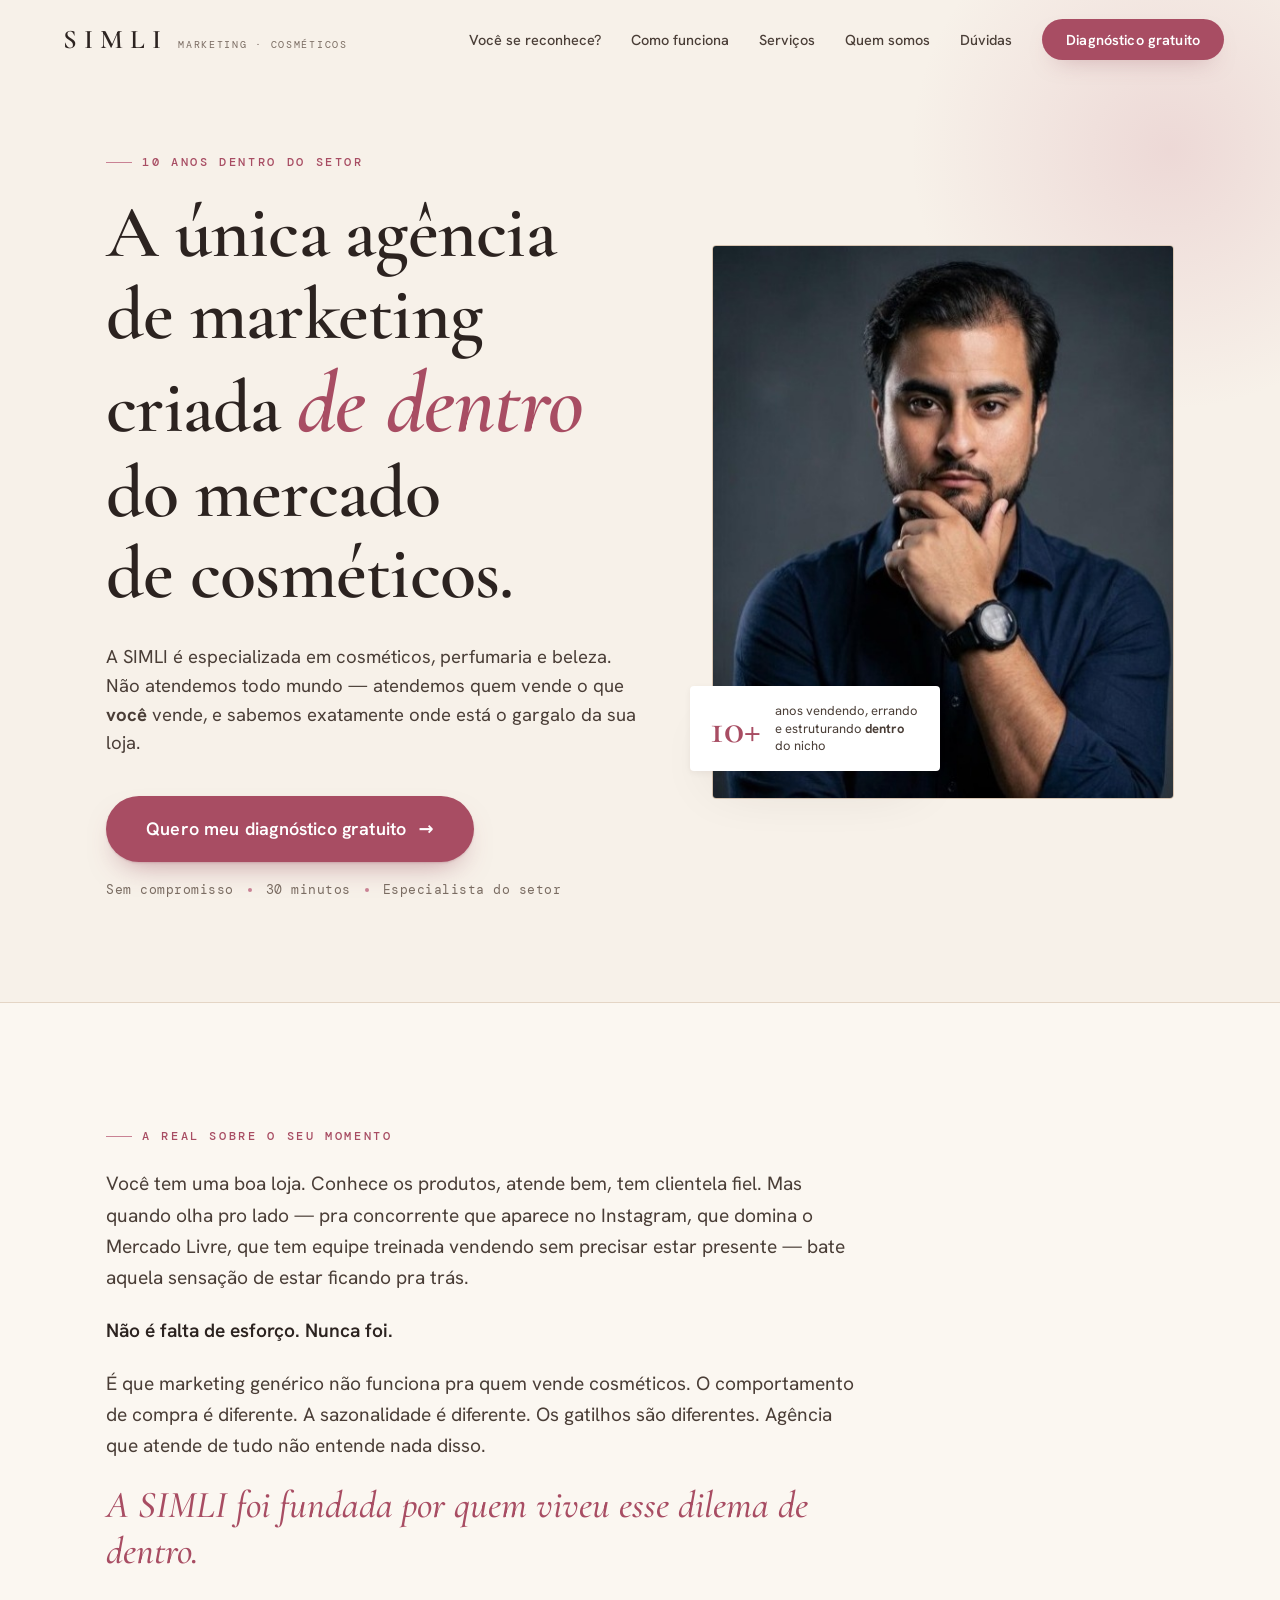
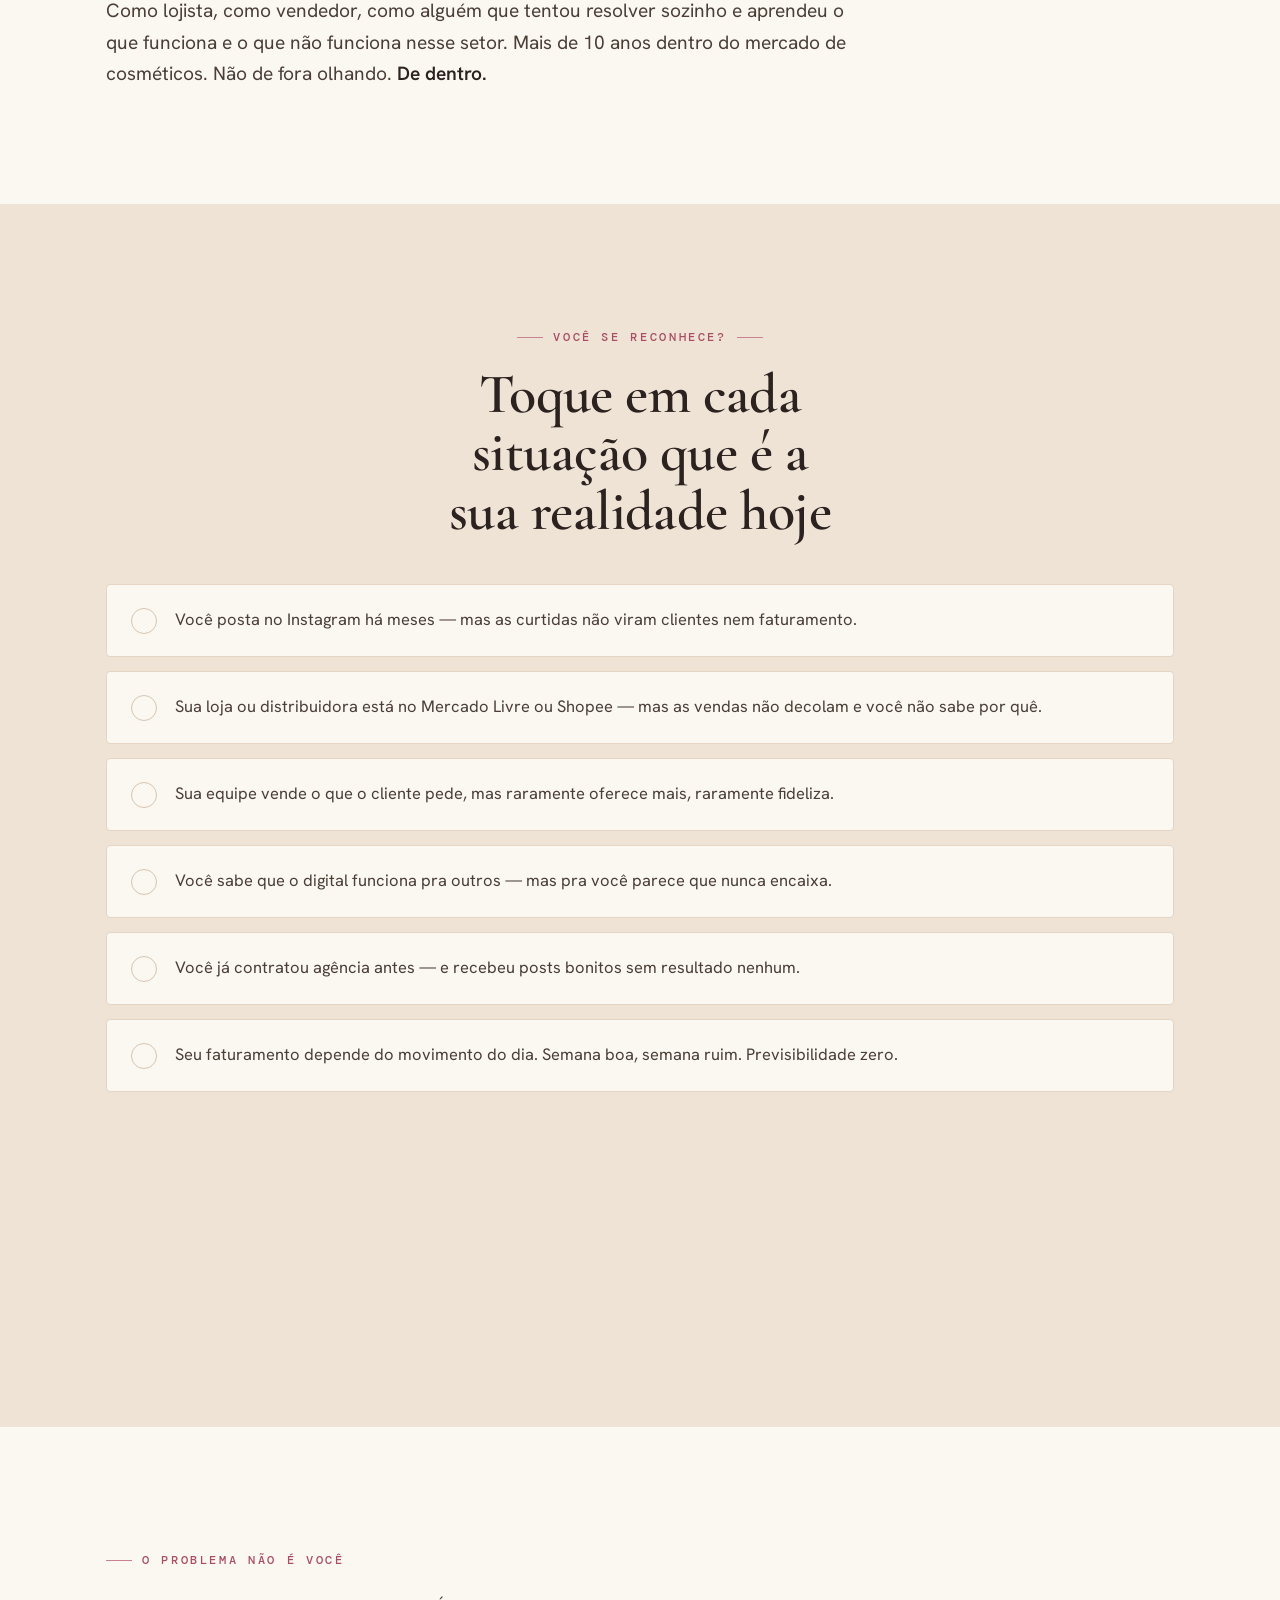
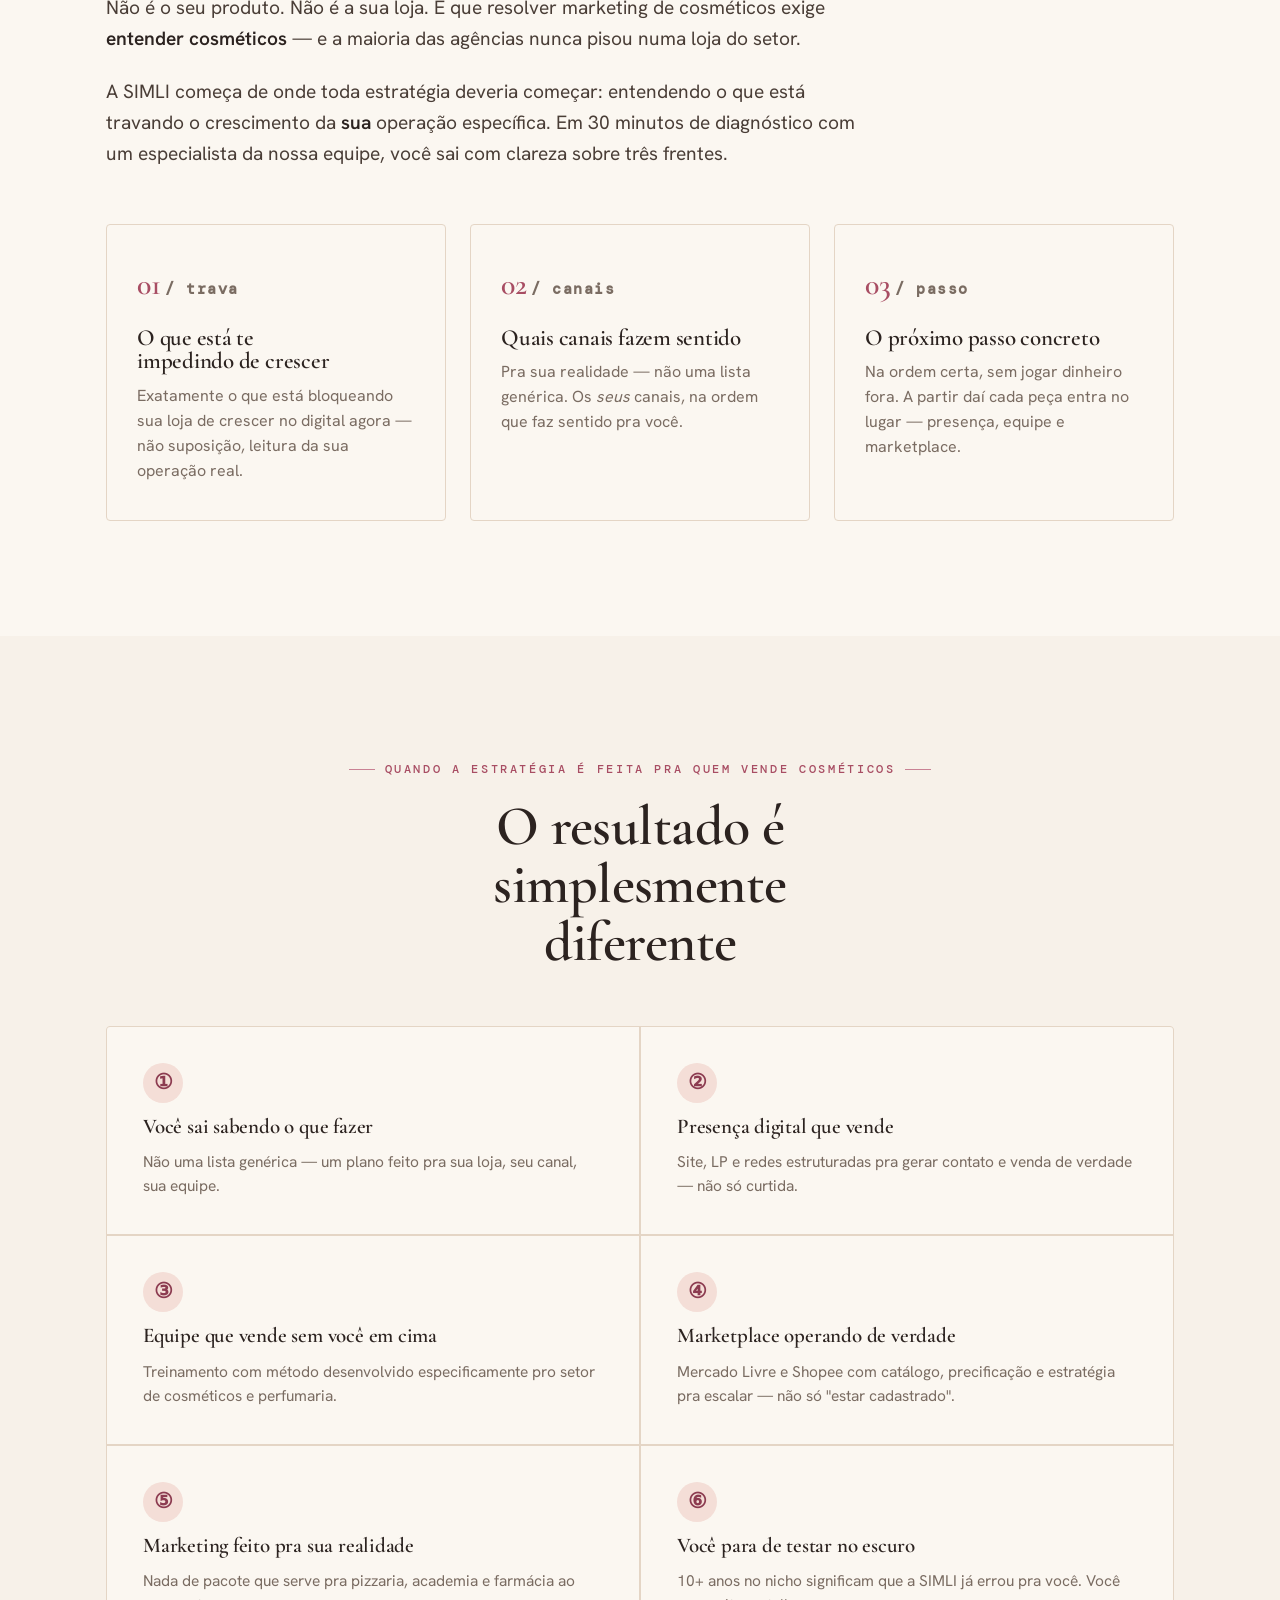
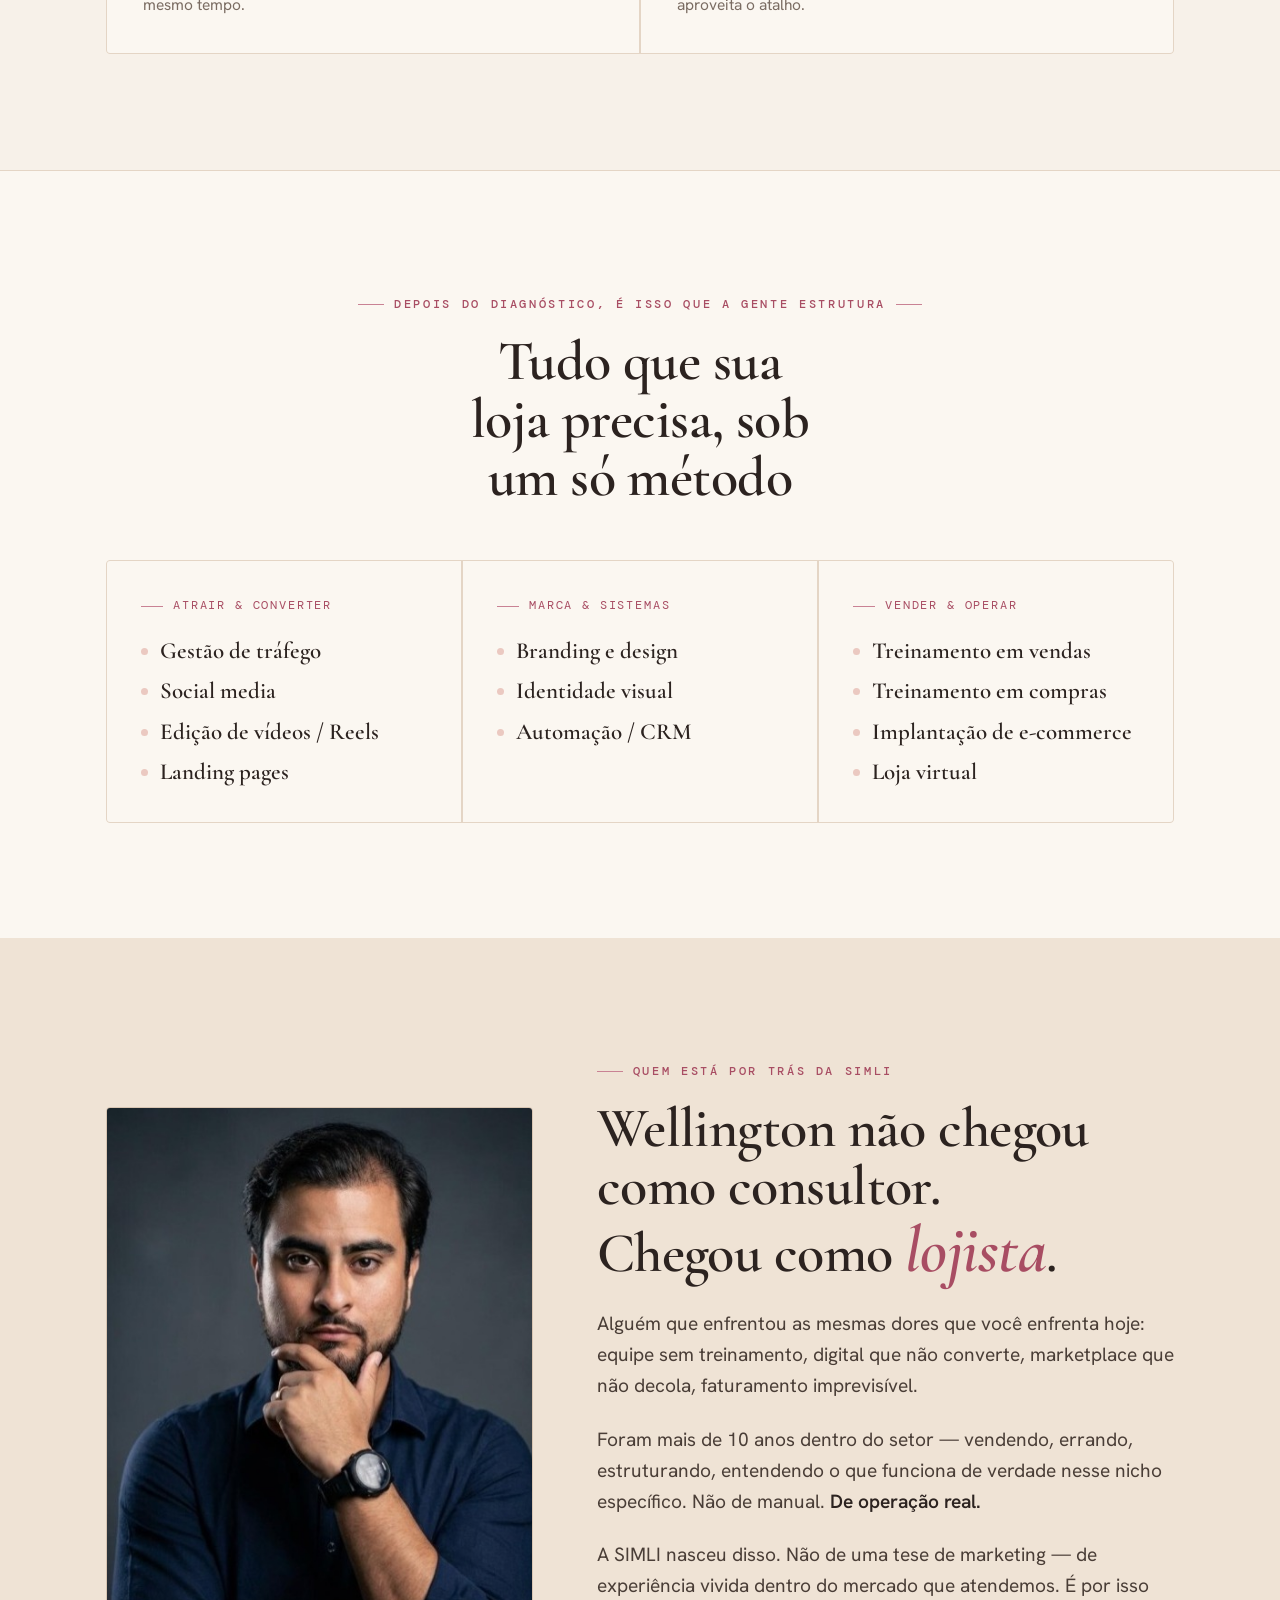
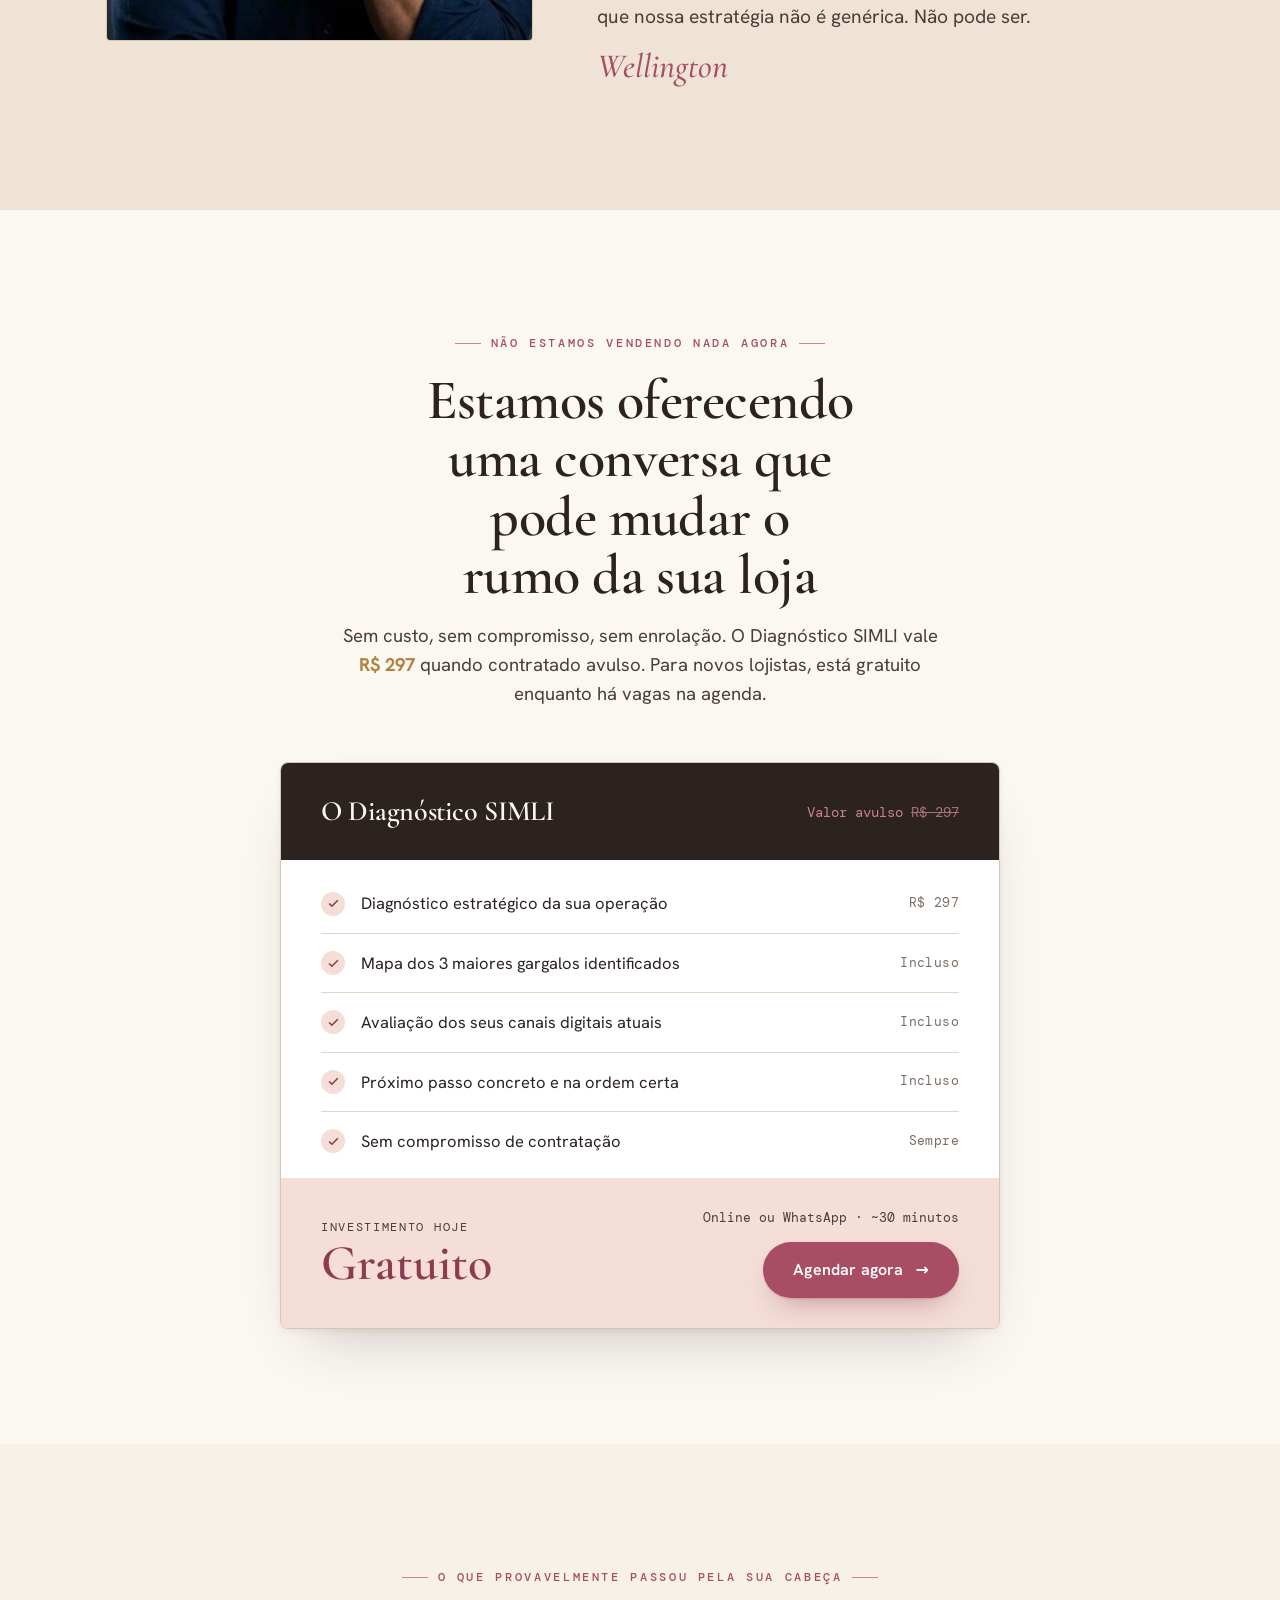
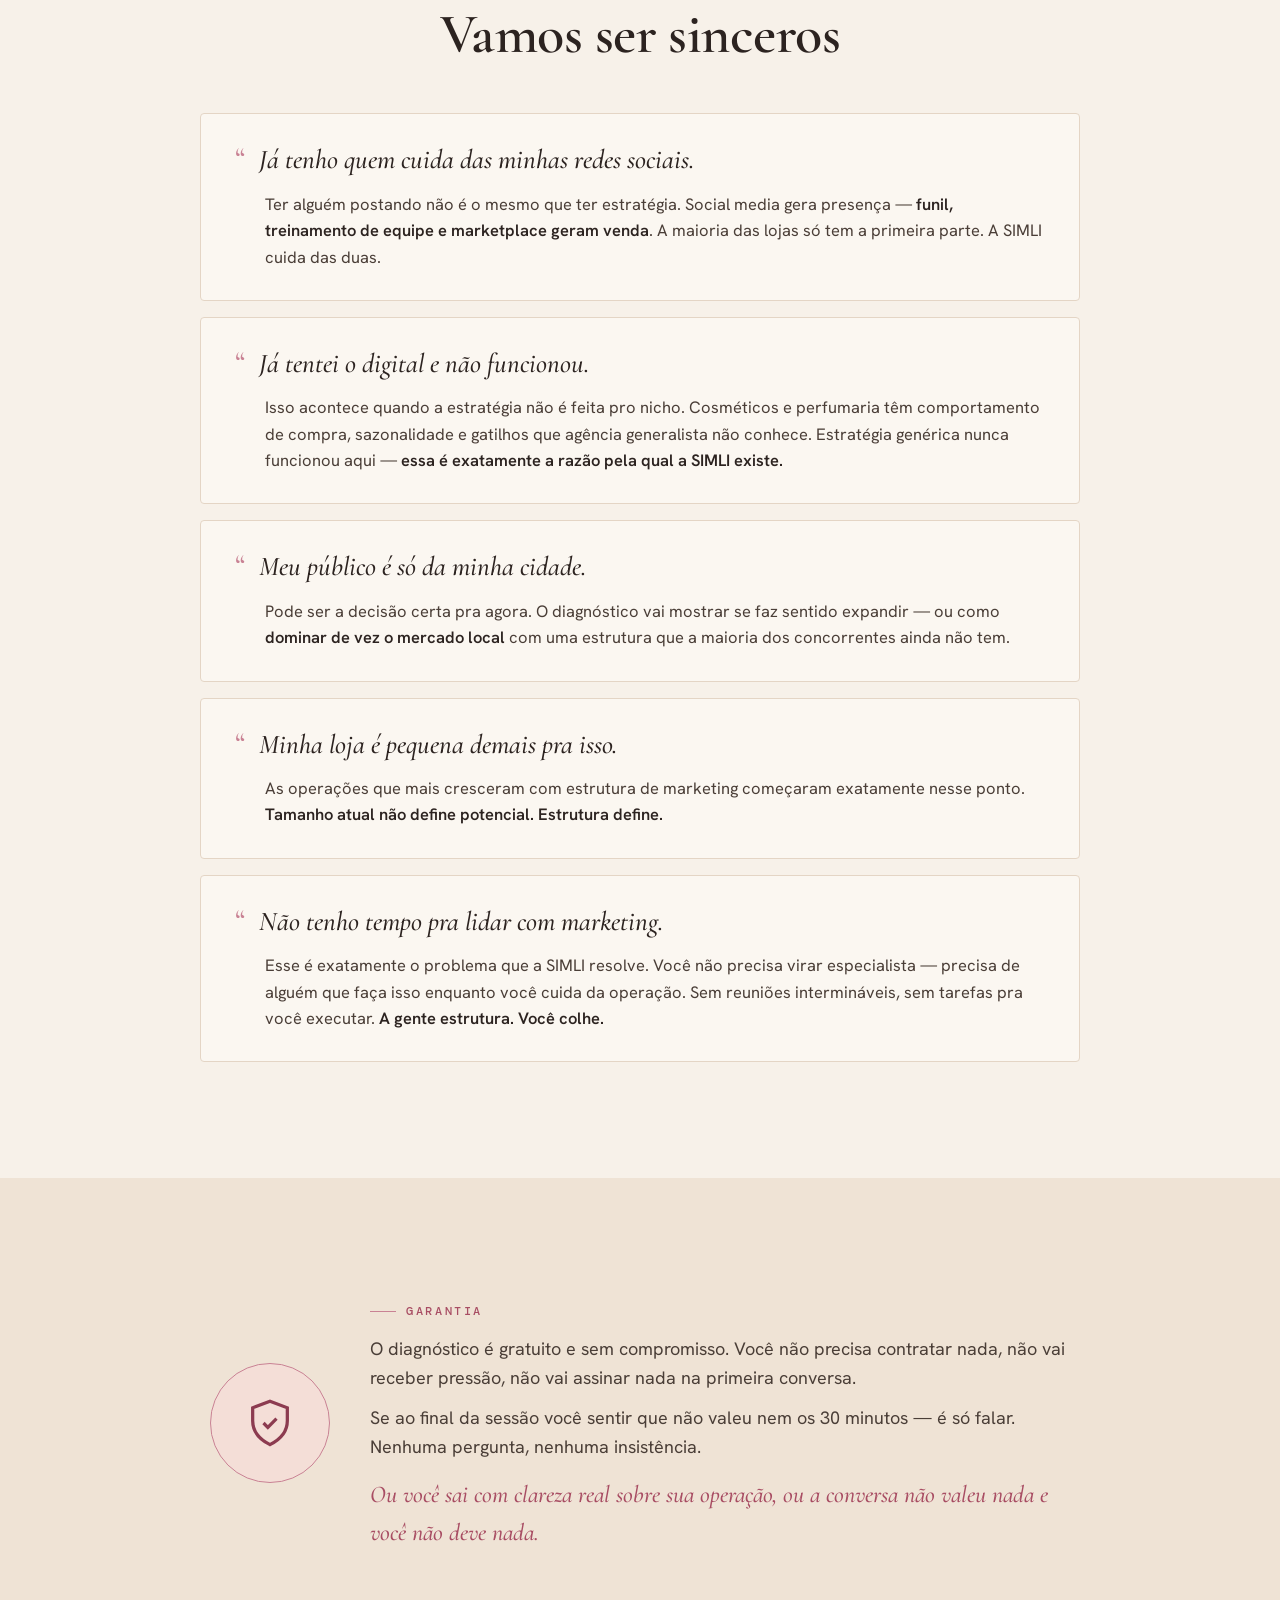
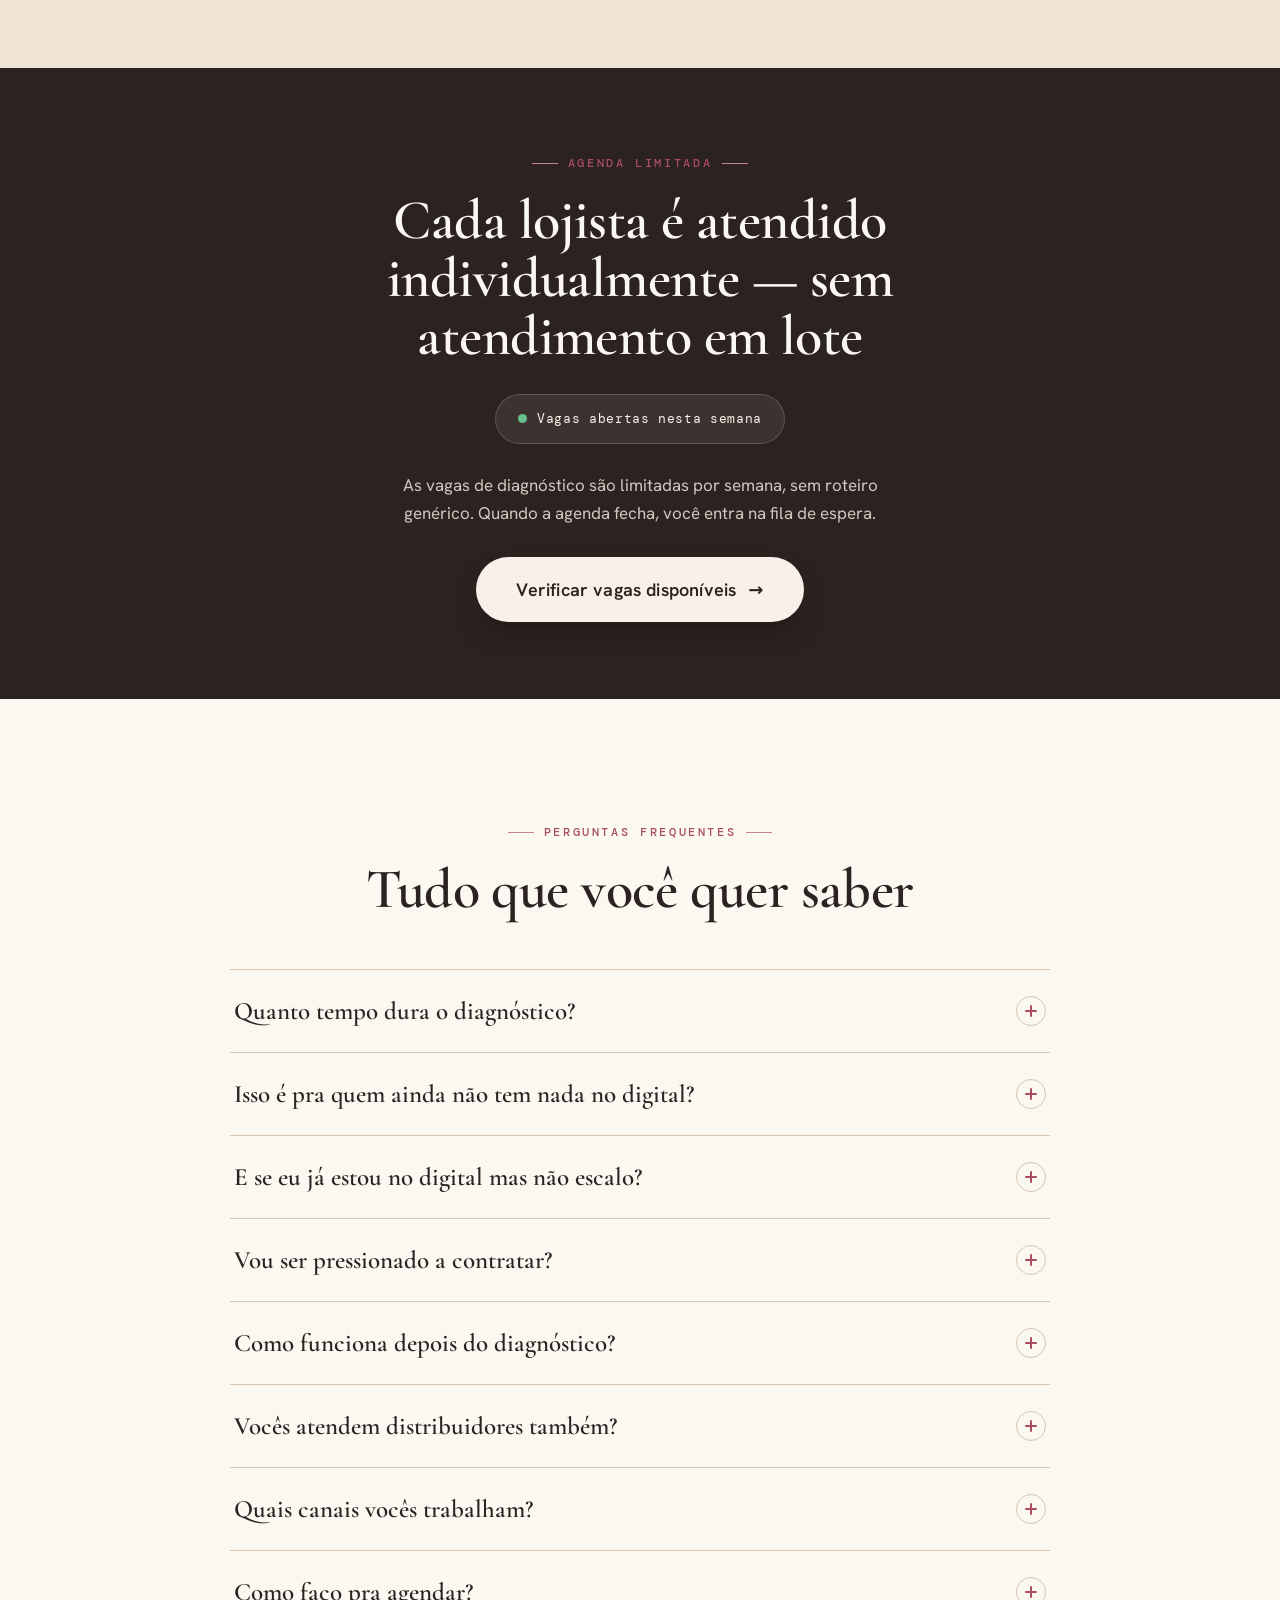
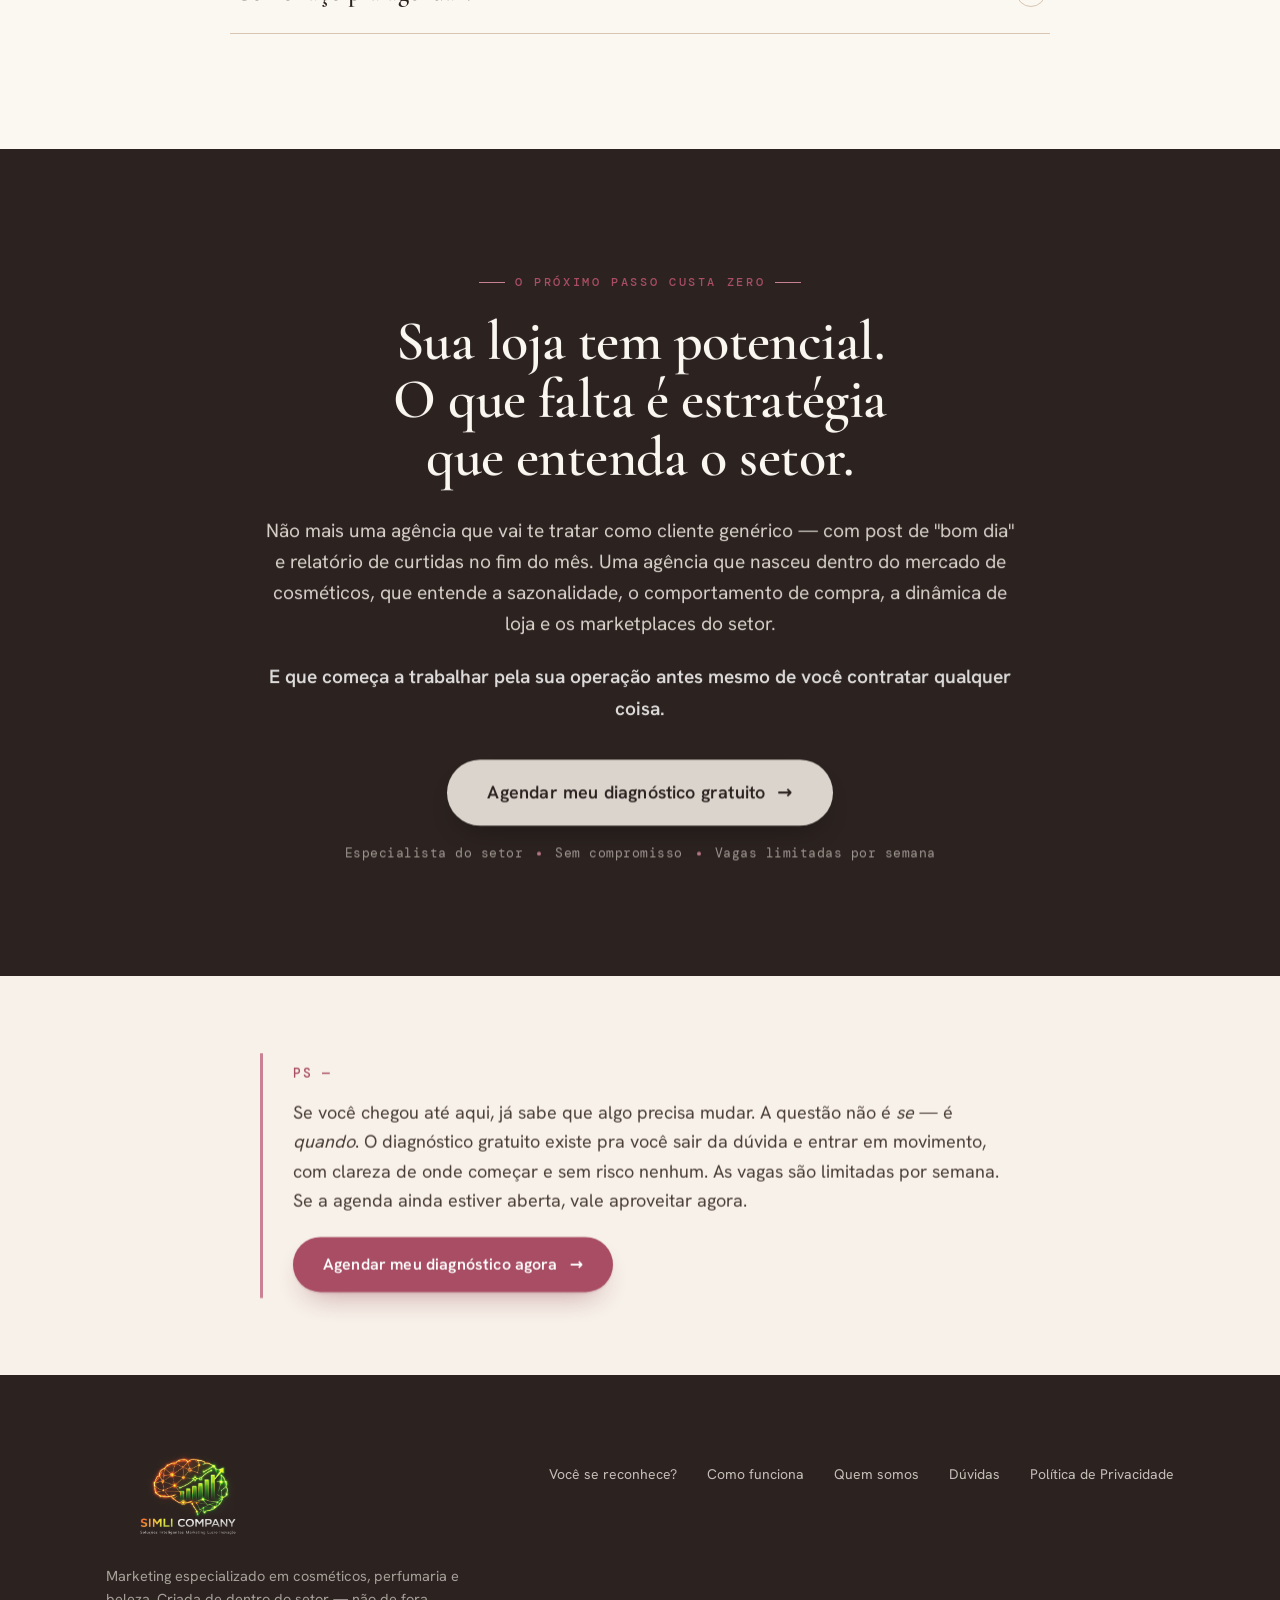
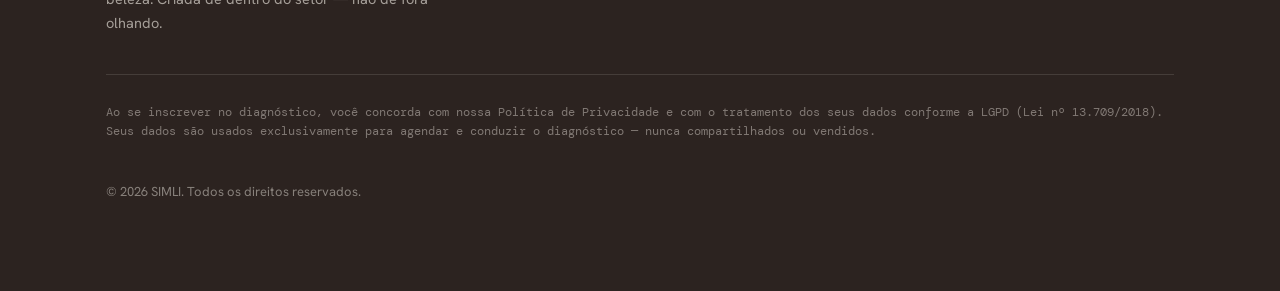
==== LP SIMLI (arquivo unico).html @ 6c6c0b55 "primeiro commit" ====
<!DOCTYPE html>
<html>
<head>
  <meta charset="utf-8">
  <title>SIMLI — A agência de marketing criada de dentro do mercado de cosméticos</title>
  <style>
    * { margin: 0; padding: 0; box-sizing: border-box; }
    body { background: #faf9f5; display: flex; align-items: center; justify-content: center; min-height: 100vh; font-family: -apple-system, BlinkMacSystemFont, sans-serif; }
    #__bundler_loading { position: fixed; bottom: 20px; right: 20px; font: 13px/1.4 -apple-system, BlinkMacSystemFont, sans-serif; color: #666; background: #fff; padding: 8px 14px; border-radius: 8px; box-shadow: 0 1px 4px rgba(0,0,0,0.12); z-index: 10000; }
    #__bundler_thumbnail { position: fixed; inset: 0; width: 100%; height: 100%; display: flex; align-items: center; justify-content: center; background: #faf9f5; z-index: 9999; }
    #__bundler_thumbnail svg { width: 100%; height: 100%; object-fit: contain; }
    #__bundler_placeholder { color: #999; font-size: 14px; }
  </style>
  <noscript>
    <style>#__bundler_loading { display: none; }</style>
    <div style="position:fixed;bottom:12px;left:12px;font:13px/1.4 -apple-system,BlinkMacSystemFont,sans-serif;color:#999;background:rgba(255,255,255,0.9);padding:6px 12px;border-radius:6px;box-shadow:0 1px 4px rgba(0,0,0,0.08);z-index:10000;">
      This page requires JavaScript to display.
    </div>
  </noscript>
</head>
<body>
  <div id="__bundler_thumbnail">
  <svg viewBox="0 0 100 100" xmlns="http://www.w3.org/2000/svg">
    <rect width="100" height="100" fill="#A84D63"></rect>
    <text x="50" y="64" font-family="Georgia, serif" font-size="34" font-weight="600" letter-spacing="3" fill="#F7F1E9" text-anchor="middle">SIMLI</text>
  </svg>
</div>
  <div id="__bundler_loading">Unpacking...</div>

  <script>
    
document.addEventListener('DOMContentLoaded', async function() {
  const loading = document.getElementById('__bundler_loading');
  function setStatus(msg) { if (loading) loading.textContent = msg; }

  // Error sink persists across replaceWith since it's on window, not the DOM.
  window.addEventListener('error', function(e) {
    var p = document.body || document.documentElement;
    var d = document.getElementById('__bundler_err') || p.appendChild(document.createElement('div'));
    d.id = '__bundler_err';
    d.style.cssText = 'position:fixed;bottom:12px;left:12px;right:12px;font:12px/1.4 ui-monospace,monospace;background:#2a1215;color:#ff8a80;padding:10px 14px;border-radius:8px;border:1px solid #5c2b2e;z-index:99999;white-space:pre-wrap;max-height:40vh;overflow:auto';
    d.textContent = (d.textContent ? d.textContent + String.fromCharCode(10) : '') +
      '[bundle] ' + (e.message || e.type) +
      (e.filename ? ' (' + e.filename.slice(0, 60) + ':' + e.lineno + ')' : '');
  }, true);

  try {
    const manifestEl = document.querySelector('script[type="__bundler/manifest"]');
    const templateEl = document.querySelector('script[type="__bundler/template"]');
    if (!manifestEl || !templateEl) {
      setStatus('Error: missing bundle data');
      console.error('[bundler] Missing script tags — manifestEl:', !!manifestEl, 'templateEl:', !!templateEl);
      return;
    }

    const manifest = JSON.parse(manifestEl.textContent);
    let template = JSON.parse(templateEl.textContent);

    const uuids = Object.keys(manifest);
    setStatus('Unpacking ' + uuids.length + ' assets...');

    const blobUrls = {};
    await Promise.all(uuids.map(async (uuid) => {
      const entry = manifest[uuid];
      try {
        const binaryStr = atob(entry.data);
        const bytes = new Uint8Array(binaryStr.length);
        for (let i = 0; i < binaryStr.length; i++) bytes[i] = binaryStr.charCodeAt(i);

        let finalBytes = bytes;
        if (entry.compressed) {
          if (typeof DecompressionStream !== 'undefined') {
            const ds = new DecompressionStream('gzip');
            const writer = ds.writable.getWriter();
            const reader = ds.readable.getReader();
            writer.write(bytes);
            writer.close();
            const chunks = [];
            let totalLen = 0;
            while (true) {
              const { done, value } = await reader.read();
              if (done) break;
              chunks.push(value);
              totalLen += value.length;
            }
            finalBytes = new Uint8Array(totalLen);
            let offset = 0;
            for (const chunk of chunks) { finalBytes.set(chunk, offset); offset += chunk.length; }
          } else {
            console.warn('DecompressionStream not available, asset ' + uuid + ' may not render');
          }
        }

        blobUrls[uuid] = URL.createObjectURL(new Blob([finalBytes], { type: entry.mime }));
      } catch (err) {
        console.error('Failed to decode asset ' + uuid + ':', err);
        blobUrls[uuid] = URL.createObjectURL(new Blob([], { type: entry.mime }));
      }
    }));

    const extResEl = document.querySelector('script[type="__bundler/ext_resources"]');
    const extResources = extResEl ? JSON.parse(extResEl.textContent) : [];
    const resourceMap = {};
    for (const entry of extResources) {
      if (blobUrls[entry.uuid]) resourceMap[entry.id] = blobUrls[entry.uuid];
    }

    setStatus('Rendering...');
    for (const uuid of uuids) template = template.split(uuid).join(blobUrls[uuid]);

    // Strip integrity + crossorigin — blob URLs from a file:// document inherit
    // a null origin, so crossorigin forces a CORS fetch that SRI then rejects.
    // The manifest bytes are ours; SRI protects against CDN compromise, not this.
    template = template.replace(/\s+integrity="[^"]*"/gi, '').replace(/\s+crossorigin="[^"]*"/gi, '');

    const resourceScript = '<script>window.__resources = ' +
      JSON.stringify(resourceMap).split('</' + 'script>').join('<\\/' + 'script>') +
      ';</' + 'script>';
    // Inject after <head> so the DOCTYPE stays first; prepending the script
    // would push the parser into quirks mode. DOMParser always emits a <head>
    // (synthesizing one if the source HTML omitted it) but may carry
    // attributes through, so match the full opening tag. slice() rather than
    // replace() keeps us clear of $-pattern substitution in resourceScript.
    const headOpen = template.match(/<head[^>]*>/i);
    if (headOpen) {
      const i = headOpen.index + headOpen[0].length;
      template = template.slice(0, i) + resourceScript + template.slice(i);
    }

    // Parse the template and swap the root element. Scripts inserted via
    // DOMParser/replaceWith are inert per spec — re-create each with
    // createElement so they execute, awaiting onload for src scripts to
    // preserve ordering (React before ReactDOM before Babel before text/babel).
    const doc = new DOMParser().parseFromString(template, 'text/html');
    document.documentElement.replaceWith(doc.documentElement);
    const dead = Array.from(document.scripts);
    for (const old of dead) {
      const s = document.createElement('script');
      for (const a of old.attributes) s.setAttribute(a.name, a.value);
      s.textContent = old.textContent;
      // text/babel scripts with a src: fetch and inline. transformScriptTags
      // does XHR against the src, but blob:null/ from a file:// origin is
      // silently dropped. Inlining makes it a plain inline babel script,
      // which transformScriptTags handles unconditionally.
      if ((s.type === 'text/babel' || s.type === 'text/jsx') && s.src) {
        const r = await fetch(s.src);
        s.textContent = await r.text();
        s.removeAttribute('src');
      }
      const p = s.src ? new Promise(function(r) { s.onload = s.onerror = r; }) : null;
      old.replaceWith(s);
      if (p) await p;
    }
    // Babel standalone auto-transforms type=text/babel on DOMContentLoaded,
    // which fired before we swapped the document. Trigger manually if present.
    if (window.Babel && typeof window.Babel.transformScriptTags === 'function') {
      window.Babel.transformScriptTags();
    }
  } catch (err) {
    setStatus('Error unpacking: ' + err.message);
    console.error('Bundle unpack error:', err);
  }
});

  </script>

  <script type="__bundler/manifest">
{"297384e2-815c-404d-9f67-8656fe396215":{"mime":"image/jpeg","compressed":false,"data":"/9j/4AAQSkZJRgABAQAAAQABAAD/2wBDAAgGBgcGBQgHBwcJCQgKDBQNDAsLDBkSEw8UHRofHh0aHBwgJC4nICIsIxwcKDcpLDAxNDQ0Hyc5PTgyPC4zNDL/2wBDAQkJCQwLDBgNDRgyIRwhMjIyMjIyMjIyMjIyMjIyMjIyMjIyMjIyMjIyMjIyMjIyMjIyMjIyMjIyMjIyMjIyMjL/wgARCANVBQADASIAAhEBAxEB/8QAGgABAAIDAQAAAAAAAAAAAAAAAAMEAQIFBv/EABkBAQADAQEAAAAAAAAAAAAAAAABAgMEBf/[base64]/[base64]/[base64]/N0Qc+1Vunp3qdsoxpntepW89rM9mXk04mL/[base64]/nepjrcrO1LTfXpwwZmMZbwXY+/hTzGl+nq0ztOQWpennGnGVrTnXDSW2ux6a1U286LPE6nL0U/[base64]/[base64]/[base64]/[base64]/[base64]/pV8nHxvr1Yaya7K42bxRWu1U7YJJI8kUmkk31ZRG8EsctyWtHT17fPHCoer4hyU0XTOYZY5tvgG+myNM5yLcU+VOjLrNzRyOftF165xhoYEhMgAAAAAAAAAAAAAAAAAAAAAAAAAAAAAAAAAAAAAAAAAAAAAAAABABnAywMsDLAznUma/wAralu9x9+znfgbdKtasd/NnBXqdqrWeFpex1Vpb9e1S/[base64]/[base64]/[base64]/JHRQk9PjPlHpPN2g7trN5gdAA9PUwcMbgDPaOI9hueMek4JCdA571dg8Y9Vwikbmj1fGOaA39KeXdOkQvVYPLPUwHnU0IO6cJ6HzwAem4xSAd2oc16CocoB1bZ58AAAAAAAAAAAAAAAAAAAAAAAAAAAAAAAAAAAAAAAAAHUlhs8ndysy19+W1QLUs9/gd/l381NDN04ejYq+f0cir6jndWNy9HByzjzXpPN9dO9aqWcHmR3wB6erYrcM8Md0CQ7/AEt/KlmLmj0vFqDoepoUzSlRHf7XhvSHGg9B589vFtzjz8HqeSdHq14ChzOlzT2HmvReKOl0/[base64]/nnq+D2qBU6EMJf83teO3530Nc4Hqqkx5qLr8g9XwO5wDv87n+gI6HT5Rzd9B6rHPwcrQAAAAAAAAAAAAAAAAAAAAAAAAAAAAAAAAAAAAAAAAAAOnJzrvPvpLvis3uHtUvnZ7vn+hWeZNXk2z9H5vp8rK+o6M3b4l/J0fP9HnHav8AEtYpMaYJOR0+Xq71eCLNSHUA63X8lbOjDuL3IxRJvR+VkO3VSFifk0DbXTJ6rzHR5hqB3eFeJqEtc9R5bp8sAej8/[base64]/[base64]/[base64]/[base64]/CgAAAAAAAAAAAAAAAAAAAAAAAAAAAAAAAAAAAAAAAAAAAAAAAAAAAAAAO3St9/l3HQnruYPReSYgzRRYkyCAAAAAAAAAAAAAAAAAAAAAAAAAAAAAAAAAAAAAAAAAAAAAAAAAAAABwsOE0B6/I7NpQlKlMBmhcN79ajNwAAAAAAAAAAAAAAAAAAAAAAAAAAAAAAAAAAAAAAAAAAAAAAAAAABsbo2P2BIpFrPIUvQLU6kX7sn+1cHQAAAAAAAAAAAAAAAAAAAAAAAAAAAAAAAAAAAAAAAAAAAAAAAAABL2tUC72ihV99X8n/[base64]/9WrlPytSfE7QdRsMfFguhz/[base64]/p4SozgcuKHYORgoz8M63KAGXapal/AAAAAAAAAAAAAAAAAAAAAAAAAAAAAAAAAAAAAAAAAAAAAAAAABLa888/xvE1OhDTOnoJw3mYX8yxil/[base64]/uHCZJh57OL3kAAAAAAAAAAAAAAAAAAAAAAAAAAAAAAAAAAAAAAAAAAAAAAAAAAAAAAAAAAAAAAILL4I39knWa6Lmf33gAAAAAAAAAAAAAAAAAAAAAAAAAAAAAAAAAAAAAAAAAAAAAAAAAAAAAAAAAAAAAAAAJKfjNUWeKc/[base64]/[base64]/gxn4gAAAAAAAAAAAAAAAAAAAAAAAAAAAAAAAAAAAAAAAAAAAAAAAAAAAAABTlp3/y5i2y8K0G5opZhFjuYlj4gAAAAAAAAAAAAAAAAAAAAAAAAAAAAAAAAAAAAAAAAAAAAAAAAAAAABwIakP9dqd0vTgYscJrMYqoj1wj/MgAAAAAAAAAAAAAAAAAAAAAAAAAAAAAAAAAAAAAAAAAAAAAAAAABT4kde8rQWpoHIrkKnR4LIfWxaQxdWgAAAAAAAAAAAAAAAAAAAAAAAAAAAAAAAAAAAAAAAAAAAAAAAAAz/0Kks+NTJA8vsY2PN/V2JzuM/[base64]/8AXCr9UpXrAAAAAAAAAAAAAAAAAAAAAAAAAAAAAAAAAAAAAAAAAAAAFPl/pl3oUAdSiU16ijvuqx4+BE0VB6Zc+hY9AAAAAAAAAAAAAAAAAAAAAAAAAAAAAAAAAAAAAAAAAAAAFAGj4l34w7AfgTbN1ySMy+FVHxnY91DF+Eg1AAAAAAAAAAAAAAAAAAAAAAAAAAAAAAAAAAAAAAAAAAAAFPiuA2/Uw4S5h3dYRzw0Fv2sajFPHI2Dzoy/AAAAAAAAAAAAAAAAAAAAAAAAAAAAAAAAAAAAAAAAAAAAEKz3o8nPh6AvjoB/PornjgW3SZC34C8HLwK1IAAAAAAAAAAAAAAAAAAAAAAAAAAAAAAAAAAAAAAAAAAAEPhXxOApr6NqwUyksbqtSK3k/JcYWIYrpUI/AAAAAAAAAAAAAAAAAAAAAAAAAAAAAAAAAAAAAAAAAAAAANP030cNsHzCq7oQFN4bd/BWQno/3uwWZb6/[base64]/EAEMRAAEDAgIFCQUFBwQCAwAAAAEAAgMEESExBRJBUWETInGBkaGxwdEQMlDh8BQjYGJyBiQlMzRC8UNSgpIVspCgwv/aAAgBAgEBPwD/AOKS6utZXV/[base64]/XfkMhx3ny7VZMIbO9u8A+XkECpahkXvHE5DMnqTmTzZ8wbtvbkOq/SqbQ0QqTI0mzTlxsD5oMFlYI2UsjWhV8hc+8Qsd+zr39GKbNC0MdT+8Pezy348fmqV+swFXReBmmvDsviz3hqqtJNYdRuJUrKqocRbYqTUc3DZmNyA9kHOe9/G3Z87+yadsdgczkBmU+mfPjKbbgNnXtPd4qKmY6MOaSCdt/odycZ4xjZw7D6HuTqprnB+RUUkkws02Hf6DvUMEcWLRicztPSUVRYwh/+657TcdyJsjIAqisaxPfJLicAqeKFxtmVPRtju8D/AAVRVvJc117b1Ppuni95yqv2jc+4ib1n0WhpZJIGuecSPirjZaQqSxthmVTMax4ba7jmosapw3NHeT6KWAuPKRmzh38Dw8NijqA4lrhZwzHpvHFSVLWAkqmOrGAc9vTme9faHSnVgx47B6n6JUNO2O7s3HMnP/HAYKyosadnQpSGtLnGwCfSOcbtFrqmoXxi7HEHtHZ6ELlZo/5jLje30OPZdTVTHwu5N2Nrbjc5YZqNgYwMGQwVU4tbcIySOcBfNGNkY1nYlEyTYMGCpKSRrgX7FJHrNsqan1Q5rthWlo4GxEvHR0oQScmJNXmnatCXFOwHcPihUr7BVMmtPc5BUMdm8o7Mqle18r3tOduwD1J9lbYt1siMiptJgHVecVRPNS2z8t2/p4cEwAAAewlUJ+4b1+JTP3l2v/[base64]/H5plgLD2OcBmtI6RbCRjmbKCcPapJwzNS1mtgxUtNYazsSmtAThgqmedtVIGvIF960LJJLWfeOJs059IVSJNJVH2WL3R7x8uko0scMPJRiwC1ZYXXBuFRVQlbx+JkqZ4DSVG+7jKcScgoqbWi1Zcb5qjeYCaaU4tyO9uzrGRVGWtiL3YXJPaTZWkm/K3vPp49CZE1jdVosE+IOaW71CdaMO3j2FV8YrGGJmQ28eG/j6rR+iRC7WebnsQpv8Aa5w67+N0IpW/6l+kDysq8y6vMKiLBITXWO47P8qkbPrF0Tuacgd3iqnlDg9UsQDxZGVkTQXGyNVGBclMlZK3WYbhVX9TL+oqjM/LalP7zhbvzVDRMooBE3Pad5U8ga3FMc15IUDjDN9fX+Ux4IugfiL3WC0hW5xtzVGyOBvKTEA8dibWROH3d3dANu3LvWk5pQ4aw1frgtETOc0ueCQMjn9dKZIx4u039hKiIbrN3E9+PmroudVc1hszad/AcN57N6axrWhrRYBaoCyUs4YLlEPqTuCrNENnYG7iFFAGBSU7X5qKlYw3C/[base64]/UEY8FoHGkamQh0khP+53itHx6lc224+SIWlKRssRDslR6JOs2RxJ6dirKcGLVWjGakjQNl/E+qYcPiBUguFWMc2S7Ta+XT9FUM/KN1XYOGY+tnskYHtLTtVE8vp2OOdgrpzgBcqao5UWhGtx2du3quqrRUz5tZUPKsbcNuOnHvw7wvtjBg7A8U+u1sI8ShTzze+bDcFDSsjyCAAWkqs0sBlteyGnXkX1D3eq0ZpB1ZFrOFs1U03KVcpO/yCpqfk6uK22/gtMMvAwfmC5ILQbbUg6/EqJvOk/U7xVG21aw8D5eyuGuBEP7jbq29yDAFWODWElaOLZH4bP8APiU0YfEXDBaQALwCqeMTRhxNnDaM02Wdn8xutxHofIlGrhDS4utbfh3HFUldTckdR9xc9OJJtbNcrUS/y26o3n0HmR0IUbHHWlOseOXZl3ItCMDSpYjC7loxh/cOG8cR3jqUtNy1ntOBVPStiFgrWCr9NOppzEG3sov2ie6VrNTAkDNac59C7q8QhCtAx2id0nxRjvUTH83kFqWqYek+BWk2XhZ+oLUWhm2pR1+JUTLF/wCp3iqdtqyM8HeXstrT32NHefl4qWdkYxRpXzO5SbqGwepXJclK3V2pmXxEhaTa1o1nfV8FRVsbWY57s8epMqZH+5Geuw9T3KpppKmExSOsDuHmfQKj0WdHxvdGSSfLgmMke0OZJgeAXJ1AyeP+vzCtVDa09RHmVrVQ/taesj/8lCSp2xjqd8gqiplpGOeI8LE5jA57NhTdLzkXLR2rRte6qLmuFiCtIUzZK99xkGo0bWSRuA/uC0uz9yI4t/8AYLkrFaGZaNw/MfFGO00v6vIIs+/iPE+BVc28bBxHmgxaKbanHSfEpjLa36neJULbVDD0oqNvNvvx9O5Rw2qXE7h339ERYKd96hjRxPgo8viJVbTCeMtK+zSU7i/P68frppqtrm45oSArWCa8U8uofddlwO7rzHG43LWCLwnVEbfeNlHI14u1aVbejl/SfBRU51BfctDwlkkt948Ap471crv0+Ckj9w/mb4haRZr0+rxb/wCwTo8Vo5uq1/6inM+8f0+QXJ/exnj5FVYu1vSPNBqoG2htxPiU1ufSfEqNv3jT0+Cle1g5xsicFe0/SPA/NTv1WEqJ8jbSON7mw6BdQm7R8SIupIQ5aRo5QPuVCK1o55Pd6rlnXuQQek+afVvewxyMuOoeaZV1Ybq2vx+hZCad8vJyOt9fW1R6Pp2Hlpdm0/XioZdYfdtw3nAevdbiqtmvTvadoPgjCAbKjj1ZJDvt4BPj++eejwT48B0t8QqkXjtxHiE5mKpW2Dukot5zunyCNmlpO/yKkeHhtt6DcVSi0duJ8Sg3PpPigLPaenwTgHCxT43RC8Rw3HLq3eHBVGlmxVAuCDl229FJWOmbqxi5+s1SaO5wfJmE1th8TsnMBToAUaRqFM3chA3cq+g5QXbmFSHUn/erkjInLq2A8U11wnnmEJ72XvdQSNLnW4eCIGsSU4AjDePEKQ3b2eK1mqPC/[base64]/5nXPYD44DpU2ioJW2eL8Tn9dFgoKBlI+zRzT4/NfZYjjax3jDwXJys911+keYt4IyyDNnYR52Tqu2bHdnopNItbgAnRuqDykpw2D14qigbI8yAYZBNbYfHXNBzVRouF5uBZV1CNQwyX1TkePFUejRHzYjcnbsAUOiIQdYj66l/wCPgDSA0KtbUQTNZH7mF/8AKjp4pG3t3keBTNCshqeVc4kE9hOVz9Y2TYXj/UPd6INkH9w7PmnNLgWuAKbJNEdVzdYbCM+vLtT9IMadUg3teyZNLM0OYAAdpx7h6owX/[base64]/sfVO5IbT/[base64]/wCSpK2OpvqZhV+lRSSCPUvcXz+Skl1ITLbIX7rqj07HUSiJzdW+Rvt3ezSWlY6GwI1nHZw3rRteK2IyBtrG2/cpdNiOs+y6m0C999uHH2xaaElX9m1NpF77ur8CVJDawmUYX7kx1DKLDV7AoKaKAERi11p7+pb+nzKqP6N36T4JkD3Nc9v9uao9NM+yl0x5ze/d81UNnqS+pf1npyAX7OC1I79R8Aqkfxf/AJN8vbTD+K/8nef4EqaKKo98Y71NoUgXjdfpWh6qTlORcbg9y06P3kdA8Sqj+kd+k+C/Z9oL5AdyqtDSNqAyIc07d3StJ0zKfRxiZkCPFfs+LUp/UfAKob/Fb/mb5e2mH8Uv+Y+f4EqqetbMZYze+7d0J0ukXjVsey3ktG6PdAeVkz3LStHNNOHRtuLeZUzHOpnMGeqR3LQ9JNA9xkba49mlIXzUxZGLnBaIp5IIC2QWN/RVtBVPqnSxt24HBcnpXee0LRzawPP2i9rKChnbXcqW825N8OP/ANX/AP/EAD8RAAIBAgMDCQYEBgEEAwAAAAECAAMRBBIhMUFREyJhcZGhscHRBTJQgeHwEBQjYDNCYnKy8VIVIIKQkqDC/9oACAEDAQE/AP8A0q2lpb9mWgECzIYVhEt+Fv2LaAQLFpkyngqjDNbSJh6QNmYffVPy+FItn7QR5Sp7OIGYaiDAu2wRcIhNgbno18I2C6D2GDA5hdSDKuFZIRb9ggQLAl5TwzMdBKXsuo26LhxSYom0bSdg9T9mClhFUNVNz0692wRcZhqR5gPcJ/1Skwsy6Rq1GkRVw+82K8flx6oy06pz1TYbhu6z09G6YvEMGKK1x0bIld0bMphrU6o531Hzi1aQWxB06TC9B9Dp1694sYcGD7v0P3wMOHddojLb8L/[base64]/l+bbWFzCSyDoj3i02bZslN6dI3Gp7ocZbW3VKgDtmI/AtaVKwEo1ajHMTZOnZMVRotTLUgLjXSYdrqJeFwIrhtnxUCU6ZY2EpYNUtn1J3Db9B0mMllBZgF3ga36zMXVZmzHfCZeVNFVfn2/[base64]/SVKpbTYJmjDK1otXKbzC+0GFLKCB1yviEtl2w06b+61j0+sFB0cZhpGNyTKzEC4hZEUMTcndGepV5o7BGpInv6ngPM+kZqlYrmAAHCOl1tMHTazq+490wCVUr5aGi7+H+5y1PPyd+dwlFr136z8UAmHp3MpU/[base64]/ZmMrqRlBhNM7Qfv74w01Put26TC4UE3aVsLtYSpt/AsBLPWbKkpViRY7Y9YCK3KXJ0UQDP0AbBAI40lN2p0UC8POVmL0lLbb+Uw62/WO0+6PP785Wp6G5uTtnKrdadQbhY7x9JTcqSjbRAfiQEw6XYTDUi68odAe5Rs9Zi8SrVOZslQ5hmlckmwgdU6T3fXwhqsxuTFqkRnJhl5gaiq1nNhMRXphSAbzRTpGdSPdmIaoGvtHD6x+UemvIArxG/8A1KzoCFdbtbUiUnazFBzt147uwTlNuszhAJyvQewwVFddJb9JOrzlVVemgbZc/[base64]/+I+ZgS5u2pgEctmCLvhIB/i90LMHamTe3peVKnJUkt0+MVzVoOTuK+MGjC/A/wCJlJxyi9ccfr1P7jMdoKfV5mYA/o/+X/5P4VbFgIEAlWmX5qxaZLIdq20Pj3xRaD4eIh1mGYqaT9Nu0Ge0DydUgDQ7o9Om2qG3QfWLRcm1o1FneGlTT3jfqhrEaLpA5BvFxTKNsatyoyMdd0qLURyV0MoUcq843MIgFR7m9h1fWIjAElr26PrKYzVkPT5Q1NY6/rv8vAT2gQtOkOvxmEN6FQdK+MxDcmgbr7wYg5wjC9Vz0mYxs5UDcLd5mAsKVv6vIwzbUPRL5jYSsCylE2HaeP0mFphabJw1EX4ihmGZnoMq7RqOsazGJ+ZRaqbLSpSVTzmlGrTptcC/z+/OVK62tTHbKlRBoU7zM9I/ynt+kvRPHuhWgd57B6w06X/Pu+sqKDsa5lfEVUqFBuiFrDNvF5imNLDgrvJ8JhK7VC4bh6SkMtRTw9IYOdUdurwEx9RajBR/LcfO9/OYPRGXiV8Z7R0pqP6h4GKmoiEMWYcT4y2Yt/cfGYY5WVOJPhDKS8zMd+vp3SzaLuhFhEYZXI6PGU9nxFTMHiOTOuyYaolAEIM1M7RvHqJicMCc1M3U74aLCZDChqJfePCZDOTaLhqr+6pMq0npmzixiglgBMegp4morHUEwVabhQm5R5z2hVJtT4a9v+phqopMb77DtImJrcgmfq7zbzjU9ZhagqBmHG3YAIy/q1P7vISkStRF4nyJntAXVP7h5wLrPZ5JoXPFv8jET3v7m8TKa/rJ8/CVWCrrCRaX0lZrLFpFMLnB2kHy8ZS2QfEAYrWlHEsp0MSoagz0jZt/A+V4jVLDOqseu3lacqwFmpG3CwI7oy4e+ZQwPDKTMik6Uz87DxhV9QLC3AXv8z6R6lUHmk3lV2vYamYlnTDuynWxjUyTdtTMG7FnU7rAdl/OVlLV3v0eEqU9F/uX/ITGrmpW6V/yEZNZgVsrj+o+UKc9z0+QhstSmTx8jMQwcL1+sC6zBC1G3S3+Ript6z4wLaoh6/[base64]/QDugbMoG4bIFgHxS8vLy8vA5Ep4100Oo4QNSrrY/UdfEd/XG9nVCLoMw6NZTwoX+JpKmGQpnpxcHUY6LKWDQe8bngNfCV8LkS7KR1wm5tTUn74x8Libc7Tq17/pDQWmedtjIb3U2lTD53FRjcxRp+BjFt0vVYkIAfmJUJqG7HSU6ORQm86nyEVbD4xf8A7VYqbiUseR74ueOw9otDjFrCzffbOWp0lOXb1keEqY2/8vbc+JM/PVWGW+nCUqtVirF7jZqdkrV6lN7Xj+0gAObqZVbOdNIVqbmHZ9Yc44ffbA7a5hBVve26U6z1QGUWH3w9Y1G457E93hOSSmCU0vppMPTWxZ/l0ymhGp2wD4+CRCxP4CUqthY7JXbOM2/f6yoMylTKVTOuu0aH774zgbY2Lpg22ngNsAep73NHf2+nbFpIosolRggJEo0KmITOGtEpOWtVGzdxO8novs4xU1zHbAP2GJeU3B5rSopU2MNN+WzINo1+Ww/flKtVyyhev5CPevUNRxl3aEzkqY2k/wDyb1jckN57T6wUWYXQa8SdB27/[base64]/4JTLx1ym0yaX/AByaX/YmGu3s9RRNjl06/wDcqLj6JuxbtJlfE1a5BqG9p7K/gHr8hE/jDr85UcKQDvlbCkVObsPdCFSyCVven8n4n3f2JhcdWw2iHThulP22GNqi26p7UooU5VRrPZZ/RPX5CU/446/Oe0jZV64mJUpdtoiOWqZjK3vT+X8T7v7Ew2JwTURSqC1uPHjeclgFOYEdsx2MWqOTTZMDiKdOmQ5tr6RGAqhjsvMbWSoBlN/wQ2N45uZfSaQwkW/+r/8A/8QATRAAAQMCAgUHBwoEBAUDBQAAAQACAwQRBRIQEyExURQiMkFhcXIgIzM0QlKBFSQlNVNgYnORoUNwgpIGscHRMEBEY6JFVIOAsMDw8f/aAAgBAQABPwL/AO12WVv5OWWVBi1ayLKsqsrLKsiyFZVlVlb+R1kGpsRKZRSv6Mbj8EzCKh29ob3puEEdKRqGGxfahPwq/Qc0qaiki6TUY1q1HSvlNmtuosFfvkc1gXydRs6Urj3LkeH++/8AVfJlI/oTFPwZ1rxua5fJ02a2rN1LSPjNnCyMZWQot/[base64]/FUjgaHzuwHcqipbCzUx7t5PFGePrYpnsd0BbyIZgG6qTbGf2RzROtfuPFOOtwlknXG/KiVmIUNdNEea8qHEo6hurqGDvVfhoa3Ww7Wf5IxFatFqt9/bLKgxMhJ6lDhcz/ZsO1DDoovSSgLVUY9sowU2UkS2spah2qLPYG5Ocrq/k00Gsu9+yJu8qSpLzs2NG4Kd14438RZE+U13NyO6P+SoOdS1UB6xmCcNAUQJKp4qvVFoHMcPaQoadvppm34BckoCOkn4RDKLwS/qqjD5YDz2/FFhCsrK334CZHmUeHSPbcDYoMJ9qZ2VqNTSUmyFgc7ipcSmk9qw4Ba1zzvWYRDbvWt+Zued73WC1xG0FZoZul5t3EblLC+LpbuI8mmgM8ltzR0jwVRUB1ootkTd3asyvmoT+B/ltCo6VsUQcRdxCr6RjI9YzZxCKiizHabBMq4KUeabmfxU2IzzdJ+zgFrUJ3DcUyqew3a4gqnxYPGrqGgjipMOp6kZoXW7FNh0kTrEI0zh1J0RaiPvu0Kgpnyv5o2dZRniiblzblUza6/nFI1zdqzJkhYbhF9zcqqOVkMfBtyrq6jnfFsG1vulBkFR0Dqn+67cnxvidle2xVlFC6V4a1TytYzUQ9AdI+9ppudHPHxZcfDymMc92VoJPYhTsg21D9vuN3qmqopGb8luorEKqMxathuesonasxV/[base64]/BNqAqsZ4cwVQ3nI6bIMRZb73BqbGqahfK4c0gcbLUMoonOYecRbapXkkonyaTm6yX3G+VBA6Xb0WDe47kJ6cxNhzOGTc8jenzsj2Ns/jcbFmpZd+aE9m0J1I+14y2Vv4VaxsVTU8k0nmxu234KooxJM90c0bnHblBT2EG1tqFNlGad+rHDrKNYIxlpmav8XtFEkm52nTL5vD4Ge+S/ygE1ihgLzZrblRUUcDc9Q634VNiWUZIW5Wo1Lid6ZUm29UkuvjfEd/UquAgm4T2rKhGoaSSXoRuPwUWEPt5whqraRsFrG908bfvWE1t1TUb5nWaEIqWhHnOfJwTsRfLIGN5rb9SfXSMkLTzrHrUkYkYZYNrfab1tR8noYf+Y//AC8jeUKdkAz1O/qjG8qaodNs6LBuaNw0VDcktvwg/toaS03BsU2pc7ZIGyD8QU1mRMhjGVtszhxWRVFxCyVvTPNJT7k3JufJxHZUNi+zYG6QFlQYo4S42AUOG5W56g5Gp1dFA3JTMt+JOlfKbuJK1D3i4aVI3KUHKlmLXg3UtVktrGh7SpqalqhmhcGP90qnwrWbXSAdgUVDTQ+xmPFyv1DYNGLb4+5Sb/vW0KmgMjw0Dep5m0EWqi9J1lSSFxuSqbnVcQ/EpzeeTxFRyvhfnYbFOibVNMkAtIOlH/t5FlVc3Vxe43TDA+d1mDvPBa2Kk2Q2fL1yHq7k5xe7M43Omv8ATM/KbpaovnULcvpGCxbxTaeVxtqz8VUywBrYSMwb7TeKdTMl9BMCfddsKkikiNnsLdNIzWVcTfxKpk1tVK/i7QFG26ZTOcNgKhwx79r+Y3iU6opqIZYG5n+8pqqSc85ya0lU9A93OdzW9qEsMbLZxYKteHSuI3XV1E+xU8mekYeCz7VFUva64O1U9WJth2O04t/D7k/[base64]/vU0KnZmcFiJyMjgG4BDzMObrTjc3VEchnfwiKOkJhFSMsuyTqf/uoqKRxOy1t5K5HlByvY49hT4XZsuXas0dN0QHy8eoKR7pHZnm58qu/[base64]/AFEg/sHl28kuJ3m6aFBC6V4a0XJTY4MOZmk50qq6x8zruPwRcr6Ax53NWon+yK5NUfZORY5nSaQmhUFIZ5PwDeVsa3g0KrreUyZGejH7p9O8Rh9thT9ic771NCghc91mi5VLQvika99hZVpEcr3J5uVA9rJ2OduBUkMmtdzSb9alnayS2rjfYWuQuWHqgg/sXLpPciH9AXLZvw/2hMqZCdrlHI64kA7wjUZhZjTdVErGN1dg/rcnGlfv1kZ/UI0mb0U8b/jYqSlnj6UbtITWKqb5im8H+qiaKZmveLv/AIbf9U9znvLnG7jvPlMbcqOkL43OA6I2p7bHTZBip6Z0rw1ouU58WGRWbZ0xU9Q6V5c43KLtLd6w05aFi5QtfdYz6w3wqniMrw1o2lQQiCERj4lYniWsOohPN6zxUB2qGRhom6wXbuVXh4yayHnNUjLH70hU0BleGgbSnPjw6PIyxlO8p1W9xu5xKJFfSm3po/3CeroOIwsnMdslkdMML5jzdw3uO4LXRwbIec73z/omVLgb3N0KyR7XDOdyfJdE6GTyx9CRw+K5c93pY4pO9qzUcnSjkjP4TdNpo3eiqGHsdsVLQ2BfKNnVt3p0UbgA5gsFWh2vdmN0fJDbqKPaqWn1cGR29+9VVOYpXNPUi1BqbFdRUrnvDQNqkdHhsGRm2U9amlL3Ek3JRPkN3qh+rW6G9JY16zH4VhtJqYxI8c8/ssWxLJemhO323IKM7Ux30Rf8apasxP8Aw9YWJUYHnY+g5PbY/ehgWHMEFM+pd3BSPdLISdpKmaI4x7yhqHQTCRvUq+JpDamL0cn7HRIcuGwt95xOkQMhGapPdGN6lqHSjL0YxuaFdXULvPM77J/NcRw8oLDZBqCx2zbcEp2Vgu54A71U1LZJCdW0hZ6Y9OF48L1loT/EnZ3tBXJoD0Kxn9QITqZw3Pjd4XJrDdU2Hl4uXsb8VFSw04z9IjrKkxKbPzbAcLJmqxGnDnNs7ds6lNhEw2ss5Nopmvs6Nw+CcYqBoY1t3dagqGz5g0BsllVF2Y5t6d5I3qh+rG6G70+mE1a2V3RYFieI8mZqoz50/su06Gb036mP5iDrFUTxUU7oH/BVUWR5B6kfvMFCwve1o3lVx1UMVK3qG1ACFud+9SyF7rnRQTNIdTS+jk/Yp9BUCVzBE52U7wFXAsEEZ9mPaEyJ0nY3rcdwWvZBspxd32h/0RJJuTc+RdVfp8w3PAd5UULWM11RsZ7Let65QXOvu4AdSMt051/JaoHO4qDOIbzdHtUuGO1nMcMp4qUtoKMRtPPd1o1co3SO/VR1smcZpHH4qph5TaaE5rqkgdTuM03NACqn53uPEo71Bhs1QzOwbO9fIdV2fqvkOp/D+qqKKSmNnrrVF9WM0N6QVdVikiJ9s9EJznSPLnG5OgBRMums+inD8acLFUsxika5YtCCRK3c9Pbt+8zWrCae9RrTujF1O4ax0zvgppTI65R0UEAnqQ09EbSnzSP9ogdQCmj18bs/OcBcHrUj3P2HojcB5cnOpYT7t2+THCynYJqkXJ6EXHvUsz5pC952q6v5ICiiL3AAXKjhhw9gkqNsnUxTVz55Lu3dQVJUB9Pdx6O9VlWZ53P6upFyD1DVyRdB5ClrZJem8lPfdDesMNqC/ate5CYk7Viw6HcjvVF9WM0N3rHfTx+FBWUbNqpafNuQp7U5YqqnLHJuwpg5VhuXrap6Rzdtk5lkfvG0KmpzI4AJzW0VLk9p29TvMjk2kqJehE5Gg1fpp4o+y9yvmUftSSn9FRVsTJ8uqbGxwtmWqf7v6KZwponF/[base64]/L8E6npL+tj+1UWqj2Nlz/AAVS1r4DsVU2zij94496wy2uaq6eEPs5uYjtUle5voo42fBS1U8vTlcfjpBVFPJklaHnoXG1SSl5uTcolMe6M3Y4tPYuUMk9PEHfibsK5NHL6CYE+4/YVJFJEbSMLe/QAqdvnOw7FqrLVm9gNqs2gF9jqn9mJ7i9xc43J6/KATWKmwyzNbUu1bFUYiGM1NKMjOKe+6J8gKnoZagXjZey+R6n3F8j1PuKoopae2cWuutYefow+JXQPOCxbdH3LrUBthUfetYmyc4LG/SxeHTG6xVFU5O5craGi91V1OfuRdcqmfYqN+sgf3KrHOR+8bN6w91p4+9YkMtU9P8AJw4/PGt94Fv7J2wkcPJjqpoxlDrt9120IPpZekwwu4s2j9EKQ743NlH4f9lDTkmwG1SUbmi7mp1oBzOmfa4J+/ybJrFS4ZLPt6LeJTpaTDtkY1k3vFVNZJO673IuV/JbvWFeqv71rHcVndxWLbY4/ijvVF9V/wBSugecFi26PuXWoz9FR96umnnBY16aLwaQVS3dI1o6yqifzrgNw2J8t1dQu2qjN4ZO5VZ5yd942qkO0Kup21DA8HnkbO1StyuIKPkUz8lTE7g4KsZkrJW/i8oKLYVQ8TvITrZTfcp2E7Q0kJ+/RZZUI1T4dNPubYcShFRUAu862XgqnFJZdgORvAJz7q+mOB0nRaT3LkUv2bv0XIZvs3fopKd8fSaQhvWEn5pJ3rWLWLFPRRp29Uh+iv6lmQdtWKnmxeFdaj+qo+/QDtCxn00Xg0hUPMEk32bL/FFyugot6jOpw1zjvduVQ+5R+8YULspCqnHkEBbwupAK1uzZOP8AyTwWusRY+TiW2pD/AH2A+SxjnmzWknsXJNUL1Egj/CNpTamOPZDF/U7aVHVG9ydqfVlw2uUsr2ASRuIb2I1mf00TJO3cVkgk6Bcw8HbUKGUtzCMkcbKHCpX7XcxvErNQUP8A3pFU4rNNsByN4NRkur+QFg26T4Lldly1Ylz6Vrk7esNNqCU9qzLOsTN4Ikd6pj9Ff16cTPMh8K60z6qj71ddYWL+mi/L0tTzqsOa3rldf4DSFQUpnOY82Mb3IsZV0+VjrFg2BTgtcQUfvGFEqnm0lNwyqYGKS4+C1kdUMs3Nk6n/AO6mppYOk3ZxG7yKg6ympn8BkKsrKKkml2tbzeJ2BZKWD0jzM73W7k6ufbLEGwt/Ar3NygUHrWKGoyOs/bG7pBVEBgfvux21ruKhdZyGJU4hvm6uiqqtfN7ZtwTnInQyMu3Bcmf7pXJX+6U+Bzd7TowY8ybuWZZlWH5gxO3qgP0bL4ldXWIH5tCnb1TH6L/rV1dYmfNw+FdaafoyLvKur7Vi/povy9MYu4BVx8/qxujGXTR0Jn85IckI3uU9c0t1MAyxD91T1Wqna6+y+1YzCGziQbnhH7xhQ71MNbhcZ91VO2JiKjqpYtjXc3gdy1lNL6WIsPGP/ZGnafRTsd2HmlRUc0kwjyWJ4qbC52QWa8PaNtk2k2ZpZGxt/da6CD0MWd3vPU1TLN03/Dyr6KeZr2cmmPMPRPulSNdDIWO3hawouv5GDemd4VrDxWsdxVdzqF10/esHNoqjuV1dVZ+j2d6dvVCfoyXxq6uq/wBUgTlTn6M/+RXV1iXo4PDoB+jYu86cV9LF+XppNkmc7mDMiS4kneUGqnomMZyirOWLqb1uVXXuqeY0ZIhuaFmQKxJ2fDKaTrR+8YUbrKg89RSRqb0ZaeoohHQ2nmcL6s24nYsOLKeXnys2jcCn1MUcZcXKOndUykMPVmK1DT/1EfxXJL7qiH+5chf1SQn+tcgqOpoPc5chqR/BcuS1A/gv/RGKQb43/orHgdLXcojETj5xvQPHsTYnOdlym/Bcmk9x36Lk0nuH9E6F7d7TowQ+ek8CNRYkWXKexVL82Gk9qedqwo/N6nuCzLMqk/RrO9HeqQ/RkvjV1dVx+ZQfFFQ/Vo8aurrED5qDw6Afo6LvOi6xE3ki/LGm+Sl7Xn9kFgz4Bnz2z9Sr6jX1L3NJLOq+lqrB9D0wTvvIxYS/K/sKrqWzyR1lcmYPSStb3bUTRR7o5JT+I2RrXN9FHHH3BPkfKbveXd6BWcqjqNVK4E2bIMpPBTRuhkLHdXkZ3Dc536oTyjdK/wDVCtqR/GcvlCpH8T9l8oz9eQ/0rlxO+CE/0ptUwnnUsSgqoqqtjMcWQhpTp3hxF1yl/FOcZaSbNwUmxywQ+em8CL+cVmUjr4W/xJ29YYfmtV3BAq6nP0Y3xIqld9HSD8aurqsPzGD4oqL1AePTXm8NP4dAPzGLvOglV/Si/LGmU7Q33RowvbXMbxBH7J+xxGgJjLlYvzaenj7E77yNVDUap4utYyrjLW2zKeIgljgntR8lnzumyfxohze0f8PCD8+b3FSnzru9Zkw/[base64]/P2dxUsl5Xd6zqOUmCoaPcTt6wo2NR+Wrq6v8AR8w7QiqQ2p6juCBV08/R39eiA/M3+JX0VB+Zw950M9SHj01R8xB3HRf5pH8dBVT/AAvBoZTvdAZQObe2mnOWojPBwWINy4hP4tEI5yw9o1XcsVA39ak3/eW6Dk2RUeJOZzJOcxGigl57eiVLhtnbNyfSMZ0rrmNOyP8AVWhk3tylSUzm7RtCp5HQO2i7HdIKajy8+PbGdybTk9SjwyV/s270MLhiF55QFyigph5tmYqoxF8mxoDQnuzbzoykb1hzstY09hRddxWZU7rR1P5ejDzbX/lq6ugfmU/w0U58xN8ECrpx+Yf16IvVH+LTN6pF4job6oPHpqPQQdx0f9PH8dBVR/C8GhsjmdFxCEsNRsqG5HfaM/1ClpHxDOLPj6ntUbecFicd6wu94ArIqaJz5A1o2lPkbQwhgPPVXVmU704/ecFMfZUuJmKPKRcJ2LPvzdibizvaY0rllLJ04Efk5/UWoMoOqYhZaH7Zcooo25cxI4J2JwM9HF+qp8Q18mrksAd1lVxPjkIcnlRwSzutGwntTooIfSSax/ux7v1TpjazAGN/DopDaoHxV1dRHzc/g0UhtrPArq6B+aTfDRD6KX4aLo+pf16I/V3eLS5t6ZniKcxf9P8A1aZvQw/HR/BZoKm3ReDyKeWSJ12OtxHFUsUNTJ0Mjuu25T0jJGfiA2JuF5jzntan1lPRXjp+c/repql0hJJuUXX+9N0HrOg9a1a1axaxawrWKOTaqeVlZBqpen1FOooIAZJ7u4NVVVSSDIOZH7jfIh2ShXV1F0JvBoh2Z/Crq6afm8vw0R9CTTf5rb8ehvoj36GNuVBSOliAA61U0bot4UjbM+OmX0UXx0fw26Zd0fh0tFzsUdORtkIjH4lS6uFuuuTw7U6qlkbbcqutLvNxm0Y/[base64]/773TZLKjxF8B33b1hT0UVazXUm/rYpInMdZwsVZAJkRJTaFsY8+/KfdG0rksL9jZbH8QVTSvhNnBOarKyDChEeCMLh1Ii2hkT5Og0lcma300zWdg2lCaki6ELpTxediZPWTtOQtghG9w5oQqo4T5q8j/tX/[base64]/p4YZe1zdqFTRO6dFbwPV8Ld7NQz90IcNduqZB3tTMPpn9CrafgmYRFq7l1yqmdzzqwMkY9kIBX+TcOv/AB5f2Tj9/A+ypcUmh2Zrt4FDFYZPSQgqR0c1zDERbadqw+oYGmNxspJ4423LgmSU0hcdQdguTdfKVMwbIE/G3/w42tUmKTyb3qGulikzZr8QetMArJCImNaT1FS0D6alc4lrjfgjNl3xRH+lCpj66ZnwVJJG6naWWHYq6ohzGPM9vvZEY6Y7p3DvYjDH7NQz4ghag9T4z/UtTJ7v6LK4b2n9FT1D6aXO34g9YVRTMfHyil2x+0zrYrKytojpppOiw24rURx+lnbfgzatbAzoRFx4vK5VKfayj8KnrJoKeKHOcxbmKjMVXsk5knvjrUOHahxlmIys2quqjUzl53dQR+/weqSr1Eofv4jitTDUc+lmaPwORpJB6WWNg7XKpqo44tRTm49p/vJz1fQFRVGoma/fZSycroXOi+IUo26A4jcVJ52nEw3jmv8A9/JDnDrKzu4qCrfA/M3L+inqaGYA8lc13XlNlFHSyuytFRf4FDDaBtNmdJc+JTO5O6zIWjg7enyySdN5OiyooNfVMYd289yqZOUVT5OonZ3Kho3ynOeawdarcWi1D4o7knZdE/yAus6zlZvJaVh1ZqJxfoHY5YpR6p+dnQcnaKWQMlyv9G/muUsZilcw7x5TGOkdlY0k9i1UUHp35ne4xPq3luRgEbODVmUVQ6MZSA9nW1y5NHOM1M7b1xu3oQm9rIUxtuUDOT0csvtP5jVSUDcmunOWMKuxPWjVQjJEP3Rdf+RTHbVRStrKN1M/pAbFUwOhkcx28I6H+fphJ7cfNd3aWsuuTP8AdK1LI/TO/pan1LizIwCNnBvkBRt2qibrz5xodbr60YhltYW7lUMiiaHTG0bNw4qtr31TrdGMbmon+RYKpKl0ErXt6liETaumbUxcNqeNFPJq5NvQOxykjMchaepDesMhyVLTMAOwrEZohSm5uTusUXU/2Tv7lnp/sXf3rWQfYf8AktZD/wC3/wDIrWRf+3H6lNkZ/wC3b+qa1lPCHSQsEjtzeCpZZHP5kbfgFU1rKZnPN3e6FWVb6mTM89w4I/yNBWE1uV2ok6D93YViNHqJdnRO5EIKHDoaigje9xzZd4RmbG7V0kdnbs53lSvMIMQdd59I7/RPu6jjk4HIdFllQjTYSVSUJiGtczM/2Gf6rkrGkzVk21VGKhrdXTNyt4qSYvNyblE/yPj3qH5/QZHekb1qqonwdII7E2olazI2Rwbwuo3Cng1rx5x3o/8Adap2XPvafaVO3WUNTH1izwhGocLml22yjtQw+ki9LULLhjf4i+UKGmb5mPOVLjMzugAxSTukN3OJKLv5Ix71hUjDAWe1dYkW8mynepBtUEbSTJJ6Nm/t7FLKZpC93/8AFTTuhds2g72ncVRRRPdrItgIs5h6lFRNps0rxmtuVZVzSON32HAIvWZZldX/AJJAqKWyrznpIJOLVqzJJlCnkBtGz0bf37dDSqOp1LwVUYo10Ja0bSppMxRP8l2LNrcKjHWx1lOdVHkHSdvR0hyzlE/yYa6yZUOYOa6ye/MblH+T11f76WPD+T0ELp35R8SoqaKIbG3PE6C0O3gFSUEL9wyHsTgA4gG/aqAXrY7rIz3W/opvTP8AEVQC9dEDxWrj9xv6LFaK3ziMbPaGmCF9RKI2byqekip4QwNBt1kLFWtGHSWaOrq0YExroJczQed1hYoxgw6WzW9XV2+ThjW/JsPNHX1dqxxrRBHZoHO4eSAXEAC5KpP8PveA6pfk/CN6jwmhjHoAfFtTsNonDbTR/AKp/wAPwvF6d5Y7gdoVTSy0kurlbY/56KHCJ6wZ/Rxe8etQ4HRxDnNMh/EV8nUVvVo/0U2B0co5gMZ/CVXYZNQ7Tzo/fGiFofMxp3FwC+Q6H3Hf3LFcN5E8PjuYXftphidPM2Jgu5xso8CpGxgPDnO6zmWM0UNG6IQgjMDe5VJG2Wrijd0XOAK+RaH7N39y+RaH7N39y+RaH7N39ymwCFw8zI5p/FtCqqWWklySjuPHThmEwzUglqGkl+7bbYq7BqdtI98DXaxu3f5DMGojG0ljto95YjQGin2bY3dE6cNwulqaFksjXZjf2li9JDRyxCJtgRt2qiw/D6ymbKGOv7QzbisWwxtKBLADq9xHDThOGNqg6WcHV7h2qtoMPo6YyGN1/ZGfefurQNtT5uJVTNqIsw39SNXOf4hTa6dvt371JiOenLcuV50Yf69Hom9PJ4isP9fi79B2ix3KupDSzbPRu6OjDaPksWZw867f2aMW+rZPhowH1eXxLFPq2b4f5+Thn1dF8f8ANY56vH4vJwOgayIVUg57uh2BVVXFSRayV3cOKn/xBUvd5kNjb+pTcdrmna9ru9qpMehlBE41TgPgViFc6unzbmDotWE0HLKi7/RM6Xai5kMVzZrGj9FV/wCIHlxbTNAb7zt6+WK+99ef0Co8fzODKpoH4wnBsrLGzmOH6rEaM0VUWewdrSqf1mLxhXU0TKiF0Ugu1yq6Z1JUOid1bjxGjB6Dk8evkHnXbuwK6/xF04O4qg+sKfxhXRxys/B/avl2r/B/asPxYVb9VI3LJ1W3FYhTNq6RzSOcNrT26KaE1FTHEPaK5sUfBjQopmzwtkZ0XLEqbk1a9o6J2t0xnzTPCFVQMqoDE/r3Hgp4H08zonjaNGD/AFZH8f8ANf4h9ND4VhVbySps4+afscpGtmicx+1rgqqndS1DondW7tVLTuqahsTevf2KJjIImxs2NaFitbyup5p82zY37q4e+8JZ1gqSJsrMjtyfhzx0HAp9NMzfGdOH+vR6JvTyeIrD/X4u/RS1etlkid02uNu0KogbUQmN368Fh+HFkxkmHQPNH+qdI2Nhe42AVDVcrbI/cA6wWK/V0neNGBery+JYp9XS/D/PycN+r4v/AN61jfq8fi8iCPXVEcfvOsm2a0NbuGwLFqo1Nc73Gc1vk4PFqcOZxfzisfqSAynG4853kYHUGSjMbjtjNh3LHYs9EJOtjlB6zF4gr7VRYhrKqamkPODjkPFYlRCtg2elb0T/AKLCqDXTayVvMjO49ZU87aeF0r9wWGVD6mmMr95eV/iDpwdxVD6/B4widhR36MOv8oQ5d+ZX2J3SKwOmsHVLvC1YzU6qk1Q6Un+SwOp2Ppz4mrGafW0utHSj/wAtMZ80zuCirGvqpac7Hs3dqxKhFXFmb6Vu7t7FuNlhJ+jY/ise9PF4dGEVuth1Dzz2bu0LFaTlMGdvpGfusLpOSw53Dzj/ANli9dq4tQw89/S7B91o5HRPzNO1RYhG4c/mlNljf0XtOiekjnG6zuIUkbopCx28LD/Xo/jom9PJ4isP9fi79Ekjo6172mzg8qlqW1UIeN/tDhoxKt1ztVGeYN/asE9Wk8axX6uk7xowP1eXxLE/q6X4eThv1fEsa9Xj8XkYZ9ZQeJXU9xUSX35j5NCfmMHgCx318H8A8jAL3nPVsWLO+jZPgoPWI/EFm2qd7mV0j2mzhIbFUNYKunD/AGhscFsHYsUruVTZGHzTN3asFPzD+srHunB3FUfrsPjCJXyLN9pGvkSb7WNUWHx0Zz3zyceCxCqFPSu2892xqYwyPaxu8myhYIYmxt3NCxGo5RWOIPNbsCppjT1LJR1FZmyM4tcFUQmCofGeo6GHzbe5Vsjo8TkkYbODlSVgqoM46XtBYrRX+cRDxj/VYUfo+P4rGzeaLw6IpHQytkYbOChnbPC2RvWqiobTwukd1KWR00jpHm7j92YaqWE7HXHAobligtUNPFqw/wBej+Oib08niKw/16LRUesSeIqkqXUs2YdH2gq3EmOhyQOuXbzw0YJ6tJ41iv1e/vGjBPV5fEsS+r5fJw71CJYz6CPxeRE/VTMkHsm6ZIJGB7dx2rGKUxVGub0JP2OkAuNgL6MIqBJRBnXHsWL0pqIRIzps/wAtO9YdT8lpQHdN20rG5rQMi63G6h9PH4gr7VU+tS+MqjqnUk4eOj7QWIYo2WHVQE87pHRhB+Y/1FY50oe4qk9ch8YV0cXp+D/0XyxT8H/opcaFvNR7fxKaeSd+eR1ysIgzSmY7m7u9bxZcipvsGLkVL9gxNAY0NaLALF4bhs46th0MPMb3Kv8AXpe9UtS6lmzjd1jimSNlYHN2tKiY2JmRmwLGfSx+HThB+bP8Sxj0Mfi+6+HQZWa12925S0EMhuOaexHDOEv7KHDmMdme7N2aK6YTVJI3DYFh/rrPjom9M/xFYf69Hon9Yk8R8jBfV5PEsU9Qf3jRgvoJPEpo2zxGN17Hgvkin4yfqvkin4yfqvkin96T9VOwRzvYNwNlh/qMXcsY9BH4vJwuvEY5PKdnslODXtLXC4PUVLg8LjeN7mdm9NwbbzptnYFTU0NMPNt28TvWKwxRT3jIu7ezgqSpdSzh43dY4qKdk0Yew3CqcNgncXC7Hdi+Rtvpv2VNQw0xzDnP4lTVMdPHnkPw4qondUTGR3WofTx+IK+1VHrMviPkYV6l/UVjPSh7iqX1uLxBXR3nyKWLk9O1nX1qvrpWVGSJ5aG77Ll9V9u5cvqvt3qlxCblDRLIXMOzapWiWNzDuIsntLHlp3hMPMb3Kv8AXZO/RQVeofkefNu/bRi/pY+7ThPq7/EsW9DH4vuvDUywdE7OBTMSYemwjuQrqf3v2RxGAbrn4Kor5JhlbzG6KaUQTtkIuAvlWP7Nyecz3O4lU0ogqGyEXAXyvF9m9SOzyOdxN/Ioa9tJG5pYXXN9iq8SZU05jEbhft0UNc2kjc0sLrm+9fLLPsXfqvlln2Tv1Xywz7J36r5YZ9k79VM/WzPfa2Y3VNibYIGxmMm3aq2ubVRtaGFtjfyqfEp4Blvnbwcm4zH7UTh3J2MRdUbypcWmfsYAwIkuNybnRDPJA7NG6yjxjZ5yL4tXyvD7j1Ji7iPNx27SpJXzOzSOudDTleHcCvlj/s/+Skdnkc7ib+RS4hyaHV6vNtvvVZV8rLTky5e1RP1crX8DdfK4+x/8vIhe2OVr3NzAdS+V/wDtfunOLnFx3nyGYtZgDo7njdVMzZ5tYGZb70MUAAGq/dTya6Z0lrX00+JGKIMe3NbcbqrqeUuacuW2mlreTRluTNc33qrrOUsaMmWx4/8A1Lhj3dFpPcFa2/S9jo3FrxZw6vJym17eUATuHlvY6N2V4sUWlps4Ef8AFsTuGixte2zyGsc6+UXsLnycpy5rbOPlWJ3f8Kxtf/hZTw+682v1bHUjjqcvsJ7nyyXdcvK5E1rgx9Qxsnup0ToZ8jxtBVfzsQeO0KWAxVGpvc8VLCYpzD0j2I0bWHLJUMa/gqaB88tmW2bSTuClifNC7V1QmybS1QQOnfYWFtpJ6k6k8258UrZMvSsoKbXNc8vDGN3kqVjWEZZA8dmjDelP+UVTwGokyA2NrrkQc1+SZrns3tCoGRvqBnI8JG9TsYx/[base64]/c8KphhbFEQ8A5Pd6SDX8ge7WHJnHNUdNnh1pkDWg22qWn1cbZGvD2HZdNpvNCSSQMad3apqbVRNkztcHHZbRQ9OX8p2gxWgbLfpG1k6HLAyW/[base64]/[base64]/VqnwhQVEfJ2yvPnKfY3t4KN18NqLnbmBVKwGlc6NjHzZva6gq31OEOLc1zfKqg/NabwlULsmvds9H1qpaKhnKoz42+6g4y00WqZG8tFiHb1UvlsyORrG22gNU0bpaWF7NoYyzuxN+q5PzAr/Rv/yL/wBM/wDlUkbqqngMPOLG5S1VMZioYWkgnMd2igF5JAN5jKdRTtaXFmwdqEZnw9jY7FzHG4VSzV0MDLgkE3sp4jVsikhsbNsW33KkaY8QY128FP8ASO71PE6pySw2cMoBF9yrCA2GIEOLG7SNEXqE/eF/6afzEPqx35ikjNVBC6HaWtylvBVNoqWKAkF4JJt1JjmOhZVOIzxsy/HqVE1kj5MwDn2u0O6yn5xQTCXVtds5rU1hqqJjI7Z4yebxQg1dQxk/NB3qNjmVfQiZCDsPFUpa41EJcGmQWaSqeB9IXzTWaA0gC+/7q30X8lj4xA9rrkncP+RBpN51vhVRNr5c9rdQH/Mx8nyc90jXdiqJmvayOMERs49f/KMNng3spXNdISwWCvov/wDghf8A/8QALRABAAIBAwMEAgIDAQEAAwAAAQARITFBURBhcYGRsfAgoWDRweHxcDCAsMD/2gAIAQEAAT8h/wD1dVSupUr/AMYqVCSEYLiLj0np2luJ2peW6WK/8LqV0IzYOng04O6ab4IrLHFxHcgcxzaWuX3PsRB+2GaZn0RfFEuib3BmGL7M/wASpeiu8J0lJX/gtSoQQKMukqGckqQxdyLj44jYM7Yh/ZRRtmFDwxhXSAOT9MUr1Mqi1QmwK5XrLSlXvq6jvFh+Y3AnvkpLAOR2I4h/WaDwE0A/DFiPuRFKlSv59UqVCbYjtE4nbly913nbaAb9JmzNfrGaA8E1b3p/0oLT3JuLeZQ8lq38QoNwjZoGFHqqF92+SPUg5DQcx96C8MeDMKQt6BluQYtFfAHSKikeqv5yEIIR2iNFoSPnYQz04hhXRuJFtx5dTAjrGWLly4MzF727EMmzcZO8T7GXRY/hfqNQ8+0X9rYlUegABcLXaFTnSciGCSc3HIL4irKGw0Y5p+Er+biMqJf7FJQ4N4XUX1mXh7JmBsrG4d8Yo0QeIzLeomg/fvkiOFvTMMfwzpq+FCwbd8mMZTf9CRfyuZqym7DtCA6qgMwiq5JgTzIzlPAIrmayE8fgZbk8YSs5PLEsB6cMySmP81CXsBaDU0ICVk1RFQwLwLDchO0Y3Sd4jJbP9s0xljPFmuQZ7hpn4ZeR3t4Wmq06rsSw37F/UuXP+6bKP4glvQEPPJ9+riDyiFWbeZm1mw06RbfpuXLgy8EoiPjfmV7rXSDdDEvz+aiFYQvlwQzpHfWIhXeKd2XLnYEJw/geCX+AcXsHh2ggtS+g+msoKTz4fgOx8KcRGDUInQw5NALhQo1Mi/[base64]/KwlqALMFtP0I9llKxgQgQTeTHkfU4i/Ezc/q/ACAFroEJrll3ucRYVcDwvEqKVfRLQuQahx6sHvLfFNzU513idoquLaebN4kqTdj1BcGrGEaevV1sg4nEMIV2IddDbeMBdwjFI8y5QDcIuaUwkURlcBN5No59G5hDCtcjM8euJgYOAix15H8rAljL/Sqg6pZ44ncrqsvzAl6NP8kErD9+ZqZJ/m6KldGlaGPlyxJU2LNTTylF20DEFiX1WXLxBXeX9dCPMIl3zcNklMD4UERPq0rujVy2XhXc63/ohfBmd4ZPHVbloV4J65MKQt5Sys8Gx0Ekp5oHgR2g40sJq6Bk3OEGYMJPBMT+HR6MNvkmt/KSCWMB3MhZlbbUDC01hF2ntJO4jfRyWcJB/QP+yIXBhGXQCaMmX7qdE6vZJ1plpueefx13PSIcpvVWg5YZdt7lzLvXB6Jcwz2NJvm972R3wiq9kxmY34P89dcAFyuNOFrMSllgistB296TGa+OP6PBpNwjOXK2cgELMRAawA2Ho7RNW+UKhXcnvCan8pDoKINWcnUxCrVmO61ZavE8uPwaxNYcQDHN2/tADHqNB6wWAGgjjC7Ynvkf8ATzFqX3Y/jnbovWVQG8UCVo7uHY6Lx/AlgrkY/wDeNTM79aY1luk9+fbWZoSnhiE3yAYLVlNAaJyza5xjVjOsV6L6DHBOemCDwj8wkAarH7dCF1wOuxlJ2UdZZ/KQlrLxeEKfglAdNUpoNWF6gvkZuMzo1GMIMy0wdqCm4AfuJt/Ek1fkEy5A+YEPrpz/AHv5VLyuprco7vKZptxAQkwpg4iPA2GhHWMZZq8+kG09mf8ACj1M95YzIsZZLtC+gRb+lx/lGEtpgVEi/wAoCWsFNTYlULlVxTauneOq6sJ3FWN1GsBYjvFBrCvWhKtB6ZweFIbc+P6p8cQIBIqd8jWk+2kJpF6m8YrvxX90B+lv6TAbMchZ+uouXS3ssg6ZNbnn2jB22m/410CyEWRaxJUOkt7kwebLxEjruy6X1rAAZZjBuiV8p+WWXEomtiZ5mE2Lcf1iVGFI2+iOTbqbkfSifygyy0lEBmNabRiw8xA0GklnorkUDO1RS5caUriEBfky+E9R5cZOrdemvi3GfQTCVKF5qfcnvBVPZi/7VyiKjQLQjBodoLPDStK2hz+AR1HpiAoYPTBjypWy5j7JnxphCfKjRkWr+QfN+emImQGr/mzRw8HCbzuA27EOblEem1ggW1BYPfxsy+In8mJkgd6Ebwly1XJjKZWTk4mcLI1BnN0FZlaC12gJAuU5+eIEFdoz+4QTWDo2euJZPVJF/AmuW28YPaOXRxH2ymvSfUl6zYo+xUf0DEFs/sxVEzDwz1Mf5Avi8EvXO6rQIIcnUv6lyo8aMIXRq3CDfctTaTbEyst8rHbH8b5Pz0WMMEaIcty4wnXjMqpawgj24jQaba4cJSqYM/yYQW7WiccbDdi7wCO5XET4llhVRZpgiIl2FY6pRcGCPvE8+jaIkJqv4WMmpKX0i+p/f4kO3Lo4/wBHeZ5QMaIcRxr0C9al4CqRCtQeDfM9fvRPuWVsdofrl1AG6YYkAUlykZrCwQdxmUVdZ1mku2PpiREiJkspgVHzPnp+xB2jj/yRAyrVgdJVpG8Mx5ER0YB2K/WUQkr+RhLoSD8xLe5X0RpobHEXTRVmvgmiB6qqJhC7U7NrlYldhH5rmU/yfL+Os1G938CXNl7BwdF4vWpbHjJoEYgcstpaCtjoTteV2lgOB4IqxhivsbBK8uxZUeAKPEQiUpl6u+CcPU+Zc0Zqe75guE2QtQS43VuMsS07B5zkz5VG1/[base64]/siUFWrf8QisVQCaAHNOrK+zxXVipzLJcvHQWxKg4LLd/uR5/uTKvYgVFHmdPvE/Yxn1wnlN63iv7degygmn1WpFNqGk8MaHRa6UNYzocx/kJHBoYfucx5j1JY/T3iLu6qvx8TafoZ9Hm6o872vJ51QEl4xkSnc2jVX4jtNS9Y9ahNkJK/v/ABLCva6BLFHg2JfG35GLn3XRXayYBh0/Lp98j9zGavO6Pd4vo561MWuVEyzlr6RN8M5WJYO+XKao/wAhI8yluG4NE/0KMCRGkfxfTVc7VJPXP4kOZgphmpt3DNg4ZuF0puF9JOgTGYwX+HIEGWzQl79y6x1rG8uE/VCuH+/z/p5++YqCoyX1iUrWV5j/AH9Ct+fTh+ZY3dGF7mXPcor8P566pVLRB+hEdXPQo8ZpywxYx5j/ACEjjoIdRuF+oT0hc4NR/AablR9Pwep2HkLgPc8PpMMh+5xM0e6UdE4uJEGLWjxNL49+8mu8MHuTswVhC8f2cTaY/YgT9jax90W/hqmL9obKFZ4Mp3i4Kn7t0i5aWPsxx++lwcnSlwq8voH3p+q+eozO9OfTmX1LkhCWMkTIpGn+RjoyqavwPsS8KXlG0RVCwZrGczdMy6k5kX0P+9QHBjNsHs+6XfHIp94pEVdV6FUvWsFi0n+WEKpqWggEsKY02MxJG87sRhlnRekfEP8AVT/gQOwHclUz0gR1Ri3yR5yrwvjpZu8bFH7GaIx9HzLjDdIYPMV+F89XIMrUHMxz53/fQIc7xm/iDdJ8Q/HDwho6r1hz/I9c0JVvZMnv0B5Hlx7xfj3RfE/UuXyZF6K5lho4ys8yothZba9IaY8n+ojmThgPT8b6LjGg9/WxB/p5g1jQq9DWC14/z66cqyQVNg4P+ZnHoQop8b46HCLP2YszBO746GFf06zfpFcvJ5itezrXfl7NP3FatLWMkI0LMB4+j56mztRX6muP8jXCI3urJ3l0MTepSA+K/ccCGrIqHTwaczMcEiaBDRegTpFb+tiz9ER3R4pjrJ9PHlxDUPTpcKogp9nP/EohO1mf950kJYDxHDLO1/lA2Q9DxOmTKVkYRi9JUV+D8QwjhLFjXHXk/HQx7z+YuekV/giEyOz9E1xHbNReN4V4iu1FgzVKka/6mqP8iIsxNfYY4XFkSWJwLT1xFD9TBE83vuy+K7pRLjKzPPp+W81zt3Jz1uoaZeFNHHrmgeqw5zyZdo85jNUapzsJKMB15xNmlnZe0tFdSbJW3H+cuXu9PhQiiqZhjhLZVmUco/HQ4T3ONUWPu+JcXE9YfmMwf0uXMEV9MJg2lHrvCKw0/cJ4kp0EYDmYRoJr2mqP8iIqYCNEV5gwMXkJpEGoJX4DP3C/XE/Ko9BzMX9qlPQMxFiip+/5mS+ei/tQ1T7t1mOaJb9OkdYq8D46HDptYvefEuLiXeT0H3PlLixHfh/56aK6GYqi7wnFFT3xOy4/fS4wEC6vCNsEBTH+REXRI3BBVIac44jsUQdIs2j1bu09kHngejvLQXERtCLKOWNq56qvt4hLOgAV5sVuerfzDX05zWqeYfJMU0TSfeIyo+34hC4loTY/efEuLiXfcz0MHvFxYnx/lhLaYsTmVAnedfuVqt77wIaInPNsdpg7hma8f5HcIrlTrCDP4zqTO6DYEZDPlU/oWBrDvCSu+E9wcjk0Uu5DQmtXHaP0N9JptHMeIUI1Xf6l92CiK0WVbRljwHafaHEvffovvKjrL/cj9kOhhO/yjrKvDGCaJkH3iMdB2/EGLiZfR0iR4u74lxcRX9DPS8XeLixHZ4/l6NCyZwzxwSgFRfIP9RrDZiHmP00sMv8ACQaijLGl2ljH+SjKZaggxaRl6DiOwT7TbF+CbjxoH9xAMpZejhkwBeYt6VpYUy5B4eYlzv4OgPLMf7cPP9IvsuGfVjL32+E1vno959LHm+YdD3v59FXg+UHHQ8/vToqDsgzWKXj/AARSGAd0uLiO/B8ul4u7LixM/A+XqSxK3g8iEHkDW/qYUOBGUM41YGXbTSOXTePC/wAnuEIby/Mp3guZbmL5i+Y80tzEA3AylCYoZKPFzEsdMB/uPSpmuz8Q6C9RSo7dyh0sfz/nKmHiPmDLjl7HxKjo+2EaWjRWWCbfMoiLi4ivxfLpeLzLixX9Or0qLQFeCVfcxn2gWA6Nxft2mBKaXGl+DjfzFxtL/lV9S/5UqgJoqGiaEoLxnGpKWVKhoPmFukF2ii4FkqmL3UlpeehHR69LxUwu7/1KiKOZd38C5RH+PiTPIBhqrhticx8k5Ws/c9UCI8cva2vpqHEtLzM7f85UpdT2JWEPd7y5YyNquCYqGN2e0PU0w7R5i/zW4ViboLMvV0YtY+dETQ2ei2AgFWEW20CBlvYxkxt3o7MQegbOBE6Kasjz1z1eHIfSRcT2PO9hG7TA0+urMnbv/C/uc6ouoo4NsZ1aT7hdYZSo/sBpNuu5ffSekeL+pVNSugJZhwRrd/y5KM/7IPLPYSgENh9JljH+b3FILd80IB6Jccp4YDMCUZssU35jLLbLusuhabczZWOEeJrg+kpz/SZHyTLuQYa0j8i8wodL2JvHAJ+sV/qYjwoP1C87hUchct95vFDtQrwEuC5jjU2MoDNg9zw/gsz4b5ew9xP2CU+YbwenQC6R4xmqVVeMDGg20f5+Y9xKLGENxLYv86GPulDZALrw0KGDuqIDDKxY5Y7DrBZrSxCdkuWEsD95dW+kMCi+FGTlmdlQUVNJLXusf5PJD5HcujLIQmQM+Z9Jn1idVAfhUzzvIY6d+YNUpppuJiq5fI/13/A1UyLuTB7s2y4V593rwQwQcAqErNncHQiJnNNDyJZKKtbzBgMcRF/PRjG8SkpouyOdF1eqnq57ItYuWw/6R3eLlxTDvYmvXn1JVDNVDwztJ/4fVH8NAL1h3/nMGB3ciEajzMQGEuCCJoaqNZqA9XX4Yz6GsqEcxPotYo2w8WksDqlyro2fSpexf5+VgiLbxTF6kpY1xskwNvFbQUxmzV9F39GaybXnrUrp24GJru63yz00n35ZaquIEHsv9RtVzWHh3mYIeJkLTbb/AHcbvCzi423ljD/pGWsX/wABuX+RKoZG8p2gEUkFRltTo7mx6BHlOtd0xLd2PrertP2TE8v4CNStZUDB1/Vy/sU0ig86508YL/z0L/8ACqIhWV7wyrTQ4/1KWJA3Y1ckzrbHkgWgWzTNFNXzUojoVzMv5eXZk7n1c7OXDOA491Ah1vtOWYsjdomC9PcYm+ICL/wwlEB22LQsUb/9JWwZn12uJnJHc+LiOAzrNWHzg+QjnpGxIjQXDb11NDuieCspceDLHOJVJusti/8Ah1q1OW4bb8Tau9HZgtESLqcJSInWGQis65oznvP9aiwx2ECL7zonfAhNCp9WWAy71X7ZdgXJl953akssiy//AA4ioy0AC3knMhEmTMKububRuUaBoOI+a4WYPea2TezbjkhYa0YKNy1Ezaxlcelf/iNTG0tT1mvaImq/qaa9Hu6KGUi6SnCGbZePQv8A8VJrlbW5Ft3bwcdQxDeLGstl/wDix0iwQOsdEtYuty//ABkel/mi7d7RE1K/8d0ShngISq8g9MF5wh99w0e0qYBo5QCAS3D4Yf6pPrOYRwTa+If6vMvs1t36ifb+3ePN9RFWPQ28gc9GhKu5tHMSGQOH4ssVrJHKM7F9Kbfi5ZFAbysMc/53ENA/mFa9gRTsEv8AsjzhDt4PQ069R8CBO7/8BNJO47vsPZj2N9NH146ahyPeP+/zbGBeV8PXDKBAnswotgWxGRpAdWiHa5/3M/6GWf2Y9djkGHV1DQduqkKsjpAOwVtthr+F6yK58SrWyv8AG9+qAjWRGjHLJtrbzZBFmFrxym7c9atDhGrR9zRag6/xQ+Y1xaS01aP2l4xG9ngXFL0qxxXT5nww1n2HM+92YMA4Cikd4wpuL/EBWjKwdFPocQZ+z8+n6P4j9j4Pxft/JPv9vxsQ7z3vLF9A0DVcEQcIshcBOAmRGFjf+yPXeHxH9wHHd+AjxfHgQKS0K16bQLNdmr4jiw4068kSnkBqCCC3yon3PMcmVAFTM/er2B6EOA4P2t6Ff38k+z5jgy05kC74rRruyIHKu26NsBHsbwapXtYR4rCy5ROvbnr9o2mi76hzKkT+5z0deeSvz/mKdD0DhhxFc+JuysuGzNxTlw3YBBXEsz9kcv8AFT5hejGY5fqWyLw4my3kL6/M+GGs+g5n7r4YQ24eqCaGrpyczY9HIwQodqx6fCvao/sb9H7P4i9v4Pxftvyjv79PwcHagCFFR2gTeVDxq/iKa+wR56HycfhawyDlpAqsbPZn2XM+aezJ4vSaYmXkh1YVKPRi+Y9OXiK7sXBjEd/eyRUv2ueyTV89A/8AiI5r0qIXNLZRDL/tZWLsvhrM5/TJK4+fvu6/UtpRgj0JQyjz4QiiKTUlfn+Ud+X89NvNr+uJgndOzcm2qt7OI2ljI+mf4sErCDgvvk+dyES2dooQtJPsdmGs+g5n7r4ejLkAnmYyDjkS5v08jf8A1Pvdo/ob9MPB+IvZ+R+K9h+Wfu/j8EFkGRADoXe/4i16f4oGxo0fv8AOKHrmAC70/c+m5nyRBSANszRx4kwRcA1ZugvU5lH2bR39DJPtOZaJG/8Au/qfQf6jBXCsaPCLWgq/zCoswmxcJnk9rJ31I5N5wvvgztJXc26e3/iLxshIGwDHCzIzdiKfN8p6wfPS2AbI6eDpw8TZaYOXYltA2v8AGTNm7mJkHkhha5J9jsw1n0HM/efhlz67mCcyxyE2ABRVOn0u0+456L2PxH7B8n4/pPyz9/8AH4PqAfZFss6RQWS3qXhLgOjBc1vGpAKvZN+oFAFrtGwpPH2gguo+Cfdcxh9JzM5CxyEwRtSVjjpV920V/cyT7DmaoNTR7P7n/Ff3MAvcv8RH8AJU3DXkiiLRwy3+if8AAhdBUBtK+59nt09i/HSCmVY4kUoDAYUqhxcV+d89cV94ivzvj+LioDgtxEALen2i3g9YOoZkpRLjA2d3M+t2ZvPrOZ+y/D0++5/BffxH9jfp+i+JznvdP+M/qf8AGf1P+I/qWv2xcXvPln3e34mKF8+3ZhA9doMfdwsIM7pVa1zKDCsxftMqaxxJcnf12loT1dL6QWo1J8H2vwRhRNt3hNT/AEHBxPoOYyz+1n8HR+mkdwPtuYz+91C2iHw6/Njk4VyM/wC7P+5Lm5tw79E9BXpaZ7M+Jl0W+g93MuK/L+eqr7dIr8j4/i+E9/E1Secoo1nlQnJ+0KSt1py9HpWMHif90lObjHHJyE/6RCHKHy/Bq9nKow5Q2jpqiyFJ/wATP+Nn/Kz/AJSCLQlIl23ndGRGsb/INQOm16xRmu4YEzHeiFPZLLHLk1Xpb29zZmEZuT/EacfpjAJ8ty+jvdMdXQyl6vrxMI1dT8DtPJbGGNgJuuYCuqkdhfXiLavW4kbyq4jZ/fiIzaWv4JVOU7sZWowu8y9nBX3U3UN1fVOvaGIZrprW+pJ7wwgg6hu//Jc2xvJFKgj36BbRrFK6xfjlWUatfla2NcH52w8bLsThP/qawfB03h3V+ALUYjY/HdFWsMfkaAtZx/8AKxUaNX/5UqKsL02/i6x4DDyO9kfqpWdWLDfcOOywLULB3IP0R2iCFO8vpSh3TDL8sWvLLTDtIlKEmtT5OYicBswgJ50gid4ketW541CV79FUGn6xlMC8sj+oL6zFyUIKrdI8ILILvL68RpXR1NEn3fEKLvLH6gOL2IWvPESmptDqc2ZX14lRNHU0YC01LZ/qVAWUJc0KcD3o6xtO+9orzaOfvFOzq4q+0JIHiegvZAdrlILUe8dItXpvOp/cCT0wpfCLISxArblt8VDjM/3EQ++UOY0MSsbfRMumQGKjOxfC3axoAJO1a1l7e4glccBVMK7LVy30Rbq46Lroj1yk7FRKYnaFQGnw0q9IIuKimIRY5oWnrEB5yirlhzbIYfg/[base64]/EW8rw2D0dDevyRhapB5/4TW4/[base64]/YHLaH+3HfCmOYOhi70mBkALb/ABUQVb0tVXjrbVdGR0ANHm+irq9LWafndwU/AtaHXCn1ivSaOAEtN/wvpdy00fyFNPwuDWnS/wAMTkqRGD/RrcnV628y66CmnUU0fyFNHrpLuExgburjdX2uWd3op1V//hC//8QALhABAAIBAwIFBQADAQEAAwAAAQARITFBUWFxEIGRobEgYMHR8DDh8XBAgLDA/9oACAEBAAE/EP8A9IbX/jtSvCpXhX/h1Sv8VeFSpXhX/i9SpUqCheW4jDLCRJUqVKlSpUqV/wCE1KlSoQPiI7R3abJKcG2jm0WbRDaXdoNtB90QNURdJ0JeKRio/[base64]/uk01+aBop9EIvd32mm+xub6RGFunlGWruVMZNqu8WYsGP5S7P5+5vLFAt3eg/sS4Fu2+se7OdLAhyMSFBuWQKcatkvnpN1nNZe7pEQwM0mwRBlSvAkT72CWToRHaMQPUnYIgbH8jWAFjcD8ymueT/kZNpDoekulCBaA5eb6zWER38JfgvLoLWylxb5mNijrOC0iXl2D1Q+El5zLPA+BMrtm6eTodyI7Gnhd09CXNJa5e4wBOxLQKJKAdy9IjyYNrz/1E22Kf6xwLpk9TJ6RukO47CRkKJbiLlown3nXgEuSEQu53ZyoAHWWxb1wRvhNuz1X4mNT9B66sALOxbdwbYDEM+VVxkV5zKg9Q9yaOF0DJ7HcgRHUbybFL8KmjTX8A6+cARglhW/MxOY0q0flS+Ql0WPiZZRXM8R0rQNB2j5zW7ZnRJSyMG61rKOEOenv+o+G+j0eRr5xOVr3l+COoMKlWbogEU2Vx7n5I9HdisuzHg3Ds9magvSZqjGWkET7yCB4ahAa1R0B/bQc4NG8kydCbQDiKUXuoi6zHJom6PmXKsrVpEPN+I/[base64]/[base64]/RrFdVa5XrF8RMg5HCHvu9CU4rsQVaIyLya7xMacsm5VOW8ZxUoB317zYerLYzznju8kHAvCFJ5Q21JhSG7W0oFlDUpaHLd6QU42VzfFR+ZzRS6bfOJRZVMnd8IhcLWqvVl3CDRfbX/UxU18Kgoq0iIxNDhFplLWLGy9F/UZx5QDL9RO8NqsLCvWHR1fyS3+F1h3KimkVtDp11qPPSFN+2vtmPeCXrFFaQGI6/dIS2MBUZ9bVdCJEcsrYu37lajj1nMvEXY7SMuZBaZ/Z1QH6GWVVVjqf7YnhUcMqgWrwEbUF7gOyaMBCobY3erNaaaFJ3EGDQ7RS9SVB9V4PY5iyM0GnS9gNLigbCNibQ5nc2ddBdFEt5JrGIe18/AwiIdoAdWI7pE2yPzGBbF2RRpEMJ5agLVggPW3L/r5hRLRyH8vnHqtqrm7vyUPOJAVEoXEPAIjEDIBHKPS4aZFuHt8MfDVgUylGfD7NIsQBodB5ExSj8r7kVvvHX7oCWSkibhBNi/ZcvIe0WrCVz+XcuJlV6p6VlhwNyF7Bm689HpKbRERpEyQgvtF1gb2gtojP6NZljOQ8yVRcraKhp5J0zz1jWptdqwU1O0u/9E/EGKUiG+OY0HzGMJ0lh1ur3C6Q9xrdr6i8JtHyBn4LZiPlDE9nRlQIIi/WkfEzxZ5sUewS4LY4FShtNWyPlR51CdD9x/R9Zdef6jMzeHHYIoYczAe73U7fuUsKVqa6QOySDYiiEDMTIBLS3IJ1mlJhuAY6Xh6HEVixLnx8pDUHX7kPEIJfK8qH2tA86e78SzEZ8PQa2c8TVKV5sZh1vUxYqWLekYtROWn8iUvHRUjE2QzMR2DLGiMt5NvaIOkSuM+wjY6wf1Lvqe6LLhDR7Qq//ifBQXQhVouVNglmA1o7p/[base64]/ERmeg2/Ru6zWX8vxwRR8CBhjveth6XKzD0uGtTKySq9He5NeWDN51ojF8QwzoofUg56oKBxd5IhZXde+w8ljm9zHqfhAQwNQpPKKlMQC0JBCgC1g44XQdz9GYKxDpWg/EQK2M6xTvGL8AurQpIgS5mGi1fwIcc7VEukpdgP3G6d6z3CUaoybLbxAZGOv3MECXMqMQhGvzRflgHsBL04bpzKolSgN5iMESJYLoLjeJZTQMjKXqRC6kuEI1bwLFI72hl7qxrCNhW/[base64]/osQm6Mz2n5n8AmTaJSjqbSoqqITEVtfhVA1io7Og4Ohux1EEbVHxqEKBUyeUuC6lcrRlLC+0d2jKYjYvRhyuxKNZOn9DpvF8rant2ittjeXKJuERFq0ZzEbL8pgWL0lA0Chgtg4I2o8A5HtHsNJtX4gVPMYY27NWsMdWgyP5I4itiV9zEvSNGrAlEETX/ADgjYA6sPFrnd+T994gyYusGaqA9Cx26TLHLwEx5jaHK/iMH2scPsd2IBdbbrXvETkCLzWU9Li3bjpblzIQcnm4fQ4nU7B+yQQ3rZn7nvA7wxPv4juMAwLmx0gz7ohVVtqoNgoEKFcA2KrEqhJUqWQhQxWYroVKGTDoJQeVxIQwvk2YjFRwAjwDXoRfytZMHV6TUrI2nV6cEYyRC1YysWX4LCKkk1KLOYUYoSjeT1AO7c/LCAaFh6rnn0ldmVjEkYs1+ES2l6Tjk6wtCNNjZrtEQJQxPuQIcywwmtqLvz6uPWLQhe6wgttIOAiytwY3l3lSuGeaHi8+YxZhcE/oY/MugDcigFq9IJ5qJ+n94YXAYuvLqxSKby1NH7OT5mitb3GpbF8VK0uYpRZqZAbc4GLRUtaK9g1i2SavICi1awf5n+IxDTDhT1DKFTei34SdwXJ9GmEalqqLsuyfRIABMxNB6kXUvAFjqzK2EsD57oxZfFsfZx7xheFhS+piX2SELeq/iDlFWQibe8c97jLbuKk1eFeDwi9SF4nqcFcNXKfaEQNZDd2/fiFsFWq2rDmXCJp/kEEZ3l5RUrt27OZf0QOpK1EieL9vECBLWJCFM3VqE5sUf4ZbY9Jc6h0OsVDXAGgcRuyyJhZjZTi8ecFBJaA2R6ktKtBSoomzpGp1veYeehmPcJr3+aOusUsNotXqy5cGDR6Sx6kC2LHpL8vpEV/IOtdOOfojQJ1JW2B/L4YOnMZl+AF0JQlXGfJzMEnTBDiKS1gsifzLJ9l6F+DglIIcfsjgv0lGmFGSEX/3pHyCAlv8AcTHNie7c0XWWu0ihZO8AWyFmXziBENxYJKg6x+pB0ntkF4a7ndHBHOvetVl0RcEM1Aq+fiRCJUqJJL1NyWzLZNMPyRWK8FhPuAhLorMTMilkxYo/LCX5VHZsHWoxFDA6CWsG2IKm6ZO0O+nnFaw8mC0Ma43l/XRlAtepEvXROsrA4i7Zz1cx1+g8ABLY+lkipUqBKVgsY/ia3mkh4GNkGwcQRvMVXFd4suCY6i1/oVqzAlQKr+30I4IbkYfy9YCGNmOgLv0jORfNweh+fOOG4SblktdTE9zSBQBoYDyjjmXnvBLXfr0gNAIO1iof8pco88XmYFgiz9YO+KLxUfiKQkasXfpCNkO4YxChw1HmOgwBVs5aP5gKMtGo60rwOv26eJBKYqXHSARJEuiOIoXgwO0yP/bypKgXuKEMSAcR/wAyzRDmsoVbXVwFofYqGyJhIeCWlECmjQq4nNlAt5VnmecUdgHntq868KhAhG7yh7n2PZO2LIAQjQBas1qJp4erxD7ctfscHTwuXLmsVY6MQ9TFaQeVgoIKBYvx2POMknKadDghkXKWBlvIHHeI9Za4mAcxgjHhK06HsRx1lOTZ8wDq/NMn3ly/i4NMw9beG4AAWF1O+PXgu4bvW9L3icQhg2ekoworiFS4b18IZdghYcWUtj5y+gaWtIICgWoaWMftw8Tw2CIYDkHeo8fSYB0a1lcVsf1WKIk5vQMSxtbeYMRQiEgLJC1xi5qtwS1l6DxPfr21lkXtfV2snchnPNKe0flE4SHgHs6PgLFL/QEp+RjTmFPeJ2WgtXiDquy4Lu8/GWz/AC2qPjVxWbJH4qtAGWEBhZVH+PmJAhYK65x317RAUq2q6xV4dVvcItygCJsKggD5wJpf1zBH9XrCFnWSN1rpEDvEVz8BHCXdh8x5OfkJrd5fBq/kiucSjcJ6l+6DHGWi4xYIkAbgcTR4s0Q1esVQ1EyoN9JU/WVKDMY/bx4aBGYxU9cS2DDD2SJaPMfBUw1ObX1PzBqQX3Gpd+NXrGSU1I/qe0Apz1B6pZ5M3sy4N1KHoxvScAzLgqtW7PMZsK5mtt1dYWxKm1W1ZriSoNjO0VmI0TwieRv8Sr0dUFe+3Y9Yv4a47BFWvgssRlNVKSOjOaKPsgRih2g2kqEl/mIA+8vX8YlK1hamz5nmvyEeXeN/[base64]/K7zTKO3+Z57vd45iHC6K8j1bZatibXrFLMkaAZQ0t00/cTL3limqMftsh4EUzEUDFlwMI5hzoRamknAn5ijnoVIx8CIA1GybVU9bK/EqVKhB930evaFAGp7WYPOD0RuidQ0hVsvdmdS/sJmV4SO+oeMO0enfmQS7BEe3PtMUXsUo5GGB17ha/m9RJRd5hb4PeBh0xKs66mNKpXrN8irEfB4w0Opm82G1CxFOL/OX0a1XtZAauYpDoCF7yhtZ12X4lS7ylHJexDCUt1JcvL+Y+7P6DrNE9E/M/gcvAlxlBNUffTPVe0YGayPcCrGMbHWMi4gNc9+Yk9YHZIsxYx+3iKPJLAGs2g0J3gQMq4p7IeZ9CdA/MUFOtvUH5leAthWt9NF2e0WZ1Sx8tWoObdfKCL1Cw71evlDsxzXvrY+FrRa92KRN85CVW9czjh1JTZvDP8m5ClEEUd5XMYVdGtDaX/ko0BxiKRsYu6FrACHgXKf5cV/fifnZQgss89fzMmW7KTWGj+Ylvclx6XsmjWYnMvd6/[base64]/BxMnvKf5NIY+Db+qFnH/3cMYZ/R8wuW+d8DWW5itHdGHqIpJJ26tstVRy5uV7Aa189NYQvDxyjRpq+xBcx1C4xSwJvk38Q5TVH7gI6ZcusXrYo9z9kQBU1P71jDFIl0ZeCdFZXu0lLEnKLvLpK5taGVVgCBFGw1mOk0MX/EkDqfRR+IifIL9TbPyv8zXidfwM0r9m/ETp3ovxF674yaa4lOSFoUT6lny8ogFFENCa4mwi9f1RqtDuv1HYJusIGplW5X2S9BUNesePvmmdpPrLe5Ok/wAjOZEpzKsdGe0vXeUO9v2TAzMztM5bD4itQQ3r8aGMwSx3f5ngKT/u4S0TuRkcfM+GqUONE96+9ekRSbHmrTRaQqk6EODYmXwDYm1kjXmmtNUfuAjzMaELwq+jBOCLLQb6zrDoL5GIPiOxfyylpscH3RnfICh5aRHYxpFd2Ax6mw6D2delwCabA0bQdEjXEo4ILQp2xPalX5n9QHnAApHA/JKrHvv4irFcT47uRPhgHIC3fswY7gVeCtNazN7EMhKTEmTrcX3IITZhObr7I/ON7xfMYN/7DL13lnvT52XGZU1joz2mbOYF+yGBMiX59n4itRTYfjTTMqCs4IWZV1n4NEW7+rYQZhWWH52fc+0dMuhlXnCyuvpjU3jKVKrtoI8xEPYA/MOU1R+3T6FKyZKLly1oX/BirWu5p/qM0UjFHwV4awnYXK13+82lFmiajH6KZaCoysS3kRVHheHPHRvxLv1lE7P7JmeqKn9C2xW4AV1+ZMGMqJelI1pSIjAmRKVuF8TVKx/unhzpdun7kdZjfDM+Xz+7g0lQi8jyiBWpXwCo0k+R/[base64]/[base64]/wBsjnpO3V7kwaxx1mp9UNUuLmKgiaZde1T3+DuMe0dhDQGsvPDlKCw3lvYWgyPnMG732Jh4ahcfAiR7U/KV5l5OwwSCFoGa8AWs3YrdK7apWytbXoNabsr0KWJt32mvGKqdx99jiZmY61jaLH7nGDgoM3hzS/MtzFMVBDLJmPoSsRjSMUZad9/MlTLYZj+SImI5QiguB7MZ+yGQPuoXlETiXOap7iHCeseCWQ/4sMoWlqT5nRnAlm1kgvqjG8IX2hrms/CJ7WTW7DMQKtUWTVplDe6C661FiCVJo8RaTbOJ7OjKm2Uapo+ZEhZPL5h0vWMLj3o90JZkjyVfnLoRhTn3WZbH9mvupfaJQhF4a6AgBwBCkrb+PWZIPgLF+5L+m5cvwGXLly5cFH3RYyl1SsvB+GBO6sYnQbfEXRNIUkFeSPC/4oDKsFIS8AdQwS2aMBE8xalr9Vm2PIxFiKeY9ox26Oghdgglm+SXqvMq3WX8u7gO7oRESjV/bwPNmgl0y7+tZpdaovuOgrEa3wRc9XTvlDFzlt1zG75gvfrqcRPkK7JBdhXOHmEsl3Vj73tRFnJh13G9Ma2u8U5tMWiETUcJLQUU2hpyO3R2MtT/ANH4jGKA2/nLWVPKAuFsGhxLX44tFHL1+JZZii/d1/RfjctEbGC5OtaDhNyC5pRei6P4Y9OmcjErKhySuijwg8K7EGINbeqgzAbs3ASwPsny6xi7ThQBbOslM+sXMS0v+CeGsysnasD3cspOBXTpCsLuzZ5GDzYYADSx9GPmKFK3A+QqZpdSVZ3484BQOmT9HV0JlVwkH6OCFd4DdDXuPs/qbETqvDPejt8QgBswPc0YA7LreisSzN/0a0Lyhwke8aBl2f8ABCZ90UPzAPd8Ecx8hsMFctV3jSAq6BHNrfyGg+rGTaq6y5ix+77/AMKjGxEJOotNZ7y2uTLgy45JdYrSNoW/YbKr2icmsHWERBqiDeNG1aCJOzRq0qVV2wI/6tqA4SLzpKIG9N01xUpa8mE4qnWOoB2Phj0t5yxiNOy4zZHeVFk1T4WrXESvo93xH8j50YZfKpfrUSLK+fhWevShHKQb9NQ4+InaltniJvxhUFBcTmhvJh1+gRvVDVXrYCA6M6YXf/[base64]/QxCw9Rl1irvFD/AIVvqOq6ksk0sb44+8SxFpRSMHbRzUWvaKdHLPLEoFPdej+Ig4yKJzx0esYWnwF+/wC/Ev6CKpVMzJibK7XuPtMYNmtE2TpLUF4hstDl/g9JUsYiAKsLKWiWXG2I74v2IULWuJ94xJUCOssyQNiYSGLYQq1YFPlMdZkwFQPvKN8tG/8AqFxeCjAc8mIxhYx/8FIRlKGJlNhuMKfcDU7r6qK+JQy9Gy5br5ms1YjDomRO5BCEaALWAeInAMYWw6tQ4x4MJc0mhUArrd/5gnL7r9RPRoi7V7yNq92/MGX10FfzBKuTs6i46EOGh6EHVmXEw1TrwS0iFg+QCOsWMX/wlR2UwG69iwn4dIyGWYNOfJHayFgxAwYsABbbmtIMBRiHOOjyxIYGSeA8G/LDdaOeEPgX0hVBs0QidodWnYI09sGk9kNiOknQheDd7BBSBRlLsbd3MSaFthYylkWP/hB4EIwiRHFQ20iBqI1X1MMYGloW/MIqkJyqJivXEtajvthXQ2i6m7NHhwejHobEvd8CRExBqFenZ0NZsN6/vjL2Gb3/AAQLSM6b3PQlzT2PdRo2aqWKsstjaLL/APCzwEh5h2vwLSgV6S4oSncrVhlEbBFhw7R1fiVQDQ0xwA4CLiTQ9AH51JbptiAG7k8yIdNx2HC9fiXYPQ4Drz5xrWl7xb1iN4rFMVFl/wDhowZRMSLVsjHtrSFy0f3BzLcroN16EHa2+Lvrvt0lygjZMd5i0Kpggb1KUdWIscpcuX4X/wDA/f1wY8zSzGqCiNwqz2YSYBs9dnz7zFxLlEdxFYVG3RhfG/8Aw2/pUsEqaDQ0Y0FVquWWS5cKeFZf0XLl+F+Fy/8AwsYpB1rEd4t/eYaxzoorSLqV/wDbUr/Hf0X4392mUBWNP2Q4G6nY/jyhQUAHQhyGdQ2M1an5yxBHvgKobxrrtCx6UIla39YhAwACA7o1lqwsctpQ/g9IKGHQehaBOOfHC5C3Q7rgITzLbFq5PaDm5gyY7h4A9wCCPNKDrAydQPpfH1yS9RIoyApJ8v0n2oPanQCM0MCt85x7oALGXW+rUVEHNn1KmvM6y9L0e8TmWTyXO4eDOocAoe93wSvIauBfIPmLaL2X6y+n6Ms62eySm6lAaOwd3t18BNUBGmkD8wCkev6eR1M3HUe/jRgYdi93oasK00Id5A0IHnYW6gNe8FMJUKqOdoEa/eabLRVV2nqW2gbpYCe8U38sb5y38XjgrQ4HHLb2qUq1guQKd6v0+huKpgyhZdJdRqHxPfXxJ+8EogYIQb6e6U1YcOjawZO250YYxU7e3Z2dO/fxbry/e+2bHy9JqjHMtodt3oRCkAF0NvtRoAzzoYCLymFoF3YvsW1QekKuJsw/mIYDe9Zqm47efh7mZYd5/K5T3uGAi71CWB1GHSKPBOfU+ICBRQBlZWxQX5wfl69vAy/ix8HUTcX0hUch33/z+k212h6FPk47zqJsOMb/AAQzt2hY6rj0INsTNe+gMEIpeUi6NzgOvMyco57y9Wr6bRkGItLOi9az0JkSrWhTHlF19XcaLA72zf8AmseiEESAaL4uppxKL+EpU9yM8Ne3XR6jh/3MP5MZ60zHvB3HZOEck1bTDobQ/tb8NlO1l/8Ao9Mc+KYKm/qkqS9BYEtJTTCi1cP+0zaYiNGULyO9RRhaDJF+joxKYDa3A5cvItgJKEbBv0TQ0fM1uJzskC9VXsbXk2eXjSN/8EHagsDJ6D+yTByi9tocj4VP+rQOXHcDILo/wrnosSKQ+VufIwk1bqcLodyB+2NJgdTsSkuTdg1V51ViKyqQ4d+7XoH2rdkFU3dz1uM4cgmq2ScYUG/[base64]/g0+vif8AFoiIYCvbGzqbnnKkkHzK346944JSIUjxCD/N52f4DEJyizsd3R2qHWUmszq/lP8AcHBjW665+b/qYlckZ4e/w7/azvvTpwm5NyGkFe1ZIUZHQDfo5hRgtrcQR68kwpGeHhOjDBLDvP6XLwBDkm1DW5tFrBAeHPk6k1S5u31YH8P9x1/DTMV/NfBwm8PpKqbK/oSg0quvNNQzuEMNAQ82+lC2P0o+4zJz26h9/orA3v8Acvib1kO9Zgn81jlzDuVYpQ6YLarh4dTo6nptFotWoAvVX5uNd7BTTffwdO8w/wDNRbpipePjTI2USLbjW9ZFpZm8tUGhQOoOvMBQF2cqlPYGfSUMCPVah+AcvLu+bbLqOw9x822XhNSW7geix+TOG/TDx1B8mV6V4Vjf/NCBIW0QPaVba2en0dSE+YD16D59eYhv7vO0/COiDY+Ho6TX8RtktV2YhglHP/IxCSbvjsafawLoL28BTI1F8e5Fh048pQkQBp6w4sLupSOoJYd5/S5eGrUd5/N5S4bBr/aakuPC2y3Qvd8F6D4xX4OoCGw/pZ0M539Ec+g85sMCeOpwlxDrcQxuj31PPxww1bS0Fr6eGYpy61T5PKKFKqVr5a6mvr4uWVQC1YWWD+SUeQ97h1GqcXB6r7T+rwmXnef2ecuS/j/c1JaDsEX0r538Ko/qot0xU/8ANI5MzO1SSG9KWS+w1Hk/cZk5QaDwGxKPW9vqeRfrMwIIO4x1XqP3H/cP3NkE5hxM6lFfmXrZ5nhUf80mv5/Elouu+P27jLOax5HUT2mbCu7lodMyx+IQuYPxRcjH2vAGgiLrf6/EzBuXUe78VNgnV/DE1LQyeu7Dcso9MDSmr634dDh3mX9mXh6HJ3ma/wA2+irtfjLw58MqnFVBglWCOHy8OjseFADYJwdqDvMXCd998/pOO+Qw1y2wujCaVRLCMHFuintonqw+G20yPq4icAqdR6vHQxLfy7y4cDxL4Nd/J77kH+XzXI2SJmvYBbl5dqnKfs7+YMa6V/iHfLKDhpObgR1c1DoWg7R0n9UmQ9YrHPzvorMn9J1IqTj4k1Zm3V8+KAFq0BKjgbRvmf15QkyURly+mCL/AI/A0lABrCdPIwa7UunD5NMshKXUZ/H7IrXR8Hhm5qF/scytWNmok7I8ZSv5hK19rhzJtaFvlt5QUN0LT0aZanp7UZcWKr82AKwBYfC8dDwIvNlBbRv3jtTjEIGjqWrEMQVgtiYvvHZnqyAjUCrn6KXwAQFVWYJAs4FN7eCxoQKlFVkn9J+J/WfiL/0e0aMfxdI4YEbaXCZKiUG06V1inYpMOK2+rQNPIpwaiB8CzW+9S0ccYfLEwbF/[base64]//h64AtVAekbkGoKTwQgtNBG65RaTF/T5g4Uef1NCrW2NHPhf0AqBqxmWAp00lntMcDG0NOjn/Lc4PLY14W+uqvX6FwyUXtW9M/SIg9hZR4vn6nUVFqXRz/iCBtIMHd/xIA7EVZy7faxV50haVbSM0WbuB3U0ZNArmA2EyA3QBQygpxNRyUjuMW+pvOLCUV4oho/cPxHUOSFUecK5FCDrQChlO2drG7+oHgpV1rDA/wCRa5UaLqsqxmijwHUlZp6i5dADWEVwt6NEGvgyiTCnonDW0ETZIMGtnWObVRE3Gy9CuspQANZcvxCs4AUHRpoesBuiRLVonSJV3/Fjv+Ko0mKdIAYGXDSxGV3ZKL26wZSioHRpu6zD0AJYOidJViu5MtL7pXAsgJixDVvHrAr+6435mC+sC/i67AMrGJICSuAcjGSGCtdWhgiL/ot7pefC9GfnVX2Y0uWzTL/TylFiDd5F9SeUxuhWm4HEBnCgTJqI6MQE9LKTVBrpdw1CmJ5IZuROPVDY76xXrhXX1QbHMw/i8PIprZxKYsBmLatl0zxKiQny1XlmTyuFdNg1ekc88IQbI6Sw7QrW1QbdYT0Q2pDfPxt4JS3L2PBlsOpnkvzjdJAGcH7h9KVyvNNCV2Hp2xd05mRhpkPXRfQgGkpsGgGhDkCZtuieD/l3Y130i2YuytXpG/PTVr0jL5waljgaHWK3LZ1RdNmom5FbSDmmlDpTHGygkmoAWwABKEjo07TCQ0HgA1g9XumtVSMFVNY0Ga0sGw4jHAK0bVY/+pkBrZqfagW1G42lQp5sncjKsOePUc/6lMkTMWXVYnEK3UXR6mXGEWRuyyWDs0QCrEu7xpKVNQTAFymVtyjmm3DtU0DjqC8nrceHQmQYAOSICXFrlfKbj+TtaWKByS9RkrNdZC+5Hmi2nXjfC5x4UgUBbWYUMptVmiUDiOWrxDWBClAohEURiSjsYyCMEGKbEwQdCHuJ1BYulzWw4CNmmY/vAN3RFNyUSgEs4qoBwU4k385cAYWmM2JVTODjU1NCx1LqCaYyQmhGFiJmN7YHWNcDCJd3csX/ACqt5ZMkurqHAGcC0dY+4SWOdO4wqRRRiDIO4PgaAMIXWbHO6LBrDe3xGaSdblKWwQQwNU4S05vMREf1C40YWbxCUoQbrPWXoNrjTAm/aGsGLiQrB7eIHvcYu8ApamDYgdUNLWmkH94AlI0l8Q2SHLZS20aDrGWde0uuFFReakAKAwM3g7PMQMFVwV2MWb+FDCDqFoAMw+bjsYecTGgBDoNO0QDSphKss4hUEHDpC6PMZlmUKG25iO11/[base64]/8A8DZX11Klf4q/y1/iqV/8lSpXjX11K8a+upX+Wv8AFX0V4V/ir/5K/wANSvH//gADAP/Z"},"dc489bfe-0fc6-4451-8aff-ae923ba87a76":{"mime":"image/jpeg","compressed":false,"data":"/9j/4AAQSkZJRgABAQAAAQABAAD/[base64]/2wBDAAMCAgICAgMCAgIDAwMDBAYEBAQEBAgGBgUGCQgKCgkICQkKDA8MCgsOCwkJDRENDg8QEBEQCgwSExIQEw8QEBD/2wBDAQMDAwQDBAgEBAgQCwkLEBAQEBAQEBAQEBAQEBAQEBAQEBAQEBAQEBAQEBAQEBAQEBAQEBAQEBAQEBAQEBAQEBD/wAARCAJHAkMDASIAAhEBAxEB/8QAHQAAAgEFAQEAAAAAAAAAAAAAAgMEAAEFBgcICf/EAEgQAAEEAQMDAgQEBAQEBAMHBQEAAgMRBAUhMQYSQRNRByJhcRQygZEII0KhFbHB0TNS4fAkYnLxCRaiGCVDU2OCkrIXNETC/8QAGwEAAgMBAQEAAAAAAAAAAAAAAAIBAwQFBgf/xAArEQACAgIDAAICAgEEAwEAAAAAAQIRAyEEEjEFQRMiMlEGFCNhcRUzQiT/2gAMAwEAAhEDEQA/APnqARaMAHlWAcbRNB8hbfowMuGju2Kv2/VE1o5pX7bNBBAIB91djTRRNYUbGE2CgAS0ACvKuAmCM0NkRb4UgK3BTQLoFW7SDuEYadjQUAUNrHhXp3hX7SeEYaRuVIyQQBobo2CghbxujZ9VNk0izjZVUaKJwB8K5G2yUjwWR7lWLSTaMsKqtqQTIX2/VELIq1cNt3CIRm9ggE9FmsvlEGeVdrDaa1prcBAqdCgyzsnsBH2r+6pgaSUyNtg7KbGvQTfZMaARxsqa0miBunxs23CghIU1m5IGyv2knhO7CNgFQYb3QN4KDGjk7q/p7hODBxSMx3vXCCFoSG+3jZUWdoTxFQV+ytyAgmxTYiRaPtJ2RhhP5VXaQLKkV6A7SNrVdu1o+y/6f7qi0tYCaAJpCJWxRHgoSOE1zab3u2b4N7IGuBBLadXshgW7TzSoMcduUDpmhtvfXjYikbHh9mMg7e6gC4jPKoi+QreqG7OewHikwPaQPnbaBWB2itlYMLuQnAdw+UtP6qg0jlAWJLADVqjbU1zR+qW5h2Uhdi3EoH/MQmOYSSEBY7n2U1RKA7drViPflMAHBVy2+Ao9HI7gKu90sg7WpJbV2PKW8C+FBD2hPaL2O6v2lMoeBuq7CTygVISR7IXA/[base64]/[base64]/dJlmjiY6SVwYwbWRSCQmuDTueChklawWSOfPla31D1X+Db6OmRiWcuokbhu30WrZfVOoGJ8UjvSmeO09ju3e/N8cKHJIZQ7HRZdSiiLRJkQxd1017gCf0WC1DrnS4CcaKQyuaSbBofuVpL55sqYyQag5r2i3FrKG44vc/uFf8AChp9eXDkkc7w1waKHk+QVX+WmMsdGbyOvBJGfTa6NpFB/b3Ov6cCv3Wtya7nvc6R+TkvLiQ17pyP7NBpZKLP02MduVAPkN9pJc0f9n/NRJ8vEky++HFx2h5vig3ZQ8ljKBCOsakyPtlzZiXDZznOo/3/ANFZmu6qac3Nc2tge91fYqQ7UcV/yTQMd2+R/mEExxZmH0I2gAdwINEqO7QdEZDT+stahLnSyCVnkFwvjxazuD1xp8oEkrA1zfzNLKv9j/otFZN2uLXF8fd4dynMw4shjnQZAEjASDxY/wB90LJRDgmdMxerNPywRGQLNinAWp8Ot4Mmwym93BaeQuOSQ5DAI3uII3oH+4SmPyQ+w53eDz5Kb8hH4zvEOVBK0FsjTfkUmOZa4vp+uZ+O9odlyxuadg42Ct40Lqj8Q70smX05Txv8rlZGakI4UbU4H8o8eUBBsEKop45m9wIB9rRUTQCa2J4LDN/qqJ7UQHbyqq/CgVsU76pbvCc4eTslubZ2QPEWQbsFWo+6ZW1K3bR3QSBZSyN900tN34Q0PKCJCneQEuifKc5teEsiigVaFFob90t93sU9wsWlloJ4QT2FUbu1ZwN7FMIFIHcoBgFvurFg5CNUWnwgJCB52tA/tvdPLSAbAS3AeyBbFFpo0h42KaRY+XlDX/[base64]/KCHpgNZ+iMNIFK5ZfCuBvRQDdg9hcjaxoHKvQBsK9fLaCUhjR81j2TmbikEfHHhNYBygnzwpoPFo2/lVAewRAbCkBdhtFhUTVAiyTt9VUYfZ9NvAvfyoGdmNc92BFG58srSLbsO6vBPH3SydDxiiPqetuiDMfT2fiMiZxYxg/v+y1XVOq9TwS2Iw4okDSGyyDvcxxGxA4H7KBrGp67pzpcWXFjwpW7yPaCJO0cbnj3+qwHq5hjeIyJ3M7nyuJDrA4N3x+vukcx+pl87LGTp/aJpnzbGZ0YZ28/wBR9/rssS6KOdrWGWF85eCWlpFNAvc3zyqxiJZ4/SeYJmC3Oa75XA88qN/iseNLPw0lpa0j5jd82qZNssgifkPxNKx/5MzHTSVbW32j72sZkazO9pbHKacR3AO3dXBJ52Fjf3WNfMJXky24nyCAltt1gV+gUWNSJwndOHuOXI1wPytIFKwZkFpcJCQBZcophmAsWb9kUcj2btkttUf/AGRYNEnHnbbRO1p7fPusnDgYuph4xpxFPu5jN+0keAg03T4M+F7WygStBppH5lWHjTYczJnsf6bT2kjYsNePqiyUiLkQ5bHmPKJ9Vrtjsdx4T4SdmiI213ztqjuBus7/AIdLltkyo3sdJGTI73cOQ799j9UOoYjsfNx8tjYo25MQePPkgg/X5SocqJ6XtGOxx+K9GCZ1bksdttv5UrGx5MPLc3IibJC42TtYCykOhx5GPNqEcYa0EMkjvdre7cj7rF/iJ44nBrfmith2vjcf2U90L1Zk8/RdO/DdwcHuki7jQ3aLCwUcJikZV7ENG/5gs/m6jjiLGnlFNkbY7RXIr/[base64]/dU5tIE8IpF7K3afZP7SDxsqLQgZbEdgO5VAVsCj7Ddq/[base64]/rYQt53QEg2n9kxobSW1OjbtuEEJ/RdrW0q7RdUnNa2tgqczawEEpCexvgKmA1wmhtchF2ECwEAVFvsnRs2ooGNcHXScxtkAIJRct7XbKzvkLB/wAxTt2lJzc+DCxi+YgloJG29Hbj9UNpEqOxeZlmCFzYCPVeKYLpaV1JqGn4g/xDNaJM51sjh7wWR0Tvs7ng7q3UWt5mbE+HCPpwg7Wac4Ac7/VaJqWT+JdcvYX7AGhZFUbryqnLt4XKNIyOXmP1ScRa/lyeqymjf5uw+AeL+6gYOI6KTIi/GOZj1vZouHg/f6KvWky3wnMw/[base64]/MByslgyswZXmX5m/wBIO4d7lZ/OxsQxs1GFrGUQJm3+dp2sfoEnjHo1rRnPxM5skcY9OTcWOAdv+ytvxoMWeIwyOa5uY4xB52aXctP0pxcP1CznT3T+nw4c7Z4mPEUjmB3/ACte3uaPtYBH0aVWT02Tp88cTmmSm5UJDb3rdv03oj60pIRj4dHyYMCHUfS7X42T6MgZt6gBHcPsRv8AdZabprCzNDka57/5E/rMZXzV3Nb2/wD1OCnadK2bExsbUKbiZzy0b/[base64]/o6wsIcvUI4vxrh2OMwicA2mtqt/7j912Prbpn0dRikbiFkby0SFxu68keOSuadQYBwoZ2vbtNkHuZ5YC5m9fYLXhzdlZz+RxniYnFzXS5cLfULQ53d3uIpxBugsxrLfws+Pk4/p90/dbmj5XLU8WIsOM3GfuS8FzuQwVXPB3P7LZNAzMUZTcPJiY6KM1u8urwOVqjKjE42ZfTuoOwCHLjLHDZr2OsEey2SCb8TEJIpAW+fcFaBrWO4ZgnxGSPaXEix2bfssvpWoOijbkRShjge10R3N/Q+bWiMrKZQo2ox2bcP1Vu1qvhZcebF6jRTv6geQndljYJipLYgsbXlAW+1qQY9rVuw/VAxGo+yH0x+6kFnuge3u3CCGiK+IbpZj/VSnDbcJRae7YcqRaYkxeVYxg8hSdq3QE0oGRGdHtwgdGLsqS+qr3S3AIIavwi0d1YtPunuYR9ksgjwmRFMS4EA2gcL5UggeQluAvhDVjLwjPbQtCnkVxsluAJSkWmLJpoPulm7TiGkURwgs8AKSOrAoqyM/UISEwNqge0+6pXsKkClmiwN+P+iawbFKYCDScwEHdJ9Ev0JptGArNq0dbpkQCG7jdNaNzurNaLCaxu5FKGxogkULRhpKvXFDhFW3G6LG+wW+RSvRTPyjjcqgLFqAooCgEbW2QVQbYARNFWgkuBXlXsnZXaLV634QRZbt+qEmhVpgBQubYpAWKIJ8/wBlQYeUfYUTGGkEPZeOOzunsaG7Eq8TOEzsBB90AkXApXcDzauGigEYZ5CBhYZfKL063BKYIyTZRhlGwd0ALAPkprGVuVcMs7i0wN8NAQAjMnZBE+aQAhg/J5P0WC0qWPIa5uotiJzZPVga5xsfLsL8gjx9VXV2XKwQ4MePJkT5LqZCwbvG1g19/v7LCdW6WekHQZ2Q7ua6Rjh2vFxnkivBHjxSpybLcf8Aya71XqHr5ErnwNhe0loaHH5aO4/stb01kuZlCCKOMssueXt7g0D3/wBPrSzuv9vVOQ/UtEY55l+adh2c12++/upOkaVPg4IikyP52UDK/HjFmKIf1PI3HGw9j9lWk0WNp+GC1FsOKe6F3ZZ2Fjn3H+yw0j3E0CDvz7rPa7gvdN3zSBgc704m+/yg+/G53WEZCA4Cw6ttkj0SvAIog75nOAKmQ4z5GFzIu8VZA5pHHiE1sOeVLw4MmGUCKMPsEEk/5qFNEpWiPDiRukc0SU9rO9u1X9FsGkRz4GRh50Lg6Gf5XNvbyCD7ffxaxsuHnxNZNG5sojNloPcW/S1MfI6LHBiFdzu70j9dnN/+kJlkQKDNw606ZxG42JquEA1mY0uLTGAWzNFFp8BwN370sdpceM7Tvwvc1r2sPp3ueNxv9vPt9VeHXMnVdLk03Ia4uIa4OJIqZoou/wD3Ab/Wyq045RlDZIgyV1ODnUHPI5Ivbc196/RVzmrLFjZTsnJw6zzM50TWsY8XQtrqa4/dpI+xKlaL1NlsmkwDE5z4SWOb5Laqv07bU3D6dm1tuTiRAxyOHqdtXTQQf+v7pum9G5UOY7UC1/rYsvpZYa3uJHaLkB5Nfm25p3sq/wApZHA3smx40uo9J40JaWzx58PbMzbubZp2/wDUAQK+m623p3T9Vzc2TT9Sa1piibG57m7SNII76/8A4j6UVmNN6QzclkszIWPgyGtje4f0OFgvobcjuscn7rO4/Teax2kaw8F5lY7HnBFWx3aTZ9+7cfdYsuSkdTBxm2mM6R6agwsyTHcJBLCTLJIRYIBIAP1Ir9llIzlt1ObSHuZ6EjpHOb2dzg4igS3xTht/6itw0040WMzJ9FrpnztjkDm7kyV2A8X+UHnyVquq42Toubk5NkTzzNa3udThbvYbUf14XNnkcmdjHj6pUYzqfEw/wwidEXyhhcO8hjnEfl2HK5V1H02/VnzOnidG4AktfFXjm7q/3XobB085Hb3YjnGMu/N8vcQSeSPY/wBlgup+msnNExxtOxoexv8AMY+7JG17EWrcHJ6uivl8R5FdHkDVsCTR55SbfcjSXc1v3GvbdQsTJkww7GxJO3Ie5vc8C+0bkg/rS6H8VOmMmCRxkJjAI53aTX1Oy5djxRieKNkwimic5xc9hcO4nZd3FkUo2eVzYvxNxZvOJDNn4zXd99uzcuGQPbd8PadwkSYUumZbRkEFsu9scKcB5H1Cy3T/[base64]/[base64]/qgWymtNU1MawB1HlWbtym7eLKB14WDW3uiDByNlQG24V0Edi1fVXA+U2jjYTyEbW7UQgE7AaNxVp8MfqSMZHZc/Yfrsh7R3WnYM+LFnwvyo3PjYbAa6u5/wDSD9Lq/[base64]/bjcLM4un4ur6m4DuP5QKHJDdz9VsGn6ATMS6y2M9oA80BssuXKomrDickYnC0vHfG5xgfJIBQHAJ91mcHpPOla0Mi+Z48LY9K0dpeO1gH9QAW/aHo8kp7GRCjW/subm5NbR0+PxFLTOaRfD3JxWOa+VxdLs4nj7Wf8wU+L4aSyMJlLmsDbbZuivQuj9E485D54w4u3BPvXgLc8HonFEbWthaXHnuA/VYpfIuJ1cfxCyK0eYNA6LyMRrWSYry1m5IaN/wB1km9A5edlsbjY5c42fRLb+vP+3C9Qs6A00wEPxw1xBoNAJd/sti6f+HmnQ47J5obLuG9o+Vte9Wl/8oWr4S9HmXRvh7mjUIZCHtfjNILC0hz27kAkfW6+i6Bm/CvFa/H1vTprcY2l8bgbLm/maa5v5xX28c+qOjPh1peS17fwsYDTYI5d4G/9lvmn/CfpjEjb+IwmBrnWGjfsJ5354+oTx5csisWXAhg0eWen/h7luc1kuKY2udGXAA9jo+wjtBqrAIFfT9Fm5Oh86Qtw4dNIbEyMDuABBa5t2D79oor1K/ozSW4w9FjAQKYKFDav+/0SZui9LmYH0RMaALKLgBxys+Sc5GrDCEUeZcr4cZLWiaWNnY17jZG4J7iHeaIsgIdT+HTM50eWcL15Gt7GmRwqxTgd74Nr0HqnS7sOR7Bj+s2Rw+ZwsD/qsBqGA4Y4cYx2u+VwA3Bv2XNy5MkWdfDjxSjtHKdN6fixsUNzMQl/eS/sFi6A/uta6n6QnwIn5MUhmbXa0Efk52+v6rrbtNlhmllEfb3iq+l/9/ssNrsLRjTsnDHMqxSqhyJRlbL5YITjR41+NvTzIdNGZFiyOBAumHtogivod/el5si00Pm9eESWH/OBu5teQOSF9DPiN0jBqfRmReM5rwTRaOW1/wC68Matiu6c6jdE4ujD5bikG5Y4eCPb6L1fxef8kKZ4X5rirFktGydKx6PlaV6zxjvyYwPUjd+WZnkg/wBLqo/9lYb4m9P6dkYrNX0bJ7m0Wuje2nDjYn6J0pwpspuXiyNxXPbckLflYTxbfINiwD9R73qmvZepYM0kMOQ6SF4IfG53i/ZdlNHAMFo+qzQzRB7i4wuBBqyB7fULuOmZH4zEZOXAkgb/[base64]/Tsnsb5pQJ6XA390TW0iA3CuQPZA/hXaRQvlF2kiiUVWRt4V634QT6CRXlVR4RloRdvlBHUs1gI3V6re1ekQArcIDwppoUUVeb5VxuOFSCKRTWni0wbnhWNA8eExre5BNFgLJ2RmHFjhkzcuR7GYoMg7B8znAWGj7q7R28peQ2eeD0muIN/JQsh3hAfZr3XufqA6a/BGd5kzZTPLGztaYWs2DC6gQ32F7klcPkme24Iz6bH/MW91+69C9ZNbj/Dz8ZqGDH6zrhdM54L5Hgc0RvxyPK85vDzJ2v3FbgLPkdOjRBUU1xhaJoC+N7dy8O5PhZRmratrObBk6lO7JMAAYJTY7W8NrhRsrGMUbYn/mNOP122Wb6a0l02S0NdyA878BZ8k6RdCHZm8fD3QfxOX6rwyy4u7OBvua+lLe5ulhjyP/DgU4lws/2UbojS/SkDo3v8AfNRPmyfC3vMYJXMjZEHEtaQfZ3ncbf6FYcsrVnTwY6NW07TGGVgLT8pH6D/AN1vOiY0ccgcA0kuH0WCjgaKkvcHcAci+f8AP9lmtEymRymMmwHWFzM3h2OMlF7Op6CGSwNa4APDrbst107EDImOI79ufYrm+g6o0TtBsOPA8LpGkZgfC1gNlo3XHyp2egwTVGahxmyPaQL7mi/dZfGje1rIg13y+L8WsdjSMDh27Gx+6y2Dkese53yu3BryVTTNUZI6H0S5vygkNtlgD/P+66H3mWMRkAcONeSuT9Mz+nkuc1xaC0Df/l5XSMTUIjCKcD2tq91v47qOzmcuP7GU+VzSwV8pI/dJawA0I2lzeTajNyWkEtf3FpHDkxspeSbqzuVo7IydWiNqMbuxrz3HuPPn9f2Wp6zGY5CY2gE04/dbZqM3pxV3H5rAscrVdUc53y9oN8Ln8uS+jo8Tt9mr6g1zrc4EAm7HIK17PxCTYPf3Hl3FLbcuIdhLm+L/AFWGzMdrA3fY7/Zc86UXo1HqnHGPoGQyZv8ALkBoAGgaXgD426VFFrMkoaI2ulpz9j6bvf8AyX0S6zibL0/Oyg89prerXhT4u4n4rOcHw/K5ze9o5A+bf+67/wANJ3R5r5+CcUzQpNMcMDD1HJia7Fy2iN8l9wZIATdexr9C36rRurYmQZLooyXFu8cjHXY9vrsugYhn0jTZtBzy18JLor7d+4fkf9/y/TYfVcw6izDLIY5WESREtebokg8r1a8PFSVMwJeXSh8gujZ8X9F1T4Y4r347dRDj2uDoyPYg7D+65a498jfl2PK7j8PNObhdNwNYSXSkyuv6q/F6UZPDZvTbtQVns3FJtBoocHwrEfqrzPVkctFboQxvNJ52va0Jr2QT/wAEdzBRtD6Y/wCypDgPZLIs8BBDEUB52QOAFVaa4C6A5SnWgEqYt52IKWWNCZJzuEsiuEDAPYCCQN0l4I28qQeEmQWSfogVoQSatARZu0ZuqQmvClAlYrf2QuZvunGq2G6B/KgmhJseUJsncpj+OEo3dIBgv/KQgvarRScCkpxI4QJtFFjT4VK3cPcqkE2yzQPCLt+vCWw7D+6YXCjum+iErYJNIg6xshNWFdoN/RQwa2GD490dmkLW+UxrTyQpQUEwE04+EbTyVQ2CJgvhQxloNn7ImX8wVmsNjdNYOaUoYJgOykt4pLa0kADlOjZYslQyKGbgAI2i/KuxvuEXZfBUBLZYAeNkYaKoqgw+ETQT8vlSR4D21sBaoApgHbyrmvy0d1BFsW1v1Rdu/uiYyjvujYw3ZQFNgUVQBuk0izdK4BQMlQFb39EbNzSvX0VVW9IJYbW7+6a0wRgy5DXFjATTeSfFfqgYRWyJ/b2fzD8t26vZQ/AiY7qTFfmaJHqmuRumYYuzGxWtHbDTdnFvkk2b53PPjjuJ00Jc4RzRdjZJmCyfmaCfb67n9F13WM+KbpeXNjnfI1zu1peaHcTX7ClgsLQYscMzWTCVrHWSNzLIQCXuP7gDwqZK1svjL6OT6wRLrOSGimCZzWj2A2H+S6N0F02+aKOf0wTI/wCawTQHK0vVsH0upJMUMO0p7vqaBI/Qlel/hD0W7IwS+i5zIwJACLaTuN/tQWXIrRpwakJ0zTGYORTbBaK8VXCyE8kJkkZD22GVt42O/wC6k6zgv0/Ikif20DsAPqdliZHu9MAAE95JobVVc/dc7J/R2cUdWWbkeoD6bnDY7+TusxpML/VuWhRHkbrBwPAJY0bc0tq0aBs5bR3cSQK+iwZTo4I7NswsVjIo5WObd3drddAynRvDXONbVusPoOid+I0kfm8ELYsbTfRNBlU7Yna/suVlezt4V+pt+D/Md6IaCbBtZ4YBa9hZJ2iiKPusFoeLNC1j3k/Ofe6C3PFx/VxCHN+drvCqSs0P9VY/R8g4zmsljosPbf28LfdHlLscFri9rt9xwFo8ePIP5jhz+U/[base64]/al7Y1VrZWS9rWkFpsEcrx/8d5YsDMzYpImvNuLaFfQ7/wDfldr4iX7UcH52H+ymee+sM1hxJoDIHThrJGPafAAH96XJdSmllyDMXfmA/wC/8lsvVGq+rqLjC75HR7D2WrOd6czX9gd/[base64]/KY8pbjW6Al4D2/VUrqkCi2VQRCqNoQACAmNAJIU/RK9LgWVe64V/GyuKUCv0Nvjzaa1tpLQTSawkE2OED+jQwOHPCNsYZvas1w/[base64]/Uf6qqSLEzWtF0CfWuvosQj1GNc6aQN5JFk2vc/wAKfh+On+jZ83KxwJcv5gTwBRIu/wD1E/ovOH8LvSOT158S9Q/CN7nSSuBFfljBN/5L3v1RprdH6WdpeNHbMeIN3ocit/3WXIvo28fezyx1tphObK18dOaXPBF0XuIO554H9ytJy2dkxjLR3XwPy/ouq6zhPn1F5AJj7L+Z3NEu3Pm1ynrHqDQdD+Y5URMZLe0bm1jyYm/DqwzxxqmMwtNdLb2sG2yzmlYU2O9pLHfKOQuc4Hxh050whYQxpIFVZ+9+Fv8AoXXek5BDS/d19rTyRSwZePk/o2YuXjfjOu9H6jbRDI0jiiQt5ZgwZLQ0Eg/m23/Zco0jqLEdG303sDyKG/hbv0/1PHEe6R4JA33XNzcWdnc4/Li1RumjYmUHen3xvABFkcLcNPwc9jO5xjcHWLaa/stL6f6gxpJXSmvzWAT7Ld9M16JkYaWtINWT55/3WdY3D01SyKfg3Kjyg4XA0/NvTlO0cZOQ58c7mtbG8V2+AocupQRlwDqAut7PHn7pen63jMa2Zj+3ud2v+6VQ2JJ6N8x8Fzm2cl5DTfhS8fBfRP4h1mrsjb+yxen67EWNaHMIe3YH39lk49TxoG97yzsO93v+q1xh20ZJ5KZHysORrnPMziFiJcaUMoONjcX43Wbl17T3hxMrGsHm9ljtR1vRov8A/aiJ4/MOVRk4cpO4jw5cYaZqubJkRyPEjTXFjj9FGkyAGPa26Jsj6Kc/W9M1B0sLcqJsg2DSefssZkD0nulLHOAF/WvFrn5ME4umdLFmhJaMRqT+1hohu/bf09l5E/ijhn0t7cqKnR5AAcCLokm161znEF/f44Pgrz7/ABGdPTa3oUj4Ix/KkAJq6F7n+61/H5PxZkjJ8nj/ACcZnz71JxfkubIaLXdle26iy4jXxvmM0faHH5bNn6qZq0TRq0kErw1/qFjnHgb8lIfjl8xhgAkb/[base64]/[base64]/[base64]/AMNfR4o9e6p1aZoc6BvpQnk1duXrLqN+HnablT5Pc2IR7925O5O49tv7Lzd/8OnHIxer5YWCRjHNaxsY+Yt7nUB/r9l074gdTxaH/iuHOWsEcRDe+wAaJJ2NrPP01Ya6aPNvxx+IWNgRZ2LpTDB2xOYS1nY8PogO3qufHuV4y1vqHNzsiRjsx72tNWT+ba7K9J/ETUMDqaOczRmUvlc8tAB7iNrJ8jmguHZGi4AzZJcmONrG7Edtf9/9VX+WKJeKUzSMfUJIgHes8uJ4Cy2N1lqeFO2eOV7nNb2juJqluWk6X05KWs/wqacP2trQBX3Oyy8/wl03VYRl4GO/HFkV+Iaa+4SvPF+oPwTirTMRonxp1qGJkeRMT2kghvFUuodL/HSCRkbHTuikoOId+3+S4pr3wt6g0YmdmNO2FptsnbY/cLWxi63jOtzC7tJtw4UOOLJ6PHNnxeHunpz4sYeQ2Nzcod9Wfm3Xdum+pG52nRTMlsvru/ZfLzpzqjM0/UYxO6Rvc4N2J4te1PhB1q3Ijhjfkl7XsAq+KC5PP4yiu0TvfGc9zn1melpIsmXFfMxjz8tEgfXytQyOs9M0uc4+pZ0UZDvLq2tb5oc8s+kPIaHB7L2Pg1/1XiL+ILGli6/lbGZo2EW4NdVi+a8LBxcUcjqR1OZyfww/U711R/Ej090hmPwmZEkzYnUXhwpuy07W/wCLSPI9SPQ5jI4x/M1vIHkkLyT1p/jHUeS3H0xksoBvYHY2dyfJUDSfhN11mS+rDkDFD7D3ueR8p911seLDD1nn8vM5GR/qj0JkfxY9R4bneoyUSHlrSbLeRdqRH/EJrGvY0rn57mB+4JNlt77jcHj6LTOh/wCHDqDVBGNS62DcdzQSMeIvsX7+37reMf8Ahf6OwXufq/WczZnntPqfym1vzdBWSy4IaRVHFy8jsHpn+IHWtE1Mfip3TQF/8xxq6IqgPrtd/RdYxP4o9BdlsgypvVic0MMjHAssgedq5r72uU5P8OGnY7WPw9XM0DfmBsuJIrb6fT6LVNW+Ek+BG7/BcV0lbem/i99/ufqqMmPj5jXiy8vC1Z7Oj17C13T2Z+n5DJ4ph8jmjge33WtdaaMM7QdSgeN3wvIP1A2r9Vzz4DYnUWkN/A5M8foAjviZI6Rod++xXYupmtfps1AttkvjcbLg5MSxZ0o/2elx5pZuM+yPk/1TBLh9V5cebGWkTknberVsycPyHPbEXR7MYZHce3/ssv8AFKOR3VE2STbvUc0+4IceV0bpX4RYnWHRE3VOdmRDKfGXRRh3YGlg5ql7PHNQhFM+eywyyZJV9WQvhRpEmHpc+VIAPxTuK3Hat77OABwkaLhx4WnQwshawhguvJ91Mcd7ql0l4jmz/kLLTVUgo+ycXHyq2+qBGmJMYq7QOb9U0+bFIDvwgs+hXYVQb9UZYT5VnMPugh7EubQ5S3V4HlOeCNhulEH7IBCnM2IKTK3fZPdwfKAgng0gkivBo7bpRseFKeK2pLLQf6UEMURslvFcBSCP/LaB7SRtsgWmQpBZpLIpPkYLPukvBBpAyEPAFkfqlk14T3Rk3ulFhvlAshZ3Q+DabQQuAAukAI7fqqR0FSCSMBdbplV5QN3Ar2Ro+iF6ECNkbd9vZWaBQ24RC648oJ/6GN/KExnlA0EAbI28GlIwxu5CY0chCwVz7JjBuUCN7Da2yN+U5oolAwflCaxpLjYUEMdHuQnxE3RKS3bhOZs1MiKJsT6FWnNkbW/Khh4aOE1h7m8KQJPdY2SXnfcq4sDlU5pq+bQCAarqqPFIg36JRy7WDbdMIAF2haCjcCAoGQp12rtPhEG+6seUA9lK45VlcgoAczlPa3ta0nyUqLx9VJbRoHwgKszXRBcOqNOeHdvY9z7+wNLn7NXytYw9S0WQPcceZ0sD3GwzudVH9St20LOGnavjZLiQ1ri0/Yiv9Vl+nOjMXQvhh8SOoM6Njst+dhYOKHC/lBMrnNPuR2rm8nsuRFrw7XAjCfDyQ/8Ao7T/APDhg9DT+r8RlukhfFGC1ux/MT/dK/iqzcnCnzWwktdlsMTu69qH97DlJ/8Ah7xzYeZ1JGJXtbPIyRtHYg3W/wCqv/Fnp0eVrc0kTu4AttrdwOb/AF/KUnIlS0Lxobo8Qy6hqWmuExDiwOJ7b+9/5latNkfjNXilycd+Sz1b/Di7lPIb+vC6tqmjieJzBGCbI4Wj4cQ0TXYcqeEFsUgeO5t1Ru1kxZLls1ZcUkriYfXx1vreXnSarPFpjsGeKA4bf5b6f3V2NHIb20futa18a3o+XPBFqOS1jCNxIRd+V6C+IfUmi9SdSM6007Fxn4udEw5EQYK9VrQCfueVhdR6U6N6u9OZs+Rpk/aI3uMXqsdY8j9eVolkjHZTHBOX2ap0n1XnZej6FgdN9RajqOt5uQ7EztKy2d0W7gGOY/miPH3WW13p6KSTLi/w52n6xB3HJwZG013uWf8ARdx+A/wv+HXw66jZ1JluOsalG3vxjN/KhiJBJd20d/H6qZ8dekf/AJ11hnUegZ2mYubjWe2NpBeRwCfI3VU8sXtGnFw8iX7njDUGNxM7scK3sD/lXoP+HXUJcnOiZIXPbbW878rmPxT0CF78bWIoRj5EwHrxN4ZKLDx9rBK6T/CW4O14RzR32zAXXHCzcqbWK2W8LE1yUqPpB0npcY6S7jH2fKASfsvNHxy6V0zJ1OXUDCwTFp7nEbho9yvWmlTRs6WI9Mfkabr9lyDXukcTqN2oR6gCAY3OBre/ZcOGapaPTT43dU0eKdfzsfRmNg0/Fa+dxpoOwY3/AJlrGo9fY/TJbPlzPzshh7u1v5Wn2PhdC+I3w+zjqeXhxPlglhkDf+GamZy4h3ijVD7o9d+FGkav0JBpmmRYwz8ZwmfEXAF/giz5IP7rsYYwkrkzj8nDkjqCor4e/wARXxKz+m9d1/pvp7TpdO0SMPzGOlAkiaB+YDyCGkfe1sOn/wAVup50GNm9c9GSR6VnMtmSYA6NwsjYjjcHlcW6Y/h0+JWXqz9H0rS83BhyXxsyH5DvTiawk0X0fmA/75XrrV/h70p0r8NtP6K7YM52JjNgFsv1ZeXV7m3VXsteTHg6WYuPLldqbOfaVqeldSas3N+HnUDWY87g6fBc8+nzywf0n7Lqel/Dz/FI2tlyXud+Y0OfK5v8IfgSTmzatgRzYXoyExGI02UE7gjxRtevujukm4eNGcuEHsoA3udvK4XIy9W1A9BghLrczQNC6Hb02f5cY7aBIrn6qP1xJ+F0zKcCW9sTyT4/KV2DX9PxTD/LYLYL2K4h8YZvR6Z1N7rH/hZOOR8pXPhNzzKzfUY8eTX9Hzrzump+suuINOjimuYSPc5g7iac6iP1I/Zeg9J+F2raf0bk/iHPjxNJwjKyMAgue7lzv9lq/wDCd02OrPi9LHk9/padp0011xcjdvtuf1Xsr4j6NhaH8MOqZmNa0Pxaa6v+bgf2Xp83J/3YYUeX4XEX+nyciR4oxGlkLACTQ/zTiLAKu1va0Bo4FKqrZekj/FHjpregS3ZWRqzj4BUiJWLcLNKxYPFI6+iv2/RAwqncVsqLTyCmfNfOyvtVIAilu9kIHMBPCkuPymgl3YQQ19kYxjfYJTm1upLidwkP32QFkd7QUs7eU9zCUBbR3QSAWtqxylvBKfVeEp4PdxspITtESQCiKSXN3FDwpcoSHtcN/HsgXZGcCbspLr9lKIrchKc0k2FBK/5EEA+EDjZ2HCY7uCAsve0BVAKlfjZUgCE3agnNaKQNaGowDaatC/YbeB9UbeEDfZG3dKNHY1p2A+iYxpPhAyqCe0u/RMglpFeQExg5IVmsuiU5jQNkMS7DYLAPsmC9tuELPApPrbhFAUwA0bTmjakDW2AExoIB+ilaJvQwcJzBtSWwUN0Y5NeUEDhvsArnxugadxSMcoJRbyCjAs2qoXSJoNqGN56UEZ4VD6o0owo7HlCQeaTXc7Id/KAFg7gUiPCv54VN3BtADYfCkjb9kiMUVIG5/RAFGyLHI4We+IvVU+D8Kem8GI/LnajlNyv/ANQsjY1pP6FYKz4U/rfDGs/CPT5IAXy6V1BcrWiyIpo2AH7WxZuVG4pm7gSam4r7R63/AIBdAxn9H6hrPoMY50zY2nus/Kyk/wDiW6fjGS/LDNy5wJAsCrsH67Wtt/gxxIsb4XQyYzWxvyMp5JqgA01/osr/ABA4OLlac5jHNEnpu27ST3ff33/usOX9kb8S6TPCeF0+3LyHxOb8vcRaia98JfxrWzQsB54C2/GiGFlvxpie5spJvz7BdI6excbM9LujJaB818LhZ80sMrR6XjcaOeGzyjlfBXXsdz24kjxGT39hO1/ZZbpz4b9X4k4ayYdu5IcPPNr16Ol8Sdz2xY7B3CwT7JZ6IZiOMjYxfbua3CrXObWy7/xUYOzjGjdM9SQNaM7IYABQ7RufopOr6ZJp2FI0EklpHc43e3P911fO0dmP390PyA3f122K5n8RdSjwMSWnUO0t7RyE0OR3ZOXj/jjs84dX6K3Mzspznl2OyQlm3P1W+fwyaFJj622WMiMOkD/2K17Ui7NYQwCnjal2H4JaQzAmwjG1hc6+4+VozS7YqMPEh/8Aoiz2pppnyeliWPBb2gA17LGxaUxzGTuaHtkBZIK8HysrofqR9NMawuDRQIpVhAvZ2DYh1/cLgZbi7PSQ0ee/jB8Nc+aV/wCBuKt45W/1DyD9VxSXpnrLT3GPL0uaeNxA74xRr/ul9A9Q6YxOoNOdGW/OB8p9lomV0TJh5Rx5ogWk93cG2O1bcOZqJkyRWSVM8v6Pj9Sag+R7o89ssrSx/d3UB4H+S6L0x0F1BrIihbjSCjZklskbAGr+w3Xfunun9Na5rHQMFG77RRHv91veDp2nNaBBjsFDegrXmyZFVlDhDE/DQui+ghoeG2Astt248UfdbXLEcRtBvyHb9FsMUDGsLA2wTysVrsZxgYmjuDGd1NPKonDrthiyd5V9Gn6zlGNrmx15H6LgPx+lmb0lqv4d7myNx3cc0f8Aou36xITG5zG1W1O9iuOfEnHdrOl6pgvcGl+O5t+2yy4KWVNm7PBrA0jhH8EehMn606n1zHfL6UGGMSMb/MDTnk/qF1b+Kvr4Mw9M6D02UD1oW5Wd2nk/0tP91tH8EXS2kaP8NuqtXcxj8qbJdED2/kiDAK/U2V5l6/1ifX+stV1DIcX3kuYz6NbsKXpeFjXJ5jyP6R5b5DO+LwFhXrNdqhsOVYi0wd3shI32Gy9OvDxv/LALduUHb9Uy/CEghAFCtgR+quRSuOArOQAF8lWJpU4fNXhBZKALPPcCElxopp8kJThZQQwOeUHaLtMoq3bvdIIEub5q1YsB/ppPLgdgN0BcSdkDCC0+AlPs7KS5rrvlJlaeRsUyFbIcgNnZKfZ3J8KU9p33UeQH2QvSUR3CwkuFHlSHgBu6jvO/[base64]/xzRXgSR5WmyytjIu5Ix3NP6UVqB+i2/wCGuU/D1nMzWUPR03Kcb8jsKqy/+tpl/GbWVHsv+E8yY3w4xR63d6WTMDQIFOANf35Wx/FTOGXpeomRvZ6ULo2SvbRFjeh9qH3Wh/wha+7O6DnhmlbMYcn0yQa27RV+yynxt1R0UeTDPKY+0ENDfmttCtvF9t37LnnWa/azyFq+b6erOcX02btLSf6R/wB0uidIaqRHC4uBa94bQPBrlcf6sngGuenHI5zQe4+Nr4pbn0lqjO1jA0CgDz9VxObit2ej+Mz9dM9DaVM6YxljGON24k+PZbBIyMCnMuxS0jprWMb8J2vkAI3+4WyjVXuFtmBHdt9DwT/dcaUXFnoW+zRi9bjcMaS9g0Em+Pf/AEXlr4x6qTJNitfXzEfdep+pM2E4UhcRvY+5rleSviDoOpdWdWR6NpoJ9QOmnf8A8rARf+y18OG7Zz/kJ1jpGtdD6dJ1Bk9uPG4sjptr0P8ADfp6fT9Qx+/HIbyDfstf6O6VwukMWOCGMAfkNjk1yfquxdP4rMjEhdisaJbFlaOXOkkin4/jpy7v07d0/ixz9PDuabocHyoDe/Dn7XA88/RbT0JgPm02PHnIaAyyCK8JfUGjMx7c0tcbJr6LHm4zePsa1yF+RwD6dzGmR4DvlItT8zT8eaMTucPm5adth4WtaBOzBlmjkJaHHuYSVmZc6HI+cSB3Ox8n3VePSoMkXdojMxhExhc4OontNeD/ANFmNPBYB6hPabPynkBQYo2y1+b5Lb9E/wDEiBnpiEucAAPA35WiGiiactGYblwY0TieTx9Frmfn/ig4skH5iDY5TMnNAsl3z9h2rYeAsDm5krYzI5o7mOAHaeR5VWbJ9D4MPV2YLqN3psmLh3NFG74K5P1M4mHPc59AQOd3Dxsuj9RZRye4MFN7rq1ynrzIbHo+pmMkOEBN19FRgjeRGvPLriYj4Pda4/R3wA6ocw/+JkyZjE/tILu5u37LzBJK6aV8zzbpHF5P1K7CdRf/APZseO8B79bMN+SB4XHdroeLXs/icajFzPnvzGaWRxiEBbbCA7fqiux7Ulk1yuucQrtaq7R5KqwVZ1hBFljsVYiwT7KjsrE+36oJLOo2lEUUw8KwF+EAIePHugO5pPcOdkkj25QLdsHlCSQVckDat0O5QDBuiSUPB+6IsI3IKsRaCW6RQNBJkTR+UgIXMJCBVsiu2Bs8qM/3UmVp3UeTlAyI0n3SXAE2fCc9prflJcN6QK3TFPY3m0p7T/SdlILNuEs7mqQT6Jr6qkXb9VSCaIbQ0AXvXlG0i7AQAEtBCJm3KYQc35humNa0pTOAnNBA43UkDGgDYJ0fslto0U1nKAGMFm/[base64]/72tfcDxSEO9LjxvaWa7JofFLrJM9efwkZWn6Rna703FlCQFzJw0gEEgEHceP8AZP8A4htcdjT5EZxmvBDpPkBt4JAaDfs0H9yuXfww9RYmkfEXGxMeUPg1LFmjkDhsJNndp8+f7rq3xe0uPUpZ8t8RIa4O9R3Ja3f/AE/yXJm+sqO1jl2imeVupcFsbpHvZ/M9XsLj+Y0BsP2P6ge6R0zqksGc6Aj5QBdnxf8AmsxrcMs7ntZ2+q8OaC7xuTY9jsP1C1Rj4tOyoyycPcNpK/5q33/dZc8VJHQ4mVwkdv0DX3NaxooBgL+fC6Th6hH6DZWOabY0CvalwHRNXeXMJcPyUPouj6DnzTwCN8paRuaN3QXDy4l2PU8bN2RJ616mOm4E08j9g1wq+BXIXBOjfjhp2i5fUupPxIsjOnmjhgLhfZG0Emvu7/ILdPjDmvm0+fFxnHuc0+fovHOZJq2h52RJ6ZcHktcD5+q6PExqjkfJ55RZ6Mj+M0us5vojUYvVMpf2BwBs+KXoD4NfETF1SZmFOWmaIfOw+/uvmlkZBnyRnY8z4JQb7gaNrunwc+Lk+nZUbdQy2sz4gG9xO0zR7n/mWnlcWMoWvTF8f8l+PL1mfWfpPqnT4I2Nd27iz/ssX8QPiFpGkRS6hqGbBjRMby94aA36ryT0R/ELmatqjNNggkkl8Fm4G3lbB8QenNL63g9fq7Uc3IG3p4EJIYXfUDlcqpdekjux6Tl3x+nUenvi9071bK2HQ86PK/mdrHMNgroGLmiR4bIztcB49lx/+HD4C4PTeXL1HmYkuLF3Xi4rjs0Efmd9dyF2vVNOGLk+q0Uwj5gAsUoKErRt72qkZTHzI4RI2OW3OABHNfVGclweTIBdc8XssDDO5k/ZHIHB7P6hVUr5hyXFwD+0luzxy76JnOkL0V2SNQ1FllkfsaIHBWvahl3F88xMpAAN1t9kM0s9+k1pJaO4l/v4UKRhkmE3Y1x3qjYHH+izyfYstRRB1Gf+Q+Z7a7Aa+p91xL4v6rJi9M5csL6dPOIA4/Xj/Rdb6lyX4wdEHSOJIHaBsLXAfj1qkOJpmBpkva1uVIHEk7tJIAP91p4eNyyqjH8hlUcTbJes42Lp38Nen48/a3Jn1BuTxuS4uvfztS4lZG45W49Z9Zt1nS9J6b093/gNJi7LBsSPqr/791p/33te24GJ48ez5/[base64]/Yj7IJQrt+qpXoqkEkBvFI6oKzSDsEZamKy8fhSAdkqNvATm7FSQG32pMYhZud05tbqE7AMflCa03sgYNgmtHOylgOjO4T2CuEhm1FPYaUJ2AxoBNk0j27aQgCkYaFIyQQ4V1Zv1VxvaAYxooiimg/IUoUSExp7tkAn9BkCkTWg8lAjbwoY1DWNbYFJ+1UkDYBE0/MN0oy0Ga8bJbvqic42gJ9uUEFuwEpjBX9KtHfduE1v2QBQaOVdxIVwLVjwgGrBJtLfZGwtMS3GhftugFo2j4Q6hHo/W+nZBefWbkSPEYdXawAHu/f/JevfiNPi5fTbcmUgyFo2GwJdxf03A/Qrw50+30OoY8/HL25Dmvja+x29tAgfr8w/VeoMLq6PV9HxcXLkkfHHEwygtt/IAv62D+65OdfuztcfcDj2sYDYp8p3ex/cztZvuAwtYTXgW9w/wDZc+6gggwMxjIySSD37bWCdl0zq38Jp+o5Oa09xmLmMYDY7Se82PoSP2XMOti6aRk0QPa17iTxZJ2+2wWecbRqg+r0T9N1kRMbH3ODvH29lvek9SsxMfsY/wDmu5N+4pcXwdQkgLnzVtTh9qWS07qJ0M3dkPDWuPcSTXyrnzw9mdPHyniidH6lliyYS6Tue9wty4z1doWC980r3MDRza2fqXrFsGCwsyRGJml0bxvbQeVyPqXXdX1bK/DwvLmdouNv5rcb3/ZX4sbxrZn5XI/LGjUNWxcEZDoMNxcNyFnumuk2TZEbXvkBfTu4jwf+i2Lp34T9Ra9NiOxMKOMuNPfkP7QN7P8AZd86Q/hW6szcZ2c7WMKU16vp47/yEXTR97Wz8+LrTMOPg5Zy7xRr3QHXujdFTu0/Fhi/E4pDJJXCzZAFn6eF6K+F3xW0rVtYEGoSQP8AWe50Rc0EubQ2Htza81//AGVvixH1HnzsmxO6RznND30Xdxs7fss3pnwt+IPRmbFmZ8U8foRBzXQ+SCKA+lgLDlWKSdHV475GB1KJ9H+ntQxcvT2ZuBlRSQOGzmkVxxf2KZlarjSks7g5zateJ/h3/EXrvT00mk5Y78F7nekS22MBJ2Pnb/VdL0H4/aPqrCc2ZuPKySn1vVc7DxdbrBPjtnUjylJ7O6zvjhmbNjO7ANy2rBHt91jv8X/FT2JP+FYIJ4WsHW/X7HwyueJm93eHW3cXf3UYZM7HyOa6Q+q4Ag8D6hc6cHGVG9TUomzzysLXvLw7vsh18BQ8V8eFjh/rMLnAlrjuBfCxkmQ3ubEZ3AkgO7uAEQjxppC4lruxxaztuklFTlejDdSvkc312j1HsYS6trINryJ8eOoJNa6oh0lm5x5BFQO+xsn/AL9l6o681L/[base64]/wDME/03N3pC9t+UUQJ7AqTKH0VKCbMMw1v9U9jrFpLB7pzNuUwgbeQU9o2SRVhMaSCVJA1gI5HKewDf7JbDdWnN3NhADGbgWnCrICWOAmN5JCADFivopLGhwslIYCeVIbsFCGk0/BjWpgaALtKJIqkwA39FIthAAoh2gVSFvKL+ooAKqRs4VhwroGS+wr+YBG0dvnlLYLdzwnFprlK2MnYV1SLxYQ1fCIbN38qCSznEKw5VEG0X6IAuzlOAFWlNG9FGL4QA1vkIDxaJpAKo7hAC0Hni/omkjfZAARugDGapqWTpwL9OjY+QUHE8Rixuuo9K9TGGOV2VMZDM0dpafz9ztifbblc5zcVkuLIKH8xpaR7krVOl+rsqLM/w3udishn9AxOdbi4g9wB9vr7LFyMdPsb+JkrR1Xq/WMf12h/Y+Ujte69h8tNr9ytQ12Uzxh3du6M9gHvtv/osTqWqh+OzNjBmjNW1psjcUftZ/somF1JA7FIymBronW0g/laTVfsSVklVHShK2VIGxuxxl9pa57Q5t13A/X7LWOuMiR2vPxMRkh72seHE0WihTR7Cjyth17PwGyx5jHxlnc1zW3s296WpPzzrHUTpC4CN0vfI8Ddxcbr7eQsy16PO5SSMHqWu5rMhwzI5g0taxrQPla0bBo9gm4XU7oKk0zTJpJaFvLb/ALrddQ0PH1AtZCAQL7TSLTMFuivMEuGHNO4HbyPoleaPjLsXHd2yPpnUvXWWGug03OdGbIaw/otp0r4hfFvpTOhysCHVsdnJjcxxBpZ/pnr/AKb0J0bMyD0S0UO5tgjn/ZdI0344dBZEbcfKlwZHvI7i8gUK3/0Vf6v6PQ8fFjUN5KNDk+KHxQ6gyYco4WqOfXc50cTrN/8Aut0wvip8U9FxGf4n0zn5eL27ifHJoO5FrqHRvxb+HIjjY2bT7a3sADm2fa/2W5Z/xA6Z1eJmPCceZu1BjQVTklCP0a1jg1SlZ5f1Xq7o/NjOTFpuRpmQCHOjdC79fH/dLng6/wBHGtHHxcsjta8OaWlpstIqj4O37Be08bp3TNTL3v0nF7JG7WwE7/8AuuSfFz+HbRs7Fl6m0nEjiyoh3P7W9veKs1X2VOLlY3LqzDy/jpJd4E74A/ErUuoYI9Em3BJe1zzZabJAP0I/0Xb9Ym9FkTu497CHFrOD9l5M+A2Z+C6ibEzH9I4neJgdvluwfovV2QIHMfM8t+ZpLTd0K2pZeXFfkuJPDm/xfuMiy43h75S10gIFA8H6rN4ToMaJkp7aAuieVph1nScCAZBlsuNtI2B5q/r/ALrTOv8A4tYOl4bHfimxGNgkq6LXeR/37qvHglkaLJ5ceNN2a78dviEZTkaZiZLIy+Bz/Uv5fl5H3q15w6NyI9Rys7U4HkjvEQ7uexrRX+ar4gdWy6xBl5E7P5soEUdOJoF3cSR9nALJ9K6Y3TdHx2NjDRI3vcK3s8L1XxvHWJWeK+W5byzpGZPab28oC0c2Vfa9irrrnGTsX2j3KsRSIqxBKCSypUrC/KAKvelYikSFyALCirE0qsH6KyAAJ3VIkLiLQADvKBE4jdWAJQBccKiSPCu0bfVVXugAHi+Eh/ymwb+6e7YFR5SLtAEeSjdqO5oUlw5JSncoAjOaaOyGjxSefsgefopQMUeEBaDvaM8IVLEXostPsqTLHsqSjUYJvJTQLCWKsFNH5T7hMIX44TmGyltFkJrQQeFJA1p/6J8fCS1psJzPb6oAcBfamsBspTf6U9hslADWbbUpDW2kgbik+MiigAhXlGNxaCwUxnCAKbyir5lSJvhAMJvFI9qotVNqwPdX+yB/ouwb2BumX4G30S2kg1SK97UUREY3hX/0QgiuVQNHbdKOEdiVQNFVVeVRO1FABA26wmDlLY0Apg2KADABVFtC1TSFckUWj9CgBbuUJNBE7lC7hAFi0S9rS0bEeVoPXWkzYOpY+v6fiyT3J3vZGLPf2/T3IA/db6DuPAXWv4edK6ZzuoNUzeocODMnwsNrsLHyJhHD3vlDHSSE+GA3Q33SZF2RbhvuqOGdI/B34m5+kRZmdgDTcaNznulyT8zmO4pvJ87FdO6d+BXRhi9LUMN+ZK53c58kle3gcLqv8SHx06Q0/Ssbpvot2JknF3yMmEU2aUgh3b/5dqH0XnLRPjNqpzrsBpdT9/6fZcHk9m6iel4qxwVzR2Gf+Hf4WZOF/N0mhztO7YhYPA/hj+H2ZmmXAhzWsY4dwGU6hXH+alx/FfTH6bPOxxEvbswHlZP4X9fR5uf3xzgNcd2PPknkLm5fyQV2dbAsOWStE2T+F3Qxjl+j6hk40rQSwS/O1x/Xdcc686H17orUHQa9hhkA/wCFktbccgr38fZe5dE/DanEHxyNaSK7gbtB1H0DpfUmkyaXq2DFlYsrexzHt7ufb2P1WGPKal+x0Z8eMotRR8utSnZJLKMmdrWl3aGjcmM8/ayFj8HF0zUdQDYcB0gcHMa4NtosFov9TZPsF3z4u/wtZvQuqO1rThkZ2hPk7pWC3SYjQ4c+43O/hZjovoTpnFfCcc43dGGuLDR7hXv793hdzFysbjaPOZeDmeT9nSOc/D/4O6zq0kuq6fp+T+Djl7QXMPcG7/Mfrsu86H8POo8JsYgdLHjfnbTDY+l/T/VdM0jW8PpPQ4pYHQxOyZGxEFo+Z52Br9T+o+q6H011b0/[base64]/+m/qF6u+GH8LWr9eyP6o+IedNiRzsLo8THNFsfI7ne9eB7rp5caU1ZxseSWXG+hw7I+I759Rg0v1ntgxoXvkcTs6VvDb+4J+y4/8AFPrjKzJ2xGUOe97pgQ7YfQ/el6k/ie/hd0f4T9IT9bdD6plSY+C4PzcTLd3P7ZHBpex3NjuGx8H6Lwnm5WZrOoy5ADXRneXa+xo2/wBF0OLhjKSaOVzsmTGqZtfQun5vVMv43PlJx4iQ1oOxJO/7LrbGiOJsTTswAD9Fr3RuJgQaWyXT+wNeBYbw0rYTZ5G/ld6EFBUeZyyc3ZXb/wCX9VRFAK7Saq9lVj3TFaTQBFoCaTPKB44oIHQKpVR5PCruI4CABJNqibViffZWcfZAAqlSpAFEhv6oHG/CI0h3vhAquxfJRAUr0fZXFDlAxYcqnIkLiAUAKk4JSXgFOeL4SSfmNIIYog77bIHsFG03urlLee7hBJFe35eUvt8GypEgoH7JTvB9wgVizVVSsQALpGfshNeVNhH0ST9CqTO5vsqUDGBjF0mgc/UIGeNke6YrDj8JzeaSm/mCc0gk+6kga3+kpjeUtuwH0T2UQgA2G6TWeaS2s22TmD5SEAPabpMG117pTLA3TWCxugBg/wA0xn+SW3dwTWeUAEOUSFVugZ+Dx4IREVuAgZyEwEG/ogi/oppN7hUWkhUroHSoru8DwjsDcHdL2CuHWaASskPuNUgs3RROFm7Q0DtagA2Po0UxrhyFHqtkwV22CgB7X+FfuNUltBR2AN0AUb5KE8BXO/lW42tDAEkg8LC9Y6/k9PaJPl4U5inEfaHA+44WXmlbE1ov5nntAXNfjFmuxtNbjBxPeRf3pXxx3ByZW5vulEzvwl6H1f4w9OazqzdbZi5Gm5LIvRLC4SNc3uv6bhaR1BNrnQWsyadm4zHzRE99Hau27WX/AIaviczofWtR03LeBi6mxo3Owe3grY/i1m6NrrZMgNGTJLKXMrww7Vf6LhTgnkdncjkl+NUalp3xHx3iN2fiTwNkbYcN2kXX+a6D0vqhni/xTp7PDxG/ska07tcB5+9/2XG8bR8t2BLhYzjICA6MPI7iLNgAfbn/AHUrpubq3o7PZm6dpWfIx7e2eEwPdHIL42HO/KpzYYTjo08blZYTTo9sfCj4wS4+TDgarKWOIoXwV6Y0HqzF1GNnZI0tcRv+lr516R1RiZ7cbMOPkY77p4kjc18Lv/Nfhd5+GfxFzNNjZj5wkc1tAODSbP8A7Lz/ACuKou0eq4nL/KtnrPK0/S9VheJ4Y5O9pab4o+CuBdb/AALOgPy9Z6Hxw31i6aTCu7eT/wDhk7Dbx9St60Prxme4ehjZRZW7jGWi/wBVn5dZfksdG+N3a75dysEM0sLNrwrKjxP1J8RM+T8V0rkOljzMFzWOsEPLwHOJo73Z/st/6R65k0F5gmma6TIhlDwdgZOwyM39/wA4tbh8cf4f5+voYuselmx4/UWBTmPLe1uQ0EfJJXJHh36LzdLqep9P6ll6P1Dp5xc7EkbccmxDhx+29VyCu7gnj5MFXpxOR+TiTd+Hbuo/jHqk2DjZETy9oa2jsHTEtuiPewuO/Fbq6GXQ9Q1SSdvq5LxMxw2ceLH9yPuFh8zqmPImGLUZhFBjnO7SaJsfe3Clo2ffX3Uuh9Itke2HKzRHKGbHt7t3D7gFbMXGji/Y52bmS5DWM7//AAV/CmfrLU8bq7Woo5GxyySwMLPy/l/m/qHAD7H3X0x06HTulunYI53julLIz3HwSPP2XC/4fejMHpjTGxadEyHGgazHiaG1TWjf+4/sFv3xBz3ZGmZMb5LjYwtq63rlc7k8hRns7+Di/jxLGv8As8xf/EB+JWY3pA9CaOz1dS6llGMWM3LIGODnur9h+68zt+D+P0D8Fda1bVIv/vWfE9Qhxsx+dl23N6byusPiDL1b1FM7Kbj9uBE0i2tiaCSfuSRZ+ihfHHT42fDjWMKBpbG3BksE3Wyvx8td4xgYORw3Ptkn/R5p+G+rel2QPfceS2xvwQujHbzxsuF9H58kODGa+eBzT/ddk0fVYtVxRNGfnAp49ivYyhcIzR4Bup9ScTR2Vrsbq5B5VlWOUhcDYIRKxIUAAXEivqrKnNoIQLQBZ+/[base64]/stQ+I3xKnynP0jSHGOJth7xy77LEfDJkcOXLqMo7pK7WE7kfVNBdsigRJ9cbkdn06WeaQT5zg6SNlEjju+i5v8X5++OJgB3cSuj4IbHpzS7/iSbj3WhfFTEa/CDi4d7Bf3XQzw64aRixT/AHTZy/pjTdR1nWMTSdHx3z52ZKyHGiYLL5HGgP3XtT4ffwzaRjaXBN1nlSahmUDI1ryImOI+Zo964v6bcrhf8IOn4J+Jub1FqIb6XTuj5WawvFtEr+2Bp+49YuH/AKV6R0/4v4s08mmF3YGyHsPuCSvH8uT7Uj1/x+JOPaRt+jfDfoPphtafoGGwgAdxjDjt4srPQf4S8ekzAgYB5DB7ey07J6raYA+EiQna+5SelsrO1l/qsDmRAuaHEfmcOVy8nZbbOxiaWoxNkzcHSInknTMVwoHvdE2/12W59B6do+qMaG4EFuf2jsjA2A5+i5r1DpuvyC4Q5sew4W9/A7LyMed2LOCHRc2OT7rHnklH06PFTv8AZUdOm6YZiNPoSEACuw8hQ36PJE8yOZbTVVt+q2xxdkznvIJ/qpTGYMTox3N28rkzi5OzpxmoIxOmNdHB6Qi7mvbta89/xSfAqHr/AKdn6i6dxPS6k0hrpIDGP/8AJjaS4xO9ydy36ivK9MxY0bXgNae0A0PqsQ7HbJl5ULyadvX1pXYM0uPNSXhRnxR5GNr0+Mcmt6o7KkjzJjH3W0ueKDHhwLtvcVx9Cuwfwz9Kwde/FbF1CASuxdOLXR+NmCgT99v7re/4wP4cszpvqZ3xA6R00P0rVJHDMxmA9uLkv5kr2cT+hP1W/fwO/Dp2h4ORqeoRVNkZDrJ5ptNAH0+VenlyoZMKlFnleHwMkOVUlo9wdEaczA0IxOZTng/3WkdeZWTLg5cTpDDLED3D+mVh4cP0BXQDEGYLYYiQWMugaK0T4kD/AO4ZpmsBmhjNV/U2tx+v+a8/nncj1mN9fTkuhYsDMFjiO7vt5vzZtcz/AIidQi0/4c67M8AepjOiH3dsF1vCw24uBjwAUWRAHz4ql5r/AIxepo8fQMTppjh35s4kcL4Y0q3gJ5OQkZefNY+NKR5r0GMRB8NfN2Nv9ltvTmsO0rLYXv8A5Uop4+vC1vQ4+6V5jN/y2H+1qc8M7XNAPym/[base64]/[base64]/HugfMyGF8srh2xjuP2XJOtOvtRy8t2Jp8roYGbbcp/xtq2I5p6OrP1PBxzUmVHft3BYbVeu8fBk9HFxzI4cvJFBcm0/XRh4sks3dNkyWA554Cx8utZWW4+tIQCOArYRhBWyuUpvSR1jT+pJNeyJYJcw9wjcQ1rloPUeZkYrcgQyOLmvp5vj6LDaH1A/Q8w5rCXOLS0BZLqN4j6VwZSP5+dI7IlcfNnYLRLLHp+qFjjl3TkzR53Pmd3OJJcbW+9BxmFje9u3cFpumYj87KEYB5XRNJxDgtjibu4HdZuLBuf5WWcudRUEdBx823MDhRJAH2Wp/FESTxR4cELnukFMDRbnE8Cv1Uk6sHahFDC6xH8z/ANl17+HrpTS+sOqdR6l1aFmRHoXosgjfuBLL3u7z9hGa+608zKseJsr4eB5cqIf8OPwH6z0XpTXerOr9Mm0fQNS9GGfNcB3RwRB8ktA/1fkDR7rsHT+F0Tk6e5uhdF4GNiloiDpmGTIkYNu5zz5NXt7rN/xH/[base64]/QqLiujDy2VtmrWG702bLcVYxzmY00UzWEtunj7rLSPDAHN2aNwse9gc30+4Hu4/zRQ5LjeNJGDW4+bkJfugb7IlSkPb3xkkv429lhTIGaoS5tWCDt5pZaWVzGNbG2gNzvwsJnskle6ZvcHA2He4SZP6HxbdFa/07ga/puRg6hiMngnYY5GEWCP+/K5b0r0x/wD23yotBw2PlxjIfQceQC66P13K6/gZ7JWCA/mIo/VY3WNOiymiR4LHxO7mkchW4szS6kwUVJv7NkwsmX0g+aPYtoH9FpfxLkLtMbHYuaRkYrblw/0WcxNR74R6b+5jW1f+hWodeZ3qDBhJ7nesHAe9ApXJykS4/aNZz/SxcaSaQi2tLudgKXz1/iJ6ti6t+IuQxsjnQae0xsF7A3uV7K+NHWcfS/R2ZK6UCaRjgN/pwvnhnZxzc7Kz52l0mQ5zyfe16X4Djd8vdnmv8i5XXF+KJsegytZNIBsDEwUB9P8AqpbouyR/z8+yxuhyk6hOCCG+mz/+kLKxvjlmfHVfVfQ8f8VR88k/2tiG2XGPxyfqsbNinS9TZNHK5rZTbaNdpWXfGIZQRXul5mNFl47mOae9g7mH7J2k/Rd+oyuJ1Zr8DhEyQSRgf1LPwdbtja38fjAHgubwtBw82TGY0vAcwmnHyEeoZHqX2O+QqqWCEvodZJROrYGs6bqjf/CzAu/5Sdwpwjr8wXE4Zs3DDJYJHNd4I9ltWi/EDLhj9LPh9Stu4HcrHk4zT/Ushlv06CBfBVHZa3i/EHQZX+lM58Lz7jZbDDk42VCJceUSNIsELNKLh6XqaZcnwhJooyEJ25SJ2OnYCsdjaKiNvdWq0EJ7A5QkVsEwihwrAj2QSKDa3VORHlC7lBD0IfV7pbqvZNeLOyW4boIuxLwTwkvG9/RSardLkFnhAyIwbQ3KB4rZNfQPCQ+yfdArYtzfKW4GwE0mkuW7BQS/[base64]/6rR367iQTfiYWtc4b27claY8fr/IpeW/[base64]/kqMp0Ngt9OTJIBI238FbNK8Y7O2BtvedyfCV0zgxYOhxvcPmlHeb+yRG+afKLW322ujgioQUTn5v2k2ze/hP8LNS+IGoZMjZ3Y2Dgsa/MyasjuIa1jfdx3/uvSfSfRfTfwnwpW6XHM+fUmsdP6z7Luy6242LnD9VqP8ACvr+mYfTetaVkCMSR58OVL3cvj9NwaPsCCf1Cz+v9URazr0rTKOzHd2ho4Ao/wC6878nknkydLpHpfi4Y8OPvVm15Gr4jsbubgYtSHcGFvtzdLI9H6zJl601khBYG32jgf8AYXHOsesX4LHY2JJQa2tvdR/hH8RcvB6i7s8Od6jw3fil5/kY2oaPRcfMnNWj3bpsOny44Aia0gAI2wsx5u1prf5VhOntWxdWwo58aRvdQPaDys82Zj4gZYyHg7H6rhTT7Hcj4Tg8ZMHp5DSXjYFY55EX8sk075SfAU3Fm+UQvBcTZB/RImhN97GixyHJCb+mOwnh0ZhNWB3VfGwFq7XmHLI7WcD5j7KKZRCywL7TV/RMa92TGx4/LfzkDwo/5F+9EvOM0m8T++9qDdlAId3N9QuDGigPA91Oxp2gEskaQ003m1Elhe0uijNNLu7u5v3VUi/EmYuEiPKe7tLd6HadqtZDPyGyQMf3dxGxH+6xWS8Y8jhHJwL+qisznFu7gQ7+4Swey1pDcKYQZDsdx/lykuaR7rT/AIhZjcbMxHPf2iIudY+xWXdmOdMBTmdpsX7Llfxq6mZp+DJ8xDmtDfmO4PJP/wBP91rww7zoz5ZrFj7M8yfxN9fP1TKGi40xNn5gDtS4VBHGxpYY7Lwf0UjrPX5NY6mycySTuDXlrRyqw2sdA+V9hxJIAC+ifCcVY8dnzj5nk/nyumTtJ+XVZw1oDS1g/wDpCyOSwwTF7G8qBpFDVsklwIaewfoFmc2B00QlbVt4Hml6GCrRwWxDHMl2e3atj5TNowK/pO4PsoLMrsce5nzDwpZIlaJg7tvlWIj0x+djiCR0btmuPcP1UZ0L4yAQXsabAU3LidkRtp28TqJ9x4QE+mRbrvhQDEzZbZi2NhLa5aRwpDGwxNcCA51WSoEr4XzlrgHe54pQ8zIZDE4RyOBujulkyun2tCcuYSZgMY8rb+nerZ9Id6D2mSA8+VpeFG/LeSSSBypsDfTe9gcf1VDgpel0X12di0/[base64]/CHZECNrQMgwQa3PCkY+L6z+58jY2N/M93ATMHA/Eu9WT5Ym+T5UbqHU4YYzDFTY47oe5WvDx/wAitlWXN10iLq2tafpGNK+KVsssYAAA5P2Wh6p1VNrphdmTGDHOwjZt3H3P0UTVtTlz55gyR3qTCpnO/K1vhoWs5mRAxoa1xMhNu9meAAtVxxaiZf2n6ZPUIom4bmRFoIcaAHAvla1kwljRXHKyGHqnblsOWbYW9m/+aDOgHe50ZuNxtp+hVc6ktF0I0YzYM+ar9wnYbzCHvaeRWyRIx0biL2PujxyQQCsy9LWtAysAsuN+d0kGj9FLlYX/ACt5Chv/ADV7JZr7JXlFPj5FqK4EKY/8yRKBvRCpkWx8FNr14t9i8f5qfmyfitWYHcOe1v8AosaCRPGCBYcFIOS1uZFKSNpN/wB0kJbGlG2dQmr8KyCIE0AAB9qKxWo61gdPRAZB7p3CxG07/Z3ssdq3VzdMwxDinuy5m7n/APLb/utCnnmyJHSyvc5zuSTZK05uYsaUcZnxcVzbc/Dsnwe+IuW3q/KwHSiCPVcJ+JEAdhK352/vRH6qpPiXrek6vlNyjIHOLmFzbP6rkGn5+RpuVBm4khjmx5GyMcOQ4Gwt41bUINfcdXxWNrIt72g/keeR/n+i4XIvJLuzu8ZpRUEdY0XMzOrem8PJxSJ8qUyiSz+Rwc4ku9gG0ftayHRWZENSYzIPbJE+u6/FrRPgN1J/gfXUGk6lO2HTtZa/Amc402N0ldr9+PmDQfoVt+fp0en9UZWLiFzDDI5rQfIs7UsM49k0dHE3F2ewPhtrVRQvhznUwC7K7LhavjajExol/mt5vYH6rxb0P1pqOlvEErgGkAEUu89JddMzntholzWi3Acn2XD5OLq9Ho+PnUkkztYznxODSAS3yfKkzZWM+Jk7nOL3fKK/1WqxallT4zJGtebG/caATcbJfEGPe97mE2Qd1g2aHs2JxhEXoNaXX4Bu0jBynxk4r/6nEHe6CfDPBNEXtaGtkbQJ2IKjSRCHKEkZIaCRZNlxSDJj5ntxpQyMd3ee0N8/dBlMexjSKjAPzFp/smPeXn1R8wI4rcK0k47BG4gd37EJWi1SVaNa1t4jkEjXX3eVi3TP2awtAB3vwVl9YxnOgc9t8mmnkBay/MLJxDOBuS2weQq0qZelaG6hM6OVvcQ0N7nd17O9gP7Lyd/Ex1s4zZkMEppvyV9b/wBqXqXquRmnaM7L7BYaQPp9f8187Pid1nD1Vr+XHjymRkcznPN2LJ4/YBd/4jjPkZLOD81yf9Pio5i6CTJyXSMNvce6lsmkPHp9uUCCaaB99lj8tjIcmAxAWRR2WZhmj03Hdn5bQ6LFHeb8u8N/el9G48Fx4HzfLL80hP8A8waFpupZDZslwe2Q2Ay9xSy2JrGk50ZbjarG9/Aa49p9/PK5BmZT8nKlynH5pXuef1KVHI8OsOII+qzx+QcW01otXEjR17IaWGy0ts+eVUMhDuxzvlGy0PSustQwe2DKd+Jgqu2TevsVumnalp2sRmTAmqRo3hcfmW7FyYZF6Zp4JY2ZJjY3h7WE3VkfVYPOzSzurnwFlY3dj9tiRRv3Ws5DbmO5oO/1WiXllIJlkc3udbbN2oHecnI9IEuo2VKzZPSjO+5T+ndOdJK6eRnjysrbk6Q6SSMpgYrMXH7qokKEyR7p3gHc+VN1WegyOM9tHn3WOxnOMrm/W7V/grMiI2Mgc5wBN2oAlDXkMbTgd1L+YjsvdHHgkv8AVdQAQ1YlWJnjfHEchzxuNgVG08ySMdMXEEu2r7peqzSZeUzBgJI5NcLLYeEyNgiDu3s5J90lW9FlKKMvo+u6tp8o/wDEEw+x3W6ad1PhZ3bHKfTk8/daHABE0hpa9rj81jhActzA+GBgIG4eeQUZMCmtLZCySizqrnBwBaQR4IQdx91pegdWS4ro8PUPmaaIf7LcmubK1r4yC1wsFc3JheM0459gi3ZKPKaed+Et5G5CrLhEnKU/6JjvKA8qAFPqrUeQAcp76SJCL3QAqQ7ApJbd7ppIIrdA6jsEEMTVbKlctNqkEGKi8KTHyVGaDsnx3e6YUc0bApjDuSlC/dNj25UkDm/[base64]/1KxWYxrHiVwNDlFOwFxLHGzukuyZA30cgbHlyyykpM0Ri0hc8bchriw0e27TdOzG5enPx3X6sEnP8A5CrNaYA5jxYItp+ixuJKcfVey6bIacP8lQ5dZIvik0T52OeCQ0bcpcEfy7/oVMfFT3DeiNlHbEWXvwrGr2V9ijTCXA8qG8tc4Ee6lTksF/oobASe48Wqsg6/sNw7gSPGyhuceFLc6rryoRI77PF7LPNluP0AG8ll+EvKNHvG9G1dhua74BQzHv24VBf9iZZXTPL3uJJ9/sgB+WijczyhLa91U0y2P/AKm6bqc+nS90Zth2ew8OChKlXX9kxbi7RuDJMTUIhLhzEPabc0kgt/7vn6LsWlzy9R6PjdZwyj8VjVjaiwG3d7QP5h+jhv+684RyviPdG4td9CugfCXrSbRuoJNN1DIJ0/WoxiZHedmm/kf+h2+xVE8OrRtxcqv5Honp7JxdThDRJTibtdP6SnycGVhZ3Hu+YjwPC4BoWXk9P67Lp2U/8AK+2nwR9P3Xb+ndXhyoY2xyEOeRuFx88KezvcbKpNNHofp3WHTQRslkBAaDX1WfkyHtktrYztbgw1+q5V0zN2QtP4mWU93k1Q9lvWFmSStE0TW075a8rk5MaTtHaxtNGy4ecz1O17/leBsRZCyc0/extljw0WDXB+y1jFysjH+Z2nNe8miWHcBbBGYpoGystj6p1hZpRLGyVg5zvSJbL6YJ3HZdn7osh/a5w7g4j56LeNlBjjEBpkgDiflNWLUtxklhJk7GyRj5nVYcP9FVLwEQM2SSbHIfCA/f5Wmj9/stQyMRj8gB5ILN/st7jfDKHxPaAWgkOb5v3WKytLic0y0O/zXsq3aZrhtHIvjfrM2kfDXXM/HmPdj4bi3fcONhp/chfNjRIvVlmjjd6j3TuDiT45/wA19Jf4gem8rVfhl1Jp2CHPyH6dIY2gUS5re9o+psUvmXjZORpmG/IhaWSunexxr6A/9/dez/[base64]/wB/THPq5VEhl34zKDW32g7BbhhgQQBwFbUfota6dxXTTiQixutrmaGRgEUE2BabZM9GD1GYElwJNFWxC0kus3WyDODhKWngusKbgYzzXy7EJ62UtkiKLuYHjlvKLUslkGLbSR8l/qpD2duxYRssFrWQJntxYr8BEnSJRbQYntdLqL2F4ce1l/UlZ+45Yg0X3fbyj0nEbj40cQFAMv8AVBlyiCXtDfnA4H+qmC6qwlK2L4b2iQdrTbt+SkCVskjgwWT58Knwl3z5Bpp37AdkUUkTX9scYAA8J07D0jSiag4kgD2W3dGdU2f8L1GTjaJ5/wAlrclyHYDZRJWOikEkY7TY7T7FU5MfeNEwn0Z2R1UPp5S3bDZYTpXW/wDFMD0ZXXPBs++SPdZmweVypRcJUzbGXZWgHcHZIeaTXflveikylvhKOKfsCQlkBwFjekTiSCgIPgoAWWivCU4AGk09w3PCW+idkCt2KVK55VIAxDXEkWpDa5tR20QEbHAggFMKSWG/1TRzwo7SAGnwpDXfTZSQNZypMVWbUVp3BHCkRnlAExpHy0mt8j3UaM3VpzSDe6AJLOAAmiuOaUeO9lOwMV+dlR4kX5pXBv2UxTk6Qz/VWzZ+l8BuNiSaxkM5+WKx+5C1vqfUQ8uskOJOxW5dR5MemaezDhPa2NgaAPJHJXIeotRyZ5ZCHf00F2Yw/HBRRglO5Wa5rzpI5S9klj2PutSzJvWcfU+Wz+UeFO1fPzYpiT84vdYV2oQ5DyJB6TvqOVlyzSeyyC7eBOie0CSFxIvhMdJDI0iUUTtRCT3SRESRPDr5CY57MgU9va7wVXaey1qkU5lRlh3aNwfNLCai0RzRzs4BWW75Mc+nJuzwQoepRsfAXMN+yqyK0Pi/[base64]/mrpPF1MSXqelVBk0N3NA+V/6gC/qumfDDq2GcxepJZaBsedwvMHS/UOT07qLcqL54ZG+nPEeJGHkLo+FrA0nIg1jSZg7DyPmab+m4PsfH6Ln8rDe0dPh8mnR7i6d1GCWNroT+Uih7rddE1ZpeI3bUV5Z+HvxGlnDHyz7OaPP5fouw6X1djyMEokFjcUd1wsmBs9Hg5KaO0wT5UgvHkAo3RG6z+BkzywCWdhDbAG/lc66T6gZntaRIS7zuuk6PE10DA6QFhva/dYssHE3QmpE5hjyJTcLhXkDx9UObimFwfjucYyeK3UrCxhivc6GNx7rB32TcyMRY34z1WtY09xF+PKopyH7L7MS+aRpAMIPa3Z48qBr+uaToGA7U9Z1XHwsVre5xyHhoB+5XCPj5/FLH0F1FB0d0m6HI1Jsfr5HdGXjfZsW3Bdd2eAFwHP034ufH/rsaVrcsmZlmRzmYUU1Y2NEHUZHVsGjffl1Gl0+J8Pk5L7S0jncv5rFxF1htnofrr+Jv4NYYdFja1Lqrnfy3sw4DI0A+b4Oy8P/GLpbSzrs/UPQEM03SuozHIjd6ZaMedwHqREHcVtX0cva/SP8GPSOl6cB1RqOXmSu/MMVohjb5IGxJ8blI60/hD0Z2BLj9KdUZ+C1x7jBmNEsRFeeCF6jg/H4+FuLPK875KfOjU0eGentPjx4TI5m5Ck5zQ1g72gkgk/RbN1z8L+ouitbm05h9PIhce2IOLoshvvGf8A/[base64]/Il7XO7jdhbLp+MWsDv8AlbWywXT0ByMnvczZg5W0HIibH8pDQ0WUR2QYnU8h0TA0uNkkrG6ViDNzxkSHYb0pOfIcmUuA+UmgpWmYZjxRTx3SXv7C0S2Sif6/oRfzGdxBJaLWMfM9pcKL5XmyQN9/qmZGR68/oxTU2EVY8pYyY4nhwAc7hrQE9pqgbGR4j5GepkzceAFZvpxmmEbeaUhkUssAfJIGhxstVnsa35o2ktHBU+ELYru2tpon6JbwHinbkcJjht3EmkBIskKSGhuiai/StTjyHPIaXU/2pdMD2ua14Nh47gfoVyGVxLjYOy6F0tqD9Q0iMyOt8XyG+duFz+VBLZowT3RmXHarUd/5qTHWQlSX3j7LCa/QDwUsmkx35SUpxF7oAF7h27JBcd0TyTsClkIErYNlUrFpvkqkEmJaeKTG7cJLDsL9k4f6JhPscw2AE5puxajt4CewCib3KkB7DXanxvO6jRniypDPKAJURJpOZ5+6jxuobpsbyQfZBNMkRuK27oPDbLny57mW3EY7n/mPH/f1WoxlpC6D0oz8H04cjh2Q+/04Wrhx7ZLEyy1TNe62zfxBLbr5TuFy3V8yLuc1riRuKN7fVbn1Rmsiy3iZ59M3VHyucatO2VwdG4OFkV7LfNuzHRhM3LdQbIPPssPNDj5bj/SeAQpuZI97yDuFD9JoF3RKx5V2Zdjf9EQszsF/[base64]/CzCX4WRQe2t2O8PHtX91gLTmAbOHlK0pKhk3B2jq+japNobmzwv9TFd/w3NOxHK6n058QIs2MCOYsLQHEWvO/TevHBBwMz58OQ7D/[base64]/AFBlDWY8jF0sSyYeOH9rTCz/AJW+TXnyo4XAeSdvwOdz1hx/r6yHqmvZnX3V0mqMaWyZczSHHd5IoXf6Cl9Ev4OugcHQekWa9qcDRk63kSOknO5/[base64]/Tk2RDpcWud0eHlZB7WfiewmJhd/SXuDWg8DvC8n/EbRp9Jz3zvxvw+RHO/E1GDt7fRyWEgmvAd2n/APcD7r3J/E5HJ1NpmSzFjOPl6Q9suPP3fMCDbC39gvJXxG600z4u9S67rmLprsLKz9Lhn1CN3DtQhhHrSNA8PfHf3eVsjapoy5qao5hpzPl73A77qVkOAaSW7kbfRIwmj8Mw925Dbo+a/wDdBkyfz3DvoAUupHxM5z9ow2UGmQvLfmJWwaS1xw20L7jRCwcot/cQDRWwaKTJjEltAOSxjTGImuO9GEDuI2NrGdK4v4jMdM/cDfdSeqZO1jY2ncqX0vjiHCEp2c7hQ95Bl4ZjNf6cWzhR27VqmqS/P8ps1+yzmpZLnPENLC5cRnyYouzl1FPPYjMno8DsXAMldr3kHnwjnke4PY2vH6o9WJwtHe5ny9rWsG/lJwXCWCOWVtnsFlC8Jcfsu6IPeGdtHYqTmkQYvaHBjnbCua8ocZrbkynO/LwsXkahJlSOZ44I88+6lkUVG2WZhZis7WD8zjwVkIIsfGh7z80g3s7qI2c4zBA0/O87NClwY7+4OyLHswHhSiKGxSTvYSRUbjsSmOaHsd2u4HCaGd7Q0VsfCB5ixh3SvCkbwUWuoDtFEJUtxNLgz+6CXMJfcMTaO3c40AlDIxpXhr8j1K8NbsFFkNCJi51ybtcR+VbD0Hm9udNguP8AxGBzd/KwszwBViqrhHoE/wCE1vGn4Hf2k/2VOaPaI2PUkdNO2yS+73Uh29mvZR333G1yn7RvBIsUkv2P2TiaFpLwDuoAS4b2EJBPATELjSCGhapUqQQYNu7WpjSTZtKa4bJrKsmtlLYqVscxSGcUFGB3ACdHyoJ6khh7iBVe6kR8lIaQSKT4+Sm8BaHt4+6OMG+Utvj6JrPzFQ39k9iTCOG+5W/6pI/S9Dx4oSAWQtLh9eVo2j45ydSx8fc98rWkD7rbOr9SiE80ArsjPYPqB/7hdHgKk5My52c16lmhzpHObIO/ktv3G65tqOXPBOQ1vytJAtbT1bluidJk4z2t3r5Tey0aTWIjvkNLnE7mlZlnTKscXN6FjUIZqEzu12+1Ur+mHsJjN0bAUfIxY8oevARZ8BRo8mbDeWSHZY/yb2a/xqqXpkoy1zTexajDXNdTa3SYpIsj5muAPt7pwcbIcCAArE09i9f7ByMSHKZ/MG44d5UPHmmwZm42ZZiJ+VyyTaLbB2KDJx2ZMJieOBsfYpJRS/ZDRn9MxWpxOhyY5jXzGwR7LKwPEkTb4AWMna9+M7Dm/wCJCbY73ClYLu/GbvQrdJjdSHyL9Q5gDZHjZQJ7Nm+FPkLQHeQeFjsggbDgpsosAR2+nvyort5QBxvypILfTs+EqKPYynzws0kXx0xUjv6aSXjymP8AzoHCyQdgqGWIWqVy2lZVssWylSpUgkJvCIcoAaReLtCFbSFO/MUyNwoAFC4C/qVTBRUR9BvRMiII3Kz+i9QZOmNEZHqQkfkPIPuFgIh5UrBY2bIZG+QNaTuT4VvVT/kL26+G54Gqf4hkA4NtdG3vk8Ut80rr6fpzTTl6mHwQkdsRft6n/p91x/G1DJ6X1udmRitkfGSx0L/yud/T3e4s2Qo2ua3qmu5ztQ1nNknlNMZf5WNrZrQNmgewWWfGjezVDkyitGwdX/EPX+ppJI25D8fEcT/LaeR9VhulNVk0HXsfObKQyyyXfljtnf5qDBG+SKc3UkFO7Pdvv/dKfZb3tq/CthCONfqjPlzTyP8AdmWwtQ/wXq57mnthdM4EeC1xsfovo/8AwbfFvHxmSdL5Eoaya8nFPfu89o9Vn60HfWz7L5wT6TJqmgHX8Vpc/BIjymjlrP6XLa/h18VNT6czsT0cl0T8d7XRytPa6w4HnwRvR+p91Yhb0fbHGx4tUmmjdICXsMsTgOHN4r9FK1GfGytAfBJAXzlvaXHxX9l5i+BH8X3S2uafiYHUuZBi6kx3Z6jyBFIfof6XHf5T+i9EQ9W9N6rpj8jEz2O9UGSm7j9KUO4j9rR46/icytR0fT4+pROxxlkfhvj7qNdvykj9F4x6OM2LFres50ZYG4WRKS7YEODu2vv3Bemf42MTVZ9Z0/B0XJd+Ezp7eL/KQPzALgeTgx6pk4Hw40qd0uoatPFHlPaO4xRtIAZ99rPstE8qx4uzKY45ZcvWJoOhZbcnCJczt9Gmk3+bnf8AurzPY+buDqJPlb/8UPhmPhpqjtKxYpWYM7RJiveLc6tnNcfJB/zXO4QJH0CCaNELocPPDkYlKLMnM48uPl6TVD3Y7zBJI1gqvKndPTCSF7KoUQfurSRf+Ds7OI/0Ubpd1SSRnxZ/utb/AJGayFr383OjgG5Gy2PFhbj4EbXAAtbaws8JyeoPTbXyi/7rN5UgEZjaB7fooit2BjpXhzzKdxSXgY34nJbLRPae5U5/pM7HcEbKbgGPDxnuP5nDawpS+wMf1XkAwY+Ew/NJNuPopkERjxWsLi26Y2gsNky/4lrsbPEIJ/VZsuBlDhw3gfVJF27HlpEXVpRh4X4Zn/ElOxHt5WOw2CIPloeAHHyl6jlHO1BxB2iPa0J7GAfM897q2b4R27MhrRNwq7vWDKJO7nb2pL8ppc5xIomiVAD3BlvlDRW98BIi9bKcWYrC/wAeo4bAfRTYlGWfnwY4sPDWjYud5WNkyMrOe52LH8p5keNv0CkY+l4zJO/JkMr2gAl/CkvbHXZG3sbfFIUWySGdLJ7XZExld47jsPsE+PEdGbHaC0UQBspBY1rWEjn67hWJ7Q6ubKdRAQ+I1cjLUXuMOSxzBXa8OH7qW+WqDyaJ5ULIDTLsfNpMnlAnR1eGUPgieP62A/2QPJu/dK0t3fpeK/m4wnEb7jhciSps3RdinONHhLIB3tOcLBGyWRRq9kowogC0DuUZI4CW8EnZBDAJN8KlSpBBr7NwAnNJ7q91Hb4Ce0gWb3R9AvRzTupDFHZtRT2Ou0DElnNjhSGbKLESAFKYpsW0OG24TYyOSlt/KEbeFBNIz3SEbpdexy00I7eT9gVC6tzmDMLJXHtLXucfbcKd0vksw352Y7/8HGcQfY3S1zqnOZ6bZWfzD2OJ88Ef7rrcZdcdmDO/3o0PXJ8VweIpeCbBHK0zOxI5nnsI3pZzUZWPkme5pHf81VwsIXxvJouGyo5D7aLsKrwxxdlYJqMlzVIbmQZrA2ZoY/i09zGlgs3fukTYcMn5RRWOmjT2T99BONNA71cZ1j6HYqZjamyQmPIHaRtuoTYszE/J8zOaO4TGjHygfV/lyXypjJraJlTWzL9jSAWeyKB4eexx3HLVig/L09wBuSM+QpbXMygJ8eUB/[base64]/CXRBG6kW70SYjvQUiM9poiv8ARRYvzqS8UC4+x/yTrwUnZ7zrmFLq0sgdl45Bnobva7bu/wD5V+6wocSC11kEf6cqXpWScN4kdRjlDoZB4IIG/wDr+ihzNEUzowT2g/L9lXJssSJMWS5jmSA0/t9N/s5tBH6sZNMHaOQPZR44JJ/+ELWZ0/pnIma0ua5xcVU8qgtjRwvI9DOnOrJOmX5zW4bcmDPxXY0kMnBDuHfcFYbGcA4vEYAskC9gF0HQ/ho/UchgymuAJXVMT+G3B1DB7gJInEXY3WeXOhD024/jsk1o4h011BFg6tiTZMmQYGygPjhfT3s9gT5v3XVZfjNqGjAY/Q+vasyDgxSPfG6O+RTTRUrS/wCFXqpmqRy4uU5sbHeoyVrfnaQdiPquo6F/BjLqUv4nMzc5j5bdK9/y24+Sqp/LYo/Zdj+HzTOFM6j+KPxL1eLBwJZpcmU9hlLi94B8lzia2vher/4d/wCGrS/h9kO641/Mkz9b9I+jbCGw92ziL5duQupfDH4C9I/DTTWxafjMfkP+aSWSi5x9rXRZcYMEcXYWCgAG3tvyuF8h8tPPHpDw9F8d8PDA1Oe2eevjr8OsfrbpTLiwGh2o4DvXxyBVmjbaHuAV4bGK/Gy3Me0teHODwRXY692r6bdU6OI8t2ZFM6Nj7tlbbe/9149+PHwmk0bJm6z0yBzMeaQjNja3aKS/zj6Hz9fuul/jvyaxS/Dkfph/[base64]/uk6LFHi4dCgQKH3WF1XPmypzjMAcGmj90jkseOv7GrtKhMUwgYXvNWb+ptSmZT3sADaNflB3IURmDO4/wA13Z/evsFkceDFgaHbnaia3VcFK7Jk1FUNgjjlcx2U4vaNxG0bfqsgMtrAKMcQA3FqLGO09jcdzmnff/ojMjd2jCiYT5LbV6SWyp7CGfE1xdDC+Qkk3XlXbPmTP2jLAR5Cs9+f6QdEW9tVQFKKI9Q7iHPkbe6ayEZFlMv1pqPsfCp2VitdRlZZ8AqIzTGynumlc4kcJ8WnwiiIgSNgVNkNgukjkNiMv/5SdkiVna/uIsVf2U4gMAjAqyo2TTXGnXY4UPYHRenn9+hYjv8A9OlMdz+ix3Sju/QMUnkAiv1WSed1x8n8mboeJijwlu5TXAgFLseQkLBRIo7JbuU4jZAfqghiTyqVEfRUgg1trjsmtJNgpDHDtGya1w8I+gXpIa7Zvunxk77KLGbIKkMPKBmSojsLUtj2gUoUbhTVIZSBKJrCCNkTHc/RIjfsL8o2OBLq90DfRmdLY6bC1GEcugA2/[base64]/lHBU98Yc023z4UeWJrWkDvHHj6pJY78JU2iI+Z0o7JW+nkD9O5QBIW5+7O0nYhZaUDIjDJACQfzcFYjMjfBkAuJNcH3CqyqUaNONqSdGxRt+UGgRVLH6kG9t0bCmaZK18dvJN8UFH1RgDDTuSrpO8aZmqpkTD3Ad7K0oG7vNpuG1zYSSNkidxLqBWeS0XR/kRYbElUVNkZbQa+6iNd/P2WSDO9qXGrLmY2SGzYKWWEchTZI+0pT2fKLCiUQU/oikWgoFONC6QFpobcqpj3Qo7FXA3R9o8oXbKtjJ2gxwgdyiaULuUCLTDice5SnkmMnxShsdtSlF1wu/RXR8JlphYUTJcb0zsX2f2SXY00j3N7HFwPIHhStPv0WbeSstD2sq2V5NjlWRwrKiueTrKhegYvpvaZG2SLorpnTWFE9wIb5sfRapoMWNn4JeR2zROLTQ/Zbl04xzZGx33UNj9Vw+WnBtHZ4NSjZ0nRdMx4u2RrgHkW7t4XY+gMlkv/hWvDTQAL2gFct6cLnw90jG94AAAP91t2gZjsabuf3Em6LeQVxuRbWj0nGSi1Z6H0OLDY1rmsYZG8lrTuP8AJbngTH0i5jHu+nhcj6R6iflMGMXvij7b7nOorfcTUMSJjQMpz/J+a7XGmnezt0mk4o22KIiQTyFvfIKIuwB/ulZ742vAY9/c40PlshKwy2WMy3J2EbVslyYpmjAkbIaNtIO6pkPBddmMy9PfJE85UBIs8i7WkdWaBi5UM2LmYzJcfKZ6UrXDuDu6wdv239100wB7PSlEgIFEnYlYTUsIMkIt3Ha0kWPuoxzlifaIZIxzJxl9nzi+LXQuR8Ouop9FcHjEl/m4ch/qZvYv6Hb7i/K5m2H1sprQSDYv917e/iK+HL+qelsjMxGh2dpxfkQ1vbQKe0fccfZeKcSGT8YC1paQeHfVfUvhPkFzcCT9R8w+d+PfCztpaZnozGztjBeQFB1D/jOY3fgqfGAT27WfZYx3qSagYtyO6vuF6CtHn2McHRQNe0gA7uFbha3ETqOqGUglkRoH9VnOo8iPDwT2OcDZaFidJazBwH5ErqfILpZssv2othGo2S9QyW47Axr+wnbZBjYkELfUYAS4WSebWLjYc/I9adxLG/lCzuG+Nrw3tBbwph+/oPS0XijidsAC7kgqY2JvaLgaANyaQtAEhc0tFcUOVIc4uDdjR3JV6SKmmwo+wOsABp9wnxtjc/YAAD2SmtNgCqq6KaWFp7o7BI4pFBRZ8fyX2Ufbwd0t0R77qhVcpnqAs7O4lw8FJdbX3ZIP1UpAg3j02UI6J9hugDm7emw0BZtXMjSdieEgSNDy0g2Tz9FDQNAvd83FEC/7qJM4PNhS3AAEVseHKIe1zqY7YcqCEdB6TBboOPYrZ3/9RWSed91E0KAw6Nix2b7O4/rX+6mOZa5GT+bNsPAHbgpJ5TXdoBF7pTuVWPVgnhA5GeEt3IQMAqVKkAas3j9v8kbOTSWx9AAD2TGnco+hVpj4yRWye3n7qOw0AnNc7kcIGJLHAEA+E5knNKK11EJ8dkmvdAqJTH32pzHc37qM2wQLUgNNbI9GZlMOQxadmyNaSaaOfqVzfqIkySH5gGNJBPJN7/fZdIxWvOjZsjHkO7h/a1znU3fjHu+X5n927vLnbbLq401iOfk/9hp+TLBOQ2UU6hTh4Cx80EkDvlPdGeHBFkNkZG93eO5ji1wP0UCLNmjPaHW079p4WDJNJ7N2ODq0SiXEbOTop+02fASGTY025d6bvY8FOEbiL7Q5tctSJ70TNMlRvx5P6h9VIEZ7bjeCscIyN2Aj3VNlyID3dpc1aVkaW0UuN+GSDZGmzY38JoksU+/2UOHUWu2fYUtj45aLSCE/ZNaK2miz4BI35GgG+VhtaiexjSTdFZtzXctdsoGpNM0Dw4C2iwq80biPhn1lsjaNOaDd7tS9TBDKI9isDiTuhmFeN1nJZxkQg0N1Vil2hRdkjU+yFwtuGuL3Kh5Li59e3ssjE0NiqiSVjcuxNQRlVRCDtiNmzi/KysRBjJWHae6bfwVlYS4NAryqcRdMp4JNkbUkyNO1AUFMeBsP3UeZp/RWyRWQXtPdXbybS3McD8w2Cklp3uilSNPbsAs8lRbF2tiCLQO3r6J1e4S65tVtDJ/0CHdqsXX4VjyVSrGSsJn5lJ29JwtRWmjZTHO+RxB8KyL0K02ybguPpsaONysoyQv+W72WGwnvDG77LIwSdoL6v5SFqxPqijIrkZjp7NEGbNAC6pWdzQOLBW89OZL3ZIoC2uognwQuYY2R+Hz4pw7YOANexW96bl+hltcBfnb/ADXI58P2s63x2S40zsmi5D2R9rHAU39VtGBmTdrfUZKJB5XPtDzGSQueZj30Afotk0bILZQBK6YgflJ2K4eWJ6XDNNo6x0pmz1G2ayT/AEnj72uqadnelGwyBpqgGhcS0HOdI9nawRdvku4XQcXU8aKFhZlOmea/K4brlZ4bO3gno6rg5M0kbu7OfHGyr7f8lldPyInNcYxK9918ztiue6ZqTPSa/JyO5xNDcgLcsHNyLiGJs8mnWNq/1WVwL+5mhJK5z3PN1uA02f2WNzw/Nhf6wfYBpu2yk48UsL3STSAEkk7doH9kE+TG8ANLiG3bgNiqciHh6aZrmmQZELgGH5g4ixwQvDHx0+HUvRPVJ1bAxnM03UHF4A3EUt2WfT3H/RfQHUMZkj/la5okFtPi1zP4rfD3F6o6dytInjEnrN7oXV/w5B+V1/fkrrfC858PkJ3+rOZ818eudx2v/o8IwyNMbnt3PAtQYGuGU6dza7Taymu6Xl6BqmZpOfGY58eSntIrf/2o/qsUx4Z3SO2HJ+y+r4sscmJThtM+T5ccsU3jktow2vTO1DUocIEBrT3v/VRNRn9WT8Hjims2dX0SX5f86fLJt8ry1n0arYLnvL2lluO9nlZnbkO11iTsKBsbWhwAJ3FrIxRtskb7+FDa3tprm25tFZbFbGR3gbkXVLTBdUUvZdjb/M6wObUhpj7e0tO3BCvFG2VhJ3JOx4pXfAYwKNlx2pWIUNsJawyNjc/9fCjz5csNObC+lJZkHsLCe0jYJx7XRU9hIr2TAYR2rNabmgfvxuhOtY1G4id/dZV2JiyssNFt9wox0vFc8WxpG9kJGpEkA6zg7B/cL9zsjGrYjjtKxoH6psmlYRBDoueCFDdpGJ3OA/KElSC0WyNTxj8wmJbfhRm5RyJQ2IENJq/dPbgQMaY2sBB8kI4cZrZ4mtAovaK/VI3NEqvo6zhsMWHDH7MH+SM8omN7Ymj2AA+1IXcrmSdt2a0vBTwKJSnchOdxukOPJSjIEk8EIHc7oy7YpTzv+iAYFkbKkBO/lUgg1VrjYH2/yTmu3SAaIKa125R9ENklm9bpwPadlFY42FIDv3QMvBzSTVp8ZAJ5UZrj8uykN90EskMdxR/dPbIDYJP6KM3+lPjDTaleisz+I3t0MufdSzUT9P8A3XONYkGHqIAjPpsmbRPJ3XRy5kPTbO49tvc+/pa57qWo4IzWSTj1WRmxfl1bLsQX+0jny3Ozn2TC6TKy3NbTXSOLf3I/0WLlxKu+fZbRNp/[base64]/nA+iu/[base64]/daItUUyW7MbI+2ktBJBW16NnjIxsfIs9oAY4t3JWrazjN03OnwosiPIjjeWsliJ7XtGwIvwpXTOZ2MlxDx+Zv0WXlw7o08WX43Z2Hp3KilADnfKHBpN8jnddF0j0YzUbfFtrgfquOdMZkbHFoIIeBsuq9OZX/hmSd9ud8wFcALgZo06PS8XJ2aNv0/N9BzY5IiRzudgtv0/UY+1roo2jsoNbXJWoOfA4RvkeHl9HbgLMacJ3uPplpA4A/pXPyROvimdN0WR87mzZNBgFBo/wA1v2haqMWIiAeo87AnwuVaPnPiAawgd1Ai/[base64]/ENbzNENz+rQT+my8oalllmlukafzkMBH1/6BfSPX9MfksDHY7JYxdl+wIP0r/NeIv4ifhTk9JZsmt6JivGl5j+50Y2EEpO4+gN7fqva/AfLv8X+nyP8A6PGf5B8P+/8AqMS/7OKYMX4qYki2MHaFnWYIia1zG0fdY3SYHRxgPHb5da2EGOQtrb5V7PCrSZ4jM2pdRLGgEdpu9rWUxi5rDYHssc2Pse3tbQN8LKxFnpsY08ne/stKRQMI7QHAEACq2Q9jnzsbZG9/ogY83yDTtvqmMcDkg9p2Fn7KUA+SKKS2yM38V4S+zIhAHb6rRtspDIu1hc6wbsX5CsHUCQO02NvBTBZH7wdoqBHLSrh4e2xW3P0Qy4xBdJG/t8kXykhz5fmjPa+rLfBCALyAuHcOPZRw1ndQb+Y+U903qMJcKe3keEpw7iXdo2F7eEENoQ+Mukf9NhtwqwI+7U8dpaCDK3cfdWZQ/qJvgp2jsLtbxGgkj1WqvL/EWL2dQcAfOw2QPobhFIRwPCU7ncrjSOj/AEC8fLdpLqPKKRw90p5B4UEosTQsqPI7fZMe4jlIe4nYcoB+g+oqQfN9FSCaNYB+YWU0ULIKUqaeUfRX9klp/LRtPY7lRozXanxuFlA68JDSQAVJZwfqo7HCgpDDyQgGPbYrbwnR0D/dRo3V7/qntN3+ylbZDM/q3ZH07jxONAx2dlyTVgHRkkmgQR44XWdfLv8AC4IWgE+k0AH6hcw1DGZPk+lJJ8oPbsNj7rrtXjSOe3UmafHl5OJNLRtoNiz4KmM1mHIbTwB4U/q7RYMTU4sXHaGhuLGX/Vy1SfHlhcTwPFLnTlPE9+G2MYZDPFkMre4Cz4QPx2OrtBsAfusRiag6M053OyysWQx7WgHfm0+PJGYk8coeC5sTuBdV7qGYnsG1jysyw/KRzZVSQNkoBg4TyxJ7QsMjIGnzAHtkPlTX4frNc9gqj7qE/DfDLwSL8LJYE4dG6JxqiFMPOrCf9kIjIxzV21PhyxIO3tFrIvxo5S7uHjZY3IwzA4vjGwVii47EUlIHOxRkQlreANlrQY7Hm7Xjg8FbRizuv0pHfVY/W8Vnp+u0AOB3WXkQ7f7iNOCf/[base64]/ULAM55Uju7hvzXKs7URLZK1/8Aw9uY+HSsh8+LHYjlezsL/r271+/hR9KnOLkRyn3o/Y7KK57yCC60URNb7UEsl3Jj+p0PRcv8JO2YAn2BXWenc/1oWtYDvVgcj6Lh2m5RdjRSd1EUxx9iuhdL6nJGCwSgEsvnyuLycdM7XEyeHY8UsjidK9wdbgGi/wCy2HAzG4rWNYCSdzXgrQNKyXywR4zpO4uqj9St6hDI8aOCMU1td7r2cVy8kUdzDko2PC118TS4tb3Dixuti6fldMfWmcXvO5d4C0GN0c7iIpDsd3HyFs+BqjNPxgGU/uG7b8LJOB0MWU6XBq+G18MLXukeKJLQt00rJkmPouySe/wOSP8ARcY0LUS/JMjjZcNvoFvui9QOMg9L83dV8kBZZw6mpT7HRfwIfF2Nca4IG5CxGs6XOxokY0DeiD4HhZfTs+QRNijkaHPrvJ32R6hG6aN0UZs9pH/laK5WeUbLIS6vZo+Xp8UhEUk9yD5rBsD7BaZ1d0Jha7pORp2oN/FQZbHMka8eTe49j7Lpp0NsI+b5nc97/BSczS2wYknqu9Rz2kkg0ljkliknEvyRhlj1kfLr4hdH5nw96szen52uMcZDsckfmjP5T962/dYfGnb3B0gJJFL0D/FRo+M7rzBifs6XAJcRVin/ACn+5XCc3BydLmDJWAt/peNwV9Y+KyyzcWORnyH5nDHBy5Y4jGTRg1fiwa/smxPEmw2F+CoMQMgDhVi7IKaHOhI2K60XaOUTKc3dvzb7hTofTAPY2nOFOWOiyTQJqqsqYH1u0g3RTICaxxcS1nDQLVSRuc4ho+X3tR4XOc95hNirKYO5pcADZNUUwUDKaJaKsiiPKjmMODns7Q8C+VIpshd3Mr6gpTwACCAPAQBGIL3uf/VtY8ILBJo9ocCCExzaZ3h37BVLZYCGgGrOyCGRLDO1vdtfKldPNvXsYVdOBv8AdRHiv+Gdqvfwp3So7tfxyTZDnFU5tRIgv2OjE2Clu90e5aXf98pb7tch7OiJfwVGed/7qRJ72osigkBzrFUkuNj6q7iQEsudeyBV6CXi1SW4us7KkDGutBBNm90TTuUINbFG3kiuUfRCVMaw32/dPj5KRH4Hsns8oJHtOwpPjIs2VGYeBSc07lANWSmnYKTC63gAeQoTXEdtlT9PaZcuKOr7ntH90+NfshWqiZzqglsAjYB3MYGj9qWiYjYDlN/EOaKmDAD59z/Zbv1VMfUeL2qhtydqXNco5Iyo5YwAwvHcb+vC7P8AGjmy/kR+oe3U+psr0ZPl7g0XxsFhc3Ti1zu9zT22ALtBrE2QzV8kscRchP6Wlxzyueb3PJWKTjJtM0Rg0rRjptOG4Y2vqo5E2M7+o0s+aeDIdhXFpMmIyUXVEhZ54vuJdHLSqRGw88P+V21fVZiAslIIJsDZYGXT3xOL2bUmY2ZLFQddj/dNinKLqQs4RluJnp8cPb8pN+TagCJ0JAB3vyp+HktyG9l0eU6XEZI3uq6/damlJWilJoHHmBaQbvyUTw17CHAkE+Ur8LJE7aTuFfspDTHI3tcSHeKVi8CkjE5kRjeHxtO3O/KDKDMnHLBs4iqWUmh+XtNGvJWLe30pu48nws84WhscqlZhdOcYpXQvuwaV9WaWvHmwnZcAx9SDx+WQX+qVrHLSDtSyNf7bRtVOVkDGAMoJJpbDhiwN9wFr2N+cfdbLjAGNpOx+ijikcnTSLyWZAQPCivFgu8qQ82XAP4KTQAIadvK1yM4DW/LZVi3a7RsG3cOPZLNAmyqJKiyKst2k8FKkaDsDSY54aNkt7g4bKt7JojSNG9pDmUaNgKQ/m0mTbkqiUaNEdoU4BvCDndGaJ5QE1sqvGOg4xvvsic/tahA4VPIcAK4U2RW9gXe6bHuEm96T4eN0R9JlpGZ0adoldBJfa8WB9VuPT2U2Gdgc82CP1XOY5nQTMeHV2uv9Ft+BkiOQSij3gOG/CxcuCkbOLkaO39NZzXGNzm2Yza37Bn/FsaG/N37ht1uuN9N6jK/EY+yAdr9l1npkxMgZK6X8kZO/uuNlhR6Liy7IlZPrRAAHffuB2FX4Kbgz5WUGj1aLGkOI/sApE+mS5sPcWubGBfcPJKhx3hAOfY/[base64]/mebHzfRT4MpuaNnEFzuT/AE/RYjqnJxtL03Jy5tmYkTpXOcdqG/8Aolji7ySCWTpFt/R4M/iJ1sap8VtQbC/ujwYY8Ro253cf8wufSMizYPw87e5gAsHxv4KZruqya3r2o6xNL6j83Lln7idyC49v9qQNpoBcNyBS+wfGYFi4kINHyP5PP/qOXLIYHUtHfp7jNiu74iefI+6jRtlIDjTg7grZw65O53zN87cqDn4BgeJsVrnxON9tflWxwUfDEYt8HcwEDtP5UzHmfQEt1xaP+okHawaUnGaJCY+wfkvf3SpB4FjygOIY4i9iCE107fUc2Rh3F3wLSH4xkIdGQHAUfuo7sySFxZkROc0H83bVJgJzvmYC0dpI/sgmfI0MurHlLjnbLGX4shLBex55KLu9Rje8kkDhACSAWEu+iruFFpJ28j2RPAG/qdoIr9VHLnW4N4rn3QRLwRJ2NeS435ullOjmA6/GeQGOKxkgLmguIDQRazPR7b1d0oAsRupU5v4Bj/[base64]/AKUty1tzZHOc4ucWm68E0dlqT5DBnwW1txkEi/c0uxNVo5z9NV1jH/Ea/nODQGskLdhxx/ssdkYzY77HW5S3l2VlZEj3lvfK5znXzuo2R2dx9HcXXceT/ZYZpWaE3WiG2Uxu7ZBY+ilxyR0CwEgbb8qIWfOSd0TGkOBsgHcpEnEsatE4sa5p7gN1Flww5w7B7p8Um3aDaZFTrDyf0TOKkKn1MWx02LJu4j6rOadnMmAD3/uo82GyZpO3dXhY+SKbEe01z5ClXj98BpS8Nplj9TbYUP3SKEe5LrHFBRdP1MvpspBsVuVknhkjACQWkfK5XQkpIRpoivd6m4YeL3Kg5DC4cbhTHE9/aIyaNJWS3vbxexTSWhUYHU7fG2St2GiQoGoP742EcUstmRh0UjG18wsClhMh3dCwewpczMb8O0Jxa9Vt8WtjiePTPZ/Stbxj/Nb91sUclt2YBfJtLxfGHK/ki0hcO1wodw3QOLiCy90TiOx2+3gqzqLQ6zdc+60tszJNoEkhoA4CB3zI7B44S5DZoGlS3ZdjVASVVVxukHY7JjnUSOUku7RZ5KrnrZcgZHVskkD3tXe/uKFUu36WpaLOAbulvbuE547t/CU/lJIZFw6gluJvZXViLFJAoumx7DZJAopjSARuhOhZJgvNk2ti0bJ9XGbf5mHtJWuuNuJGyyGjTdkj4jsHi6+oVWVdkW4rTOrdJ5wLBjE9xJ4K6/07l9sX4aV9gkAH6+y896JmOw5muAvuI3vhdo6WyWSsjkMlF1X3HZcfPA9BxMm0jrmA9zMSb1JQI2V+5WG1yFzmtxwO7v3J9go8GqF2L+FcRRk7u4HcgDZTNVdNLjeoxtyFlNA54WBxpnYbuJjdNyQZ/Ra+u020cih7rb8fVhA30Y5f5jquvF+y5WMyXHzA2I/NR7he/ctz0OSvTc75iHBxPi64SzjaIw5N0dZ6ay3CMMDw4iu8uNE/ZbtpmpgdzJAS1rx2i9nfRcr0Cd8nqTl7WkflH0vlbrpWdGZOwgOjib3OcPdc/JHZ1IO0bpDq8okA7jE++9zhw3/sLl/8V3xFZ058MZNJxnhuZrdYkZv5i033O/a1vGnZDZpTkOmBiJuyOPqvGf8AEr1vL1l8T58GDIL8LQ2/h2b/ACmQ/nP6cLq/C8P/AFfJX9I4/[base64]/qs90LX4nJc7nt8/dU5m+rJxr9jbneUB5V3ON/RCfmGy5T2b/oVIAOEiRtHc8qQ5u12o7wSVBDVCiQAEl5HdfCe5nBPCRJXAQSgQ9v8AylUlkm1SCTWhdAUmsNOKQ1xHCbGbJKleCr0kAtBArhNa4+6jB1ndMa4EnbdQMtktpujadGTZUZjvonRuNlAN0SWOI/VZvpgSOznObv2Ruv8AVYJh/KFnuliGTZMjjQEX+q0cf/2IqybxsvrbwyIlh+Y2CCa/Rae9k8+dC5vaBGWucTvW/wDdbH1BOXxnIaHMfRcNlqJ1NzciNrT3Pc63OrzS6eRmBGtSue6SWnVbidhW/sody7d7iL3UmR7iXAkWXk/5JZBFNcSRXhYZ7emaoJJFY7w8UQNgVI7WOZf0r9VFjb2PvwPFJ8ZFHfYboTdbJsMMAb3NO42P1TIaBB/dL7rNcBwtFbm/K4cDwmRBksYxgbon40crHMLfmPB9lChkLacDVKdBOS69rVqqWmVmIyMN8ZPZYryVN0/LPp/hp3WDsCPCyE8QyIy3tBdsdxXlYnL0+SBxmZIWkb0o6vHtA5XoyD/5bg19XwD7j3Uc/N8hAdz9KSYc/wBZojnNuA2cfClbFvcD85burVJSiIk0YnMaIzX6rXcjbuaOGuIWyZwDWgXZ8laxk2JpG/Vc3la2b+N/YOMCZR91sUcbvT2Wv4n/ABW/dZ9srmNA/wA0vF0mNyv5CyS1wa7ceURc0M7W7fVXlcO0yen9Erxfgq6TRniWJDTRNpMh7qcEc27A5qS51NACpZdEsXDkGyUl4Bddo+6qB8pZDu7ZUzlei5OhZbXFlWANhN7Xdv5lZrODukG7oGQUK9kl/I+ydIKvdJfz+iVkoFWF+VdUkHTspV9lat7tXut1FklJuNKIchkl8OCVyq38KGF1s3HGe62uG/d4/wBV0vovVniMCWjW258Lk2lz+viRuJPe35TS3LpfNDMpsbu4srfdc7kQT8OlxslNM7npmoQ+pEW05g+av0W44B/En0212ltuc7xfsuVaNqLwAXOLWgClvujan3wBzHfK4fMXeAFy8io9DhydqNb1nSMjH1SXKDT2Mce2lltA1L1A0yP7GvNALP6lhDVAGY4a1j4y4+98LTsxkukSt79mseG17pHJNUPKHR2jqOmZRdH3h/YH7R9vmvdbvos8LoPSNsia0dz73cVx7p3WWuPpl/zE9rd/ytPK6HoWXs2GNry7tLi5x2DR5WLJF3o24cutmc+JHW2H8Pej9R1qSQNfLCWxssbHel4OjnyM50+oZYeZ8yV08hO5txv/AFXUP4oOuzq+pYXSOFm90cZ9TIo7gA0AVyrT5nOjDXTFpaOCPK9v/jnD/Dj/ACNenh/8k5v5svReIa+RwZXcAeBvujhBDflb2u27u08oI3F+R2O7XNuyUvJeXSvZEC0A1sV6g8v2QnUsiSbtwoATZt5+nslapNMMWDHgYWtIoke6kMx/QaHF5Lnc3R3Q5OTk4cIa5sEpHzdrtiok9Cok6RixwwBrq73cm0+Quc8mNp+R1Xaw+P1DizPDJgYHjajwskZYmRmWOYPaR7+UQkmM319JeXiYmsYnoZjd7oP/AKmH6FaaYM3Tn+rjSmVjeSNyK2IIW3tkEETJjTXOb3UsBrWDPjXq2mkte3eeG77h70qs9R3Esxvt+oeLrWPkU6UdryKse6yA7aAkcTYBWBw3abrLRLEfRnq3MJq/sshjjJwn9s49SMDZRjn3QSj1dMmSFwaQAO27/RKtrmdwsgbfVPkLJmNfE49jvHsoweY39j67CfCuZWxcjR3AkH5dh9VsHRDKly3DgAf5lYOcgbx0WA2Cs50QXXmucKNM2WfM6x0Pj/mjaLKEmhSru3QvcOAuUbyxOw3SH2N6ROea2S3ud58oFbAcT28/oo7yfZNcaKS9xvZBIs7qlawqQHY1pvg+6No7Upr/APv9Uy78JIyomhl15TYnD9UkUTXajYQCRSftYEmNxFWU5jj3HdR2EFoCbHygWRLjJJCzfT5N5e//AOGP8wteDqqr3WV0mUxtyCHEXEb/AHWjjbyFWXWNltWlflafK5jyCLa3f6rn2dJJjyxNFgsNk3wVt2ZnMZjPjmeAQ/taP7rWs7DjzSJI+bF7c2VvyWzLDWzATyH1HAuFNO314/2Ql4dRso9RwHRZD42l3y7ccqEx7xbX+PZc+Vp7NkUmrMgwgn5WgptkbEA359lFxpNu4kA+VIbZae5wq7tWQl2EkqHsiDgATWyYGuLe0CyEtj2uIIvhPD+3fuLVdFWVsU5r28Gh7o4sh7DyRXlPja5zu4km/HKW6FwkIYNinUaIsyWLP6zW95+ajunuYH2yQWCOVhY8hmM/t9S69tysrFM2aPua/wAc8/2VnZNUyKMRm6c+GcSQRGuffZNhdJLEO5tPF8H+yn5X4qSEiJ8fFX2rAySz47x3kH7DyqncGNXZB6hG8R2QRXIWrZLrncQOVtuRIyTGdMDYLd1p8puVxvZYOY9KjXxk0Hhg+u37rOgkNBP2tYXBb3TArMAO7QQdrUcb+JPJ9Qe1doNt9ykv/kfObLL4RmiD4NoHDenusKyRTBbAc9sg7m8HhIc6jRCN4MZIbwge4CrpVmhICRp/2V6ACIb8oTwklFVZIAPcFdooboGX3Udt1Iaym/QFVVYEd4BDrCQ4Wf0Umb+rxaQKuvoooeIvxwrJhb7ICKAJSP0ZNgk70rWSqPKoKtDlWeFVlWVIuwMxoEv8x8JP/mFrZdMn9HJYQ4ijZWlYU/oZEb72Bo/a1tONMI/mBs71+qz5o2aMEqZ2Hp7JZPCwtNd29Hytu07Pcxhxmy00EV9d1y3pLUzPAyFx+duwIK3zTs6IY7AeWkjflcrJHZ3+NkVHUdCnE3zStsX2/RYvrTQXyOEsLRRNmt1itI1ch7WCchoIsLdI5hqsTmSNBDRt/wBViknBnUTWSNHPNHkyIZ3O7KkuqB/pHlbxD1M3Sun8rNke1rgxzu48hoH+6wGfpg0qZ8zgO1xo/Rcx+KPW5x9Bk0+Cb+bN8lA8Akq3Di/PNRMufK+PibZy7WdXl17qPO1idxkdLIQ0nw21Kx5YxGHHYna1itKhAYbA2AslSpZQyMx7cr6Dw4fgxKJ855eV5srkzJQyRtYS2Vt3tflKDMp0hLRE/uN13KAyTHc0skNfZLkx8d8gbHLIPqHLX2b8MsfTMn1mgRvZXsQbFpT9PM8nc4PJrkeFizpeQ/dudKWg7e6acT8HH3S6lK2xu29yo736WdY/2ZJujY8bSZmNPuXFIGbpuK70w2N/gNZZNqDHHNlkRgSGH3e7lZOLGxcdoEUTQ8mhW+6Zf8Cunpkj1JJGiR8VNcO0AustH28J0ZDgC5lhw3B8/RKeC547vFWfqmEkPJIJaPA5UtJrZC/V2jWdb0KTBn/H6UC1jvmcwH8p/wBlI0rqASgYmeC1/AJ8rOERSRmLuAPgn3WoZQiAbNIC6InslcBRY/8A7H91jmnhfaJri1lVM2yIEAua8EeEmcF5aRVrFabnuxS3HypC+J20Mw8/QrJZDC13c3+r2Kvxz7ozZIuEqLEObbTf6LYeiyR+LLv/ACDf9VqnqyRSNDjtexJW2dJNqPJkJtryyh/+0n/VJyP4j4l+xsRIQPI5Cs525rjdW5sey5ZssBzmkGuUkyWfm32TH0G17pBFeUCtgOoCwUtxI3RO2FJbzWyBrAVK3d9FSANYB+qNjvJSQRSLuoKodkgP9kbHusiv1SA6+EcbipXpBKY/tATGu3Kjhx8hMaQDzat0BLa8UK5WQ0qUNlkjN1IxzfssSx1k7qdpz6y2ebNUrcTqZVl3Fo1zqSV/qO7DdGxf0WrO1vOxCY2Smu7urytq6mi9OaVjXfK4k/re603Nx7Pd28+VfyXJbRTx0m6kT4epI3kty4myd53c7kJkg0rJr0Mj03X/AF8UtaLXhxAFgKmOkY7n91jWdrUkbXgTVxNgdgStPdCWyD3a8IY/XY+3BwrgEWsTHl5DRs7ZSI9TymkCyR9lZDLAqeKRlmyP3Dmnfymte3t7Qbv3WOi1CV53BP6KdF2yNvgrTjlfhTJV6TIZKIt1ClLhexzXhxu/[base64]/wAYLKF9WG8LHadXc69ip/ce3nlLi1EMnpXqVZ2Ql1G3Hf6pTy5jqRSSNc3uaTflO2IogSOe47cJZs8tVxISPzH9VcCwHHk8qCzxFm3xSsSfCv3Ua8q107t8FJ6NH0Wwu77PhSB3Ab0d0tjOL8JrdwN63RBUTJ2Il/MQUmh3OCfM0891qO0/M+x5ST9CCKOyp0Exi9UFtEnYOHdt7jkJkTGSTRskkEbC4Bzjw36qRn4uRp2RJiylpbGS1rmEFpB32I5vlV9R0qMYbVlc7EqypHKVKx2Kru+iAL8LZNMyPXxWULczYrWu76LIaRmfhp+xzqY/ZLNWh4Omb307mHHyCfVc0PoG+AugQZMZhBsNvyPP1XJ4pvSf3NedyN1uWkZ8skDO+X8gIF+VzMsaZ1uPlpUdD0HUYu8tJ7iR3f3XQ9I1ciVzYzsWlcYwc1sDgY5G97SASPNrddI1Y2WuPaHAG/dYpws6mHKbZ1LmQu06bIkfbO22n3K8sdZ6idW1/[base64]/U7nHuNdu23lQ2SudbjJTWH2QsyHOaPBcd6+6m0Sie4h1tjIsVVLC6lgwRyunY0ehP8s7OQL/K4fqsmxwaDJ3V3Gh7KFLI05BgcbbND2n/ANQ4VGZJofHJxejDshkwZDpmYCcaTeOT/lPilkdPy5Gyu0/L3fGPkcT+Ye6vhiLU8B+JOf5mOS3jcVwkanivhiZkQkGTHr5h/UFmScdovb76kiTm97m9wbRHkeFuPRlnSHPdyZKv7AD/AFWm4uQzMhY/u/4o3+hW+aFjNxNLgjAouHeb9ypzTuNiY41KjIP4pAdkRft4QOeBV7LCX0Le7bdKc7yEUhvhKJrakUFUWfvuOUt98oyLCBxPGxCAuhapUqQT2NVdtQRKlSqHZdpNprXFuypUggMOJT43A+FSpWIA2mipmFII8hjweHD/ADVKlZB0xJ+GJ6i9R8ktHuB7hv8AUrV8qDsY4uG7AL3VKlsz7VmfFqWjGOja5woVaKXGAIJaOKVKlijFM2uToUYYxubCfDAzkN/VUqUKCsSTdEqKAF1bUnSTtxx2tFuA2VKlogq8Kp/REldqWSfkeGjkUVElbqLCC6Z1/wDqVKlXLaLYy+iTBqepYID5HBwJ8m1l4M/B1aPtnx6l89opUqT4pPyxckVVkOXAnZLeHlOaQNgShj1PU8FwbkEPB5NqlSZ6kRHcaYedLHlwjKjJHad9qWK1cA+ia/p7f2KpUkz/AMR8OmBggAuJHCliRwNNA3/N9FSpVw/ih5gmx9WpLzyAqVIkKgaaNia2Rj6bqlSVjMF92XJbpDf2VKkJEoae7tDj5TWgkV7KlSmgYqRuyjgdrnEeT/oqVKqS2NjBdvfdwge9xPzOJ+5tUqSjgHdx9kBJBocBUqVEvRkWVKlSgkpXYaN2qVIAz2mZpyGiKQW5tD7rZtLzPRdsTtR/dUqWTPFWbePJmw4GY183bZ+Y2tng1V0WOHMJHadyqVLBJbOlCTSNK651l7WmNz3kS0tLjADQSOd1Spd/46KUbOD8lNynsbYBJDT+9JmPO6EF5JJd9VSpdSzmNIFmRLlP7XO4O3upwaYwGQND3eXHalSpaIbWyiWhhBjZ6ssh7jsByEDZ3TTem2nEit+FSpWXWisyuNGG45IiBcPc7LFZckrpCXuBrkDwqVKZOkSgRM5ha13Dt05h7msANb7/ALqlSr7MkkGYthET96JpQ5XD8XjOHkvH9lSpRKTJh6R8WY4erE1bci9vqp2QWyNLSNjYVKlXDSaLpfRj+l/n1J2muNjv+X6b7rqzWtjaI2jZoofoqVLJNuqL2ldgX7pbyTuqVKoYW8UAbNpZJvlUqQFAucRslk0VSpBFIWX78KlSpAUf/9k="},"9d591ab5-3ead-4aa7-8e7c-f7d958b825be":{"mime":"application/javascript","compressed":true,"data":"H4sIAAAAAAAACqVYzW4byRG+6ynKe/DMyNSQ0u4aiWk6kAUJ68DCbixfDMMwWjPFYa+a3aPuGspcr4CcAuQa5AWCHILkGgS5R2+yTxJU9/yRoigZS0AUp6eqpurrqq+rZrgLk1/x2QGAs1enr1/BL3/8K0hNaMXNP27+g47vzFDkaMFl1igF//tv/WvP4gKFX8hmmF0o6YgvTg7/wP/mJg835+ZcKoSjt4ds7Ne4CbvDnXha6Yyk0RAn8HkHIKocgiMrM4rGOzsAw13Yaz+N85nROWqH8KTnT19ud7gDsBC2UZhAbrJqjprSAulYIf98uXyVx1GQiJJxrREMHpHYptQKBb02CqPPPJp1NMHiEiZwJXVurtKA9Tv4+edmpRQFvvt+OnVIY68R/EkzJZx7LR2lZIpCYRwFXcyjASzhBXwzSoKCnELc+pN0/m8yMTNXtfrTUdC/[base64]/EuN3vvOKEe/rtaACOhCWYgK6UCgKoUkdLhakpRSaJcyMaRWv3yArtpsbO+a6/UILwXXwwKj8l68JXUqmjmdAFsnRtdgCtjVq+DdERljG5JrQQXO3oJLiatI6TG9dSHFkJEzgVNEvnUsf7A4jJwV6QTWDIgSd9cXZoH/aCSmmuYr4oB/B1K7UBjTOyUhcx3pa5C5UInkB8MIJd8A/AJIEnEHVIhQhLeA77vHmXFTo61HIuGI4TK+YYMya9BzqEzxt3Khrf4U7/xuqGRGNfY1B/O6S3co6molXu2+oYXNf5yMTR1W1rwN87MTZGtZaxHQdkRpOQ2sVR/nWUNFkMB9+MxvcqHPQU9p8+QGG/p/CbWr6+HN3y3p83b3w5xlJLkkL16XMx6/hTao32O5TFjBiKtr6bHzVJp5mSqCkIdoXpSCoFE3j/oS4JYyHmGxImMBqDhOcds6QKdUGzMcgnT7pa8WnNNlq59/JDP+e59FHxgfHSVDqXujjyvrzBjOKkn5A2JcNJuZjBLozS3x7A48dg03NDZObwAkbdU4NCh8069cB1kBoOQSiLIl+C1LCQeAWCQBmRwy9/+gsw/YPUjoQmtWxt+3xfI746mZIxtJ/hEJojiJsKE+xzCVpvfSpyhKqszV4Hsx7ytKzcjM2Ne4XQp3Av9fDTaLVw+ukzFcphqJfNB9Wdxi06+RM+zPh2Swz3F9jp32FH/SJjLaZIS9BIz0DjAi0oFAsEoZc0k7oAR1V2ATOZ56h37iYWD/ZDDsJ0auyxyGY99Y5O2nJfpcRHE2Y4TtxSWIcnygi6JZUE5v1yRq15M/DdAA6+9T3Lrf6iFFL3mtZN/QKLvCKcu35TdxuL97kgscfCH7qGkC/foKsUbesIO6lVzSNT6XsVvdCq3qkr7tM6dcVa+1mVuSD8QUi90oDq7VGnbGxPEs5To6OkIb6W5FsPky6ilPATHRlN6KPTnbSGFxPe7g6Q3hEh8rzuQpNV+6euWE01b+agT4G1WH0GvD19zVlyKmxmKnjuyBpdvOBWQPPp/3xYr/wOjjXd/N3AwmQ3/wJ0dPO3Vhw/CRKMCoI2oKpCWMjQkmnVU7j5M+TSOQOXFYKoB6uskrnwzSvCzT8h3DSQS1Hom387kpmBwgqqJPOkkJCjIysWwqZtU1IzZAiWO6/9h0ZbzVM4Q5gL6UCoopoLtu+EAyepqmc9cEbAVMylksIOYCEU8ty0QOuE9a6v+Ts37CL0MOEpC1wlQJkfRQ2djyIXvTBaTue/ttA2sAlnWNuecLbd5s5MyexinTybrGCV2zMNp2zjSz//[base64]/c5JRb+82DbdDb+uYh58N63Jc/UsbhvUpeqtM8Z4f8kLFNs5Na03xtBDe39+rWcp22Eo7eWlkU/rVM2MrQ8Sjx03LPN6sdYAErvzCV1hGQrC8DUryTrn8Esr5XjfuTUC/Yx4/hUXeZOpvxUm+lQDoksvK8Iowj3xE4m/FA0yRVT/hh7d9KG9+HJVkBs87CXLqSZ70JRNpojG6n+pr/k4e4P+7x9MorqxL1KWMZO1PZDBt3V/cp3OOZK8rRZUbPMJO5qX3rgR4W/OZsq7o2ac5Nvmy6wgXaqTJXHHhoa2vzwyEfO9kF59vMmAuIT5EE/CA/oYKvXqPIv4LzpX8HWBonOazEK5JdwmcPet2tT88vE+h+x5G3Gw0gYisRTw0ZiWcQHb09/MjNRB+Fa+7ZIROUzSBmnK5vTbJcYgHMBsZ1JDZx4H1gRONm17YdQz+6PTa6VzPEBoI+p5YZz0k/9LDoZQhrbcivjN+DtgNN+O4oZ8tzOrw6nQe5xeiHiSQlYQsMr668frKyC41TLXC3rV/gMjdX+i77F7j0xqNjl4kS/bCzvqnrh+UmH64TLo7/A2jJFyzbFwAA"},"d4e12d95-abf6-488b-9e91-ac6f6c622c46":{"mime":"font/woff2","compressed":false,"data":"d09GMgABAAAAAGJgABQAAAAA+PwAAGHsAAEAAAAAAAAAAAAAAAAAAAAAAAAAAAAAGoFaG5REHIIAP0hWQVKCAgZgP1NUQVR8JyIAgzwvVhEICoKCcIHILguCOAAwga0gATYCJAOEbAQgBYk8B4x8DAcbKtk1qtfccLcDJOj3tcjMYB4nMBkTRiJs9SRVIPv/T0k6xhCWbSCvNKsbkYw+aErrFSDdz8mKljy6The6hoZVt66IabfVwuXmkFzspqwIO3rYovay3Au4oQheYjkCOrapDlJq9hAGG0QOWRpfScv4yYlOaSPlytapcAe+8bPl564rPl+e35x/kNtzR/czEKFINKyf7m1xwDOwbeRPcvIe2bIs6moeWtCedPc6A1Oa/46ko8f8U1NsBxHGDh/ZgIKl6R6gOf2/3CWQ5C5yF3VIgiUEDQEixEiIYR4IYm2RQqlS07UrrHWqAl1lUv2r+NZ59beT1mdv2m4lqpZoz/4pBSSsEgEqHhJgYjFRUZehYQTQABk6c0HqXbLj+0uy0AEqGroj/UFXUmd2Jz6tZ5PMt2a8E16gmR2CJUxymI/[base64]/opWZJjZ9j5c91Yy5jGd7ku1ld6ABfPwQpIEW0DCmSFhieye29WHw6koujfXOS6Sg1zn46FnMFvvhPQTk6zB04C0KC6NOsSmw1sOrLxeML7v6kllTzpjeYFBQawBlgYGv/vUZlZnbyyt0nbuq56W5VVbWl9pTec3gEMDCGtUbLv0MHMvzmtdv5I6xu0adjIZnQRXcSX6g2pKa5oruiGPwIxH2QNI9k7DA4IJxhsPxgnNLKciArp0KaQmcHyQ2gDSBtkNorN9uW0IYfqQkhViOWVV5X3trvctlcXB0/fsmW33/QnN2SFpSTC87BIs6lmXu1Q5CalC0mtvMvDXohGnRRntD+okDn+WZIjNHUsFSNCCK/VX/zap5oFFbtzaudGbhDZnF7QGjMngtT9lVbvh/Nd/2v/xCwCQQLBDjis3bahks8XOiYdYyQg2xgTs4XAJHd9AgTBmPPvgPhwCFokpABBQUPDwSEgICUTK14igzRpMhmZmOTyCwopUqZGjTr1GkQ06zDJJD0GTTPfIosttcwKK6yyOuEA8JiE/I2AD17N1tE5wql9+8fMrqKhe/zF7x14iwD+5ZTuDoB/2x1pB/hP9b1dAB8eALDpyx+vu7sAok1wUxmiBnEXiEeuPAB8MmxRMxfsV1dnx9k179zXuRYMbOaGr6pnYS3rIaA+egyoLgApGfGUE5nBMLHS+kdCjGUXtDv3fNlAAo6Dpdl+UgnqAeaU7vbSzG+G6X+1mVn/UjF1cirf4+/bsdr5vwvde36XfNJ7sn8CtvFKmadbRcVvymY5j92duDcG22OQFCleaQ+Wp5aFKtUwaTgYCqTUMClQ23oxcgnwczn+WqS+Dw6ble+ikVGvOn2eoxibl8w73YiyPL5q5X7XsKW175jy8252ApRevCUesYlagloS9aDs7LTkOhpElguXmidq/jUuXpr8KqyJv9Q+u6NIuHBgAGR0MKx7goaZj17JxoUSkjwpo9A1elIg7r2EEiURSZGW2jaDiVyuPjhWHgc1N4+43byc+FOV0CkTZtCoTY4OU9hNs0ChJZaotcxKdd61WgQA/h0AAKeEiCNAhDBRYmWjY/nialHwBPiYgAGEoDFmiFsHB5eEhhyz0tSBbNUgQnTapPsMYIoWKOZoAvC5YgxTBAhfycCzGeQAYFMuwOoiorrkaAfCIp3aO0TEgSAODNTlQAiVwA3BGPHgg0RzWCPHoAB1dGPCAA7gvIlySEhakDEy2QiVAciG2oxOYUG+AZxdIMzjgdouR3sZJADEHJ1NayFR3Fbe/[base64]/hiqHSG+sXaMvMps15Q4XiplHJWBjKtwgJrRI6KfkxKnaW6uGORT4pxfYJObHISgNy/JiwlgE6OkUII4WMjqZTp0xcXjIsL7pPBUQLUjiLkKkh2I6QaSI9DlnM1oRcFcZ9SuAwAuGx+7YtwpjkkAiPE9JgmIQd/2JV/+LYoFSveevJFB9YXtmwvMZxn9MhwoQyIZVxRVU3bT+fb2+9/c4JRHbJH4kHBAB9qLIuw1OfvJzUSPYEMCRNwKoE/nT65wgMAe5+pw3/HwLkOIKurMf3NamsvpuHLiIwuSAq3ceBr7ctvTgYAD5pH+G8vSG41FKYedtql3HxdChdKLh3tqMf2AmruP89rrsGllWv+wGu+ZRXk6P+OPNxqYK8bRK+icSbyM2xAEZzmXStxWe3/6Ok8B4mby7b6GgY7aNvrBg7xqHx1jAOooPmkFT8Szv8gwuPttE9Fo9VY/[base64]/JX/+nmF+A8DlTbaB1x3UBwTt7Da0cYgWoT1c4UX5t2UNZtAqcE3YeA/Cxal+A4MrNveOvlFuKqcQFQve6lBRAZVfhe8Aur6crR5c0gEc5d/[base64]/10B4Obec9C8aWqXQ9E9RMEJi2MmFVzKqypKI6x0kiS35eliYH3Tw0oSBL6LlhCCCiXuWpCkXPHDCYI4w8+GsY6vrnZz883QGr/mQQmiEFxmaiNtRG+GV90TCA8Nd/yh/GVIUSwJ4XoeyCMVAkKKpmEIUIioBBAyEDej5smLbMEwedTgSkIyNMZALkA5oSf7EhW1Sp1jv3OyBFa8vOG7kF+mGtq9OvwfYANhDMZd9e3UJ86+uwbdRXMEtMseIA4m23dczkU6zLr3IybYN8kyFrsXWBiEdStiLDdx7qI+ab/FZTu/QMRM0LoAAZq0ENgmw47HYLvGXXOWpwTLxIrONkhmwMTZWtUKFJe1Gt2AGEXeFuEpqXTEb0GC0bbLrcZi8IL+jFWZa1tMRvbqC5my/JmoRCz39pnIHIPrv3IFI6Kc/IaUbfJ0C5XVuLbMhYsB7W52usJaYT4t/2dNIe8wEdvRFz3wHBCrgFtydXrUnKFIzm7r+7+fhZE8xIUFX2VE/yLgrZ0NQRyposAJdCMZMxlJ3uwLbi2lBnBIT57UOyE/ZC3odbaRXIIUr7QcWQwo5H29GH5Q4BY5rjSlCMiCwOoGUzVLZDzwf2rSy2csZGilMdWW4sLyk9g/[base64]/wpVfCGrJnupZjvB973qlXF7lAxGZQFR7vQdxAU+tDCdg/KraIKzvr+cfNFC/4enPeGvYuILRykEyuDLFOArPKvheE9ARpIau/VTULwh/RHvra6rLGhEn/f02V2egiFDKI/PmHeOAK5/ZsseM8ZCFook/ImdWmqsryWnz7DMIKr7R3XkCiIGzfPjFjUVwB1ZQksGfaiZw2RknwpP1y7E21DpRyqdhKLMzrmBT8p+E8mCU8rgkfbJjX1bG7kiw4GAFZGSrGl5WeAEewu3fbA2YuvUey/sQTzwnbvUDplvev4iWJol791k1Fu+bP3C4s2VQQrrYkY/[base64]/wWKvRxj0EYJ97u8jacH80B4Su3ozlQP5frfBC0e/vjqcsVVTsNZGPFqipobO/LF/a7gGh7hc99vhe42WC3t4/Op45/XP7i4IVsNOw2PeayYhNpyedqGjMMEKwK5JXvfTnXjKTeJjH44DHOVNU+E/WAbBE0qJZaeqAhOw8Z9iaPm4Ml9u3VVjMKzY8lO1R1uVCFipiZYFagkJXNZ9AgqgzUa3Jm7vHVOVfRGmPvBxcQJJ1xo2iGQfKb+ThKIaWX8NQwXqlL6BEDEvjI3rYSapiTJIakGsFa6zdIGcnTrsrmhNuEh4DSqPGBvtsaZAX928zUabxt82V2dEY6E3q6KYEaA/ZhbfL/zp0sfpqfkatGDFtneRu4hv/0deVMIBUDWbYZ1xJ8/03WBsdEMHEPxtJtedGkEhq/0YpZiVC/TSqtw/S5ye4VoDmeSytxPqGf7h+2i4w3p1cOUOHGQTSg8QKWWgmJc9SpjUlFlV/DmYDtFHses3CQWK9FEKyvvU/GBsgNCgAmP/aWbuBxme41hDrFCo3KIQ9T4nCyqlQFkG0YTNZL/[base64]/CQ4lW+h0xWlUspW+4HhD6KvIflxFN4dF4RKjlLgvhHZkCtFM+v9FqErTv/Po7VOqZCIfXvptHDUJ//geTgGrXVRpdFB1ZomFxbQ+7Yswtf9AhQSmTo5oXfMma+g8FJxm/[base64]/gs4Kv514W1PZL+HaJJUJLuq4sSx704F90Q38rP2YyNXp6mIjpneMx9paHio167/acl3RvPgtly+kF2QO/wwB6HljwvkRxpPHO+ng/F1hYD12pMlrAhGipfJSwcIZtNvVt+dX+kfYVKYFqV8JFfLM7q7lRzwi79fnmRL7IjsBCIt6PDOu3t4whme56UGzAdzlQT2hirfADq0xeumgI/CmIfkSojcd0Szwzbxy6z1Wx1nLYyy1kvHJMjSG1TZsag2Y4+Mnkz1AxTLFYiqq/gKP0ayfKCIodbOerKTJ0lAAXFE1krdEWmeIsZi9e8M8DXMWonc/w+8elxYKbphIULL7VpK/XNUOF283adaTjR3B/9kKXTIZ30lHOHndCr8d9VSuVgJKqGAsHRCzJqZkkQ1Z8YM4NeFEgPd94ghZ0fsjpHpnuYe5njWJk+RUR9Aw84K+B8kpRnN7brt/2aOxiXMM/OICuTWx2u9yubPCuCvWdHf2UIlrXpBvbzR5+wCyrCqBs2NZ3yI3HN1vKZ4opXhvXW80WkXHhz4uTDxOjJdv8A4lmEb6EBTiHxY05LlIin/T656ecyj482PhwBNVr46KK/tfVnge2UQslo9tX/7sZ/f2MTntC3hJmzH4ZvZDEyjk2pOVliPwOYylFJLc0bolpnG6OLlGUEDNovBhVMBg59qeJPQt/xWzwuwt7YBK2pW81lytNx7/SFWFE9co20Moupb1JY3ERfis7Nnnbcio/TWou0c7KTQXXT1FwQmWxU1U4hSoKbhxh/lKtSEKHpuC1fLeIqgdqrTqMIdbXYcrxAee3CijcdV2jRr4e+UER63mkPwbrZZI0HUwI0C3jEtMHrT2kNacwM5VSbL9mXhJjrmfHvYV7L4wh05Ro8B9jlVoLahu4jZH3TDy+YHdz3i6rzsUvDuNx2V3ZU/0hU/1rM2KO5kSLTq32x9DbElAEUB4jzyrOb+rzyalNB0joGXxTW/HgTMCZeFZVjXW12xehFI1cN8dsSdTvFM2bDV4+qoq/4RAp6CVGXMaIw7fy+gOAywLVJp7vqYDocpGne+lmlVd2Gjs+MEtytgrg0Z37XgvZXTsjX5Yy7Q4vVgUutHg+v1AbuyAcagjoahi9kRURnXjmq+QGR7C+Dqeewm7KFOuYo+KLSJKe4F5WzAq+cmZvuG0shcbxxkLHX9MrTy5cJjveMKCB/fU9TvN5vggDordXl9wJqNBflBuFsuCjeJE6Q18H0KQYeApzFlAz/BSSu4og3iCJpA0JeQfUKfo2KmJ7xTZiLnRVamPYIJvw7i+Q853w5gQYiruWnO0t0IXg0vOOKBWNjdDMxs0Y6E0vl0AxHq5tR827q3fzFs72W9XoVqPLDgkVhVk8az2kyNMZbDbdUP2swlHQvKa0H8P4PyJo0mgpwQ2xaTEIZKTEdNAyfkZt2vMwxChdVLBSIe7/6HUwTdK6FDbK1BARTUBJpF4Qh4BRL9yXQigtvym/DmGOOpv7AzxwoGXtq5VLYo9hXDQmMNOMj7xNRoM7KHpnKVq58yH6AycpfHp6CoJsrWRmlzEQOOmkisK9I5m0z4aazd3I1TUV4v763eDgiX/pkKeki/vM3WjFHIp9EAD4whO96aXO3cXvQs6x25Av+HWk/ebnQ6dGkvOVKVa5A+akYbMWwPS8pDbG8QK57LBVgp1pazSVIiohd5XtpMzcxnhfSvrFTLLSr48bqOxr+FEHA6zHvWlaPo6WG+w22+5YiREPBPn892sXguXROEEKcGnUBBrlqWhdfb0pYlG+M1SiWs+KJ0CWIO3XoTxOIkxOW5QksCuy/O9LSYFt9s4/F8F2wMV/[base64]/8yqFTVLhu3njSreEzvFMyspfrFjmB4WweZ+VQVsNwWGA1mFppTZIXH4lxGLCc6ryB+pNRVn+1fXZtpNgByP4PlmrdIsARmPwJDSePOuBI/gOb8Jhdu4EALpp5e7fgD+Ov9JoUSMRwiMQr7I9jT06CNs1QOgz6k3Sl8UXZXlNV+wELw6n/[base64]/vyg8VG9YF+hOL/B7kALYLHY5xSlYgx5d9YiVUyZUu2Dze8bi0iTl19ARMOvaD+NScCJEfhqMlv4MIIaZDtAkGh9zKzN77NgmAf4sNHvqWu1Bw1KACcKg6ojZd5q68EWG8ITo7+zMn70qz286SAB2RO18yXXkZO9PUUYEWeK1/8WZdfb2bcTzIAwp8qlZ2l+StL+Zqv6WgwjIlknE9R2mpSfmmTPiQBh8CsGQti7z+LmjCy+ev9sDSGdKHyq0Ky8Ax1E0gu2n7eKy0ZBQ+tfJaLgy1/FFMr1EtD2UGGwrVb9LLYMduX0VJV2JpuK2MvUqWgniNE+uCp+4pPKhadwBWj5lZlpteYqpZsZc1kSKgzLDUF+WDrBmikdOCSAEYnSj8l8ZBISg0MyZ/Apzro18ZV+c4r3Ol+TS9TCZsjtFuQahKZIClvlV53PnQXQgxQWEqo/djhrEfiSU/sq4LfeUj6cGr3qrSHIIgdgWkThYBSJg4Eu7767/GzhDIArJRvVEQUXO06RXBtvGo8S/TMUnbtoT9XgEj3VLVeOHuTylSRSh58gFPDgKoVWK2qTonS8F9hXiNRv4AqJlFO3mi8k1U3z7Yz2fyIlMPr8OcT56/5ulx4SvD0r5eOVWpTyMfRqV6HOB0VPQFoheRihj/AK+aEolRbVCh/HZsZYTosR7KlcrxZ/nL8Aj+PwiP2w+mFyQLF6WWwiugsStBY5wRx4sSL1QEwm6RfmWr+OO81yz2hKcZl3F+Bp+EIDxCD5Z2xa8MThg2LI8WSS1MuaRe2jewFWvV36gl/9r+mb4WIq5JGmKb1yuCGOTRZBHgpm/kS6IpPabexOaFGTLKDpbJDKu2O2bpy3gqYgEnlRFRRwgAtHKxWHgFemLeJGDbcmnzFewH46iD0MAX5S1aQpFUmIpySQghApzYPl7CdwYbOFGCyGQpsqP/j4kSpgYs7/FomPCfVTp84KAEOSN9Vqo2OgBt2wBjR5obCVQfg/i8qCvIR4XGrpHPManYrdIrN28xrcrrsAZ82EdJGVb/VYRQEdytioQeppWXJ8JTArjJ0lW8Iaf/4UyprzqS2gM0n7847kk/GEm8e6kgDdbGtYuZtlZ/ShJMEwGlQhPeHrLsO5Nb+CpEbAzK3m1/POn5nu3EAJxkoXbVf1twzams48Xz06Nm9kC17zVzxQgAnLkYnGIDTfTKyje4I0nTnId5TcHnXdaJKYE6Fpp9cxxgwshqrozZr7TyqpYl4442a8TW3DqBv0QAkk1/3ozlVp1IAIyQaHIyrhdFdK4l1XBa21uPYRATL1IiM7OSm7GgNRT4GGIaIsOHU1yxEIqY16f+vuYcXXMB749CASEoHrLScwKnGsvlFeVXoYbBPLyZwHFuOhwmTlt0HcuCO+I/EQYeXm2wfbWdEsdawbVQXVaGsutv4Nu2SRzTnzJToqDPiuzoSbTbO2xFs6h19ErhctcAYPR3oZU0gdNxxc0VkMIVDg/q6pVtRQJwE7rhLrcjBS3QVsGd+1BnM6pzRVTkwHVKWgM+hDvU08yk4NmbVV067uIw9ETKZycYNL4sfpGDjm6BSLj8YGqXJety5o/QAkgTvp0Q00oNc3Y6Y71YO9iolaTc/[base64]/6x3I/C0IxunKcc+sl1jp87emtR0IiwdoGAR2G6OXsMBAjbUmLE4jXIkxpte+P5mbM+R1WecAkdd0YW0j0g6PFeqM7N8UZnqs8webHrev1ao36e9UeterDguA1x0/GwWzbHJfkOBiiR1Ql9pNOk97YBvz3u8NViuRzF7T5koSG0zFEvwJdfokvptLqacXpxcbYUExy2dq6xJzf7Tu50kjNCl4bNMZbs+eRQByyzbTyCkpV8IYFPi8nEtR+1rADOgNhkdgS4N8pmR5wy1hsGq2ZnIHCrSZE3tq2hTB0uy0iiSXrd29eOeLiLpi6S88VmfSivS/EF1fgUgSw7WUpNVIg4guKWdvOWkA2x+dlpVTqFohsnRkpCSMzG4U7prFVHjN9JY871hpEMJzpTaaEhNIQcAQFr5pMe8RPPOusUDsQAM9Dtwu0hSx3N+T/5xGCPgS7yi4/mifD/ogxJQz3raPkW3qq/W2aNF9VgL+AE9KUkmaxWoVDgSyjLeI0DyJespUyqK8rSs9KdycYXKWM1ThJG8/Zu3OlFxmc7/l3kHkEv5psX6n8UipUPQNqPfPWpkAz5yOPObYqqnUu9et/3MHY8dn7fB//I9UzyyYcwAC7Eh43RXeIEzGhVH4qE/zLteoj4F8/KhHKio6eDNqLDUHr+R/lnvxhKjS+z/ybMZFl/gH8MQUdxK2WyxxSK/M8Nqs8DtA8VWAZQoAGI3jYyRKdErmKyFbOnOyOCnM6qW4L+lBINZTF2G0JZbSGOQ0Sr878p/9pPs3SeYZejt5N7aIGy/4cXKRCWq+0sjFBw6LblAJ11dVl22JCRpoWuDaYlTzBJsw2pET7xn5D+SxDJkI/E5uhfPEiuEOhNssKUmGB4329okKU9WHI41kTGXKhQERTKXiDN130FoiQisef+j7F++PcrEaz4MkfQ7pJU+2ww8/nsYhK/v1IYZo44dgTP1GFeJ0R6CwA6kVwmKE2ywtSBXwHwC3fLM/r9xzVjFFoIqt24zcUEAEpn5ERHAE+MqHt1xFdyhM6IUhmn6WBCKh5Up73qQXZISfY8fgbX6R6VdKpKV2rKn75peynbrUyTgShHGYQyDAF3v/Z/L4PziV9HuOGq4fElXVWJoCjYE9tUlz8t0JTxuU477eyImWukwiOYa2Yy5dI6SuLbnDn5zEWd9zfzcomwHjsIY4jaVBlYR/IzwVwK8FpW+JnyudoLI34cdA0E02tALiyyzwJb62dTmSSHzQGzqHFNEh4L7yBy61lSXNkJudfvmwKPQPlKXQYmtaj2SHfEyMuHk4TfNYMNDXfPurK3xd/G07Lkxfvy8wi6RCPr9JbN22EPYTWcN/zldsUhcJ800xoOy57NWMbI3jw++UHVP6atITKqM75WFvryPKCy9tTZ+IwAr7/6bFC7JCKYcBiFqljMBsjhl9hAJFUepffHf4E1Ipcj/nWwvqkdIWVTWtrkvqukv9+qw/gmADDmucgE1tBGG9KMudxJdqexMmMGl+DFyqX3/jHQXRUgYvS1ryFGpc9jFsF+f9SCLU6Tw4+Dn0AX7T5MnkVW9adPJ6HAUK47kxqPyvaiasyi/Efw+SkGXZ5/Pn6dnYc5i9EX0diSNGt4Bg+5T83X+vpsNlnUEvRJtmqEl+ucZJL42PMBkWt3vTZ9CqKqqDWoC8lde2lBhzTwiXd8dwX0BjUMyUjpTITfxjvWGrbnLwlruAY7eJWv3ZqVJMU+3Yb/68Q20NobSozjaU4IThyW7iLgirroL4Ds9MtVtXdWopdWOhSpTIKdY9zi51bFhMbotjmZLhL1J9BCTxp/00hntL2nmEZVKIXCG2zaiaFOtLRfvnr+EU4GJSlCwOjJvXaTudnvW9oQ3lrbs9+1Z8q1m2ISIQA+2+iH5P5FIR2vfsGlfVmSurgd4+S//BL8Aie9itNuYq9U2XLvP9PedCR3/zcIun+7UVZZFb/uO+btVtuZB6xCHx69iQZa8iQtXDthY6LipMnLGdubRtlYnOSBkhzjG0mjBGOVMfCEZ4Vsx/TycHqk89+rN1EPPn064Oq50fwSo7M0vXyw/0cbDDLudHW2lUmh1sh2WW+JHzRs8bnlcfJHPSnDXHRhDZwIpT/cM2ITP8aMa9K2PwcBOMIOitn18z0QXpxs04z4sjJYKyEhC1Zrt4VhSigP0Mvl11L6aIGy/8o+JdPHO8fWWMTvyNmQN+dVW1Pj0U3peqcNAIZLzObjBHddNXsda5GVgyIgFGW6ubqbDyIgK7IFd4pH56V3QFC55ShRF+F2DInPjn/+EkhKblOqkEbj7qOBXNhT4Bu4eTNQgiB0BDG+hUhIARBz0DbTwiTL68sdUSmVci9peL+0H+uveCLGfQfoEnCppv82QIqvhXx3dK/GtrV1y7n5p0WBf20fXP7LWyqxCSUMIPziD1L8s/dF0DFp70O/Ls/h/wvAqI/gPEuNDwGVr+tkTFcZBX2ISnewCrl+iuV87sq2a9Uez8eSnE5EwpYckS2SmqSTnoYrQ7IcvKG94gC/8RK2ZSGwLW2+f3oxQIZQDsjLZfdTe2ilHRVvmbBUfbCu9nnPkiegQ1noYHw6AwiO7iUkigUWoBfKw8UPUSoThxxmBQ/xzA3i5gK6xaAjQn+gr5714F9Y+RfoOT4LOP8z7B7WlcjCj+QCW/SHqektJ8AspCiNmNaPdy7tvfw1/iqAjHSLEYtgfVDGucyGf540n6SeCGdoLrZv+MOvCu84fT/Muz0hRuA74pxM4plnILHlr70twv/uelmiNAL1am6TsEgxyoSh1gpQ0X+v1Vlf+8kUTPoAmulJfrKduZuIfymRX0Tdl/ESuW2mG5CtMi/cXFLf/qFGB8FEm58keK9rnFc3BA//AqVzuMnTtSSthxOQdu/AlGVMLjGMMD3B0USPeuqxaj/VH1rfPlLKD4Oeo0XCPGEWiciRT85Rj81uYeQh5gzjuFhiHWk/s9VD4m8C8iQqcXncyzGzyQDG4cPgaafsvIdRDban1sOD7W1OmDR4kjkzysaE+vsiS/ROVjmSowVomHAZrQH/PqrzyDfy9lFEUxmpU91mPdd52bya5v5ilw3OoyJfYkqZna2q+lipntHxIippGkO2VzGk5A69Au9T3bvfZ50ZqHNcXEIXY2d2y9IfZgStf994NHmTZn6Ov2mDCnPOXk/[base64]/GWSZZXk6wRV7vkV/oml+v+T/ebIt4ayzkMIxCmrNa+N9b4rk423rj0p+YAR9R5++OqKqyeI51DZylfuS4e8x9kgAsIEEZcShqBxFXuqFniPojvBqH5vb3ZVWWqyfhezetdpa1Wpfk18vhO2hPEF3LznikSPb18j3se3/ZWxGojgBtd9R2e08BjmRWgTupyE0fftw5hSYBhHsuABSTwDRlL5/yxiqZjY5XhAnruAPHQqHsEAGAFQ8iefEhhLsCV0xlkAvUvvld87R5LWFRpcda/6NWoR1V+bEH1l29t3QsAmv4bppxpP0TitQksjzRtdbRTwou7L+tG3rVIkfwN6F1GsxlKn5nNoJ7Wp+j3lAdYNJCbLE+ac1sv02vOHw15g0U8E8zJKHVo5vyyVd5tMv153nc5p41sbqV6keg2fx7mHLZS9OgB0TiZmxmi/bCn85nH6+9rB3nK3RJ26K537gkK5mX/oiER1uG7qDRNeEKXn6x1OMePaTgK4HUqYCB4BeRVYRwj4tfdwfZiUSiFbcvBjZf/ez3bypp/64Af/f+bMRn2Pud7h/ItDl1MQKoWSgKD4NLOhWNsYY3OIa/MrkJlpixV2TOXR0+D03ymSn7aJ9BEK8r8iw0Dy8l1AI5n55Eia84AEOSOV2UApbxfE+i9tCZW0Cps9bHIgIgfJXvwFn25N7wiFVMw8KgmgIiIq/ae2s9DKIUj1NTg0BAKP/eHB2KyecP83vUc3mKXvx1W9UV4WfSlOeTGF8lvxPn00+JIuJ4aMoHDqE1gKvX63y8AKwqSWs/Vxs1Jeql3mb2365c8WPZ8pN6n4nwkargNRwXwOs2Gtr/hKiDL2XWFPC97DzZMfy0s5Q7Ilvv7FGxV374hBIeJQwxC0MV/9YIMQdpSgw3JC5CRf9Zky+qP3OacfnRP5tP5HGWCL5q6fJzvT54WjstkcbDTFOjG8hMBJL1JeW3cac18Z+hUGJ0wIux2BcDOEmzi9ucC1dGaP/XBFWB/3McUhHRN1zaii6+/a7W3skz/BBCKxZnZxqaz75Mp46xZhrBQLTiQ7nM11Gclmb46gduJydf4OHRSHihNtiGsht85iNOhDlbSmiaQAKjKiPRtpfbmVX4NlwHpE23QI8vQ8sJWUJmi5M8ol5LNUmFqgXStQqsWW/hGk3qtT5QRl/fLVXpnvSaBwwehQ3ocNqZrvefUY5Annf6u2NVVyYPCpQOIszJEcMPSlYV3M/iUl4kWf1Ak3rSOJpC9XeidAvRR2SMY6WivnEYtqPMlPfZgSfeVIM9onvzfOk04M2dRqjdl+gwEOpPM26mxq25WiCr2zKhp56xl32XJZbWZn/oRFsDRO19B+yic7tU18pKV1hz5O57saPYM1HlOtoB7awRhnsIb58o8EbdTF+AKAc4+43FDk711AiJwkb/vF7nufcQr9ckfezx9+Eik/HMgf5v2yfTOZoioxDMhZqTjGbZR3mUzetZsETz8bmDKQP5CwvOKdT1r90xKXVVAZz2Skb0nk3btI5E2HgdXX0Ag2uOc/ZrCPNLqFxBY2WLqH6LjfJb+6lZ9yW2VpQt8I00kWzYLz8K+j87CVQ1IpBGDoqRkzf0KSTig0OH7sRudi4x8LVJ8VRb2yneJTCSxUZ33NRgrplkTRrzgIsLkf7JLeSBfGe/rZ4cP0AuMkR3bHPC79jbLZ1PCXYiFcWmIYSCb0ASPTEkVWqqO+ZiNC/vVt3a+495DD2bNLes2t1K5QNg4fJrsN3R5zwzweOcENlQqRxcnA9Rr1a3DWO5qDmas9/NE/dEH0PeBP6+7lSaEqTNJsgG+NfcsoiLHY0G/Au1b38ML/2/33g7+A0y7TKzYft9fVmvRSYrz+46qEDl5qktrnWfbMMFkhy6HbJAaRnW6WnskxbucmuooR2xpqeSiBUzAbbcY67bznPfQ95W/BciL3w5FGXu3Yzufo7ek6QIF185u2Pmv3YN/tUuwl2a4z9ClyRn4l7Dio8DtVceSJWwTQI3p6UUycd80UfYnHO2c9LJ5046fjKpcpVMhNgsUHfr+EzQdj7cqgAWb3z1d9EYyClUpVoaxaWYhX0LNlumG6bKvEJy5X+24lCkem2TFEjZcOtIPMUkszcAaTrBEnUMjw5uIVZLSZWQLbPR/nmdMnO0ytkEc4q8mp5fpTL4HzQY1bHZDS2QvylGWj4wdjp1mbnk2ksaMumRaYbZ3lxh8Na+g4UQKXwi2V+MT9qB/itCmXywt7OurB6N1HJ2JbIKuiy8cgsRYa5hvQOgbzdmU2Y/Koo/o9hNhEEkiqKaR4tP2dizFzc2YxOIK1qlwLZxKps4iAH5HSmiendOSXF6XGYsLpnLItb+TYFlymaQMfMRbL++V4F5+zd4Sz5GexO9BXYv1Q9MLojitf0v2wTufNNbaRbF3ohUMWE3/CyYbOVVbmZ/9/kNRhK/ekKrnLGcNlk3nuvL58awXXpHMryqeGh37+2Zqb3Ea05WTZ8ZrshH5mk6JaXJyo1gwoVR/UqQs5MM8rGHFr3Qam1lxJciH1ynACf0Uy2o+J1gJr4ZRjWPm7RWrPjXyVViF0Oa445CXcH4QF5Dbd8FQDS1kutbfuppfZ4ngFs2XN8mo7T/utDi6POkSNlo8MGAa4/FKsQbE1tEmRlOOgeb/F6hcniVILZfMV7h5cpDFZMxk1F6hWe0VFwvxk/Jda+uWLIK3+LEQcK4Kk4lZy3yvVu6LX4Tdxm06dNDfUZpjSLbpAAika/uWZ8SFXe0xVNkSvNzcXQTzcrW8qrrtZrCVZdJS7B9qOf5a2yFK37CM+PTdeVoq2tN2XQ5nRHA3op13uPBonxJ9Y0g1P9/[base64]/50H7CnZxfsiindzC2Qqp5AmVanryfsgFfNh1nvF8Ean+mOURBb4MGwN7F1f+EsfNoDM6/X+OdiVpf63TzjhPZL+fo5SLuZBDLCU6dv0wPx0NJ7Uu097pOUmBNk6HfYNDwOLd3qm8uGZDILszF8lC+NE9/8MzkGJtIIj/ebtFbfFodQLyYxo7hMfxRAkbI6U2J0WbELffEc5m3yNIyMpsfQ/44RkFggfh3M5Wf9nkHVJqtrNv+PUZvRd9JcLT7Qeevs4Tqkqrg+u/nzhIZIX9wJNdz96dHt6tuWUv50pzl7s3ftJpbRMvbHkgOjgKf3lp8K0hYjF/98C9otefriuOjag414/WyfnuuW/3r1AdlE+6auYqEWjn3LkJ59UUXR/L2oc9WyAkI4UyTtatCK7tdia4GLxTGAgR1bqSGO5eSk27H8qwvWTbkB2nhdLHEkbX/ljxTua2KLL5VI3Svo1XKI9Gxkt2JIlHBdNUgMSC9CNiL6QTShvZTNXnzurl5jtoCvUqltvnbdG3OUHFifM4mksGXrRZn4/Qdsizz1xyt15TZfHDtD8k/N/dSOvkZVwqA44h8HdVimZ7YwK2ugFP4Iz8OMLYxn5W+FpWRFOmTY6cEWqRWBd/yRlEUzvuITgfVdVHFPPM2Ibc1wTN7RpN4UclSErqUzMEAl3mJpirNvJIr3MN1EEqmtXOcz2kcqnUQ8ei7clwWObAASapsr4+tvQHps3RTcPMx6+yZ2iKRH3Mzl+L41IGgdPVUkMcFrx9e/8COldDwOFgN4EbGQeN2naACXc4RI/TRL18nQlugiVNapuzQx5klf6lZt1bG45RJZn1saZN1QoY2qSr9U+mAdPt0jyk9yUmyheMrzQ5vLMDGobRCJ9o3k+mnMdktDRPqQ4kXJjNEq5BFOD1X9D/KkNPcfcMGOc4U7n8sHl1QowPABQjLSuAxvOttNz2QqOkfhzkM1vJIfHM3lrsu0yZhD9y0iuVIonOvrG5f2Q2uv50dKCiHtCAGhl2f+jTKJ/tiYsr1e+XzsaMV2viY1kmh0Fb5/WhIDsbjMOhIykXhFZNNnBQrpX0DbAUNc3AkAlQgIGMLYmMOvMzIhjcZAX25TD4h0NasnHFXlVFUoPWDYzhlm6dkzsTAXEZCgVJtO7j/ZZFkXiTJr1DnHVx/v0SWoJd1BacNUR0TDKZKn9aHG8Up2ozNc3mHLeSNGJ7kxs8lIE8CoTvQpx9aB0wNftcZrRdYrwX0/fcMsAa0AHuAb3EIrhh3FIRBHzgD/BuyQSPQS7wFvw7/hJBA6CEcIfwalRRVE7Ut6k20NXpR9CUig1hM3Er8gJRDGiZdIbPI1eQd5D/gADwbvoR4kVHkPoVPcVDmU36gplHfoz6gxdOm0j6hg/Rs+lz6BZSAZqIL0A8wGAthW7G/GTGMesYaxpdMEbOYuYZ5h8Vl1bH2sh6xVeyZ7KscPqeCM58bzS3jnuVRec28y3wRv5V/iv+HwCTYK3gmLBB+LEJFJaKlortijrhDvFhClPgliySXpIi0XnpEBslCsk2yR3JEni+/qMAUPsUqxUOlQGlXzlHeUrFUDaoDqjcxpTHrYr6PzYrtjN0V+/9qk7pbPa7+Q5OrWai5oKVc5l+s3WMWkKqwkZeMBVBj6M9mHRRHEfl4AQ7OWncAFvbQunSEQX4c5ToMNlBqap696v/5q//5zD2kPxFanmO2pv34gpko5ejd82eTGBhbMW43gYyGO9ZWhU4hzmGQSaU2tX2iODXWLF1ksDTht6a9+Lyv2nsXYvGIXGvbcMqDTjWB9UsX+BRCxsY2GUObUkzFAmfH4GB2Bj3YNk2ZuLNVTomUP4ScD6ltjFGz/Xz67Tivl8s6lHVOSOFADAtLv1wzkALfc/LCeDRiDYTieWRgKOQCGizgT3+TyvL3wBYVfNi+73xe+wKfFTAxG581CYyscG31MoxfpKxAAHBm+EOR1Rg/sMIqHJaJS1V1A8xTd1wXRhtrNYn3Oadg1KI1Vrxv+wwGvsmH/eKL03r3ib4Vf9TkrClwSjS2b1ac58dpSBPbZfyXMf4oz8VJ2R3oannevJBX54uZMPfwj4K7tBQ4TbyVqZyZ22a4emy6eVnmy93d9e5htikT+K11ZSSW0916fXq+XZr/5VzmNyvyFGmIWIz0ZTvKMH+srbuux922TR3S6dT5j1VHGMIrKQ3p6aaKcOfRTd76PPVU56GV6ZBKck0wAaaiLG0+ZalVipS/7CfBGeM+kuyfdRl4Gd2sJiEfvn/x5PGfFdwblKrtx8EFb+jssQZWdtbIuUjB2kNekOIIRd/k5M16RZW91eOCElfJGwYb3sWvL97e9LMZ/g4+GNRMhgjPxbJSGr7PGJnMWEU6J/cUDGCtWMoiAj5ELb3NJCd6IrO6HIAD5F2rtHJr0OjenJIoRjUDqHjVdvR/0S9toVFqdilGxYmP6+mHGW3bk/P1YXUB2AxXC54bC5FnmqMlwBB+McRetIBe6EFIoEoysAclpoEBLM/nUEQBh4+PIH12sJrl6RtNx7VUFWW0j3oCzrSSMt7tlrPJZLFlNSetFrjsK4TpPrmW/l3bieLYyOxM0aVpQmax/bapEiG4HRycqgBrvVzHtsIQNjPMa8u1PFHTy4Flibs01h5otN1gfdWkNEYySinY+5TiHCGzx3+VvL4OJWNPexVDlD2f13WUK2eulDGKMSVSctuv73yphvzWlGyZ1Z3Fugx+D2IBDQR91fjw/PT0/P44gplask+HTzNLpKyKY5/6HohKNqUU4ebeXJ0sgpIS006QO5l4xPWd4HrFksm4Xv06ZkNMSppQcD73tA5BmKIpJQEKW42RqeSLU6TFnc+XRZ/12XazQQmt0ve9vKwnBVfUw3pxelcah7GVCPQ0RTlOt8COgOyxlrKhfyBgootgpHFM70YoQj3yjqICWnJJrQoXp4YvVVmAZ+zhvwYxCi3JKpXP7aLs2rabzlhXcwy11FweeXMstwBVWS5kuVwLvY2i+L/8bB86mBFdVl3X9JfHdz6hnG5TWlZn2mQmDH3oTU0o8tMisp3plvBSPFS5L8obV/9AK0xaS1dmZbpk5uyK4JXCgjCLEJo8pMcUS+Wa5f75jbdXZ4yLJOxyIiDXtgkheHLx/a67pXWFnFZS1Ht0woLn8f9qrossbBN6ZY2xvQj6Y0ozzhGKFFoQBVgfbqStup7KKiL1Qwbd1dQl6u7zzJXjTyXxVmq2MXiOCx8M/0I9EkKT3aQ+pxTLolkf3njzzcfhvhFCTsCiiqmoglfZ+k6t19S6BgCTCiOYtKgRGbglZzC2GSL+BnMJ9S47whhFqh/LVGhjrLOniQI32tg6fe4RzNQi572TnZlVCbtAa373c3HGORN7ZuphmloJ07b/P3+epp7lnHKTu7TtRDQ1YFG3gKh6GyE/28k5lS5ikWfAmTedeyA/dQHOgl0tc/[base64]/nqTPh9mn69OmTaR4cTS6D2F8jemeM9SES5YQO1kfl+u9BXEYxwvFIKM7Shco3N7mTQeUKQfVnRyjyZz+Kk7sk8KgrIuYSLQJ2Oi6NJFAgJ1wkmRiQYzkBCMRYcifjfB5NLAd/5s2Vcvp/RYMDAsILma2viKlmArHjCjqP+I881wcHFGuwsp6xMRnBAsOTJbCCLY5JhfXyzhyzAOOcsbxrVsE2pZLIJ/8bCN8apURHZrsm7rtRmNtmXG7OMlOTr1+7MpLxMQYQoFyQ/zgJy+GJkhaLoytd83E02x+fqdZJNpvRGmPtp5I0RsvgLptr8/xZOBd+ykWs1TjsCW+9MKIYo+IPLlyxAQ8yLW3vsRjvgN4DzLg5GoRmOX5tPaZvNAjGtGGMvKlf8t6vqrMu2tgMjFJmjv8uAAXuGHMMcTchH5ol4wOyDGPVCKWdM9o4a615gRNqaXvb1T/Kv1NVvQRDrJn/R1Jt+Z6olnzianJSAG/I3Vmmb7+wCm62cwnMZRHv+tugW1oflyc5Q/UyQb1tfIr2sm9M4pikJUkrxojPDbJskUSYvgpi+pf4/N+aRxwOgcHjxo/AxH+b257BA0VKBtAah4e6LPu3yMlkf806gXH3qEjSUd58Od+8mYXWSgWHBcj4SCglGKVvJSo4F6rJIBl0se2gP0s98Y4CbcD/AUsk7NzPEAuzDIRYC6JJIG1KFJTKEgw/ofRCVBlTSzQH+mYJpYQkIATolivr0eYBazKvuJahHCt/VAAV1AJ8Ut+9tiA5xrkuC2vVvkxK6woS9iIwOipW/6tFCaN/Jij+GcsV27X4g8oFAMF3qG/v9yHhgnOon/uo9yEll7zSdk+ZyCP634c34ffelbUu5Sq+1M64Qlv2ozP6zPABGduSZLGBDtQNov+rz6W/2ia7O3jjgJ/FRAvmwu+J4rYL8wY9zLJkb09MkFzoOioXd4ASOG67LG1aaEp9t+qFR5pp2+JgQQsteobB/iKqCKBGyFM1ERVt/vh260vd9Px8u5Qw8sq17LoqGYPeADJW1TmDBM3yBW76qI+k4Q7zQEEI6NepZKFihZPU6t1SuBhl54OzwKWjjkSOeBjjCKgePChPDTHjLuTsLFoYJ8frtvOpCwqYcWvIvCkXqgctUXTactOTk4r4SvU5aVbpuljLIjWqO0RCJUZCQTSGuiPuEFftsbFmWWbjf+wff/PPWwBxWDmtMawxmytn8MbthjNa6i0C2bFu2vZ2fIvxsJR9K11RlqJFH0AtijtcBi8qDqzrtzxoJgkpZieCU0p2DgVefcnYizVSmbaKOXgHpZ6dtrGJwayvozsu89qTrmksPuWnMeEB0bhhUZIlVRwlmwuf5DInT3ZahZwtVFmuslSa40tH7UsN1Wq2xlQJs/g27XDef92bmwImT/[base64]/+OQ/TMoRUWTc2zNfo8daNAGT8rrLcfrOxlBkuijBnQool95l95+XUghOPT+MCsbIQacLeofCISvjp4ul3MYCP8jaN/TIDjvt/QeOvF5MUB1QgyhXskgWjEz3k80OmvcQNIODd1oO6WYPD8J4WLfUrANx6oE1jY1PqRgCbgABm+jgFWkNYbgPRUcTAeRNiO3Db7y/lfXTWKn//[base64]/mSGDavF8+hj67ntiWoR3a0ieuHWCfsFixMXLRRk1Gb32ta4lQRgDGRxTVnWjqYMZacINtFvb9AT6SlAFO2E53ZVFZbAUSwvSFlCEAHlmHQhduKahmvO3Vu4tJ+t+rT2dCRgcbcff9TSFjhd1VRdf1Q5B70JKYWkfBpUbiR/4EspcMOTFAuZEcJ2Wf03k9VWNOBOSXqEmxq53kblsedRkeVbYiquFig98im/VoyiHi9YNLhX4+K2AI+ACivkOoFu9H1LeOzHlpNzBdFc/C+GKxyLfWGq2EkH1SvPgnDHb+qRLYUI1ThTBl8Zcgxim0FUh9cAizlbN+ltw5Rpy8HhC70zBIpkr69owIi7mdVsIhRwGHhVIBrEm09aUdK06yHADIeEnyqTFBjjXHLWEOq9hpE3NDT48Ei4MlOCLhpIZ7gGL+GHB3Y0pw43JDFz3YPiKigerhumRb/eFwDzJo9aBcHBEOdLHdxYWuiGwroxwL/32B0/[base64]/MhinlfgGkhZRvuTNkme2vos3BbY/B670R+OaUpdCjcx2ebjbnXO9Yz0rLT2N1NBJ4RKi4PVvj991safCBABEhxkACG1GOYn3aPXC9uKEfU0A4xpAwof4cQHUcgvSAq8DowWaug3MRF6jVYj33IiSsF3fn67xElC2fvmm6cZ7689vvvndbhvWyLL9rq6xZ09vD43WaLo8PD/fL8QvLel3BmSjxwfb2gSzrIQS5mqqU+D7ah2uaFXBgR0QCtG/+6tAGSmOqdWe1Vi9vzIQDvs36CDM3akdlrrfbSClnBOrOGRBNasSklTz2saI7/xhzmwbGOGeqqKq6FjuE3jxzDVFTDhUaUy7qW+Sqlhk0PE65kWeUMve4NRsCbMhy1oM9nH5ky7rgHMvtz41vV2iaRBG/mloqkHyy/f9SoAcngwbh2qaGwZuUByo4F003dIe/m6oQFG3ufkONZfvdF7Lif0bPXukbl3KW21Vdvgad5/A2+S7heAlpM8ewArnqMriLCBFvaPD++XjIPIZB/U+uMNidZOAVmrX/G4aKT+HcQtWghP9F1x7iEKDsJ9ENnHshUXucmnOC2BUaSZvHyq9o51Ec6JahiC8VNXXxLFrVXd93MH0g+iF17/xrq3HdHjfDqKxdcKyU5CiNCr2wqBbhW/EBwBKVN64b70oDQRBClwvPK8YXMx8vKHxly00nTzMQOZhwVuOMtgwUkrhOmRJZ0xv1JPpA0vweivHFE83gUaoVChocT1JgRVJZS1aqwB/K0MIZEwkYa4xVE3ucUva4W6FhjqK2UEPVqYQA1hUAjSjdH8jCPQIbCGxw03n3xlhEpC8Bmr93Ekk1G58yti1hvopX8jR9IWCScd+tvfiqFxnNzae8U54qakcM77nKeZps7gPYOBOCcf7uZiYBW1NJP6K/[base64]/tt5L0S0Vo5sH7YlIibcwJQbadTljI4QyvFSFLp/dQorfALFMTO1XYLj/e23c1C2py9FeW4EyXObb9pBG+euyOHlzH07Mtfc0U0nZe41CdU6B9HE1WHtfz2dviIHsJHCSv9++zjSb2pQ0lYTGOkrJUF+HEO/nnaMvplF+HkC/4HuP0sppn/br6I+rppnr+fuy45pJdhAs8CpQQbGaO1dtujZ6NlEnN6jfYSicOMId1L5pVxibagC92I/DMfcJ/YVEMd81RoyOuaU0i1Y52CLkOhMli0LJMpFpOpXGkWMzsFqMVzmLg4y85DaDYILEW90E3pM+NeMrI5r4Vpq+YDoVC0f37o9P99uT88VJznhXFm1XYETeEkMpX7fhcbek6bLGECeUVD/tHiad9ZBVbxAAcaDcF30yY75ZM/aSJSCbvglxxdA6i0Lq87b++irUu2PU2vnd79imeRnH+Ovhli/0Pe/S/[base64]//axOZRiva8YD0366hUtBOv9sSy4up3ckYr7UNlyaLi2hNtCg1jvDaZXf8bHzzV/qCqL7XxX+aGXZ5WEZ/[base64]/KDkDRwmJD9cwSbPsbcEhEq/mdn7nIzi7Uynpx7aHRFcPl3nqyxlimSo0mmcZTgURZLYdpxm8LR0DQvDIJFDmizI0bQjHmQcNcwv/Z03sOo2XV9nrREM9BmID/n0S62oIliscJ26XLnld+Fadm0mK40QHMtdxNg4YYGxJSeDGFinyP0AuXe2Bk6KpVgocS6JbosLgnqDWCjgoLsZp13dDXVR1Xamky/Zq00I6pzj2ClsbLJqGYDDlVFmfkr6kcd/bIjKZ027x7LqeZorTx5vW5lsDtoVzbdcXFEapJ6Jdz893wzLMWE6xaUDNbYMJzgQaeQ+pEEI/6AmdmlTiqp1X0ioU6lP4kOgKeWm1KfKEsQjWXvZokLAb9llkM6QK3PBUkXpHBaPbHQ9rSKzKCtb5bxZoWhhSqC4Hnsht/yMQgw2mENWq1gm4r1Kn4l2w5qA+wkT21VRHHCdcm2N9tojzu4BwUFrbg1vluTJZR5Ub5wLVmMsGFCR+CACAugq0gs4ZU43N1FwlpaOox3Q7JJ0aNhDlLJ1qVXg9pMo8SeEKvoPH9kUMKA0qkOqjtHRWK6PF/oQyFFkbjpyWeUigFEt2/rDS3HMo3/9fT/+iu9jMs3iguiicddPYcsZ46qAFk9ihtyhzl02b4oynkHl7Oq6sYN3l8agSML7vJETuUfaPxg1cKXLSk8Bek/tCgHg/yM7mBg8OQWQvbXDrK2A16chO9w+XThsnEbsJxkn/YiEYxl44rfKIap9HJ5JABBHXCkREyJ/ZcEEIvlNyO+oWAmYo0uWYAUN5EyhZekUGFHjTFtSKWj0IOwLzfp1QyrfcCRreAzA+tQuYzpgpy8KVy9RlQmq5f0IpiqyLR6DG4QB3Af134q3RD6u6cgBjKHGt/5ea7Dp4Twj84aYcLurWbO7Ndsc17Jp/laEcfDaE0JzjxIvYmRIsOxVO3qe2+9WMZDWGsl7v+baPj+juEH2CrHOpT2KHL2EGazt0VUkQssOuezwBNMu4MP3yuCPYQQdb/+awtp//a0qi+Nl4MTZpzvuav5v4EQzsAj7+nOdWm7yXTU/[base64]/ELoqaDjSvYM0vVcGmcVTR0fQvD1jFGBdD82pGG+u8IIbcdlXQeVND0QaMZDHPNmYGAGGRwnbkJS6yz+u9VhKPQsWkS8mnwq/0bBjyPX8AiJPlZGXEuBuHk8cFbQ9ris6trpKBoRE+TfTimrnumxLseQ1gq5nFsvS44mICJxlgIOPHSw+JGhqzwhUTwRB+fxYjDnqlxawGcjOSYMVfLAHBAG/gf3j2GlJe0OopbgNyNVrLMJcosmeCY6m7bOfu3niruZdox5NTRdx8suOIqaFNTnGGIMbnrEqRx6tvQBlasMO5BvDZHokJgUgp/NJ0sHffa19mYXOa9/wwFXI6JquOT2dQsWi3eFroCTxqmerMutswH/t0fX1m65Xso3NLBglJp+VIqlbZf+vXWjddoVZtfGV3IkjMxASP7e+29zKrk74D1Ug5Sj2r+6+9AHIsifAsqqqP7mO/Uqmy+pzauNPR7OwRcBy0/aGL/BdTFlk2LuUdq0bRNqUnp5UtaodndNcZCMO6tdSaOUolv2YLyv/CBNIRPvgqrRaOVtzyvOYt6bWRfFQsjy6pvkmqvUOQeOQJG1h3jCqL5ZYvCVXvCrCEq68xlrCMs9KHL8q8B8ncUnEYogvM6UBgR/OoJIiSR0UWpinglOLwK9nGPrbJ0hjZGIf/dfY1/fiFOWmmOtk0MciHbEhJ7SYBUMTxAyLNDypscyJjyPhdstayFXH5seLXII5tMPEdSDQhQCPDwyiEYI0Chm++Av+N588PEILb9CcJOCy0NO8hylAhIsBsxJdlu270hVF7VFu4JFsGxpFzB+Q1dSUjtLELRsI2hDbBJB9jkwwpIl0apNvFZllD6vxkB3h9IYxSGr4P/56wf9P1EWbYGhPEVXqS8TeMwPbKDIUro8wdjOeS4qYBQJgfbfiA2J+eh4Blvv++vSGmuMElpRlBOirAUVMS/vraUhB4V9mWzbLoImzRDEtdlSbPokmgssrz71z8KDMKWIyWOU3+30aPRcBHYAkZJUh6Jrv/vkLESlBkQzBwcXm/hunqmhi31IN8dcDXvlHUNNWkTvv7jZ5uCa2Y7ucAnrkHjfinjF26lYpkua9bpotlGUpTn0brje3b/51qqS2i83rypXNH1bN6qryVG1I+Vb77z37u3hMg7IRwt67kmh83ERGVxBxyxqB+SpsWGZwz+wHSyYIWcgfdgcqIuicEu9sBVvvVFumn7jzm2bLeQjTenaaVq0h4+thNK2cWtsIECfoxq7ndVPaudYrU7jI9XjYOrMn1Zf7rsNBN4Qi1ovMt6+G3vkaLNwxkX//BFiFJdFEMZ5MYKalU+31tASNEOaHQQ4ie5GuFL12SFrv7holdzEmpWtNCZ4v6tCfCiJqbMS+WRXEYQYZeHoyOGQM7dGVUss75b6NwfBSgYrKoGAdehkpkq6Qcb8JH+/aJ6AvU8GC8k6RGeYbbPAQtLsUCs0YkoCotUScnwuvbeG25qRQjqfB9s4th9lQUMjMzrrABTROHczBRiwo/8re/1RQpWXlZApZi7zbprvJoEDA5jz7IA48HtmIGmsE+rZYwX2/mpA/lhQg0PoLt0e7Y2JsTyW+x54BETjPS9ZuZAwX7fmY56Yy/uqde6+sJkKe/BCl8okoK0nPEP+j9Laaa2MUcp0zrBvmi5pJPsCS0RUp9z29ElV3R84r/sAaxtimUNFjVY5qTlk/3QT1XwEgS/O6sbE3jYL27bDsM6txIwqKTxzHB1LcQSvGnfeBHeIJhxEVVX+f0+DDglBvK+Ctxb2IYSnrhvjsALlRxuLsgs4h6j2v49OR8Q5hZ1cGDzmCRb3r0Kr+NQsjTnlQctyw0hsfwLgrS16UZ5r/mSJwLdj7mK1Gqd+DScEE+b1Jf5ir7Q4khiTlyAiMkBFPChJ2IP2WgSacqP3wdK1nOCxLub/7xNtrKvvrMa2QM2TOvGCxnu4xbhyzSJakOOGBG2I5sMtWI2U3sfv+/TO8iFT7lZRGllv0K4HnlltRo6BNaJqNmu38k4vD73Ar2XT3cPrzTelaYMGge/HaXe1sQV8pMPWYrVaTK23WQ6NyC4UIQ3kDQmf+Z61DP77qe0ASncXa+rfA81YB/GgnoTy1HsuCBEIlG5etXE6/PAKDmASZQZbHIS2KvdVq1VjwNWy76e+KiTNEcpzL5VYqV0018ugjTyxUW2OnvHVEwNafwbAeNlY9LAblh2K3is61bUVCGx83OBWczXnnWovTUG8/QyZ8KHwzZ5SF3LTDiQPIOQhsf8LiBgDchvw10EjkiZ5YGYgWRfafrutfBl2RjByFSWDNgLr9LrUu9WeOYWvBTpUaawIIWei/0WPvYtddKITHX8P9Vo64rvisUn1Dcc3PDc9MSFde9qmswc2F2N2/skmra1T5oPStkkrwyKWyw9Xi3WYpdnhzIVYyoZKDgNiYrklRyHtk8tfp6gIoO0CUiM6GFkux6s9N+V24G4hLOolkxKg5DtkegA/FFWNt1g890AWWZxTjl6wViI2sJXB0aZsBPFmMePOTnsUgsUizbKIBZhXTCI9KWDdkE79ARMlaWzqEMxCK5v3I0RF28wvGMxlltiqWzdzRUSFXKVjOjyrEgPZkZGhTCMYfVBy42A355amv8G4w4XFtF6o9IAIeigiuEsJW4KN+XZb6ZQ7Vh/jCMnQ3qxMW1lUxHgxC6c+k88p1S53WRL1ak8w3iJ96UYKs6ZNy0KdCRb/Ohp9+DCarKm94ZmuP57s6WiD8QFdQua6MwYvfewS21arjAaHmJrq+68BZjaDIQHbgkmVmGN0WKUWToYGB/[base64]/[base64]/Dq/[base64]/ybrHnufHqfGWuBRAczQhZpk4AaoIrgJw9Br18Xi/+6Fzp7l293D02SVgfeWp/OCBcpiQ85AkfugWmrVGGLscox0YVmqzEXqygJSnJMYjPdol6ZjIZyalDqUys5bG2JKXDsNoV2QJD9o2Mw93HyMMEGPE61lxfpqEZwMvcHYZr/[base64]/cYN3eMd4TyGZT4ounhN7B42oVT9CKuSY3PXAvnYA45Pq5o9ln5pt3154SUa+kwBBdE70eDswWV2x3kOk1HcFaSge3tT8fUpICpDp5UuR9Ulq/HBxBzrlA7CXDePycc9a9KcOdjWEVfj0VSmvcV5hDeT9e3httao9kXb0Zi4j4Va3u+fEBqq/0sDKTLl+c0XVQft3S6MNQrp0Zb7F9oXfs0NvT17Yjoqft2UzhYqMTsk0lS6k+Q8eidM8yne2C7H40kkqjgYW+cXZfTiPBdb6/c+k8vs4Kp/AUjGq4EcfUBBCiMxt/qwjUaAMcKnLIFnLub28UpgymTN+UwEdqmG3z748O7Tn0XIyxc7Ur+12m4ni0T1Dwed427ex/bKmjwnz9MXb1sngmn5PEmTJGD69QpP0xTwMyQnlUyeYrimDN4a3GckWCh4MiSoV1jlgTMHKK0miCFnqTCUNqgPA6isAP8yiOX4aJG1yjHvVIW4uw0EIACEdWvw4MZTmulHB0FPAACvNx7LAQBv75jj1+fl8VBxA0UBAQCAgJ/r3mE2EliW6QO6HWbmfy7n4Kq0w/P1/C0q/+gSvua0sk++lnlORjUJTlNa5mJKUwosZgKl8ln2Oi16kgNi7Sny+1J2uRlLA7xFA1zl6LyEg8vOT+UGEF35a2wi9iQB0JE0xvkO0thG5DC3p9SAt58QlPJLGltCs/lCtBwLCTrA5AdMLEDMV1q/bF3N4iOqqpJOTKmO/JBCP+PdzXPlFIwRoqBUeryz9/nSAG1arZsIUszNibHi0/[base64]/UhQBJGayZPTdyWmaOMK/fSjKA4AZJV7+sHx8FR1fHBITUXoEEqkLwckooBPwCJYoxl9ao0rJqHQ4AUuYLDuCm6zuQe4CDwigJHtAlRwgAP0qJAkyeSDQgdkWIgNliIQFsvUIGMpi+h8MLApAlCwWgUraoCVdoAB2xe/9vAH5qgg6NCkV0arVDQWi0vgkLDdbshjvU6+Yt29Fwi142E0LdOT2r17Wpnd5B/XUnvmmUgDJ3wurvN60amj9Ih18OUoGjger+RuBGvI12DddXBja5VdoeQtyUiji747Zen6iHUZIkZxMTF12aYN7L7jas51wnhv3zZhHVdVOFknbOUo/WYakUiXT7X+lxP5cOf0saz6eIF1l8/Eez37+NxMb11xVV2xJoU1KfyKyTZVnq3YpGITISaAG1K2tL1Q10btHXPT2/9ZSv1Jq1Dl/0CUvMeHuCTkls6odFvbUe3dF17fuvkoIMa4CA+of76wZIZh4/B/jmP1fs/0LVdMO0bMf1eH2KqumYGKZlO67nB2GNRnFSbzCeNrNcFK12p9vrD4aj8WQ6my+WKwTFcIKkaIbleEGUZEXVdMO0bMf1gB+EUZykWV6UVd20XT+M07ys236c1/283p/v7w8gwoQyLoiSrKiabpiW7bhe0O9T5ikdnfj/6/[base64]/b6IIxSzk6ScrNu8s7izXa4tbJp8oAnhP9vV9Bou2yEpidL+aemcmS/EyoR3wsAAAA="},"f1f1f8e4-6855-4e58-bfe2-739776a73c4a":{"mime":"font/woff2","compressed":false,"data":"d09GMgABAAAAAFM0ABQAAAAAyaAAAFLBAAEAAAAAAAAAAAAAAAAAAAAAAAAAAAAAGoIaG6AOHIM4P0hWQVKBaAZgP1NUQVR8JyIAgjovVhEICoHEXIGXSAuCCgAwgYI6ATYCJAOEDgQgBYk8B4t3DAcbobAl4m3nCtROkB6pXLUFiKiY7a1RUbs4KeHi/78mN4YIbgctq3aWrKwx5+TqduSK7EgvZDwkrIbaWGnKwijTztBjQFxk8eEUpSYlrBmd5VAYWJsSKogMdcKjcFFwCqYNny7jyypsNBJ5aw94bpMDzRvIzVZUBwpa6BH/6QZ6IAVWaFYg0jtfPt36kS7KhJ8eOLqKLMV/03pD4RnYNvInOS+Hpzn9dxIidxe5mB8JJMESgoYAMYIlIQFPMa/TIqVOZTWjspqt1IDud9bV9msy825ek2nXdvh17/ubk5MvTUrwSZ8884N5MS2kQcDv555N1BsSQuO+zKQvVkKCLNZmwvPfH4Kde99PrViaUDAUsGjpIK1haMdXlxekgsRsS/88fDvf74qlC5JogMFgfzoeDMD382v5X4cucFFDCAYApFsjdrr64UD+Ckds0QG6FQb5Y17SWHdQp/+5rQM2SxagJQPHTlJKSi9HPI03zIjTfuN6+0c4hJP5ZnIkJOsCs1/+ZpOrvzZhEB7JeIRzaBy6Kmytd/0l+39OLbyxTBdT01zdXrlW7/b6fb0rV642BoWIGGCACX8yMERLT4c6+35kSrK794Gw6LDu7eSQ2vYX3SMI2JYlntGMzJzKE1DEcq+xoGVb/fk5bZrchNzuhDpH6oQjlGdkalsbAC4g/HR5+X+oTSv5zuw61gy7sKY+MARqrOnz7JXv8NUWIj0qpqtKw/ybatnOn38UB5R2b+YitJeo28N7wEXuhV4nXUrd2a5ctO4G/484mP8xxGDAAAxILTgQ30M4PQHDIABa3RGASIBhQV5KGcBo/UBuAkEHBSfyMnedQ2xT6FyULkoXrYvKZWt3Lq+80s+VSxetc+eyPvj//3tNU97+n1KaxehikPpJPfn0VqhUDA1YGMd1gG3M1iobyFiKRzgjxLif577J91p9/[base64]/9YuPE+olRiUdpYH2LKZeX1//LDqcYWVUcdbzNQHAkbKaz6U6pbGc2WwNkehjY4O0PFAgcpxC44gwLXojIxMNesqetDF3xKJgYObsvrYJ+XRaMAwGqbdp8fsmOJ2ANhoVY7IZ8lb3ldHYeDiURA7Mwv3YcFAn4EoHf6NRQAxACtfXMPtBbCVcxN8Dw9w/P6LDmjqdM54QmOd1ImajQjmggEwH/3Tr+qOhkBn+5x3O2hbumaudkB0MUOeOXsxlY20CzcfnxVZcPolkH/5lF+zWe5mrN5O0eyMSsyP/3pTH2C8cae2FBRLI3JMMBLz3wXhU8Uvk6cpU9cdtpxw6AWZB8kezOQRwCwuy1byaWtpzLOP7vzRvpGG3CzKph/BAA+95FLn+0695TM2z2zyhEA7ynrPfiRR8u8IrgOHgjsa52l0nuzi0czcJyr2JVwfvffbMtl/O6sG0sAeLhkIEMrZL7tGZbDU8xMJAJG48M7+BnlFxX80zcFPcd2cH7YrZy5H3L6VQCNwiaH7+HJdG6/ZtCAl1AFYCpgAhfVbBxJOwlveAiOcyTIwogfRbCZLu7XMQPZsVE3DI8tE5nUyQivuvdBBypAYxHPnnE+6YnK4Xu6RNgdwy64ZIWOVkL35/A2ULmBzGMmeEvQICq6d9GgAB4wK4pZKereAn3gMAlPrHOHACq1wxHHoWSF6DaxF1wZoSOXYaxzFAOGMxZHUqhiTyfiH0IKB/jp7mz4qYCPhNfd84EdJdJVgpc0RGAE5EI+FEIRVEAlVEMK6qABGmEMTIZ26IJuWAh90A+LQam4BsoX8TEPUTcnzDla7CMZWNsUXuGeDDAJT/TTVIL+Wo0niZV1PYe2vGO594cHCInVh1/1sInchexbggCJoKxq4nDPRsCgCrrPvf7xd0A7fxzrJTzOFUKh5lQHkHyWTdrX/qBGFspDQeK51ZroZP4YhsepghyZMB+H6lUXfZp1QtdCvYIbXMtQ9d8EypOrPiWWHhGxla3YqDxZaQf/7PDhaau+bhZebjK5p765EIDLmksy8gCk5J8cstpBqiZ1WVVsCiYhJags6bhCxUnON9bOHNjipVUmxJ7DvoouhkobrSAo8UE18szbzd1QmqLytdzA0aKvlSMsmqI/BvUZEA9D9X2o5EBHIf5HP7Yi0DHg2Mh7J0Bsp6KhpWMUc58kGi/x/[base64]/9IcEoEyvPhhgt69UZi4PYYE6A2Kyvgv7FCDxi0Eh1FGAISJZNY3YHw3AH1CA3UzEPjsGaLqJAz7Tk2zw3MIneLPw7AMMCCCAEESvnobuO2uL1KKd4ErQeI9qxIqgKPLhnlEIabYbRECnEUF0eGfrJcmlkDkMhR+XjE0SHEXqSb+6WZxyihoSC5iwf/aVq+AypEiVJp1NzyMOOPzRlIETi5fAzCJRJicMjmYEAwOocptdKNBLM+/Co7nbZ3dpatk2Di1CydZe1BtXqXK+LGqcOY825a4avfiEBt7s+pp63/9Cl+uAEw3hCmDwlQd2gpC1AUnCOjdpGXMYJy0pKMR4fSNS5KwMYyVBFiCO7SVtrpBwq7+/YlF3y+MgAfUF/xQWCMwfqlrUnbz4pua2rOqmG8ZpOdyezh+yWh8tgPyZWDSAvrRy1wq7Ny8rtRL9rvJ02wUW+ncqrhHMBW4u6pb/fwDkTuRTtBc/dzK9ngs8IJwmiLC7B7940j4VwgD4PjMhCHl1soRBEgefydhxKPaoPiqFgFYB9IPDpSehZ8TNT8GV6mkhgG46AMKHQftFAsC2gX+9QvEV4h9nMAZAbmQIjDsBTVR6iQvZ83d1orFjINS23KturV4jVwlfAfzdAvTW8qxVa/[base64]/MofhOgOujt6GGIqdTx6Su1qSzVeAJLTA4A3gZt7wGcLQB3So/AiplADYYIkhmmAAkSFLgIIJUEAVss9UsptNwQRWS6zDCQ7S101QlTDKvnWAW2lvTErmx1qZVTRUAQGvPVXv15ZddMCGkSi9qLjl93YKs5fduW7MY3HMT4c8dInPuLA+5wm4+/UQOizQvyKe7eH6U+y55/w0qEjpC9/1WDn31/7n9sH94XOC+n7wLv6caQ7ZMn3k6l8TPDi+jfPz/g5XgqCYfxKtd+lYZ8QNc9++zAM/hB4n8rc5tky+LDf6xOWt+NPe8BcmqaGMdtZxkuIHNRJaREyMji0aflRWDbTuRffNTD3kHRtYgJkerfBdrApNph+X4W2/hxkD4b76cHwObFM2olunHPCRSeocZsTuk/dFGGCUz+a4dLI59xZ2f8W/q1CCRCERYiddMsmQJGgqJKbDBEUgYIEDgN8ITruvZSrHp2PICAVijBqBWgJWoQ88xi2qk5o8jEK0M5OWx9OiFbqW7RefegVbF7ABoIV/b65us3yHfkWz2lymI+gHKvAmGEv6hgo7aEW8e8jTGfP6KWYr1C80dUHS7cDGcXwD50stJjUpznldLQAgLZaBS1M2AYTbEi01iKvS3nFPC5B/IivgbwkGEyz1hmzXePcJ5ZApXariNc3tc/0mqL5vXJUTW0OL3HDtzCAINKP2Gb5Q7onar4wKzzRPF2v1AyjX8gR0T3mGHqnhwNrPGaIpykQh5ntH8R9OWQ+IMkAPxhAQkNl+SDYt6qCK6Y+dOhD6ZQ4Kdr+CIz1zwDjM1ZdrqWFHSsuOfTI9joN07kIWkGKuqO/i2HgQVJILv2riEiRiMAGLFhjBCVnZpYTI9D6KLhutB2dPToLrTYw1H48htdEu2QNu2ub8oCy9eXd3Y32YTHCoO2Upa1vW18x9eE10DkyU3VvPRluEgslUoK1Xolq293PnTbLE4/jR4hxZYSzrx/X8rHfEIPr3alviRyXoopPCynbXt7dvxhnyn5bepGx+imDV33LQvN9MYMjiQYOAfmrenSCharuwoVMoG15PExz1fVh822Mw3gzhIrs1mfBMawqtP5FHx/Fmq4xWK2UIIVsQKUhStojf9TQQnE+emSZFJdJwhgblBj+zR7DSz4QfQUPvLqhCuiZ2mywsmCKUQSmol2M3s/RRXS0wPISxjiEOqvLuRzrMD3NNRH+LvhFRX6Hyms6fZODAaFyGqrUIVPDyPBsNDMI8hLJ2M3KSGpoUYShpu3AoT7iRr0/DuolJwya4/[base64]/eTvj6WAdRVbIQaEVwo5fCl7eg5M+uaKoy5N1KpQy1ecI0GQK8E2aZ/HxRq8tIfI8zzKW29wy6bJrlKSi5+oenxjVTE3ze3X/qlyIHN9TrnMS/ic+b0eqdeIax/2zR2nhdDiO8lEiF1PMrq256OC+UnmI59zlGFbj5zESxozBWyp1Bx2ANfvFYie1kc1sMaCjI05TvIGEIB0FWnh5+XqxepyRPwrwjSU58gZIBnj+EnTCOGMqx4iGTs3NNFbOkxJAu1gA5dmM6mJBLhz77K5HICA30AezWc264WatGr/PqqLf0pjlND83KHun6y6L1XjbB/YY7+PBmnNfhMDkrOvMm/[base64]/ekIwIo8YbdV6ZzqGXH5iD/ujEHKYJth9ZvRWZG9e0ph/Gb6RG2D0ksypxCweZp3W+6c2dc+jdahKUlc8vcp8nMWUEGQqzg3RQfJJpkIna/JGVF2YFYe5yHNoWkkKDrfUeZMnQNU1BBnrrbRQkkjFxt5B2LiwruEyIbL+XAjhLG9dRX8Wb7ZyFISuJvZam+U/kBlUjGOJWCwVv2zaoLsbJkcmniKe2E7Kxkk6wzxXCLODo5nozwOLnnCdcAs1YlfKa7GYR4GqrdooABkrETX7lrLpnIVIUaRgT9CGe6bQT64q9NJflhZu7jeJacE3KZbDom+q/kMVhe87oWlD3tGTO2IsvvV4Ka8pkj+xvuCP+jP38oRIwWCWBrS2kGo0evk3MIaaqzQ5qZs59I1lq+n4GzpAmhaqc7CbT/A06SG91nE8neOGWByMiTyIcXVBipJDRrO/pCOhxskLnp7YUkvWu4COXqKCmQyjRqJ1Z1jHPW8uhtlefnutjsSATtiGWSeg8aVUXLw34QckqdxoTW5VCo4/FoU2CAlUgJXIoLQi41I97aAstGF1zftVAta9ivQ+otNBt3ty+TGLQGclhpSVpBPOTrzvrQFj24C6yhFBsGCfXUMkGr9Asz/T8P90Di/HnzjPextrSFFKRaKx/8a0jkYM6MbvW3cFUaDqXSZJ8uclJCL2BUtGfkLLYtZ/mrPWtmgf6JxuX9TWF2aYDiqyG4211VPfhoCRdbSAhrzn6VckIevux2VS4fglfkVQwAJVPyhVffEY9JoxWzIWIUWsrcj6jPlvJp80yVgpZ5CPVseLWM5dtso3wa7FC1BNjgsC3kNa5UA1mdAOt8bZ1+ekiEkOuIlsDOf6/hgF/BHyRRmbr+irQodjj8YkvID2hI0aHbk7C6yF5gBiTHyjIQo6ye4I30JYFGzNQn06x0FLSFFAMDarNl4h/1Nz3DNSQyeThmelbGH3FJGsMtUIK+JRQgxjkRzfJzIKCNO0GL7qNFqY41WimgHiyjsj38LOALqjqyVlDgNIPNvILeXqDSmThitVXZWlcay/Qsk78vItUGGvgVomuocaBla/kXCkIzJrCX2Iu5AUoZhI7urw18IOKODDSig+gyj+/FtR4gO1gILqzA7B7wFj/RrqrAm+Idh8pzHKYoDJ4iYMaVT2FugLjQHE57J8Fl0LYeBukHmDj2HIn/pvY0W6owXrZ86vjIrID3gikVC/6ECEF4PBabneoBJ1GaYXqFntSKLLnfyPIpLcYX/2oqJfv5YLUq03SRPS9MuHTtprYCaq+weH20zNSTXJpRN3vaKvx7OTACURCUXI+eOOw2h8lJ8ADTNrNrOvPsBuuXcRUXT0YvgRoa7tE58UEtPT3aj4w7ZH7HBLmjOThJ9MTXWVtrOPhLplkLbICMx3a4A91ZMq9BCPVVS3STwxJHHumxdLN6MS/qPVeQdTFBqdqRTwIu9WZWQac7l+Kb1yJ9/wpssDVe8ngbcH5Gmq/utLf+4rjFLgvjgnaoLwYAbBVdpzQOGFZmiZi0pKhJ3k1D7qrv8PFyEi7VFNjKW4u1aReSxWCqBaySXjJPioavNaKK8md/pxa1bQuAFcBJTMAWG5l56X+mPOVZcKaS3TYXz2ARSUPHt/cBsl+3BUezK1jJGemddeyWPntKbYrvbvYHwlDAGSbPiJpuH6AYVv8szPhOPR+DxxJfrJ1Ka265zeBUCJEGuvWzsRqCTgJ8p2AgbJ2hTWLdIWW7yRIIwtW7+Ij4vp5Uol8O9U9zL/aIUJ8oWhPpxQ2CESbu01Elb+X63GT/fy/wGlhWV+2dDSFWxd3o9bB9e+hdlYDrOjGW354wu+SHdgsN8hGToZ34wjVSYTBkDVKczlcFSzUONU5e6aoH54Q6xi67uUaWuX/19JNC/1D7kHl0BVow7sA6ICbbhy1XVV8vMiyfbhY4/HRs7xh/J5IVNvPssslkEl0OXrWxk+00lDRZ2ymijLL4105RBtqVqGh78a6+7GAZcF+tTM+wPd93RCnLWzN8PQMkaUnkIhSBTIKBBHpeJSbOjeJ8F+i4WjqpUn1tNGcqkwnw6qtvcJX+oDbNN37wcGzKlgG1C1kLtZJf5C4+mE/6Mof7EAifF/V2LI79c864JjcuKVoXWhbG88t3U9f9J6dtHs6pW1Swf5k8IbVLmq2WOIIpV3kNuoxBy9+jCWYw8OBjNK7EkDxarGx+uddswTLlhfZy/LLFpXl55jBxSKozKHSedQw/wf4WKd7cY3ahRHxU8Vit0SBEcsM6vyfgF/n/t/iVqF4jR+iUzpvl3843tk/+8B3bkWm+Ze6RWtp+28k+YzBxRHKzT+fwhWtXBbeP1DT3nk2BNSgWMar4XcJeSJl26WCTTgASIupClVIQGKo5EFqsLQ9c4+K4qjNTQdjdmH4ihvvCFVa8J9RRfrB1L9RYW4H3Oo8nJVSWSThbfmR2FWpcKQhzk22MoqEoCh4u20/Fi1b+7crNKwJVmVS1MrGwQIjnQ7JXIpJL/wbc8yuy+U5ae+EJ3nlGjPbDjjgIPFoU3BC+S0sL+0nOnACnPCfrDq8bwlsVDLtwDjc7eNvfFEBEcWMJhkHzKMzPUZai2M1uAl/[base64]/j1jiedmB664qtmUgiOiJxKVagaxuHgpzmBb4q+wNLkymLtDgtDHs66nfDA6t76P8bf9rK3b+TEW1AcJbs0+lGN3QZNAqEoPNafQ993X56zUrVxi0zOcO7gdclUrNppgUOmwmcsCv+0f7HsuOL5EQ0Xt92loxrJz+HllmzwNhL/rT6vgyjyFPlRHC0oLcIcRxL9iarl2SXwGkTV4fc2jvNg8uTztS2hfGWB8/OYt6R5cxa6ShoSUiNdIk5rMjOiAxlGM6Odb4NjjONKTc6NobjWSBaUK1OqTNs3BvbH+HOjaDhNY2GEbU6knWxClKjUuPgIjlCFnOqiKz7fP0JqalGpQq/sXwweT3KUm+c/3sW7IiMbeTScRpU1pE/0mHeOOsI2f4zgiFb6wl74fIO3hr8DmSSs2/oFAeMw8SELh2jYsYmdT9abk37n0kIs0RnNshp/r/LcDFcdsvhapZL3Sd1Il7cm/Pix9rDLoJOyuTyxIASwOKQxamE+jMMCWKF08X2+JuZ+dehqZ75l7goFFqWCN5CROIsczNDafcGr/YWWOJ9SyOd5GbXpP1/oemcH2y1QKJxAgYU6Kwxr2ZWYN7s7XD4h3l7WWWlYwynHcx091eI5MqvmzpD0cQqI2Sl1VUn22lnzhZMILzHL2lCZCqrhpUQhhcapbZvW2dgZoasBw89Ro4aodwLBK77qfygaTpOnX+AnLBnBs2NLrMtrUgn1A0/BHFAGYUgiKaU/cDaEAD5jnvAF91RZ3q3iP/SJRTqD78TcpLzcOL+QwrVrNHbN5B/ohqA2yzN4QBn8N1ojIpqCVzt7fk6yqORakIGXdtpSGrCpm3Cvd0pLSU+c3VhENjSLWfR2hIWiwersPPcEV0EfEcRzuTOttcXJKbbx+dGF5FpS2WHPHXgQxsEgV9j+3y/tqTFyU779Z3gUynj//zsSyB2w6lPM0Qgl2EMwpfh9IrkKyRw+vkIO70Dm9V+Mk5uG2k7TV3Nb2/E8teKzob2gutsd34V7jnhqmrKmqDLqpuTGdbEcmKd58ka3n/D2pRZ3Yj7MoemsdRQX9WYUdOI5R7Xja53Zc1EcdZwMNNnyhxbHoBgqc0BU1GNJmxt7JS6/KU23eOkjg2f/oNc5IRCK+ZKeUM37d36tU8PCecLRrRGpIdu54P3bnx/ROwtvtVjrnODZGzoMvx78YtPO6+nHnHLRXjRZK5xrzVi06fy4C5HdNTRSgl0kDaepHAlGYPBX5tV+W6z2mT/KVcUqNqiw0sDoIrdaz6lUOzP+8Hmq8DzJa9P362I2BzLzlU9IOp+Ee2M5DXggxp8XGST3VCbVaoDmBLdFUR7zvXvyqozQJRZZERwRuxSYrUH4ghqWoX/DqH/X3+m31TSlUjYK+3JE9Tev0HBOy+BLFVW9mHM+hANsVAHGoHtUPuGhcljFuu+YakiGrnYaYoOVOAN4cpi/YMJSfcJ3cSrVPJd32V90tdp3QEVZgo8UykYBUlSYqA5Gaq/wlMBf9/j3ELiUCor31GLv9DNz4COEcsvZBM1PJhbej3JVl8CvBAuUKPVKEJl9QwpoJ44ihXuruV9Awrt/MTnuG8fU9r6p30Cczd0iH8uJjIAniCjfYdhoAtTfR4E2ZiraGA7+JciV4ECq06X/po7IUZTk6ZP5JRbemo9E2ZVR0cWEe15afrlhvJEPEZs0+qeZRR0nFRoKDXvkL0Y6LBZHK9I1gfqBJ0QvyTqfItknuqh8/zNkBLFd/Ww0AR0WML6ZHPRlaorh0UJezqQr1eZR2drJ5lA4SDZZtAM/Cp1VBn0J7lj7i5cZwKzRh9XOOV1cdLU/nCSLFbnCLwAF16TaPRTWzK3NK/FoPxOQ4tyIaO0jidCzdoM9v0w3ggSiPyS9KINaQoE3MfVJMlFCZ86lYTSx2H/Wqlr/wYyVCsfKZz/XXJ+11u4p0cZICk6cZ2IdKI4qX1yON5b84pt2eezP6DaVY/bMNF9NHNh2E9mJpN/+Mu469WFM3IVuZAfaNC1P19r2l8f8gzyjmGwR73lLFJPeAY+gSS/zZabCce6cWewKXqt2TXkg2zY5zxjgD8DKDl/qALea0PvrrJYK5oQhdtA7o7G8K1ZyDxlBpkxLSxqTjg6j3mXu7Yk7Y/zHAV/983VDwcobfDdJuvnpWKoyOioq+tcrA+RpbhXvrnUiO1T5V/+0W+KUQkMOzsgvW/IV4Y+qPwHajIvJ6FPXgVJJy0SB20MzTnw6otmm2276JA9ktOfBarWsnlyNZI5cXCVHRxCiUJUV3YoXha7YY9+x9izhGQW1Oq/e2qjXO8VzDpIOhi6qNvr/xOSJ8XHRcySeQfm2ToYexVHuaqlkBOzISDxLQbej3hdvJOQJQZiETXjEV2069HHyt/My9gVn6dhKwzp2FVFU2NtW1BWd7BiTnBLmTj6EeTw9TVU9lt328c6i2ZxqbrV+ZWPI17JotXAGp5raUF8FrmFjDoUUWt+JjZ0R++d86ZIjWaXxrhTPnSdZ+TvfX5/86tkf2Z7/o7cZlJVgOTNS3cX6BLarka2CBQgGU6b7vuB137h/rv+EuTPDIfzJmk8jr1XHxwgyPBnS3DOK3MVqlPG2Fe+V2gWj8EXHt8uRLqXRyVDLSJsr3Hdcj+n5aXINwR5lU8Okakjhbj0oDK+NjS41DhDyxiRrsjNZUrVhpbWuKAt0aRCpBKlAJFLkKPna0T+eV0bh50VdGuEui9oV99zP+trISNijf2YY73fmW9BMAClVvB52F/sPM/Pv4NkwRzsqQuQopV3Q8ar0vO6vq374jAeSK6eTxVDvNGtHygeZBRO2d1fhpIKmpecyIk0S//jLC+AdCOahu/XWoLjyhdixEdkJwjhtKlKvL7vahMUupapYCONwZMGL6sp/9r3M5zlglTtcp+nfaIUniUJKtUVYYSZeFlY8PY8nMtcxzg+agyNK58LD6PFILgyto7RejUtwjpxTFTP+Yx46VortmAbBUGnzvO2CP8lGqO/xSMsxAS0GkVql8rUSFEOs7E3dP6969RM/nYpiqPwYpS0BrCjL9ERdTharxKPkbDPhsYa/1vzAkJ7H54boTRWInbYP1X1bB48qEBwhVq/CtU+c6oWIze3sGONxyf5NQKVn86n8QKBzZGEudtjZkrMR2msPxGpLl6xIys83mbi7RXO8y57b2r/OfrPqT72GM/9uaQ9+aEQxNFlV27u7bb0RrO1UaEICWI5GFuL53Ttrx1lV7Ym0arWzrLx+dihpLbeBWzdx5VBRu5QoSlrBrV//n8GT1h4I5fBnb10rWaJ4febulTM2LxHPk+/qOwiKcA2nrSdpXEFVaXI0qZgprtz5H0XuhNLtW2S4rYzqpdA8mXhovXjpI1V+sLvc9a7yni0/pmpp1w/1Zl+2rZPpnsADhwmbK41fvXZtev2YTFvyrbqgK3PmneQtMzOWeKNXx4JA6oc7jPgUqN7X4HeLIuNz12t07xkLVuxm168AEwh5jzB1utdx8JokXVbXJovMzucNkqpAvF6QmZnXeiE9f2+LjdRrUrza+fzfiw39/rd+16/wbl7DQzKilMMH9Z/Ao9CG5IKomXJJwdgkiVJCFCPIrmTdzWKMrhl7mtcDT/2NWq67B3YTppJLdHeQ8HvHVBoMkZ3lF1Ocao36q3jHpmI0b9anOrO7ht85yOxCxvMaqPwCveaJOY97B1HFOZIM1bw+ZBHmJUptvcVZYBOWdJysWltqKLxeoDdFKvK8l71UueQXhZ/VaR6cbhXqqjQ5HW9wK90xUv+Ato2qyZF++Abf9KvuOcrWfYY8glcP81il9zaGPmCbpXIR6znGPdl8kiPuUDibOT56jU0ujfhO28t7dVCmpP6DfYsJl60i1/gxQjQiyKg+2aKUtBuA6/viE6m4eacsWovp3HCjD8x/2ASetAqviZJVJku/YnGv1V/jijtlrma2D6/ZKJOKvyUXaR8cBuN7GOlRpk/bS774LfVNU//Uqny1IXl/quQeQdwoOHpMrR+un37djsojLDKLN1fFv7qPBu9B4ibBx2BpGMzHY66xcyJHarcSWHq5tddKq5CKLx9Xb7uSptHmlTh2CCbv4E/xDlc1rkDEQ+sTKaWE6EKQbfmG77bI8YryyEWJwpaxPthQ8Zlk168+dC/Chnf+JJc3mgXn+LP8sVNU/7Tu5zqOdnqrZYqjwZv7t5hLETibIOJwHprisJaZmqPcY9zPkfRR2gLp6B+q/AwWpLujFeOmS7kpWOofhPrhbqWlhcCflVr7Elfsf7O6/Cf3/G9hedxMrXmQq92lDqiqDIGP4hXrZxi+C2wlsIpyax8lbJFJXl+o/yQUgel0+hJtja4EBScZkjsRNPob702CRxB75IQAnylcZF1o5dXzBV+NSeX37POOfw1ntDLpMnwin918ILKPsr52igsp4ySEpEIdUPXyihBxp24FVTIFFNPn05J1yvKrFj8lOThopZRiduO0Y2vBFwCF7Lq114q2go1E/HlRzYED9uryFIv1C37NvvedNRWJG2PzczFnI+qXeO5GxhUUXp9K88vcTFDEkAytV2wTT81e7eaCKTnD4UZLzAnCqxmZ+9vOVhb5mhXNEwFgX3JBCmmWm5vGngy02JD3Hn8ej+xEJk1rn7bXEuNQ/20QfrQ6FtIlOCzRFa2uiWmmhOrUm5o+zZ6ZhfbUhFymuzF2jMPriwabcVPrUaRwyvfu8oo4k2RWlZp1ho2x/aZNcp1B5exdjzf4zPqskLaXWufTAi1DPAPP15lKTW5JlmMVv09Fo9mwDPOq+eU47rD2MreZxo9iS7LxZ9NKxZ07f5ldyerD/bfl6sG6dvw7C1GHCG88qgSkhOsky5TCfbP/rU3Py65NbzZWjQ9zN8yg469i9I1Ir2pJ6cnpDUwIlhUkHj1E+zrrcQZxai9/F6JfINeleKheYgta+eb9BkPqSzG080/HiAUWiXY81L0piHHFgvmkdhGbxeVwTpZsw3ElWYVXuW/ypsXO/znWyOYzbxDLlxbjAE9vmSdY7r5C1FITAw5afFw7p4IIuOr8MUrx2UdPQ5jWYK8iijgV+maDZrQq7+OA+SPR2UdV+12t0R4mApxKfVO0dldH3if+BFVCbBunkgi463wxQMHgfbrX8+jd/2N4skew1QtI1ruex3u2swi95XyOTYb4X/Gkl1is/W8wsZlngtP6CvriVoRX/b+jaEb88jCbf0fL/JLJemM/k7VtGCydoZc72bkNtVsJ5kfqyN7II0AkeWe/5nqqIrawV9Q4zPXbJnszxy2QaOFEpojd6JGowk2fUYm0br/2PXr1TV439e2oVFNfbE10xjbc614v8HTfdNk13gJy9VxN8g9J9INvgtlLNPBhsnfwb7Icyzk0dex3wC7G/S7L2d0t0zPPnw/tTCEhjXcwmdxoK55jHcANy1k5mmFPJIytkb2Rwlyp0z6FzX+rbtxzKJpIjJobiXpMS/8euvNlN6Fu8tsPmJr6EneiI6bhv5b1AsnrC5Oonv2cFmLect4guXo1d74/aX9vDzh2G3Tzvv0/UzOxxOr9fC5vPnl2izz5Q13EiTdzzwe33E14wtilpm8nvB8cxlbOanw3frXPcGNpn1p7fj7p4ck0HsuR0z1RbqWaemus0+IMmMAoQ3R/noVSStQPonX5ycMzejAWGXT79xCW8vT0SYbygrotrStskyQ1pfZfI6nzA6Rpq5L7ZGjecN2sLBWpCZQ5zc5804HKHdH812GevEciaNoUPskj+Tz+wcsigRm0EQkF44y/1UrmE0bj5++77ovc+C+aqPI9XdW9+EX5HZ3HqcqQuUwKC3tcu4q6MG8qibeZc4iE8IyURKRPGG8t61NbhCmkzQMemnJ64oR92kCL0/x41NGixh+UA40sXWOa/DkT231xrVTpMAe2HFu3rDa4pFmu/ZpSsBj4g59qBXw4yr95776VRf6mbeDREONPd4SD78hBUTp7m5h+pfYtlP4CMxU3Hs2QfYezr3duPaAytFOunuPshi0p1AOttpfXkqul4o9/jxTO+z6nPBzHf5s4IhZfYTI/+/OYb3OiP4PxDNFvBww3Tig1xiKVvLsv+obJSY5ubVHd5rv5vA2rx5cXfROgyrS3OheR6o0qpZKFbc/ZzuK2CcqxnMz2LXL59aFItyS/iunFnLC2Rcxqkkx6urxnKImqaCQt+j/5b6LNMPGHXy2F5v4MSy8097zyZ+CsI0NSh4CClCVmC+a16wEiRLUJKgjzDE7twFB6dXFyguUtQc3+953VimUmrGyB8JR2lrb/kDGwO5poO/OVNt5VNNRMC4jdF0EedgzRmCxmpvBS54FHC4HcneCU3qhrGlchSBEl5kmsyi1yrK08Mp9BiPQzmPG7euV5TtYNH/X9qEG0IBjH4dQ35N0FywXabj4/uzl5anTv+k20MZ8pZvRtIKojounIpoQ5rhm+zqm/S2OI+E9cOnh7g4mln/c6lXSr2W1wXy4NW3Kr6firJPtGRGnr0scXTFyMaWLyiVztyd2qY+0dey3dD4kErtBnCUejaiLZR/fyR/nCQRn1nryTvQT1g9oCaa6atF7GR6Cb17/kYzYXEvCdfY9C/KG5P7iC0yK+pqiaNwVOX00KizkkOMfSpWgdLWskjVkOiynXwfK00v1KZwX3MroKHdN01kfPiFQUp86+tv+tKYfIghUDKeGSNGum086vmzuQFA6kx5FjlL8Ve/J1wf4ZiXlolKZrPsSPLyiVmJcFVFImfmN9xCsl+T3Ki7lTXQX1MowF+FtZ9jXZ2jY2M6XcrnzVYL38Ka+F7D/wZAnznsO8iNspAsv+WpjjbFufVnCb4SHpWmFcMzYZcypvXeK1pn9SGC9y0lvxDswpeE0OZ3cM/UGcJ/owtw4Q8e40WS+nhlNrnZdZ5kh8p/z29583C3rB0Yq3/IMzCqgn8tzVjayq3se/z2DM18QM/E33hA55q6utTTElIU7Jel6V3hC9S+/v3CYuKwRnx+ktnkRFA57XnhQqSU5LTs9jLOM2SVYVv9setsUsH1hmCtqc7ljleHWkvJg/tbIlTFPDCaU2e83qw1pHJDWQ0Bi9ilvNa6EtSvToGlWUQld0Mr3NUPfDr5YM8zRkeStwRCqPkN3FGwEXPOBdeA8Kt36gZVzzM1AX+0Z5ycyuSYDoWSR39PF+rwD/K9/iSNDnRi8E66AnNdb46K7DHR5Tvit5UXTCD9LgrNedVTWW1AynOSi7g2M/XEp/LDfOoDwNa/ljvGlORE4rKy8Fv3nFX1UewPyiVQUZu+oEkmfR4UvEVkuXo8GT/4VQ4GEzARuLI8iD6TkpA+l6nvzAN4GiUxyW0BO5KPG9IeCJFsCRhs9pZ1tCwkfAnSXo6wINSNxv00lu/r4DBWMzQrC9rIumRnGY+5jHt7BRHIpUOL1wM/h6RVsMH8FhYgeLeRND2LY7J2syo51d1zPDA0INjEPcH/l8FxvGIMpX+Fw9+ArPuPOeTLvwP1fL+x/M9yIKOfwtIlcgjZVK7kDbN4ly9XeTNulC4C5LYcxbJkRwhA0RuJOGea/Cz2mF8Jzv2DAO69q7Kh4/xg8H0nSSLVcrFoQ+Z50sfzqQ/o6h9GLexfGOroNPGD+4t0+s7vmivn+Vvo8sNvM3j8WVp4H68d9lEy6ZLwBe+YcawKe1O+DXxKQkr+V/+bf+7hvRlM22ebpiVutavi6uFwrTLLQm2pu0ZxHmiO6Ic3QVvZ2+nX6XYWYsZpxj8pjVzCnMzcxjLD6rmrUXY2FurAPbjN3AJXgYn4sP488IIzGGWEl8wZaxM9i97BH2TxweJ5czhXOY8w2Xzy3nnuT+wUvgzeadJfnkOHIr+RNfwXfy+/mj/G8FZkGn4G2hSFgnfF14X+QQHRZDYou4V3xCgkqKJAskJyV/Sw3SBumg9IaMLQvKlss+l/PkVfIt8q8UCkWX4idlqXKj8oaKp+pX/U8Nqe2fzm6V+q76bw3hAHMgwABuAHwQxpynlsklO7Uw5I04gRfRO+cvQMMzNDYu2C1bj+oFNhtoXvA8/T+/lfP9YW/f8i1Cy8mI96Hp7I3yFRmfP7x88TXRxOiKsvh1oMDhjnZqwhuza3gSXGkTSxtrPLbHpjShwqkFch+axl6v1YTgY64KkWtjMr/lXh8bAvSCH9lLNN5o7iJ1NzGGODng/QkGmLzGJRq90xMxk1s1PhtULMI/t5UlmFJ8/W4Y8qKwlYirMzrfDTDyyp8W2tRNa7AzMhYQEb+6CPOXr9OpOLAHonDvnMfggq1ZmjJJbSLVF+zZuZ3Fmvz25flp5nGfwthpY/Uxkus374w3LjVZtFDLu7d3ky7aYZqapm0SF0so3rAJC69c1dUwTtq5RZSjsGDmjyGd3U9CYlmeczZWoNqdKs/bQe/rLqcYR7nTkgC5wUmxMBFuGHzA+ViyUlptX02/HaZ5WebO8sk5B7ECgheLzsv+/y+fP9MWkzYWqT8bFdTeh56UK/QBX2+mXdTmlFnYaHUxeY2vgBkoIUfNiG2L1hnxa9dewu9cm9yYoqhKudnK7jwvLDsEPB6ECjdwycR9iPXEUp7VO8KFyGuU4xFRNcc4zsJOKWmYS/IlS8a/+/iracdGrfrv62nACGVQQzTp49sGbMtVuc7mtiiM0Q5mlZgNMuJShgfyGISJNsuk43EowFliOt6G+AhL8CKu0YpvhXMDjP/Bu0x1+J7bFomEOYI7+OIqAOVKxT6FwCsg1Pv6gS6pRYqdaRAFB10+dnaOgA/+2YzV9qCj4DU85AMdGYSHsNnPsozWAi+wtzSheHRB7hE7w2Ke9/u5r5umtjSN7aN17oKj7SZWN21UMrilEJxeCEEZhNrF92vcvonVmNNddb0ay5yFKaHrBwIhgoVgeTe//rS4kCU/[base64]/JMpO05RLByDd6TGQ4XcUmE1bdf3XfOHBgzGQTEx/S94miA9SkkL4yPBTBOxLW2Knog+Lvtol0DxBrgATrnvZH/Ev2QNcszqkkNMDmb5g+srhqDxyNf19NMMd93ZcribjQ80VooVeK+TUoH/SCbJ4N9EkwBQDxsdO75BnnPGUBpU4rNym94WW0OJXAy7aZ6nvirLqsBJFOS7OmLOKZfW0KmZcyb3TkRRNzHfOpJZAdEkCVR33h6REseZfoGDn1mz9TlahKfk/fTauWMWHZuoD5dV23UtK93KdX39znhPzqRdOa37AZ20QkrBYBI0gJohYMKWFR2UlLgJwktMQz7KDNTpiwngBSkTA2tL2wJIwrNU3dkwLYOO5BD2jtqOKUanAMECsRYE0eO1WAe3/9NakfH2pAHU77QQwbEMEroKCOvkfX1bFIxRqk956W+JCruzfHPmXE4kwiu1p3yiJUqFBtKHv15O3uQuc8u3CQAH6aJ8lT3qS0+EEPNhhL408tzb52skRCbsQpV+6SaDWD6IcCBfl1/73DsflbV0SC/my3Wkjr8d+kaHH5m3eZ5lxBltaVdmhJDE2Am9+trXzAUx+b4YlYNGZq3xbMaBI9YeFD6CuCHZhjpNJZhM76fQSb848AhRCsJ6712UsRnFEOKVFDRl1Vc3sxTnC8fDR/lAYUHkTW0+dv7NrY12F0QvOnfD+O7Za0BeACzgHHwEmevh1dXmnuuHwv3U8QOG61qAicHLT2vTDOM0zYBzUB0r4wipQ450+x40DP/OPlwlgId6B7vJU4czhDJV2OAyl+60SKU8xNQnSQ9CjnzinzLfcybSl57Fa3mZ+8Rz5P+/ORxWKpHQnmV8mlU9nMDVmQcVpcNqjN0IlpZHHHJHGa+Lsm5yZwUmjFFKSI9EHY40/Z4HdJJZUARDHT7K8OlGSxYMSYrIgd1QBKUpk1Iu6mveLvN+oZgYBVhZHkHagueVqm9PDw+n8/l0mk4Y0LacdRqlIYim+mra319lffmOC4F/vuKu5pznUvB4UUnxC4ejd9UAGLqBD7IePTpqqpFDikhBwSwT80mzi5kKxrHjvkluTLrwxaVjTd4eH0n44eF+snZgNfIocEFMPWbNcnw4x57fLt8Z45mn27uLMfXuTFOOk8ZLsKtdP6jvvS8t1W4/yNpjsUteg4jvg1NrjKQbGYqO9HJHY54kk1aKPEIftZj4VAqcdEWomySx75P3/jVVfiGbizjHrLCT059AiyU80U/GtldSHMpUQMtEZhqknpns8jjDYk/32TDLK67tP0XdYNE3NmXP3xU8S/3kujXluNs1wlkqsCMPmUjZdYwqg3x3O+fGJXZFxVgiurfBcUiaI2vrqh2W4+3t8fH18h3H18ux1/9+aCvtnLhb9XvuXXA9y90wY0k/ru6WxQhFe3k71qW2jvb/GpG71HY0EAKQBdP2MkmQvcNHfHiku87zXZZtDjBn3HMR3vjcx34mTQgxYan4XgdpIgSLh/CJpMDJtK2/uXihvGlBAcM4zXBG6bvIjnII3ocmwwjTEB5khOS6hj4edNvjvsOECbzNXWJ//2DTT0FHmnGrG2GsNWVNhaYuClW21cdD0ArsIXQCZ5g/08Z+pZ96AW19Tap0ufNfpk/[base64]//0YUwPWJVQ0uBdMfQY+ez29XGTVJ8hVLRz9e/Ad6CrPl8w09V7EE1sGoA3JRrJwVoXG0S15WymZZ5eeBDPGtoz7Fso8LdaOGWMiMN3hqs9FcYWHw+7Ci1UrZ0RymQ0FlYlz8/s7Vl215hnYfxCGIPCGp/Uzm6zWa1Tl2Wvj4NJzqeAdSmPTzPewCKtmYe3AZ3FK62NdS7JRKz1AzQZO3rUsz1KtJPRUBySkGkTo+kJKbpJMMeqTyuwREGM/ac5SmfHPszyuizrbqCOvtlnaZQZZbDmDzII/ArK4cVtRDvL0pvnp4vFHN8crl5fX/bECdDWN9sZjz4gaFWy+tchkoytnoTgVMirqGCgbFhKK49CExg5dzpSwZ/QDwDhwnTT5Mfo5X1MRH83kM1TjBl8IA9INOO0G+f94bDP9mM7DhZb/0si6cNsdAgzAtH6xafCuUZMyZo7QvjTNiJGwTnpmwawphGyDPa0cmCnLxw4lcfvzq6TXfH7o86tSqNpZ0PzectaK5Fwnovw9Lnr51Lhbjbv6398HgaC580hZWpDS7LYyrsX+zgRN70NZvruEntxBkGoQYCzUHSDl5Qzxo0nrrnIB7MO6p3Jz9zfqmylM/ljm4aWqQfWPPrCD637vtOVVzGR6cyDlycHIx3L6U+cJxNd4KvNnKGRe5RXSvfAA02rYf5pjal49/FIV0usWxQ2Mx2cWJ3baxLW2ZJOUDEP8aaQOtp+hu38f+r6hIXbin6gD8UtL6bTNyC87u7C3Mn1/8Jj/cj4mIFZfimFVCKrzsU4u/qv8N9mO23cmA06XjgQ5fHk7AQfaS+DcwYj/DFu16L1uTqq8sxKo4/QlExUW7+ZGgUqItXFE1toVjVtd9Q3rK1Nx1rode/evEb7CEXhJuunZMgRjkUoqkg6fXBk/t/iChGt0PgzA6K/WCY8ErP7zKKDfPb71vo+K2PsWimRVxIZ6xwmHnadp5k7RSkn+HTMGSH4BtZ9pv8g599GARUe9ufLvk1WBI52+VLbg7Oq/RC7IHCjqqxJ6dIYiXUAI69l3f2/wvS+UV5pZW9NeIIGx2marfXpKtGDisPv79rMw4HS1PlLu1zDN5XGdpxxHm1MG+qD7D2XlMNOuNZGzl8f1fz++fT4eDo9PJbOBrznF+rv9cln80pN59H/1zuG+i/AYPZKXFh8H8M2wIqneryPvjmXfSttUZaiZQwWp6A+fAANC1vJfSKtlQR9W5iplw4Uh3nXCIzk+BGJvE/MV3d1eCdCaK8OjU5kCT9Wcfjjv/lX/yzUCWuT5rMXXeP1yM8g0w5e/m+ziwynaaE1cT5Rq7SoUI/oMC4mc+mIab1LB+Tmzjmv8oZK86/b6fSLvjuU7l11Df+MLxhqRRjCcr8KZRBwDNbxgJNG8kPxDYzt4KxxX4hbF/Nc603qFN2nKY7MbynOmMnoLXDDny6g88GsXVbLYexmJ2QlgP+QJ3JKIxDtAjma9WuIrLZBuKxS7+PnyljXXMw6j0p17xKrA2Jp8yIfaiQh1OPQVxxsj+1QTK0OLciysGakXYNN14+9cgYQZUDUWxBXOyT/kXnSSrU12lZ9w1DjNijZusVjq/[base64]/[base64]/PyeOx3/bTFXreuncobGW1yKEOZIGHQG/1/p8pD187YeiKlXBHrqPRuo7vpKyZy6BINL1o+KtLO0iQXx/[base64]/Qyv/J4eFMuixKSMUuBjZlXEqEwrAr8wujRBYQvDrlaocyBH1Y13pRSCjKtkJJtkrfPu1E2ZCHNOqIsja6ys04NIxSlljgYxIjWI+xmGWGYW5piNxITh5twSWyLWokf9CjTT0/XhGTsaBelVrLwywMQ+VWXsVh3hNVxN8h/68O3zmXgKtfxhNQSXZPB50bys4Hq5hNniEuGEJbQkRRuLmIirJVicAeBzArNw7l1jqahGqM0QE4mrNHkxwefQr3FG1CuFD8MBjgf3Npm5UhRa0PXIEbOjtfIGZ1XevI6Twrmqaue6PyLMUovWncA5eu9bF2PoTUQsfR0Mnjax+Dc7CPMTonz0/TgOl3VwaZAAmaSdVRqGRthx0te5PeR7cnpEJ1+/Lu1yNXmvR6Z1ZbDSqoU1LoGd6I8ZYUNrjEeJasFf7znFm4SK33dJFzkvsA5xkVnkMiJGlNbCBIAyObRxHCvGuHvaNTkTphJhPTo8gW9y/1KrAi9rgM/nZ4WoDzrHfGcj02aSmfgYihjEumICTcr36crJkhmiYBKfZVs7Jq7dQINsrqPVbzWosktqCVcFmjrV2RR7efEUrODXjOe+BY52LCdE2TONzFOC3ygogBSp91jSJ4Oa4JRGMCa9IMYL8WrdfdyLFNILzwugj3dJb/p2sEfEZv8HmqzJCVElt0jJu3hNEK706LsqqMCoMSUV6MEe/D5B54mskUZsrpAyauKi50T7J+C8/ytDJbo7fVc98rQylOQEruZTTUvdZMaXtMxogvpYTzpSWbcz/4xBGkvMIIQIRUbnInEGzQlYPz7f1GC/KTk4auP/sK0uF1IXtcizFiI3Ewtj3f7C7a3pF9FBk/SyOJS8HpQaUagyRYJf/NbZ9K1VJ+qTgCSQGCVZ8u9nj8TdM2PNdv3CXeg5/6bq5iEaji0ZR61n7KxJHvmYEuuobxfeKH4SRPvqNvemPysjacMiFpCib+23gSCTfT07IwhmzcFRy7kksyfsrUqdiCOIdHANbrT+dh3k2K4yS3RO5wxA2LTQMxVsqhcA55d9BE9NTKlEs/f7rlEIBE9qa2dwNlAlKERNu0feeUENOZ1HjsUx/hV4HF3HjnMwnlXD3WpHFdXMmUM0SvYrtk7eGY1NLkdM7Xr8JgUxw5WKrP4ZyBd96MPktrZHf8gYZOUGZyZQoSpgdrIM1DUK4T2orYWW/FoWBo22nJaMR7u6qqMmA4l52DZ4s+zfu3Bi7WGl6VTsx539Oay5kJQ8vHM8t7objxMC5lg6ZebzDuXfWbrUeXYiokx8/HrsFlZasc3kypIk53tIsp/0SVpIPK5BgCAJMMIohhDuJ2cDP1yVMI8En58cvwDWKR1EZ2vzl+SueMyE2XtyCnpcjN0GQTPjCsJC45tQSDXhIGG+BkEvudTYZHn4JL9FUG8yaCBiQoPj2iQruqaLX1z/o193VcCsVis1mU3zGMxNXZa31VvcKpF+twLiQjkffOG83xgrpWscbZY4KwNJgOW9qIGOO2L/YSTKsNF7RwOvUkLk3QSW7ljyCITYLKFR9v4eX+dYPATYyGMMUAcvPV2Eft4w0Xq9EkRFwnFi0Uj8121d6HmNK6HXMPHWMKRhlnF1kdUjgleiL/[base64]/hDtWKqldrPS7ztOEHH/frZUaJMbRlG3/cMW3lVkrJUnGBeTM5ph4lyAkcxsPjiavTu+jZd+ezPOYkP5NDci9XZXxgVzdjgzknt7HPKAskQ9+kYHBWFjquNz6rCea3ceBnzAIymqEbKeDWk3nVXaw87M0qVkCB5Cwo/bJNuPbP0WA37uouxrSfN0cdfOTg0tI1aWPgq8yGmoJAoQj6JyIkbna3n3Ji9oJs2thSB49RyULyUHwo78AvT3gbMG4eIz4/jFcQi3eYqYAIv63hCSp6Wf+ZRAscs13/YyOVf8sUznvtlcGAdiyuFMC+btsU9dBmOfb6LOdCA9zuQE8lQBlE5BdxkJGmjq6BiAfzJ2YTB1adD/nTHavKbzPAxKydSfMqupNgAgrkxuVLbhkBjSOGg8zxKVHlnIsXEagr1l8VBl9JQWMKuCyUa/A7oOa1x/FTqmUnJK3L7d5TZTKQpZKVUL5URuVmsqrPdl2U5jU5PGQb97ncbxFqnez8TOpCOtsVfe4N9+/[base64]/lGmkGQlzNBadQAA6ZDUobRvPQW5JW5io0+t9J1QwTh+hMRKuMsVMZKZgO5vW2+pyGpjXO55bvJcEhf8OeLH7rcauP8FwrRdU55O5/udchgIK0COQDCUye1sKY9mlBE8z3wiYPrA5T52Rzl5s1SqJeRmm6P3zr7zaUxvuhutznMtOYmk7WbGTlluUW7zQ8yoKN0zGgHFSHC0Ra0l1rinCYGrlkgc5XF8duR0BzqUd+Vfw0cOCJh0tcerZIwzSTHRDdYo67cSAAgSL6CY1n8ROb2Q1rxZVK2eX/AbOZt6UJxxlFLIYZeAqg6tOlja5uWLEsr/afu2+sD50lnj8ePXnF1j53sTfsasaLdt+TH00I71fzs/W2ee/147/CCDqxMtUidg/gq64pt3Zlz+8Z/MsSglGHWFcv/mar0EEfx9rimf9Df/FNcVz9q7K2lmb/vFXIQxsFxAgfE2so2/v6lKnbnbW4ajmHuWVBoG6JyUzSX/nalnygRIcLyai1vrh9i2z+uzC8aXuTowJEum8s56TUM4Ga++c3LzA3xV/ttVvp571GcwW+3R59igrH0P9KzjrMbdZ8nfxNUZJzEPZtXH09NdE697B/HSJ1Sw4kGG1CbFy0ooBfnk40cdfJB9XKS/FRmrmC9tTTbGTC6SnLq/FzHybsJat0ND8hxtNY0pctEpRESgxYpaqcha5/WagK4VOcmmpEDuE58eOYJztnjzHY2LjWtJFuDxkpCNO1dld7gO10V4R+vGsfyIQUYW/9xhDAV89Ba1s/a3ssFpl4vpH4c/k72tFdvdPiW7+wmNpHPDSlvRpfOOgXzUWlmsG6rd93nQ5JzKvolJHKbhvs0g+QvgFf+iHjrw3vdAwwZAmoNAnkJpfWOPU7aNbzQnqFgC19Ph3/Ki4B6Ng4HcZHtb/C2ndALLPBj7a8XegFlb+HbF4IPTWzqcemaglFMCNp+8MIchtYgXXx/[base64]/o+LCHcO1cWaii0IL48GoXckCvylAR/raOpoEwTZLPtJ3VlS1tbsui6IehZFmcDEz1h+P5blrGuT/2ktrWaYjMTPbcd+NObe9t0e90FDowPjftDXZcGLcYLVYScAVG4daYaojG9eEMje/dXNGQ4NlbnKTbuDLWvlkGh9E/KBKvvU3QpLyMlhVXKuYqgFZpoeRyZpHhqdsbdO/BnzTZFWUzluZfOK03EwpgaCFDxc8WLrbcKJmFCK9MA/06DEJKRjBW3gULYoi6wpyUMjuD8LBd1G0GqxjXqdLXAgONKvcWmfOQD1zAuyZVL2ViPiVDk7D+6Ew9z3OtOfrI/VqlN//FQPkmXz88PN6NcgGP5tAsk9GlE8pFJ6hVTouk9b3Demy0KC0TRrOW58VMVdrF/80pJa0oLn+YCQmutEau5ToG42JTefL+zAoeiOuUEohXEQI0ino4c3AIseh6DtewRW7jB5g44J8w4QTA1/Iz81sr8J5xssrwD9Y98ZGMaHQMHmutvRGw7GHzfOGC9Dql/PWRoo7i31nRStW+6MOZtmGRhmcPCvHj89GqY/RbXwW+6QIfczKm9BiBB7tlWtgFm5iqK2cPh5yjkyJkwado6wkncYWj/Jaj20/MZ5/98/lOt269GKYyWpe9T0EVf8TMevU53ChOaHCAe5rfr155f7ekv3fujlHogIZGDx8389tWG47gap1abDk2kghaHdoOHP/EpQ9kILq+v6x9s45j/42BIL8DAP/48FkBAOBfv8vEXOW/rVddPlgEGAAABPjb/38A1EUNk+G1Ptqw+sjrnAW1YofPbfEAklewls/Qz+78NCQvEeMzbQtjWtfgPsDWfoXbbRhdIq0HMPIIs/lsNfL1Xfa6t2+Oom5Hn0MLM4SIrPyCMUKzXYGcmboPuSrxbLKZIHG4mM959Uq28M1+o51sfyQr+coBeYGPH9hY3hTA25+6kcRLCo5GKClCyiv7W1qGcbKIMi6yTfH5mZuoU0IM412/7fAYM9ex4cbv4OWf3GXj9j/52CvLTMoNn79hv0QVRXc54+39rllbUnCze5+yC55r2G3i3Qk3TPQQ1uoapJuqnl21BoYJw4hLb9xfJJh/f9fwHlPzVJElW/hCU3bvY0p3CEcySNpNbIXrTmCXdT9l1ohlO5Z1W2Pcfo8hpiYzuQPQXQAxYf/XplmIAODn5Eyb8sKrnCkqU/NPkggBLSbGfq2/Ei6IucddMLxDLkSwYRcqqwoXjaywK4ItF2/[base64]/iLpJ89/vDSzDw6k/g1RaJ6v95PgAVZBRUqNGgRYceA0ZMmLFgA4AyCEZQDCdIipYzrEKpUmu0Or3BaLIzW+wdHN26c+/Bo5OzJ89evHrzzsV3/[base64]/kznf9jbGSYKZJRlyeeLKOiKTZvrWdDBSbBchChmgAB3AOkSc7xIthsEAl9IkxUdBCv0SjXlFWAE7uwUTi5sWmElFonJzQfsG0HSCukBzVG2sFJ+f/+WrUtgcUmNOQbd2hM5KhbgSCINZpJykd500VWuLbzCSCOPIlhtvY8lpLDyPyVeQN+8zJ8nC/nTTdU/WjcFKYkXVLXTL97JL2SZ//NqQQ1dDgAA"},"e79f99da-fab6-430c-b910-6d59e5413128":{"mime":"font/woff2","compressed":false,"data":"d09GMgABAAAAACz8ABQAAAAAw0QAACyKAAEAAAAAAAAAAAAAAAAAAAAAAAAAAAAAGoE4G5sKHIEGP0hWQVKBNQZgP1NUQVR8JyIAgnwvVhEICoHCPIGVTQuBcgAwgYJ6ATYCJAODUgQgBYk8B4lYDAcbgqolY1vWsMcBhLXBsxE2bBwgw2+zUVG3KCe97P8/Jx1yq7P2SsAjQbqMgHZWVUN9YZtGc4QxGpGaNsm6AolNDZIgLWkFKWV1Oy2hRlG2abg4XHpO+6wUeHS+ccwYcmlneDdXiQ4n0SO3Opz7HY/nk/+Z1+Gvn47K3VyINvvAIzT2SS55RHM2e3vxuzhRQywh4CkkQTWI1sAritS+WMWpGDV9oy/U+L55X7ViChG1hvXsbQhUpGINZBEUkYyKo3/hWAIKE5fyr6OjHqGyRavq3v3bvAZLcArh0BgIDutQCqmxPz/N9ZldDg/QG0546fMRCtVKd8eyTtTJGlt3FACTbhXbwlwHC/fcq5Qi1mIDrzK9KLShDQRYPUVyJhKW/XT1jkYw0mjA673jz4E23OWl7r0X4LpMUaVkWrI9uNZ2r9KIF9EzgbTtNtTyuSGl0DLDz/XbfUGlaahkerJEKHRCJpFOTGbPfGe+OO1fryS3OzcqIDi560CPFZWBsg9Q0Z8701OWLY1uG7ERygVz1WLNCph0twRJ4ZHUjT/7sqjcQ1VbRwAP77Z4AfC4UrI0QzEUNykGx/8/VbMWM+R6SUfBEeusjnSUHHpFsnLVubZBUDARFFIBbcRu5soBXMkhg9z5MxRNAnaWQ86g5CDKKYQupEsh1dddhedKpYvyinKb/kJbX1FeU17Tnf//urnm/ov9inlKfZiadcOSAO/Ar1iQqWoTa7euI4etoj7/9zVdVoogCnywFXlwxFo2LH/31v7OO/e1CQVatFgYSKQTWLRtHsjFyf5YYBiGD0PJL/Zr9WTfHXYeIix46BaK9R8S07/You7xfmRISTJDCZRWgYily2HBUifGeoRY2ud928o1IbaCFRuzx2HEiLGj/cqztGs/61sMF5zd/PVSUpqmldQiMqzjhLobDAgmph+5CUAKAgFphkzVDkMIABoAlDt6qlkA2hGzGpkN6S0EpNKFDqnAP5TBoefvQ9BsvlAqV6q1RrM1HMeAMi6kMm7hfICMpZKMSCzp0nNvN4QyLhUYG2LTjtN8OGYNhoZFl3FOc3MXnhfgcmtDDr7dvQHb/G+TAdty46dAtWF3BbAhwZktNW7HZ7sl1r+aAlg2lAk0m2k3CpACIJAYZjUCvicIALP92OnfexliOXzMtUPcVwq1zGUi1EIBhSmDV6wwOnzYLi+cELgQeAXAfs4gXAAAGvuNOuO9rbo9B/s4VoD3AeR4/qJxNqFw60EA4BUAYZpquhlmmqU9MgdC29Xrarjt32cGIWHZ/7+m6msAEgDChurf11ug2galuZa2KqWt6GVYwgX4qX/2qxn/QYcr7++G9ndu29rQ0qbVNRFRQ4g0VVw28VikFnE5/+bnfKWc4ECrFMpkKPszmIEsrn0dmYw6MSRQS6jYZUoiE3Sub4gsTPTQ6/7tN5PcCJ3DvlY76IDddjiZy1pLzCIxrRevXZsyKURQS8Fdl7XxL7lH3m6iyiDrAMAu2J1Nw3XRxnqT3ZtM/PZWgqfJy1/7OTDNQN37rgn1K2mcx+n2bzsirJvJNUR1IuSwIprW9ZgrzetsVErZwpOZ0qA1cY1TWZfdfDbgh7SqqJQ4/9nt+eC3uH7ER0z6/sMM7tMAZLnd4MiZKbZOJVpdmYVIam7dK4wveBPtqjU6NiTSvt1BDJQ/o6BcjXkWQJfrmHik5ccP17mRKZ7owevbZZ2/hgpNzGPUEpX7WTiEy/2+QvJWmSBRyLbFImruxI63mqprqYj89pImnC9ss09onUXn2OMZjfb5eedq/zsb+d5e+45yoC2rpS8YUsrtZZnWNuDicKVnbpdRg/31TM9/QNTNRSqOdpZutfkMzg38qF5zSRgpKp3NJ4xfYzf97K+WxneJz25L7rZU5t28h+iAJEBZ9eoSp64JH2Axw/43uXVSrNM0md9ouG1fAeKcwaVsDKyjPThcTostVD+lceq1ropEOc60rhPGTpDUm2w5dF6rm4Awk0ujDOByHAW1Dt2WRY/[base64]/4aAJdhpiKNWNj5r9LquRmSiA7FjDMyq/[base64]/OTXzySBASEBCCUjpcoRq4CPW71maQCizwEAVS+gC4QgrXQytqHT8qnAGIQ0CFpWmE0griDRGGJ4sHg7nimZZ0mpzZQqE5JVjiNbDqRASag+eI6y2hzlqiE1PKmOJ43jSQ08TyNPaeJpzdEUgghqY8pRSXQkKoACrElsScUESyCHXHIU4UYhtZlX4L0Km05UDjNAAl5/[base64]/UR5W39foSGN4B2osH8QYeMKEQ9vGoebsKW1lxeF4R1qUzJ8GSa+k0MSM8TpxnsFCORgTa7y6EiTGIONr88iXiu4N8DgYQG2OQ1880CbjCbwM4rbFUj538DfXsvds+VBy/GPfjvL/SIKho6BiYWus1U/scHIEgMUgqBfFb15Mro1Zlqlihe0ZLZjREhiZNbJA+HRMFihYoXJkE4lxBxuLLwZKPkYEjFko4tA0cmpjR8eWi5/PjIlBIqIFZEophUCZFCCuVUKqlV0aimVEGrhk4tg7FMxjObwGIio3H8NbJpEKBJoGYIgBABkWLgJgQXIoG0F5P51thTUEE4+hpAFTFu/RlArYgFQMwAqB1x6N2oM7/4Pwvo5Tvcym2AjgDDBeD/Br28UCYXgYTLZDKAMZHTYbd1QnI+gZNIO4E0NNsp97KiFoFjQ2wJZS0LHIKqnvWE2Wj0Wmi0eu+NSWdm7EG4GXxNI6chRjgyKIWZs5ce+ehHjQaRhBjhyKAUwhkN1aSNBrmMChYuyyxJbZcqNJ1NiQbIs/[base64]/dYwTRoMLvX+8t7wAf2s1l0dQLR4GhsiA+SvVIcuj/fOotZWh13uyxYDJgNhfKsOPOrE/Fd9bPvw54kyRmQAFzF1tgNpDdRafX4OA4YKolFJRspCKEt5dppKxEjFzjI1exVoMNygFTuYKe9snc16xSILXb55lqZBvydoxZhhwjiKnIdpIkBamYUqnYp4Z/mxg52e8LEkbAQV2ZzswLyirmZw61PQT+b+GWkgyVmYsWPK/BXHd8vulWxedFEYIq7jRus3tMoBxjxq+1GDHJ3hEGbMwsiJx0UqUtE0aPzlFj/o/hk4MB90YcwXEvuIDz8N7cP6tsykRscOmJk5HSasHI8HmpcnTOX3S3k1JfhwQk9mvAG1mpqZinPujNwopFVY5KsIBfYsRo4+qErCyILX8KiBg8Ajgp4ZoCpJPQ4caPmWzz4jd60W8nnts974+u93voWDaWuja15GhG7vvM9Tpf04R1mteFvgRtIn1GsfWa/It26f9r3SGXncQGDIHG/[base64]/fsxPytYY413wd1kXcLAT9Y1T/Ozy6A/OKvLEiWOrH1EPxIjS0owCeMzEi5J3HO7pfB5NHmosRzIK6/irCIHFar0jV29rLH8XUalI+qItE4YG+9sehgpfd8fz05qdhjBCEbOaBEwUKq/eh3+iswCR8qTSw/JTIBLM1IGb6xAREzWSPAkwcTkTULJtIzRw7+LZswp0jymWsHcB19MJ/5jMaywti0LAYTlze6cQJkVyb9GYz2wk4b2S8N57IyYmXyPOlLhLxUXn2rXx7nLg773PMR9yKD3drRSrY3qErwxkPn+XEOFkZpsE4aqukOYy/91jEcJjrr6AwvRuIZnUfStYpSDecSA2kA9tA2EZ0/J2YIpUmQai4xU2lOXcOnXndObeXhpUNSCOW90jfv+UdID1K6IKwUyfyRpn3UwFrzLBB20kNVbt8itVKrTXIpkEPFNN0IYfJ+RMwFPQICFlDDeQqHgIcnrfGDfg/gWMiwnCds6P62roz2tA1Dm+1n5y5llddlxbJbHYoyYeUbW5G79yx6VbUQRFWo2rMoy1SOaFFB+aiBEucMKwrS2mR3O5P+xesbdUs41iWi4FZDJ0k49vgYH3+P4RuYDj2IGADCDOkfTVOhBxCfQC4jzjw+k1dWA4lYYOyhIT7MFKulqRzkLJT6fMrM0r/lsjRoEaDLd039t5wodpdR7zvjleK6hn5H6gLqUMW+vPyRActHjUrwNmI11agmqxX9aTjktddnmzHDKS1L0iIr98tA+/Yfw/zAsPOXdAE/hfsd/P6bc9Idvg+Ta7Vy8Lw9xei0nYeyQfXT0uRW/+gEfoLwb0ncz/bLbckPYu6oYntH1SwtpeoyOeYB1qaUkqFVl+z/TxGIKbms5eHL36asK6hKDdMWritMSgsTNmyQTN3Az19Qvap22XrJ1MqNunTdgio6X5e2Xjhey3O3Wyt5qa6C9QUJxa7I7iLd+DsboIuXUpm1oc7lG5O/ri4u1QWmBkWq3EEWt56QnCWKLPHf/a0nKVJ+T6PZo8AUdsyryLgAjwvzxXodSTEkxSpt8pWisyfFg74LZqU74g3XS742pjR+5mHk2PM0XzIC/WCurhfWi7oO3xOJW0eUUnenqF68208kX7ZVJTVA5BtWKDATs9m4yKFIYWh1SIopbAh8kVN4uqvZTlCENEKrPi+rmpMfuYTvo7JSOsaWTAt1U+mdXl+3sIbnoaeG+/LDYyIfr3z4sOsoCAiKMCr7/q8bTOF5bIVxUlUoPkL0CGwT9MrrOQVfNpeH9xhd6Y+JI+JOYUZeGE1fwUN47ozAfaZDNp0PD5EJ80VRWTv7oF7UVBXJs6RXiRpERWM8pCPNtF9QZrJVHnLv8FgVWXaMSJIlov1FkzhF/kRPLqpvUAruHtN/MhPI/vpwe78i5i7aUWNuaAruwvmvTDJhSNiqD8+nmD95DGV2TgBPzg0L7xyOooRDShs8sGRTlHCiuOtQCAZOCg2i3bLZdi239KEN5N9MSi8MIQssyw539opYPxYayxwcOa3f7oy8nfumksa778TqyFtwXTIzu5X1TowLSMUag0lCUIRB/aK68JuWZkc9SirSa4xxx2yA6qN+uHiMKAg177irL6lhYUtZwFp+OS8taVZl6eQwl6+lPGBAUEqlu2dXt7cMp2LhXEWHIIteEF1XEemqnd/rN5VOo+c7x5XHRMxJCETZsd9nNlt3TwogwmbY50Q98aHTgYlzoprOYExkm/iCCKKu7AprJh8LFknnGWarlrZp7UdoyQl93q170gqWod8eb5AVhPUZfS3H3F5ho1W+kPubnfmSC1b1oqhmq1vo+aIl1dhYFCqzx1Vt827sXdW2+ajqDGd3/tf+JEVKB5SyAeHlg1rfWOnQ0nnpk5pjPd7SeEMLlRGT2LU4AlNY5tUYvBKSIk3ZgpwIpbSjoKOoeMZM4URo8gUfTJ6w3TqNFGbXmTHJnewbQgYjWYR2UE105HeVTDn18/+yPS1t0gFFcH92SGWVyrCKJxoxm480V3QvaHhIqjpjwE1BVHP+wU12srTrwa1uozer/awa96Z/PnPVXy6Cn6uMRW8+eFZtwxSWTzf47e69RO8NfZbLvZxoCKRd/ufZgTdaMh0EjkNanWg2fzr/wev64bX4hMD4lgyrSZOxr3m04oHfTQB/J13Nbyx9VGnvCyiVCH99I81eKVcNuHWyiQoxfU6qw783vQed1p35VaTqDZutZXx2j8baBzq59o7lFxQUJmsk9cpEaFZxSJK9+q3s+M1Zkhq9E6ys2gh4k4rOCaVyfVMDJ2tOyzaA7+UkwlsAEmTGvJbyn/TQORdT+pNUdHaDyn6+7UkAm9cXg5+lfMogaJwd2ZZVURLlL9bMk5fvem4S70JxrkEVFe8ztZvIDJX88Ab5stu6zIJZpd4T2uvxmcEVy6afGWvPSYpv4SRPFn07EuoOcmsNp8wl4c1XE7X/Ws9YBvRfBqv8ETgImWznLcs70mBvCEbm6eEFztVwotE7H9xUhic+vki1bY/Iln7MkBLA3LOKfhx3Eqp9vgPEWlT/WCr8Z90p46haNys01p2EILq5YeE4KnFCRtI0c5YB2NyXH4qGiGQ6XMz6eJywzM5RDKwyL6/eAR84Ukzq+/8B7UixNGT6Rue4rGxfUIj6ptPfp8vKmFngfWpyR0UWmn21HWq7Fz43CsdzvUbP7zbF4Q31yrozFx0J9q4EYzuaOaP2dZoX7zMvckpjYTMvclhcsbYkIPt0ljXIrMlI+yrNVKq4oMnlttjXz3H6WSoMqc0HheXJwcrcbmOjqSZVGfbFfMBLXC09pXoo4+2t7MfDZQR/Eez4Q2cohts8ncNDmWtoggE2ey1Q8WCq98b0HsQktuzSoYDvRrRUWal5cYRfvVJxYr//d7XbaF5ZqbMjglFvoScTLX/vU2g/lb48jdCh09lXYSJBeomoUSFxL8nTbzHFsozm1bGJDvtMVnPokKu6NNrh/F1Ss/89T01ZxKaQzHSeZzyZq0i5Zg7Nyj49k5GrSubwj8QUUlaMPs4nNXqAXQbvSBwh604aE0EMPcNjh2VQZD8192eOIWHSKzJ2TMmDm3JZB7FHNO6WmFkikABFwwdWIoumXN5leUbyLb/i23HNXXV9C9ygfmZxbUUvFfwtP9V8JHl0xF1xu5NRppR/Nazf/nWswZhR7N4pnbZTMiNtqGL8Siw/vCHCpFXQ0zHenhnw76B6AYrfe9OwfLDN1ybAm/Z0T3NEeo9U0D1FE5pESf7SCufnHCELMV3lRsVnuOyqYnWPH1xFVHKO/a7iKxZyoNIfXY2XTX8Hfpp4IfSIfVq//[base64]/t0fmV/CJ+cWh9eGCm01navjfVAj3/i4vFey+JU2xbEmATJ0tsDocdf87IA8/+PdUcWu+Z0X8dj/0DhwTjZ6TWkHDgP08MERTpF5jzoyPe/rdRblvL/dyB/lezOUzogBaz/w0BW6UJYjgjPWg7ehlbid9xAF6Cr5A0mUrOIz9gACOZsZZxjiljVjDXMH9hKVh1rLfZLHYKe4D9E8fAaeOc5Cq4M7kfcp+7i7eY9xNFUz5qC3WWjqGX09/wufxs/mb+RYFcUCE4KGQIa4UnRVbRKtEFsVO8RHxdki9ZL7kmDZBOl77rB35nvzf9rsgiZQtkJ2RP5dHydvmQ/I4iSbFCcUoxCppylvKo8qEqU7VVdUYdq16k/lcTp1mteaZt0I7okC5Zt1l36+Up1Hv1q/R79W/p39ef0d82iA0WQ5wbTARsSAYKdsJ+YY72EL43ihTeFaPwInrn/HtBpylIWq6NoNvd5q24p55MX/Az9If/of9+lJ1+svo/CPo/YWI0BzdqC0ujmsu2ohcmHVC2+jzAYDqhW7nkjxi3872LpKTSN5XArL8YNBQMi8aPUSeOldYh+AjcAOCqUvOqZ5lVDOQ5d9hLINPBlOfIVIqXxSHfmtBRQ+/[base64]//wMUyatC0EzUlts5foR6sFgaJoqbHVzrM5z9ivxkbgoUWje+Nky2Z3U0SPv4bcpTKyr1bN1/Rbyd7aAQWpJd56t55iaqwfRc5Td2l9ElSWbl8xTwnXcfwhep1NVu6BmCDEw42TVP1IOujWMG7kUh9YbpUfSzJfWnZpKYuaopvRvZ7Ihr6Y+m1R2PFTKS/HaL7WQwKXtvP4HQ6QUQFCV+QVlVHYnuKMyzMzT0TIQbZV13DcWJpEC1LykMDtaqMX9WLD7lYRgQvDuuIxiFcM2WaP1mvjYt4KzpcjLIJKot6HKRioLSx6WabSqGt9PpR/XPZd+oYVQLFROFw64FrDcw1mlIm8ciCARIQIBMH8uvT58vNnCMaW23znvzueTS4d05f11jN0/7Mmm1I16aHCjKvJwTOHSzrY+8p/E0tfOp4U2jfj3ZcNJbRuEMdoeZs2Xwa+j0UqtKh0aj5zR5KXpwJ3R5ZxJC6uSpCSaB44JQ0R6R9GiHAleX5TeJU2aNJHF3cW9qPNWsqYYelJzcxcnr88Q7JYGUqgf3WWBuX4YtusdsDX3Vzf3l5D9H0JURtXaaky/V4dH66qvuqCKwJg+MrNg5oE1hedIw3oXniYcogwkY1j5dGjR7BJfEDCWOCpsqWnV+xiTlphYLKoPOqL1i6IFshV+A7739OFyvHtXlGUWjUFNvArlhYQGJJD+z/sgrVlKLaCZTv0slKTWVM9bLlFSu3KiM+lCL5fgjTR58gtxD5ByUQlJItmAUD4UuhpCWSs1ihkBVTt3xSBS9MIoaGQPxWDeL8SVmMm9CaZDgFE0m00nE6j0rgiMMF9gKQI1lvjQmQDhpZ/HlXjXLgAU5kNg7bHLwbuApSnsKDglyq5ogdNvsNTogH+e9Af08JG26v1vtZWaBT60PHUKBhwXhSx1QxX/4HOV293offhmisS0Hp/e3h3ICiOR+HgrFRBMmyZXd0wZruywxy+lAUF4+C7yx4iSVyAI/NkMG3sgxYS0DptRfHVjO8WKh5wBqzbmhNJ99LpcZRAhDS874uMGPanxtL+JTyUmwIQCxWv12kRQGCMclmnlwCAj5zoIkBLCME3doHE+A6fJ2h23HXsPxLT4ML8rRjaiO2ZOE7vBLxkRvXAPU/rd55RbA6g/Hw6Ws63bW/[base64]/buCQzdYpaEx/rp6LHlSdJbfT+liVay17Nh53Da60W91yFEgtwC6JNEiM95ov96Kx17sFzFbMsH252Gl3G+PIlBO+ch1JW+5GwO9RQlw6i8zEyhFjE0yqgsvG7OtFphSYe7hYw/sF3QU5ZbLjejvi1w5sTMGfRn57OA0pV1N768lxlyqRYKTlti1yx477yZ8ttiJmOI4p9JgUBII4iPt9IiWmiUaLmtusrKLXZx3C1vtyvtJKKc9bCUnWCbecdat3RroKX2LjR//[base64]/wVKEfvi6e9U0YBAP8lyvSRZHie67AkTH3CvRCJ1pp8lJjdkLJ48kSmfz3X1iXq8cX5ZCIXcm4NETP+NH87En9qrXatESCM2PXjgBWPzrW3451SapoxuL8NQ5JyHwgpExORjtchYxceOkWkdl21W5ZvlHK+BWU9UEwYx9ljI9YedtO/97fkN7x0ztHT11t6387Gxg96Nldtq7u5scE6vynD4rGkhW3i7cuXN02wFXC1loXrXzOk7mSemq72a5LsrVbccKkIWhfzMTTyhuK6ribFf9OR0sYVkpCimmVz+HeQHKEa/BlCmMf5ObKb52nWCOHe5ELEa3c6WVkcuQhXVEiRXzSCUG/knL1G38aXTEgdYts6yRnjk+sDsYuQdKym/b5NRdKX2aw9f3+595sNpWygdn+kvKPa6LobL6jH7uqqpbiqbuMnZ33s5+Pp0Ifg7+I1kroBQoutSVjF9lsuA24NwhyXigVO6o3WzXlm/X2ap2HsES/d4/jWOc7DxG0C1hNIsRZHeQ6GPXVrVX39RAWqpoxQkx7NyML1bj5zK3YhLNOI157FaTLTU3TKu7IxazkhGCmuADRrpFf/NzIkJLHkO4IYfMRhY1YCu1738J+676aJc0ZkFdfG0swS79j2uC3LC3b8rR/cbg7uvV4kQt/[base64]/HgjwTGWINQJmsx2/76evMSI7VZCBKdc/sP2bdBmZTXopm9bh5r+GBQ7lXdZ4cSEf0aeUwtpTm5j1t1RtLdZha6wjZjqNXxR6yjz7MWPAdXePPnouZsy/oGx8o5QSlBSK+DFsm1OoGGGkAyost8knyjc0unAu67ozbrw3n9qJSYde9KWi8r0LeCcY7QevHAAi6d298tL/HwMRymvRwFrVnkrqNTwO3MOUaMV04sJYug9lKeI+4YAxHh4vQAxkAYBg06Hiwjbv0I9AOaXMqAnZSQCXTdmexeRI0PC4xK6482WyPPauQGdTyol3xOmJF0KgPBKE+0f+QHgG/[base64]/Ne/TyrvTf876MgiXOTUpLzecad95Gg+4ACJgE0sbQ724tlL4gYkep2l/zQiUJlUHjMNWyrTaBMFZsd9sXQTGdfIqmi+bu9fFrpYu7vhgojvJ/sWzr7Ctmg2SpU4xdkh6Y0dm8znPx29zdzvDx2W0lcvy5R/AgNxvbNzzcV1XSeCQyFMQy/+AYBIJdOkrqbNk05EIejnrTObyWoHYuKmyJjLEriY3mT1CljhVXDptzCbiTQejrziN7+kt5ClMk7I6T93rpocQn/2YyltNsBmw2fKSe8vQFU1lLdzv6DU9dFS/cI/Olj0NOaNmqkv5Lap6frqTUcr+Eqt1T/5GFZqQ7svU5lj5pWsR/v2l4av1yUXIqHe+/eU2jm6wfOGSF2mxotvVfN6ligZ/H6PaYU7ZKx2ryu9UvbtVHkTH5I2f7ADvyJ3g+x1Fq5PRlVjf99QCDWe/K+47axYEusnlTBZcBPYn+8VRRb/1jOko3rrxGtpwyLewVlAwAO9EN1QrLv9v9HvtnfqAXE3nVYMJMi7t/WO/xCQECM/7+PgwnmHEZR6PvEuhNrEaLOfg4mm7h/U2+W/wtl2IQ+KVWr8VlCwDAb0eQeupFzbU8SlK5Yv2IRtV6kuejtOssWK4yBP2mabNDCO5fR8b1xd3SKRP09V6Q4YYWV4G15XLsy/cjdLhXWi36wwHDdeXEK1JTLGkmdPm676+sq/kvd6fBseZO8D2diNdA8LmIhsYpXdu7y8+4iD5XJW5U7Cs4hEYu7PdR/vb4ahlKqHV7lf4ywgnvwY/GGrDBWqVDVCQtY3Liym2YliBGQfShq9zqCX0Q53tdaOqp02AOjAW/byy1dRWbRSxAj1P1Z102Xq9N5p2UMKUAtwqiEdx4/efxQu6TcdwlxGttdnr5676FJc6NFfSMVICrp5n1zk7w2vfKUVGwlEanZa92y6swWUg8PYKEY8brEGPuVQoTdikjCLq1V67gzrNzHX9pvbNaWZ27XY5Yx1L6Ap/w/wBghcrGtS6etDaRaayGEBBmxJI9YpxU04zD0kA75cm9ezuLAjdoegCXqXMCnAiX8PZmlda5WiLs8Ztl92pDgnHlXdZskfWCeVTrt6WGZk83NLOC9dq+BwJbZXY7+m32S7XdPmoRbXiVxks8s+TB+y9a7a/kR5ENiI+GVfx6/47vDjfz8egTFR7J/vHchZa5CLYKLX4hKp37F6gRXvX+RX8X0q1ql1mx2+p3mzwtuCz3ygQcl/KLL7sEYXce9X0tf5RiDc7VNF9J4bz+Lkx2rst73OoDsho4M74RyrqUUv678KTCyeShnZxIbkSjbZUyuNQ0IAMl76Mr9H931v8f4MgD++5z9BwDnfm/w0dXE6qjJhMBEAABAAL98ABgDwX1L/MC9t+v9T8tHpJTNtLzt18LOS+g1QxE+V9mylNhUC+V1N1Gquz0CyABd1o2Csg4hqO93kKYYOXtEQdksR546TW+Vf1roOTZlKMQTiJkcuPoH6AYiv9IHoNocreJVGRjOEASgw1VoBOtC/ZMyEWCocgBgby6OGbGXYSZQ5TBjBaWSSYlFwwyqQjBTfL7I44vOQBkEQKWfESgy+Q5B7UA4jgVMgj2JzABVLMwEl8vMAp2vmA1uS5kDMjOZC7Fcd3nxmQKuCKaBz+LjRyhYAEJsffg7gNfTlJn36uex7b/3e9I/kJcqYazP7OYufR9GHS6bvNdvFzeNl95Gu75aeGdccv1C7Oto7OI9tnh9Jkvg5YyW+7aYz67v+bCzrhtmPE91tttFHKOfvlPvfNZV7TnPJ6leDBYBW3NH1jPSHhu5uM8PRTj188r/oX6SauP1rMIJ3WMi38Ns8Uns+pzlmL94eOyFXG9J4tnxzYpqxFsw/beR2SjJEvUqbzd+/1JGeUJtcxPfHYT9/tH90qbFwzAuzvcO98HhMuexXQzaEvfNdN81tp4Lo6w/Gvx/GB8OSnpqHwj2fuN/mhXVYDSZLVab3SESS6R+MrlCqVJrtDq9wWgyW6w2/4DAoOCQ0LBwuyPCGRkVHRMbF5/[base64]/meKpOKf2PKnmzWzBpj4nkb/15wPgUJJw5jSAsLYSmklINhHNbCRhg6XH7YORm3aJo2URNBOkTIpIYgLOgwgSDaoUS7sQ4QIZMaQSYQWRGMPOak+RCACBMyVOiwqtPxAQQZFihEqNX18SyYEIFg1aCTr4Y66YS+YA6S79E/fts4PZYOQGE0MYpw2h3ksuCJSVkw5rPpJ9bSvGp9N3RONotwVFk3RZnaTkmaXLXRfVNVvdy6n6WB+6ZvX1y9P/yP9g3VFQA="},"5a9785ba-6051-4adb-90fa-0588bae64407":{"mime":"font/woff2","compressed":false,"data":"d09GMgABAAAAAIZYABQAAAACBFAAAIXmAAEAAAAAAAAAAAAAAAAAAAAAAAAAAAAAGoI3G75+HIQyP0hWQVKDOAZgP1NUQVR8JyIAiDQvVhEICoSbPIOeXAuFLgAwgt9qATYCJAOKWAQgBYk8B5tbDAdb5MFxAzn3Q5pSd1VzfitnDnkBd323A1LKpt3XWVk7OKvCiv///9ykIUcmh9y1VQoPbL9ZglxuOeQSIhQJKaesMtYyFZSaZgSSghrCTY2eSIKQFvG6bWhYaTJro50+mC1BI8tFB5LjHJdrduh2fMIpdoypBq7yKcF6KjIcI+/C5CxRFmcoV3OR1dTbG26IxMXn8ydbWl9jkv3a4YP5Rbu2g1Y05Ug0mVMdXhvs1eHF83X2NTq4SE4yROqpHXyV9w52Sjigl90MOzqeR7cT4jH95bvSObyarOdb0e71QR7wgt36NzfJXnc6+3BzFRi7HqJq1Dqv/4Rzvn+XpCWtI1YY6jPcZuqFiakh3gGaW7eLjW23uFsmYwMGC+gBq4SRqbQBmGBjNCoq+G8++kY9+mnFG/3+t36I+fphBs9/v/afa5/uz6CGWE2NGjUSQ8Au1TUqwCrCxLFHdkA2kkCl3oWE1nKSHNAzWFMNqHyFFd3/XdOUckVWpzYuoYIxyL4fOKD0aGDMnF74g9Ru/AK7PQbEVQD40n7lJhn4dGV0rLcVvkLaU3vCFoA/78wk79JW/7Y0sHt7dw/IjKmDIJjZj1y5YztLPpJ9vDsjoFarJQjbwagBbTdKJfP0HySG5nPzizWzpt22/2dWWX+v38o9poQgOowYHogRcbHW3POmoPts2v83VFVDVfewJMteeMxR9rJcY3uBPkYcZP/cIPsQZITRA1r0NUmamR5ep58yyJb4IYltGZJPVOCx4+rLL/E0dhtw7nRIyeXHOb9/9s+eP3XGkTFEym62tYE2AyzwOmoHwC9JAShM6l7fbllqN9nSi5RIdy4QTECfbc7F4fKwfJ791iCC7ffj3CdikiImpVek/LG1dyyMn7FbAwJkcoYo98PPJVwgNg616RbJtp6U54/jmR8eulVjCZCEBPE1lnPttq65F+3Eu/Lb7qduXmiB0Br7m0Moyi+b+hdNIr/VLjIRBEWMJdc0SGmMB/NLTb310+2XDAAo/FP3elnjuPyhwDjRSrKeEoVpK6BWadW3lEiNfOcAUIlX9zyo5/3WSmEPa7bs0KPsQZemjUxDpT0gpSkZ/v3/n1rS/3RHq7ZJrK2aRTPr1Tn+WyogKY3gZQlAluw51vOzIo89M2uNt3WlaZzeAcoJLBXtCSqt+IQVmA54QwkLADQQ5/[base64]/ma+/yAUsOAIUEVOQcMCkgyu5dkpnuvHsldoCskFWr2BMoIFQIe64yQlbWVghXWZlWxdgKjf7z+6n20ykQWxQuKIvk0ZU/BN8NvyLb8pBVGjVACSSn5/SMIV/20/+ehIBuFDGFSP27b05ro8orvTy/wyKNNB0jjVSMLM7M5v0222rdQo02QOo71z37PJDDn/OL4w20+mWX5C4BZGSSQSJBKxiYrtDE3kAXxXEKcI9f9cPfz74T0duq27JP9w2TY0wpYoQQRkgRWb/ubwDCJQOMgDWAcyIwbvQI4xklIuC+IwJqDEQvzcmzzOgQd+Se6ge/oeP+Saf8Mx5V/geYDCP3N/eIEotvtCgBU4SkJgKUqAAlNkBJilCkKwT3UgZMAHXOrDQIgHIUSJqm5EJZLy3phQo/+GRFPAACwcOzHz9/[base64]/zpDt5KQHkfEWCadbuH61rlXeldxZaE30RkZIur3zyK6CQB4Vg8VHmWHvx/pl3mNGcFj7XLJzp4b2JEk2aiUeTJl3O6PFv8IxXd6sFcEvSfekAYOstHjAcWdwCGN/WD/cwVxNA+mO6MTgfzYR2tXYTNdDEviPpMAXJv/lWkoE0LA4pDhUxS3wJuvdmfxB/IF4iHibuJm56RCh/TFxBXEDsAreBG6AqWlgZJNqtFIl7kUuJbJw/RcGHkNfIQ/AdP3od+Qm5gBwM6d7s0VuRAeSrkHlMU5vgsRi2IDXCySIkiNgR8eoUJE7ULzps3IKkIVKQgwi7/wTJp7gMIPzXWg9V/1RDxL+E/FJ1kng/FYPV5moNuJd5HplTzbHUwjWg8I39lbVK6mMRKnt+T1fKEq/K09zP5I0kjwKurD2Vg7yX7rw169KTWelC2oa8IRXI8+KFn9JVFHGdtpOC2RhQOPyeeh62/MfP85OH5BfIJfBJNMH7wYNetkvphjjd50Xuk+7YmYzZVNjG63CdS5zdasZ32wlPqtu7hIlbNy0/dAMez9yrx++zrb5rCnHjbUj39BQA5Ei64HGqNcM3+k9irP74V22H+5ju9BaKEerux1v8ynTrXpW1OYLfu1ak/Okg2C72de04lBptK+lpEXbwoPTT3eNxddCbZum3K9xeqYbUPu/o1P9X1tTzo0m/mif91aNR/1TXTJGfFZfT3R/2YPyOL3sTbrajuhV542cEIKg39dUZ4QFXdUcweoc1tteOL/icRQpC2b3Cw4WqKmehzTjVzSB4h4NvN8dh5D4RALU3yQlfO6wrtlffsAn6lo4kLzu08KaCsTQm1O/Cbv0TtV4tcofxXcfQP8TmXFDAldEjlTV95+BX+9bXxon9QwhmMGYYkZmUojPm+uP8Nxbsy4qHmTL6wfvN4KprTreGieI6bS0dZ/1L8e1D0WTX1/fwO9O+A9AKj9Xb/nAvciMWZ84t25qtVFm/H0Q5rrImw/uhrIfVNUZNZbIBUJbbBC/Y7lLo0TXUvt/X1Wt1bMemjuuR1d7eB9DTQ2N2seiTPDSw1zX61uDT1r0pycfkuoG8VLWZmVvx7qR2Yly7H2n7Jmnm9l5au9v97mtX7FAp7t/9Ji2ofnd7c+7ktrDXbm0RDxZ4yOLUTuiHg0+Fd/uSeWav7VZzJqd+6cVLtngfcsZPsQ1le4cBpUMeqap/p5u/8iL3dx+3Qsri3cKBzY3oK+aBZHOhHwg+/nxXi1cWcL88M2whkxtaZHYbNXFixzuN2FwcD01o+UICZl1/VkPdiO0vfkKo41E5St4uqPqRx80AUZYdInDjRNX2TO3Ljj3e0CU4XsOPAmqIYF5RpnCb6kbqx5/0ENLVbnhZV393tdG6avUNm+Ku92W/3Isc7NhxVEX5zXwkOWp/2zof9A/OzuoR1NCzwiZPrKPaDb2XtiSNvHaeXub+dl09mKwruM2ZPdXYB7Q8sQXneALT0SGjOfH5gBfcURdHsB8/2mVnPTdCN2I3EjdSN7K+5Lc83DKhxlSXMimSQq7vimuXbmdGWI3V6a7vxMxbZbKqkO1Riv60rMKdf/yKC6fH1i2DN3GBjuyrRiQpe6NMM46ku4sgviTeWzlEvCpn4is7TtxLHCD2ErvhdxDr/BJiNjvBCWB1xmxEvxzEj+pwkNf0evgaORXTr7KmkO4MPEBFL9KNTMbieKThpuCe8HC3lFoA02olYgJ+bZAUh7xGdqLRfSs48GO+F/gPhI/hS/Bh/gK8Cf5heIW5gKbvrg2ugYsQFPuLUxbYxPH3Wton7dmBKVBwv3sNejr9X/7ID3wOfBTDwWymNLyeNch7My/lqb4Ym1EZHrgMdwGF2Q1OQhiOphMzjiKCVfkp+D6e7y//5AtIj2c4mO4FbeV13ARW5LMy3PZNutziGofbuPGrtsI9AkwlhR7geohIUG8d4dABLq4MNbXHi5UrLdzpZ0FWaz395fR2cV0/[base64]/0Uemlzmd8HUA/69IsZaUc/18B8HNUteueqfqIV1MH5qmyDayS1y/k5tY6EZk05BrXYY49ln7x3ajFvifDiQ424PXtRhk9a3nIFgZ2Gh+Ywq5Hr3qMfsCELjEZMP3a+SA999jtKtMpwdPIHYvZvHtUIl77th4lkLf8ju9S7kejGxckOYcPAH6NoT1hTo7qnjMyQ1t8cUbU57svNRsuT3IaUGqVMbI0Ual2OSBKeUJaUh2XbliUvN/J2Taqkn4FtSdtRHJ+tFuR5gLtcHWnkWlfplaGa9ZcM7Q6KAXCFzETd8jAC9+gKWGdDgBBpDzIbfE+iVKjmty0uBLEngJCsYVOredsleIozbalTc/panSGdAkX/vOcxRGgywSoRohUOd6uduDoi3WMx2lsG2l7sdNyWGwf/sLPYh28oAR9CiCCGxJeiKQnxmvlI0JBRHuunGD+prBIdLE6byPeQ72POSjwXgVkz+RNT1CX/7ZxIraqu7LZd170FkzoQkRM7AqM4dGrAMlbSA5qKFEgUgklJNCUADRnMBiWoSooHEEPXNFjpsKnLRZ67XYe388L+4Ec+LBtjeEUE56w6GN5SAxnL+29Mbbylp6Y9uTl/Ed3GYueJP+yHMacuJ3pwxXbjAh6BMDfVJmvQax7UXYGJm9ycL9z3/z4NroRUkuYNnqGIJkI3oanVRvpq6gZxdwHVrjr7OSAT3RaLDyIEN5xQXW8yh8UVgt5w8uqIOPW9N4XPwsXn+/ZCr7K9+PRufx1urAflGg2NnXcLQ88WSNJcusE1mJ8EmbA7bcKRggCPQqwNZ+9uwINQEDoaRBejNhZ9ATlWCISHFuZB9gidim8bXCl94w/eNqpgeiKdGuLDhx8ovIATDE/8NleDyYmE/+tbLhxaAnv2lEJEsZKuHlsNNFBNCx246aQ7fz2NESrfaik22KeDAw7r74QTBjvvhHEu+tZ4910zwUs3TPfeQ7P989hyBZ5aochLKwOSFZaESs7WRB6FvdFFZ3/[base64]/uIfjpX7A/[base64]/H9Q2w0Jxx/eZCRftbjXRpEnhu8DQLOz7kX0xfiTeHhknRe8bzCI/Mv4o+vuOHT3qH6d+oqoOw7ndBGqXcKaqH4iEhESJBNCBDAwCFCKgMKu8zYztRTpjD6T1fPM2ajQjwwpXVVaUtVSHTYV1YcSIKisNU0OtY4ZnkuXohCnPpG6uL1cSQh5eHyvA+VMpW9iyZaK/LuzI20UuCtx/GnUTEbqreOmqsrVbQwPkym4jMwmbl1wTpjnbS2W0sswaprBVqept24KrY8BKhjssW2OeG08+70dAfQ3QA20rSYov65n/siTI9N7SVMaa33X7THwcSKXEC5slXIaxIzeilSbwIiG/LUksp8CKJxTuY5q1a+qk6W4YpKekq6jex74qVkTcupJ7yMZDqfT7ZYKZVcSZLq0icsoWCCCUrJYs92L79zbRYdnsTSA3bYV9/YpHVuK2UzXH6pr8O3ErQdhuukYy6Hp+ndVbA9/qYeMxW+h2+5qdSI/F2ljWu7fhihjYs3JVsKvtnm44UUKZYI7AmXlP8C2YsTnyoifJGSNaBx8zLE/yfWLVEebH5K1vx/Av6qExLBNJTPuB3ADSlNejwdJL2TF/bIrxZEqMAvz21HdO+l5sBPDYlyq8zN0qfzawEWDc3Zw95scGCeCoS1C6x5uqgkWt2BGiug+y4bAe+op/7qCdNXPYTczGAfwJqJjeM484XejUdXBaJYv2cNN4N64OQaZzaBygf8PCz0wKIyV3I5netS17rJ833QR3za5/17CFzgVtxzC0O6XRopjZEapenSgLSTtJ90oktcbr/rfOXmJv+kTW1pR7vb25ft79CytpwtDxbwEAJ0OAV17a/+TBc1pDt6aRPoMJ2bBnjHleOi0m1StTRaapAmSTOlZdLeUrM99t6Zj/3NbQ/39EXfqHvrqMMNgknSZVc91haOFsJHVj1VnatSGzVsMWKxzo+vRaP3ZaRnh2U/ouG7W94eA95O/[base64]/gBoZjkJERGx2pUZEo5fNOYygYbx5vR2V4ozYwuoaMTiGic0jokghIlnO0S5jLQj5xeGGepUTL1PPFLPNNtIDBJta28HGMn+MyvRXwwSI/LPFbXRD0CIomilSoNDHCFKpAOcqVWwE01tFaz8U+7g6r5qBQlyS5JdltKe5Ic0+6+ywesHnG7jmnl7I8sdhPPX5Z6o8ixYqVqGRB2wAYELa+wfQPy+BwjYnM0PANCc+wCIyIKEmJjTn6xCU6yUmMQQP/EL4WctiGSF5pWGw/HVpVHQ8GKOLWVMTtnwPUk0j/4+3HSQGwS1dNkpWRp+kHa5uFrgp78URiL98Q/wmg5dcA+ryRGoKw8k0UzUcQwt+bnZ0PCnmRYW8hYmWbwyBUclHUlDfhBbS1hbORkOQIK0bUxmI2s8W9xUxXewmisc/[base64]/Bn5IN9PckSiErKz9KI6tgeJxOdqlQ5xT1g3pa1wYZlGJordt4+S10hdzK8452TBK4yyxmkIPX+2mGNNa9pmLMW+UvP9y+yZq2bkRtrmaBGr7XXsymdrGfQhZwstpXakY/elFrbvVKvZFfrYWhzfOjFqNWu0gyUk9GQIj5iCtQLoMiLba3US36+z1qXedC7+7KHz59oBATUJICwFfF5/vGf/7xSxBtF1PT8Rm94iVS/[base64]/s4gG5nBIlYCJd1qTJQn2dXV9BgtIxQ1/OHdl5kHhSNqMoDZc+XdBUkmpcyvq676zhV52bqjGuglH0lRgPi9lxAa0g99Bq/gjJuawCQwYFmCvYj3FBa+2Ip9YWWqd1T6ajw3eO3PskKu7L+RLS5PSurl7wvgJHwbaANw1XsfjSXj/1lZlZH65gEyWCcRhdpkwTyvC9FUrkqkr/yrMJUVFwcIk/yUOLPNTuJO/ZNaB2Vj/7rHDOwbFPzUPMxYuNFCV8b7EN1INEFzTFBysh/GSahwQie7OurzRiK3duWV/KPQ4qLnSCOAU/uAPBQaDjTphOUJGRMH9hLBQ5OngZMNId7DsTxmLqGHqUd0G4v2sBUzPsGXzS9heIMRqPRhnucyz9PNW1k6/cpNR2EQo6KPykMt0/jGOmcwNBrZHjCbfdaiyfB8uV3qq2yq4iRo2ArJvsjKBQhbnBT76+UUcjEMufjIaxezPUDpqXP4oSoqOQjjsN8uFwxxKHk6hsj44THHVM3SM/D4vbWuMKUbxr1GOvYYZZQKG9IMOX6948DVp4TwzCez9pajXai38+YbVWcySjoEb+Gbwn09/OasU5n1ipKxrJ4+HZ9W0G0xjArnasONQFTZIl6JwKfZmxdaOQCPfUEYVnkmgkY6d1B26kmin8aLK8Z+KggYTV5P2QDKPa1T1GE2f4CNONkuiVva6LaD4TAMKCwo9UXqqzXwWZPWSpH7BmfLWU41mSBQkB4rfBt4wKtCgmnU8W86GnK+TA8XwMF+8AUmUW/UJ0mgcStH9R6K2LyghB7G8Ux4LzZqP8jDUM5kjbTUcaNLCjGFdj/8K0/4ftsLfkdZOSC5l2SvnE1etrkd+Wp1JwLEXaQh2xdvVkjFKPyovKRTEvCSavlNejNt/y6bvFCnBZnraOtKjWuqmMfNuVS5XXlIxljkJyp0wmoQ4w8Gq39ccqT997sgSmxueFbgnmyc3/EQZmCo92oceF7kTO1dGLwM8hkrW561/Z+idIrPaDOCnPmLj7csr54hZiDp2fGa1dAyUxBN1qeCUDB+KGxVYn81dqugs5j+sYijemfBKWKIXM69QrvQERPtjFOQZHhWans9ChCwH+VRg0hzTGewL01Qyvz58gmZE/D6kGAYjBpuJ1oetawPEvCeoE8UUOhC/AJE/PGK6ORfGbCVXxZHubk44891yY6OYT0sDLnDyZhQrZKUuctWqTcj9bEZCy/[base64]/[base64]/AbnviBvWowohEaA2vHpP1E6ZKGuxMYidDXGunuGvdm1eeTLexZ95IAOumjyROHpOCdC+1uVhKkXVJAdj/qSYEfET6n0l7TFHQ9DAwkZ0FNxXrXx5DqAqbHgDIj1dUHv8pwKxsG6mLbQxi6NnOZ8VqTaKW5tfDgMZz++naJ2D7n+u/vS625wTCgk91awKiR/pdcktylyrWER/vQpOmrF7eubU2Axcq0dxlIObxvoukJo9+eGn9KWSRs1LrU9BvGNVk1cA439QP3iEZo6AHpZDyX68dDPRRiP4wuZ66yT1Hz6m6WUmrMu4jv2l1udYHO/YW9y3v1fHNgmZEoqZAw0wFBce37xFrTh6W1U8IB/vdy92Hm0FHVrbbXQaDiAMhjzYOqdLo4WzhwCPRVZlGnAKozI1K+aCGGpdYmcot50gMaSQuIjGOrMPa1N1nXcG0M4Gyg3R3SRe5S26WWOtwMWD9Az9k+ndTRM8j6JWbcGNjooea6dUMspF21uMHdBN7C11+iXkD7yc3/[base64]/zB26DHbhYktcWQxG5etzFH4CeJklg67rYH6icBIW/jK5CiloEyacMbuBe8xwEE85N3Cn5VpSSs9w4tOmZKcV6A0450hBGKmlBB/9KS1Ae9XMqXPzMMXsoSH7HU7LWdQaLx7smvwOs+1O91kTeJw/xhY2B4fhqntUxi/yecEhzUHdUR01cyg+NXZ47Xl0iM99a9WINwBmB9jKLAlR4sw5n+1LJGWm6ge0Paab7olxoHgULDj5FveTpkAKp8GXCpyj01sNQoI73/4CN9ysOmMeRdC+wuJnTRgZkddyRKRfKDeTcRMG6eyQit3U/aSXxDCUgxu1G2z5ULkL5kK+K6pBvm7meNN9JyFeMLnMRKn21XAVwgnJdr7GOgoAU+A9+Jg+aplqcXkkhm9lXX5SuUY68rYRV+GQUxuiWqUtdySO0kDWWOPUyPgkhCwj2WW86xUZUciA2GDT+hBjgAUxsNCXXYpdSCkzMS/jLDO5owpmZHuqmmymWjmwAM1+IuHFKdDA93Z1uMVvjDi97mE2fKCSRY1RAmVdQIXKtE0ZFlROrqFs9rsVtCuAW1CMUM3d+sbdnec7KDiccsqsiBT3IAOHTgl4NBcdWyd1jSpmKiA3KBDxL3wqY5HZ16fwRk7ZRJTZdZ7zKS8kcYURIrRFCvB1p/u059Hgw+2YiEg/mOwFbCB7Yr78upmg0k/NtHwHVuTrR3U1sEaZc3uuhIST3Ef3rX5c4LTGHjqy40lKqkwGW1aTxA+c5CFgoiFX5EkSIkhahgVJ6JxTbnOt2jcIXB8pS/2BO3WEW1/yhYS9VrOQnW9fJ+5/yp6byRVLlNdIUSm+SBDH7/[base64]/Z2qycetu+8wv8vrCch7BeT7f4crNFE+vbX2NQxBd4Q6logOR5ANEZjDbN8WwGQarBEDuk8uFZ6vq9co49/PcRQDc/G8/NKwtoF9TTKOYTkGydH/ZGXNC9RnmWRYM3YnnMIkzfkwQv9YEWHWUj94mM8HPGzJdZJiczoap8Bu+gkBzPhAtdyGrMO7OjyIIQCcNnRijsgXfF3wok5Yl3iuErA5VL00/[base64]/5+P6M6qJHo2dA6khO7uUzZj0vgzMb36CVG9YTvCSW2fKKg7/NhTDxEV/[base64]/YKPxe3mGuNnHHlKEaaeKXSm+gPeTADM/[base64]/ojIR1P+7Bnj6fNczkESFIdgo93eDDGrYAV7upz7+5lPDkgrPRETdApv5MtH9ReQgMI3GfgXMLagvRtaRf0NOxGU8nSP9pAkYbMPvQzzlkB+U4gFRsUU/gjLGinUOUTiYZW7J/SPGjSs/Nl1D236wqnyv/b3cm0otbk2A4o3b0trYWr6rg4SmcLBXTt77gRTkM7tRUpwnqUhun7OKw2j6WL4aYxXiUOYl68R9AGn5VdMtBtnZ2o+zQbex6D39q3QSM166Ifu+i31KuQzrPVisd9e44/GL0rhy5nLJNM/5ybPkSaS1U5lNaNX8T1F/bgZwKuuehArdu+hcES53xUlyV+RmueOYDX2stj56zrSKJVULV7LayvqlHum0clqO1L2SWSehWidEllFdlvDKcHq+JaE7T1r3qM9moTrL/H3VlsKMnBXVqS4LoIRRWGiNVltlIGsIzFOnXb4ug1GY90Qs3siHUMg4pdR7G3h58UK+TAqjCCtfKHH8nTd0ACc/CcZ5jGnyfwrOK5yNp2xI0JAt/hQJfwMurWfWY13bn2B460EB29qJ1eMDHIy3cLWQLQem4ZG/EnILBbtKmlKcL4nx+OLF7v+bFMIojG2gTRayjSXMtz/5x7RpBW00vUfxW0NPtCuR3TQL82A103bWP/4ML8s3+g3ccPxshbvljNXOaIwEUogaP+HIyd53PP57zdmvXMeQ+YqR5XpwAzimOj4m9lexJeVsTPBXRYE6yxMB7sGbcW92HG0cjMJmn9/JWjDij62cDIQK4zcIPNmwyHR8n/J4mLAMnPxJ7DTlTJ1tOLwXtEzDEssmDdThCXTbOSg2FnoIi8UwkI4WtKQl1VLHfoS63WPq88frLbocvHY4j0JqgigwHK7I8jpG2f0TaWHUw5xirspLTEob6YsK4MtxSbPF0/1fGUr7vE344Md+yz53BaEeyM2oy1R4sMaKj3bHfmwDUI81lSdQ1Z5yrAHLy3irnH0Fz8d3T5gsM46bgbuc70QkUgIbQiG57l0w91JXswFEQbZJIrrFLZ+UkzCfXoj6nRNrCtr1VtTTaS/sZlZSbbS2+MKc+OSElz3Zx7q+XrWxFw7vCXqIz4eIUEQElGekxKG5tbiPsRwsjD8HlhmLAiaKyYKag3FHEYUAryqEQlMi5GPhoD3gTIZmmEzwTzB8trkkfqbC4nnp/DuZc6H9DQ1Ck8foPlVu00gLFXcMnD4VS/RnrY8bL0FOPUmQ5JmUJ3mk/pEQHUdHlLt16NjQOHrRqn82zLSdbnQoysdWyFsmQh/y6S3dEaHmAl+QsLP7/cSPq6ZJo+IbhoQNHefbfY5/fhi0cHXDW6YUDMue82lmqGnK91ruhrNYE7aFVtfBm/s17W+r31RJTmXhjtR0sgENZJcHayb3cWdgVfz+7FKHKl/st0yDNhEyVrA2snJ33+rZFZlTlaQvJ46cg7c09/WEzm5KnEbAAR912LQCw1JGKerxTmwtmhnv1bnwvKIIEqkJosKgJ9frzem053QycrHh+lVtBbkxtU86lsRWxiEM2FwIPBZoiLXquxXWeDoPceQeqGLk75MzZtRE9m+kjRklEXX9dMGscIN5iMYmU01/ZOD5wGaCgYEpmVg7S/h6QqiWIS24rNbMqOzb5B+g2BjoDSwSwwDV/FcGxRI767h28ph/K3IvtPiMEAqxjRIxNuF35TRl437TVPyTVdIUKXyhK2CsjaUUi+wslJRFv91aOgcXSyEW25iMiu5001R8ZTqFYC3NRjOPiTBXpqKC5YLGlSHt/Gaq3pxCNDM/LsqVI2VQGIdTGMgQbCosGcEotRQHR6RpIRQS9sokj1kwCkup/wYNIu7MuQvSBTAKK1NRWXGsq9OsTIuXJ5Hb2QiKKAPPKh8JZrxSyZfNMcoluXSEX3ykF4XLuJ8XBFhdqgqycFFVNi6WKwt/0buCzcZyhDCZWHFq4/BDoYi+2GmUoBCklWtsO1hbdCckHYjYKGLQMkOhkOJLEy8Q6bm7HI9M6JpiqT08i6MJNY0cI2Uv2aaYoJg7FskePG3m8vrQlpMd55WeElST6szexxyOd20LYD0OhGzABrgeixaAH2WWYg/Mo+m5JS+6OgkrKcVynIUiOkTm/0YLaWoOEvMzzELFIG2+4rscM8ZF2IHJz9N+Xjv2/LrGLzROU9Bwl0qTCq0lUvphXIr+x5W7lXI7RuMpCYu2il+undZXfKmKLkxUFb6lXCDVxuZEqSdVoERnctqCT0zKiAwdAzsxIbS5t2CBDr3iGi0DOvlgB+h8QqBgOMfv+A01AUtxJ445cGsAC5Hn1FSCW5SjQt1uAywciR+jdw6Zvv+N0+W/TTEuMfJGHgsA319TFPOyBN70uytZG6A2TvXaX2iPNaZ9R0EJCPXz0S2P+wwJ95hILoV7jAGioO5eqfNKWenUWkEiwX44Tkvt7S179Kj5/x1ateYqZWI8dm7Up4Y0OTccN1tR2PKN1c5sjGSo6zf9TKnp8PGv/YEs1nkXcXjedAINtSFU9wXwDRIAp/9Bd9NSN3UUP3rU+P/uFLVWgKm4o+6fKYeLnnSnvivKgnnYj/[base64]/09gOyBl0eIFIgujHwfcaURgoj7Kr3hwElJ5gokluD2CH374em4Y68WGj8TGNCgmjqMtdqyi8KT8BVV2GDfxSeQZCBXh8ULHzdK+E5OXiK1Lnt5qc2nqcoszXxHD9x88RaY2wygseXcuRJd/O9h5rvUWvE5qnTYlJVip5+z95zrY/QP0BKObWFxrVL9yFd0GUkGyDe9D+9nadiaz8MHdB7lEzu0k3lkK9WD7TrJ0HhOJvDzh02vULXVrjjxNcTHnraFmmxwpw984GIqO4TPRF0XE8IFp0k4ruLuVUrl+VEEmgVXwUlhRv14UneJaOprs1dtJDi5rya3r1dy49HC8oYLqSEoJhsgqEAV5V/gSgAOhkMHXYlJ2xpWFcloNjrSCCCK6C4SUhM1kntFK9Qyr+uyOQw7sTgEFfBCE+AJIlOL7bsWm5BhRtM9yC9xLSD90ckM8vgGU/ki11hHiLbmgUnxvNL4Uyhj8qkcEboBmdp3Ri6K3N4YvBCv/VoS87XslZLslRviwMMJxTq9PG0YvXMjb86HqmCIM40NNl+Jrs4FvLXDKlRkPsbBfmpZem3o+CkZhdq+A28uEUThyd49RQsv2jGxOsdmL0uQtqDc5s2ueCUIhrl0st7NgFFYGGEGTgD0xPDEvf8xY5nDATMYyrD7h7+BTELYdF0d8cHlwr/+Dz6gK9ZJWgwtFBVxzMCq34EJDq7XiSlOkK9f1XMvvg1kVuxe8KDPM1haxmD/tdhvK3pLK0XrUoqCTiKx607I6CmODYwhckySoCFRyLAXuArNs6jUNHENg9/Jj5gRiy8qF8iVU7KBKtae5tHtaw3uH7Bt0WvFZGYpPOa/4FMiDP1I9+LBSb944s/hU3AD1XyutMuEMKy5dq+R32Lwys4rFFcVzzk7ay/54J1K8ivfQIR6/XgyhEJaHcx6jCIqIxkxs+R9lC5XlhhpEsov5V7kLwl5f+CGUspi3oXZxw2UhWUlMepVtefnLYa2Y1xbP+s02FfOIa33rVXySTOqg1bF4Q9zr+/v6+o8pc/SIWeogWjtGr5ilNOJ8Zg7M0gghY46ea0xAm/vZszetNUsVXoecMwBYh8yufxOiIE9LR7NE3YrQ/dviM2J6bIJEio2nd9CfGfAj0kGGYu/4iWClYnbzB1NR5zI5GE0X+o4JFaqf45UzASelzzwqJqVzdjWPo3tEGwAGCWpgYSDePAsjXc1VFBvJPJpsnTnhYegzasS6bPrjAS3rmZS9+ZA9TTZgBbDCAfNZV/1OkFjTSfBQxk34HxpgZfQR9uLWl8qkNeMRnfKiNwFEwp2a6NnhM9BeXDERcm/YqrHwQEXtux1CvJJWfyu+eHjk4Vc8i78u8ZvDuxecAUV0QQ0blUmRTnp6LTR++EzCe0543Ujqt8DBr0EesUvSGz9hwlmhCBKoKHaxyCEBSlunhBxI6EaaZS4gEijZss3t47BmewhdNd74CWvW6gsmKr1C7qIqXNIv5kzOThFGSX/n8iNFvcz5Bp/hRt6RhbrKlKAQoI9NK0v1wdxLwYr7602enO0S3jN2jt2F2pc78+sMyeRlNbzvHiWPJ43uPM9xVmi4m2n5uReCGa+UMApxFTJx+3FmSiiwNLZuaurE/B63RQOjcKRBsCjIlabNA8kXrqVjD6MjXGk7Hsqb4Upf92uKxgTUSIRjsZwrZbuNmUBcT1p7CP60mIPKGY3jE0b4SwsSo3DxFF7JJ2+V+CeEVMsaIZpWqJyghL1C3vY+3sKHUl94XJF9v+SfNF9M6cKOGzWGYFZaC9kxCrt4UH/jU3ABnD5MewkNQoJPC7cSBvDhL9nYvyNYf1D9Bqarf4IegstGgp8wYLEI9MOmRzzuhv/Vm+B0e6xMdjamjxgcGWCRmmOCkJ9mrJlW/egYm9WRiww7QX7BOLCR//qqg4lqetVid48/[base64]/KmlMsoxOpUeiv5IpNZKbRP60NqgITIzVzFBuSKo0NyuLSiAzb+lHBImlbKbqbsXpFnY5PLYaUT5C2I7+s21/[base64]/x2gXxksR8xRzV8NYm0VnsqayqU3S7q6xMDzTzk1zKn0ftKLUuaeyJcwVyYJfUmHIdo9yVtr5bnuxCZm/5Kl2qvkxpZZyNxdaWayhdmgimfW6nweaMjIq6y7DNXWSyOdTLZI7FuWRfgkJe3FVH9ee23SZ+5+CIEbqtQtFihdLbOdkUdRDaxoi+KU6+wIiQ4AZQGHELuJxQrzL5v80OsxibTNVbI9Of9wZKX4tatvB+Y6i9GUS7WrlNwZicagtelrKAb1iULRWQ0ct9xA81/57GTXUk250gB3RO0wQWXsMbGlszkny6nN7J7KVRKYIjUW9pHRC0O7VRO/rGHWPA0JVunECYcUpyC+Bv7xOv2y6QK7z51g3s9g3sMe7B0jpjzBqqW74nezENTSs0TzDDXuAujtH6b5QKGVz014OUPjKwbqV1vSWNjODe3aa9fFCCFhep5pk49QL+/s1Rl6vW0qjFReaJJqQeu9k+a4mF1NuKbu1JQnTTmlkLYJx3e+pZhQ5+XDA77g2ZsqGf9JeQty/SQ3E45tDzJPzenP86n2vKzqSqcJKSGnOR7lLtgVVS5zjBjBQLeOe+kq07n9KtHiwt31fTbuhPsvgX/U8c7z5pjnfz4Xct2VJqM1RuolR1dwKfGatyzFFN0qm6BtUEFcdzo+Xk6w4Unkut7RJSdm/yHEoQjykdVx361Ld/[base64]/Z2i7ej98K96qz0p+BbhoYWr9576VRSJnp/MUgxZZZJ6otAfuHUUdjDz5wVp3BJZYVIwF8iY7XXnaGEF9uS7kSusw6KlLJ+xYdQ1cLog4sivkEq8lGgvnkmS6iO4P7sjC37Oil6jP6vlHUDsjHz6d4mKmUjn9dsPE77hoYVr9Rt/KwpqF+omBJs7aZAsApRH8/X3DBdV7biRjMKGOymJObf7YxVZVoz0XgjGrqsjZyTd94L+PZjlw3MGK0mjOO6CsoqWLmRKgCMrBY7ZM71YRa1fMuQ6KJKlxumGwwThdMX9x/UsqInjTWr0fkyVyT36mCazVNVhcZ9AugirzRvfqb4DWEYLWJOpurRGJQEWzUv/t980MJMp2df0tkoF5bRibZifNHQdLEv6SYlMwLuylDmIO/L/opthQ1eBwKzkZi3K8sVkuQwbkKIP/QVqetfPl9CjMBeRZoP2DcR8mpWR9/y2ofK6p2RgfZXemTByzGTCK7GG6jiP8tXl0uu/0Fyw5NNz2LdcEH11I2uWs4ZdyboomwGei+5wf8XE/rUpuo+uGnEH8DaG0GqXTw35cNo+ul1CoSwqXULBidhHqSkumMvHSE5ilyvqXPRT4Wx+wihZ3ilu5bZuloijJaP6FVbn5kK2y2LQq1ueh2urgEN/5QKX3By6NRUJCBzn3sn8NiSQMfMfXkCcJ1WW/GxJMvNj7nA4kzhEIL+LLCbX/41wng8V79wnk1rD3u2AAtEH5fhATSHIJkmR1Ig80ncvpPJRd9LhunrEYe2V+voQGLb+ItMZNyNIuSWNUQ2zhTS5t8V197H0q4+h0CiM+MqSoEJY/si8uC+nuxRl/kRmk89h4/IhcgEVJt8c8ljT8BdcW44wG6liy8cQDl8gcUhi8o05uNlnAEVWvj4aGbLjrlkrhldr5Jvh+rKOo61JEb8jUjWeWCyRWQ/aaz1csqgovGC5SXFOKKRHofzer2CxQE1r96eYlOaFh68w3+e4se34b/DmTnsc2KjtEYz8nLAVraR0RY6Bt3uVBYKQO8ZGetwIGFjbemCcCb6VcJHkARiQeussAjEHjdnH7h6cSXDmPTmEyGIeH9aA0CVaKljquYJ2xs57G6t6zyEforAFdNzPSNJO92HGeVqUcnQmYLsMs+BjCQiZdw+mPQzH/1m+QwiJI/nc1hIEZJZ1FMvk/NmwCdsoub6uDxjr5HN73JiJshnhJwARqRRrXFK5Bo3TIqWaugEaWOt48otCQxT6av26xkGb+2t7smgiNRnYwBhcaRMt+VdsufNoh2W6o0ZNJ1Ef3o2/wZWwfz5E5k107VQ9r8XVnlQSETIhzkeBo9sAFHAN1q7h1Fw9m1VWmTUJ5mayQ7r+xR2QwCispOdAN0FLaMkeM/z3W1mga+CThpHZ3FNnpaF/hHsizyxItbMXnG9KcemAWimW/LLmKT8FOTQQW/+TQvBQtPosOR64+6MSRZtsLrmVbCvxCZbR78bNDh63Z5JnJZnSPFuuzUNY1CXNqcA+cKx0yy24EA/hnBwT3CvAZaE8n3pVIXXOyPCNhuAwuvW5mYmpaIT4Bb/S7krKL/Ab31bEF/hKJ+b0xwUbtyrQQkAHpKBQeBjV3AxRdV+bIhL1WXNqj4HfYUqQmFZsrMnDOTGIie/n+w06v1q9R5cd0m21K3DB+ZRk1Qdh3ZyJrI/t+8RtJCVmVPD6qM9wkt6uEtreqgjrnASYT1NYQCwXWjWJ+sz7QPbVBOr9oERlbROHhgNe6UFeRZF3GF2/ju5Giya08zwMGj27vQgPGUZlem3L76iDz0Lfzx8k0tTBC/tUK5jlX+/Ku+g1kLeY+A8D5TBteKOFsnva6KtWblTwsh+tKR5Yx+yeT0A+yvc6NlNYnjXdNyB4VLvSbPtuJXMt8lE478ilrAIqcLVInOZUTaGvgkrT3PcsBnghj/[base64]/p++hGWdUiytWSS82ol/KX4eiEjzOVJPi3izhOxR5M4Vephgf67wQo4xj6alU2t5Vj5na9HmsuTaQ2Ox/mr+D8zjx/yBnDhERFUQqAb5BBNv9U81K1uj4OXZLvPy3SaszOopqa52/G7TyS/kZrnzD8L7+d1xBlmQc3mwSUl0qm0L5g2K8MlAG7L0KyLl5JO+IJZOR2Neba9/7PA9rVvwTFzM4NRmeuRGOGnEOjP9tc9uHlJQP7SsPmJS9U6oo3jCXAZAcgaOdx/[base64]/YfEb3OJAcAf4HRpDBwfQYs2/17FSPV6kQ6zQZt5F42R/9/VGOSPkXJ3xRqo2EcZCADxEgvgACHqiCFS7lqNW0UN7oqZacSCuW4RCQSJXgBhjyOdPT87q6WCOoDklzTnpmPN4/25OwSUpkwDOdNoQGM7WLsqvjGHzIlCctoVaW9KeZNPbVDIzAQCUUDeJgnfdKtk59b4dGU2rcrpyDf1kWHatpbs/LG1D+QYKUYCwBhz5POC0+Z3FI46PkjF+AAdA8k0BGoJCIgs+N0uz6NyWDui4NWLWfjAiXXFmWNl+zc9Nx1kwwn+4nFkTIYWqY35iQlsRhRPtOEnFiYkcIfUvCic/[base64]/gvZ2gXS7AsBGx97sSjJM8sSe/udhDfN4zltNmQT1TP84R6Ti5jwxZCuCGTn1qWeHuagP3K/owYF1C1F9IIs3QQhJOHE3kb1JnIWGkUUSAlFhUb0wukoyB6N/n0jN0+6OZ9Elsr57FbuADc/cwK9HfIaO6k0ggakg46YZD0N/[base64]/wTKqWdKqBnWwoFUUdybFTq9ISYyTFQjad7ddJrgWKICqr80kDsqxD3c5U5PUAPQQOgdOta2TZoD0gLsgPpGvaZYOyrYMUrFYiCHIJUVqs91ABSYSKZwxOKZ0/iETZgTcCLB3azghWCSAiFODapJJcDoZAimh5g1gdS5buN16YYe4wXExWfGXJOsS78VbCDN7szWRe5rPdPcA+U8fN1FWEQiofRo04gMqaWK9PlEPYQ9KvXTxBAn4DTlKAmHu1k1gGCEUQVkcxKZy8dC4/67cHbb0tgnwx8oeq6iD9Vvzqo/LjzfG2d7MpDfJ8c1pQiDTNY7RdBraeW1dAYJAVYsy4ZO/G7YF/nFtv9q5i8XiWMq00QYJXqOjzwijusgfhkSAHp+FD31efHvMDOsUU/GSsMXRZjIlgWsXJToq3VFpWsjGcXrOo35TmSAiKlMEWT9ex5WFJOGT2Pnq+vj9f5zOaiCZtcaoDWI39Ps9gFv/5G/LMWMJYqlKPDLY3qqdcjUwpC0TngHoK6JVA0sy08i6UPqbWO3Tv/LZDNro/PUWmdu1f/UaTQGxWjcifPoLtHmy3l2dHZhA0EVUta4yzBoI2yFofJPngWsg8iHeF9xwePNLAFx9SqnnfFAHG/evKYvYRPCMOv+eLoVlDIfJc3rLEwmv8a1ungV7BAAP+T+fbs/ZkMxaTSfBnl4WgdZ8LiTUL2CIgKx15cEKVtVwQacwUi4CO6bN+kE9zYglhfyFQ3B9oAgoQwDu+BIjYj5KXr/iyVZzRAKKQ52yIZsBuYjalMynJFMfi3lsOvI/JyeXGK/GSN+kqXTgOiINbL5Q0wQSoYtb1L+jWQUFp/8hHtdWOGqksfzxbE21k7aZF4ntIrSW/+7gnuincLYSacjDCRv0P6D4+SdyXDD8e+x4YyS3RKciqlJMmu57hHSncBwz+HMfhL9NM+fwWzhRYMv7/U+KDynkWactTa4MEZCV6PPsRRoopeuUXefoOkDSsynSu3ScKvo+Rc2rDwhRbCQkapSAE0XIEx+ADZfZsKMaGDJ/VFpGVf18OieMjUbH9CjrNKpkOfKTIo+f3PToIj4E14OxvVEUd11apIfFAW7XABST/CTLgAHhP/IvLnhtZd26+T2AlaA8EpU8d/A/yFa/RIMHhfRUAJXLuY50TUmV690NfFKJ7b0LgXYsB7Q80laLCJ5VlslLsl+XoIYDHdu9UfXYqakrp0ZxSIgrGWoQyIzwNtqdmeQ7MzXymdII8EVXoz7dumWwvKTQm8XpDPAxMgUgQItILSHzX0PDooApm/tlhHT9aWiejgdBK1nbKv4Mwk68jq6a9EoRorLds5c/JqXdiDQ+CwCQb4C51zadmjA5e2yr20cW05Iq10+mk5CdrJpL35E1xg/91SmJmWsz5L9epy/fCZyem0wyXNpbAeATP/SvBPXP9b3Hb0+JzV4wrYb8ymJtT8upx4mLf8GSyOYTwbO2XwqjHNcP01RYdl+C8+fZbWF2tPvvZ62MSTDkdNt7KulLNRfjFSrtWZSTcWWPp9/JxI9QgjgiISlkyGSxAU0LeZyR/YYBSW4BaWBNYuZfEpkQCAzhGK1NZ0AQD+G+AQaAK2AY8ph7CdcB+MBlvBHeBtSAIVQoug23AS3A/fQ2zIUuQ+MUzsJl4iYaQi0qekvyN0EU0R35AJZC95FvlnCokSR2mgLKDsp/xBZVCD1BbqAPUMykRL0J3odRqJ5qS10TbQfqOT6Xp6G/1L+itGKqOTsZ9JZLqZs5mnMQQLYHOxA9gHPBnvwr/C77HUrBGsbaxHbAo7n72D/Yzj4/RyfuNGcmu567n/8VJ443mf8/7nJ/LH8I8JOIImwWEhXZgjXCu8KZKKGkR7RO/FueJN4g+SIslyyc9SljRb2iP9TcaWVctWyi7IIXmqfIL8S/lbhVHRqlir+FMpUHqVs5XfqSSqFtUJtVw9Un0iUhBZH/lF5AuNXdOjORNFi6qI+lzL1jZpD2sf6dS6Yl2P7vtoZnRR9OroP2I4MQUxPTGXYyNiw7HrY8/qU/Vr4whx4+Kux9viZ8YfMpAN2YZlhnOG58ZoY41xr/G9SW8aY9prum/WmLPNU827zW8TQgnbEx4nihJtiRMS1yeeTXybFJkUSNqcjCQPT96c/DIlLWVGyvep/NTK1PWpN9NUaZVpC9KOpD1Pj0mvS+9Nv2BhWByWWZZvM7gZ1RmbMh5nZmTOyDyS+UsWN6spa3PWM2uytdO6yfqnTWRrtX1t+2DPtE+2n3fQHZWODY4HTq9zkwtyVbh2uJ67He557l89UZ4pnhtel/dLn8BX7tvgu+2P8k/xHwvwAtmBOYETQSCYGJwevLi9t0PsUFZoeGh96EF2ZnZ39rkcSU59zlc5z8LW8IzwN7mkXG/uutyf87R54/[base64]/9XTvwbaTpw3yYac3uWr+RMJ3unnAueqyI5MEngxKSfFDS+JykJgX7p24YybdZmZbk11XxY81ZPpZJSwOQfu0kHxiq2mfZXxqI96ydXV+exPHGjwAF20Yewz18bFZ+mjF3KHOP/x7ef/91n//Sp24oU4DVCWET6aQT0zg5JtMecX9T+gBUP9hW0u13u4Wi1MpqC9W8ghijRGVUZ8V2+sxXbJeAXtml7Y83Qxuitm8KI4OJXTWc5gKFzrLZkTAmJwRqvylIkqiC1cLo/nPe2hClsQ42XJBLQ4nDz/[base64]/V9iPLudUucOPQtL6Dqwtyk/HLVGGBE9JGUCjF81KgAw9LKi6GaowGqUqFZ2VLfFXMx7PhO+ZVWi31sWurT3vsisEspCwgl8xGzKigxbS3MHgAVjDCH3iFBrqnPjKuv/q5+9MM6FRvPPm9ZTQjDawlhyyHwNk+pRW65um8Z7y23OvN49fvzk5aPzg/OViQccDZwkh4O5QELsMk+WbTedeAbH45FuuxA8C4yntbXGUzLV2kzyAbtgu3xpPRbRxLswNGEqX4Lb8qjgHJAfxazvyrs6Nn2YX/3Cw/sH12dBC/Fd157PnZeCY7fi2thmAqWqxJFeRG/7QgBvYdLSjG0IhAbbn0TSK5n7qbHSm3hXYu0Ur2b8Q9W+PFFUOiuhHVfNWTNtpKG77ySXL6yHVSgZYbKsMShXLa9TOgOXb6+3pesAgL4G/uGjJ+fBKmbalazlynCiOsjoRGQAmPPQDxfgLj/X6gOd4zBf66bs67x2zEjl0UDLO5HWnILz1v/1AFd/aDYbKk6DtDfW+d9+V8uqKFmEOdins0Ft510kbQcwZbDYIxxEe6TGJMGRDMo79NWfMOv+euY5hRi9PhK+rE3rPVI+ADh/Ns6nHqWLuvJdc6qM/axyrWPNhJDcB1AIuH6X/OAccthqF7lOwQEi6t8plhnFcwAzNhxEmhIcX0ASXjzClzn6ixItnZkaY6ZFL8C5dkx1X1+FYMtvUyjwYKAm/0vjutGaUeJ+jxDecuP5n4RU4cEZxzXtWFgiXoDjschxLLUO2IqcV8Ta8193xupDZPQ3lQZ3xDBVdyG2RhnWF022ILp2rMHk7siuP6SlE/K3B2uMPQ94164dWuVXKxM7roxP/uCE/[base64]/2F3+coWv0c/SqP1By8oTtdIvksdmK8u9H3ZgQrNApvXqg/JXMbSoWqpss7Zdnc4Hg+T1UFTVIeVyYxW06NHj188PF2fzl6aM4q+xEUXSGB+C9AHVlobTcZqo0FrxG+y+tN+s83/Jo/V1jp7PB5s2m/J98EHjLq/pvrjqFFRYaImyOV99xA6v3/5c/feXV+dOMnZtW1bbVP8UHAWfYnLrY+OeU+u9pngCUWTms0qcpbzWZdo1/[base64]/jcQFviE3gH7L/[base64]/GxootvA/CZ0oKrxNqbo2MZNZA/M+7govUlx5LJ+LXblV3EhjLqEsAGeKfiVHTm0HT9WXs8d/pvOZVw9fP78xYvD+pcO5gopcxPMFtnVgeycD/jbrzYOU1NvxId1KZq5GbWNH+S7mx8J79TyPj5a/y2e5Re5xP7kJUiKfhNyM0rzvw78koTu/4vwVAWQrL8LzpCPxWn+V0I/WwnuuVdaK/nZ+FAuv/2hUpsUGB/[base64]/1zq/tFH31oOLUXMVV3AZ7nDmzJm8pzXnZagxfrcQwk+oO+atsAg8UaxSuv3ZZKe+W7UaXSdoj89Xz86+Qzivb/[base64]/sRscLSN5OMFaWF3Pk36T2JtZyQfBZAIlla8BA6pxqRul1EpHhJfqwlZ1iNAeeZJAplStJBpIwvjyG/F2FUxsQ6Rh8FVSf4+EiEgv3naRg2toCMWgbuH24201dMY6q4RQ1hoBv9TxZve/fa3pskQ7iLztW8u+7GKE9taE4ccKrKKt6htCsGr3KUHqkVoylBirLxfgZ4S/K5lWfWtwnXtgrSkJelYqcc6BEoIncj56K1Rn0Iwl+esDJWznfgDE+1W20Wmi3IQlpMcbbWfzLLEkw1IXxjYbTdQaEzYfsRqhxpxH0bci8SAZ5W/E2YNL0zpMQzkdmqpdherkoOcXHLF40PHQdi4yCuVqMObj1PjplykxkA9wq1w7jYcmjX7/[base64]/P/[base64]/x+B55Q4ZSJLaI3eqyV12Fu0GFPNJOfSD9PUDQrms9yDwQ7TNLiL3nC/wzGYNR3SEm62bxKz/E/sGPiguwt8fAY4QzjKITON664rvrxvbbD9I+eyVAxkd1opD2rxFT+KAWhRnO8MRDoRUhasiVOtFCGLar41yvxLL41oH/[base64]/wYO9oH7eSOXShQRwDq096DXzeUAAkv4GTHBhLL/C/WhhseTCiBmxCLRtJcycGma7NnCA1uy8ErH6OFkRiV4qNHm60OH6Fot6HzJFc/i+8tJfa6yNO239KM2t/TFxdRHoJQRJn9ntlVOS5ngjVOMp7N2afyrO+ezAz1D+0OOHFjcOVmVcAao+QMxpp+FlxrmpDNvGdznK5x1nhLuCE7vUZmI8qb59utp5ToCHoUoYTpvoumw9z0ckc1/HHH2PtYWrZgon9xeQpAhreCQamKLFe8klHlFO09iYbDEatayLrI9oqObUfpa26w9oQ46cAtcjya6BmphjItDOaT/N6AVYEaf6W0edm4+SWiaFkP24G+M/8LTtdpAu1d+biYP14V4i/fEY0cdD5yUt9KztmvtdnXh9Rj8hYQAM5Z6MJ6LBbTDXc+JXrdVxc9n+WgThi92u/9P6C/SoKeXUAbb2FERFnRj8F/rL6EHrNdqiV6JiMRXnxe/ZUnntNIVKKcTeone+YBwz/a68V5G7v5GIEvdpaQ0rRYffib5Fb3zAsHgyKgQdx9X602e2ylISAFXUmviAoWG6uD+KJLzYnnpObhrUL47RWuTiRe+dtU6WVOwBs6gicrAyLDDhZ+JDtTDXk3yX6AklqVLCuTf7N3B//E/hEAQU5OP4TTTv5+Fo5hZXEllQUtIjx7LQkPeDIZd1UlrbeiazcAhFGQR5H/ZQYY5agmRoFdZKYgfyYev3DsZHbCVDNXo4DiD1pEEOVOpcPusny8aACIejZ+shRoHj2JYFI1MlBe+ADAdnLZDnXFdRskdCivUeuEreyC3Ie8G9WYkEF0Rxb3coqWNDkM9kLmnuauWmXQqBXaxWXl1UYYxewByQ9EZcMx3Xe3SURR3S2fZ+fa9WB8x5oDTAqzCBRB//98dn/yNWvIYRggllHi4mU7YpeW+8UvPZZXdr64Zr/kZJYWTKuCsUnRnf/GzmUncryljq1SrbjbyEogungDItEVvZ5iBp7DuVPIPWFKbAJMJ0fqaCUUmKgUH6jSN0Qw1MfD2FcdU0j2075Vk+gtRIL7t/yzUOYYzVo3mmlAAoJ0rJ1JiH6azGj3k30PW4CRK013svdvfPNVAmrfl0HJey/HwuS5NpGSz9J1/Y7G9Nlp33YXDSdMdNzr67IsN5bI86nc/R7Dq1YsbzBOVzaxzAZymMeJB1LWk85QXF9GN9+kRR8TA+ejg3RsuVKo623jvTOANriN0wqxaQtLewCIYu4oQzbfIEl4fHIb6+JpUBp05NCA9XZ0VItQrQK5xTBJb5DZhCo5UbKlctJ82gMDqNa6fZdWecu9LGZ/X8C1a+XaxSL/CVe9NVZjzlAe4vDMdPdt3DosjMNcij65dszGusgggcrUt9zBjt0liVxRgi1sHqUr3g8cnTp7Ooe9uOjoHMgxI7ve/n1NyZoorAwv0GZ/22+tl5aGw/bON3F4iHt9p0676NRKesa2x/UqVcbcy9NTYn9pgILBNelZeqXxUJlvkv4iuR83DOYqlyBYGILmQAzirL03GLyDM854GRU0PTsnyaZUViSFp7gaVDUeaHUH3fCPIO23lX3jJCmfV/[base64]/[base64]/eCfwMd13XgHy7wdMd2tYySRHXEB3KwkReFWbrYGsLVydPDLKmEsjzzmpN8XewtPsqZoK4WFJb7qXo92KrkMeAmWtX1FbVN5PPN1WSQSJlpUlVC34Ji25WbLz+xg0G/ZCcyzuwuwgqQ52B3hbJbbYbPbbRbD86N5Fa3joT9aeacEiKo00sxVW9nzcLtT2af/ibWi5sdHZ7uLko0kaD3pG0iiPAVFCYbQztRmDODl4e6BXuCagV2Chza0gzTeyIdmh3GVsAat+dpKGiIMKBB85YL1/XUQgjjvtk3bdd4UjAAYIU16Rxf3znRkBskaMsPEc81LOAKINORkamjidsXmhV18XO3SVfWV0eZ8YJStLTz56hfNlKjpur5LlMXj/xBBWraDzu3RMCgY8nXwt9NlynbpR+Lm+8qaORM1Y8oQ3Ny03ZLNwSj1v3D+u36w2zm4WxonTT9VST44KesQ60pxVdU8jPFXau4VpeC1sdpGwHp6WYP75TvjQraG6EuM6hmmQko8J5IJd5ngJNmv3POCAUfS16RR9DxS7uJ+1kgb9jk/[base64]/OpgqlKM3FvvGEoet7mmwnzVAWltBDnxajY1TxeTTo0bA306WumWDSzyHP3JWUqcsDdcNuf3AU1BxZTmqNylt6pWLWylOeW+QqRV5pL3vJuJLyHbt46zD0C6DeYiO/[base64]/XNKqDZ1jRvj7yTQV2rFNtUk1R+5/HUr7jGB/[base64]/oPlNd6AMhiIlZKZcFwTZ2jFAKwHrRBjqD90bV6ZoLyyCBSMfqdj+rhng0JUosYtzamcorFI2xp1yVYAx180l4PSXC+K4GDccUlXW+pk7ix+fbzpx4/[base64]/OxdiPD0NmNomyPOpD/[base64]/pwCcJVTImWqOXxNdSVQf3qzSqTHBwK5WKn8qFxhBqJqQyvAxWa+PS46ZxVuNNogFVgTp6rJpY6b7kpPBkRnilJMiaKrEHZ25IUyrOaMYK0uodOdz/bzwhayaqnCt0CacoQ5CcK81WFCO3ugmZyll2P7vyYJ+KQM21y5D5mH5XCDGWhujtzZrE0tdJcPf6qi8eyAjRBphj6eNaLbeBUpPMobnUc5i2txI5ZOfKspIFh5ikL3VDax2qjDvO0eeZggTiUI47ySezGAsEAgozWFW5S18Yh5RrOvhhFn7xYt/Z11FFZM2YNVe1gp1Fud0bpdeUh854zqlWYvQKwf+esCQNbX5vy6uZuwSjg00rcr/83BGkPkMJRIQY5903JvzPjfsWtm+72gKmtNuZeP6pP+tNIFXtMBqkMSyFJzD/PusXy9bDyQiSahXkB9Bb+BWnLySiPFSZ34CPVd9JIePAP2xm/vC9MkEakNUIKVQdZiR1BIc9dwkgkKwqf4Dec0qqfXDf6NgDvmfL+w+WZ5Fomi0OEHueOmO5nnJJGJbt/40nHyk6rOnFXe4qJrwx58toJHRJR0SFBftCxBNl+jOO5PmAi/rCWkvv59bYeyvO4nUM+OQLRlFNBOm9u/4iGy+1UpBlU1MyolqG1PvJtRjHfbjU1Ea5X9ReyPKKjp7O060MtVpt1Ra8/GSRWRzfCYFeVS2V/MjPcLKEvqPV+ZmJ0dDDmLFvEtU4kN78ao2eqpWCNLuad/Bdc3ffey6Nm0NLJRgPdpqaRhZAZ40GWIc2JymyjTaXriisOpLRtUDP29O5KVGm2jmpEQS5g/tvdMOBRdfPexZuwDZ9nLzZ9P0wd65pJ/N6Zf5PYxCruBmFrSqjWUTJzX7sK1XislQGDfLKmT0lkumZ8/fjVkrKs06o01RHkncHk76n1HehX49jXdVdHjeHly+7rs9HQS7DO6fF9623IbTWGgupk85ZVjzWNUYwczDaJpRB2vYou2ljHH2r/YWfbHqcX0bXrlv13eGTCVEdi7y78G3irmLiDkFrkOrkJmPpkAohEJrmlXJKJsJWx1QXFOQs6JXXwMKv5kjlQj1047RvJayih8c7o5SnM5QI4Blglogiei+0kPs10JY5vVHJ6Zq2AkgDN+5Ce/[base64]/[base64]/O3EpIXgW125ZHWRsyYyBSGUlbUnLXkFvy2qivhOWx9ma3LF5ZPJ0+VN7bkp3W4FLPZOEFq60lDlqgmcEB7BOLYg4W6XF9mACOFvoE2s8YHzxQ1RtVbINWa3QIKsh9SZVZ3zS0biCCoKgRpRAaVvQ8h+hNsCqdZanTIck2Ota1KNewSqFmsPnQHF6VXbD2d8HgKCOk/j79Rs6lLWfpTNvkzErB05hZuIdF+nH2lCcDTxmbSUutcp8mYdZ3NmTKo9FTejakoX7q59nQd/JaiJcgW0cqcKsbph13DVw2momqtIoZUAuS6wp1JTBYvwlKekxqh3IoNj3rPLAM+25woR0duklj3BYs9NSIbuUP17NnLL1bMGER7u8vbd8HTd2c6NtpHKYh2BAU+Ya8sWrBQkhVdltlxJq9tVO/m1xUfbDaQ5EHYeFyT0I9P6fJHK8sOzhbuCmw1BrJs3EQn+cML9JZJAbpmYprrSR4O1sCXQG/[base64]/aThm48uAZ512wnuWxO0QMFn8FIWqoIsuo8YfnmgKZmtBOyPLyloi451WsXrQOo5WXq/hRmCY6lIjcfSgRAnJw29gEzaUkrBaiqKk/jw3byuPqWpxbEe3RGr5EPQCmCttmmrTJe16wKL3tlIkgRhBIUqDvk/Q1u/GjynMb98Baly+YJ8XAlKZKxFSe+wwshxozOUhPGvmE8KkvBLqDNTIfI1gO+9qWVCiamPo3ipwg8I4Kg/bB8P2e4Cm5HAqcezwcHeoFFuVgKmJqnHVqTRByZa0yQCY7XZO1SZeEK0NTTUpWHkJy6SHabmDqRGtVwCM5FJGLZbmKsBlrNDl8G2Wbo7xzZrgHufjBMG5vpUorts+e3zeluIu0H8LX5NrpJr3aHbjmuxvfj/ngKWD6ra9e+FXmzcau7tQbv2NPFowZW7Vo1ZtkgimfGmsU++Te34/jiG+G95T1eLDtTnEC3dvaqrl+5Bqv9Uhd7ESTjQO+sNZL3fMOoIjf2cMvEVjjGWqcHIlTj4kukgJ2FYc0e4XdQzFJpFq2/MJLAutoej6cjTL3BrVZuMdTF9RUWeifLVuXqSt6aU5TOZTrGsVQo6jOPbFhn+53ZxU68ldvGzQNpjzshwX2IPm1aTbe4l3VsZRBH2v2vPSnPYimn9rgVpRvfrYahVPvXZvSlV2bc9S/tsPNU9+H712xvDyiQzi2EYAijTFuuoEVAO7yhP5McElVY8iYwBh9pVq5UtNpqLhknaeBqSnia0u9Ass5ypbQx2iLXRao4tdIllMIkJamsp3XdOr1p46Fz7MtxyrMv2Tzmkn2KKWWqLxaBVGHowXMKeSTkK+blZeERaI87/9MA0zflY4xQwi8VyrA86lJzUEerIf1m1G/6deXcYEq+M0qrnH0BvX79nzeYnCM2NKKxkyN/M8Av7OalElt2G1RGSLPIEPpq7F8M9gZGzrSq1Sa0Qsp0YETfTqOnyUbbFwLzcv7lywgVgfC5SYvVLQeT9FaRc8eMEAxALIpjvnFKxPFBpWlb1/gN+pgTwwySiFJPl4YyrOqn1eVymI3Abo8SaObVjQzFUV2FAUjdqH6DOGt37jN+DTr4t+gpRs74m9aFBcndeczlD/8HMDIFFio5mJQJMaG0ey3qUFLjjIHZ5HKPUksoRYq+USmR56r1HOGyi7xeq0YNAZIbMaTRWna3FpGimCYApmQ6donao63vZOFQqxtKERIlSB/nNe6dd864KLjeavAtVdWiaqUEpxSWyh6Mi3Lpko8JsxiRS3smLYfu5woSn+r30+EmE6+T/oaU4LpEpV/Twbp6CuP0CoZbSKsp/n+NCwjdAv05Ht/QVJXcQjnJckQkzQ56l+j6lQyN9zILwv682ejdsVvp05vXb57OEqTXPRBJTG6ODSkTB6V7ikjrpbbdBnFgplJoLchYarMUgqZUKYmd3m3hia8M4bPecTssvUtpJfJU11sG2XCZI0quYje/fv39xyOAv5M08KQIbiAsjXUoKBVxxX+daXRI45M9rtlpeKAK8GZrVeQC1bOvXX0ZYujJ4nHlcSvwE/YwY9N92o9XBpF8lBrW1eOum07nw3Fqg+JMioWyiP7J02dPH0vB+RBg7KW4PT1/8yPb99JvFKs3XEjcUmcT4+vr6HusPDJpsjjIPnJKHeGz8IbqtGJMjLSn/MxPjBsZ2apg44lyx8ykS5vo10bt50Jm/6dYYnE/51oYyu91vvtS16vtfp00f9CBInzkbzTE147Bk4rQmrmVOhIQFTgBQGbD4NgBMtdS+VB8jKuguBMyRr80qDR/HBbnbJu9RYlP9v82EMKh4FPbeBd0hYeUiQg6VFpamYLfeFYafKoOWq22DlPsODoflLZG+dDZ3oWDZ/P9U9jDzfReMVbHFqFUMdEmjqzc0/OKEVRlOua4Uh8E5lbjAz6vPC7Lne4SXxGZ7Luu1ValJPzBnAS7XxuJyWr0A8JfJ4wrB/k2QvY+8MDRklmSK9F3pc8nfipvgxvrjLKUk6uwEKCDhcK8XxNZuooJakhM9RbKHBuJZhJmLMiAnb8dsHumJBZBzm239z4uUD6Ff2WA2jd/sJGzSjkk5JzpDPnoja5jwu0m2Ku7RD8a47KGRYCLuamrhgodosPUVot0M1utLEqdstZbN8rph0YvtGw+T8hQ6ppDWqIYvDuKpDNvyHh7h1aVeT8eYoI/s2Y9dKCGH61ivXCP2EGhpBepvhBtu+croF/M/W43IZsDyf/B0A/EAW2/f+sGVoiFCTFT6dDXCABUG51U+VTcB0bTyYO4tV7S4o05qaT8fqRFn8iLXJwv5s68KK8pa81U7yZv0F9wu88tVsx/oZW5zfy/C40TjAkKSm+XSdsb7d6L+4kdZ6xaH0KrssbNp/1xYHW3eMvYtlo630SMIWBPnboqe8NsrHnJAmjHgrRiFgnCMR9Xx8iFBjMmexjJHb9h3KWqpF9oY265kNTl7kj5Pye/JzzZ8O0XmPUmqbMuYnjWBDPhW+eKH3Nu4np/O5zr3CBtN4cB9zugNS/RyUb4cG5muvO9q/UXRHHlARFmoiwUyZpxMYqVHr1ffGpIPrh+tzu0IEaLA1lfW3u68vGXh2kXnWGKTlganmJs8DHmOdTo/co5GFqyPuUU9ZHOt1C0f6KC+EGVGYnczed5FhzjihGMujvvYtpuhCiPyjvrTpjU1W/9P0spFRGzJV3ai450cGtn5sTvw4zpUa2P1BE4Up/GmyRSJGH+8TTY4s/WRM4hNfQeUssIxQ2CMGTjUBoBpAF7wMb5hOSy/Ds4TJbX74tJdaUOKiToNG5ac99+wQSxryl2EkJElEAr7hCODOUT/Ixd3T78u7tWO0nw9zModt0/Cz6CGjJ0u+zKWOAF6TCkNz4mopy5LIYcWoxbIXTlMNuFcTD5rSiDKw0zaNFmAfV/ev2AjPm/zsCmoD4cDUYQqhNVDSbnG3eHy9qe5/3gCFW5M5gCwBNczeI3Tz3snGGlSIrOKHdSzOuVI9/33KNHGPt/0EaOHRPy3YW46uwU3DXJ8z4ZrU2dJYEwx0A5gHsV0X68Lh5Y7yOEE9f2JpAx/69NLCvzq/B9hDeGlG82HyORC0sqXZNjKVyqeFadhz0jk/41wLD9MSwcqD0w9AgNHmfOuCKIbmxxxikd7+/0TypROxTFu6uQsbNbnQJkzi8EQn22t3DEiJcIN+Oqo19nrf7nYazcHcPdv19pGeTs3740vMNZ2zsGSzfI23AuhXLTyrI6UtuJt4tudv7Nfb3lJQ8Rf/T3PQ1MlWLb/[base64]/62QCylIGrue6Cs8ro2d0g0eGiXkBQvGTxlB5p6g2RhbQS46BIgRlA0uZZfGg5WhuWHRujGHpIwIqtjASQFWdlfOIYUdrKnsqz9KoiJnkuXHa7dWm/N4p2o8zGs5EDDu7995ZnVIDz8kXg3oKS/GR9wVAc2v8MQEZGnfzfhcJhXFTJWf8U9e1I9YX79SvkwlQZVRjLPtQDuFdrLoUrmNM4i4LJqTfa1HsvymB2wkoZ1ApNeqCxDDHODDOGb3R7DWeElzZe2HiEdE9AKV4wefmlE7HNMoN/AqxiOFsg1QuMcF6H6LtAK/5Iou5w4HA7ncXCs3toZfM98wHbAY5WDvF4hwdpyw1vQMnZu8c991cMj3jY1MbpMPNm8zQWvhF/0pf+vHnH/8vD9Qo9qzrexwpqESgO4JuXR0TE/LzwCIfBjeuIWbrZBe6S7SQEDpuIA1yY96g3p8RPoDOmOFfjx8/WQHYJTVxWZxfqpDUZVdsunGaxtDTyE71jVF660zaVNt+t08Fo9LJqRKoZlJehFKk80zlJaA9RoWyFWJKAq2qcjqKj2/NFUXxRr9zPJ7uQ91DFrvL1Jv4tDr5H7t20MJvK9vR0cn+C525dbuSj74S10t71xpz48vcbD6+y0vE+nwVadhOUc5ArwWMVrRHAF6LNlpTVC7+EtUpMkDT1Eq6WFCvD2aslEmt1KYxekbIa0JEVhrY5N5abhjz2VnbjZEjrvFLaE1/jqF60xxvl+UU6Gxfxt7cndQFqO78Yd7mpep5eyWisdZ8+nYnjTxeA8DmA9EoENcQBRrHE4aCMRE0M0D1k/Kp51iJqlyOi88vJ5mA9Ktm9D4mb7blFAtU7J33sfVJ+4mEWhgtVWkS0xizyWQ2p6xNSNYboqNjZtqImDIdBSWZobSkIDe3qMD3LHPGLboSpuR4r7BMpDK4In2WxW53uNwuV2ZqQpxCCSa25wpEIolcZeaT7xQJIrx/iYIZmwk0aS9BylhJeDQ0jzD0+Anw4UNi3LVkeJMUFy1vtAYdllWsTvk93x3DB4VaSP1W0q9j1q/v6Pn8W5ht1/yiaE1gBr3vnSZj1oUciOaFX1ekSE61K8AV4IGoUg/HiSGPuL+TJ7B9Q65v69/qrVZ30G19P1EZxMxxMyi1VrW597pMfgaE6nOOR9dz7Zy56RCdcSfZrcyVJDlwC92XXLzpXutWS4Li8/SvYNJGqjVbdZS/Dt4B8RX2zcZULMheha91sjpjVTkxkA9gvPt/QCzlbJtgHPsspEpmDwDPb52H2ltEn09OhtFn1lzMnQexrG5IfRjEce+suPJ+NV4dJnMzaFZ9+OpB7hqNRkIkq7me3SIyDs0MNqzDl6jS0T3VcTRqjiYjR1eJKKLY69M1GX9v1MrrqMY60jqbFtxJlNb7i4gdUfSvYqbI0fNZYGxwLungUOyhZTbl4t/+PFroqUwBAgiSV8fPsNeC5V8lxL8AAK9vHPoH4P1LcZwPc0afqw+CD0bCAADB/2hCUFzfIsTMfRo9KP0DuljHIVSz8uypKIDlQl/7iG5ThXLQqYI24apHaI2nVtt1KLN6UX0Q0dMnNYtz53mG5aMDKGnQ+QW5vJ7B7OoCNPZGXuueC5j8N/Or+9KEy13eWSc3s4Vo25q/VhNNf+GDLlEDGnwxkNlGwUYtVNVYFVTdec+ScDe9dg3yZ0PKHnQpZeibFpgqD2CTL3Cg43zsUSbWdtxZ7oy0svzQAQL6KMa/IcegZw9qCrYK/JW/tP6z7aHyDBBQ+wsMvksiyVdMTpvtKS82JtSAg5qay+Kuri3CfjxXlYqE0f+iPFY0petGLeYQFWbKRj61zdEIFWt6bclJ/3krzDPScgn6w7Oe7cy7DeOD6o4NDS7flCttS0qp6bGhcWbv/qjs8w3ALgX4pj6SesuK1NAweUTkLvJdmZt+WIo6b92LX2aViiyEFzXDz8t/RfM/ayqhRQHoMyQ5TJgTGy8mP8GogdQqFKHZgZhrECrCV62AXApY5TtQ1hFZ65AArUOjqBdFUys1z7Z8+UGRFpkWYenklaWK+ZIhzTxNXKBzWgACuphvGO74ntObO8aEo96KfRvqzo6QhNVXIaOubSFXv8pCQXyJQ5FTgaEkOmc2aNVK7xYEqDMpJDhk1EPYH/WIM85QKCAsmaEIp6hDCbG+hAq4uhYqkWhaaAU7g0MZkWIfqqpLJFRDFhFqoOWltGdxCHXQU8bwi4FD+k1Y7JXbOpPuiXFY4heFVS5b4N3RzVUt2AhV7OccnFku1QTO1zjsFJWvLQz5AZ0ucRbkbW5MQVWFLRSI2oCOywhQiIwta4kAZqGt/uTialLF/J2/0J18ocxyR8GNAj3O9v007BBYukpHnOWF9eGYj/T1+bKRjt5W1kdeXN4OJTsG0aaXHh4T/zwnIgvPuPTCTSjv++sRDgcE/XHuv+kWV2L7T3D8KQan3VWYKFfR92nmgKpvq8Vp0kHDQrtrA6cIArzSv0jig/lAQk/z/TGwFCVPtkKEW4suRu3fVigOEUW30ofNH/llgAYtOkzRY8AMghECkVTCo1BpdAaTxeZweXxBWSQ63ENW/NdMZUCuUKrUGq2uH00MRpPZYrXZcQcwBAqDI5CDUuZz4f/xfiSbSCJTqDSAzmCy2Bwujy8QisQSqUyuUKrUGm0v9NEbjCazJSCw2R1Ol9vj9fH185cn33gTTJyEIFAYHIFEoTFYHJ5ArAILyBQQLabRGUwWm8Pl8UP/[base64]/PT5sjt5DJRT0A7wNdItxKmxSsi9VONzcAg0Ddk+CzxmBpJfQaC+io+Ri2WgEm0qjTAQWPhRyUxij4KF6cFwKQR3HTWIDGwfgZDrCOc6VdQ3ewKgLbsTjrEkBtz2XbOBktl0apNz5+jKBRNwiQ3aqJvF45oVET/pDOjuKtHhV97EDpekJpnRD32R3oLE2pml/R90wb/NIBaxZoMmCtuF6p2agfRwzw7TMBT3LCtiRBBzG7HBHqCpJfMcZNSkBFJgyUhVXGQSDsmCImBnmGpmkgCVh6iw/LlvcUbHoh9ROV7S9qAnPyaWzdIsKXmhbEMYwdwRRd45bBgR64hcPon8h4mvU/Op7NcxqWvyg6gaJ6PCEQOGf17HTCHhY85OqoGnC0NgQfqAKwB1FOCmT8oLqHL4S98BdK6CUUgAMRD+UAP1wF8Yg4mFsWBmVMaz7OGUwnU/[base64]/aGGY4XCctGuLIURgPcS7cpF+34on49QBTC1I+qhbyoju7uTElVLVNZfqjkVqIw3MjofTM0q9/68gVBX8rHpjz1jtFmuUtxmzFNtsWvVdi0yKhwTlC3QuzIHtZ/3ZtfFncaf3FX44EiIyKiZdZuZDeDsvh+sDW1nGOCymw40L+90nMdcVAyreHRAXQh5YcJSNttvhwUVFJL98PYt+/F1Y7ZCFE+tmfqSzbaIc+eDUmELDakRikwqAIa2kvZb6KxsAcpwzI0iKm/KphymR/yhHJYvzDZjuDCF5Mzhtnhflss0a+Xxs1fvD7X/Im/Ry97ts6cz1D3bUfQlPj3ktEaz0DAyoEgeHaDHUyKuaIMRfiQA7zeeXjckiMEZ3bW6B1XM5kcswcj9iwaXaIGuVG52pMLkI934h1fvj8X93LlHus5llL7ecRXVI1G5g+O3RaIlb6pTdyo9QQuT/kTVFU3zzY5guUiPWjr8qSLiT/0BNVRv1FMphAlEqO9kUxEM66C695dqO+KhR5k3A7G9mjKnLPe2wLxm/CsDeQ0A"},"38bb404c-d430-43b1-a9a0-bb7058edd2c5":{"mime":"font/woff2","compressed":false,"data":"d09GMgABAAAAAJlcABQAAAAB6xQAAJjqAAEAAAAAAAAAAAAAAAAAAAAAAAAAAAAAGoYuG90AHJJIP0hWQVKDXQZgP1NUQVR8JyIAhTwvVhEICoPjWILwXQuFbgAwgr40ATYCJAOLWAQgBYk8B5M/DAdbT61xgW3TaIZXd5V38E42Q5moYds06N/tsPXSftuuYLfAg/OAehj+vKjJ///nJB1jyNBvgmVq9b+AlBHVWoPIzLDeZREHm50KtshxJeRkrGguEzfefswK6bQK8ldcwOdp7sviADpb8i46SQLv7w/+ObxbbiecDgtW7VXSjQ5tODS6A+QQWKfPp0/RCFPCab0J/rnhe9np//AkBLxNfhivosd75WrwQ3QT+zEFWoKdFkA43HFjh72AQDuARroN1i6cnyzRGyoNW/jUkPsQEI/NUVWijZXTrnji+/P83P6ce9/e3ra3YBswxqj8SLRUWKCC5PcTZSMWZgHG9yNoYzVlFGIUFioWFtpfUbGxgfEP/Viv5779YSiMR1QAIBSRTS2ijKpqHTPsAE5nmqSTNu2a1CwV29bVZ+22qk5EmTkMNmyIDzuc4z9c0DsX4xw93A24cecO9bTkW1W/N7O7l5L6YS9FI8/4QPDIkwiDsEiMQRicx/7ZV+dHcUAyKEBVWzsphT/iePT2m6YbtguAhXmvUGr0fGh42y8b4NvoU5s349/A16JFd2VLyJlU/XVF2tMuppBdDs4FrmsqXVPHZx6Nvqnp6GuYLiwVlWl7nZf2Xnyyba/4n2mAKBI0hOjZ/ftLv6puweXHDVJLsmx//wEApxMkezbfIN/8327J8jBHi9FkG2MGyAaUGt67d87fOBmQUBVmrPbdmGVfylfI7TXXgXZ/X933nxy6MG8+ANd7tiiKTfKZysVyuwJ58GISmyVLHnSrypojmqARIMH8YMnceVvOvWj5RdV/TFg1Z1AlP5ElJWssABlz2/KukCUXoQpCdV6d9vYqtZtsKye18ntOAXi6T2hbSdR3+UAwdW1XxHAxBUxyvRTBSf43p65XugWGBHLkQInffUDO9ev6bamR2q9XIBrxad4y5GZ+1+/6MnZabJnq20JWWE+AOMUkEJMDYvqfk70WroWd3cBhAcChbY2o1LWeSAHzPV+SHf9pLbXvZwIz+0uU8AbvSqRzLjGuNW4hsHOT3FKB4KBEsnEX42oksiKUlRWmNaJGFZ7v99ps7jsb3mb/tkctshVh0pxAyPDS9u/Nzqf0T2th6cH1LntRWGxpkkEphCtVInEaFFrDw+euWhO9NlFofm92cIdQrOhC6YpSXKqWLSh90DmGons3XUxdaXIhHEiQkiiIF57Sh0zpg/UpE0cCEKVzTqErXaXO47KiHEPRuSn986Zqtf8NqPVA3jAQHaCLoL0B3AjupRYE19SFlIoyDf5whAnkCRhSPmBIWeA4AZQDCDpA4AaCIDAkRBBYkE4hAyC5AkDtLgjKZ1LO2pCSNuXckhelq+TO5V135e0VXQpVKJsQS193vmqv26K8ogpd8v//VI5Fo/DvS7ZiKCQBz32WMUV6Cj4WSEkqUC0uo+JnKBacS2A73c4n1mMA0t0kTGluwQc/t7x5JiZq5d2/CSZVvBPFIiEC/1sMe8o6gIJJuI+IO9rt/Wqi0N6rYBmKhCAhSBCRnDg9KWUp+3dEIHN1CwnRPpaA9q/HWGpJ0L7b2P4ssQ3gRYkiIiIiks+9NpZWkCH9dtmmIYrmfu1d2rVmVUyqOzc+k0L3iApKFBpw04qbaDGTyXEDDfP7zX/xwH2x7X6ZhYVRmNSInI5bE36NgwrtthX9pYBoXwBQAnIVQB7Em6bXPWWtZRZabq48U+Ctp5o0OKTSZqssMWPJLpQmCrk8STKAKmeQt1Ni0VphAXifmQD1lUpK3BGepW+dgxiZ/YfvzkQsJu0QtmOyua5VO5/mvMq2NQ6cRTSea80GxAroG9JaL89kp6JgoPGvFYt9YQC/fzYaNA/MOaThhavYlCGoyQQFWtOcg1Fo/[base64]/OGChFbwySXw5LvInAy68ZtWfESGIJ0caMtSm/n/YyNlD3R4ViAEAyI31c5719U7Luxagzg47wPF3QEfHQ6jnoxviZV8AAHg9mi3XNtvtsNPu3IAFyz9hmWr56dtrRTFTD/HSn5B1JiAAP5+DC1clEVzoCk81eAHwc0+5xkKjqumgWb3NSk2QJoLjvoNQdMpx5+7X0UWOyAcZoyRSau/R4355smq+tRHbq9/peNDy0YbLfL+J+Bk4VE5SLg6nqyYIgvLqTxohuPHtEtxI78VFR3WUuB5brbdDdVillLbwve/brGkS5UQ33I6a7iv0zjkP7AEI6mzS/V6icqKuDV7zW3d91HOs1RgsCjCD77zCikEfs+TEm+9Nwy9OIU4Oupe6yLiSO/d8g1tm3Y9SHkwEOdhypuATHwWor35TWS1Y8Z2BuFr94TaJu9aeIxMNuNdDTiz5TRRZkcuolRYsqYe/bkkt1gh61tBRx/5lJ8mphjEc//Omlc4y0WBd7oDzrutuBTJdKkB2oF5Dv9myESw5HzkD7e5HMwsvR3GV7ARo7Dowfx7o8gTYq2+NA/ybgHcs2gxLJkt+hq4swG5+VxYAB9bLBPz61nEfEP5dOwDpk3rCPPfrhiYRgC1s+yyNz72/wVqEIZD5xRgw1fF3odSf+prlmzvIrHGTpk6WfFkYYljyOBKYf5UG5l7Z8FSEo5LZPzGp2nanKtIj8SkWTHAcG13LAP5o3SA3P0qihW2exyMlub3AGG/BnAez6bI5o+E1za7b7dq5fVZQmSgxkw6VBbN+ls4gmHwo0U/epM1vLOgw+8toHY+33h6XTZ9D16FrT7MRoRV3XjzmjEmjb9SPyhH1o+6RP9JzMT5YgzaS+ACmo7/0877ZF/tIV/fWcW7W9Zou7Vn6btMTetHo6+auvG90drTdnV+s7/TGm8UwZCMMoT/[base64]/yDJC1x2g6557vJmbOnXHctmIc3tTkCpZ7qNUca6xwcPdA+LiotzdORVJxxDSlBKcs2dohycJHnqBeV1bSCrPjWBJp5R7N8xPSYwrDOAsSK4aXXxwFoIXlX1SAX9UsPAVWCzZnHKVrCw5LzGW2jc85QI2E5HXYFDF81m890hQ//n9zKiIjfTW8CkxO+2aUqYjiNYL/t4KfznlNAMBBPiZBz7MO+/jcjAu8ueAz7xX4yMdgvDc7Px4lTgPymDA0ozSm7gzCj+Vy8kwGmuOmbK+Gidxysfh1Zy2fRPV1a+uQMbx9wfjG04l/Rz2fRhhnnbzXlnR3zuvY2IZTk3dtfutcpCw+NotbpaEVcOJO0/fjaW4tZmX/jt229foAnqutZDdq5Yo0/UzEAPyyrotkCTwbs52imEkWfwQGjI1CuvwzOB/Jrij19uF1YvmW0iGeU5bFN3R5S1a6bC60ckVJha6unfa2j7nmAC/U2HGUtrsMd2mKcM7cUYbXYPLw1A+SsoSHycUoTniiYu/M3ewcSM/gtKdOEfp5BlbgGt5xTlOheQLye9Wq2a2CwdtGPo2n2LjN/DtAUEZ6NU1KZCNkuF+FLFhabZjd/emK0FOUyCadsGEWX3mXvc5KxLNKHbcRsZ8DZr/fa11J2S8Mh/2XLyhuo8uWcEF5DHFsoc3HXJ6WUTWDxtnn8gSONQoa8CxUZVfuCQRTrQmu4PlECgpisjoB4Hpm0g5rLkryU6dmnhofEk943NQVYrP8EB2rAWIJoVC3CMhm45sqBr1EsyzcbNgk1vzePBLnXrzEZZ7signtxU/hyqeJlz12U00Ne9nHAQ5ymCPUcYzjnOAUpzkr5+sOLhQJl7jMFRq5uvt1QgADgcqwH5t6AfCvaUK3+cxTnZ+NU7MNPWPYV0mhnWjPzMRoWVMY2bOiPORVsnrqD56V2DdSs3rFx2dO7WNqe2OXyqz00TNu7/L2drYoO1mNtNEO+yV7W9iy6o1VX5XycEWtqMVu7Dk1qYaqc8fKfr5Hd/Y8XJy6oqusrOxmV8gLp3Ldi6ewXy8kvzsPj7uXm7kInPDnslQXoSNbc6/[base64]/rxilowY9bRXyZ4tsHbnGY/Epj4ksLthmIAMlldvbBRXr11qzL4Ht2SwSRqxdDZZhxsjFF3ZCPG87BzpNsnxbAxol1B/SCtNdbRYI/Ijjf2HXXHyKYaVUrTnERgZeqebBl1cdbDaDo8Nt06yhTDGJOPfauS3B0HqZTtbLhdGtxuTW6PB67SS1flg6v2U2vGO7VuX6LG/YXp5MAw5zBHOEqdq4ejWci2fE8XE9yQfTUpjihA9vQg3AWxd/Xc8ynCpfo3hAv1DXFaXRUf0/Zsgr69yzyfSwjFfEmbqIc/Cp48Og7hMPJHk9PX5uhcjBxubP+fm90LUYRilKBaphz5ChUpVqJMhSrVatRr0KhJsxazzTHXPPO1WqBbj34D1kFoIURcdBHrkks4l13GatSI9ZnPiBKhBDC1TJiMZCNIIwcmM0XQLBSDWSmByUYZTLbKEWSnApqDamhOamBy1wCTpxYwX/OgBWgFC7YAYVF6wHoZAEu3DoowgBBq1IjRrBnjnnvYEBEEqWVC08iBZiofYWaKINkog6qAQKBK8yvJrCSbkGdz6Nor9s/AI8v/[base64]/[base64]/58qC/LjJEDmpvzgiP2jyYaFys/5XfVfHtPRdhvhbhQhYQrrRTceki78jdtJOOUwqGI2jN/y+b3tpJ26ml5Di/qPbc0y6ZNE4NbF+4dX5qF1xdvn/SNNYGVwGsRbEE8LXP1jAfA67KiXwt9Qqm9xvw7yJcp0S0807cWuD/0M6WVZD0Rw/eHRW8HaQR9hAFwBGhFJ+pBUyYYTl8qBIuPPC8+FDyE8VQT73Y6COHnTwjhShUqJeJJultuhVirLbRIJttNdJ2O4y2y25jValVaP/hJjnoJjvSOEW9U6beDzJL597FMV+KYjHFN4Ms1EU3crK4YPJvbKX0Fk4r7v5Yx4ZFmyqMbr4IldAYQHhAAAuHJX/[base64]/QR+njNigLZhbSMXH5++iTk2npjqqPTiB5HKU4sAdVzGD3+5VFh18LsZRPfhgv7B78HxcODSnrzRtcGlpcUjzn6n3geJAHC0D5IDicGR+0vz4/CT5ifMT5cflJ2xiq4/yT4oSysuvxFqaFo0A7+a29A4AV/P6+nuBC/9f9HsBL+Z3dTQB5/L7RnuBx/L7WxYBJw8c5zD72MVW1rMqXPb/6iFgakBkzsiI0z4Nqi0DUgwhAQjgEyGQeCSUxEI1LbMIr84THITOvjFmjOyhHoz9N/[base64]/[base64]/XLtVKK1WsmfzBl5lrLo4LlT36ncfZ7h4riyLfHhNUiDB64uwMKFyQ2h2OVR4ru2ribDuSeZkzmXWcxgps/BaB/ZMXawTbX0VN1V4cxfOGY6YYdNpi1WWFhLq05Kni8npmLOmgP/cfPxgxQYZbrZiqw2Z92WgDZQeJlosnRNGxUvxdpnBvYmoqhVLgov58ZqBkEk+CfwVqMhDJ2rvjgIoa3UdQdjyBLcarhLQYvArchXaw9WLQQfNQGubraBtKRbXaogkCL/MmVIIJp7QWSq03CCLi5DVeaNTIi+JBM7BeUNJXmP1/[base64]/v3my4hqQ1LswGWTwCZRMJKc5cwGVaBf+4E3XPu4HqCBhYBkLFE9XTx1zpm7OR7lIiCST/mSrnpboYD9OhhSc6lIQ/SUkgZKqI2J4gf+G38Cc7DRbgUV+ImPB93W1ZGa8mWWN4o/9PrFwAAUpbcBdjoUB4W52msWwCdUG7zxzgHF3y7RjyPUoaLAJa3AImQe3fXP//l/2X/vC4ToOvrs/LZ8Wx/9gQA4Om/wbOwe6p/+u/TA0/xJ01ogL4HjUgHELG8DK+SAeBVbnzcFHD9TwrwSpc92HCpXPPFDdtogVbTzVBsmUwVMpTIkm2NVVbL10YsARZHXEAw+1KLKV3QYhpurgS+g+if+12aMOEiy1KqzgY1LiJFlmy5BuWe4si9YtEUU0PccGWWWW6FVVbnjfym8OetbbnoVWudqDyDRg0Z02eRPdo5m6/1KnU4qMtaSSjBkRYqdMhUOJefEBJkUEecvvoZoL94DCE5npSMhiEjxkTsuXHRjQfXKnAXLECgIBG8rZTmbwNl+Ee6TDmGG2KoYSYYa5xCeeZbYpHFSv1bKv9Zb60K62xRbitPSxvviC12ataiXqMmDSAABQKpCYg9C2Xiz1gZmGt9783FgZS/kivPoAAAf22bjUIAFdLjXBThVML5qG2qRw4T61ZEvgXoLkD/[base64]/[base64]/yj6ZIFdpDw2CMWPeNxQuZXrTMXXf7bGVZeABQAVA0jx01+XZW0SNIQIXoqX0722mkjfQVtscVb9HD8Fi2yjW+OWLk5ud8y2NKn5pHS+Wmc98MADt49uLRVVE+lR3mLZRCaTxoDV0KjNCuuWvtsJDIEi0zw8b/u+eZuJ9jf3c1Mt7fuSNhxujPdXRjbj3bAphuPjQO6BBsarHO6cCY9bHjeF4OgWbcMaaUd1LDRMwC9txxB4bpaNI3OtCwUo+mnaahryf/AzjW/[base64]/KgQY7A0dqY0hJhFe5atbc00coyZqiyLURze3mgEn9Ely/kSAAagU5wELRy6IEpEscFjXLjMbMMp5EnQ3/wlMkcFFSeP8d4kJNSmr9Ex/L+h4S02P8DLhXF8YGaYF5NwAcEUJ5khZ48FN7dfbhsDnBIN1D6zm0+KPjYxgKlrXGYXQM/zxc2QI0zR5WA+dDHDYMa24AY/lmLgCA3Z3WjDqENMRi2ZuZak2ZFggta2SWWiuG/JDh0mv6gpgZGtD1lgtS61HTnAd9szARflIj3+95CHryJSFsQnPfqhPS+zzn0/8wnlJpc3mKVT3s4Gq9OnHH+scRHK+Wvqt/[base64]/S/i4rOFVwRk2mPGxPJRxCDeL50O+FwoQgiDk7JAEtziqqcR6QTBwGQ3KO6Tskc9pqgBUfriNyRge/dQ8G0PR9TDE3nLfQhwqHIxcj23LHQvowrP8jjNvad4bYwwWUc/hXr7P3mdKe04JNe4DkZp8i3ZtNvOAxzYjflvdf4qwj/fasi/wn5skyjCTgaQ2b9KZs7pyhZi80Jdy91MUfNhcW2C9GC34GDGQyLWzNKrxu7At3KaJLu8C/yctNDwgP4Ccrxg1LER28aes6Laiiq+kCov6npRMpE3xnkhY4MQ7ewOdlbT7SZm5BcmfzyAdFxzaPWNCAMgf9zFbp2JwdaKMvPJuOuvsrRYyP6NdeS4yVrDdxJtRU2+RU3J7lupKtY/[base64]/N37x72xIJfzItMgGpVOyOXM8puDtnAXh3Lzyre0hGfXzbuLw5ioc/uR8ByWiScgklO8VGy7cIs30Gv0PD4B1Z1uXGFt5OTaa02ajwF0+e5sLo+CzqR1ynR9haJ1zbh4F9+GtCnSwU1zlilDVOpteGaVLeaYpt14X6qODSCQ0gkA2/dzwgN0wH1fEy6GvyrmVJZ45EoASGJM/QFrUpvDS363bbcYEKsfiIu5Orur98LufvxoURVjNzu/iMuCNSj3qbFUaGFS8zu7Pgwsq137o7L86YM/RGB2TUCt7qccoOa/[base64]/u9JJ6nq8pSszWOaU9vuVfArHTEumt2hQUjIlNbnzocipzGymYyRWZe3zBepVz//IkhySg2p+hSWYUt1l8jKT6kTOdnNnyJN5u/BHQU6kmA63fP+IfD2k3hhS1AlbFSE54HQ9z86Pdut9JuVUL6GLH7cZ/7IGv7nkC7T1N5HdqrzB063IF+v5cxQJ6JzNX3TwUo3pAaF60cK0Lv7s/E10mAg4b98hgo4uCe5nk+xTfblYmZshMQ3JDaaqkGLnkk/mmKHkRCYxxkpxJKZpST3ODDoKIq2+3ZIRyqkWz5/4NKtAJ+a2S83l6H3Hw2a/3QQpz+KJCS03rXst9+tyGKhbAnsrFRlG0vnA7f7tkKWiPS9jaL9nT0d/LegzvUE62nbpywg7mYSbOrIOs8bP/ez2WIDHyGunpW2NIQQfbiz4M0crteGmTo1NPkLjNOtcobw5vdNwL7lvXRubHbJslkyuECIZEkP9pu4RVlEisfxwwfk5rcLSRfMpbHI1i6L06Gidlq53DRjLgC6MRZS9iscfNl2m0kwbK4RrOwsG04STTss6hGQVFG1C/NynwsFO7bEZZ2bFwoxzDTEtN2xaIoCg1uLQMNKSbyOZwayg0SKa1rp0wRJv1IKSeeGlemRJ8l49eEKdCjZwq0aiNgb4MsMkBI/[base64]/FaioZBN5pYi9yCGZ/IQHTZ4rICmqI9SVBxLlqomz9srB8fdKlXW3joEoeQSvyc0SzgT5p+4+zvcFz1HcPTgFvpSSHtc/fFOvlMfJi1zj8f713Mub0/UtspvnqLVdMJQaPge+rEBa5QKvwi8WpQVrwMPZRzUKk4WugIXW2c6CwoAw7XyS7jak+uv1C2b2DU+psgUMf1bQlzs5+nUoJ17tJZZkmuLzsRlrkFmbj7hfZ3gYy+WXJJLndV+KJb9Wjx/ot+ThtsXhtyb99qB4ldjXcoBXZlZF6LSl2ImGsRZxVHw8vFSTXMe1mEa0uL1MUiHZD6uouHfsxaIvgccdEY92jg4bEhrNcbCeF63kS2RlNZ3HVl+SysMPNLk8WUa/jLyj7vqn/5UQJGME5kINswy1MnI9zNIkZuraI/PwExf9nqpfJv1+TlvhixmJJ39J6No9MhIwT6pNHggYvbvpjMdH6bV5HGc3mtdJbxAdux2dr6/qAhbzjJZXUPM5avLe3j2+bjzTLbOA1zJFxpq177w8v/1ikPwQAcZwapvtfuEXjLZWsziXJiR/ldohEMuEjusWVHXunXc2NMROMcdYpUAkFIxQQUNgGkjDRO9MGpT1572ZOFj+DbGhTuOOgZ8nrmvha3pHDfbl13ldqKPgK+vlht78DD4hg5O66JVLPLs7d20OiZ0PDgJQ639ia6oZWMB+AZlZM67qct2NjoHj5ZsNzsOAacvC+Y/DkOhcPTUgDMawJXq+93MfpLV8fqt2PAML1wuf17Gib8QWlkRn+6xMkya9UXx2QDAmbJ/O6RkqCfLvNkgB37OE+EMw1oCoY6VZTIrKsVB+DLP3RqQCLDOZD4dcTPGZobFv1Bp5jJGlbmlrzTgDuF2/BT8CrPRdFnJGGTpVF0+zphqhle5EJRklUil+dl7dMpDStrKBiq8Y7x6sJF51LpSRdpOVG6ua3JtxH1TGknhrGg1cJ5iISDifJdSNVIfwqiZnP7w/dyleUxPyyBgiAAgPuFrJi12ZZu1HteYyBcIMKa3vHQCUTrr9oBjsaUHsAqCffZ2urGPm9nznpah4AqF/GALaJs/j/fVfnlf7/[base64]/QlspVEUtW3a31q1o9c6um9OnTCxgPxP2WhxfWAJhO6Z1dceYC/yswstSQ+HZTUXpFSAGBhdZPb6KMv6MGVjoYo36k+W945mAdkgmfMrZvejPXIUQuUsz3dh/2GPqIfub1fT0CupNN/mhezGnqEoGZqILWyRsTuZuU9X39rCsevLxWkiNzgHfDSKpkndLtnNdGZDnFk+jBZMVbmI+XkaTAm3FrcacPUqX46vhQTuZq/dNDAGweuZiLzJmi2V0hxBD2fJOe2jlr+aCPgGdtFFQcz9SRWnQLrz8nM6LAAeU574ZbM4UreLwI/bTuMwiG0kWg0JWq7kH9dt9gPt+YwML71If+P/QLK5JHNMBEhLdFgxWckZH6jQv/Cf+eynpFD/X+/XXDlv7ojnnJvH5JL/oLzu6pZmmEv6mVu+QR99fGtXrb6Q6+uP53EV1WLGgmjB0RwVoRg9lG8h+AdEzapNsYCvlcjEXTTF7airPdLFc/+NrF1WasnV8m7Q7i68hU3meqyIf2eSYGNFYLOZ6AdaqHWDAeLy3XQ6gCl2Ml73gawr0vxUuAm6j7lj8eG8ZJckAPzjR8ZyCAi3kja99OhZiqn4ED2QcExuSKWwxOrb5TW1B0jl26YNugakreikznB9WdjZ6iE4vqWVK75oXfRZbENSRoQ8Pn0DupYjxS38/ubLsva6GwjKCIAhTm33QdQGBZC1jPHrCgwQKQj75mDfjkMpP1U8UKy0YqAHHyEqk6pG9iXFxnLxNnjqH70d7BU/thNrr83PcHB4b6BLKkkSOAK2+4guptm6NKPCi8CBPNnUdYkfMN8AU0TnX57MfbS6h+QAF2yvU//PELtBpj9G0AW8BYCmoYhG/[base64]/PKeS86lnZf5k1UPGbsOuYyZf3PUc8w1ua5YIpN1hIoSRV09xc8d5oPyDtjJQsnGdokY8OJuBCejbr84JUSs8bR/ZTn3QCg38jd9dtpPjJg29vEoI+WBq6ZGdvmCd9fMdJWQoYxcG0E29gMasrZjXzhaw4YiavLSWLYxXBWx5C18pUWvZgc0hU4POVXWsCIahb4cm8GBmm9DTuBGW4B2bLiDFjuVaE/6QC2p+g5UzYqpSZj8/CJM2JslMDe2lho3aM/ERopWaANqqWmsXH7e3QNSQqz1kA1GYr6P5fNFWLjxmzPP3aduOoelBY1rYvZCQpr3KEWYIAUXt3HtRvMmSPn28i3FY5pBOYQTkNZ/NtgHQbergNeG8w6qsVLpJExtZCtVByOtuuCz4XEdpdKXUP02w69YEZvBVncWVLQToQdOcAJ2Qj49mN4JMBZHDpflDNteTYZeTVXIhhoeu4Y/obE73KDl3diDWYN3GSUB9d7f5zmDu+LSEsuYAscg8xanELPp2TJH6o/t+Dj0ubMoxKCuXClle45zd6flso5xcNvdW6jmErof+XgHUe8Z/rcOtt69YTQFj1aC9BxgcfSByKmcTszNNUeOazyB3NcCIVnc7/RW59vtDPF/WaSX/TsCUJLpN4Vk6OYV90K8xpMlTCwkirxZtPYd9IEd1NjS2k3167bTB6p3inyipTWUmMi7ndYsJNvHFdVkjy2+PW4tsZnnikXNP+1w2Mju6uCOBltZQWyhIc9jA6QwAvPs6XK7GKR/DhbL8699KIYRmP2LQHCIAyGQYUmV/yvg5ysvl4hFMEKkl/CErlvFnz+NsbDwK8Coz5CPf1d6SeLuOO8ghvVRwXsqof9P+Te30drQqeO/oFjPOS7DPom2YQeZKHvdHh4DB3JhBOa+5IpFn3xR94YSRuDhVI6kt0YL7ifDDbqMzPcEttzXMsLvSUrlRb4U8JSyC/NHsyijMAKbAkE3fe2ijx9gFhDJMPYZgS1uUVixJ6UvxglbyOIDmUulyzWOVvg0sS1FLdWAuuKJ3ECmODw7W1habbCIfESxsIkBIZAsKAolrnZPmGAEZjkFnK/o+b8WjL5aFsj5l3U+rUTyws4X7GC8OLE7/io2WR0pLU+1k0Oe6giw+fPytZmEto+AQKS0Oz+7iTyyG/F6h9tKxrQ2TQxramWTkjshEgzHa4v8rj5ncIISR3y0Jab6Ykt2fm9AFcK2YcIum2/uh2oEaDU2EJlfZbNfI5HPjXkoVTRPIyqujR/5gHx/zt7nfs310Ob3At9QjpsoFBEOXo9r/g1/[base64]/b/ZvAtrQzhozWe6rQdvR4oJLZuySWom56HQTpjynSghs2tylFORg9do/qvUr1eV02tuPePXVAEXeqnAp4fjVyWrDrmdS1Ghvj/D8ssFTv6uNvRbpu2QCEZDvJmj4aNtH4J/gikvhU9TaL7FUAwFyy9JS/ea0KsTnn+gpX67zazxYcXlKcnInRIZBX8Lvj006Y5NpCbRVu2ugNJHR9MvQpsy6LGIabCoDfoYpRHv99QW7jsomuhJP16cBEk/wggKhkx5dbDzj+9rE5e6AAUIghkEoQOesxhlsu1VVFfHLUyFDO7pUwHfSqaM4/Z9w4mq3/vzpEoHAAdD3r+EKk1uWMDABLmWz+f9KXQaeRxYqFkj6DzH+RISOFlTKlUdNOFoAqdq2WWi0uh03XaO7MAtElZJShaOFkZJ+1L7SYs/TqtBvTf3UROUfK9Obk5KIwSL+maPkfUpE2Xiu76sjYktMn4+z4lkrJWXdT9idtA6FmShhyhqrLfzsUsKDKH6J8s69I5f2dZxVuo1h/Tc8giVqm0L0/6i/dlfvnBR3oqGTMM5/QHAXSK9h74DSGa+jJrILNoNeACfR6HL5wSLMjaENvTKqAt6gCPRgsIX+3umto++HBpgN975LARGQcp2EEIjkM6O6f96hN9+kERMk1gtpIAJqbla5X6+usuxWoRB9E5nk/q3VP/1U+eOQWj78FqWhbEYC/TrQb49auhR2muNCt0fSUaxl6fPGS6k6YgDTlI2HdAHKzID+hvkCGHgnFmj865nITyVQEAeR7L0M/k0MgcseU+GWdw5VHOAt/XEuV244aBLq+A7p2eRf5vKekFQqRnddP7qGwFL27lP89IBPabhXz9ODrWfR59U61JyTMXeKAnKiu0K9jVpJ9haNVpf3ZdnKuivVW9PKEZ99rNZ6qzC1anYxZyItSFma3VBlttXPrGAOULyUGVNTZQ5Cym92bZKKmCllO9dGRbZeCo/rLinpqY1WDyxl8a40qCJmKuPKvVHFbrCvX8jVVIRN+emuHfS51+/oiB9t7UWH2yUTo+jT1WCCvFDtkrhlDcUtGW28qWwk08bzE8T/5KhpDpDhImWRhPtPbXen1vCfkiqJ1ZdyvczJ7SkpIjf0j+LWfdHI81OP2/zTzrLZtDpqhWRDbcnVT/PMfazBNtYjIpLwcX+VnKpi2L2V/ZvCGJOrw+dmzX6fNsKUIpKtuA0f/CxZHZcUurcfE8b/UuEsSkv8crfYYRpEfAmaS/U5J3JrLwgbylvDvZNaobifKT5b7JVJsmELLVN/I03XiAfcRz5Slse1xoybypoL3iSFrUmhL0YcW6y+Em0lEyh+UV6cFa0WOZZnGoOPPyNINTbiGrT1Uf9jq/i4clYifhYzcpJTZwVkIpsdedEk2vHS4k0C+6Zfv6y7OrPN5i6RZHCC586nkrtgBBb+ezFLU/JVePJiz5fwPnP70iW54TotsJ2gPAw7czL46QHbl+BptD7z8n4dth8UvUW2NxN0tgQoFdzsxzZDBScf28gH99PlUy5o+enHO+KXw3W3JMQ4jyl15pIKRmDGVi5rKy36ggDFIxsNQkrU19uV63CW5+PdiD+ncGreCCEQyynAnXQYgaWhtLCRy5iITxSXDI/QWpGG+uZVK1V/lNRXnw7C6mOnfO5YZFK/6/jQV1gJhpV04ppgxSl1GsCnJp3b3wpBwBhB+zUeiIBoMSq68cZs+N2Wnh9/oCGETJ215TUKOTdYe6sL/evD7zgiGQ24CWMFY/cJIARCizHmzwgRIfKHJ7p/RBg8aY0e5pZOAV+ny9/xRHTaV9Cd8FMoy4vc3/O+ow4Z7TnPfT03sGkxt6M009mfs9yYpQOIpyDOWKLumdtfN2RoS/s5Tb6VepDMsfKZW+88omDUtoUtcfQ1nox29dcPvrv7wNW8Mw7+OjxrUMKcNVnnd59f9KrszVVrljIOYkSEKLLrNACXsrrmt79rlRACsYdw5kFgfmKn9u8IKY+ZNBSb6ssUzffdAQNlYxCEInSMOkT9TZ+Xf4ZQwTTJaRbEh6WSlV3/o6XGXanzo0qvogNYgIVImEO/EXSDSY2TBB9pdPxH6KCqYAfhtNJ+V5q9d4yokV7xm0FifFKZvjJ+ATqtlExA3sPKf9YUlhjy9WNH2iQr7v/DvjmsP8ZI0XIQP1plaoqDR/lVTI+p+nchqu9ne83cuTlGo5pWceHP8TfsBGdpyhTUfkiabSQn0VXRZ2+jwinXrorIKuGlmh6Jwip1g3WejLwqQabMXR1tVXp+K0gyJ7WLebN2THSvlDPk8ItNMjqLr2O+No3rv+UUrRWbOmZ4NU/r29GDLM16nsoZpFXacOJquPa2jB4hmE4h+zdGzOlBnNvcJc36nNQtWezrPymfL5/qvsR01ypZRyklicvhgj+lMAKxJGLB4Iu03Ehoc2bzTN5EyUavTclvrSn0gH3zMxtLqZljSf07BwNIqfPRujO6OA8u1ef+8AjNEnc4GkmxPUAmKnQClSbzS/Bnh/WZl0/qwJNK0VvkgVqC2eoDxdIX12WC+2kmycHVVxB0jggoE9zsN21Zk8nCd/X0zIsdxWaRBYyD1leUCZ+WoX5l4uZWcD/ZOvTur1pMdPu7YHGONbw4mTIEQY90b6KyU88RsGXYAPttI3OP4MZawucHPPo74Ckyd037JWB8fIdg33GuBPeX2PczBvczhj0nq5oNmXvJXvxUdANCyS+TjcsYfiCG4GkdY+ZFwapSiwoTLGFXHvhHih0g5Nn28pD8Mum4FPbzln8dYK+7IwrER8udTwm/yw9kVK0b+qxRHy7K70519aFIQ618yc7UH+WvBa8+BR4yaPoRSypNo6NeB5DyuPQuuJ/wjpTdD27DtrsMGvag0hfLTvVf/lpw45z8b4gqfxu6A86er8e4/qg0JuZttWOijRLOkCNXZJQxWHw988K0cfyJQLfIVRWyyDkb6dsrx7gB92jQWc2x6QOyqunm2Tt3nEXG7hRXodUDawq044x2WZ2oLEutmZArnmxUl7DJ3DB/RyA9YGKk22tS/UiTvFnL22RExzHhbmAzr492dqoaPvvaYNVPWg3jhMFFpVStxKk315Ido9G3xBkRR/4oNeqa17Y7IuFMlS6jmGJH7PnNYUdMAuzh09tPQKHhT1zlFdp0zkyVmPQClUyNpO/my9Uix/gOpCmsVxQmJN2euhDmia/yq8sHUwfCWZs5tNPUFAyVpWfyfzCpykRB/0jc+ZfUbjEnZGX1E3y9E+jsoDWTnBLHu0rO8R1t3AVTU1bJfzo/Mlz/MIWcXyZbbWLkArt5w3lG9QrE762r1CqkBz7hLqMEkN3u68K9FOM3pcaieK9xbdouPoiEXG1VRocuVIt1UUuUtb6skjJKbCetgQvctlymR2cNyxzAbon5MaxqW6k6dDWoSJcJ/N6LXmk55ytBhNSt3z5tYsqrcE/XA7RKVwY3MifpkNZ5uJxDdH5vRtEHTcr4MpxEH+Q1+IbPKXehk5R7pOwBwlbSepeBQg226rtgEf2X5OyvY8Mf2GpMsktEoqVRr5bsQxAhVoVUGRtzvUeFMB9SfJFLrZaMZbovZ0iz6FoymXJ61c80tXWevtpxiVIv7Y9+13UdLmYymcs/TyLKoORKoIuT7ZG+0/dglX1Tx8YsTygGe0SG3A9R0jeinn+35XiIK3c8ZhXJr5F60l7LRO+tUZKmlCk05+pJvcOtUKm+SXOsXm90uORbxK4NidSAWYJXTDWTg4mBr5Kuu5gCItVRK+m2Q8DrVBrcoe7/7GtDSD+lsLuYbRB+CWhS4k1wCeGdlUFSEL1p3ASvtt4U1jfH1NfOCZGKctm8kdnG5Tx1VHWt/l4KuaLcNGEktskpdBcdLfc9iqp4Iu0nNd+uod/gbmiaQySRP7PmSHlShj9OepFyDia99X3jNNN3MusLM6ZYmLgkoZBEvi/6PhKtg1FO9hR07uXzr779eRnlso/vyCtOq5a0sUktnJGixBulwUnrv9VyeDN9zKn9R/6a8D3ACCnLazsT2F7Od0+6z6dRFOWmCakzdPN5xJVWjJ9r8qaglvIKNFS82O0pVmdw22o0EU/+kB6oSuE8taOV23AKFbfc0DffsJv+y1+DE6BSKi+5+jdKUvLHyvekCnFfSaF2M91Q0axXryfEDQgb8RYgbYagvT6aL/fyN0UirjxwxSTVvrL1jg76iB+eusUXQ83a/7lC+RDFmwULx9rB9Ln8b9gq1okt4yaZP13zGcGSYp99HSP1T9F432sfe6RI5zlZPfscpf7ehG6lJhZgkCnUH9/3WmCUCpH67FsD9VH73Kdg9dlaxVPfUPW36MZ7OHdJs86z6o4ds9WWZxtM79Lrjj7jqKsw7soM+MiOZjjCcX8r0wZDV0eIEZ4rlScpeE3l0eRPCl3RbTTZ+iF9e8lJuVe3Y2YsIeXSS2QsmiCDHb1Dw6J5Ti6/tn89J7ti/aFpdgP6p+n3TTjTZuuqbJFq5+l1O+/xWPRZq7F4qRP22jLDfLqfUPEfGmz3JUmGP/pgKxzlui4IWOYjWPnAuCpyLahMlyH+6sUxSZz5S9b2BO2VoerDHGWV2NP1QFqlK4NTN4d2YL1uLpCN6fn6lp5no2350NOf38mCDtCByc7JI4YMu/iumnljSyZBrrMbVBXtzv7cdF1tzuv4BH54SciWo/Olupoza+zesArJWfNs/[base64]/04lH7q4jSu066N7zyysr4+vbeVLPpAKSCnID1/UM+igMrLnyNFNsUjLPsCCSeap2Tqi/G5AqYr9QK0snK60m9WJDcbiqs8NwVgOxNQ4rfwupewOhvxIoZwsuoNxiCZjDvYTK9GCzbA6spmrcVPJevri4A1qvaw/CxgnY9SfIxnft+0XwXwIv9UAoWBB5WS5GP/OgY6j5534QDM04uYw2W8Yk2ATxM4GVvAZV6ge2akPZSQ5b7njJmIFl33xMfG+S7nZt4betBEKlwKnJf1a+3qvB8w2pKFeu23f6o/SpzF3Vh81deYnsUh97EGJt0KU+i99yrLuh/XjvPQeqsOxRNuUXldNNvN2fD1BP8S4XfG3sDJVljOWMRnvjMpET+gD16935rlMOBVdT2JLAb99XWatzf4TxneY1cIB1WrAnTKe4x9ZabP7aRoNVDcmlXHthwScLm1obqZdtKZ8fSpdArtXamqz7Vs4gmMcL7F8cQ/b920am+qcQkKGvkK/QwoIUtC3jrjvPPUyGbEsZwQFAyM9FfXT4ftI1Ps/ZmBaCPT3Ue5rJNL9O1PJS16IT04EJ7Qbqze/3BVbnLWhmkq/LUl9L5X0wI5U0r5aAOPQHFiZkHl06V/1ef6i+rxWTVVvNW3n4mTkf40+ZClEbdljnvFoX7wsaDzxEPGDwp+slOe20Q9CipV8ebZbOk7Zy1RCJSUB9jkdYAdtSjGkL3BIolUAee3VVwJM5jorDeUcg86qb3sm7ZIaVhNt+lNJBZrbXnPFz+TaSZcwlLmbcIC+l93JOOkku5DXaS3Ck3nkrCFf/+GfLqJ/AJIC+xgo0oozBfIBXzT34FTGVyHU98pYk5JFs9BWo3KO6MjokjAn7SvKzebM5L/ffHKzzBJdz1jeLurk9OJMPERsvBRcaNJHJ4bbU8kXcOg0Tq4abS136C3oK034ZiXzWe12QAzW5pAjHsk0qtCbC3sS6cYMdOxmBn8fveM6+Wq3MlHaSLvzuhKzlj8/+KLlxonZOX2j0yPowjc8T9VngIpfDAMFUwm9L/XOmy1/rOXIxsvoE2sHTxc7vmEz8PE3ta83rTePzB4N/qKzbk2euu/PvliD44FZm/cl4yGkaEcsobgJ/o1lsIP09wU9dBDXPBUu6uLT6o0TBQ43V2o4nyP8lpx2fq+XnVe5mj4PGvuqM0/I1lC7/ngNEBWXNBJXGpEzdi3KDfz/RWcrkHUX/7TltR2qaon5vk3ln5PNGxGTo/mRWliK14Ts5xBXWskxWQb5N1n+082LPZ5Epx8NcevQ4C828xxV0YFn6Ft6HqknQT0zKom0fPXE5BGD1S66qybemLX9JNd/NHQxLM2Ra1tvk9ZBO7w8bKc8hYFpv7TIHfwVrTWJTv25Lv37XOdg4/4EQY8Zy15X/NlbOvg68N7moaMyzCkGgXr/LGa+8858j5v5bjLzbXumwOmQN3JikfWEEXUT+Q47V6I/r9J+oH0tS+KyuFM596ySnw8v2VMOBNBYLdTCIGfML5Kejy7Zcl07pMy2ut51Yx3nqR39lY2896kN9Wf5H4AbOSa79PH6uk9cmtKOjdpya/hlu0RnuaVAFz9/zVeY/dkT9x/1o8oXUqs/Wdc/8lo5Dt+6wQaLskeZ0vVZLvzrpnGf1anu6PuBaG0IuZy578OCm8Kuvw/l+qWjO3eU09mf8tb8r49lr1WI/+lIesUlEBKpzjp88vd3/jqmpDlXT+pyEv642wMTmiWWzMHxDqKp3MkUvos/9Qtw0tASUouYua7so/+vbZm2TlLTFqdtnSAhP6YxPmRlyKZtG8Lz8f6wy3rX+D1gZq76t2X7P4Fa+cczl+R5JMwVDOiMavmX3HRnUL+Yfw8YK2Jv4nHwF7PiLrP0mDmTF7mZT8GqP/fMlCKrP4098td1sqJul9RPGuZhv6QMNIGZhC1E8XoHmuK4hu5AKzUoraclreYpuyW8J+wHBWTwc4gvgPbm0TYM/NXrMWxmW5Xe6sIDwI7B4u3/s2m3zvEkq/5xtl05s8ILCfjgRzEe1M2VQtpcx4dGvvjjgd3yBPAobw5YRHV7HyyqrjVZLD6zqPbBPUW1NeZp9TOq4hVkL6M6JLcmOijR3WitB2D8He+kNix5uktf8bIhX7/BIylBsy3h3ipV91eO7EFcfACo+6gmXOTIt7Xr5YrLe6AzNHcrNgvFupKooDjz1Y3+FzvLvB8ZpJCvBPxu0Tz9ICRoBj2wfZMTDgB8uj6DVs7tLDM1dEbm3SpSy4t4AR6h+4J7Nl3KVN/l2rHDoHULtkDvn0+iMsWyZW/Wl2hcdsM8X+fH7K1L/G1LK4FLxxZIVX/ZMIU31dtDaAD1EKMU+rkNXApUwCpT5Th2Cm5S8JoBFqYPGCrTu0pNpd2URHltC8lqPcUyDkRTK5D5lgC2DbtSe5Z8nJLr9dt8FS06WcmOXZ7amXLgWb6sZIjZRXa75jsmVzVEBfp0SVPGlnWVByjhy/SWb02a7uX3SBJG7h9/Ye1goTuRefOT4u5sT0IDQBjNg1bXlac09kK900ehM9SyCjyD8Qsiaq7XJyCq6br4sq+BU3xeWCsOdM0Uxkqsi/w7AmU7p7mRO/qsgHPvJp4j+lb59ZIOyMEVaeSlFb0uL9cSaInWgjMi/Gt38WcdX0cF9iWzRdHKTICF6a36AD7SWDaUM3HhPL3VZjcrNh4ap3ku4pxd85IV2CmXVJYVx7wN4zn2uCIrN5DDbyY7yG5nCQ2/DHiRN7uLWVtpDbT6wJbmYovFWcJ0+daNiWm1PahfRa2k95G3uHnlKnfMtCatIq02ebNbMaAAETDj/WgoeHwjk3Ksu6HLeGhUAoJGqEEWXrwmE0RA7nWZ7DOAwDl0Vu9I87h7dFXzN/fJdaGC7eAhFc/XFLRltjOc3ctsHcVtFdU+n9JEg+Pt4N5jfvg0xZo5KbpFi4CNktKsMLYaK/hPkvG+0t8zSfM4NC4YoFa/tK7tgUy7URFRVsq209+syjVrvbq2XvMbsaGH1JFlq/ISxVnACgaB08f/jZZ8FMYaylPdnUAtiIKILhO80QJOA2VwtqnyNHaKUY9P5WmJCBG7zpdsAXZKMh4vhbZT0R6J1q5VxwYXqIkZC0pUAgngzXBUEQm30hrJbnt9ha5+gKiE/L+yzMnFNcBCWxA9QM+2vkx+miHVWV4FTvD5jkK0h+xCfEUb6kfHAy4ITtV/0BaM9hgXPzxVxnTfVRvvO7cqpWSjmr2zRjJGcHokMosZKV60YAuXawAHrKT7LN7kxl5o0fRR6JDStJJwijS8K+xYZzRYXqW8jQgc4C0erUiuu13tW/PX+6o9oeaHe1iR/RnSg7sTMzxP9inTs52bd/hZ4twc7/FN0dqllueySio2JFWy0437O66aT/t4rkWzjmhtJuBCYJLeQW73Bjv1S8jOaaCE6bmrMuTbn8Z0s4qzs1o6hjncUpnZ3blHrI+M2mC1F2LdiIsStm2sGRr3Atd6l1Ptmab2HZtkpGxzazT1GF5aj+7hXk0OhEBiHyE9PUgALP4IP48/ZsV5TfQOYNqSK5p0S43nljfjZqmP5DWIz0U4Qq8DlHbUa6LQfxNaibrMerJnvSqwVoxPU4IbelX+qW6ZIr6PGmfHcKm67GHEiVUBFJgMC++/Us8YnfGc3aoPGBZlG7IJ6u/rheN8iAzRHCzWASAp2bdwy+TQOOvzwgx28THCKfrRfwf5U1H/PdXEswTMuB58dTvjIJxWAkGyCqDjcLLTaQxbnnpapLhohU5S7pphJjdR1mPigAjIeE+WZbGzmI6j0AJe+VYuuR0zzQWAQRiBJfkm1W3KklOmJNlPWzeDAi1oTIBOAoN26lM0AelZxnUiIkJEBlG6AXAS1SZwlXJqE4b/lBgNKkhDwwQt4EihK7dsnPsl72GIAShWw0R1hrRCSdhCjziSywjJyfw2oJooLDxavMlcEym4Aafgq99TxKdC9KU87mOhTroAWTPuGjAfIuu53KML5mmHGeCCywjkxEq7O/NbNBEZbGxevSEIHaSiGGELZcFpqVlmLEm+hbf1D6BBVDfG8oSnmHnf/forsVvKtecGnBmZpfnWH+rSRFA49My+8pe54lq2EJb9zEgZsgrkgWofDNwhKmD4D9w7VYM18uh/DDSVSsiVLY8QWgFtJgv/p8tQU85kq7QPbsxKxKzALtf2nWw3oxnzzCjtPffn7DGiLMayUtzoOlPYjNKhq1/+0/j4LBTy3eRNKCcQDi0nJLrQg0exlixc2bHWd3oHtq2NpORMZpzoICe/1yyk/DRTcrn6nT2tOzHPOHY1Kqebt84IWZbzVf60QdM0Xs+TB2ydyFIMbU37Yb+2nfTlp3dIPu3ZZdCpnO7cieGjgCENldLQZibvva5+a+g5CJyYfFySDHthaCrLfsn6OgUGnoUP0BQHYyFtGzrgDgq1AmI6FAv4gpEcsqL7ILyf0W1LW7hRBfV7S7YbSG/b8ydqvOaSacbmibqLSTx8Jq6avUSmnDaVRGfFeZ/c34TPUQeTijMQGkzivxL3xqfXayNPkUsbqn5Aoh40ReuG8MrNuuWUoaTE1yVuTm7a75Bm31ruzjU87vwu7u1j3jyXt2Y1cHyOZcsTqZKt5egomntMcYQwRnD3WnayP3S/OqZrrhQZpcsGaOq3mceooJq2RNSkTxq8oE5dmlL7hIHu3AOSgJAE9NkrhCddwBuvgB+uAzEMzIVADFq8z4vUvwwoIowbEB4h4DsEDjRG//ldGfDUZnj5BPhXGnw+BgQDoI3VL2/7PkPE90N0Iu1PLQ7DuMNokuMQhoLPQygGQc3fJBuswMAiCLsqTxaarUuQw/JaWp33UOfML5IKSYmv/QprFXuV4EqeD20Hlrxpss5QDinqfOfkP9w+Y5fhFTh8nyJUAA8Vqq5qoPAjc0mNDAcEUSCz1sFrnH2EHUmmKiAEUvw+lxZjtz/zqv2zmw1IGzk6d14GIcD0N6Nq7fAP0ZTp5N97bEeIdFYq3ZIkJeIeOozA8mlheOzQ1J5sIkJk+IA/3yRi7N9ysYexYZZVByNwv1NGUX/nfof6uCzyhpcm/ViHJ3d8RLs0v4f/r23AN8W5DhWoSblY4McR6Di6+Z7q3dgYNrdgRkr9OyXjkk1UA6uQ3A08bouzffPuMgocA7UmSgyaHiallIBbf17LDLqs5PADBqjLDy5bTHC4Kyj0/gsf6KiPLSsKTZT5TMNVJYOZheG+Amt7Ya6uKWrVSfvL0JoP2wsqHAYR5w1/pTqe7/xDxMjmvjjoFqIAQf1JuF0saFeELHZ7Z2+hN9Hnz50Kxjyjix0JnQ+7hVag3YvYfSdYnz6GOxsDrc9zBzLiS12HAAPZWqsrKGZ1HH3MXVKty+Q+B91OkzP5oGb5M/zOwkhZus7RUmSbgRp+S+4Krht3p16bL6hwVfmCAa1fRl/[base64]/7qjqbmXZOfFzvvfOh9ZFFn/69FE8YZUOx/n5V2Q+IipdSAJBM7VlHA4R1RqOPLrvbG+0oD+Vl2rtMJn6Q25TQNV8cGMwkgvQa7uwqKuRYXuokiWzKfINoUiSjV73VkK6Ucymea9d5hjUPnyNTyPIz03q1hmjhYC9f3fiXi/N3fUH7T0lLobcI3yrS+KaR507QAH2LvA3CEvDZgW+e2mnqroUEZhxZKQazro1A+WlvbpakODBYVDsWhgZiYQj/e7cwedPmN3sa9JtqqXwCfIo2HlO0FATuAT0hoxDKRlzCQS14Mco6nLzd7UeUPMW1wsfzNMlYJ8MA1no8vukJRV3MCSsCBI4INsUKAAPBUEhCDrJeKfHTqcAiaBwU8nHqaACJgiIaZch1OO5zpfH1i4k/MqESKQqD+lggjIvqrhnlFc4YMIiNxBmbR3CAgBjyjwJy0f8aWPHSMgBNXgHAnbDyWDqfTXuUKchpbkoSQCd7Q5mYAQuokSgdgsfsLyLw4iIBVn0vELBITA8gXSr2DpF19QgAhIslMoceDxQn0d6ujt3ebA1boQzd5/usT+rSSQEUTcApfRuGe+2WYGjAZ3VvLiCw76nB/cDGddkmcT4Nsx4Lth2pdQ6qGxDOBXGJjSSgTa4aIhGGDg1JdGIcKXxKJBGKAw4J9otVeqz/rLkRfyRnYmockjO5LQlSFJMK13mJGc0kokE33hIoehIrew+ZHplAqZz5lhyKlx8vyMg5C4K9k9cm+YLPSUZqWHUys6yO7inqlCoKmu88tV/JNtj+UsfmHsifyMt9reaFn3ufouzV487XfyBRZr5HiX1Sn6X8qYTZzLEeN3ZqPJdh4w3Tqyk0VgD+9IQsnfRGv29288M9tW/L5XquP/6HRykoj1xM0C5UM/i+mbUxJNfVuXLj0TL217488WnawbdicllUGzAsajjRhT/ilQdMwgKnOYTbnVhTwX/SBDUK/Knrs3RBYFS63SGr2odBzWTMK9MFeT5K0naiaJJbBG0/1fSfNorlPhQYvG2qt0JYQzKmnHczJdubmg9hJAYLKd02HOb+U00htmo36hAlutOY+QWyAKrHlAJZF9vDnYRnQR3Z2bXt+Sv0b50LZT2AFGyd/BpNKUmx/AGg38muFSAC3nxwYPXqjnwQjMMoroQzQYgcX//wWLvp4dTA2RnDrEHa5Vg4HgpUWCJsoKlpH0881x08r8r5Rpo0R5N6aMPP1bmrDwrWzqiwiriUaBEEhoXh48A3AXJcmSUulWxuYRuO99ZdovxY/lJ8lYqXQrvHkeY+d7XyJbbQc5IEYzHnabCtpD8gR9K0HUneEdfrkU1dgrsoxRerPsPJwagEdbSmr0Wqn1DPeJpyeZ6vT2Nkb70/PkThprxBewDhEOK79nvtepsi9yBiaocZABAkKQR/u3uKVjBnAHC8oogYKaeLqGOb7hMI+xCCLDmVfWqtSDklDHADFGjA5s/LcCSDpju3j4NOEAtn4QyKKCktZ6Vv4c5nJhwEl24/CXipl+NHebnrctPfU9WKOGSUS1hvivJ4AGac7jXhE/[base64]/HcCnumNlG8x5W63TBHSVoMLM2tH3BF6iSXp15mGEXwpkO4LiefEcGgxL08ftC5cbH73nyHnTsze4khNCHoKUUMrDqWv3rJXi0PoAsKdxPYO6HSnySN7wtRZc84U32iaFGfCRVkpT1luza63zHB2jtqS2LDkq9VmDhS99oKe4izl3xX633nbQNyO/knE4V+zLD9qD8h1wQyXvelrQILVjql6+LjQzp4CsKOSIoB5nzQcUn6E7r4lMpluh9u2KofmdSrGPsv8xjqGfmzteBv5eZ6O5/oW1Sa28PiYyBvIlEwEd8r9CBE9Yb0pn/n97eULv8NtRhX/JTHNObK2VeA/Vam3dtb+2r/XLohmN0js2jftweP6f3rJwrZv1GhNHbqq1u69iD9sn9wv7xsDvKj93HpeM3aCTpSD2kQ+K3yBxyP/mw5FOEj1Qga/inpSkUL2Wl9BKVTNVRx6iPyb5Kw9OCaTNp19P+phlog7R52n7aDdpdNB2tQxfQCxiIubAV2FN0FX0J/XEGhRFnbGN8zlQwh5mvsZgsO6uHdZr1LZvJdrM3sc+z/+XYOeOcZ7k8bpy7jHuY+yVPzovxpnhneF/wqXwnv5t/D/8T/r8ChWBC8IYwS7hW+JKIKPKJ1oo+EcNig7hefJ/4ivgvXIU34Rvxp/F/JEHJnORZyR9SvbRd+oT0O5lStlj2nByUJ+QL8muKDMWI4hHFHWWhsk/5uPJXlUpVozqselOdou7WpGoupA9mJGc8k9mrRbVLtO9kxbNe1mXqlune0q8wpBgWjJnGEya76bqZZs4115qnzGfMdyxpFr2lzjJpOW35PDs5OyO7MXt39rPZP+RIc9w5czmP53yQC+Sac3tzt+Q+n/tLHiMvkbcy74G883n/5efnV+ZP5h/Jfz7/T6va6rY2W7daL1t/sdFtBbZ622bbc7YPbH8WaApaCtYWHC94s+C3QlVheWF74RNFhKK2oqfs6fZl9vftdx1qR/PHP70MOrY4HnDccNxxpjhlznrnPc5jzsedX7nSXCKX1mV1xV1NriHXlGvOtd510PW46yM35Oa4te6Ie5X7efdfHr4n3xP1NHsGPNOebZ5DXsjb713n/cZn8u3zfeOH/Qy/1p/r9/nL/X3+Y/6PAqpAX+CxIBDMC04GXwmlhOKhulBbaDa0N/RA6EzoxdAbod/CcJgS9oZrwoPhVeGF8IHwS+Eb4V8jSRF+RB8piAQjlZHByLbI4cgrkbcjK3yGAz4Bhms4iPTAb9j6za2dRuLCeDxDZ3DWuj3D6xNoXVowIqu1fGMT9bRc0Ab4XL7jS7u8dp+nRwBMe/RqaSpxmx/E5/9Pr18N0BtuPMNk+yyQhOsVrtWIR1734EU0pTbVbaV4qDfsoikExxpGLU0mzvOV3ruQiiDSVNnKuQ96qAwwe3wizjC1ltQkYmxTimm04OojCGJ10DuD139LAoDIk6gF/WRE//5TfHhSaaUk2vzmqKjZEJAHebjjyy4tbs/Pj604+QDsF9wG5/0N/hN0fJGrFJurGAIw5UKoiAivLJOzJkE0YsIP1Ocnt6cvQfuFZWp4Z5ZZLwQ1I4gPKVgDnQEkzC5R1o2/evP61UFVPcSVV+v0ENAjfFrZYH1uSLmwxw/e/2Dn4jDvdn0/9MCnOtbBko2LtL7VtfN255IPFpj1zIyJP2EYY+iLMTji1ylpI8CxUwl00+mubFMMtYUbBQOZUsU/C4qJGJQcuUoBEdpj8at5d5xdyXu/9s6nnJIXoMUBccoIjtbnsqVj9H9SirS7JamAcd4eUyWJmwzygpW1J51ue09fJsWvoQY68EmIExWCQFpjgnVWo9z4FBtdJzMm3Kz5b86AK8oF8RIixC819ARWUUx0B++0sboqJVR16mQc+r4xjJWj0VPTeGr7aZza5Kz8kJUBscTIiODr2aYdTI/OFh4GNx0N4lBTgY/XJwKPg76HLHuBfBUSZplSCN5jI8L87aBSta7w7z4/DsM202D/+fscGKUEvyE4ZJK5Bm3qW03W9Z0YQ3DJrHw9SzqyjphSCbmPQvVa413rYZp6s3a6mNLLoYQfBlPW5MtiDKkeNOeSCtu6IIPBQjCFQE5rfl9kuiThq4pQxnjCZPnkGjcPlkQd0Q6j6mOOig9gnfC1IMuoNw8hzp3AGJvIn2q+zT8R2AGt/1WQ83xXmbHLLPpOuo6sJv2q6nWE+a357Z5Je5qzN4WP39WBnuebysSLK95oSjaf7F++unKcVX7NixVeZi0B6lMKti9CBkuMMzFE5hCda58aIq7rwmX0OjM8/PgodNM8TbtB55aaUAVuqryl581T1bFnHCWLDqPElIeAK3DSZ4NCzIdTkWKKllUQyPWcP5Oin1bZLSeu9lIQbxLhEdPtU8P20OF0nO+SCG5I+qQUFukaLqUSJiYlWgAtRdRFz2Y9F59SG25Xuxgpl5xws9Wf8IP8mFJvKrFqxaH5h2GcprH/NoPEVRQyZP4XhRGQ/ADlUC4QbCFjyNUtzOzSFNoFc/akPAR+AfyUzHbd9/VfKhhS3Y/U5gzRoBpCg4woYpoVbmPs6mPn3X6/c+ndf+h6h1Q63EZt7lp93bF36epqpt3aMTrjMgwD70PwMfeKMUG4abwoe404p4slrMCm/MpxCyVCguxSwiOACxlJSj7K693qFo/jtL5Y4PYfmqSsIKeU6JgagXjDvqI5fh45eB9mrI41a/8emj1+0AByTumtKJLGiJR8u4ZW6fA6qp5QGodDHdb/9bRS+OjlXO5Q/z0FrKIt2K4lRk2r3YuXl5ZRLM5+GPUBB3u0pSPCTLJxzqeGClfT97vjoXNMwbX8CPjuWyBki1T8UUzyVwexf9QrlsLuVH3KQW/HN0qe8b13GPpalHxvytyGBh9+E/AUzFeXbu8wZubw+K+Vcq+fzzdf0RG4CuzLrwdhm+qblxEq5IF5h4O/zA8MejJjcBaJIZewWZUbNPibqfHilF47V1ULHYZpitXPfmf+OMO4il9yakdeCoElBrkPyT+hdbogI5mTPd5FxXM35F+qqZ5N8qh+FH3pgQrh8m3nJik523By8uCBEOsKcze/evny1avd4t/CTHlKtG2tdbgS8EoHzPDYzysruQVLbqVpKuYAXbmCxXd4evFT3CLucSf/K895PtfyK2kfp4yC1fnHzjxMlmEArOhPCCziQ46RCrB61sLpcPAu7RePk7TaLhbhhGGrnwxO+CQgNbzgBLlu+8UkA9H6ZwlJs14CIjKV3Z5myGCUhPO0sStT3k9K6VypSCGu3DCyVGh/IIjPtipF0/Lh8ts8ANwUkK/Smc70Lq5NBbvq8+Tu/KA/x8G5ymrzEnKP4FnQz+Y3713bMlecES8Lqj3RE2A4U5WYjDuITNMWERS+O12U8DEQLojgrU+p7gD/n+uPNYPn9fK8tFowic09qNuyYdb5KWnewKrLXH7QSWSWP0QrZJ/[base64]/[base64]/rK6riqj7tpTvZBG6MlBlEBqIPa+YtEAX5QR2TECF0YF7vwpbSH5SYRSctVjzPd1JgARUDUD11dNbjJ1DzvaFLWu4eqOgWDmztrTJgukrr8amgL5OwwSqW06DCHUeK7mghEfawSyC8wndMNHl7xsa2lpGiPS1cPs3SJMMXHgTXViD/t8QPJIxRMYo/yatJSnxHRWR+qDJ9PnOt8ObuadAUxtJQRCDq0frLv2t4677SU2jkrURLKg6FF3eRtcUlvjPaRQAGvhm+M0a5cWzPo58oojjeG8FLVJOvvXOscCSEYy2O1zG6IMmOWb1fGuTMRHrA+VkeDGr5NsMngx3XvYTXKUs57xBhl3AT5urIw72/QdJC2SfQVH8+yyyHexfl6DNOYc8yVKqmQwZv57GxqSEhCbrgSQoV+HNteo/yQQAr+zD9Pv8kCN2Uq8UxO0le8iVzpc9Y+9isOliZCrvNWRIY1dVVfNUU9GOeHIFld5za1EMzeiMwGSdRYcPwF08M9gPosNXmEJdKdiU/UeP7Yw8JXToej5ZFWFXuzeThvYaLmfnA+kAPTNnWqOFLZnmrCsgc5MTv10bqBUKWLEbMWBidsIpwXgVxlN0yv36w+aIqUgZilsA4ChE6lwienfJnnxdduqPuu64d+7N7emf+lKsndOrb0F4Zz+L52CFz5Jp368S/kLy6ntecC5rdz9ZWlOhOXlDuupFTdMA3L/1WulPusbG5+0lHAxfahrIxpGEkpo4InTRuft83G4Qn7lpTpzgpVA0UQIQjRWUTguW+8+Ev0Mvk6EU7xCiYTrF99xv4y5bgW7BVT/osy6gOMWaadczZI33QpxnTLaDFpKJXbbQP9cnC3eZo2Ji444b7/pOPdyevZ7gH6ope+Tfee3QwoF4A18HOwHuQr2t46ub6g6SPmemzoK5gPECDJT56yk+uTSyHps4QS0dnwwS5FzfG8DsE751WpkzlGqztPNXOqvi/UOwi1sLNQaszN57g6/ceYDSMlPJ+DAN7Y/vpqseLHuAjHrzt7EvrsaujKaT6S4S6/fdZn24TYKrmlOK/rUAd889vv/uxvMBcVj/umSeVLNtl94AN38rdoXggp6A5QZhiX6Ge36Vw7m9dNyTh1q2lHdtrJuqU4J/hNVbK2rAuySFXlEl+AwbeubxRHNd8JCxRiBmT2Qko5e3eDvGtsFyV7iZXpRs01lHZkT56vwcu2A0pI08cCdokFfWZ9kzKsp4fXmdOoQmaLMMWNli89+r5ZxvqPUJjPolUlcpPq3ntBltWSJH2ENMCbOI1v8FPyJTeHw3e1NFDo6fEHJvM/hqOoqsceUO/WlA9QOh+i81bOeeXYU8oJn4gmnMlGoRK96wVWjFFObYQJucuE5otMjPQWtr6c7Sr+ixC8Usm/seOTuaT0WF+K+pbZAJ8/Zmtfh8kWChjYopeEplgv4CMA/qxWh2NfTaVHgj6HNb4oaojJvWeKmZjHRjS4xvNnyO6vF28t9pGoHOgeVYIlF9qgz6pwAeJmcPHyWWO09VkdBLLUwXlRcyPCsAorfLBMW8isPDFGjcURDxNvsWuY5JCSqvA7BB+StDqbm5KH27u7rQSDawbPYeYYBH0I3ZZoW5tTU1TY/8zKJlUfO/bR3Q1wy//3VuUCY/j6MKIYmBsyBptoF/Up97icL8owecnSFyCkmG2wjBPt0zu0ci2tojAah4JvsWYtOCbe9zxzcGPC/G99f4PiFKepPNXr7Bqx7Cizu2xlmquDrOM+cPb+PnqxtC0qGlB3UXSEXJr5QvC70MST7Xa/P1zdJePRkez1ZOapCEka2Hxi8Grk/Nwynd2n1IS6EUJF65tzrdPJX3l1GRwFfBwIQOjMoYoyX3aUGr8fXuPUe/KEz67qbRcnflU42KK0MiVi5Lwp1XFv5YjVDd8Qrk5W+eN3N/tbfO7Eed/GwmxTCtiFWd1ao40zLZlbe1oZtzAZSjHbUJFprrotQq5PjLEdIawhFj/[base64]/dVqXpU516+vGamjnaGtvoZrpqyNA+1z5vvX4AX0Ob9jBZBsQPWIJY/njvYZc7sc9zd3l0NwEryrNYIRjom2OmubshvKyA+DuNi+RO/7nIRIcRgGARX9yUn/6yoBIkwN2LlilsIRfgUaqOoq2tSHWp09vdJHQD7fe9feg176gLhfdpTn2NclRc9QtxSIqUGUEWKXLv0Y01E5DPm8LbKuyQJfT1LIWrnB11orThlOXudAORiW4mL6m0xoE/27WcjIIPw6pXvj9VeU5YwxgtTXJyXsaquA1/cpwRa3x7Fp22CLKMwSGEj/OS0zZB5mMvoTjt55jGQRMnZNq89Thnm1IZ1+t4tcYbWfV688ylnKkwZVO7s5qZ13BrPuz9UMTxESGGaysTkgUZni1Hp7KEjHdLXV83xFtq92vVsfvN0LG5HPaL9Qe6XAfJcrngIIy4UxKWvgu3mXgc9nJpU2paXm3kUQcYh5g5jSzpq9sS7J+ObrpS/OLhQ8Bc+Kb4qO4Nv/H2TBXjxvxxoYtJOyKNz8eAhK0GX8/QCskxy3hsk6RYmPQkAo/[base64]/Gjm/M/31+f+JSm2Wpq5AHxrhQkuHSMkNnRsyVhLrFuHKyP9J7/8/arqnboWUrZck0KkhK4RyDpUdH5ZSVWb3UgNCFXs8mAzjWVYMwsPATBwICbnr3JQAcNwIt90znXeqa4oVOZm9OsqjjL5XxEBYk31EVQrA/[base64]/jQpcfxE22bRw9B4uhfnywnT65IUWRsm1NYt9Oq3Y8CUjs1Kn/aSDLFbhJ0R0EqrzVKWVKjGhIyrqDIv/[base64]/9YAn6pWUUYUqtD74zm99NkK7+WslJV1XNTVKQaGRcuq5XrXuQ668a9b5j2caw0upLeBVQyy/8NePx/6E+2aJHJMhsc5y+wK1+27iKbNMhFKIqa2MNcgYX2m8MhoKomyg8GCYu9kzDAQMGJWq1AGHbgO7yTh8bk5Svvq5Xwz6BSbF2uE5YxBQ1uD4nXf6/6C5P7FKM5sCm8dWFYXVmfST3D5+enqC+lx4/1ZDTAGlOF10X1ZWtDtSt59WmvL8gJuLacb+0JKF1YSs9CIQtdOUNzuKD0AmETyqWfSQkqW1qMIK55et/+SCkdT2ck3cRsk7PSkBpzULwm64NCuLsdqjgp0UphPi4cmrPJuVLW826rswVXbZ2RYu61RnyyrWLvkMhOgYmxbUjJmDWUWJT5Dq6sM9iiqFNzql2yk5zHqnlG39C8X56ggs5NwSWtro4nUUH8VuoCtD7/WGPUueAHBvNAI8sMBiGxzVSt+MFfeqEJzc3ovLh9IyJ5qgn8b5Rk16Dq+d9X1sZ4i6oq6lk6m8rc/[base64]/G1bFch05aVjjubOppDjQQbD3jvoJuai10WI6XZ7PmxqTaXtga2M7h7ZV86njqN2egnIvmehnCphqcV2bvB71fPztrc3/i7fO28z5x5S3AJb0vUQaeAEWmIRDa369e89CnWyq+2vHZ4fp2G4LMM8wDyYn1GmU25JIr8KqSHUpbzczbMLuqloVcYGmcKVFCS5UNvTXJUCRow+B6XZXk/Q0yDjtg1VSlsarkk/2jhI0yn82SB3Kn71k3kFtS6+FXwiYOoWsCfRbGYKy+MVM3WGtgNiZWY2kQR8UHS0b4PENMg0MpAtKal96HiNmEYbiyH6NQzCaj2KhabYgihTVXu+xWT7QhqFKwjg1OVms1R34cV1c318s4Tle39/d3N9PeVVLKfNs/uW8s85p5VRcpFIZhGTUb+BFbex6GsZHJnVKaqpWjfZMMEZ6HZqjX9mubB8ldUxsCl+PQRN96lIRZTnl64Hnqs7X1kXLFa0cvN8D33OoghR/GL/M0x1KCtQ5pThdiZKBFGMGiwYwtnJYXd/[base64]/v3/5XtuspjE+ZiUq+d/xBCRcVoPsvQiNzJVKrOb8VRhHsNkG8/tzCMXtgBKN8kIBAZcGVsIf76OdBxuXgqlOqcGAt97akIi4chpCPWM9+XPslh4W/wMQGnHbymju4S/6394TOJ92987OA3m0mCw2GCrdj26yXRj4CW8qbkUk27Cg9Ifdoucd14rX46c0dlrI4G2IvGEKzjmfiPfKd9rVuvIuqIpGS4rOSylK2plJ2EIgKd5k5aH9zKT84E6Bum7ldJKEjv6iFx3ppYILRxt98/txeqTrkAFZrIpRJxb3yNu91Kd5F0T6t5NJwjmJ3oHvh0UgOuH/prqJ+bSmXM9bRRGoQVpKHxfnodjbqmj4M9+ZPdwwN/TjyYYsQPiscrOnZhcDudBLvhan1sYHu1j20QfQ+1N7P2Y5jNr4dFhLPaqAiEUPlRuSfX/iiEOVjZM5o4shRiT5oAsK33zD0vKLExUR88WCXkr1EwT5K0qyjLGCP+wKgz3WEm2tWwB/URITVRL5IXw1qfBsQuI470xUfj3bo4Zbab/S0phAImjmBWuYYcyALAFPa+Em5ydNElsnK9dBTwsnsYA9gyEtniJIQBeOOLeB72fbZuJ5IsLCKnwRISOu2rVhTPH5d2KsXrdFOAxnNH0PeCVsgVmgC7d4DrHH+NyLtvJ2axo2WIQR8fQN8sygcEw8x4Lkw59YdWkH/ARrW2wmyB0dKI2+wWlxIGUV4hv2cDiei7y9GSUr2aBJczdf3V5cHHbb3c/ptz/uh5i8M4yeruAP9dLW9k9kS2jVTXCzY1krt1PpMaYygMSCmUUYDx0/XAy0DCu79fjicLpbhXR0Z1V0K3UBjE5rrnOM5/TDdyAxzfVO4RQWSGjOU51alZKlxi6nuCpMmOXFOA1DlRScRBERRejb71KuZZpRNn2XfvebfS8UdRp4yEua6VP4O08TFmHddRvBl3Jw4U5f5Ua2/Ge1JFNdgENeBsqMqNczsylBERLiFzud07eAEGdlsBFIEeExQ1Q7OKB15pPAhjFN+iSMuAdsTVaZ7ZO2ZzCIXOxnKWNrabsHoqzu26ouOSNeXpZF8Tw3S4tx/ZL4Pp7rtJwXuSj0PLZ+L32mdd2OTx4R8BAFqrMJV6c+Zd6q+ZeHCk1ixiNxiLWcYbWoNzME42uun5PfkkqMILS9VOTzJ563D9v7/oXMha2uDW2bRA4JXX2+b/tvsi/kDHJsC/uE96Q3b3yQerVH11vvCnVCMQUXV/vmkEfLQ1OzYDqV7efJcXRjXStoLlJBXdM1oOP6aVWJ+QsSqTGNDTiJr+PFv0M5RNY4rSohxxqNwT1YjZhLYTZrIWEWPL/m+gsSWMTQCsFFPc4/jkN1q8fh3F2t445K3/+Xsxx7lm7bUb0dQpRdtx6nDWgBdX1MGn3AXvxDAsuqvT0+O32/7wemk2uuPy9uPrKT5zh2I1zqBBMdZ7HlL1y/VvYz9yz1zQtLaqqqYUHMu36RcgZlSTOjuo0SZCDAw7oee1/EK05Vb6N8maacWq+DDxPVH2eTYz9EUHvtqKsoHsJesX81lY7rWtdd3sb9G6xfGbK+gUmo4Y2ONOpYouf/qEqzPpUKDYnch2D2HEp0bS8Cu1VYin6PZS6SW5cJEkcxwYLMTRNkGmz7WUcSJn2LY6wIDqBIprdp+Kawe8XzOVcdp4zab7KLGXI86OcN1fi/UtW8beFLk4HRjmClzgNVfJFxXpSCxxZABW00CzuBbyz0VyhoK8pb88pEVV0XRYIQRKgKOFqvX0FIvTf7xNzNIlUU3XFCmiQpp8AsaCuZQs/Dx/ytncz4EytFpJIU0/l3AVqsqpru+m9mH9zEM269tZ4aWy9VwJgP9IIWi63cBDREJ49zju5JEH7aiMXP3xA0XZOXKtVty0Isxwh/s3WECUYS8Ao3XVsOEZJ4NhQJK5hRyxmlFrkNLMrZbUAPFKjz/mjWOE9epCl/VXCO6ZFqmMBQrhewjcDeJGR+L0uYxe4mcKOMScpd86nvk5dSGU8JcXVN100DOJqs+U8E6Q0xe1p/zkfmYPYUAeaMoyFNFuqPjzijmSyk7lCSLVPP3X4ahorMvrK/BIWtXSDVzdquT42XXfo6OBdoS8t8ecRlHetQh2TyTpMvlVulGNsY9t3fP1p4K+qrVpgrD+SCm2unfdua/fnVRY1sKIUkkRgEiUMXMKkwZZVLhjAJU7SzLnG7uqF2QLk1myeEqcacdmCjmFex7MI7qCDvnykFM89PbVq3lD37EYIk+nj1M52dTNiWuHboKk6u4Cm7lVZSjfuWbtRPyzWx9JUeX65DHWbsg47vftIFvWzy6Uwyo5FiQuj6KtYnQzLKGsBP3PnFAJ6/50oADMjhjFw2cf3fsOUazz1PEidj1CWmGNJA7dxKy3Sdr0Th/PLiI59TF3PcdCKUkHNRr/H4pmic3z3xf3pZxELu1vqIqXIGColY9DQyZ93rtMA727zaBhJFmPGBzlFTAoDta/U9Omuxc4f9D/axKfajCWmoZYm7wNA9BTgowoT0n/[base64]/OKKXwdMuXsEyKXr5HudR5sz/SCqjJ+iI41V0T+4EUp9Ooq+dkxtQ7sjeBwF6KBYTkG1lqnA6+XX8TcpV2k7HW9G75VblFGM48CD2Qjboy1xikq2fuSsRU4KJf55h7PTa8uNdP1puH5SQ8h2/B9iE/qa0bnPCZYdTEiLCpDlLHaUY20ZHCqSiCYmV+twgVHl9pVJV1cmAfJthSQiK+8bsY0qUc8LaXC/xqgiKIF1WixyMVBAYMxLmWrgj6+3UJjGXSW8li6YGN18v+1sxRBx0x0NBn6Kk92eOdJZCLsg7V4SlBf/[base64]/FcRSxjikG2agSCXVVZ8+nfQfMVBn0OcVQQGww2R2lEOV7SK6lCYh9YosEd249MkrctRyXQCqFT1cREoc6rMZ5F0qkoJjLHHdibyrHJSiWJ2WoYrUpaInkn4MgXC99fzD+8GmMUIiu5lwTqcdL4aS3N15f9S4GGPMbvxfjZZzEoTftgoilfHkN2VdfN5UsD9v/HQ5GwykKTKaULEpFCNi017f74+EQUUomfjeYskgcabp2E5sG8PTezdcZhz4xFUjDkL3123st5BWac9xlfkFBXl5+3n/zFXrv5iXFBU39+wCdyy2JIfADtSWk+f8AwMR6ypyZ2mBTj1GOW4RLrgVvyi3BCZpW9+mhMzpuYsiNg3867d0Khyy4S85obYwXkTURxj9O9jSI4lV9GSsBKtKmCI9hglt6FH+U1IqgbefJm/qreC16ePMR+tgC1z8SFPJVwrNE6i9DbIrqNQattvsToTl7REp3/mwx//xxnVMSQdzwgbCTfbZSr32MnuFPQsw9en1oXuv9IiAv1bx9KlynDlEqQz/N+zmU+PwmDkndNPUs7cCrWA8IghokQ3EOCPpoAqAsFo4UcDloDAxfJ4dvn3AnMt0QoJNlEAIU8nRHlM/HBszCJ9c2ePgrBmV8xzS3SVNKis1n0BIWW/2FXlfAuNb3uln+gtzgnIsnh8O+gYvdOU2TKEVibiGL7mYUpU63B05dZapbwzS0XjJKwFP5fh1rbzl/baoKjMO8y4c9Ar/AqYBqiauAiAYsZy4FLXYRshz1Vrb5NkkiFIndahlpuzXP9sdZ0O4WM16mRAXJNQSj9d5DW94SFmiyLd3Sh2P6DH2Tx7jbUcqqimRNqVmrE+iqgz/jWAknO1//Tw7Q2iuvDrOD33vgr3DDzSy2vVpvVBXCHPT/5EoTStdwMtpEACDwAGEa62AM/c9wmnoXs8bK/YFTOfNXm9XqGTLzNiKGZ+XTP88W83WKq3GcBcE5b9XO51dvrm6ur0cBvCNN4EQM/EZVV2v/Yl4WvZyjxXI66P8/QkJwEU76/cEsJkIqqURFkRsyez2PFverEpNWEOKAO9mWo9LpqSOhURFlS1e6BmWEWOo9/qPUY4JWg+9GRUU+34Tg9A399JeE8XYznc8+fVgZjMwprWmPqeUdGU6ByjxIq8VygDcp+G/BuJ8PKYx5kG0hwo8UqRDpYppGl09+FwQoJMrF6J2PqgGJCV/e4ljveXMc2+gVuWpZQjYvkFGL5YCPKQTFE1ina+9DWttDCErAmMKoeTInaJMiq69XqWPW+K7vM14r4A761U42MJsUmX79ahO7wfPxuvjTHSTWXjFQmxRcZU/HhqSvOLQlo8rb3aR5VVUrV8skla/EJjyHGePbPpI82aoOeAn4yqtB0Ttr9S279Y/0FK8DkqAtd3oQlA4QysPw716/[base64]/[base64]/k+cizpj8kl0C73CaEbp89qCDYDCcGGBp4BSQVaHvIYXqDA7uncHj3LlbMxLfYkx0MNlXeZDmXClJFJhZKsuodYuaKqJDYa/cEE3hys7enKkgqZ6GJLPVeMKFy77245fBRXzqEczUDt468YYPy46R44lBAFbQEXYsDE5ss9ALe7f96VMubG1vfOTraQ6N0wS6bwoh5AGj3GbNGWUroSOEknHBow7mIKyAqJjNZWyxOCzdl48Uk2aO9QUpWaoNdYf9MO8jzuY42KWqE7exZTI4yzHOrJUmnUHmvA/+fI5YvM8yq4ludRB7Wl44Z3VwvtJ0SLmR+REfA85P2AqRO1zJH1f1+cs0FlAX4yI0vc6p/3w12kBlAheqVnIGYqTSWlX5ai6EFJxzQQFIylUu0ZKpI2cySv+MBWD/0tMCQLLWW0H8njPDmuwuB1cIpTeHM/vXAb0SaAQHXFW1xRgzhLSw1SLzJbJYKREnatzw2u8IcZ5nBcnzGmmansIT84UY2NTx0oQ6hnUJxNxhxJllh2+/[base64]/b74+WsAHyrkymrRgsGyyqAXigXTTE4YT92Df1qDOfNvNOy9MYG9NAkZzBAq0XgBv7QwAnKrrlviYzbA9tDvD4cMd+PMlctR7xyw8hoTeTZ44Nc/Oe541/gmjE7PN4bbNHneOCzT4Qjb3PlBP8Xi+WK8XS21NP9gW9GkA1/irOyXNUsz1u6meDxGOUKDV7S0fMWFOGzlfAD79NCZzFKOYfQ1P2A1/3dWRQK+tKmLeFjCCPrpOSL56osdj1mcAwdq5ZWdpDB0Hs/SbI8WC5sfkuLRrzMAGrh4ZSyzsIi8GdcM98+l6LAgjo1PLlVtVhIZtKjl2rR78R80SutxfMVsA08GAPNZVfKmI3PLMUODRB5JsSc50tEKZjaTYiVrgnQbjaUwIHaKcBM6JsR87I93rPz42Xbjwx8WQM/JA+y4XfZwVI+a3dpv4x4VVTgA4Ab1tuhz99GTwmGE0R6Ct3riezMeXzIyTHrW/Og1NtOfeK8ZYUu2i44z1YiQMul2Y1+GQ3+DbwEXAI/BrmiJ4/rbnQxEHHOGFfOjq2kpNG43D3BVDdyCoOUYH0oE7iR+qzPUXyhRUQoI1javf8OohWM5W2SGj6WLNBvT06fQSg/gcyulbEqjMHvot6ehRTMSpHHE17ZdC//yqur+SDzU0kk6ZAyWaTGM+7hGUJDXaA/yzglYYq5th0iKVtm4v5yP3drr2i4l2rsUqrD3qM0YaYZLsFs72aznjHtYr4c+JFxlimYMDGGeQcpLIdgE8T0jCmkpgqVlqpUrcCVM691wAJ7ygeEKZlEQK9Z6f8rCpaHj+bnkz/tytfRv904GxfaMB4OFzsnTOh3d2/uro9Isbm65BrOFV0B46ohdMGK5Gzgn8Z0Pv9/vpqH/lKfh6Tkp/d8Ww8Sdg3+AhTHq68uOHbwG0O+aAtn9ssxtwlCWQIHnzeFv85HFygUEUcvpyJwXfVVVBCWZS4YDBYC8mc53lfAPTDHg3iDzCPuTR0M+vLjrFiPCf/4BXdEK0+Ef0D2I5mFScoKyr6vNK2PWb86SNt+hdc9GYWyJ/ERg8F+cuZ0Hdu2xyudnnxM69U8WcuSeYHZezRFd2DYIoPR8/[base64]/Zo3VqlqAmwcRuaiTx33ClvjZAfyGBKCcYGNpRhUvnQ+/XeZjbjX2Ep/UZX7asAA4/OrfZ3V2FQrAbBy1gf+712r9XUOJJOYU0gNlgZShf0iaVNx2u5Fi56YtIFbQeu/0WQyXSDMKKHRYkRybNSu+joMY0muHiQKZXQ06PoReO2N4qrcpM47N2BMtWYQFiNhEPlhfg6T+qaI3JjSuraJiuAVru9RQJg4L9mlKgXvenWoUsO4ulEbJkFblMxLOcp7w22sqOeJtY3WRJmTLOO2zO+auJmYoj4WPMQRSZQRVw2lrI8qHoex3JiXbLQqJgt/qM5hi+A/RabdaRlF3wBt3ZtgM4vXhLnZhk5wjpaTEBdY/wajsY9yvTOC4HNHL83yBraFDpbWeccMtDSJisF9MXw2RRqp6AsnRL2LoifKBDy9ycyJk7aSx2G5mDrZtVVR2zNgoBGNeNkpJmzrRQFnGfGhlRfXRtwFJyt5DClk5D9RirEpyHoLX6I2wLlDEH7j+VkGUkgbYwgywq/geFptqtgQ8Shl8jvvWV9UzMFlZdbsGBDL/cKV2a3sXu+oouD5UFMrF0pcOOLD5qnStIGyYdJU04at8wKdbWQFDiUOLckKv3B+0ACDI2eu/Afv46FqszP5xLk3pXomSNq7r7wMxUCCF9pJZCqgO/y8LRr6gRYVJoGhM7ybu7l13YLiGhBTge3lAdx6gSxfwqZfosIw/5x+7et/AwrcJ/+TYEA/diwgQF/dIX+Rdo/W3dDzh0vAVf7xeIXvMUdPoOr8ayZP9P+y3c7o8AR8eUuKKDPR+3fgtKbm8YKbuN95rzNvYNN3fBNIuYci4PUQloCXzZe38JIiORQoj9PyHO9yy7Kj9qHN+Qx5ONyRoqkrxMMIAxxeRej+uSmN0WX2T/+xIU1tXrplTCFfGZdK3RyFk+OqpehSVPFuX8/N4f333r/bKpi+aFg1BWE3x+hJzgCSYlkZxFFKuUUmzJQzTbVxylJIvWguQdNU9ict9TJBMMhsrUKAT4fZxJgmicXjcpzMFU1cxNzGvV/m2Umbl0qxAiSlHqnTLXacO5SFR/cMEz2uu4LDzYoa6DhulBRhMCwUnEvqpnXWsth0/Tgfjkod6xr+XLC8sw4+dIxLiXPvVAtwUyqtOjm+uSG2wbu5UTIk90px5U2UMzsEdM1KH8b1cS+q2GOpTatSgWes40XKjCjLUK/SJJznSYVBVmlgSYL5wfK9h54XfNiixpiuu1FADXJdVympMhuXzOENrN2wl9n6po+1zu7VlG0xXpy+P1mUuhQ9UU+3EEfoMyQyt7S4r6Rk7XMQ8vRjpk1tUMpLa0xY8Xi/TkhQJMiMrcSUrn2989zGAPcYsjSluc5NdRTCXGmuIVSmRcp5BBgTYWK+Sivn0LtNSUBMfdVUHvfKbHphOghUpBC5wPmUDv1QUlaxt4/D/hyvTwQOBz0rIGJhu7tCIJ6r1MjgFDOVLiyIeIyV3Wvj2EdjLCksrcGAuZByKSydiVY/xbd78SOzDLSf6SBqrshUr6d9n/SFxlAdPkeWdy2M+Z9sL+Xz/q8u0aO7w9FMo1FPiZT5KqZJYmGYe1Y5OBKzUv11jA5sSXmYEBOkDreOB0Vu8Y3EhbNkT3/4agpLgqZ7Az+bJluW/KSTkjYdo7XDIMelFPwNolyM9DJ6BV2VxxS5yQttvN+cdn0/DomUetVGxxlSrPmeLvOShhUZk3Mo4bCnC1OaHA27bK3QmnNzc/9lNjvZ1gGyLOTluRAu8Tfg+sy7rn3g8X2EogR3KqA7GabtNE6zXk2vecKH1mYFl98j4mJcwJeNNcXwI4K7vCMq+j8oj65zQdvS9AAZMb3Zts2Aunat/lS8T4MICCUs7j+YzHaS2HzZJPjDrQ069gHUPf08U1bFfNCqxYcZjESAJYdJ/pQuTv/4KL+nxz5/Hr78wNxwmMGT2NB+Y24+xNWphzm/K7nah3bfE3lCH4prSKLY3+IQac/kQg7+AHbtxpFHrm3AJEbfrVOR6azFQXTLDSh94WDyMkMnT3MdE7GiR2aO11wZf5doHldcouwWqvqnpQ59lm07KrHjS3lG/vChFwet06WkdqcEU8T7gP+K9cExXvuQP/JS4lavmWQiu/sZz/0mZGh69PQEpskUdVdnud4VcYchQIBHOksbJsR1bSWRYTz8Utcn5/X4W9s4L/ssZKqY8/Xs9Cqk1X2Np7QAEyGJ6qEzSfadkq1ITvAvvL+3L8K56P9F+PYJQca6RrwhIoWZmIOSb2fyjayB1ZgeL9PNOSvaI1urlTzirjuOurj9WJiIJ/w9Ay6JcxN5T1K7aTORc9R4j1PJTwGQEA05g7gGrCkR+PD3h7ibf43d78Yjl0x+jgAG765F8nAkL819cfO/yMmFbfMvZ1j8TQvglrBr4sdJHy7iI3Ux/MI3IqxAteZn+UbK9ULcAzblesCgsC1hErpIIQSIxu1V7oAY5/EVecHwGfLwB58/fu73R9NRv/dbi0BggceVMkYDc+2W3FcLpWa3ljs7COO9fej26OcjCdhMcCV4Fy67u8MkySxSBFr34xhO9LW01SCbcP0nsBRelOSZmt2ylEZRvNzka3CxYhUJyUNovLwuoX06biFGyhmzSKNgbz/Cvo8HElBK5zDtxtzahfOeLbi4XiU4us/Nv38xkAbW3tWrFDqpntxg5mL5P/WriNAsUULSpQf0o18lKw56NhN0l+/41dDYx/EwhCnyjlLD+qyOeSGMVJKXm98DjOHTZaloOt0vBQ3+Dmi8+t+HxElZG+T14lKRhsHSgbwsvT/CgNJWOVuZSlYNQwsBxuicF8CN/BgI0+N89fj6dnX3rLd1qd1VsgoxKYLgwQXAiHiwP/6UKbf9z1HaCgA8OW5sCQDw4ppgw/9Lb16znukNwSIAABD8i24dgtVvoEDrl8m1yN3Adb4IjpT14HHYAv059cCO3gQY8ppTD/cD14V06ReIxwR8x77ZfndDAXPS9P87EoP8ARF83/EAxXe0FukW9ResIM1EiV93EA0VGJ7pXcZzaIgd3aTCWDEGTCzED9dqjxx6vWQJ6jrg0rB2LIXT55eBMZzSs3dzFmI9z8r/0nuyl9hOIgdyGHyFqnGpCt1PzdOo24JxJe1hfYWTV9P0hDn7gQY2eT+tvT034+wd3+8zDmLwDXXtu7YeY3nX6oAMow1NO9dZV/HKvg51cRSlw3V0lWqPT1eRvQyVqEfn1+jQ0ntkXZRT168a4bJxKTgP5swvK4yi7F4VVfHEeZOpho7oBVA5qMxx6Q2VlbQJBsqreLNWPq8bpVlNsd9rfRI8/O1U4xgFXDqLSTL4hkJKWI/cttqcsJ66BaPmVqdHMO3QeuY1vGrEpu3rtyWIq0TWarQ9h0crCUgtfY7QviUMSiVjCiIv6k29qJA8KZMsKYMCyIYoKcYdaRhftNrlQaSN2S+m+jdtI/AM6ydyD8j8hEsEJk7BCE54gQt1pwCKpAgKyuwre1oe93hICbjEw5PJdjSfgGGivE1/L0T7jFEJwFvPJfhbPOxw0afPPUvr8bTTq6z8Fg/Za5l26UCP0tdrGgSWTmTPk9UpNBnWPVuIsa6zdDVvChkDArNJ4XL1rHaNiMxYz2TAJUP/hh+Yu37s8LTNSFAk2/EOS7bjO4LXVm10fhWGaVaSzRQ6rhA7viV6FBPVHNbjTfqNf5k0LvFPGYRZyCsEvKya6uHNVuiejui+wbJRdPVjNYhavmJ1WoXLmPTHzYuC9OpBBEMOvdqImd8a0TKnN7fuxBxjQdlP49a6uzWROIjg1BmMoBFAGk2lERRA/6BM6lv/NxAdnXjbFblthI/y/WJUKAFFSHdu2sgzGcokuSUPAlzHW3IAACi8yCQjFM6IAGDreBWfF3IfjyH4sRsVN6oxQoaAgHaAWAFdWDK+bd0QgK8Igqa+QTgPab4GDLhXSADa5FgI0koI5i5frnUNRGCkkBj8BU2JDjyIeZKCjG3IioYcFLgT/[base64]/Yr2iUR9vEb60BDusMB+HPjf3bVN2JG1i0nhlS9QdsHoTozPsjFHXJVaN4OGpX7TQKssClm7Z2jshQP/dD6sCT0voDlxHzH/[base64]/lqWPxnOZJIBac1Sp57Jpppmik2m2yvBB4mSJFsgRWoGZphltpn+NtA/0rSpk46GBm8b5EKLkEvR6hzOrYdTTtdDH0YaowcNGWad9VTU16X8vGiY0DKlK2LU2D1wd7LMciusvDLmS1JjrXXW22CjTTbbYiu+QlzX8N/x9rjIXvvsd8BBhxx2xFHHHHfCSaecdrFLnKFeO9/47kyXOds5znWe8y2y2BIXQFvoIhdjQM6MuT0YW1jb7KxiUiyl0Da4BEWb2Ge/CBK8DFlChDnnvAMOOuSwXXY74SQBMRsiJYosstBicyt1KZlaK7OceY4Ttoz5VrTcFa50lauR+egTR1iyYqFctq3Cca1xrRWuc70b3OgmN7uFJSL9655H7nvgcVvd5vbfoTo6SvUG/qiEXq/KszLD8lgnCC3bxMgoz73m61vZ6MJM6BxzOwupvNffI0pdDLM9mzvw3is/[base64]/lFVXVCAVHj3wL7DYYE+ruhXZCE/[base64]/1b3WO+IKp86byb//X3Z6AwA="},"070a9c66-7194-4718-a2e1-0d5d29d59316":{"mime":"font/woff2","compressed":false,"data":"d09GMgABAAAAAFt4ABQAAAAA7OgAAFsDAAEAAAAAAAAAAAAAAAAAAAAAAAAAAAAAGoFjG5lIHIIGP0hWQVKBfgZgP1NUQVSBACciAIMsL1YRCAqB+hCByhMLgjQAMIGaXAE2AiQDhGQEIAWHRAeNCQwHG1vSB8TbLj30ZlUZwvefv8ooBDYOABSxFSMRNmuSalP8/5+RdMhtuVX9dwDk4YmsKKFL4TlmkGNishvHOhG4cK/zqaCOvPJN7l/xoqdjydtUszCCvjx1wB3CGxHQi8oIiALOiZCkQUPcOUQSTcExMX9eh/HA2x32bfqm2nBZ2t39SzIUMkqPtopkiNRo0UUhtz6Zs9zIJbfSnWWIRIn5D3vxwnzKiD3Xa6lMLTsHXS2GeYTGPskl/15X/3nwssRNgw9hl80fUmeOnIXT3fPQBBw75MoXAAebJC3SVUnbgRZ+wN48RO9BM8Avt39x/d7Vu9tdv3uXu9pVbxfbxe5WdWvSQU82csRGyOhR8T+hlLlRKlFGkSaoCEYB6ihFRAftMld6eqYAt/MbWqtBXWUaMqAAbUm2JePAAgW5LTf3CFWbrnroAsBLRS1cz15EhIrAyYCgYiwCwRsR7Rhq05rZ85lyCsRWrE7aExdgkBpNm6y/zl+ZL3xJILLraUSrkVq6qtmGQLh1+1hLA4vSgDzIeATSbj+rGnLxC0VKl2VB4LkhuVAj1e3hxfOmAXD/Ovv3kmRcoB8gOP1r6tRJUaUoZXuBPgHVAaoY/GhJtugCzthwpqyYqLK8CcgjASWn5ja4VpYiqFax6rsXnuVLV+IndCefLKki7B7wYJIJwWR4gUB2tNN9BUQZNjhn7e2/sS8kCfXCATmz2dUG1h5Qu5RhwOmAujSxT6Fe9ZJ64xObuPzPcq/[base64]/+p+8zd7fftBRl0kkTTOg3j5rXd+1Z2Imiok6aWuIY1LOWX7oRcZ1UFnwqmn+4z9N/tYKzBtGLQ1xqIRe5nOuMjvV3Yx1jWbWmNdPzO0+SziOC+PIUUCWgye7d6wHiPOj4v2KSp8aRNCOkIWQh5EQoOAJKWVpRWkqUhRnl5kSFeVAxAVRSCJVRhCoTlWtrBFG/JNSYFnXiRt0EUB8JNFABjVRCY9TQBFPQdPOPI4D7w5HEC/Fv+caFNkFpH6iQZMO0PMHp7cvvvvB6PMi78XsXvg6RCjB+8okQYPwm3EHAuOypCGAgAYDL4QP/nkQErGgQHKKiKGU1KqjjIUVH99+DAxWiiGSLk1xe3/32h4sf2h2UDE1JqEI01UeBwQaLtNdZ03uqZIzFNEJeYSl0v5g/QRESfbgHbharK5PJ/5VFz0zQB+ajJ1B9+uVcUrnLZCj851cJsPUI1JUG8wBNZjfxsZ/hboHkppizsMGODxG3AjoDhUmU88ESB+wugAp0q/VtOmlY53GY8lHs1VX0fwcfMP2trtvqMET0p+wgru5e8L8J9JRqUhWMiYuG7e6C/pMAkDRD+1jhTKqqYTT+L/o4zH1mNJ8xwO60c4H+rUZM0XH1pWS4FRtRJPq7gOoMbyb5MuhCZeA254Za1IgSgl41aJII/p9WDoHpoCF1uybCM4BE8dAMQdXw2atTFj8TbBgx96wenQHcTexmZERnmLNaDeog7ZkXfVejv9rZpp/F2SeKzXFEmJav0vCCrU/gchSu5Bnu/[base64]/lYl6SjmRJiPILo8XuatrhoaBqfYtYyv/2nsfU9KttOVkm4vV/SGA/pLEL7yKT4gBX70WSfRjdTKnJTKfPsRk+pOdRK2UnnR5MKyqy44xjbSnuijdWcn4ZdSyn1Z3lKd7FSQ3aE87tK2XWRZX5U5KoaI08AAgCF71qn5TG+QmyntPFHJMhGt/VhLMt/Cn+Z+Djutp0/XF0/9Xy52DtamcQOVk96fBY0lX5gy0TXD7aG/PANQAMg3nnozyYYG3AafDbtW/x4/wYQUjVktgAXgQzgWPoxLCSAAduDPIYmkwZoSJeOLnAd4LtJYLAXM5sQggfwEXgXagKq6BCfsEX1yPjLddBxIIK5El4wWyn0s7zWiDIhsmdFbI/VyafBTy5oGdKNs3Bw40N41tmHMqCrXQBfA0U6wd/24FBed57atPDH2x+JoEiLqbwgbwlmze5w93D3vH1rCEA0sR+KgEiIgdwrL8u7ur7b293ZPbu58EG2Dl+qfAUtCsmf2+7r5E418h9Dh/XZujYympyuYCiL+vfq+41VBShSpH9qUTVTw9KydRw914AZ+eZz5b8RgVVoE9nFDolT6pK5ca/CRxwGVMH4MhHShLUR3fBPYsXVynSiplnUGDPFzYm8ZGrNzUCVsqZtGXs2vfZu3f16kyOJnXlXwV30lLxlX8VfDdTmJrknv3nY+gDANYdw9YGC3k/gBg0qoeOXXYBswpQhA4CzGYGqBf8zMlq2y6tU9JkE1MeyjeAE0m4BPjA/gD7g81KVKxVAO//[base64]/JocwccDHo4TxnA1DgaZ2hPgII4ZtoTBG2LA3fM8DyHimPsM8/T8GKPBAsINiU4gkiIGY4nFUgUDaEguDAQonxOIWEjUd9gLY6iJz+AZUay/t8EcU8HLBFCRoATmJgBH3R4AmkLvJ/[base64]/XlkUVublxLm20GE5G2Fjp4MY2Pbp8kM+wy8dXhf2q9hHitMk6jEH5UEpYlkeB7K5/AIyF159wEYi1erWqsxmGEgF4tgqxM77ljgXncBebWiiUjZwxcKZ/rDfA/kuVegSvIotA8g5FPFxhEz7J17R7v/XlQwBtC5rqqyf9rBkvo/73+zh+giktb5540Nkxo220B5svS5XTjdFW/5ZBPnbabUclNS5lDumtR0VpecyXqL3kao3N3ft2c+pbwsS5X1zu7444mWKubPtT+h5wPh2+e8vq9t7bQSJgz31iblhC6itXT/omWNHtG35TSyLn3p4f693H8vuZIX7gjpGI82tj4Yf44OQ8hfuLWxctnrTn9H6WAK7fJ7vylHyBMWxnQtBnPSR6lMTq5Vq0ppgeMHko2+JjbP3/OhJc8+va3ujfXtZVW9GYpqZkc0KC3zk+hXqkAFT3SWGPkcD9ZBfnpwYeMqnZ+JA7tTjDjNQATfp7mKCIehdxmmjDpuGjV/wgwPZBjPqNPwV3sjdPBRoRtviQt82ROwbjEHO88DjXHvfQBwIpg3YJfamreYEl+zp9CsXcdcNjNDcExRFzYjvjpCqLrWT18vXBkRWq7gHuXqLuk/68hswWhS/P1yMEk4sOaBILxLhSdVlv4MJ4+Fukj8swhDl0tnyUQvAyXHz22Neree16/xAwcwM+rXLIxYKC1lgMJ07FjI5hFOJb1arfToIhzf4grvPJGRd4VRYfPRe3wl0yG2mH4GlmPSJ6GDcjAIr/zPznm82o9loulLttyCk/pu3B+WDBP9wIjOsfE6YWZMR8N4yYCNENfoLrrMwvTu1m2Kwe/IF8PxtmkT4NuzOd3PQwrebYGsRTVIeq6/Lu8ePZpwNzgCo/qHzvGlrGkjdjfyVa9eRuduAFKdNsi8xRl/dMbbNvkakr/InersKuVDZuP84wzBLSEmi2vxnEqRsHtm0wz3DRp6uONUeNgC86zrsUucEl/0G5acmKzsxTyB7ULSoWbtnt9/fr40esvv8xLY7u1zepQqTDlkFYLqWcrIn508P6L3KmfGhkEoYxCyJFIcBbUnYQpD1B6rFPRSCtwO4v8P9M+1gZfAFkQBWEp0gBK9gKPw4XeAkYDI9IZPnY4sDpVBmlVVTxGv4wwVIP+CoMSrh7Uc6go08xIGsCz11+v7sEt8UfIxOmjOo+k4An/lv6bBU367mSCguuPzEEEEWTjCm0o0+KBomUEPLKXa5UfKOp6YlJq1Od7IKz6dVY9Xhz/2V6vAFMMMigrsDDtAdIXANDXHskrcYF1v3PUH6qKpH/jsYA9HDT9/Wowy7wUvxD2LIujWsOyNfpdVQJvIJhacMVxdYearJgB8PueovTbdzy9syULqufcNtGdjRa1OtEI4cwWPnHM4HQBvuo8B2LCKggQASllWleeaW3fysekTYkomeT3Bzu40FHL1zvczR5f3JcOOm1p0xf+NKrwXTOatGKQ1UJ/fV06c9n3fYq8sT4A5y4CBZWtvAOOnQC4JF1W5dzdQfHY9c836wFirzoCTmr12Iy7l+zlpELaKEkpWS5txav/GhHjmtCWN38tkAuawMgm27J0+bQFabIef4G4FBUlxlxqetfyYSxw4nxYDNiyutx0NqQxhDjb+9m4tpRg28WE97OFrx6kxCBije3x3DRb6QXl8dctQ5Jy4jHeEO2RmQ/OL0XNGn12L0JNXe/B4rTUDxlpZKa3ocOhpP0gYjorkTOc7krPR9pjcztt1ANHIEJmJXvKOT7+PIkyIRIFbhJ9c6lkWhVdn+xyc+qC14IpW0uq56gMnABpMj6hZ9tSc2ZVT0bisp9O6j1dIhy9UNI0Gp+a6N1PVNPnqD+1uZOLXDelCdkCsmRlvnC9MoU/HmIouVTiFDrK6KddNOASMrmYSEHgn3uukEmWzvu6082fdoV4CFtJ9JnTSG7tlVAQF7DvKVcP04T+lg/e5Olhc7+mkoZMFZ4c9pkyVv40v9BWHK/RSnSOw67jJxP3SW9GjIBQ457IUwe33nXZEnj54QSmezKZ394c3Rqle/8pV3ZdUoCa7touE04a7/EsZUKv6K27r6pp/S5XKw7DTv0EMZcYCFanp1amN7raIuBnTrUfiYMmSFykVEq3g7WUXP86mCfnr6vsdFJkojqldhx1HxvmRlpJK9dT76yZGuS8EtGjvRH6lanp7Zpy33etcGR9aEku12x4jp+pMCNRAQJbtpPB+MyRksDtbXWFwjcAOBFkl5qlEHC7lS/mq95HVtiYZ9c2VfHHP57Zn7bpCeGvjaee4Tlziohi3Zy9fJ+dLTHRPnzQu+sk2FdCICqJll9DYBR6RWWEljF4c/Uw7mx02ZvyQ2izKuh5pr8yCt9qxcLtC2dbjznOkoiEOYkZrc/OYEHHeCXFtRxp6ij8+aenCwdaunqTwfjEjbmBR1EY1shYVlk8dYrFucpLDRiNR756JaiNwIrffg9lSQpAERviPnhoeM03e71WbVDGBAx90kn56W3R2GSKiYZ6u6wCRkeqIbIX3SPYwz4CLktdlSKZMT7WGm/iVHigFdH73amPSRddMXG8wHTD5ZfgMAYsO7YuygbnuPq3vRgAurn+pRkBScOipUYYgd7RMVCHYQAOHChrwVCHHHbneQqQrkMZRGLajnd2K/[base64]/ntwaPB+U6GMymxz0IdhUlUBGzYIUIzwd4kSoO1TacNiNz1zX3a4sXm71BkIZHf/7qFqAfGl5+b8oUKIOa3C28xG2dL9e36ahFiFzky70Z8tUHZaIZqA1PxX9hZaL3s5ui4BUKRzvFPluCxIZDTCENUEGkFi4MWoOmn6BblXunvMJ0smHVyfrb6filRYDs/OlqaTabD2E9VrVvIZ/Zj68aU0TBuuTdlFqgMonrGWlfNOk/KfUhEJTRU1z5VgCDNXqIu0p0AJ7VS2L1sAoEpzQTPKe2SXKoCK7iLhUJTOdsbz1Frc5ebt3i2S1I2lEy5lrsPOepZL5IFjZTAVbBQ2OedMMbc14Ei+B2Fp2u99KlLHgXuyIebs48EOki8wqKOLJUU6/dDAYferrpgs2yOWecRXCX48eULFaBrlBmTthSgrCRxKZ2NVuh+DW5Wrmkk21om4bFfFOi1ykm7v3Dzi4FmMOzmBhHIMGK6obeVgjAGQz/NqKckl4JBhH7iE2Z5v+Vk5Q1Q9QxpkBtL8hDfZ245BJRLfvP8eCT3hm7C/+S1XdIsukThKBzBOUh2/9Nm9EHhZLD/mnQOVqh7X4RvLODvJsPWRq7JY/WYNM9og7vvLbmQd0ijmV/Ymk0YRUpNj/3nTh0ozlJXb7VyJTgXR66xa25iCUsfXVgezUvv91q+8QTrygux/WSP+52cZ6r2Js39+jAK7W5FGrpJ152su4x7sHanRmIuFLtPN3Alat966pNZ4AUa7Sd4yme88vmhShXGnnYh3hmqQ2iB1azSj3uhVJD3gT4bWHS9LH0Yp/mBolPniTNDGNQeXNmuTOpOWk/aNsaUztbJVOsUmosHCuFE5hewr81zHpwghYIFZM8NF2nkDacJYfkNvA8RSK0smsUWvxkhQ1MofzBwci0DovQhre3e1tW6Vb5X7F5BdV4hxg3q4BqsXvOHCZI2v69BGRK5+9WrCf839mOxdHdTFiLxH7fFa/AHzaqIrFRxNFaqU62hrTxFSjEzHl3sU9S1R7RxGFgyqRyjamQtm5t3N0VL43O4jyzSDb4oZE3HLWrxxTZCFKbqBS/jRyCJfDDJgKME0O7TtIfgaBK7iH44b5CMSAaBwyBYXJOVu37IcG3odfwGXvAYBpEFSPAQc+rv/txfZPEwIlyfZIFeeljzH5Lhhu/ZD2zKXpA0VklIzzdOo9+PpxRjpNHb78yEOHfhpuV9j5+H0PbnNkuRsPxFXVM76IrvmuUnD2NcE5473o/E+AAm92FFSV9kAopMtekF+Sf9Sog1BoD4MOzoRR2NVobvZQcz/AWU0emprGBMFEnIQA4TxYJIJ///3kQnkMLP4RSaRBMzEIDMf6syIWyGYDpX8O84mZ3JiuwNCcdtpNNfqqzO1R7kCgymWu9zp07SXhVYiALeh0aIMWt+4VROUW2PEuaCpnY1WCbyx6FIzb2im/kFWIepXqXcKPQNPfCbuSF6orLimJWYrL5Q78x5HQ4EZNsF3qL4r47Q0N9p3XoZ2wNFRIcMgImaHvo9sqKnJyplbYuMpUOcwgsewCHIVQyNVYbDnrDwIshkKGIW9pwWnxiaziIlF8Qnza7Cs5vABCoRnUTyfpiyz/0/8+Hp+Cj3+q/586qk8ED9O/krPJffd9+clxn/4DUhOD/tCZY4ur/FYYhUMwClvbvDMOH3vv2FsnCqOag+qz55a+9y5EFyf+OsEdg82Rf8DNjXPjXCO+ngBG73iJvU+kKOSmuSMTqS5HVdbcFassmPVMxZzc/HSXqzJr7AwlvDPas/Mc6kRnJDavqS21ZmFVtqt3dU9CP7ukeZwTyIBHKSltBIzCrLNnLNFUkA2jsI52/8Ovd/m2xD9zLjOWXJSrTvE41VzmO7HCPTTOt+pSa1/ktKkPzgFCtuPNgVY37e1JeUWrbsxkz8ZpI14Dr+JE9k72P9kvOVyhRRtwgZTBitMQCi34JL+k579T41cQ58AzlQx8PHPpjVXm+OQj9A9D3ceOh9dNT27+kNZwTwijsLos8/K4I4L4A02g75LpDf+7Ig4R6jg0yz7/cdOFUc2HUVg4EPlnSDT+yMuZAs35txdIrx3iQyik3RM+Dnw/OlJUMvLqLuYiLx3pgHdBL/mjKRHhPCFJ6qtaKutIKKm6pDQcTZT7ie2XPmYDMHOc1Nu3MoUq/GltqVb14d0anZ/b0jpjwlZY0RzhfVyJlCZIKKCZ3xKtPU60m1CvVcAOFxY88kZI1HvEEhG6zz+n7+l1u/kwCmtHE4/b/9MfrrAXnbpzoGwFzqh8DbyqIpbhS5m1BWURo4HGozHBiVRDSc2eVsBHP9KSd+Nrmdc7uJNxqZ0AK177g09M+j15fUag7D0ThEIruqX8YHsJvGsX/Htkdjet+8iHPW3G8StPVh8Zmm+uQ9bLsEgM/wKLRfCft7sbMiNcGtPvvNbHLWNyDDC1pdUQ6cW4MfXhaAiBpPlFNnrdwV1TkyH1bsYbZHM1A6qGC/[base64]/PGJZeXF4emdkSivnpLqAIf7SkJLHpm1BIvMKuVQDJToBQyLhptVDzjSganja3uy0tYR2G3upIMRge0FuZV9ETqyrtj0ZmVKcvcqpbx7lByYkZcCe+GmOOliYV4jAMNb7YyElESArx8NCGriKh9TRAK5R34Wn6J+PtBnvByRgmEQtJSF8EhowB/Q2qhackqKPf4LpUG49Yff017QdUTN89eM0Cv3Hb7+N/mEiK5pxN/KxjGKX6wz7z70fdHWRsVWhiFuSO50psD3KCwjMqHg//N57/JT2YhqU6lHBSCFwYUPJ0qoj+644sD6y4ebYD8tJJbueIrRHD/indup7yIxJCrgrsVhZa/tYxxjBWRH4p+3Rh2MqHYSK4+Bol9Gwb7p/FfRq4jliqC1GxuBRyvHdeDsrtwuSbC6HKJ9x93QSiE5tfYpiCFLgs53PfkyobwYzZbqbOs3Ry19dEvaS4oZrmMx/Pis/ALpqwJRmHeVSkxJHpwih2rIEpSpGa7usxSLbVcUHDsC3IUsd5OwH7cNKq2rD5mqNHeW1I8yjr9ob1Qxe/[base64]/Py585YsxltoFs2T1rTGW2PuWdWpgxzUy0tbnd6WkZiKvd/mmsU914fSkME0GUIqoyXBRjcBu1RYJcVFoohbZFgo7SjDduen5RFyAZ4BRP/0R5ViTkWOF0XfuoH1MpdIt3kBmsJTiParXTjpwwwy8f3SR+OGN4fcaSCP8Fu3YpRh986YMfwwo7obR7zFFM08wu1+peskHkB5V+P1QqAHV90ZwVsjM3GgiVbxIrJ3LimyL04O7EzGkKnDhIgzvGP12ZjsXrtKJeWX2qI/rTnF3BXufs4H4zCsjhoyHfimxBt/pG8CNVLfhpe+5c+zmGxmFzmEIuTq69/JuKJbmGx5urup/e9CTj3Xpm9Ai2GiGhOyduz5X7unslgkE89b87U9Yn6CBjTigMJyKSpqbkPJ6YHB66pv7Q0v6pDp0D7YcipBY5cwPrhOTIbD4kvK//LMu6dt6QmmMW7L1AkkhAKsbkIq5PCGv7z/ueSh840k0a2MyXDGIRC9i/o2GVlT44OGR71UiqjHqIP11N/h/SOMh7BLZloEJAESpKXRsY63jCUFKgmpgf0pxeBlb3H5QFN6gPpB7IPizWV0le/iMOvwX5SSsHmDJCApk/aat2c2R2J4EYmqqHgtxfbf1WRV21bxRuwFPT9PSVnYwKJGEKB91cQB/sKYagIaIs/kr897UzbrPfHO+5A8te8attW3o72Bk45r8z71lz7+TvLCFWp4nMkKGp3ODL1Bu+ESRv72rybOrJpfZ0sEWLDg5B+HWkAVv72/c6nhvpnPYVN0kneCTUbV5XuPwEdIDHKOYngFWJYIQ9zYrp+rBp7+8uVq9MBxNAd1zt+yt/jccW76QvUjrQVaMuxkauUoR0f8lrsZyO3Fuu7//cgTuRHS0RK10eSpL6hvb4J7oCO/B1PRy0bC17TJV6FhsDcjeAgqMzqFBZPTRE5qTmH/hRvM9pLXD5/7WgbMAnHkEPnvivjraPoA95YXijJOg6Tdpds8WFDFqHtzIzc/[base64]/eDAd8G3KFa1c+e+my0MdB3FROfuX31JMn2bA6X/KOIf1r8VlnmNxhG/qRaZp3U4ybN67Z7ZJJYaeGPHJfZLtA0onBjmu54PkQ5BYBB1qi6Fu96Z5pnQL5Q9Lcne9IO4N1MbZovGW5huNZWmn7fPOwu/fzaw3xytMHmHi9pFpTTTmOHgAOzhNJNR4Y+G47Rqzpw8KUrTb9w99JclTVxQ7fMb0G9ejblUvjHRQAoufhPcDfaZJIx+SdYaaEcUEfpxWKf2yRk+bxJtJPGtvLfTm8f/P5c6JndNqXzKPxntYvQHJ5xvo/Uko3ur2tkoniTB8PVLTDbwrXapJtxlMtGi70sgZfZSXN0bfVpF9asxT933FvkKYx3skO7Dq65wsky/5kszHpiArfpF8id8enY0iEkfJEKP0TZJfE129XZSEmFfFUWHVR1eNmQpFlBUsmUNcN1Y8ZjRcBwqmKm7938F0Giz4xDKCAMYkbOmht+u/Az73PHYtkdhkOXTMIp/nuqSYrPdmla5kwJ2bidhKhTpm726bmehV0sylamva7zVmkrlmzdi7GkByX+VexGIkZ1ZZprW5a5Uqe8sUaa7p9lh553mTg5DBEjI6M5y1KnBxAZ1ikVIM137agdZoyblR8RTuyfF2Sk0lL4SV7mwKHz66UEVNI/eRdKuaM3/Se9B5CDtyy9Rve1/bH1K4/RztwfwUxWallo8qMNarT1/gC+/oge0jkhLLfdDqtrU9F6hpz+0KJDUedqaetl+I5rnvRFpXZWB5TuCkWhzFmEwEfan3DkdrkKToPwknt3dt6Qc6XYE2YIi+9ctU9uMSo8icQ8JnkX3eFgclFwq62wpJKElXUvDhDsXHXnUOmUI+vddcArybuhcecR3b4hhe2c6OtU/LQz5/XkfbUe//12vcCZvN8BMhk5EMqOZxJhB1j4ohFad9BDtHlWI3eHKgs//XHx2rulT2EuH7nQVfbnfbiOdc1tnLTniJJ8D57tsFMrZnew+3buzrB9D8G3cAkg1AglFcSP//C0rg7bD7c1jBPtQ4y3TT3GGslXoKRmHCCYQ+3uger/248YZK1q2iYnS60GojIYDtUAobHwwTg0+60ICYxnl5E94VofgWz7LJMXcBRBEjSqL6OLDU6f7H32peOaOcoRzKi0nKXUF9qVu6i5GaFedIzepiwmUcG20ADCD77BWvLCqAUEglfllO1fyHpyx70DY7yIGgQniuRuGy/WOwm/2CjePTTx+nmdfhSccjAB9OMikYhZMCA5qKCqQPY0/yYQSOjjLX2KqjMAq4TtVnnhTnieHCvC7tEAoJC/GUFanLHK0ts/3luaY9//Bottr39jLcHx+T0/FzyXAvGOVx3wXsI4iydKCLdVu7Tf2GXv3d1ZMedLeBpoMrwd7hks8dxNNUCEZhIHGNH+nnjuUOkTHpE0TBt/VzxnBnH7zPJVIi1yfBOr+l3efSZm4WCzWh2mBeiyvib2q1n/UVpuvzDW1pr8MfLksH9WOKQ8BHMDlXaAsGozALZCmH+TAKK8r29Uq9TeYbI4W8AQ7jKgs9hiLN1WNsMA/[base64]/AIhGsgGk0WP9ggdX1ZVJsLdcG7DIVZdRMvvYKtd2f+q1Sdx1gA73SfTb3jb9F8m9zViS+wo+cZbqZu0Sm3u3JgRMbVCrZWh33jwXyzO1pj3+Q5Xj0gLY/uroLQLEjGet6KoYW2VdrJvyGFB3DmBiQ524SdlS9RDBfmtx3pcJXK+mS1hYTwNfl6eG8zQNHsxbzp1SGJuV7dakN8ryIS1VlTYTGjvYGC5r99nZfOt1CIhrtcm06GDSNKQ+58tO1oz3SGpDAt0YLjM9m6+N8ohH4OhxJjJJ+KSvTO7SlP2SkWlmeGEB+O1j27GskIj/ckHKqG9KekGRytfIZ5ahfuhdVx0gooOgLysg17zfdMAbVub8lu5wsP8Ijo2RWKzlhTYOv0wOJF6Lt0K8sieeqpMYbKrRb5R4IMG+sQgz9psf2xwXpIbgiDQvXh9yb5gmtxwrzeLDkm2Y6J5WhsWiXKmcAcJ6m6avuer2s8+OeHdowhz5e8s0zS1MTR/TcjnmlPO+I1BZHrorJf+598sbEKzJ72KkcXl6XYl6RxLTmtCZRCDBvKpBHqYrokMGcMRuMatuoKIRAfFISp2AUXjVY6E+CnI21wUlJPoRA0XWEymi4iftrJZ3S2oDihvlnqRUsEBMN85Z0i5nmm7MQicGXNE01QL/b7FPVjTi9OaIrGO9oFQCKcaPYITqbZlxlEv3emmnMCHAn4tGbv5Bxkrk8fi8bKuUM8EbZay4h7TWod4BXmf+iN8/8sxswn5yBrdnE4NOM+W5pEWtVZna1QLXGmDrVSxFt1R2GncmVcv61p+2l7Z87P+A9M1pzyxwfBO/WuvI8bxacO/YDrg88zu2xgx4wuEhsIvD1W1YgDRIs8+TW2/N97U0+ZzLYmBDk06ykWnuj31lQk/apG+IOp+qtEmWHSp4Qg1e0QwRCQ3Lhy5CXiO/MfQQ4QbQgWtO9bLq0xMhqikb/VTigupCEfJpur1OD3FKAAyMLYhxv2DeUe0siHga++rkNRaJDKekvXwoi0ZUnfnSg6qpjPQywy0jQd/70316kmh6PfImxTrJEvqWEst8oZH6E8r4oDK14FiCdJqYr/9LLE5aot6JeZ2fs3JVRY7zQGG1+2mfOrS8qxfZA4mIr3mULE2ulAC77Ucc+JSeA5GJOmkNoR9TOZHTLaosJmpbl0Zxuqo1L4Oeha6RIQBW6caHyN1bKH36fJZ/bL2EwyKVPr83q4DG1l8I2hZBOx6iqbpnKeompX039Ppz3uVtD+6T22tFk089bIHoC+RFmNwjCFZ7cBkfI1dzo9vsfWpA01V45zeL0F6eDylHxoFs9y/8MiblWBkHHhj8bD5nbtGL4o6SiQx+WyzzuQcizUW9dWURikAvoKvNsg+WPf3EQFBM8jeXgt+N+v9hTpNT+3RG8evITXLsoLjUSp/yj3BRqBTwAfxwLqL5p/[base64]/TeaXp0W4N+PdhkaXcOpim3XHEXa/bsksNzRsl/2OwS7zC5eMb3wa0aK/Bj9n8AqPoMW2VSG17w50Iyta+c7pUCfGUqXi9VMR4avSdcv8IlF8uVKF/L1bFRQWUTn7VNda+UMJ6MREgPO7IZUrm/TvhYL45X3i/Ec3aq4vlcvH96VplMgHPL87lY+0jLSe51ler7+IkbgrGpDVm4iw14ADRrgy4FR5LjiFmy5pxXef5pdPDoLIThbj35YbRYo8l1r//nw7lYSSKO0f3stgOh4gBuZVZ7mvJyTA7WScNMHxDAg3rzVZOLPfmETreRWKyGeEEWeBCPlbqrxLUo20mvBB62xCt/rM5IM1kndfUvmOlypw0jTEjcaqQCS3/kEmoEkVG421KuCD7PmR2uaGxEifOeW7P71KTZHGQIZQyHHNpMsq7D578wblL6txRFFrZErg6FqZmwquuI3WY72yCd3EVWKKsSlBRPa8POw2XOkUw4IPWsne2CubM5Hy9RQmzAP+RAXLTNFc5tGe+9Sesc0IENmIBNSSCKYumvCRiuS4Mxx67jC09A530/PYmF2Dwv6+6b7RmKD9KUtmVqLIOK5B9vRNE4zCkmG1rPIzsm6Paf1QPM/vLm6pzpY2+yxx5/0lxhaPzVBkNFQGQ4baqKdYAjA9cmPPGYyJ1R/Dcq3xnCccBraFne8uNpQ/0ubLKd8QzX5fQQ61Er4EzG6MxC1pB0yjw7b3Uknt7DW6Gk4ln+gHo6gmkNtoXU89OQViDnrzUsbjkuuMevp+6jnV4iXw89j7pEhAmd+v0TzOBA/7WwAuRCqEPOaZ2J4dJ8m41HzLZewgnewhRcPdXYQKa2cmeOsx1kj5EAoRl3Vdf2Ht35vZg6vBZx7bI8KiXDYJJSHP3q/oj/Lo8BzqwodrWQiD3PL0GjxhAa0TUfc3Ku/Ktk7gobzN9jdFn1TRNPuvUg5/BFg/QM1mh1hB/sNzoOqLddkcjKRyhyZlRe39prQo2U5C/fqzBVPkYgpYIN7KZ99icB2TBsWGGstJDZDDK4gGokK7tkPKZb/c0mORdZuTVV2I4LwMmU6P6aRpy+oW97f9bX8xQyt+8hTvYHsNU5FSXw4Vgkl603Ycl/zkom7mcy6j3E8462VqnpnpDFCplOjq8TbiDwe3A3v6eB0DuQizT+jF1dvqnG6rxYMEqI70crXDW3dMZ+iQcvGXWnoskm7znRBXcFhFXywpMtAzjjUTgc9ipfv2trf6fP65LmaGai2lGX357xqHWs/twPLu0oMM5DuYXf3l6JycsUiboqNHAYtxOS2cI/k94d1OrIYRvY0JT9DfPoe8Ndi0zIttSIB3pPzocrxirPwJCtVpkL/W73fik8Yh85PBC96Z714Pa6899R5urDX38gNg9kO7Qd/v0KOKTp7iH+b5Byxywzy4BOJBs5P/F8tNcYdHc/965lFVCSzRbHaqo/z/6XWd3Id06TfaSefZdr0RsZlC37wIDoKKxeAAjHJZLORDRehts2XxMODPYhrRMpm6x2UOVH4JNqlpU4tzdIVlWpnSZk2U5YbGJKt0QaXdmizPtVzLSN2Gq1est+Y3lIgrbrIgddMGyvg/YqMvDNlk0bxLuvAaswe6BgjjHIUa/PZ9mLzQf8sP1fp3mXylCK6MB4lYMbYnn1SAd9SOiu0cYkyv7JuDpVozZs7iReFTiim9lDcofylyahV1AvUnmpPWSTtA+5qups+hf8EgM1KMMwiEuJARyDzkNZSGVqJH0cdWnLmW+RVLzSphbWJ9yeazq9mb2V9xqJw4ZynnS24edwR3L/cnTIGNwrZh3/BUvAxvGu8l3n/0hr+I/0qOK+fZnJMCVDBBcFbwWGgUNgqXCk+JAJFd1CU6KXos9om7xcfFwxK7pFpyWxqQjpZuln4mI8vSsq/kVvkE+S75OziAx/E1+PcKjaJdcUBxi5AQFcQS4izxX6eUncpNyp9UWtU01TnVXbVKvUD9hcal6dEMae5rddox2i3jsX2po0eABQjQwAwAO6XAPpsRkqBaChGjIiH33EdS0pMs0yI57owmW9XqArfpmxpCY3igFrQTEWBPtj+e6fKqLqjtBlDZ92sipWBl8rK81cy3/Hri6oDyqPfPM5dY8CV03hlQE/89y9bvSzz8x8ZL/+Z5an/0wRPmp3a7mKS+135qpJ2KqlUpjuZBpw/wju/n6eal2pmIpfCu7qnCf9Up2DaNZkXGG256qtBNtbBWiJ3RN6FDVy/E9nWdYkyrRYq8m7/an3bIHwVABjgXgYtOQN7v/zAejVhNJllgSjOK2u5pg9wynmqr2BbLRwXytwMtCdPhtESH33zkW6UXok4F0YQdrbgnmOSyWl/p9tAVcckDbTBaAsKmolpoq8ZWFILvINTLQSMkKw5Hz7lFJ+GPOt3UutZT0KhiTMmPt94fybjfPmKyPXlkuHeyI7do7jKXT6XEsS6i7ERB3yOjL9lsIusi4eG+Wmliu6eRcF1EOF2j64pDr9x2SBDsMSElFe54Kd3N3WP6M4fW3tCK9lZwZZdhf/uMTng7b4ierIlddYhR0Xbcn9u8XI6O06mgKOvZqUNJOPYFlKX1ed873/aq1eqdgQk7FaGw5wQHM2HqB3O09SWjlIXoZbvVZDgRh1Ph4//3/uPf/8d/RawprDdufSdX3wQdxxzQAUs220RqQVnErI3egV3pcav0F79VXclwwoi7M3uX58i70T/Lf//Hvy/C/KvgD5fHI+dXKpwBwX+Del7+xqsYTVcDtGcBbBuQfhdSoSoojFnXr2FZQdQRqxoWXN1XpGrlKYZVz/afWt1Nny/3N1BZY4R3VxUBbR6lKqug6L9jpoJDDE0pz5HpshxsFIKLXYSeiuhlNXzi7tnnXiRPPveil2YFEr2ni0q17VIKwc0kT4FIQKc5xLvtBfrCiXNDiyKE9hy91NrVkjI57nNwdfJAOPOIw5BlRQnzGPO8JkS4/VNvNKiuSPs0wyg44dGzdY2X3r56tQxDFClmRUUJKouyeCeLKX1XpOsP+9hyEeTqVAjJUdlkHUByXWst8ybJ+DxvtPV+LEvfWNtUhd8LwO0JU7IGk+LhcvXU8yMX5TsuwCG9Rkq/QLkM09Pz6drHzPwiIwDO0IU76Xy09Dv77ZviSwyuQbB9NlJqCzf42idPMvhX2dBMnan8+zwwHHb9g2J/OVfoIMJ5vnq79l/dXo5GqSz4MJ1gOd+TPh1FTuKvKNxCl9WR7VtXgWW8MthP3lxUNwrC4UpLREpVXz2uiLCMbCIx3suj23Qe4jSOSAJIMOO00tU15zi1Nj3pg87qj4T3xU1krmgoF8L2y/VTz5eJ5JMzLg0FkKv+niT6O5zHX6LVDxISdMR2aATOXqdwRBuXSBdI8IY6EbC7vThdP/1S2YDVWWjdPS03Y+s22qpVrWgWvydkN0opJskPatk4G7TxyxfUD/pWuTBw9o/++l7UfAme8DKbZ/ZOdKYdMEzo/4H61OXugY59p15y9cTj+Zo5833vnbRn491YzUAiHyNVDLiLD6D9nz3j7MCZTv8/[base64]/862mz2tIEIb693etajvOONqOX/qX2IRLbz1Q3nxt937oOd4EgprjKzWRc0szOWGtUZgjoEWuLHWWos4eI3LhUIoQxUgYaGTQvSwSxhEAK2tWHXhenMfrdgA2aZAdgxSotDplLMWW3bp+S8d2eba/+8cywbLPjJ9fhsst+lZja5fIWRc3HQtYVtY6FgwoFMdg22DLiuVPj3T/PdLNYCOw3WaoR+bJ0Lk08ZXUMiYBIbgr/sN+enncqJx7jpiVIGWIsN4qjPI03Lk9i0zH13kACUlzczUKK0Qc58ETGIUQU1ptUQkjxY1PkCL9yJh6OUIStjNcO1xBZmkqYX310hGtktMSAtGJmqTHeEUJBJ8oYtv8udqSwlUXymyKJWZ0ODDpB444yLT3tCiihTFgD92YBGIvZ6WcOphi2WGbY/7XzRmuTsrxO0aS9+/h/ppXvYap9TKuHNrC/fYy9XRFNeT5XgmJvldZqufsjQmBMJP+Bv5Tb/y45/oXmLrrEO5cKokYiErfW5e6UP5C7wdA75w12Xonuf7yWSkkTiGgJX/XzWW5civ8lseTq9KGYRFhLsU3TrdapGhHCDl/4z6enunO3Gb6r/8iRfoJ+ifWfrnMg1/[base64]/s6c7Z5W8pVH2l+b6Xmm0weFRXQLZlskZD1S5myBWX5AjM2nmRBxubm4UGD+msgGGy9LM7+vgh4tjP9ESqF5BpgYs+hsrlaRQQnm/kU1V4SS5pAauxAW/a84JoQVsGMV+oeZFXtaJSGSjVWznCcmWtm6/RBBa0g28P8mut+EIyh4fWJP+6lkONnNA1Kh+nhGTYIpMFrQRDtM5WYrICQmTYUJd38TWjwvgHNyGzrMAPo6UvptUSbuqUC2cMFa+LYZVGa3WWqYSLtLLE+uWrsh5yz8v6N15pRnhD26waybnyYUt4K/geeYeQZBL+CQLmtp3EmEUbMIV+3D6PHBlv9oM/5zoNsCDwzJANa3v5ASLC60JhhR2Ydh1e3tDLzutqnBYzifMhFpjVFGYO5mKbGLazhFwSH+PNvENMjofc32JOoMmYw5cYzZ10TOR+tPigMTDK7QXhVronsXowzAOWaXjMdP50/FxB8P8cNHZ8TJCQe/BBv7ORDMKK4N/wo5o7oRrOmeVMS1ULa30MEtcLHckpMzRAPg68cCVSEE/gBHtfEJLX+MfxM8XGSdibS9Y/uF/cIdZXf36pjpIRHGqz846uJXy0zfZpxP6ZXRQXIGSdcZsAA9RWOfCGFHF3/bDrrMWhrL9eWYpq76p5SYG6y7KcIJCfIvLmQUr2bgp9Mul2uNkgTF0MRs//LyuK+NvcltV1K48LtepSv/9fQkQhkB2GS6dkNXxHpCaTo0bT4Gby0unWD5opXTXNk25MyA/Z7+auLpuDHetn+dp9ulAElAYl+83bdu4YTzsF6+ttarxxwccdWKNgiixCLPwtiP71Mun8hB/19+tQH46BcDTsFP7xMSd4o64x4+wv0pEbeL/u5quYqxLToaKogKtf3jZj8Yikm6+/2ql3pQKeVieqJG4wBCD+0htxOPuJiiGRFtMHQ/y8LQeP1LklKCiU1BHUaquOxc1ptIU2SB5kpV7HNk9v2UKTsebaRCylXUQEDj3hYtagkQrpSOm9uDkBKefXqZvnB+riKhVfD7fn6z/2syhn39KDiWvd51KtSjWVwN/QS+hWmgbhUd2ZT2w0MoIZ85AgjcrRnJRpOClX5t1Gftye8pnoBk2Loeet93sXmHobAnr+hyxuonnw9SFrDpY33iF0RomSDU11iZACCHW146JRoU7574ygYFm1dFIKZc4y2YUZQXHLNkFock0aF8Lo/besPjVAkmvSk8dZ1e1f9974VGJCw2b5KtMS4xDHgO/ziCSaPu1PH/6H9337t4TUUroYyUbBsbE+NK0GrpBsBuk11ExfU8oWQPaqfY45tez5MnMm6BvVDsxEiVMJYcLBh+mn88f1AJOSZFbSFwS2EIVVPn1R5KH/tAt+UArTjZ0EeBTdzcuM7Xqvddqud03t48N3XTOcR6DD1H+IvIvgGOV5LqrRJd8TwHSpcK4iAbWHXRdn6Zy6pC8mKUGZttpJomqs0fpKTBOeAgw75XBlSp9xrNgV40txVW2q6x58zbpHsu0DWWEm9SpklUkRlxmeYC5/v9qETLNbFj+ODUeElGrlVszmAjFhbBY7bCf1jd6aXLRZ03VMTgVJtZNOJjQfB+cknJ8VMxiXaCNbAwQo/FlFJD2bi6hDL/[base64]/[base64]/ou3ukEFMnTKBLT6phbbGFOEBK3CH4jP7i4Z2jrVt3FJZHUd17OCyQYKcuOq8QKPkPjGKBGQ9JpZD4En9lBtqSmeVOKTFCUA7npcmaVLedp1Q2d6U1h3JlKJdW542gZmHOge/vz4z0HH5pc+CIrYms23639rUl1lU7fgw/TXJLpgC81BR+4vqgR4XmEfguVOGFmhRDnnkHScNZxQGwREESVMvYwvpKMGk/s4D0a59lIUvhgG4Hp6jZECgFVF5PptJnzKe6sdhBpCjkQ6xxhmUC81/SjLp9BkA4X75iLm2kvbJFIi4QT56CufR1Rw+3WU/41ss0tIKz6YSNnaFmIcmoyr4MqGSjXlHnXbJygd4vOkmnvd9BwhjucIJi/c5BtR8xbN1Yrh7p6mqTXl4xxtPjeM+tSlNS0K3O+389T1H6/2fzs/OU3MWJGeLuv+ycsSYwi1YupV4+uZcXgjHz9MuTjUfAvi7350cI6xX+9vwb+Lu2iZZ5buc1W/x99xf7/[base64]/JP1ebpIaExLasPMZumTQpO/qm1vrzMrykgnqnOpq0ppka0sYZDPfD0PvF0WwaWzw68A6nIMNRItjGUN8Yb69ocdh+nX7i+UZnsX5/msBpfW7xQfrB4d7cQAlhQFPL0V4WSxcv5R1QnR0eiiIGXb6XO9C6TAPMQpxiOw2Jc1N+SzIVhkXLWWlbGZ9TqvLPO/Z2VnOj3PdPphNICmemCx723J4V/aV4nDXwJ/LplKQ4Jw4Vq26mx2FJMoinaNFnrtNEkVMYY4XTZayKQxONcOFVKqWrYNdq9gAlt0TApzS3c7VcwWMVl04qJM5KIUvpPaQlxgVTnBnb4vGijIeQnwSIEovK5VrusomAloTr8I2aby5T8eDJjBar+zOTlXkT21gYZwL7ARqGS54zyT6Woh/IQjkWb50EOcg+o69dJJgPg69GjLrV6PRszjCWzHsLobJs9c+Hj++XHpXdnXcXXANfdjFRa0PD9FHRImUBmD6fwe/[base64]/UrwJWWMuvZV7syQJCQqveIphABxopQgKeEUgklIWI8xRJmEECFKpjQmCCGcKqUdehH0HYHsbrM05tZG7Isnlr1ZkU+oVCPKLO3/sNLVlSNH9ItO4ViHNlKdcvCExj5HgT0VMaYQzmwgWOQT4fdafllzslLT2N1FrISSrXnNqdbmBvwgm8Yi2Gg8ZFtXStfEyGlsOt8ogj5EU2U9ZSK7DXS1MhjugmlLytspHIdtTI3SGiEMEv2qszoenh7bzYiCPUniIvBHPqyyISL4FSGJb2CvQOBjtJ0KZM307lA/TONUwnvvyDc97oOMExE5FJWh8H79H0NeZpOzFJMAiWbrMMrYaGixRsNu3yul/[base64]/R1EkAEXMqLXvgc2jmHgO6ZVjpiXJNHECTpzKXh6Yf2CoJIC9rQ5jtuyJJdAEg13qWTHt6ZdsKjHbVLQ3kppoZdSZaVpne/7OgVPszSNWF1KO6uV8UmAh/[base64]/sWlSBO2CyJO3EKLTxCHSPUinkq8stC3CUzxnl7PBc1l9r4FOOLEvde7AjSG11poNPOzdh9QMl86IJWBLqgijjfOFSb9i48E4hqV9zCRVY0LNpTFUzo0YLm9uby+Pi1SFYJQi3g12PsPckLPiMDbFTFICbtOvxyihffXqWI/3yIx+a519gJIuQ1bYrhFF2R3EXKDfqy3KB3pBIQ/xg2DbklxawmYpWu+KjnPA6s3bCpiBR352NceY64JCvfiSJQ5CQX6PNuOGfaXF+opZCI1AcnKbdXkMloj90oVV0Otwm3SfGFCoQpl2WJIQ/W62QO9J0sNKvTGc45lRup2mmDhE9wzLYSimhACnvYFcXIAGHsAZcgyeYtanHoK8wgluYcZHRtN6w2Bx3BsGB/PVE8xVr3KC22SCkyU1w6nlwbAC5p+3lLDzIUcK29fbzGSHzNQ4MMsqWdfa4PV1pTwLBwJ9WpkSdiXCsCQpE3jIK4t0QERe3ohGRsBeHALKwNSkegMUe1QQnASoqOGymUK33Ih1XmJ2aXYo4Urpx56DoYamhN8r/bgx6Looyux5SpwSRBekSn8YnQGrMcdkK03oWKDj4yUnXZ7g8NZp3EJIggsvGPtKxQIixVojaDdZhfRKcuOh+7zjhTmUz+nJMWx86yvN/Rf0zG87YDUO5zCeYJurp0+ePAVsEuPvC0lUMWof40y9bJu2IcxemmhZV/rqRmHhAK9Grrqz5xGaUFSoCdQ66lPhfSWWKvAxbejt82i3AJROzYb8xX4EBm8Y+DftnVjS65wqRN3JiXx9NnN9PUbVryHYJgchq/8L3sFOuKzBlnxdYnPYqY4xxJjk2Jbd6JsDRQGpzx7KwF39qc+bzkeSbXKWlKjZSJ0iyHSCUh0o2Iev/[base64]/I0Gnf4JJIWXrjbQ+ibQwilX7nJS8kGZ1G72HuZpigmSWHHymGKjcb1nANhGdMOhyrCPsZCa773XknQBp6sa3vFIzEupmUVi6SRTKDHBRco1Y00Z2crkskgh38CyK/LBCJp+2N7/7uDe5EW6iVWVkWZWYjrpnmX0aA/pwCVcwFCQN7LFvZ8AX4SeLepgqhKMaUdJGJK1wnW2O4gqG1uQlqyGI2RpnuiuvuPw7kHsF2XN4erwySiOG/m4a3xwjcui6kgMXt6nHNYeu20wlS2CKYaXBNZN/Fwil2JNFpGDe2nEZavI/DMjtzNoAOT0hK2xcyL4uiNOM2jj7fuInyTAp/i1LjoyrBYuzbYyWDMExK021v192OOb5/en6+vzqHw9FxKyF8EVJU1TZGRoV8srnSGZcqTWJhpAXv0USi3ON7kHUnS/qwZz4YNPDGppbZmbfK2Ng2BMzGhzI4P2wBQCqjL6DStuuC5inlU+ubrVjbjlq2ioCqftri7fghK0k21owkCi+DUdA3UoNEIpC7i/DSTVJKAurCOwtahhemdKOriqJtDAiyVxFpAN0o/nNwFAyCjzOfJYhjcLUlH/LszygMuikNZtX6LOsnvTiG6NglCjjJ/aJIlhgY32DNGEGFoJDpPSa4S1HCQH8ZYCUm7+Cr/EI57925gZtTqU77Jx1LAHvXs1iHnpOMiNXChhlm5vedXN5BDtt1L0M4LdzkgYYqQJ7q7g6/iLxFZiga9Bq3/osjj1YYwsisoo0xyH83G5wjOUH+FjoWEfY57/OXVUyRsc1Co49Xl5bCJBVuMxEEbFpKhCzBdLq6UXUaBgqC9+B+wvv+f/64b/N7uCdOYzDRLRcwXUWYqjtrX2vfM48TzXvC5S6y7m0DxSGQzXdjGE9yFaVyAIJEfCNGAvD+UX+vatKJwjAVZ4F9eN4h5TFJ3yHpS98bpPkjDWrKgMbj2IrQUoJ3IU2OE2QBMmnddllK2McfEL2qUcPh1Mqc+ey/KxhvIGMrezarA92h59qz+ES8vlepijOYOKlagahifje4NBoxC2WWDb1xweucT6Q5e93InFYeg74yy9Y44PSCyvfEnS8SI1qjZ64YMyHEMsT6rgQk+vl7maKEBwrLXU1NnvP/R/kpkRN/SzATBXv01N+eGEA0emKsltn1hoGsLuHSRr0o3UMJoqNJJcabCb6p/[base64]/T3cqB6Xmkg7VDSVDNK2Bn3aPQgTnhX95LfUn/[base64]/[base64]/JLbK5+rKsJVuJy2BNTrBaV9IfXD20dMkJInqwy3sxH3CAg37etrcEx/YLXvccyjuF2aHa3JtFmR3FjY+CAXFC8T9N3kveciC8XYLf2rr9OG7J2gE5S2JlMiwqT4QO+uay2FEiwnolYYrF4afIcHSDNhSISvQU2BVH8YmkvypCprsn1hY/fAOcXFH3UIHtWOt4PpTofkpgKyyFZHk6fEhzE6V/Yp+n4L2ZbZEnP/[base64]/WhgggGlllD9Bbk9teBU/zN6lX+x6MgZsYMEhPtvm4eIKYDjmwJ9+LwETlftR1CUiv4umuvMPGpH8KR5Np6l1m8rksVnq/a79lvPXnlRjVpBeOViZg4Es4nNJQVHppwGzCMylujwGjJebxQk2ilnkOpEhUiTmR6QazKV+AXHwLRiiLisCmMyn1LKSq8EsIMCFD19cYBEDF6FsALItYwm51iIi9bJ/ueepIw2YM7JxBOVOdpmmHdMR+LMty2SepVGYe9vGKCM9ubzH/yFtKlhpATP6yJ/c0wAt+BLvX3C1Y+QUFW/8tOZRvoqssygZ862I7sinnFGJ5zkriFSD9bCTBrKLA4Q74rpusIWdJRDWILcLsGjXXKHndHmLcC5jxsCpm5EYvQ0iLwHAM10esraCvL6igbPU7bfiZ3qdPJNfv0ia+rEdpm6I6ztwWUwMqESnJ/WNlXy0n+tSyV7WTuu8WnOrTKBThpBqKM2DiO6YsPgcCBithgBUEiq3fdax3BUl6VAjWbmrIDZCxZKhv/1UQMkmAt0GdAlm4RfvRVu/BycV2qza6lkoFkw79PQUd0bLwjZnwtb67d6ki+b1QIlVYw2ObvsJVPEuPN/33CMlbqIe+X1k5Fsi2V27vJ3dxG4mWLQNUYimwevnQcGxIyUqcEUQXl5qvf8k+sPo++xOubt6U8+sH2aJCoPfEEc7/qTTxUMOutZAIr4vCFwUTjtR61kWFPPEbmr1hdK9pMtcE7zx3v4nQBsqTf2rtDLaA/xI/WPWGlXF5wJ7vQbYPatVRl8jbxD++esoN1arWWWIE6Y8xAkHeHk/PiTQbM155I2HlCNkpLpsj0JjA0HQuOZJgAce8IAGdTOB95E1Z7qpjKZkgWLQnBnnWy0uuN/iT89p1s+uE7TEo7898/0e/1tqAUPoJ1YtDaz4BPoF4wpwzExRRzDQEBiPKfj768t0tGHOefAYAv7ikFAPjyC7gPCnxVy7Uc/GrfAIt/7WqHPlq0KYLPsST+TkRSRNR0ujcXtluXZL+Wa3C0PsnPQeaSXO5/G84TWd89sdUN/CmhyPBQtUcmp8vRvuNzbvA7nHqm07Vt2CTuMzqAnfxIbdbHUd73gA9fbtVNNsrR/gGPUMaIpzTozzOQ+cG4BQpgiQlff7kyVoqeTteZ9uoVSCu50XJjm8vtojnO/ibNgprJ0h66/S9FOwzSZ7GV2XaYRwnkRskAsQgetXbLsxuIDTeBd1Q3QOqFoSMwSLloEreLTMMyfc9mACPmcL3a/st/aGhT6gMyNAg7xFpzBbZQOhZ6ftvgZm+A5qDakkXX/8D+WEm5m9JcmZEVKI+6aD3DTCm2PCF/z8P1Mo05xVjk2zRM9LKi94Ztg82nFWudzSZRhUjVvsls4D97vWtlPqC3TslByCo9t6EB/otgyyNgI/iWOv4rMhTKQwCk6s8E9mYcaj6OBRzeNFX/eXqYApS3bwsYR/[base64]/iercIj5Y95RPi65Pc7tY99lqILgo0lhUmkSAUcrGwvZLtceGgMlISZFuWiK01nkLncLprKOB1z81L8B7IYYt313yNgTu+trVCln7bADenJyrtKhLySdfrPcM/TX1Mc7gzqgNv9wrZU253pkuiHF/[base64]/seYTBdX/v818Dl5tjTEp1cN0/axIU8R0iUC3iGkuAnCkFYTU1h9kw5oKACCXIMYiHKpN0gKVDwUYZZOUXL3GIgBHWptYBLCsPAYE4NQ9GZgQYOI2wEKWgEu/RU9W/SUEXSxZxY5StDo1JxYD08JULb2IXRuPj6dLQWY6Wug0VIg81o6cuhLXpVK6VVxzkxRXRsFo7f1BNsFUAAC5FHE26aXaJC1Q7QkIRoCmrzyB4voA7BtIyi/gJmLC+IBzQCkTtwGWlSUhz9u8T/01L78W+w6xwkqn9xxHjR52ao0eJg0XWj275vp0dzRlsPpR/b6vQ/brFAAAAA=="},"a5cabdf0-7811-4abc-9cbb-1e35c4406abf":{"mime":"font/woff2","compressed":false,"data":"d09GMgABAAAAAFKwABQAAAAA0qgAAFI8AAEAAAAAAAAAAAAAAAAAAAAAAAAAAAAAGoItG6hyHIMQP0hWQVKBeAZgP1NUQVSBACciAIIsL1YRCAqBzyiBpikLgh4AMIGAcgE2AiQDhDYEIAWHRAeNYwwHG6u7FcrtQwHdAXeoxFeRPyKJmp2Eo6Kk0s3N/v+c3Bgi2A6arf4OwaIsI0WZs12LXNmTK0gt4V3YhYLgA7ed/ursFprqNVnkpBRpzV/QaIiLpljcineZVljrRLbC9IfcK0EkHAV/SbfJsIJkOzD8zKmntoZfxa2BrRrWiezxu2g/ccIzsG3kT3JeHq/Tr8HHQsuc5CMcwlK53ZXVd5wFhOoqoBqpvG6XjyhoW9IQv7Z+3nu7/TYy2WR3yW1gqZCwCkwsQgyw4sSo03+C9pVoY8bpnXFhf7AaK4fm2g315G8me3G/PWpVSyASIhEPBUJk37U3aW/UfqCxJBJmz0+YHoxJmKnEpnZAoLYTamOe/2+Mdt+fWQVWLKHdQjdLdLWm0SRtIyRCI2ooXhKHqJHh6f8vNvfNLm0fPKMCCrCTLbjFf5iuvmdndiIKCQRCSMhAdDIma/dyom357t03L+rfNtadiC8EZJe75wfZJe7LzCtGJ7UdxKdD5ZJN+YZzZYHi1KbWzE3+Cyhcx1fYekvwJAvKMAdxkW4vd+FDm/4nWnDsOPz/AVDXXFms/ZCrA8COsGJIHgVs70ornBEMtal337vNkZokTiamX6RAjYnYr+98SaEmxLTu1Bc5tLkCma6ieZXQvmpFZBnYaEAAE4rzztnf6Xtn3An/hfrCATnT2taWB5ilo3RQpgGnzfybrir9X9UsEqxRsU6sFW+Xd9JaOJOPd+GFd/mFql8SVfV/FSWVRCPXgyR6pqVSG0nQRk33NJIwhUANzbDd64ypEvRrxDgQPc6utdFZZq19+XmT2jU2m3CT8MIN4r00uXDDCy+LD576mbM59rWq5TIKh5BMlMWo/zPdsPPZRHHdjqjIOs5bOoy38JB/A/sHfwviDNrDs8zabu3jEQUAaX6/XPJHYJ1k+4j5pGJHPfU2ysxos9795l1kERmstVOxi4gY89ydfZ+fMbUvrabp9sZMc5ctQxQElMdQMfXfBwN069I6GtyHiellMCAEkzT/UfpdMBmSgmDhE03EpNm4NJ+AyKwhJR1oAwNtZqatbLSTk3bz0D4JdLIQHWGm09noTChdwE8XS9G95en+KvQQLXqEDl2tL4zJacQ4K6KOAd3gnJ5qGj3bnMhc8yJOQQA4ENhAGrmL0UncNUbgNz+Edcl4wJhyoQrBYHH4ptfV/hZgaZYXcq6r+u0Jt+do9EHQW1o1tv+FBgHlfF2/CSiXR5UaYP1GH9gGFBigmXJTt26w6vVvvw0+OBMD6zeHsALWUM4WBUA+hhPBcykuJDh0mEjx/oYwWa9BfTD2ttH1uzwHMTIXURECjsEY78fbN5+/Baqo/bcbufOldrpta63XbWGb2SYWtth4vbVU1fiaKy4Kf6mnbXxu1xXserr21G/1v5offO1GQAxODMGp0+0ZH+9YRjLmEQ93UBiGPpTY89zK3zmbw9maDVmVuWnKKFy/qig3EwUbLTEUfPHUbVf86bijd9iSQnSmaU4Addv/6zrS/AD2PsCBoab5V/fZd8sy6fMD/uC6pXJYn+alS/e9nCaqlLfq1JVGL3VJGHc1xcwZ658/7A/+8leDCSY010zwtXl+FKRQPeVOGtPWAGfrepWjjc/I6QAgw28dND4yFWZrm4uebqinuW/k8k47vIlYy/PcXbNJ/rlrDM4W2cpXFiPsS0Xh73VqF/yFBXOCzcEIh8bwkxXdYCBfD0NdFl6YTEt7w0y+6azZ/ebF4cIeO0vem5CneM3+wLo+NxK0Nyf9vv7pma72ZolOhca5VAaT3CmQx6NkB+T/[base64]/+Z6E0D8Z8JHfc/jS128OL3w/k18TCKbx11z07dkiNJ+8PkLP5xX7VcYCwXA0k84GR5xLmYu9KjlrP1vcXH0hZybCuV3u7lN5SR2cO+AnEP/yfw2h9Gnf/xpUVrZvHMpmjWvSiFX+iyGXO8e73I1st9v5aMQKngE7nDcdHCvkIH4/doDJM2xVPl65jlhbHK8gnd5Gesameqb8q4k0eH2XKF69ua18MdzG1GLrzB3UmsL62vOp6dYGvu2tMcrrE2clBqOS8uwvkfxZKsLvonvrF1+ZgClWorcHlI+HAqe0550FVpRZk69c7j0KOR++VSPd/HYvph7/IlNmkplrEqj8kfl33Bu7NtbYY1LhzfSzTKPpLnacSrnYtB+GePmNubtJhB3+J12/K38mJabWP2uOSYPQf+mrZdO03HA+MZFbtbCWMK3c6qeWo/yqnwfvE3kgPze7sbW6ymelTizVsG71lg0hT9hIJ9k2rAKUNxoU6L+Lfn00c8NnYqU8Z+2X+r0EkVZzwLYIU2Aol7201y8lJScwl+2gYmZhZ2Dk4v3cl9OFG4QrDicnYOLh0/[base64]/[base64]/BugW0j9mZjn2hlfrxlrM/d201uM54FriDUorhu0GeLVqlSVtYNxeDHp5jieqc6s2f4jIk13uROqQy2ExNKeTa/Z54Qqs/[base64]/[base64]/ADgJ4dnSik5DRHcFZ5c9o5yCyaMEwmYP9gy+8AvA1Tek1CSRICeCPgjSFyRI4pABMRCRoJWIaBzIsA+nkLtnx2Hue45pEE8uhHs4cTCERdiZExBLYEEhEuLCjR7/+2LADXBXPDI0byRFw0UIW6yjOAwJh2IwN92NyRB5Z92g88IAu/bQCbfYdegEpAldTsfnokXp7dnB9xaycO8ccF9lQItgbOn3/v/v+RPrlrxAC+J62LJaMH9NteUadtfBaodKaJDuKq7qeF2vhdbvvIrmIFdXW5PgdAIH75QERm5nQE3T78yVSGpDEAiFiX6u+LtkTbbyNKh2ybpJXOJB4YIu0bZFoBSAl7yUCarCMmxdSiTP02KgZVxQ6jpStSEqSkgKgqiLjVdQSc8cj0mO+oG260gHk/tdKBTiAfU2nfOZzyC4LQq+nnZwgqHnY/JQCwJkNFKTrd60YMCiQQ/dYDQhWnB7BNsLGNjLjAhuQOI5jt0bjPXGsAN8eArJ7A6mPM2P/JM4ig8vCIuG8CQnwOA7fwJA4Mnq/1YbG/nJl0z03W9weUJyJ8kE7/hs7C2erNBYUkwl42d/vqtbAh2J3BowfMTYmdsKDp0VMErluVYH1KyMbITsW0XVt/Y/kaOuA0XycIpAbvP9mKUEVn6vJgfg7OvGny6erMXi88UexgZTe/Ay1QEcEInstuuxpfmb3KIjXZw9/yYtDGTBFvN8WaQYjNVpA5u2BNokV+t6KVl8UfYp06bxwD1SOBwWf5rjwQwdTiiM/uG+tpEHexj4xSEyaL0HmQUkAeoBYjD8AiD9tvyOGAiQ483jbQ5fUhaQl9eL5oA+fve90SdWxUWINK1HKKkgjAjBEmW7pLfC3dcskk7YvjftzC5DH5tjDuPgFhqLXq4blwKDsmpMYx7upQjh/J2XdOK9HyJKqqXs0LznSLN1/jhgsTNOaP4L7lbk1JtMN+9NR9h97p/V6rmqxQKMd0V6VK/A/NNvptYsJrira6lA8S0i2Tea5DAz6/j8dVNuspymgkqmpMfV9IXInXGh35Sf3nqXwTyxRGsHCGMdSW+wn4G7e6+PPpZ224BLVkgnl1WGasyTAXB7uVxkpjQINmwbWsvFtop+c8T14teSWczCtD41qEibWSETZB3Y/KLslTkENEIYmCj7GT9LeITMo5qREaJcLNAmfiYK3XQUdsddgcMgmVGtIukDmBOWFb+2FHAusXMsbyhnaWDBIsS2OGJsF9eYcJPcIaJ/dzAw0IOiwMAdYx6L1liwNeztBL2Py7qqdSwceC64OKThRcPmmD0RVKCqzErve4ZchwCn6eCmZcmreDejyFa1+GXsYCZN+YEdyclupIuud+wwfd0QJ1AJCr4WYGZIi+LXCCX+l8l6iC/rjeE8oQJQ2dfY0w1uUcb8R9U93np4QN0swGAiWn9luCcwH2VHvEsXCxS4unyOhNwq3MZvkJMO2iQimUZfOD8+GnzcK8jvaZFxLCk/N5BRlXezOA6s1El7PqxXPeVWg6VZ+ccKS0GGbntbPNpP/8D5kpiFMUpyl/f6l7A5YstB625t2/l17E+L2ONX2tuFrzUjicK6hHfGSaodzWxo+pycO7k6X+rW0B0z28Nz9YwNm1fTYJshsa5Qa1rcHJ4HkPuUkscXbMEgnOP+ERQ0RmdpogBCo+afDr8JZ3cvLRboHXJJYWcuYVUrfcvl0v7FIXKrcXyNe/M7HXIg8xWWA/WxcV7H9/E4XMUzBeujHvOpv6NXyIREOWe3v8yLHCJsVowi/+qGmpUk3lmMnMZNDLKTRRUJVRAk2+REosqy4pAjbU/IImhh/Suhoih+7QP/[base64]/SCR1QqSXsKBZ9Hzxmh1Z+MtgRY0MeAl8D6tHXHPeuqWb8Cl1FuCTYaXOJmIRssEGLYWDT6TU0x0pUtmLKikHYUDz7Uef6QTpDw+2cAzIkyGTsRDTn2VQCug/dOe2Fo39ozQww46sZ/1ZDzaxrdyUo0W6atAMrjFghiRTP1xWbOSPKHyeAc/yvoP4H6vMT2kgOLsWVN66XJYyp66FGvwVA7ydMKt37ZkZUlxWBj+DSdPWSWVXvnzM0TOxsn/c5OL861lnxsSirWJmTgamZ7JWTZERNzUhSsrDiSXkOV4RbVusGWdwXC50Gb5MhfjvISNC6rdfUYu/BW4l/HEGJY58buBn+731YggGf0lUgBb9lp/SYSxYA33hXzJF3F3zOoIloQ9MBOX02L0whJdw8vNiTGW6xkZ5613BzdDmX93LRLaIJbwLhwCNgPcsMEgpZtufbpk5FA4DuUg1IwqExJRIMAOV3ZOsIqfyipWQu+gd/oAsZAnHQBCZNYOeySmMSA8mDK9FxNIg+gAVn+V0PdGKygbOBxs2HHH1ue/uA0eT6AcaXSLQB5LGhHkeLw6TYYG+s0owkNkYIcRmpLdQEEC7rLZMiUtgydgHo1a9/8rsmXkviAU8OwtB0gdfzUn5SP2chYOnAYFUquze9zxp+YQYRDnsB63Gk7MstnkXYKhlVa6ApyGFe1owuZ345AzM2JrqMRmOPRRd+r5Z4vQk4e7ss5CxBlp9m2UfTPvxwu9ATeWmHk+5UKCFfsxvTMIvidKh4GDfu+UAIgDaVgXjTzuGoOTJ5cGasJ/g1dRhI+gWaT88MHdsMGDOE9LrrJgipdGkwY+nLWvMCv3UMNTbsFBSwWKrxgpR2W0tSxz4bb0wrV1f4K0RO++QGBdcgBaLsj7ir1yTJ3KUFKc35ejF4vMWE8M2CMP8cgN3H07q58c/SWJNvtChoDTkEgH3KP+reuy2FNBBdR5T0CQXI1Zxs6CLxabmQxEcaSYoU3aA16CFSR6Ch6Cn2f8eEStF9wV6U2oPZk/EW4kmzg4bXQaQrw7Eu9pVnm1rQCLi5W+99azHS6hRQLL5/[base64]/b/+48BUK8oQ8FrEVPPjTrqfQx5wKRm7OMY53Eyz3D3JlxXXIAzu7ladC5ix6EjE+QJjb/ySfC+KK6z/jRFRWqsxdWOLp+DisGo3kOzyKGZNzKhe8tKrIEWo9KReHUs1wFEowKIr5KUELQ6vKmm2K/zW4LK9mil5aTbZqPNHpry3JdvkY0CWXENUgBgcaddjH81JJsYggrMOOEqqERIEcmSb2CahV0t80nmhOdA6ZvCiQblDVdynQ/k7SG+7KEg9TK0J5EVUidGnQouqWoXrs6RAG27vCmZd5uYB9cr4jGBDjaLQv+b+MzUzZdZKy21gcICSpiwHr0rdxyFw+w75mz/7MpYYYnKFNg0MODQP7MSA4aTRn79r3JASoA6m4qixpS5OoQfPLQDfOq1yJqcpeb+yxyU2NH1/HdAJPHku7kIubYzgAjqfiohNt2VTeITn9LzPFJnmR5+BcpI5FsvJIIuwQanbTMk0i1k9/ucSTGFPpBMH1oK/szSRaQYCNJVhyz0C4pN8WdAfgFcpri0Ic9SrCA8AseneQnS9l1Tsfz7WvshJDZ5PNieSaRnY6+DIRpmza0maktWL+ZprG8QV972aOsnM/[base64]/G0Aim4XHD7z75foxgUI14rkh0TuRV5zxs678kP/zW3OYxFsVKWVrVWev0aIxqtSr3wjkmEH3T1iXdedMVtPzrKGEs3R5SFNVcCC+7kc9//68BZczow6W9gRejKAq68jQ+jsLbypuQvyblyLYIiU7AqDKUWWcCsnmdO1mSck5zh3vrBUJQRywrGxYqliaxF+VCrQxAaJE6M+n22km42YOi2yVdssmba4u3FJbZ4RS5WRfJ9xGuVC8NYbmJU/Vnty8se9I3/73n18f+6FiCFoZwE5awmQnlWNCeSWdErF2zNX7sFEny7AcwY7l52nmlXtJZEhGoRFHGVm7vH43VnpdSKeH4tlMcgs7ztzG/iAettCXJunnWaorhqjz9IH6Qp+y2gsSDj8uE1iOACjGIMn/ca/OxmO7M6b5pLNJFxRHQ36IT4jwxNd70vMhjZivgw6TJa2mNLoW0la7U15dyfIRIakysUwCiR/wUhH9AO1gRp/tNVUcX0fCvOlkC25on7rBCTGWIxnUztLGYh826g02pBHYIi2soYMu31SZIfgeWqB4HXBH37TFP+A5XKTzWr5G1N44/xyX8nZzV8L3taJpMfhQ7nk6RVlJm35psjw3cS/0gau3tf6iItjMLsbRrDKx6CIqqczF8rd76MEE4Ms4Tn36ql1UsJfbZCl6Tysqdl3+dOs/6eDKNwMIlftfPXzBQ1kzZYr9nG/u2pWZu6D7zSzv3CNH1Bj/wSDIopzMpODURzffJVf12GmxFKpcjTNC8dlflimmyN8o9nmdX/2WJaY9TmTSjua0vR5DL7TvUQyYORFvgXXyCdD0jEt6vt4YNPN+fMlZLyt0KXlPLZ0pmUmtTsoH4NjMI9xHyMyhx+q1y1kLcDVCA5sEhohPdWUqHutPp57j/+R/9Kr21lIyii6S//SH72o1tN36BmELErn/AC1jsOKrdTzG+TX9yo/11vz+K3KGR2Tr+m44yQ8fQ4tgKhsl5zZdG049uPxiBTq3HUrq67z1e8dcYoBKydIuxiwihsv0JkXkDPl4GARHKgQgcBCaV8G89UzFXnApLzepFokytbdnwm6soOSH5+zDrKuvq4WSJfAu9bMIycPsZRUGYeE8xPqRuUN16XHBvjyi8zVidFPTW9yyY6VNFqf3BiRa/0BVMKysY0/tAQ1ddnda90ggNkMg9okyubEeVP4XlZpct43lxcJ6WTkBwzvdXu6oz+0DyQlTwClIM1OAMPYk3H9j1jJdhbBAwyf8XV4+d+YQZW7ylTuNIS3LpMvy2bp6U0ttrM8kYFwZytiov5PMbMNJ1ZPfCZGqwaH9eP2TkmjUQaDC9EWHkN/pLcscFAbX66dUJBjyp3UtrQTEE+0gpTqkTRKW96Mmy9ZiQU9daNSUhLHD2wsMkCtvdKnUPKglFYlO2S07EolqRvIhbDo9MKYJ0iPRchYah2rhSFUTg7MRJ3/7H8vOTmZjOMwkI/pFX7IRGMwqa9zyR/yT+9ASNiA+YHYyMjfl/PvinjZYGq+dH06tS00tGrQ90oOXXx0crMoG/YOH/3brUJKZWRQOLwcUFHI4IiNvQTJ0H0mWhDyIg4CumNUUiEkJE40heRl/Ppiw1BEXEEMuqjEPgJRmGD/1748dJUNYzCzL4MfRAWIChisP8TebRsoum1rUuoa1lvqPTrd62+snnRn7tK47rzCjt1govyxE1zTz4R5+orreAS9xyDkPUT2CeR/[base64]/94AWwKDksp2PJWFJiy8iSsGob9xEl6F+aTVIP8Bgwh1nSyc/b3OupcCYXp8eyUw3hTKFLFcZxYUEuzpTUQ+AOJPvs9NSxyTHu5T+TliWydrHArPfG2X6TKxyymv02qzmrzBLmrv9zVVCPozZi1iDJ4xv/NMiWhix2oz9gDasDlvlxLme4QGERzn46ajCWUIkhIxwqXq82qYrBpg7ejMz9rMPpYzwIimgIPJ6Qj5DJq6Fwxy4r9hPWZDrzo74XTC4VxhVWBZ0TSgYHFo/MTfOPSJPlIiHByqfY+lGNxWOcaSWyoQkF7ok9utWYi59qCdw3gqT52acms421M320F0HBoTylj9l5gd5t4ZWX5UwBZ33UxWuzqwEOBbMpQ+VZg5bKMxhjdcurP1y4Udgqk/fhbeRfJWCl5X4lzxZpfSaiD9BZkwVZg3mwUunVNjJGqtACcltmxLj0rLKa2O+zuQq5OgAV0F8gGWaZJidL/ZUqbalmbKZ0iMOm/V635ydTnRFGYUanWMAASxJZV1gv3HYeNjUywpFXZhTjpLr+eTW6xLQRrpwygzNy1/Qoq3e8Dg7xpzrHyIIJBSUj6l75HuEVDeVAs3r7ftgh3jv/5l1tMC6yj0nsjaBI75O+7I/HSOXMgYNAVX7EagnnaB2cCFYgb2UsltuTr5ne+9GCigIKc+E/5yW/z+GOE1nItEIlNL1L8L7JIOuP8KkQjQayx3Sx5bWMoDbF0D3mtJuK9AWZT/q5ExIKXOZuHoe2d1YqmC5D+Hyk29ecHdCPT/Z98sHIf/luc7lOwZuN5tZ3d9upS2UaBEUYfRmijmZGmyyQ/7bt+6Y/lxwoC7AvUiraeBr1tynoCdXDJBjU++7GFz6PZS8zqnK1VIIDP5qgJKD+ZC8GxeQF04rTlCuUgSQMGaw1nUhX4bFTEIVP/BS+fXciTUXANmG0tnsaP5f8w2DHDGlocOAJi3KQwq+9olI9KuNRzqPsa8FiLtbZExuHQuXhgXIl3KH15QBjX5gM+yiydaKzlVrN86va3MI//JafE7bKniUgZITXopK3ZZdUrc7r1tynT+/mX/PGVK3K6Tavd79ei38tyGXNXdQ863+b17XMXDhzyvpNv4BT0kakzzXmqP57vzY9+cPqxw4I9TLN2aak9+5D62QGrdCB5upZj+9T54uRPYt3pjrl+iq3TR7zqEcuUPgjIRpeltrP4HjVpXOUvZDLtajvHeplcGV5nMa8DKuVEUAENXj2r1/Z3mYa70OewRtMK+neN3szBOonC0dJvDu18Znu4xSOxHLKpFked0tNc3nMBnNJanfa5Nnd4/MjKfx0RCzoDESyTZWmDvNgY71CZgdIb8QxcRQkyoZROLDWY99nvLXGxCfKusg7dexWX+DSbnAr5H0BvwvTWEC++xu41YwZEEDWYLh/IWSMsT7BNIeEDzxWYFRvSVaTlfZRZfD5DJHDA8RIh6nupFQXn3/xc/X/azLPzcAyfI4MbQY2qJUpytHXFMWPdGBnHuV0/[base64]/ueyno6lD5i0WjhEVZ8g1Uj7E2A9oiQv1jOm10TiWNxSbFSi5kmEQf203XT7WhV0qcf6/WO1a0+JtEYvPndGjsCy7u9cacb6ebuwRbzOEjYb8xCRDcSA+QwjukcNFCbryOIcm+16mSCNOEdDRDirVXrYVI09OLU13qkpj8UnC4YWKQQppRAjqqwDqVGOiSvc8tVKT6iOzsCiW2hMbjYtBe4htnJVEoEJNk+qUoq7BSi94kc8HOVTbj50tz8RC9QUm/Zs901aXQIfhELJAfH62HkZhQZtc5Yd8WGd0YLckeZFzuYBfvXVmzJ+kMceVZlckDLCoqn3jpmTZHwqq19TuM1lA4j7KRt/AqVk2ZSkF4NIc2cPfb/i8dyhLc2hdNEUXu89pJv5thqiQXJXf0lQ4Zk9O9eWG1Rq4rNqi5DS3H56ZPrRPg/cQ2sasn/kTdwJWXodZr+IcejOH18loDKsSto5Ioeikuo2z9hBIbILxWRzv+XB2bowv9WR6LOaHlkClMpjsRpCtX5kJagzTTjkxKMamFhKJTILsTD2/w1yrwjSrU8A/gsew1nxLljBAVC0s9kkX3BYkIuBdFCQ/mPymIfZNknNxD/NgmneEWVtXau6Q+oqFPQQDSsV3zOm6scpo4fLaLgVaZgEMsIuKE2S3BC0xIHz+FVMtWUTrZxrYPdl5aprBR/ybtINff0aGZxKJQrYNg4K35N54TLSIiiw4FaHwcNEAMiUOxJXd72maKi287bvdGDJYYPUkddufGuxiH296VflXP1E2cXB8LOKjt11k9a6RAM6s4Me9JVv50HSKSVcbMVzVGg+jMGqD43ZdmkbLeDlZAqOwY9/1itQyl+2LwW72cZdWxb5+xGehHWm6yAZ1qm46wEAMOAtSyk55ODM2v3aJY/I+huuy1KdxLiCBeBoN/OEwSP5LA/QKiNZtGvLjjf/k8rcdFv6NaoYbA6Uha+Ajxu0ilZ+Obl9WNefsGYV25CkFMx4/BU9jsGEU5kGdPNETwNmS0QO2c+w9oYE2jtu1y9L8Ri0CQH75CfTnfG+W5gY7Ik9K6NkvPkX6PKmfG08qhVuRvTG/0xy0aAs8Lk15zOsxzjFALRBnGtQGp+7HU4eQ96T3AnauvRfcDcPRAN/48OgOqC+wiAPf22L28T45BIcQvDTuoCpfHuOiUHAxpePqwZicPwdcxxjYt2bKpitPDfJKZ7HpMTpb26O4WH2BSeTl0iHEqWhgpFDeDKxyZQiBgDDepBOjdSY8PLq2xusTIaABZMJQdhDziFDQ+eX45722pqcux3E28VmxyxLfnnJ09doApuxmrmC2e7k/4xY5PLluU4XXrcpZGxWoPTkeY7k7Jb5XubvZmVJQENT1CNtNHl9hLFnTN+Tl1JxpO9AeWX9gLlWp0h1bEg/kuoyuD5LeyYniRntDaqWTMUNx2dFPNZo1Nj6B370EFLIQvgDBIwI+cl0r+NBH+0cgLOBiuIu3GHyrfSY0xCEs1kxL0gqjx1T7jXrEEWQ5GxtFntGmoyKw/pgGu4dy4ksc9vKkeFNZoTslLqQ0ZbHHl46QLLGV/3pI4B/q9noGlmYQRyclxtL611cNp8kuci5eoCVX+Jw94l2WLKc4T1/AX1DdhzVJmzEfbKnlbk/ZALXA0qnRx+/Y/XjaA43xZ7X88c15ykFazU9a6YKAeoZqZY7JIszXK6VLZlU1nNunUNwBh/jJUbOUTiZQAH7ZSJnEI0uLnvr38zCoGv4z1dKzmyuDpg1otDGvT18aTMqSqVSfuG+FWLXQcEFZ7Isl93RLu1/TjCvrH1KBlwFmgbSbFMWcU0CR5cdih5cyaeQ/TXehRqgzb+v7MU01k1XY0QcTMk/cuqdAUIQOiUUX8ugwCktzKr5qo8knsKrJg5qmPtjq74IaGXdH/TNyEiX9AoIi1w9usEe/VqRIS+T4L4gkXXSv+j56e+sE2MwP5sfJaGQixR5rr5aa7dxcs02RUxyXjTHhA2kacdCUEp+erPAWtUMtsLoZ3iawjz3y533icCQ3XqfIuLdXtzjbriuwJrgqerrAdpytIflHwzYGLcOeaRtspcNwIfI6ebnRkG97HKOUuVpmi5RUNnmZNpBgH+Gkw/h03SnD0VNNiQAa9/J/KF9epBwX8V9nUg9Q+d6ZcsUsI49yDmVdCSXNHUX6cl7lItQwDvG8YLTCQGiJOUWGaxLk0ZCn91hZR/irMmBVk2uaFuO3jmQwLraw2Mv6He/RMlzAf//0Zw4uoL5eWAyKIY96nTcKZRGR8fgp/2zjYlEs9zKXuYgxbchboB3zgdn7rpnWxjoMYa7lMwMMoA5MU508fj6jWo1qVrnimXjlEBbKWm5v5/9dQFDPN8Q57D4MHK16uUMgw75kbi64sqiMw8Qo3UkTVgCLMxp4wLCNgWevE5BFDmmcNqe5SzbS45zzEROh5co3Jv9n1+bY/0h8Vuw2e9pTTsAvL7iK0sNfx9PKb2zSbq4twz7cSUfw6brHeRTImffOV9QvOaRd+GoDbXYM1Wx+LX52ll2OsEsl6DofNDdNPQrTqaxTI+Oswfh00QZOn/famjJNzHE28WaBy+SanXLUK3Sz7DMpPUqdL0QVMnn+ToqX99gw1TPYZZrLVse6QZ+5DfaAUXF1QGL/mFQwVa2j7B6fhFt17mXHRHim/linqIbwnM80BCaRyIsLBF/JvSTX3OSf6JB34ja3Zypu87FCFoWPgelQv/OUFSvJF/TMQwvgp95/xjaDo1Ly6dFOocmdlv0clmoS2wZbeV+r3Z/KCB5f+z4KplWlFkVOPAjz0CjlzgMUTbhJ5Ommi1Xr1HFnmHyYrmEZ6BDTY2EFcg/a7Q5/Kj3/fB4Jpg1JzEkHE3Yz5zOXHw8Qzp0mUMFUWt8j1JDgr8UYdmmrxsUnH6T0sao827CwN+pS/ye/LLO9vjOIvQDTr7bxjlyxSCOWy7KNpZbsBHueN+Lr29PpSyyJt5a7x9gJRn9L7dj6F8EEXUXYbU5Ny83y6ntl+DD+986LtWNQn/5IygiJAAelCFayaZ0khmNYm8BQZD2gBhxWSiAhwLNrBosYtF97NFjFY81pBWPI3GNi8jhiUCuKWX/oATpQR1GcY+zgfNnU1H69Uj/vnoc2IM2IKcyvWGVyHh1wfFxzVQMaRvpGligD3gyu1HypkhlSpHq797S3eUJZBUma8ldazXNtzOhRlUZcIHn9AhaB9fsC74Is5g+9MiZb2HFkghK/Hc8kkGVqC4aMcf6Hlf0j2rnRiUHBv+TEnHhdN3uyp3dPr9c3wUXJxMdlE4ze5KKYV1UacThUx7MYg5mWqGALiXwHoYEb5OT8eP3ZN6GXN8k91UpOINgDtw2JyYUZPnVpmtMh7FV983q2ikn3MLTfj/u1MWZ16Zs7lu/sM5CECcHx5lpvyF6VPNJMM9LF6WGHiNh4R+kZCimzTLsPEWCUmuOy+/5/nAjOSO6UzPj75t+EISZ49vQ8MC/hvdtG2cdjVyZWzJ4SaZZD++bumiPNGyj5jMbOqNpfO3nkD+s2OaXDKsmTYBRWnpx06Vyjc2R65JWdsZjD7Q6FvbRFLAk844jnhaeyMjShLTHq3iK6VKx3nosW5YFG2TgxjghER9g1TJWm/i3ir3vrFMF9+Nzzh1IoKpowMxqn6Vv0way8WKVhuziCFiaMwvrl5g7T5ktSy/M4KrP531GmiWr1T6DvoBJHofO0GkZhhkANNXtGpcIL6IH5+PPcSz3UCyjpJQVDWVbB60U01aSUOvfI38xw4KbQ+gOruTKuEhGL4NeISIxMiOqmvdBYtvhFMv24Gyptjzs9dfdtvqTcOH1LnEYYeADGDnqV/9LJNyIowmoUfMQpbH74jpl6zMTP4uNd2k6lNuIoS4cu/4w/yer5xvlR05zYTQLeJdYzNRkmDaV2gTb7xTPDV4mXGP0Wpp62ZzhOR4ODlJHKM8GdpfGg4P4H5n50gPkPxLXv58sroBisBlchEZQCDYWWQFdhPdwI30FoSAYyHzmLvMGgmFRMNaYVcxOrwPbGLsKewGFx2bgZuCN4Or4Q/xP+HsFEGE6YQdhO+IMoIxYQ5xAfkFSkXNJE0ikyRNaTc8j15A3kf1ApWoZORn9D31FMlApKLWUlpZ3qoY6lHqbRaV5aGa2Btp12i86mD6Gvp19jMBlRxlzGMcYzpok5gLme+YAlZeWwGlkHWY/ZdvZQ9jb2U46J04eznovnJnEncq/zlLxq3hLeMT7gp/Ib+JcFRsFgwa9CVDhM+KPwkUgm6i9aJDoqxojTxGPFLeKLEqYkRTJdskdyQ0qSuqR10s3Se5+uhyxeNlk2W/aTH0zeEx0SgjALIBJgIknQoULEqEi49fZHUtJbWaVFctw6S9ZG2Q4P8Zs6onQ8UANwR+Z8RQ4/3tnVbWIgJwQ8w6MaM0ZJmLwsz8rjYdx1XG3ctFAH77CQWPAlVFrlIEL9+3zee6o8fH8V47/aeGp+BATC6h6Xk8wgeeK+vtRMRdWqFDtdLdzLxRu/6NrjSzmXpcfuGGVdeGNGkw9zKUhQ49VWQwroqolweK3RnUXvpE8xJruWek2+c5WpN9R9p3TOJv+vR7qxKxb2Uh+2Rhj6LtupVbNMTT0ZgjUrKQ5/qDcabhMniF1RebtZjcouNPYJFux1SJdlAMdnjJZr9JItCl4Hy7ppvGhScdciLkpebA/EqyRTZMiylJN97FbgSsamxs0u0D7jEKyIowWVmD/hPlixOXFOmQ765YCRgfcTj20M3s02ErX5ZsOkvOWbMVatlYpdUMdz1KnI2+NfF0/XK6xEHEUx8gU+kJI5/4d6rSYWCej7jYCF++uOgFDb4fhpry93U1OU3FDDfcqCwXvJwozj3Mc8zM/4KairpulaaZ1kHnXPMlu2ARnhg68DEPCyxOBE/xhXsmbz5Hstt3OW2v8/vjit6o4K/fxTdmWWcZAO4XxyOPH7dIuBGOdWATHzU23GEUhnG6iA6PDqcpbF5HnR6AEDhF4eU4qW4KvXEZcSm/YlPFCYt80LWtWXmxXdjQdHexhqYhYDy3zaN3G2LvPyShv3JbVauLJSNxxVBY//SkbvSmLcRAy8+M276IEXsjTty/7NOYVRYWHeKRmf5wNLtri9+0oWheSBN/CIczFp/v31q4VSFClmRYVjFBa3wSDFlP6pZr1xrgNUSc8nlLIEhQOvjiMYltCPMc8Py46pWty/Ufh5nhfH0+mIIjMlayoDp+JKv79//u26ne23IOcIK/Mol5zLHga8Q6e15j2k9AjWei/99g89QgyX+Ie5ScMFr3vsxdK5XvdCDc3+mp8U836T7JqaCzc/t6unimy+HxN08BkmULhd3VRWf/SAKON90F/XN+UGWkoSVi3rKWDjtsJcMcAJpUXV729HjO/Wuqr0N1qb4UJEUX6jukhMAJpD+VyrKHG7dGzAl+polo5tfyebpabYvfggvBp4PIMUv4XHkyPsPRD/Y9XI7lhzgZntHJyrzW6+K8q8CHyQEUahkwRRYhHmuX09ymGoP70uTTlDgds4a51WclX1PoSPpkfqc9w1uuvaTrs9iaW6Ni6f2963i6qbYblQIEOMka+Sv4rhtPzd6p5mcvfrwXQcR3OVJdBnqNyVIbRVjMGUGmI+tRKqqJ76HcZn/o/sKk/SxPMdbNCVVb8GTO1A972OrQ3YoX4ExRq4oDbjX0Xq21+1dyKb3xsfK3/[base64]/ZKuMuUdbl4lQVUox/5UKQTRwRYxHrnSpKGf0xli9JvuxBJA6HZY71JZwgayEGZBHTqsZ4bwgt+pEXw/rftDLX9sxTwSrUiis8Xlww5nrjHMgEgOeccaG8yw+y4odzwMFKvlvcE7I69gBFr1xfnRkmLJgLO5Ewhwllw4x19NalIwo9+9//6IDL6XRzX3tfgB9k7wB7CaOs75tVmkDa/YhSwUMj4yqEvlZ2VRvVsMiHeB6u1BQiNNw0BnXCAf+bTrQ03XGJRNiWYkxnS5UyDMJZXuCLk17/1eHWD+RCxPTOeYMtGNH+Ty72vjZGOyRiS3mnVD+/BKtujzM5indAAJ7So/O0/4j4gxrpn/gRDn8yUVOP6ieYSt87b6gNpSMPsbxQydkmCR0Lb2+7HnkleSUtkjjWWupLjcbyf9lslzLYKWSzSIon5JuzceY3QdekKRADBAKHuatEJcqLQniP7pHsmdJPuMWKWb0URd+rvrAcb4GZfEf3PTPM+1zw80WSkchpuHHVCyD7Fux/mqP1jQChC/ddU9I9xqi0hVHYN8gIEtxMHlsUkeVTaK1sOx1xNx/inqTrk29JNCFd0cKbotmV1f70QmCZbv4qKS2hv4qsv40UF6xB9nPtdhBc54rh7+jYU5G+SHiIOA6n4vGy5m+cKPdEEr37nd/ZeTQMbXQPLQg7I4kiZWhqeueW2/7oBVwJIlwIbre1L2qEIiriPDzdD4QQyRQ6OnstydySNQ85/wAxXpKc5am5B+x2S9wpBbZdzCKaeN6U5usuTopZKWVZt2s6hdMH0CLWD5jRelUvAQNjxPrUEafuFmUmi1y4m5Bf6+owActSvCVdBo4pL2F34m+r56XQqtjt97tN32jBs4zH7tobBwce1qrQTb855L19/qkxqhr5RgYbao0/AF6aZJ2zF5OBv1VPVHP+jxqVVRvdubi8KPIqxnZo9up/um6LJP9DixPTjFzooCkImc6tDvlMOMO50cb6WJ6WD/yh1vifEYIb1tYaMhlDT2aIUAfIQFcJs/[base64]/ouOL9aMEgA8NXFDiH1Q1yNj5A7ZDE7QN3WrSIy4zOqg9ej/nU5sW9mwvEgd+0TU1bAHEOiIiTtgcXxEftqdLiLAg3kORlv7GlrjLD6I2Rigcrn0OUQIPp4IZXg5SOmoJ0lGRDxGODlzKwZwArEftszMfuEfK0BT6zlDETJWeCFWCPXB7z15NrCejkxvUkbaMclOyTD4Qg4tFjKxm069J0IPzDBjE8iAyKuaShfM+e//ZrM5Lo6W2txa4xOVkKWUNVlRAJO3keknd0yAshfqKo3wIgvnrjYhq0PsCxgG+PXT2G4/8bzhh6kKbUOdV8Rn9Iztrg5FbsuYMy51DdDbmmNzo8hpRjKrIeo4rofJxy6ojUOdFssFVvo4j8D7JHT+Ki5VqNnmimdOZ2kfmOrNe/n3Hz/6qdp+ILzBQZh6cV6pBKIbO6IiM1UKNdW6oDiIKbB4Fu+rqbmMC9Wv19GFHv9jjHi5PWHGPp3TfMIolfWCXu6O2Wg3bDaK3kC6rVvRDdAsaCmE6fgACn5Z6oi1DzKb1t9lj6Am/L4f3SOu+NTj2YDR2Pcnz8fq62oqUWBHUoTFOM8ZskF0m3HHVS6foBfZuhv1KOh4kzXFldgtZJc63F8arWCJfERtYvh1gNFJNFV5YTBwu/C6/2z72CStXUzzICm1OF3I25uQwL45eVDsvGEabijGIJGMgQIP5Sr0P8iRUf9tBv5ucZfOSfVFlsDVymNg4qE8iNAgypYddfod5Jz+/3w/dIz3rnkNo4y9V79VgG+mtwgQuvT9FdgvIsq41mZJZgPi21xwH52y85VSkkFZ3Tg8G/a0tltNJ7wMZhwU5QBpaJ5kU13VdRXKqeCnznyorXZjetr+orUrxYZH8HWwhDOnaSSs8zOutI1H3+ZWBwNfgh5wGDzOKe+pZhDmgNh8ILURrJF6Hm9rLsUe03TLzafXmybdtFvrTRUsiLIfNlnjvoORsixlOiy9etw1g7Y1NSs9OnVK/kIIKMNlBthLnmpIUVLRxX5hlAg5m/HUN9q8WOhG4VMcZG7yssma4JEDdFm/urVxXksin8XH4tfxq1rt2/cPDHUah/Yd/hfzc6j8dFjO3f13oKmy6ef5HpTEGDEzm5JzVaJwE7YHaT6vATBf0srLCNWqE1B3Ti+H16tVe6uWawMg5DE/VvkSBJe9l2YD7ylikNC8WjE9I1kdWYRFRVI8H3TotRQ0fnWJZrnZ7hTNEbYWm8E+ST+I65PqoaUkEJXp6oj7ko/Gp9e0tC2DC6Q2gFEfEh5+ODj8q1+g2Li/[base64]/[base64]/7Uo5OcCsEX+v+N7JmPudt3W1R48ux5rd9qCu2sxS+P7LqKS8deMLOkpadpgBt5suWv/IGvcnS5A51TESMUFT2wPuT/9hhVo3Xy2gp8Hi4KgwBUc0hky5bGtdnLi2gCPDYdBvWkIJNubHVYR+MpxR6KaYDN03n3K27ImitsN9aEPHuM+yPx/7uO1hrFISqHKU9lonQaRz4knmgw2R4K5ke9EPSU2J3YkiIbZddVnQArrgPaBSLeLT0ZxlW2k7I0dneReZ8D0WIXhJm+1utwZlFsypiQp2QjnoTWdjq069Fmier8pAPTBpMcVxOs9uIsY0kLHamJtUWZIsOYGFf/DDf4DsjPrar2HBo7C+dgmBDZ8J/ZTAbWKClq/A1jOSouy8GF2KCtAUQl4ANwFbc8tHB9UC4xz1c5xtNae6iLWXqnex2Xsy7lnYuHpFEoc/tOhxTSvzHSLk4ESugn070/Xy77bMYE2RsBmLNkHHUlDE5oI49aBh2ZpSoBosvEeEub0lfFkBkvMMWgqexE6f1Oei8iWGz1vX7Nj7FXSk2JuPhEN/+iUd9jhk1m0xTnwbMU0qJ36MAY5OqrjM12TodQujda6Jn7Sr294Jwh99NcjgSZA8UOLwDbQcyZfbYL/5VaDzAmf/V38EVv+1Z8Qi/KGWipqLEqThwJRpSGVQKQ9+qLV1471BqDX4JGLx3t9VyZYy6PNQ4uWaoq3qQs1MwH12hPXOMXQTgMRM4MH1/psAAIYDYlBBZ+xwFhyavxphaDYwqic7J/AByljBi5xnRbobkEIrwmLFtGJNg5z4+slxNn/Krvi7Slqf2mSYkpBuYPyvKG7/BoqooCt26oAlbSY/r016+sjbFNG9kE5Q/hWlIuUi8XV0rf1TnE3z30eri+6FbXMGMHLoBnlFSwnJnQXqL6qcpvf63BFQ/n25R8UyIlPLJgQ632Ccf8LGwG6Udh+aCATuCa0c0HQgqvfwSd0l6Yrx6k8W8nI+ddy95pzpJOU9VrXTl3E64FujsMLCgJX9Mpvjpq7dEZO42G5iJgoZQavaXgWJSdoId+RJnWxAegRROxdA8qhYaSABq5EXoRjRGoTz5c37WN9a1KInVL3V1ON+NsaXvfBOfb1/Mxd35sGI6NcrP98VuVwNp+51+crUKUDi1FWmG3FL3tsLXlVIlEbkw+1ew+B2PQmdgu8Pu7IBcwBaj7p7PykJ5gtWFdzF6UVgjGpICsi7AM0pJnv2lbiDsqlBTNDKy80Gac3XTbp9XGL8JyVsHMtaBGpjZ0gsWIyII37/AiXO7XJKzx0M4iVzvQsJ1A3WhWMRFTv8/[base64]/ngcYeyYVkGHZ3yIpXVW3bAyq+XFYd3UtHlsskaCWGY618kCmv066rJ6IR1wcy98gfYSWa00pbqkieABZOZ7ca0XgX1YTMwrSoYP6y2fqfGUThj6571mE/pmCLsRRgnV+T3RXGMQm+oPXxn16KROYq5yINVHsnwnF3m9o55L3Lw0qqzZclj6oypksOzmfa8Niu27SgTnkwQ9D/Vt8771/GPkYUBZ2PvLNNER5YVRTWs2hZtLx5tW7PNK+ltASq62nK/qMJZK7Q7iCFAIqxu1vve0rcbTyJEMGWOYNn8WQ7JukoTaBHEWOZ8MlbHwoVj8M1suM8YO6ib3RhchDqOA3VU/z2SH4O6fBVJiXlpi7mQoScjVeCQ7wyAyZz8zoSGSLEwC0rG3K67klz8TLmb6/5xfJtKArPNLBd8DCtQm4D7/c1q+rrNrI5M7XgcdjQdpLaVF1+/fPkKaJjL76lmB8ZmgruBy+F4p+PNSpXYbB3tMMRp3diHvfCOdF93GZ/c3z8ZL/LXdRzyNswWl+t62jbgwJAppbLYpoX1CqatVLA84yCV2JSjfUsKwk4kebeHM3RktbEwhv3Uy52N/qMCni/[base64]/SIDxfMp374b8eOA+qlHJ51aguoapE656yVNw6jMpE7Lx/fxf6nriGEL90is2k6tBV5lm34sCu0XUnykgmsjz/n1A4bRmKdzLmqapcdh0GaJzApLhnrgpMwL9F3zo4+q7IOKSFIUlK1ICQhiu4jhl7rcLx9AWGX8o7OsRNrmMbckgJczxDxnB5YK8vUNm7sdeIIQQYRLxeqFY99YvK6lE14ShPC2y5znHhjU+MDPW/VamOzxWA2HtzHleu8n3CyZV4d4sG4CdF9Bxf7xi8nKHB1gekLWuKEUCa3e9CR7oklM09VhKk7LJuuXzTljb4b/cR2GsdpJJQ1RBwEbVHkyVvgf8mFQ0J8W3OTVwA7aIV7yRWYouxeUY+194q2yEk+m/T+fo/13/9odIUy6AczWxv5T/cwUnyUOJw8W6iMy66mcgtOLobLZhC5hXWqQEVNsVR3pY4UPmPjM/WhsgU31gUcj3CMv+nc5j9eB8xUrOBrou378scc01WycKT/2U68mlCjgYWoz+x1aVa4R3B+5AeFJBIV8e2DTY5kVe7BtngzYB2+cEv41NKbvIR8kAsY/UNCCKJtgRPcHFyri6MDwHCU0nusuQ6J7FUcHsGJ9ijkuOhpJDw14PBG9nH0Qx8GghetNOHEUnc1Y/cMgaFxmHPCt5VSFCqCyI6lrlOJ01NsdiT/qzpnntgP9SvGp/aMcgqAcG/h1EYHZ31/QHPr83QMm8H1eEyrWrSqQkxEzQktZFkMJUlCIs8bqDMiGF7TOlBwi8Q5g1EEA1vJO3IWgapIWASgaKQ0N/[base64]/mBkSfUPsNvlptAQLon0CVfCALHJfw68E2mFhpsvXuwM9xFQRA01w2xIzOpZq6Nkw4zYtHBOyWbkQeQy1o5ikhUN+c7ncjU3hbfD42rAbulqCI/0p3DOw5eAU9ovd+I2VzLXy29Mv6W3fdX0R5g4iqrZE2ECBGvJSSESqp1ySjw8+bDAziV6k7mqi2Oj1E6/PyqxxmVHCUtl02mul6Q92EE0/zv7kMPRyIdMXYuQBcnZkd8K7wpEXUngXOBLXNYquFKSPkG76KLRVhJlNLp0y/rUonPAjplBsXKD+f+wWr2vzwflxj7xdZp2e7Xq34SZPwgfzEGFx/CLXkHQbd6+IpIYmkxbysmJqQ9ghrMoMZ/BoWNFxP2f/5T94t1fXpRUptI9dLC2BCUuu475ZRK/tMYouMymWXUP3ibUSu2eUxVAviNjv0zz1fcPzo8ArLdZLjrp2lk4lzUvBElJ3QmkUBOPHmmOS6a4LYhtEqPcnfRPW/0fVW26nqaSqBEA42ya7ilvpK2w863WnavafQ4iZlCmx9fEPsMJLSGk350xAUFe+HJZK5HB/rd7+cBbm38uDDUVXl0yJsdpMvTPx6xshYe0lUNMx+jmgLzSmYxGnRRWUBjL0Ct/BsNcsEy3hNhjE58kk8lL6y8ryM33gJm1rp6Wua54hZDmgsJBCmPi+MG0/q7qLXuTc21QB3IyUFD52rZtfWJLcuQOubSsmNrlj8ZmuuHmrNqos5F9XmBGEDPM/RQY55bgQiKfof7nMHbCtVE1cF8IPnr4M6/bDA8/BqBttVaxTq8MbKw/j0ddkDsPw36O6rrQPzpPgSmExfpG/bxSD9NdfAdr6Sq1jQCemCRRiGnzNvCNtTvmFNdqKmPF+eae7zvmyHq8EMyyNYD5iNMfgKcvQwwQGBgv20FUan9NtYM3JEbHYUDdWWRZlxJVuXFktz5MYnDWABarC+KShx+h/cOpldCOqaarg5VOx0qvtubgmEaRNyY/1IyORC8C5PguhhplJ/gHuVEG0absmYvtHunom1FmvTLgy5i7FmPBAld7Neom6MQVy2FFtPjrj11+9g4/wZPCQ6ihXhEZF7gR8eleG8L2QiWeqQ2zTRp6/CVlsvDMqtOD26BQMu8UeHlnu09GBPBF4mXFWRD0JuTbK0l2HsNEgIJw7TDeJw/[base64]/hKu5dIhXcfCzR2YkwQbm6/A2QySSsJkTto4ZiYlvFTepwvL9bgKZnr9fL69gwJ7ULv8DHPxitMTZNAYApNymvfwBLaiHvcXlwh4X16naEcfgtC7qx8VEc/UUbhgTN6Eh5J8Kh5Iynimp6Lc8tKzZgvl2E9JHRZVy7xWhb/MGqumqD5w+AFPCIbPJp0ABEAEN9+9s9orVP0dgjwEAN57OjEFAD54ncx5fLEj+mtbBYABAwCAwC+G5dW1FUt7ZZaH5PyP5K2eQUOu9pGvWzQx3iPfQNcpilO1XYXmKV/9QLnIaCnR17vSqb6x1x1BbBFWt5HakM38eRhVvdf0r63tC2XHCZcY8HwthvnmELbLlLkn6DOwOszEwt7cUm/0dYamE4GyMnei6zTVa6/pOEmDgXKBYk5wOPyxJJ6g3pnk3lbTbodtJBkDYJhOTR/FWmg5DRbg98hNmjH1EZxllNpMVeNw+N0oWQfKF5K6yQHwZTHgsLaTONUSKQjfJ3s/R1hRkJ7Yd1Cfl5Bah5q5CEkbKIfoEgmnf2RNNcNmMW4eg5lw2gJOrarsIeYjfiGAlG8j0QekWPJ3jB47wHWbmNKSCbAaxRBeCJkDy/XXSsp/dLmKmCXg4P7fCLtChHcCsAAdDpJWAP62qJ/PZ6cjwADAl+BAADzqITp5OuiKRqECBNSJAMDbxZzaIbbcbodR83c7Ipw7LcbejiXMuHYca9IfThUf5nYQACk4aIcAyRcN7KpASBgPtGOAw9l2LEAdbMcBm/nteEA3sZ0AXGLtREAQbCcBM66WHL4dBShSPlHq/e9v6GjJabOD5bCppsA4Y/0QdxFfhKxxqs1hWxFbsM6azfBg9/1CpV5Xg+b+sfzz7Lxo2PjG9GC/vMAqPjVRQ7FfUTVZZG42xU3wq7sGFOJsBPUlbWWCLZic2rBBSpxQH64Evg5ZOFzzQcSHOC5Wtvy5Xa1NlMPDzfyYxDdneJff6zixHpeMsz3d1zcOcRzRmLu2IspKdxNu5iF4q6+lAhwEYKms7TagK71BaiLM9Xkc/cqu5wrJ3XkuHUcDljSH+i1ukEs6mNywXwUO/+NHASwIgTAQFsJBeIgAESESRIZQiAJRIRpEx8DEwsbBxcMnICQiJiElI6egpKKmoaWjZ2BkYmZhFcfGzsHJxS2eh5dPgkRJkqVI5adnYGRiZmFlY+fghHJx8/Dy8QsICgmLiIqJS0hKScvIyskrKCopq6iqqWtoamnr6OrpG4AwQ7v27Dtw6MixE6fO0pimTMnUTMv0zMhMSGZlduZkbuZtHHvXvqnD5vufY5vDBayjR9scv/[base64]/U3a3XdvrsKN9x+/zH0js02/smAH/u7tmsHo/ftKLc/Yo7Y3cBgAA"},"523ea0b7-5474-43f6-a9c2-c3027cf83f85":{"mime":"font/woff2","compressed":false,"data":"[base64]/5yb31mRpwfy0frihosAd3YUHXL+PL/NP/feRz9piRJQsBGQoT1UDDBym67S6unWrtvFd+5XuP2qVYTrlPiHcd/PuU+Im7cFx63gl6KVoK7Q5bipf6cF1Ofkt3v3kqYgPPOdQjiEZHAI77B00q3/2HUICQQLETTga/Z0/0l3RXXTX9N/l6Y572prxSwAhurSmcQzgfauFBaHmK9CO613vosIPe7Fah3w8Hi2+1P7QhKSAIFhwk+bQ1H06/2zqbp3XXFdHUKY5LH949rPd4iGdhHdvYlBmqKWv4jlxuC8nAdf4DCd30OInqhOfxjGtt9923w+tdbz0lDw4A0IIBAwAghqW+yAPz4pmW1ZimPwivOv01z/tw7solPU3RXc1+cCOoXd5sIEOAO/Xda3cvqSnSgpSfW1VexjF+zAe05RZ+vLDlklBDkpJGldABg2QN52d+vYYewwdpnbdanf/36tvnl313FfHRJLT19sELUBb6Q95ErJmvD/f5mzsxNK1+CQSISsVmxLqbTaJsN7786Gn3N+hk8kB4UuTW8cpapeZISiFonwzSOfXNziEFIiV0YiJPDwf/50W91deifUAPfM+n6oP25Zmv3BwsJI54Y4ULdn+sh1pcqQNei0nKuFHOQ6iJBZOt9jElRtmUG8io7NAif2+UQWf7MfV866k19RIKmROrAGnvoxtnpw8SLn6ode9PDARmzc6goIIRY+IEEAvDAC8YOYlEGqNSEQDEADgIZh1RoANGnChCCNEAAPBIDWCwACgh+sW/qfVMY6H2KCSJ5FW0xTs3kD+JSLMJIZA9YcGGKLdEYlAoKAiwsgAFwulaipz6wiMO9rra8E86H6URWgOj6ssRrMKNDAptJm0tQ6HPuur4aAiqigOVFRDANSABiFgYti5O2CADC7X5/m9Y4NTMLHJIRwIah1nIFQqxYaU5p4dkF0+IjxtQ4uAIDQK4D4yecAbxViR5kA3iJEQ114zwOAGOOogs6fJ7z3rv+MY1uyyQ4A3em+uh2di/eMUJDMPRscAAibEQBHbcVfX4Ka56GNbO6d/7oX75fZMLNn0pRO8eSMe2LHOubRjHjY5FNf9F6v9nSP9q+EYfVv29HFndkJrW8pOg5u0fxXN7yodTSg0nLxu9zL1fkvp3Mwv+X7dGZ1FqYlpSlOTtyJjRXV9ZGFRh98ZrdnYfrtYXf61166RL6U7nXO/8sJVjrcYnN0G6tVvTJp+OCZbpedtB9xo0yufjM6frPW5SpQupY2p/O7VZOLXfzfz2q5h50CCcEVcDMTAPMVQGK1p6y/D0NC4wzruxTi9H6CgJ9I23oGvL1QNVvVRLvJ5TtES/3LquiPOhpitCcbeLe9/VQZdTZNa7/kbhzOO0BP1eT1ZTcd2T1srVy0WN0/ut35UFCb+uJ08bdlWu23PXl3W7w17GRduJ2sxN+FeUNHr1GZPNCNUjXZTJsEJv60TOfkuWqeFc/O5YM6ljUt6lxYOczjtJ0vffHWEnLFKX31umrgVs7z8rQdwI+7QMkfqCgVCLuE9gH82ZeJ9kDnyXL1qmR4NcIGc23rf0BpQdahOpyfvGQYweUItU08oEX1na+B92+cq237bESHwM1sAALFO4117vOdZwi53ZfVPrjfI5kYyWc5grRPCz1rNm/zpaJWjTcd3p03sbB2xJe3di0tR+s7VjiWujEDvLk8COo0msZiY5OWd0WkpjmsN3xkyutOYM28ams+3E5587LI4cL61AAq4ivKlNRJ132vfex11/c7wmc3Lgdp4Us6hM+ZxDvrZFz7EX+d1fsmc5PvzgZaycoZviiPRO/9s3xV31qA89Q1QE+Mtx1F+/t8Aha8ziVcFyGN2/sb9t7IDgEHeu6uk5Z29eGarJ4jGBqTHbKIgEETUpcOEylwtJUjX6cW1lcHAugLIA+AF4AbgAOADpGethkCrN+2lrOAwm6RH2ybsA3pmEsbP3z8WqJa62lVp0DmhrfU03LF2nF9hGFiYYinvvIBJ2571dshyHl2n/S81/rk22qvw5XOU3HUu2kmPj6zzXpLO78hSjEDL252x+qetGpW0y1WUzKL4Q11z1+e+aTJ+21UTmrk3hO392xzGGhAw4D6nlw5KyI1l8LKEVNJooBIhSTmsVneqrf74Ims9BpAmr4CEE/kzS3syVMWp6D0GFBzy+/tsm+tdNtcyfIKmCeZEIKdhs79CPlYbXk+djt0O/WKlt7OoAKyQ0jYidJ2hjIFigUL886HKKHdVyQ5ItHl3R6NVW/H1YU2O5h8FfnaqUeaIn7guRT3gwAwjSd81kS7JMY+9mpiCm4AZjoIFpAogZeI1yTMV103jzyvFBpfOGLPC0wCGdP+78q00KHsnrfFgDAp8gFQ6oaUz0L/hMP1PAJ6tuYVPY7/coBsS2i34T3vmmJGhd1Jt5a27u5AWyGOxj+Rk5cT+AXKd/eeG7Tjj4R7/s+9GELnKuJzkOzEDzWplLw8RO25aVg4Mv4JkC52DDl6tsp382rhSrkCuoFBTgZjW/[base64]/TVUgPV4zohL4AFCbcaowm54MEYWodyVHMUAt8nDWHlJh3URNk6Jpng9g+VATmJDlQ9sJ+LAW5XI5Di7yYYxnZyiKj6nNSPi/6Rwn6Pji/xABbr/FjFq5+e3kvVOlMQwGwPdSDEAmXjFaxa5bWLce5ALA2J8b8LRgK/3kd411/1OAmlf9AvQMAEDXUrfONAI1ZlQTyBwuAD79U9qIeADvwvCqIhoQmkIQB5csCACgoDAACAAcghYD+D0Q27eFXtAlO7hY7EnWTSA4PgAJNJvM/MzWoUGI3npptsBysAJcSZBkpAiEbVR0Xy4dIYJPr0OCRAZb5ka7ighFOMT/4+1L30sQz8NIaJClOvWnAmkxW6iOM3r3DgB3+vHUzgE+LoArX7KrraKho2cUAADAuPzvAxCiD0oUgVgmeeSS+fGq1qCXoZyGsRrAbpBIgzkMYTNQqL7CFbMoEaG/MP1wjcFTilaGYTiWkdhG4RiNaQS+GD6i+XKRSSIURyyBRCKp3kTiKaRQSaWWRiOdkptWBh0PvUxG2fzlCJDLIEugAmb5ghQKVgQBEMIQKQbukQDCWEB7rzMgKADcygsRAHS/oYkY8G+mjVgAx+e0LuKktKF+f+5eEghis6/[base64]/R8AmOkbMta7G9PUX/K9a7PnqRvV9lt2mjkn84Rfx8Pf9Vo0y5s7JwQlftVBWjfr4bs1mU5IGZrh3I/XMWCVVw9FUkZFJ8j8p/rjv3F8Dg0l132v+58gHxtk+H+DF83V7ABL/w6v2B9xodNTgrGgKOFF6wL6EWnsqg1rVi/Err+ZmooBKL8CTMYQgpsOQUCBWArEOiJJF0CjDKbKBZ2VVMC6uXJdegWyS3Edax9TV67muOrPeOss9d0zVNIfGuEZ3Xqo3evKra3RI7EhK2ieNWv+c/n5OZyWjqxrVjZqS5BlAUp+KTpWSrrd/qd7esNSB8cMrsqG6QdchcSNJtlZ0oJ/+HqfzfoCphGDhP1d+OkoI/BZFTWXJszZo1EB51wxC0RtQOUPyc0ISYEs9dj3xlOIFDpvbNLVO2dNNuDLk66ZWGV+wi0gaCklpkBL2z03T0oA9fWSRYTtOVVW2/sjMqNUzZdU4HTh9+UjeLw8RLAL5pwX8lJ9Xl8UOZtB3M2rSs1DlS0M+FSY/IWPF6PWW9W8wAoJ4vUiaCJW6/yA+TANwhYRAkBfF5j+RkWDNOcMzPsY9A1tkpwcjJKHgiMH8gj+FpBteaA6LtmSkXvzm5Qnt9Zhlju0GRnawSZa2KU3Z60N0ruSuXAcbVsQcMTRabpqEP1MlHJ4o96h1dTTbzystbVI1pmoW0/nVTas3LmDk8H2Ml9/uhQGj6Zu/OvtCWgK0oHEEeEAKR4g3gZehA9UIGGAXibNBZ6kmOkw+5w/jqJQ2i7riBI7sXn5FozL3784N77OTqtmTtgP7mTcXvGkhYiumDpe6sfKCNhhK6nPk1y3NCEFrRivYktEQftolaXUgNgLAZVqiL5I2j+DGKjDV1OqGhPZASHKG+jGD3NyHL/92osUuytDIv1bgjA225fVpALVGNI5GasJzOv4uXxCFusYIuc8ZSI4ua2wofxYdXssHZZ9qDpo0MZjEoudVLCq12QDFsuZqocqYD23dUkEN39Ino3ZyPUg2/axBoqvr9pCBQb/AYMgzrc0YXv7NBEnF/6lCuWsEgEdyVTaN7FGCNFxIJCWYkRQqlZyHW5NPi/P6g1WAQsJS66A2j4dPWGPyqkGx8Bx5bDZMxwMCsLRZNdlXHnEWrzTvsTZ8mOHwwTqAwQzPDRdMkqsJhkv1XUXcvbERA57LVZXZVjUk49PTmE6CGorq43acdGkMEn34uMCwX52Vx+k4pd/M6EklWu8trrIMiQLEnSUSsBnW3QgSvdGvJXVbHtIUgAX/yAJWJLaDQT6T2zYkNKmtQ8KS2z49ZKgMr0jbqIR+JBK37UzZVouAjFDLEouahOnwZeTwDngtBgHwWSaAYGJKJgn91JyREOzUAIARM0CWGgn12HiaWv5WuZfcBoPbhikKCMqkTIZVHKP78tLct2zvs4mJZJNYnj4xY/nZcO5V18JaE/7YoRM3s0MM3r7b4c68oo9a99HlL5PN8DS+MNzKSE2LflGUtsDH9HIIaEqjjtUD/wVwXG9Kwv+z/2MP37q47dIG+4ZL0022gX/2TZeuZm+4snmjfCn10pZLm7KvXdpo//Dy4yZ71obLnZtWpIs3HmyssFdku52StE3yparc4wrWGcVpqZa7FhhGuS36/iIg9Zv/eT/rtIRLWBBNC9mES7RbeSRPdPmCiZSHuZgtZDBpwvBtX/M1XrKPfKHT3C2EaJ6etToPHSwXXD88/GMaRVOaTWq/HWqcV/Sh4Gu39FuPzF/iZtAMncTsv0lXfWbUDf69j75K4OA7TzOckSNPv3mtvUS08ptUY+HYs0mLb+TL3rbPyLF7kyafBB5OFArCJGw2Edk0+Qx//WYFprG57JD2iPZgfzOmsaJTr8+gVBWf5RbP6ZvZq2Vw0fjwHLpoSrKnbXCxe/7Ewn4J0RHbQ2fBvvXnQUpu63wOB7UQHnH0D0s1eQ5qd2kOeEwDg2JSS0kXiaEy/ATp98ILre2S9ZbE4f+QaAVimUqJ6Wu7Rw9w8x2jBuj7CisSKhMg9zedLU08erJcdF3OHm2t+VXXu2zolKSIxSkScaTYzEkpV6zWqb9aP9bpX2uszW8CryP5wr6Rfa86Yrcb8+7HCYXVNP8L4Vj9WzaQlwuE0TNfxou61HYI7l4odbWKRos6ZSL5/LUqqX6NcKR43DfPReKKv2OoBLVjpGIjdMCRG+N4QulOEetEknCW9e0bGD2W+i7+mKvG1cCkaPH/D7T/lhXhVkv8DRsVhCaV2b/[base64]/UF9OHk+v2RnL4PcSzr/DBCE9l1jfy6BNM4qNKqy42pKo1J81bFxpVn9GZIi5YajJ2ytfHJB/yrVTVXTRwxcGTDqEsXJSiW+fZL0Yh81vQixFWVx3g8ZTEx5Z7TAK014wYOLBvuZ0hJJny5ij9hLlfU5iNRi2T15cVtQ31FbGJLdqtBty/fllpwY8e1SjXidzg/KJBFunh7Zru2MLGPG2RYe//vd2GYxqpnZuV1meZVvvgqrPPVzSH+Sj+TXKtouEh9dYkI0zg4/+XmnsQfaf8tMROayJcYDZvlHMOSceOrAzR2ep8nHdCuATFPOrS4Vm94Onr36KaSYefFR8Qvoewvgt1TSAea4PHTeSagDjLFgTXw2iLxKLwRT8gYmTFhlTyJmVXcsGGwLdcu+eeSyEqj4/yKhRbhODS0g6iJ9y6ho9j07bnivHUTH8eHNyOHMgJkMktiofkSpoUve64hcP+D8tB40jI4auuLXzf5fj8rHQpOjwgpiokOKUhx5qpN/ntXLprhcvZy5fQvjPYvvGS2pEc+b05vTAv44fzwAGC4O99e9CaNttoon6wwZsBRKacf05ZpbY0TEpwCMZjGwXNC/w04KuGMfm312sbH6BFOISxdxH+hZSGEJqJjKuWxROKipf73tch016grzFQEZHwjJ3h5ZMVKqXUNjMRz7WssGgO36Li+MZah0Q5T5lWPPCC+T1z4IIcrZsBg27boFG+/hOAh3ih7TO8cb1zQKE980eVaHIJTEtAK+o+Sz592hagTp2xxb8GdKOUN5UiNy1TdEEJxIlNrw2bBYjvuXr54orwqOdZVdj7fJLHiW3P2P2CE1/L4VtyJoh/jV68KJGhWi9JT4O61fLKZ8N1MEvVY1IlPxTtlcihcw77Jt8f1c5h1QsLa4C0igceWaS21CDEuJM8vVocE51vveX1KHBvnqo18KW+VOSnWVhMpxKyMwD3B23/[base64]/AcBIEpNik+Q2U6laJPhh0ASLpiksvaCRJ9uh4TVzks1qr2XRoIgmqgNbEoPMORbcQXkivXa7wwu9m87rR1e8Ijtpyx8di3VasEO8Y60+kdnlDmMYXucuYg4deAt6c/Y5xN1ruZVlCJWJq3CF1aAr0sPn7ZpU8tt5ZRHTsNIZ316vf4RO8+JynIH9bAlRQwdHR8dMdPhksiKy2SHRCUXeaP/iVLvdf2eWqFQcnqb8lsu7QQS7bqSuMKaV86fTTQakKcBERkqCMPnph4LnpxrQw8KTi6fkSgq5MjiutatBr/+x2wOOioWfbJnWCfE2N7UoABju17Kk2KTCBqJUEBZRKMmBOH0tNzDKlpHpb9J2z+S4mlxRvYyVUbEx7lD/4Q3NrBPL05oG+7pJIJSY83+/lhtsc5mfhKT0y2k9/kq3/9BLftuWaZ0Yb+hDOM5RqUnepPgoc1JEYFFMdGBBkjNbbdKdnbmoZI9Ln1WUPsqhTgA3r+Zr+xxxofjjCgPNZth3eth1xCvnpggDjrb9s2+5ScLCyPu+0FBQnue9POX5C47Za/PY96YljzGmlu1L/rXYGR4S0fl/IQRQQTMAQE0AAAjWx3p2x2yb15OdP8smY7q7j8Y8Q2bZ7JjXy7ma15p1cL3cgXvAXrRxPcGSsnJZ7axz7AB2NftPjoRTxfmD80rbcKdyj/BoXjFvI+8h7abX07d8gn3qfHbxVfx8/mr+HYFJUCb4UnBDKBcWCdcJb4lEomzRZNFvoufiEHGLeJdELKmVbJcqpc3SQ76xvl/JKJlL1iTbJveRD5fvVAQoZiqeK0cot6sUqrGqa+osdbv6jSZJM0WzT6vV1mu/0T7VxZy8/HW6v3SndFd0d/sCu1zfJdFJ9Jpf5QIdwHZhihNcQUAPAOARCRgQUi8/ICO/gQXXHGjUCgySqVHnhHN94BzVKOFaWd/uxPhp/8Q3cbud/CDIURRdPKIL3yeukaO/Tun0NWtaWA5pEZzsK2ZClmIzU5kGyvJa78V0+uIbRumLv2znsYry+i/rLCDagPYz62dDuxxrwJ5Z2dc7VS7AM7rpTVVuXsnJdFk4vQpL90JyGU8EkXBRKxxT48M+fJzknJOzvgD3uSyEgDi1eySIlxvoDb2eyYACPLbu6DK7zXDw5fPNpetS4h6ze/9Nf18YrR51Sgcb+FvPI/vX+6Bwpw2r/1vPsmjMqfrvtD6b5Z4p/uev9f5znAF6MMa62yb+B6+jIaYf7zWWQB+szGq3s3aVhkR3kmsvqJCcW2Xl0haOY9GSSrEcqV8I4oDcqrOcTdF9HARHOAn/xavR+lIQx7Ku26bK4jDiN/Aj/iMVyogPQRfdZeozJkIPPJnTdRpTdWINfzXjTzzJ9x/rLW3n71eSGwajlkrUuprEiSzb6WwyyVOZiIgf7GcaqSvXUJMtN5u2HBJeSwEnNrZNCfEsu9KgLBw47KKrU6MIQXFWRfxwgFkqihjhnOlUrCTUlLvUEZkV4rl8vy0+lEkbnMMOnlRMUfxsItHaFfHlfWInIdJ9UFHD4OAi/guVosKV/UmxLoLSFFJM+1YOd6p8C+gb2MmfkMxrtCSxUkYEFPuHaSD5OcCPS3Yjqi7RTGsKKaFqNO2ItA88z99vYpZtlKDgdc8UZcizhMGDYEXwThwMgQjJ0wb1xzYYm27KxMcWHh5d19rBlv/f+UhpKBtj+udq1xVm3CnbaFF+hWldRhQ6MS3PX41q6/j/cz2SWN/MorGUfUILHoUFEoaTCz7UizS6imvLM1VH9+/lfiVL+fYCEMKaaQ4SErNZNHJzKR3dv8VyDAzOVl60Yff0P65nDG+ebWWTQQ/oQeLAuk7pWcjs8fULULCH2TvXKqQ+yLhnE/ry+C1l97pDa5fWPv2CHIAS9EDEdnxb//TL969nFHLRA6dMkPYUQqMc+I5HrQtAJmvIle6aza4iJbZR6m/CyjiPLjSzB79PMaISDpmWqDGhSkjSFfx9WBvoeWE8eKGzFAv+BtCLeMj+B5YV20RV794w2dDTbI2bb2pZGyHEQboBHTJPJmRc+Y1bj4Z90HQqrB2dOn937R44KZTzRc5ZqFfwD4aj/60t7O2jx4uB38sbG6KYSxJ4X4/JOApkOcn10YCsDGxDBje7rgYBcGxuzxe5sSPPq4MPoVixRO8j26TQzvP2hRizunfSTTbx323lfLR0qrmLWFFtmD9lQMuR5pwnsq0lNPm7Gp37uAOHUS9lDm8GCdIMzD6WPPO0sEo+/v8sXYdBW0DaPmCzMnXvvWZVpc+JvOS68rkG2U48YkPmhI7YZan4ixEU6Tst/jbhlh5i4uGt/xl7XR1pTwsaKdMWsErBq5Yc70/2vZ+jrbOkgsmWcbJGRD3GD/U2TqRgEz5eumTBezwgOEMMNOhSbOww0SsaZWMxa7CC0RyzV9uXrflYdrf8OSypBv/bmWz8+dJrzi9LdXGoQMPggxXza9Pns9tsrDwOi5evupTVQJSCjm/6PCibKU+yRcupXuq8CXRbW3vqKqfYcWCub9luP/F2hkZcm8LJiH9nSyT2aKVBDpWr4OhjiM2yvz4NCdYQiWp86ZGpWGcHr/Mi0Gu9bVbJfcde1iZqPaGUdIQzTKkR4DQUbTvGJ2RQtoY7cn8xViulQ9FRlRWYzLmPwp9MrZwnHw7dDuc02737SVGEA2OMxDANUimJD68Wi4F/LP7FMyX3XfFy+a2wd48pfaU/6+4ts181dzC9nhse4xs9Ei/y/WFKdsV/v68/a73pS27gFd2zSh0gJHXb9GVg8LLeGaOOEhocqy2w7kT6t23IM7TNQzBH2jA2x9p83zRqozTQuez/Dx7876Xmv0UHr3xC5AQvM+1TuGEOsDDEY+9/lSQ1QvQXNzkcupUnzAAMrzrffQwnPceJK3ycI3ruv3ertp1tNrvtet7WwY1DKj4bSx7PHJ3qpSDNHC+33LlQ36OM+pMosbUJaLSg3m3anOBTIyXTZtXtfL3djftMmzYy/XOsQkuA5XpcWMdgN9kfLVfL+WIOr3bRVVmuFxN7wcGG/ZuHCL0vXVfYlzMX5lzOPROWJWE7M9hYW05KxbaLB/1O4K9RnX01/VDXq0yAnA+DKUrUrsVXrhlgVoiX80hgfBqdTlpnq6QpIjyvYuBukQKpfibjVO7UMeahwijeqa7FjLrIl+/Df4Z2axzKJbUHc4hC96IHkpXf4AbzEM0DYkxeOT7/5JmICvVJkcuIU37jvTQwOGJuB2YKo25F2EnVcm23EbWk5Fn7wpp6r4wMo/Qz6rJi05pmiMeNlV/Fp9cnCRV00/1kfbAZJqyiSy6kUxwz2w8McDNY0Abvq//CKBP7uwWyk3WYWQ0+xHo2n/ZftqwkMbXJeu/cSdUxCO6j8+nN2/[base64]/1fdbHuWILcYMarOU8xFNzkoD8JLqwoViPLx1zThfzDZSkhGQp8CTxNikyyTwgKP7h9MUcIRkm1XeC1dhjsg5hzqGHYcEQRQKv2/Tho8HdWCWJoaO1YKzXmeqZFkDiHkL+Pj484GF3+f/yWb2fil8bdpJCSlqnXQdl/AoSeOYesQVcFbljnkrBzyaHBMSmjUtOo4aSuIFIpRDznHbsbH1CnZ20U/Fdq2JvYh5pYrOwUkF5kTYMhVzyv+vJKRoJbIahXIi362zD7WpuQ1avBtMUby0UVbvd1Ghtg4QFzuKBl1zk80i0Y/a4csYaIopgkkZGwXIdDfkqeHqwSx5W3/YseOelgMUca5ggdL8MDDKB5PFYAeniWQbHFnRMw5cuI78jkO9JdjKv3EeY6V0Imhf1CsUkf6etgxLZiezu0267lYwIGYJl4b3uD95r7iY1Q4nf3CcVi+srY+sBqFuCXsHsPg4VRZoKdTTgiRxY9orayLjJXj2noO9ACMMsNuWKDpPFOdBnZGHWVaOu/LaaHSwTX2qugyZa3QN/64VHwyptIMIThtEadm4m+u4c+115/JpHVzCOzmTx84eIXO+ttf5YPdbF46c4HCE3D521OZGYKZuAcv3PUIoc1FgfcGoY9RmLHiWT5xOtRS6HsuVK2/Y3nxEmmMGlzL2W64dQ/qMJ+UZ27YqDdCa1WRz2f54htL1RwxpMNhV7ZTLdnw9RYLBHJxDTK1Ga60pTVbG8/gI7v1MvcSIXifx0D/OH7vYggB23DcR7/I6pe2TSn9ZrBrXYz7/j/sO+3o7HHoREfFjXre7DT1zoIVTBcfQa7YWlByfuFEiFfGjXrd07EiCVL0YdixvOh8e0c1pz7Z9wrSkCfNZQiWUk64ELSWh7kjBamE4p7GA/9moTomzY1k1mEvJMlu9gds+g53zca+mj3pJtOMW0/cIhankUMp2dLMze/VJqfJeaVIc+VSYId//SOcHXy6+SC5pylBeAD/j3y+5rN1/XQgq/htTRBaBSOeE9ZgH4CaQXPi4FFggTA3DEAjHTPsUUkL1EZw6Ar1I962CHTnHofgJs4K5z2vidUfWWRkb65TuWKQxH7LIjmx5pk7/IK9PV+knWwpqqnvtU0DLHo3ocH+jV9p/cgwGoaZzlutenNJY4H9Ag5Hf0ZivCTKYj5GAwrhmjVFkBIeh7x++/bZSox9CPImEB434X2Pe/QF5T4NFZoRI5xn5eZPb5ZJAvXQg6h3ULu85359TOg/xXo6Y7d/LYZJkTTNp6zyJgrMh0r+p6uK306B75VKFKeODyrRO+wcqA7k3qbvzOC6D0Nf8aZ1Etc5Sn/JI5kWWBYxTYfoxG/y9KBqG4BSROWE5sisV8mK5gNe76OpcbZbRpbmzrcLsM5ZJYLGoAMAdblkQgutJIMZ5UYmMy+fZZSbTdLbHz/IcyMwHazHl/dj0X0ruiLd6BPDzCEe6tydlHVDLnKDWpME70ztd3+dMpXyzDzVFAcB6zOkfo7+3i3evp8RZlj0jVJAGEU3fD+/zVEU/KZOtSxkNJOVS5iToeoygLg1ZiOSO/ii5TT7P9I6nS9SsjVnM5EJIJXcJr/2lbwZcZP7PN9kdRHZvuVTGfl5/avE7DJNtgmrIRpvC7CvVQThwhbxr0Vri+Pstqi/LSZWM5I4lHONxSCA+sQB7Sv3Bm1ncu0LOp7/[base64]/ENVu+XGeuTB/6mrtJl2n9Y/90sx484x2jzHxJoCSN6crMyofv18T+lV4ZV9eh6Cv0Ld5K13eWx3QWj7fRDO7SIL96Jth2m5MzNgn4+Eg/It7/l+jEIyu0wpMXcefiERR8Q9AQ+oUh4pDCAB4F20fdIGBMQdrdW+ZAaX8uQPSdeLKbqV8CfCGVUY/bVS88JXpk0cvQe6hbww27ZAuyI2wIXQMoHskAOmsH/qOcbUbXBh1kdCmK2VmMt+xugTj8nmWSlkkzMFkWx4PxmcH5WJ5cC638+pGuAOqjnhVPQKkWFAI6l/L0HsABeYW5GkIr2GlLHXBhaCe65g3Eh0gAJTki/UT1WuC+L9DSDcAcO3WJAoAbrxKcHvap+X6oesAYMIAABAI+kYzEmPi1jHuP4puwvA1ecngZGGqv5443qW7MJYvIUvHS/h2q6tP2Dbbn6g2MuR5j3IzFFaPwBQJhu1WnUuYFr0HDviIi5341+cdbL6biMcrVC9Mdg+sBP3AVrxnBcDIIkasYAmMmBCAZt2E+77IopYsfCBQkwMAn0dM3Yg1190YPyfdhDuLyymJm0GVZjeTJRkz+JzR7IYA6DCdGwHXhzIs3w0RKwRuCuz2uxlA+8/NBKuFbhYITXKzwcHr5gBbspsLYWTlvBzcNNC42MeNBlCgRpVhqnk0LkNXKjNCihr1qgYo5myUzlLE5VYbKdz740rY5ZA8Rfmq7VpawM2N04AvsIpnZ1pKngo/cSOK3Qh+Zm6jOf0rOYqumLjy4eSmwAPJ1Pp1lcS0QiyDJ5OI7QbdMNcC/GUqMEGxj5pzDECI5+3r22s0UL1AkcVS+86H3rnoC953NWaSOc0IC4e/BdaKquJ3MnH5dq2StLN6shI8kcxZozXsPCvjyrGXKXyJTZRqMm2Sah11/RVG6fONwtb2rAP676x5DV1WdHqD0WS2qFab3SESS6S+MrlCqVJrtDo/vcHoH2AyBwYFh4SGhVsirDZ7pKOXMwq5YmLj4hMSe7sAEIIRFMMJkqLRGUwWm8Pl8QVCkVgilckVSpVao9XpDUaTOW3utdrsDqfL7fH66v+1KKj05xj1QOCcTIDun40KwAkwcAi38aA0zWy1ItFFDF4C0CYPTmObPnh7o5Hnb3WrtdVNAEBD4aP7w1/HbfMZjPvRpl3FJPwy8ktA+Jfc7pO8jJarJMIOVTrtJ/I39T9xVPLXLY1WlxLPGiXd/7TufBcqGzEhLScFac7brF6p1goJHW6ZpfM/BpXVF4KBIVCEYto+cTACCYIoqu0mDARHiBL6I4FaUZFBw0wqiUzx4g0qjU7yopennVcgka1FwtqALglpVgNgYWtk9BvZ9Ql363eWDPRuBd7/qabLbt1mU9/bSn0Yim75YWkMOqXyQFgedDH92pu98fp0vRn+FmM19z+v/+lD13wD"},"2a7bd528-8c7a-46af-981b-2b1bb47dc74e":{"mime":"font/woff2","compressed":false,"data":"d09GMgABAAAAAIPIABQAAAACCHQAAINVAAEAAAAAAAAAAAAAAAAAAAAAAAAAAAAAGoIoG7oaHIUgP0hWQVKDPgZgP1NUQVSBACciAIgyL1YRCAqEojiDsCMLhT4AMILlTAE2AiQDinYEIAWHRAecZQwHW0DLcYBt06jZ7UDMvz/5+BVsmxa92wHUfK922+xA7HYQpBT64Ub//+cmFRmzDZimGwAgTKb/PaALSY5kSD5DVKl1KpWzMSMzc1ooS0Yu61ZqdWLVrgOUJVzQxdPO3FSuvNzZrM5wxtW1DLfSr0ZtYDPCFwevRKcRUbcQOdFmO6wj2nvEGK0P/yxDfhAf5nB3gmgEv/wjSMLwBPwyRsq3u3Zr2buuLiuP9y+/2Fez09otR5swiTkkYbNy+yQUCYs1t5cRDrgMjF0GJdqIdfL9Jzrz/ZnZTbKBNjlIJZFeASm9Qj5wgObW7W7BtlvdNlg1qyLGBqwYbPSIUSLRYlGiYoCKTRn5vqCifhpf+mK9b8Xrl+/7dr82fL3T8M+stJLbVfvSKsABMIDl8dJhEAkgtNLQmB74cc83534IidGbNkpMZiiucCQSERqgN59dX7Ci3WN2L784WfHAKF9Ao8bMn2kW1FUNDQbb1qxZ/b/HCzMxm4ueMKImZWWGWGD69wOAuG3w0scMhoeUFR6e/b2P+iDi1Mv9s/Jq2emQbXmMA8H5aBRFUZSMOo9G3XXRU4e2rARNQzYfIAfhB8l9Fn/PePeQwqco4gxpfWgYbBJWSSoN1nYv6oj4ckUSmVAKP+9f/fd7cfOw3B5I4TieLL+FOwA/FCTfQap07H73dZcOh3QqnYFER6ADAVp2nHCJ5qXNI0zrbxMwpD3c7/XukssLP+zDAoO2Px2g64wBPw1uQk+5zqvTXmo+Ss1HQwFoOiC0LMdO41DhtR+ng8la5dWOS5SU8ZgLA9u2N1nt1C+dfo3GH7/VrkFYMCJkO8OF5BR/fe1V7Y1sc+RAq5SuPhO9UGhX87RQv3jFXlxm2KlmFlNqUdSndv7l+Wpj/5YdSPR2nMFoKcaXtRIsrq6023KO1nvYCK3s5Ie240gj8PtYNcyHIhs2ejyhPUNzZt+SfKWn1FjICTeV2sQeNGn5w1BMmQ6K+hpBdUbuWtz8vaq6/sdniQKRQrhC7gwOOSGtrq21sQofhImHTwgkVSFYbrTcSBdKtlMamVL75Mljeu3LmGEbs2bK/04rqb2+VllKaQDOdUTzAtCcPF657Kx3fa21L1nSl6f5Wu88L4AG0UqZ4MIDMIyE8/jP7716jh1ptB8JoY11j/me+TS/Ia3VC+2HyPyrmq7/U1KOdCVTcXYK5DTKFUpd1SimtWXymIn8IEjgU4UEr4CUCyWeniX5/ExSOgcnuUAgSLAJX6Yot1JBuvHkJkVO7VP6lM2tbG1OnQbddi+Txyxjxkx77n+tzPb0htABu7DQUUjKL2KHANTOvp2qP5CX2uo/swHGI2Ijog7RAXK1ixy5J9wJIyPkypE5pU+b8/uWKpXe7ndpBbErANkMnW53XHfUx+3snkZrWQXlBZ2CImbBpMPgYBgot6KobjZ+Ztj1IRKCJ+L7fDfqc1/c6/CzTEVEREIqVlKRWRnseR7mYU9h6ejx2nzsp/Vr4u57Z9rnlhZhBqyRqqBixNwNY5M6jEVy98Fcq4Bg42CtzUUTATnXbcRayCARw59n/iNz1YTiMLGQvbatCT9PzGBEwIgRI2aRa+8RCNcEYAPsAuAOAq6QUCrCedmWEiLwTJABpusxKEft2AzUUsaEVCGo5kVTXnkQ/1FAbUGKdCIfFVaUChWnQiWoUCVUqDIqVHkTpbKSH1pt5cIRBvAFGDBs2RYEG7OBnKAaQqJOFni7FsMva2kJsYwep+AfCam0sQ4wxESAxKL2hW/Yr0A8iFTauLqh/zRuWE65y9cFinL6EXu8Xp1A+OmTTRWEn92EFeB9Qbmtg3ACXkxTfkO8wHY5/6Opg8i3zijge+GYfgtABTAyTbaR4QRJMP4j0S56RUPjJwiG25AuCLkZUG6KZjWjFZqZDsxbW0UpySL5M+GGj7UQAEDU9QDc7p4DeL0A5PwIA17PABk4/rn3DQC4rgm/6Lph6Jbdxz+KJ1VNlWNQF36nNkkLP/FOF0jNianW2yZaNPMaCWhmt2TAWOjOW6Sug1namZKkpTTFGL3wOWAY8Rtg46NwGLyBAMa/zQSbGnTIE1Aw3qytq5mRXlJkW9S6OnRUNWFdUNBSfEsJzdr0TdYEjQEktEH+nSTmJ3/LZ3kvekWcwowH8otcn8vhLULYnR2gtiYa3dSazM80IjfnjE09lktGHDyq34GVcgmeiTsbXA4u1Gs4Z1BzUablWs27sD/MD5ivMEOYgZSE1o4ZhynVczEBjDOIxmgpdGF4GBgLBjEw+j36QdW1Pn+hT+Mhsfte2YYeDtaiB95gHnq6+rWjx1EVhy5CZ6F9aAfaDFIC6AVByCgEOKCRp7up+I9xi4JncQ//HOgI3i6IjTiu1aA+/O7A66BEU9RFkyjd0rnIFsLB/gPhjOjQhkTEireXzAXL9hPf8jPf8xWf8k/+xhu92n3udoeb2iI3usYlTdD0udxBB+GZWP+5A+ym2i70UW1UeHoaoCwcy4FMqGvsAQD3sL/z5VvpmWHUm1PKSefBNjYfX1yh+gSPu0m0J/MhgLv60TeUWMjdxgG5dhyhLsrb/vYFN6T4erj6zNh8Rr0pUNoGNa43ak96BzD0x3aFf1tEhfR8kmx/dKuN/4kG5BQkeRb0gNyNbedr94druli837jpLDrHk+lSrPhjmz1rq5K37invxoreUMvAXhb3YuOTTJWQp0Pa5+HSNcq4Ra/[base64]/lOlILKdpNewiLTsDYwlf3Ums/[base64]/WR0gg58so6bp56M4XUBGrv0ufJw8NN+wH4nWVzvA1AOtTFacV9DQun2UyvcjR6lZwIB25EiFdu6VQ6zoIBUHoBDvdOKx07lwhLo+K1GADeyeTLWPC6ic8FjCqMm+pmi28trts0xqIf0c+5MRaAGMSxiSKSRyTJCZpTLJGydeksBUsq1APagSVIG4J8MdVrQtq/RAaAoGK+UN2DEaznebAs1gVp8Haw1woG8TaMXrGgAZq/10wFJZP8kqHNLi0XSdyRw7B2t23KLuyPccpVZmrBNJJRkgB8SYhxMNkNlrKrHdMbwKeiTSiOwxDn0v1BH1FYaiurD3YbdNrS22oZcfOCjwf0EFmJ4HKCYIEpRPzFHkFc1bPeJjEsiLT9AN6Bz2h7o9yp3qW/dbiAMMdy0s3oGP/TaWulJbcEvC5nSUapEDwAEgijOfHC7oHXWF4WtxYElILAqymPtzuFcC6hLqyE5RSRiMvemnEhZXUhLLggKjMCsty/QzHvhN4fwFu0QUngaeCn6Lp4Li2ANYt11JcIGZud96WTzzBp93O+bk2QVYLvmj0B8TibJO/0nZq7LMHFmPEMipMALDVnvHGWFe0yxN+/KWbHdLDAcb5RlFn+IL/XAbl4MbENJLzwSmeG0N/qRUFfINfO5958mN8AIBfSunCC/Tzk/xlUS/T0qVd+L8iustZgPEiSrG9vJH8/9RXQmU3wFlxLSufrYgprcZKuyjq2TKZtrOfsuH3ebIA7NtiDmCYVpN5Qf582etlmi9oIv+vc+dLBbnz/vmeeYFP0cQzHKbxq8j9WZONd2sTJz+eeziJ2dAm/U+9gzMil0hp8CwnaytrDKRHDpCMxn38+WoiZ9Nkw2GTcyZJs8z08ps5lCVcmP8MIOINzsUfmU9EWE23ei8PppCkP1D1G4yH6hjq11A4om2tKlMoodPE8tTDmsjTbGiaPOTHNgL6xmnHCt6eF7V1XJiP+eKqKTG7afINYky/e7ZkoxkScQu5E271B8gIYz1aa0C7Ta60548vqJdpvOdXbgYtrEKT8n71pvBz0h3j0aiCHqDBJ2EMPEoEN2L6Qzhkz9/IdOAP5aIhSN1zm3vtUS+BwpL9xbHC0xYBKMfosXv+2Dgs6cfJoIaiQ+yTYC2aRqZ3SoOIo8bqmDJ3fjYCdL+zkTL+NFy2LquxMp8XWXvgrIt9xVp8NUr2fKbrlU2Iy+U4/vEBybhNwnKSI717nbbFtgeOiOwHu+3ccLiKRtli0vHuDDl/OG8dpsNz+I7AEToiR9xfAn0kI9W9j+VMYLTH7wTG86APwiOg0mxDgvfkxl3G+mxOMgo2I/PqJ8pe/RbhFuSl2G3AjemNl/P5gN3OE5Xy/OUaRbWE62qATOKXObrXlI66lqg2mZLsNggS4S1FS/HtjkiKxtyadrc/9pezajTblTC4boTaU/UXMeGQqhS+Je3i8qnW25Wt7lypDgH+V5iC/[base64]/sghrPr3a8+A9LuabYHUFvvv6hRPki/L9YpsN58qIRJoFOKZWpqqrKX12NBGiilTBt9BVrsFHKGG8Wnyl6JVtguUxLrBG01kb59vtBkdNOKHXfeWOk+Vejl/[base64]/ags1sDWIVpSRowXV356KxBIAq1InYLxaAdQ5IxoVt7/4zKg2wyMQ9hP9Pid6J6p2xD5vNi9ArQO3q6GWOiRtqcYelrkWvp8fra6nRRMul7xcki8+x1pdnjHt6W9VG7Q6ndUuoMkFkoBAvQt0RwM1LiCsCioZLIPFRDJTEFAgQ44SahGlMl0y3vUfc9hGi2QoRP04YTObE+Kz2/EIiN/b6UfDlCOba8ASSy2zHDZhl/PCBUJAE70nQTLFfAssslhv+cowVbYgM2OfQz9nPCh3SyaCyyCp5jQ4+xRV9DM6Y1oDnoGMtpqe1R3/l8mff00NvHV39tXV99qdhh/5NERjtOmlg2bqqKSEROF8VYAAUderVufmju6N7oxui46MVooGRb2qrI9Wz8JToIpG2Oor25zPLkHvrPfZW1R2cVJtFpLPA04VD6n9GAxmjYDagwWSano1aUDgS76sJ4/EWA4qoJbp6E+XMbm1LBYXJwU9qZLLOIJk9DEQiIpidgLU03aBmA1IPRw1DE41w6e+hgZSKyHMn61sVOaMuJuOeOCvJY22YOzjuEvuo9M5ZRYtRyS+mS/8KQktwhM0amTHxsIpO20hSZZ7FOmVTLYOqpVBQncY1yyMI0l1UWZTDKJvheDeF89hnP+6iwCeGhXnTjhXyuULhApTTMhMEsNX2p1Yy+50Qbqmmz2dRLJPrLMGGN2sAP8PoV4VcIbooR9r/1sAYl9xnwJ0FwBAN3oiQCCOBt0aDpBvKRS77LNou4jAD069TxcMYuApUiHl1BomYxQLwIssTnM+5mqnRk6jf36/GayZN+vjshphGY9FkyXzCh2AW7QwvPMU8H0nEYg/S4EOgJVyVbblFDHVn4b9/U2XlBBoTUZla4Z6NaAVGtQ2XdJbfbWPLY6x19kudLnrPN97vM9HfcPPg7jgOh7yaJsUwTOBXKARmAR2QaqgUjBeMMdel7jCdb4RHYkG29jmvuybdvR9uxs59M27+e+E0jpA25VbX37ub3VKb/RBmTYjsddHfE0Dn8K1jxQWPBXIBGqBURAtSBAUCRoFM+1x4KzqmTLcF/r2vusn9gopmM7uev6vtMxtbiL/Cta+z+X/a3R0tjI68XJ11J5XZKszFPZG3xz+ehuA1/Nf/Xi18ckAUC0AYOrVrziFhzo2v1RpqfxddIZqVKduzdOA/sLOQG/qhm753tuR53RH9+RWmh7pjXJNZqoFFgGArcfm2IabTiusDNmm/+gxPITBkTEiOqMt0Wm1LmvMtArWCjgrUfJDyRNjPlgSoM+LiUmZkJjJyZmUDKf1GNaS2k1oO46NRHbg87SVzD6RDvqB0mFqR6kcoXGMwSkW50S7xOqCX9hd53aPww1Od8zzhwX+Mt+ffF4IeMPvtRSvZPsky0eZPqiUq0yWfD9VyFEqQ7ls1fLVhUJ3/QrDgAjoH54iKOu2UdK1R4GPTeLdFPJLif8K/VHkr2L/YPLAloRwB3jcZ3PV9JiInFT2wOSoDIuGIW9M+eJrM4EtEtzictdCf+txSYHfRsuU6q2gz8aFpZYqUkijlK8ClShdQbRWwVuNngIPGzCtI7ef1nE6J+idZHSayRlmZ8W4LNYVca6JctEiFy32j17/[base64]/yH9jeQe3L0ilmEoyrygj2iBVJGw1dMhHdD//Rj/TrkoaRNqQDJZfM0IlvnJFIR5bWI4WRVopCG6qBvcinslcVdBOuY/Qp46s14Ejkq9XwAUbncuIT1goyJnta/7xI7fOrQ73211jH3cSZc5t1umDrrdTkAzfIgAGDHqiuk8EGe5QR2pHtJTbLdNTd7x8QhtZOfUNgJ4LD4A98AzLyMn44vkp45WtLv7irvtJffH7yZzvdpE9gtzM73omgI9o18EWgd0R4fef8XVhR4GiXFn0kRJ4SPsRRFDN4gkgDicKMeEl/yA/+oX+U9QFX/IAajANHImrwA66KJecA6YH8UQ/[base64]/6WVB1DMDd6k2xQj2BMO8YlP5Oq1suYw7dFzT3gQyETyEsIsMQyeAe8ARdBo3wSyVYHDS2iUQbBwANHANuAFavnFl8Ds85xyKfod3/pvoQ03vN1ji6kPSZHjCM95Ze15WcOy+PFDqan1Ll7sBSkUFrLzzuchsEnf0QMytUBU4FTAHWog68hg3N0TF2T4sPAdcL18wWg8/kH4K0VGMhFhcVMD/Pvg0X9SkQIUPBAEKpcQEYiB8q3wRSb7q6DUbwNoAI3Lg5ULpGYGLAXWmy0gro9A5at0wO8WkNQJOyglM6BIKKD8FdCCBsHE32ws8IbfUDD96XadOr1am5vjL5+PR8/qDU8SA/PzdYoX2+YgeXJa7WlJV1g7kU+xpRPOO8FPt0zqVD8Pv125iJDFGwjxtAMUeRlje7SYzyD4EeA1Pf9Jim7oK48/jjjWaMnGCCsRgu1qIJOAGtAExGYHye8eZvam3vZkypGHsQ0dFOHMgRVHPsSUlff82vLcjtEdgPS8SsN7kLHI5B0oE1PNriMS6kFBcUQDyeLvZS3XzJ+vCbchc7BtAdSDSr3n+9PpZrVx4SPdyIvTkj+aMa7zR5GWxM6z/m9wzfagMHCDndXAawDxRbpYmiirEuqII66flU9vguUzA8Vt2QVMwLiD5D3+X/DdBVLXBfET6Bq6/VEibr3x89pmyP9Tx3aIPyDj0IUhGzEc4Wz3Fu9J+0ilC0VDiiTdmxmiO5h2XISs9bIADV7Q87aAUuoAILsgqcFzjPBcSMTwgGiT6ncU0NrGQmU9cwRU9TZphn4Q364PKCvCtqNDJ/w/JGEYuGP7CRkECOKM03yTepIozf9KVXEQE2gcq/5FqwqBwtfrV0xQyDYRBB+rLeXe3uk32OaQtU2Nw8yqIp0Nf6pK+Q3SV3kZYlW0jCooIqv1YVJVMYd2UxUVzziqoqTqqogmetueza6LUwTw1k1Svn2A7P2bHRslGzqKqs5Kvg7Ttqn+JciDU03BQU2bM+knZcvt14St/9FQVMdrncmXLt83rRkFbhC1Xhuoh8kT+mA5uX+9iDhAHE08jcYeKfROcSw5ohgNYiIPRtoNzMJGt3n9ADIkyVBFAm4Zlrfd0Oz7dvY1vcs4lkEh7VjKYNFlBBOC/3WAe0XXA1qt8Kg1UuKk8X9NUgihBW3Dn6CDEjL1oCuozb7AKNUGJh9a88nVttO/RekFTp5e3+qIUmj3Y5RN7q4u5wZqTM8Y7fn9h2M75eU2ETALHXaSUceC8NifvlLiZfcIIhaQ2h4ekDarbDK+q/LtX0r6tJ1xtA0wwRjtx8zmtDpItomYSU139Q4Tl+lfMaEKgqiF+mt9y9QEHh0V1+lFF3QCVdrKfxMsSxReQlYPtnT2aDPKLfKPZFeATI/39/esxE1ATwroszeedg7RqcH2d0y/[base64]/iYKK40GQJ58Y09jXCjfgP5sRmLyZAI8kAUDAIGL6+6afq2iDn00bCEyPXJlMY87dCmzxjhIjOTggIgOrSiYHL9dUzpRe3uLgs0GLk3KWMesSGm7XMykenNJtR/BU3kUzcddG3k0RM/PTIljTpVN1NPBwmS9H5w9bSEUhOqKr4OkvXNLyIJNFZ5bfa5kv7AFnJmK5rjQCQamkhZtvDmxy04thA6X0cXqFHPCEaPlXVITzLPVzDB102612ilmv12iJE4/wD0h3VbR9dRwdownY3iWonFFNptr1rAhc1robGtKVrpmla0KRdBnJmqU/Q2ameTMeTCfmQk1GjpearNg4xaYeZtwXQP4hTOqU0LTri3VnpyEzOYI6GyLYYlzH6s9mAaiZ4IWZvr5dg850hPWpjKCOTOh0KGtwZghtDrw3T8/Psv3JDABtMs44si0GcoBmB5cdaa3C5rqrIOQMA5h6TPYw0lhuusBKW8OUIrdmu1f78J3RVVjMLdTMXmtIfdTdWF4XodqBKp5f4D/OYNs+ejRbBZFs/yscnoMRB/cjDt6ZNeW7QfB6aNV14f4Kz2d1R7mUlMZRsI7YZPvx73Wc+02fVN65588k+fXcupBMG8gvIaiBDLHiqSQNHNaWNRlmVv9oLqECU14obEZGGPr+pGQkbfWaNscKK9ug1wzjMwwpOCujpjSt/jIVW6FBF/HkCGZtsBFq0mbwiOXE7a8/Wui7qdxFxBHtdnG8pB0CSzizueELXbXE4yLm104GmEKLiObhmQ1BZvXlJKL2lBTKgI60zhQuGxpCDw3iswQ5FgrrTpjFF8frCv4izK0Qju9faUR2MDpB8xM/oDPgy9Z5qFCeUXH54uVRlblTd9XNlQ9xeD2wSI2d+qjatE8/gbKfejzsOxBUCxsG+Xd5NGF3xzNr64DNcTteLiab/y22pvlsXWfZh+GUVvIr4cEoQHSJTJ6KG+RWH7H9Bhs9UcV+AtN/geX8Pp0hvmd5flJpETPe+U+/[base64]/ZfnW6kS3ZyD2c/qdcW2GXOgWe/HnEz0JI4Boyxb4zfdVjqXZL3/JYvcyFDjxeagKpm3pkAdJUl1Y9oombuAKEuh/yZJpin3jenayPo0qnp+7U3qT/9dvIvjFgU0nRkMvJp+KIh0+chnAQcHlAWmPQHmfF4w+wWZL+2XTcQr70Y26EXNmEM/OmCGrNVETcSVG7/6Bt14qPIG3JzpUjIJWhL/TA1LuannZNHIgFp3FIVOrkqBy22q7Oi8FB9UioARQJm8qV6nFAl3PabMGY5W6TspEr5HK3UEN6LkqpXLowY6FXXo5OqJgEkKzw4qTosSkumG9Gjpvo0FQCjUH6bemS1NUuAsRL4pAGucEC6C5gMDL1UGMaCgtUBGAMu4KBXjizHGETowy1neemly0Nr+e/wd8qoEgirDYu9kHdvTvC5/oyw1nIFs+Q7bWalbEVcXllOGmMoOjcm1BuwCewgJN6OLFBZOnYFYXCx0dgqDtRfbHoVWNiBzaEeAwoxHk3xGtkam0IMDE5gEnpORPGe3/s5YYQjafP+Ic3fVSN5Yn0ooo6pTu8XK4MRGYspAqqoRNepKAQDUtQXos9gwYPnZYxBJnfoahbGEFQRFsumX/qS6zgBs6qSzgucJ8weEUxvSt5EQZZFjI+DsJZyceRHaylFnBQ2NNS1oQNXUPgavmrJrZPHKy8xemAYvu1YW7yCzXjaK0HjRV8XH/eI9vh5WqzDQmtlWRmXCK2WqY4qGx+/v8USMthYayokC4mvxs3jVFIqhxQMVjHI7TkyfsUNw15NmBiqM/[base64]/nA4QGg6FZrQCgNQaoxUxlQc/HofSxY/olZ6jcoJc+VOjVOwZxVFAIjAhkWfGWDX5I19vVNBxZlX3+Sm+l8dd7+sgWKTAP18tJiqQ2hH6pTXA2nbKxNtHq1E1MzgVl9ZjR2+usstnsg3IpodF0wWs3GT9YhnJXWljPQ2XzbPcPDDbLptUJ/HHDWAbmL+hcPKIx+vtUqLbgSpIiMH8WMkymBXr2Zlcq+EfAgIxE4qC4iCFqi17k1lSQ6A5RjPix6l4czYjneyYLrfGvt0TuWf/YZMIwflpaYPPrm6oHx3rL7jO/2cPMpx/GxVKzJYbbyvaAJmoL4/kUU6N7i993IajEkwN2FCIfY60wpBscyPNUuum6vk7xA9Pt/gH336l3IaNzsykkL8N8GsQd7dpdxUyJnn1PJ4KCWX3FdnNMOtZzrct0WkU2MVXTSGRI6vpE1hPyLTEyPcM372/BJAwbbqe11lyn/sRRwzN+zbXDvJNWba2vm6E+vFlJBVAyrW5LektMvTYNzIT+SzxOz70OX2RM+t0DUB88E2F41SVX54m1/O5SkeK2THzrJfF/WbvdVuXI7eWv9TO6HBZ2g96dHB2fSUO+CsCpVOejIxB0ovJx373ccidh9yxPEzPOCSdXEJ2QXynPkNA6JHG5fKkWwV15ReXbIn0JGZ11fboHFBeHfVD1spSLZO8QhSe7moVEv5uWnx2kRLx3ck4oJsp1s7hZ9eKZ5dRE1bptakmj73eRqoKb1DQaUH2LFs0QYyTd6/QEOR6X9kFLA+hn+Tq28WgSrAU4PVwKMrtkmd3CTtPguHoGC72ExdoTW5dTd1bb7F6DrCYTJ5wfAQZk1a1g8jpEmA3w3PHzxXpOfkfyPOLWucVNGidgUKKi87s+Pp0Vcgb31MvLdtZvvYV/4eph9s5i+hxWv4jsF2K881VqE5fQG6EJgIXJ4FlNUCpwPtBs8x9yqDDKo3oBLFI5fepfOzFlCig3IBUULpeDd/RB3UC9GPjISpdklfaoV/JMY3sYRfsylhx9bJwFcR+19s8A4kl2fErQtben8sZnsK2lAwvV2/naPQ09jbClYscBS29q5oVXhld4zZD2J5ytJ5Y7nsw6yF2Lrjut2PftYfTTprBRRqtR4m68NscQlNCzcMDo3wbXJ4cblvlYVZZRE4uqkO22ALt6+LN8GaI4iBIPSxvYrIUfLPGO07mAT/N9Y+rCGOZ4vOjjkMYbhMItyrkDk8Be877Yjo9ss6j9AyfOujsd4/dPdO2OD+527aZNmROfX+jRUwCf5rrAimBmri79d5DcolUgJgbRkdM+pg39Gvn/WM6f9EKmSg6Tov7StPKe6MekQWM7aKcj1vWC3DkBsc2G0mXalwtqc2JF4oUJi+MTj+aRvA0/AMYGim1Dlf5mGKTWl0VHD/kzzbKGPOrn4X4YFtazG0XDFlOj8qgw84VlhxKSYsUqLRdL/CUqjnGWhItb0X48lTOx6J2BObMB6mkDb+Wha4cnL3bSEKlW2KLlBtwz3WxdmxCgunK8Z+ggHGuud5ck+wA24N/ucbJgRozmG6xFbHzWCaP2yqS7xBXHv8UNY/1J+53ofIX1zedwS+QXasV526nTSoYO1hlnhZBU0qc3YURC6QgZIYLnvbF9WRxFHIn/g7FMselcIuGRe72Lt4E3B6WuJOqRF6pWOoqdcvckiqfWzw8p6NbMlwp8myXsCTG6izxxOGJVS4+RxclZ56nMs4p8CXpo8aKq716kb4JQNLWfcSdAj5EgHAACaaGQQSIv58IZdGerzHEIIIEMIyKwcIQhrl61Raw/xi0ScCbjANIRBFudzUEwPngtdMVH3xoGM3bwBX+wq2uVuwp1dWbov1nFvV7MTBGQFdINwiaFxhuszTx7CsED95+Wh5t8Xj529eYC2nLtyZJcib95eq7nh2+PY9l0lHXjAsAJuOx5qc7a8y7VGkJIAzOxONR7RAREnf+zI+TpRznHued8Muyud/+lQRtg2zoFCGF2g/CoKLwFP/d6PQr7a3OoP/tIMoB7ddOV1zK0uUYe+j9+gQFCIN8ChLOYYMwMGKKE4VnGeaI8xt+croptfLJNePfg7Ra6B2ax0MDSoiXjZGKtrOIGPXDz/BPFrn9ySBrSCRKQXPGfJ5ZMD8/Naq9NHeqLgPOnen2d5UWeBdNywnFxxoOaubmbqopplUDjfFj4mn54upiCxmw6iAWC8JCYWEQzUQcl70n3KqDdA+CeOiIBVFgI+xJyWYd+wxLc4UZi9JqXmuRNknuP8n/lZuRlyhtSXVHkHxPl2NcTf8sNYpDxh1VeWdC61EdfqHA34FaD820Ymen/Jo5QmYFCHsvodafB0+WGzE0/j+6h05LwyJCo1vwzn18PzgIItW5OVPM7h/SkSIQpmAPtwf3BKX4HXVt4yZFskp/Xs/5dKyuFW+28mJaNHp7MQ3+6zOq6tvlEuKEdbk5vQWB2Paa0AJD0BhCDnbjcMQ6cAhCksf78+f0DcysCC7vySu2HNhpMZ4kxWCpmPPVQBOGjJk5LjtKnKgPw1rKuWMoybvzqRjiZNd/qXFxLj5/pDgSgqGIIYloR8RufkXDSf4Z/ql6xd4a20WSwRONLBzhf5lMP0j/O1lK9JcORCSzURyte4zUm0qnPMmJ2JoOR8G812LuFc8u60KvB/UJSkWGHlyP9lsCZrM1QLEYdsG0mhIv2VpdIsqnjolvjAdqJvTDQ1mds3tUQixOyuqX2MbBqIZxO0TSHeHBWFI554JwWq/5Zw2vwN5eF+91Vuijk0SUxzD9/9Zdm2qNFaHGogL+g90aCIZ4TlAicmNnf44qKOyW8AP9gX1ZDFQFYbAR8SALgiHXmTiuRg+JpUMJxXOWNJv+AYycVfRpFlimnTLfxMNVQ/3CiIMR8m0LzTQYOVn5ve5DkUUSUB6TyavRm8rJS1/y0lUCTYgTMX4XrZY2dyPMksOku8XCMhgcJ/NuaAouMwEr0Ldn0zmGczKthjYUTotYtIbDEK2iViFTtj6nIWN+BpAJIAyKiV/znSW5rfmSKCr5I4lG2kGmKpS55an8B19oQRjkP5OKzGdSDUNopmUp+j3wqmTDic96v7vnTPlecIUOwZAumoSbiSG/SZ8MHwI+5f2jDuNApXyI8XqEkkLuyk8ncEZriebIKpM1R3Ry67LiphpxdSI7/NuWZwYDmSahMkqpnA1SyR/AdoHjfzYzo2KS2qH1kApTVaSczF2o8pKhNRadam1oL2CMx+VvrOgLxBMQ6wW4HqQuItjzmdV5fH4rRHIRWg5Ct9AQ64G0v+xbEPdD6NIegwKMRDBfED9P+h9Ta5TUi9PEIaVo4rbs7IBJtfin2WGPQaX55pzDr/JY2xkgDKqV3ypVvv6gWGhiXqz5GIf24BCmGCLTn4cLfcl0z1BoRPJELPnp0xs/Vr20BEhhGBOJ8xQBYdD0Fx45C58qPLjKKDqG3sxzUaVyo+V7egaxjGj9rzJwGa21z7KfWFhqCIbonezzOWnvvEoE+6i/aFhpNvTdkGYikzuxpOWNK9/[base64]/sbeXHm9bBfsue/[base64]/Z0cPnTCzn5PDjKddrr/+18nW4m8+5ocDkQuRQ+iS1+5xEJDQlqiaPyu3MoIcMz1Oi81QBAnZhoUJV4bf6QwEoIhjgvgiCewIBiKVmmkKnFRcmaLKchAnj1DkReDkBs1Fb/sb5ZLLGb47vtlwJ5YkM0CQYjFhgiKxIWENBAGuelWERUDYwjKLnwe2JwcBCPFKZkQAU02hQtgEAbT7UmGW/dEp/j/btWCMMhxohQyJ4oLwqBm10P+GdHbF8DiaDA2LUMH5MBvc0X6xcnypMw358UwXCaMp1lI5fBZBAtxZEkOMhGcHnbiQyJm2QOQ86dxkRaCofBrvIhrdBAGlY1GQaZtbJ3NFxgbZ29ISZwolRkQxwfwXuBG+Jy2sdMqS6qaqwE7jt7Prws1qJC+zy3PoGaBly/KoKLfKIvfaDNhs/VzxEkNR11uSp2cO8dSTYycj+TQp+gLNZJRr9O+hqnSEC82aooeKVibXOWAX1Erd1NcRxuSxHOy9ViT7djYyEiahQ1P9jz6FmMNevSIysied7H81pPZoh5149mQjRNk2sc22Pz+eputwY/XwOTxU0pK6rOEpXlDqlvKIXcsINC6SHQuLbypoaCrjFnaILQjDioqvh/x4hsqpOJZckOFCmjJXTBcsX7j+nfkPiHn4HqmhCxm7eivU5ilXq7UyPzrZ2TdduzM7tnf8HZ5IDr9FW9rz7/MwvnIB/aTWBNQFJB5w57f/MnpTj0fcZogvMv5R3DlIOxoUWpxzGlVUaVy4t+s3+7H3vu5OnzJDxHBk78RZSAMEsVZZJ6ZfdhT4RtCwcXWcnfWSQVguxudQCclZMyCnnHYfCQHGf9OkQpFIfj08rDEDErxmvs/v+11r9EzBftaOAiD7BebY4de3ThGXi6UZ9eqgsa90k8DYVCV/XJ7wfvwR/yRwjt71fol4u3xSwtsZlkDy4C2tU5vOhnwVDzJsZaBSsIJhZaRhefsvO6LbMhswHpU1aCdSGUcouHOu6hzjW9ek4SPGcy+D5lcSHGXQRax0x23zszd/JJlASuCa5iLysC3+T4Hd6Ail6O2o8SFCsc3szCx9L6U4Mu3YL7GsBGoQxFA0mQoGuMHNgKbAuiUoc9sFhqa7/9jotASCu2TWTSgcHp1cO7zlOdFPaofZEyGanci0ZNU0tQLjFZjilmDc+AeEXRC5ReRWEE+fZPfj4PFFg5JBk6mfXeNp48Dy2/9zDPDwSInjliAZ6UQiXPbLJG4f9o4x69dVeyjjLg8L1d4w9FENK8rQnquSMmtRtQRW2bTammjja2mTqgcir3dvdSFU9d7IXd55C5O+MlvmBIcjzmyrl6hEKZxpTLuM980o01U7pRQeHw7nBLiAMun6py4psc5Mpg4ERyCmMGqYG7hLH/K3BKXvjkYqjc58muDzExwEMTVE6NyUovoCfWDweJllSnW5rKcTu0CW4WL6HOHVOImPpd5CLhJgZg0M/[base64]/b56n4mNc+qafYoYFgSGdDmtOz/Pao+LwaUwJ+Yt+NGK7Snen/3iuPc41friJhNmbG59EGJ08ve2P47SyKlO9JvsLQd5ms2IV8nZKZaCVvuFEyWWpzw3sfmWyJPeDByGdCyLPWe8hkyP/D6nNl8iK7P9UH1SKrK52rS70BR2cH+tWln2Jas3tTnOryltrfvfUmVzVm0N1WO9HNM625KCn5qcbKZOV7bSIzCawokclSzZBq+UwIuVJ1ZDJUT4nzn113hilcckUg1qYscDvShFLp2/CXHIyMozorybMF4kujBCUX5W2FVR7pUgCXqWT/8W4saiIokJAZxBUKl801zkoFbhK9uXGRRQazPP1mKlfOS2BT4StksqlwG1oUn1iQYpEWBKIdnHE54lqxIIkTdRMcQsU+Bl95KXTa59dZV8FBlHeHZwdqEHG/RjMYAGM5t2lDoIpuNjg4hPLsqIUiEl+3+2FVskGda4tVBz3RmVy59Ojy3jnO6ChnRlFOrDTnX4U+2fK8LbnFJ/v6YoUMYBIOvXEFXDVGE5qUpsXKzjLwIawp1TjZToVATwYQOWjtf3EHxxSGiwDFRFCRiyR+w8LW6E9b4hTQhFXI14kV79MKqMQwEoBbMUHIjxEm+46I4hnkdKKuNGT1U8SYAKSWvY9oLyAYUk3W4GRnEepHU8A0xY4CUJAFmqaZrAZhEDnAYV99n+dJb5hUGplhPm5/mGfVRe9OOPhS+AAXxm4440EFCdis/o7vK+FME3YJQIrt8b1JNV8zIjtLx9f8bwyYptpEKNAD4QSGvZp6NQRDtHMc9rnIcRUFIeaov1sAEMLei/[base64]/WrGtsUzdgyPCL4+B7nrmy9tg9N6UVGOxYCnSnmYcw8j0tf9bxh2LKUxYS/udimlJXpujzOZokydXuF6NX3b4ulIcbc7Bmp//aV/qEwEKm1wC8LEXNF1xCguZ31U8pFB+DHc6DeNs1BNpymR9zhAVYMaU+KoUA91Qx7j6hKf8v+co/KYinzh9ho8zq8Vj1TcY2p6OHpLgccEqn94AM2GEHbuszge0xLruOvnNguo+Urq9hrRspziH2fvMoBOfNIbJhXKA+bj9n+DVo11QcLBl0x6b5hWkCPqlHuShiT5lYRkdqPa7bQzmKrx5s0ZSaveXel2gie/Of5PkyLDdML+MC9KG7M74dd0QQWYXidaLzKQP4WP12hlqc/N+UjZDwI+7Yt8wEShSag00+sp/ESU2+c0r0UEMJf3/QMKIhKtH5CTCA5hdgqSj5PtoMydUjT9AZG9WCjmMW0IxCSecaOb81EgojgqQ5Gfl3hwpbp0+9vnjsibo/3Qv7zn3YTt+TZ9WaxVnnrFHyFz5Nl1o6xOW3Gp6UCsJxCKV40OxJhtiRkBu7La70ipd8AhMTjTWYmGpNcYc8Edh4ThJ2c8YACJkMUtSFkKPek9ZGIX/+f4APKkjn7k/s0YBrF6NVpryCFplSar9Bs0HMoxWi3tR6sdA4mNk3crWQDp4YAzTedi2uw8yakelFepBWRb+hWEymylEh6TYZKDhg/IpkYpzzD+v1s1UoX1VFr4zX/[base64]/ByRworPNggpRDxsKtqdzTWEwgtMdsHoDFsyOiSZ/2s0PhKg1KPRhYy+c21Gv5jIytQlWqvK4k7BPKtQ66onmJZMAMIDUubQ/YLeZeyIX6PaQaP4TanGOj0VBHOg5/Er1aps470AqdA6uIB7d+Uc40zjLVQQlxJ5RHXwetNuoFYusBOLYQfedgHRgbn7GbYMHVQjPdgTomOHAr9newY6M7uNu7ZoiExCIdqzTQM9Ce5Z+laNnm04wjtr5jNxVyaiiWgvJlPKChs7jsjoIyEcCmPDVH8Qi2ZUYEyoCH4MRUQvt8bvQfcfHdvu/zyfBv1M2KOMFjbckZWk+T9kJ0S6FZs3Vr576gyhDyhtAwc6um5GV3TzdD8A83SOVQ+GXCMKiix+yoBgSFj6YydvTKvoN25sWn9QwuxH5o94F9ZhoCP3IYLYL5LJUFX4NLyKmLL8BKY2Yv8dT4LoTZdERBg698tlv0oYC1v+9SFXGB/K/jtoYn3VSXiruXc60qSjXeN8Oh39AB2GCYyAhsr+1zpWWhq+2l68gPvwpxQRyu+6EGHmDwsF1irx/fcJ11DYOhJwya7OJpEAGV4V9qfwYuQ26K72j6JtA6vWb2moNElkvBfAg8RUHAUg6jbOPX48fn5eEY3PKCJc3wTuQAkno7ahEgv50hofOkR/WBaND+RC+2t2oAggqhztQxtq683o5M/OqTQ4PZd5yuMBByGfvxMY8H2r6w8ABp1uWOxxc72kpkeOzPoxzLW6P7ecYp4i/rzyx+fHeQcLksLju2IsxoSGbcoDCeP5bCwqgb2aQblKoJnHbmercvUjMoBJT3DFuSJM8joujfL1qA49r1WbHGwhhv/CI7bh3QpuQN87ytDq1OJDs6xLJ3xYndlXTvjotrLr/gf+mfjun/ABdZbD20clwxMFqP0SpFDdvamhnfd8/jMzTNR4xcpM0INKxhevFQg4t624lQzqWZh2gbqUJ6VrSZY4HA7r6m0wip6YaXXIhzcbFOJpiLJHyc5Zk2+JMuijiXE4c2Ch1ByT/6NCVcelCb4a1aHntGofOGjh30nwczheFT7V3Ne48kpFncNY5YnKXfoH0Z4RHRkyxceUlcbG2qZZSak4Q3qYOjY+NxArLUgym6WH0mh1iM7H/gKN6353xQoBw/gcmusFhggEPRsLjKQGF76Aqf1+M1MKDKOejeZ5E0lGTAxNzYrGjaeicgz6Wcrwz7eKa8WTLmRjQYUgeY2Z4/9PzbWIeAuiFLxOzIqOLDA7rCVFUTZbos9ODOBMGGeMW2+x+QN2cWWSPUo62VaLGkQJJoPbUeZl/wMLEb5Agt6aX+RXfUVpQSJF+7/Q+Uv9TtWs5DCjPoAdEUvWJWydbUQYm12EuPD+GX6lSpmcFF0gIK81uiVxUlkgSWqKcUb+zBdrPPIP0ktW9X2jWHrRanSkVnwpubpcCupwBJ+pgsMi5QwdoYmrowrBbWsXdkcVgNKmO+qOS9KKo3vKJXDKi/TVM2jsnY4qCSkb1nVH8SaX56p4XzEEk52m36q5yu6+JR29N/4SBk0wdBfYnYYeBplHoppZO9jRrmkDNfyv/[base64]/7OyZY/1hh9nxKCbN6Bjpu/DGS4Pl6HibGD5ir1mycDYUrw/K1wEYFkAvXoFZmAAswI9MCD1SwvII01yHKEGGoRIyZXOlOj8GHN5go5TEJ0S1MTEF7opKcf+SetxUbO+CRIlabX6hAA3P9KXMnZqIlCbCxFb0Q/nMPrmMMQOviJ/UolWYN7jCUO1boLJ622c5AygFsWGyE/gFu/kDmfXaaM/6KYTDh5zvb9xWmXz/f95mQkY9f+eZHPzqbe7w2HyontlAJOwJdwV58pphtgsCAex2NAJu2gCITLGlJIqlfPvdOOdrc6YKEljTJzNq5FWNLfhzi/1tbqOCB42oCLmtHgdjY5M38ROR0gVIH+eo8IRRg1W/1ADhXZ38YT2Mb7ohipHklWMiWK33hLjqmygn+saI+IEYqFg3+YKQRmcVxiHrx0wmwbRoTSQDk5J/pzN1ySZo2XPL4ZXBn2Ir0RrkboY65SKibSXeFefsRHLgTKlmmjUOP77ErUdJZyD6odgGplMPCF0/KrVz3kKjO5lM2Gx+gGxcKXmRE4FuA20pnIoFCdIpCpD1zjsArct6R8MgvkHjcSjj9/O4KQI6+OAQEP/Y/51MrYSTaBz5r2SKy7r2cI/GgAjBEPqVZqc46h6rSw8q6qJPA7cDhocGhaaiKbBeNpP+GxaYsZU43Tj39NM08UXTeMDTzfNEG8I9mlW9T6f9Bub84xG5j5Wa1oBK/q3MCTsNxzSaN5NCjHXclQGwiDNxGSUu3tq8p8suVD1dHwy2EcdOvrtkYQtpc4D5r0dDbNxp8Lle0g+C+PgvjCIvKK4c6hnvOUnGQRDNDOT0UUFYVD+l2U8YC1cGkYLW4qjtaIFl3/WQDDEvSrjZTNBGBTjv+ab+V8RxCAMMt08tgcTEciN8xnTgjxDeL9JJDQBJkT5R4LcleKKYR0+JQOsLdhON/[base64]/K9RHed7p3PAiGaGIq/QAdhEFemPZTEuiqAp0leI1Zg+epu2Fco3M3sb2JrqTvdMlkQolBImEi8S7gyZrvvEe0kW9MWh0Xqsz70eRyYD7yLkFP5S0/xFDHRgUyQSL4xXFgKwiDURTPfp3SOimUG6mPWNeIconkwNwR8ToA8XKkTTRcjBsfCCBfmM0/NV81rIQsFd60zDbCr/XHinpMF6eJZyfq8DYbL04X95r6vLM1Kw2qHeZSkAjyU7QIBsZQqkhAGqAynGOLYzIRAgRzBTgCSASN1/rV1vvqKqC82n75gv1DF3fTUIlcbUkmEOrAAYie1eHMz2x1u9qzU/TTgqMaohzJjansbGgIJDVwfbNelNKMo+fG5ZZFtsQl25trcrp0wIAQ1V8Nsk6hZjZDx840kdaZ+5rpWPqVNLI/812/K+0PuSqbr8G3EH/C5lyq4UZfdB57tD4pdmJ5TofeC86GwtBcpHu17RlAqFCGWSaITsV/2LX7izT+9urL5K+jIm6ZUo3THOI8CB9dneQKuBwxCpchMtcWGxl0Radz5YK/unvFWO3JR+UmV1utESA0xhgP0PjmsFd+Jo8XATALERlrAU/aYdXGZUf2F9g8wc9UeDLkPLHR4MuIdFQnBxV2scmQnBmpR2S4NQLpoqWG+II0dpaHBsT85v4Mxi0ErVKhZ2PmGGZWls1u/lSBH4lCJ92wOBnAnFefyGkC14N8q4JGoUyBiCKr3SGdFHJj8Wg2G42H4jeDSeDhoj1j2IGo4ny1kbX6wU3icBa/fN7D1TpjeXiqUvLTQmA9ghrRSlmmPK0rXVaBhWAwm5rdCW2gx/6AIZSV7isWeZuVqflml0rUYyQsFfeYCA8ODhNhyZkchU+ryx3tBBJwaBq6GkPDVLnQVHfFVExE9JfDerzqLF/6tpzDpYJ91LvCV4LST1eOxGz87i1n9Hxc8N6HJ3dNVm/ZBcTuhGjQEzQNPa5UQC6OhmBIFEBpO+mpaij/FXP8GGVModiaHBcVmeo0pkcoSJ1DRq2oUxymTZcaArYYdWpypFZW81AGxJ7BO/zYCVF3V05Fj8O6KJwkqeqANzHE15Cqay9NgN2AJ8xTkGL/cAbeKB8Pr+XokDDKwwRiz0I0aCqahn6D6SJ8Bt1JaI/ffFKhTuvXFHTXNP+KpqIP51UWpKukySm6aDo/NxAohe0ZwQFDzUfzqPQZCWl9IgiGTIkJ8RArAkpJ9CcnZPnjYzN3ll2ble2OM8XmlpptMQMgiwWGoLAwKL/[base64]/imf4ok+B3rG1wNvhrpaEt7Hn688dVD3hv0sIs53/31DIR01+81Gfu1aSVH/M/X1BNCA4YxWuzP3xlojiOktO5ZeHz6cyU6aVY/hKgDkfDbqvrNGEwcqS31UoRPibwxB3yWfH0LDwu1QN6Xw0jFGfoP8YPbyAf8rW8oZ1WD3lKiAwTdGYYh+qzT4A+/j/EBClsZU+1U49+lG37XCDdwU76mJPwYt25WDJqVG1sm6oF9IoV8r+3Jc3W0BLbs1tVTveZW1IL+k9/e8hdOgYtg7nR+toH+vHjePZMXfyToumC7N1zpjnzucWk7HmMm/55SCbEg7BQ/cBIn1Lvk4hUrSUEGUhZReVQJVT26j/0oy0XtoVxIRMQ/bTcfRq+i76J4aHMY2xl/GW6WOuZj4Id4b3hp+O4EQURSyJ+IPFZlWxfmbT2c3s4xwcJ5OzmHOCi+fmcwe4V3gRvExeN2+E94bv58/g7+G/EDgE7YKvBY+EccJu4a8itChJNFu0R8wQl4v3SxBJiWRY8kEakq6XPpM5ZXNlv8op8kL5dvk7RYZiueL3SExkbOSYyKHIR8p45SLl3yq+qkr1neqTOkXdpd6uvqbhapo1+zRPtHHa6drd2v91LF2Crlb3vR7UF+vX6o/pnxv0hlGGhYaDhkdGjrHN+LfJYZpp+sssNNeZ91uIlnzLast1q8iaY+2wbrb+HYWOio4qi1oSdSLqTXRMdHv08RhSTDBmfcz9WH1sW2x/7CWb07bQdivOGtcVtyvulT3VvsJ+xSFwFDk2OZ7GJ8X3xv+T4EoYToQTxybucxKdo51fOD+5ZNd21wO32t3m3u6+65F7yj3LPde8PG+dd5X3VBImKT5patJFn8E32fdrMju5Onl3CiOlLeVPv8M/xf+N/0aAGygM9AROpJJS41O/SxOn9aTD6R3p9zJYGfUZA4u/zGMZjzMlmRmZA5nHM//PsmVNz9qbTclOzV6efT4IBf3BruDZHGxOKGd9zvlcVG5Gbn/uf3nsvLK8z/JO5fPz8/I35x/MP5n/R/7LEDqkCMWG0kMTQzNDPaH1oQOhC6HboWeh907QxgRoxYLvGoDFBJkpGOMkEaOPfvHEJOYzC3kScimSo94a1ure1HjCPjBiZ2XAKZjOYUo35cnv+2ZzOUOQESVd84QWSkkOk+ftavetqQ4iV6/FW3GAX5qPIvgSVXXlQI34t2Vpd1mGf32l7GtGpul/AYGRvAMtMTdb1x6XWgmLWOHiZmht/HJ4x/dDf/12s+xTlB02Tc0LPeh04oLlWY2bnZa4QZpiwt1hvFjPT2G5H4Roc6u9xPNnq2Iyl3K2uH9XS46UXoeVHJF7aes5aHl77iS/[base64]/ArMXuQF6mjHzw8g/8iUCQfX9su1IlffOTPVLtLXWVRhMeBnyBQZrfxpyg7f7KFp43ewK8jrOVkrK+oCv54TS6Q7U7cuaqafBDtqsy2rV/WKQ7VSCrps+R/wHuKZKoow9AyzfNe0QZs91Lb4Zb6Yfau8+alja7o+1H/Z2EVBuExF3JnkkH3FIUA0Y07N5mLIxiLLfVdY9AW/fV5fY5tNFjXXS/fpYSiGecnoIKfWrfqVEt/f1ocAuJGcv5jEpvzugcmBu39hk4ys3DVqbhkNHK5DtSFBJJ2XVZWlhttWPiUnuEdbtP/d0jzhLbS/NJhvON2sBPdAMsxGsXy6rMuzOKGEm4n0IMbStOX7K6cjX55Xj8GjsCEV6+9T6HTun4jXADIwzoDwL7tW1LfJY5PEPECFWAIQMxp/[base64]/GJEA2KOZjjxdj48rQ9HylWh/KdAr9gDx7BGDhJCIgr1mYd08TkrJmHXmJ1TP409vF/ZAzFwDJ33UVP6DCO/MAa/UCXVTGQYnLhX6lIFOQ69UvfTATDkDAcZdNKTV31dr/tYWKtDLPJcRbQoDMzPIxVf1jjyAXO3GUwiQmJ6uwnUcA1e5BvC60hrVNxx4eSM1jNIX9DGKm5IwBxhIiCQg3xz2kmY/FVwPJues5O/rLx5X4dDie+TKQB9Bh0ppc3Qo1JZ5RgnirLx9mUHDAtUeXUMyvGrgHVGlVD24c7V/eZ5n6Zf8CmFU97e9qlZGQo1D4hJnJEBcPjki6AZbGABk7ZO0QQwHxPH0yH8WIzM8+ibizx6WOvZq59el9SGzScI3D4+ijIN4/[base64]/MwWH6o7d6o9Uof1yTu4P9d5ze6crUuu/5QPXqk35aFVg694qSGC92+uQcv8JbdUcZQQzSltTtqyIdN2cl2M7/YCmo3AGI/aUCoKBbTo+KAvd1gSpGdIQKzkh4UCBEszOCr2q//5U+pkPFmWcD4/z/wmo0VT3TpHbtomrquRE1rrFc1mTLul1l3F9cPYqqpwDibLCiBncMMNEu0qdjsyY8ioNpEAhgIe5n3YIpmXvkhBbfDFioMeZY+sn2Sz+j44rNht3+jKGD4bGmK5wnAQrJaXc8nvYpHk+REX1A/uKNFQXYQLcof5FVGdvv/7S48CVmeZzxoAl+ExwpiDlWFMPviZyRXBFT1nLwq6pjvhjVJcyvyJ+MWmBfMMwVqxgXxMuL1cv7IeuCB5oaNsIlsCyiFWnXnLn/lOefPTWdn8ZPJ8a9IcKfiGIHYF4LunzfhN2aIiZiJmNqha9uujXdpbRTOXGeNsarvNiPeh/Cb9snv3Uo3rYehH+p4ZIFuWV1+GYoiVG03HfZVJt3c71iqmDh+A1xgAd7OvwazdfxT8TEn9uFsoGUc9FtK+pSFWk1/nC6vMUz3eFGsamVrmOI3DBHic5ddXkkJHVEyzQvNfP7C6plPv8DEMVqavlIvV1IqDpOe9at7+qhEGP/af/Eyg0Tqyatvbx8/QcBuWr8YhYvFzEM0R9swmgvDpEOZsckQ8o/L0/9j4h/xm8vlMkvyG/ypwdGLuOOgOIummVe0a0uZ8XVhR1veV8miYR2BE/jYf6vFJ7uQcOxDx7sCY/QZDqq9onIRJ+Wu1K2xpdJL/R37WefZtGKo29KMnxB27CRwXKNSFqLacj6ZW+/suwDEaM92Qar27tFRbrQHNq57BOr9xo5RYR3Rtqok1jY3OK3UI3Np120wy7xUAu2C9V6w0njXswG9RxUpPBB1s/YjfDOcy1CFUDlL/WQYgnyKp3LJvkhpSX6jdePTNOhP+pWxqb1E15W4fDpx3aTclhClcYdZSpJwPMu2L+5EhDFKNw1yWqMQSzyOJ9i1jbEwtBGrrg041XoAlxLpcpKKEj2DVL46bEQ2+jOjeDLewM7XV2+r/[base64]/3sEmTTFUsHC3RKXKAX6ENuau0pXLUdqk1VhKJUh2fT5LDrRkBDVvvKKQQOcbLWOcBXSzHV9eWwH4YQysJKBuN137BMgpXeYE+UUYKm3uM4nwqvyvqiUJXG8XfDTd/2xkGMkBZFEmA+HTaqlbdfvVSlcg4Iteb+Q5PlPrtoG8dQwLzBYNiUKrM+hODtAkLQJm+SLRRrJJ1yBk9ZynjXo2o9QvoQoIzyvC6MydEy47PFqZ35C28qNpZTDC5meS53/TqyTTFFR5s6T3lbIrFAav+YVvU+WUx3gbXq5kSOWdcLOHEpJKz7KacV7v4uOVklKXN1GLGUWTDvByrPF4Eo3vE1HnsFISa9El7OQRrp6SyMyAZc1W6K/oDzknhakkPW9ZTBlIO9MsspoVPWh5V63wZK0IfHLciDcfaig9n43eTtfQ4dUcl27hpYUSpXeOskV8JvxDSvssOyuUDttJTIuPRYU3d49y3z8yoeVpRA8tWSRo1ixr6dDSgIPebWGwLzqXJjRZQC79yUDl/05hYH3wvrKiECTfznm9meFS8GIAG85m+3O+0PaA7EY91WVdT7kO5jaP/[base64]/q8ECboqmYqDyOejrsoIBKI7ECh8gEbxaTJf/N7pD0icIIED5XwZYbTh0lnEzgSgTG1ydjaB3IGrJ2TImcM1hwpaVzBMeRAUCMGEFHMVBG8pZCvZIT66WVxjE+A2cyA8+ucJj9DgK8P95I88PTF58tOVpWs3SoJLYOi7/WCCDKxP7wrLTpI2s6FDDr2UfXUY4kad5OEwIJpUxye9m04rnWM/[base64]/+kKW4f98YsZvVMEOgyeX5QXUUetCBLW5XE2Rr4aDUkYNpx9nCxb3dxnprtZS1JfPn5yKQPv5BpbBNrecZFRH2gzq8QHJzgWNTVpaLdYJYvUMUfDkwoUQJi1GpX0iNm0V5Vye8MU2WsWMxp7oVDY2GKr2Cb0hJFLXnERBtZ9TaDUOdqBQtcM0+QObi/n0ky0MZAndtngkAhAIn5glkfjIP4onhn9dRoyWFc1XBCicFsM/mdbOp9y2k31THjhv6+vLZzQ+rhDC7rfPDA6vSMjTtt/YeGomPON2+0Xz65/ffDiLZAH8ySXy/zphijHFdtsD7Wm8QU5fYuy/qdVBWdH3YG5fBJ3BjD4v3Q+/btzh/z5fgeYjHg5P69/aTdr7H/d3+ubzhH2J+GZY138KiOw5zFVO49mI+I+4rv0iZYNGpSzW9kWn7UGW2WPD7vB7kR3QhcdrlnmGnUc7+Mw0MXDx8mogRo4C7hIEx0DS6LQNoBO6SUEE+VPsn85AhAqImhT+vl/J/+7Bmpjn+SQe/F3f7TWqlCHEe/3+5o7//GA+O2lzOeWcS/j4H++66s8rUv48fZtW3sjHnAy5Xk9fZqKxYwSVa/UGrfm92suXeuKwLG0cBAanjdG7bd91p6lBSV9K+xYaO3ezGEjQf8tvlo+q/WpTbsSbcODSrEtgmeUo/nXLCvFmargoTfQdKhal0aCADL29+hcbrqhcBsu8LPZN7SPeH1qOeEE57ox57iwNkQYKE5Y7C4rEIHQn2Hpe4yyIgBqPKePAY8eZ+HgwuKB0mM/8iqg5LhNfsoKHIxNEDgp+Ttjgwgdx66NtNEgyt7Hds1Q/Hdr/f/r8uXzkUKQq7Fbfk/SsXTetKxXs9CLqDIAxGV4l77LohzVEEN2CcYEPrFRKfnVBpoZM6QBQFvB5X9KcHBRu9v6uaZH/5X1ePzLlHq5pUeKLqfHjepo7tp7v3aULOrlyNfRXVZx4zrmYUgzRIu/u5S+kffRiWDBP2uur3g51PFhp9KMUFMrQxvMND7gZnE4/RkNKXTufhja2xBhtSwTTECxKrXuSvu/3X7686mDK2Nh+StQQu3jkaTCCNlhqXhVfV6QSc+lce5Rya5+BluP5CbPZv73D2/E4m9a3Wkflr8fg2RLjcVw7RfEefTioGxT3lTcu6TAWNyePLOum3MX9oTRmgyMzrDqEIqbVsLRH7tUg1xvWuGZ4FHmCt0HkoETcpOAN8azVaja9s5O69vuxP0y4IT4FJwdUuyBO/[base64]/c376uM1w3zp6z0U/yawjymHP+PYYhkUvpUs0i0XxSLDMsgRzkkpgjbI4P62Koswe0OrcQIUzxtQ2mfyaWs/L2LZXoOw0qwEYPicCfvKJvQiC9nNWUQxPpvh1Iew3EbK4SDETuQ8VWxSvCfFeJmAcLCKLizLM8tdd1sHvFOmmG03Xbeq8PbNxMCC+Rg+wlodj5WZVHxGuZVY1iy0LlnHkioF781lfFyEUm98vHV5wOh4vj0MnNTkrJjESOx4H4oa3WIjF9/oxELtgj1as9MHlFXVtszs6Iu9QSOIIUFr+uC7VvMPw/ucB2eDWKzbEVmqmCekggFSoaAdFkA+k4/er5b4pLGgEe6Hlt5nMMvcvYQt64bsRiKQD2ZE0GnOfnxYI2H8uIuNAev4y9zVAgy6AlUIEbfAmnv3CpKrCvTOCSDqQBQFzPPc5aAUcOCGIQA2k4Cwb1mSC2PE5TZkkgLK6OB8NpfPKrNtrL3wWroX02QurLmQ+gvuZ1bTL/V4Rm3nhZ128S8TjVs/utHx8WNPeoRdvu/9ZApWZT7X94jBrCNKAdzb7gRHkgqEbDvPhwod81C9Y/pNGUe8bYr8VxSKvZY2nJvRaKnTcAW5v6y+9pTAvRABFD1qe6yg60mA8+LBWggmtbbDlK3nY8sLcuyEHuO3hOOMQEx9QNpGDA+ygzDhK5sP3vojHPE1+i7MqVNd28gmZqqzv1oSGcelj+2R7KyOTOHUIJBdmlzkEIqb1EcVJ0tljpEmCn/2Iq3vHgWEACGJIjBVC0izLovfONUAOQ+vXCg3JJFlFlI0c4rFhSoSrcetYW+28L4TTayda6ay/vgb1HTqShmR3qBXKi5BoIZpqG95F3Gc5GHWK0C57BHf3Lvv0Et7B++wXlueONf8nrOqNTYhtUVPXXygWPdwowzi4DuMHEMp78phiE6bJckqNWqJogBAQv1Abx858wEA/brVtP6uGhAXG6GGaYj771/goylz/y1irm+aJiRVkk5cVsJ+hZ87GgmFxO0IVClsZW89AExxUb1fGJhbQ1rcNB9+K4FIeb4LuWpjkVRYBB8dxGhhqI6mdircmRAGnNHcvi3+c7JeoOFW1XvPKDs064v1wI+POh44hpxYMvIJAEwVOjz5M+9ZTLCo/9I5kuq9xsquh5IxJ2vN86QQs4U0t0Bx2BLPmDlM96+ctwHCr82GUcfs1I3CQh3DbqC17FWKAQ8KYcAbs0P/B/[base64]/2F2PANXNBaHthotOKpDfxfjFu251cBg/c4daiysykUkPv5sb1wyb0Q0OfG1qGc0GI2p1FojhclRV28nEjsB7syrmQGsC745yM5zpUrpMqP2oN2lfp3eH7MmgV7Okl3KALPy6nTN7PRLe9buK/iv6BczyyLWTsKuZ9oBu9sBYjVKGeDUZCiRUjk9X4hSUlfaKIBudmd2lNV+/m8JW/ei9556+ovUGJTJUOsXrZ7clmdsfWFxo0A0lNEn/kPe2vSkm7TOW0YdMHwD/ary7Fji0SbuSjs5X/K1OAXvyTZS6v4HbeShEJ+HvzRfX+zvG0KKV51fVsBKKiIw8lIHCWBjVAKtiL3YnPItFL5kpRWrFt/CSmXjuM+FJgq0iVXqtEZw4cuyxXdtBT/jgD5Z6hLauA+hdFM6bs5dcom9/sL7mkPeNP5EvODVuZ0V4TNVvl7GaW6U6wK/gPTej38Lv+z+8NMw7Hrptg9NetMzFaxkdu39qmzROOr4QKc+8i4KJYinD7WxFtV4URK8ZJ5h1nUOqO1tWdYorwFAiRW3I0HMmxd2VRltztWzs/qu3cdbaQkLKZD0wGPkGDiJpeWOY1cCr1hfy+CXu2YxrK/bH0+Y7zcLezRDAohxjgNqOsS8InkLA/WGHxFsIEXXdWS/Oia0wK2ka27ByR39yE2U1rdLxmP5iYIh5Twi2cN1S44swJ9D7YMmx+BVxdgsAiaZ6xbJoW7flZEhcNmfYtnwgOgleLud9gJYsJQ8ax48ZsqYGrdDlxHtlYvmDuHJek0gQOKB5noQyek2zR/b8JFZYZbfvrZuYw6OJCaVRo4BmNUFhl3IlvWRPQHQO1kJQZ7FwGZJR4Vnmot/0w87k4/[base64]/R3apbiXxzHdrzAunYrLqFcZCuJfVWP+Gy1NdWs2N27nKXKri0oPHzZX/im8/0FgWJCRhNO9OMntzISvhasr5TcF4nLzlTIyjGhMBTXEYudsdF5ZqN8lMhbTZmWavJ465n4sHosN9oaw9ypKqs2kvgiXEuJqy5dUXL1ae4AZ++dawtK2UTqxtZSnfE83rbpMBRbde5p15iHMVowcJOeM6be0sOJ0fudeEJwZhyyqfeE5Va6Khg4/p0dTTBFelihDjJc5BqjN4NxSU1Lkx6LjF8APOjM+/Mt2g7zxdlX7uWmoYH5WpMAA8l6EDy4aqUbk7TQwZS5z0nyXA7dlIPbmgukLYZ2GQqJti9u2PxR85tkpXfHJV4zpxmwaC7rFXuSFeIMFSNXcdQ4u1k16aPru8F54XMLIvMh0hZc+Fva/q9JeuMw3AyXIKlmnJEpLsduWi1WQxiY02RhZ+ShkIWkm0ZN82GJ2UEjAJBkr849R6bOc0IpwRFRfZB4Q0LdWlEuar70F3eYgHOo8SARVm7uv/De/pUFOXKVCuYkRobjxnQx1lIk3/M1ysaLJWi8kN1kROZ9eD9r2DQNccLy4L1e1LsMb9m6kNf1lejNS3048xFO7eghzW4P81eDCbNSIqBOjatbLXShJD5r6op+ScvItVMjyIsWr1AO81cYLKRWpzyxM8yZw+G/JfRD41MZD7WBS5isTAJSHYjCXdpdXlZonqi4Bb6sl6ujk4/rVSA2U1Ghw8otMSE/WUxo7hnbfeIDICC9J3KCCOcqV9qjvetOdrFGI7yB93IoWcb+GX01yH+HBIg5hClJ7juyuCCxdyE5SHSEg29gg8SHa0y40tZoh7CRsZra5FFqMfse/jDxx3yyVGDEHgijJKcwJdnspwDcTimTQeTcW4MnrINE9XPeVnSNxiHJE31nZ/oZ8GuIwvnooqpCBhSH4H1IHBnpRYXYBP4cv46pwnwhuQ9KtikWLLvNCnTE05YwlGUiGehF0paGCyRARO29y+zuY7gWlGtB98Oe8J/wK3ddNN1OoCPeXNYrogOqDJ026MkTjzPVRe9dza7D9UdjPUn3T8ZrKYDVKd8JUe9IGIvXNNGdXQcHnCgsSljjVR3IuLq8xrsJfE/WyjrPJK93uKbO+WBEIFOTXilm09iFVGJqWjtjCU4LOPrzNuyYWxohbrq9RqgVkUFndKnD0HdbHPIRw8FeQ/LMV5lzPrR0/ZXHpBKo7CDu7plCemc8hoCUg1oB9hi2AtU22gWIuSqhrCqYofMUKCXao4o0MfaY+7QsLtV8yVUvPWq4Q4bCS4VhJyDlWBeIjV46Vw8NHa/JW/[base64]/Br6XNS/VBpftEn34L/kYj8dTufnFzrhGSwlJNFahTWxUPVy5JeR7K5SAbTE9SvxAhQ7dfGF7dBWq0W36LvRstoPNu4dErJecStOxVker+edpqHfDOXG+QueN4lHQc4TCHY3G4xfQFs8Dl/2gR3iNTzGRE8KuZUb4y9m3lgNswZmwlK76vesu3eZw1vx0ZWrrmP/Pta1GZUZz3MErC+6BhSnfHMu5T5P1B30iQ5CJcEKCea1ykxHXO/7nSAUyjjVYa4Sot35P+ITiKBmKgWYz9xEVSfU6FVin6j6VCvznTCT10mi28OEoFQJQS8JaZT5IC51LhudUBc3oYcuS2MivmYVjxxvqn4chvH09PEZjbLsZpBTtGzH1GokE1JEjet39pN4pByzbQdSbewsguUP/G9fXfQ9qEkwfMjI3iP8lv6G3fo/eA+QbQCp25vW8c0YMU3p4Jz1hHhP2uKkKkZUrFSwox3afek0IVQzarpKa6wkniMnV6z6AWUleoI1WGyLOw32fb1Dwhdp07JMU5YlHcFeE1B7NC8Zm780vN5SRs2Gy5uFdKUXCkd9cJDjd8bVUKZlxVqEhzJQf/OXuHv1M/eu8omMo4NRcQ249oWKlX4npnVLGQh3y2+8sJjyB9y6ff8nbumFS8kYAjXD1kiXBi8lEoZ5y1VgDrDJ4UpxNg4TG+CBvTXa4pyzMfnBkz2pBgUobivQztTnRHoowSLf3ny30QCXCNTTB/GQWNdkIUW24wLDAunw+g1GTvthUCoh3CKHv3WNOmVVboeyimOCdPS90nDqWdKzeV3fzyInYnelN877/njgj9lMJF95x+K0AJYaeSZAcPcsZZMqeiphjXHHVDm6ZDYLlWqkC51ydL9cM9g0l3vPNhq4S+7MoDBzMo6ow24dlMY0yYNlooFAN4fomxgx48qB67cUI7xfBzZCSk30e2MCCeFfQRc7y5JmWiBYvLCqq9Jb1xzOj22/rH4B5fctLeuBFh526gwzp6kU876vxBmPVQg3MamKfC2qx3aDOcjtX4Nnn1xWT29vNdqdbKBe1gvR0IC8EUV81HPnlPnW8S8bYFGgjeKPzBrOPR1SNpVZhPFo4XTqp4zhzAuCcdshvhC0KTOCpexJO7iz6eiNhKtO46l3BfrYdtGt5pSvHi582Qa/bqfb6Uq1R/Na+paJ9yyoYD6ys6lek56MxUyLRHoQayOf++pXifQp2dIbP/7EvwTt/k6Q/mv8iZazC4Pc9Bl3/zwkX/pRmRK5Fyi2o6NdaB501fvec44pz+ccbV6y8u8If1oOfvV1p2N5PBc+FuWm7S+sBEvryeYVl4L7xiW+ZOIZ9/G9lA0W2FDtZRT9wpGxekkbYki7lJ2+tvbP+RqwjMwjHrlhZIfPej4pCtDVqRRk3gNaWvO6WTpM6azmBvyy7C+kd4DQw5N5EvOmhvMNRdb5/AjhxhwVU4lSGo8WKnEzzhm0YKA1W+maLkBCWf3IKTqx7gdV76iwOXKODscci1leBh9RFH+io27Zrx/qUB/6Msd460JDQyJJYkL4NFLVSB5DzaP0NlUDMVJV5Hsa4GjDdtRGxXw3w7n3AFYacKVRuGoJmVvElU2aDctv8Ks+bCM2RQrBHsXD1Ge/WMB5//Rru/SqYm/zg+VGrJndij0HsjJNKgivo3BC/BZEI+q2eXXcb6y9FgbQ/BHVNCQ6Y1kuvXj5mO6wMziVFIjZG6eCE3GupfDV+DAknxvuJe1Dlk/RSrPlgaH1I52IThcyMZyqbWPtlcCzitF7ViAOolB+QEpnKj9blZJsyxBD7K7bWvnSELTYX7qbcFOS+Rinv3z8YE3e0UNvFr8YcQBO/ETkzGI3yZKHUZmNRRexj9edJQ1F6ZwmnM6b7ot/aNMWTsVlOzQHYuvT1+/9AAyEjxVtcIS0pLxvttogri5S2iyYrdSQ+fO0EOJBXCytxlgKQWGWJ4tDLXOnyW82y8gtMlbGwJ525WlvknHjCAtn885umGqr6po6h/i5wrr8DFG/oa6vB2q5NV8wrlA7BWv+T7c/d+EN74ekUAhGVm98tsgbCu/Ma0JlIV1/qDcbvat8U1ctDzSqMn3YwsDM9dXtf7rwlHLAkk4L14/UWzDi54vnypOBO3jqxF3fUmm3YDB182Gt6zdEzDZx8x476plqf2iAz1IcrVagGKwwzCybd2yoP2QRAY6uGUlzx087O3YUwvzwyXjDKV/eg2qyQiYDYui7dhO4EIM+91TavybqXf3olSWp1Eti3GEsz2iTSX1mg6qrrwCuyQnNwarln8PSF6VB2zGwqJW2arumVKu9egqFvqS7IY0TP2wSCsr0ny3eMKYYvY8mghTI9kuUiLZZGx8/0CkA8aCwRUE7Dt5LcjeGHlxcO/G85Gw7qVg6Nh5A04xl2bYSytZFqIfM+yVYMOMJfBz9GGUhPZWgLcRPve2Jsgh29HAd88+Yfkky5mISbrdMlxCYYzsUKz43TDJRj42MRXbp5FqxgzCfXnleLDl1eaZD1yS5dMMuAB/zRCZ8FzrabCWbQHEX0EbaOZLOwzJ74TXZwUVwvkjsFUawb0DwDGSH+ltw1hnICNX6y+inARaG+yWtFBox5Cly5jZx9EprsqXAwyLG/Ju5MXGpc7xuOGix7X4pU0YdyHR2qI21HqGNdxpvVNrPglrqExRjOuuscYnFyojrSWPplMW8bCSNltihJ7dTR5EoTz49rKbZ0v5pGmVrlpZT56/YYl6Pp/2b2OEn1O0M8FLe+Km31piOnfE0fcJ1NP6pLGI2y+4TnAYEDZOEAzof4d4wE4hMJMbsxBl+6XL7P+8xU5GR0b3E2StG959zwAPtiaUnd74BOJ01qbVkSuvTGYMpImFIGPQPvkPtyyDvl1iq4bjBoVV9k1PfIP3l00sH0GBgjMI6TYesHX2bt5azh/pTSMLX6m56YPhP+VZw6MQxLkDlnOTAxlnobl4Cw3nah52ilIYTWqmvrtUSxITA/4f9niMuAXgruT5MXVHy8S3bXvFUVAPW1WD3iTjCxlbBVgjNGD42javEs6EHxtbJCvZL52Vs3hJuhGDkrS2AocskklSOYxn/JGDc74NFkdNZx2DkucBGG+f90YYBCk1xbd56PzoFFlH49Ct4Qr40AzT1+8yNzW1a262jMO/NYAI000GsC6VCbNXae+6Zzjd8CmnCBCkXy0sI/xr3li8iChHSaQPYbicE108bvX2lbD+Z+LgWAf7ge8509+CskxxhbVz0DQ89NSQuH8zhvRgzb+rqWbCzHj2U3mkYflbuL9LLe+wavMf7xvfiyREMH3Biue5fyw+puz434lbSy51K6b9L3OedumEUBgHiUA13iAgYUaqDWNpGni/jxbjvpwbvsuZ7ppPDdO68B4mMg+cl+N+LQixvSkqEzPkIi/cNHfqga1C4iFZD7P/yee7gDBJOCr+1XTgUVWIeLi2/sCDRnlkAI37/uVMigso3oAbaNDD7trrgbZlqn8Vcywskn3jcBCATKU1V5zxEDAI5m3FH9HLvFYmahvPoR8RswsBDaG4dv1TLw8jtv3e2TBo0H24y2g+TfZwO0XZteQgxWYD8etqAXMbnQQLMy7uzkgD8rdx+5189t0btxL3/utn8YIiW0WqL4cO/9OGfjLM072Tce986524Qp7Ym50LgP/I8BjYhDBqEMwpkH7ZaZtUv+p6Rpdj04+HbX173rUtGCpfkhe3u99VOU09lefa2/QqTmuXdeH17/fgwVEYpRYgQpqAk7l7/PE5uPkf3bezXKXr/9qRfsC2BojvoWxok02sJxtmWmwctPx5fQFGROsXluxG9ugE5su8Tg2lo6w/[base64]/Io/FcsncmePvkwlYRVp619G0IU8gm9vjmfJiG0D4bMSYGf8racXfRpji3edDaeV3yziUJjXvR5uUYK2/fHdVnXASetEL23uU9SXb7t0TThzJy3rlvjwAXzduPbAD1fnPu9546nMLK7/b9/iH6vDYKZztXoOE0TTvoviB0AOgSwkb1zK7/PgOFD7FQ3uXB12PskWAfPQA4POxaqdjF6W4VJHPDaui4GNeI8K4G447YlICpwxe+ntwC2ioLIvjKly4Q348PWeRp/dPT6V3GYPlRdnfUTiCCHTfhK6gZ/nwTfJcGmy9/7GKQFgDS0YJE5DxKlIH7zT+wfP9G0Cn9GlAZn5qUj+7c5kYyheygRyRg4A5qlMuhOJOY+6v7sI9dDIDVHECYMBryHA/Dnub+CSF//lftxPN3cjO83ixRzPhp8QArU9In/y0acW2SNoKakCF3djGYMSzj42hUey0KLOvXkeqdMUiODUUr7J6W0MYR9LaeRxUyKJjSOuc/UyoAsWN5H2wMtZrGARfbLWoInxMHw4Lax5re4rU1Fp1JMZGymr4Rq7omBa+LI4KyY8OhzJjqNd/xr9NPftgpRcrFMca6WRP1pP4U4eoJwCX7nf5tp1D4P63sP2mD81wO086zyvzeGX9DHwdNMfZo2w1WhhVbVuShMhdgu+Nfiqdy6j5SeSJXreufb93h/+LrwTdgm/3DaBOiLUqLR1htvMhDte2e0Ng1wRSCcq3CRj7LPU0W5UlJorearkNs/ajPf17xQFUvvAZJ1S3ic6v+SORhQgk9riiirNijTNhfMplRQZ45Pu7bKqSbNfqJrupxV4h6slgx5DZBCktdKdHLkme4TPieA+L4jKAYp0DV5M4kYJI1NWgCNxg6IkARY1AL/Sz16xb/MfTPojTbsCaJkySXMMk754Ibh70EDsOEGevlxyJaK/Xo+TuIknlLMkAOu2oAYa5kLCM4YEHDkqWSP1NPy//1Y0XQZ8MsdY4jrbxfhJ5cgAfcXqRHdWgnmlBw/lXlsNMxV3mpgDUstei+v60+QhTNoZBKZTEVgHQqFTIkQytU6B7TFxbbGJ/[base64]/ZDL9CG8ln1Bac+XyfEWvbyoX2UeSyOHEJuqBCNBO+EEIdVt4SW2rTYp1FZxbDx0UTGiii3yAtU9AsMF061KMH731E8qg7XvkRWHe9J5l7r0Y0usTvTvfTwHi/ZF0AZPRQoHhhvUdEgJ+HTiFQ2s6+4d4hlzP+3NWGHCGidPIxLRjFGRues4fTqnYboxbaJ+WVau67krTscq0a4s8t7nrzy8euZg3p+HeDQ1y5j93VwVlcvqBoh/VUBjAgkjp2sqn21Ba0aLKrdWCM/SdMGGZ5iXCCHi2g0OrdoxddNx8+inuZhHySLKdd/WBDMVUgFRHYgfEiKi2qzGVPwQ2+u0CvO8nIQcbafl09qPr03kLAXA7VjeIHaNUzyZsi0cBgsqq44rnxuoG5ojemG7VfvfkyePfzz5Wax/fidF6GyckALErhuEmCPfISdayTHUI71HSBiUsIS8y4mkvmMBbCRtuehG1JQrpvIGJLCYMFwoK2AiKaVTENTbD5nj5oEvWu7kNe0MBhAqb//nmbht3/AuD+CcA4PWtowAA3j5QmvlpNa/ujLUAkDEAQPD/[base64]/iaYBw4Rklhk0r48CW23391fs3i8AVB74AOuZVPDX0icJOMZrCCuS76VlgO858h0uqQ6lawOSXJfgDh/rlUNUg91kh0oX/[base64]/[base64]/Xx9fPn8cXCEViiVQmVyhVao1Wpzd0UeA2mS1Wm93hdLk9Xp+fOR0ujw+AEIygGE4IdHoDRTMsx4OAUhAlBEKSFVXTDdOyHdfzwZHlCMVwgqTo4P5jkzzGsRwvKJQqtUar0xuM9iYHR2dOZGReQVFJWUVVTV1DU0tbR1dP302DNgEWdY/cY/fEPXXPIo4uFbHOy8uThSFNXa/5sK7uPo+JMKJ4eoxYx8b+132YQBZgFBmYRF//woTryD6YsKCiFwzGZxNfMZuzjJ9/BEznMUdsxP7+B2nfZfFjTaXn1MfkN0MoShLt/1Fr/csDOoRTEtWCyZGbnc806uR19lcHsvXXnUaHHqTb+SIy+v735qwQ36Jzzg2dsZ8zgHnko/X5P3uFuS2pHA4vgpSIseIauokFVr4T54V/naK4FXnhgtDA2oYTngbY4FIbOugYp6S8ywm5cnh4tj+3u7EuwG0MDA96QZetSEw9uiT4joBMR1ORkynT5rc2WsJhVM1HdbRurdimJXJVOYrEH+lak/UYNwYXEydSEOnw927udEYmPMVQesr4AUOdHe5KCZiI6CiUdrka3AEkywsT0RhmmYpnHJPudR/zJ0FsQCatG/AtfLnwW7i+Dr5xEv4r1Ele5wQTXT/5kR+4ZeHNLMPHObTtqkFKDPOsDp/486HPi8LETjMcqb5H/TGRvrFbLWPH7fBnA9KJooI3OihyzAbEQhBPR5PpfB7J9RAdcRviwPAwNOTOBtDXZm6dnmGW/RQOz9Nzm/AgHvuH7FXBg1wYYmLtfsEyOyp6sjcUrP0YhtZFMJu/RyIXwW+3OEqF5mS2grAqI0G4nWllQ93L5iFX8AQHIjlyq5AT5dHmsoodGSSR1SjYzQdyK8mR0Zc2LGUTpMgvCjhrIIko5ap8XbEkxw/LKBB6Vjflt7xIf8OepyxU00updM4X6lR1hYoOwQRNRtB3wmv622NMuqOLiO9aVBcEBRkVfbzf4RBBmBwLiSMbpycQJUHCpulHWXJVCxQeyYJ4HEbsmGApvs11tdBBJ9HZCi9kI2oZ7pUHcJM8h/zS1To4yaGTUDbRwKwoK4uTXDFOlSpsAVKAytGOvgVvvTd9i35gbqjAAzXEqQY8I5/t8SFrzcX/3Rmzyf4dbINIAvZaLxUjEFD0Uy/K/Agji7PPYhPwHY3COriTnw/PeEmrQhWPl8CRb9ZtX+4NEAh+Piwo1GLsFaxC7AtUXVTIBCvxn/rbo/4kVSbhmkMUTAMZLRaJ4iVK3ttStPmdzj9kI/Ph5TLpGAf0VHKqZKItx+AhLnDBVg7tZzIwdBfmObddsRDd7svve2Jautnzr0sbh9beupj2/Fx4+yps9HPZD7Ljn/6IjMBQ3bLmHQy0opm4uonY7nOpyRYvg1LxNw5y9WbaRUIUdCYubyIcsX9nlum0kvS2JZJW0EUZaRkWxdQ2rPpK+0c47Q8AAA=="},"27aa8b7f-1cc0-45d7-93a9-a85452b7379f":{"mime":"font/woff2","compressed":false,"data":"[base64]//7OSjiEbWANQ9fr/VTrNHBS0cKNI8yob3BHI6JkxOnwSfmRHNHrrq++dJ+Iibhfm7jRkDMfz6cJFFY1yyqA4ZFLntBxKxTKjTCrGmzCwhKBOCiKf757IwrNZ5BK/tzNMBgw0kpKkRhCkMEn5N2GvecY8ftuRyi0/RLtOjOL6gqpff/WZJa7xAJVbrYWrYGC3BfLEMBekzqDppBxfc0rHNuFUk2ITVEY3pHSEK0a94vmI/YqrwPfACbeFhcA3i38stvLlQDw2jiox1nnSjfj+PK2t9/+fne3Zna2cTSKXEhsQERERC6voQ8VoxCgsTDAKEDGKssBK7ELUOysvvDv1++a+71ZXU9Lp0CMaIM7XMhnEL8wSCwmk+Pj1K/QS/7C/53/WPvcBzCI/iCSogUlmkgZobd7f/1N/Dx/Ud93ffUTz8AE8tIggKEiU3eC0F6Irt5mLZNWudC6cc7o2C4N/6Kf9zn3Z8DeULn/JUrpxzQg8g1A4hwbpGMYjVKsJgEWdqui4Ln/7cjzla/tKA2CHnTpWFyuD+1v7hweBP9JlVWrR4C4fcfREEcXpa2R7D71+5Cj6j4/JvzbLI6nVWNXVvbhWfaDtzAGBe6FIqNcvlGRP6BD3FugG2yRDc1prO/sgzAs/pR5Y2dQm9iDJgEJUggAtJTgYmGduo3TOOydfPyC6Q2Hx+ZN6n8lZ4rsRtZw02ECBt0GZ19UjvzOfWCViFZc9fq36Cn6YUFk40zO9jIqNXSVXTmV1fwS/coU5Ie/UsVzmgeLMfPM6s0+eyUIICaGMJEAwwETba2+yfwpXNKlqr7p/vpBff3UZQv7Rm3zQ7Y0oRIAgXvX19vnVhBs7ryeq3/Cr/fR/TtiFnauwB2XSwG8r96o6V2Aaz76pmacA7Lzj0ShXKIVKkVFoFGlh93drKDcIbN53atIdy82hoUQpD5gtK4na4LrsgL4A69/6FxQobYtTSIHxXZb+7h1sHKpnOtgo4Sb9/5b9svXm/qYJqU5DLnISrqZQINwfRTCGrj89qaZ/TyD17xmiCjH0H2JUKA4KHNi8ZLUqZOFWhqRWEtyqFUqvcAs9tddZblZS1wWJjPzepfRHa0e3f3DBBW+qcE3iV3udffvX7L9NdYmmHoogJCpBqqTvpTRKaap0oZCJ1AzSolCa/99U89v3AIUBd7UfWDmAjpB89P/QEVqnlktR5KYfYqjy4A6gmXkDCMCAlAYAtQsCCgS4tkFQskDQAXEGIECCArkhOibtOiUQ1NqktPYRtcEp5M0OKXffLqp/QFfaH1X6dy5/U+fY1b8oXboof/mbLgWoZDn/hXhwCKVg9vZrkajqkQRhgNoU7CmNU6AO8kiw7ob1/cTOsXs7FJEgIQQJEsSVvNJ3d69/[base64]/CrbYAo0UkOITOe+uEdfSMKnctq+IzXxNiqutYqhwVcuRE6gqIE2UBouZ/IsAU0wLR1tfAndoTG+gbHZgN+hr4/BNWb8CqRowbpkTQdVlwLbgNak3hMzQnpBxm+L9VUF2R+7nnGO+eUUuSZyt4k88BDSJPJS5G2v+MEn//Tnzj9+7AYQKcSTj/iKkEjfFAamNiqvCUVMLGZSFXYruTq0DgSC7VrTSmD4cd0Onv0o9B5KJnTUg1jkQfjyopwQDPI/Dsd/hEuttLFIgWNCYlFzD1OTv1j5pVTaOt/Ett/jlikyj8pBegKi739zUYtenN6Ce4+/XIN7nzzcgOFASQbcKPDwN80P+SFx6YBXuQHvH6cnMB208U9ABQCj8RndGEHhBUuk428K+ry7ntuKzdzxqfXyKNDkEBEEdeGkQJ1Pk6BFieDPTodBTKnHH/gCALE3X4H3OiBOlQt4rwJiTJ18EAMAREadfJIMAER5BVzVsL0BQ8a2qgFyPT6xL6THx/oEnuv0P6r0NyECqPPqEQF1bkVCnvs1db6y8qoKKQ9eOKrcArlStGKHydFIrWvm5WsAiCeZeX8pKEoS5LqyAqwvkq2XMVC9ZqNhDa/+KfnkIllm3A6uQ+GkPIWHYerVKlyint2aQAGCS/9GXNwFDrbVTMkYokzFTpwjw0sZTAdX/ZSSR6bcB0vcxTIuO9k9aY/KFmBpCbNepnXrgtly5Mv5OFQqy595hW/L4u2YOXdAFE0zyYBNKhyPAJUVo26S8bUJ6cr8rGr8qivil8O9JSjCA2Xqr0wDrDHzojUsp1fWgyMpmaWC18nd5r9SrdY++x10SL3DjjjqmONOOE1eOQPltACSk5oB1wIBmPubAekaAVxTXGnQtdidGXWedGAQgDmwGWDaC+D8OQWQ/iyA83UBpJ+nAJJHBRAOFUB8322B9CZid+n33Z37X8C5DASQniWAdFYKIFkjAD1FAOe4FEA6TgDJXwI4/kgBJCUAf5gA0mXNgPhDASR3DQSS55s0Ld6qowna1ALAKCA7XAJIDnWFzmoVwgoUSF/YXsLXQO0qSdxYYP/AtzmuGt27pRZvbj482Hh0NzvaBh6My8PGNpNahmUWn29cy4Lnnmm1YgKnmYZy35oXXfSuVLstN9lDZzcdxt3JxuFxY82svlieTFX2ru1Hv2dJpa3UXpuaW5Vuuw5bdtKrFx245ZKLLjhqi5mP3ULxYT4tBr/IrUmFAlJSKO/qzhM2mWeUm/BCvo0XNWFhwBgzaSFz02HCOD4chJV8bUKuQxeh35n601lDAQllD8Z/41f4Cb6FGwiH38f78S5chlfjQjybaPAcnEu24WycivviHjgJZ+N4HINbYQNWYj4uxfmYwszyI1BFFP3s7770rqYedadrne14lfPZKhAbatRh4OufutV58l2FLKtRD/ag06FwGIq7420VdWCzf+FIIeme/jARAJA18wiZmIRuT+64MjQTURwC/1vhs5qL9LEpwulNXpyZ9D6fVcV6f8OLMpN/GsXmj9z8meA7sFDyyhCn19dvtds/vlSxCg831qj1Y26P0ILMmwBV/vhoJUgtcetxcVvPu2eO1sOFWvyiApbNy72CBPdo+X2dbtKBa/96Qvy6tnjlWkbXuTPXa9SywiqnDetI8JG4UwH71mXd1rf3aHGsYf6vOrlMBDM3M3NJsmeiR4lo2Fp98fWzN83Ro12S2AUn456evfLflquXVozX3TzqYnm2nDlf2DXlOtsn6k982d7vtyQ6P/K/dVZXiz5+8rmv+7NnFcui4dq/[base64]/Nzt6Byv5s8lduav/mAiBW/[base64]/AgAA8MebyFiU62pDsqoaUeYQlQifjre4RXZCYH3n2l5pecvofU0mhinbJ82R0e70G1R1XJTaulW1r4m23AuYPqnd4EndulF/ZSOWx545IlnXnnjnTkxCbPMscAidWnaK86aBthgky22s/fEp6mUD0AygATPeXksgDYAAgFYEB0mo1OrCVwwcVLIvyeyeyUkOU8k6IAFrPTwTxFbqf3C8llDHbE9RSBxlCqhlt6HzaXGU+lyyqxxVASl9Plbrr6lg/1B/Sr/JP74LdJAjpM6UkkqyHoYdzkpIBPJiE1TKQVVRfnPc+tLiaKEp8kLZTIww94kSXatI20ITISkkL8qjwD+jT/hRnznhEv8JD5o7bHLp7/2jy/Fc3EeHo1z8FDc+zRhEm6DTRjeVIq/JoA/LAq9K7m3vW7pk0/gjXiHfqA3WIf+Qk/QFXT09E1r0R60DQeiJ9FqVEAqUT6QbIgA/T0AiHe7PrJHKOoC3aUdw5Ct6R0uSbKkfjgpmp/w20oEnYB1AwT6ZQiCYsXmk61CgT1JTZuvH7G5ecM3LYkPQEeC4DGD+DWkwd9qQOfpxUc+liWSrkWss+7JTv7EH+xEVfc1L7G3k7XFXRujAOgGAaC6BnTt1f8BO4A86s1pGc1KHJ2Aw+lP7E7TsHOwgBCsUAmK/jEzFGENe7FQN6VSFSZC8JIHhv0sarf34HoxIV+UDhhErEcn7dsRyvakdaOxVe3TGQXjwSCODSm7VTTSqDP2pQGmPLCYLtrjiF88YUPoDAQALBUAMFcA7Y4uZhvDLEzM+AIVm1kL+WIF69UZ4hfZqM5oDaBN6M22VDX/QTCFBjb4iSXUPWKCyY6CxVbCSbVGtQQDi0yjPbxTZtgMDdx0sCr9PUi+xwe+1yde6YepcmZUb1mbqDz2OTAO4hDq+BFoKA3p6L2AFmECn/zbOCViAb6qH0REIt9GOQdjNNg9rrDADuwtELhv6QUlUdOOAeJLPf3HTdc8tJ3LO0o7+45T1HC8F8qt7UMK6j7/1yHesHMaXHbX/RAkRhIkRaqKKo0RK3aceAkSJUmaLCQ0Tdp06TNkzJQ5S9Z8+QsVrh4APgFgBhiGnHMO7YIL+Bo0ELjoIr7LLuP76ithxEgKJKqKUNFUghddpSgNZTgKHJ93YzEVR/ZDxdkPL64KrK0MR5sMpbCMilCP0GaGrxUEKshSQsINrQ46Q3QZWpHh7WFCnvvZUxBSBb46C6d15YxWJQxAwBbWAUiNgIGAgYEJfeoCGE57wuC3Y/9Tt2IaqEeiXaQXxY3HqOx6wpwvI1sCZDLX5fIYuNY/+ZBautLjQGat74K/zQPoaWTG2VFLhjYy+gvIJ9j53daKZ6ydVMrkSTgF17qjhMaZvQKlf0rKzrIqVnz9JslRDdDOdHbkQK/b6FE/5t6yOv0W+7gP/fu8odkk1X9kXnwluO0s9wiSIFNakqCsWlR/YcewzIDca5VivSGzL9mPIvhQKW45VSYztEpymAOrj0KaE101uBSdwcHcGaqskZMFHNf/[base64]/S97Cuzz8x7MfGaawrH03fNYvYxsnnoXDjK3Oisyz0sqPYe9FKQcLP+D3AbZPvUpIqBqzzL3qAy5r1Sfqn5ts47enHew6TCx77duuyq8FDN74/d3UX9EvuxQu08wG7Z0WLc4sG/NoR8g84UqkvGQeoORXOlrefUg86ADdv/6M41PQEZLR8/AyMXNizcfvvz4CxAoiEeIUOEiNBOpuRZaaqW1NtqK0l6ceB0l6CRRZ0m6SNZDTyl666Of/gYYbKgsI402xljjjDfZFLPNNU+B+RZYZLkVihRbZa1S22y3w0677LbHXtVq7XdIvSOOOe60cy/[base64]/BRmRdcoqMBgFhsqTpdnICIeg8kxGnikhEDK9IZ2HQ6vBogNpzwfdRrJQ9XncyUjnO8ruIUBRlapTolZivzyHFKqXOCLPMYWOh/QZRTT9hB9dJ6N7qRsbNHz46KCh0aGDDw0fPvzQ8KyHSN4w/R6igCBZUOQABAB411UAURIGFzkmTem0JD4gPRi5twjnv1y7fjzdbbFp4XWnYdndead65fy5s3bN6aozc93pyWn2JlrvzK81LY5SE1CuOCh9uxgy8lJrpK2RtEbcGlFrhK0RtIavpVccEy+0Zbi+Ldk9pCa4tIefbeHkngYzOPz/Uj5NsP9AFUuoPNAUGew4EH0N5QkSG1nNchYxl+lMno/9/yaHEZ/PILN2lAsyBPARI4JGCA8JFAoMsEUekoGNereKho6xXd859nxiPj/X3v8N4+f0bNnd2d3bHdzN3aVON6baqW9HWl1uLQkrFnmEYxqXEHU0un50Gp6nn8N6Ky0yW56xcqTqL0WyBLHaiBTCn9spWK6TsGFOwBY6DpvnGGyko7AcR2BD1cCGqIb1cxgxxEL1qTNPnZPrkDPSQSfHAWeY/c5Q+5whav1+vyRi+tSg3qvCIaRsGGIP1OAG3f8/0EheBDm1jfV4m47g+xmcOoAelZVZuSG8EZ/0yKCvEYBWlvP0KKDEoxpc10lREoUqEPlqTAoaUTpL3LLgnRvqlJktWwy7vB1D6s155luk0Bc9SrJ9T9oU05Uq2/VoHcUC6oyJ1I7uzy8mWwy1HWRrzBioIVGlmXlltU2+tg7zNX1R7e/tMkW1vrfYDtXM3kLbVZm9OylTJfVOUKoK6x2pUGWIIixqLB7axR87gs5Lv/vDK6+98dY77z30yGNPPNXomSbPvfAhjoRvaD4W5ZwHAPWucHcQFVNvBHGN+A9nx7jmhptuue2Ou+6573qSS5QsBSPOuQqOKNxbmMTKieb3i/VHidNCIAahIycIBSQ258NLnYbw730FQkWUW8JtMQYdmiEJHuiCiy57oPl9tyLy0WdffPXNd3/6y98+kcjwof7xr//876dfAVAQhh8w3MzBbfiKr1tSjHDMHTi5gWKPapQ715bbMcg1QNZXQu2lOAyNmCl1OqbvWt/MLO7LoHQQb6Nf3IelNQxpSxOxdmKfxLyop3XW26DK2mRB/n7FlHxF6iTDdIXK7Eiqq0Q0fkvxYbiJKxlwK180qFtGwFT8bz45YJIuBqYRjpNfOIoQrDVr5FeOL1m4iv2nyXH77VJmtXypYkQK/NW/EYPhpAV9MyxeQzHRHMs1+Vh+WuHp8vgwU03qprSGITCpiAnJEzEOYzBW1wjSqgXpmU01aqYA3vCBO9kLDtiS7bDCbFtshSXal89pkRFimXBcIiQYJnUPu/[base64]/mQUNx9jnM9jDB839xubPZ82SA7yDOmHqdquiERVRiSene2ulRc9HwshGCbAv1hhnJ/N2JDSWkQAlw+58fF481Vw6sRLlSklHsBnjd4AOl1uHe0sxCuInx6cQWXDAgL/S9onCRzH/Wf0+P9ngFoeYwV0OQBAJ41RADgEqnGg8GB6Mid8zOuESgSAreMeZAkCRELHW5goiYWtaZA/AHJKOAQtBfhBAFI+rA36ll+8He4tdJgBD6M1UgBwoIzQT5ogTioneWkF00vBELi3CWsAcD1RJQCpgar1L8oxovBgHs3lq/UraKnxzjg7HoxHEyIUERLHirkL9wL3JmfgLJydc3OhXAsu1r3tYLctO6y4pfhpZgCcEC2U2B9PyfG2zNcAaYjgcjc4HWf65kK45p5i0fBr4gQ/31tphWESfQ49b/7Z8mz/7CYAQOM//9z1xl9u2jjeyH169fQ3p73lAkBiAAz1JgqAbqocjEbXgOGSVmeGEOoerXDyFxurKXvWn3rXjFO6okQVxksdoJrwJKi2TDUxsklA64pPSKY7OZaWniFQxXqE6iGswsbV1XYUHTh+6hqTNUNpFc0/[base64]/S+JnQEc5Nfw9IDNA1+0BBt0TG4KtESHP3cBnB74BOKjcj2CAr/kIdZAwl+KAE2ADxxsCiXELFOYTjJxYBFP5iDGPpMo5MJbhZuOkVZmN3kIsx5VTv3CKOU4aKKSwNRSUivQd8/x8vAxITl59h0B0KHQvgjO4ZQ/JVGVYqYbYviZHroMpRhHUQrIcgkx3jpGc5qObddTy0WrA6KGopRCNiZWOeQhn03hqaSoNFLSYwQWazRLG2eyYLoyjin1f8h3J2gzOl03n/JxbhFHqTmDQs+Pb2dZVtVu8TbcIbnFfQbTkxyPiN6OIxQO5c+AeQ9kWhERMyIrQQylJhKzLcfaS07cWuDlUfeP9PZN9jB+njxPYTXD0B7HhXAi5J+AHFT7nePs0/jGiSoQ/[base64]/VxV2mxB3IRXqwyIhM0gsJ7lNbJ+Ek6XSSueW07yG1pGySmlRpqWANZCwGmpg1fDqRlO4PHawVJCnB14/rcYyv7QmJp6uDDId4u99G5neczpJ7XVC9vxh56PvrPgzAGu53arxgLuhavuZBUG9R+ZBGxDihELw9GiIQEMLwyotit/Nea1ME5S9lX84O3n+phlL8ZmGN25xuP+shGN4KmEo+hqsVF3L2BpQSwoQBQmH7CJ8AIe+NLpfLNE2yUcg2IZl5a6UEe3zazcTCCLX+mkkXX0/6dQ6Qw7kIGiwz0ItdDsgFMF04BYqWSXRD5LDVEXnFpBp17Y5wYwTExo40vktX+BVAVDocUYJBUMAEHIQUR7po3or8rnLlJo9/J3GYv6fuQVelozfnMufFi4VDlEmCsy8fa7qg31okJdJKplsGP7rDiSN7cPdCpmoaiUG+c4p4PIzY4meZuYnZNxri9BF+LZgwblbLai0JEVJ/HEHUMAQ8KFWMqbkYyFMhWCMAnUzLDU2i0C/tne29dYJglStLNUEpuOw0JAlABngAEINFjb4FIEnEzKDK9gK/qg6HfN27OKfDfQOVei0EnBJrFI9A6m9Xn2OYEq+KS7+ldN9T2M8wMxNCm0XtWgE4T44pI8ZlNaijxq4ToIItI8Cpp/[base64]/7+bpk82EPKSlBoUWdpA6h+fo1JD1KRIRuG7UMe8PzKjP2slNJedlj0GPt5OZq4IC+U7J9iMtdkdL/OnKcTzZMv1h9JO4ua5DL3VRdKfeE0fRcetKjrPKw8ytkp8mv6jCyhBmoXsR62qAwm+1WV8EopImfdu0b/eAfk9CH4D47fQG7PrKa+kHFT4FR5tJlHMJUaioUU3AQr/cVCV1oaTSlPUNsgnG6SFx2P6t3fyzXgKQyZmt0KPInIUK3fLKfRgVT8XplmkdjrHAHchz58oYyxWW+LkUW2RKvzLIv+RXWdUczTpJnicVJ8lBFa9pEtBXg3GkYod1kHwi1/SUoRswRBMLhs6NHYYv7GAHtJtZtQEP2dNy+nwwBa/gu3JxoEvBzMRUAhUb3qIsdZVX20a0Ln97ZuwajlVLTCQqJhbCvbk1K20X2GPOjrN5SMdL1HYD+sRI4MRRu14Pn+RYL1x9evNGVSHd4v5ORp5IDHvtc0sDSL7SbKAwgRSJHduvlHi/BLwpwcJlsxXDQGWBotkm5KrAFva7njpIKe6ozkNGF1UFME1yLf4aC6Wq6u0SHAF21RaxT2A3tw44qzzNzlBSsJH1mBEn3lmj6fE5T4N4LEXy/s57nut3uO+x/B7ZFsEPy3zRHVHsfDTrM2q71htPQ5V23fwQEeRO/5PraMEC6Yk5WlMmVcGhhcfNppNlMu8agpvt7czA12+BnFVtmDSrePDWdwytON7RzvSSi7B0R0hvbXTzL3UYgKe+BcxjEhAAqM7qEaNstz5K0M5EWe9QrIhIFVVki+OE1HE2Vaack3xzj1Wgy/tZ1Wy1eJplq0S1sS15wZXGSAlLSj9kDEgKQ6UpGhQfCypc4YSgfcAbFTXRF4hXP7Tfqt6KS/jO0DW7AYVKJKtztgOj40kTHQgL+FViMxLlOGJrGu4tuxWfALvPRaYeho24NiV3V5AUdYVZ5ucoBz9GU7F9G7MdgPS4PKspPugtTUAnWguAYoDqwfwi+ZxZSjl1A8Ws51tjwpBuDAv4SIRjtUj5gOQYgVhpyab6pDdg0V+BjnzPaKw+fUT/Vx6HsM2jrdwVmpWu1D+TmJbeIXNzt+Srb5HD147l23RZk2NEu00mqbAGWvYkqkSOE1It4VnOEmmldIUXMQgC2IXW7XBhqHYSL/vnXyOXCQNV4gKXo5+BI+7yWSsEGle/AyHqxMuIDUjpzoYIuRr54VsGeW8dk+l3jghyzEKQTOltqcMcHOHQWVKXr78eYhNYnbjmx8RvAT0h9NXHovhlo2NgLQSB9ABgpeqxTWXEjhiZL3eEM00lMxgFGId50okwttF16/L8brsiW/lDjNB2Sno+UAGbY4uyrEg4ZqfWHRY8YD2LR8NclHpoYsFmh9xYfbRcKX9QgBFbz6w2TiYASr0pJn/zukQCiuGV3LJ2qHHti1knIQNo6EDSSK1dnTIdZsjV+CkNAsgIzlD5gpZKY1PD4eyGYwGFzOOPCfDMmO/ZCnLnyv0qa7ObDSAi/fSWgVs1XsQWT4m0tSrAV9xVM61H1ce4VyTLAlGfp0VIqFbt3k55UkWT27g5fDsXKE6G6c2xBEZvPFM5hzP8m6aIZKJ1dAKr1TLAHJnyqexzCp4jksaSr4aNQv9Y7/04Pfqt9x6dwad6J07aJluZJWUqEJNwVFe32lfJK00qmf0KK/272M9GPm6z36JCS9ly+U5SOMrl20kKyoWUxzNep0tudTGd1GiQ0wQy7qSUUSC5kXFogsNw8Kl0JTpNxRbgOZKSfIDl3djmbFFXGjjqvEgdSZAh4quSo4fmVSnHw78KtVgfty1/WzGAGJYUR/OAZ8FRFRVnyomZzDIwiY3fkoxn0mH3qSOqBn/Mbs26AKJNeCKMK0wEFWGhMR7jTJobCcZL4vNuSOUGZ0Z2o4VSwpWMi8vCd/K6czaSJvXsmRJpIeV8hascjakXLpyqFr9Tl58awx76XgLuLM1K0zCrJp5t0qkeNOcg6iGleI96x4yupRqo0+V3bIPTYFU5jsXV7eQomw8znGW0eV4rHF6AyckhtkIRhDyxPa/BmUq9kauWSiAjZ0oN6uTYED0sJFsdJi2oaMXWMKVsx1kHkJHdrMGuT/cJmAjS5zWjqmjVtmymeJKlqIZU1L/[base64]/CIVzNIOQrxGY2HIpjiSaESirbNlGC3zTZXiv/SJNgCW+BSN3bT0S3iLCuU2Xio6bsYOZAUiv01wpIWQo1DbzmNFue/suAG9yshOAlrfHfemdqo6ZGkwz1us8h3qqguRwzfF477JD7Tq7s1Ea7Fh1o3kjaW2rjuPaFM08HNxo7enu+gYj6vDJuDje/UmnRsysA462our917+aWmNbZnnZ0maW5/tIU1qAp62swutLytxd9ne2mOxhdyS1nZZTI6G+Jg0du2sTnd/jZDv1uSDkqvPTaydkL7N2hI7azCh1SpAyFbgVPgv1XLS2yVpi2uIXIRXYPZScH//wTrqGsbbszkKJams6Yaw6RdoZs2r9dvhqEtbx3/ylI03ieOHj1pB697TZ7yz1b131byD1H67VXyEcv+S3bRArd1o67GS0hQmnT2CZ+xYSSa38Nco6ivFZ6fqfECAptY80Lomep4py+g8PLh0wglvH0j3hdkyDOTof+vtHm9oSZZ10KkvnqPbkCsKfyvb8NwDpEFt1OtxcQdBacAWj3eT9DwJ8JZE1WmssQCFdE/YdFAe2FgG8Q4rfO9iA5oRgUHn3eOmVzPXvKa2vaE8CAnwo1tt+aWMPjKOf0pQQemEOMk1RRrW6AhRalog0wgx38GEdIMEf5OBsob7Ezg8GZSbbTsjKG7cq05HUw/Etwlul9B0z4i0HQ7/Gs976gxPlL0WuswOIt35Ua1Nc1ylhFZq7og7T+Oped9V6bhP5cwrmxs+qGRRrGW0Fa7Fdbazo2M569emO4ARj7NOyRG543qkYFcuE44K4QABcxMPkrIy2uI4yPbucqjJMwqwV7GzXbWArXwcfwICrNAPiXEZ1SCuUFQ0Y3EB+gUVuWejTgXIzqoU/U4aLtizC+VgRR7QrDJxd+l0eorKl7W05aOKgSWnfPtHy0ApXbsE5U0QIinIoD9ifbg0knYBedHZ7B7dWlFUyBwj1mi1oRsac/W1aWNRhWe7ZjRt2tCLl69eF7F0OTeeFhux+DXdrp1jZ0xzQjmY/[base64]/[base64]/vDxK3C74YWY2522QRYqJ7V1TzBxzrEPGbO3dEiYLEWjMXxKeegQhpr2RUtc+BY8nq1g/f0b1xZvjKqd/L0WNx31/Fq4UV3dwrSM9xa948P/nR1L2d2LHAmL3hL+6bOjC57k3JLdpSanvB69/HHKi5Tth7TvIDti1oqRPQnBHKPwuiRB53wUGm4IGZ3s1WInT6W+KGx3s2fAXzheIRfszmU0UMm9/BCRJldvrpJGRvgCk9HSeBzyVLYAsuHLL16qCp+Gxw6II4k92BAS70942CQ18wFn7hZRgVzJaY/Y1To4cWcE8Kvc45BflOMtvWQWRzxskkX9vOiQfESSWY3PBAvUHTsF0UP4w5/sEVPGLKG+Th1cZuljkZeAQ8otFDGRQSPoqALcZpD3OkNZTZi4mMRjMeCFQr3obsgGWIExxU98OpL0AQSEBMDSMW2s71keUbCHGMEO8bHB76kra0Xr7X3kzLPT45RJbDuj2nacQ+TJ8WbM/JfmM0lTH2pACLBdqEOzBPZx3TSSdYQT/sGG1EgHexMKm18gWqIRWaEfTfhkjIQWptRTl1rMSSO4npIPVNO9dGp8hTysJW9uIdvZoxXhEvMVtWDe91BIFcIQl6JKDkZCGu73PIerAquTxyRMhUDsfWiEjH2CG8dZuAywvAKF7yW9IUhFTA7yh35MXJTc9/AoSTS0rt20sLJOeYrFI73Y4EIWhz72Jv/IdNUqhnc7wvVV9M7AJgeQxfFaQdZeMHI44pnytPKJ/hJ2VPyrPyxPISJ57RJq94BnDkyG7kQb9ktf8zQ+V6x5F1uzLeYmvRsSLZL4kXSRpEFSTdPjkX294FcxaZFNkOZesSwvera4Vw8tpp7mouTlE/IsO/imvN8g9LIohnSa//rSMFCotjXOoA0gDZPKlaUtDCIFWIkqz3sKLocGs9l3nhXJSPlJsnvlDnHxYFlcSfyLQcv/[base64]/OgWkGFQxJb/uTUkohdv3YtppQtuVrhcBcngJFtf9VjjPm6uMOlDSOTRAzqGVt5y9ayuJn3dCeWjaD/DpKRlE0l6dtkuMEiaviD9REp+U8FaX7LehK2vh+qT0hNLo1OpTDxSdfWy02fLPbbD7DkXMWmOeHY9EDIoizfeBdOL1Kq1SSXlukrTz6gZoHjV+j9Z6Jxodwy3gou5PJa3wB8V9hh/KzdWYHNEN3qEMfzUgIdXMSdvrr1iGNfusF1nD06r4I16dlSqm8VMI98lFoXM6R3nh5U9tjQfzNnpof32Y+Ka23sLC5tH+ECM5DlelPl9Akkml3YZW0gARVggx2dJCE+9c8fz4NgF7BYL0w4D0XHZOAMLcDN59puWBwEcRJn2MjgfMR4zijwqO/M39/1v14358BDPQhUL9rLntzLGfoHzu1sUIfjH5ykG7cMP+vAuTQ156z4/PzX8s3v0z0Txtbsj7fDn7oXHaXphf17omk1uI+8pJpes20Uv5O4gtVLm7LvOKma8DeClhDKXudo0b8piDhDC04W5aCKWQGyL32ZZhKEvGV8yvwoLE4yDP/uxh4gZF+IUkMZACLtrjrImm8r+GBl0EZ8BNwVaz37T8luFKoVsoI7BDjHVVj685gJKMZ0GQiCrft5cqYCjiAGtrEIMvHK8gHu4FOvzQscp1resr2vFWIho93DpPnyxNSCcFDavKGt/WHrnqPDjn66OTlPeuIW/eklObSwQ90frmsqBysTeFzC0h78BbywzATjnqBGEsO5zkdwQjj7jqfLM6qqofqQxPVcVh9KLPOEljRnfuvmpartJ/[base64]/j3qYEvabDk10UQiHAJGH+uKupJwN5mM5Vzw5a4kPtDtNl8pJ+X23TbuWqtN8id/bX5W/PRLF8KVnH20k9eW68+E+adb5QfKn95Y84+x3LtOFA/xnomsq7zZhj+oXAs+TGyzGEr1eFb3YFkEwYOtTnKMBRjHyd63RYVw6o4d5W1KYZQcd0Ke1KMdDQfNhOXMvTSETrZeni3UwymcnCVUbgVufJw2cT7zVH16cEqfriceShlpUcYudu7x5Qo690Oq9l18xcHFwInYyIl8bteFeS+JL09O37H/Ci77+0ZyqxciAZDOKTeb+a8YBUhWNMTk46cqckWMM2f9ZsvblhS+yYq/lVLo9JsPyBCmj2dx/zTeRJ0Gn7hgnCuMJa6ylSKwfY+jNW/7hy2RIoJppOV3ugfwe4mMvxjQcGl5P734u85kmuPCsXc4yjSFLLypyFTdMCEjNyriZzL2Fsz9tGcYZYeLuyCvtKDUpkvGudx0KJ/HhvyBZ184WN8P2y+8nqxNRAEISxjCfmjsvI/X/3rXztuhiYQc3geIv0qBUPY83Ou4jvoch/8ig936r9uB6z44Q5jqFvySJz+DOuvxE7imEwcMJhxLXFFq5NjIaJcTOuplv9/t5x4VP6RojTmIzNh0fz8GTSxOGf7JP9TZeMN7T9yiaiW0Ep+sLyj3k8GVPGxGVJXH7pidady1Sd70MB2OY533yur7ueOusShAU2yRjngSThmt1fMldgjA7pEjbzXFjAON9cs0AgCvS7Pgrqm0OjSZM3A4o3zAtI5sfoOrXDFsSc1ohJeRfSJZVCJ7HFz/1XV6vhXGlXrVId4MuKpRip69sU/lfDGlHyWOtWPeZx/JNKYsRlyaxf/nMY3CF2PdhGzCjttZ0X1bqDmcGPlXKWfmcTwS/MyuTMKEVvv22y/KPQW40vGO2FRA/29n31YQpTbhpMfx9ZfUqXQHaniPEI1Qv5pmWwW5wMW9kzF677EE17cmPGtX5ACDqUTwiKlUfLJTA/jpcYani5o0UuiLqSsRExcXIYouYt5OcoygTpiNsqjQYlS2HZRCMzmiL6Rj3CVEZCLhUhEXT7n02EeKfLYf74strWZbQlAhZKYG4mXiIlLShEldxEf/qMXS3JqppxeGgDO4a/2iDTJFDnuZp6c1PoaVTVN2lRR82Dh/lCff9t3gUuh83lhpQuBlbEala/4mW8e90iz8mdQu4l97uJvZJytXhUqd7lhn9Ct2qDWaX1Jnoq+5kLfdHxOFo5A1PnZ3kKFoBKoaXKuzYuBEDaW6bgkPMQTeS/JrQT7g0lQwguVY/MoxlPMhkAJ7mz1q//RmTfcUfOp7f4YwoYojNsZhTFiCPsdem/+lrv3DVY+ssifQETTZCppUoIQ9s5BLF3Mw6eb4yJdlpbZIaeSw8tt9jINn7+6+02YDeO75k+tb+2fhlHqSDmnKn4RcRGnJmoRY+mmJinOLNhURS7SUqa5N+Qqa1pfG05asFTlnya6yV8SmBPHpbpcjAxjG3+Tpx/Kb7M/PIzch/U32+FF7Mx2Ajdte+FjdXefEVx/+dGwotNNLbRkCKFebphUu+EX3Q9vyfT7td2+viF2YgiLbcn5phB90NT6j6j3A9gU6xP1d+yb4rbf6asYSvaOAfWtCT6e2+1fr8r3ywcWfTZ4lW6Z0B4l3b/h3vYVV/b3DopNanjmRbvOWbctOvvW1EW+uPU3NKw12sE/QGpb97b+hxvAV+4mzTSh/ttWZdmff9UxxVaXiWWHko2Ny9hJTNL1ZtWjQPwl80Sf4tO4zG6rspZA9QFW2dHTPB/2/kUJYQp+5zyUJBwf9xSuRl7FqArZ+ohb7ZnFi1Quja94byEz3y+oHDKRCEsnkQheGMphSwIVv4+qk6YAKXG287K5W3raZh/4y7W0c3ABWSG2SlylLa4CfhJNVUcq1+2Z5awVlWb7Hm3werQMqyZhM2oUEXDOspgMeaCoo6rDXWRPIaYKXPD45vR+a+r8OnXImOWngqk6kEXe7G1VuX4Muq7zqrQaTpSo7VKernr5JC/jRCPwMQRI0c8vwtZPDfxzvlvnqlzZfZdTQogwCtxDipKtyXTN0nBoZb0b7k9Wd6C2qvZkUTk4jrOzCPpUtJbq6BhP1m2ZGtL1N6cWK0F+d0vM/9TVuCGKZRVZJgQ0N4VIFEt2zbhAEsnoodx/td3NAztWA5sJ6WXa2jr1kDdqGmhNrpDHTXVFf04tIhBGYscUz0PZ0YXK5FJ/bHGtRTgQaxo2pzT7tiiQr4nNskj4Y2nAaF4+b/qIhJ7nhHOyQqfQZxYACLmsrGvU2/KwcmR4Q51NgYVIgJnSX1YRturtlW2oI7d39C83Bo8tYXHF/r0aTgK/8CmD2sWEhXfVN77DSFO8waWqtHDnKvJZEW9Cfzj3z1jFO+Un7D/zm9dUlJIsXJyH3EGMhV6j/qbHTa0wppk7fAFFJCJj8sZHxj2xMeSSK2De+9/aDtRtLEp6hi7t9DBRqq9/otjqNdQ8nIUnzoea+iVZA+oT59NKkLLLcHXY142hU/sevI0457YqlLhMBgQlGEdOT2tk235jHw2dKRko4t26uu3avLJk1itLz+eBnjgoFJ/phHDbm2jz3kMVYFcgBUp4JuAIP+TBu7I7DYhUe12j4xHVY+AYXuo3W74pR76n076n0Ht1tQJPkKwJ+ud8VmxvZHgI9g43ieOaL6MXK3Uqw5eODxUdGDsHROJRHNRc+ioqOEthMLK4uc+qiO5TXrbI/Qpd9Jf5sBBQUx1ui1uCcs8W00evzDunLUSqi8hFK6gEYX89TK+CL5eNkVz3V6LeKXG4xC5PKP50FdEd/pqqhmiTWRkyXR8Kpn1ChTwoVSYcMVfrNBSXE2zkHz8mvSK8RiVfRK3IsIULgu2we+BvQmzaIqlVa0Rlf0cZIqaDRoL+YBhPzSEc1+7MhLSCTMRgo3eneO08tp8uMtwvfPu/GH0f8gmq5WmzSZ70GsoZIsHnWzcudxn0rnhtyiRInRLDQe31oeBAQLj/[base64]/6aymjUDEf7vfM/2K3x2vX4hPCagtwxenhf1UMSpJ7t+7bkw1tUhYVJhuvnzIH0PYdoKjo7+7ZgVw3mqvePws0kqUnQxGAhGfSQq+8JqC9NOTgE62IgBNoWS+3yQ5hrDihIH27D+2QZsnDJQkaRpaGiiqS37qgOY2/LY94rymzG37KzgBnWLmENiO8C1BRw15VBvsNqmImCKs41woVNeswTlPafULLkORH/GfsTLldWDxQ3ZPwVsdW33/jtLub0qluhmbbjyDUrc6mc54gjCxNGn2kd2DoWRWxRRtY0p6r1bJE0gq94DKymfMU2xFjrChtrx+cuXJ9XujHN2knM6GHZ1Wo9QH8ibWbKPrrWmVi6dVVxyxfFZDFH1gZ/PSqUtQ+Ibk/+ztagifLG3nJ1W+DeWwl5hjIWE98k41oDPDvsq2xafbCywrg4O8vkYU+cmtp5I6hW7NSqqniRkm7dFUYqeQM/E5/2Gh6HUNEka7tSRsdrzkHBJPm2dHb/lnTWF29Jxv9a/ZQUa991fl2W4VueDP2X9CxXH0K+vFSr3S+JbjEzpcNmxdYOX3LURd4OZ/pea6ILtZuRxLpofrz3D+DbWsMsPNJp0o+ke4RGirtKoadC5zXSP6gckbqbbLmiJGjdkZj1il08I2nlG27yWvJP8oxnH1Kkn2jE7cnFc3ndbILJlDpZkn4pySGGOaTpbYqi0fIV4OuR9bvJ68rJJ/dANS3WjPwV2Fmv4svFIkeo0P2Whsvr/yOvP9ly3HJ7XhqkB/9ejcvVex7EO/yqwPNaRqYvUm2K/FDskbDIjMJ5clrDZZpccQogNMqRGiC7+jRic0gsHwqOnBWzsBRHQGeTVsPoLDqIymCmivD9EpVNpMHjgKyfypakkSsURJet3opHHGh7sH3pMPDb72qMr6TKDFVCBIPrym0qdY9/3EfTieSE//LbbXfqt9MIQV1w1MGyxgmnf+Q0FSjyOJLjMSaStWGHFO0fu5bW9HdJN9hsCgaEb5tt/WPbrLcb83BpQ+GsWGU5gOpASf8H3Z6IgiSV5elb2w4YJNnPuZjRLBX8qXsVv5DtEZLeMtHBbr9iy3fNBXVbXL3pFec9gC0se3wNs4/YIno+k46BiQET+9aujgPPs6n2pWFvZ0QjJhOQa7k6+tV/v6dEXeJEj7hJUuMNqZQvE2d7TFM1Irx9nxXud8PuTRtERIdZxxJi2xGtWHyN+QRamOWSkx7d+qA4/5pY/Tq44++s8uK4G0bUZ1oOa/grwgQlUWBLRao7iEEEaM7bOKa1mTnpthzBni3vAzfffyS+3qZbAfBCU6ZYQ28PUZpt8G5xsBimihb1ypeEs6g/WzZjqbbOsM05SZWY9HSokS6GR/bsTtisk3Z17pPsvgwoSY/zHXnyjuocbM7mPfSBp1LG+Dqx8YbvO64wXxOVPmDU+UryL5r8KuGUyPsvFVXqJgkLs7oApQnlBCkEiVoJDrH4d1CQYWr23Zb02/[base64]/4CP1KQYnHlclgZfsH5MGmccoOyQGC5pSJMCSMcRsT4CUDkEaHNZqV+qgV5zStxupDj23941l9/NGOx8/qoz74gAde71kNJ0vUdoanq16W6b7ksRvUD1HyrEbqK2KF2CRR+HjSctCLCebWPc5m0//[base64]/9+f6QkEHHAuqrasOylggGKhPv+C6pwY9glWxrMQeBI1oSN/6Rj3zKEUvicO89SPLYwLJVJg35Dhp3/eLCHbxEII34BanRJ3mbxFF7RA8Ejnfw8whP8qkNs0ZYX+We2CkBVdl4c2kIvJab2AF9DEeVmZbNJJ4ju9pXwDGGdqFrrQVqShsWIOV3RlOhzayxlUZu41WsLk2wViCSpsenbGu02/QpHMUGD916TtXQ1RDKZljB9QXJu6BB6+S89QFwkep+ZM8oQHpcdKyMxpwuKiKd+GShY+EPjCWnJj+1im3fd/C7FbAUIYd3uEjqpEAuRgB2K/2hDJwQ4iLK/PZ+WNzZwab2aV0ZlNmRn9aUJNa7L1Rv3sjmTr62ZQ12NGpka2O/6UceSWemdMZlRGSzx3V73llQq0tz5Fg3xNLE/xHvSiFHz8TEpELQX3MlgxQReaDOJw0UWRBHki89lZJrG25X0Ns+eZvfBoaKu/U/HlCpvYnhgDO9N16LZfdpD40kzxVoFVJ0u7W7oq8XXw2Rmu1yXxGEIBxhxEOU3I2qweWmr16cOCof2H4gZYW/F4oUPaZ8y8QVSknn+P7w6UrzwHK6ZL4h8m1PIuN7VHL4Xqq988Ouc/J3ceR3Z9yuWqj6NZMP6IVvbl+Xm9zrnbr7rMFfsl8OBx64twP5NnevXobg8c7zsvyBdXc7kHYeMsK5os3sNHhWLeEmsyOWHxUqfSTTUdEKnnmR15wlJAi8+hXXk5k3zlB0mmzBk/RMcQedZUH+iWP+jbmpb0WH3m/3o4c+KpumQwAGT5IGwKaQIFyeuqqycJKokgcnql37l8s5y52WtZEGr+kcu8zjnPbalruIyh8BaCUtKpBhPscQ5kC9ZR4r7Z2B8U2tSR0rS/572iGSyD3lDbbaCnAvywySwDlmnz51f+UKg+A7V1MLHX7P32jg3rDGdeqHShr85aMayg5LX130kOth/XrTvaZCdWmFqpBnop1DEMYc+GQMYdbKDkDD3Fod/ew8GbCva7PPt2e+Ws99a69/QZk3EqeNw9RgEtN6gA9Yla4Oyly77QAn30BxFuCHskvXvNvbd4HhTs23B+KzjqGb/UabofNXfdcqTozQWJZy0nylx0GNIsaHLOtwhTaM46JabLEqxLe9r7ky8y4kD9r+o5v1FYkIomnKRZxV24+g8veQFCWxWwjTiM8RoIprOjwmtE/hPMqWaxbH0cImwnhYX9Fws1z5zD/IXij2R7AmucDyJLRX34YRp7uVBkfhX1p+Kfira6JMFOMA01/9mfn6cZM5Hl2p7lMnqPf43h3jAnwMNcsk/iNlWrpaOq0V097/[base64]/wMcADXrmUPUz7Auwl9j5aZSVujiK/FWTJARxTG7CaFhdjeGFgJ5ADwp1qG1PqU0Wyun1M1FUZq0Br51LQkrUj21ndDDM7hLE1PZW4T9MYlGbibOG2vQO8QooX2GCChoUu3cdT6eEZlTE3p62xIHnliQ5cIMfOmKpav84yX2QVTfVZU6/TadJqgkZn9q2IrZTzMBzaeNG9vfRKYhggDxDmV3RhXdv4f3cBxwllG3o1BSnkFjng5B5+hAvJkLt6O7FAJikXcpuOUZVE14tFoTPFGpdlapYLDco0uXWGfX/28q96qlJWFEVQ0IZXpEF8U7qd83MiTUkM0nvSpyzSB2R8Harp0/0+wYcSXkGjs1RakI+CFV9QMLalL0rhhNMLqqY/[base64]/yTIqvdbZLGxTLMXtyasVg1bjFRJOL5z7whSYUUohhiVKdTMBCfzNqfywMhrELZwjN0LEQCn5vg/[base64]/qwk8aIXHvSYC9D2Q06dTWUV4YD0gTsCFhVUq1EvtOl1LcFtaqgwWiI1UlNjmolHFOjmuoy1/zgLutUs1paHlFrrBGvG4W9IbQt8GCmXHk/xBEprpnsxnBtN3CJq/Wr+TGFAS2vVBo9Sbu40z/9xaEIjivH4YvNcyhPS8BeHmo0F1asoGylfA4UIqyJmv//L1rM5Y4VX6Gz4xTrD9bEYs0YlzPmctVkjlzguwXScwhEIneUTVc0lJ/3/0Wp6dC8uTqJybIG1Q4rzV6GUcPl7edv9w9tPvRXgbbDhfPWoT1vjdyfce2o6i/udoMZh7bxapdPu5jb5MTuIzm029mRerIK/V5WhBd0siNqFTs8QyCIscIwzApH3hLTKlwVsgqBhFnp8IpqAQ8IYe6z+ZwhWHRsD1qLdBnQSuxFa5dB+rqFQIRdptNfB3XyV/bCHqXGK1pacG9sNS7c5euVyTK0lLw6hpBgz9qKVMzD0J1HuQdLKWB8OT9tpo/+t7c574NTSBXponYaEsVeuzlMwOqDJxndCX0J1F++8y95i1ZZ1bEWqPNW1tkRhKQlSk0yCUHI6aN6+z6zChOv6LPHsRH39sN2RKHyNY1sAoTwrTyamUfTATAkrUhOgSkC6QDE54vSNPPqP6oEJQ7XDx/xpjGIga5eKt9RavvlO8bi6O/ZEWDzTp+uHL/bvmhYe12wd7+onWXF4IECfReF+Qw2m7sLfWosmh5ZMAakb2GEYWi2Fo1SOAT7WgjhYezOFMp0ff96P9QMiiQMn+Uvk4s0LdRYgIDlu2cJVZZ9ZmaBzvj84aWXZvpfLrP/EI5h99KIyPc1Rvtat5HVG5rqL70wMq4uZrmVRmPhXphdGFRr977uq2ndMtzWr8wUDYK4A5sVXRDzmS9sUzI3kBYqVOfkA8D/CigKXFLUaejEStDHR95c2NXZVZsSCg7DhA5NWHirLHhhCvhhLmGUrUX3Az29sFUEUQtD1mxd0IOaf7/hQB7SoM5oF4aMJ2Tak+x1MtEPUNbPIyDCfF/NGX1fP1AbhrCteqQvqGucV4qk+/NGw/[base64]/eYClZCM+IhyLQjDk5qBprKIkbgHAAAOzdG8Srb8IMQ0Ta9x8Iaa3NQoW/s9P1kBTK4NcsZnZHCnhkZLuc9fg+MhS6R0crrlpp8JRy1/n+gq45YA0ryrNtRqJoaRF/JY5BUVEYFEOvlBTpwn3vUyLSi6MlxiIcjXnwUpFXBD7e1qeaf8r1g7+UMF/FxnaSIOchpw+XhAP7GQckD8LjuF7aXm1Oyf/VwvnX+I983LSdNv8K+/wqXrg93PtAZ+3UQ9lB+NVuMaTEZWDxOsOq+QZ9werjRbNAb5g/D2bODF92UOhZlsKOI0dud21B41HscP0q/rt25yYEDc2wQ+zTc7nIO+p9DNbBVMsQhO49552zUND/oEcZswsLYX5nwn7FQ/3JFQr39nFOAHwDMwqJQoG7R5mEz4rA+ojdVaB1GVLwQdmp0QolnwKqMlnNKPyX46qAuDCDH0rMyPPtWbcSBQGpQE6p4MC2g4T2fatzziRJiIcmujNA+6CB6s19810CeRibFPR/O2/[base64]/ipI3BZNPAxmxkJ8Jc3tv+mATfNYSqv7rc1e7UbZpcdCGWmFxXObrTLQPuz1scgAmjsda+Mw20RRvcs1vcsRiHdHrXOC5f7Bee6EOkj5n1xN7pxZIilf5IwOpwO6/tp0H2yPdNltbQ6TekrcqubPmk0q/uM1rqc53Po+rUdRsdC7F3CuUSuCfkuZzm9UuGQw4CP9Tq+TT4+2TW2efWrAus1FxxZqS4jvRUv/kTY3xdsWffN3qUziC8rUJfGITHHQp4siPoPcByvkgbAURlNKe4RXj9JTaiyBugBURDmVP7k3ccrVZV5nncjqKJeL/EDc8eLPCphGifzoJiK1sD8v7hxExujaNnrapm2Nzt4wMpsfwCuZS2gghP1+kQCPFkeHAHveyD9ilpIVezVAFsD7PAwBa9+d8iR7AAhhedp5jM5cLOOTq15tYKsYX9tH/[base64]/NdgVJ34Wp3CSLzcOg2wY8smH/+s5enmDy2vj3aY3f0lcdDCxaEKxLdPlOvJ6jpTAanCDa25+lrxOGy+7KEZgaYi01iID2N3xZ2ApRgLasQYyspgUJIvaZncXK2HQ0RsEitEIBi7NeeZ/zFZxozhyHMcGolx2AkiDNr6jT/P7xKX8Z0g02IISyKkkqTxUiCNPwyLYaw5BOrljMYCXIQsr0o68ypwRyQVvT+8fkpCEswH/EE1ylBw4r271ydV0oO4LFIJEVCLMHaBbn4Gt5FqBhwRCNGQelZmSMcMRjC4U7+5Fi1oIZHfJnTCf2AFc2HK8xJhELgIhh3GT0DY00InjWDeD4FP4in8FnTh/uk7P4j1Y+rBjjRAjg79gaKDbYcYxSOhLf/6fGF07bhNy3Hb6NOjyd+WJDJnxgtys5Lx44TYoeprpChyqiZ4lDRM4ZQUmG013gKQrc/z2Rl65ceSBL4sXbYEWFUSQKhrrlOIH9AqS+APdRzq/HQB23bLVk/qrWCnrOKNx7aAs75mTzJDzGx4jc/hyP6EBFszBbw30W5Re7zwAUqXvqS//OYzd/+vhQRCevCAj1zwRGPNIswEHeITHviI37RwU95AnXq29MtJIF0mZsupv48sdSXldMDN04E1VceU5IDwO73xjTVKb3FVmsv8IDjhDgg299/IEkQpDrtxoaNyoon8LQO/GaeTIYPLMHn+tQc3PP7ye5wy5AxIovnj8/eHhamMHvIsZQQR6qr1Gnq6cBQr+2Kr1It4CGsi9ILCqJAglxafZYu/gI4ydFdjrAV1BOr/8ynh+HylPRVt1zu32GalOql+qQ8+QWC5/uTEbpOUqe+QOq63GxVNjum/8QsIbW8sIqTF3WkdbF2Cb9oUw3bpZ3t+yhz31m+uwrEyL4UlI4jHVyshfrR8Cu1LoWLZWuDrlfAeT/x/Y3LyJSKgCbC6lhDst609XyLNFnxm2birbgly4EpvfFeR2dzdFjiQutKjsEhdRdmjBQJPVUca7TH7RgBuuHWsl51rELRkvQQI5GRjoAtODNKS2D3YGI2oaof10heT8D5yHCvpLr0YvKfmhNPOKDb65j8q1QfuBuzdGJyQcFkLIHTWW1qyEf/WhzR11XJkdKdF/4mULyLpos7VciU4qgULSkvjqPq9UEgkpqbwppc364zeU6ctxrrP4y9EP/2oZ/eU9d0tfhnYMx0tbV+tb8k1MvSUG00PLaM2LjmGDYbufX2A3q0ROeOwuvXtpNHFBjD7n6LXr9i331o8xh4Zp8ydg76oczt4mFsAu/VCKlH3HjssI9sXBhEM3aagdGXY8zRZZs8nNPTbLas2RyP0x4Cjl03Lhljc8RMFO20RQNyQpLjaHVMEn5FL7ZRHPdwR57g7hwhp5N/Yz1gWTab1bLSBmlol2yrTosS8Fui79B77o4ioTHeDYlTyLPZaa8OTP3YRPl/UyoKKAoMi40YHa+HOMKjoobw6PAXbkfQtKBEE6MOs8aZWjuGnnMeoA91OGJ+dRrwl4vzg2Jt9M6yREBNERptZcuLEejavXnXgQNt7IFsr0pzYO2htez449mEZbE+CT5g9S4/B4nxdMuJHu8cB9BRy7Yg0GS2INYQuGTp/Mv8wPme77Pcp+whnFrSUkxSnWazj0XLJ3D/+dtbP6qKlv5XDh0Pka4IzFwHheM29F1z43Etv6kNrlQyhovWnRidUb4mUqn9hcrpxi32pPPSHAbN3rFfuEDmh/tdVRJZX+Ow3wFE6C/4MDL05hIAj//HjnnoCRvgBWqFFqASdAFLcQ6uJxKSRmrJe0pLIVQHtZSqpB7xKJ43r4K3hLeXd59W0w30Fvot38yv5a/i3xBYBUZBrWCqoFJwXfBNqBX6hBnCBcIjIqXILxov2iR6KebEFeJ14rsSlaRGslJSJ+VJY6XjpbXSpwyf6cPMZnYwr2RIZpY5ZTNkZbKHcqa8O2m1/ClLYTPIu9m3CpGiC6VQ8VnZjbpH+YeKohpcWK66rKaqE4vmqw+rn2vEmqziIs1pLaYkTDu4ZJF2t/amjqoL16WW1uu1+jG0WwaqoRd9neGF0WkczJhr3GV8ZaKYIk1DmKtMR0x/mAXmwax15uuWXHYndj77uJVlTeXs4XjcRO5o7jauyUaxdeAtth2yPbWX2pP4U/mXHYDD3zFUUO5469Q7FztvuWSuea7n7gJxlHiseJ/7d6+oZIrkujffe75uSG/KCuVK+SeKqOJ7ZZfynGoxXAAPwl+otert6utIB2QUTaBr0CfRt9HLGrEmpGnQrNSMa85qC7R6baV2hfZt7Y/aB7pAXbluVPeh7qQeoxfoU/pV+nH95/o7Br2hxrDW8LzhNyPFqDWGjH3GdcajxnsmpUllCpj6Tc+bvjTdNbNmvbndvMG8z/yh+bJFYglbZlvGLK9a/rMWWNnWGdb9NoKtwfaV3WAftR+2/+2g//24kDtCjimOtY79jmOOu84QZ6dztnOtc8L5m/OC876L4BK4VF+/d+tddpfflXDVufpcq1w7XS+4vnA9cpvd/e7N7lfdn7hPuP9wn/NgPVRPr+cTzzmv27vee8fn9JX7mnwjvkW+Nb4dvsO+U36sP+Zf7p/wPwyEAisCHwTBIDFYFESDyWBjcEZwJLg8uDd4IPh68O/gvRAppAjpQ85QY6grtDE0Hnot9H3oZOjv0OVwVlgU1oXrw13hDeEDLmA6BsiBEoD541W/A0RIEBGFiFGR0EVG0jxBn3inTfY8WgNRS9PQWvFNFWm0uaYFWJySxj259o+16a5jRXEvIul0rZWSPMtBdhPjw2V8A/pugfalCZ9onoUOLWli40AHfu95s4eK4r/9z4qfBJQX90gIxO6oLbIS9/KdbG+uoupUmtuhK5PPont9O/RX78SjLphss5mqcENPOt5xoeS4kIvLXO7QS1KXsXz5joM4pRYJtA5lHcmvBLIZy7r0cWo+HU8wllJOo4bVUlYprVxh7emEnyPF7e7sXzi3GGNySre0pJOnF/WylFWK6T+/jfNbSsubIF8QRL6CAZN+2Dq53/maruGBa9quV2rr6HFag2kVmOEcxcvuUk/TGcs1VbbxeQ5S1dbvUwd+jQEKolfbseBXNVBQUa1OOSdH8MApVpo1c3sCv4j7TNeQWXReCofA0yUVYHHglfgkPkndPN7F1ArbbGihqsLkhckU5DIGltI/XIV7E2cAA9VGWIh/tx/O2M7WSt3A2hqSwe25wjF4ZwcXuAUrHUjga5WgqD9HjAmJCEWIkRiRV04ndDlvkIR5bKj76xRfdMRIfyxn/Ii2IV+F9L12Ng4kXLfPk85pG/Hd+lQVJkO1QrKAOaRlh9dsGUnkTvejJktbvX5+uFu3nXlDn/8X7TPWIJ1gzOQwVy+yLwDiIkgEzPHWyTCC1uVpLL1cY2drHNt6JomAZX+FFm0dXDB7JIQ65KKPVwIuJNflFM9lr2ZdJkTAsm9JgLYAu+/leLHkRtqpwdbBmkKqkuFLFLb79vnMinI9LXvcvVoNRtR+ZWNhuz+vtfKaLzHmqpX6FV70WbDMidplz0f1sgQfxW9w+U8+zB4Gl3OdX2dA1Fn36PFBzlTZ68D2jqzpuLP/aG3klUUqq1pbsjxnNBW4c3It+UlBdjLa7AxIeA3is169Vi+iR1mbsWaJImnUxPKZEWoUMwyrEfOanlDt2u0/4fhjvwxEHed2g8KE22Dffd8g8SyL4xjZakAzVDfE11/hRUVSLQ3PTdj6WfhyCrQu1ormdHGhS/LtxmruQe8FItOTLq56YYopC8YDU/hpr4XEEmck5DI0Ply6OhqcIRoSXB1Ub95JMzUX9A4ECF90Kz+SjNHv6Oz0iMaQmxg/[base64]/86DbZd/+uVJSraLjFiQZlFO/dAE8IkVgkC9UsAxoYQ9SAOEF99+Zd2/q2rZw+3ju+0h0xD38uGJ1CicTSrOJTVndrU8jCl7p/nriE+BVr6Ho+B8Ej8Q/MqhHiGevZGVkBxTYdMhHqPPrFj3+crPzV6pfzGhdJTrMnNoT0X7dtjN8HDqQ+uG7jE+SKWOwBppN4pS+yeYbver+nf4NtWcOAF816fKOYckEpswiz8HUah2Ec+DGtjaLYD9YYq+TYbV2HGH/v+Ng1mweLOAz9EJMCKc1m5uubPtUTpOk2u/22ATfAJmiT/wTrd+lNfaAUblXBVzTV90i3+4oWP8JnBrTJevfa6w/cLHtKkri2XmkSMDM473pxleEcgIdCYbWBdl/a8o2cQuqP/6yg9MS3otDUiqhnLMC1gVUVZnbeKikVz7KdtVJazx2h9C8hwaSvwrRe7j18+OQpCVonjG2EPjXLh9ZbAiLBgFx/TgL31W2Mr3XOHqHb1I58L5nm3XRtbbZEueyvB+Jp+nVZAy6jWdD2M/[base64]/Ww0ei6StPFCzcwCfP1wB7aFbVhFh6krvp/hjIUSWI1Zto41hs8LC7gD751OVJj7AjWkRdZ5Z7/Bq+VxXM2P5r0A/2u2DzuvcRNNdO7c/LKyp3IF7rAXzLUb+fMWLc3sg9NNv3MDVngaqvGeR2Vc2mVu1oDrse+nJZcBc+WlrCN8thXPQDJ0KRsVC95gRMxxeJ3x9giQkHSeBsfZkI+lnTGulBRaq3NArv4y81DARFW1n9yCCh8pQAApvmGNyVmdyqj4cCZSPHOBlo5E/gcF76I0JAGdrDtA13h0VG6znBljBePKVUIolhJI6r/PTVjfwTTCAr4/[base64]/bmhguCO762ibG/F6VShOIq3/6QEhlrEcjPDcKpiYPJYKWkg0DUx3IzVzaGuNvvTJVZSeBBHfEoHBDtY2IWMPxWJ1t3nsaEadarQoLnO0nIfQeMQzEbMpdABJydM5KfO56bwrVs3ZQBuu+Mn/cHu35fFENKcDW5TexSlTQg9s/MUc+tpRkUYq2yLSZOYMC2GyFE3MXNZZdyMlIxt5dFe8GJYWXZpebcsTEwzOaOpxZvBTA/jcRBPAdhrFE/8LY3DiHWS+m+bx5/8q5/aZcvwLQ/sS3wNqdJIIKmOaeP3RtIB6oD/m1+Xzzka3GC6VAfS9h9w/lSbX15y5LjBSEUDLpP1H3BkixNx86nu7lgXgO208v/rp7/YUf2ED0cXX0aJJH5ERmuVqgffBh7EqzhXwf+mJjfkfXRP2N8R5+6N9DeV9OVbf40visW/hM8Ft+7O1mLB0jRt4z5yrE5jRzbswykckr541WjVdFa9AkC9+0ovttefgHn1TI0MwyGI+pi+hXNb36stbIErHKeJLPnp8Z9c84KVdgHA9Sr9YfT8r3y+5yye/gRjd6r6pq6YPGxRzmpi8sIDZ4nk3/sZ6s+TinjFPiaJeHt9SP+h7G3LNI8QaLi5LQxerv9TwAYCOLyE/hIT74c6vxZcV9cwK0/JdPuffhouleIzETTVV5cdpZsyf/5v9ttXthXqSG9s+9u/bZbXAZX35pC1QDChRE/[base64]/gl+Z4+7vU+FZmGe/nWBMJs8nc/SGcFyZ5QGmkSeUNTqwBVfZSIFd0UJWV567XRT/ye7JRK8hnEKC0Vm+ST/+j1bkV8gLukPzy4++LEAHaR2Ulcvl2ZJsSYZiroyZqYZgznUrTZqAToiFViMk8NyNMHhzfe1I9mOexTZbsiiwgu36qM4AYTVWbZmJUU9dandeUiI91s0gWTdRKiUSroNfPo5MS1LSxXf+IfYqQCwA2xM/[base64]/[base64]/rQfNxBoTE1qqyuev8baylWozWhshieMJi6ii7q9nS30Uix57zNb3+E7v3fVGUyzcFAaFhUF1ofXOiUvrxxRzSPAhHmjd1kJCIOLsJZyv0m3972sVE18PfHevD2SPjMEX08qLV3fxXwnRvGGV8K1WBjUBoKWf+rVfPYjtrsboQ/ClYFmIh2ukHMePn8lhgxUeJqKZC9tT3QzjVlIIa4GG63jNO/K+yGaaxkADGFqAekuwi4mZtr9OCS66prQwo2COdwLJTJoDYWkybVUtwJZLpeVskleaZMn55tbXVFbVIe9NH3pbfVHf3NThKpTt/qfbmc8FeTi6bLUCIM5qXQBuGRZcuNlT3HEERO85+FS9z7ROstmsPMwZlN81C7nY9gmUfLij6k6GLdx6iePpq1SXeZ67suTIhVzTt8W9gdRgNk42Rqa7lPI1gEeVB/[base64]//mW1Y3fWTTVD641rCc0oV51QiEVIdCjvnKroRUhUgZiKikAQxplxuK6E0Mamnm3JallLPCnabXiBp4et/jkfeo+hi4rKlxa0yBaeJ+a06XoKQFVZ2lmJbv5FGDw/[base64]/zhYISHG+DdbDvwsdhVucFWfstm3G6DbZgOI5DOWThoQ/u0IREZtYBEXQTTEiTdUOIzlDHp/5FBw/OYCVZUXQ8wwU3tUfxW7iP24zg1igj5awih8ZEdc7ziubMufQYJlXOXxDzDpd7Fjqkz192DRE3F1JrRO9um7hdjKORK2eCwIPDqPRyB29KrFkLm4cxws2F2FJsxYK9yzEvLDCLN9/[base64]/uAGXya7gNB2jbFzWEZ1Xw3xv6Jt9XrAYDgRQHladkPUry83zmf7OXqhg9LdY72C9HtTqjd3f9TpZn34MLx5u6XJidxLlbRFV4YddmkYS4W91pKeeZKkptjLlSKWojRLMrk/32bKS74KY1PUZG1LUtQnQJNcx43DPFmqFbmPS271e1OmLkb/9cIK4sB7CardpxJmHIguYiIgO3+kuaj2ZqLKRjPEegaSNnHBlJ8DNxBMUw4hPMXJj8pq+MZ7yXIuM9MIGCZHQSfYqyDEvMD9gxnAUtSTZgNvja6SaqdcgC4e3kOu+ZEwz6WOmTBhVPAfLQpRLCMpRyZOuxIMriaCsAy6hx/1RlrcGh4y/hWe4eyKgKc8Cy0vJZnW17RmVEEzUq/hLt6CDlgX8ZM5pGPeuM4HA3PBV4QJS4HzJ67wHTtdjPD/cCS2ct5K3sbIPc0CEptaUCr8bkqlF2+5ALepIJDyb1+RM2Po/6CT0GYpUlMY2DCqqYIWFwmldyiSaH6bRPzEvfT+jyh0niG6vx6i5ize5EwKEqcXcRZ4dg9mWufcJcLHQRKQcmDOV2d4rUQQW/7+FhuWUphok8pGQNCVp7tayLK4RtPDR74WhTIVTHmbvJM9vX1ZlTDS3gZRunEL4Qkfk4XatGp42Nw0iOsDDlNGMXI0iaDc0Yn+kXwIPH+DLPiHgadoVJPPCCH22P3yrywwS8cvM9puhLnY90155I3Yr6EQ3evX0XJSpOBUw/mKI/[base64]/ChY+djpXgoG2DhJ7yXKVH6wSH0OKF9c2xGi6ZdoRXc3+EJcjYHp6uQEO52Z0uXkZE0CvDK4NJ5w/NC2hciEGZpJum34chvF08+TIYFXdOtf7XN1h3morCyEFQUk5ZN51w+rjS7eEUIM/hNB9FeGm9wf+iMaXr3ATmD/F5Kt744crPgYojNpoyFTud6Ol5KkhnY/[base64]/3+mlmV9tOkVAQltcypbGrJuqlXU50kKSNTCqPSjW0ZizSemutZNsJRXg6Zp37Q/[base64]/sqbdWso0r7V7ms3hCwMVEqjFQJRuZ/9CRTFS80YC9Ppp4PWh9zlRl9rlkqFLkD9XD2/vNz792rV2iky79p93N18/[base64]/822rTd84xBA3qS2lK9/5D0Dv0UZnJV2QaqTgcl5C3JqfuGYE1nEL0d3Es0nkdU1E+xpuapOt1SkCJX44eQzPHoGjHznpwFiaTushD/pcr3MnOXajqVWUZed53DMJq8sN9DHu8AeBgskR7Z3/fni7KtPQm+mvIwGiOSdGLNQF/[base64]/Bq/28/JVofNgEeZti1h/NHnkn5KZrT0/[base64]/QrCY8bXsiE/m9FkuJq84Pj8kTHPX1ZpjCttUnwp3yborEpcEBKuaBevPw19UhPfJEkgTtDOXVN6dP/0lVcMo0qUmYy+VG6Cy3RoumQFiytq1lYoJQqcPCW0V0zHiJD1hFVoxvdGYWxDrmfWR5FSiZ8nBuGrenVgHeXkc0lr6Rdv2sr4MI9vnH+eyWod6giB7rjPv3DOVm1UvW27ILOuN4JN/qR6kfLjTdd5TiiXbjnagS4t6qw4gKUjX+8tA0uQ7BlJ3RaV1solctn2yGURGRqnbg+Os+cUvnjGhvw34DdQWu1A6wkJ80pQlNupOQK5ifYilE7mIlpw0TfuAzhhiC+lpo0ZePfUD+W2xXJw1vR16X1pCoo9ENIQBSx8SqX5h2l78JYP0V8bYluwbuY9g8B/nl+DfbvdZzlu1VTYw/mozfOZcel67sHGZ6x9D09nsvsg/CaEj/[base64]/B/ELKkLE/CHnVBLl3eRksM7/iOJnJdfMS2NHTt2mraL0e8yL9PB64xubB+imuEjDK61Gxzfoo6jm2M7SfVVYHnTLJDz+ZwIU2UidcLpufK/A6ypQJLTlm1Z1In++n8PZB0vMKKfD+983g4W4KKqOfprHSVbNuaoRt/OB0ZD10VUNNXNJWR0kyFmKMI1P1CbxHx6IQHGizDA47NJGPmzmaU/OCYEAFL+Ig9q8Smb1/6jY0ic95E/uR/oqoRaFxi5sD7jBo+zuqmKqSv/Dgr6IGC51a/lQXrkHhP+qTWKrF7NZ9dtiwTdpPhgLAydxmBR49qU+NmSz1PLvS5VK3zrWxv1Zdz0uVQFHPNTvzx5w0XpOBcpKgDGJ4xMyLR/83lfvqA03XHhenHCvg3Ur8+FgHL936yBGcpHPmHL1bLW1hmyLct82KPVeq6w59tMEyeasK0XzisbxlfIyQrSOrXGCLOrdjvEcliqJ/ei84cTpyUgOfp5FWSkfSRssZuNWxHxqGyBrm+1Fme53wq+EjA065+aWatkp7if0OeuXuVTq9y9Hn8MO4Um3ycS3Souzy7BIHpcABZPc1ZAqRcLdFvXN5qBp+Dq7iu/5pRbtfxFP7lpI/B8RcgqafJ0HiiTu1Vi8pamh9K2qvVGr98tnb2jLuw+iMaJBoFM6VHpor0vpy3glN/nuNhuMWvv3073x7eqMn3f521AU3o7DJlNgrFiyrMwHBUwyW3JMV6t8a/Wi9Os5ZKIaw+fjsJihonpaEHFjVPF1OVMZ0d6t8nRkWzlaWKZUi5nrFJKFmg804gf9BOV36ZFFe3RznvFy97LcfwfJ6uA748w+pDJ68gJHU4BWj9gBviWzwZsg0SUlrfDF5W+Um5B5zXp8y3Mb12poJoiOo/N+OKV5ALRvhAJPMnF8zwUEVLle2n8pVdZ3axuoM7lZGeGIKQhVHma+k92JHDHIi/HAapFjwNzpltSYgiMhUZpkhOSHURpRppG78pqm2K8Fpe+EVcTxqrKR1MCcL4Zu9SSKVb0odHXTssQWnDPJSYrjajqIFRYzRKH/vQySIlZUT6XgPRV63plSo3h0XpkLybeidhTFNs48UFWV5Ul6HOSCO+zrLfTUZ66dP1JsyJ30Rw/l0ssg+1erDf+JDz33qIWCZEfCKZOANrN1b5cA+ZgpB5Rs+i7bOoq5ESZKHKDXihpSzoEB0Fk3cN16dsfx0A4GiJIRaCILa4J2TmPMb/0v2kgt+HSPDemXmjsCe8EptKfjN6Z8y5gv84mK2I+lBGBvBS0YkiMT7hWTglrjHAo/ol+W4w5O0wofXEoRFGMDBMdtJBbhuzM9V7SlTGL0ThlK/Vsuy6wDvhjV9iKAAndSiU2MzgwSSimIRW2zpYWA6L+9+H+d8wpX4QIKHlpNQ0/[base64]/pgEIvMOy1oSLsI6sij+p4avrV/7O36gF8PjGSL8TUyjxa0NyfiX+9J9F/ztAViblgWmt+iP7Yz8MZj3aNRfh7tQhRmibyi2z3T7/z3F5JDpuETeZ7Alf27h505hBT25vn97cPP0BETylCuRxM155vr2IuSvbgGF8YE4BEhebuiWujMsL9EzGkJuGXofdRS+f0VKZyGrc+5UMutC8uoXtJmLeHDxJOSkHtksMK2CwnzCmsu9Vg7XT5C6EEgykc7I3VPc6CBje08N/dgTDQf9lDzorpqKmVGXkILx7V9CaMHOS02RP+ez18tKnkUf99MtHIHUkhZHFXVBD0eCNrbvFNd0rOlQHwjj6yKkWWAhT6+LpCu1yyF910xqiKpt+M46R1Ao7LUNULBuZOKd432x9YC9VKGJUC5f+8wUfquzupDFv787jx9dgcPh/PwiwzGYBiijcIWWRUXVHX73z7P4dfXI+m7gLlPv/BzEWSW9pWmqeZVpUmDSKhkLYzcnUoEm+02Tmh0Qo02QcZwlTA4/T1Fp/e7H61C4FUy+94hA6hFtBD9bbuB46Hc+1ksNWaB3FoSQuKSYD1/oWf7nS3GtDGvI8I9fcDVza4z7a0E7q5vRwYLjVOZ5lweuqRevB2nGmISawj/jCmF2V+Bqjlqq8h+dzHIZ1i3W7JKaPBCElQaSD1P2lECWG3LaKoCAFZc9Sv66a2EKmVpEmbsdQLVhOZhMnnqbxCdhJdTDMqSYm8ODi+lVy57fjOYnhIkQorJ64ui1XfvVpj8sn03De3bFtfKW/aicxc+SWzhemu2N7DpVnx97dAb8gCne4pV12R3B3xKblG/v1sd1R4S4HMa4Th8rat4wnrPYwx/5BVK/zREq0Izo2SnStfuWEEE1OInjTdiQW/LTXL3pJWGGdvUlRyqFXU0OBaPeAEjFY/mGcMWXwxxbfBu6LSbRnJ00Kj2IkCIroLVlT61lKIJThzkbP9j46g8O91FiLpjOF9pYcxfmaEXtwTbrQNvg9Fjk3mPN9T0ruCB0JbBbUzoeb3Ym02r0TDnelQk/qpIe29bhgTFWYUDLZyafDa+ta0KFMEW3oUMnCxnsWBA9SCBjogGJdH8lC2PlZZxwOahxlhK0aBLzSBXyo2IYEggfp/cP5RcbAByfaLyIR5O0w0pP+QpdTJYvif911zzmMhBjXqN0ai5nU+jCL3XAOfQ0kFB52cbx3IKX5+bEBOEJsQkSCKBG79Wl4hOGp33wEONXsaOS0OVC/rDXro11PfQZOS02BuE2NKOc+eA2pHrArYS+m1eX/[base64]/[base64]/3S0TUSXVUa2YNKm038RcCR3MXCzEV7eAVMYmaz3khAc1/OYyxm6R7ZO9WxXAWz2efLGWqOij9RFyyk9R1AK5Ro9CFKL/[base64]/Iixt7d2ITInryCl4RSCOBqYCeoF3WxPkTALMQTHl0GAd5kYuU7szUFBBPmoj+zcKuzSFQRSlCBJZy2lJIWeuV0GqjLQhj1v3/GPNCtV9Wg7NlZyvh6Z7Hh+uywgWk49GyNvhIa4gcQpGd/Obu9CltzpkmnPqSzXUrmYrhtGmcqZFEDvGY3AxnpkQhQoLrxx1ng0A7gjcRAsrS0tna3BHPSFmtPTtUCdeI/Gu3qUF1BhE98qGa7xEXTrJYZrv6OhpnsHrmkriGjHiPCoEXj1DEXtNdD/dxlCAGW7gLFnObgOWiSbdEUzot3cVStrnJ/zyMjn4ThRtS44BGzaXEUyvzM2u5OG+c+NkD4tawK4bVH4z5kkuNh41Pqbmv3nf+P7pEz2iOK3Pkwmvi1UXLazrOyn5fKPSBim/UJeeSFW8z6fHsyG4ZBKM9p1+eQAhfZJBB4BDynCdHJJ4JRJViv7kuqyJNb+VgDca926wHSGbxZdLU0vioxs5UmU031LgKIo4TUuNtvB/+VVXJX5jJjbTHwhFHZHkTcs1CLl4nqwUomLz5SwWXfSpQwQhHLaCYuCNCqhULHDw27b7iJc8VftyCggn8imjfDYFcuCizn5fYvIVAF78pfiOyUIyppUMmTiHU8y8uyAcPcVQVC31FZu2pLkUHUBUJhR9A9G1mWwHP/1QjYnfgh+byQAUY2Zm1IIVYh9Z9aR0JOkAzE3bM0pNxb8HaYHue5J4wAibjEsoZxc8ebuqGIFN45le21Y7dDbTZAf+jVqEu+YmbmMMHgnJ66e6x/4Q5AvVPwED15JEcONxXD7vICF7vtTcj3oElfRjVsqJTPBiOD+dH58KqgbomTlXmBzZTjS+YxalmaxjbF2Bcw27GWcafKsyWk65T/DBV0zp3gw00prS0VknB6mie7RlmqdmeBCqLI7nbYANlh/9d9gDqucCdOhF7lH8hbMt7KCHFnlkwhgh6UZL5xvb968/uHD/0bj/76hm2/i0PxmshIz0P07XtK1C0pG2Hgg4EIZ5w4qUDdtyodlyteS23RwnBMGHGX53jZxsFO157Pbt1ltgIh+p6HSga8LqLELVcj/Uc9GH5xeUBksLeHgQ925g2crQLInARr077xalnzlqT67smrqosBQilJJzGih9tK512DkuUCWW2HpBx/ZBf/HrayVQJPWFtNdEXQaecnkNcOZVkXvQ+oNPrpGvR9qFM+K+p7SLHxUxSK4Kx+li8GcTg3mQtvE2FiQsTJr4FqhY1l0inrhcrWOgOoXf3LcZYRCOxXXH9pXyEh8msEDvZ/qKpEE3zw/Hq+6O5j+xRwRLMFPUASocBu7cHx0+/Qd3WQTo/r4CwdxmvT7eJcmcdXsLo+G0+k88eLp+46ZrG+NR4Lg91R30scm1P3+0PtiiVCKej2c+OBXgP3sckXJIANmlF6zTQ/dxdRh9aZWmUSi4uqFtkqp2Z+HXXFXm7nUjlNPJlghdw+a7fxfElydSjKHu73GxHxRsUT6fE6bwYKoC/iIB2tUkV/qSC9Xwzrn/4Tl6PjpnsPVWKqYpChYfjkVd8Novh27bjyert40OU9eu725xKODMrzta2vjveZF1ndQPHvl1sSPnSe0S2MA30YVitPWEzEgeVmvyXFaApxtHHjBAigsOHpJp9ijqJPemaMExoTWx8aRz9GbEDwEEEnwxqginsZRoWMeddI3TQJPnOj1+FSvrDFFBDJfDKFth9YmxV/Ear7QTq/GooOrgsBUZe8gD2mkRDi8RNnqokoU7LW+oTz3GZFQ1lSbIERzcom5fDCyFXl2vSE1p7qqO/matsaJVVOvQWDBh/08XkMg6YJwB9MDooRPG1QI8ahRh9zX8SDRC378c3X+LckAoTBkuvLOGK7qgdNxyunU+LipNNKoQ0Z7aSnAkG1BTAdgQjwpFQqCFWFMjGz34IIaufta+0V/wTE0Mu4j1ZpM0LuN0/CywSXNlX/NTmFuGocd7dQzPLDQbfml06VpmtYp33dm1xfhWR4IdxGXcU10d+8MF9lfIvUoJMMxjdTyAKwxYbcFaxz0Df9kjbsL+HvIf/CyQ5YOsHorTRgrRnqD0xPVIQarJGBQik3TdDBLh2WvbaOZcdsc9t5r38UFjZ1N8NgKCV5LNKFXS2LC13Jc4qKzJJieorRMyBmOLVkseRdRC57LNCttWvl/fbZAVcH2emiPKC5jd0KXCYIFA86gARn1ZVKHH78St3cQz8e5XScELhkIvRlB2bz3taVjAhQuXMfeAJybxgWRSBOhpUpeItkzPYiKcyZRwUwVyFe7ZAccwVPgirG6xN/3mVd4iE6AAMQ9aU1TntH5HPTc5br5pFw6FJW1z7+kbKgWT6PknHs3WXo1bKGwPE6FenDeD0PvffB++RHLYOhAjZswy80sJzgnR303Z2JdR+/Fmubpih7hYkreJC3AJMhJjkc+y5Ofts+Yqd3qHYK7vXF2bgSt0TmjbVYcjFUZKcyqckZbjHsuhdNp7NOcV7dDf6dTLHzn9PVIQ2A7mwPdfZCspQI4ji+7S/1ksIuFOCD3uuk14FZg1+JKunCI24uJEKHeJR1MpKQEhQhj2WRD60anohCJMlp9DBiY3tuZGaqSuyTqHZNAFjl7HxJtia+rYSasHgAWrEiikzTCtBQQNOlCAoKD/OXkk8M0Q+PqwuyquN2dn5VrfAqPjDm85XZFNr7T+FiItUEpj/wDPn3WGfcN4i4D3PH7nAbo3yGDKyuFKL1pbcqv3vZpYUu4cVfgBHwO1fa1LfeSt7517m/T+PhShBAe8l4X4T/UztLtzc1cmAi/9WiQdPoi50T35hL1loK2zpGQM3gYITZ+/fia2WKgl1gg1jggrPymVznldC8CoY3SqBsxsVUFJ/5F/zr8GDuI/+pUsVb8t4E0Vg1kmPBh+nL+xzsK5f1SDQzLaCpIvmvH8XR9/fGK+xRqHcNy8Qr74wm9NHKOmiurw3bV1k1W9udiQkSPaDbEuot0AXygM4xioi/FvwzWX7OEI2xiaXzqN6sBbKYFm2mi0+qkzQnoa0jsb5mFy0/g7U0qm1T4dfkir/3PixSpEHMkuLNbVbfkLtmowgeCQ2i4rJcVSU2tNohlWUp0UIRaJKD2K/Y+UwAWjhWToqJI1vWo2PBlhRNsEzh1ZWaWyZiFQFz0gwdR4P8HFm6NfteQDt0o7aB7FTOB1xIg0tsQ18TyyoVxMea9sWEXd3UpXF00Ri11FDEPH1F03Ttyl1+KPMmI3z+NAaTIL+WYCP3n9G1VowyBNgyarelymn+8fU/phqxKcyYCZ96gwO1NKXgo7twwLmAvneHt/cldud+dHUbM5jY7ro6YG+nazs29Li1cNmiyhpvg2AFM87UqjiETO+XN3UM77+nkGYNKm5vYBxkCMOrZU60ecMiRwOmfrzbX74tB+s6g79teLOF7KJ51yD3WstM+sPx/6NvIq4oXO2ZsRmxPHPrnmHLBK7xKSVncwF3pYT7857YSc0JMeEDmHc7nlQLT7gPzHxjO1H9SLip592C8SoOYEe282V4bNgHgsbKMC+DRCtK4SC6FnE9WI8j4btV0bI3vrTUxbmpTYGqpq9RePa4/v3isyfVpuMsv6cZRBMVT8dZoSxvFJfppxIPpgTKoLmMsYCYvdreKFuZ+5d1zQXSo2rqu8enOB6fWzGxZasELcgd2YsLmFeASnc7KJ2KJQhXhRCb4FWwifOI6BqwoeKFgVvG9dvAoAIkcwcHhTmwNyHygwGZ/uPSsL62cYcvi67XdBduLslI70/JzuukLCjPop943jc69lBuwckCGKJy2rLgwE/4QhW21cTHpq0gLGdr63vEjg8FmtdhVWpsTMSJidsHzmY7GEy8ttQMEgBLzRvell00d27eMkFcA4Nlp+TsA4PmtrdW/1saX8+5pPQAaBgCAALnm/zPA67utZTFvNzMFHgw6qpsGJsZVb23x46RTBlQuvnWI/fTNFvGlcm+pusWeiABsaR5was44ttvtVjy1mr0op+/UOHh/1/Ujn2+ThzxUs4FWTL5VAtjZnr/F1AhXvckApl0bTduuaizGVtM26esqRCu0BfpBCuiQQwmwFIvSL/69PCv+RNhlgOOffDO71JrD1Twynb2a5z5BVnEtVGF0OYG3nBLKkCtIlGwnRFKxlaZ8vV8aYT85jwSA/c51h2gZ5Hubx1yiHZZ+uElvtqIXb+zpROnGkxSfnIPBVAXVumvKAdLs2770F/HVC61CGyAPHFs7bI3jtVerNVQJofy04H+HvU++85gQ1WgZqtqoVsbdzK84LTSCGka34iA8BoKpMu7dSHXV5TDhk3Wxp5A5Znq9pk3sWTZNPsRmh8h8z5P9b+H/uuh7rtw8syu1zQcseZkjx0lyWFD+15rKrk1jQnOeP+6FW+JE7MZxuDWOxx5Hc8B9cQb2xpm4HW6FA3Dkwz4rPszJAs4PJv/SJAu0/uFKIZcvDH5HcUbCF2iG/L9TDKFVFa6i7poL7uG7oao9ReYUKgPQrwDerOg84NcHp7TwROvU0Kq2eb9KskVdExRIHGV3VITfF1n57k0xsFjvqqhgvIxyUbgBc+NAlw0GvTiDOTzMMFAM/[base64]/hLz7AplAx1ADnhfEww8gjR3zZnnTYWNU4Htq3IyuAwHQtEn57nzcVKIj6iLwineOBkLDy9bDqvlNN3aPbUwy3pDEwk5yCRABVvEYc1hxwqSAd1bLrZQ7uvqYCRZGEezqa3xi/P18axwaKNH4jd2b7KrOeH276RRHYxGVV4v+bSz8MjC+QrmnRFp6EfuwlJNy1tbI21Xty0Lbzh1/NaMvLLgS1tqFlFxdrtysqBqK31gcW6/roEQv2N0FECFCKIQD5Zy8fKad7IgzXkNLvLhxz/ZcMllV1wVkBwIFJRcCE4eEiMJeEJEDJJBupCQIkeJ6prrMty0zF6VQr0XJkIzkSl0y22Z7vwRjmvrL5spEi7tsNJo0T8vk9MF5wy12zB7uKXyFc4J7TzXRnztB//FOngTh446SXQ3zkTGGm9CxMbpzAVpnqSLSRZo7bOVukYVnNpE3bio/UaTTJFnslJTdfeBx9v/pF56RyffdDNM00df/fT3Tp0BXNfeyCZWFnp8jmwjDFciXu4SPXqUBFV+4vk5BgDlJdEJsiUGRyA5tf2+GSwOTyCSarSR0hzvuovPd+P/[base64]/asD4fWjueEtLveTzWoYgW8Yj5BykdhD5mnliz8tEExx/SL+ih1dMASZx9/LMc6RTSmVc6+a7VEc6zqc/hly9w4emZFmSLIBC7S4rY8RDV9vq2MBQA9V0O787bR2GKi+S7Kj9iRp+frvjxIYVmvzw9ac871a9Wmphd/zgcq53bj9uh2KpdD8m5QrY/Fh5X9AMkRebEVZqDUeWqkRW31ydsyHdOtUZCOvIJLWfKrMkgG6VpMsgooxKbDHJhpYpQoRSoKGzVIa3Wv8b2/LbMvNKJPrzA9RBRw4tmjUNtKZGUlEob6ET7DkowN4mgJwxOmYNTyeBYf818g2PdWKTuOx2c4o+4YdL3/tBRHU3oLfQT0ToS7cRumJq7uV/Vd5ajVb9S5w++pPODvxpVSlSZUUYHyimnjA50oJRAxzGjXbufh7ZRoqjhZAZSVkgw8WgiNRTo8SGaQdDbhIdOjcCABDMAAHkGZIAATDSD+LdBPABgQIIZAIA8AzKAEEyFrKQ1aVYa7GJFZUbbLMd+y3bS7tm9z6fJ7Ly/3t+vplEn7e6x15uxeYRsg2KSpbjQ1DjPtqrLhairq0aoExEKOhEuv6lK5bHjyiliCxF2vU7C1k+5vtfEK6/9224VU13y959iy++RdpAae88QU+47Y+TWyC1n/NURE8SN9DDzvRkgyV4Id+zlLfb3f+tFG++93bO8/1r8+3VfXQwAAAA="},"e811ffd6-f5d5-40f7-a243-86e0e505993b":{"mime":"font/woff2","compressed":false,"data":"d09GMgABAAAAACVQABEAAAAAVMgAACTuAAEAAAAAAAAAAAAAAAAAAAAAAAAAAAAAGoISG4gQHHwGYACEFAhgCZ8tEQgK22DRMwuDEAABNgIkA4YEBCAFhCIHiywMgT0b4kw1bJt28IPu4HiKYh2uKCpH74qihiypleD//7ggVUbGLvpzUoB1hUGw6cxU9t7tJrtv5kFemoeKUC9En+GhTbOYwiH4jUap712av3QWtrRGUZCnutpzzdGzulfG9a87l2zch/lXrn11jsSlKEC+VCyF67u+Gh1pe1wSfMxxd8fFz3VHaOyTXILILv6re++BTEXFYuQU/pBymjdDNGf/M0kIC4FULJQgFnUkJE5INkIcbwyxIKEcVOWV1qkqeoUqLX1HyqlzItLr5/2jzj/vn3huBYrUNF6rQJMlY1omExvaf1TsB7+de/KxG4qlCv5qFaPRkAzVYgyCoILH+5fNvA9ydwPgRT6wO3dF4KqI62uBgML//n9Te+99ZWbksmtZ7rLsX3pDux3tMdJ3mrJBQYGlMV4qAUEVBwaQ4MDzr663CRUVkAJPeeE5dsIb8NLzwC7/z9KiFDu/qKeotVDVVw77T3PZ/zNZem+m3R4Qe0B5NlwkYxKb2MoDUseOLcKCgdt6vaGpTsCjlz7cfHtbKhkIddb9LVbPRQP4jBTghdz0SVO6S9Wtr4qFdu3UTXJQaT3Mv98mVAjVLCRmqazllWbX3R/cLX+T/9+mn2e7e+fNO9K3djdZ5hD20tjBKr9O0eSk2vLpvRnPvAHZGplGsv+RJf9vWpgxxLAk2j36awcQumwX+oBcBQgrrlNzmTZFlbYHLFO0dfze6WxefrsZ2xelLqjIOskI79r9PBiPRd45pMfGMO1J/PKWIEVk883SPU8eYkj1jiO0ilYRjjH0w6X9er+m35JIahXBAsxQqr4c/22nChhEN//d/SdRQTGgWLGgOAQQERE0zyLQEkmgZGmgDBmgLFQQHRPExgXxCUFiuaB8cpCCFqRXDDKxgGzsICc3yMsLKlMBqlIN8gmB6jSAmoRBbdpAHbpA3VaAVlkDWmcDaJOtoO12gHbaBzrgEOiIY6ATToEGDMAaMgzrqmuwIAhoDIoxoOCrMwUBTVEoYaY/oU5A3PYWaQFEOIBSJCBgHu4iWPg0Mj5Gw5NPv/WSCB7eXFA8IKqxMxastpcgJkTNlxD7nQp6mNNgVG0aDhAQsNq89cGqqgQ9W+saFlzVWuedfej0Uy5vonFGG22ZI2/xgpurlPEo4ODT1ehsNrivy6DwqjgBPuG1qbm+1R8Z3xM/JZ0/5TnXN/FZfBhvx6txNyZcd9mAc044ZK8dNlurR0SLOn4VZExG3WyMDqmtGyokI/B2aE+E1oiFIt1SCxEpCxHjGPDYH+zklmBw1g8yjdHzWLt0AWP9yqMW9xLrI1EcP7/OvcSiOO2wto5KJipVFT83Sg7nuxABHgukD8dllsErMsORF7iHxPrIuySK4843cEZARSSK04Tl8JyQx4HjF7BOhLwCvZc5mhPqulyl96zsdAKPqSLmEhxuInzJB0+kFzbl/E0OT/Z4wLPeRm/[base64]/6pjY4IYgWwWE4fDQBzEAqCRYpPTTgBMltjnDvtN/RngPIqQ3ANwPkD8lBMBvWEBCZBsDweigEvg4SjH9sfeQjqVU6IRC5Nl4ZEyKFEuZLVd9nqSySvdK/llBbE4LJL6mf+a+iA9Pf1O1e7ZM6e9AbApTEUjkQvlVKXu6qLHSToPYKtbPvJfUmdnXWJDmYQrtV5Rrt9WFtZrbfHk9/8///+O/0f/PwO39tHRr7/5ug9AezOSVo1Wa613yoCbXpbf6gf34HG+MeMP/3epxgXLKYZbnDIEFeKVI6oyR7WFgubxWSBgkZD5/Jaok6QBSb00YSmaJWuSqgVZhjZZOuTolC2CYjmqLnTdmFZg6MG1BtsqHKvxrSO0gcB6YptIbSGxWYH/yLed1j4quynspLGX0i5qexTpY3IEyuYEu1NKnBTLS2YruR2KHaJ3gMFBZkdZHHPldr4udY+ctRJg4y8tP18SIqW/V8uMZj0WPQ9t+W0qttf2B1sA5K/oh7CMIj9+gomnH+FffgtMrdL3JR1J+fwZkvJnUYakHvS18x74AlAXE6gwWQOCsjhqIFCvvoGBjG+ZubMz63EoKVklc73VTi8h3NsIqkPY5xH2cTORnh4mo+pc9hD2kz5/7OSyQKg2OTrbJ1PgMbyJk689ZwY2wgQew8ai4BszD9fJKPx/B5v9NvXpOJfDEv4seJgUd34PS1FXvhnvHn9JevjMMbfNfYlSMZhH+shgmU8Zs8cM8D8kR1JOyxHIMhl2qbFlRpmBmb4U48oWIAmVA/AcgJssvW45UvKJ+U3+ZMqgLH7ipIrdY8wRjBizNIF4OvCpFhs4yFJgUx4FgVsBwQ3RzXn/[base64]/W32pj0nm0F79THe77BQCU9Z/zxDzaY6JYgb/AHQenBmFvEfIvPjmk3sJgiwNmkfGKlLk2JxSTlh51sEnSTNn7cC5X9vYg30Dq6McAZ2g4/7u6zznfiPKKLCjP9vmWLeWBpWBFVGyPJqnFAcxa4oAKTTrvCOBE2WTm14QfN3Ot6+zvXsQFJc3EaiRhcN5bSZg2jNWLKrVaQdroACRxMqHo8Yx5mFT1newHbTZbobmgOU5ikj237mEzPTs/MDAlwdxksqzsUnMXq9djgo8L8vCGQCkKoEIgUBmKFhUThIFV4yBQBckWEQpGWDULtsEb44se9oNKCP6KGteahVjFf/ZM8HOuqfx+yEjM2Q98hsHy/56RKT6zQsEbDBg1bNOygYRcNe2jYh4b9aDiAVh6BdI4Lo9FEW0ivY6c3rYWXPeK7I2NgNL6t/LxuHCLr+lYtaX6uCb5xRtuhABP6rlT1gTPPWxvjeeV0fhkeRG3dSZgaZy1PQZ5qMDCNGVngbOw8GDLV/75FWHgHgulf6fM6pfM6PyQzkE7WevQBrD9BDbNoz3cNc10GQQ5rs+dRiSzclLbkAY+ake/L6YWzsSzhtcu+s92mOdX5M/cougBggeDOsulbtN90VeUEhfM3ZcRFujL30VjskrbfFfBuXHnhR26ZTZ/CW9ZOmRNj2amVaBl3XKaUhrNPV6m+LkK04FlPr06rYZlGhWMed4t9jzk4pktN3iCrhDaT6So/[base64]/QaRbp+34TN6W/ZEDVNBhltnNOvTK+TccbQgWliqtrEpTouYfw7GzHI0iJ5jsp7SCpgKsFoS2ApzzKB1dBXgtCH1FNMBbiuSMIQFRAmFMQHI+BUwJyBIIc8IuxkZVKfkKqhaEtQKa8ygDWwpotyDsKJyufKiQHl9DP4FwQDhDwgmOCBgnEE6IO6eo9GhIZ/Y2i9DUOYr2AnyxQslaTnhghRUFWVPAppeuveNWveJOvTp7Ii54MC5wpIAThVQ+3zGGF5XhVWV4UxneDQIPCnhSyBdiHN8qx4/K8aty/BkE/rT7EE4pls/QVRa4IfjVie1RdhzUOx+jzRE7MO2tTdFmDc7zpbH562CvNGISbD0kLeJrvkATEawGaqaFbZ6WAZxesfsr+xNenUcv8Q4yn+6lkot4sQRoO2HuSNNi6vM/+IS/[base64]/[base64]/hQ0vTqihDcuHD6VBjFeKygbUCwIKGzTLXJBFLBmtP/[base64]/TpnzF4Pldn3F7lx2mAkraWqfGsmBRhIucspp3L/eiXTirOWwTRMXKvYigolA1k82IV8vntAbTrUSF6pA/[base64]/[base64]/c5dhlxRxT1xDfb9qUM3fPpSLIEg2wdjhVp5ua1Wdfs7jCKzsIPgqjxqMBW7fgU1bfPsssiJ1dt2SY4b74SN8PU5nU6xGkEDxScbJ4r3bLB35Ogb7hFM/T9dIKccxypsXKFU5nglnawBNQ+IOq/AuSj2cknI4NbU/hft5bTMVrbE9wmpn5XqR0XrNtxpW7oRbTqM7JjxpldkIwiS4ukuVZ5qbC5PNLi7stDhq9m3ZkgKHM5QYHHYT/zlMl9SJhRX5On2dYeFBRnBHasyGtKa1NqMht8Cgc6wRIoiAYGyS5gWA2kuwuE06o5pLFdlomkXVZE/AKBBafWy92s+TeHK95I+ucKTFIk7WHBNFuWjKLeKY83JzPbWCfARJJagrJfnVyT26+NjEWxinKGyXceVOzSee6/LykKzI1e1WnWxp051b7XWYhU6JqAFnqoFNlrUaTOsE+iY60ZqBMAj6ptzC5WV3nJNlHp/B4PKVTTrvlCmWN+dmI8Xs5obbLn2yP9ld2dtyDfuWVSUxm6oIYxZ8d6l62AGrWvoLsoS16XT1jBD6sq6BEX5S/+2BhHwzPUdLR1sslVvj13fxlPQdbpWsqDRH1rCspYJvwKOxDoNIVMxTszNN7HXaZgo1f+NRAuvVdBXNVuOwSzmcxoxU9yI7Vuu0ybkvfcN+lWGzLG8hLCX8P9p5JVmSuW5rrLa4ysBRSV/EJqDcXsl5LkVHoTL0w8xsulTKk/AY2aR6IUFTJ5dHSkrkkQa5qqK5nIi6b2p4IoqGSrfK5XSbhkqRKvk33fMtLaX5SwkKf7404nRIO/z5inyUnU11vqtDULzMzGVbFSXe8vISr0JhS4wv0Gj6cTrTr+tXOpUKncJk/oRs4RH0DUp5xGIpiDQqDYaQUlwvJ8QQ11FYBm0WVfrl7K6pbawqm8hz605w5Da9Jpsw/fyI6gvjFyeubS537NUZT/wEZO4RrSeNDC3ZUNqsNbHZJj/HVrfKbEuZtEcTisZe+ef7MbbdzS+kJd9SVGBij4h5rPEXWkER/1eh8Be+YFY4+aC6ZJUwVQoLn5Gx0tQ2+XHQcKIoKSli2Fpaaj1hoIbfdY69/V7jF1/g/1Xr/oAYusnQT01KWm3Yy/ySye03UJG4Xvy/ftj4nflNDr9dxyquYy9xnSqR955eNMYIXQJZeVljDcOZrs41yvNLbOhclEnQNyrkEatVHpHNem62zsrU5dCshYWcpU4mAxadvl0rS91sp2FNURKpzNCd0ZG1CDeqFheUl9bKVTbFG8cMd3iE6ogXb/Z4tcJ8WTiNoUpVxVqQWo1WHrJ6PQEL3uDI+o3Ld6amvqyKEbuSmZIEgb6Ulr9Ma1a55642mIRtiWjhmpcNL89l+HhhVIwghLLy+355nrGgIOO8qFXYVjb/7dC3O9urvtPvkZa/3aVr2Smh7v+8m5Ay9UL5mTWDa7zqNxg15ixnmmW9OdvJsHCZMG08LTWxbqXi47Q0jvS5OZ9iDnnvt+2uIloSUKvG2oH25FS5Ei1XDVHv/UTUqHGKV68sV5c//eBdKJdbnZeXmTws2xr3y+qXV/pWGYuMBQVFJuOqXMxx3y7trm57N319+qiBxq7meiyc/[base64]/[base64]/zWP4LaNhC0YXM6jQLsKlhNMtVGpDE0z9nlUZ4W6V0RRMubf7NV521pHs1DYTymC1t2C/tCszded67weLWOoNOXNXqA3Q+Vt7XR4BovGzl2nfWL1KiGXyC9o5NirBY4eq0Y3w9PMTw0KiVjvdHGZtCArPJ/varn/Y9hWZBoSHSUDtJrxXhBrTf25/p6+2t6yEPjVkjptfdAg65irwpXh9an3ebcPrT5G/b8vKPladDHxajORGpgeG4gYhZXjnYIRhvTyhaZ1iO9nu0Oa/3EDipHxwfYl6aNTwTTetTzhUw3jtvetEOQ7lrbLtpmu/S9WI/Va0Z6yGuyN36EXumvYtrfIsO7jA4UQy/gcHk5QyIv4ep03JvJG2UG/1aNwGkgOof3gtRPVojiFu7iv5jAbbyElzGFOz6AFzc14b3q64muruOPvvrh1sq/p5QJt/+9fc2z/yLuSR8gR52zW7oJ/KsdrvxNhAFyoe/O9JnBAu3NH0vdSVq3YykdQ/dAM+wm0F71GNcNDtccPCJlZtDPpvia7d6rPPNDIBu/2yKZCfwsHu+BgaAzOyQVYIxkS+zZPFK2hvTYSMRc7K0T9KaB6dPJM6PgbALtfWp/diB7nbNObwymSaVPLoWeoDe+nizZq2RW6oFtpd6W88GIzMpcDKSdTaC96AeuqaOvOJ3jxpU60d6OiIxpOEaHGjFxXmc62V7XifY+9bEcM9OjHMe+MLdnPdYWEeimGRFLpNHz3jUXj6D6oiUbV6OmjH3AneOxiUNC9etEZxhGgkD8RgaxGAR7m6Vif+GlSlJFU/7n6kbt52Qwm4FBAC+UXgzUMNM1RNPx9eHgY+NnBnnjoNGxvpxAfwYgmo5hIqzM9sDWCaLx9YSD+QQ94mIgWx9ROgW/ZBjKLB/jcgBzN+jDYqzL4eA93vuXnvrWiEDO2zSNdlySr+NMNp6AmVgcauLxi0E0urvv+jYW63KxQyk2mZf6KQ3a7ZGpJDkQM2n0YDJE4+95NqmuIXoy6cY3Tsj+s/2Rs6nxava3LZ3eyb7+qP8f74r1UeFe3vENxl70AKhAGwgpRxBhbaRwH4jBDQrNPYwv0wYGocmHAOa7nApZcQ9oZYiIeW7xaXr5Ufjtb0xj7+kaCDSJNkgIlkLTzoRE3SR0V8DM61YU98r3ej1Ar2CX2hZsunnzGmqq+oS5PVRX8c/[base64]/6//fCf8+hmGBStNjAaqvIwag2w55zAWh8NOk/[base64]/[base64]/Gt9u/uykpGoX+yTic52q1ywBKAxWQXs6x0Zr/[base64]//uQiegot/4xHwjHYMQ8DaGoPKJvBp0O+063Q1DDlNhw/[base64]/2jHYinTkpRrUIKoFOV3vkYwggR39SURsh2F9UiOpc3k0iU8ec8xBGl6kvJFEDWHAPgEJzTePLj+G9NzQBSBwBYC0kuM/4KsAb5vEfCHirZ7FALwi/kVFZkXX+kCiLvltUotfovvcHD867b7SAqMrHUBDKjwCztcgos2D75YscMtm2b/RE8cgF+iettqo5Sew7JoArJYm1iymIw26HKHJ13B17BQYTg1wKTsN7+KXqUGscp2Dci284NSU/MQMsWgwOGg0PlAFyfUU0PLyf4kJbE/J7G/G1ksqNI8JLck5T9Djp/VE4MgIjLKaDbB83xbUEAR/RzsvrWBaD63zDiwKOCgRAYPb7zLe18eQ/0dB/AeD9ndPeZc/7ft++NQD1X/LIeQXQEAZAAH+czeZqZRcMjgerC3mvQ3rTQhlTitFKR3VzbL0YN7QobQlQO3rQmOzBhVq5WmQte2tKpGrp25rbGqa1NC2dloPO1zKiypuLxaqhVdhakIbbYtLyahVoOVtza9na6miNqMXRqqHfJgNMwiyMXKcGXIJf0Efh4ni0Psf13tWyPAs8hq/iI/jd6Ovpbcopz6rXnXXIT/KgW34kPxO7QcCTUHh2OBgUlfoAN7QaDgsLaKwGFqzFAeCuIHI3QcQAgDnH/[base64]/[base64]/DmqVSZ8rxVqFSl2jK+yvILCApVUY1adVVW38/R0DxTsNGoqQvR3PpoEdaqTbsOEZ2W6/Kcbj1WWGmVv3M16PWub33lEzu9R+Nrn/nGlz5tuOY/6qcmqmZZHutCVOF2XeqRqHSyvK9a0wTXS5ZlvVzQBuSxLtAGjlVe0NnZW9zZq+nmdxOdI9XdWmdLz4VlaUVucTQtVovZ70sj/VSJE8u2B7QR9hZBhni3+IcG1wuWOcmWsuPCunzItNbdS3sW73mS013EerYu2E9NtlvuThzieL8lgvSWQQ6nutuz5vVHcJ0p1eW5ulFd/t/17VZsRfSUgyfmpXXP32ja/r8wv7fqCfb1f1PApi6tPeSTVOqj9C7R1hSR5QHKHo2kMtf3EFKf6mPSDRmSAm7wcXNDT5caSgrRUHJowHLDzXPYWq1aT+tpfUr9hT6aUprOT35NaktKy4UewqlhGlbbU9qX8tHxWiEioPaFMTpTO2kn7SSdaqfaldwV61K7krtTui8M0RPrEfdpAo/4R2M/VrZ4nNZdQjQ7YPMAOV9dsvpffXFUN84Ymq5Y396eUDldkmeBJtTzI7WjKhfXIU8Yuy0P1N9W8DpgwA+8utQ7CuHO18vwc65rfI2C2KnfIGfHAsbh7j+M2tLb+TfY+NtH42TmZfFWHz/1P36y4WRtEhahQmIOKCcc8k+sEUz/ZMfWF+9l5VYvIKjQ+m8i4HoCmH4nP/Zy6BayNljz9wScM3ixKzdYSb4sHJbI+MVnw3q/5Jj4jQlegPYAAAAA"},"5f37d472-e97e-4638-94ba-bd450e344077":{"mime":"font/woff2","compressed":false,"data":"d09GMgABAAAAADnkABEAAAAAfywAADmAAAEAAAAAAAAAAAAAAAAAAAAAAAAAAAAAGlgbhXQcgmAGYACEbghgCZ8tEQgKgbZAgaArC4NMAAE2AiQDhwQEIAWEIgeFCwyBPRshcSVsm0bNbgeZm7mTk0ZRMlqfZCQi2DiA92jHi/8/5biQseAUjm3VT7OHLHLLXaTT6GEnDU/EiboheeX1HjQ+Hmpo9fwzkrWhi4SmQWGzWKLtQNTQ8cXjxtx6FYa7EL4yv69U03Mi5afexx7+sfhb5T58n/6/mvcTGqovUj151vI5IrFYYj3wCc06zfVPlR8fDVQJKq1icKc4QmOf5JI8PL+/+F/7zDyQUUqAE4AQRSSpgV/gzD0ez/p5SdoF1INXoA/FfQEDNKclFA+ihZSQhChxv7vcXS7JRS9ESAguDdBuPFVbS1UmVCdGC91KJ1ad9efezhTkY89te0UT0IUmi4rrmshXFLVKWpOqyu9bs6p6gaiTTo+Y+mvM/kU4gukk8/ydUJEHqFwSdRLQurHyt77uZIhgsmLyzoyrfygscP9LV/nep+6WtAiaOQA2ko6iqYu0Y9KOI3N4JcNuFjv09Tn1d6Xi22h6AgqXEB7YVsghdyaHSz/bV+UKRAUyBsEkO/Ptae5t3mY3ySfG5pICklMESlTICnk8FNfv3f9D7XiTeHZAC+ihBgKbY7kBKd5E/F5bCtgnrMAoE763GyADzh4kvL6QJih51y7qK2oFqvpLpnNe3BCVJ5puBM/m7x38By4TNPaVYGuGUv0xr/9PR0qDCmkKjnR1HryT/vLv19dFhNQ8PT4/FqfqJsqT5NR95xK8/wlyaQLwLkD7e1PN9r9d7AlUps6BzneZd5njomG6XF1R2rm1q4/3d7G7f7EksAvKC4CkQIDUgQBlIeh0kPKCpA2Gm6HOKSUIVMCRF3g5yzF1Mam1c5VSnUuXLssUi7619X+p7n9zaQN04BHZscVvnFI6WKiI5KIWgwDHH2PJ9wCvji1HRob+w5e9ub5gi95UxDTLWGTs9ri/d//sp9WQaKalbEkFRQR9IFXAkuy1r1tTwHAK7y89YZghHBAuZhAL9hBHrhB3kZBo6RAqOtyb3oJDEFAaQkJFQxdRuDHKegiA9T7jIRLnvFtqgMSJAGSZgIBNc5zEP7+3slqYIYtuzERTJjJuZKxApNZ2g1Is7EgRiLCScMEOhbS4jr/SLVD4HgZhk8sMpeDKcHba5ElKaegff/W2X6fBT33f/9v6q1p8xee95AUfYx/FZkvTy50+TdpgZXdl74nI0dnygkshg2lzu93tPW7U6652sqBLHKnr9tlhk/WGMOgVE+oPmtUqhy60dW98LI50yQetMsq9bUncOA+REcC/spTDL370xZFBIds0CbfqvL3v06bFeeEWE41w1Et30mOAuLOOdIPlitIgTSHmmPeAjKGoFBWJIoJpxA+4MhZI1+T/C4vFv8RpcV64xfT1BWnOeAOi8r4KkxK3CCdQtDFIlBeLY9IzSuILYkrcIq4RTvgQw5Bf5SKIHKKpaCs65YYiAU0V1IeaQlN8rc2P2+wOpId95d9eW4t0f0NR5F6nEJOU+/r3TKn3w0vHpy79QyTKCU3cE0l03mBrH4mfaVhVEB9bSS8cyhXMEufr/SqRlkZQLoRQBdchD4YTWQXXk6NSQtvHzpZrYFomEYKUo7ylm2cvegKZUua+XLgf5CdF3vcnA/keRNIZopIhCjFntDjioZYAWZPMyUtmiIKMV1d6+V48xAGR3L0HEkhriwIGJXs7JqAYQkipHImFwBCBcAClhJq9+pJAdxxNdws+/D8C+yVQuyeRtgHi5+YAjes3wB1Y3QKoPj15vr90wJSOXz45BpP+D4cUJHq+t3t3yDiBM1O2zEVMOpPF5DGNTJh5pqbOKmGV//cfVEAhZ3Q0VwrWk/DcgRtmJZPW0sDfc8leJz/EUdWEVKzz7/Dv6p9v4c3C448/AB8v23M0PO+Dz4fDH/ZBQDskQzEAsZlwH2K56/k/jq5qMK/dmnOXFnTp1mZbjQHVOtSqc2jfgSYXEFZsOHDhV26hCjTV6JhqsIlISMnIKWjp6BmYHNGp36kRH9IGM2HGgi079hy4cefBizdfocJFiBQtRqIkyVKk6/FSr2NLGq3YsGrTK9c+cCPDtBODbn3khSOlyrzjzJUW7ymRaUalClWakWEIzEiYsGDHp0ixElUqUS1S4C4+Di4Bnqc8pqGkomYk1kufDiuIHpARUzYsWbHmyokzF+Z8BPLjL1iAPUESxIoTL1WYNE+1mzRl1LgJY5pA7TYRt+FDxoL4tjW+Zi33n8+pGu5/9bOh/a2XVycrOvVL27Dfrxio0l/RI9dToldj2PdeQb774tDdQPGx36N49AgshhNVVDw0vGOsBc4Ag7sZBMNLAQKSxV4BBrZsC0igdl9aPDMhFTwk7yWxxUpSboBg/DAiWAMYq9CCX48yc8zwglR5yYKxyvalyb1LBEaW7NGFygsDu25Xs18dW8JzJIOPTugk8St4V9RQS/i7Bs++5KJOGb2mB/nAWUhRh1/[base64]/m336v1nyNgiehp7keCuPmpunQ9KApdZXh5YlOT4AmcxaJkJUqxfI4j54FHik2fe58wtD/tvBAwRYT7F9imFg4NMydcrobKRKHLWBCxwF0Rgnknp+0bzYSKBLX1wcAehHuxBYAuQCiF/nG1Mimvi1ISIyIF4K4NS8o4anm3jmnKxHwm+TgGRnUYg2RWE7AlK9gUjB4KTQyFIKyQyETKZCqUXpSvgQagKuXj1wTGVoOcuQ3N5FWee3/OqeW1e3vP6lZbEBDLrbT8oHX4icvUSUpCENHjIgIcseMiBhzx4KICHIngogYcy+GQdtKq3pJHrkS2o4lujUqxGB68bbrAJj2bljZMXaIFoQEOa4LDI/n3kZNzIgLTlj0SyDy+Z3XRo5Umor+fua1/NDkgjJkx2QU/E7+lhAk1w0PITBplA+HBG+A8AEdlf58XU1aUev1L6oFUa9MIBjETzm2iA8txqgWGFIKjvGyoeITHx36AyRoGMy6RexKejUNOB3I4JvcVB8lDVd/ou544B+BH4hHj8Ydi1k1V0WNjZjfVAtBqHSyuTMJWNroQcpE6UcBtYirUbt8/9rDc6nc2uq4TbjJkUM/Uc7vs0Lq2W+5Anx6btcPqWIRjaVeMX3Rjch7uSNSOBaSYr435YNCXHzD5YvLC2HqGngjPSuc+9SiIiBlUSNwqe8SJEXdJKON2qxZVaYCoRnXpdIkMOry6+mDezYSbS+kDWOJQdcwLWJVne1G5y6EpaZWv8n5yEMzleSI7WmBcZjKzKYU1eGTIeNL98QZwOKo37NKdkx/2KdjSwG2VJVe0AXW2G6mhVy9TUxY6n5b9TD009sd7AiOu90AYwNrbZi8DEYnJDQ3sk47BCDmSWaM6RJRt+Iw1k8ncCrKsMAB40HhygkhdbyV9GMg/mBD2sNfsPYmDK2DMMZs+9yovGGk2XVWHJSi/GHdnoqxbduiyXdLQEELAW8Fm/[base64]/[base64]/T6VRFXgc6ZxeIp6D/SU94VvmjS/GexXisdcftn06v3VbBff+LrRJxeelk6DDIg3G1ArEQ6TZuTThMvE1KhHSIBkIQkGniOXyTo/[base64]/w6PaMLoyMFIgim0OoapJFYQo69kVzoZ92aeMFhRt4SDOE94b7IJ0ObWy8byzwL80CW0/lYP40pFChw3CCG1+Ik4kRVfoha59yvxRsq96YVGqHhvXGCBl4gv/sKhvSJECTDYqQhRwpME/iD0SRfqtk0CRDEzd+pSdR4suQRSDF71kXQUT3ibUvLJ1Q3s75JQFaZ3gBQX/Pj40fIAoDhJ/sFJ66jmllCiMpHhD/pB/n/V0zRDI9EZ/hrHBaVnlYNPS0a6cIQd9mZJUug0+m18s0HXBfrwzeFwOW4vAFc8FkTZMD3Mlcn2p1U0op6Ju+2ZpaEn1f15voD6fEEmPTABfrMlC3ki4NBUVUWEwFZ+wzyIqKZbrkGXQ4Y7fD0G/sTCOsykADPhog+jRE6GOBfYB1t89BrXxExjTQSFZXrglrnViLBBJiUoxlDkcNKdUAmEolS5HkQ+msP2CbZCgpR3USsUnFQIfdz32nGWc08bgS3XomtGGJZTCbbrYm4ac2MpfDN3G+p+hr+jZHFXlN/mMKOEMs/[base64]/z0Geo8B2ePZZa4cWTUtOyeUlw/xcrFZML/UH+e0ZhI9sVtJKxy3PvLk0pOnVrTJtd0K4qEwCOpWOdhoJVFJrfpBN9k9FSM1160jPZeKw+cXEpM4SdZHni8nx4PBYfUbNpiBjR4HRwbODGj/[base64]/oouMyl33thapG0U06/SdXVzRQkRrd7EKAugAMo+cZXAYz7exjCZMNaPVEjAG9ojkw6GDsKPqT1uogHKIqRLgJeoOoTRLxkiA7zbuimWTq4eLYXd70CGejYzSEKPlciixkEK+/HQxxbPGSVPuzZA3t7Rs45xCuVu7/PcwiSHuDkZuhEsc7mb8+ael1FgklNJfVDl88g95FUNC/SnfqJIJDtaR8gvs9an0TfTFT4FR0opLlVtLCRxJXhcClKQf1tAfAEwL1O6+bwD8Rd9cv9Jf7gTiu3/QGDrTY8AoeNDaYkUNyzrrZsj3q3XrICZjq6IkQmB7uw8wI9YRwc4uC1Q3bwLO3oFf1Ih3WIEEbGNKUQmhdQGzG0lcKsvea8HbG9Dvp3V1OMIx5iG5Bug4w4QN6ImOX6zyuR4cE5CKZQkuKmTZuB8BzNPkCDlz2KXtV+x7/[base64]/[base64]/wdNahPKs7/LfmeQtsC1MC+7+8hN+3y2Hb/y1Tn83A9XcOa5fdqzlwdH7141AUNzX/X3t3otoHdbVqGTgLTqcJvKeXDLNjtq1GsQg2MzeyfmAUymAIDuMMgpdXfFgGMD/cDxu2J1favGclsa9vt8cKR19+o1rbsiDtx9oKGwdXLEBM1Nnbl39vhxqnTGilsSA3bFUoJYaLOLhIUfNvown3GZ6lRCXHBhBN9tw7bpwnOP481f2XH7D824bD60+P2e9zb/LHVLZQIOxbU4DBwbHgKPLYkQrROLKc0NBzCXOdy8a8265imv3gFxuioOYj8OejK70xG/bVI2F5IS0pCeDiIgfqvziPCIc0fDBS8wVxWlsz/VWZdrCkKQ3mf+PvR9d++QKDhTCy1GennxdGG8vxQAuRHuH2rFGU8qRMvp+6qr99HpJyX7pFw5V38Erxeofi64aN0iYB2VKjXMhS21AmIugkqcbBGlbmkMON7fH+lRXsdkh7xEx9S6dRQhQu1EwSXTtcYJZBBuOjbOTqKA0liHDNmbjrJZdwzkYW3RpS/96Mu2Uev8MRt6XzNyZ8HR88PZz1I0Xkx0ZMUKdUP4MDVviJ1uKMPnvzqBn/hhHi+D0sv5DLfKuOLgQeMKlVrdUFQ67pr7yt9ukDUajQtFLf+usuYpl8NlNjvcrinRm8cNbdzl6za+6XFPKJu/T+j/6h7CObuODCzbcDRnLv+8GINztwJdGlXChKBdWNkeYdtmesYqRt9yvwszmDGEWKZSUlx9OmMrCYpSvGE34oJkfLW/1l7eSIu0upQqX7MEhVrk2oghSnvjUanOqZayC908oPyZsFrqMRoMkU6lKW1oDr+Czw3VCClon8E6Vn8xdKk+0oxhdc31l0IX621j/QZO9pn15/uz9U94Q+X4B7M1/T2zdWhVS1U40ItWd+c0JancwBe82jDXpnuLjxY3vZZ4Ldl0X8mREl5a6cfTjWeJRWts/rSXsrMRpFvYjj+P9AgHcRmZYvIIuLAAH/A2rM9dOS4HBJvDoN4R4+p7mgYSCiwTzyIwtdophyQst2QF3M/jm1YfoIhfZIK1/g4iqJNKe2vo4fLgAjjkt8ie+1DyotDvHRugLKL8Sg7KA2xtUdiXBTuTmBTUPbsgD5dt0d4n4yE8vhA9K+IIdDq5Vi7kVHabKQavtDYz243cCPGZfoUOaDbpFhMhXarF5PTZ/NF4XEVstgAoKvSqKPYuiyUVCCzv/B4LmOiPF+DhGbtczbPzBT6LReC383k6QDETLvEOxEyLKLYWky4VInSLW0w2Ey7h8EM3kGw8U++RSXzGpq3QHu2VU5wDiCWFua2jvRAsD3HezaiRBsv3K239bCjanXVhKc/qoeoR49nuOvPkEOr0iJwiSUCvl/g5JBIb4CeB9y5ETkF7AEvK6zWnegEMawc03RZKRsEKnhiD2Xzde78TRXBvsn7OGEYOSy1+1B5/x2Ph/cP76W7sbp/HaXeP4yPcAp5vBpv5qbxVXBrWdvXKynNnKlbF+mG3ROJukfq7/ufxV18Kzuc5HnnhjlMuCYYV1tqqC7ZEWtZ+jVy8VDA7FF+pVF8qlL/rX6J/NDLFARFo8yqENRPu4UtvEjdCIk1crosn+1tFIaYdcBprQTYfURVJuA76OK16jF69tpq27n0HdthBpaaw9bGY7zBmbUMO3+aoXkd7H6SPleLxklIO9jx1UU5ZugTbrC0qe9w0eCP0yLWbve++m/lbXte35DSBGzvJp1InsR2i90SykxifexvZkHHVwePBD6Vf3SMw6HFgMNjCeYlZs13qJ67kPDl2/YSjt9FsV4aqTqmP1/d2CENMyOCymAJ+vAgXUdBemyXl8ynalKNMMeITIdxan9VKDQhXJNQE2FFDLCx5FKs/Wh3TZr00fI0nhMaOsdPtshRSWM899lquRvYQ3nfHKsh6vvPBQOEOP0pxEpvHx0ObMYGdT/7SLhc5HUs6qPRPyQFhgEX9rsuXjWAN5jAvrL94dY4uQry7Cnlw/gBPGEkmhRFeMkvS884VOCeQySc0BnPTKxX0WwAGr5zEemNsoDJpXTNPhjMhZVdsm3mHx8YUVpuPeuNESJ+a+0SbTT6FJjPHDV/52P5vcghb5qBW1mNLaxazy9MfhjTmeKzTAvptrxzELsopjalopicShVUm/SBDCNLBLG92px22tPuikVZvJkawv5YpQnT682CGpq5KpM1TorFa02pKuCm5oC4sM8ikcoHgYo0cNChpRG5WQ4XwstpmcoG/h/4xi5MJHdrYmkBY8b9/OS2u8IDPWlxWucgTFLc2wR4wXDSJuVXD+bh12fPY80XCZvkgrsmm1Mc3gzsbXWZzR2gDmaP/r7d+aDo1dXqq8e0faib6fyDQkdBI8sd3SQ38EI4tr8fmO6d/O/[base64]/yR7e1KP54/ikm8LxdP/Q0LnBBvXVHt0XWoDYUM0t/Y4A8ggQbW9pUQOfwcJNNMxLrHmzejLvVagrSpwSb09BwFRF0O30uUPI2TpNZcA3sN+hlgMlsdAD2UKUu3KQAkIRM5leobd6nM4956jCLvrnH4F153Ada/992rQ1vOw5/90ufUkTBOjWmeH14PYEC7romlzcSRfVe5ZjftHLMo+Zcz+jyctVIh9HQ54T1Q3329QZKYiSq3d242HZuSUudPanUhhHfTrfVoAxa1SsXtGX0NNpgW6vB2A4C+p4um9uNEBHIToQRKcznIWKxorxnnWeKBifxN+wFS7giCtqlNsVNEBK/mfGY2qtRqUPNChBoUmhDKo3a+1jGTSQOmUzxLjVyxIoCahV0K7wqdbaFsAdhCIRuhxeE9jrCoAAtSmMYCazGrWZf69bMPZnnCBNeVW109YpHDyy2nBttcRMoEYEgclA0SB/N9mDYeajC0lnRXKSbEAg6ByyCYxXa6/GAys1jlNE5CTpEgnywCUBgo1xd53dvu2BUS4qsdSgZsDPO87j3MjkAj2tieo3U6mpGgGrnu0ETCFplDHx9uuAxkcbj9nbb9av19BeOGuEpIEufpHE/xI3yROcbSWTXzHhhZgG5qFxbCKjmBHIvn4G4h+7SPpnzNp6DVZvUk4/4ztENdNWaXqzraeFB6UdioPjh0vJthSU/LKzWUEtOFVdxSgJ5QOU2iYrCKtuUkVZ3h8Fe+Wt0MkvsyqXKNT1F/303MuM8g/5Di0ZHxUUnlkbyBsfyKnJymrtkH4Iite8M/SQDhE4NclIeQtqBfMHvuZc7KJd5f06KM0dLiUXdjAsT9gVG/F0eQCjv+nLflbzzavoUI9Ro91kw2GZxQnr/Im2sSQm2jvU3YuZIs4hIi3Bfn9hJEHgqFBj9qYew9DOGC+26nTpzRB+xhitYrIphVlJL+1978eaZFN8xS8yG+GiiVjxaevN00dBID/pIW2rVUsToz3a6RioPtboGq5/1i7E/ZgN3aHMNOYKCfbnyPmcwVn4iGC1/NFhxtoVHyYni+IwhulXzWCql6F7JEMsxAbEditPd3aCgxtPNoR+fGRgTG+8nW/[base64]/dl3z+mNZ9tqqL/fbnFv/56rBXQ6HaDryQx7WiipMVI8mg74v87pqoq2YGhbSyI7gPrrs3u6SJ7IAq196Xcg0FTZk6jTqcONGiAdf6iX99kT///8MdkaxQZk4R9vApCR/D2IZmRVLERBb1lq+Zq25vFeSiS602kzAMFYYWAefDkjKyvjZXC+KEDELGbEdilSGhnubOqYXFOaihBaTBLQFwPWYXvsqTK7yKqLNytBR1IjT1CDfNhlY7/TK+OUwQ9dsp+yeAoVDNdr6U1uCD8CPy5TH0MmTlp//VPKmkCOqWWPP25+NHTUnjExO4s/2p7YpcMv4/RN6+qORPddX2ax6xFHaP4X1PSO+LJyM7Oyh3MoOfncxb5l9hzKSFZ2ZlYuN+PhtbP47Fq8DWU+PDI3/co/qn/a0FJG/VHiyEBR2FD944ZWa+FP4vilidkxb3YWRzN6DfH+NEQP/Jb+DPjBd658pdcIKNWY8K/EfduBIOFwKBNICv9ikqR1ErN7o9pe/v0L/90WGXHP16ca+u/pcDw60iXdFWhql+g6xzub15uXpH/TLnQ397a0NHXjwv4vpdYgCmsabeZtS6OaXYP1oc3w2n+lJtjpZFPqPnA3/0EBmtSaRtAGdFy+vxLhOJoShD8ZQ4jaCa6khs/4b7TtOWhHrO3N0R2tFtetsPTpW2bMZxQ+npq+EpGvlbVuyw50qpUxg1EZ61L7P2IiH/s/FtR+8WdxJxHaZ49KdC61jNV8CiulTj2fAT05iP6nxJGb6moZ4IsDDqXyctfcVaAuEPCUfr69jM4pFHPkfj4sMgVXud2rgoR7JTcEiZXuIBE0KSoFxWifzTaAOmz9SwOK9NuCDhQU3xO2A/Z4Q9go8jkEIhtmmVI++AlPBAIIAoIiQcak/HGXqdt6T7ORZK95r5hVIvDu02M79FPzei6jkprP03ebG5KI7QBwAE5aPxYPq8Ujn2Syk6Z/TUm2U3S8FmLxQIlYNUCc2toGPiiW0E72RE1+LT+/5jh7fm2+gZz/fuh9Kll1MHSQAGXPCS5X+G4OhjNFtXanW5dv5s9wudN8S77e5VJ8k6Zpo/1WufAXmmGpAc3RgFKF3K5SNx3nudb76iVxrfWlZ65TV5IrKsmVlXcqK+5cZypG/jOyamfFza7wzcHM9QSEQjyRWPSmXHZLJLolk795urKAVlVQWVlQRSswdEG0tp/LOBG9jF1Li66hn2vwIroC+JjGgwyiFNApuuLz10AZSs1p2bX8DVB70ygPSnq7APPCkqY2pJyB5KmdInhtWVHrkIbVaYVWVGvqqbKtlK1sZStbFapQhSqqhmwzr5TEsROYwMh7aqC9Cm/k8SYQvg3OQO8SGCU9lbTXEQz0doHBU0l7lmL3UlqCLiPBN2u8J+180ifrySHxTegP9DaBUfRU0p5gNNA7kJps8zZKxbd18X1pJtTMctKqdhYGbOq58MpD92+0KEfngM2pLQwn509Pi5jiuTGcPcIHJ3LuHB/e/rowH1YSOuYmXezUUrMaf360fwCU9OH0nRjv4118jE/wkb33s26rb98+AGb+x+8uuF/qM0AuD/eejFWE1Ohn0AQpdZ4TvramtuVTSlV74dsolOI/cS/iuqRyPdRqlsmiBR3jD9S2LFMYa7jlvWnjGUU8+zmzTNKW8VJECTSAIZO0pTNFg1JIqSs0Jwz4V7cgzY83DemvSiexLBbKR//QcwlV4ZJJmu+cptXBIH6HNN85DWKVk3Z0A3cM5rEJtKeBJkOaH2/aUTc4AUkm6X7naVotm3GcHBTTfZj963iLuDd7sPSjWFjbBygLozddyfvZmG6l6jGA35t6xb1+3hwx8HvTcIHxld8SB7cHG2OdL/B1dcr6XAb2B4NYpHwsifak8VLTHKVKd3ULZzeU+D7ePH1J4PnOAyS/cv3F5mT3xU5SkUJebzffFAveoEHcfvgGoAU6ECkzEvY1Cl+CDTcodC0wO1eQEAhNjgGzrpuFbNlDWJCQ1grSc3vXO/HfDztMPrEXHV4gQbPo4BCWY5imkOhdmeVcUMz7sYt7G/[base64]/OVeRUFewYApVRgCXd4sRoxKAKfMEgnBY+cZBlpHa/rFTT1K590JXTejuN6hBnaN8hRuXWVwmYp+HS3rYmDLdNKtfuuZ0/[base64]/dfqlpxg7346hiYC1qIb3xGhA1UAbOzsULC/+EeJ044jilLfGdc56znH2kbPOLBzb0NYCN9zk/b2KrwiwRzqs0iUlekDXAmHTJW0wb2W5LuGcIxqdMz+Wr2n+W7nfXQ1ivTuOjDv1lMSSkCMFUVHQK0mG1miurq2fDOnh2wm1Vcchr4hU/nZbG4KkinTAGEIS7SWiWCkV1vyqpz0mhWDUIEEoGhEpmJZKLC92sRsy4cViTLKuMIDG21pqEOaO9jY6v/YyP1uPU5w2VQ7NFcLd/a9T2Q3aLB1178VMOY0jLjEyYzFpx2qUG+MtKWFuurn6rhp+U/Der8OL4//dp9WyzNMkjsLANjlVcVLnwG0+88Hg+lyyRBzi9cqkM67kxa4vfHS0jo4niAYQ2eJ2ytFlK73vn0Y5GRG4kY32rV0MHkyCghIt51bUU1xdhIvJNiR/G4+0Ffn/[base64]/K+QuCa6ngw/nP42pR7qqdjEQYeDjJjqs8B3Gr1LszdIBFpzuucfhINeotk/wCYIbJqiiMEcJa0fciWtPPm2j2Kkp+J1SdJclRs86AEHCueCltgPRp2hoJltbXEatTPBoNieV9b8NnA+QcxBPp4RQXQjbSRKaDnXpiyGkyo3LU+uRuKZY31nqushgsxNaNtrMgu9+yG3THMhGtjetIAkQQ1a/6BFXbVe+WRZOY6BN/kruftsHMFqhzCX0sWqPZYZTSmzD99MRqstPGxQeyN1R94lcDFtJw7ew602Sm7e029kMgeJLR+FGre+82qr65yirw0BDDI83eZoI/QzlNKC6dUf9UZXRQzzqMgdUvtdh0Shixl5RW6eQBZrh9zzfFJolFFmWeM0vJo2QaJfcHPPVfJ13PywOHE4OSLCDzK/ysqkSh+q/[base64]/7pOm5VStTqIEj5ANz9BSJRmSpqVOuG7bYuLT6aY2itWMiKE07Kmem8UjlZh9BCGbbxVV2wyZrk9yJ4HFdHg/L9iztLDCnDYFK6FiKa3Q00Z8OsiR3+DywvVNpB8btqvkNSyi/mdxZd+ghfHQuar4CEwhHA6VOj1Rb1/O5fXlF4AcKbOzkTv6w3tmlk7iJrkUyrd64l97Qy7x0GN63+Q3GUuemL68Q/IDJtXGVnn3qBbvfbARnHS3sSOasS1S9kclR9reONDQW67yBAFjG/VJaAH1UDoWo1uqNsyL9+LEhFNQRELTY/M818h1+iulQsqwRfMqobQt187DRdsLB5J5+j5TmNp3zqAia5TrLT3RlM6Q73+LDV10kFCoh0jWKyMAEx9x39ESw45rzeEFJ/0AtETVM4wuIQvYNgvY1vD/[base64]/3KNmN4SnnAckCU6b8Lz/FZ68L3QAEjMZkzIDvoTVXa92a9zF9wuTLiVWGZbsHbxxzGsuuo3i6dcSaqpBj6WhZ/PVWpKyF15VlZluVKp+UZ32MtoThWdbpDKWlRKiLKtrILtUo/vYX651tHGKrqUGWO/MJe8iPuXeo256SJfWabKGTfMsxHl79pTHVRVR/VJCww1ZgpQ7yRF5dqGBHwW7cLzqgpsGlePhlJInjk8neFzlFSEq7k60wHw21Os9Y1zfYdjswQc+q57/WlyHzF/9SlPqZjylVbX8i4VH8oU5XGCtElmwwK3R17kcb5qqamYXGuJHiyqGXwU45pfmVZP6PfiGSzs/UzoBTv1C/7HY2DSmV98Ii3tTFAqefm8OzWG/227Wq8W8qIu6Ku3IWw1QbZZmnJbPWU4jT6sEzeEAcRK24Z/Olab/i98ilYnzNDSBFloFakkSTm8vhkbTmJjOTWlJRibDZDgj9BaiLv4PWGW+dDhNU4Co2IqvtAmmF0qZFgYuZhfQkLNsMqitVP9UU4j0S4OC4L0fQYEDSzGQk/qX9YYaPu8X1SOvMToSVmzHgeowWxqLoTvgLaPofuYW/[base64]/rDmk28EWemXJGpwudHCCgjKUTfAlbPjzDDbMhtHiZm18gUm3lPmejBUFOEot06BF/7ya9mWJawUc60m6AXWC7NDGqBLjyE3W9qebYjfE1Vp59ZIt3CK+qym4TN6XC2KBbh7ZM9FMid7YBGukp14QlBTkDj5BT4c1UnVjt8X/gVxcXNj5OqsBpbkmgwH2sPy0tSapThlcL6X9XM/ZvzcZfz77hfiyxdRI5zQqOKoylaYfqGzMk2uBn5eYwNBpGIAbFMvsqm3A9ybt3bVbjhdiB6xFJijNzkCjBCWdMKTMCNEMx73FWpK8kFeai9FsT1RtMnakNDnVDyC5/wMkMBRZdZhUY4D7bErkDcLyNHY8LpBwveix3Wf08Bwv++se52neBQPhZO/a42LzaIuxZSwIFUZeb/HdGX+FioCCDJUvhoYUZmWlocVVsRt/0iro/[base64]/95+S503hRz5HCjWOypEBo1h+96WyFKYsO00uThUxKiSQLLUTgu6UxfrjSLT8D2r7ro51DJU2i41wQKsdBZ03wbpWCe69qX++LTLy8wfWWNK7xEu12P+s0uX4RvtM1tuCvTgdL/DWB+aJTY3ED4/vEeR02Dw20+w4FES3/yiEMPFebQg/FOM/tgnYQkKRCxhVg/i896K1DvUnnyAvyapXs7/fi9eVn40k0dk8yhWOTy/tI+O7I1T/lD9nAiv5DTSVF+SP7vZxKfimEOlXJ+dfQJNvrsTxAvZk0TczFgtepFVEV7Bdjt1k0VZmn4VmcLUMNSJDSmEv6LrObMafJ7OYuHhIuYynYYYKSrbxCCM8xIDGZ9ejzch42Vau/T7CQYmNrb/+8QPB6F+8bR7Gc/LclKYKvwYPYnX55Aclm8pTb/xcPvGMjOzaKCRJoxBIbkZde3fFvcVx8kOApYIHxU79HFiX9GoZOEJmPWKoZj9ixTJGgaOr5O7Ivd0nHPt1WK6MYPsM/C0fWT8quGV55FMFeRutDvWvfifzU4fAVyjWJBbayNXeQYx5rVcqESKbvaPMuO4dwVR91PjMa8EfIarSBOLKWY0mkcH056VdH/v3lXKSG8pzqJY2F5l9fiH8B8O7G8ZOSi3NrWwLFX9s/[base64]/ADWcBAGqTASbIqd2UgSYo07chUzQI+kIN7oA06JqsDIdI537Q7AdgtPYRj5iEHm2GN/j1RU+trfB69/dArQOMtj4AvWCNzRMA81KAVOF7pLDgcKC0UDuVZAFyMAuZghDOAYIv8dDBO1rMHEyTdfzCJK/[base64]/[base64]/9+VKFFBiIjJtj2iz/8qYpCEuhOIwy567gjZTiQ8bKhYOfLny4Ad2TDoiWGjp1YtmLVmgmTdu0hYYUHC2KFYjuYgg1KtEYecPreD66hqMEwJcAwg8gHZvfkKFeqSqVqRfx8EQWIC3FbbImlllnuQrZ423veUMvIW971ZknwPtI+1p6OPwZT6X2/m2SNvrrlcshwJSk9qkUgnJan2S/pR7qF7IBSqdCoZXpalVyfczrHY9vPLTiT07yMpryiMJUkaV8GmJN69rXpPOpzVOpI7mucj/Sw5NrrZbfdX3XRwzih6AfInZ2W8jMbH5cH1xfmZwbMV0eou/rc8tT2zfp/8/fhS4OXxLAkYrOh9Qj9RFfFfsrqm5tH0N6cgjwKxe6xKm0e9tWkgs/6p3aEuHv5w71hDHM5rrrNucWpAXt5TNWNwY89t+Xvi/acLHYBAAAA"},"e503b38a-6a49-40cf-9424-c06ea4133b6e":{"mime":"font/woff2","compressed":false,"data":"d09GMgABAAAAACWQABEAAAAAVSwAACUwAAEAAAAAAAAAAAAAAAAAAAAAAAAAAAAAGoISG4dyHHwGYACEFAhgCZ8tEQgK3HTSRAuDEAABNgIkA4YEBCAFhA4HiywMgT0bQU0lbJtGc6A7ALintkweRYlcXS/B/39ObgwpsHtQa231A1JkZ6nQLmVkV06hirJRVXAgecGaiWc/Tkw0pajZLJaoUEg296CiN/ens6hX6tPC0zsSJwsV6XcbR5df/+TTH+lOXooMRVoeFB2HU/Bisy/0XxKLL6eFTa+vwgkN3HHzkaCH2gmx1WlOU0dOdub4CUdIMus/8XP2587Me3kRggXx4EE8iAevBK1RU8cWUhFBa5b1rGllle43WXGgIaLWorIGj4AdKUBySIr0GX/hgYQD/H+lXgFtX+o0JbkA4OvENAUAN0V+Q0Bfg0LD1Gno7YQQH0e/3X2dB0jaJNpkTcCXHqDHSREEHFiEcdo/mrNmAxtoGuQtEE6TB/R3wjiWr/UP4LbyzprOu0a0yXEc5ajYyDFygBJt5Iy+7OQ6v6L9BT2T9x9VkAOMpZzoxycV9/PZv6rTV+g9TeFHHqzLsFDaUVpxwW+HZWRj2kwm4OnNVWopTAqUUuF+doAWHJIbEu6ZkCoorb1zOPfhmChwOn95uQACrnLqnRXPaHatXxFB4jQKIKll+RsELBpKsMEG96d2zq8GBBDobN8v1d3X/jvV6pNrBSiT4ZIDAy9CF9MMzxiHIcP8n6mpyv/374g4QomXFCJPDkqxX9DnWJ1qN43KwewOdmdnQRC7JCJ5jBcIKAC4lAHoHiCeQwyVrcpRKabaVYy1i85F66JyW6ZUumhrQ/9101t4BJHd7P8sB0FqzXRAKWeZrNQ80L24iBIxKH4muTv20/oMalo5ZXEERIRBsCXZ/F17ZW0QRm//310/[base64]/p6A4cZcEUEv0MS+EwHGTCZzQzQAqm1jg+p56Egx40GXw56H/FkvlAn1IgBEQfWspkG1BZ01VV3WyrNUV07mEjMVVmDeuaVhGhaYhrlVnkBu4Yvq/N0fM+8/9qx/S6p8CCw8CTxTXQqzpM5vfZHzGXP4tyhBn/q+Dl/xvjft8rJnc/m4B4V3pNUGd7jJNS5zgbOc4riH2ZHWOIRQpfnKCswy1VcsnZHsUo03SqP+GtSzrMpQZejnV+6ay6Ak1wnUi46++HoWxNRpOHv9Pt4RcqB9/iy/j+fAXh1/1mViKmNl/ocsNi8PO8CiOoEe0xG0LwjrMf2B9gUpPUaH/lKHvgo6DTjIgb0UPz/[base64]/4iQKc9Oe4mq3p+RgD2vHmBo+bdN50lNLGDDZbVgJIgDULm72pLtACxc5h7y3/6/DbT7YMYRoA0A+r37AEYcwIApAzRBWVTQoS20/b67MCpy0suqKMBwk810kLWOdbobbLbVgQIa3Zt9NcQFV4Jf85+C/zLSyn/M8/9rui2gYRSsyQyztTrcCc7aLOrPtw+8fvVD/mPwnxsdtLXYiZJb3U2/+HIaype5PfA38NeBqwPdA6cBZ/ftxzdff7AO5LZkKDXDIptscdJlt70h/oT/8T1wkn/xM7/[base64]/nqFsZqv0K++SVhrmJ6yidSRzzCfLmtmAHkk172IYAnQF0vEDDHDgLG5KSDQYOGDg6Zr/KZx10c8aTkHBubGWOLrNQw/nAQdArjWGbE5WFhlqtzJLR4NsA4LvrZU9WzAqPGxVOcMUcFl+mKLd7CtQyijge8mAK3greseU+9zIKdRkS/LCZp1ptpg7yXAtzb8a/pqN7XekfN5VfKcoVkcc7JejJpMFlmTF5yOWck+8kSYK+RE6l70hloVFZ8I8bXcIwMyChks5NrgXl0nMB1Aic7Fdae90ZwY/BJueVmJuQN3JJMZjYXg4KZI2CPId7UaB0SZCMIX2ZBxX1CpRFFow/BoKRD9jsPECpNlUWpJfod+H6IEvde8ppEigMeHUo1/nRJaMm9XUR0lPLel2NLasEEy02CgqdHdunyOlRAzdUCG25QatUaVUA7VYFlJ1BeQBXXkhpi9WZ6TreEyUTTFJbE6kZ5za5Kg0U9BtzEN0IEgXbXiAp02m6YggIifJZNDU9l9nqIamDOx1jF4rkC3JPBuq09cVGTJcKMaJmDXvTs5l91GYFK2T4Fr8HeCB2uaMx+ZRo/[base64]/g4O/[base64]/mpbey0GfK+A2PpcDDHnukyFGxqKb5WzF2DwdaP9Xwzi+fyRZIBGWTnRgEw/wh1ZKJ/cujIajIJcTrbOBuNmbmXpU8loJNm9Rd1z4GKSpF02S++G2tcsoR4j73h63MA5vB5ZoV/t+sXms7ML1bL1ZWaqCJDzcIAucPS612JrFGqJExaWja2XKWrwp0r/VCJzsUWF9yqhlLDJQu6zfmDEeaEWPScp9MlCOZZkVjmuyd65Vd+XvCayhaLiukaIt2W817RcAvzvW3sXWbJfQWlhJ+DUpR8kU1rlxBRZwyv+CAX1J1MrrSOPEqUqCNSBAUdzu/05EdocN4WonUxmIMFGLtXDuFcOcVt6mXQ4N2DL/alRc2s7JddX7zDOMFsmfRy0HyN/cHCmz0I8uznF52mfU+FumCB8oJMLq/eh2nvjy3JYH1LFndFJRad9djv5y7W0bbkl10CckLLtaUgN1TjJVLt3axZTeqQ2ZNshLIIc2kaRANQKOjujg/EZV2VQXo9b6a+HE3T042nuz22/[base64]/CfBnCOy7h9H0XnS1b7g1yNVF2MWNJw0+mMUVSgFv7w+rNi/QUKrh7vV1clTChzUQ+ZR1Fb/0RpR+hLKJMOY32xIRHMHJE3+8hWXD03m2CX8w+8nqpad+qJgH+so4XShbtKnygRDfz8NAP5bqq9DTmMUqXi+Hm2FJuv64Zs1jEK920y0xtCNVcUH1/9iWQmGXiCk+XamF5ho8TI0dL31qHFdq8R9kT0Mr/i3Ge9Q6s2x8S5gyWbZsuNWhQxt+h3bJxmOOQCG+MkH3M7mRvJNfhn/[base64]/oqb3LO9s5I/dl94X34mDRvdpxibB4w89GL/2xON7XB96/G6ZvVsoR5l3undqKHj+6z75BytaOQ9fzmpDHd+ACLwuo0p1jgCQRTYS3VPGx3S5qOF2o90pQJULTAfhRLt7NzocaM18XnSAmIeosfWVAjJAkcmE6rW0Vo7Y8NjOyfsVkx/[base64]/xs9pofSRryVG5mB1flKnyD1J3cTh2vaLet0ulnnjuQU4hEczZpWrv9cJPr+O0p/WudRcKT1tvEL2r8JKvfiR8y9RzX/xVgACkyBgBF+w+yGPsaJeSJAiKpoym1BulXKi++PpejgO0BCZg+zrFk878VKY/uZGD1KgnPIETSvBgil0Qs9fj61Fi6N+eaSjhV9ImNBwjhjvMHeQMupFRRtFvycgXZg4hpsktsyQmUVi8olwUNCi8YRhD4F3zMn8H/1qUJ3wU6bjW8XQOKktu64sAWvq/UOxyAZgcZx5zRrLDWv6ZKXmIC7rNOblizh/bvd7snwSXw2YTzLhIvc8XVemoEBZHXJSoVnUokzLECZo/G2DjlxmsLE6mAElEo2pup0URamiwnybPPF4gIYeO+E3jWMKGtGiYhD8ZEr8F1Mb8uPz55oaaFaIwN9fvJU0+YL+AX/ghutZs1G/a4nh0aWhQ3QPVWYXAQ083YjBXf5ZGGER90y5Uth7Z8H858PyhOWP//qMK9rw60PFz7WJYlruG05MhKmdc2x4gONXw5Xt/sWafHeN9hj6KcqtyoCm+PD2NaRIr5kJobnPDxHn7tuWRPmySZz/W3b+UlDAs0EjUsy14caWisHqquvp2y8arPpdSwz3G9V5Kq3v/05AP1wckczOKDPvvuNvTti7rwPPtiZFz3r5z3Ou8Q9OMsy+7CZwnyzcqodjzCqRExODOGC4rz2VhrRGVe/+JJ0yPzbPBf9Ih4dWhgQm1WPEtn1UwDgGRiQ9q6RJpN25DgAuHinClS/wc6e0Qki2q8/L+ParY3RcbDyXIgp+Lm1OYx/qPR/2Uw/6XT/qsgv/LTY+/HGE86p4tj3lluC74k1cxKW5Qutg0APNA/OWjY2dWV+DjmD0ziwaSaOkd03vTpruhwRhzHn2gBAACO1Gc+UiFNaM3mZoy6ijl57uheSn8/bkSlMgNi75MAgBi0d8iQujTfLAOz6zUGOZ9d7YX0owPF3lq8cnxDS+Pk5kGx7sKrCPThgAl2yYMlNVXiCrdOqYg0yzQAQAfD3XHp1mowO+/AYJugAZeMlTq1n7Zf0SebFdaZy1OHeo27pgT8taZ4S3YjMihh6zb9EU8lP06m4nSAC1o7VOi4aIq86XEEjMbbpXlukqmoYVyXigXsN65JXm5S/ev/tznz3muaFiYT3wufg6j9Az5/nbjLAG/iGOYyBfVIMJ4ZTr7adG0g/z0ZQA0xhmPm2khv7Qywq5m3ZwOZ7RoXiXbUtSbhCIBn+wywIGTQu/l9qk/p9E9XbQB5X9KMY1zVoRAMcTKLi2gjawdbQwELd0eJ5iQU9Mxozc0Bf7zLsZaJQbzWzXQaeVKeCX41MwsTrVUtofBo5dET+aUrhRK24Cuo/JX/[base64]/Ec2WOgLwSiXdxkLZORgIlhYGYR1VfzZwvcYX/B0CWeH2GOcbDVi5UI0KdIf3xaNbaHSaR2xmcgCpHRLjFP7nDxx5dncp+8AXzVmvjvg5Ivt+2PzFBNii9WP1f/tzwI5ysTLFn7MDT4Q653VXhr18EjdP8YAW6akElZEo+2tTDIfkZiUCtyGAU4eaO1E0T6CkHys4ngHivA4LtFaD/[base64]/DnL3unPKL1+t3c1uYXsVD8am0iOFA2rWZ2kiIprRLxMdgWTibIhEZNJK8oZ8U7cxOR7K19rj0wFzUN9Aau3P97P1PhA09HIlcrXh/q81oBsfH/IFfr7HU+THE4iSL5nTXJPtyflSvV3t5l/kMsQvblN9edWeol/ycTGiflvkodT1zmprfH13yaw/wSqxKvt7TGd1GTCUIdr2pLaBD03FzWj1zuT+rZyo0kxOa+qkd8ySVehzvxh9MEU7weFVyTJ21HZbejMaO3zucnn0FVK5K2uuiweC3O59XlWaD+DOR/Ch+jdLpjHWEL4FxJZCwl/1keCvr3wFoVysxCZbEYzlWaRTIJLZfXbGP4lRP1rzVosKZYVFkmLi1hFhey3iniq6N0rNNxHnob5LZ3+DZP1Dp3+LmcD5a2mure6sgQc0/ZocPvXpYdNPNPprnJDyOtCs0IlnNx37c2vtn1Ezb8zevg8qj0/X8LjCP6CxX8JbvdODP91k/[base64]/suV7c45W3OsOVTAeroLbE4sCAoI7fhHOuGaS293WUZl3V2Y7svcBVfL+91DJBKHDDzENbs/1Tuxrm6MmyB6mCOxnjbFs97ovfOYRvW2rzNHW9a/QXcPVwDZ8b/8Hx+qM5SZZCjFrN3WK5Ybktpgpo6OP1j85nQHbDHNfbserOfGaJQrWjseoeh6sGjYjS6zhLTMt9wlnQ6VPgfPBoD+0zGCYBUhHXt48e6pjqRBrwNrz/4di6W9wSZ9HTdZvHuTA8b3zLaBSLH9u8lEtm6j3apT09O4NtqYaO42pgeNVhr/m43GArPRFYslCba5Wec1SX0dMjY7U7w36GK93Hv1Bx2KdzWO2PIbXc8c051ib9ANrlwm73EKaCyyRyJtL9HLdJdeoYd0n+7R6/QGvUoP4LWry7+3/ht95cpjfV//79K6/5uLhnu/3TtZ6zexLRAIbNO0n1kDzKwUWTJUBDvMne9fKpkxW/EM2VCr1r7EkjasGRvNG4DZzDMCN1nkiWMGlUqahtjg3yM5+JyHiVn6W7czN4OZ3B5zQEJxLVaoTMDQOjZh2qkd1USoWh0NmIYLHQa2JDByXb9ShdMAzKZn6sOlDoAtCYxROZwXDJmBLTbom5eD/q1ybThT5eoqCNzTv5UZYxHTAMyGM4GLY+9suxYCdmLagdkyG8TohjsdYBtS0LeWAm/6WjJmO/MZrKU4s+OReqmoHz1ma+qlBD0+zNH3GKW/ow8pWBSYnTnYYzwCNrGfzLJMvAPsjzM/ZizQ/9m5DcdmSHztnUwZ/JvF9iGlQP/Oyyxk2/ncxajPBnyhqjA2ivWWwZG0X5Ge+kkvFZ4dmKNyhEpwTwI4kjb0wToPumTwKTboE5DkEBuXA1s7ZsoxST+0xNO/1WDbmIbZgTnwyLnS0/cZc1Y6UYBmyZgj08P6o8uVY4PL53aYEKN/JGOOW/qYT9TSdntorsy+VQ/PynODvvpR5e0hm8tm91Ym37N//okq3DtQf7CK1J7do+kPdqcdVb4f18mWqtLPO8Lz/z56jMq7Cy/W/5CNfQDwAm0JKT+JsGlI4Q+Qwg0KHXssH7ENAkKT3wDpX1GFrPkOaoWCMh5bNNePr8yvd9nCbccHCDRFW4mwjHZ4JSQapTcHzLwZVsS99vcxJsB0xEG2Ba7BOH8/LWudcLiV6ir+CcnU7S9VHpEX+/uKIyXQhiqCdei7pt7rVgVbsi25eHwlVc3LWexcslPSF9LJS7KMboVEOfe8bsuGkoUwogV3aYg4cbO1GULVWt8hCgPfc4w+euie395PyfXJmBjWxAdRx3wNgAa6bn94Um47/Tv2GSLm3O958S6fsA9MQyU+IcMtvPVKWUopPtwExxKjpdTNIpn5VT1jQLDL0iSOfPnmLshFtQ72eJI++awKBPrlKrzklhqqAu5DoK6jIlLLeevpxBJz/YgpeeuR8qsmriDC8QFCrval/87/KP8upiCCStMPBWZ7OX0AzW6My1gRSr9IHKpVFlNhEty3uqSJ/[base64]/dK/fEJ1QbFnosh+emXYExvRMTcTf2SEa8vyqZF9RjI+hrMLYctiW6MnpeCoDOx12shsO737lLwXEOU7YPt5fw32eqru4/Mz9o8Hgm+XQ3WsdpvVcjzsdTutsohD107yYwTeyNuozefWQNdD2zhKOKAmtfCk4R3VpXOElqpElUGuZMBkFySpPJRY5Pjo9YUx3ApQrWtn6Lx/JZ5LsI3cwiv+R5N7iUnVlZYcUHGFmarEIuGO9EVqUKjSMtsdoKpM7tBgJo5SZzVqT0IcZbNBNfOLKFvvkqX9rP+T1o6VItKwtzkimKiYrm4gnyDtELrrLkFhEj/XGuIyKQN/mJLoW5N1u/MYXbdSJeN9J7gh44rhKxHEjBV1jb64cYPRIRj4gJhnxag+5vUByKr5+Vb1ATLlSORW3qfjVsqXiyrP3Ic2O5UXVMXGo9v8/XY6LOej7XjbbrGyyIx+Ou7J/WakA8/[base64]/DFgAh0GtpdI79fbLiQYAEfg5rMdalpwnz/mBrq/lJA4Dz5HDFLfkdrMFrkAIXvHtyw6ES1RUIHeYNB4gaGVgGPdfnt1WkSUBr3itrb6Zm2cRuBvsSIsE8z3XcApZPqWRZoa0j3BUNEF1BttZoOQuJv2mGkUSMMSwEput3UsTIpYljYhek2oCf1ZbYhLmQmeFtt8vWj+BlzJkO/SBgskVIY2qFtpoOQ2zQB90jzlMDWg5+Fz2pbl8ywDVpTVSqUJXqwAC+I91WFs+EEUJOsEMVHhUfOYSkUSQg5mUIS/XgXq4LwYETQ88MDA0fufeV+HKI4ZIEKRgZkcfJs1fwW87Zh65VOIS42SFWuKM+GwYfPNDTIGpnnU3C1yQdeJQ182081bkMe/[base64]/kIAghGjpvxYrnl/iiv/BwCefdZPKn//brOAF7+sY94BkDEAQPCzvBc7SY3jF8jdukesevcU+BiYP9l3qbxTAxbUmRgrtQydazFYmvnZ0CqHMMvtmiuq3KzArNFbCVmnAjsFQJ5lVmMzpVNqVZZulVWdlXcHV4pF24R8MgMPQph/5AKaeZZHY698jLp9cSJ9UKx2ALfgQ7yBz2ffrZ5HpDqx7D+h2TO1l1bvji/EDgR4EytZHYGJMt5+wNnR7XAcoJiBo0YNoMOfvFeSQF+/kq2F3oev5OI9dQrsKyUjJV4p83eh9G3W5dI5ov/BneN6G2Mx1spZ9R2xVWNUqCqNe3SSAmJ84uIQhw7FAYVBaCoAlrR9LspOP6FPHsr3ZIOzKkqMRaQ35FXZjpaEuvHqzP+sl84duqIAZ3a1FbwCrV1LMKO0RbWBsvAZeZcoK69SftB1W2t0VGVnTh6LspxHaKpJpWwaf5Jcs4t2O6V1onz77BKbtne6/VA9ojEkikLV9zOoWdSga9Q0APViD4A69gc0HUrz07u0Yu6Och6V6k2S/x2+CRDhLRlxEmiJhCgDOIkg2j9VkQJT1KQhLenIBbF+V0+uiI8bf+quh54kxkBSvPTWR1+ekxI//Q0gNYEGGUx6QjQaSkbC+At9hhtBZiKNMpqsmIwx1jjjTSAniSaZbAp5SeVe0jSTn3T+ZgalyTTLbE4mh3IvBG2kI+6vFPDVvXdzi91fueON3b39A+5DxNHxScInapOpNF8mm+PPF4oCJZ/p/yhYqdaE6o1mq90R6fb6A7HhaCw+8cXUCNP4bG7fW7PenZ6dX1xeXd/c3t0/PD49v1jq6fW1J5p8JT7wzLe+8nRnIEVVC1oguZuUWcglN2rIoS65/ZQJB0a9CjqUMeAO8TFqISc+ZiF1iF+e9/aX+VF//RHJr5H5z05w4+R0tVKDQdg0C5th/vVBjtFQ7IbT6x2NWcJ725AUblUNxhR0SKKONTG92dKk+pqJpC641iZEs0G3h6Vka8Mk09Sa8bZ3ytrVo2fLQ/bxh28khx7ZreqNPki+pcR8Ou+MmQ+H8n86KyJ5lyJSPL/jWPHfgJr6vzZ/4UhRMeB/a8C3DtIs2rKUQ1L+yrZrrVN/4IZUgmGpBNSHjJqUjwFIWFighC2A4TLBAgysMHa2PZ6WWauaaTCDGQnGwj1tJDTm14MNkyfwhTuKicjQtBKss+yp/QFH6gBbL6yISBRMMEHCFGbb2u5pm21rN6G78Jb0enp2lxpOHif93kzV9NlJ5dsPny6tHTtfHCDaKyqrDJvVEW2CIzHD1dj53PqINhxRegWsZrvoMeLQzlqCDUsvJUdWO2D76ztA9AMcmfRC1GTQr9he6u0XqDa/I3IS74q9bf0VK1aVWTGgORwvkW3Li+ySNZv/NfbO3tgNbQaXCJYHAdd6Bwffywh6PErPlr/qNzDNMI1+Kyga4Du19rJ4V/OrbHLU8LmpP9QQdzfnK56ty/NsQB97O843orGxq/G1NI24SrcCAA=="},"d60b1270-1ef3-45d0-b16b-ab142ea14686":{"mime":"font/woff2","compressed":false,"data":"[base64]/dzD0eCtUirEesgWdNWb4hUfDVhXTVKxedEKcpTCsF82/jL311Wcxiq/+h47A9zJEQk7f562+d6/46DNuok2c4gdzbpcRBrrCiEe7msz83YrOi5vKYz0h3mEB2l0WiHkt7Y8fD+O79z7qWWFEuAIM202Q9nN4nQx/7bJ1W+AtlVbIspGuS4mIQNI5ADDwMAQMwNDKxUKKmLWlrqRF9tXG5HerVd7933hRfq3F9Wufa/L6n70v8AImrF5D5C1FE05knUkT7gYurSYxRtdnZFO/[base64]/W1odTpQiKASpi1FRvvI2+VR4O51+78Jjz95Y2TfrbOA5FlEXiJlSE9EjL39vSSt/rnl63ZknWktZH8qLhwL4g0lg6oiDm+KI/r39P//[base64]/Iaq0GCBgADAwKAyIoOg+bOikBrYJZD/bcW4Y7BUIUEADCVRAmYySDCiXzQpR7hIIIhawHodz4CI9u8tDQAxIMZiX9hmiHSEK996n1vetk8d2c97kFfu9vdbnWza13uQrBf785rEY/[base64]/5W4I9DfUVNQCZomg3RB/PgYFx2mVCicBM0vFxlCmwCiTUSZZyhCgjH+y1CXCQVU21k7KeXc8JcEzSTtn7WZF6umI8MwZ0aAyjOa7GC9EAHQQ8h47egXOPpEpZxZa0izakY7l/nCzTHOQurM6kZ9wVAcOlPxKw4gJ0oFgIiXLzauAkXYAKSB4dMEaaQAgOt21oCZAOBL3Ots7sP/0wD1C6Hz+SyYCQDwZ+4FgNXagfW+mig4n8709xdHLJomsSHcKA1gor0J5Hi3uztI0RSPPWWUMCoYLAbA0DIs7MbNEWspq+juAECMJeduqYQWPx+oin1PGCsZZaGQfOibgY6fYCwb4H/PGf7/2n+f/l3/d+bhNADw8MDD3MO+h5aH8x88dh517kIACgDRrgMAPMft/cFDjuP/[base64]/K04UHDhyJ1PBlxdv/nz4CRAsSrgIkZIlSJQkVJZ8OXIVynNAgTrVatRqVqKFjSLrbbDaWuuscRPVpen4CPJ+KAcoIqR6Lpmefz8a/D/0d/[base64]/6PRUWhprqiD272r6Vh+vbuOu9SyMjZeZC5heWU+RSLgQH8+RY6oRiA4Gdb5ItloI3xRmc49m97DogAREnEJ9ARG7HswikrIqND8vrIBPzRl5HUrrPxaG5aw/+eqShmndwIFuBDmUWuBwTxhvWW4jRYd7BQM0kWLaZ0uQKdTUaVKcnRovn24koja8bSmU/e9WavD9AJ49THkM58qQeXfC9TNCCSUw1ttbBBXyuFyA2Bl4+35sKUC9XEOUxrOKY1CX5EE0nSDi9VlKKdJoh9+uxvFltT4CFPyHc2vvRaUBY6URRUQ0JNE09J1TIsq37QmagPTCwBtvZ1OsLVhwZstFN9cdFXLafwwdEzQwk1Jm5P0vHpDcbUwwa/f3YoYJGejJ+5Yx0qMIJgaQKvy4dXrLenPAF41F1pEMNlQFII3lNS1X3BTk/iOrYzP6CzqqOb35KTb1t/AbiWg830Dj4cfrmx11/[base64]/s1PSaUHnwOFWb/[base64]/PJ4gz5K7sdY+DAMPsmAv683en4+XKNwI5lW7ohkZk4S3pdRJIA2Xsq/rbrg/ZIulJSLgbels+qM6feZ8K3QFoo9P2q/AzeGZvXjokXD+tdy9yt7qKFXgMSF/[base64]/AjHADcrbH8QOBhla0IX6exfuArgGGPnA1BMdDGZjQxerzgPe82nYSWHyK93qy7OBhN0BeMHNvu/DuxRzD1h1LYVe/qzRCxsjK6jhCyGtzXBrFDT6xaGZWaPbG6j2FRLZ/[base64]/[base64]/btCohXciN2OFQLfz9K5PpoWP634slpfp/AT+LZuC7r0wPjkaTDV8raVhmz6xmts1MfIvosmfln9GJkIJ8e4L3B+dGXYZvoa2bUI4H1tB4bCCgV5LdqBuNrjfmZLcRO1zAsmD5T0xsbYAdbmBmHEH2Jukqr2vQWg22wn+7GG7tqOfF//mm02wb4yyEZevAbcsz32p8AcALIP4N1J8BqGsAOQZYzQGClJsSoeALEpPESKt+dUk7lrxnNtYdYq3VKbBF3VibzgQpHyFWWzWJNirWzik32BrlkoceSsb4aKPRllamRpZwtTtGNdoiYhUbt1ablcJEKmt0OfqTWA/9MX25tUQt2bd881NWBZVbt3AuTX289z54rX0aBz+ztgupy1zlM9fbyqTexYv4pUkqv6r8NrRmcYNwJp75Ytj4WIdsFsdHc7PLON5e3ja1+Evtgg8uTrp7Ivcbb1ber30yv6lEzRKVyBss8Mp7Xc3H5qFYKLt0Vb16VRRqZmPUwizSizH325xDP4T/mNJ2KpHf+6PL34ZedKZo4lIb/CoRKpMJq5erSaJU/Zy6F78YRL94sYMpch40JISHWMI/m2q00dNUqTfp5KXRFcnRk1wnRSmwwqj2ojHX+u11zqJOFhlplK3/[base64]/XvokTxFzuIA0E2+h89+2nirwRMKGJhty2k4GuE426F7RO0oDGa7FIxqgcBg7EOGqABzFT62myEnO3yoaJCcwB+p+c/+7ZMQi+HJpL2Iu/yk/KRrzvFhpQ60etkpk6fOIRFScVXH6AFjlDPnciqtWW/Jmn8M1bzmscp/GytoAbDNEiRItp8SK529NJrMZkWfzHjSLjOPKO2L/MDotSCf2adPWVKVkpOl6cnoBfsMUIWnNs2dWmRc+CatboxNkaW2TUjrFmg2jiqfV0KaJyA7nd9fDHNUdOKmacPwN+hi6TgqfHgdOCgRaIQR/nKQXy5MVk3of1wBLmfhS+dB4CLMpxfB9z7xpOPXDU7jgFB0Uq+FzktLIEPneOnX+AN5Nr9wVdjkcxz26erfdCTzDeYLPzecUr7adPYCNyPNrUGz8B41/dHhXubZOEcjP9rSKrPPahcqShV7xS5mLXDSgla/LYBrHRFg83KgocSU95rrhulx/[base64]/[base64]/8GdxaUAP/gV0ZaoYdORwzehgz7hoae/HQo3c1mKuQxAhWrW5aKzIQLKxkJF4lbYWZtYXECdFY4rr8Qy9wdvKqq5JnIBovhRzp7q1/[base64]/RVDv2cWPI4xkZHxssFaYUwDsVHmsd+VJrjO/1WPEASvTO4moxwwkbFiGzJfoquHa1Zefrzdor4MBHt+HGBL6cekfTn33/qKzbjUmQmdvj9MuNd+Po+7pqsBcxFAcoXF3xS7fkBpEGSeXV5wXPjQ9+UtEn/vEZ5/db7esarSR25StCRtrSmroKZJydf22qVuKaIcZ6untm3DO1/ci+l86WVqwWP6bdVrQCcqyPRsI5ZFwQzcx6aOrn3ttB7plQu5rX3H81/1SW9EKdLr9ST37AStiZFiZ4bT6ems0rDprMuOmFg98XsIAeaGH8FUhSUNgplNu+jBBxuXPprFOZczJGXRZdfPjaY8OwG2VCuR6SoGPu4AorMfQ5S5DwU0UHSHo5mXcDSPft7ig/uHSirK2NPa6rza+95fvl/[base64]/mWHJWzswAySFuMrF/1t5ESM/an+CXOlclrbVnMNdCAUk9LLepP8192trVK3AwXzDjr4bxJRFKcWTjH5CW453MxcPJymQu9fNZfzOYf7HYfzEZf0sFk533wfR8dE42/ND1e23Xb9/fFZPZqlnUplGbKqD5R4Lo4c5OzeYhf2DYwXBemoxuXLsWE6QjggykaGXWTFs6Z1ijHmFe7dsfNFi7zrCOxDMGat56n1oXXvP5qpTSeCfWZ34Nh1Z/NpLsov6TlpQ69fSo8IDXpjE7KfLS5LXn9ib2vnotWaqiVL5Ej1XeXtmXycTM7cqKnStWBg13/oJPfu1pUsmSCCJYPYtnfGnXGsu3KhAxWtYI0oO5LeO6TS9L6Vs+60CMoOrbzUq26JO6ynOW4Ow5tWn19rx52/XHQktOfuzLqZUJncWSxYp3skc2LO8p6usjTAYliCL2XoWcZm8HkfQsS+c8zG6EUZWQk/ICxuWBUm89UTPQ0Nw4kp0d66I/gQDvzfBkTlWwrK5WLnXpNepIFoR/jU8mP0hOxpl8Gt4OGfqjk7nbHjJgMpEBz+3cZBTt74SqqH3e12/c6j4mUaJ7bsCsS95qgv7y/5Wt2CSaDvER9zfhJeNWTsVfjo/s/XPnnwNTkZdTQ/tn7psBfi385PLQEVSIoXmGQjYVCcbzwslX9R+8+qRkhga7eVwL35bz1q+jdWYFx/bn8p39kWh7uiUpi1CJfB8qE4VQo0vYC33EZH60cz9N8BnDxHOmQiEZwM0rLWEsrZ+DhwJW/qEy+DIQ9KxrKSygfWfl4hVyGlHvYjtMAqXALHs1j8Eke6DtRQJGZfTSivL7xQqO6HOg8pW7B6Op7UI1hUpEp3KMcqdIhdRpNT1+v2Y4Q00GsrvcHrsbErrH/cYdk9OsrQZ9r9uN9LQYrcnexCJfx67/SFjPVGGgsgp/liV94FrHMm9PEl5MK2SOUE+9Vg/ZqhczclNRKkFRESJWBnIZt8fuglD3uN+yYxKavdti7CVIpLfNZBG7Kv9JMapRmO4T2xIVihNjI//c31VlMy6XmVUn01HDWK/[base64]/yAbSpXrQxK1bFke5aTW4HAZlDtsGFUERNmf8Vkfsmu+pLJ/OoLOPZwMZPRHhtFNiPlD8eQaP1kXFw4tsy8MvZsLV6mxHDsnr/2nfgWh+uncpcef3HDC9PUV7Th/[base64]/P2PfXmn6ybNEdrR7+b32gyy6o/5P/x1U6NwedZCK1j4zuxAJlZWvFGWouJY0sz9jO0b+s9ZutayKj9/DsmqcvkDbCebxXYG/GzXXsv0c7F8kqL0yDXapFbTHfBre9JaRG0TlK5cp9TY3R6P3ak52UUr8wI4lxPGjUwXp8vEVqFWn9Eyvgj+gLa7TgvBNqGVQsWiz32uPN1t54e/9e61zthQMZPhjg3wker5eScJDebsbIUNXuj4g7GnJLT6nmg+2eY7K5MAJcD/TnB8rL/EaIM7Gk1787FGvY/Hn6GremgN/[base64]/avnRD9M9vfY/uHJoYngHum++aVP/XPnl25h3Md2v9VJ5JLJYvqdiWLJKV1krlMDMNlGp/ZmyngbecynlsT7UgQZNjrd/zkTucX1peTYlIQdoIrtU8JmFBYoYgjhpgXlmu1ITm0GJCXSAEFhH/qkT8EAlSL6I2wQ0DzDgbRIx2d6GFKen0DTx3RcWb43H3frFkWXXLh0rYyLLz94KgEN/D6vR0u/u9dZUqef+9YeeB5Cxp/LMnHahu9D24JrjWp74B61AE2zbLB6UaFqaWnO6VXdvobslGbLqqU0qwdCjQzB88BdtyE2gwaJAyhSAKESYlCuBNU/a5rFkDhtNxEJKUSr0Kpsx+iHLQHbLCmvhVyDe1z1GheWv2PaCq6z/DL/[base64]/ETGiMkFhshDfLVGEIiEBRdBG8hawXNlFbAoWDjATOotIXXUDbmb3GChC6tgRvMRiiXNRKxPp9mb1Mvcn4wRWYQu0MLwwCCrNsHrO3BYnvdb7FF+Gi1JNJi5z9UbN4ecspxFv0CvYJS4p1NeE06E26BJXIficEXMKVgsTFIzDbVlHkZDCed8TaLSzCYKvqKf9FL/[base64]/vurNNZs3ZcxPo4pb/PZJPrF09K5hWQEgpq7Y8lADDYbEmTdPHL6UUvi16azpsH1AYQs8Koh1SoFs2UgtG0wtrS1540w6GUODPHKXm/[base64]/c9xAOFWJQSFWIg76G9LF6GG4jrsxOZvTM81t4lRBhJIUV772Py08dsJMNOJ3DugqC8hdUXzwKuQt2yCfUZ9ayYdyC+ncH4TK61PSk4PpF0K+MHPBvw1kojoUhFcIRTUjaa3ZxITiWBguu7W4EkAtBf2+3FDhijq+KD/w7Dbd3/oKgU42rcyrbp/6gZ3w2j/Sh9aexfUZOinSCUbVHzzZg15s6vjy4g2/80LdD+sunh9iW2VMxJjZ2ImzSureqtGqf2nqDinSEQ3PyN4rkzIPjQO4pvtiiVW75RvPMQqHowKS4+8RxTfoXN2SmX78zlB5yZwuGBWcmOSgiLfOntqisN19kcuUwi34t5YtT27OyazkW//0eM7nwxLJe5YZUyWKe2zHMcbmI9+ePk3rIFQ9Xs9W9YG7A5X2OGuUVF8ww4sbx7bGNTdqSjMNx5wKgCNYRzET6B356rXTT3NjaxELc51epXH+tcGurLZbPrNi7vDuLGkLBWu1zZ7gw8sQzlGTXxjNzkqFNJE/MzbL0Fltq0RuZy06XHnMfYS4Vl9h8oiajJuM97g9ly0NtzVPkyzzCvx3uwhXnj6ej7c/vNf/ZNTKR6MwrNotRUqmL7iMl0QFc1G1OWmM8mp5Iv/iFnldQ58udT82n3FCwsWMJpcgjWXd89+TRq/nzOn+fXTaQm1qXoBSw+n5pKaUa/K/9gwLec/r4ulOfxkfoJ/AC8Y9C1vokuRv7KKqD5JW/jr71t9/eUS+ES0889tmcjZdKyxd9+Hzp+P1pTg+PRRe1XZ6O1fJLHv1VefovPm0Qfbpi1qN4T8P+P187eeOfujO1qb1a6pybVLNI0DzXVbXasnfeZBLDXtdTXp5odwMoPqzSkwaCI6bRbe/3Ke1sCvnu8mwv5LrPFyefFLebE9p8L04PdGcTQeEWKo9JqR40IDiUSeOOcT1nALXbF/Ne2X9Gua4//Sw307Bqu+KEGOPsWaLAq2frovklC9LowfS/V26SUhyGtPJxVej5jEHc8d/[base64]/1gIbYqdn1tIZTuZK+ANA0a+MJh3ZPeIM4EpZXqhp0VY2vLjRMmCimRJlNsJdvreJZxGKexcrhV1s47qWzVPHxymkO8HZl5dsAZxr6ZcGd3B36L+r9uf3N1u4tx3+iKPJWZ5oiqMKcLuN8HDjJYm8CiAVGl1P2/jzfNvozRUW36ciIxZCnsUhABaEEMwdY/u1ufJ78W9wUyjZFKUgvUZaWVJXQOW+VkF1SCTprjvuL3mpKv9VJGXW4al2AgCv6XSb/XTTmyWW/3077Ov8Khmd0imfguv52y3ka9mmpL8dM/czKZSO9CL95jUw3YgECrIFrFM5W7/sGCL0eeuW+r5bz930TaLdAWACMO79BuypLAmeL7vs6uvMVKlu97NdZQ5OsdQrVCdXZdNBabCotIVQaKg2VhkpD7UPtQ+1D7Td1ywOe6wHj2ihwd3W9qvOVu7r60X+Tc25BDQreKf6w8jqHdQ7rHBaNl/qG0l1dp10xoLzBtBzXrGBZNTN4q6c/u5TO2Z2ztWyTKB/aiSrfIHdX1/9pVwwoL6NNyjeSglcqYVIMa8zgoSx1uwxMjlJMX1sndRlsmPTvA1haXYbytq9eD7z155y+/uCQpQ2suiG4eZm3+SqCPVuDPTeCfWdK+/Yh1TBvO3AfrYXmaX9unIelOI/g3DXqA/We+kR9qj6G+280n2OfHy+NnpYffGnM+UyPAFQlSF+NbQCTnwAAYAjI+NmktUla93RKn3Zmpg7Q//8neSeJFdjCoXX3KjnIOQh/QevuVcJ24CzfdzpAr3zNh5PWPZ2SGKIjmnHSunuVlFEFZDbYkTBEkUfQTk7XD21gph4C/v+Zjn95C2GYM0k72dtPR2QA/AftZG8/ILCAXO8i0ZBpJj04fUEph3Zyun7FOBiGAk7ayd5+OsKymOUOBlu6Un47OnOmlXG0XgmhEGYfFvbedCLXS4nLmSIGWuIsGxyz/Jt7iWmJs2yS7PgfH6W3JJUZGh14C17dsLLbo0J+CuScmo1hajp6qn4OpLbzeoRrW5JSd3WSuWnuwQ4CWv3CNcB9enm5HkZkFF5vAY////EG3MmWAEAlUJuBBJIUIIk5NCLBGIDfcSbcoNCVSG/1oKAgNLlCWIzdFLLhA8UFEtJKjnt2p78VX/0AcdybfP7hGQpoFh1YhOUY5hES3YLmgmzejRH3Jno8AkIoQ7uJURZdkZB9sSa26eFg6cKWgJv4QKrsIewayuZv177r2MRDGD40duvV8icIdRUfhTr7Wi/BHnikoy8E9nhQthE1Zr4qEvbYVbDpT1rgZjNJkzxLCmSkw6j252enyUQYMaBcOkJUWk47R7WRzM7KbIvoKWpUhzke2p1GNgZRrIoZYo2sBCFB1fm1+navvyWw1ouW6qlAVlVRF7NG1dLmUHwX6tnd/[base64]/HIBiWk4O/relOG2SeHa3jfL5Tu4VkdO3I193KVvKsFxOgapzT7+EjjBhg8CDpsvbgLdRgibs8wDjqaYns18EGfm8OEmX77D6FC5RYS0cQvUSoHZ+ASCZiB/CFMqK/[base64]/[base64]/eHrev/5yen7+4fBms67LLE3iKPQcahp66sN7v8sXwYpTra6KFlkjzcFZR0DIZAyK0dOxTyrtaW2nk6xDEGw4emOiLfPXg6dJTuhHW5/FIJ8VnfbttcpkrQ2XluDw7sJl/tPmJAPuArtQs+g8o1RGEHhQkVj2uTd3GDBOzpSKRmnbikDWCk71o+1yr1/kKl5ZdLcDbsYAWdRIpSwgDE7miKKj54LKFq8UeZEfMXsVw9hth3NnQ+MEMjUZe4SEzHDz6YgE0zkpHRpW2KHNiVR99gKaG9P/qX1bCMQ6HZVqNa8TRkkwME9s58oK30LRcYpmRJuvRTg/xxj2FSUZfReG58E2bfLyJoR9peHbrz+d1stqX+9VLKNQ6Gl2vMbr6bLdSlLJFmE1qkMF4RBlgD1n8jo/Rr48KWkOSzMwW3RORKMf6xL1briRuWMR05ilyVGxQns0X5JsvTaA6ggpnRMMo3EP9/CksyjEu9EOHEbPj9L4xdSipv6gZCejbNZYzguc0jZLjG5POv6XI2ZuVszWe9UA/471OBgnno7Bw29UgKS5s57PTzDEIeh7kkwTvBsO+6dqiw5ROmTvesaTMbDOaq0Fa3HaWqGKJm8sWtfF6UPYmRoBDrYIJI3F8PqV+x3cVpN3cRwHwRfoLcJWeNT38UPc9aoORSmMHiYeAQYnYtddI1Izv89CPeswIDmyYInpEbXnn/HKpuLlVreRv44uIH1qslTDBy+b4/xYFmmd1VHAfZdZdOZz4ISHyRxMGiUdqxQSYQ3C9RUwzBGfkgEo8nB1VWkBV61iBkA1RPqSOiV48iVPJZ0rw5A61t/C9b5KhHZGAhqgAsVJPTUNL35ppJ9UsZjRJojJAbsI5q2q8IB7UmirMmXsjcw/L/g2QV96jcVcBX9Y6PjrQMCisaOkyjWgknlebbNkePVJWIjAa9VSnw5DCAmD2kA7IvtW0PVpOce8lJmM8cDuk84VnZbstw6ziAM4eM7zlYfp9QegivA+qd5TPmly9j+t7QZ/6FbWLnNqgyoctDWsN5wBSR5GA+E5UrR9yDcJ2CBf7IUun1fhY6gDl5AEloLH1guXQZQq3w0brK0xaSDkKGGLymSSkGV3Kt0O5bJ/WBJpngZMWCXLltkN66x0JVm+U9d3hnV31rE8Ur7JiEroKFI6nX0bocyGI1AbLXdzatJjRjCvk/Iqb3Z+y3ladXzVu6z+eFQgHM2qvbEGqF45LFkvE4F/6p1FPBJb75mIZMfkisNXPewE2OHNSE82nVzPCME/+XTMpyd2PxSTYLuNKOnIsJorrqDaDZi+Ox/e2XnxJ7OBcd3qkUIYdsljaAHISz4eo1ypbvE1yaKnk6GgjgjQZzjJFafvki3aqTLzReBDRmnHoN08bDw+A0ZQZe3y1DPJhtwhewcrDEsI3LAjF7zFJ3c9y5RCJURaRUh4DFci9/[base64]/ChywDjqPm1apc5qLN3L0Dft2VMeT8uI8p6AWgRYwFQ4yRF5ljAlL03cSeKO4FZNJu8MLxkGklzX6vMsmH5xSrDxKkSXsw2e8AV99R7j+h5d9OOKy/vZq5F5n7eoi6oen07KcvEeA4/kcyXwYtnD2IE5dmWmKhdXF3VZ1rOEqeHLTakH7sScuJ86tRTpt+AF3rv5keFd4GVE1t8XGzskItZoeV9UlYbPPy5OocHxsN9tN6tlNRen0tTao5cDWi3vW/ZmVS+0htt2qFPRrSz9/7j16Ln4moV5JKWbkuwk4V19EXdmU09Ml45yFcGTaTq1TvVSWdGXQ1Kl97P2q+u5wpZ8aSDUq6FSDmr0FFugwqHhloqlEHF6lcg+Z1SA7g6CgrgMpQMSG/GBjnd471GNJu85wmblJl4CU4vtzUQO7T6vCZV2mFv4U0xYqM1NBrLHYo7bT2Pc7uEm4I5t0ckhPdzxpVGOVjHRTE4XmZ/oBhtYBDSJKaPCRa55zZlfkCOfJT/cdOFFfeI66lJQwVBstj/qKzOTtBIyX2ikoqqahGT2B+VcMlWu6lilbiIhANYrwVGHrj3k1tvPZ7DugQLEiyQfK0J9f7tMcTESI5lfoqQS97Sj2iYuBy2S7RqAxAcCwEvnFBDNwuFNAjhuU+/ek5AUTkvjPb7MUnD220g1QOXAEJI3K2eIcHnw3opf4sUlS1V9HsNMFKD2KA1SkLOkZNqA9tNseZIUObDCPOpDpq0roAorZzg3B6Dblg5bJXFZ/Vr1sCsgwzulQo8flTH4F2BHDt9J+KhQ718HhNomqwjX3AXhrFvR8VhrdcvHjTlxRkxboilb4gsDAspIKESvEaIRS3XoGurJCLm9UqZYDz1hontTS1MUbc8V/L5J/uaAeYpdSeJywGph7UnKSIHOPcDBiwoNjwvvYtPp3yKJeSGKpuqitC/2i6ajuCP4fs+HCvLBaUBTKMjkJKHX2HN0Btx4lUudca4ELf2M7OIG+VCWlmNTElUmz8HigtzPimKI1zxPT1n33PrYPxCe8NSXeeb1HqbYjAOdvKSV2adkTtohTc1vYlQZRCIG2Eh/k0m56+Tc2LuX44rrEVsxybA9spMeYARlRQoQrTshj35lE6pScoE8zL23P/o8XYfqxqc2NvF7ORHgeSoh6DIr0AgnBoRolu5SJXo8FSXO3ht8/4TxXn0yFOWjvQHUNgQcCFWZXQPPWfR2NaCSpfAzg2ClO5GljlSi+0pd3WQ/ndJMD/EhydjfiQ43j3VxClkTxJFxGK9/AUXYhaIglHO8mtBNDHepjco0piZkHcMWp+ZKTknJNOEaAJyhMWclbke8ecspHlFwMr2Dk/DVBin/aPz4X70vlP7PnCMIBK+5B5xV0Z6PdygG/nf6SwpBl6HnOG/rCTMBDZoDJmrztjX+aVtCd6iT+NgfOyKk8GS/5ADRdx+KN8YRKRiYHSvVUTpK1l1qNKms9qVKUNdC8Kkn3nkqtuVWSZ6LHE8o9aTRL60tUYTBrkEeMyklkph1uyACf4Xk5H7YnkfZZraPGBYQSZPoKO6DyjtBrzdBPKs1vP+iPjSHMpcxKMPtG32dt+QlTvOxpsmbfeaT1NF2RIS28SdGZuQ8Wlmb093/P5CgD9uDHZYXDKc9tX065fKnPhQVDbc42rx0E2MKrDVeO8uI+5E1CuQqNp0B0hg7o4dcPu8EO2ffIGcDQo5T47Db8ezp+5V9Po1tJBrO5IW7gzDg3tBw1f5i/[base64]/LLdwWrVAYBoif9q+ZWBVSCZRTe+6RMksIXPPWRpam68ihQr35fXp561iKTKME8qIynhJKw28FzM2BXXzFPyyxZotjiRFL35WJhMQLwIvlCiN7DFMTdhUsABkZFrSljp6nMe5091HcNBFDmQzyl7zyRIJVFIeXIPvVyQQAIVh7/o0uOiucfT4V6CQDcPrNkjX1Bnl7swP8vZPOcAYBBgJiHNuknSzIwkGYqO/a9pJ1Kx8ewj4Cza7QShDCvKw/WYjnyu0qiHx2aFwWaoiu6W2xxiYsD6UiiFuGulFiEs7FcW4xIdx24EHHNjBqUd4WgFdVo604UNVivWZCuuboCXR5wmWsFGtHp+njENmcDFiEVVZ25mMABbECGa8qPahShEsUIuxCHD+HDuHO6ZsJX/PdZpLmvkmsicngU9X5II1o/kuIirMAyXI6r3WEKUxEwEK9jjBts3e2zmITpuB+34lD85AfCIMxAS6TQClUxTAv0hzvM17JdX3Itpajqtzjn0dkV9FEDu5UfewOYqh3AJe5ch2NwhP0Y7QMJ+3Fm4VQHjDDe7t7I8EwkRjwaYSHLbAArWzZBoQDwFKNgJR8ANvvt9keG7u9PSFzcnyKz0k/79+dIFr0/Q5+jLakzAKUaw8Ja7oYUNihQr+xsN+7z7TTYlbNdk7BLchvHCBYpUFRI1Kg29uA1UaSQU9ikSrIiQznIk2DZf3Pk3ZQHdimZYnma5kSN0hqrcywrzSLblWwFfaFOHAzmrFARBesSHtEAwTyWjvF2yZqrlKde0svqUNYJCMjjtG2rU7IPciwFeT/BSrxhUdXciVj1s12edgrEjt+WOKV7RzY0rL3pNminpZuzU6JMlGiSTwsL1KhKlKjB0hKVihQ3aa/bQ6i1ymBzmaPWiM5DO7BQFACQ/[base64]/o46ZqttttthnfX2O4BDgAo+CmCUfbghhNFmhwgkPvhoJ9YgJmbKs5JfiIFHim+cMSaaYJKRcrwMCaqgqmqqq6GmWmoz2R333TRFgNvuuVXtl19f1FxERxbWNNKVw1G4TdVlcrnJraopAg47o4FZOQmIp3+PGE0eolDIQAmniztINQV/[base64]"},"a2dd5550-61c2-4bba-a892-501af117760c":{"mime":"font/woff2","compressed":false,"data":"d09GMgABAAAAAAaEABMAAAAADFgAAAYdAAEAAAAAAAAAAAAAAAAAAAAAAAAAAAAAGhYbbhwoP0hWQVJpBmA/U1RBVIE4AFwvbBEICoJ8gkMLFAAwhCoBNgIkAyIEIAWGUAdiDAcbvgpRVHJOI/viwCYyfSFrJjFIG8raYpYj9+IeSF0s6zD+Lk/4OGrZHhHV+wvt2ffuWPwlA51lIICIosSVmyOKEs5Uzlx3NKeXIgn1ssCydUybDV0IHga+SszIyfrQe9bLTFNxjayzgs76hNsDoSYtRe32fiJ4gxBjrP8L+w//zzHjv7Yqyr9o2vOBDXhCo2jMtr4uwAK/gV1U0PxAq/EAD+yW9EoKOL1KLw8rHrFgCSgRTQRzBzpeXVhweEDlyfY8gIoOa2CQJzrTAHIIoitTMVV2dyFwpJ2iAEQTpSkhPitxD3YwuZHEagTcAhyKAcBmUyPdhTovJThOw6HYiaF2M/J7erdi2OUutor6ES6Ac88AvfZvKpb6fJoArohb524042j6Jij36NI7P8Pb7s721naN9gcTtcjXQP4l+8BKEzFVGMxxoHqlq8Ul4LGneFJBDFaOdKpLPcg8P14YSDwIcn75hdlyJLTBlZ4voL6tT46yC/njunXqpJ0/bSvmrH1o3kRlwZ+j0DBogkF3KbDRVBlbOc+fY5HVXwPoT9hfekPnyZMaEmenYLMSg5npqegFOsgXsBv1IoF9aIVfSCNHkk6+gIzILsiYuhWQCfUtZEpbkRntQxBZgw7MwFbMcRvwJrAnBlDqs7isLtL7pO84Xru1i7ah7tckH1Wreqq6K9u0amxU1bcff/s2Y1ni3rh2I8zHzqkm3PGvv3mzC6NDBz/UcOBIg+nm88rxN8MbdtypvHUL5o1c2zG0urYpRmW+VHZdiba6GXN/3v0B3i3nt4RBsbfAu8ftLqRcTIlZ4VYheFTAS5nXLS65VZrbuW3daF2Ze1ChyGXWZN6u9nUuH1LfyTERifZXEpIueMe28vF8FOoTnsONzw+1djo9P71lZGx1vM8mH/BhvSa2HDsRZ1+Ul+RmpnPOIaEuwWnZZdkgQWAAyCDDZ1wk+0sh7wseAAwA6UlHxbftCgYAAwKAgwIAEA7ACfHIRbV7J6dwF/ZzcRRmAjXUYKAGWAlDCCFmKnH+LJEQfHKEmVrfmKwSEab36AcubXQBoDYJV/aRV+funFD8wAXLSLYbwr9+DR+h/qZIKCfeqRG5ghHpdY0zcV2nuz5iJMhAFjaTDwOcoyKGG9JHrCfdp4cC+kCvUrxc7+bliIMiHj95sPIbUeWZEP/HLnN2tlr9EBeRiktHuWvErx98fRz1MuEvHO3FDRgtsSzL/P0hsDLK2n5/uHMOjvTst0HD6t+80ZN798j7j//kjqHxIOZDFPR/FxurFD6/HxGbB799RPHLx5F89MoBOub9jVuOWtmPH3o9H3r26DIuff+LqPLwff/xryDRmiAYmjxiK0GwS9XU+k8QpUrHsCTs4qH89Fv44ubWbQmOE51M7J8Pt8+h+NKt3zZpa2L9zZqcRlyEc4MaNGdfjQCxgIygn78ne4yAzcLWA3zAJ6RRGbijvHr1W+XN8ywrG0EoZSySb0/A9KsllI7Q/Pq8hLu76tfTy5cF4X8bQxTtYp2vr6/+1oI4AhgAlNYFryt62VaX9ktO6VsAeDLeWx6fff4vdV1ts7N6+gw9GCsQnqPB0QUttB9nEc7Aaf4XM0NQ90VJ+HV1rG04znGCmXcpPCA9+nxdMPgPlT7Dz83NMfZuMJaNeRqbc+tjd2QER/b0B44d7nv5Rif7VC8svYkx9SKWwb3YzN2M3cY8jSNLl+PYZqfjxNTxOLXVCmfmduDc0ty1kLbjeiGfIrDFJXWPTTMD5TKupR8cpZgJeXTofId8NoUj6E8XfAc2k4WPdbCberDYAp8Q7L5dUo8wE8cs9QINZYvwXKzvBS4v/[base64]/uShR1b0sYd8Nh8/c8znxCnadxQcf2nFVWIyw1g+4StXav9j75s+CQAA"},"534bc88a-03ea-4411-9619-e3b979a26271":{"mime":"font/woff2","compressed":false,"data":"[base64]/IOEKSWYJ4//qvus8dPfBLWjKSEYGIIEYbkpEwR/yc/ex7MRIgQlrEggeIGKKBOBokhGAeTGupBPEW2qv9fk6s6qEiRuWs5vSs1ztnUGeVZJkz4wAeAZZXffkdVd+U6/VWD1wBln/tMyxmljOZEBpikG0ZZfPP1z07d3ebRDNICiyBrPEPICE/qP6X/6vqnrv7HxZsEpbjsRhPFt5hQxr4/21+LZrKCcWQoiHb/qBvV9vCYGEw/3PZXn7Sb3OlF+EQmkGK7FWk7wqFRaPQqNKH183+iccU0V6RKvSL6qS+LEczz19lOheqeEgerTnlJ5Yi3HmEk9LnmvP8/9dZtu9aXydyUHbIywronB/AolL8HSyJqpxUQJVsy7E16JnQLivsDWoWNWF5vIxBqJD+sifoCRCfHrBoNuWW2XRF2jL1linKNv7/TzOpnq7eyt/l7Gi1vTMDJpfDbYADA4g8+h7tnzcabRs3RVtqHaWOjVI7bOXw2lE6XJgCSGXhgSEsgODYFqJ3J/mQrgWDEyPuKfPNNxfP5jrSYVzVaBVVUV0TvCGcxxf/HQs4FgCXAA/DOEHoECYmxIkbxIMXhIMHEQiHRIqBxEmCpEiBpDFAjEyQfNUQsxZIm06IlRWuRy/cgCG4ESNwa6yBQzBgHNAFIbPq0WvAoCFrIMgIBGIsOPAL8AUwRDmQQHz0Ni+r+v48zMM3ix69NHry6/qvXT9XTQ21d3OTe+g53aV6aNzz5p5p6dB61/xRceo/tn/iDpgD4aDpfQErh9XDpn90VAuqIxKKo8pYHEvjyiSOxMnxVJoezeQ5N+cXbMqkwrKgKIMZk6GMz2HJwAzmEKIUTdECpQiSlM24lMu4nE/4uTAWpsJcnEhDichcGx8dH+8du8q+clCnDaP5uvs8tNtBAAL6exEDQUCAW2//fOfuY1c/At45HY4n09l8td5sd3vdMK2D43o4CEkU513T4oBgL3EcYIMEEEAHrgzYpu9TDeB4xIeOJnBEALRn4EDA4Id/aWsC39bxwONbvzhgA5njDUAgPHPV2spju1GRMCBUhjtq/w8gTeyRmaSLJ+PPDQPu1l7wkFz3wfXl5JV6W8DZcsnDEagw6Rcobq0jD0f8PLiVaYMKJJcLKFak7bQAimNpe7gBGqBVB2j+DjS/AZofA803gOZLQPPem07eLSDGwYFbZwgBrmKynlruFaAvYI9ByMh10DUK1Nx+nwZremDPfN94f3IvC1hU35TEim+DqyIEcClQGu36Q7seR6/L7sYS+xe9/pq4Ri/L1XaZL5O5OkOkKxC8yHER57/z/jw9357rbH/87DyfndWn39wuototNKSiUI0FD6nw9bMOhfDHvJMtbe5nA12Nzh+Np7HTvbN51s34LEGXUT2Fk5o2ReFKCA+wCpRG638tfUncc6+WOLro7f2ky9rb+W1pdXKNgsaNFXjwaG+PY9gveZn7bH81pzOZnVlv7gQx6nYb2tCtmmFCG9LbxkcW/7jJFhiZACD/qzf8gO7PveNZD7vV+uKGgQcRO0J6veDhnUmoNTaY+Aso8cU+xv9GANzpFsuZlhdZ9JP/LCKahuRkB+wIWYn26bIOiN6QoYm5TLrCCTCvGmSuqgmIT3VaYN9karE6/MjHG3bPfYgCq7LDcYnRpHTkrOvjNEZQ8q23ip3QrM2r6TzUeCQ4ZaBxqs8C9xxM18s+vI5pPcAQ0CjD2tZeonUdIZIOlZLajahytSZllrH5VCN2jkDDlFimtCSSEiqnlbUk1iGnKZRWWf6VD4ixPIZKmkDIXEYZlsO6LouA/1llFqH2WnLBTy7Tjt0bgUBAUfqNT5QJzxdhSCEWvoATVUJOnh4DleCWxC9jYRm38bTsw7ypBeUMipUSmRAOiDvMaj7xuVooedqCYAfm/Qj8Hd94dFKWeyScLOgCdH2hkq79KhMcUTxa+fTuEzqRZWxeR9MY4HyQrgswZQAPckRGOkLCPdU1drXcXMV5qERnQaWuDhHU6Q364Mpgcg8iSMaUqQNZ63bGRjoodfWpihYoxj/q/ZK6EOXN7x2agP70zs3Cv5sejFUr2wBT47aAUhbLqdzO3cuyF7S9a6mudqd8L8GwLaoO1wI3E/YNmQsEiF5OX9RKWENbYopeeJ/[base64]/cY2T8yUB79mJHTYM2NwyozVFi6oAJVFz6JAyqA8hhQHgXK/UC5c4duXnbt/tVxvowuMGcFOiU5ToRHNcFHXH0QQPtRS8mvsds+qwEo2++t6nY9V9BtLmuMy4xhZVq2bMH+DZEpat6f9TKaxEVIA9R1vD7zU6HL5d+qtd1cnZG/AvlLkXfL74o5I78AcLo137O7yppVX2w/[base64]/XXElwroYqBZcGSGwS0FzARpl8UZaq/3lakvFB71TEWaAeYimueyvbk9HEHElSD3/9TYAo6XPwJIoCCpZrrFEYdJQNicvlU0iWju5X0wbCQoChxQLQ36aAUZ2E/WJFqvO1KOgQTeOxkVDmFBsvZfooQh3yvFKszKA3JwFIiuez7dvfGD5gvF2SNB7zz27W8IuEGfOVz+/Q0iYe/BHNBffl9+biAx/nODPgjYDg5sCqwDhmAACcS778ZqNqyh4Wk/pdj9mX8zM3Oy8/7+49kvL0wggAAC9L+E8ulV+jgOEeRlMQG2SV459oIbl7h0AthBV/oNbflU6uE4zuOhvvyfgPKdwjfQVQDxc2yACXAIQoEBQ1CBKbCTv5k7EIBDf2UNiAoIGwdPJB2DUg3m6oUAEVAJiDkJ572CeFSuzyCgcSCfY2yvofeYU8dMrQ3mnCbOyVp4ryKhnAYAXS4VGcJgyyQxQpg/y0k4CDAciT5zIhwxDbbWz91ZhBNwO9zv1V/tz3cGxCoYYsjV7GfuKODuUqjc/rDGOb6D/QSc/l8PvRB5M/j0D+VQP+p/aRgOX/[base64]/vQG1Z9ABrgfEAsA2oBwAVLcC9XFA2RZAwtpdhrOX0AZQZZhtKDMnMON/GrZz7wEVbJEKYlgo7QKCIJxITSe27UunFtlV8+gbiyC2EjNu5poxI5s5LCakyMwUdbRszh7Yo+yVP/7YdIoaNtBnHtftNq2eVkstLszNpeXQiLSR2xCmqEbayN27yHrnDpVKIzqAPS6l1ZdQNtwVkfWdnmf2Tp0yojBcFCE06dHpCKdhOaOUPelsygHPp+UV0EyYgxFZb877x2Yd62cA0IWm/1TQlrs0GnyG3+u/ci0suSK/YdxnU1Pr/J1vePrjNAIVBUwYZ9mOt/TRfy3b3kWVS6GZGy9PFaxZg6zbj17csYsHyMOBhtOwQignt0cX6Bqh4amItnMqJ/doOnOuSmtOoLeAkfbZlAE5wKVd26Ptvqpd3unfdaUA0aDkL7ZlCnOv/bqrKWMuzUDvnZGWswSvA1uQdfN+KhWNysy2nmbJhtdvXk8d3ugS/umxo/N9m76mjWxwV08cLsnNoRoNuf+TSzP6DkZx23AIWS/2Sxudlbn+krJPRzSwD5GSTF/5nsPD4abqhyc3bza2AjW+q9s2barbkbW3yWF+tw0H1iw5fLoAjZxCiAavy1/OQTQoQA6gXHbIWUvHpXh/aNMq3FoVbO3Kr5GcKXNZ6+sy3HLbtP7g1rjKns38wRcm+fZ/387zLlhXAEy7gxq7g6WXoi9HS750S//HIx30thNbDh3ctN62c3tNRmmeRZbQUVKS0DU3Isc8qP2Svv1Bpj5zul0PepvJBu200vG8jM8bGoOd+pWWLy+MxobMz5cHspPMyqgFhhzZCiRpaxWRC4w5tPnvABqapbuv+4hpj5yTkxQaG5vM88mR78492Ns9CJj/bUvlZPbR7MpftzjAKLH8ZtR0PFfNIZ0aq+XJy2orCsN+IkdmBfLUgmDKp+MK+4DPElbO/t3jwjQ76GNxsCKAqwjxM0gzM3jAICsrFRHtuvSY1qq4eGGSv2D14hKDzfDRwYvSxCrISeMreQF6mUy2hvL5Kl5gYcvW9wucydHGwEi1R75U6l4Yrs0OjozKCpQpXbP5BHu3CkybpleG/n30y617FcwcujOd4kInBfqF3vVJDBKCdtowDW2yuiEhrj05ObYNfTWaOlGbLVl9oipZqOIFZIRHYMsDqlChSM2SPiI8tF87TJPD0kK42fGRBjexS4JXQHC/p17+m+E21M7SFETB3ItFj49NFY0tHl9c6H4A3i2NyAznFcfIhYVZEml8upKe+MojOUpO7XCoTlE9XyrdJX1/wz/7QXDw/Sx/v/J3+Nf8WBG8WvBOAOdD05LV2ghRNF/oLoxISlU2DqqsKoN19c0qGDRYNcp/RPnccaffnFjtJjZdQI/[base64]/OhiutIgDPW2bgfRj5H8Kik3li/wVL+A9bbayto4lxjlFVV9ZzlXk2HS7xC9WL30Dos/ka5Pv1Rt6tdo+1eEGpuo1nKaSakz/8boOhcPq4XOYst/VreATZ20tcdD+1PG3g8ZH5ql5Oq2647Wk/dWyuO4zsEhLkGxiamJdLcIbgRfwA2KeD0Fi/QWZaJldalxUWJfGW9nv9rVfrmFzpAmPByUcv/0eYQihuzyP/zk5VXrTipmOft70wPo8ZqggNlLf5Z/7gJmbgLdaY6/[base64]/6vZiL1W4dj9GjUxBbxdAjYJ/YyieSCP3GJVSkaxXEmDXkVCS1d5dYYk7/VniebrGpd7Ba54fggqDlPha+leb0ba11EYKL3SW1hjim/CEbkLxs1AcUX0u1tF+c6uzTGY1mIriYl2hgH6divWa3D6yjnF3TdPfQnSM95Th9qD7DwK3I61z40d6cozqj0RyDi3mJBo5yXut+atVwDO9cZ3rUdI92HeRitSKenaRne37RqAkYSGqcYSfX4Auu8Zr3DGoiKgIdLuZitSLKcepV/KJRE9yBCpG0TvxcvkaFfVfPokgN6zSsgR8ln/B9s/8/9u6fWJSHAdAP8vD2JVxjPbznQGrwI76d3GHzcr5Tvw/N6orN64dgTi5Jb0ZtGb3ClC6PGu79KMaipB9j9SS3iu2Wos33bfutijFjknnXpt5JRLqc1Ajet2jkDKQf5h4jqPZNBhrcP16PbjSujY3W+472m7MWYXP7YjHowP2oJ62xH1vpIdtAyGFwf8gD4vn8dqSDasRkSA3OgCx/WwabzzCD/WverE5/a89kI2r15I0Kv+E3/Ibf8Bt6o5OxI8j1JnyZNiKAT3DCXgOivy2jMwwVRkxGIfFHFFUYETT2JiXihGyTCRo8mR1BUdysaRSkyEVZBLJNzooafqxONh4R29yq8zh/dpq8zRzUyTXBIyAgYCA2Zy0gtgYME0YpU4kmFsPWWm+fU254YNrfKNgIMy2xSYvDrnW9ez3pTR/6zn8Sk6SYUp2OdGc8H2dLJnMh9/IiHxrciKqb3fK2dknH+km39mLv9XnfD0ZonoUzMutm4+yf03NzHo13kcNSTqMF2qYn5belz0NmsyrbYA+zF5VRVaoO1aO+p36udD4SGPd5k/f44/xVna8b9CI9rn+lf6MdgYqaKIh18Zh4w5SZdmM1PzGfmz+a/4t3Fj806T35nf2fXcvvqffcPLfbJRVdK2qb2pOJ3MSihC3x/4p/5OtNvae/EFVHfdHVY8HYMj70o36lPG9+f4Z7cI6ADh0QOoAUECGETnI2GrIsAnfbcI5nu+bf7BI0DSBATPEHhSiXnvyRNpcG/5Z8cEXdy69h7rrPa5En3f8a5v3I5jP/NMAH7Yg/xM1q9V9NAxx8EYFMcEU9BLp3ONEDg53tBs9CREQrj/fOOAbe2ZuSo3zcRzae9NOe1LHSqTSMtcAmwqdYLOywjeUhtND1FRouyhLnC+ZP8b7+o8VemH1Aji/dv8gNMJW7j/NJwbIopDxavhKurvxD3t9nrwCs7gB37iNwayYeDf5ZrxmAEXtGYhBBpiACMHsIM8CARZamVTasoswVf5K+yJ3k75+797SqrPAVsT8KzvF/P/rsA2sxcRbQq0lAUPfuDxNA3d0kj47lY43BOGHMHhbu2LHQnTivDAn5J5RZ988+mKsnaVmviMED6kkhzoALLqekB+YIFba3dNC61AMPg0YdQrz46iBCFEKIIHao7uqpb4e09ho8GPX7ozLDkyxPc0jYj/a70evO3h1QrwFICEEYVh+YIkRsmNp2DqnhGvTgWk16T15L0xLyjNEsS98H/7Eb0LyR8mokkI9s99YUlK2xlFQsH2sMlghF1koSKzQCJ7mVsscm+Vgh6z7GN3hsEeKovniqVpJdVtoR6CMIMVw5yiuoc4vAhrYBvEIuOk5/cBOcC+UNusl5IFGJ53ZNpN++JL1jZecZx5ICMzqAXuWaOprOr1OHMwGKKeXOGzHafOjebwR0lyXpbB+vgtk+JIBpyBlCJr4Ck6t5CbyE7isGnG15aflJflSr4pnaE19VczFSQ1WFfcdDkGwiA4QI0Qfhcp7zQ/DQrZMTsFYDEhW/j5FccJ6HP22+vBZ+P3jykXj6bBb8foaKXNkHGbQajhlCwjxhkxmW+/AVvuq7ebjlMg/4+r7DylK8RaIk2ZYrJsyo2TSmq+ngBN464YpjuelpGYjVsHx6ce/rNDZOpAWVlxlAPI9Dz7IcD/QwXwwdNN6cyGaJVHI4TjbzM8h2AL5iB/LcKiMxzSJPHqaRbUynQXHfkxv3wCuLxY7yweVLMyDHYTlg7T6Nm+t7mVgOCJa05CTN9SwTdJ5fmW4p39+/900++d/FNW3IeADiDY+BqpgRHn238ZOBm0xC6Fg+7hmMTLriSR0rlUrDWAssEsqsIUxYaWHwNt4+b9wMfacLevHKxtbTCsKuwGx2IubB5qPkNgM+m12vMktAS/UIIwjmKUUtkT4xtHy3Eij888VTDKqjByBtm+BweFEbD842NmT76eDKv//xt6urP8rA7d3NQ2zc+Be5G0Ys1Ht8nYPbqqdGATiJa1H0oKvld0rg0nfe6Vrg4O7/8KgHGCjjhxI8Zlm77/d8MqGJj2wFgEUp1lxHNtvIvIjxgdXsG329kNzygRNkLzy/jlq7dWPpz2/d7AFVZwiDRQ44iZaQ5FCLdL9YPLqExV+9k2UlSjOaM/[base64]/Un2LbT0pZHg4uXhzYlcf6/RVtyi1LyGA8iN5smYenly4NsdK633U8BcLVcGA64t07cyC4/iSPjuVjjcEyIcs6Qp8hJS8/OROYw0rP/xhehFavlRJF0gt44MIVLaKbDlhcYFrClHxLLaWZBaeUW9JdsrgX95YqgjJtp7+5062bSG7x35tXDYAz4JIqEEbcGhiyu3OF1W6tXY0/UNFwUskc0wa9wjVdJ0R3ii8JWdqubPDApkEpp3FPbNx3v/q+kHvOq0GHzr1gnAOX9oEHlQbMUKrlxyBxewkfP9hyBZ7qZsZgice79RSoKGdhpoVLiVmUlA4tOCXLYqpR2YKZaenCo/AzhB2UnN/[base64]/r9tkmRumg7JWKUxGAjX84b2avWSgscfBw895JMFXgy4jKWfIb826/[base64]/[base64]/3aNQ1MDGbHueHrsgSFikIDt3fG+HlzUBu/cz9s2PWyQsELmpTGkuzK5BRscyRSGZM7RII66hPxrR5uaWIzSXzrhluU2ES0e2a9pOj9DTq7haxJQoIASUaNxpLySa7uxPW2G9U41qG+8A9VE5VVnKTk+Z4b5Jzr7srjMi9AhvXJBKH5Kh0Ou+mpjMV2iwudM/wC580EBw31TeiQrfUI4ewOVtEqpRWneELR2NHwXIb0xEjjhFV+A/JdwVBlaEnas/UR+L1j204uyMBIS0cyz4k1AZVekRL/IauOIoqayxRaonlthZgI9sx47ao8DHM2cba9HYK4Ipr2RvbEEyWrWDHyrDQ0RQwG4GqQARmJP6HeuInXUHRnlJ0pdxU4EyqPCqf3r7UIYbyBx2lKdv6IlhqU3qQyY2puCWmEEEbHU/UEHR1Zls7giDhHN4eUwh2Fgef6CaP2uMeUOvY5kCWM8w3q1MPLIa96LBBQm2Rn5VQruQmwI5JJVrFBIA8zyfsTZytsW+fOHiurlWhB6Zgyocfh3N4ZhJsmEMBJRg5/dUMqtV6PuI4wLHozFlyui/A273PXRvN+X6e0LFYbvGt7wHJ6b8ycSDnBW82jkC7J+W8RArbWxschfZK3oiuKyIK8Xe0eKmus1MP3qmEMa5iWY3AIQ3FOMHkzAXmdqNKiaXPbDVNqc1e3Tf0OB+yWlaispb4fZoAhad7ZeeCJZ+n7xWTCX39UKQUBiVMZPgmho9umcaFjWvA44Gk8PZGmZ8/0yz011R6YzCjlYCnrP1xt3EwIRdndJVGAsdZ06TwuwbxpsTujZQ6Psn6lUrLpXHdiLmSCcMMXHsSDXiqpm9ak38ZehPFA83v+AoOEW2664UtJYGKB98tfFqgMoaTiYey64cXgskz3/IWiiOz1RIZFSFokWKtQ66sP2JTXABgAXtq7Pqb3z5fosSMR4xsAAM9fb4nJy//R21fLzKLkavhizQXUYQABvi5UrG0y0f6lRUGh7qlzWv8iWQthHsU2oz9ChExCv44PSCbFMX7m27xFsuk4OvFzh7HwfOyx/3sgVlLGXHC6x7SEnCKO8XOSRMT73Q/F3tqBc/cIAE+5XEAUsHB/[base64]/3eZOBKLH9tf9ums+lIhUvSJY6RlWOmMSd2HJgZr1Kgqnjdl5/enNJIDoysHNMlgdlJXYnPDpDUcbxsSmhkBAdWbCpr5XR26evN99eN43C9SDk5pVEwsslcP0dDByfUK5c5SXh4gZwBP7MayPvDRpWliUseEaDsWuHKnok12wo4s+fIwlRRcWojeTCxdmyXRBYndyV5RITa0WDiyJote84Da7+ZhTVnrkxsB/p+J0cmFs6DKnQOsjCPfaT1NoiMvcrm2368bFyjC61EBDEYWZMKUhCDsVM3SUi2+OHAin8s6fCwrOL7SZNGNBw3u2EphfxpZmpuvp9/v7IpnkYyqWz+/Hxl06pc20mf5T+w1LrweavLe6VeNaIzEbeMF7fab6+uV+e6dLaR0dmpf2cOO2cpAAA="},"3adcef9a-145d-44db-896a-01fbcc606279":{"mime":"font/woff2","compressed":false,"data":"d09GMgABAAAAAEyEABMAAAAAqBwAAEwVAAEAAAAAAAAAAAAAAAAAAAAAAAAAAAAAGodhG8pMHIN6P0hWQVKFdAZgP1NUQVSBOACFRC9sEQgK0XTDcQuEFgAw8G4BNgIkA4goBCAFhlAHkXYMBxu4nSfYtiz4ZvUG/PnUsi3pMBtRux1ENc/tBqORUcI2J07+///0ZBJyXtK6S/[base64]/0qffDbdjyzwY+DHsU6ZI/NLKUy5nW28DTZOX/u3fUga7OGXmZJu5+XcwWMyzuIsCdHiJlPXmI/Ov7U9Uzd7DQLIjoG47IyIjIcKOfgnjtP/Bz+3PfWzFq0PL58KBFxDGydcIIFSuHRI02aigzEjC6mJHJNxJjU1DmNxDosz1u5m2vIZC9plU/JDRfCYSSWIExCInt+v+u+d3kZXCbwmlTQNDVNpNp+78Rfx0hCgWo1y5P9be3ez8IQw+x8YDt5l+d/165dWEDBveK/Vtqn6Ys2+fzMmZYMiVnz/pqsY0p3ZIQUr8qV40qhPWwJ+z0unHZOy+yP/aHYKHEh7qyGY0ks0x7GNo8AdVfFjdRqPruqyr9MwYINzHs2paHp7n9MwljIItm1FgUq+ZuWbcmhJGOUBAVUL7YifWrjUR+BlbHYJv1HwLBq2PyXOVwHtnD8Yvo9YnarrejFSgQ8OiRu3kO4PZQ8CWf/5vfNCq8HQ9oGW0OpeObSxfN+ae9+ddZ+Y1CtMgSG2RZsnn47kJQYZkuTZUXr7ap01TpERYIPDvANue7ezvcgK15STBVvboTcKTpDJoJLfwHOgepXZZm0iK/6PDJTzeKut3mHyilqAbO6T6gmWbVAyps8zPxI2ygIv4s3ICNmxi6pvGDzHnTcRV9VV+AE25Ar51Q6n+ABIQQBN5+cNa1JF9bHNNBmrGyhWAr2fj7L855TDZW9oDyjo1IgQeo9f0+nTlfcmhGG2JogRfMeFVe72vlNsjQgAAKAkfWtcsRwGY9yMj0P79Wq/+d6Q7qH/ElREKiZEL6/Nll9u/cX5k9m50zmX/miEhVT4Q4u5gt7Y6k2i5UtJOtERq94hEaoTX4P1V1xd3H5dRZYKq4y50pbZhAzSmShyllWaADoCOI++9UgIdYcKetErrTrVFpMtMoT7InjrHHTMlYy5S1tGXPMmyVCH9vilfjgp8eIOaHDpmeKWtlUxr7irgLS6k4CuVRUAgIRP3ndabrf/ILsKzQL//yKzuFXckvjlcXcEq3TtkcXy6OHSXRBX1XUlhhhX1lJVc6J7ydi+etgCM+X0lJCioQDTvh1GzdYJy6jIUYQysHUrZ0wxmCxH/f7eu/7olv+a1eREIIRQhBgtgiUr3ObMs5EUEskLRkLbv18Z6DsRia3NcWOspuOKsi8pu4tbRsbwKe4zor/UzIh14myN/nAssSIGaA2ALDFxEiRowQY2aIhAVixR5x4Iy4cEXc+SC+fBE/fohUIBIsHImSgCTphnSXhmTohfQ2CBliOKKUhxRQIaUqkVFGIWOMRyaahFSbikw3B5mnFqm3FFluBbLKOmSDLcgO+5ADDiENjiEnnEbOuoJccxO57QHySCPyyScsHT1WK36A9Qu/wAaf+GARBswAwxGhT3T0WmHAD+KDkF8gyBvgQ64EORvkRGAxmIYQBkF1v9ACSBAvfZ+CbPzD2vX49eb1dnImNZLayg3npwtjhYvicGmkPF8ZvBsndohzsr1rlpwnT6lhaoTaro7UhpnOfm//KDvEjrMT7Cbnd/qdWW6b2+ExfoCf5Ff4NcFbe1h7FIQwLgTE9vqjiOKAOCKOiyvimuRt9Db6Gw8bmLQhbcru5tfNR7mUV+QN2N5yt/pbD1sBGIYrcE3pbLvb3W1/u78dUhaVJfW+N6nOqgtqRI1qg1pY7wxC+rfIHXaHU2geBdGF8eBNGIvmve/7QeayohpvYvj7O3VKS9sDKJzHcvwxrmH7c8Kb18UsNra7/SKJ22u7Ppfv19+Ps7M6oxnPrCzMoizJHnNR7uVhHuWmaAtewMIr/CIq4iIpTPGgV5RKGZRx+UgPVbryK0MU0SSkkmommGaeGF2Elm4EzpEiQ44CFRSoUItBQGqpIkacBElC2UqhhJK60ZUmmmuhda/1qF8EJDipMdjkaZKecu9Pb27WANVPI8E/[base64]/9/FWHfz+P57fQJrQbWIQVH+Q1HPRY9HJxO/GkQHRv6k8BGsh9fhGXhsHTf+wCqBARKHA4fQhIelXN0M6CaSj5Hb/Gh3hQeCCI2sb0uYkQKY2DuY/ur4E6lgARWAUAWo/eVsTnLi4+NQLYRTGQNMuppDIIJt+5/a0pIGmwhw47EPW1gX4x1tD1jf0g7BBhnBlrWqoGJlK1nRfRnwe7k0quvarlaM+orWc9pKX4LySwNYBGfmqiTmoXiRNpb+T+z7Tj7w8+9WL7/68RLKcfVbty+fRLK3Gvd8V3ZqB+Bv2Mm/K7AOloruza8WKAXXcO06q5nm6AH82s7HwCt4MOofLnGQ9kKjl/on/kpwDYewaD/oATe42GvcrIO0Awy1qvmQgsCENtOYyLAA8PMWdsWyVVucng6DuLwAw8QbqWucB6W6qR7VKEfJinzBraPMuauzWq4eNUlPtYYGWVlCcCIn/JDghbhBGTnYkwnwnOtsrq5mnL4yJ0QhNeIqA/yR+2CBCgRA59gCANyKXcyiGoiDY041QtiQQaorT6LM4HjUK3GIjvZA44ZxBsLSpRZraAaCvvvxgiWE1MlFb2nOZ47TZ+JpuBrFfWZs5xyh6nz1OTeQtH41i3UDTqjlkw53fliDuHUpS62d66CX2JN0zHBIB/lBU1BF5KTZchDr7jsZES5wLcwgprmuXVcfk8rWq7d9/LAaWc++3JPu90sFU9IdswIGkHZ03lErFhwo+UFYXzgHcLjQEB1MWLxkCsma8gChvsKzSivw9SljSC1uyoPIOr/Kj8PuqUdUU2DRyGHxJljCO4WDiC+CNH3Chp/gJ2App3Awx7Ng864uURPauZFEtmiukZlyF+4CD/h72qc+TEi3HtCsY7Trmq4NBatwTmIp26NgDsBqne4D/biSVk8qyXQv/eIsmPQ+24v9o2mWbgt9tfEom+VGp5aJcl8Ye2ZZD+LUyJsHLQNrkDawsLi0x/EjxutcoB4jNflSEEVaw6Jdy6f64ru+PjTsgb6JEF0XyyuCx6iPuddISk8dNS7kuOAOHzwq+CtQsxqBRKSPYvc1Ve2RiWYd6Y7QrcbAxAe2Wagj+5yoGXQ9CYKv86kWOWnPcPRLEo/7UM1jfgRzcK1YvlDPnZudH2N4BPwAfOY/6K3BmFZxna1HVFMflurw1ohkp9t+8CAgQS/[base64]/amOYa+VxyDqUxmsk4KAe3GdY6MD/hxzN2XCOc6DlylDF8QZYfnplUYjMExhHuh2kK/OESrdZD3GPwNHcBPagTkuEp9EpmfAEX50WmafxNBjH62hE4qYN/ZD4cYd+zThJwzNhSx2SiI4FwwqOAM7s6lPVd1dKqzN+xonfM1AfjB8GmRPWFLxjWeNn4rAeDAQeEotgjTmzV6nG3R9IP7VAlHFg/q4VRUGR+CQUwWEuqYhkdLVqvO1qfH8HAQ8uiAPc0CpRq/xgnQ4yzQWVglzjQTyIBnW6BB91ytgKKaBTcof3YV7Xhjiyk5MD5nnwju8IT6BwGlB5kjwNWk0s7t39oAOTWkwppAn4gjuiIVqTKgWKcFJPtgQ7HdOHjsmIZPwdTt6IEPQYETJmRkTCggkr9sw4cGbNhSsHHnw48uXLlR8/[base64]/jxn8IMYML5EI425+qHFhDzD2AmDsWcDYU4B159e+SEUlXobWvD7Mw2zEgNoW5USEGLckjdhaAg6EHtBoQpRj4BTaSthIDxzJs1QcyLFGRadp32DDkn/w2DNwD+5+ire4dwV+5/x/jCdUdwdqewj2d/y1+IOc6+uC9ezb3gr9kVpMtcKN9xdZa1uofOI3kZtDp+vUysxmXKwt/t9Mf6sxpkROxDmwxsqssPA+qQ7KlURPBHwtTaqqTj4eecVC9aVqPwsO5DZLfc+n13xFLZHP8ovF54ntGj1qxBaHW7jOGx+2RgwF/g4kgKAHRU8RjCHulQcIHQjt5SlsPclnSDP912/k6YbyHqSXxDvDe+Od6jHUgTxl/to2pj25/oeoMTAObPVEuWRAcf+kUJjNbKMTte+DHDsdj72vVsM98mvQ6ul98yyvuN/V+EVU8tF9vvB/Y4vgerpG2NbBflqQnSs/5Eeum82VcVz94mx/TbbYyQVtktI1eGj2JF1f/[base64]//B5CzJqeSIiPu6Cvk3uZaNtDK/10vrE8j4lS5/3+CJyIoYtVX1LjQ4SX7cTZ6f2rmD3F2CagrzfeR6CVsZ09jcmm98m63cgYjWmZ9Fbe7T8eU8WVU3nEte4F0tC4kunZ/L+ftqNunMVRGxr6L3A5eux59O66hucOY0wNGMhPaAzQqLRON6jkc0eHhlPXu9yqltX3xSTIOwWl/KNWdaFKrI8ZL3Vzmkn5e/EJpEDl6J+y2GfYKp81OhzoA8mR4QfQLIFFttS0baz4CN9I/M51wLldoKRC4ejbuDStrbtBy4o6fuTSXPmjyYN2GT3C1Pj8fycvxXyfQrRvD4696vlTNzZR3SFudW9EwHJ5R60v/SO3oMA9WhcNWphz2n1fEEvvoWDApYRJhwAu09dO981ZvQyxH/kJdPwIGKsNI/i1/WB3P3RZnefzjllKc1Js7DATvjTmSuRdKWmqT1fOzPUj3vOxUo7zYXXVe5Ws0b8XpfM6uuoT6x4l6r/hyDjDGx85DBKVfeDf0kZ4kprS6A/QM92fwV8Wd0ufw+qvepGm47fdLMlph1qb9VcGI+qwxLk3xfUMuVeJ+MUmP4CJy4JgZB++ONXf1Rd/8CI36btfU1bIoiY3WM+GSKHGlc/kG26vXd6s4+2UFN4VrHznqCkgFZxs9y91Ey9pSn6r5X33py1Ca1D33FRkj7uz6XibAaz1ZO6IRlQ77VOnfDk6uyYWbEc3OWNnrHuW+8rBEP0Xj6ccGaqDWxvCeHfCJLtIxe8YyUT1rWxeMshEbNsj2HOvSaM4Q3RqjcPaa2+fWC5+nMiOt9xbNkf9/TT4DnKZ8O5idTI/+IyR/hRdg79uQnBPbzg4yojTit7ttivj3p/N2b3p01v76tjC+0+ayHlNMvX3+PbG/sfoDk+Qvhlft3OPAd//BbdyQl86/ADzlRormIhRsvPqQCRSZ2FusmRYYeeutrcJW/BGbkWCNnbpOv1GjjqNWYrfb4jxY5d2jMosjKwexZ9HTTtS5W6JPp3suSTMeZEMksTDN0FrctU2IvGr+EYagkqtjk0Mp3yZX8s0CGUB/MEqE3iKSnhE2ypcF2gE5RKxE2U+ugVLqxgK2m6JZni1T4yBZIIg0DKhNkAWLR8gCDopHdfHLHQeodzumHpO8HE1I9Ia9NpoEYcn2XLyaEhNmVwFDg5/i0AXopCoyUhTaIAN9G0gwZ0H1I57ajM1LXgJAn/DP3oRDYl4fQGvQnsMDvDiBFUeatAv7PgodEdUpHM6iHBOtgICiqrliS3gnVjoa5l3diDwWrDiXDtmAMUnoTSh6pTwldnYnAE+4+SHSBXCVGjbVIiJClQ/2GdbGt4+GzjuFr6xzLgmc0ExadVhLcTrba9mbW4jSruB5Ks2jTAdzs9HNeZIbU+STg4WHDXNlxZ88eexjK/plwMNwxbMKMAMyMwGAxTJgRMI/4poiF4m/tzgM+PkKIcSwPGZZWXIl0rGV6yBDZ+KqtTbYRHQxERMKKkFGMbp6w9pRhqvFOhOGTyibDhA0emxqfSkJCHAsWBAT+YRrbmz6E+sqrZvoZRJjQpiW7ry2yifmhDHuT6kT4RHE8lDgva0iSwPqXlQ5o05rD9yVIvEQwzbFi1+aa7frtmoNVC0OUHJxmVkEehDXKoKYds/iRDUJ1ExHWvcvAaNh+bu32di8P/rf9jEHjm9A3zLL/T7Wd/LOB2J03l3Pw2TldwYHbIz2Vgy1UIqDV7Ba5J8I7az+H9pFHFpVAVq2cpFIWwpfnKgeCgDCiU+sbI3us+7YfXQXz0hrp/j+GGZ5iKk81IjwyodbY/LGaqpdjTu9P0dMRpwhufiGcrH6bAaMxrAlQKZD242DvW0jrx4vg12dm62QPCQGsLyHGIpYP13w07b/Qvxh23blxj8eM4EMqRLhYiRQyyHTfQMxyX6BuEP9AjgeuDzU+xNhv2juZzrfCYfvBsettgeXPXaDeArKHzGYbg+pVr0CwimZ7wdbYNwxM1QDbB+bbzheOtNSsdX2XbwM5ynfsOWKm3robpWthMawsz0CCzDl9rtXWOQVRCy1OvnO/XZY4VNgi++bievvMMm/kxXxn6SZ2IFhNEEvxFHXgqnmkZYgzn5smFoaGdl6k5/HgSXi4fj6Y5PK/GtZ/g0iQIK77o57kvfPvCbq+3eIj0N3Ur9Lfpn97wMr/80hMnJKH1Bq1x0wxW8wZv8LvCOviijQj78IJGFFCyroaQkEjbM7YEQevj500TqYu1StjYk3sKZwZC2cxu4RLfS3lnOy0FTo3JvapM28dLhirdWUNIEABAfc+lv979MKtdLEWPuTV6Qd2rI8dh/AOb65h98ClUtNt2+5NSMcp3Kzj1fRyApSv7HKCbgHE99ECs7BouzxOGBCDeZhzj82tIMDx3/BCEoNY4/gKJZdpmEKj1SAgAlnQ9k1ckgr5QhmWwaPanHxZLmzTd/RtmH6rd3R9uyxn9NgaO6ACYwCz93nAQKa1xMs93Xc3sfgkOHHWOB1Se8TEmGe9K13rHu/53k+2M4UEJCT9sywv5r8Yilgea8S6PV2ckpy2z1XPn7RZ3PZz73ngbDiPD4EpBq0x83nXuNvrvvOjv2If2Wvc1gJbWNFwzinRSce2xO4ntVlAdJXhmrmhGVVx693moeFD3CHZEDTEhv91/Af+fwgAHz8DfPT2i4gXMuCjNS84IHhNsJ0t3rl8rDPYULuGPJIjMwZ4SbEHLXYDaRMjkx8kRh31GwZt5VilBCoYG8PUOGbGMzGWxEQWJrFVw0o1G1PY0bA2maOZHEznZLZ/zeKqlot5fCzmbSEP9TpaxIu7BXwt5We5FaRWkVnD32oB1gq0TrANQm0WYpONImwTZ48oO8TaLckB3RzS1UHdNVA4KsURybR6OqWHkzKcMMgV/V3U21kDXdbPBQNcMtR1SrdlKfBIkScKPRZjl77O4ynjab5oO/Vxzj9miLeXUCUjoyTYJ9UxvZyW677XXvnkB5zNEWaL4W4a4pphbsh210h35LgnzwNvvUdgNAaxZkS0egnIKo0bwdw3FygAHuXY3ocoQMsyo6X1Rxv4DTXybmAdCy8P7wJlFu/Z2Qeq7W4A/VMvVw6A66AzB/RuBt3/QPui5dqUqVeWOQkbPnOfIWqQc6qQsLn6DBtvATmPutFqvzDVY63yWm1CPmvrb+hoeWv+gLQZtP5T7wZlES4TeDDlme++hMVLMAlqqMOfWgrdeq8PBwGxS8W2PI0R8GZ1I/WUn7/HSU3W9n/Lh7l2VVN/MmYowmm+6K/S4tcoPosumrHA2HsAC/oUZcl1oY7EvEQuC++rbEGjiH85F7Ibhbq6iIQMEF95eeUH0pAap5POiVlr+lFA6qj1YPkZKBeifwD/l4NGizUv+EPgXznsTPFLR4IAnl39P+iqtPRQQDKAlraLBhYBbcNRv/39U0a/GA1+/0ctYK322A65kmxOT/kSYT/wWl/EnA5YZ9wQCqC8NsKhIruPq1TcleSckfpqrLYI15e4DqPR8Y+DE0LFIhdaUyddSbl49b+G9nA2p3oHRYU2t1VV0PLWWuo9Z7an4i5Wlhx6jbJs55Cyfrcy+rfyU8DcBVrKzL/NlYR/V3yEbyLdj/pGkq4+0TF641HyZcZIHHyMNYrLIPF4U/9fkrjkSypz8CW5ufqk8uMSS0jUEzRGBKGoOlRRFt0bL1i9M8ZUStNhrPNNu4wlxKExec+DjLDinQB/DCRh+/z+vcO5x+yduTbh+lnzn3/JY3CAvMGsHcLwh89kLmTG/JOwdCRjQe3/3frWqgOvdOxs+IRjW9SCfm65jzO8B3+OmbzaBqYcyf+Sodb8SwIxcyX234H07FPUvNHqWCsX+GSwZ/A9TIE1babv5Of/0frmik8/rqQNjgsO3yxwH+YIfTlS+42Iu/du6T30C+yrthgCYd8uuatHf0lAvJWoe5bmWMjqtroNlHmTj++ZDrB/JxRR4gdVJrSmou1pPMotxKJGw4mOBY4ykW3VzcjFPgU9jLDG+B40+Z+DZgzjQhqpa+R8sxtRvg4PiWwltFouca26f9ceWTL+D7EzyW3FCl/GAdg0p+ibtXRwngzf86HM6LBfM3eJ0GIG3qel57pHv9BQgTmbS35awj5ccrb9+JIMLNDdIhdpi7Xbe5wiBVg1r+So2NFHNKMqYsiNKy1weV7N8ahxktKqoNLeE4ojRQJCiZ7jGHT628QQXMF2xnryZwkoIfbaIOFESx2esGJEMz2s3WLx/BHJSIrTSTupny70I/fgck8t0Q5WTgANRdf8+bb8EzT1a3wHnxb/UY4RSPpRpsxJpvtj+drUPo6B9OmuyrI65znC9I6F/VmGxyFkNDChpAwwjtx/ALuNdDPyu545xWcoYq9uRAZCwRKVGd+KyTjRwGriusSw1Vqyo2XCDhuNbN66gEMb0Cc/niNxrxLhwdwODzhehrCNmF36GxTofDZzL16Uk/1o0nlHnrdBxwZFLXizrE6gk6PL1b6YSs3an9eE1rmh866mQOfeu8d3c/3dkXSFCycgP59mLs6DO44Qxp82h2kSUORuQWs4SkOq5Fce7cXHBGVqONv3dCWokxsnI2cQnuo5NSk7tiYGLNJ6Tb+w5f3KPUrhp0TXG7JL3Hmpu+mK3qO/3uT+Nyk/N4b1KclzzQvKjcsXRzyfJJOej22E5XU9NTkxL5UAj7E5zXWwvB1B5B3lupmdY+wEyEvJifbUgXTtb9/+0Pv1F7s3b6zxlEc6xfrWsjJ920QZUht3qt/dct7r9t5tcYNK48TikOuT5vCMjiXNY9uXzODjaME4V9JAtHqy80uXVzZULQm6Pmpudn28ONRONxgNoNi4dGHEjagr+fash/QgLFL96X7X6Bo261Y2rAqTgVsbZn9tu8NqKrheu8H7UMf4odXB1MF2q1lr1peEG9Hu5O9ecUulBiw72xytb8P0djeN3GkrVmduc9Tr5e6tWZIwoc1RVVmFGW0R9R+tztTcmHLtKN3Gjaqc8FP0sBFpYRIjF3YUgr6NGWIR4dNP04o2ZY/Qmwx52K3V7xyqHeLy3PPjZIO/Ykk7rCHp/[base64]/6AVaOPfxrIhQZFGq1PFaMXg53HJz3DfrQVfjzu4Z3T+Ft+loiJWtVts4OYhua6h3evdscLm/N/6RaMOI8G/qD0Xx/t7QN8yRPwpgoHzKJ/r8P/sTj78dAWj2jxR9K9wXbT38TVvcYPaQikOKu1qGkTb0j0V1HN3ousq45EFK9dE5Rh4z9cPF0PCCj/TLsc/J/91FF64vYkIFDIiVFxB5PRxwMcWJITA7f/IZX8YErOKtimHOPn74cjVDByHCB/M8YpnKk4/CejgjhhEiA40GD8R59fO2A9uhEUxjqcGRToaiWqmFCdFYsCh1rLOYQ8+z4U+iXL8cEDK5vdRiYJ0iCxQqTJSYWKRESRuRzFQL44028snDRUWPqV4+n+p7tPgOnXJJ0OlaA5CkwAlI1mJxqcZWabR8az5vZVdZYHdgWe//omKnI83JhTkFbrG4Eiu4XAOH3hIh8qkFcCnKIF1uJEdFIlJcavYz5QofXQwT/NzBw4mVA81ON8x+/fOn322HMhEUDpWKRw2l57GP5xQX8sGgf/7SEHKapcNtYN/e9+mPn8GZwbPujP5AaS7nn3+okV/qO5zGIShse/gPY3DQ0EEMP10rM1Pz0LXf94j/DhBGM/PSxvlwm3FZX3LEz/woPVlQaGiyNDQqQmyBUygWuoJsiRhhi9xSEd/uZ8oNwiSH38MX9HG56/Zt+bcG+QxYtIjEfBQDkxneWGmJAiHapSa5BgqWPQNmXeAuEB3ObJPYnrSk4OfmSgMOzQSw5NO35TUNl242bN7xv3THbmQ3WCV9+9vvInfBNyncCRpHQE2ZhE7zb7MMDQK5DqmTHn0Ck5mpTOYMikc3I/sN7nzIikiVnnjEb0G4lLQUPitzVqo++1Hl4Zy48Yg/BRumBgJlmhBYfjgTIx0gzDWeipk3c2c+M3Nmqp72CLmLdA5QRSRKTzwc+FJTA7gUY1KvabHZ1OOSepOpvkXjSLUaU2yw8Q2cAo9UVkwDmy8wYnPLpMRSpEXTA2PEA59Febm4nhjTviMFhb+IfKhxFF4Ht1J6bsrUYR8X2ARi/oRccnZLys5pZ3/J05TanPI4b0NIqKcWFurImEkXcdcelw1m8bhGfwG4nWLPfc1/jPBHMNflpm9/DNGrHm+FeBAwKJtcWslTcvdb3ANdytDJYvi18gCxCK+nFjBnUty6p4G7gTqMKaYAG5fciVYmxyft4+sT9dGld1wT277PPhh9peTSL0dKFnUt7oqTdoECtaxLyDN06iVTmTIjKHRtTbQCzw0RQkU3AQQbi0V9myS7ET2ihw2INu/v6mP3qCiahqXs0nf9WjemHAT4mnpic3uWNfZE5/SAX31zHdSI5qKmyD9MoCfrJvfr+6fopqBB5pVe4+Xe0Z8pv1CmzDSGsnD176dICe4tkHmlnFKVjh/3CUVaF4wqvkm2KXTprSOq7YZrC0RbRE8OTvafZzLP+fLzKu4xmfcrmSt593iAmm6oFSviauJ/W2oHBRwkuvktQ+fTHfPm4JyTkQRGBmTvNxXI+7NFcRrlLIvGgRhzjazXCaVRE+OJvBLa9zTg1P7grRIIImqVJFItsCc4Kw7r6/VsJGEzKZRKs9KaKFqq9+iBqjZiicQi9ohqT2NnXWlZZ2nj+Ngnlk8WTxnPgDDdbHY3jC0cDz7v32N5YNmzP6/Z/MAMPhhbEi2UWQPSq2sJ9rGnzo/WzAcCdnJ+bPZ8cIHSsCY6a82D5Bpn+xoguCw/Eik9AgS5Kz9+WBu9YU8YXCSvXAv7kfKLA4NLbKfNaJYJlFw+iS+zOmCwCEc5vZFE/v42mXz6JzL551M/495nsvfw+Ps43HskpZoXzRqV1ZYn1IggLonx4epRmZPyxRqhAUgdIpQIBMVly9/nCq15qCIUHOCzs6duBALm+BUS7woguC/nVokYai6PYrwOBN/XJeqAtN+zPNq2HCzsz6Df7/vtNCkDfTALpWe0jNIikqPIkjxGH5jXXxBlUDa2KKEB1+nDhVnoyswMT/YqJB8IhiioCiB4vzAiILgfOrspCPzr7Ow6O5Deq3Q/kyfsfrMuXXbaYJ2GgWOy8IXqYkdxTd9l1/Cg1luPypqQL1SJ9FzsgTq5B5XZUSBWC2Hg/wkIeVwPAf+HvaoHvZxTfnMNPuQb0uA8A7MAAh36wq/hYHZrgq0SbS0YpWBGA6biNloImi4MHraqsOsf7vxfkkQkEJbcQjHs9qNasLYzGA3Z+hwCNFfrKbTY+Hv3vEVZxqWFzBKKwHL1Z3dowIDxIjykVzpgfbDY7hvBDg+lzdt/4zyImGCBHVzgKHDD7eQThcgVY5YB3KxODMqtC7rfdOtu95kbdDDdkvaYaWu0NZp08bdCJ6sZI7BzZJgHXbJ6nSRt/0ou4LzGbzmIo55Ht80haPxkMKhAm0ejWzB1+2+sBhEfPmFkyrCDRcJOj3b+ZOzA6i+uyasNOIbtbWgFjiwIYeepAndIXK13E4UW9HO7zJZiUK6Fy0wOPUG+/89o7UAwPfN+F0C69Xfkhp4BDPaYtj+YouR+V1GZo6aTzMwOqBUSKQCfZcJqlgnzWCa55OOC4GGvWo8ufiUMzupj7gTeEwzZIWc/BSdh6cJEjeiZZqsR2g4qSTt/4Sqs1hkor/6BsygYUOkGowPN/E73BGR2EtZnZ+RELj1bpKSt8a17m2lJthj6u7cG2sjckej7OP/cN0yHqmF9KEGNZjKOtjVaEj/MZj/k4FagJixQJyOYKMN/YaBopY5J5aaadke1ibFLigOGfqw21MK0lm8R7UBLJHtz9/8TfWtYa06jKTC39re9MZBxB0y3qzqfZVva9S1bYXCBzyOPL7TEK3NoNuuMhgbtfKPtliKvdZVaEpZug2WDv4cBrNys5+yazxR9xVrgFVvjqudmipsDrxpGrx+XwPSLj0ttvWqQ/eHJtuf3MAkj1fbudT+ytPR3lTt/0swxMl/OG8WQu70NC2FxQZDHr2/p3SL72xr6kynTYsj7bY6HO4kXY4RSc2WUP12XN0uDv8MAj2eXu6QLHD/wxxUN/rbBwJnMt0RLS5Lfa05VU/MMPco8syxTubONzIDM96q81nC42qYPD5jRzdg1+pPDls56das7FdUKcecviplmQLcGO39gGbQYFAhblfDQ0lsBD1taPOgun82csYYJ+WkxhzzXqT6+1hebf77+sDNhY3zbL3s6i/[base64]/rE8OjxbN+IpQYjwpC5ryu4xbMITcc8co4s+Y1sEh6pHzf6VZyQIMXJJSTA1E4I7wbqzi1gB2Uh7J+zeq4ZsEEchf1ILiO2jOTWg9sKlPkCnC7n18afwQy4/v7179PiKhriDZbudnPFYe4ZJrm/[base64]/iBqyLNBO1qUTUzkjhjzr25tTjOEKuV7+w81y7aFelaFYHA5E6ThIeAVNDGh7HA+LpzNJqJXslU0QLCAzkkv/8ASv+3E0QJEEPQxUZZ67Tboa9ngYaHxkxMWa6xH2e8oaNfnT0qMuV8rmwRSl2iUpZGhiDhSZ28WPEUIcJmIEHoOBBil1aQzuETW7zh4ywhrP4RAxZlLOtF+lvdb4CSlSeatSlSRuwrn1jXuszg/ksYz8OfMjbfbY/O9ZBz/pvKGbDXIh6DOJ7EYz2mB3PgQ0wHBGLcjTSsCbSySR/lpU5NrtyQUKq254st1q1V7562qpzc5d2stt7dif7o9vzyDTN5Jk3b0N4/bWXn/a5X/J9vs469UvWvSXbsB07Z9+WsLzV7PdK99e4H1/7zb6Xwx37lNf4GPR/Rm6GIEObsWIlvsmE8FBKknZmA+BBpI74U299928PP/VpN7MEWdosh7N8EiNLuVZpdbvNoAvREjSct2TtzeklXOyUdfgq+jFmAAaFoWDYX74IaowXsxbTizmKuY/FYDuw93FC3FTch7ituF9xh3HX8APwaDwbr8NX49fhj+OvEjIJ+QQjwU+oInxEOE64SnhMHErEE/[base64]/+yLX2rGvmf16McknxJFkGbjnL/1Vlpb+9vnuH3uBghvOccJhc1e71cR7Q4ZavB8vOltOA7o5lPe/7S8/Ir/1a8y3/mpAoo5To01BOlB86ALl8KlfgVVXJTHFbZDbX+HzdzZmyUe3VBYr/IJdUHJJV1LBNkTlIo/UNsgIQOO9l9xlVqL6mlF6ZMAvsUUbKX0kGkqdNCGD+jMbD8RCWNgcWk6wASAUqu6eF/+Myk7AH9i6/abLiEXHls1KPvnwArjKLXasRU4a4vhSDgmoAo266pQAW+MLSVbbizuAmCC9/33JEST29Udmirf7CsFKoZTLjZS7/ms5p8CTjmEYv2LIDWSqp0fxiaKBwToSgY2bw3iakEX+tNxRIE6RAFKcaqscGioBgBH19u/qC7gv9yvxoY36PwX0c9x2++cAj97kS7R+5vwV/EQLQioPwVp2CDSVniwtodSK3HR1oGr4Sq23gqLZW9kJa9mh8Vn65X8zNQQhwpLUm1FLAiZdC3ccmbrCgnB8qszIxvRDREvM0L93Ain2rolm8C+vDSQux1Zt66F7bNUJwvNJalSOQcY5oTwlcz8FlJbr/+osoxLjMcRTsiBfBHHF20Cd8Pd1fvKS3q8B5e6k51S0LRP2tap7cgoFMx1LbnY+Xfu20JNdo/[base64]/K3v8M0jEWegUDnCCEaLXtDXG3+vt9xKgglxioBH+iAnovN8+Uxevkj2S8o0PvoEygzG/vjjh012SGP8F7/+s8P7I/8bAfEV93937e7a+yJtfaBcnuHgrgNJwrqL39iKm6ojSV8wOTHwtQGLuB+auA0FjScCtcidG0nAJpoT8VZ/K++51UZ32ayP8oGK9PdTYo+zMBMLVmwt4cW5XvlkPB8HQob9o9jIbsnMr198+x+Cx4eflqJJUA87H5/vMLfjmw4Z2yncWDS6eHaGdzQziG0GXAmnPkCDhXs7dFF+X4lzOdycWmY4lvc/BAIE6hs2O8Ph/[base64]/3zn9eZowrAM3AORNY9DikhZJbpA/urUkgKQt35ctkp2uvmgkjUWitHyfngbzcDQLQNmdYBaciyFo6HaQ/Dce0IE20DTVsBpmE20Tw0j9lte277o97gIrgoWCnYAyjJjWxy6ad/Zbci9yrZjmVWiC4j1VfA4NDTgnDZUBQZMpJjGOwnBja53NhKSSu+iUd0NRLDe0MnFnssHR4maNW5YynOtRMg/[base64]/5jLvl7VFBXF2RJoKJIj2xVD2OkGXMiXNvGgXYaQ20bfds4PAgPxhkX7B+uvPvrKleTpP8euf5kP+qEbN+VGKGmpmKfv/yHHL988ey5S9u/+Qg+sumdvwUKymW4S5L8wq17W7VMlYVg9uUkbMng8qqqW800IzfO2Df/YS9KNrqBrv06blOFIhqyWmsYqq3Ovgj94jck5nJHgi7GogO7bHrvfwK/LjCXRPUdFKotjlWaVPlwnSmmNWxyuSQxaBB7QCw4E5zR7M4lH0bx3OTAG2CLxd6eas3hX8EnRSOXMRRVbvjKqn0cR7DLUHAKXFtDglZ4LFnsTabi/4RpMkMLxWfSABVzff4OtxiUO03A9FcY0inCahRxQWxctN28CBESIHNCVlxzpTG8/6FQ2MEqAtli6z3UQCfFtY61AZg0J4Gm0zDaEINhtBKoIOF6JptgRvfM1UyNwn7droOZEArGzGbDAiy8zzG/+B+cy/kTN8hgx7sFPBv6Oalfhuz2wPRbFZ2tn5wG3fj2+MvU4gB4HfKFN/0LFf5zaiP9RvfG1eAIdVl2Dkf32EpbBlMw9X74Jcf8vX3Q3VwOyKxRMV4OUO30MY4v5d5fftcD/pHQxbVt6/5afSDXmQd+AhVqpg2TJQxHcyxrG6xpc8TaMdzQHorDxFy45d5X6XmbGMg7ePf62f4yoFjTl9u/3BrRafc+f34iq2qrUZbHh99VRxEI7hNPf6KCO/7s5FfbxorB7jRNEDibuHYRZcJtnQ69xroOnoQni7OpX44DZ1e0UGBF4m3k40CY8aj2zYptE+0GS+Tw5B5S7vJkiTlQsh4fPZ/tqEJ3ITgvO6DSWGbYN50G4mCqiEy23spxXM9SGYjsrFuFUwF2qxliI166GTmhBeYzUgSIZdtizg/beBrc9eSJ2yQHJliPdw7ZWVVRjuI5HjTgg1RBVHCUQZyiklGX4ebk/ttQ89GN3BeSASkoNbZT4FoHsbaFzKaDYzhNpNL8DAEKqyEYNgcw/YI/wG+9tYizksxNpeV4L4Rdhjqcn1hkKuQqR5E4mkw+oyvq1FqQbNOsbJhcMZmo1FymU88r3shmp7MK+osVltgKu/DBKudUmucDnpd1TH+mo+rugvKoA+/Zn8Zc6DQtKcrBDXunKj5Qa9y/vW3k/khXOpNlSHqykbasyf3OQh+yutQuHmflPt/DOhI0/bCt4WMp4MVAc3o7ehMyO8WcK5M0xbmyKD17vN+r3i82Wj1j6/wf7966/+W654jgmNec60hkTBJjyktJVa4NYiSnQ7fISBeK0IBw8BwSeUcu41znw4da//[base64]/3JBN0Hi4DxuQEB+5SXR3VqENp7FE6tP7t7dv/+cpuXf/[base64]/ki5SWGQeMb6nX35sN/aAAKaCd6C7HQMtTlOnvk9KpFxQOel46n842sg8E9NAuRd4jCRwKcpFGEd9ma10RxyOP85ObEZ3VHWrMusViFGTb7aAjY1Iq7M5lQBdUdf61wSKNz/jU/TQzhZ8OzTvaQCz8zfhbca1F3ScMbvEpKQD8EaphXVkhRuXxwF2ZcoatylBTDQqJgmDC0agXMDvMrZAzzdTgzXXFRZGxS8DktUqCxCggjYaeulXKe4P6lli2HceUeSYvVlg86LGPkOm0MqoqikhFGjg8MJJCUj6q056lxPAKMu8tuNFUuuY5Zp84dqlNMj/E31G+KQQvE0UhtlqiEkuUsiQoAspbiDSogMQSYaAxSEvSesSfjE2Vb9uTgOS1ENIBhdy2W1LWMvlQxFzTFzm2xoiqfc97lsshmmYMw1CJclsQ1VMC4hg3CzQYChFi1r31wQgNKH4Zwz8n+pbhp3Gg7iS41jq2MXKtwLq2wJGtASfBSWwmo2/meIYkqlQhIiAzd3q5SwGRjbuBWvEyWETLtr21Y5Q035EJ7PPzpJlEXi1CfJEPNSVuBPqZeRm3UIKkbOfdZAW6vkOoZLuOTXaot2QqP9vbBuI8cG5++SAld7cElB6BrTHH9zVcGRMcD0/MhIumWugXTZA+P1oYUx/s4VaXg8KzNbvqV4BSMCoe5g592zQcCUdyiTuZJJJemJYVd/NKusRXScCnv1wbp1SL84ioKR8jiSO0rJIAEcvWo8TnXMLZr2/5ACJvxFtwFG17WHFuzvRSk5NvC3NvH/7c5i8MEKz5icwfA6h75XDmrHn0O+2gdRtBdGh+Y/1ii2yvtfYAov3DQFT8UZZOvyvi7x79YieP4s2ex8eX7g6HWcuRUqxlUXGHJXlJRcjogCETdBEte+vlGy95Cwb0EuY4UpwxFcssCQIVwsRNyblOFxfDDasM+2tuLyxBwKihZhJW8nuAHiA7Aewhz1MjSOPAjLUG/l3xagCjsbxuY/7ui5mMhlPglEKWohW4Gl2t3vFtLji5waQ99abgScfe5tbYxcieIY5azWmin/ZhZsKZUpDS8Oymsd7fgIWwnhAv3SGlKRixxhArTAAdx4F2HHWbCjfDLVz30epn3U3jFHsVx1QnQqOqQerQVM5wkmpXxWfmHjA2lrUoOWQ1Zd/f7XBb3zJqQY7gqz9TTKYUhgS7Q3RyYth29+riM1VaNqMHjVQWlVJ0JB6KE0YFChu7QDBBxY5UhvcluRwlqaA/gNNe7DO5op5N9Qu4EW6s1b7RyAihQItLSUFdEmd+Le/i+FpkafKZL8q9SEBipdZu5sRK3KnzsgZt6luLPBZvE6K5mrbdAJ1gWTqCmmLdaxDFm6rko3pwoBo9rCAblQrKqcGz6Rfr+aQyH17cfGj9AkHEJgish8u7X8b5NdJJLiE0Aa0JUXJFtU+qTK7uFJbhXGAwD78oBJcXKwmFfrulGqD+UJcrBiTgI7cJNT693ojS5J7/TSaTOGhVMgxvEjc3hD25lSQO1qKlREHEkTN9crYrmaSadb/HO8OoY0CZMByKd0Nh9kjycEuHrlReu+Jkl0HYYKZ10O2ShMekjZl19zSqnd+72A0ox1ksgtPgtEKOtVEC1JHK0+VWnCUBW3hkn4Swd1L1jecrxXd0O73UoGZoZf167j87stt0dMPya7iJ/HRblGTkKsy9kxwCxXfVm/cejvt9XRYEiX+zCFgriyKa4+PaMezjRHh2nRuh8sJTbEPU/dISjCP0Yg6yO0N1ZhLb7QK0huxGiBRqeiDnkaq0uVjN8mLXlHXD0EosqQYUq6bdOEKCFp4CZaia9UyoFmkSLoHoYr4bFkPZJmMl9jlPhU2+b3mQq0NNjkqSjPNwBDUlnAM2m61H8jrc9gWOFxSzSVSU9C/S5N6ahzjlXiWWxmiABDIJyCsaqDQZbtk6jlvacfS0dezbmnAynOzHrzYQP8QdSRA043F6nDadA4YTKgE+s+x/lYOIPBikZ0c4xcYnyM5HnDK1atVzHFMdkRHA4QTnkNr2duibpOUVkwSshy/j+DJ0OBvO9vMdFD3FW6lppu3VqxYzslnH4JFVpTMnY7RQ8YL8FL0MLilMWK8HnmfrWbHJZh0DlVXlc71gcN+D0A3bLt9U+bBuQD8+GFSas0DZ8XHbaXA6nO7nvNBkFbcWkEq9stRArEAAFHxYZ6GS8FJ2814lZUlJrq/Sgo59ZuVoaGijgM0yYvZ63LOz1VckG6zMKc4R5nnm9m4vxe+GfFZQZ6E6sHpALDsbzXDYbTosVPKaiG2f5aqeOeog1y4sDM4mrl3EvnYWc62Dnm0K5mBuO9GguIEiysLZuHPs+rvY+vzx2wC/CfFgzab4LGV/rf59dO7x8CXAbuJp8XTbfxQjSwOWRgHHyay2gbPHNrENYAwm/[base64]/fwOMIzqV8ta5ReRDYAz9HJ1RcNcCoDqIYKGRk3bNjiZLt5eqQpdvnqK+e6vpzFewf8CJ//oKpXLnZ2NJMQ5iqthGHkyxOKceaC5q2XOq1DTlGWNq1cIN9dsH9S2YRbUtkjUOs4bW4NW61Y+LjkwUdh/X8x7am9ZeNFxBPMLJmEypnbhV18G9soneB6gyaxJj9C0F6niskaWPhOA74iwe+i0FTqP2LsAXt/6Nn/pxoi9ycVl38JnPzG15tEtPwT7OPwLDO1NQfWwTzzyRisBHZWHxoB5KIGDxeLXjPiSfsqvhF9PTykVx1pDizfe02DfiaOjvHwqjaZeeOZb7LdvHCoMHBXsxvsZdiJ2qODTb30Y//DN4qaJYnziahLPKqVWa0aOblUsybJOY4u1GxCbRQBf8hrgjBfPa4EWD8d5GpF9jonLIAaO66rIg2fHgXjW9DViS4VInZCdL45q2mhiWES+Rdx6WqQR3k3h+BtK1LtDFI1m530WonkQ2+R7Kra/7Px06BnObXo2iqIluOC4Q1uS3izYfgCUt/[base64]/bHGyXO4lCgaj0mkHTDeizOCDA2jnYHKOpqf3lnxQKTSy5itbXwT0C+xbf2FkhrQV2PVoW58KalKfb7cGgLemrDunyvRGdaqfLh0Kn8QmNa4rkOJZMiq94cEK0XOMV3jXQBM1NJ6fcevrHCXV5ejjPfob5wVTPAEV18GnUCV+z51ph3999UH51B3uC/YjcjPGlxCcXm2UEwpcPt2Nw24ZCGJlqwgQmRmW5h9FfLi1a/88kABnQErr5zTcpBEMkuSP3zIlf4JmD5jkajMO479T4/y9vw36vzqy+lqBuHcd8Lp+C4z3MDLtl4OJN/[base64]/nUURPLNaqZMXEzoeb/bbEQlAI0s2JZS66nyRYjm0GUIcs4ml0yiuwtMydPMzjBUcoQy07ynuwFoLMBwwwOLp7+yFJZMkpQlKYwETEZA1klHSXQmySO+rHdOsr0RzgCjvTjJlfc9JCZsbkHo0uta9WVhk4s+WsCqjCJbBwHOg3VHNt2vhocZDZe2NCY+wzi0RMkT47X1EeGxK/mEqQuiHrMzmSSEtOLPczCrO/njOJHzOIJMxXa8ZpcX6YsY1rqB7ZCIYZd0V4qeoSnUq6T7La2CqYksTbojyUIjuFsK2+M66uacb6DglJo7t6OJne2CptN4zDOMx2i7bCpgetW9ClBEFOkgUJxdhGIvBazQySi6GjgtBK6Iztqp4HdxEOFJ0itcrIsmr46yedjAZZGLl/[base64]/R9jPMmNqvMxLs4ZPF1MxI6eBhUUfqHZVTwSSJRd3Be/WXuZqcLmcBxHUfZ1sRxJGlRCFIHMRJluToTUqLVyFZwZk/yRZBSXiovdkW1G8WZbb41YWcrfvvhl9yhY/Rvh/5q05uh44IK35j66etn8cx/hVs7KN3k3djJCa/QLWel+F0cw8ioOf1N2JAKUkvlGtEM91DzyP5VlmwAfXu0sWv8b392Kq+be8/F6CTQYQED56uUEaG9ZtcHZlkC+f0DRpzZkOYHFsndRn3WeQjZwG+nD52V36edVhyyfJjeRDlZmOsPEcTKN7R2ib0Qy8AbTBWW8cQRrrPS6+cKkjgTTNDesBSbNH278Z2RQt4/09IF45n/F7acwh8G1yOGdpvYs5zh25zwHMKnTFTclvoRW0RF/6F2UaVIASBmnW19XRzhlDDom3ZALKzI1r3TrUal5Vc8RQ173gSCXV1lAxxq5FW4kRujqdwP0N40tBSu83jQfR2Ry8EP2mHcGy2kc/2SPWIwcvIYfmwc4txxAHCVsYjdOMpy7dCP+5D/[base64]/H4o6MxNFXM2SQryohjDiVbKsqNrbO8WbeyJFnpVca8VCV5aF2KRG1TMIKK+TolcqjZi7PJTC2s5xqR4zdi1WPt2z08T//PJeDIZZ4xCcBaiOEpza00y4ZwestADV5wy3bcTHVmhiFwxOI1UnkQiUKtRkynVFDuYhZk8XmcHvTKTy+QEVVrZa6UEOkKZbU1dLWqafbuyipvkF9Qxs2bTWwbceuPSAIDEnp2zA4IrXv9wMAjcHi0vhp12QQSRnIFCqN3kfATL0DKMbIzAQkZ7E5XB4/[base64]/db8rg4oGW1J3cs/[base64]/x1PWJ7oCUPMWNiJEhWpDPYjZiY2YVLE2ajIbY8zOtpE2FCOL3fJb5AtIm1wB6mack29qQNVnCpSfr7v7Z2irqX/HV1zzf+D5Xg5TydinwzxhKltYyulWvAqbk3ipNXK/oYSZgQ6T052VrBaFtXQtXUePdMVj2NBf43iOfM42uEq35GI8ZiBYEqAUGDAAMMF87A9/zGfkb8wZP3ZlvOaO/4j/SPMBc0HS3PN5gY5RPfWQBwNdxRegDFhhi9b+HecZfyFt/L85YUxJXPn6aHzOj8/49z/KkfpsMpvuL74aAOrkJ9fGf2nNzZq40LA2vnQdX7juJoOYrM/crL2szJjH9YtM/KMdX1Bi0HVBT6x9/Qr2IdQz/9oxhTkAAA=="},"5d9a4ed7-514a-4fc4-95a8-a013e12f5362":{"mime":"font/woff2","compressed":false,"data":"[base64]/////[base64]/Oib8N0DH0osIF5LwpCs3palDp0qcMO5fT79Nv0VYDdEh+GRcb1yfPP+/d9P+baBxf16jVRTVUDQPgBRA7FyMoA3J/n5/bnvrcqogeMGpEbNaLnGDM2ELEApWTUY+AIceAsLL4fsfh+P9/ASkDEyMBuKv1HXeWTvmTZHnuGF8gLxL66/LIHDoNl2gOARagCVFTYpc5leH5uvRMURsWy//4igwWwkSWj0gbsxjMqwMgz8e6svEqrLrmvlvZFRmRmATcL7bFlmGF9e9gLSEekd3epZ/9xT7uHG8HxIw6zzbJarcaq6i7ITJ7/fgzWue+jNl2mi4biPp0oybRCJjE0SJGUWMk7G8odXqf+/5FkW4BkyyhToHbaR/CRJxrGP1bX+TDsb5nesCDlFjmAtcOFgKfHe+3lUqeA/6X+10vlX9C/kFJqIDL4T5ky/SnTm5zLlGsDBAgAHlqbkJfCYtRWtoqo7cUNuHuGdOv/f2BZ0bsmR56plI1y2fbV8n/RuB2Hw6IJmhCTiUxMSNB553r3puT05E2JP+cmJKmTY+p9IGp6BcKUksKAwHbvOvJtSzyOu0usH/Xo2Z7skcM6gk38Ep/xBY3J8iXoHRBezKtT13ZZlzrgGJHUqzSWD2TRD0i4OTUj7NylmDT/BQLAE5ZaMX6avd39HThwK6YYGMykeorh/RnFeZP9r85KsuyEBxeIu+1LX+ZtWV679RFWsxhwyLJFX7IQvmy+PgZ9v92dA4lTqapTm1A+BMD+/EFt7i8ulHpzqwsVrvAHuZjTpKQ9kOpDxjju6lG3A4Lmm34HRzhCLIB/1RzWbXw7TuL8UsSBoLRUrG3vpwmCdEMxlCaWcpfHAfnA6/+/zbSd+59mvaO/9EYL2irWsRVgBXpZMgSIq1SpZkdLs08yyaQzIdqVWea1A2igMgSnR1wIybwOQwl0euSiTlV16dJ08fvW1O7ef9m57ARQFQMk6x0eBqYcrkIUBkjYWl0l+386y1ayvcuBA+rCUDQA0F9S5aVotP/P3F9rpNVZI1kXy443K/sIZB/BWAf2UbwbdACoqBjLAooqdQ1YVSlqrgJpLTIsNYqFdg0YSw3TBc2jv78v1ez6HwVaTTkBnNR0/Jj46NiT7incHNKe0nXr/tmNZjcA0vpokpoGoNAEFZpNDfcDlMpNeFQWyA0UJ2u9QdKGHB5Ah6acWtzE0SbncFqfNkbNxnS47F5ve7n5uOlkm9gUdScga6iO4tggwBm/Pp6t3/ZZ9Sv3YhBpRIpGnCw1ScRNvanxQgxf93k798+/5yNMoaLi8KioqKiICI8wKiLCiAiXiIxFdJ+/5eznIU1lxVJKxAihWSJ1/S6HuxqEhHN3SR/RwFdmnZUx788ZAaPXMenYdNMNFJByMU2pYsoLMe48XKNf9+5LInC7gfWAv4NsxhDVUqUyJZLy4wihqlRlHr359rgHIcHTiQKx/EyhoA6vHEWv5EVc5PvFxSeCa4SRKdmNQH4ypGmfZxZEDlEgIBo6SKX5MHvsgbnnHswLLyCvvIJ06IDr0g3XZxAeDGGAQzBgK2AJQtXBO0NVv4H3ABBkEAL9e5FBfyDo1wf9CGAXYItGYf+/dKHYX7lAAYkHfKWwLcplmrymBboaxbsnu5W7nQf4kB2eH2fHxcc9x32n9JSdytOKjGR1WT3KEKAU9WKMJQZsccBXuJJQwgmQC9JICQWqaKSVdI49sWf2nyUcc8mBG37F73jKy3md4AKEElYEcSGKRKmolCCtdDLKC/lNJrJEtgLAJ6RQBGVQAbUqUbUatNf5etRcm/+m2JRaZY211tm/[base64]/vVP/7OP58wf2rKi1e6xtrFSb2m93BwmaTTstLgqnVNR02XBhoTSoZmnHroN0rFbtTDaXpNVpsz9f5smtO3f/g4jYuGhScko6ERPwiY8DARwRIVER0eny56369O1VW1epNre0VtznPft35kyXllfGCV74+nsURpNFyquoGdynQV5YsWodll1uhRWXLMU/iC1aAAwsHAIiBIqEjAKaG21sa5s1Z96iiakly1Zsap9uHl4u33rbjVt3HlydfvWb//hfVOzChI2c/6mcLFvZTqRJnzFTlmQ+S7WtdqFsSWlNY769q9nTNbZo2VY7bCgOI5LIKSjpM5Y0SigSl5CUM7UmI4hwgsXW8w8sWLJizcjEhsWQEeNMMMks5rI2e0HHQuLgSMjRwTb+kpFTUBNJNBQhEQlecOfFycV3/IwIUUJiRIKEELE0GTJlS0rJkUlpLSxYbpW1tSzLsQvb7LZpy77YeRc4xagYuV4x9rzIzyb5ZDWdTb1wdjA/KA6XR9OTq2O2NTsTtY3rwJhvGuZ8m9jhfD548T47gh6YP3L95vpd6dkuJXQdYBAEFrLRR8AHAn3re0Zw0WjDB4+spmY7ceHGTjZw/uwsmAUEvPSl3mi1u73pbL5YrTfb/fmKoBhOUDQniFK2ZEXTLfvg8Oj45DRDmFDGhQSljXU+xLPzi8uroUuyokJNN0xk2Y7r+YwLqUDPPrWsM4Bgn3ED4KgPAQLMuFDBjjthXCJwbrtaSwAHCbAYRU99p7v1+mIC7B82w8B/euvmwBioJvIRuLP6binaZ4cxUPAgDM6r0X8HEAIL1RQThPPjxhIP7v6aO78zew63eI5hHPY+ePk8BZq20c93D6lw9+fk/OCZn+HWTBsG0OLwFGjqpm3cCDSnp+2gDcAI5u8C81eB+Utg/hCY3wTm14D5SfdkLcIAFhJCkLpnLZDRh8yUzSxo8BkEzP55zyckb99o0Dx8thw2O4pFt23crGW2HGWGAIyQgwukMapbxIfd74gniFuI84gBGbAdUY9YGalCdCDqUIYc2IvLEVwEFYFGREf/v/Mz+qfoO4JrOIujkd3RG6NrcrrotlAqEJsX7YvWR0ujOf2x0UnRwIr6gGfekwJY3Hr55yVrPDruHxvHNePysWJsGWvGojFjNI/ikT0Sx7QxEtbwN17hu+I3hkvDkWHvsHGoGxYM5UOtxOYNvkE/SAc6sEgygNV/wLPunvT3+nP94X5LXy/dreyr+qa+qi/oAwI7tBAXZ/foPoFMIg10X7v27k53SXAEe812bIzUdAu6cqi3OqVzdsqOH0vs0roYEuB/j/y2vW1PcAsX0Izv2P3KN7TaVt10raFVtLzma9ambpxGbkkNYH+sj/VIcAPncLS7ndVQK2tRaavO56aVGzBunLy4ha84NJQOeCyBDcDVloNUrTk3fsDSNtbY5bkaLPQDnPYeyBkLnlY8MWSsDSAnhpgFVW1Z2Hm/e/ArNqnDkARCEjwgR0pdVIovRCays3fHDfAhuGb3JXqlhdfmSQOVFHsjRmMSG8nzCwDOwaGjLAL15/0N6IELhDrFp/1Sp/i0DddPF5OpEQpLLoFIJIyEKzAqXkRAOyGA7tP93uRiOurUsXtPXTd/[base64]/fJWgYxrmcJFyOARZnSkjToEiV/CRdUSnUxmZDt2MA7ukHFtOSjJSaEKcYkqhFHklCWNh+IGdtUZMs9ht4XcRH34xucgEBn1L38JMLnJh/iBKgEsZOnUmQgK90ieKiwgMxLeCTyXgDOz9f73x3u/fWyWX77vVij1KMD3hCPT1MT7BUfSdpMdVCUIiqBhUxeTDTijm/mE8iW4Zbekeih3oLGnjJYxe/HLAWFUyI0GVPl4TlKPoFfGL4ITP3hxFrtITJjb5RQWxExOKLf6qkffepBrtXlxSL2bdaUrCg0w4G5UCKcxWfM/Cg9CtycfUhiFLdk/siG5zls5Nb8Zpq21IVw+kg6+ayMf8lokuZCktH/9aafl4QjxWYTxsJWZ0cU2N/IsDMb3Sx8XXsLxMrbYEY5K/M2GYsS4ai4j5tMXEgr3kdFEOgsWRjCNnPZ01Z9m9zog2XhVGNxNXJfUznrI1cV+t9mykLT72K+96mjZh2kca0v8ntFjJD1dkgfOzS6+gG8BQRPft34FABkDeLfirDyqu56KBP6q+7W/XAOcAxwCHQTyAbX/AK22CQTkDaNuryMtzNoI/j078D7btBn1U/O8D/9ev2B11+mD385/pVz/m/8lgMMDQYPtfgwHb+T5SsO+/4gR4CwRw8AWwehDAcY8AjnsJAAedAXDQJcBiYNUSwOoB0E0d9WN3dZfpLb35uPcUKY7Bm8iloxWl4Fy/2Kebm+/uyPWBAmHt08dTgtaO8mPY+00t3+GeqxbtdSTm6kAUJOn27thO77tNnjAILqlgQoQCGIQpdXYNOwMi6KPMNCiEeSV9DiEYAmHV9nyH5+3NbEMb+D/LN/[base64]/WxoiPnMFKQGs3XgfiRwPP97vGJYyNVXW/[base64]/BIfasw9knNPewIXdKlf8t6FeX9e6nQLbHc0jEN4dpEwBlhE0EPlgp61MNyXFz4T6P9odxbWNX5vjQEPkhw9mcGkIuCz11u8KclOoyhvW1nwYqcXKgOKPrFgOLChKHDsaxgOKMI0tF5i4JE77bmBh1sjnMjsV4/Pzgvvgo8eI9y5j5fOP3hiymz9bfOzWlMl2k1J9yaAHAmh+5qY/j8+3qFhlvtgEJ2Q+5hERAtimcXHz3gAbfoOqEB/hanT20DeX1B2OkVc2fd7Pk5+RI6JL953mfQBWB6N5eB5u8SdG7+IOh3ILUzSC1c0d8vE5cxNPCXxOAOve6wqvQa7BtH81BbBUjSYTcrw3d9aLlxYW9DRg1WxwtUenSJC5PQAjH2KvXuuum90CmYNmtg5jFUkLshiZdDHD75ru3GjAq06/pjCdmFyuKETFckez4G31xi9m7vShZECyvYBtzjvszrUpqJZJOq8nw3GBTZbmBtV2GTV/HgawBB2mkTskmqOqs7ZRznIM25L+Vts2XrfuoGC0+mS0b0VNMK30gElcZYIAhYYUBn03T3YUmeGuRC0D6df7KgTkJ0UNCZYIYIa4uC6jp1WJwEew+xjqu7rhRQGy/DD1Eag95riAVvrcFNOimZw4xI6CpIiqRZh5lbwXFdXUSY2SMKYVd0MDAAIkBFlYlKjFkGcBX/[base64]//ccjY4mQxtOwlYjj3ZHlim6rP8Crz1i6f5/pd8BTdl6n/[base64]/G2Eif7F26WX043RbtBy/BWt+xugg/MQzd6nXZmKIzJk7sulabjSIDp7Q2CzPuLTv3JeWqiiByEnrg6829T2eJwIzlki540jaDqnaa5Yqt+d9bwIuSyQfguYfD3+6DlH/XnTD8B/8zPM72NkoKoF0PSystxevy17vmXq5sqigJd8eRCq/NvlNRJ96le6IhyfV7RPjBSDT/nLgXakRaEYsO1/[base64]/Ut7GjvFWykIMUQ8lcsZhfCBIDxasdgisFGwavV8Z3xsdJAMvSXoiJEJ17DkoZaraSeAa6RQ9zEWfv2F/TzkIgrCUnCGDthRyH0NW8MLCN6UV1topZIQ27eY8LHiUC/gADlM8DidIW3bGID2PPAqX2Uh3bJpJDeSP7D28fG94yG6sybNyL+fX3OwBWtPiJRBdiUiSrGrairRNNh42oQNr55fdwDLseZjf6RItJtI4O8rCZootoFE1ZVqSoomZzxmC2DK0/5+k37B+FDzfYHrhaFzsb8na+0+mBOwyObDF8EGMwmQ0KMh3RsN/jEa9cVxZf5C42eRA4ydmRPI4SXDN7HgiacfXQGf806I06qsaTzQkTdOiQY2LO2+PJdJL0OsTNxYvsR+SHFNw3gp+mG4ffuhiRzRXgeAQ4vmTI3Xa4O7k1KRUYC0rgL7TUByIYCKs/LbWqYd77ELp3wlOkFZVe4qFTcXD+lMO/PmNqDjUDnelm6m07iXjtKyP48FNVmQ3tnWDUCUJ1xcFGQrD51U6fimwF8jDSzy51+0Ah5RgMUT5WNzQUVcS8aCjb/JeUUcMiRo0TeCEmIzc4DX1f3Wd+jfjeUY7EJ2sgFV3xEV85jpoPnxU851NGse5YYfQ8I98hl0ca/f0ByULejUa0cCBjDAybQwbezoMd4cMOhGPw2jDt+vpFQfoGwk3QT3uV9fFdDhG55LGAwazVywPyExlZL4+4a/Nyvrxx5jTK4qLoW2ATDtT8hsDoxk5dX7fjikn/[base64]/[base64]/G4uiHgPUUJglBrwnhGG/mHTTRCnWb4nHtxCu0b1s+YzxPwsDW6Y3QUeLgDBF1XFmN7Lx8CJ4vbVMrBp5S1KZp8IF8n4MhFXmH58d5vgxGj/OCIz03rC4efL9Y6XZDOHl/q375HX5D3R2W0zbB3qPLdxlcQvNkg+kiJvJZhxypQi6iVOQ933GUE+klAsnqVC0EUlGZCJgtA6Ia/vjolPqY5qqD/MVB6sJOlCTC6LQefvABTy/vhp35Y7vZn9sdbAnuq+L9ye1oNM/NEil3dO3HFxNyZwRMEVaoY0pnwukUzriyMGVQXLwU1Yn958E9nJH8gqWQHmTHGf3ARxxMICbjDGHBr9B+3+tnFIK9EYqPXrcMPHLaklFRXWymJyicLsssVP1s1v3p9dU3m/[base64]/jdv6+NWPU6P3xB3/FWmKf+raOlrzHp+N/PDov08J3I6L0c85KT5+7YY1EePwxIirfHTN9VmVTFCI7gK0iYHKQ5+cEqcCakna8cGyIeMaAHbtlhpzJmzaPb0u+ZQ8f7GRhQQhdm5QcWQ/S82MEJcl95w9ttxcgm8nPPrtMoITO0jdrAh25PU3OW68IsGnkBamyPlPbuzQbQMw95dP8tQGG2zt+s9WKna4fThNFkzhqek8sTr0toiDPO4kOgJcrDFOP9i7FZbs4IjPJ+5i/8OU29ukBIMNrDybdVIqtfOo9aQVXzYnbbHsQTK2or2sF0Oqfmgv06hDQZSxcX1qZrTWCqzBm058vDZF8vofqmWncsEudvKc05x1XFw4lUkzBqwwJ2nTozeMJu9uZYHtWt2mnmsc9/y44ookgZma/mV3jXVJ9+vS0JdNwGXnmMZd26t+iXD6M0g8a3I/6eYb/zGFiJ6BfWIdt1SzHEKSeaFhD6eKoGzatlzUgU8rwRO0Dd4ZWp6RNHvSBCbLboWCf9x7MCg3puhscBh7d39nQzQUNQAHabtvMHHG5K4ubUsYO3drMJz7Q/3ZxlqzXvaZ3LnFMlmN0lsSF+paDhp6Ioy9KiA2Rqpjl21Yy4kcysGcwPHaaFue9xhwMsexwqjlbb7q8K66l9t+v0BiR/gxnYBaFG+1muOynJdGS/cUFg4KtijE5YyxX4bI+20EnXIeJm8+gPfBJloi5NMYabMb8GKMirwDugA4qDPBiwfZGMuPjT0uk96LjViy4MeUNRu2BAA7A/tzZQVsTr2t8uXGnQeAvwX7O803vW2YHPI9TNiGBVudkDJud8DE0u7ZOIxxGSExFnZkEsvEZ43Khu3YxvI4ckPhziQe7MSLhbzZkg+ziWJNiAWgCmRnEjYQFOsiWAiGUDYlZbIxfXMlE4tDLo4thQnIlML2VEwTz1YSmC+ZBVJiudKp4XKYLJc95DEun/kK2BrBhgrZnSbWXJESSCnTlbGR8lgvc8xFp2MLlWyvivnmMZee+eYz1wq2sZZt/M82trCbNvF8ifL1mEEaSIFTdmuxueXzy+ZrFpcuDTi+GV9hSTg/OFfMts6EjRNswHT7VDwZmHiMM4eXg6z/ox+HmO6bbk0nbu+M1442o4tW2yLbCOxwEXiGcsv/2Z8FScb25UH63WqLOA+G/Xys31YwW52IQKBQjqTiuT03E0nazyVYgRIhypST0qkkS0nk+bw/ccjCwJoOVGC+CQLMDtAElo9yDFiBm3xffHZHli695r/[base64]/AwXSXJwxpMbrkNenCJ1jepaiYlLUA0eEChKsuoiAIz4jP4SmPW3T+Yox7QNl4Q9VmtZuHla0vsAjWRqwI42hduJkWAnlMQW5EBNtO/aB2ceDLjsaddge4kh1uS67dNXYGsD2VY1zB8rv6xFx+rIZ3MSVTJeCxooWsBK9K+Xzlx3TTgVnrz4McloKDpgjsVviSruTP7XSY5xsnX4Ubiy52yaSlDekopM2RQajp5+L22n2f01lSMemI3CQCtPm0AfxpMa3KVSf5WXnCWVHUhqtt/[base64]/[base64]/m5TozTEJkOsfXuXiTqoFtho/SRpsT4LakUvuNZ6KxT0X6GsqYIGKUEqVBUGw1Xja5fsnsa4gEoUX5eHDCoZVrQBy0Ncm2Yc5/UtaXMlAm3JqT6qBTmwjifJvUfqSR5ySVI5laZYFDFwnCrXFU0GkqbU+GBF6YjJDx3eDNwiGFLLxfw0Z12SHM0J+9TWpgNR9//[base64]/RlKRVBNyhrOfUmnom3bGqIZpcJmSEOLrx7Qf5v02Xkg5LQs02eJ3GSVXLWLqU/SfBkCWWwUrkjIJPSFstptLxJErfKUQx0xWPKmUhwYW52puTVQQb1BxJb2Pu2yxgaArqGGXggCQY6IP1w9K8TacLnj6XaHQBrg+1clP+lnd9WR9a/KpF+OXd4lPXFX2veefIazlB2dIRqsoOIirarbCZRpqWGhTVVK9sz3F5Aesquf1q6Avqq9AU1Wtl5DltwKEy0rrVCS1e9pGiZovOkANNIzJRyFNaNNJTxPCe/rbU8aiGKdWs0nNMz7cq7Gv6IK12B9ScS7d7yeNdMNgoTXaDDuC6z4VAjB/GssShKvVybLme9nMjeqJiFfQbWngEvAgcCtw93fW/lQPX0HWQjGMXSaIdkwOKAJOZi8cw8GBpc03QTasc5lxLVF+jQO2UOpKGGiKh3uY1uA9TFmANcMgDfVWnIlWmNIlzazHaWo6/[base64]/KqJ5GhzgTYFF3mQl8i7DELO08d5d0YsVbFbBRMbAJb7TExxigQJWD256m9tIP0nfeCGRRqsirONY2BqzWm6kPxv/pk0dxweiJd05DQMxiimoT0CXBDTN3DBr896DLtQedbKb/51IuA0DsiQO0NbODmq9vo8VUc3kE4dyiJX5ne0tNw8iZFDBR67SKGXDE+a8SZw582XoEqGVxytKpojp1JiU9/ZZ7yQ8doV310l7FG37QANy3TqWFOn+Fx2jM3vtc47Zp1UStkJw4JC/PUMCeIsB7lL5E3niUOzwplIbTKOJ/BUUy+iMXLoYRcIJdv98wRgR5kXMYqe5wiEKBz0llZknV1QtEocBENFbx0flpsCUEBELgfpUySNCkkREaigSuxJeBcCNwIKRGXdMVSVaKhJa9lUrkWyLt3msztW0CcfIgrqV4RDCmeDqXadOtMhPxUyNIYyw4LbfJL85vam3W/At1/0V+YOO/n+W9X5X8e/HzMpobNxdsn7HDvPnPAf9h37M4xwUn7yeCptFOcs8yz8HnSF+gvii5mXGZcxZ6D086sAK3jOTxP5sgamxYN6l1NmcSsmXWzYwKWbzc8K0zFgVl/oj8dfHr/q/3P73s9/3r09fGbD77Nvr3nXfH74/XF4kObN1uXW+/Z+sD27to1bnYe721tL/avDo7qsXM23aAlejK9nN5OPzJD3nr2h396dDi/fLqPpwVZ9derTJvBergelVnZq6pZvxmrTPVM4nWui6y/HmSju3t8XB/MT/ZPp2cH5/uP158c3tn46It2C9HvAQMC/RBMgYAP/fmWlmuUHPNb0Gvuyi4LkUG9UlOAU407zxVcwnaz/1PgRuWn+MBOOhejhDMEh2Xkt//3Adov470C0KsB+V21AStwqI4EHhp6B9vDHrxRrUUA/OOmLIq53/h//eIEPEjIJZopX7lFECCBTGBeVHAl15AHNF4hodo76xPcnh514aIBm7Jy5C+a4IL6FF80LqDdTABMqenKG3CmkSNV6sfGfgRIjHkLUmUUIRIluy5Vez1vCCfhdNxhRfIMz/ECL/GWva+vPD5kGgiBPP8PVvgItimgPysPeMNpl4ie5lk3tPQhPw+wQOYe+P/Rmj/CG3433A3wv++//g6An38Tl4trxdTX+71u5e/r5B3EDzjLE0Be5WYur/gs8lJqvO8/6JA7jnrltwfuOuOsVu/tc9xebfY74KvPvmhyH8LAxMZlzIQpM/yPbup27C8IVL35nED81pAIEizUBcdc9NPpkCHMGDJyCkoq8Q8N1vs7P5UZZkqXK18BgkaR0o94YM7/ps555rzvdjvshTdeeuu5RyHBYwvc8MMJT8KAdt/ssDMU+OWhljBhu4VuarTVNs0oMCQ0ZFR0LEZ4DBiyYs6CJQ4HLpwIuXH2kasAvvz4C+GpUJRwEWJEiiYVa4KxxhlvikSTJImTZpYMmdSyfJKtRLHZtCrkmctdjg4DrrnukiuuugwB68Agxuho17NlNMg0l7q1XBcKFAA7K+wrIA3Y7pPpBJX0gL+ywdrSxdHBJ/ITgLYyPlW9cqDFfzkAS3/jahOQXcG6P8HGL0F7G6jLAAq2uGiQcCXT53FE4SlCh03QFlgnS0ge/d77KREExyPCgcZRLiuxE0ZySuoo4yZJB5cR3CMGBcMRdArt6/sLtx+LtM4DtqDnhsOc4Vju0glzGIezpbe8CrmJj6HhttF2Eo7yxwruHlG/s7QMfmwBDkTxYRFE41nRBWCpZBUJKRAskIfv+axB6/Jb45CrIecVizx+UDEAPXgfksPLt/ro8Vsxckm9bnWvLx3jMEvkqKObLzGnAf2MacAedXEWs7fdQVZI3wyyeOCiuKLAVJnhl+n1DgfvXcsWMaSQP35D8dPvLXpkDsknBSVtS/lYWOU5DMtql967pon1I/CqCayBmB2hYpy6uR+b8CJLNc+UwqYw4oTp47t8m6IjlWLJgxPBB+La85K9F7CXwxCAXe2nkuxMqTolEbryk+pBtxypvEYXpLROMXLBEIDDB/+lJCwpW0HEI6eRXpTbRUqHvZeGYnxwFHEzIRvbielZyRcbwmQPmT5DpUe+M2GrIBVNHwojhFmFN/nZVCQC6jozRdDuURTDHvJOj6TomR6Vt8myHrpzdB5m0ZNDNnGK8YTruYJHyX3AUT+nrzUyzHzKDuxgcNkKS6aclzeuXo9L60jbrqSVUCMyREBF3OCYNZYtObvTxfj5gDaypyO+v9nKCe/uBlkV6vDudq1W9hJOBOrqXjTZGNXyaHMdiDtD49/iaFeKuZKRdHp9kawDHKHZH0EBvzDZDRuMd2f7UMCtGQKEjc6DXLDvSm0OdZjVP99embmRDLWFzLKECUg1W/b/AkPSdc12trYW4gyuu9LoLc41LewfBpNpvs4pay9nJUO0OrmFZqKyFIc4SONF8qqgx4uqOZK/yRasBPKyseLnc97MCPPUXlPaj0dfwfr950IZHz0ltf75y5bUKXH5t4QOCcNqcvZoJu2lI9btC3R+6dddQwf96npB/Pwsjh3uJUtr08ljdLCajm41zxNsEnLL7exCdvmmpNNICwIx0H5YE53xTLXaSvgFcBXhW0nLjpJy4Bx+7j1fhIBr8/ZiOFwPQGANl58j3laAu7qgDm+asWXjFsHIdLpKQ2yyIV1uBSYeu9f5j172hAphW6jYivDtrPLDwb2eZs8z4R/TbAH6Sde23rK+eNtfbTt+qaZvheYCMQMnlv2c8KM97lPb7ZtIL8OaKTaXxbc4sGCtoSOe+1g2YG5f/qieMGiu/lZUO6ZdW4WrBaQLZYvSnJCslcQZhKpZCQtIhgNrrmbDoGeOjtSxIyWqwNBRnFh/bsddFVzLt/8P2+tLwXJm1Ge1PbJ+q2ghs3RlZ+n/R8UW1qsW38blpa+x+EUhZW1lF3Atbm4vJwHRNSTdqKBqKk8InYBaQIiS7G1s6ggwPISQ8wBvU6vJqkkK7Chls1RsSbItZ7nN3GK8uY21a3NGlx8bPeCuzvTXYEaRZFrRDKfnM1O4/1JHJIOmqbH7UEbk5iUCneD+9cF3H2g2O/HvgWJaSyx6hwTmicoybVu3dGKay3bVYDsdgVOe0MiN6eNaYedvxg+tVRdW7TluukK0ZMgOx2uT5zNHviYg3lyU+oVwXmihubwKsntLW9SmVkjH4h1LaEu38K4n3EwMfcbKScuw9vqU7UgVKjtPrRWbYacKwYNdUh19hGG/Em8W6xIs6px10lpVtux/WE0mOa1AH95kg4Egbo4wp8ecXqK+m72zrH8V62wtwHfQv6I2/fxd/4xUn7N3xJ612n/vWoA63119F2/v04ecrRikqV3te9Z6GDKB1e01h3W4w8Ug++4h6+n/HBrckxOr/Pt30s3A7e28NJ9EecmRsE5YTUkh+6vfzNWEGeVMYs5oI2vWCUeh0MPGrrkM9y+lk/c3NR2d8TQ3nJnQDLJITFn2X8wGgDsJ9TiG9hzG6e8oUcOCk5/V3pwC1+pIYdYJxUBrrRWZMcvpvj6orRnJ55aSMYisIVjPVdA6mAXQ8iQRVsF6NprwS+eGvTMFu8cTNO8a6siy4ljlIyJzhZkyJVW4WXAMqKymJxwupSyJ2RhxaLW6mGWhjk26+6qHMPOTOp9zfZ7os9LnWp/7mC59zvVe5OTc6zjd5VvanD1AjJyxsmeH1peeUWjAnaDl7VoL7Z23g5dopp3C6UJGBnnK+bVr9rO6yE6AznNVoNSt99ERpBUQKnTo2sq/y+6FgxvdMrGqsrIsSGTf5Pg9v8Obl8mYqAiaunoPvUfZS6XNllpsyV2uqAivB9gaAOolldPcx9/yqyC94UQGdXHzZADny5zjrniU63Zr3fB6SbmveukI1x8psOvWR2eVsQJT/3+m7Mmei8DSWRX+m7AQmpty6F8DR9OxV2KKhuJiBO8PodAyfTn8u3yDQkCO/cUaE5odazCSADrp2vYxaWJQG28rsKRlLFyKykaP0Kz4UJt8nwHMt/3wxs3NsTMmw6SZwadl3wD0kRvlVHF13hOExetnKIb7JwCkfGyMvPAxU3YvAg8TXR16O1SiwdG9lUckPuqKo9WzrQyrQJ5vP3dXmSba5C0hqPHPV9eD5guwGvAYHtvd4IF3RKUbXpyb1s/sKCl76HoqaWVy5WFh39heDLthfVXikq5KmZVz654UrmJFwiICvlr78v+h/Q5nXek2FUo/Isy01SS+svB0HrDCa0sWwX2J52zSNqOkfgpxSTaB4rCckUR006yFBAaZ1nOBqb8mIEObXe1IudWl4TFVNiItH0SG6PviF/Ez6sDVjIDVrhy8XK7nVl/dfym9mBqX911JC/Nx16hENI0Mb+z+imxGddYZTthtZTRLF6+VVeAGikVx2mAszX/sLzOHkL/[base64]/OjdyubJ791Ix43EccaeY3vXhbszTERAzJ5VHJ6p2IkqTRJGwkEuZsTGRZcLH7FVSQooPFacgGUGzd6P69RL5IcCU/jzlczQVcAxT+vOtW4w7dQqlUCXCzebsTcxNYUPakVTrQpR4nF6sSibs7xTiR/2PxpIKVxWCZMSA/d6zbEh9XS3ehPX9i/dZP3zk/uafjAHjr83+Kw3Kb+o5m3CBXzKBf/DbypbCLCnPu+SsPt9W0lFTvzbQv2CMyqjX7PYvE1+TiE0KzQzQHlu2MD+wsaEhsMGlLAv3j6YUZhIxlnq31xG2KMeFQsrx8hZzeOs9GHMmgVLQHwb+wXO7Tgzs2Dq4f+/oQFn+BKmxo7TU2DVGEaqNugz527/N9Gc+b/c//VG66m/91ug3agERWzI/35/y4dA9qa+ZORaJ5gv//02+2Bl/kCyaPDxQDubBN5G4Wpgtb6lBMMzl4ztH1eRER3pcDr3DWJzXlOZvOJ8pba/UgdVPWwrqutIH5lrzn3WZtMmHYnh1yuyCyY+YSXe372Vxdtl9ZM4DZFl2JSyusqc5Zu8qrXCkOcfmvA0NjZWKRZ43NmRuWBTLdtVaVOODIROu1eUIm5Xjc3rwWs2gf+/A/q07jg/sko7DulCgFDU6NFZh6CotNXZMkOLfnzdauyrLy7trWsZyx7U4A2q9zqdyt4C+wczKGTVtNUUlE8JNnUNpna6AXm/MNDg7i/qxuUJJiJInxpSY8jNTfyIMVPNFubrcyqqS6O84aQEB/7AqP+aMdfGEZr4FVQlzK6xIXjOgxYSnNSYUhNJibEVOC+upnMbosdO+X5YjEThlMklmMV9vrtb8YePUmjgw1fWUSNZaKK8v5cqEboVGVVgtBf25f/i5/t/rgD12wuRpk0/lHTKQQy5Yq3VzKSHDwdyBqZNnAlb6QPmPXsx33vLUAfDj0EDResna+Cl34/+SoqGB3J1QAglMXhT/WRA+gz+ND7v/Tr0sDl8gnCcAbM37v686nn06u+rtrngge9arji/zf+/uF+w74AdzR6bfUj3Xs23kURcWhLmG8nBlkexVlCSLybXxoeh1C81xjPXGpciP+KvP01hrRJCZwTZzaEFJZoAL3kSFCkMWmD7xSVZSN1L1n4btIN2//WMN22AOiV/NCUgVmgA9ERngxsdi8kfYrAEz9+/[base64]/ylqplFaZDNBot7ucraJUT1tfN6pCPnWyreGz/NGRsyT+AsqkzEz6TEd1vcLkVGRLxLk2zLWIHsiUr+GWKgUMi4mW8nhKRtkUgIpS5zCVNnyBRIIrkjuyIaUqiym1YLJ5kXHYyhEOr98C/3N60+7D5uRQIioxGp04ikmD71NMLAHQ7KoxjzYqacY/WLh+6MyW5QmCXxnGdnP7LpDw7brxXtvIROS4vAu2nIhREexspl7hINLSavf0Sy8FMeUQDdGWhdqPSt3GlX7ITjTihSxrs7OxSZULC71iqdiXA8ukIVjil0sEnmxIaRU3cAX9AuFxHm/1VweujA5tBs7BkMxxN92CZ2cWlhSrQliP3K7UmXNKPwDH8+Bz4Hs7uUvmftcehZ5NlQczdN1g5ab/ykY3/vB74/4j1+RHBkODYGeUZ7cuI6gljE1DZB9yjsoBzuehnuTJPyxMtOJZKLC1480PPLuVLtS55JQCBTeI5qeZLjDpNKxTjgiRHBKbmC7FOeQIhe86LL/7LgYP5ZYCmkYIGD4AcpStwahrd7u1bc632+s8axNG1ZusboGVywjIFRJaYYHQhqxfIRfaE8QODQaXbLzGdZEEa+aSNpdX0/Z9RcFt6SpdkLQik7KHpoVKRgyN9xAhU4GF/8Pb1idtLdBqOB5y/fJ7pYvivZ+RAnIFMfBMILIJaJkSMT3TKgD7h0q7lsEuyqrnbV6Xou03jUXgInGvbVwSHPwxaV2aA/D/0qnBeqnRTqOi+gshz5EoLvr70DpdButX8DVK7Cf0xW5muIVSQTcVT2qPOjrl6RmarsTtVRbx1+aKjUQWy4BPH/s96pe3MyI5fJ4tmwEaokRZ1M+/sBBXQnk0IYeM/eZNw4b/vmWwb/wpenk/HclrJop/YTyDk4fyhvipORJ7OeTTFVNkRj796Z/iHx6h0u//v2/x/7fZrIcMYwr4FkWb/Y/gbUgQD62mxhx+a2ZWvz1o5pvB8yiZl8PO1iuDWBHaSGRA0wl+w/vg82A43V6oAm+uPite0LOwp+jKM7B/0bOCyobOBk9nXVVdweJnvjFdY7oAbv/H/e9qe49PPl5z4N2Bj7W9JyefBGOuFf9w5o7Mf4S4Y4ChVfSI+dYJRlkfpLCBsl055hyOTOLJY8vIp/YLG8moMe4z96pjWSyGcb55/q7QruO7np9wJebVcnagFdsE4Ruk2pJ/WmJKocoyUMjxrRdoUouMmficloIJrnKchVo7Fh7Ctr+K4o7R/oMJo/3rdea6ysqg6tuBYU2+MMWUTJP50HmJJA8yZabrfY3m3XEWdktzzDOsYoe4iA2z1OKMIEMs9aKQ4ycfpEmDavJt8+1dR/bar/ALUXC37m+sK00skTGrzFW7gruyzdkstciTyRRJMtDONDmMsF5w2W3gbqHMqhLJMkSqxoiEkbJjEOP/6NwrJgrX4nKZbvNiBWYjn2JI4Kni69h78dh1YNRV4gwB7BeKYJ9XIBJl8GG/[base64]/76JQXo9j6m2WyKxItSKvQmTUFfFlmXIiMWJ7972xg/1Mg760SQaSt2ZYsr72fdHib9maf68xrno5SI/S1UjMhTuzEqrnm2mw2Mane2AO1Wpmi7gO1rIspLG2xZ95QRjf0ZhDgy01elXYIKblmaz5TKAeOIBf3UTCmGp12tFGiyncoLWYm7SmsJmaZoy9kReh4dhZHBuPC9nsLBi2syD2zW1jAXX2jMZj/ncmVzdARemb+NYim15fvCyL5xRpNJnFsFRZxJNnq0VcW8WyQOptYVIjX++H7cTdPM4EO5nPt7+muRzeSQcRdkvNGqHEqFdQwoAmsWjB4QP41SWC8nij1mxpjGotVH8c2QbbnoMHWZn9kxqHIz278UaEh0ZFuHDGbh635qsYD50R4/465xgJE++A+QkODImMi3PAUJwTBgv8hEkCW6owjaDZCKiCJTaJWQ/bmRQlDceOQUxhkcwPeEqHTQPR3DqTT7H85ydy0BopzXZpNzI0HPgTlW0kiAXoVZ+j8QEyLRS3WOYxqxUOnYisvtpZ101QZznA46rzvMtJsmiL3FJ1bWpw+aUqcDjS6eWMrFW+r1iEOhWadpCDmXGnh/ngB/n1X3GrUustKOiegMliWMwQ6N4c3hq+fDTe5ScfC+ox0yG2hd7DTju2cOL18+jOLiymuxON7uzGYLuqgfFy77sRATzuuU4wECm04LZzaKx4z0oi3bSTTJ1DpRNmuuOZdM5KCy4H09qKoWFYbDYd07cIdY5YhiNkkfC9BHw5aA5vDV86Fu/8zs+Eeix0NmSmT4LStq1v32rXBCuLOjiYPPLXc99U9+R8JN1mSJ+gICnT9bEYdBOmbk2+6CMVul0Z6VJquL8zPPcIWXmeTy9UWCqvnsx4MSO73/eUea0DHNTSXyYxH/L8NBx0V2MzGfsWOvpgA5JC8nNu49A5pmBCPAtWfFkYCga80k1IuF0XNti3aEB3/7gGC371/9rJsDAoFO5aoPoVYvhlDiPPCdEmsPF1uoTbLKLxKKy0GzVshutbl0y6/i0Mrn8PmQlh6AK8lwsdh6it47AU4pcT0LS7ZPqvI87L3TopdRaZgqJ+YC6dM4vA6jLjgayjqgOg+ou4JX1cMKa8s6qzstyqR72xGFfFpf7TdQH/afM7kjryOqY6BeReRbwIqZd1NeLBK6gtb8WHl1XsqdVfNc8myewKg9lp1XuAUZ5fxtdripkyvx6e1X1q4kySJHg59DFp9MfPIh9iUuSX8g3kdtyZXgPV5JtmPr0mgsrZk3JGT6G8nihBTJdGTz/430+mPJ/[base64]/ZnEBXYDNKoCRH7wuDrwSPoz6hmJNyx1siapH8Z8dyBFn3zwO+xw/HrMQPXh8QXVxPBEFbj84Wa3C0DUn4+rmIwDp9ze8l7cKy7l3TW9WHUeNmUyVpWPBY/W5mPK+zC/JyLaiwH2a1xAaNrWvqj58eyPZwonVU2q/qagWe2p6qkGJwohSrdwn408U1jqMT8I/BK1Azz2bQbiNTgnrtAK+M0DrNM/YT6hBxuH4FZDK9x4HbTU+WYqaqrUMwJZytk1NTOVgUxsrrpKMcOvJeT/IKarT2BJ0fZcsUiSKRTkqDWCXPeJTyJyC3nTo5Wmj7R1RBbVbrTyW7Kz23hWcxs/GBS02y3CllB2K9+U4+NfWlWFVb+lCh4wWQ8FVIrxIZPx0A9SEcZKltKr4NGth50cyXIbfwWDvF7AWwpjS2Pffo/Kal/DEAkd2SxxID9gVqoCedo/uhy8+2yhU6FrmvU5eq47JrmzdN2CwE2UvN7MFpSC2Id2q6p5hlyd3pAjm1SJxY1ikRhYXTbUyvFObtjCgijQEwL9SxvJi8eH9W6aSQgRbLMal6erFYEiWGEerYhxcu0mDo+suk6kfWklerk28m6qScDG21f1TEUqFVlFsFO7msPqtdNuoBZ0EL+8mEJc9fWYP4//BdZExvXKy8rkvS6XvAdar7zUY4Me1iv8u8fRa8zV8aq0argmx2jWF+nHmTB39rLh+VgXBGEdc2Fo9eaPqgKjPsfUIgwGha1Gk7CFAjWTsRW7LdSErYIEkJx2dJis7R6PCe5yONqRQNzO0pYrVOUGowpUtdoK1YwGgXd7spOSK/6TSWbe9fTB9gmciWAdjKNjsXQcDOLH6Z1ZP2T94NDz4kveEEo/JP+XXgL9BhWngzubWEYm08hiqW5ksFg2oplhdE4NCl0dQqOqq/GPxpoaUPbfb8bfwEzXeuN6g6Pf2A+i72rVtmqKG7QN2Hcvw99djZavhyal26lMlL3w2stTZ3w0G/L+yRdDE5BOGhXpmHTt2y/v25B0pg19d2Yy38Xlerg8rst9KPI05+bz/yTlgKHCFm1LxAWoWducduGtmXfLpKiiSSXGTeFq6+reggJNOc7Hsx51YgTmPAd3nDcL7slxmsQZ+BN8W1kleT5Qb8asX8kPewSIfZ7dKCKa1l3lDNVcI6iERQUyvTvsT7Ga0OecEh7rAI6NvzbtK+e5TgqBuXJL2uRPs5zgReMe657cPbaZF+tLj+Qfyy+9UD/NtjN3p3VnIyAmD5hTBsB72s0vLUPZWlsPTLtrGWcBE9mSlSv7V0lM9ktV+FCyaiUwTrXvtUQf7arqqlTfgzRnai3zLHO/0hSgxnH2CPbsYeerIReIHl61XH+6zhex63YEvC/bfs96b6t1a/[base64]/zJx7/+JR+nJ5+dBo1jEK/QKNfolDDoCcnOhbMSEntool1EjMPx163MiV5LF2qE1uBMEOSKAFJMaVLh3VcBy1RlGgJCmBS314g3BOuCoP5Q0nMl8fPPcYlpd1MTTSy21P0Idnd0CIa+zgQjlQRVUAU9sBhDxC+KEy3B/L8lfttXfnR67YYdGwUxEGztKYMU7b/RH5BAzXbmJjaTRdrJEYe8kZYGUhMHs+QasUWIHo9oHk1MBZH0pqVl/VooRNHs/yJxjwq/YD/BsTsXe98F5LQJ5D44bIAJlpRIh2fJFqU30Ah7v2jFQXYjhAw6vbTDW7yEChVOcNoWUhYB30L2keX/[base64]/46NAGOx6G01bqXMthLu3AUinTJO2XM209R0cSPfdcdqovdDFeBcd1+yi64y6kR3udO47A2AnisxCki6bKdLInEApWOh4Vnec0QjqkMyccGqmOeGOEwDwT34nW2Lnfju1qeMSqkuS+a9ZbOw4pwb4Y0ofV38j4Miv/zHrRRvxiOh9b8aZwzoA2GIPoLlI3TTWPa9ubdMYc7S5KNE0M6/3euJO1l8XkcCHr/CUqNmsTVt4kc1QB7RsP7Dw3PVDtMhB5sMWMvD+u/ht8lo4voly+XxNv6k2tZntq2yd8Ji6ONIEOcQWYPsiPAp5FqgzQlG7tC/bsMpF7ED/ezg5N+lpuqH8zddE2y+iUchHAO/msSCbDizk/AS7uHBWwJUFALz50qD3NWphh5G1y/Q5OcgvSvC74tFG/RevOwjUOB4s4SFNm/ei+2Tj/otb2z69WR/0+jJTUF+FDzHBw2iwTzFnuoFXLi5JCjl+orHHB0CfCgkM1J6JA6BWgY34ixFvhgJzLbPetRinOPXpz46cze28yLf0F6+aa1b9Uzuqpc7X3UbCDZuoWVpmG9v62472sXV1GInXETtup+7Gdju7N71H39Y/7n8PDoNoMAzeoXBoH1YMx4enw6eRSS0fp49rxi3jwfHUeGNSOLkyNZnSphOmEvI8JiumLKYpZkLM7Jgrse2xO2JbYy/H3o39Mfb1/mgQH4eLc8blxHXFbYo7FG8cnxFfEL85/nD8mfiv4p/E/xH/6YiSUJowkGiYmJF4JMmbNDXpTNKXSY+Tfk/6mByfLEjOTm5KnpA8O3lvCjplaioi1ZO6IXU4zZm2Le1yenr6nPQ9yGhkGXIc8iPKj9qMuoiOR9ejF6J/xRgxRZi7WD52CnYz9hnOjWvGXcKT8Br8QUIsAUfgEFQEB2E0YR8Rffn/LjpRRnQRy4jjicuIB4hfkiikTtJ00grSeXIimU5WkG1kH7mU3EKeTD5M/pVipPRT9lEuUh5RPlLTqCKqnVpInULdQT1PfUR9RfuMRqd9Qy+ldzBojFXMNKadOZO5grmTNYLVyfqdbWLvYH/Pfg0lQgTICJVArdA8aAd0iTOSg+RIOE2cYZgKy2ALnAOH4V74KPwaHubCXBW3gzuZu5S7i3uLF81z8EK8cl4Xbw5vM+8pH8/n8TuMyHCGfoCFBWGBvkMYhmH6r1cR709LHOFHEdymWj+7KF2B9h4QgTkzf0shEC/x/5V3mmR1dwleUtV/AjwO/YcmwXx3+Ccj3BvNr/17CsbBof+Me+nozYoUUIFaZXn8hlJjuQnGD0v6ZT680QcyH9/oxQy7qf51ECjnIAWAhBiye+1CG0DGGJopZD69zgXwYB4EKuIljv/jk7OGCfdm82fvNMW2LIOOxFwZrStP3V/Uys4zy6Ax8z4xqcx3hsN/yNevQKCLJHVuxMthCAYtw7erj6w34jfH4rQfDLK8X8FvEAMxSo8gTHW+9GELZ7gkYfoTTFYYNg/8VJUJBlypy6hJS1CvqzT/LbKB5bJ1fRHGK3jSM7ZP9EBvDDsRd5xcfYVDnufIkk2VJzngi9TVS8KlyX0nzf8QWbYU2WO9PGde29ZBNESHEST8ljQl2BoZH4kFaM5gpGMCJsTVHTSFtU4pOYPRZgYnai9bRg0ezKZ1asxGtZxErIkm0FHDyL7+mAsZl/agUw5acOSNSgK96HxEaTRgScrr8ONeDY08cNIYfcvtiOYVsQbXYH2hC3QQgqtSEQRY52KNaztb+Uh2lKkC9oqr/reMyFC5NY+xir9kZTGqz54p7Vc0Zsz3wbEUaOL/EFHGUE4Wy9Ik0qXL8EnCceEauIw7YyoM1b+lsoW9mr66I67SlVe3vyg742Qf2z+Lr9K337f5zcKlwTYoX3gMYsfoMZLfaJm5/6Z+cp23gM3Yk07Z2lC04FcXQ+Wq7NRCj+f7yP4TyHI5D1Ngytc+WrYCAgRY2w7rESlb1o7x/lYQagT0klLytONzeGS3+qyank/2UFmdazukHI42swwbQe3IbPxhs1T1Rn85FHgzB6voKSV/uJY6sUW8P7mQC/UhLkfVEJmua5f3L9fgH/AC+KJ8dueTO5/VD5j9+HsAdKBLLVwlMSBq6LH92RzY4yWDPJiD6xc6YO0YPUbevdF+xrup9da5Qz9U+brEhC91zFW7XVlV3aeDCpRAysq/JzRICUtXRgU5gsthmTdJ9tSCWpoNyFrWNc2jQCmCasY5LV5CWhdv30qZVrM6sgYtGM4pIDsZIAqfM49+5qMNnX6qV8GIaP+4Li58vA/PxW+/5TFlf+vpFdC5oI2/d+L7O88F1lMIGi69vB49uIoLaPxZlb2KMMwBWWN4cwn22lqU7TUfIWMK7JgdgYIg/PCf5NE1bDFDvHb8CKWUifjc21T/cua/i19RTeXH9q/TsFc+m6vHj77/aAXYde3nPIf9/2PF//epZWDBLNZFKAh3SwPtwejyLYYBbe0M//1uKn4nfyo9tj/[base64]/YIzllcyGUD7sF43SldEr/tb4RQ28aX8rO9cIFb73ptK5YhJ0dfVyZ8e+JnSxUFffrmZ+0kuiyoHfS4G+KO0T7ws24TfH4ObNn3oImRDzwE0qB7cxd5bw30M1srqDZ5Og2k7lOIhVs9YbSvBYPbGtkckU/olumtX4PEssCBm7MjrMGROM1cDHdHIlVwsb4EP6AIBmnr8/hJpp1s/eysZBaqSzIZhJirWuQZAaPNS9YqdlnDTfkJ66jO9kuXqavVLbLpxWwHbTFaFzVscaPKxz13bPjmLwimICoMglzySfpTkE3Nrdz60zloSac5GBA/HVyCTi5IW0au8ZJeNlnat4Es0o7fA8IZ9JlD7PNf9qM2qqpIQIiChFPmdKshoqY0evYu/XH4yxxPGqleziOQYsqccdt+cYhgYqwjYJLyKr4PWaf0NfxOxkk2QZ8j6bP1U+luVELhA2CambA/[base64]/B1X81b/c4Yv9EXFhY1kNttsIoPTY6MBdmSOo2PMDIWT6mDvJPocCCtdij10iBrBCVujAtfvNJb8hl7dkl1AmkmqEfsJLGwWWSb3AYHCncXdgAINX5NHJr8zixZcicCXifx/XvTz8QQM8L0XAeD71N3Om3whrWK8qh7X+AI+/nHfXJhdnViuZTKB/od8+puLXg1PZ0n/KPvo8evLFxsHBYBHE1fBf/rv4y+v474dVkxsbcpb0C/vqVy8ubt+/AjQGqcAj+4r7roaZ4f+Y+fQ7Tu3u9beBD40hw70BmesazGDWrS+K/C/jU/dxHKhbo99oLdJf9efB4keNNj8/[base64]/OV3M6r1YTxPOx3koaPQILq3VpstUUwF7Bk++VJph8oN7yCA0kMPxrhOO1RDaEXcOK5Rt3Oxff/QBd1RvqErfVAvqSuOnCKKkX2BrcadI7AUqqA+s416pAA/wbxLAfB4ImWuTFGxGuPBOeEVVCqM49QxU5Rnk3HekHp9J8zAma44mVoGOy5To6HceVEww7fFVDP3ZZZIEhXNrgSdFKVKZHoqiaZOcbfV6PLucq6dNX/LuTaiU5TjWM9w3y7fEcqMvZ8dhBXu6Mk55cmfuodBxn/2L/YIIOuROxQDXrj30z+kK27GnMKWNWeGYaXv7cSFcTPgVKsY9xNi/YZXbs7iqd3vKDZGhqW/rx9sfdn+zMU8ChWC0l7oVh4JPlh00+YjcY6aeXogrBtSdDC8KNx0CteJY2irr2+jW7vNwPr0UOyt1xd/qKYlbu4UyI9z6FBEggeKjxD/Ve75jrzarmN4AQkV76Ru+rSGJQGhJp4ApahSZyu7Y66RgJdqZIqCpgMD3fmIQQpQskpyx0LBuV4U7cbjY7nalrrJlVfYkhJZL8CWz/P7qEERo1xYDhG32BmmXhdqWjf7JNkglCwMivenqpykDHos5hRABRbYmoIANZ1HO1ySSAZoRKxui9Vkl5TJ+0jLfklr/[base64]/swvJ0MIq5ALuUM8a0Xrs2FLibuDvNFN5p8mMFwjUTGk3lKSVm/Qcli8NyIN536yK7EgKGaIYPjHcNtlM7XafuN3TfMorrQqBWnTyx2MQVGYrZDYky88qnN2sWlP5jJbU0gBocLhr54fNl7j0w2Xh9WCRavFfD3lu7WJcAyDwDONVvneKxEC1YxaAiEw+JGzGWEv3EraU9QjTxK36nitHh/[base64]/[base64]/xmIYYzCCu8wb6FgV6LamypyGdYNQ4GIWdBGPGhr9ozvrpNnOttfjSyBM43/BSiFGepUa5489N6ggq7Us8Cwn6+4sVE4aMjeKv18qEHoJkS8tImlYc2oY5OClQuNCbHGEFKBysJPs4gm8wZts5rgvcZGbkDTVl53q0FzHFSBL3FtpMqK6mqWOu9uPhnpx3xzr1bydt+KsJTvwVoE3KsBenc2XDkFEUeoUYvP4jC/UBiV8vNACgSMzDRPF+0OgDUzcG/HGSjPgLQ3GRkY3upGJtqjPvWXLm7ipy+tIEIKQKhwlhohbbtQudp/UgMYnQrg6fGAjQ7YsZzOayDZDaVBn5XLy7pXc3ZT8CPKfujHKH5NWXMgEUxV/ZNzOTpw26ajfP/7R/kNoNwZILB/hf2yB/384Onq0PfuufhHBCmjVsq87Xz/eUNMB/3zdKnaPnIiKjpCVwAiBKz/1bo4aQbMFigYF29SyTxNV39NlmXXB5IaulpLzdxvLfi1LC/OgDd4Af7zwp8EHSIaU0uSrp+BYekLR5KDbiWcTC8oMGewSCUgWXB+wMw7PHK53VWBISoyZgIFKloDhVl1O3zXheQ7XpJRSI06lUUbN7iftT+HaQa2ZuWGnh9lbseHEWbJtZOWOEDTYfmMRqQmRmT6spBmvIFTPbcaJRDSi3SpctqSbzT1eK5tKSlm/wKtABKJSi0OHCCxD00Q0HQBHtxzcZoZM5Yx7SmZC62t5sU6r275TSeBjF/YW84X0FTg4BvKFHWCDNB4TANCDyCApREuCwTdUMaRVW0A1HimEfk8hBauQRHigdBDJgwKjF1tUAGEy8MiUgT+rVqXS6XarMJ44f/417XwMJ1FpXHdCNhqku382z0NyvXm1ZkiUBk8kzGLSbFJhmAwtH3SAesoVWMtifdY9CqPMqZt6BNeWy2bp+TZUfprEuoCPNSa2ckflGC/g+i2jHZ5zOrPGPFzTQwXqT2UIQ/eaergcd25J+o5oGPu6ZkBgKvJ3agrwk8h8dXFxsaqtmmaJaG40WrHEV2ZVYjp+NWu6nLYg6dvY2fBSBQ8GsdVWorILvrZcE+DuQ33PyBCibHny+hrPx3hecdJiVao2dTFRecaxPdkiVHCzJqOhr+GqOUoKmNkmUdhu/f2EiYy3R5CQNc2kLXmof7RmGirFkJlUmwUjOqZ9GEzF1nPRhexlSRjwn8DdzJtB6rF1TFuFrZ/dJGz90jCmWM6k1gMBswFM7JvY9lUzvxFqIr/tSYpw7mssx5tVLvZqNkXmpYBR/V0ubtLmuzmPZ5jFX/60s1dtk7xxeFpIk/Xney+XqzU3cfHoEi51qK6BJZBH926+yD2znLHQsUj5MGmPi2rgC76lVhpIkqCJdJEZRYt8OeH7g1lgUr5EdmiFrPLDhpVqW8wcy7VXWyv/xEE7tB0/yajQs6NTrTxGNszLl1QRoFDnX93Zz+/Zw0iSFPFevqPmmbDca3ygw0SsY8xklk9B9+NIP/[base64]/48Orpo9M+e7/fHk223p8IugMMA8UYljeZAWYqKUVe1WSeTUSeduyo77aX6NVvxq5ddOwoJOL/zeF2Vb+etz0eWdq26y9mK4M0jDus5/k/[base64]/[base64]/7/ZneH+2l05mGD+OBJDWjCRtgDNgJu3WF8Rdj6zEpn53QMImGIuTDU3w5GYLrHi007phlf7PZ410wohenfI0wBRod+2anBnAffiNlYx2hr6TiQpFHrB29Qfqqfby0VcCj68HG3W9CFzW6XdZrFV06mK4R/QlUWMHLQz7+s1/e9996lJQAZomOAQCgdT0O1i5AisBQ1aj8w1Hjw7F7JHwb6fxpVzSgMo4mhM/NJ0G1oDpV9aWqNVpoLX05r09RjX3h+L2m08zTazFA0i3S8SSEFRfOCuJrmS8tJvd35eiFS0NbH6CsyXRGpaKDH80kwapQOlZczVkUkHgC01mmZmnrLu97SIAeRNiWF+IWNpHq82r1+fsLT+zfPn9mzcv6u/YMnj26vYM6c69cnloPub868+PBnBK6/NacRGgZFQmnqzqgp4NNRUDQOP8OXWNaJLmpLdrgzN9trz8BX7e6WywuPiU2+fn4O/Dda++w/jC72PPy4EHyGfvubuzdgEkwKTA4MXq+hcuicXd6pU/lKREQfw+1Df3vy4MbZ4Tk5c8mqdZutfe878Ou3QmNfTItC7rHd0/tIt5BFMNng/6P829tXClocsT4EJZ3F8cjKpJQp6QGnPKRM76xnteaHNMNYF81g87WW3PrujLfUVhYX5waCMDUpJsFMaWBFgvf4nu36fNJHkIFhFkZC8K8dT129FGB4OEX0G/fu3vRL/3PQjGvCDVjqg/L46uFdV4Zu3b+lf+Hu3X7Yixd794KLnSFfioKIQNRjxoHSTAQBSzp8hsqXq5ILIIG+JBfuh6WkBIMgo0Mk1z9txkCovAdvQWYmeCEr4H726uPij25dv3ZW3rzZY9OTXj2+cXrbKu++fef+w4cHz4Lm4r+Ds1AjaRQi0sIq/XiFxmsAb1OSjQoGp/OkcrMUibo+LJ2qmpApshXU2p6fm+nzZZiBr0ifm+Q9mUkajg68J4s3O3fRSR1iDvwW/HYMKu0PsUdR0bFUzvlOK8QORA29P3Fn8VgROVbVNDETOIZDsJdGkFeC93Z0tQSqFzbOXb76xIVEdqrFy+stVxmtNEmpSCYcOmc4vn38+n958/T6+UNagf1yLzIqJLfUZAC1Ru8YzlDYng9POLacT0im5EZrzPlh8V7ANJrVzs8G3WDSqBqAHybhtU8HZqqNYq2ISRMmfUQpI+YTpEZoViLzzJQlA2I3ZTNFTs+2q4JDsZEr5VPAUEYz0mXcU2tvK/0y/[base64]/6Lh1uRgBkHkt+HcgTgphfK8/YTPp90tTXpd9IRZiYz1M2POzTtfeClLIBHmpiIyEkS62VEfccMg242zI0fuinRgnqY41LKQqL3GopjkZOdD/fAxrtfueO+FUofpdkyyw67WaB7Yb1QzxYjZg1Hp5dZmNhhxd9FWaF+5wt1h1aLiWXzFfUSWzAiymZ/YPggYImheEn/B3+8bS9VoafarJSxUGnYSQMnQwPBUobKaLKQYJe/Vivyc5CWEFJu0T6XR+Qtc4XQ+GkOiWtYeskHgrXPVEZFPWjYEkGn+a1kYIFa00TeaNDSWZUIGWLJ5G3seyYFOmm8AEpstr7ltBzSpBhGFQXf6qvu0IJCOG83qFRNRORyR3TMZQqCiXikQ1roJVQZwd5ArfoLGpsV1bsGrOGQc1omCKTQHwcYZlrHO/TZ1L9PnjdPEu8/kaTu+Ahyi8GPwsgPh99MGhF+wmvyd21SfB8hXYW7732hwkssQkDMF2W5Uf0WhO9LlhpkoFAkfiJT/z8vf6yExMFc9JWK70sEKkp8WI7bwF9WBqu3UykPE0d2XkbXKSz08lWxerGmgypNOxYX0ikWDVfpOKcqd12991TwX0ga6mMUChY3szLg0raskJr5suBiTUsZUwNKSsNM19TfN3kbcgKTu+tGCqcQ0qYugVKcCljyJzmBUrZlxH1UwhchMlrhIMv0bJfQAV3P/xkLdATpg3iFCsTsr5BHwgUsCWOf4veYQS6EaTgZ8PZVhgN6xmMSwyZFYYxMxF8uCrSO7L+FI3xvaE+/fagTwjcZRIngnCD2IRPN+ggt9vjT2spZJsxFgORmD0sIw7rsGolu9VWO6MRgVcV+WtKlmWQjz8mr1RrY4/xDWU9pUGS27PSr13SxIig2K1JerYa0xBKAVLi5BJQvcpy42cMac5wxpHTo6Gy0TGpgyDoZREkyIV2BxWA2sOM0Pfq+OSX/kaJFX5N/C6521242WoXqRVphVeWiEFvfPikkNqbGTP39n/qjSu+v0XjEhNwLMSrlV0eJ2HhrfdGjVc9g3hGg34mR0qcgMGvIyD3n9XmPCNUdflK/31ZCh5tzsShAuLrvotthl91gp1fPHmQscgoo7sMFbAwOMxcm1w4DeRT0PXwXBCjEF1rxkuzImsJ3RoenpW2AIvtgjsK41hnqFCwrdttr/wqjlA6WJilU0PZGNypyopd2XCRBDQRjTk/o/72LnYFGX70uGelZSNAz4YK/Nsk24UB5jqxZbDL8IvRvGpz0VLW6WKrQRJLSxJRmxyH/EV2wmTRMEGuj7MtHOJBBoShWMZAw5/xCgRCnZiaAOHYsVUBkgluMTApSsSXZexpjKkxQ7FSfgD9/QaCU7alwxJwRoXMMM4nTmOMA9jh2bZnHIepsjdem3YgK1UBc+dG9IBvUsAAlvejn0t2fEP9Ky1UlaWz/RVHYipIJsrG07JgAXgR+BHVHdueNBWpUtrKjNsKWc1yJpUKk2JI88DLt5aWrEj7kbKgkBjPF86HnLdiWaI3UfOAdXVoKfE6bnOOXSJpE/YdXwzndHAU966KpK8gRUlpmEgucFepavUr9JK09WkDL9JZWcdZu+RRoI6gdAFh37Xh/L2P0oxK2Vjyek2Llg9fDQ2jFmjJZlJa5pa4jFXyO3EcodyuEmLUnUukTEBD4dTpdRNm8FsDgIbBNMDKkrBtnUqHRYufLsWa1RNDIff1Q8GsaSEFdQ9nPpYbBk4irTFv2ZtMScTkC3MbPjqg0iXyt/+6A7m0TRoWPFamO3h24AJo9HmU33gHi0WuwOH2Nhbu/oe6F6jgTwL0V3Hfzl6eiUfLBb0kRDq8JWrJaUrqYS/ieB8ohtewqlTkRuiiTb80Fk+Z+RyYEfbpEzLNHsulmfISdGMTYx4OIgbEOqGhhqzEUiThBT2T83El9s+z2MoXJ/eDgdKSzFmlh1seTTgyvlC0ohsyXxAWaeqhFOyBgmupqXRxem9zmCsOkgnQr7sEGGOmNXiBIlO7IdJN7xGI7y3UYxIhqCLOAmUdVqivkqbji8ZTgsji4L+JH1UTzyO8MLkUZLCa4RIK+L2HKSS1DQ65c2RTAfyLU/jQRzj24QBWX7wQLx04qS53/LrzvsCxYuGB3Sh+7Dx6IxyFYz5BrLyNrbjuAB3q/gRIc9djJfBqpI9oahxiFX4O/i72sI0idQg0fhKISgaS2b14QPGIcl0w9jXV1SbcMnyDdFXjc3WTCB+NBIamwlQfd9CYxqA46ZRgZVH7CNGcqdZRA9YUYlJFAn6VNLKUj5b6DNPBCveCANpZHldS691ajqSaAvXTA/[base64]/fMmvwxb2VPTu/+Av0o/uwiL33Dx5Z1r/vUg55HlEOnjN+BfwxR/2ZlD53CPGJXJvePMeFH/[base64]/Vk5JPzgA/XJV3GiyJnncBHgeXLv+c9ha4Y2t8vTyeTtR+66Le88AozBeMCQqT/Z3FArqlzpcrOA5cSo0dN0XXlkHXOHMefOvfowR7CL8+IHti4fu6VDoMIu+GM/pydfqJY2AVYWtAfevxHn66//eoO+9BEnLX6hKdDP7x0BCCJEMUcfm35IAnxhIvj1C6L/x5NHBNjJiyVgQ+dns70PTdm0X4NfED0AYry4F8aiTM/vXXuor6KudaTycJYmx8M0J/xvGoDT2xwOoAST5FYXlOg6g2oNjyzbDRNBFCyWAwu5LDATgnZLJ9XazI1ij9sRPBYV3RBnk+9MoMvg+Fhj27WhXHZFnKZ5C/L7xY0Gydvadk6ALcNY1dwfyp89fnjvDr31AxNlX9k67A77BAvnRQXqyt8++JfDf0olJ1w1yHJtVq0wEa3rUSQGDqUB3rhWgGR8Kpc1y/VpfLnCsZ0BL5lsDLiuSjynnIkvWPCbpJqjoTFgkrXVM4oMgy95wIgdxw9jURIntDPViVEWXv9Ar4rPv8PlBPDa9r/F6RKd/+pf6RZXN+Aqu9yHNzcV2GN7/2kE3OYGapgtPtXDlSSsGLpJ965H/UNdVlbtZUJfkifcwUkAeFVfEODH0ikGTPWoqKp3BqljR4dJNkLjv/0Sr+rsho1P+ldsb/QBrWkKoaqCcMzdHzQ2Lz4BkjilnY/ZDyUfdAlVtkS7WIqjYHeYOlGCs8KJvzXDOpt5wGrvfd47+UJALWeA2WH0CXtrxtvkBVsnWSv9IHpK7QxSIWVqUizFUemDI57WT+As+zWBA5wurMrWALQAu3eb6Dv2nQRKBUbFvgpYwDrX9M/89QvgDYH4j/oZkl8CbiFMysCqDdo7T/cms30f7nsf3g0wwNxqLRe+EOeTZvG+Am6LTQNuHSp4v2bAEJwHN4t75wAeAbTtDHTJQ/0P4jEAjf7WCOqm469tgDt40PLzQg+zTV59620bq7Pvtt6+ATVsmLAFdN1nqVHZ2gjBzJncFTlWQS3pTz02U7vF5vaBZIUjEF5HWWBqyLZYlWtcfV6/p1r5XVHPVkUMLw2+2G7UKvXGqWqN+SIwJlMqay8GgbWWYeWnEnh1GmKLyjM/7fZuexkurZdBnVcMtSl1OsZ3rtMKOLyj+ilXV8lKepztF0ezHzESUdcG1uthhyQh7XuAyPatk3tXIsfGM3/qmCfkrLtXtC/sRXXq8qA7FViGbQyHeorYQkjfl+5+cTQ7GLSXv8uGxWSyHJLq9n468B2xXnnCbpjPJiesG/anMQb7kObtC5IbXKej8yBhafHb9HJe54xDA5fSOSShfL/6CUexZTwYDgfj/TEOEDyij6UF94LmaWsdjU79CHZ1ph6/63j+9JiNRXWW0GTokiQZrJG8tG1pZLSZ1V5viJabX9ONv2bQxnqv756ProG0l9ZsnnvdA/7oFl0nc68YN0qmfr44OiV1+eUzHqGfdDiypD/8tAgkdv9rom9Ewu999BrcxHm1/5nU8YMPX+sS3Bl+i9cffVyEctf6wOsJEBCjCduyxoUNLlAyWyJT0QrvxfZXXuPKwWfWWFdT3mfKv1YQ//ZTQ/DXK+Ydlr3L2utW9U/Cvv5fOAMDcUViwLVbxKV/e2ddfAW4F6DEieOCAujXu19/9/nxizF4btGPVuas/9ext/flW586Nz7IFMfFl9ewc+O/8RKe+6PVS3R+CzALXIWuP/KSAJz1nLJ+xrGUCnZg9wugH5z89XdXzPU/+AUQ8//8Bfy1zWyBjRJ4vO8XUqE/VP97tRFUu38IXX+09j0I/Dfy9rr93npEsU33WwfhSdT+0p//n/e/r/UFVlp/6zH4yAZQDffin764oiAGHy5af+OrSmApc/uj8//v5sA2C4ZgOG7e7nyC9irGGvbdE0eFfhXggWFkISjk5WPq4YHpSCe/1Ztg3HQetwzGHmnmZ/d/3jEJIAPS6cfKV9q3qQRliE4p81PzD0IAdvpxdzF6PvAZ/wOG4Feg3qo13r9v1F5gl/UfoY4vr9NiLzJLw+AKGP1VzwS3e0JPNlAg3gg7ewXP+5BWF9bBYdasgmVnGtmQyqCdpKbMs0jxkm7QS65gg5AdLGAE2eIsaQMd+XFooIrVSCL7ASGaTlNJxgjCqSsSr9kCf7MAVwEjzljNek0NiLyqm74czmrT29CK6876YGigsPC/NGuIQ37y2mlZ2zhRCczFc4Zcc/[base64]/9kHNCoc2Ni+y5SKrJOd26K6gbIWEjNOOYFp6cU5QbddVy4VSe1vHjBoqyY0LrrJG0COqv1jMxvxQXZvFKU48bcNEOvemlY4RE8Zy3EuhIXPR/IDNcLW53ABasaJAIFDHC7jduDLe3cyM0w8wNV2XBoVUnmvKoqhnttXnVxmrFKlldWdzLyokD5i7Zj7Bz7Zwwn4rhj7rsjPBN+1AdlS4CnbCTrL43pmr77ZJNPW1IGUSRn71wXqTlzX08lCRRoM9XEKy+l/Uts77AzCE+oAgxjpnbLaNpYV/q/fQqj1LPsQYMRDgtnjLlNkTTeCnYBfCQZi12q1GGjm6qnLMKPSQ4w8MFn23NRRCh2PDMC0vzBqgitsyzEdq7nCG58ed0Vc1mS2UmqyY3awUO2IJr/RiBVtqkE5ugEEH62RLAR1sOH6rfbZwzOrKd8EmWd5qtnK9mWV1PdIvbGOEHB8vDMffSDb0qwG1BvtFfAdaQccNwPKc69Sg1zokaRHqaK6gi8jr6dud+jtyaKbEK6qmKwJjI4P+txMNftzGquMDmedGb58fEaI9I9RpuYhAZPP8bnAdCcJjka3Ew29eJixBu/NM52WtjS4il+vsyaheH7ngnXoXQXP9b3W2u2uiBBJVSpari9+0S6WDzv/SdEYh3ZzVTwW+/R7oruVGa82mrmOZ/7XHu2C4iAqm21f/9xeKQOfGvTCOWd0JFUedRK5C+NC3MwNNpqD/TofbiKz/N7q0wXn/[base64]/7xf/440+4joDjZdP4SlcU8EoCWoV2OM4poC1TP/NVpRBP2vDlviynUhQdMYCRG0Vwfo3d6rc8T/Ruq8AW/nDxNT/jgbYAcUaMCIl0FsiwdY3Mf7YLV8JQu+LfCEIKuxPEpLw/zQ8UsLedphYBt1bglAdIyBi/h2Q41niiAXaXguMhy+rF5/VKcvCITL3CE5vIv0/AHnMWOsGUgt7og/6AxVLcD0HPoZ5ScC5j9vnbcNzw7Cu23AAlJEYjF/MXmnpD0P3lNj07FEiss6E1of/8Fb81t78XtBX9AafBP9vGxN5o6GP2mFMbc+1Z6hre1Fix+FyITab9L7KANlJgzjh0yHRlBH6i+xuzfK0c5EO+Mv+aarDFykzCEj45MXzhYnGLlU2SVFYpxQCM6jCw0wGIUXw9bqUZa0AxezRNwGd2GPVOaE6iqqOLbGCj0UCPVYFATGLPGZhgf7cq7dBUVUxl/nhm+AqXSh6Trna83R6cUpYjUEc+t4E4KyWZkCMxDION7s8UODRltzklHaZN224OTyo1skgfB9xF7HitmeElytr4qFq4/reYcLfvbfT3wJ+n/hvAguMc2FfqJsxIFK/1YZL1gkICZEaBS4tGNap0JVXWa9kb1EE9TqRo4Qeo6gFL49cg0cI945Glt8+lBj9S5aBsJE6kxMWR9sMnK7AE+ZUc6DDOCwWK5tjab5siNlTVlxc+V8uT314oZInxHtOOLEgkjdBTxEE3DdGbPTYiFnfTwbJmeqj1cKsiH2oAfpzrHJcCzdhJ/+kbS4HqUnlBPPxUWt0NQd1968I8CrYmA82yzLMIi0Git8x45ddayRnbJHeFImcMT+wNOnE2ktSyLkuFCJFafKf6NtHImUf1G69xuX+1VtaFvA/fiWQ5SGNpCqzvRInp5lCEYfTAY2o6MdzHUqlAZBvcarHsmzZ7Nv1Gk2zqOgjw+Nv9AatMe1l2lqyyYt3EDpWOrYbSqey56xWxliyfKQxBTKhW636ySI9VmFEG2Ut+E12Uxk2I96UIfK8pbrVMc9A0NpP2Ol6L4yY8/nA7Cx1sNB7ve67r2LYD5zhVhqqU26Tleflq0M5u0mxU0+EwpoEdE01ybD+WpfWhH/0Iuxn/lf7ivf9OeHt7fS59j4S+M3++UcYJS8/P39lOc+H1fngt1/jN1U/DcfUjiOj3o7T6ZPmZ5QIypWfKD3+Q7Z+WVd0ZgM7l4nIb9IH3YFNP9qSFsIFvbGdVoTfYnlbXOovCjVR+A27xzfLdG2xjazrlLL73olBdQx9/EFrtbEFshlxcrenHpH3A2GfIMNM/RPHuxDwGs8vpnpu8xNEpNL2uabOCYiWEJldVNcT6K0NWXhVFi8dPP/xUvHwVZOfdEgTzw48++OOWY+/y61NEBZe5tkQsw0UayLvb5hkyP/gcevDD4J1GbF8n6Ksw9lSveFBIzZlpOmy9VO8m6Jz1JK+262boR+dkUX+gc2/[base64]/P07D0+LVnTT7dHUC370h5QBKrOwe/1X9vPN/W6gmblKormzb8mTF2PmvicrBt+2gkn39FkdIltFUG2uazWUM8hcYqqycDA9HKNEduQmP07UXW6nZERCire6ZFrgslpmgbta9PG7mOSRY5lp+7t/4umPbv+Usa9ed7oEGy2FFfJDsH4j+7MQWuf5svsjQYjZrYhvxl/4t7A2NyRvEDtoZcSFtkCSK424j4UsrNlpPnkImHSPiBMM/CnMaGExDCnzHTF3TxKDvjCoiEQwZXtOkPOL7EyVhRth7OqlkulJKYCIRiDBd0ktkEHNhgIQIwrCDQubE9Xw0cWwbGchyHLH9Al2Kdh6aC9kKjKWxgKxSCWFNEIxdrNqEAYW0CU7BNqvhrGIlQTDXTDUkoedkEgHMGO4qExlgrfVsLzgKzkQflb9V9NJWFL1u3ds/GFK4amNl59X2NPyuoi9u07TORufHy5XJc9n8yD//B9kFMsKenH7gtjwGFq2MjFdhAo0W8k5H8iH0+eSP3UqHc0hCLU++0F+y1Wqr9XkkoZ+HV7zkJHxvQQxxUjnB2WP49Yp2iqFzP75Akyl69f32YcW4gP/SK2G7/[base64]/D/UPwANvXSRJiHx2m0XRczShpuPHU8zaM4w956P4zef22vstOK2eBgBoLym5CS8lnep0ysIaSiKWqvkXjX4JEQ3DnBJ3Jpl/xbCFtxezKiQZ3ed/Ma6AmkBWh42KLHYnPAXniVIj4eJKhnbLCoJAS3zN52u5fnVxCREOWxnnbas2didTQVWOUVOVC26nYKOeRxvut0SloolzI0kkWf/fPyoNmjz5jj5bMgvd97Dlgx0dyCaN7AS8Qp8+AZwpCs5VJtgBKGBu3AkugE4515Dg7BH8Dji1kQfzPXjz/QaYKMDuN3/SA2GA1kMpgA81U3hSlHDwuBjD49sxXAKC8S1HkSfqqiWAMC0/VxUr7G/YHTe01ftrAZqX0nPWVNjjkjJcljuId7kDNwmwyXmxrQDykPrDAIeNvpRDgYPNpOjQ0SWJPtJdzcozhls+tAsunyjoEHzPRjbdaOqduJ4XSg4xH3axtqUnTM1XGSVSNmw7umx4iozrHN4JNNYRsuOuhxRSoIkvn0xHFHk2CKdi/7zaaCFAa4mPBA5dlkbav0Xj+GfAz74+lTn00/+e5JqFkWFy3L4HBhhAwH+ykv2xq9qw90TI9m/iLKFh4pnIQNdW79Umn3LOEud2Un7mpIqjBFnxccy27tCTiIHFB/h5Sfu44PNxlHmpTbW2HI+dzc/XM2Jt/VMZDvLd5i9KMcf/[base64]/[base64]/aVG6pD2XSO0nEybLgtS1M2xeY7Zg3g1u7gzFcmho1fPSXI58rq5QsWzelGTGkXfjteXJQohVrJBWltnyeEqQJVtJt3LFkjIpluy6EEHAlxcfInfpk8UJUCJBi8T3lhByUjGUQnK6NHfF8/BiOEVjjuLhahcQ8zFfRDCcNyaLoB+isiFXMpT8KCXDLoXDct0CLlPgZ8txLyyRzkvGOhHvtSLFnJdvyPZKlq/[base64]/[base64]/BwDaJiIX2mAm/1wl2Bqe3gM/iil2MDfmBQbU5vCTUwPPpYnAN4EQOAApwhoRkAAwDoHPEVAQECziOq0b1YxXeKM5GkmYWrt2P+I2C79U47gM4VyP9ea9MMTWKXOeGZG/r5RcFYVi0Uy2VFZTHlbxe1uKwNPShKhkhmvQPyvB63VfzLBEkR5ZWeHwf1sMXoFE6Ij3FB1sqk0vra5ub68olkmiqtq7vgJC7apDYoVvkSGfWVcG/CnFvCWM8nTJidBF06534BEGR/4bLSWF/kXAAAA"}}
  </script>

  <script type="__bundler/ext_resources">
[]
  </script>

  <script type="__bundler/template">
"<!DOCTYPE html>\n<html lang=\"pt-BR\"><head>\n<meta charset=\"UTF-8\">\n<meta name=\"viewport\" content=\"width=device-width, initial-scale=1.0\">\n<title>SIMLI — A agência de marketing criada de dentro do mercado de cosméticos<\u002Ftitle>\n<meta name=\"description\" content=\"A SIMLI é a única agência especializada em cosméticos, perfumaria e beleza. Mais de 10 anos dentro do setor. Diagnóstico gratuito da sua loja.\">\n<link rel=\"preconnect\" href=\"https://fonts.googleapis.com\">\n<link rel=\"preconnect\" href=\"https://fonts.gstatic.com\" crossorigin=\"\">\n<style>/* cyrillic-ext */\n@font-face {\n  font-family: 'Cormorant Garamond';\n  font-style: italic;\n  font-weight: 500;\n  font-display: swap;\n  src: url(\"d4e12d95-abf6-488b-9e91-ac6f6c622c46\") format('woff2');\n  unicode-range: U+0460-052F, U+1C80-1C8A, U+20B4, U+2DE0-2DFF, U+A640-A69F, U+FE2E-FE2F;\n}\n/* cyrillic */\n@font-face {\n  font-family: 'Cormorant Garamond';\n  font-style: italic;\n  font-weight: 500;\n  font-display: swap;\n  src: url(\"f1f1f8e4-6855-4e58-bfe2-739776a73c4a\") format('woff2');\n  unicode-range: U+0301, U+0400-045F, U+0490-0491, U+04B0-04B1, U+2116;\n}\n/* vietnamese */\n@font-face {\n  font-family: 'Cormorant Garamond';\n  font-style: italic;\n  font-weight: 500;\n  font-display: swap;\n  src: url(\"e79f99da-fab6-430c-b910-6d59e5413128\") format('woff2');\n  unicode-range: U+0102-0103, U+0110-0111, U+0128-0129, U+0168-0169, U+01A0-01A1, U+01AF-01B0, U+0300-0301, U+0303-0304, U+0308-0309, U+0323, U+0329, U+1EA0-1EF9, U+20AB;\n}\n/* latin-ext */\n@font-face {\n  font-family: 'Cormorant Garamond';\n  font-style: italic;\n  font-weight: 500;\n  font-display: swap;\n  src: url(\"5a9785ba-6051-4adb-90fa-0588bae64407\") format('woff2');\n  unicode-range: U+0100-02BA, U+02BD-02C5, U+02C7-02CC, U+02CE-02D7, U+02DD-02FF, U+0304, U+0308, U+0329, U+1D00-1DBF, U+1E00-1E9F, U+1EF2-1EFF, U+2020, U+20A0-20AB, U+20AD-20C0, U+2113, U+2C60-2C7F, U+A720-A7FF;\n}\n/* latin */\n@font-face {\n  font-family: 'Cormorant Garamond';\n  font-style: italic;\n  font-weight: 500;\n  font-display: swap;\n  src: url(\"38bb404c-d430-43b1-a9a0-bb7058edd2c5\") format('woff2');\n  unicode-range: U+0000-00FF, U+0131, U+0152-0153, U+02BB-02BC, U+02C6, U+02DA, U+02DC, U+0304, U+0308, U+0329, U+2000-206F, U+20AC, U+2122, U+2191, U+2193, U+2212, U+2215, U+FEFF, U+FFFD;\n}\n/* cyrillic-ext */\n@font-face {\n  font-family: 'Cormorant Garamond';\n  font-style: italic;\n  font-weight: 600;\n  font-display: swap;\n  src: url(\"d4e12d95-abf6-488b-9e91-ac6f6c622c46\") format('woff2');\n  unicode-range: U+0460-052F, U+1C80-1C8A, U+20B4, U+2DE0-2DFF, U+A640-A69F, U+FE2E-FE2F;\n}\n/* cyrillic */\n@font-face {\n  font-family: 'Cormorant Garamond';\n  font-style: italic;\n  font-weight: 600;\n  font-display: swap;\n  src: url(\"f1f1f8e4-6855-4e58-bfe2-739776a73c4a\") format('woff2');\n  unicode-range: U+0301, U+0400-045F, U+0490-0491, U+04B0-04B1, U+2116;\n}\n/* vietnamese */\n@font-face {\n  font-family: 'Cormorant Garamond';\n  font-style: italic;\n  font-weight: 600;\n  font-display: swap;\n  src: url(\"e79f99da-fab6-430c-b910-6d59e5413128\") format('woff2');\n  unicode-range: U+0102-0103, U+0110-0111, U+0128-0129, U+0168-0169, U+01A0-01A1, U+01AF-01B0, U+0300-0301, U+0303-0304, U+0308-0309, U+0323, U+0329, U+1EA0-1EF9, U+20AB;\n}\n/* latin-ext */\n@font-face {\n  font-family: 'Cormorant Garamond';\n  font-style: italic;\n  font-weight: 600;\n  font-display: swap;\n  src: url(\"5a9785ba-6051-4adb-90fa-0588bae64407\") format('woff2');\n  unicode-range: U+0100-02BA, U+02BD-02C5, U+02C7-02CC, U+02CE-02D7, U+02DD-02FF, U+0304, U+0308, U+0329, U+1D00-1DBF, U+1E00-1E9F, U+1EF2-1EFF, U+2020, U+20A0-20AB, U+20AD-20C0, U+2113, U+2C60-2C7F, U+A720-A7FF;\n}\n/* latin */\n@font-face {\n  font-family: 'Cormorant Garamond';\n  font-style: italic;\n  font-weight: 600;\n  font-display: swap;\n  src: url(\"38bb404c-d430-43b1-a9a0-bb7058edd2c5\") format('woff2');\n  unicode-range: U+0000-00FF, U+0131, U+0152-0153, U+02BB-02BC, U+02C6, U+02DA, U+02DC, U+0304, U+0308, U+0329, U+2000-206F, U+20AC, U+2122, U+2191, U+2193, U+2212, U+2215, U+FEFF, U+FFFD;\n}\n/* cyrillic-ext */\n@font-face {\n  font-family: 'Cormorant Garamond';\n  font-style: normal;\n  font-weight: 500;\n  font-display: swap;\n  src: url(\"070a9c66-7194-4718-a2e1-0d5d29d59316\") format('woff2');\n  unicode-range: U+0460-052F, U+1C80-1C8A, U+20B4, U+2DE0-2DFF, U+A640-A69F, U+FE2E-FE2F;\n}\n/* cyrillic */\n@font-face {\n  font-family: 'Cormorant Garamond';\n  font-style: normal;\n  font-weight: 500;\n  font-display: swap;\n  src: url(\"a5cabdf0-7811-4abc-9cbb-1e35c4406abf\") format('woff2');\n  unicode-range: U+0301, U+0400-045F, U+0490-0491, U+04B0-04B1, U+2116;\n}\n/* vietnamese */\n@font-face {\n  font-family: 'Cormorant Garamond';\n  font-style: normal;\n  font-weight: 500;\n  font-display: swap;\n  src: url(\"523ea0b7-5474-43f6-a9c2-c3027cf83f85\") format('woff2');\n  unicode-range: U+0102-0103, U+0110-0111, U+0128-0129, U+0168-0169, U+01A0-01A1, U+01AF-01B0, U+0300-0301, U+0303-0304, U+0308-0309, U+0323, U+0329, U+1EA0-1EF9, U+20AB;\n}\n/* latin-ext */\n@font-face {\n  font-family: 'Cormorant Garamond';\n  font-style: normal;\n  font-weight: 500;\n  font-display: swap;\n  src: url(\"2a7bd528-8c7a-46af-981b-2b1bb47dc74e\") format('woff2');\n  unicode-range: U+0100-02BA, U+02BD-02C5, U+02C7-02CC, U+02CE-02D7, U+02DD-02FF, U+0304, U+0308, U+0329, U+1D00-1DBF, U+1E00-1E9F, U+1EF2-1EFF, U+2020, U+20A0-20AB, U+20AD-20C0, U+2113, U+2C60-2C7F, U+A720-A7FF;\n}\n/* latin */\n@font-face {\n  font-family: 'Cormorant Garamond';\n  font-style: normal;\n  font-weight: 500;\n  font-display: swap;\n  src: url(\"27aa8b7f-1cc0-45d7-93a9-a85452b7379f\") format('woff2');\n  unicode-range: U+0000-00FF, U+0131, U+0152-0153, U+02BB-02BC, U+02C6, U+02DA, U+02DC, U+0304, U+0308, U+0329, U+2000-206F, U+20AC, U+2122, U+2191, U+2193, U+2212, U+2215, U+FEFF, U+FFFD;\n}\n/* cyrillic-ext */\n@font-face {\n  font-family: 'Cormorant Garamond';\n  font-style: normal;\n  font-weight: 600;\n  font-display: swap;\n  src: url(\"070a9c66-7194-4718-a2e1-0d5d29d59316\") format('woff2');\n  unicode-range: U+0460-052F, U+1C80-1C8A, U+20B4, U+2DE0-2DFF, U+A640-A69F, U+FE2E-FE2F;\n}\n/* cyrillic */\n@font-face {\n  font-family: 'Cormorant Garamond';\n  font-style: normal;\n  font-weight: 600;\n  font-display: swap;\n  src: url(\"a5cabdf0-7811-4abc-9cbb-1e35c4406abf\") format('woff2');\n  unicode-range: U+0301, U+0400-045F, U+0490-0491, U+04B0-04B1, U+2116;\n}\n/* vietnamese */\n@font-face {\n  font-family: 'Cormorant Garamond';\n  font-style: normal;\n  font-weight: 600;\n  font-display: swap;\n  src: url(\"523ea0b7-5474-43f6-a9c2-c3027cf83f85\") format('woff2');\n  unicode-range: U+0102-0103, U+0110-0111, U+0128-0129, U+0168-0169, U+01A0-01A1, U+01AF-01B0, U+0300-0301, U+0303-0304, U+0308-0309, U+0323, U+0329, U+1EA0-1EF9, U+20AB;\n}\n/* latin-ext */\n@font-face {\n  font-family: 'Cormorant Garamond';\n  font-style: normal;\n  font-weight: 600;\n  font-display: swap;\n  src: url(\"2a7bd528-8c7a-46af-981b-2b1bb47dc74e\") format('woff2');\n  unicode-range: U+0100-02BA, U+02BD-02C5, U+02C7-02CC, U+02CE-02D7, U+02DD-02FF, U+0304, U+0308, U+0329, U+1D00-1DBF, U+1E00-1E9F, U+1EF2-1EFF, U+2020, U+20A0-20AB, U+20AD-20C0, U+2113, U+2C60-2C7F, U+A720-A7FF;\n}\n/* latin */\n@font-face {\n  font-family: 'Cormorant Garamond';\n  font-style: normal;\n  font-weight: 600;\n  font-display: swap;\n  src: url(\"27aa8b7f-1cc0-45d7-93a9-a85452b7379f\") format('woff2');\n  unicode-range: U+0000-00FF, U+0131, U+0152-0153, U+02BB-02BC, U+02C6, U+02DA, U+02DC, U+0304, U+0308, U+0329, U+2000-206F, U+20AC, U+2122, U+2191, U+2193, U+2212, U+2215, U+FEFF, U+FFFD;\n}\n/* cyrillic-ext */\n@font-face {\n  font-family: 'Cormorant Garamond';\n  font-style: normal;\n  font-weight: 700;\n  font-display: swap;\n  src: url(\"070a9c66-7194-4718-a2e1-0d5d29d59316\") format('woff2');\n  unicode-range: U+0460-052F, U+1C80-1C8A, U+20B4, U+2DE0-2DFF, U+A640-A69F, U+FE2E-FE2F;\n}\n/* cyrillic */\n@font-face {\n  font-family: 'Cormorant Garamond';\n  font-style: normal;\n  font-weight: 700;\n  font-display: swap;\n  src: url(\"a5cabdf0-7811-4abc-9cbb-1e35c4406abf\") format('woff2');\n  unicode-range: U+0301, U+0400-045F, U+0490-0491, U+04B0-04B1, U+2116;\n}\n/* vietnamese */\n@font-face {\n  font-family: 'Cormorant Garamond';\n  font-style: normal;\n  font-weight: 700;\n  font-display: swap;\n  src: url(\"523ea0b7-5474-43f6-a9c2-c3027cf83f85\") format('woff2');\n  unicode-range: U+0102-0103, U+0110-0111, U+0128-0129, U+0168-0169, U+01A0-01A1, U+01AF-01B0, U+0300-0301, U+0303-0304, U+0308-0309, U+0323, U+0329, U+1EA0-1EF9, U+20AB;\n}\n/* latin-ext */\n@font-face {\n  font-family: 'Cormorant Garamond';\n  font-style: normal;\n  font-weight: 700;\n  font-display: swap;\n  src: url(\"2a7bd528-8c7a-46af-981b-2b1bb47dc74e\") format('woff2');\n  unicode-range: U+0100-02BA, U+02BD-02C5, U+02C7-02CC, U+02CE-02D7, U+02DD-02FF, U+0304, U+0308, U+0329, U+1D00-1DBF, U+1E00-1E9F, U+1EF2-1EFF, U+2020, U+20A0-20AB, U+20AD-20C0, U+2113, U+2C60-2C7F, U+A720-A7FF;\n}\n/* latin */\n@font-face {\n  font-family: 'Cormorant Garamond';\n  font-style: normal;\n  font-weight: 700;\n  font-display: swap;\n  src: url(\"27aa8b7f-1cc0-45d7-93a9-a85452b7379f\") format('woff2');\n  unicode-range: U+0000-00FF, U+0131, U+0152-0153, U+02BB-02BC, U+02C6, U+02DA, U+02DC, U+0304, U+0308, U+0329, U+2000-206F, U+20AC, U+2122, U+2191, U+2193, U+2212, U+2215, U+FEFF, U+FFFD;\n}\n/* latin-ext */\n@font-face {\n  font-family: 'DM Mono';\n  font-style: normal;\n  font-weight: 400;\n  font-display: swap;\n  src: url(\"e811ffd6-f5d5-40f7-a243-86e0e505993b\") format('woff2');\n  unicode-range: U+0100-02BA, U+02BD-02C5, U+02C7-02CC, U+02CE-02D7, U+02DD-02FF, U+0304, U+0308, U+0329, U+1D00-1DBF, U+1E00-1E9F, U+1EF2-1EFF, U+2020, U+20A0-20AB, U+20AD-20C0, U+2113, U+2C60-2C7F, U+A720-A7FF;\n}\n/* latin */\n@font-face {\n  font-family: 'DM Mono';\n  font-style: normal;\n  font-weight: 400;\n  font-display: swap;\n  src: url(\"5f37d472-e97e-4638-94ba-bd450e344077\") format('woff2');\n  unicode-range: U+0000-00FF, U+0131, U+0152-0153, U+02BB-02BC, U+02C6, U+02DA, U+02DC, U+0304, U+0308, U+0329, U+2000-206F, U+20AC, U+2122, U+2191, U+2193, U+2212, U+2215, U+FEFF, U+FFFD;\n}\n/* latin-ext */\n@font-face {\n  font-family: 'DM Mono';\n  font-style: normal;\n  font-weight: 500;\n  font-display: swap;\n  src: url(\"e503b38a-6a49-40cf-9424-c06ea4133b6e\") format('woff2');\n  unicode-range: U+0100-02BA, U+02BD-02C5, U+02C7-02CC, U+02CE-02D7, U+02DD-02FF, U+0304, U+0308, U+0329, U+1D00-1DBF, U+1E00-1E9F, U+1EF2-1EFF, U+2020, U+20A0-20AB, U+20AD-20C0, U+2113, U+2C60-2C7F, U+A720-A7FF;\n}\n/* latin */\n@font-face {\n  font-family: 'DM Mono';\n  font-style: normal;\n  font-weight: 500;\n  font-display: swap;\n  src: url(\"d60b1270-1ef3-45d0-b16b-ab142ea14686\") format('woff2');\n  unicode-range: U+0000-00FF, U+0131, U+0152-0153, U+02BB-02BC, U+02C6, U+02DA, U+02DC, U+0304, U+0308, U+0329, U+2000-206F, U+20AC, U+2122, U+2191, U+2193, U+2212, U+2215, U+FEFF, U+FFFD;\n}\n/* cyrillic-ext */\n@font-face {\n  font-family: 'Hanken Grotesk';\n  font-style: normal;\n  font-weight: 400;\n  font-display: swap;\n  src: url(\"a2dd5550-61c2-4bba-a892-501af117760c\") format('woff2');\n  unicode-range: U+0460-052F, U+1C80-1C8A, U+20B4, U+2DE0-2DFF, U+A640-A69F, U+FE2E-FE2F;\n}\n/* vietnamese */\n@font-face {\n  font-family: 'Hanken Grotesk';\n  font-style: normal;\n  font-weight: 400;\n  font-display: swap;\n  src: url(\"534bc88a-03ea-4411-9619-e3b979a26271\") format('woff2');\n  unicode-range: U+0102-0103, U+0110-0111, U+0128-0129, U+0168-0169, U+01A0-01A1, U+01AF-01B0, U+0300-0301, U+0303-0304, U+0308-0309, U+0323, U+0329, U+1EA0-1EF9, U+20AB;\n}\n/* latin-ext */\n@font-face {\n  font-family: 'Hanken Grotesk';\n  font-style: normal;\n  font-weight: 400;\n  font-display: swap;\n  src: url(\"3adcef9a-145d-44db-896a-01fbcc606279\") format('woff2');\n  unicode-range: U+0100-02BA, U+02BD-02C5, U+02C7-02CC, U+02CE-02D7, U+02DD-02FF, U+0304, U+0308, U+0329, U+1D00-1DBF, U+1E00-1E9F, U+1EF2-1EFF, U+2020, U+20A0-20AB, U+20AD-20C0, U+2113, U+2C60-2C7F, U+A720-A7FF;\n}\n/* latin */\n@font-face {\n  font-family: 'Hanken Grotesk';\n  font-style: normal;\n  font-weight: 400;\n  font-display: swap;\n  src: url(\"5d9a4ed7-514a-4fc4-95a8-a013e12f5362\") format('woff2');\n  unicode-range: U+0000-00FF, U+0131, U+0152-0153, U+02BB-02BC, U+02C6, U+02DA, U+02DC, U+0304, U+0308, U+0329, U+2000-206F, U+20AC, U+2122, U+2191, U+2193, U+2212, U+2215, U+FEFF, U+FFFD;\n}\n/* cyrillic-ext */\n@font-face {\n  font-family: 'Hanken Grotesk';\n  font-style: normal;\n  font-weight: 500;\n  font-display: swap;\n  src: url(\"a2dd5550-61c2-4bba-a892-501af117760c\") format('woff2');\n  unicode-range: U+0460-052F, U+1C80-1C8A, U+20B4, U+2DE0-2DFF, U+A640-A69F, U+FE2E-FE2F;\n}\n/* vietnamese */\n@font-face {\n  font-family: 'Hanken Grotesk';\n  font-style: normal;\n  font-weight: 500;\n  font-display: swap;\n  src: url(\"534bc88a-03ea-4411-9619-e3b979a26271\") format('woff2');\n  unicode-range: U+0102-0103, U+0110-0111, U+0128-0129, U+0168-0169, U+01A0-01A1, U+01AF-01B0, U+0300-0301, U+0303-0304, U+0308-0309, U+0323, U+0329, U+1EA0-1EF9, U+20AB;\n}\n/* latin-ext */\n@font-face {\n  font-family: 'Hanken Grotesk';\n  font-style: normal;\n  font-weight: 500;\n  font-display: swap;\n  src: url(\"3adcef9a-145d-44db-896a-01fbcc606279\") format('woff2');\n  unicode-range: U+0100-02BA, U+02BD-02C5, U+02C7-02CC, U+02CE-02D7, U+02DD-02FF, U+0304, U+0308, U+0329, U+1D00-1DBF, U+1E00-1E9F, U+1EF2-1EFF, U+2020, U+20A0-20AB, U+20AD-20C0, U+2113, U+2C60-2C7F, U+A720-A7FF;\n}\n/* latin */\n@font-face {\n  font-family: 'Hanken Grotesk';\n  font-style: normal;\n  font-weight: 500;\n  font-display: swap;\n  src: url(\"5d9a4ed7-514a-4fc4-95a8-a013e12f5362\") format('woff2');\n  unicode-range: U+0000-00FF, U+0131, U+0152-0153, U+02BB-02BC, U+02C6, U+02DA, U+02DC, U+0304, U+0308, U+0329, U+2000-206F, U+20AC, U+2122, U+2191, U+2193, U+2212, U+2215, U+FEFF, U+FFFD;\n}\n/* cyrillic-ext */\n@font-face {\n  font-family: 'Hanken Grotesk';\n  font-style: normal;\n  font-weight: 600;\n  font-display: swap;\n  src: url(\"a2dd5550-61c2-4bba-a892-501af117760c\") format('woff2');\n  unicode-range: U+0460-052F, U+1C80-1C8A, U+20B4, U+2DE0-2DFF, U+A640-A69F, U+FE2E-FE2F;\n}\n/* vietnamese */\n@font-face {\n  font-family: 'Hanken Grotesk';\n  font-style: normal;\n  font-weight: 600;\n  font-display: swap;\n  src: url(\"534bc88a-03ea-4411-9619-e3b979a26271\") format('woff2');\n  unicode-range: U+0102-0103, U+0110-0111, U+0128-0129, U+0168-0169, U+01A0-01A1, U+01AF-01B0, U+0300-0301, U+0303-0304, U+0308-0309, U+0323, U+0329, U+1EA0-1EF9, U+20AB;\n}\n/* latin-ext */\n@font-face {\n  font-family: 'Hanken Grotesk';\n  font-style: normal;\n  font-weight: 600;\n  font-display: swap;\n  src: url(\"3adcef9a-145d-44db-896a-01fbcc606279\") format('woff2');\n  unicode-range: U+0100-02BA, U+02BD-02C5, U+02C7-02CC, U+02CE-02D7, U+02DD-02FF, U+0304, U+0308, U+0329, U+1D00-1DBF, U+1E00-1E9F, U+1EF2-1EFF, U+2020, U+20A0-20AB, U+20AD-20C0, U+2113, U+2C60-2C7F, U+A720-A7FF;\n}\n/* latin */\n@font-face {\n  font-family: 'Hanken Grotesk';\n  font-style: normal;\n  font-weight: 600;\n  font-display: swap;\n  src: url(\"5d9a4ed7-514a-4fc4-95a8-a013e12f5362\") format('woff2');\n  unicode-range: U+0000-00FF, U+0131, U+0152-0153, U+02BB-02BC, U+02C6, U+02DA, U+02DC, U+0304, U+0308, U+0329, U+2000-206F, U+20AC, U+2122, U+2191, U+2193, U+2212, U+2215, U+FEFF, U+FFFD;\n}\n/* cyrillic-ext */\n@font-face {\n  font-family: 'Hanken Grotesk';\n  font-style: normal;\n  font-weight: 700;\n  font-display: swap;\n  src: url(\"a2dd5550-61c2-4bba-a892-501af117760c\") format('woff2');\n  unicode-range: U+0460-052F, U+1C80-1C8A, U+20B4, U+2DE0-2DFF, U+A640-A69F, U+FE2E-FE2F;\n}\n/* vietnamese */\n@font-face {\n  font-family: 'Hanken Grotesk';\n  font-style: normal;\n  font-weight: 700;\n  font-display: swap;\n  src: url(\"534bc88a-03ea-4411-9619-e3b979a26271\") format('woff2');\n  unicode-range: U+0102-0103, U+0110-0111, U+0128-0129, U+0168-0169, U+01A0-01A1, U+01AF-01B0, U+0300-0301, U+0303-0304, U+0308-0309, U+0323, U+0329, U+1EA0-1EF9, U+20AB;\n}\n/* latin-ext */\n@font-face {\n  font-family: 'Hanken Grotesk';\n  font-style: normal;\n  font-weight: 700;\n  font-display: swap;\n  src: url(\"3adcef9a-145d-44db-896a-01fbcc606279\") format('woff2');\n  unicode-range: U+0100-02BA, U+02BD-02C5, U+02C7-02CC, U+02CE-02D7, U+02DD-02FF, U+0304, U+0308, U+0329, U+1D00-1DBF, U+1E00-1E9F, U+1EF2-1EFF, U+2020, U+20A0-20AB, U+20AD-20C0, U+2113, U+2C60-2C7F, U+A720-A7FF;\n}\n/* latin */\n@font-face {\n  font-family: 'Hanken Grotesk';\n  font-style: normal;\n  font-weight: 700;\n  font-display: swap;\n  src: url(\"5d9a4ed7-514a-4fc4-95a8-a013e12f5362\") format('woff2');\n  unicode-range: U+0000-00FF, U+0131, U+0152-0153, U+02BB-02BC, U+02C6, U+02DA, U+02DC, U+0304, U+0308, U+0329, U+2000-206F, U+20AC, U+2122, U+2191, U+2193, U+2212, U+2215, U+FEFF, U+FFFD;\n}\n<\u002Fstyle>\n<style>/* ============================================================\n   SIMLI — Landing Page\n   Sistema: serifa editorial + sans humanista + mono estrutural\n   Paleta: creme / areia / blush + rosa primário + ouro discreto\n   ============================================================ */\n\n:root {\n  /* color */\n  --cream:     #F7F1E9;\n  --cream-2:   #FBF7F1;\n  --sand:      #EFE3D5;\n  --blush:     #F4DED7;\n  --blush-2:   #EBC9C1;\n  --ink:       #2C2320;\n  --ink-2:     #4A3E37;\n  --ink-soft:  #7A6C62;\n  --rose:      #A84D63;\n  --rose-deep: #8C3B50;\n  --rose-tint: #C98294;\n  --gold:      #B0823F;\n  --line:      #E4D5C5;\n  --line-2:    #D8C5B2;\n  --white:     #FFFFFF;\n\n  /* type */\n  --serif: \"Cormorant Garamond\", Georgia, serif;\n  --sans:  \"Hanken Grotesk\", system-ui, sans-serif;\n  --mono:  \"DM Mono\", ui-monospace, monospace;\n\n  /* layout */\n  --maxw: 1180px;\n  --gutter: clamp(20px, 5vw, 56px);\n  --radius: 4px;\n  --shadow-sm: 0 1px 2px rgba(44,35,32,.05), 0 8px 24px -16px rgba(44,35,32,.18);\n  --shadow-md: 0 2px 6px rgba(44,35,32,.06), 0 30px 60px -32px rgba(44,35,32,.30);\n}\n\n* { box-sizing: border-box; margin: 0; padding: 0; }\n\nhtml { scroll-behavior: smooth; -webkit-text-size-adjust: 100%; }\n\nbody {\n  font-family: var(--sans);\n  color: var(--ink);\n  background: var(--cream);\n  line-height: 1.6;\n  font-size: 17px;\n  font-weight: 400;\n  -webkit-font-smoothing: antialiased;\n  text-rendering: optimizeLegibility;\n  overflow-x: hidden;\n}\n\nimg { max-width: 100%; display: block; }\na { color: inherit; text-decoration: none; }\nbutton { font-family: inherit; cursor: pointer; border: none; background: none; }\n\n/* ---------- type primitives ---------- */\n.eyebrow {\n  font-family: var(--mono);\n  font-size: 12px;\n  letter-spacing: .22em;\n  text-transform: uppercase;\n  color: var(--rose);\n  font-weight: 500;\n  display: inline-flex;\n  align-items: center;\n  gap: 10px;\n}\n.eyebrow::before {\n  content: \"\";\n  width: 26px; height: 1px;\n  background: var(--rose-tint);\n  display: inline-block;\n}\n.eyebrow.center::after {\n  content: \"\";\n  width: 26px; height: 1px;\n  background: var(--rose-tint);\n  display: inline-block;\n}\n.eyebrow.center { justify-content: center; }\n\nh1, h2, h3 {\n  font-family: var(--serif);\n  font-weight: 600;\n  line-height: 1.04;\n  letter-spacing: -0.01em;\n  color: var(--ink);\n  text-wrap: balance;\n}\n\n.display {\n  font-size: clamp(38px, 5.8vw, 78px);\n  line-height: 1.1;\n  font-weight: 600;\n}\n.h2 { font-size: clamp(32px, 4.6vw, 56px); }\n.h3 { font-size: clamp(23px, 2.6vw, 30px); }\n\n.lead {\n  font-size: clamp(18px, 1.45vw, 21px);\n  color: var(--ink-2);\n  line-height: 1.55;\n  max-width: 60ch;\n}\n.muted { color: var(--ink-soft); }\nem.serif-em { font-family: var(--serif); font-style: italic; font-size: 1.18em; color: var(--rose); }\n\n/* ---------- layout ---------- */\n.wrap { max-width: var(--maxw); margin-inline: auto; padding-inline: var(--gutter); }\n.section { padding-block: clamp(72px, 9vw, 140px); position: relative; }\n.section.tight { padding-block: clamp(56px, 6vw, 96px); }\n.bg-cream  { background: var(--cream); }\n.bg-cream2 { background: var(--cream-2); }\n.bg-sand   { background: var(--sand); }\n.bg-blush  { background: linear-gradient(180deg, var(--blush) 0%, #F1D6CE 100%); }\n.bg-ink    { background: var(--ink); color: var(--cream); }\n.bg-ink h1, .bg-ink h2, .bg-ink h3 { color: var(--cream-2); }\n\n.divider-top { border-top: 1px solid var(--line); }\n\n.center { text-align: center; }\n.center .lead { margin-inline: auto; }\n\n/* ---------- buttons ---------- */\n.btn {\n  display: inline-flex;\n  align-items: center;\n  justify-content: center;\n  gap: 12px;\n  font-family: var(--sans);\n  font-weight: 600;\n  font-size: 16px;\n  letter-spacing: .01em;\n  padding: 18px 30px;\n  border-radius: 100px;\n  background: var(--rose);\n  color: #fff;\n  transition: transform .18s ease, background .18s ease, box-shadow .18s ease;\n  box-shadow: 0 1px 2px rgba(140,59,80,.2), 0 14px 30px -14px rgba(140,59,80,.55);\n  text-align: center;\n  line-height: 1.2;\n}\n.btn:hover { background: var(--rose-deep); transform: translateY(-2px); box-shadow: 0 2px 4px rgba(140,59,80,.25), 0 22px 40px -16px rgba(140,59,80,.6); }\n.btn:active { transform: translateY(0); }\n.btn .arrow { transition: transform .2s ease; }\n.btn:hover .arrow { transform: translateX(4px); }\n.btn.lg { padding: 22px 40px; font-size: 18px; }\n.btn.ghost {\n  background: transparent;\n  color: var(--ink);\n  box-shadow: inset 0 0 0 1.5px var(--line-2);\n}\n.btn.ghost:hover { background: var(--white); box-shadow: inset 0 0 0 1.5px var(--rose-tint); color: var(--rose-deep); }\n.btn.onink { background: var(--cream); color: var(--ink); box-shadow: 0 14px 30px -14px rgba(0,0,0,.5); }\n.btn.onink:hover { background: #fff; }\n\n.cta-micro {\n  font-family: var(--mono);\n  font-size: 12.5px;\n  letter-spacing: .04em;\n  color: var(--ink-soft);\n  display: inline-flex;\n  gap: 14px;\n  flex-wrap: wrap;\n  align-items: center;\n  justify-content: center;\n}\n.cta-micro span { display: inline-flex; align-items: center; gap: 6px; }\n.cta-micro .dot { width: 4px; height: 4px; border-radius: 50%; background: var(--rose-tint); }\n\n/* ---------- header ---------- */\n.header {\n  position: fixed; inset: 0 0 auto 0; z-index: 100;\n  display: flex; align-items: center; justify-content: space-between;\n  padding: 18px var(--gutter);\n  transition: background .3s ease, box-shadow .3s ease, padding .3s ease;\n}\n.header.scrolled {\n  background: rgba(247,241,233,.85);\n  backdrop-filter: blur(14px);\n  box-shadow: 0 1px 0 var(--line);\n  padding-block: 12px;\n}\n.brand { display: flex; align-items: baseline; gap: 10px; }\n.brand .logo {\n  font-family: var(--serif);\n  font-weight: 600;\n  font-size: 27px;\n  letter-spacing: .26em;\n  color: var(--ink);\n  padding-left: .26em;\n}\n.brand .tag {\n  font-family: var(--mono);\n  font-size: 9.5px;\n  letter-spacing: .18em;\n  text-transform: uppercase;\n  color: var(--ink-soft);\n  display: none;\n}\n.header-nav { display: flex; align-items: center; gap: 30px; }\n.header-nav a.navlink {\n  font-size: 14.5px; font-weight: 500; color: var(--ink-2);\n  transition: color .15s ease;\n}\n.header-nav a.navlink:hover { color: var(--rose); }\n.header .btn { padding: 12px 24px; font-size: 14.5px; box-shadow: 0 10px 24px -14px rgba(140,59,80,.5); }\n\n/* ---------- hero ---------- */\n.hero {\n  padding-top: clamp(120px, 16vh, 180px);\n  padding-bottom: clamp(60px, 8vw, 110px);\n  position: relative;\n  overflow: hidden;\n}\n.hero-grid {\n  display: grid;\n  grid-template-columns: 1.08fr 0.92fr;\n  gap: clamp(36px, 5vw, 76px);\n  align-items: center;\n}\n.hero h1 { margin: 20px 0 0; }\n.hero .lead { margin-top: 28px; }\n.hero-cta { margin-top: 38px; display: flex; flex-direction: column; gap: 18px; align-items: flex-start; }\n.hero-photo { position: relative; }\n.hero-photo .badge {\n  position: absolute; left: -22px; bottom: 28px;\n  background: var(--white);\n  border-radius: var(--radius);\n  padding: 16px 20px;\n  box-shadow: var(--shadow-md);\n  display: flex; align-items: center; gap: 14px;\n  max-width: 250px;\n}\n.hero-photo .badge .num { font-family: var(--serif); font-size: 42px; line-height: 1; color: var(--rose); font-weight: 600; }\n.hero-photo .badge .lbl { font-size: 13px; line-height: 1.35; color: var(--ink-2); }\n\n/* soft decorative blob */\n.hero::before {\n  content: \"\"; position: absolute;\n  width: 540px; height: 540px;\n  right: -160px; top: -120px;\n  background: radial-gradient(circle, rgba(201,130,148,.22), transparent 68%);\n  pointer-events: none;\n}\n\n/* ---------- placeholder media ---------- */\n.ph {\n  position: relative;\n  background-color: var(--sand);\n  background-image: repeating-linear-gradient(135deg, transparent 0 11px, rgba(168,77,99,.07) 11px 12px);\n  border: 1px solid var(--line-2);\n  border-radius: var(--radius);\n  display: flex; align-items: center; justify-content: center;\n  overflow: hidden;\n}\n.ph .ph-tag {\n  font-family: var(--mono);\n  font-size: 11.5px;\n  letter-spacing: .08em;\n  text-transform: uppercase;\n  color: var(--ink-soft);\n  background: rgba(251,247,241,.82);\n  border: 1px solid var(--line-2);\n  padding: 7px 14px;\n  border-radius: 100px;\n  text-align: center;\n  max-width: 80%;\n  line-height: 1.4;\n}\n.ph.portrait { aspect-ratio: 4 / 5; }\n.ph.square   { aspect-ratio: 1 / 1; }\n.ph.wide     { aspect-ratio: 16 / 10; }\n\n/* real portrait images (reuse placeholder framing) */\n.portrait-img {\n  width: 100%;\n  aspect-ratio: 4 / 5;\n  object-fit: cover;\n  object-position: center 22%;\n  border-radius: var(--radius);\n  border: 1px solid var(--line-2);\n  display: block;\n  background: var(--sand);\n}\n.footer-logo {\n  width: 200px; max-width: 60%;\n  mix-blend-mode: screen;\n  margin: -28px 0 -18px -18px;\n}\n\n/* ---------- value / prose block ---------- */\n.prose-block { max-width: 760px; }\n.prose-block p { font-size: clamp(18px, 1.5vw, 22px); line-height: 1.62; color: var(--ink-2); margin-bottom: 1.15em; }\n.prose-block p:last-child { margin-bottom: 0; }\n.prose-block strong { color: var(--ink); font-weight: 600; }\n.prose-block .kicker {\n  font-family: var(--serif);\n  font-style: italic;\n  font-size: clamp(26px, 3vw, 38px);\n  color: var(--rose);\n  line-height: 1.2;\n  display: block;\n  margin: .3em 0 .55em;\n}\n\n/* ---------- pain checklist ---------- */\n.pain-list { display: grid; gap: 14px; margin-top: 44px; }\n.pain-item {\n  display: flex; align-items: flex-start; gap: 18px;\n  background: var(--cream-2);\n  border: 1px solid var(--line);\n  border-radius: var(--radius);\n  padding: 22px 24px;\n  text-align: left;\n  width: 100%;\n  transition: border-color .2s ease, background .2s ease, transform .15s ease;\n}\n.pain-item:hover { border-color: var(--rose-tint); transform: translateX(2px); }\n.pain-item .check {\n  flex: none; width: 26px; height: 26px; margin-top: 1px;\n  border-radius: 50%;\n  border: 1.5px solid var(--line-2);\n  display: grid; place-items: center;\n  transition: all .2s ease;\n}\n.pain-item .check svg { width: 14px; height: 14px; stroke: #fff; opacity: 0; transition: opacity .15s ease; }\n.pain-item.on { background: #fff; border-color: var(--rose); }\n.pain-item.on .check { background: var(--rose); border-color: var(--rose); }\n.pain-item.on .check svg { opacity: 1; }\n.pain-item p { font-size: 16.5px; color: var(--ink-2); line-height: 1.5; }\n.pain-item.on p { color: var(--ink); }\n\n.pain-result {\n  margin-top: 32px;\n  background: var(--ink);\n  color: var(--cream);\n  border-radius: var(--radius);\n  padding: 30px 34px;\n  display: flex; align-items: center; gap: 24px;\n  flex-wrap: wrap;\n  opacity: 0; transform: translateY(10px);\n  transition: opacity .4s ease, transform .4s ease;\n}\n.pain-result.show { opacity: 1; transform: none; }\n.pain-result .count { font-family: var(--serif); font-size: 60px; line-height: 1; color: var(--rose-tint); font-weight: 600; }\n.pain-result .txt { flex: 1; min-width: 240px; }\n.pain-result .txt strong { color: #fff; }\n\n/* ---------- 3-front solution ---------- */\n.fronts { display: grid; grid-template-columns: repeat(3, 1fr); gap: 24px; margin-top: 54px; }\n.front {\n  background: var(--cream-2);\n  border: 1px solid var(--line);\n  border-radius: var(--radius);\n  padding: 36px 30px;\n  position: relative;\n}\n.front .n {\n  font-family: var(--serif); font-size: 30px; font-weight: 600; color: var(--rose);\n  display: flex; align-items: baseline; gap: 4px; margin-bottom: 18px;\n}\n.front .n .em { font-size: 15px; font-family: var(--mono); color: var(--ink-soft); letter-spacing: .1em; }\n.front h3 { font-size: 23px; margin-bottom: 10px; }\n.front p { font-size: 16px; color: var(--ink-soft); line-height: 1.55; }\n\n/* ---------- benefits ---------- */\n.benefits { display: grid; grid-template-columns: repeat(2, 1fr); gap: 2px; margin-top: 54px; background: var(--line); border: 1px solid var(--line); border-radius: var(--radius); overflow: hidden; }\n.benefit {\n  background: var(--cream-2);\n  padding: 36px 36px;\n  display: flex; flex-direction: column; gap: 12px;\n}\n.benefit .bi {\n  width: 40px; height: 40px; border-radius: 50%;\n  background: var(--blush);\n  display: grid; place-items: center;\n  color: var(--rose-deep);\n  font-family: var(--serif); font-size: 21px; font-weight: 600;\n}\n.benefit h3 { font-size: 21px; line-height: 1.12; }\n.benefit p { font-size: 15.5px; color: var(--ink-soft); line-height: 1.55; }\n\n/* ---------- services ---------- */\n.services-grid { display: grid; grid-template-columns: repeat(3, 1fr); gap: 2px; margin-top: 54px; background: var(--line); border: 1px solid var(--line); border-radius: var(--radius); overflow: hidden; }\n.service-col { background: var(--cream-2); padding: 36px 34px; }\n.service-col .col-label { font-family: var(--mono); font-size: 11.5px; letter-spacing: .16em; text-transform: uppercase; color: var(--rose); margin-bottom: 22px; display: flex; align-items: center; gap: 10px; }\n.service-col .col-label::before { content: \"\"; width: 22px; height: 1px; background: var(--rose-tint); }\n.service-col ul { list-style: none; display: grid; gap: 14px; }\n.service-col li { font-family: var(--serif); font-size: 23px; font-weight: 600; color: var(--ink); line-height: 1.15; display: flex; align-items: baseline; gap: 12px; }\n.service-col li::before { content: \"\"; width: 7px; height: 7px; border-radius: 50%; background: var(--blush-2); flex: none; transform: translateY(-3px); }\n\n/* ---------- authority ---------- */\n.authority-grid { display: grid; grid-template-columns: 0.85fr 1.15fr; gap: clamp(36px, 5vw, 72px); align-items: center; }\n.authority-grid .photo-wrap { position: relative; }\n.sig { font-family: var(--serif); font-style: italic; font-size: 34px; color: var(--rose); margin-top: 8px; }\n.tools {\n  margin-top: 64px; padding-top: 44px; border-top: 1px solid var(--line-2);\n}\n.tools .tools-label { font-family: var(--mono); font-size: 12px; letter-spacing: .14em; text-transform: uppercase; color: var(--ink-soft); text-align: center; margin-bottom: 26px; }\n.logos { display: flex; flex-wrap: wrap; gap: 16px; justify-content: center; }\n.logo-chip {\n  display: flex; align-items: center; gap: 10px;\n  background: var(--cream-2);\n  border: 1px solid var(--line);\n  border-radius: 100px;\n  padding: 12px 22px;\n  font-family: var(--mono);\n  font-size: 13px;\n  letter-spacing: .03em;\n  color: var(--ink-2);\n}\n.logo-chip .blip { width: 9px; height: 9px; border-radius: 50%; background: var(--rose-tint); }\n\n/* ---------- offer / value stack ---------- */\n.offer-card {\n  background: var(--white);\n  border: 1px solid var(--line-2);\n  border-radius: 8px;\n  box-shadow: var(--shadow-md);\n  max-width: 720px; margin: 54px auto 0;\n  overflow: hidden;\n}\n.offer-card .head {\n  background: var(--ink);\n  color: var(--cream);\n  padding: 34px 40px;\n  display: flex; align-items: center; justify-content: space-between; gap: 20px;\n  flex-wrap: wrap;\n}\n.offer-card .head h3 { color: var(--cream-2); font-size: 28px; }\n.offer-card .head .price-old { font-family: var(--mono); font-size: 14px; color: var(--rose-tint); }\n.offer-card .head .price-old s { opacity: .8; }\n.stack { padding: 14px 40px 8px; }\n.stack-row { display: flex; align-items: center; gap: 16px; padding: 16px 0; border-bottom: 1px solid var(--line); }\n.stack-row:last-child { border-bottom: none; }\n.stack-row .tick { flex: none; width: 24px; height: 24px; border-radius: 50%; background: var(--blush); color: var(--rose-deep); display: grid; place-items: center; }\n.stack-row .tick svg { width: 13px; height: 13px; stroke: var(--rose-deep); }\n.stack-row .item { flex: 1; font-size: 16.5px; color: var(--ink); }\n.stack-row .val { font-family: var(--mono); font-size: 13px; color: var(--ink-soft); letter-spacing: .03em; }\n.offer-card .foot {\n  background: var(--blush);\n  padding: 30px 40px;\n  display: flex; align-items: center; justify-content: space-between; gap: 20px;\n  flex-wrap: wrap;\n}\n.offer-card .foot .total-lbl { font-family: var(--mono); font-size: 12px; letter-spacing: .14em; text-transform: uppercase; color: var(--ink-2); }\n.offer-card .foot .total-val { font-family: var(--serif); font-size: 50px; font-weight: 600; color: var(--rose-deep); line-height: 1; }\n.offer-card .foot .meta { font-family: var(--mono); font-size: 12.5px; color: var(--ink-2); }\n\n/* ---------- objections (accordion-ish grid) ---------- */\n.objections { display: grid; gap: 16px; margin-top: 50px; max-width: 880px; margin-inline: auto; }\n.objection {\n  background: var(--cream-2);\n  border: 1px solid var(--line);\n  border-radius: var(--radius);\n  padding: 30px 34px;\n}\n.objection .q { font-family: var(--serif); font-style: italic; font-size: clamp(21px, 2.3vw, 27px); color: var(--ink); display: flex; gap: 14px; line-height: 1.2; }\n.objection .q .mark { font-family: var(--serif); color: var(--rose-tint); font-style: normal; font-size: 1.1em; line-height: 1; flex: none; }\n.objection .a { margin-top: 14px; padding-left: 30px; font-size: 16.5px; color: var(--ink-2); line-height: 1.6; }\n.objection .a strong { color: var(--ink); font-weight: 600; }\n\n/* ---------- guarantee ---------- */\n.guarantee-grid { display: grid; grid-template-columns: 120px 1fr; gap: 40px; align-items: center; max-width: 860px; margin-inline: auto; }\n.seal {\n  width: 120px; height: 120px; border-radius: 50%;\n  background: var(--blush);\n  border: 1.5px solid var(--rose-tint);\n  display: grid; place-items: center; color: var(--rose-deep);\n  flex: none;\n}\n.seal svg { width: 52px; height: 52px; }\n.guarantee-grid p { font-size: 18px; color: var(--ink-2); line-height: 1.6; }\n.guarantee-grid p + p { margin-top: 12px; }\n.guarantee-grid .stamp { font-family: var(--serif); font-style: italic; font-size: 24px; color: var(--rose); margin-top: 14px; }\n\n/* ---------- urgency ---------- */\n.urgency-inner { text-align: center; max-width: 720px; margin-inline: auto; }\n.slots {\n  display: inline-flex; gap: 10px; margin: 28px 0;\n  padding: 14px 22px; border-radius: 100px;\n  background: rgba(247,241,233,.08);\n  border: 1px solid rgba(247,241,233,.18);\n  font-family: var(--mono); font-size: 13px; letter-spacing: .05em; color: var(--cream);\n  align-items: center;\n}\n.slots .pulse { width: 9px; height: 9px; border-radius: 50%; background: #67C18C; box-shadow: 0 0 0 0 rgba(103,193,140,.6); animation: pulse 2s infinite; }\n@keyframes pulse { 0%{box-shadow:0 0 0 0 rgba(103,193,140,.55)} 70%{box-shadow:0 0 0 12px rgba(103,193,140,0)} 100%{box-shadow:0 0 0 0 rgba(103,193,140,0)} }\n\n/* ---------- FAQ ---------- */\n.faq { max-width: 820px; margin: 50px auto 0; border-top: 1px solid var(--line-2); }\n.faq-item { border-bottom: 1px solid var(--line-2); }\n.faq-q {\n  width: 100%; text-align: left;\n  display: flex; align-items: center; justify-content: space-between; gap: 24px;\n  padding: 26px 4px;\n  font-family: var(--serif); font-size: clamp(20px, 2.2vw, 25px); font-weight: 600; color: var(--ink);\n}\n.faq-q .ic { flex: none; width: 30px; height: 30px; border-radius: 50%; border: 1.5px solid var(--line-2); display: grid; place-items: center; transition: all .25s ease; position: relative; }\n.faq-q .ic::before, .faq-q .ic::after { content: \"\"; position: absolute; background: var(--rose); border-radius: 2px; transition: transform .25s ease, opacity .25s ease; }\n.faq-q .ic::before { width: 12px; height: 1.8px; }\n.faq-q .ic::after  { width: 1.8px; height: 12px; }\n.faq-item.open .faq-q .ic { background: var(--rose); border-color: var(--rose); }\n.faq-item.open .faq-q .ic::before { background: #fff; }\n.faq-item.open .faq-q .ic::after { transform: scaleY(0); }\n.faq-a { max-height: 0; overflow: hidden; transition: max-height .35s ease; }\n.faq-a .faq-a-inner { padding: 0 4px 28px; font-size: 16.5px; color: var(--ink-2); line-height: 1.65; max-width: 92%; }\n.faq-a .faq-a-inner strong { color: var(--ink); }\n\n/* ---------- final CTA ---------- */\n.finalcta { text-align: center; }\n.finalcta .prose-block { margin-inline: auto; }\n.finalcta .prose-block p { color: var(--cream); opacity: .92; }\n.finalcta .prose-block strong { color: #fff; }\n\n/* ---------- PS ---------- */\n.ps {\n  max-width: 760px; margin-inline: auto;\n  border-left: 3px solid var(--rose-tint);\n  padding: 6px 0 6px 30px;\n}\n.ps .ps-label { font-family: var(--mono); font-size: 13px; letter-spacing: .12em; color: var(--rose); font-weight: 500; }\n.ps p { font-size: 18px; color: var(--ink-2); line-height: 1.62; margin-top: 12px; }\n\n/* ---------- footer ---------- */\n.footer { background: var(--ink); color: var(--cream); padding-block: clamp(56px, 7vw, 88px); }\n.footer .wrap { display: grid; gap: 40px; }\n.footer-top { display: flex; justify-content: space-between; gap: 40px; flex-wrap: wrap; align-items: flex-start; }\n.footer .logo { font-family: var(--serif); font-size: 30px; letter-spacing: .26em; padding-left: .26em; color: var(--cream-2); }\n.footer .desc { font-size: 14.5px; color: rgba(247,241,233,.6); max-width: 380px; margin-top: 14px; line-height: 1.6; }\n.footer-links { display: flex; gap: 30px; flex-wrap: wrap; }\n.footer-links a { font-size: 14px; color: rgba(247,241,233,.75); transition: color .15s ease; }\n.footer-links a:hover { color: var(--rose-tint); }\n.lgpd-note {\n  font-family: var(--mono); font-size: 11.5px; line-height: 1.7;\n  color: rgba(247,241,233,.42);\n  border-top: 1px solid rgba(247,241,233,.12);\n  padding-top: 28px;\n}\n.footer .copy { font-size: 13px; color: rgba(247,241,233,.45); }\n\n/* ---------- scheduling modal ---------- */\n.modal-overlay {\n  position: fixed; inset: 0; z-index: 200;\n  background: rgba(44,35,32,.55);\n  backdrop-filter: blur(4px);\n  display: flex; align-items: center; justify-content: center;\n  padding: 20px;\n  opacity: 0; visibility: hidden;\n  transition: opacity .3s ease, visibility .3s ease;\n}\n.modal-overlay.open { opacity: 1; visibility: visible; }\n.modal {\n  background: var(--cream);\n  border-radius: 10px;\n  width: min(520px, 100%);\n  max-height: 92vh; overflow-y: auto;\n  box-shadow: 0 40px 90px -30px rgba(0,0,0,.5);\n  transform: translateY(16px) scale(.98);\n  transition: transform .3s ease;\n  position: relative;\n}\n.modal-overlay.open .modal { transform: none; }\n.modal-head { padding: 36px 40px 8px; }\n.modal-head .eyebrow { margin-bottom: 16px; }\n.modal-head h3 { font-size: 30px; }\n.modal-head p { font-size: 15px; color: var(--ink-soft); margin-top: 8px; }\n.modal-close {\n  position: absolute; top: 18px; right: 18px;\n  width: 38px; height: 38px; border-radius: 50%;\n  display: grid; place-items: center; color: var(--ink-2);\n  transition: background .15s ease;\n}\n.modal-close:hover { background: var(--sand); }\n.modal-form { padding: 20px 40px 40px; display: grid; gap: 18px; }\n/* ---------- Brevo form embed ---------- */\n.brevo-embed { position: relative; padding: 8px 0 0; min-height: 360px; }\n.brevo-frame { display: block; width: 100%; min-height: 540px; height: 62vh; max-height: 640px; border: 0; background: var(--cream); }\n.brevo-loading {\n  position: absolute; inset: 8px 0 0 0;\n  display: grid; place-items: center;\n  font-family: var(--mono); font-size: 12.5px; letter-spacing: .04em; color: var(--ink-soft);\n  pointer-events: none;\n}\n.modal-alt { padding: 4px 40px 18px; }\n.modal-or { display: flex; align-items: center; gap: 16px; margin: 6px 0 20px; color: var(--ink-soft); }\n.modal-or::before, .modal-or::after { content: \"\"; height: 1px; flex: 1; background: var(--line); }\n.modal-or span { font-family: var(--mono); font-size: 11px; letter-spacing: .18em; text-transform: uppercase; }\n.modal-alt .btn.ghost { width: 100%; }\n.modal-alt-note { text-align: center; margin-top: 10px; font-size: 12.5px; color: var(--ink-soft); }\n.modal-alt-note a { color: var(--rose); text-decoration: underline; font-weight: 600; }\n.field { display: grid; gap: 7px; }\n.field label { font-size: 13px; font-weight: 600; color: var(--ink-2); letter-spacing: .01em; }\n.field input, .field select {\n  font-family: var(--sans); font-size: 16px; color: var(--ink);\n  padding: 14px 16px;\n  background: var(--white);\n  border: 1.5px solid var(--line-2);\n  border-radius: var(--radius);\n  transition: border-color .15s ease, box-shadow .15s ease;\n  width: 100%;\n}\n.field input:focus, .field select:focus { outline: none; border-color: var(--rose); box-shadow: 0 0 0 3px rgba(168,77,99,.12); }\n.field.err input, .field.err select { border-color: #C0392B; }\n.field .errmsg { font-size: 12px; color: #C0392B; display: none; }\n.field.err .errmsg { display: block; }\n.consent { display: flex; gap: 12px; align-items: flex-start; }\n.consent input { width: 18px; height: 18px; margin-top: 3px; flex: none; accent-color: var(--rose); }\n.consent label { font-size: 12.5px; color: var(--ink-soft); line-height: 1.5; font-weight: 400; }\n.consent label a { color: var(--rose); text-decoration: underline; }\n.modal .btn { width: 100%; }\n.modal-success { padding: 50px 40px; text-align: center; display: none; }\n.modal-success.show { display: block; }\n.modal-success .ok { width: 64px; height: 64px; border-radius: 50%; background: var(--blush); display: grid; place-items: center; margin: 0 auto 22px; }\n.modal-success .ok svg { width: 30px; height: 30px; stroke: var(--rose-deep); }\n.modal-success h3 { font-size: 30px; margin-bottom: 10px; }\n.modal-success p { color: var(--ink-soft); font-size: 15px; }\n\n/* ---------- sticky mobile CTA ---------- */\n.mobile-cta {\n  position: fixed; left: 0; right: 0; bottom: 0; z-index: 90;\n  padding: 12px 16px calc(12px + env(safe-area-inset-bottom));\n  background: rgba(247,241,233,.92);\n  backdrop-filter: blur(12px);\n  border-top: 1px solid var(--line);\n  display: none;\n  transform: translateY(100%);\n  transition: transform .3s ease;\n}\n.mobile-cta.show { transform: none; }\n.mobile-cta .btn { width: 100%; }\n\n/* ---------- scroll reveal ----------\n   NOTE: this preview engine renders CSS keyframe/transition reveals\n   unreliably (elements stick on the hidden frame). Reveal is done in JS\n   (app.js) via inline opacity tween, which is reliable; CSS keeps content\n   visible by default so nothing can ever be hidden. */\n.reveal { opacity: 1; }\n\n/* ---------- privacy page ---------- */\n.legal { max-width: 760px; margin-inline: auto; }\n.legal h1 { font-size: clamp(34px, 5vw, 54px); margin-bottom: 8px; }\n.legal h2 { font-size: 24px; margin: 40px 0 12px; }\n.legal p, .legal li { color: var(--ink-2); font-size: 16px; line-height: 1.7; margin-bottom: 12px; }\n.legal ul { padding-left: 22px; }\n.legal .updated { font-family: var(--mono); font-size: 12px; color: var(--ink-soft); letter-spacing: .05em; }\n\n/* ============================================================\n   responsive\n   ============================================================ */\n.hero-photo .portrait-img { aspect-ratio: 5 / 6; }\n@media (max-width: 940px) {\n  .hero-photo .portrait-img { aspect-ratio: 16 / 11; }\n  .hero-grid { grid-template-columns: 1fr; }\n  .hero-photo { max-width: 460px; margin-top: 10px; }\n  .hero-photo .ph.portrait { aspect-ratio: 16 / 11; }\n  .hero-photo .badge { left: auto; right: 16px; bottom: 16px; }\n  .authority-grid { grid-template-columns: 1fr; }\n  .authority-grid .photo-wrap { max-width: 380px; }\n  .fronts { grid-template-columns: 1fr; }\n  .benefits { grid-template-columns: 1fr; }\n  .header-nav .navlink { display: none; }\n}\n@media (max-width: 600px) {\n  body { font-size: 16px; }\n  .header .btn { display: none; }\n  .mobile-cta { display: block; }\n  .guarantee-grid { grid-template-columns: 1fr; text-align: center; justify-items: center; }\n  .objection .a { padding-left: 0; }\n  .offer-card .head, .stack, .offer-card .foot { padding-inline: 26px; }\n  .modal-head, .modal-form { padding-inline: 26px; }\n  .pain-result .count { font-size: 46px; }\n  .hero-cta { align-items: stretch; }\n  .hero-cta .btn { width: 100%; }\n}\n@media (min-width: 1100px) { .brand .tag { display: block; } }\n<\u002Fstyle>\n<\u002Fhead>\n<body>\n\n\n\n<!-- ============ HEADER ============ -->\n<header class=\"header\" id=\"header\">\n  <a class=\"brand\" href=\"#top\" aria-label=\"SIMLI — início\">\n    <span class=\"logo\">SIMLI<\u002Fspan>\n    <span class=\"tag\">Marketing · Cosméticos<\u002Fspan>\n  <\u002Fa>\n  <nav class=\"header-nav\">\n    <a class=\"navlink\" href=\"#dor\">Você se reconhece?<\u002Fa>\n    <a class=\"navlink\" href=\"#metodo\">Como funciona<\u002Fa>\n    <a class=\"navlink\" href=\"#servicos\">Serviços<\u002Fa>\n    <a class=\"navlink\" href=\"#fundador\">Quem somos<\u002Fa>\n    <a class=\"navlink\" href=\"#faq\">Dúvidas<\u002Fa>\n    <button class=\"btn js-open-modal\" data-cta=\"topo\">Diagnóstico gratuito<\u002Fbutton>\n  <\u002Fnav>\n<\u002Fheader>\n\n<main id=\"top\">\n\n<!-- ============ 1+2+4 HERO ============ -->\n<section class=\"hero\" data-screen-label=\"Hero\">\n  <div class=\"wrap hero-grid\">\n    <div class=\"hero-copy\">\n      <span class=\"eyebrow reveal\">10 anos dentro do setor<\u002Fspan>\n      <h1 class=\"display reveal d1\">A única agência de marketing criada <em class=\"serif-em\">de dentro<\u002Fem> do mercado de cosméticos.<\u002Fh1>\n      <p class=\"lead reveal d2\">A SIMLI é especializada em cosméticos, perfumaria e beleza. Não atendemos todo mundo — atendemos quem vende o que <strong>você<\u002Fstrong> vende, e sabemos exatamente onde está o gargalo da sua loja.<\u002Fp>\n      <div class=\"hero-cta reveal d3\">\n        <button class=\"btn lg js-open-modal\" data-cta=\"topo\">Quero meu diagnóstico gratuito <span class=\"arrow\">→<\u002Fspan><\u002Fbutton>\n        <div class=\"cta-micro\">\n          <span>Sem compromisso<\u002Fspan><span class=\"dot\"><\u002Fspan>\n          <span>30 minutos<\u002Fspan><span class=\"dot\"><\u002Fspan>\n          <span>Especialista do setor<\u002Fspan>\n        <\u002Fdiv>\n      <\u002Fdiv>\n    <\u002Fdiv>\n    <div class=\"hero-photo reveal d2\">\n      <img class=\"portrait-img\" src=\"dc489bfe-0fc6-4451-8aff-ae923ba87a76\" alt=\"Wellington, fundador da SIMLI\">\n      <div class=\"badge\">\n        <span class=\"num\">10+<\u002Fspan>\n        <span class=\"lbl\">anos vendendo, errando e estruturando <strong>dentro<\u002Fstrong> do nicho<\u002Fspan>\n      <\u002Fdiv>\n    <\u002Fdiv>\n  <\u002Fdiv>\n<\u002Fsection>\n\n<!-- ============ 3 VALUE / OPENING ============ -->\n<section class=\"section bg-cream2 divider-top\" data-screen-label=\"Proposta de valor\">\n  <div class=\"wrap\">\n    <div class=\"prose-block reveal\">\n      <span class=\"eyebrow\">A real sobre o seu momento<\u002Fspan>\n      <p style=\"margin-top:22px\">Você tem uma boa loja. Conhece os produtos, atende bem, tem clientela fiel. Mas quando olha pro lado — pra concorrente que aparece no Instagram, que domina o Mercado Livre, que tem equipe treinada vendendo sem precisar estar presente — bate aquela sensação de estar ficando pra trás.<\u002Fp>\n      <p><strong>Não é falta de esforço. Nunca foi.<\u002Fstrong><\u002Fp>\n      <p>É que marketing genérico não funciona pra quem vende cosméticos. O comportamento de compra é diferente. A sazonalidade é diferente. Os gatilhos são diferentes. Agência que atende de tudo não entende nada disso.<\u002Fp>\n      <span class=\"kicker\">A SIMLI foi fundada por quem viveu esse dilema de dentro.<\u002Fspan>\n      <p>Como lojista, como vendedor, como alguém que tentou resolver sozinho e aprendeu o que funciona e o que não funciona nesse setor. Mais de 10 anos dentro do mercado de cosméticos. Não de fora olhando. <strong>De dentro.<\u002Fstrong><\u002Fp>\n    <\u002Fdiv>\n  <\u002Fdiv>\n<\u002Fsection>\n\n<!-- ============ 5 PAIN IDENTIFICATION ============ -->\n<section class=\"section bg-sand\" id=\"dor\" data-screen-label=\"Identificação da dor\">\n  <div class=\"wrap\">\n    <div class=\"center\">\n      <span class=\"eyebrow center reveal\">Você se reconhece?<\u002Fspan>\n      <h2 class=\"h2 reveal d1\" style=\"margin-top:18px; max-width:16ch; margin-inline:auto\">Toque em cada situação que é a sua realidade hoje<\u002Fh2>\n    <\u002Fdiv>\n    <div class=\"pain-list\" id=\"painList\">\n      <button class=\"pain-item\" data-pain=\"\">\n        <span class=\"check\"><svg viewBox=\"0 0 24 24\" fill=\"none\" stroke-width=\"3\"><path d=\"M20 6L9 17l-5-5\"><\u002Fpath><\u002Fsvg><\u002Fspan>\n        <p>Você posta no Instagram há meses — mas as curtidas não viram clientes nem faturamento.<\u002Fp>\n      <\u002Fbutton>\n      <button class=\"pain-item\" data-pain=\"\">\n        <span class=\"check\"><svg viewBox=\"0 0 24 24\" fill=\"none\" stroke-width=\"3\"><path d=\"M20 6L9 17l-5-5\"><\u002Fpath><\u002Fsvg><\u002Fspan>\n        <p>Sua loja ou distribuidora está no Mercado Livre ou Shopee — mas as vendas não decolam e você não sabe por quê.<\u002Fp>\n      <\u002Fbutton>\n      <button class=\"pain-item\" data-pain=\"\">\n        <span class=\"check\"><svg viewBox=\"0 0 24 24\" fill=\"none\" stroke-width=\"3\"><path d=\"M20 6L9 17l-5-5\"><\u002Fpath><\u002Fsvg><\u002Fspan>\n        <p>Sua equipe vende o que o cliente pede, mas raramente oferece mais, raramente fideliza.<\u002Fp>\n      <\u002Fbutton>\n      <button class=\"pain-item\" data-pain=\"\">\n        <span class=\"check\"><svg viewBox=\"0 0 24 24\" fill=\"none\" stroke-width=\"3\"><path d=\"M20 6L9 17l-5-5\"><\u002Fpath><\u002Fsvg><\u002Fspan>\n        <p>Você sabe que o digital funciona pra outros — mas pra você parece que nunca encaixa.<\u002Fp>\n      <\u002Fbutton>\n      <button class=\"pain-item\" data-pain=\"\">\n        <span class=\"check\"><svg viewBox=\"0 0 24 24\" fill=\"none\" stroke-width=\"3\"><path d=\"M20 6L9 17l-5-5\"><\u002Fpath><\u002Fsvg><\u002Fspan>\n        <p>Você já contratou agência antes — e recebeu posts bonitos sem resultado nenhum.<\u002Fp>\n      <\u002Fbutton>\n      <button class=\"pain-item\" data-pain=\"\">\n        <span class=\"check\"><svg viewBox=\"0 0 24 24\" fill=\"none\" stroke-width=\"3\"><path d=\"M20 6L9 17l-5-5\"><\u002Fpath><\u002Fsvg><\u002Fspan>\n        <p>Seu faturamento depende do movimento do dia. Semana boa, semana ruim. Previsibilidade zero.<\u002Fp>\n      <\u002Fbutton>\n    <\u002Fdiv>\n    <div class=\"pain-result\" id=\"painResult\">\n      <span class=\"count\" id=\"painCount\">0<\u002Fspan>\n      <div class=\"txt\">\n        <p id=\"painMsg\">Marcou pelo menos dois? Então você está <strong>exatamente no lugar certo<\u002Fstrong>. É disso que a SIMLI cuida — e é o que o diagnóstico gratuito vai destravar.<\u002Fp>\n        <div style=\"margin-top:18px\"><button class=\"btn js-open-modal\" data-cta=\"meio\">Quero destravar minha loja <span class=\"arrow\">→<\u002Fspan><\u002Fbutton><\u002Fdiv>\n      <\u002Fdiv>\n    <\u002Fdiv>\n  <\u002Fdiv>\n<\u002Fsection>\n\n<!-- ============ 6 SOLUTION (3 fronts) ============ -->\n<section class=\"section bg-cream2\" id=\"metodo\" data-screen-label=\"Solução\">\n  <div class=\"wrap\">\n    <div class=\"prose-block reveal\">\n      <span class=\"eyebrow\">O problema não é você<\u002Fspan>\n      <p style=\"margin-top:22px\">Não é o seu produto. Não é a sua loja. É que resolver marketing de cosméticos exige <strong>entender cosméticos<\u002Fstrong> — e a maioria das agências nunca pisou numa loja do setor.<\u002Fp>\n      <p>A SIMLI começa de onde toda estratégia deveria começar: entendendo o que está travando o crescimento da <strong>sua<\u002Fstrong> operação específica. Em 30 minutos de diagnóstico com um especialista da nossa equipe, você sai com clareza sobre três frentes.<\u002Fp>\n    <\u002Fdiv>\n    <div class=\"fronts\">\n      <div class=\"front reveal\">\n        <div class=\"n\">01 <span class=\"em\">/ trava<\u002Fspan><\u002Fdiv>\n        <h3>O que está te impedindo de crescer<\u002Fh3>\n        <p>Exatamente o que está bloqueando sua loja de crescer no digital agora — não suposição, leitura da sua operação real.<\u002Fp>\n      <\u002Fdiv>\n      <div class=\"front reveal d1\">\n        <div class=\"n\">02 <span class=\"em\">/ canais<\u002Fspan><\u002Fdiv>\n        <h3>Quais canais fazem sentido<\u002Fh3>\n        <p>Pra sua realidade — não uma lista genérica. Os <em style=\"font-style:italic\">seus<\u002Fem> canais, na ordem que faz sentido pra você.<\u002Fp>\n      <\u002Fdiv>\n      <div class=\"front reveal d2\">\n        <div class=\"n\">03 <span class=\"em\">/ passo<\u002Fspan><\u002Fdiv>\n        <h3>O próximo passo concreto<\u002Fh3>\n        <p>Na ordem certa, sem jogar dinheiro fora. A partir daí cada peça entra no lugar — presença, equipe e marketplace.<\u002Fp>\n      <\u002Fdiv>\n    <\u002Fdiv>\n  <\u002Fdiv>\n<\u002Fsection>\n\n<!-- ============ 7 BENEFITS ============ -->\n<section class=\"section bg-cream\" data-screen-label=\"Benefícios\">\n  <div class=\"wrap\">\n    <div class=\"center\">\n      <span class=\"eyebrow center reveal\">Quando a estratégia é feita pra quem vende cosméticos<\u002Fspan>\n      <h2 class=\"h2 reveal d1\" style=\"margin-top:18px; max-width:18ch; margin-inline:auto\">O resultado é simplesmente diferente<\u002Fh2>\n    <\u002Fdiv>\n    <div class=\"benefits\">\n      <div class=\"benefit reveal\">\n        <div class=\"bi\">①<\u002Fdiv>\n        <h3>Você sai sabendo o que fazer<\u002Fh3>\n        <p>Não uma lista genérica — um plano feito pra sua loja, seu canal, sua equipe.<\u002Fp>\n      <\u002Fdiv>\n      <div class=\"benefit reveal d1\">\n        <div class=\"bi\">②<\u002Fdiv>\n        <h3>Presença digital que vende<\u002Fh3>\n        <p>Site, LP e redes estruturadas pra gerar contato e venda de verdade — não só curtida.<\u002Fp>\n      <\u002Fdiv>\n      <div class=\"benefit reveal\">\n        <div class=\"bi\">③<\u002Fdiv>\n        <h3>Equipe que vende sem você em cima<\u002Fh3>\n        <p>Treinamento com método desenvolvido especificamente pro setor de cosméticos e perfumaria.<\u002Fp>\n      <\u002Fdiv>\n      <div class=\"benefit reveal d1\">\n        <div class=\"bi\">④<\u002Fdiv>\n        <h3>Marketplace operando de verdade<\u002Fh3>\n        <p>Mercado Livre e Shopee com catálogo, precificação e estratégia pra escalar — não só \"estar cadastrado\".<\u002Fp>\n      <\u002Fdiv>\n      <div class=\"benefit reveal\">\n        <div class=\"bi\">⑤<\u002Fdiv>\n        <h3>Marketing feito pra sua realidade<\u002Fh3>\n        <p>Nada de pacote que serve pra pizzaria, academia e farmácia ao mesmo tempo.<\u002Fp>\n      <\u002Fdiv>\n      <div class=\"benefit reveal d1\">\n        <div class=\"bi\">⑥<\u002Fdiv>\n        <h3>Você para de testar no escuro<\u002Fh3>\n        <p>10+ anos no nicho significam que a SIMLI já errou pra você. Você aproveita o atalho.<\u002Fp>\n      <\u002Fdiv>\n    <\u002Fdiv>\n  <\u002Fdiv>\n<\u002Fsection>\n\n<!-- ============ SERVICES ============ -->\n<section class=\"section bg-cream2 divider-top\" id=\"servicos\" data-screen-label=\"Serviços\">\n  <div class=\"wrap\">\n    <div class=\"center\">\n      <span class=\"eyebrow center reveal\">Depois do diagnóstico, é isso que a gente estrutura<\u002Fspan>\n      <h2 class=\"h2 reveal d1\" style=\"margin-top:18px; max-width:18ch; margin-inline:auto\">Tudo que sua loja precisa, sob um só método<\u002Fh2>\n    <\u002Fdiv>\n    <div class=\"services-grid\">\n      <div class=\"service-col reveal\">\n        <div class=\"col-label\">Atrair &amp; converter<\u002Fdiv>\n        <ul>\n          <li>Gestão de tráfego<\u002Fli>\n          <li>Social media<\u002Fli>\n          <li>Edição de vídeos / Reels<\u002Fli>\n          <li>Landing pages<\u002Fli>\n        <\u002Ful>\n      <\u002Fdiv>\n      <div class=\"service-col reveal d1\">\n        <div class=\"col-label\">Marca &amp; sistemas<\u002Fdiv>\n        <ul>\n          <li>Branding e design<\u002Fli>\n          <li>Identidade visual<\u002Fli>\n          <li>Automação / CRM<\u002Fli>\n        <\u002Ful>\n      <\u002Fdiv>\n      <div class=\"service-col reveal d2\">\n        <div class=\"col-label\">Vender &amp; operar<\u002Fdiv>\n        <ul>\n          <li>Treinamento em vendas<\u002Fli>\n          <li>Treinamento em compras<\u002Fli>\n          <li>Implantação de e-commerce<\u002Fli>\n          <li>Loja virtual<\u002Fli>\n        <\u002Ful>\n      <\u002Fdiv>\n    <\u002Fdiv>\n  <\u002Fdiv>\n<\u002Fsection>\n\n<!-- ============ 8 AUTHORITY ============ -->\n<section class=\"section bg-sand\" id=\"fundador\" data-screen-label=\"Autoridade\">\n  <div class=\"wrap\">\n    <div class=\"authority-grid\">\n      <div class=\"photo-wrap reveal\">\n        <img class=\"portrait-img\" src=\"dc489bfe-0fc6-4451-8aff-ae923ba87a76\" alt=\"Wellington, fundador da SIMLI\">\n      <\u002Fdiv>\n      <div class=\"reveal d1\">\n        <span class=\"eyebrow\">Quem está por trás da SIMLI<\u002Fspan>\n        <h2 class=\"h2\" style=\"margin-top:18px\">Wellington não chegou como consultor. Chegou como <em class=\"serif-em\">lojista<\u002Fem>.<\u002Fh2>\n        <div class=\"prose-block\" style=\"margin-top:24px\">\n          <p>Alguém que enfrentou as mesmas dores que você enfrenta hoje: equipe sem treinamento, digital que não converte, marketplace que não decola, faturamento imprevisível.<\u002Fp>\n          <p>Foram mais de 10 anos dentro do setor — vendendo, errando, estruturando, entendendo o que funciona de verdade nesse nicho específico. Não de manual. <strong>De operação real.<\u002Fstrong><\u002Fp>\n          <p>A SIMLI nasceu disso. Não de uma tese de marketing — de experiência vivida dentro do mercado que atendemos. É por isso que nossa estratégia não é genérica. Não pode ser.<\u002Fp>\n        <\u002Fdiv>\n        <div class=\"sig\">Wellington<\u002Fdiv>\n      <\u002Fdiv>\n    <\u002Fdiv>\n  <\u002Fdiv>\n<\u002Fsection>\n\n<!-- ============ 9 OFFER ============ -->\n<section class=\"section bg-cream2\" data-screen-label=\"Oferta\">\n  <div class=\"wrap\">\n    <div class=\"center\">\n      <span class=\"eyebrow center reveal\">Não estamos vendendo nada agora<\u002Fspan>\n      <h2 class=\"h2 reveal d1\" style=\"margin-top:18px; max-width:20ch; margin-inline:auto\">Estamos oferecendo uma conversa que pode mudar o rumo da sua loja<\u002Fh2>\n      <p class=\"lead reveal d2\" style=\"margin-top:18px\">Sem custo, sem compromisso, sem enrolação. O Diagnóstico SIMLI vale <strong style=\"color:var(--gold)\">R$ 297<\u002Fstrong> quando contratado avulso. Para novos lojistas, está gratuito enquanto há vagas na agenda.<\u002Fp>\n    <\u002Fdiv>\n\n    <div class=\"offer-card reveal\">\n      <div class=\"head\">\n        <h3>O Diagnóstico SIMLI<\u002Fh3>\n        <span class=\"price-old\">Valor avulso <s>R$ 297<\u002Fs><\u002Fspan>\n      <\u002Fdiv>\n      <div class=\"stack\">\n        <div class=\"stack-row\">\n          <span class=\"tick\"><svg viewBox=\"0 0 24 24\" fill=\"none\" stroke-width=\"3\"><path d=\"M20 6L9 17l-5-5\"><\u002Fpath><\u002Fsvg><\u002Fspan>\n          <span class=\"item\">Diagnóstico estratégico da sua operação<\u002Fspan>\n          <span class=\"val\">R$ 297<\u002Fspan>\n        <\u002Fdiv>\n        <div class=\"stack-row\">\n          <span class=\"tick\"><svg viewBox=\"0 0 24 24\" fill=\"none\" stroke-width=\"3\"><path d=\"M20 6L9 17l-5-5\"><\u002Fpath><\u002Fsvg><\u002Fspan>\n          <span class=\"item\">Mapa dos 3 maiores gargalos identificados<\u002Fspan>\n          <span class=\"val\">Incluso<\u002Fspan>\n        <\u002Fdiv>\n        <div class=\"stack-row\">\n          <span class=\"tick\"><svg viewBox=\"0 0 24 24\" fill=\"none\" stroke-width=\"3\"><path d=\"M20 6L9 17l-5-5\"><\u002Fpath><\u002Fsvg><\u002Fspan>\n          <span class=\"item\">Avaliação dos seus canais digitais atuais<\u002Fspan>\n          <span class=\"val\">Incluso<\u002Fspan>\n        <\u002Fdiv>\n        <div class=\"stack-row\">\n          <span class=\"tick\"><svg viewBox=\"0 0 24 24\" fill=\"none\" stroke-width=\"3\"><path d=\"M20 6L9 17l-5-5\"><\u002Fpath><\u002Fsvg><\u002Fspan>\n          <span class=\"item\">Próximo passo concreto e na ordem certa<\u002Fspan>\n          <span class=\"val\">Incluso<\u002Fspan>\n        <\u002Fdiv>\n        <div class=\"stack-row\">\n          <span class=\"tick\"><svg viewBox=\"0 0 24 24\" fill=\"none\" stroke-width=\"3\"><path d=\"M20 6L9 17l-5-5\"><\u002Fpath><\u002Fsvg><\u002Fspan>\n          <span class=\"item\">Sem compromisso de contratação<\u002Fspan>\n          <span class=\"val\">Sempre<\u002Fspan>\n        <\u002Fdiv>\n      <\u002Fdiv>\n      <div class=\"foot\">\n        <div>\n          <div class=\"total-lbl\">Investimento hoje<\u002Fdiv>\n          <div class=\"total-val\">Gratuito<\u002Fdiv>\n        <\u002Fdiv>\n        <div style=\"text-align:right\">\n          <p class=\"meta\">Online ou WhatsApp · ~30 minutos<\u002Fp>\n          <div style=\"margin-top:14px\"><button class=\"btn js-open-modal\" data-cta=\"meio\">Agendar agora <span class=\"arrow\">→<\u002Fspan><\u002Fbutton><\u002Fdiv>\n        <\u002Fdiv>\n      <\u002Fdiv>\n    <\u002Fdiv>\n  <\u002Fdiv>\n<\u002Fsection>\n\n<!-- ============ 10 OBJECTIONS ============ -->\n<section class=\"section bg-cream\" data-screen-label=\"Objeções\">\n  <div class=\"wrap\">\n    <div class=\"center\">\n      <span class=\"eyebrow center reveal\">O que provavelmente passou pela sua cabeça<\u002Fspan>\n      <h2 class=\"h2 reveal d1\" style=\"margin-top:18px\">Vamos ser sinceros<\u002Fh2>\n    <\u002Fdiv>\n    <div class=\"objections\">\n      <div class=\"objection reveal\">\n        <div class=\"q\"><span class=\"mark\">“<\u002Fspan>Já tenho quem cuida das minhas redes sociais.<\u002Fdiv>\n        <p class=\"a\">Ter alguém postando não é o mesmo que ter estratégia. Social media gera presença — <strong>funil, treinamento de equipe e marketplace geram venda<\u002Fstrong>. A maioria das lojas só tem a primeira parte. A SIMLI cuida das duas.<\u002Fp>\n      <\u002Fdiv>\n      <div class=\"objection reveal\">\n        <div class=\"q\"><span class=\"mark\">“<\u002Fspan>Já tentei o digital e não funcionou.<\u002Fdiv>\n        <p class=\"a\">Isso acontece quando a estratégia não é feita pro nicho. Cosméticos e perfumaria têm comportamento de compra, sazonalidade e gatilhos que agência generalista não conhece. Estratégia genérica nunca funcionou aqui — <strong>essa é exatamente a razão pela qual a SIMLI existe.<\u002Fstrong><\u002Fp>\n      <\u002Fdiv>\n      <div class=\"objection reveal\">\n        <div class=\"q\"><span class=\"mark\">“<\u002Fspan>Meu público é só da minha cidade.<\u002Fdiv>\n        <p class=\"a\">Pode ser a decisão certa pra agora. O diagnóstico vai mostrar se faz sentido expandir — ou como <strong>dominar de vez o mercado local<\u002Fstrong> com uma estrutura que a maioria dos concorrentes ainda não tem.<\u002Fp>\n      <\u002Fdiv>\n      <div class=\"objection reveal\">\n        <div class=\"q\"><span class=\"mark\">“<\u002Fspan>Minha loja é pequena demais pra isso.<\u002Fdiv>\n        <p class=\"a\">As operações que mais cresceram com estrutura de marketing começaram exatamente nesse ponto. <strong>Tamanho atual não define potencial. Estrutura define.<\u002Fstrong><\u002Fp>\n      <\u002Fdiv>\n      <div class=\"objection reveal\">\n        <div class=\"q\"><span class=\"mark\">“<\u002Fspan>Não tenho tempo pra lidar com marketing.<\u002Fdiv>\n        <p class=\"a\">Esse é exatamente o problema que a SIMLI resolve. Você não precisa virar especialista — precisa de alguém que faça isso enquanto você cuida da operação. Sem reuniões intermináveis, sem tarefas pra você executar. <strong>A gente estrutura. Você colhe.<\u002Fstrong><\u002Fp>\n      <\u002Fdiv>\n    <\u002Fdiv>\n  <\u002Fdiv>\n<\u002Fsection>\n\n<!-- ============ 11 GUARANTEE ============ -->\n<section class=\"section bg-sand\" data-screen-label=\"Garantia\">\n  <div class=\"wrap\">\n    <div class=\"guarantee-grid reveal\">\n      <div class=\"seal\">\n        <svg viewBox=\"0 0 24 24\" fill=\"none\" stroke=\"currentColor\" stroke-width=\"1.5\"><path d=\"M12 2l8 3v6c0 4.5-3 8.5-8 11-5-2.5-8-6.5-8-11V5l8-3z\"><\u002Fpath><path d=\"M9 12l2 2 4-4\"><\u002Fpath><\u002Fsvg>\n      <\u002Fdiv>\n      <div>\n        <span class=\"eyebrow\">Garantia<\u002Fspan>\n        <p style=\"margin-top:14px\">O diagnóstico é gratuito e sem compromisso. Você não precisa contratar nada, não vai receber pressão, não vai assinar nada na primeira conversa.<\u002Fp>\n        <p>Se ao final da sessão você sentir que não valeu nem os 30 minutos — é só falar. Nenhuma pergunta, nenhuma insistência.<\u002Fp>\n        <p class=\"stamp\">Ou você sai com clareza real sobre sua operação, ou a conversa não valeu nada e você não deve nada.<\u002Fp>\n      <\u002Fdiv>\n    <\u002Fdiv>\n  <\u002Fdiv>\n<\u002Fsection>\n\n<!-- ============ 12 URGENCY ============ -->\n<section class=\"section tight bg-ink\" data-screen-label=\"Urgência\">\n  <div class=\"wrap\">\n    <div class=\"urgency-inner reveal\">\n      <span class=\"eyebrow center\">Agenda limitada<\u002Fspan>\n      <h2 class=\"h2\" style=\"margin-top:18px; color:var(--cream-2)\">Cada lojista é atendido individualmente — sem atendimento em lote<\u002Fh2>\n      <div class=\"slots\"><span class=\"pulse\"><\u002Fspan> Vagas abertas nesta semana<\u002Fdiv>\n      <p style=\"color:rgba(247,241,233,.8); max-width:54ch; margin-inline:auto\">As vagas de diagnóstico são limitadas por semana, sem roteiro genérico. Quando a agenda fecha, você entra na fila de espera.<\u002Fp>\n      <div style=\"margin-top:30px\"><button class=\"btn onink lg js-open-modal\" data-cta=\"meio\">Verificar vagas disponíveis <span class=\"arrow\">→<\u002Fspan><\u002Fbutton><\u002Fdiv>\n    <\u002Fdiv>\n  <\u002Fdiv>\n<\u002Fsection>\n\n<!-- ============ 13 FAQ ============ -->\n<section class=\"section bg-cream2\" id=\"faq\" data-screen-label=\"FAQ\">\n  <div class=\"wrap\">\n    <div class=\"center\">\n      <span class=\"eyebrow center reveal\">Perguntas frequentes<\u002Fspan>\n      <h2 class=\"h2 reveal d1\" style=\"margin-top:18px\">Tudo que você quer saber<\u002Fh2>\n    <\u002Fdiv>\n    <div class=\"faq\" id=\"faq\">\n      <div class=\"faq-item\">\n        <button class=\"faq-q\">Quanto tempo dura o diagnóstico?<span class=\"ic\"><\u002Fspan><\u002Fbutton>\n        <div class=\"faq-a\"><div class=\"faq-a-inner\">30 minutos. Uma conversa focada, sem enrolação, direto ao ponto da sua operação.<\u002Fdiv><\u002Fdiv>\n      <\u002Fdiv>\n      <div class=\"faq-item\">\n        <button class=\"faq-q\">Isso é pra quem ainda não tem nada no digital?<span class=\"ic\"><\u002Fspan><\u002Fbutton>\n        <div class=\"faq-a\"><div class=\"faq-a-inner\">Sim. Se você não tem site, LP ou e-commerce estruturado, o diagnóstico mapeia o <strong>ponto de partida mais inteligente<\u002Fstrong> pra sua realidade — sem jogar dinheiro em canal errado na ordem errada.<\u002Fdiv><\u002Fdiv>\n      <\u002Fdiv>\n      <div class=\"faq-item\">\n        <button class=\"faq-q\">E se eu já estou no digital mas não escalo?<span class=\"ic\"><\u002Fspan><\u002Fbutton>\n        <div class=\"faq-a\"><div class=\"faq-a-inner\">Também é pra você. A SIMLI atende lojistas e distribuidores que já estão no digital mas travaram — sem crescimento de equipe, sem marketplace funcionando, sem resultado consistente. Muitas vezes o problema não é presença, <strong>é estrutura<\u002Fstrong>.<\u002Fdiv><\u002Fdiv>\n      <\u002Fdiv>\n      <div class=\"faq-item\">\n        <button class=\"faq-q\">Vou ser pressionado a contratar?<span class=\"ic\"><\u002Fspan><\u002Fbutton>\n        <div class=\"faq-a\"><div class=\"faq-a-inner\">Não. Se fizer sentido trabalhar juntos depois do diagnóstico, a gente apresenta as opções. Se não fizer, você sai com clareza de graça. Não existe pressão — em nenhum momento.<\u002Fdiv><\u002Fdiv>\n      <\u002Fdiv>\n      <div class=\"faq-item\">\n        <button class=\"faq-q\">Como funciona depois do diagnóstico?<span class=\"ic\"><\u002Fspan><\u002Fbutton>\n        <div class=\"faq-a\"><div class=\"faq-a-inner\">A SIMLI apresenta as opções de serviço que fazem sentido pra sua operação. Você decide o quê, quando e no ritmo que cabe na sua realidade.<\u002Fdiv><\u002Fdiv>\n      <\u002Fdiv>\n      <div class=\"faq-item\">\n        <button class=\"faq-q\">Vocês atendem distribuidores também?<span class=\"ic\"><\u002Fspan><\u002Fbutton>\n        <div class=\"faq-a\"><div class=\"faq-a-inner\">Sim. Atendemos lojistas independentes, redes pequenas e distribuidores do setor. O que muda é a estratégia — a especialização em cosméticos e perfumaria é sempre a mesma.<\u002Fdiv><\u002Fdiv>\n      <\u002Fdiv>\n      <div class=\"faq-item\">\n        <button class=\"faq-q\">Quais canais vocês trabalham?<span class=\"ic\"><\u002Fspan><\u002Fbutton>\n        <div class=\"faq-a\"><div class=\"faq-a-inner\">Instagram, tráfego pago Meta e Google, Mercado Livre, Shopee, sites, landing pages e treinamento de equipe de vendas. Tudo integrado — não em partes isoladas.<\u002Fdiv><\u002Fdiv>\n      <\u002Fdiv>\n      <div class=\"faq-item\">\n        <button class=\"faq-q\">Como faço pra agendar?<span class=\"ic\"><\u002Fspan><\u002Fbutton>\n        <div class=\"faq-a\"><div class=\"faq-a-inner\">Clica no botão, preenche 3 campos rápidos (nome, WhatsApp e tipo de operação) e a gente confirma o horário. Menos de 2 minutos.<\u002Fdiv><\u002Fdiv>\n      <\u002Fdiv>\n    <\u002Fdiv>\n  <\u002Fdiv>\n<\u002Fsection>\n\n<!-- ============ 14 FINAL CTA ============ -->\n<section class=\"section bg-ink finalcta\" data-screen-label=\"CTA final\">\n  <div class=\"wrap\">\n    <span class=\"eyebrow center reveal\">O próximo passo custa zero<\u002Fspan>\n    <h2 class=\"h2 reveal d1\" style=\"margin-top:20px; max-width:20ch; margin-inline:auto; color:var(--cream-2)\">Sua loja tem potencial. O que falta é estratégia que entenda o setor.<\u002Fh2>\n    <div class=\"prose-block reveal d2\" style=\"margin-top:26px\">\n      <p>Não mais uma agência que vai te tratar como cliente genérico — com post de \"bom dia\" e relatório de curtidas no fim do mês. Uma agência que nasceu dentro do mercado de cosméticos, que entende a sazonalidade, o comportamento de compra, a dinâmica de loja e os marketplaces do setor.<\u002Fp>\n      <p><strong>E que começa a trabalhar pela sua operação antes mesmo de você contratar qualquer coisa.<\u002Fstrong><\u002Fp>\n    <\u002Fdiv>\n    <div class=\"reveal d3\" style=\"margin-top:36px; display:flex; flex-direction:column; align-items:center; gap:18px\">\n      <button class=\"btn onink lg js-open-modal\" data-cta=\"final\">Agendar meu diagnóstico gratuito <span class=\"arrow\">→<\u002Fspan><\u002Fbutton>\n      <div class=\"cta-micro\" style=\"color:rgba(247,241,233,.65)\">\n        <span>Especialista do setor<\u002Fspan><span class=\"dot\"><\u002Fspan>\n        <span>Sem compromisso<\u002Fspan><span class=\"dot\"><\u002Fspan>\n        <span>Vagas limitadas por semana<\u002Fspan>\n      <\u002Fdiv>\n    <\u002Fdiv>\n  <\u002Fdiv>\n<\u002Fsection>\n\n<!-- ============ 15 PS ============ -->\n<section class=\"section tight bg-cream\" data-screen-label=\"PS\">\n  <div class=\"wrap\">\n    <div class=\"ps reveal\">\n      <span class=\"ps-label\">PS —<\u002Fspan>\n      <p>Se você chegou até aqui, já sabe que algo precisa mudar. A questão não é <em style=\"font-style:italic\">se<\u002Fem> — é <em style=\"font-style:italic\">quando<\u002Fem>. O diagnóstico gratuito existe pra você sair da dúvida e entrar em movimento, com clareza de onde começar e sem risco nenhum. As vagas são limitadas por semana. Se a agenda ainda estiver aberta, vale aproveitar agora.<\u002Fp>\n      <div style=\"margin-top:22px\"><button class=\"btn js-open-modal\" data-cta=\"final\">Agendar meu diagnóstico agora <span class=\"arrow\">→<\u002Fspan><\u002Fbutton><\u002Fdiv>\n    <\u002Fdiv>\n  <\u002Fdiv>\n<\u002Fsection>\n\n<\u002Fmain>\n\n<!-- ============ FOOTER ============ -->\n<footer class=\"footer\">\n  <div class=\"wrap\">\n    <div class=\"footer-top\">\n      <div>\n        <img class=\"footer-logo\" src=\"297384e2-815c-404d-9f67-8656fe396215\" alt=\"SIMLI Company\">\n        <p class=\"desc\">Marketing especializado em cosméticos, perfumaria e beleza. Criada de dentro do setor — não de fora olhando.<\u002Fp>\n      <\u002Fdiv>\n      <div class=\"footer-links\">\n        <a href=\"#dor\">Você se reconhece?<\u002Fa>\n        <a href=\"#metodo\">Como funciona<\u002Fa>\n        <a href=\"#fundador\">Quem somos<\u002Fa>\n        <a href=\"#faq\">Dúvidas<\u002Fa>\n        <a href=\"Política de Privacidade.html\">Política de Privacidade<\u002Fa>\n      <\u002Fdiv>\n    <\u002Fdiv>\n    <p class=\"lgpd-note\">Ao se inscrever no diagnóstico, você concorda com nossa Política de Privacidade e com o tratamento dos seus dados conforme a LGPD (Lei nº 13.709/2018). Seus dados são usados exclusivamente para agendar e conduzir o diagnóstico — nunca compartilhados ou vendidos.<\u002Fp>\n    <p class=\"copy\">© 2026 SIMLI. Todos os direitos reservados.<\u002Fp>\n  <\u002Fdiv>\n<\u002Ffooter>\n\n<!-- ============ STICKY MOBILE CTA ============ -->\n<div class=\"mobile-cta\" id=\"mobileCta\">\n  <button class=\"btn js-open-modal\" data-cta=\"mobile\">Quero meu diagnóstico gratuito<\u002Fbutton>\n<\u002Fdiv>\n\n<!-- ============ SCHEDULING MODAL ============ -->\n<div class=\"modal-overlay\" id=\"modal\">\n  <div class=\"modal\" role=\"dialog\" aria-modal=\"true\" aria-labelledby=\"modalTitle\">\n    <button class=\"modal-close\" id=\"modalClose\" aria-label=\"Fechar\">\n      <svg width=\"18\" height=\"18\" viewBox=\"0 0 24 24\" fill=\"none\" stroke=\"currentColor\" stroke-width=\"2\"><path d=\"M18 6L6 18M6 6l12 12\"><\u002Fpath><\u002Fsvg>\n    <\u002Fbutton>\n    <div id=\"modalBody\">\n      <div class=\"modal-head\">\n        <span class=\"eyebrow\">Diagnóstico gratuito<\u002Fspan>\n        <h3 id=\"modalTitle\">Escolha o melhor horário<\u002Fh3>\n        <p>Selecione um horário livre na agenda do especialista. Reunião de 30 minutos, online — sem compromisso.<\u002Fp>\n      <\u002Fdiv>\n      <div class=\"brevo-embed\">\n        <iframe id=\"brevoFrame\" title=\"Agendar diagnóstico gratuito SIMLI\" class=\"brevo-frame\" frameborder=\"0\" scrolling=\"auto\" allowfullscreen=\"\" data-src=\"https://meet.brevo.com/gerson-lopes/reuniao-de-30-minutos\"><\u002Fiframe>\n        <div class=\"brevo-loading\" id=\"brevoLoading\">Carregando a agenda…<\u002Fdiv>\n      <\u002Fdiv>\n      <div class=\"modal-alt\">\n        <p class=\"modal-alt-note\">A agenda não carregou? <a href=\"https://meet.brevo.com/gerson-lopes/reuniao-de-30-minutos\" target=\"_blank\" rel=\"noopener\">Abrir em nova aba →<\u002Fa><\u002Fp>\n      <\u002Fdiv>\n      <p style=\"text-align:center; font-family:var(--mono); font-size:11.5px; color:var(--ink-soft); letter-spacing:.03em; padding:0 40px 28px\">Sem compromisso · Vaga individual com especialista · Dados protegidos pela LGPD<\u002Fp>\n    <\u002Fdiv>\n  <\u002Fdiv>\n<\u002Fdiv>\n\n<script src=\"9d591ab5-3ead-4aa7-8e7c-f7d958b825be\"><\u002Fscript>\n\n\n<\u002Fbody><\u002Fhtml>"
  </script>
</body>
</html>
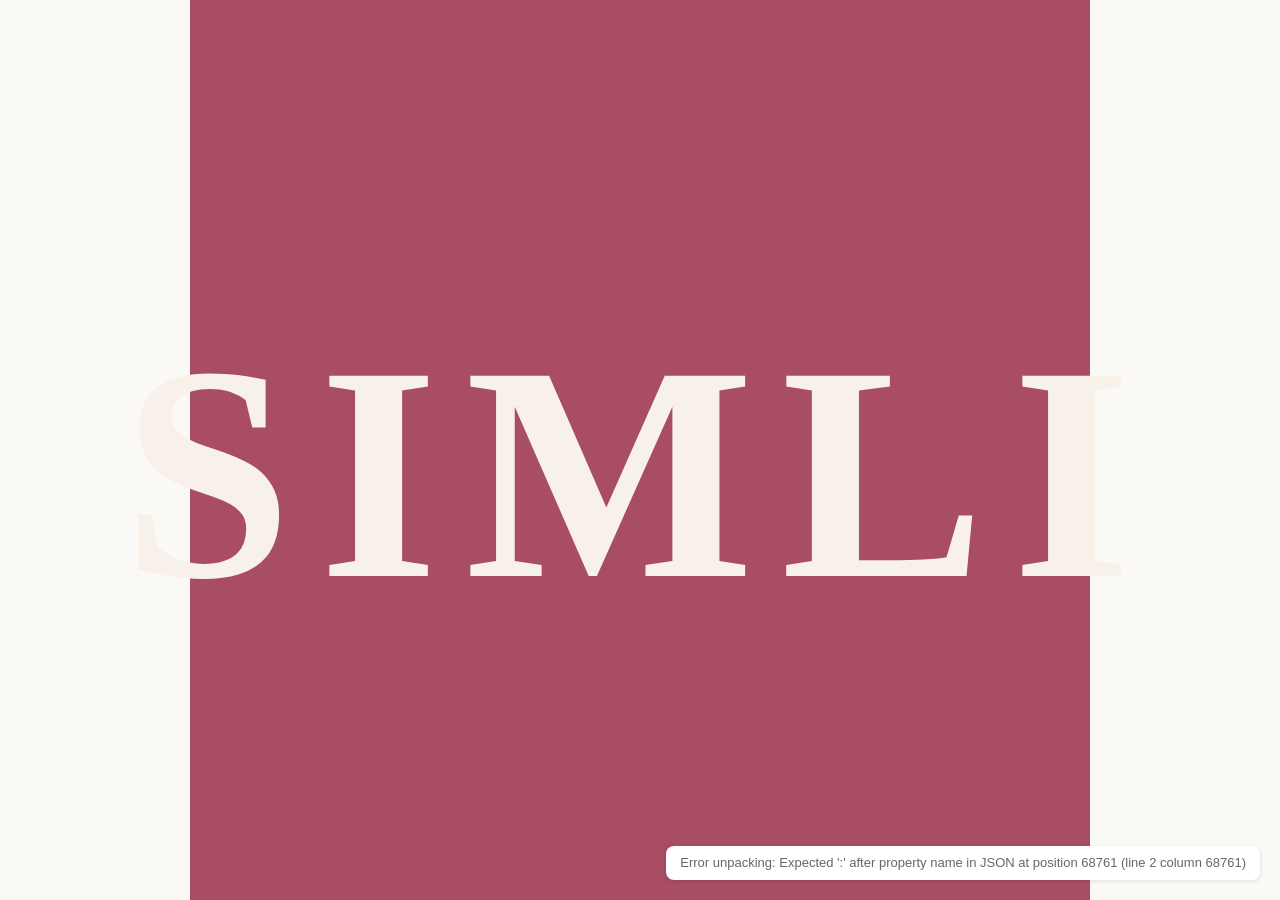
==== commit d0a3181d: "Update fmt.Println message from 'Hello' to 'Goodbye'" ====
--- a/LP SIMLI (arquivo unico).html
+++ b/LP SIMLI (arquivo unico).html
@@ -165,7 +165,7 @@
   </script>
 
   <script type="__bundler/manifest">
-{"297384e2-815c-404d-9f67-8656fe396215":{"mime":"image/jpeg","compressed":false,"data":"/9j/4AAQSkZJRgABAQAAAQABAAD/2wBDAAgGBgcGBQgHBwcJCQgKDBQNDAsLDBkSEw8UHRofHh0aHBwgJC4nICIsIxwcKDcpLDAxNDQ0Hyc5PTgyPC4zNDL/2wBDAQkJCQwLDBgNDRgyIRwhMjIyMjIyMjIyMjIyMjIyMjIyMjIyMjIyMjIyMjIyMjIyMjIyMjIyMjIyMjIyMjIyMjL/wgARCANVBQADASIAAhEBAxEB/8QAGgABAAIDAQAAAAAAAAAAAAAAAAMEAQIFBv/EABkBAQADAQEAAAAAAAAAAAAAAAABAgMEBf/[base64]/[base64]/[base64]/N0Qc+1Vunp3qdsoxpntepW89rM9mXk04mL/[base64]/nepjrcrO1LTfXpwwZmMZbwXY+/hTzGl+nq0ztOQWpennGnGVrTnXDSW2ux6a1U286LPE6nL0U/[base64]/[base64]/[base64]/[base64]/[base64]/pV8nHxvr1Yaya7K42bxRWu1U7YJJI8kUmkk31ZRG8EsctyWtHT17fPHCoer4hyU0XTOYZY5tvgG+myNM5yLcU+VOjLrNzRyOftF165xhoYEhMgAAAAAAAAAAAAAAAAAAAAAAAAAAAAAAAAAAAAAAAAAAAAAAAABABnAywMsDLAznUma/wAralu9x9+znfgbdKtasd/NnBXqdqrWeFpex1Vpb9e1S/[base64]/[base64]/[base64]/JHRQk9PjPlHpPN2g7trN5gdAA9PUwcMbgDPaOI9hueMek4JCdA571dg8Y9Vwikbmj1fGOaA39KeXdOkQvVYPLPUwHnU0IO6cJ6HzwAem4xSAd2oc16CocoB1bZ58AAAAAAAAAAAAAAAAAAAAAAAAAAAAAAAAAAAAAAAAAHUlhs8ndysy19+W1QLUs9/gd/l381NDN04ejYq+f0cir6jndWNy9HByzjzXpPN9dO9aqWcHmR3wB6erYrcM8Md0CQ7/AEt/KlmLmj0vFqDoepoUzSlRHf7XhvSHGg9B589vFtzjz8HqeSdHq14ChzOlzT2HmvReKOl0/[base64]/nnq+D2qBU6EMJf83teO3530Nc4Hqqkx5qLr8g9XwO5wDv87n+gI6HT5Rzd9B6rHPwcrQAAAAAAAAAAAAAAAAAAAAAAAAAAAAAAAAAAAAAAAAAAOnJzrvPvpLvis3uHtUvnZ7vn+hWeZNXk2z9H5vp8rK+o6M3b4l/J0fP9HnHav8AEtYpMaYJOR0+Xq71eCLNSHUA63X8lbOjDuL3IxRJvR+VkO3VSFifk0DbXTJ6rzHR5hqB3eFeJqEtc9R5bp8sAej8/[base64]/[base64]/[base64]/[base64]/CgAAAAAAAAAAAAAAAAAAAAAAAAAAAAAAAAAAAAAAAAAAAAAAAAAAAAAAO3St9/l3HQnruYPReSYgzRRYkyCAAAAAAAAAAAAAAAAAAAAAAAAAAAAAAAAAAAAAAAAAAAAAAAAAAAABwsOE0B6/I7NpQlKlMBmhcN79ajNwAAAAAAAAAAAAAAAAAAAAAAAAAAAAAAAAAAAAAAAAAAAAAAAAAABsbo2P2BIpFrPIUvQLU6kX7sn+1cHQAAAAAAAAAAAAAAAAAAAAAAAAAAAAAAAAAAAAAAAAAAAAAAAAABL2tUC72ihV99X8n/[base64]/9WrlPytSfE7QdRsMfFguhz/[base64]/p4SozgcuKHYORgoz8M63KAGXapal/AAAAAAAAAAAAAAAAAAAAAAAAAAAAAAAAAAAAAAAAAAAAAAAAABLa888/xvE1OhDTOnoJw3mYX8yxil/[base64]/uHCZJh57OL3kAAAAAAAAAAAAAAAAAAAAAAAAAAAAAAAAAAAAAAAAAAAAAAAAAAAAAAAAAAAAAAILL4I39knWa6Lmf33gAAAAAAAAAAAAAAAAAAAAAAAAAAAAAAAAAAAAAAAAAAAAAAAAAAAAAAAAAAAAAAAAJKfjNUWeKc/[base64]/[base64]/gxn4gAAAAAAAAAAAAAAAAAAAAAAAAAAAAAAAAAAAAAAAAAAAAAAAAAAAAABTlp3/y5i2y8K0G5opZhFjuYlj4gAAAAAAAAAAAAAAAAAAAAAAAAAAAAAAAAAAAAAAAAAAAAAAAAAAAABwIakP9dqd0vTgYscJrMYqoj1wj/MgAAAAAAAAAAAAAAAAAAAAAAAAAAAAAAAAAAAAAAAAAAAAAAAAABT4kde8rQWpoHIrkKnR4LIfWxaQxdWgAAAAAAAAAAAAAAAAAAAAAAAAAAAAAAAAAAAAAAAAAAAAAAAAAz/0Kks+NTJA8vsY2PN/V2JzuM/[base64]/8AXCr9UpXrAAAAAAAAAAAAAAAAAAAAAAAAAAAAAAAAAAAAAAAAAAAAFPl/pl3oUAdSiU16ijvuqx4+BE0VB6Zc+hY9AAAAAAAAAAAAAAAAAAAAAAAAAAAAAAAAAAAAAAAAAAAAFAGj4l34w7AfgTbN1ySMy+FVHxnY91DF+Eg1AAAAAAAAAAAAAAAAAAAAAAAAAAAAAAAAAAAAAAAAAAAAFPiuA2/Uw4S5h3dYRzw0Fv2sajFPHI2Dzoy/AAAAAAAAAAAAAAAAAAAAAAAAAAAAAAAAAAAAAAAAAAAAEKz3o8nPh6AvjoB/PornjgW3SZC34C8HLwK1IAAAAAAAAAAAAAAAAAAAAAAAAAAAAAAAAAAAAAAAAAAAEPhXxOApr6NqwUyksbqtSK3k/JcYWIYrpUI/AAAAAAAAAAAAAAAAAAAAAAAAAAAAAAAAAAAAAAAAAAAAANP030cNsHzCq7oQFN4bd/BWQno/3uwWZb6/[base64]/EAEMRAAEDAgIFCQUFBwQCAwAAAAEAAgMEESExBRJBUWETInGBkaGxwdEQMlDh8BQjYGJyBiQlMzRC8UNSgpIVspCgwv/aAAgBAgEBPwD/AOKS6utZXV/[base64]/XfkMhx3ny7VZMIbO9u8A+XkECpahkXvHE5DMnqTmTzZ8wbtvbkOq/SqbQ0QqTI0mzTlxsD5oMFlYI2UsjWhV8hc+8Qsd+zr39GKbNC0MdT+8Pezy348fmqV+swFXReBmmvDsviz3hqqtJNYdRuJUrKqocRbYqTUc3DZmNyA9kHOe9/G3Z87+yadsdgczkBmU+mfPjKbbgNnXtPd4qKmY6MOaSCdt/odycZ4xjZw7D6HuTqprnB+RUUkkws02Hf6DvUMEcWLRicztPSUVRYwh/+657TcdyJsjIAqisaxPfJLicAqeKFxtmVPRtju8D/AAVRVvJc117b1Ppuni95yqv2jc+4ib1n0WhpZJIGuecSPirjZaQqSxthmVTMax4ba7jmosapw3NHeT6KWAuPKRmzh38Dw8NijqA4lrhZwzHpvHFSVLWAkqmOrGAc9vTme9faHSnVgx47B6n6JUNO2O7s3HMnP/HAYKyosadnQpSGtLnGwCfSOcbtFrqmoXxi7HEHtHZ6ELlZo/5jLje30OPZdTVTHwu5N2Nrbjc5YZqNgYwMGQwVU4tbcIySOcBfNGNkY1nYlEyTYMGCpKSRrgX7FJHrNsqan1Q5rthWlo4GxEvHR0oQScmJNXmnatCXFOwHcPihUr7BVMmtPc5BUMdm8o7Mqle18r3tOduwD1J9lbYt1siMiptJgHVecVRPNS2z8t2/p4cEwAAAewlUJ+4b1+JTP3l2v/[base64]/H5plgLD2OcBmtI6RbCRjmbKCcPapJwzNS1mtgxUtNYazsSmtAThgqmedtVIGvIF960LJJLWfeOJs059IVSJNJVH2WL3R7x8uko0scMPJRiwC1ZYXXBuFRVQlbx+JkqZ4DSVG+7jKcScgoqbWi1Zcb5qjeYCaaU4tyO9uzrGRVGWtiL3YXJPaTZWkm/K3vPp49CZE1jdVosE+IOaW71CdaMO3j2FV8YrGGJmQ28eG/j6rR+iRC7WebnsQpv8Aa5w67+N0IpW/6l+kDysq8y6vMKiLBITXWO47P8qkbPrF0Tuacgd3iqnlDg9UsQDxZGVkTQXGyNVGBclMlZK3WYbhVX9TL+oqjM/LalP7zhbvzVDRMooBE3Pad5U8ga3FMc15IUDjDN9fX+Ux4IugfiL3WC0hW5xtzVGyOBvKTEA8dibWROH3d3dANu3LvWk5pQ4aw1frgtETOc0ueCQMjn9dKZIx4u039hKiIbrN3E9+PmroudVc1hszad/AcN57N6axrWhrRYBaoCyUs4YLlEPqTuCrNENnYG7iFFAGBSU7X5qKlYw3C/[base64]/UEY8FoHGkamQh0khP+53itHx6lc224+SIWlKRssRDslR6JOs2RxJ6dirKcGLVWjGakjQNl/E+qYcPiBUguFWMc2S7Ta+XT9FUM/KN1XYOGY+tnskYHtLTtVE8vp2OOdgrpzgBcqao5UWhGtx2du3quqrRUz5tZUPKsbcNuOnHvw7wvtjBg7A8U+u1sI8ShTzze+bDcFDSsjyCAAWkqs0sBlteyGnXkX1D3eq0ZpB1ZFrOFs1U03KVcpO/yCpqfk6uK22/gtMMvAwfmC5ILQbbUg6/EqJvOk/U7xVG21aw8D5eyuGuBEP7jbq29yDAFWODWElaOLZH4bP8APiU0YfEXDBaQALwCqeMTRhxNnDaM02Wdn8xutxHofIlGrhDS4utbfh3HFUldTckdR9xc9OJJtbNcrUS/y26o3n0HmR0IUbHHWlOseOXZl3ItCMDSpYjC7loxh/cOG8cR3jqUtNy1ntOBVPStiFgrWCr9NOppzEG3sov2ie6VrNTAkDNac59C7q8QhCtAx2id0nxRjvUTH83kFqWqYek+BWk2XhZ+oLUWhm2pR1+JUTLF/wCp3iqdtqyM8HeXstrT32NHefl4qWdkYxRpXzO5SbqGwepXJclK3V2pmXxEhaTa1o1nfV8FRVsbWY57s8epMqZH+5Geuw9T3KpppKmExSOsDuHmfQKj0WdHxvdGSSfLgmMke0OZJgeAXJ1AyeP+vzCtVDa09RHmVrVQ/taesj/8lCSp2xjqd8gqiplpGOeI8LE5jA57NhTdLzkXLR2rRte6qLmuFiCtIUzZK99xkGo0bWSRuA/uC0uz9yI4t/8AYLkrFaGZaNw/MfFGO00v6vIIs+/iPE+BVc28bBxHmgxaKbanHSfEpjLa36neJULbVDD0oqNvNvvx9O5Rw2qXE7h339ERYKd96hjRxPgo8viJVbTCeMtK+zSU7i/P68frppqtrm45oSArWCa8U8uofddlwO7rzHG43LWCLwnVEbfeNlHI14u1aVbejl/SfBRU51BfctDwlkkt948Ap471crv0+Ckj9w/mb4haRZr0+rxb/wCwTo8Vo5uq1/6inM+8f0+QXJ/exnj5FVYu1vSPNBqoG2htxPiU1ufSfEqNv3jT0+Cle1g5xsicFe0/SPA/NTv1WEqJ8jbSON7mw6BdQm7R8SIupIQ5aRo5QPuVCK1o55Pd6rlnXuQQek+afVvewxyMuOoeaZV1Ybq2vx+hZCad8vJyOt9fW1R6Pp2Hlpdm0/XioZdYfdtw3nAevdbiqtmvTvadoPgjCAbKjj1ZJDvt4BPj++eejwT48B0t8QqkXjtxHiE5mKpW2Dukot5zunyCNmlpO/yKkeHhtt6DcVSi0duJ8Sg3PpPigLPaenwTgHCxT43RC8Rw3HLq3eHBVGlmxVAuCDl229FJWOmbqxi5+s1SaO5wfJmE1th8TsnMBToAUaRqFM3chA3cq+g5QXbmFSHUn/erkjInLq2A8U11wnnmEJ72XvdQSNLnW4eCIGsSU4AjDePEKQ3b2eK1mqPC/[base64]/5nXPYD44DpU2ioJW2eL8Tn9dFgoKBlI+zRzT4/NfZYjjax3jDwXJys911+keYt4IyyDNnYR52Tqu2bHdnopNItbgAnRuqDykpw2D14qigbI8yAYZBNbYfHXNBzVRouF5uBZV1CNQwyX1TkePFUejRHzYjcnbsAUOiIQdYj66l/wCPgDSA0KtbUQTNZH7mF/8AKjp4pG3t3keBTNCshqeVc4kE9hOVz9Y2TYXj/UPd6INkH9w7PmnNLgWuAKbJNEdVzdYbCM+vLtT9IMadUg3teyZNLM0OYAAdpx7h6owX/[base64]/sfVO5IbT/[base64]/wCSpK2OpvqZhV+lRSSCPUvcXz+Skl1ITLbIX7rqj07HUSiJzdW+Rvt3ezSWlY6GwI1nHZw3rRteK2IyBtrG2/cpdNiOs+y6m0C999uHH2xaaElX9m1NpF77ur8CVJDawmUYX7kx1DKLDV7AoKaKAERi11p7+pb+nzKqP6N36T4JkD3Nc9v9uao9NM+yl0x5ze/d81UNnqS+pf1npyAX7OC1I79R8Aqkfxf/AJN8vbTD+K/8nef4EqaKKo98Y71NoUgXjdfpWh6qTlORcbg9y06P3kdA8Sqj+kd+k+C/Z9oL5AdyqtDSNqAyIc07d3StJ0zKfRxiZkCPFfs+LUp/UfAKob/Fb/mb5e2mH8Uv+Y+f4EqqetbMZYze+7d0J0ukXjVsey3ktG6PdAeVkz3LStHNNOHRtuLeZUzHOpnMGeqR3LQ9JNA9xkba49mlIXzUxZGLnBaIp5IIC2QWN/RVtBVPqnSxt24HBcnpXee0LRzawPP2i9rKChnbXcqW825N8OP/ANX/AP/EAD8RAAIBAgMDCQYEBgEEAwAAAAECAAMRBBIhMUFREyJhcZGhscHRBTJQgeHwEBQjYDNCYnKy8VIVIIKQkqDC/9oACAEDAQE/AP8A0q2lpb9mWgECzIYVhEt+Fv2LaAQLFpkyngqjDNbSJh6QNmYffVPy+FItn7QR5Sp7OIGYaiDAu2wRcIhNgbno18I2C6D2GDA5hdSDKuFZIRb9ggQLAl5TwzMdBKXsuo26LhxSYom0bSdg9T9mClhFUNVNz0692wRcZhqR5gPcJ/1Skwsy6Rq1GkRVw+82K8flx6oy06pz1TYbhu6z09G6YvEMGKK1x0bIld0bMphrU6o531Hzi1aQWxB06TC9B9Dp1694sYcGD7v0P3wMOHddojLb8L/[base64]/l+bbWFzCSyDoj3i02bZslN6dI3Gp7ocZbW3VKgDtmI/AtaVKwEo1ajHMTZOnZMVRotTLUgLjXSYdrqJeFwIrhtnxUCU6ZY2EpYNUtn1J3Db9B0mMllBZgF3ga36zMXVZmzHfCZeVNFVfn2/[base64]/SVKpbTYJmjDK1otXKbzC+0GFLKCB1yviEtl2w06b+61j0+sFB0cZhpGNyTKzEC4hZEUMTcndGepV5o7BGpInv6ngPM+kZqlYrmAAHCOl1tMHTazq+490wCVUr5aGi7+H+5y1PPyd+dwlFr136z8UAmHp3MpU/[base64]/ZmMrqRlBhNM7Qfv74w01Put26TC4UE3aVsLtYSpt/AsBLPWbKkpViRY7Y9YCK3KXJ0UQDP0AbBAI40lN2p0UC8POVmL0lLbb+Uw62/WO0+6PP785Wp6G5uTtnKrdadQbhY7x9JTcqSjbRAfiQEw6XYTDUi68odAe5Rs9Zi8SrVOZslQ5hmlckmwgdU6T3fXwhqsxuTFqkRnJhl5gaiq1nNhMRXphSAbzRTpGdSPdmIaoGvtHD6x+UemvIArxG/8A1KzoCFdbtbUiUnazFBzt147uwTlNuszhAJyvQewwVFddJb9JOrzlVVemgbZc/[base64]/+I+ZgS5u2pgEctmCLvhIB/i90LMHamTe3peVKnJUkt0+MVzVoOTuK+MGjC/A/wCJlJxyi9ccfr1P7jMdoKfV5mYA/o/+X/5P4VbFgIEAlWmX5qxaZLIdq20Pj3xRaD4eIh1mGYqaT9Nu0Ge0DydUgDQ7o9Om2qG3QfWLRcm1o1FneGlTT3jfqhrEaLpA5BvFxTKNsatyoyMdd0qLURyV0MoUcq843MIgFR7m9h1fWIjAElr26PrKYzVkPT5Q1NY6/rv8vAT2gQtOkOvxmEN6FQdK+MxDcmgbr7wYg5wjC9Vz0mYxs5UDcLd5mAsKVv6vIwzbUPRL5jYSsCylE2HaeP0mFphabJw1EX4ihmGZnoMq7RqOsazGJ+ZRaqbLSpSVTzmlGrTptcC/z+/OVK62tTHbKlRBoU7zM9I/ynt+kvRPHuhWgd57B6w06X/Pu+sqKDsa5lfEVUqFBuiFrDNvF5imNLDgrvJ8JhK7VC4bh6SkMtRTw9IYOdUdurwEx9RajBR/LcfO9/OYPRGXiV8Z7R0pqP6h4GKmoiEMWYcT4y2Yt/cfGYY5WVOJPhDKS8zMd+vp3SzaLuhFhEYZXI6PGU9nxFTMHiOTOuyYaolAEIM1M7RvHqJicMCc1M3U74aLCZDChqJfePCZDOTaLhqr+6pMq0npmzixiglgBMegp4morHUEwVabhQm5R5z2hVJtT4a9v+phqopMb77DtImJrcgmfq7zbzjU9ZhagqBmHG3YAIy/q1P7vISkStRF4nyJntAXVP7h5wLrPZ5JoXPFv8jET3v7m8TKa/rJ8/CVWCrrCRaX0lZrLFpFMLnB2kHy8ZS2QfEAYrWlHEsp0MSoagz0jZt/A+V4jVLDOqseu3lacqwFmpG3CwI7oy4e+ZQwPDKTMik6Uz87DxhV9QLC3AXv8z6R6lUHmk3lV2vYamYlnTDuynWxjUyTdtTMG7FnU7rAdl/OVlLV3v0eEqU9F/uX/ITGrmpW6V/yEZNZgVsrj+o+UKc9z0+QhstSmTx8jMQwcL1+sC6zBC1G3S3+Ript6z4wLaoh6/[base64]/QDugbMoG4bIFgHxS8vLy8vA5Ep4100Oo4QNSrrY/UdfEd/XG9nVCLoMw6NZTwoX+JpKmGQpnpxcHUY6LKWDQe8bngNfCV8LkS7KR1wm5tTUn74x8Libc7Tq17/pDQWmedtjIb3U2lTD53FRjcxRp+BjFt0vVYkIAfmJUJqG7HSU6ORQm86nyEVbD4xf8A7VYqbiUseR74ueOw9otDjFrCzffbOWp0lOXb1keEqY2/8vbc+JM/PVWGW+nCUqtVirF7jZqdkrV6lN7Xj+0gAObqZVbOdNIVqbmHZ9Yc44ffbA7a5hBVve26U6z1QGUWH3w9Y1G457E93hOSSmCU0vppMPTWxZ/l0ymhGp2wD4+CRCxP4CUqthY7JXbOM2/f6yoMylTKVTOuu0aH774zgbY2Lpg22ngNsAep73NHf2+nbFpIosolRggJEo0KmITOGtEpOWtVGzdxO8novs4xU1zHbAP2GJeU3B5rSopU2MNN+WzINo1+Ww/flKtVyyhev5CPevUNRxl3aEzkqY2k/wDyb1jckN57T6wUWYXQa8SdB27/[base64]/4JTLx1ym0yaX/AByaX/YmGu3s9RRNjl06/wDcqLj6JuxbtJlfE1a5BqG9p7K/gHr8hE/jDr85UcKQDvlbCkVObsPdCFSyCVven8n4n3f2JhcdWw2iHThulP22GNqi26p7UooU5VRrPZZ/RPX5CU/446/Oe0jZV64mJUpdtoiOWqZjK3vT+X8T7v7Ew2JwTURSqC1uPHjeclgFOYEdsx2MWqOTTZMDiKdOmQ5tr6RGAqhjsvMbWSoBlN/wQ2N45uZfSaQwkW/+r/8A/8QATRAAAQMCAgUHBwoEBAUDBQAAAQACAwQRBRIQEyExURQiMkFhcXIgIzM0QlKBFSQlNVNgYnORoUNwgpIGscHRMEBEY6JFVIOAsMDw8f/aAAgBAQABPwL/AO12WVv5OWWVBi1ayLKsqsrLKsiyFZVlVlb+R1kGpsRKZRSv6Mbj8EzCKh29ob3puEEdKRqGGxfahPwq/Qc0qaiki6TUY1q1HSvlNmtuosFfvkc1gXydRs6Urj3LkeH++/8AVfJlI/oTFPwZ1rxua5fJ02a2rN1LSPjNnCyMZWQot/[base64]/FUjgaHzuwHcqipbCzUx7t5PFGePrYpnsd0BbyIZgG6qTbGf2RzROtfuPFOOtwlknXG/KiVmIUNdNEea8qHEo6hurqGDvVfhoa3Ww7Wf5IxFatFqt9/bLKgxMhJ6lDhcz/ZsO1DDoovSSgLVUY9sowU2UkS2spah2qLPYG5Ocrq/k00Gsu9+yJu8qSpLzs2NG4Kd14438RZE+U13NyO6P+SoOdS1UB6xmCcNAUQJKp4qvVFoHMcPaQoadvppm34BckoCOkn4RDKLwS/qqjD5YDz2/FFhCsrK334CZHmUeHSPbcDYoMJ9qZ2VqNTSUmyFgc7ipcSmk9qw4Ba1zzvWYRDbvWt+Zued73WC1xG0FZoZul5t3EblLC+LpbuI8mmgM8ltzR0jwVRUB1ootkTd3asyvmoT+B/ltCo6VsUQcRdxCr6RjI9YzZxCKiizHabBMq4KUeabmfxU2IzzdJ+zgFrUJ3DcUyqew3a4gqnxYPGrqGgjipMOp6kZoXW7FNh0kTrEI0zh1J0RaiPvu0Kgpnyv5o2dZRniiblzblUza6/nFI1zdqzJkhYbhF9zcqqOVkMfBtyrq6jnfFsG1vulBkFR0Dqn+67cnxvidle2xVlFC6V4a1TytYzUQ9AdI+9ppudHPHxZcfDymMc92VoJPYhTsg21D9vuN3qmqopGb8luorEKqMxathuesonasxV/[base64]/BNqAqsZ4cwVQ3nI6bIMRZb73BqbGqahfK4c0gcbLUMoonOYecRbapXkkonyaTm6yX3G+VBA6Xb0WDe47kJ6cxNhzOGTc8jenzsj2Ns/jcbFmpZd+aE9m0J1I+14y2Vv4VaxsVTU8k0nmxu234KooxJM90c0bnHblBT2EG1tqFNlGad+rHDrKNYIxlpmav8XtFEkm52nTL5vD4Ge+S/ygE1ihgLzZrblRUUcDc9Q634VNiWUZIW5Wo1Lid6ZUm29UkuvjfEd/UquAgm4T2rKhGoaSSXoRuPwUWEPt5whqraRsFrG908bfvWE1t1TUb5nWaEIqWhHnOfJwTsRfLIGN5rb9SfXSMkLTzrHrUkYkYZYNrfab1tR8noYf+Y//AC8jeUKdkAz1O/qjG8qaodNs6LBuaNw0VDcktvwg/toaS03BsU2pc7ZIGyD8QU1mRMhjGVtszhxWRVFxCyVvTPNJT7k3JufJxHZUNi+zYG6QFlQYo4S42AUOG5W56g5Gp1dFA3JTMt+JOlfKbuJK1D3i4aVI3KUHKlmLXg3UtVktrGh7SpqalqhmhcGP90qnwrWbXSAdgUVDTQ+xmPFyv1DYNGLb4+5Sb/vW0KmgMjw0Dep5m0EWqi9J1lSSFxuSqbnVcQ/EpzeeTxFRyvhfnYbFOibVNMkAtIOlH/t5FlVc3Vxe43TDA+d1mDvPBa2Kk2Q2fL1yHq7k5xe7M43Omv8ATM/KbpaovnULcvpGCxbxTaeVxtqz8VUywBrYSMwb7TeKdTMl9BMCfddsKkikiNnsLdNIzWVcTfxKpk1tVK/i7QFG26ZTOcNgKhwx79r+Y3iU6opqIZYG5n+8pqqSc85ya0lU9A93OdzW9qEsMbLZxYKteHSuI3XV1E+xU8mekYeCz7VFUva64O1U9WJth2O04t/D7k/[base64]/vU0KnZmcFiJyMjgG4BDzMObrTjc3VEchnfwiKOkJhFSMsuyTqf/uoqKRxOy1t5K5HlByvY49hT4XZsuXas0dN0QHy8eoKR7pHZnm58qu/[base64]/AFEg/sHl28kuJ3m6aFBC6V4a0XJTY4MOZmk50qq6x8zruPwRcr6Ax53NWon+yK5NUfZORY5nSaQmhUFIZ5PwDeVsa3g0KrreUyZGejH7p9O8Rh9thT9ic771NCghc91mi5VLQvika99hZVpEcr3J5uVA9rJ2OduBUkMmtdzSb9alnayS2rjfYWuQuWHqgg/sXLpPciH9AXLZvw/2hMqZCdrlHI64kA7wjUZhZjTdVErGN1dg/rcnGlfv1kZ/UI0mb0U8b/jYqSlnj6UbtITWKqb5im8H+qiaKZmveLv/AIbf9U9znvLnG7jvPlMbcqOkL43OA6I2p7bHTZBip6Z0rw1ouU58WGRWbZ0xU9Q6V5c43KLtLd6w05aFi5QtfdYz6w3wqniMrw1o2lQQiCERj4lYniWsOohPN6zxUB2qGRhom6wXbuVXh4yayHnNUjLH70hU0BleGgbSnPjw6PIyxlO8p1W9xu5xKJFfSm3po/3CeroOIwsnMdslkdMML5jzdw3uO4LXRwbIec73z/omVLgb3N0KyR7XDOdyfJdE6GTyx9CRw+K5c93pY4pO9qzUcnSjkjP4TdNpo3eiqGHsdsVLQ2BfKNnVt3p0UbgA5gsFWh2vdmN0fJDbqKPaqWn1cGR29+9VVOYpXNPUi1BqbFdRUrnvDQNqkdHhsGRm2U9amlL3Ek3JRPkN3qh+rW6G9JY16zH4VhtJqYxI8c8/ssWxLJemhO323IKM7Ux30Rf8apasxP8Aw9YWJUYHnY+g5PbY/ehgWHMEFM+pd3BSPdLISdpKmaI4x7yhqHQTCRvUq+JpDamL0cn7HRIcuGwt95xOkQMhGapPdGN6lqHSjL0YxuaFdXULvPM77J/NcRw8oLDZBqCx2zbcEp2Vgu54A71U1LZJCdW0hZ6Y9OF48L1loT/EnZ3tBXJoD0Kxn9QITqZw3Pjd4XJrDdU2Hl4uXsb8VFSw04z9IjrKkxKbPzbAcLJmqxGnDnNs7ds6lNhEw2ss5Nopmvs6Nw+CcYqBoY1t3dagqGz5g0BsllVF2Y5t6d5I3qh+rG6G70+mE1a2V3RYFieI8mZqoz50/su06Gb036mP5iDrFUTxUU7oH/BVUWR5B6kfvMFCwve1o3lVx1UMVK3qG1ACFud+9SyF7rnRQTNIdTS+jk/Yp9BUCVzBE52U7wFXAsEEZ9mPaEyJ0nY3rcdwWvZBspxd32h/0RJJuTc+RdVfp8w3PAd5UULWM11RsZ7Let65QXOvu4AdSMt051/JaoHO4qDOIbzdHtUuGO1nMcMp4qUtoKMRtPPd1o1co3SO/VR1smcZpHH4qph5TaaE5rqkgdTuM03NACqn53uPEo71Bhs1QzOwbO9fIdV2fqvkOp/D+qqKKSmNnrrVF9WM0N6QVdVikiJ9s9EJznSPLnG5OgBRMums+inD8acLFUsxika5YtCCRK3c9Pbt+8zWrCae9RrTujF1O4ax0zvgppTI65R0UEAnqQ09EbSnzSP9ogdQCmj18bs/OcBcHrUj3P2HojcB5cnOpYT7t2+THCynYJqkXJ6EXHvUsz5pC952q6v5ICiiL3AAXKjhhw9gkqNsnUxTVz55Lu3dQVJUB9Pdx6O9VlWZ53P6upFyD1DVyRdB5ClrZJem8lPfdDesMNqC/ate5CYk7Viw6HcjvVF9WM0N3rHfTx+FBWUbNqpafNuQp7U5YqqnLHJuwpg5VhuXrap6Rzdtk5lkfvG0KmpzI4AJzW0VLk9p29TvMjk2kqJehE5Gg1fpp4o+y9yvmUftSSn9FRVsTJ8uqbGxwtmWqf7v6KZwponF/[base64]/L8E6npL+tj+1UWqj2Nlz/AAVS1r4DsVU2zij94496wy2uaq6eEPs5uYjtUle5voo42fBS1U8vTlcfjpBVFPJklaHnoXG1SSl5uTcolMe6M3Y4tPYuUMk9PEHfibsK5NHL6CYE+4/YVJFJEbSMLe/QAqdvnOw7FqrLVm9gNqs2gF9jqn9mJ7i9xc43J6/KATWKmwyzNbUu1bFUYiGM1NKMjOKe+6J8gKnoZagXjZey+R6n3F8j1PuKoopae2cWuutYefow+JXQPOCxbdH3LrUBthUfetYmyc4LG/SxeHTG6xVFU5O5craGi91V1OfuRdcqmfYqN+sgf3KrHOR+8bN6w91p4+9YkMtU9P8AJw4/PGt94Fv7J2wkcPJjqpoxlDrt9120IPpZekwwu4s2j9EKQ743NlH4f9lDTkmwG1SUbmi7mp1oBzOmfa4J+/ybJrFS4ZLPt6LeJTpaTDtkY1k3vFVNZJO673IuV/JbvWFeqv71rHcVndxWLbY4/ijvVF9V/wBSugecFi26PuXWoz9FR96umnnBY16aLwaQVS3dI1o6yqifzrgNw2J8t1dQu2qjN4ZO5VZ5yd942qkO0Kup21DA8HnkbO1StyuIKPkUz8lTE7g4KsZkrJW/i8oKLYVQ8TvITrZTfcp2E7Q0kJ+/RZZUI1T4dNPubYcShFRUAu862XgqnFJZdgORvAJz7q+mOB0nRaT3LkUv2bv0XIZvs3fopKd8fSaQhvWEn5pJ3rWLWLFPRRp29Uh+iv6lmQdtWKnmxeFdaj+qo+/QDtCxn00Xg0hUPMEk32bL/FFyugot6jOpw1zjvduVQ+5R+8YULspCqnHkEBbwupAK1uzZOP8AyTwWusRY+TiW2pD/AH2A+SxjnmzWknsXJNUL1Egj/CNpTamOPZDF/U7aVHVG9ydqfVlw2uUsr2ASRuIb2I1mf00TJO3cVkgk6Bcw8HbUKGUtzCMkcbKHCpX7XcxvErNQUP8A3pFU4rNNsByN4NRkur+QFg26T4Lldly1Ylz6Vrk7esNNqCU9qzLOsTN4Ikd6pj9Ff16cTPMh8K60z6qj71ddYWL+mi/L0tTzqsOa3rldf4DSFQUpnOY82Mb3IsZV0+VjrFg2BTgtcQUfvGFEqnm0lNwyqYGKS4+C1kdUMs3Nk6n/AO6mppYOk3ZxG7yKg6ympn8BkKsrKKkml2tbzeJ2BZKWD0jzM73W7k6ufbLEGwt/Ar3NygUHrWKGoyOs/bG7pBVEBgfvux21ruKhdZyGJU4hvm6uiqqtfN7ZtwTnInQyMu3Bcmf7pXJX+6U+Bzd7TowY8ybuWZZlWH5gxO3qgP0bL4ldXWIH5tCnb1TH6L/rV1dYmfNw+FdaafoyLvKur7Vi/povy9MYu4BVx8/qxujGXTR0Jn85IckI3uU9c0t1MAyxD91T1Wqna6+y+1YzCGziQbnhH7xhQ71MNbhcZ91VO2JiKjqpYtjXc3gdy1lNL6WIsPGP/ZGnafRTsd2HmlRUc0kwjyWJ4qbC52QWa8PaNtk2k2ZpZGxt/da6CD0MWd3vPU1TLN03/Dyr6KeZr2cmmPMPRPulSNdDIWO3hawouv5GDemd4VrDxWsdxVdzqF10/esHNoqjuV1dVZ+j2d6dvVCfoyXxq6uq/wBUgTlTn6M/+RXV1iXo4PDoB+jYu86cV9LF+XppNkmc7mDMiS4kneUGqnomMZyirOWLqb1uVXXuqeY0ZIhuaFmQKxJ2fDKaTrR+8YUbrKg89RSRqb0ZaeoohHQ2nmcL6s24nYsOLKeXnys2jcCn1MUcZcXKOndUykMPVmK1DT/1EfxXJL7qiH+5chf1SQn+tcgqOpoPc5chqR/BcuS1A/gv/RGKQb43/orHgdLXcojETj5xvQPHsTYnOdlym/Bcmk9x36Lk0nuH9E6F7d7TowQ+ek8CNRYkWXKexVL82Gk9qedqwo/N6nuCzLMqk/RrO9HeqQ/RkvjV1dVx+ZQfFFQ/Vo8aurrED5qDw6Afo6LvOi6xE3ki/LGm+Sl7Xn9kFgz4Bnz2z9Sr6jX1L3NJLOq+lqrB9D0wTvvIxYS/K/sKrqWzyR1lcmYPSStb3bUTRR7o5JT+I2RrXN9FHHH3BPkfKbveXd6BWcqjqNVK4E2bIMpPBTRuhkLHdXkZ3Dc536oTyjdK/wDVCtqR/GcvlCpH8T9l8oz9eQ/0rlxO+CE/0ptUwnnUsSgqoqqtjMcWQhpTp3hxF1yl/FOcZaSbNwUmxywQ+em8CL+cVmUjr4W/xJ29YYfmtV3BAq6nP0Y3xIqld9HSD8aurqsPzGD4oqL1AePTXm8NP4dAPzGLvOglV/Si/LGmU7Q33RowvbXMbxBH7J+xxGgJjLlYvzaenj7E77yNVDUap4utYyrjLW2zKeIgljgntR8lnzumyfxohze0f8PCD8+b3FSnzru9Zkw/[base64]/P2dxUsl5Xd6zqOUmCoaPcTt6wo2NR+Wrq6v8AR8w7QiqQ2p6juCBV08/R39eiA/M3+JX0VB+Zw950M9SHj01R8xB3HRf5pH8dBVT/AAvBoZTvdAZQObe2mnOWojPBwWINy4hP4tEI5yw9o1XcsVA39ak3/eW6Dk2RUeJOZzJOcxGigl57eiVLhtnbNyfSMZ0rrmNOyP8AVWhk3tylSUzm7RtCp5HQO2i7HdIKajy8+PbGdybTk9SjwyV/s270MLhiF55QFyigph5tmYqoxF8mxoDQnuzbzoykb1hzstY09hRddxWZU7rR1P5ejDzbX/lq6ugfmU/w0U58xN8ECrpx+Yf16IvVH+LTN6pF4job6oPHpqPQQdx0f9PH8dBVR/C8GhsjmdFxCEsNRsqG5HfaM/1ClpHxDOLPj6ntUbecFicd6wu94ArIqaJz5A1o2lPkbQwhgPPVXVmU704/ecFMfZUuJmKPKRcJ2LPvzdibizvaY0rllLJ04Efk5/UWoMoOqYhZaH7Zcooo25cxI4J2JwM9HF+qp8Q18mrksAd1lVxPjkIcnlRwSzutGwntTooIfSSax/ux7v1TpjazAGN/DopDaoHxV1dRHzc/g0UhtrPArq6B+aTfDRD6KX4aLo+pf16I/V3eLS5t6ZniKcxf9P8A1aZvQw/HR/BZoKm3ReDyKeWSJ12OtxHFUsUNTJ0Mjuu25T0jJGfiA2JuF5jzntan1lPRXjp+c/repql0hJJuUXX+9N0HrOg9a1a1axaxawrWKOTaqeVlZBqpen1FOooIAZJ7u4NVVVSSDIOZH7jfIh2ShXV1F0JvBoh2Z/Crq6afm8vw0R9CTTf5rb8ehvoj36GNuVBSOliAA61U0bot4UjbM+OmX0UXx0fw26Zd0fh0tFzsUdORtkIjH4lS6uFuuuTw7U6qlkbbcqutLvNxm0Y/[base64]/773TZLKjxF8B33b1hT0UVazXUm/rYpInMdZwsVZAJkRJTaFsY8+/KfdG0rksL9jZbH8QVTSvhNnBOarKyDChEeCMLh1Ii2hkT5Og0lcma300zWdg2lCaki6ELpTxediZPWTtOQtghG9w5oQqo4T5q8j/tX/[base64]/p4YZe1zdqFTRO6dFbwPV8Ld7NQz90IcNduqZB3tTMPpn9CrafgmYRFq7l1yqmdzzqwMkY9kIBX+TcOv/AB5f2Tj9/A+ypcUmh2Zrt4FDFYZPSQgqR0c1zDERbadqw+oYGmNxspJ4423LgmSU0hcdQdguTdfKVMwbIE/G3/w42tUmKTyb3qGulikzZr8QetMArJCImNaT1FS0D6alc4lrjfgjNl3xRH+lCpj66ZnwVJJG6naWWHYq6ohzGPM9vvZEY6Y7p3DvYjDH7NQz4ghag9T4z/UtTJ7v6LK4b2n9FT1D6aXO34g9YVRTMfHyil2x+0zrYrKytojpppOiw24rURx+lnbfgzatbAzoRFx4vK5VKfayj8KnrJoKeKHOcxbmKjMVXsk5knvjrUOHahxlmIys2quqjUzl53dQR+/weqSr1Eofv4jitTDUc+lmaPwORpJB6WWNg7XKpqo44tRTm49p/vJz1fQFRVGoma/fZSycroXOi+IUo26A4jcVJ52nEw3jmv8A9/JDnDrKzu4qCrfA/M3L+inqaGYA8lc13XlNlFHSyuytFRf4FDDaBtNmdJc+JTO5O6zIWjg7enyySdN5OiyooNfVMYd289yqZOUVT5OonZ3Kho3ynOeawdarcWi1D4o7knZdE/yAus6zlZvJaVh1ZqJxfoHY5YpR6p+dnQcnaKWQMlyv9G/muUsZilcw7x5TGOkdlY0k9i1UUHp35ne4xPq3luRgEbODVmUVQ6MZSA9nW1y5NHOM1M7b1xu3oQm9rIUxtuUDOT0csvtP5jVSUDcmunOWMKuxPWjVQjJEP3Rdf+RTHbVRStrKN1M/pAbFUwOhkcx28I6H+fphJ7cfNd3aWsuuTP8AdK1LI/TO/pan1LizIwCNnBvkBRt2qibrz5xodbr60YhltYW7lUMiiaHTG0bNw4qtr31TrdGMbmon+RYKpKl0ErXt6liETaumbUxcNqeNFPJq5NvQOxykjMchaepDesMhyVLTMAOwrEZohSm5uTusUXU/2Tv7lnp/sXf3rWQfYf8AktZD/wC3/wDIrWRf+3H6lNkZ/wC3b+qa1lPCHSQsEjtzeCpZZHP5kbfgFU1rKZnPN3e6FWVb6mTM89w4I/yNBWE1uV2ok6D93YViNHqJdnRO5EIKHDoaigje9xzZd4RmbG7V0kdnbs53lSvMIMQdd59I7/RPu6jjk4HIdFllQjTYSVSUJiGtczM/2Gf6rkrGkzVk21VGKhrdXTNyt4qSYvNyblE/yPj3qH5/QZHekb1qqonwdII7E2olazI2Rwbwuo3Cng1rx5x3o/8Adap2XPvafaVO3WUNTH1izwhGocLml22yjtQw+ki9LULLhjf4i+UKGmb5mPOVLjMzugAxSTukN3OJKLv5Ix71hUjDAWe1dYkW8mynepBtUEbSTJJ6Nm/t7FLKZpC93/8AFTTuhds2g72ncVRRRPdrItgIs5h6lFRNps0rxmtuVZVzSON32HAIvWZZldX/AJJAqKWyrznpIJOLVqzJJlCnkBtGz0bf37dDSqOp1LwVUYo10Ja0bSppMxRP8l2LNrcKjHWx1lOdVHkHSdvR0hyzlE/yYa6yZUOYOa6ye/MblH+T11f76WPD+T0ELp35R8SoqaKIbG3PE6C0O3gFSUEL9wyHsTgA4gG/aqAXrY7rIz3W/opvTP8AEVQC9dEDxWrj9xv6LFaK3ziMbPaGmCF9RKI2byqekip4QwNBt1kLFWtGHSWaOrq0YExroJczQed1hYoxgw6WzW9XV2+ThjW/JsPNHX1dqxxrRBHZoHO4eSAXEAC5KpP8PveA6pfk/CN6jwmhjHoAfFtTsNonDbTR/AKp/wAPwvF6d5Y7gdoVTSy0kurlbY/56KHCJ6wZ/Rxe8etQ4HRxDnNMh/EV8nUVvVo/0U2B0co5gMZ/CVXYZNQ7Tzo/fGiFofMxp3FwC+Q6H3Hf3LFcN5E8PjuYXftphidPM2Jgu5xso8CpGxgPDnO6zmWM0UNG6IQgjMDe5VJG2Wrijd0XOAK+RaH7N39y+RaH7N39y+RaH7N39ymwCFw8zI5p/FtCqqWWklySjuPHThmEwzUglqGkl+7bbYq7BqdtI98DXaxu3f5DMGojG0ljto95YjQGin2bY3dE6cNwulqaFksjXZjf2li9JDRyxCJtgRt2qiw/D6ymbKGOv7QzbisWwxtKBLADq9xHDThOGNqg6WcHV7h2qtoMPo6YyGN1/ZGfefurQNtT5uJVTNqIsw39SNXOf4hTa6dvt371JiOenLcuV50Yf69Hom9PJ4isP9fi79B2ix3KupDSzbPRu6OjDaPksWZw867f2aMW+rZPhowH1eXxLFPq2b4f5+Thn1dF8f8ANY56vH4vJwOgayIVUg57uh2BVVXFSRayV3cOKn/xBUvd5kNjb+pTcdrmna9ru9qpMehlBE41TgPgViFc6unzbmDotWE0HLKi7/RM6Xai5kMVzZrGj9FV/wCIHlxbTNAb7zt6+WK+99ef0Co8fzODKpoH4wnBsrLGzmOH6rEaM0VUWewdrSqf1mLxhXU0TKiF0Ugu1yq6Z1JUOid1bjxGjB6Dk8evkHnXbuwK6/xF04O4qg+sKfxhXRxys/B/avl2r/B/asPxYVb9VI3LJ1W3FYhTNq6RzSOcNrT26KaE1FTHEPaK5sUfBjQopmzwtkZ0XLEqbk1a9o6J2t0xnzTPCFVQMqoDE/r3Hgp4H08zonjaNGD/AFZH8f8ANf4h9ND4VhVbySps4+afscpGtmicx+1rgqqndS1DondW7tVLTuqahsTevf2KJjIImxs2NaFitbyup5p82zY37q4e+8JZ1gqSJsrMjtyfhzx0HAp9NMzfGdOH+vR6JvTyeIrD/X4u/RS1etlkid02uNu0KogbUQmN368Fh+HFkxkmHQPNH+qdI2Nhe42AVDVcrbI/cA6wWK/V0neNGBery+JYp9XS/D/PycN+r4v/AN61jfq8fi8iCPXVEcfvOsm2a0NbuGwLFqo1Nc73Gc1vk4PFqcOZxfzisfqSAynG4853kYHUGSjMbjtjNh3LHYs9EJOtjlB6zF4gr7VRYhrKqamkPODjkPFYlRCtg2elb0T/AKLCqDXTayVvMjO49ZU87aeF0r9wWGVD6mmMr95eV/iDpwdxVD6/B4widhR36MOv8oQ5d+ZX2J3SKwOmsHVLvC1YzU6qk1Q6Un+SwOp2Ppz4mrGafW0utHSj/wAtMZ80zuCirGvqpac7Hs3dqxKhFXFmb6Vu7t7FuNlhJ+jY/ise9PF4dGEVuth1Dzz2bu0LFaTlMGdvpGfusLpOSw53Dzj/ANli9dq4tQw89/S7B91o5HRPzNO1RYhG4c/mlNljf0XtOiekjnG6zuIUkbopCx28LD/Xo/jom9PJ4isP9fi79Ekjo6172mzg8qlqW1UIeN/tDhoxKt1ztVGeYN/asE9Wk8axX6uk7xowP1eXxLE/q6X4eThv1fEsa9Xj8XkYZ9ZQeJXU9xUSX35j5NCfmMHgCx318H8A8jAL3nPVsWLO+jZPgoPWI/EFm2qd7mV0j2mzhIbFUNYKunD/AGhscFsHYsUruVTZGHzTN3asFPzD+srHunB3FUfrsPjCJXyLN9pGvkSb7WNUWHx0Zz3zyceCxCqFPSu2892xqYwyPaxu8myhYIYmxt3NCxGo5RWOIPNbsCppjT1LJR1FZmyM4tcFUQmCofGeo6GHzbe5Vsjo8TkkYbODlSVgqoM46XtBYrRX+cRDxj/VYUfo+P4rGzeaLw6IpHQytkYbOChnbPC2RvWqiobTwukd1KWR00jpHm7j92YaqWE7HXHAobligtUNPFqw/wBej+Oib08niKw/16LRUesSeIqkqXUs2YdH2gq3EmOhyQOuXbzw0YJ6tJ41iv1e/vGjBPV5fEsS+r5fJw71CJYz6CPxeRE/VTMkHsm6ZIJGB7dx2rGKUxVGub0JP2OkAuNgL6MIqBJRBnXHsWL0pqIRIzps/wAtO9YdT8lpQHdN20rG5rQMi63G6h9PH4gr7VU+tS+MqjqnUk4eOj7QWIYo2WHVQE87pHRhB+Y/1FY50oe4qk9ch8YV0cXp+D/0XyxT8H/opcaFvNR7fxKaeSd+eR1ysIgzSmY7m7u9bxZcipvsGLkVL9gxNAY0NaLALF4bhs46th0MPMb3Kv8AXpe9UtS6lmzjd1jimSNlYHN2tKiY2JmRmwLGfSx+HThB+bP8Sxj0Mfi+6+HQZWa12925S0EMhuOaexHDOEv7KHDmMdme7N2aK6YTVJI3DYFh/rrPjom9M/xFYf69Hon9Yk8R8jBfV5PEsU9Qf3jRgvoJPEpo2zxGN17Hgvkin4yfqvkin4yfqvkin96T9VOwRzvYNwNlh/qMXcsY9BH4vJwuvEY5PKdnslODXtLXC4PUVLg8LjeN7mdm9NwbbzptnYFTU0NMPNt28TvWKwxRT3jIu7ezgqSpdSzh43dY4qKdk0Yew3CqcNgncXC7Hdi+Rtvpv2VNQw0xzDnP4lTVMdPHnkPw4qondUTGR3WofTx+IK+1VHrMviPkYV6l/UVjPSh7iqX1uLxBXR3nyKWLk9O1nX1qvrpWVGSJ5aG77Ll9V9u5cvqvt3qlxCblDRLIXMOzapWiWNzDuIsntLHlp3hMPMb3Kv8AXZO/RQVeofkefNu/bRi/pY+7ThPq7/EsW9DH4vuvDUywdE7OBTMSYemwjuQrqf3v2RxGAbrn4Kor5JhlbzG6KaUQTtkIuAvlWP7Nyecz3O4lU0ogqGyEXAXyvF9m9SOzyOdxN/Ioa9tJG5pYXXN9iq8SZU05jEbhft0UNc2kjc0sLrm+9fLLPsXfqvlln2Tv1Xywz7J36r5YZ9k79VM/WzPfa2Y3VNibYIGxmMm3aq2ubVRtaGFtjfyqfEp4Blvnbwcm4zH7UTh3J2MRdUbypcWmfsYAwIkuNybnRDPJA7NG6yjxjZ5yL4tXyvD7j1Ji7iPNx27SpJXzOzSOudDTleHcCvlj/s/+Skdnkc7ib+RS4hyaHV6vNtvvVZV8rLTky5e1RP1crX8DdfK4+x/8vIhe2OVr3NzAdS+V/wDtfunOLnFx3nyGYtZgDo7njdVMzZ5tYGZb70MUAAGq/dTya6Z0lrX00+JGKIMe3NbcbqrqeUuacuW2mlreTRluTNc33qrrOUsaMmWx4/8A1Lhj3dFpPcFa2/S9jo3FrxZw6vJym17eUATuHlvY6N2V4sUWlps4Ef8AFsTuGixte2zyGsc6+UXsLnycpy5rbOPlWJ3f8Kxtf/hZTw+682v1bHUjjqcvsJ7nyyXdcvK5E1rgx9Qxsnup0ToZ8jxtBVfzsQeO0KWAxVGpvc8VLCYpzD0j2I0bWHLJUMa/gqaB88tmW2bSTuClifNC7V1QmybS1QQOnfYWFtpJ6k6k8258UrZMvSsoKbXNc8vDGN3kqVjWEZZA8dmjDelP+UVTwGokyA2NrrkQc1+SZrns3tCoGRvqBnI8JG9TsYx/[base64]/c8KphhbFEQ8A5Pd6SDX8ge7WHJnHNUdNnh1pkDWg22qWn1cbZGvD2HZdNpvNCSSQMad3apqbVRNkztcHHZbRQ9OX8p2gxWgbLfpG1k6HLAyW/[base64]/[base64]/VqnwhQVEfJ2yvPnKfY3t4KN18NqLnbmBVKwGlc6NjHzZva6gq31OEOLc1zfKqg/NabwlULsmvds9H1qpaKhnKoz42+6g4y00WqZG8tFiHb1UvlsyORrG22gNU0bpaWF7NoYyzuxN+q5PzAr/Rv/yL/wBM/wDlUkbqqngMPOLG5S1VMZioYWkgnMd2igF5JAN5jKdRTtaXFmwdqEZnw9jY7FzHG4VSzV0MDLgkE3sp4jVsikhsbNsW33KkaY8QY128FP8ASO71PE6pySw2cMoBF9yrCA2GIEOLG7SNEXqE/eF/6afzEPqx35ikjNVBC6HaWtylvBVNoqWKAkF4JJt1JjmOhZVOIzxsy/HqVE1kj5MwDn2u0O6yn5xQTCXVtds5rU1hqqJjI7Z4yebxQg1dQxk/NB3qNjmVfQiZCDsPFUpa41EJcGmQWaSqeB9IXzTWaA0gC+/7q30X8lj4xA9rrkncP+RBpN51vhVRNr5c9rdQH/Mx8nyc90jXdiqJmvayOMERs49f/KMNng3spXNdISwWCvov/wDghf8A/8QALRABAAIBAwMEAgIDAQEAAwAAAQARITFBURBhcYGRsfAgoWDRweHxcDCAsMD/2gAIAQEAAT8h/wD1dVSupUr/AMYqVCSEYLiLj0np2luJ2peW6WK/8LqV0IzYOng04O6ab4IrLHFxHcgcxzaWuX3PsRB+2GaZn0RfFEuib3BmGL7M/wASpeiu8J0lJX/gtSoQQKMukqGckqQxdyLj44jYM7Yh/ZRRtmFDwxhXSAOT9MUr1Mqi1QmwK5XrLSlXvq6jvFh+Y3AnvkpLAOR2I4h/WaDwE0A/DFiPuRFKlSv59UqVCbYjtE4nbly913nbaAb9JmzNfrGaA8E1b3p/0oLT3JuLeZQ8lq38QoNwjZoGFHqqF92+SPUg5DQcx96C8MeDMKQt6BluQYtFfAHSKikeqv5yEIIR2iNFoSPnYQz04hhXRuJFtx5dTAjrGWLly4MzF727EMmzcZO8T7GXRY/hfqNQ8+0X9rYlUegABcLXaFTnSciGCSc3HIL4irKGw0Y5p+Er+biMqJf7FJQ4N4XUX1mXh7JmBsrG4d8Yo0QeIzLeomg/fvkiOFvTMMfwzpq+FCwbd8mMZTf9CRfyuZqym7DtCA6qgMwiq5JgTzIzlPAIrmayE8fgZbk8YSs5PLEsB6cMySmP81CXsBaDU0ICVk1RFQwLwLDchO0Y3Sd4jJbP9s0xljPFmuQZ7hpn4ZeR3t4Wmq06rsSw37F/UuXP+6bKP4glvQEPPJ9+riDyiFWbeZm1mw06RbfpuXLgy8EoiPjfmV7rXSDdDEvz+aiFYQvlwQzpHfWIhXeKd2XLnYEJw/geCX+AcXsHh2ggtS+g+msoKTz4fgOx8KcRGDUInQw5NALhQo1Mi/[base64]/KwlqALMFtP0I9llKxgQgQTeTHkfU4i/Ezc/q/ACAFroEJrll3ucRYVcDwvEqKVfRLQuQahx6sHvLfFNzU513idoquLaebN4kqTdj1BcGrGEaevV1sg4nEMIV2IddDbeMBdwjFI8y5QDcIuaUwkURlcBN5No59G5hDCtcjM8euJgYOAix15H8rAljL/Sqg6pZ44ncrqsvzAl6NP8kErD9+ZqZJ/m6KldGlaGPlyxJU2LNTTylF20DEFiX1WXLxBXeX9dCPMIl3zcNklMD4UERPq0rujVy2XhXc63/ohfBmd4ZPHVbloV4J65MKQt5Sys8Gx0Ekp5oHgR2g40sJq6Bk3OEGYMJPBMT+HR6MNvkmt/KSCWMB3MhZlbbUDC01hF2ntJO4jfRyWcJB/QP+yIXBhGXQCaMmX7qdE6vZJ1plpueefx13PSIcpvVWg5YZdt7lzLvXB6Jcwz2NJvm972R3wiq9kxmY34P89dcAFyuNOFrMSllgistB296TGa+OP6PBpNwjOXK2cgELMRAawA2Ho7RNW+UKhXcnvCan8pDoKINWcnUxCrVmO61ZavE8uPwaxNYcQDHN2/tADHqNB6wWAGgjjC7Ynvkf8ATzFqX3Y/jnbovWVQG8UCVo7uHY6Lx/AlgrkY/wDeNTM79aY1luk9+fbWZoSnhiE3yAYLVlNAaJyza5xjVjOsV6L6DHBOemCDwj8wkAarH7dCF1wOuxlJ2UdZZ/KQlrLxeEKfglAdNUpoNWF6gvkZuMzo1GMIMy0wdqCm4AfuJt/Ek1fkEy5A+YEPrpz/AHv5VLyuprco7vKZptxAQkwpg4iPA2GhHWMZZq8+kG09mf8ACj1M95YzIsZZLtC+gRb+lx/lGEtpgVEi/wAoCWsFNTYlULlVxTauneOq6sJ3FWN1GsBYjvFBrCvWhKtB6ZweFIbc+P6p8cQIBIqd8jWk+2kJpF6m8YrvxX90B+lv6TAbMchZ+uouXS3ssg6ZNbnn2jB22m/410CyEWRaxJUOkt7kwebLxEjruy6X1rAAZZjBuiV8p+WWXEomtiZ5mE2Lcf1iVGFI2+iOTbqbkfSifygyy0lEBmNabRiw8xA0GklnorkUDO1RS5caUriEBfky+E9R5cZOrdemvi3GfQTCVKF5qfcnvBVPZi/7VyiKjQLQjBodoLPDStK2hz+AR1HpiAoYPTBjypWy5j7JnxphCfKjRkWr+QfN+emImQGr/mzRw8HCbzuA27EOblEem1ggW1BYPfxsy+In8mJkgd6Ebwly1XJjKZWTk4mcLI1BnN0FZlaC12gJAuU5+eIEFdoz+4QTWDo2euJZPVJF/AmuW28YPaOXRxH2ymvSfUl6zYo+xUf0DEFs/sxVEzDwz1Mf5Avi8EvXO6rQIIcnUv6lyo8aMIXRq3CDfctTaTbEyst8rHbH8b5Pz0WMMEaIcty4wnXjMqpawgj24jQaba4cJSqYM/yYQW7WiccbDdi7wCO5XET4llhVRZpgiIl2FY6pRcGCPvE8+jaIkJqv4WMmpKX0i+p/f4kO3Lo4/wBHeZ5QMaIcRxr0C9al4CqRCtQeDfM9fvRPuWVsdofrl1AG6YYkAUlykZrCwQdxmUVdZ1mku2PpiREiJkspgVHzPnp+xB2jj/yRAyrVgdJVpG8Mx5ER0YB2K/WUQkr+RhLoSD8xLe5X0RpobHEXTRVmvgmiB6qqJhC7U7NrlYldhH5rmU/yfL+Os1G938CXNl7BwdF4vWpbHjJoEYgcstpaCtjoTteV2lgOB4IqxhivsbBK8uxZUeAKPEQiUpl6u+CcPU+Zc0Zqe75guE2QtQS43VuMsS07B5zkz5VG1/[base64]/siUFWrf8QisVQCaAHNOrK+zxXVipzLJcvHQWxKg4LLd/uR5/uTKvYgVFHmdPvE/Yxn1wnlN63iv7degygmn1WpFNqGk8MaHRa6UNYzocx/kJHBoYfucx5j1JY/T3iLu6qvx8TafoZ9Hm6o872vJ51QEl4xkSnc2jVX4jtNS9Y9ahNkJK/v/ABLCva6BLFHg2JfG35GLn3XRXayYBh0/Lp98j9zGavO6Pd4vo561MWuVEyzlr6RN8M5WJYO+XKao/wAhI8yluG4NE/0KMCRGkfxfTVc7VJPXP4kOZgphmpt3DNg4ZuF0puF9JOgTGYwX+HIEGWzQl79y6x1rG8uE/VCuH+/z/p5++YqCoyX1iUrWV5j/AH9Ct+fTh+ZY3dGF7mXPcor8P566pVLRB+hEdXPQo8ZpywxYx5j/ACEjjoIdRuF+oT0hc4NR/AablR9Pwep2HkLgPc8PpMMh+5xM0e6UdE4uJEGLWjxNL49+8mu8MHuTswVhC8f2cTaY/YgT9jax90W/hqmL9obKFZ4Mp3i4Kn7t0i5aWPsxx++lwcnSlwq8voH3p+q+eozO9OfTmX1LkhCWMkTIpGn+RjoyqavwPsS8KXlG0RVCwZrGczdMy6k5kX0P+9QHBjNsHs+6XfHIp94pEVdV6FUvWsFi0n+WEKpqWggEsKY02MxJG87sRhlnRekfEP8AVT/gQOwHclUz0gR1Ri3yR5yrwvjpZu8bFH7GaIx9HzLjDdIYPMV+F89XIMrUHMxz53/fQIc7xm/iDdJ8Q/HDwho6r1hz/I9c0JVvZMnv0B5Hlx7xfj3RfE/UuXyZF6K5lho4ys8yothZba9IaY8n+ojmThgPT8b6LjGg9/WxB/p5g1jQq9DWC14/z66cqyQVNg4P+ZnHoQop8b46HCLP2YszBO746GFf06zfpFcvJ5itezrXfl7NP3FatLWMkI0LMB4+j56mztRX6muP8jXCI3urJ3l0MTepSA+K/ccCGrIqHTwaczMcEiaBDRegTpFb+tiz9ER3R4pjrJ9PHlxDUPTpcKogp9nP/EohO1mf950kJYDxHDLO1/lA2Q9DxOmTKVkYRi9JUV+D8QwjhLFjXHXk/HQx7z+YuekV/giEyOz9E1xHbNReN4V4iu1FgzVKka/6mqP8iIsxNfYY4XFkSWJwLT1xFD9TBE83vuy+K7pRLjKzPPp+W81zt3Jz1uoaZeFNHHrmgeqw5zyZdo85jNUapzsJKMB15xNmlnZe0tFdSbJW3H+cuXu9PhQiiqZhjhLZVmUco/HQ4T3ONUWPu+JcXE9YfmMwf0uXMEV9MJg2lHrvCKw0/cJ4kp0EYDmYRoJr2mqP8iIqYCNEV5gwMXkJpEGoJX4DP3C/XE/Ko9BzMX9qlPQMxFiip+/5mS+ei/tQ1T7t1mOaJb9OkdYq8D46HDptYvefEuLiXeT0H3PlLixHfh/56aK6GYqi7wnFFT3xOy4/fS4wEC6vCNsEBTH+REXRI3BBVIac44jsUQdIs2j1bu09kHngejvLQXERtCLKOWNq56qvt4hLOgAV5sVuerfzDX05zWqeYfJMU0TSfeIyo+34hC4loTY/efEuLiXfcz0MHvFxYnx/lhLaYsTmVAnedfuVqt77wIaInPNsdpg7hma8f5HcIrlTrCDP4zqTO6DYEZDPlU/oWBrDvCSu+E9wcjk0Uu5DQmtXHaP0N9JptHMeIUI1Xf6l92CiK0WVbRljwHafaHEvffovvKjrL/cj9kOhhO/yjrKvDGCaJkH3iMdB2/EGLiZfR0iR4u74lxcRX9DPS8XeLixHZ4/l6NCyZwzxwSgFRfIP9RrDZiHmP00sMv8ACQaijLGl2ljH+SjKZaggxaRl6DiOwT7TbF+CbjxoH9xAMpZejhkwBeYt6VpYUy5B4eYlzv4OgPLMf7cPP9IvsuGfVjL32+E1vno959LHm+YdD3v59FXg+UHHQ8/vToqDsgzWKXj/AARSGAd0uLiO/B8ul4u7LixM/A+XqSxK3g8iEHkDW/qYUOBGUM41YGXbTSOXTePC/wAnuEIby/Mp3guZbmL5i+Y80tzEA3AylCYoZKPFzEsdMB/uPSpmuz8Q6C9RSo7dyh0sfz/nKmHiPmDLjl7HxKjo+2EaWjRWWCbfMoiLi4ivxfLpeLzLixX9Or0qLQFeCVfcxn2gWA6Nxft2mBKaXGl+DjfzFxtL/lV9S/5UqgJoqGiaEoLxnGpKWVKhoPmFukF2ii4FkqmL3UlpeehHR69LxUwu7/1KiKOZd38C5RH+PiTPIBhqrhticx8k5Ws/c9UCI8cva2vpqHEtLzM7f85UpdT2JWEPd7y5YyNquCYqGN2e0PU0w7R5i/zW4ViboLMvV0YtY+dETQ2ei2AgFWEW20CBlvYxkxt3o7MQegbOBE6Kasjz1z1eHIfSRcT2PO9hG7TA0+urMnbv/C/uc6ouoo4NsZ1aT7hdYZSo/sBpNuu5ffSekeL+pVNSugJZhwRrd/y5KM/7IPLPYSgENh9JljH+b3FILd80IB6Jccp4YDMCUZssU35jLLbLusuhabczZWOEeJrg+kpz/SZHyTLuQYa0j8i8wodL2JvHAJ+sV/qYjwoP1C87hUchct95vFDtQrwEuC5jjU2MoDNg9zw/gsz4b5ew9xP2CU+YbwenQC6R4xmqVVeMDGg20f5+Y9xKLGENxLYv86GPulDZALrw0KGDuqIDDKxY5Y7DrBZrSxCdkuWEsD95dW+kMCi+FGTlmdlQUVNJLXusf5PJD5HcujLIQmQM+Z9Jn1idVAfhUzzvIY6d+YNUpppuJiq5fI/13/A1UyLuTB7s2y4V593rwQwQcAqErNncHQiJnNNDyJZKKtbzBgMcRF/PRjG8SkpouyOdF1eqnq57ItYuWw/6R3eLlxTDvYmvXn1JVDNVDwztJ/4fVH8NAL1h3/nMGB3ciEajzMQGEuCCJoaqNZqA9XX4Yz6GsqEcxPotYo2w8WksDqlyro2fSpexf5+VgiLbxTF6kpY1xskwNvFbQUxmzV9F39GaybXnrUrp24GJru63yz00n35ZaquIEHsv9RtVzWHh3mYIeJkLTbb/AHcbvCzi423ljD/pGWsX/wABuX+RKoZG8p2gEUkFRltTo7mx6BHlOtd0xLd2PrertP2TE8v4CNStZUDB1/Vy/sU0ig86508YL/z0L/8ACqIhWV7wyrTQ4/1KWJA3Y1ckzrbHkgWgWzTNFNXzUojoVzMv5eXZk7n1c7OXDOA491Ah1vtOWYsjdomC9PcYm+ICL/wwlEB22LQsUb/9JWwZn12uJnJHc+LiOAzrNWHzg+QjnpGxIjQXDb11NDuieCspceDLHOJVJusti/8Ah1q1OW4bb8Tau9HZgtESLqcJSInWGQis65oznvP9aiwx2ECL7zonfAhNCp9WWAy71X7ZdgXJl953akssiy//AA4ioy0AC3knMhEmTMKububRuUaBoOI+a4WYPea2TezbjkhYa0YKNy1Ezaxlcelf/iNTG0tT1mvaImq/qaa9Hu6KGUi6SnCGbZePQv8A8VJrlbW5Ft3bwcdQxDeLGstl/wDix0iwQOsdEtYuty//ABkel/mi7d7RE1K/8d0ShngISq8g9MF5wh99w0e0qYBo5QCAS3D4Yf6pPrOYRwTa+If6vMvs1t36ifb+3ePN9RFWPQ28gc9GhKu5tHMSGQOH4ssVrJHKM7F9Kbfi5ZFAbysMc/53ENA/mFa9gRTsEv8AsjzhDt4PQ069R8CBO7/8BNJO47vsPZj2N9NH146ahyPeP+/zbGBeV8PXDKBAnswotgWxGRpAdWiHa5/3M/6GWf2Y9djkGHV1DQduqkKsjpAOwVtthr+F6yK58SrWyv8AG9+qAjWRGjHLJtrbzZBFmFrxym7c9atDhGrR9zRag6/xQ+Y1xaS01aP2l4xG9ngXFL0qxxXT5nww1n2HM+92YMA4Cikd4wpuL/EBWjKwdFPocQZ+z8+n6P4j9j4Pxft/JPv9vxsQ7z3vLF9A0DVcEQcIshcBOAmRGFjf+yPXeHxH9wHHd+AjxfHgQKS0K16bQLNdmr4jiw4068kSnkBqCCC3yon3PMcmVAFTM/er2B6EOA4P2t6Ff38k+z5jgy05kC74rRruyIHKu26NsBHsbwapXtYR4rCy5ROvbnr9o2mi76hzKkT+5z0deeSvz/mKdD0DhhxFc+JuysuGzNxTlw3YBBXEsz9kcv8AFT5hejGY5fqWyLw4my3kL6/M+GGs+g5n7r4YQ24eqCaGrpyczY9HIwQodqx6fCvao/sb9H7P4i9v4Pxftvyjv79PwcHagCFFR2gTeVDxq/iKa+wR56HycfhawyDlpAqsbPZn2XM+aezJ4vSaYmXkh1YVKPRi+Y9OXiK7sXBjEd/eyRUv2ueyTV89A/8AiI5r0qIXNLZRDL/tZWLsvhrM5/TJK4+fvu6/UtpRgj0JQyjz4QiiKTUlfn+Ud+X89NvNr+uJgndOzcm2qt7OI2ljI+mf4sErCDgvvk+dyES2dooQtJPsdmGs+g5n7r4ejLkAnmYyDjkS5v08jf8A1Pvdo/ob9MPB+IvZ+R+K9h+Wfu/j8EFkGRADoXe/4i16f4oGxo0fv8AOKHrmAC70/c+m5nyRBSANszRx4kwRcA1ZugvU5lH2bR39DJPtOZaJG/8Au/qfQf6jBXCsaPCLWgq/zCoswmxcJnk9rJ31I5N5wvvgztJXc26e3/iLxshIGwDHCzIzdiKfN8p6wfPS2AbI6eDpw8TZaYOXYltA2v8AGTNm7mJkHkhha5J9jsw1n0HM/efhlz67mCcyxyE2ABRVOn0u0+456L2PxH7B8n4/pPyz9/8AH4PqAfZFss6RQWS3qXhLgOjBc1vGpAKvZN+oFAFrtGwpPH2gguo+Cfdcxh9JzM5CxyEwRtSVjjpV920V/cyT7DmaoNTR7P7n/Ff3MAvcv8RH8AJU3DXkiiLRwy3+if8AAhdBUBtK+59nt09i/HSCmVY4kUoDAYUqhxcV+d89cV94ivzvj+LioDgtxEALen2i3g9YOoZkpRLjA2d3M+t2ZvPrOZ+y/D0++5/BffxH9jfp+i+JznvdP+M/qf8AGf1P+I/qWv2xcXvPln3e34mKF8+3ZhA9doMfdwsIM7pVa1zKDCsxftMqaxxJcnf12loT1dL6QWo1J8H2vwRhRNt3hNT/AEHBxPoOYyz+1n8HR+mkdwPtuYz+91C2iHw6/Njk4VyM/wC7P+5Lm5tw79E9BXpaZ7M+Jl0W+g93MuK/L+eqr7dIr8j4/i+E9/E1Secoo1nlQnJ+0KSt1py9HpWMHif90lObjHHJyE/6RCHKHy/Bq9nKow5Q2jpqiyFJ/wATP+Nn/Kz/AJSCLQlIl23ndGRGsb/INQOm16xRmu4YEzHeiFPZLLHLk1Xpb29zZmEZuT/EacfpjAJ8ty+jvdMdXQyl6vrxMI1dT8DtPJbGGNgJuuYCuqkdhfXiLavW4kbyq4jZ/fiIzaWv4JVOU7sZWowu8y9nBX3U3UN1fVOvaGIZrprW+pJ7wwgg6hu//Jc2xvJFKgj36BbRrFK6xfjlWUatfla2NcH52w8bLsThP/qawfB03h3V+ALUYjY/HdFWsMfkaAtZx/8AKxUaNX/5UqKsL02/i6x4DDyO9kfqpWdWLDfcOOywLULB3IP0R2iCFO8vpSh3TDL8sWvLLTDtIlKEmtT5OYicBswgJ50gid4ketW541CV79FUGn6xlMC8sj+oL6zFyUIKrdI8ILILvL68RpXR1NEn3fEKLvLH6gOL2IWvPESmptDqc2ZX14lRNHU0YC01LZ/qVAWUJc0KcD3o6xtO+9orzaOfvFOzq4q+0JIHiegvZAdrlILUe8dItXpvOp/cCT0wpfCLISxArblt8VDjM/3EQ++UOY0MSsbfRMumQGKjOxfC3axoAJO1a1l7e4glccBVMK7LVy30Rbq46Lroj1yk7FRKYnaFQGnw0q9IIuKimIRY5oWnrEB5yirlhzbIYfg/[base64]/EW8rw2D0dDevyRhapB5/4TW4/[base64]/YHLaH+3HfCmOYOhi70mBkALb/ABUQVb0tVXjrbVdGR0ANHm+irq9LWafndwU/AtaHXCn1ivSaOAEtN/wvpdy00fyFNPwuDWnS/wAMTkqRGD/RrcnV628y66CmnUU0fyFNHrpLuExgburjdX2uWd3op1V//hC//8QALhABAAIBAwIFBQADAQEAAwAAAQARITFBUWFxEIGRobEgYMHR8DDh8XBAgLDA/9oACAEBAAE/EP8A9IbX/jtSvCpXhX/h1Sv8VeFSpXhX/i9SpUqCheW4jDLCRJUqVKlSpUqV/wCE1KlSoQPiI7R3abJKcG2jm0WbRDaXdoNtB90QNURdJ0JeKRio/[base64]/uk01+aBop9EIvd32mm+xub6RGFunlGWruVMZNqu8WYsGP5S7P5+5vLFAt3eg/sS4Fu2+se7OdLAhyMSFBuWQKcatkvnpN1nNZe7pEQwM0mwRBlSvAkT72CWToRHaMQPUnYIgbH8jWAFjcD8ymueT/kZNpDoekulCBaA5eb6zWER38JfgvLoLWylxb5mNijrOC0iXl2D1Q+El5zLPA+BMrtm6eTodyI7Gnhd09CXNJa5e4wBOxLQKJKAdy9IjyYNrz/1E22Kf6xwLpk9TJ6RukO47CRkKJbiLlown3nXgEuSEQu53ZyoAHWWxb1wRvhNuz1X4mNT9B66sALOxbdwbYDEM+VVxkV5zKg9Q9yaOF0DJ7HcgRHUbybFL8KmjTX8A6+cARglhW/MxOY0q0flS+Ql0WPiZZRXM8R0rQNB2j5zW7ZnRJSyMG61rKOEOenv+o+G+j0eRr5xOVr3l+COoMKlWbogEU2Vx7n5I9HdisuzHg3Ds9magvSZqjGWkET7yCB4ahAa1R0B/bQc4NG8kydCbQDiKUXuoi6zHJom6PmXKsrVpEPN+I/[base64]/[base64]/RrFdVa5XrF8RMg5HCHvu9CU4rsQVaIyLya7xMacsm5VOW8ZxUoB317zYerLYzznju8kHAvCFJ5Q21JhSG7W0oFlDUpaHLd6QU42VzfFR+ZzRS6bfOJRZVMnd8IhcLWqvVl3CDRfbX/UxU18Kgoq0iIxNDhFplLWLGy9F/UZx5QDL9RO8NqsLCvWHR1fyS3+F1h3KimkVtDp11qPPSFN+2vtmPeCXrFFaQGI6/dIS2MBUZ9bVdCJEcsrYu37lajj1nMvEXY7SMuZBaZ/Z1QH6GWVVVjqf7YnhUcMqgWrwEbUF7gOyaMBCobY3erNaaaFJ3EGDQ7RS9SVB9V4PY5iyM0GnS9gNLigbCNibQ5nc2ddBdFEt5JrGIe18/AwiIdoAdWI7pE2yPzGBbF2RRpEMJ5agLVggPW3L/r5hRLRyH8vnHqtqrm7vyUPOJAVEoXEPAIjEDIBHKPS4aZFuHt8MfDVgUylGfD7NIsQBodB5ExSj8r7kVvvHX7oCWSkibhBNi/ZcvIe0WrCVz+XcuJlV6p6VlhwNyF7Bm689HpKbRERpEyQgvtF1gb2gtojP6NZljOQ8yVRcraKhp5J0zz1jWptdqwU1O0u/9E/EGKUiG+OY0HzGMJ0lh1ur3C6Q9xrdr6i8JtHyBn4LZiPlDE9nRlQIIi/WkfEzxZ5sUewS4LY4FShtNWyPlR51CdD9x/R9Zdef6jMzeHHYIoYczAe73U7fuUsKVqa6QOySDYiiEDMTIBLS3IJ1mlJhuAY6Xh6HEVixLnx8pDUHX7kPEIJfK8qH2tA86e78SzEZ8PQa2c8TVKV5sZh1vUxYqWLekYtROWn8iUvHRUjE2QzMR2DLGiMt5NvaIOkSuM+wjY6wf1Lvqe6LLhDR7Qq//ifBQXQhVouVNglmA1o7p/[base64]/ERmeg2/Ru6zWX8vxwRR8CBhjveth6XKzD0uGtTKySq9He5NeWDN51ojF8QwzoofUg56oKBxd5IhZXde+w8ljm9zHqfhAQwNQpPKKlMQC0JBCgC1g44XQdz9GYKxDpWg/EQK2M6xTvGL8AurQpIgS5mGi1fwIcc7VEukpdgP3G6d6z3CUaoybLbxAZGOv3MECXMqMQhGvzRflgHsBL04bpzKolSgN5iMESJYLoLjeJZTQMjKXqRC6kuEI1bwLFI72hl7qxrCNhW/[base64]/osQm6Mz2n5n8AmTaJSjqbSoqqITEVtfhVA1io7Og4Ohux1EEbVHxqEKBUyeUuC6lcrRlLC+0d2jKYjYvRhyuxKNZOn9DpvF8rant2ittjeXKJuERFq0ZzEbL8pgWL0lA0Chgtg4I2o8A5HtHsNJtX4gVPMYY27NWsMdWgyP5I4itiV9zEvSNGrAlEETX/ADgjYA6sPFrnd+T994gyYusGaqA9Cx26TLHLwEx5jaHK/iMH2scPsd2IBdbbrXvETkCLzWU9Li3bjpblzIQcnm4fQ4nU7B+yQQ3rZn7nvA7wxPv4juMAwLmx0gz7ohVVtqoNgoEKFcA2KrEqhJUqWQhQxWYroVKGTDoJQeVxIQwvk2YjFRwAjwDXoRfytZMHV6TUrI2nV6cEYyRC1YysWX4LCKkk1KLOYUYoSjeT1AO7c/LCAaFh6rnn0ldmVjEkYs1+ES2l6Tjk6wtCNNjZrtEQJQxPuQIcywwmtqLvz6uPWLQhe6wgttIOAiytwY3l3lSuGeaHi8+YxZhcE/oY/MugDcigFq9IJ5qJ+n94YXAYuvLqxSKby1NH7OT5mitb3GpbF8VK0uYpRZqZAbc4GLRUtaK9g1i2SavICi1awf5n+IxDTDhT1DKFTei34SdwXJ9GmEalqqLsuyfRIABMxNB6kXUvAFjqzK2EsD57oxZfFsfZx7xheFhS+piX2SELeq/iDlFWQibe8c97jLbuKk1eFeDwi9SF4nqcFcNXKfaEQNZDd2/fiFsFWq2rDmXCJp/kEEZ3l5RUrt27OZf0QOpK1EieL9vECBLWJCFM3VqE5sUf4ZbY9Jc6h0OsVDXAGgcRuyyJhZjZTi8ecFBJaA2R6ktKtBSoomzpGp1veYeehmPcJr3+aOusUsNotXqy5cGDR6Sx6kC2LHpL8vpEV/IOtdOOfojQJ1JW2B/L4YOnMZl+AF0JQlXGfJzMEnTBDiKS1gsifzLJ9l6F+DglIIcfsjgv0lGmFGSEX/3pHyCAlv8AcTHNie7c0XWWu0ihZO8AWyFmXziBENxYJKg6x+pB0ntkF4a7ndHBHOvetVl0RcEM1Aq+fiRCJUqJJL1NyWzLZNMPyRWK8FhPuAhLorMTMilkxYo/LCX5VHZsHWoxFDA6CWsG2IKm6ZO0O+nnFaw8mC0Ma43l/XRlAtepEvXROsrA4i7Zz1cx1+g8ABLY+lkipUqBKVgsY/ia3mkh4GNkGwcQRvMVXFd4suCY6i1/oVqzAlQKr+30I4IbkYfy9YCGNmOgLv0jORfNweh+fOOG4SblktdTE9zSBQBoYDyjjmXnvBLXfr0gNAIO1iof8pco88XmYFgiz9YO+KLxUfiKQkasXfpCNkO4YxChw1HmOgwBVs5aP5gKMtGo60rwOv26eJBKYqXHSARJEuiOIoXgwO0yP/bypKgXuKEMSAcR/wAyzRDmsoVbXVwFofYqGyJhIeCWlECmjQq4nNlAt5VnmecUdgHntq868KhAhG7yh7n2PZO2LIAQjQBas1qJp4erxD7ctfscHTwuXLmsVY6MQ9TFaQeVgoIKBYvx2POMknKadDghkXKWBlvIHHeI9Za4mAcxgjHhK06HsRx1lOTZ8wDq/NMn3ly/i4NMw9beG4AAWF1O+PXgu4bvW9L3icQhg2ekoworiFS4b18IZdghYcWUtj5y+gaWtIICgWoaWMftw8Tw2CIYDkHeo8fSYB0a1lcVsf1WKIk5vQMSxtbeYMRQiEgLJC1xi5qtwS1l6DxPfr21lkXtfV2snchnPNKe0flE4SHgHs6PgLFL/QEp+RjTmFPeJ2WgtXiDquy4Lu8/GWz/AC2qPjVxWbJH4qtAGWEBhZVH+PmJAhYK65x317RAUq2q6xV4dVvcItygCJsKggD5wJpf1zBH9XrCFnWSN1rpEDvEVz8BHCXdh8x5OfkJrd5fBq/kiucSjcJ6l+6DHGWi4xYIkAbgcTR4s0Q1esVQ1EyoN9JU/WVKDMY/bx4aBGYxU9cS2DDD2SJaPMfBUw1ObX1PzBqQX3Gpd+NXrGSU1I/qe0Apz1B6pZ5M3sy4N1KHoxvScAzLgqtW7PMZsK5mtt1dYWxKm1W1ZriSoNjO0VmI0TwieRv8Sr0dUFe+3Y9Yv4a47BFWvgssRlNVKSOjOaKPsgRih2g2kqEl/mIA+8vX8YlK1hamz5nmvyEeXeN/[base64]/K7zTKO3+Z57vd45iHC6K8j1bZatibXrFLMkaAZQ0t00/cTL3limqMftsh4EUzEUDFlwMI5hzoRamknAn5ijnoVIx8CIA1GybVU9bK/EqVKhB930evaFAGp7WYPOD0RuidQ0hVsvdmdS/sJmV4SO+oeMO0enfmQS7BEe3PtMUXsUo5GGB17ha/m9RJRd5hb4PeBh0xKs66mNKpXrN8irEfB4w0Opm82G1CxFOL/OX0a1XtZAauYpDoCF7yhtZ12X4lS7ylHJexDCUt1JcvL+Y+7P6DrNE9E/M/gcvAlxlBNUffTPVe0YGayPcCrGMbHWMi4gNc9+Yk9YHZIsxYx+3iKPJLAGs2g0J3gQMq4p7IeZ9CdA/MUFOtvUH5leAthWt9NF2e0WZ1Sx8tWoObdfKCL1Cw71evlDsxzXvrY+FrRa92KRN85CVW9czjh1JTZvDP8m5ClEEUd5XMYVdGtDaX/ko0BxiKRsYu6FrACHgXKf5cV/fifnZQgss89fzMmW7KTWGj+Ylvclx6XsmjWYnMvd6/[base64]/BxMnvKf5NIY+Db+qFnH/3cMYZ/R8wuW+d8DWW5itHdGHqIpJJ26tstVRy5uV7Aa189NYQvDxyjRpq+xBcx1C4xSwJvk38Q5TVH7gI6ZcusXrYo9z9kQBU1P71jDFIl0ZeCdFZXu0lLEnKLvLpK5taGVVgCBFGw1mOk0MX/EkDqfRR+IifIL9TbPyv8zXidfwM0r9m/ETp3ovxF674yaa4lOSFoUT6lny8ogFFENCa4mwi9f1RqtDuv1HYJusIGplW5X2S9BUNesePvmmdpPrLe5Ok/wAjOZEpzKsdGe0vXeUO9v2TAzMztM5bD4itQQ3r8aGMwSx3f5ngKT/u4S0TuRkcfM+GqUONE96+9ekRSbHmrTRaQqk6EODYmXwDYm1kjXmmtNUfuAjzMaELwq+jBOCLLQb6zrDoL5GIPiOxfyylpscH3RnfICh5aRHYxpFd2Ax6mw6D2delwCabA0bQdEjXEo4ILQp2xPalX5n9QHnAApHA/JKrHvv4irFcT47uRPhgHIC3fswY7gVeCtNazN7EMhKTEmTrcX3IITZhObr7I/ON7xfMYN/7DL13lnvT52XGZU1joz2mbOYF+yGBMiX59n4itRTYfjTTMqCs4IWZV1n4NEW7+rYQZhWWH52fc+0dMuhlXnCyuvpjU3jKVKrtoI8xEPYA/MOU1R+3T6FKyZKLly1oX/BirWu5p/qM0UjFHwV4awnYXK13+82lFmiajH6KZaCoysS3kRVHheHPHRvxLv1lE7P7JmeqKn9C2xW4AV1+ZMGMqJelI1pSIjAmRKVuF8TVKx/unhzpdun7kdZjfDM+Xz+7g0lQi8jyiBWpXwCo0k+R/[base64]/[base64]/wBsjnpO3V7kwaxx1mp9UNUuLmKgiaZde1T3+DuMe0dhDQGsvPDlKCw3lvYWgyPnMG732Jh4ahcfAiR7U/KV5l5OwwSCFoGa8AWs3YrdK7apWytbXoNabsr0KWJt32mvGKqdx99jiZmY61jaLH7nGDgoM3hzS/MtzFMVBDLJmPoSsRjSMUZad9/MlTLYZj+SImI5QiguB7MZ+yGQPuoXlETiXOap7iHCeseCWQ/4sMoWlqT5nRnAlm1kgvqjG8IX2hrms/CJ7WTW7DMQKtUWTVplDe6C661FiCVJo8RaTbOJ7OjKm2Uapo+ZEhZPL5h0vWMLj3o90JZkjyVfnLoRhTn3WZbH9mvupfaJQhF4a6AgBwBCkrb+PWZIPgLF+5L+m5cvwGXLly5cFH3RYyl1SsvB+GBO6sYnQbfEXRNIUkFeSPC/4oDKsFIS8AdQwS2aMBE8xalr9Vm2PIxFiKeY9ox26Oghdgglm+SXqvMq3WX8u7gO7oRESjV/bwPNmgl0y7+tZpdaovuOgrEa3wRc9XTvlDFzlt1zG75gvfrqcRPkK7JBdhXOHmEsl3Vj73tRFnJh13G9Ma2u8U5tMWiETUcJLQUU2hpyO3R2MtT/ANH4jGKA2/nLWVPKAuFsGhxLX44tFHL1+JZZii/d1/RfjctEbGC5OtaDhNyC5pRei6P4Y9OmcjErKhySuijwg8K7EGINbeqgzAbs3ASwPsny6xi7ThQBbOslM+sXMS0v+CeGsysnasD3cspOBXTpCsLuzZ5GDzYYADSx9GPmKFK3A+QqZpdSVZ3484BQOmT9HV0JlVwkH6OCFd4DdDXuPs/qbETqvDPejt8QgBswPc0YA7LreisSzN/0a0Lyhwke8aBl2f8ABCZ90UPzAPd8Ecx8hsMFctV3jSAq6BHNrfyGg+rGTaq6y5ix+77/AMKjGxEJOotNZ7y2uTLgy45JdYrSNoW/YbKr2icmsHWERBqiDeNG1aCJOzRq0qVV2wI/6tqA4SLzpKIG9N01xUpa8mE4qnWOoB2Phj0t5yxiNOy4zZHeVFk1T4WrXESvo93xH8j50YZfKpfrUSLK+fhWevShHKQb9NQ4+InaltniJvxhUFBcTmhvJh1+gRvVDVXrYCA6M6YXf/[base64]/QxCw9Rl1irvFD/AIVvqOq6ksk0sb44+8SxFpRSMHbRzUWvaKdHLPLEoFPdej+Ig4yKJzx0esYWnwF+/wC/Ev6CKpVMzJibK7XuPtMYNmtE2TpLUF4hstDl/g9JUsYiAKsLKWiWXG2I74v2IULWuJ94xJUCOssyQNiYSGLYQq1YFPlMdZkwFQPvKN8tG/8AqFxeCjAc8mIxhYx/8FIRlKGJlNhuMKfcDU7r6qK+JQy9Gy5br5ms1YjDomRO5BCEaALWAeInAMYWw6tQ4x4MJc0mhUArrd/5gnL7r9RPRoi7V7yNq92/MGX10FfzBKuTs6i46EOGh6EHVmXEw1TrwS0iFg+QCOsWMX/wlR2UwG69iwn4dIyGWYNOfJHayFgxAwYsABbbmtIMBRiHOOjyxIYGSeA8G/LDdaOeEPgX0hVBs0QidodWnYI09sGk9kNiOknQheDd7BBSBRlLsbd3MSaFthYylkWP/hB4EIwiRHFQ20iBqI1X1MMYGloW/MIqkJyqJivXEtajvthXQ2i6m7NHhwejHobEvd8CRExBqFenZ0NZsN6/vjL2Gb3/AAQLSM6b3PQlzT2PdRo2aqWKsstjaLL/APCzwEh5h2vwLSgV6S4oSncrVhlEbBFhw7R1fiVQDQ0xwA4CLiTQ9AH51JbptiAG7k8yIdNx2HC9fiXYPQ4Drz5xrWl7xb1iN4rFMVFl/wDhowZRMSLVsjHtrSFy0f3BzLcroN16EHa2+Lvrvt0lygjZMd5i0Kpggb1KUdWIscpcuX4X/wDA/f1wY8zSzGqCiNwqz2YSYBs9dnz7zFxLlEdxFYVG3RhfG/8Aw2/pUsEqaDQ0Y0FVquWWS5cKeFZf0XLl+F+Fy/8AwsYpB1rEd4t/eYaxzoorSLqV/wDbUr/Hf0X4392mUBWNP2Q4G6nY/jyhQUAHQhyGdQ2M1an5yxBHvgKobxrrtCx6UIla39YhAwACA7o1lqwsctpQ/g9IKGHQehaBOOfHC5C3Q7rgITzLbFq5PaDm5gyY7h4A9wCCPNKDrAydQPpfH1yS9RIoyApJ8v0n2oPanQCM0MCt85x7oALGXW+rUVEHNn1KmvM6y9L0e8TmWTyXO4eDOocAoe93wSvIauBfIPmLaL2X6y+n6Ms62eySm6lAaOwd3t18BNUBGmkD8wCkev6eR1M3HUe/jRgYdi93oasK00Id5A0IHnYW6gNe8FMJUKqOdoEa/eabLRVV2nqW2gbpYCe8U38sb5y38XjgrQ4HHLb2qUq1guQKd6v0+huKpgyhZdJdRqHxPfXxJ+8EogYIQb6e6U1YcOjawZO250YYxU7e3Z2dO/fxbry/e+2bHy9JqjHMtodt3oRCkAF0NvtRoAzzoYCLymFoF3YvsW1QekKuJsw/mIYDe9Zqm47efh7mZYd5/K5T3uGAi71CWB1GHSKPBOfU+ICBRQBlZWxQX5wfl69vAy/ix8HUTcX0hUch33/z+k212h6FPk47zqJsOMb/AAQzt2hY6rj0INsTNe+gMEIpeUi6NzgOvMyco57y9Wr6bRkGItLOi9az0JkSrWhTHlF19XcaLA72zf8AmseiEESAaL4uppxKL+EpU9yM8Ne3XR6jh/3MP5MZ60zHvB3HZOEck1bTDobQ/tb8NlO1l/8Ao9Mc+KYKm/qkqS9BYEtJTTCi1cP+0zaYiNGULyO9RRhaDJF+joxKYDa3A5cvItgJKEbBv0TQ0fM1uJzskC9VXsbXk2eXjSN/8EHagsDJ6D+yTByi9tocj4VP+rQOXHcDILo/wrnosSKQ+VufIwk1bqcLodyB+2NJgdTsSkuTdg1V51ViKyqQ4d+7XoH2rdkFU3dz1uM4cgmq2ScYUG/[base64]/g0+vif8AFoiIYCvbGzqbnnKkkHzK346944JSIUjxCD/N52f4DEJyizsd3R2qHWUmszq/lP8AcHBjW665+b/qYlckZ4e/w7/azvvTpwm5NyGkFe1ZIUZHQDfo5hRgtrcQR68kwpGeHhOjDBLDvP6XLwBDkm1DW5tFrBAeHPk6k1S5u31YH8P9x1/DTMV/NfBwm8PpKqbK/oSg0quvNNQzuEMNAQ82+lC2P0o+4zJz26h9/orA3v8Acvib1kO9Zgn81jlzDuVYpQ6YLarh4dTo6nptFotWoAvVX5uNd7BTTffwdO8w/wDNRbpipePjTI2USLbjW9ZFpZm8tUGhQOoOvMBQF2cqlPYGfSUMCPVah+AcvLu+bbLqOw9x822XhNSW7geix+TOG/TDx1B8mV6V4Vjf/NCBIW0QPaVba2en0dSE+YD16D59eYhv7vO0/COiDY+Ho6TX8RtktV2YhglHP/IxCSbvjsafawLoL28BTI1F8e5Fh048pQkQBp6w4sLupSOoJYd5/S5eGrUd5/N5S4bBr/aakuPC2y3Qvd8F6D4xX4OoCGw/pZ0M539Ec+g85sMCeOpwlxDrcQxuj31PPxww1bS0Fr6eGYpy61T5PKKFKqVr5a6mvr4uWVQC1YWWD+SUeQ97h1GqcXB6r7T+rwmXnef2ecuS/j/c1JaDsEX0r538Ko/qot0xU/8ANI5MzO1SSG9KWS+w1Hk/cZk5QaDwGxKPW9vqeRfrMwIIO4x1XqP3H/cP3NkE5hxM6lFfmXrZ5nhUf80mv5/Elouu+P27jLOax5HUT2mbCu7lodMyx+IQuYPxRcjH2vAGgiLrf6/EzBuXUe78VNgnV/DE1LQyeu7Dcso9MDSmr634dDh3mX9mXh6HJ3ma/wA2+irtfjLw58MqnFVBglWCOHy8OjseFADYJwdqDvMXCd998/pOO+Qw1y2wujCaVRLCMHFuintonqw+G20yPq4icAqdR6vHQxLfy7y4cDxL4Nd/J77kH+XzXI2SJmvYBbl5dqnKfs7+YMa6V/iHfLKDhpObgR1c1DoWg7R0n9UmQ9YrHPzvorMn9J1IqTj4k1Zm3V8+KAFq0BKjgbRvmf15QkyURly+mCL/AI/A0lABrCdPIwa7UunD5NMshKXUZ/H7IrXR8Hhm5qF/scytWNmok7I8ZSv5hK19rhzJtaFvlt5QUN0LT0aZanp7UZcWKr82AKwBYfC8dDwIvNlBbRv3jtTjEIGjqWrEMQVgtiYvvHZnqyAjUCrn6KXwAQFVWYJAs4FN7eCxoQKlFVkn9J+J/WfiL/0e0aMfxdI4YEbaXCZKiUG06V1inYpMOK2+rQNPIpwaiB8CzW+9S0ccYfLEwbF/[base64]//h64AtVAekbkGoKTwQgtNBG65RaTF/T5g4Uef1NCrW2NHPhf0AqBqxmWAp00lntMcDG0NOjn/Lc4PLY14W+uqvX6FwyUXtW9M/SIg9hZR4vn6nUVFqXRz/iCBtIMHd/xIA7EVZy7faxV50haVbSM0WbuB3U0ZNArmA2EyA3QBQygpxNRyUjuMW+pvOLCUV4oho/cPxHUOSFUecK5FCDrQChlO2drG7+oHgpV1rDA/wCRa5UaLqsqxmijwHUlZp6i5dADWEVwt6NEGvgyiTCnonDW0ETZIMGtnWObVRE3Gy9CuspQANZcvxCs4AUHRpoesBuiRLVonSJV3/Fjv+Ko0mKdIAYGXDSxGV3ZKL26wZSioHRpu6zD0AJYOidJViu5MtL7pXAsgJixDVvHrAr+6435mC+sC/i67AMrGJICSuAcjGSGCtdWhgiL/ot7pefC9GfnVX2Y0uWzTL/TylFiDd5F9SeUxuhWm4HEBnCgTJqI6MQE9LKTVBrpdw1CmJ5IZuROPVDY76xXrhXX1QbHMw/i8PIprZxKYsBmLatl0zxKiQny1XlmTyuFdNg1ekc88IQbI6Sw7QrW1QbdYT0Q2pDfPxt4JS3L2PBlsOpnkvzjdJAGcH7h9KVyvNNCV2Hp2xd05mRhpkPXRfQgGkpsGgGhDkCZtuieD/l3Y130i2YuytXpG/PTVr0jL5waljgaHWK3LZ1RdNmom5FbSDmmlDpTHGygkmoAWwABKEjo07TCQ0HgA1g9XumtVSMFVNY0Ga0sGw4jHAK0bVY/+pkBrZqfagW1G42lQp5sncjKsOePUc/6lMkTMWXVYnEK3UXR6mXGEWRuyyWDs0QCrEu7xpKVNQTAFymVtyjmm3DtU0DjqC8nrceHQmQYAOSICXFrlfKbj+TtaWKByS9RkrNdZC+5Hmi2nXjfC5x4UgUBbWYUMptVmiUDiOWrxDWBClAohEURiSjsYyCMEGKbEwQdCHuJ1BYulzWw4CNmmY/vAN3RFNyUSgEs4qoBwU4k385cAYWmM2JVTODjU1NCx1LqCaYyQmhGFiJmN7YHWNcDCJd3csX/ACqt5ZMkurqHAGcC0dY+4SWOdO4wqRRRiDIO4PgaAMIXWbHO6LBrDe3xGaSdblKWwQQwNU4S05vMREf1C40YWbxCUoQbrPWXoNrjTAm/aGsGLiQrB7eIHvcYu8ApamDYgdUNLWmkH94AlI0l8Q2SHLZS20aDrGWde0uuFFReakAKAwM3g7PMQMFVwV2MWb+FDCDqFoAMw+bjsYecTGgBDoNO0QDSphKss4hUEHDpC6PMZlmUKG25iO11/[base64]/8A8DZX11Klf4q/y1/iqV/8lSpXjX11K8a+upX+Wv8AFX0V4V/ir/5K/wANSvH//gADAP/Z"},"dc489bfe-0fc6-4451-8aff-ae923ba87a76":{"mime":"image/jpeg","compressed":false,"data":"/9j/4AAQSkZJRgABAQAAAQABAAD/[base64]/2wBDAAMCAgICAgMCAgIDAwMDBAYEBAQEBAgGBgUGCQgKCgkICQkKDA8MCgsOCwkJDRENDg8QEBEQCgwSExIQEw8QEBD/2wBDAQMDAwQDBAgEBAgQCwkLEBAQEBAQEBAQEBAQEBAQEBAQEBAQEBAQEBAQEBAQEBAQEBAQEBAQEBAQEBAQEBAQEBD/wAARCAJHAkMDASIAAhEBAxEB/8QAHQAAAgEFAQEAAAAAAAAAAAAAAgMEAAEFBgcICf/EAEgQAAEEAQMDAgQEBAQEBAMHBQEAAgMRBAUhMQYSQRNRByJhcRQygZEII0KhFbHB0TNS4fAkYnLxCRaiGCVDU2OCkrIXNETC/8QAGwEAAgMBAQEAAAAAAAAAAAAAAAIBAwQFBgf/xAArEQACAgIDAAICAgEEAwEAAAAAAQIRAyEEEjEFQRMiMlEGFCNhcRUzQiT/2gAMAwEAAhEDEQA/APnqARaMAHlWAcbRNB8hbfowMuGju2Kv2/VE1o5pX7bNBBAIB91djTRRNYUbGE2CgAS0ACvKuAmCM0NkRb4UgK3BTQLoFW7SDuEYadjQUAUNrHhXp3hX7SeEYaRuVIyQQBobo2CghbxujZ9VNk0izjZVUaKJwB8K5G2yUjwWR7lWLSTaMsKqtqQTIX2/VELIq1cNt3CIRm9ggE9FmsvlEGeVdrDaa1prcBAqdCgyzsnsBH2r+6pgaSUyNtg7KbGvQTfZMaARxsqa0miBunxs23CghIU1m5IGyv2knhO7CNgFQYb3QN4KDGjk7q/p7hODBxSMx3vXCCFoSG+3jZUWdoTxFQV+ytyAgmxTYiRaPtJ2RhhP5VXaQLKkV6A7SNrVdu1o+y/6f7qi0tYCaAJpCJWxRHgoSOE1zab3u2b4N7IGuBBLadXshgW7TzSoMcduUDpmhtvfXjYikbHh9mMg7e6gC4jPKoi+QreqG7OewHikwPaQPnbaBWB2itlYMLuQnAdw+UtP6qg0jlAWJLADVqjbU1zR+qW5h2Uhdi3EoH/MQmOYSSEBY7n2U1RKA7drViPflMAHBVy2+Ao9HI7gKu90sg7WpJbV2PKW8C+FBD2hPaL2O6v2lMoeBuq7CTygVISR7IXA/[base64]/[base64]/dJlmjiY6SVwYwbWRSCQmuDTueChklawWSOfPla31D1X+Db6OmRiWcuokbhu30WrZfVOoGJ8UjvSmeO09ju3e/N8cKHJIZQ7HRZdSiiLRJkQxd1017gCf0WC1DrnS4CcaKQyuaSbBofuVpL55sqYyQag5r2i3FrKG44vc/uFf8AChp9eXDkkc7w1waKHk+QVX+WmMsdGbyOvBJGfTa6NpFB/b3Ov6cCv3Wtya7nvc6R+TkvLiQ17pyP7NBpZKLP02MduVAPkN9pJc0f9n/NRJ8vEky++HFx2h5vig3ZQ8ljKBCOsakyPtlzZiXDZznOo/3/ANFZmu6qac3Nc2tge91fYqQ7UcV/yTQMd2+R/mEExxZmH0I2gAdwINEqO7QdEZDT+stahLnSyCVnkFwvjxazuD1xp8oEkrA1zfzNLKv9j/otFZN2uLXF8fd4dynMw4shjnQZAEjASDxY/wB90LJRDgmdMxerNPywRGQLNinAWp8Ot4Mmwym93BaeQuOSQ5DAI3uII3oH+4SmPyQ+w53eDz5Kb8hH4zvEOVBK0FsjTfkUmOZa4vp+uZ+O9odlyxuadg42Ct40Lqj8Q70smX05Txv8rlZGakI4UbU4H8o8eUBBsEKop45m9wIB9rRUTQCa2J4LDN/qqJ7UQHbyqq/CgVsU76pbvCc4eTslubZ2QPEWQbsFWo+6ZW1K3bR3QSBZSyN900tN34Q0PKCJCneQEuifKc5teEsiigVaFFob90t93sU9wsWlloJ4QT2FUbu1ZwN7FMIFIHcoBgFvurFg5CNUWnwgJCB52tA/tvdPLSAbAS3AeyBbFFpo0h42KaRY+XlDX/[base64]/KCHpgNZ+iMNIFK5ZfCuBvRQDdg9hcjaxoHKvQBsK9fLaCUhjR81j2TmbikEfHHhNYBygnzwpoPFo2/lVAewRAbCkBdhtFhUTVAiyTt9VUYfZ9NvAvfyoGdmNc92BFG58srSLbsO6vBPH3SydDxiiPqetuiDMfT2fiMiZxYxg/v+y1XVOq9TwS2Iw4okDSGyyDvcxxGxA4H7KBrGp67pzpcWXFjwpW7yPaCJO0cbnj3+qwHq5hjeIyJ3M7nyuJDrA4N3x+vukcx+pl87LGTp/aJpnzbGZ0YZ28/wBR9/rssS6KOdrWGWF85eCWlpFNAvc3zyqxiJZ4/SeYJmC3Oa75XA88qN/iseNLPw0lpa0j5jd82qZNssgifkPxNKx/5MzHTSVbW32j72sZkazO9pbHKacR3AO3dXBJ52Fjf3WNfMJXky24nyCAltt1gV+gUWNSJwndOHuOXI1wPytIFKwZkFpcJCQBZcophmAsWb9kUcj2btkttUf/AGRYNEnHnbbRO1p7fPusnDgYuph4xpxFPu5jN+0keAg03T4M+F7WygStBppH5lWHjTYczJnsf6bT2kjYsNePqiyUiLkQ5bHmPKJ9Vrtjsdx4T4SdmiI213ztqjuBus7/AIdLltkyo3sdJGTI73cOQ799j9UOoYjsfNx8tjYo25MQePPkgg/X5SocqJ6XtGOxx+K9GCZ1bksdttv5UrGx5MPLc3IibJC42TtYCykOhx5GPNqEcYa0EMkjvdre7cj7rF/iJ44nBrfmith2vjcf2U90L1Zk8/RdO/DdwcHuki7jQ3aLCwUcJikZV7ENG/5gs/m6jjiLGnlFNkbY7RXIr/[base64]/dU5tIE8IpF7K3afZP7SDxsqLQgZbEdgO5VAVsCj7Ddq/[base64]/rYQt53QEg2n9kxobSW1OjbtuEEJ/RdrW0q7RdUnNa2tgqczawEEpCexvgKmA1wmhtchF2ECwEAVFvsnRs2ooGNcHXScxtkAIJRct7XbKzvkLB/wAxTt2lJzc+DCxi+YgloJG29Hbj9UNpEqOxeZlmCFzYCPVeKYLpaV1JqGn4g/xDNaJM51sjh7wWR0Tvs7ng7q3UWt5mbE+HCPpwg7Wac4Ac7/VaJqWT+JdcvYX7AGhZFUbryqnLt4XKNIyOXmP1ScRa/lyeqymjf5uw+AeL+6gYOI6KTIi/GOZj1vZouHg/f6KvWky3wnMw/[base64]/MByslgyswZXmX5m/wBIO4d7lZ/OxsQxs1GFrGUQJm3+dp2sfoEnjHo1rRnPxM5skcY9OTcWOAdv+ytvxoMWeIwyOa5uY4xB52aXctP0pxcP1CznT3T+nw4c7Z4mPEUjmB3/ACte3uaPtYBH0aVWT02Tp88cTmmSm5UJDb3rdv03oj60pIRj4dHyYMCHUfS7X42T6MgZt6gBHcPsRv8AdZabprCzNDka57/5E/rMZXzV3Nb2/wD1OCnadK2bExsbUKbiZzy0b/[base64]/o6wsIcvUI4vxrh2OMwicA2mtqt/7j912Prbpn0dRikbiFkby0SFxu68keOSuadQYBwoZ2vbtNkHuZ5YC5m9fYLXhzdlZz+RxniYnFzXS5cLfULQ53d3uIpxBugsxrLfws+Pk4/p90/dbmj5XLU8WIsOM3GfuS8FzuQwVXPB3P7LZNAzMUZTcPJiY6KM1u8urwOVqjKjE42ZfTuoOwCHLjLHDZr2OsEey2SCb8TEJIpAW+fcFaBrWO4ZgnxGSPaXEix2bfssvpWoOijbkRShjge10R3N/Q+bWiMrKZQo2ox2bcP1Vu1qvhZcebF6jRTv6geQndljYJipLYgsbXlAW+1qQY9rVuw/VAxGo+yH0x+6kFnuge3u3CCGiK+IbpZj/VSnDbcJRae7YcqRaYkxeVYxg8hSdq3QE0oGRGdHtwgdGLsqS+qr3S3AIIavwi0d1YtPunuYR9ksgjwmRFMS4EA2gcL5UggeQluAvhDVjLwjPbQtCnkVxsluAJSkWmLJpoPulm7TiGkURwgs8AKSOrAoqyM/UISEwNqge0+6pXsKkClmiwN+P+iawbFKYCDScwEHdJ9Ev0JptGArNq0dbpkQCG7jdNaNzurNaLCaxu5FKGxogkULRhpKvXFDhFW3G6LG+wW+RSvRTPyjjcqgLFqAooCgEbW2QVQbYARNFWgkuBXlXsnZXaLV634QRZbt+qEmhVpgBQubYpAWKIJ8/wBlQYeUfYUTGGkEPZeOOzunsaG7Eq8TOEzsBB90AkXApXcDzauGigEYZ5CBhYZfKL063BKYIyTZRhlGwd0ALAPkprGVuVcMs7i0wN8NAQAjMnZBE+aQAhg/J5P0WC0qWPIa5uotiJzZPVga5xsfLsL8gjx9VXV2XKwQ4MePJkT5LqZCwbvG1g19/v7LCdW6WekHQZ2Q7ua6Rjh2vFxnkivBHjxSpybLcf8Aya71XqHr5ErnwNhe0loaHH5aO4/stb01kuZlCCKOMssueXt7g0D3/wBPrSzuv9vVOQ/UtEY55l+adh2c12++/upOkaVPg4IikyP52UDK/HjFmKIf1PI3HGw9j9lWk0WNp+GC1FsOKe6F3ZZ2Fjn3H+yw0j3E0CDvz7rPa7gvdN3zSBgc704m+/yg+/G53WEZCA4Cw6ttkj0SvAIog75nOAKmQ4z5GFzIu8VZA5pHHiE1sOeVLw4MmGUCKMPsEEk/5qFNEpWiPDiRukc0SU9rO9u1X9FsGkRz4GRh50Lg6Gf5XNvbyCD7ffxaxsuHnxNZNG5sojNloPcW/S1MfI6LHBiFdzu70j9dnN/+kJlkQKDNw606ZxG42JquEA1mY0uLTGAWzNFFp8BwN370sdpceM7Tvwvc1r2sPp3ueNxv9vPt9VeHXMnVdLk03Ia4uIa4OJIqZoou/wD3Ab/Wyq045RlDZIgyV1ODnUHPI5Ivbc196/RVzmrLFjZTsnJw6zzM50TWsY8XQtrqa4/dpI+xKlaL1NlsmkwDE5z4SWOb5Laqv07bU3D6dm1tuTiRAxyOHqdtXTQQf+v7pum9G5UOY7UC1/rYsvpZYa3uJHaLkB5Nfm25p3sq/wApZHA3smx40uo9J40JaWzx58PbMzbubZp2/wDUAQK+m623p3T9Vzc2TT9Sa1piibG57m7SNII76/8A4j6UVmNN6QzclkszIWPgyGtje4f0OFgvobcjuscn7rO4/Teax2kaw8F5lY7HnBFWx3aTZ9+7cfdYsuSkdTBxm2mM6R6agwsyTHcJBLCTLJIRYIBIAP1Ir9llIzlt1ObSHuZ6EjpHOb2dzg4igS3xTht/6itw0040WMzJ9FrpnztjkDm7kyV2A8X+UHnyVquq42Toubk5NkTzzNa3udThbvYbUf14XNnkcmdjHj6pUYzqfEw/wwidEXyhhcO8hjnEfl2HK5V1H02/VnzOnidG4AktfFXjm7q/3XobB085Hb3YjnGMu/N8vcQSeSPY/wBlgup+msnNExxtOxoexv8AMY+7JG17EWrcHJ6uivl8R5FdHkDVsCTR55SbfcjSXc1v3GvbdQsTJkww7GxJO3Ie5vc8C+0bkg/rS6H8VOmMmCRxkJjAI53aTX1Oy5djxRieKNkwimic5xc9hcO4nZd3FkUo2eVzYvxNxZvOJDNn4zXd99uzcuGQPbd8PadwkSYUumZbRkEFsu9scKcB5H1Cy3T/[base64]/[base64]/qgWymtNU1MawB1HlWbtym7eLKB14WDW3uiDByNlQG24V0Edi1fVXA+U2jjYTyEbW7UQgE7AaNxVp8MfqSMZHZc/Yfrsh7R3WnYM+LFnwvyo3PjYbAa6u5/wDSD9Lq/[base64]/bjcLM4un4ur6m4DuP5QKHJDdz9VsGn6ATMS6y2M9oA80BssuXKomrDickYnC0vHfG5xgfJIBQHAJ91mcHpPOla0Mi+Z48LY9K0dpeO1gH9QAW/aHo8kp7GRCjW/subm5NbR0+PxFLTOaRfD3JxWOa+VxdLs4nj7Wf8wU+L4aSyMJlLmsDbbZuivQuj9E485D54w4u3BPvXgLc8HonFEbWthaXHnuA/VYpfIuJ1cfxCyK0eYNA6LyMRrWSYry1m5IaN/wB1km9A5edlsbjY5c42fRLb+vP+3C9Qs6A00wEPxw1xBoNAJd/sti6f+HmnQ47J5obLuG9o+Vte9Wl/8oWr4S9HmXRvh7mjUIZCHtfjNILC0hz27kAkfW6+i6Bm/CvFa/H1vTprcY2l8bgbLm/maa5v5xX28c+qOjPh1peS17fwsYDTYI5d4G/9lvmn/CfpjEjb+IwmBrnWGjfsJ5354+oTx5csisWXAhg0eWen/h7luc1kuKY2udGXAA9jo+wjtBqrAIFfT9Fm5Oh86Qtw4dNIbEyMDuABBa5t2D79oor1K/ozSW4w9FjAQKYKFDav+/0SZui9LmYH0RMaALKLgBxys+Sc5GrDCEUeZcr4cZLWiaWNnY17jZG4J7iHeaIsgIdT+HTM50eWcL15Gt7GmRwqxTgd74Nr0HqnS7sOR7Bj+s2Rw+ZwsD/qsBqGA4Y4cYx2u+VwA3Bv2XNy5MkWdfDjxSjtHKdN6fixsUNzMQl/eS/sFi6A/uta6n6QnwIn5MUhmbXa0Efk52+v6rrbtNlhmllEfb3iq+l/9/ssNrsLRjTsnDHMqxSqhyJRlbL5YITjR41+NvTzIdNGZFiyOBAumHtogivod/el5si00Pm9eESWH/OBu5teQOSF9DPiN0jBqfRmReM5rwTRaOW1/wC68Matiu6c6jdE4ujD5bikG5Y4eCPb6L1fxef8kKZ4X5rirFktGydKx6PlaV6zxjvyYwPUjd+WZnkg/wBLqo/9lYb4m9P6dkYrNX0bJ7m0Wuje2nDjYn6J0pwpspuXiyNxXPbckLflYTxbfINiwD9R73qmvZepYM0kMOQ6SF4IfG53i/ZdlNHAMFo+qzQzRB7i4wuBBqyB7fULuOmZH4zEZOXAkgb/[base64]/Tsnsb5pQJ6XA390TW0iA3CuQPZA/hXaRQvlF2kiiUVWRt4V634QT6CRXlVR4RloRdvlBHUs1gI3V6re1ekQArcIDwppoUUVeb5VxuOFSCKRTWni0wbnhWNA8eExre5BNFgLJ2RmHFjhkzcuR7GYoMg7B8znAWGj7q7R28peQ2eeD0muIN/JQsh3hAfZr3XufqA6a/BGd5kzZTPLGztaYWs2DC6gQ32F7klcPkme24Iz6bH/MW91+69C9ZNbj/Dz8ZqGDH6zrhdM54L5Hgc0RvxyPK85vDzJ2v3FbgLPkdOjRBUU1xhaJoC+N7dy8O5PhZRmratrObBk6lO7JMAAYJTY7W8NrhRsrGMUbYn/mNOP122Wb6a0l02S0NdyA878BZ8k6RdCHZm8fD3QfxOX6rwyy4u7OBvua+lLe5ulhjyP/DgU4lws/2UbojS/SkDo3v8AfNRPmyfC3vMYJXMjZEHEtaQfZ3ncbf6FYcsrVnTwY6NW07TGGVgLT8pH6D/AN1vOiY0ccgcA0kuH0WCjgaKkvcHcAci+f8AP9lmtEymRymMmwHWFzM3h2OMlF7Op6CGSwNa4APDrbst107EDImOI79ufYrm+g6o0TtBsOPA8LpGkZgfC1gNlo3XHyp2egwTVGahxmyPaQL7mi/dZfGje1rIg13y+L8WsdjSMDh27Gx+6y2Dkese53yu3BryVTTNUZI6H0S5vygkNtlgD/P+66H3mWMRkAcONeSuT9Mz+nkuc1xaC0Df/l5XSMTUIjCKcD2tq91v47qOzmcuP7GU+VzSwV8pI/dJawA0I2lzeTajNyWkEtf3FpHDkxspeSbqzuVo7IydWiNqMbuxrz3HuPPn9f2Wp6zGY5CY2gE04/dbZqM3pxV3H5rAscrVdUc53y9oN8Ln8uS+jo8Tt9mr6g1zrc4EAm7HIK17PxCTYPf3Hl3FLbcuIdhLm+L/AFWGzMdrA3fY7/Zc86UXo1HqnHGPoGQyZv8ALkBoAGgaXgD426VFFrMkoaI2ulpz9j6bvf8AyX0S6zibL0/Oyg89prerXhT4u4n4rOcHw/K5ze9o5A+bf+67/wANJ3R5r5+CcUzQpNMcMDD1HJia7Fy2iN8l9wZIATdexr9C36rRurYmQZLooyXFu8cjHXY9vrsugYhn0jTZtBzy18JLor7d+4fkf9/y/TYfVcw6izDLIY5WESREtebokg8r1a8PFSVMwJeXSh8gujZ8X9F1T4Y4r347dRDj2uDoyPYg7D+65a498jfl2PK7j8PNObhdNwNYSXSkyuv6q/F6UZPDZvTbtQVns3FJtBoocHwrEfqrzPVkctFboQxvNJ52va0Jr2QT/wAEdzBRtD6Y/wCypDgPZLIs8BBDEUB52QOAFVaa4C6A5SnWgEqYt52IKWWNCZJzuEsiuEDAPYCCQN0l4I28qQeEmQWSfogVoQSatARZu0ZuqQmvClAlYrf2QuZvunGq2G6B/KgmhJseUJsncpj+OEo3dIBgv/KQgvarRScCkpxI4QJtFFjT4VK3cPcqkE2yzQPCLt+vCWw7D+6YXCjum+iErYJNIg6xshNWFdoN/RQwa2GD490dmkLW+UxrTyQpQUEwE04+EbTyVQ2CJgvhQxloNn7ImX8wVmsNjdNYOaUoYJgOykt4pLa0kADlOjZYslQyKGbgAI2i/KuxvuEXZfBUBLZYAeNkYaKoqgw+ETQT8vlSR4D21sBaoApgHbyrmvy0d1BFsW1v1Rdu/uiYyjvujYw3ZQFNgUVQBuk0izdK4BQMlQFb39EbNzSvX0VVW9IJYbW7+6a0wRgy5DXFjATTeSfFfqgYRWyJ/b2fzD8t26vZQ/AiY7qTFfmaJHqmuRumYYuzGxWtHbDTdnFvkk2b53PPjjuJ00Jc4RzRdjZJmCyfmaCfb67n9F13WM+KbpeXNjnfI1zu1peaHcTX7ClgsLQYscMzWTCVrHWSNzLIQCXuP7gDwqZK1svjL6OT6wRLrOSGimCZzWj2A2H+S6N0F02+aKOf0wTI/wCawTQHK0vVsH0upJMUMO0p7vqaBI/Qlel/hD0W7IwS+i5zIwJACLaTuN/tQWXIrRpwakJ0zTGYORTbBaK8VXCyE8kJkkZD22GVt42O/wC6k6zgv0/Ikif20DsAPqdliZHu9MAAE95JobVVc/dc7J/R2cUdWWbkeoD6bnDY7+TusxpML/VuWhRHkbrBwPAJY0bc0tq0aBs5bR3cSQK+iwZTo4I7NswsVjIo5WObd3drddAynRvDXONbVusPoOid+I0kfm8ELYsbTfRNBlU7Yna/suVlezt4V+pt+D/Md6IaCbBtZ4YBa9hZJ2iiKPusFoeLNC1j3k/Ofe6C3PFx/VxCHN+drvCqSs0P9VY/R8g4zmsljosPbf28LfdHlLscFri9rt9xwFo8ePIP5jhz+U/[base64]/al7Y1VrZWS9rWkFpsEcrx/8d5YsDMzYpImvNuLaFfQ7/wDfldr4iX7UcH52H+ymee+sM1hxJoDIHThrJGPafAAH96XJdSmllyDMXfmA/wC/8lsvVGq+rqLjC75HR7D2WrOd6czX9gd/[base64]/KY8pbjW6Al4D2/VUrqkCi2VQRCqNoQACAmNAJIU/RK9LgWVe64V/GyuKUCv0Nvjzaa1tpLQTSawkE2OED+jQwOHPCNsYZvas1w/[base64]/Uf6qqSLEzWtF0CfWuvosQj1GNc6aQN5JFk2vc/wAKfh+On+jZ83KxwJcv5gTwBRIu/wD1E/ovOH8LvSOT158S9Q/CN7nSSuBFfljBN/5L3v1RprdH6WdpeNHbMeIN3ocit/3WXIvo28fezyx1tphObK18dOaXPBF0XuIO554H9ytJy2dkxjLR3XwPy/ouq6zhPn1F5AJj7L+Z3NEu3Pm1ynrHqDQdD+Y5URMZLe0bm1jyYm/DqwzxxqmMwtNdLb2sG2yzmlYU2O9pLHfKOQuc4Hxh050whYQxpIFVZ+9+Fv8AoXXek5BDS/d19rTyRSwZePk/o2YuXjfjOu9H6jbRDI0jiiQt5ZgwZLQ0Eg/m23/Zco0jqLEdG303sDyKG/hbv0/1PHEe6R4JA33XNzcWdnc4/Li1RumjYmUHen3xvABFkcLcNPwc9jO5xjcHWLaa/stL6f6gxpJXSmvzWAT7Ld9M16JkYaWtINWT55/3WdY3D01SyKfg3Kjyg4XA0/NvTlO0cZOQ58c7mtbG8V2+AocupQRlwDqAut7PHn7pen63jMa2Zj+3ud2v+6VQ2JJ6N8x8Fzm2cl5DTfhS8fBfRP4h1mrsjb+yxen67EWNaHMIe3YH39lk49TxoG97yzsO93v+q1xh20ZJ5KZHysORrnPMziFiJcaUMoONjcX43Wbl17T3hxMrGsHm9ljtR1vRov8A/aiJ4/MOVRk4cpO4jw5cYaZqubJkRyPEjTXFjj9FGkyAGPa26Jsj6Kc/W9M1B0sLcqJsg2DSefssZkD0nulLHOAF/WvFrn5ME4umdLFmhJaMRqT+1hohu/bf09l5E/ijhn0t7cqKnR5AAcCLokm161znEF/f44Pgrz7/ABGdPTa3oUj4Ix/KkAJq6F7n+61/H5PxZkjJ8nj/ACcZnz71JxfkubIaLXdle26iy4jXxvmM0faHH5bNn6qZq0TRq0kErw1/qFjnHgb8lIfjl8xhgAkb/[base64]/[base64]/[base64]/AMNfR4o9e6p1aZoc6BvpQnk1duXrLqN+HnablT5Pc2IR7925O5O49tv7Lzd/8OnHIxer5YWCRjHNaxsY+Yt7nUB/r9l074gdTxaH/iuHOWsEcRDe+wAaJJ2NrPP01Ya6aPNvxx+IWNgRZ2LpTDB2xOYS1nY8PogO3qufHuV4y1vqHNzsiRjsx72tNWT+ba7K9J/ETUMDqaOczRmUvlc8tAB7iNrJ8jmguHZGi4AzZJcmONrG7Edtf9/9VX+WKJeKUzSMfUJIgHes8uJ4Cy2N1lqeFO2eOV7nNb2juJqluWk6X05KWs/wqacP2trQBX3Oyy8/wl03VYRl4GO/HFkV+Iaa+4SvPF+oPwTirTMRonxp1qGJkeRMT2kghvFUuodL/HSCRkbHTuikoOId+3+S4pr3wt6g0YmdmNO2FptsnbY/cLWxi63jOtzC7tJtw4UOOLJ6PHNnxeHunpz4sYeQ2Nzcod9Wfm3Xdum+pG52nRTMlsvru/ZfLzpzqjM0/UYxO6Rvc4N2J4te1PhB1q3Ijhjfkl7XsAq+KC5PP4yiu0TvfGc9zn1melpIsmXFfMxjz8tEgfXytQyOs9M0uc4+pZ0UZDvLq2tb5oc8s+kPIaHB7L2Pg1/1XiL+ILGli6/lbGZo2EW4NdVi+a8LBxcUcjqR1OZyfww/U711R/Ej090hmPwmZEkzYnUXhwpuy07W/wCLSPI9SPQ5jI4x/M1vIHkkLyT1p/jHUeS3H0xksoBvYHY2dyfJUDSfhN11mS+rDkDFD7D3ueR8p911seLDD1nn8vM5GR/qj0JkfxY9R4bneoyUSHlrSbLeRdqRH/EJrGvY0rn57mB+4JNlt77jcHj6LTOh/wCHDqDVBGNS62DcdzQSMeIvsX7+37reMf8Ahf6OwXufq/WczZnntPqfym1vzdBWSy4IaRVHFy8jsHpn+IHWtE1Mfip3TQF/8xxq6IqgPrtd/RdYxP4o9BdlsgypvVic0MMjHAssgedq5r72uU5P8OGnY7WPw9XM0DfmBsuJIrb6fT6LVNW+Ek+BG7/BcV0lbem/i99/ufqqMmPj5jXiy8vC1Z7Oj17C13T2Z+n5DJ4ph8jmjge33WtdaaMM7QdSgeN3wvIP1A2r9Vzz4DYnUWkN/A5M8foAjviZI6Rod++xXYupmtfps1AttkvjcbLg5MSxZ0o/2elx5pZuM+yPk/1TBLh9V5cebGWkTknberVsycPyHPbEXR7MYZHce3/ssv8AFKOR3VE2STbvUc0+4IceV0bpX4RYnWHRE3VOdmRDKfGXRRh3YGlg5ql7PHNQhFM+eywyyZJV9WQvhRpEmHpc+VIAPxTuK3Hat77OABwkaLhx4WnQwshawhguvJ91Mcd7ql0l4jmz/kLLTVUgo+ycXHyq2+qBGmJMYq7QOb9U0+bFIDvwgs+hXYVQb9UZYT5VnMPugh7EubQ5S3V4HlOeCNhulEH7IBCnM2IKTK3fZPdwfKAgng0gkivBo7bpRseFKeK2pLLQf6UEMURslvFcBSCP/LaB7SRtsgWmQpBZpLIpPkYLPukvBBpAyEPAFkfqlk14T3Rk3ulFhvlAshZ3Q+DabQQuAAukAI7fqqR0FSCSMBdbplV5QN3Ar2Ro+iF6ECNkbd9vZWaBQ24RC648oJ/6GN/KExnlA0EAbI28GlIwxu5CY0chCwVz7JjBuUCN7Da2yN+U5oolAwflCaxpLjYUEMdHuQnxE3RKS3bhOZs1MiKJsT6FWnNkbW/Khh4aOE1h7m8KQJPdY2SXnfcq4sDlU5pq+bQCAarqqPFIg36JRy7WDbdMIAF2haCjcCAoGQp12rtPhEG+6seUA9lK45VlcgoAczlPa3ta0nyUqLx9VJbRoHwgKszXRBcOqNOeHdvY9z7+wNLn7NXytYw9S0WQPcceZ0sD3GwzudVH9St20LOGnavjZLiQ1ri0/Yiv9Vl+nOjMXQvhh8SOoM6Njst+dhYOKHC/lBMrnNPuR2rm8nsuRFrw7XAjCfDyQ/8Ao7T/APDhg9DT+r8RlukhfFGC1ux/MT/dK/iqzcnCnzWwktdlsMTu69qH97DlJ/8Ah7xzYeZ1JGJXtbPIyRtHYg3W/wCqv/Fnp0eVrc0kTu4AttrdwOb/AF/KUnIlS0Lxobo8Qy6hqWmuExDiwOJ7b+9/5latNkfjNXilycd+Sz1b/Di7lPIb+vC6tqmjieJzBGCbI4Wj4cQ0TXYcqeEFsUgeO5t1Ru1kxZLls1ZcUkriYfXx1vreXnSarPFpjsGeKA4bf5b6f3V2NHIb20futa18a3o+XPBFqOS1jCNxIRd+V6C+IfUmi9SdSM6007Fxn4udEw5EQYK9VrQCfueVhdR6U6N6u9OZs+Rpk/aI3uMXqsdY8j9eVolkjHZTHBOX2ap0n1XnZej6FgdN9RajqOt5uQ7EztKy2d0W7gGOY/miPH3WW13p6KSTLi/w52n6xB3HJwZG013uWf8ARdx+A/wv+HXw66jZ1JluOsalG3vxjN/KhiJBJd20d/H6qZ8dekf/AJ11hnUegZ2mYubjWe2NpBeRwCfI3VU8sXtGnFw8iX7njDUGNxM7scK3sD/lXoP+HXUJcnOiZIXPbbW878rmPxT0CF78bWIoRj5EwHrxN4ZKLDx9rBK6T/CW4O14RzR32zAXXHCzcqbWK2W8LE1yUqPpB0npcY6S7jH2fKASfsvNHxy6V0zJ1OXUDCwTFp7nEbho9yvWmlTRs6WI9Mfkabr9lyDXukcTqN2oR6gCAY3OBre/ZcOGapaPTT43dU0eKdfzsfRmNg0/Fa+dxpoOwY3/AJlrGo9fY/TJbPlzPzshh7u1v5Wn2PhdC+I3w+zjqeXhxPlglhkDf+GamZy4h3ijVD7o9d+FGkav0JBpmmRYwz8ZwmfEXAF/giz5IP7rsYYwkrkzj8nDkjqCor4e/wARXxKz+m9d1/pvp7TpdO0SMPzGOlAkiaB+YDyCGkfe1sOn/wAVup50GNm9c9GSR6VnMtmSYA6NwsjYjjcHlcW6Y/h0+JWXqz9H0rS83BhyXxsyH5DvTiawk0X0fmA/75XrrV/h70p0r8NtP6K7YM52JjNgFsv1ZeXV7m3VXsteTHg6WYuPLldqbOfaVqeldSas3N+HnUDWY87g6fBc8+nzywf0n7Lqel/Dz/FI2tlyXud+Y0OfK5v8IfgSTmzatgRzYXoyExGI02UE7gjxRtevujukm4eNGcuEHsoA3udvK4XIy9W1A9BghLrczQNC6Hb02f5cY7aBIrn6qP1xJ+F0zKcCW9sTyT4/KV2DX9PxTD/LYLYL2K4h8YZvR6Z1N7rH/hZOOR8pXPhNzzKzfUY8eTX9Hzrzump+suuINOjimuYSPc5g7iac6iP1I/Zeg9J+F2raf0bk/iHPjxNJwjKyMAgue7lzv9lq/wDCd02OrPi9LHk9/padp0011xcjdvtuf1Xsr4j6NhaH8MOqZmNa0Pxaa6v+bgf2Xp83J/3YYUeX4XEX+nyciR4oxGlkLACTQ/zTiLAKu1va0Bo4FKqrZekj/FHjpregS3ZWRqzj4BUiJWLcLNKxYPFI6+iv2/RAwqncVsqLTyCmfNfOyvtVIAilu9kIHMBPCkuPymgl3YQQ19kYxjfYJTm1upLidwkP32QFkd7QUs7eU9zCUBbR3QSAWtqxylvBKfVeEp4PdxspITtESQCiKSXN3FDwpcoSHtcN/HsgXZGcCbspLr9lKIrchKc0k2FBK/5EEA+EDjZ2HCY7uCAsve0BVAKlfjZUgCE3agnNaKQNaGowDaatC/YbeB9UbeEDfZG3dKNHY1p2A+iYxpPhAyqCe0u/RMglpFeQExg5IVmsuiU5jQNkMS7DYLAPsmC9tuELPApPrbhFAUwA0bTmjakDW2AExoIB+ilaJvQwcJzBtSWwUN0Y5NeUEDhvsArnxugadxSMcoJRbyCjAs2qoXSJoNqGN56UEZ4VD6o0owo7HlCQeaTXc7Id/KAFg7gUiPCv54VN3BtADYfCkjb9kiMUVIG5/RAFGyLHI4We+IvVU+D8Kem8GI/LnajlNyv/ANQsjY1pP6FYKz4U/rfDGs/CPT5IAXy6V1BcrWiyIpo2AH7WxZuVG4pm7gSam4r7R63/AIBdAxn9H6hrPoMY50zY2nus/Kyk/wDiW6fjGS/LDNy5wJAsCrsH67Wtt/gxxIsb4XQyYzWxvyMp5JqgA01/osr/ABA4OLlac5jHNEnpu27ST3ff33/usOX9kb8S6TPCeF0+3LyHxOb8vcRaia98JfxrWzQsB54C2/GiGFlvxpie5spJvz7BdI6excbM9LujJaB818LhZ80sMrR6XjcaOeGzyjlfBXXsdz24kjxGT39hO1/ZZbpz4b9X4k4ayYdu5IcPPNr16Ol8Sdz2xY7B3CwT7JZ6IZiOMjYxfbua3CrXObWy7/xUYOzjGjdM9SQNaM7IYABQ7RufopOr6ZJp2FI0EklpHc43e3P911fO0dmP390PyA3f122K5n8RdSjwMSWnUO0t7RyE0OR3ZOXj/jjs84dX6K3Mzspznl2OyQlm3P1W+fwyaFJj622WMiMOkD/2K17Ui7NYQwCnjal2H4JaQzAmwjG1hc6+4+VozS7YqMPEh/8Aoiz2pppnyeliWPBb2gA17LGxaUxzGTuaHtkBZIK8HysrofqR9NMawuDRQIpVhAvZ2DYh1/cLgZbi7PSQ0ee/jB8Nc+aV/wCBuKt45W/1DyD9VxSXpnrLT3GPL0uaeNxA74xRr/ul9A9Q6YxOoNOdGW/OB8p9lomV0TJh5Rx5ogWk93cG2O1bcOZqJkyRWSVM8v6Pj9Sag+R7o89ssrSx/d3UB4H+S6L0x0F1BrIihbjSCjZklskbAGr+w3Xfunun9Na5rHQMFG77RRHv91veDp2nNaBBjsFDegrXmyZFVlDhDE/DQui+ghoeG2Astt248UfdbXLEcRtBvyHb9FsMUDGsLA2wTysVrsZxgYmjuDGd1NPKonDrthiyd5V9Gn6zlGNrmx15H6LgPx+lmb0lqv4d7myNx3cc0f8Aou36xITG5zG1W1O9iuOfEnHdrOl6pgvcGl+O5t+2yy4KWVNm7PBrA0jhH8EehMn606n1zHfL6UGGMSMb/MDTnk/qF1b+Kvr4Mw9M6D02UD1oW5Wd2nk/0tP91tH8EXS2kaP8NuqtXcxj8qbJdED2/kiDAK/U2V5l6/1ifX+stV1DIcX3kuYz6NbsKXpeFjXJ5jyP6R5b5DO+LwFhXrNdqhsOVYi0wd3shI32Gy9OvDxv/LALduUHb9Uy/CEghAFCtgR+quRSuOArOQAF8lWJpU4fNXhBZKALPPcCElxopp8kJThZQQwOeUHaLtMoq3bvdIIEub5q1YsB/ppPLgdgN0BcSdkDCC0+AlPs7KS5rrvlJlaeRsUyFbIcgNnZKfZ3J8KU9p33UeQH2QvSUR3CwkuFHlSHgBu6jvO/[base64]/xzRXgSR5WmyytjIu5Ix3NP6UVqB+i2/wCGuU/D1nMzWUPR03Kcb8jsKqy/+tpl/GbWVHsv+E8yY3w4xR63d6WTMDQIFOANf35Wx/FTOGXpeomRvZ6ULo2SvbRFjeh9qH3Wh/wha+7O6DnhmlbMYcn0yQa27RV+yynxt1R0UeTDPKY+0ENDfmttCtvF9t37LnnWa/azyFq+b6erOcX02btLSf6R/wB0uidIaqRHC4uBa94bQPBrlcf6sngGuenHI5zQe4+Nr4pbn0lqjO1jA0CgDz9VxObit2ej+Mz9dM9DaVM6YxljGON24k+PZbBIyMCnMuxS0jprWMb8J2vkAI3+4WyjVXuFtmBHdt9DwT/dcaUXFnoW+zRi9bjcMaS9g0Em+Pf/AEXlr4x6qTJNitfXzEfdep+pM2E4UhcRvY+5rleSviDoOpdWdWR6NpoJ9QOmnf8A8rARf+y18OG7Zz/kJ1jpGtdD6dJ1Bk9uPG4sjptr0P8ADfp6fT9Qx+/HIbyDfstf6O6VwukMWOCGMAfkNjk1yfquxdP4rMjEhdisaJbFlaOXOkkin4/jpy7v07d0/ixz9PDuabocHyoDe/Dn7XA88/RbT0JgPm02PHnIaAyyCK8JfUGjMx7c0tcbJr6LHm4zePsa1yF+RwD6dzGmR4DvlItT8zT8eaMTucPm5adth4WtaBOzBlmjkJaHHuYSVmZc6HI+cSB3Ox8n3VePSoMkXdojMxhExhc4OontNeD/ANFmNPBYB6hPabPynkBQYo2y1+b5Lb9E/wDEiBnpiEucAAPA35WiGiiactGYblwY0TieTx9Frmfn/ig4skH5iDY5TMnNAsl3z9h2rYeAsDm5krYzI5o7mOAHaeR5VWbJ9D4MPV2YLqN3psmLh3NFG74K5P1M4mHPc59AQOd3Dxsuj9RZRye4MFN7rq1ynrzIbHo+pmMkOEBN19FRgjeRGvPLriYj4Pda4/R3wA6ocw/+JkyZjE/tILu5u37LzBJK6aV8zzbpHF5P1K7CdRf/APZseO8B79bMN+SB4XHdroeLXs/icajFzPnvzGaWRxiEBbbCA7fqiux7Ulk1yuucQrtaq7R5KqwVZ1hBFljsVYiwT7KjsrE+36oJLOo2lEUUw8KwF+EAIePHugO5pPcOdkkj25QLdsHlCSQVckDat0O5QDBuiSUPB+6IsI3IKsRaCW6RQNBJkTR+UgIXMJCBVsiu2Bs8qM/3UmVp3UeTlAyI0n3SXAE2fCc9prflJcN6QK3TFPY3m0p7T/SdlILNuEs7mqQT6Jr6qkXb9VSCaIbQ0AXvXlG0i7AQAEtBCJm3KYQc35humNa0pTOAnNBA43UkDGgDYJ0fslto0U1nKAGMFm/[base64]/72tfcDxSEO9LjxvaWa7JofFLrJM9efwkZWn6Rna703FlCQFzJw0gEEgEHceP8AZP8A4htcdjT5EZxmvBDpPkBt4JAaDfs0H9yuXfww9RYmkfEXGxMeUPg1LFmjkDhsJNndp8+f7rq3xe0uPUpZ8t8RIa4O9R3Ja3f/AE/yXJm+sqO1jl2imeVupcFsbpHvZ/M9XsLj+Y0BsP2P6ge6R0zqksGc6Aj5QBdnxf8AmsxrcMs7ntZ2+q8OaC7xuTY9jsP1C1Rj4tOyoyycPcNpK/5q33/dZc8VJHQ4mVwkdv0DX3NaxooBgL+fC6Th6hH6DZWOabY0CvalwHRNXeXMJcPyUPouj6DnzTwCN8paRuaN3QXDy4l2PU8bN2RJ616mOm4E08j9g1wq+BXIXBOjfjhp2i5fUupPxIsjOnmjhgLhfZG0Emvu7/ILdPjDmvm0+fFxnHuc0+fovHOZJq2h52RJ6ZcHktcD5+q6PExqjkfJ55RZ6Mj+M0us5vojUYvVMpf2BwBs+KXoD4NfETF1SZmFOWmaIfOw+/uvmlkZBnyRnY8z4JQb7gaNrunwc+Lk+nZUbdQy2sz4gG9xO0zR7n/mWnlcWMoWvTF8f8l+PL1mfWfpPqnT4I2Nd27iz/ssX8QPiFpGkRS6hqGbBjRMby94aA36ryT0R/ELmatqjNNggkkl8Fm4G3lbB8QenNL63g9fq7Uc3IG3p4EJIYXfUDlcqpdekjux6Tl3x+nUenvi9071bK2HQ86PK/mdrHMNgroGLmiR4bIztcB49lx/+HD4C4PTeXL1HmYkuLF3Xi4rjs0Efmd9dyF2vVNOGLk+q0Uwj5gAsUoKErRt72qkZTHzI4RI2OW3OABHNfVGclweTIBdc8XssDDO5k/ZHIHB7P6hVUr5hyXFwD+0luzxy76JnOkL0V2SNQ1FllkfsaIHBWvahl3F88xMpAAN1t9kM0s9+k1pJaO4l/v4UKRhkmE3Y1x3qjYHH+izyfYstRRB1Gf+Q+Z7a7Aa+p91xL4v6rJi9M5csL6dPOIA4/Xj/Rdb6lyX4wdEHSOJIHaBsLXAfj1qkOJpmBpkva1uVIHEk7tJIAP91p4eNyyqjH8hlUcTbJes42Lp38Nen48/a3Jn1BuTxuS4uvfztS4lZG45W49Z9Zt1nS9J6b093/gNJi7LBsSPqr/791p/33te24GJ48ez5/[base64]/Yj7IJQrt+qpXoqkEkBvFI6oKzSDsEZamKy8fhSAdkqNvATm7FSQG32pMYhZud05tbqE7AMflCa03sgYNgmtHOylgOjO4T2CuEhm1FPYaUJ2AxoBNk0j27aQgCkYaFIyQQ4V1Zv1VxvaAYxooiimg/IUoUSExp7tkAn9BkCkTWg8lAjbwoY1DWNbYFJ+1UkDYBE0/MN0oy0Ga8bJbvqic42gJ9uUEFuwEpjBX9KtHfduE1v2QBQaOVdxIVwLVjwgGrBJtLfZGwtMS3GhftugFo2j4Q6hHo/W+nZBefWbkSPEYdXawAHu/f/JevfiNPi5fTbcmUgyFo2GwJdxf03A/Qrw50+30OoY8/HL25Dmvja+x29tAgfr8w/VeoMLq6PV9HxcXLkkfHHEwygtt/IAv62D+65OdfuztcfcDj2sYDYp8p3ex/cztZvuAwtYTXgW9w/wDZc+6gggwMxjIySSD37bWCdl0zq38Jp+o5Oa09xmLmMYDY7Se82PoSP2XMOti6aRk0QPa17iTxZJ2+2wWecbRqg+r0T9N1kRMbH3ODvH29lvek9SsxMfsY/wDmu5N+4pcXwdQkgLnzVtTh9qWS07qJ0M3dkPDWuPcSTXyrnzw9mdPHyniidH6lliyYS6Tue9wty4z1doWC980r3MDRza2fqXrFsGCwsyRGJml0bxvbQeVyPqXXdX1bK/DwvLmdouNv5rcb3/ZX4sbxrZn5XI/LGjUNWxcEZDoMNxcNyFnumuk2TZEbXvkBfTu4jwf+i2Lp34T9Ra9NiOxMKOMuNPfkP7QN7P8AZd86Q/hW6szcZ2c7WMKU16vp47/yEXTR97Wz8+LrTMOPg5Zy7xRr3QHXujdFTu0/Fhi/E4pDJJXCzZAFn6eF6K+F3xW0rVtYEGoSQP8AWe50Rc0EubQ2Htza81//AGVvixH1HnzsmxO6RznND30Xdxs7fss3pnwt+IPRmbFmZ8U8foRBzXQ+SCKA+lgLDlWKSdHV475GB1KJ9H+ntQxcvT2ZuBlRSQOGzmkVxxf2KZlarjSks7g5zateJ/h3/EXrvT00mk5Y78F7nekS22MBJ2Pnb/VdL0H4/aPqrCc2ZuPKySn1vVc7DxdbrBPjtnUjylJ7O6zvjhmbNjO7ANy2rBHt91jv8X/FT2JP+FYIJ4WsHW/X7HwyueJm93eHW3cXf3UYZM7HyOa6Q+q4Ag8D6hc6cHGVG9TUomzzysLXvLw7vsh18BQ8V8eFjh/rMLnAlrjuBfCxkmQ3ubEZ3AkgO7uAEQjxppC4lruxxaztuklFTlejDdSvkc312j1HsYS6trINryJ8eOoJNa6oh0lm5x5BFQO+xsn/AL9l6o681L/[base64]/wDME/03N3pC9t+UUQJ7AqTKH0VKCbMMw1v9U9jrFpLB7pzNuUwgbeQU9o2SRVhMaSCVJA1gI5HKewDf7JbDdWnN3NhADGbgWnCrICWOAmN5JCADFivopLGhwslIYCeVIbsFCGk0/BjWpgaALtKJIqkwA39FIthAAoh2gVSFvKL+ooAKqRs4VhwroGS+wr+YBG0dvnlLYLdzwnFprlK2MnYV1SLxYQ1fCIbN38qCSznEKw5VEG0X6IAuzlOAFWlNG9FGL4QA1vkIDxaJpAKo7hAC0Hni/omkjfZAARugDGapqWTpwL9OjY+QUHE8Rixuuo9K9TGGOV2VMZDM0dpafz9ztifbblc5zcVkuLIKH8xpaR7krVOl+rsqLM/w3udishn9AxOdbi4g9wB9vr7LFyMdPsb+JkrR1Xq/WMf12h/Y+Ujte69h8tNr9ytQ12Uzxh3du6M9gHvtv/osTqWqh+OzNjBmjNW1psjcUftZ/somF1JA7FIymBronW0g/laTVfsSVklVHShK2VIGxuxxl9pa57Q5t13A/X7LWOuMiR2vPxMRkh72seHE0WihTR7Cjyth17PwGyx5jHxlnc1zW3s296WpPzzrHUTpC4CN0vfI8Ddxcbr7eQsy16PO5SSMHqWu5rMhwzI5g0taxrQPla0bBo9gm4XU7oKk0zTJpJaFvLb/ALrddQ0PH1AtZCAQL7TSLTMFuivMEuGHNO4HbyPoleaPjLsXHd2yPpnUvXWWGug03OdGbIaw/otp0r4hfFvpTOhysCHVsdnJjcxxBpZ/pnr/AKb0J0bMyD0S0UO5tgjn/ZdI0344dBZEbcfKlwZHvI7i8gUK3/0Vf6v6PQ8fFjUN5KNDk+KHxQ6gyYco4WqOfXc50cTrN/8Aut0wvip8U9FxGf4n0zn5eL27ifHJoO5FrqHRvxb+HIjjY2bT7a3sADm2fa/2W5Z/xA6Z1eJmPCceZu1BjQVTklCP0a1jg1SlZ5f1Xq7o/NjOTFpuRpmQCHOjdC79fH/dLng6/wBHGtHHxcsjta8OaWlpstIqj4O37Be08bp3TNTL3v0nF7JG7WwE7/8AuuSfFz+HbRs7Fl6m0nEjiyoh3P7W9veKs1X2VOLlY3LqzDy/jpJd4E74A/ErUuoYI9Em3BJe1zzZabJAP0I/0Xb9Ym9FkTu497CHFrOD9l5M+A2Z+C6ibEzH9I4neJgdvluwfovV2QIHMfM8t+ZpLTd0K2pZeXFfkuJPDm/xfuMiy43h75S10gIFA8H6rN4ToMaJkp7aAuieVph1nScCAZBlsuNtI2B5q/r/ALrTOv8A4tYOl4bHfimxGNgkq6LXeR/37qvHglkaLJ5ceNN2a78dviEZTkaZiZLIy+Bz/Uv5fl5H3q15w6NyI9Rys7U4HkjvEQ7uexrRX+ar4gdWy6xBl5E7P5soEUdOJoF3cSR9nALJ9K6Y3TdHx2NjDRI3vcK3s8L1XxvHWJWeK+W5byzpGZPab28oC0c2Vfa9irrrnGTsX2j3KsRSIqxBKCSypUrC/KAKvelYikSFyALCirE0qsH6KyAAJ3VIkLiLQADvKBE4jdWAJQBccKiSPCu0bfVVXugAHi+Eh/ymwb+6e7YFR5SLtAEeSjdqO5oUlw5JSncoAjOaaOyGjxSefsgefopQMUeEBaDvaM8IVLEXostPsqTLHsqSjUYJvJTQLCWKsFNH5T7hMIX44TmGyltFkJrQQeFJA1p/6J8fCS1psJzPb6oAcBfamsBspTf6U9hslADWbbUpDW2kgbik+MiigAhXlGNxaCwUxnCAKbyir5lSJvhAMJvFI9qotVNqwPdX+yB/ouwb2BumX4G30S2kg1SK97UUREY3hX/0QgiuVQNHbdKOEdiVQNFVVeVRO1FABA26wmDlLY0Apg2KADABVFtC1TSFckUWj9CgBbuUJNBE7lC7hAFi0S9rS0bEeVoPXWkzYOpY+v6fiyT3J3vZGLPf2/T3IA/db6DuPAXWv4edK6ZzuoNUzeocODMnwsNrsLHyJhHD3vlDHSSE+GA3Q33SZF2RbhvuqOGdI/B34m5+kRZmdgDTcaNznulyT8zmO4pvJ87FdO6d+BXRhi9LUMN+ZK53c58kle3gcLqv8SHx06Q0/Ssbpvot2JknF3yMmEU2aUgh3b/5dqH0XnLRPjNqpzrsBpdT9/6fZcHk9m6iel4qxwVzR2Gf+Hf4WZOF/N0mhztO7YhYPA/hj+H2ZmmXAhzWsY4dwGU6hXH+alx/FfTH6bPOxxEvbswHlZP4X9fR5uf3xzgNcd2PPknkLm5fyQV2dbAsOWStE2T+F3Qxjl+j6hk40rQSwS/O1x/Xdcc686H17orUHQa9hhkA/wCFktbccgr38fZe5dE/DanEHxyNaSK7gbtB1H0DpfUmkyaXq2DFlYsrexzHt7ufb2P1WGPKal+x0Z8eMotRR8utSnZJLKMmdrWl3aGjcmM8/ayFj8HF0zUdQDYcB0gcHMa4NtosFov9TZPsF3z4u/wtZvQuqO1rThkZ2hPk7pWC3SYjQ4c+43O/hZjovoTpnFfCcc43dGGuLDR7hXv793hdzFysbjaPOZeDmeT9nSOc/D/4O6zq0kuq6fp+T+Djl7QXMPcG7/Mfrsu86H8POo8JsYgdLHjfnbTDY+l/T/VdM0jW8PpPQ4pYHQxOyZGxEFo+Z52Br9T+o+q6H011b0/[base64]/+m/qF6u+GH8LWr9eyP6o+IedNiRzsLo8THNFsfI7ne9eB7rp5caU1ZxseSWXG+hw7I+I759Rg0v1ntgxoXvkcTs6VvDb+4J+y4/8AFPrjKzJ2xGUOe97pgQ7YfQ/el6k/ie/hd0f4T9IT9bdD6plSY+C4PzcTLd3P7ZHBpex3NjuGx8H6Lwnm5WZrOoy5ADXRneXa+xo2/wBF0OLhjKSaOVzsmTGqZtfQun5vVMv43PlJx4iQ1oOxJO/7LrbGiOJsTTswAD9Fr3RuJgQaWyXT+wNeBYbw0rYTZ5G/ld6EFBUeZyyc3ZXb/wCX9VRFAK7Saq9lVj3TFaTQBFoCaTPKB44oIHQKpVR5PCruI4CABJNqibViffZWcfZAAqlSpAFEhv6oHG/CI0h3vhAquxfJRAUr0fZXFDlAxYcqnIkLiAUAKk4JSXgFOeL4SSfmNIIYog77bIHsFG03urlLee7hBJFe35eUvt8GypEgoH7JTvB9wgVizVVSsQALpGfshNeVNhH0ST9CqTO5vsqUDGBjF0mgc/UIGeNke6YrDj8JzeaSm/mCc0gk+6kga3+kpjeUtuwH0T2UQgA2G6TWeaS2s22TmD5SEAPabpMG117pTLA3TWCxugBg/wA0xn+SW3dwTWeUAEOUSFVugZ+Dx4IREVuAgZyEwEG/ogi/oppN7hUWkhUroHSoru8DwjsDcHdL2CuHWaASskPuNUgs3RROFm7Q0DtagA2Po0UxrhyFHqtkwV22CgB7X+FfuNUltBR2AN0AUb5KE8BXO/lW42tDAEkg8LC9Y6/k9PaJPl4U5inEfaHA+44WXmlbE1ov5nntAXNfjFmuxtNbjBxPeRf3pXxx3ByZW5vulEzvwl6H1f4w9OazqzdbZi5Gm5LIvRLC4SNc3uv6bhaR1BNrnQWsyadm4zHzRE99Hau27WX/AIaviczofWtR03LeBi6mxo3Owe3grY/i1m6NrrZMgNGTJLKXMrww7Vf6LhTgnkdncjkl+NUalp3xHx3iN2fiTwNkbYcN2kXX+a6D0vqhni/xTp7PDxG/ska07tcB5+9/2XG8bR8t2BLhYzjICA6MPI7iLNgAfbn/AHUrpubq3o7PZm6dpWfIx7e2eEwPdHIL42HO/KpzYYTjo08blZYTTo9sfCj4wS4+TDgarKWOIoXwV6Y0HqzF1GNnZI0tcRv+lr516R1RiZ7cbMOPkY77p4kjc18Lv/Nfhd5+GfxFzNNjZj5wkc1tAODSbP8A7Lz/ACuKou0eq4nL/KtnrPK0/S9VheJ4Y5O9pab4o+CuBdb/AALOgPy9Z6Hxw31i6aTCu7eT/wDhk7Dbx9St60Prxme4ehjZRZW7jGWi/wBVn5dZfksdG+N3a75dysEM0sLNrwrKjxP1J8RM+T8V0rkOljzMFzWOsEPLwHOJo73Z/st/6R65k0F5gmma6TIhlDwdgZOwyM39/wA4tbh8cf4f5+voYuselmx4/UWBTmPLe1uQ0EfJJXJHh36LzdLqep9P6ll6P1Dp5xc7EkbccmxDhx+29VyCu7gnj5MFXpxOR+TiTd+Hbuo/jHqk2DjZETy9oa2jsHTEtuiPewuO/Fbq6GXQ9Q1SSdvq5LxMxw2ceLH9yPuFh8zqmPImGLUZhFBjnO7SaJsfe3Clo2ffX3Uuh9Itke2HKzRHKGbHt7t3D7gFbMXGji/Y52bmS5DWM7//AAV/CmfrLU8bq7Woo5GxyySwMLPy/l/m/qHAD7H3X0x06HTulunYI53julLIz3HwSPP2XC/4fejMHpjTGxadEyHGgazHiaG1TWjf+4/sFv3xBz3ZGmZMb5LjYwtq63rlc7k8hRns7+Di/jxLGv8As8xf/EB+JWY3pA9CaOz1dS6llGMWM3LIGODnur9h+68zt+D+P0D8Fda1bVIv/vWfE9Qhxsx+dl23N6byusPiDL1b1FM7Kbj9uBE0i2tiaCSfuSRZ+ihfHHT42fDjWMKBpbG3BksE3Wyvx8td4xgYORw3Ptkn/R5p+G+rel2QPfceS2xvwQujHbzxsuF9H58kODGa+eBzT/ddk0fVYtVxRNGfnAp49ivYyhcIzR4Bup9ScTR2Vrsbq5B5VlWOUhcDYIRKxIUAAXEivqrKnNoIQLQBZ+/[base64]/stQ+I3xKnynP0jSHGOJth7xy77LEfDJkcOXLqMo7pK7WE7kfVNBdsigRJ9cbkdn06WeaQT5zg6SNlEjju+i5v8X5++OJgB3cSuj4IbHpzS7/iSbj3WhfFTEa/CDi4d7Bf3XQzw64aRixT/AHTZy/pjTdR1nWMTSdHx3z52ZKyHGiYLL5HGgP3XtT4ffwzaRjaXBN1nlSahmUDI1ryImOI+Zo964v6bcrhf8IOn4J+Jub1FqIb6XTuj5WawvFtEr+2Bp+49YuH/AKV6R0/4v4s08mmF3YGyHsPuCSvH8uT7Uj1/x+JOPaRt+jfDfoPphtafoGGwgAdxjDjt4srPQf4S8ekzAgYB5DB7ey07J6raYA+EiQna+5SelsrO1l/qsDmRAuaHEfmcOVy8nZbbOxiaWoxNkzcHSInknTMVwoHvdE2/12W59B6do+qMaG4EFuf2jsjA2A5+i5r1DpuvyC4Q5sew4W9/A7LyMed2LOCHRc2OT7rHnklH06PFTv8AZUdOm6YZiNPoSEACuw8hQ36PJE8yOZbTVVt+q2xxdkznvIJ/qpTGYMTox3N28rkzi5OzpxmoIxOmNdHB6Qi7mvbta89/xSfAqHr/AKdn6i6dxPS6k0hrpIDGP/8AJjaS4xO9ydy36ivK9MxY0bXgNae0A0PqsQ7HbJl5ULyadvX1pXYM0uPNSXhRnxR5GNr0+Mcmt6o7KkjzJjH3W0ueKDHhwLtvcVx9Cuwfwz9Kwde/FbF1CASuxdOLXR+NmCgT99v7re/4wP4cszpvqZ3xA6R00P0rVJHDMxmA9uLkv5kr2cT+hP1W/fwO/Dp2h4ORqeoRVNkZDrJ5ptNAH0+VenlyoZMKlFnleHwMkOVUlo9wdEaczA0IxOZTng/3WkdeZWTLg5cTpDDLED3D+mVh4cP0BXQDEGYLYYiQWMugaK0T4kD/AO4ZpmsBmhjNV/U2tx+v+a8/nncj1mN9fTkuhYsDMFjiO7vt5vzZtcz/AIidQi0/4c67M8AepjOiH3dsF1vCw24uBjwAUWRAHz4ql5r/AIxepo8fQMTppjh35s4kcL4Y0q3gJ5OQkZefNY+NKR5r0GMRB8NfN2Nv9ltvTmsO0rLYXv8A5Uop4+vC1vQ4+6V5jN/y2H+1qc8M7XNAPym/[base64]/[base64]/HugfMyGF8srh2xjuP2XJOtOvtRy8t2Jp8roYGbbcp/xtq2I5p6OrP1PBxzUmVHft3BYbVeu8fBk9HFxzI4cvJFBcm0/XRh4sks3dNkyWA554Cx8utZWW4+tIQCOArYRhBWyuUpvSR1jT+pJNeyJYJcw9wjcQ1rloPUeZkYrcgQyOLmvp5vj6LDaH1A/Q8w5rCXOLS0BZLqN4j6VwZSP5+dI7IlcfNnYLRLLHp+qFjjl3TkzR53Pmd3OJJcbW+9BxmFje9u3cFpumYj87KEYB5XRNJxDgtjibu4HdZuLBuf5WWcudRUEdBx823MDhRJAH2Wp/FESTxR4cELnukFMDRbnE8Cv1Uk6sHahFDC6xH8z/ANl17+HrpTS+sOqdR6l1aFmRHoXosgjfuBLL3u7z9hGa+608zKseJsr4eB5cqIf8OPwH6z0XpTXerOr9Mm0fQNS9GGfNcB3RwRB8ktA/1fkDR7rsHT+F0Tk6e5uhdF4GNiloiDpmGTIkYNu5zz5NXt7rN/xH/[base64]/QqLiujDy2VtmrWG702bLcVYxzmY00UzWEtunj7rLSPDAHN2aNwse9gc30+4Hu4/zRQ5LjeNJGDW4+bkJfugb7IlSkPb3xkkv429lhTIGaoS5tWCDt5pZaWVzGNbG2gNzvwsJnskle6ZvcHA2He4SZP6HxbdFa/07ga/puRg6hiMngnYY5GEWCP+/K5b0r0x/wD23yotBw2PlxjIfQceQC66P13K6/gZ7JWCA/mIo/VY3WNOiymiR4LHxO7mkchW4szS6kwUVJv7NkwsmX0g+aPYtoH9FpfxLkLtMbHYuaRkYrblw/0WcxNR74R6b+5jW1f+hWodeZ3qDBhJ7nesHAe9ApXJykS4/aNZz/SxcaSaQi2tLudgKXz1/iJ6ti6t+IuQxsjnQae0xsF7A3uV7K+NHWcfS/R2ZK6UCaRjgN/pwvnhnZxzc7Kz52l0mQ5zyfe16X4Djd8vdnmv8i5XXF+KJsegytZNIBsDEwUB9P8AqpbouyR/z8+yxuhyk6hOCCG+mz/+kLKxvjlmfHVfVfQ8f8VR88k/2tiG2XGPxyfqsbNinS9TZNHK5rZTbaNdpWXfGIZQRXul5mNFl47mOae9g7mH7J2k/Rd+oyuJ1Zr8DhEyQSRgf1LPwdbtja38fjAHgubwtBw82TGY0vAcwmnHyEeoZHqX2O+QqqWCEvodZJROrYGs6bqjf/CzAu/5Sdwpwjr8wXE4Zs3DDJYJHNd4I9ltWi/EDLhj9LPh9Stu4HcrHk4zT/Ushlv06CBfBVHZa3i/EHQZX+lM58Lz7jZbDDk42VCJceUSNIsELNKLh6XqaZcnwhJooyEJ25SJ2OnYCsdjaKiNvdWq0EJ7A5QkVsEwihwrAj2QSKDa3VORHlC7lBD0IfV7pbqvZNeLOyW4boIuxLwTwkvG9/RSardLkFnhAyIwbQ3KB4rZNfQPCQ+yfdArYtzfKW4GwE0mkuW7BQS/[base64]/6rR367iQTfiYWtc4b27claY8fr/IpeW/[base64]/kqMp0Ngt9OTJIBI238FbNK8Y7O2BtvedyfCV0zgxYOhxvcPmlHeb+yRG+afKLW322ujgioQUTn5v2k2ze/hP8LNS+IGoZMjZ3Y2Dgsa/MyasjuIa1jfdx3/uvSfSfRfTfwnwpW6XHM+fUmsdP6z7Luy6242LnD9VqP8ACvr+mYfTetaVkCMSR58OVL3cvj9NwaPsCCf1Cz+v9URazr0rTKOzHd2ho4Ao/wC6878nknkydLpHpfi4Y8OPvVm15Gr4jsbubgYtSHcGFvtzdLI9H6zJl601khBYG32jgf8AYXHOsesX4LHY2JJQa2tvdR/hH8RcvB6i7s8Od6jw3fil5/kY2oaPRcfMnNWj3bpsOny44Aia0gAI2wsx5u1prf5VhOntWxdWwo58aRvdQPaDys82Zj4gZYyHg7H6rhTT7Hcj4Tg8ZMHp5DSXjYFY55EX8sk075SfAU3Fm+UQvBcTZB/RImhN97GixyHJCb+mOwnh0ZhNWB3VfGwFq7XmHLI7WcD5j7KKZRCywL7TV/RMa92TGx4/LfzkDwo/5F+9EvOM0m8T++9qDdlAId3N9QuDGigPA91Oxp2gEskaQ003m1Elhe0uijNNLu7u5v3VUi/EmYuEiPKe7tLd6HadqtZDPyGyQMf3dxGxH+6xWS8Y8jhHJwL+qisznFu7gQ7+4Swey1pDcKYQZDsdx/lykuaR7rT/AIhZjcbMxHPf2iIudY+xWXdmOdMBTmdpsX7Llfxq6mZp+DJ8xDmtDfmO4PJP/wBP91rww7zoz5ZrFj7M8yfxN9fP1TKGi40xNn5gDtS4VBHGxpYY7Lwf0UjrPX5NY6mycySTuDXlrRyqw2sdA+V9hxJIAC+ifCcVY8dnzj5nk/nyumTtJ+XVZw1oDS1g/wDpCyOSwwTF7G8qBpFDVsklwIaewfoFmc2B00QlbVt4Hml6GCrRwWxDHMl2e3atj5TNowK/pO4PsoLMrsce5nzDwpZIlaJg7tvlWIj0x+djiCR0btmuPcP1UZ0L4yAQXsabAU3LidkRtp28TqJ9x4QE+mRbrvhQDEzZbZi2NhLa5aRwpDGwxNcCA51WSoEr4XzlrgHe54pQ8zIZDE4RyOBujulkyun2tCcuYSZgMY8rb+nerZ9Id6D2mSA8+VpeFG/LeSSSBypsDfTe9gcf1VDgpel0X12di0/[base64]/CHZECNrQMgwQa3PCkY+L6z+58jY2N/M93ATMHA/Eu9WT5Ym+T5UbqHU4YYzDFTY47oe5WvDx/wAitlWXN10iLq2tafpGNK+KVsssYAAA5P2Wh6p1VNrphdmTGDHOwjZt3H3P0UTVtTlz55gyR3qTCpnO/K1vhoWs5mRAxoa1xMhNu9meAAtVxxaiZf2n6ZPUIom4bmRFoIcaAHAvla1kwljRXHKyGHqnblsOWbYW9m/+aDOgHe50ZuNxtp+hVc6ktF0I0YzYM+ar9wnYbzCHvaeRWyRIx0biL2PujxyQQCsy9LWtAysAsuN+d0kGj9FLlYX/ACt5Chv/ADV7JZr7JXlFPj5FqK4EKY/8yRKBvRCpkWx8FNr14t9i8f5qfmyfitWYHcOe1v8AosaCRPGCBYcFIOS1uZFKSNpN/wB0kJbGlG2dQmr8KyCIE0AAB9qKxWo61gdPRAZB7p3CxG07/Z3ssdq3VzdMwxDinuy5m7n/APLb/utCnnmyJHSyvc5zuSTZK05uYsaUcZnxcVzbc/Dsnwe+IuW3q/KwHSiCPVcJ+JEAdhK352/vRH6qpPiXrek6vlNyjIHOLmFzbP6rkGn5+RpuVBm4khjmx5GyMcOQ4Gwt41bUINfcdXxWNrIt72g/keeR/n+i4XIvJLuzu8ZpRUEdY0XMzOrem8PJxSJ8qUyiSz+Rwc4ku9gG0ftayHRWZENSYzIPbJE+u6/FrRPgN1J/gfXUGk6lO2HTtZa/Amc402N0ldr9+PmDQfoVt+fp0en9UZWLiFzDDI5rQfIs7UsM49k0dHE3F2ewPhtrVRQvhznUwC7K7LhavjajExol/mt5vYH6rxb0P1pqOlvEErgGkAEUu89JddMzntholzWi3Acn2XD5OLq9Ho+PnUkkztYznxODSAS3yfKkzZWM+Jk7nOL3fKK/1WqxallT4zJGtebG/caATcbJfEGPe97mE2Qd1g2aHs2JxhEXoNaXX4Bu0jBynxk4r/6nEHe6CfDPBNEXtaGtkbQJ2IKjSRCHKEkZIaCRZNlxSDJj5ntxpQyMd3ee0N8/dBlMexjSKjAPzFp/smPeXn1R8wI4rcK0k47BG4gd37EJWi1SVaNa1t4jkEjXX3eVi3TP2awtAB3vwVl9YxnOgc9t8mmnkBay/MLJxDOBuS2weQq0qZelaG6hM6OVvcQ0N7nd17O9gP7Lyd/Ex1s4zZkMEppvyV9b/wBqXqXquRmnaM7L7BYaQPp9f8187Pid1nD1Vr+XHjymRkcznPN2LJ4/YBd/4jjPkZLOD81yf9Pio5i6CTJyXSMNvce6lsmkPHp9uUCCaaB99lj8tjIcmAxAWRR2WZhmj03Hdn5bQ6LFHeb8u8N/el9G48Fx4HzfLL80hP8A8waFpupZDZslwe2Q2Ay9xSy2JrGk50ZbjarG9/Aa49p9/PK5BmZT8nKlynH5pXuef1KVHI8OsOII+qzx+QcW01otXEjR17IaWGy0ts+eVUMhDuxzvlGy0PSustQwe2DKd+Jgqu2TevsVumnalp2sRmTAmqRo3hcfmW7FyYZF6Zp4JY2ZJjY3h7WE3VkfVYPOzSzurnwFlY3dj9tiRRv3Ws5DbmO5oO/1WiXllIJlkc3udbbN2oHecnI9IEuo2VKzZPSjO+5T+ndOdJK6eRnjysrbk6Q6SSMpgYrMXH7qokKEyR7p3gHc+VN1WegyOM9tHn3WOxnOMrm/W7V/grMiI2Mgc5wBN2oAlDXkMbTgd1L+YjsvdHHgkv8AVdQAQ1YlWJnjfHEchzxuNgVG08ySMdMXEEu2r7peqzSZeUzBgJI5NcLLYeEyNgiDu3s5J90lW9FlKKMvo+u6tp8o/wDEEw+x3W6ad1PhZ3bHKfTk8/daHABE0hpa9rj81jhActzA+GBgIG4eeQUZMCmtLZCySizqrnBwBaQR4IQdx91pegdWS4ro8PUPmaaIf7LcmubK1r4yC1wsFc3JheM0459gi3ZKPKaed+Et5G5CrLhEnKU/6JjvKA8qAFPqrUeQAcp76SJCL3QAqQ7ApJbd7ppIIrdA6jsEEMTVbKlctNqkEGKi8KTHyVGaDsnx3e6YUc0bApjDuSlC/dNj25UkDm/[base64]/1KxWYxrHiVwNDlFOwFxLHGzukuyZA30cgbHlyyykpM0Ri0hc8bchriw0e27TdOzG5enPx3X6sEnP8A5CrNaYA5jxYItp+ixuJKcfVey6bIacP8lQ5dZIvik0T52OeCQ0bcpcEfy7/oVMfFT3DeiNlHbEWXvwrGr2V9ijTCXA8qG8tc4Ee6lTksF/oobASe48Wqsg6/sNw7gSPGyhuceFLc6rryoRI77PF7LPNluP0AG8ll+EvKNHvG9G1dhua74BQzHv24VBf9iZZXTPL3uJJ9/sgB+WijczyhLa91U0y2P/AKm6bqc+nS90Zth2ew8OChKlXX9kxbi7RuDJMTUIhLhzEPabc0kgt/7vn6LsWlzy9R6PjdZwyj8VjVjaiwG3d7QP5h+jhv+684RyviPdG4td9CugfCXrSbRuoJNN1DIJ0/WoxiZHedmm/kf+h2+xVE8OrRtxcqv5Honp7JxdThDRJTibtdP6SnycGVhZ3Hu+YjwPC4BoWXk9P67Lp2U/8AK+2nwR9P3Xb+ndXhyoY2xyEOeRuFx88KezvcbKpNNHofp3WHTQRslkBAaDX1WfkyHtktrYztbgw1+q5V0zN2QtP4mWU93k1Q9lvWFmSStE0TW075a8rk5MaTtHaxtNGy4ecz1O17/leBsRZCyc0/extljw0WDXB+y1jFysjH+Z2nNe8miWHcBbBGYpoGystj6p1hZpRLGyVg5zvSJbL6YJ3HZdn7osh/a5w7g4j56LeNlBjjEBpkgDiflNWLUtxklhJk7GyRj5nVYcP9FVLwEQM2SSbHIfCA/f5Wmj9/stQyMRj8gB5ILN/st7jfDKHxPaAWgkOb5v3WKytLic0y0O/zXsq3aZrhtHIvjfrM2kfDXXM/HmPdj4bi3fcONhp/chfNjRIvVlmjjd6j3TuDiT45/wA19Jf4gem8rVfhl1Jp2CHPyH6dIY2gUS5re9o+psUvmXjZORpmG/IhaWSunexxr6A/9/dez/[base64]/wB/THPq5VEhl34zKDW32g7BbhhgQQBwFbUfota6dxXTTiQixutrmaGRgEUE2BabZM9GD1GYElwJNFWxC0kus3WyDODhKWngusKbgYzzXy7EJ62UtkiKLuYHjlvKLUslkGLbSR8l/qpD2duxYRssFrWQJntxYr8BEnSJRbQYntdLqL2F4ce1l/UlZ+45Yg0X3fbyj0nEbj40cQFAMv8AVBlyiCXtDfnA4H+qmC6qwlK2L4b2iQdrTbt+SkCVskjgwWT58Knwl3z5Bpp37AdkUUkTX9scYAA8J07D0jSiag4kgD2W3dGdU2f8L1GTjaJ5/wAlrclyHYDZRJWOikEkY7TY7T7FU5MfeNEwn0Z2R1UPp5S3bDZYTpXW/wDFMD0ZXXPBs++SPdZmweVypRcJUzbGXZWgHcHZIeaTXflveikylvhKOKfsCQlkBwFjekTiSCgIPgoAWWivCU4AGk09w3PCW+idkCt2KVK55VIAxDXEkWpDa5tR20QEbHAggFMKSWG/1TRzwo7SAGnwpDXfTZSQNZypMVWbUVp3BHCkRnlAExpHy0mt8j3UaM3VpzSDe6AJLOAAmiuOaUeO9lOwMV+dlR4kX5pXBv2UxTk6Qz/VWzZ+l8BuNiSaxkM5+WKx+5C1vqfUQ8uskOJOxW5dR5MemaezDhPa2NgaAPJHJXIeotRyZ5ZCHf00F2Yw/HBRRglO5Wa5rzpI5S9klj2PutSzJvWcfU+Wz+UeFO1fPzYpiT84vdYV2oQ5DyJB6TvqOVlyzSeyyC7eBOie0CSFxIvhMdJDI0iUUTtRCT3SRESRPDr5CY57MgU9va7wVXaey1qkU5lRlh3aNwfNLCai0RzRzs4BWW75Mc+nJuzwQoepRsfAXMN+yqyK0Pi/[base64]/mrpPF1MSXqelVBk0N3NA+V/6gC/qumfDDq2GcxepJZaBsedwvMHS/UOT07qLcqL54ZG+nPEeJGHkLo+FrA0nIg1jSZg7DyPmab+m4PsfH6Ln8rDe0dPh8mnR7i6d1GCWNroT+Uih7rddE1ZpeI3bUV5Z+HvxGlnDHyz7OaPP5fouw6X1djyMEokFjcUd1wsmBs9Hg5KaO0wT5UgvHkAo3RG6z+BkzywCWdhDbAG/lc66T6gZntaRIS7zuuk6PE10DA6QFhva/dYssHE3QmpE5hjyJTcLhXkDx9UObimFwfjucYyeK3UrCxhivc6GNx7rB32TcyMRY34z1WtY09xF+PKopyH7L7MS+aRpAMIPa3Z48qBr+uaToGA7U9Z1XHwsVre5xyHhoB+5XCPj5/FLH0F1FB0d0m6HI1Jsfr5HdGXjfZsW3Bdd2eAFwHP034ufH/rsaVrcsmZlmRzmYUU1Y2NEHUZHVsGjffl1Gl0+J8Pk5L7S0jncv5rFxF1htnofrr+Jv4NYYdFja1Lqrnfy3sw4DI0A+b4Oy8P/GLpbSzrs/UPQEM03SuozHIjd6ZaMedwHqREHcVtX0cva/SP8GPSOl6cB1RqOXmSu/MMVohjb5IGxJ8blI60/hD0Z2BLj9KdUZ+C1x7jBmNEsRFeeCF6jg/H4+FuLPK875KfOjU0eGentPjx4TI5m5Ck5zQ1g72gkgk/RbN1z8L+ouitbm05h9PIhce2IOLoshvvGf8A/[base64]/Il7XO7jdhbLp+MWsDv8AlbWywXT0ByMnvczZg5W0HIibH8pDQ0WUR2QYnU8h0TA0uNkkrG6ViDNzxkSHYb0pOfIcmUuA+UmgpWmYZjxRTx3SXv7C0S2Sif6/oRfzGdxBJaLWMfM9pcKL5XmyQN9/qmZGR68/oxTU2EVY8pYyY4nhwAc7hrQE9pqgbGR4j5GepkzceAFZvpxmmEbeaUhkUssAfJIGhxstVnsa35o2ktHBU+ELYru2tpon6JbwHinbkcJjht3EmkBIskKSGhuiai/StTjyHPIaXU/2pdMD2ua14Nh47gfoVyGVxLjYOy6F0tqD9Q0iMyOt8XyG+duFz+VBLZowT3RmXHarUd/5qTHWQlSX3j7LCa/QDwUsmkx35SUpxF7oAF7h27JBcd0TyTsClkIErYNlUrFpvkqkEmJaeKTG7cJLDsL9k4f6JhPscw2AE5puxajt4CewCib3KkB7DXanxvO6jRniypDPKAJURJpOZ5+6jxuobpsbyQfZBNMkRuK27oPDbLny57mW3EY7n/mPH/f1WoxlpC6D0oz8H04cjh2Q+/04Wrhx7ZLEyy1TNe62zfxBLbr5TuFy3V8yLuc1riRuKN7fVbn1Rmsiy3iZ59M3VHyucatO2VwdG4OFkV7LfNuzHRhM3LdQbIPPssPNDj5bj/SeAQpuZI97yDuFD9JoF3RKx5V2Zdjf9EQszsF/[base64]/CzCX4WRQe2t2O8PHtX91gLTmAbOHlK0pKhk3B2jq+japNobmzwv9TFd/w3NOxHK6n058QIs2MCOYsLQHEWvO/TevHBBwMz58OQ7D/[base64]/AFBlDWY8jF0sSyYeOH9rTCz/AJW+TXnyo4XAeSdvwOdz1hx/r6yHqmvZnX3V0mqMaWyZczSHHd5IoXf6Cl9Ev4OugcHQekWa9qcDRk63kSOknO5/[base64]/Tk2RDpcWud0eHlZB7WfiewmJhd/SXuDWg8DvC8n/EbRp9Jz3zvxvw+RHO/E1GDt7fRyWEgmvAd2n/APcD7r3J/E5HJ1NpmSzFjOPl6Q9suPP3fMCDbC39gvJXxG600z4u9S67rmLprsLKz9Lhn1CN3DtQhhHrSNA8PfHf3eVsjapoy5qao5hpzPl73A77qVkOAaSW7kbfRIwmj8Mw925Dbo+a/wDdBkyfz3DvoAUupHxM5z9ow2UGmQvLfmJWwaS1xw20L7jRCwcot/cQDRWwaKTJjEltAOSxjTGImuO9GEDuI2NrGdK4v4jMdM/cDfdSeqZO1jY2ncqX0vjiHCEp2c7hQ95Bl4ZjNf6cWzhR27VqmqS/P8ps1+yzmpZLnPENLC5cRnyYouzl1FPPYjMno8DsXAMldr3kHnwjnke4PY2vH6o9WJwtHe5ny9rWsG/lJwXCWCOWVtnsFlC8Jcfsu6IPeGdtHYqTmkQYvaHBjnbCua8ocZrbkynO/LwsXkahJlSOZ44I88+6lkUVG2WZhZis7WD8zjwVkIIsfGh7z80g3s7qI2c4zBA0/O87NClwY7+4OyLHswHhSiKGxSTvYSRUbjsSmOaHsd2u4HCaGd7Q0VsfCB5ixh3SvCkbwUWuoDtFEJUtxNLgz+6CXMJfcMTaO3c40AlDIxpXhr8j1K8NbsFFkNCJi51ybtcR+VbD0Hm9udNguP8AxGBzd/KwszwBViqrhHoE/wCE1vGn4Hf2k/2VOaPaI2PUkdNO2yS+73Uh29mvZR333G1yn7RvBIsUkv2P2TiaFpLwDuoAS4b2EJBPATELjSCGhapUqQQYNu7WpjSTZtKa4bJrKsmtlLYqVscxSGcUFGB3ACdHyoJ6khh7iBVe6kR8lIaQSKT4+Sm8BaHt4+6OMG+Utvj6JrPzFQ39k9iTCOG+5W/6pI/S9Dx4oSAWQtLh9eVo2j45ydSx8fc98rWkD7rbOr9SiE80ArsjPYPqB/7hdHgKk5My52c16lmhzpHObIO/ktv3G65tqOXPBOQ1vytJAtbT1bluidJk4z2t3r5Tey0aTWIjvkNLnE7mlZlnTKscXN6FjUIZqEzu12+1Ur+mHsJjN0bAUfIxY8oevARZ8BRo8mbDeWSHZY/yb2a/xqqXpkoy1zTexajDXNdTa3SYpIsj5muAPt7pwcbIcCAArE09i9f7ByMSHKZ/MG44d5UPHmmwZm42ZZiJ+VyyTaLbB2KDJx2ZMJieOBsfYpJRS/ZDRn9MxWpxOhyY5jXzGwR7LKwPEkTb4AWMna9+M7Dm/wCJCbY73ClYLu/GbvQrdJjdSHyL9Q5gDZHjZQJ7Nm+FPkLQHeQeFjsggbDgpsosAR2+nvyort5QBxvypILfTs+EqKPYynzws0kXx0xUjv6aSXjymP8AzoHCyQdgqGWIWqVy2lZVssWylSpUgkJvCIcoAaReLtCFbSFO/MUyNwoAFC4C/qVTBRUR9BvRMiII3Kz+i9QZOmNEZHqQkfkPIPuFgIh5UrBY2bIZG+QNaTuT4VvVT/kL26+G54Gqf4hkA4NtdG3vk8Ut80rr6fpzTTl6mHwQkdsRft6n/p91x/G1DJ6X1udmRitkfGSx0L/yud/T3e4s2Qo2ua3qmu5ztQ1nNknlNMZf5WNrZrQNmgewWWfGjezVDkyitGwdX/EPX+ppJI25D8fEcT/LaeR9VhulNVk0HXsfObKQyyyXfljtnf5qDBG+SKc3UkFO7Pdvv/dKfZb3tq/CthCONfqjPlzTyP8AdmWwtQ/wXq57mnthdM4EeC1xsfovo/8AwbfFvHxmSdL5Eoaya8nFPfu89o9Vn60HfWz7L5wT6TJqmgHX8Vpc/BIjymjlrP6XLa/h18VNT6czsT0cl0T8d7XRytPa6w4HnwRvR+p91Yhb0fbHGx4tUmmjdICXsMsTgOHN4r9FK1GfGytAfBJAXzlvaXHxX9l5i+BH8X3S2uafiYHUuZBi6kx3Z6jyBFIfof6XHf5T+i9EQ9W9N6rpj8jEz2O9UGSm7j9KUO4j9rR46/icytR0fT4+pROxxlkfhvj7qNdvykj9F4x6OM2LFres50ZYG4WRKS7YEODu2vv3Bemf42MTVZ9Z0/B0XJd+Ezp7eL/KQPzALgeTgx6pk4Hw40qd0uoatPFHlPaO4xRtIAZ99rPstE8qx4uzKY45ZcvWJoOhZbcnCJczt9Gmk3+bnf8AurzPY+buDqJPlb/8UPhmPhpqjtKxYpWYM7RJiveLc6tnNcfJB/zXO4QJH0CCaNELocPPDkYlKLMnM48uPl6TVD3Y7zBJI1gqvKndPTCSF7KoUQfurSRf+Ds7OI/0Ubpd1SSRnxZ/utb/AJGayFr383OjgG5Gy2PFhbj4EbXAAtbaws8JyeoPTbXyi/7rN5UgEZjaB7fooit2BjpXhzzKdxSXgY34nJbLRPae5U5/pM7HcEbKbgGPDxnuP5nDawpS+wMf1XkAwY+Ew/NJNuPopkERjxWsLi26Y2gsNky/4lrsbPEIJ/VZsuBlDhw3gfVJF27HlpEXVpRh4X4Zn/ElOxHt5WOw2CIPloeAHHyl6jlHO1BxB2iPa0J7GAfM897q2b4R27MhrRNwq7vWDKJO7nb2pL8ppc5xIomiVAD3BlvlDRW98BIi9bKcWYrC/wAeo4bAfRTYlGWfnwY4sPDWjYud5WNkyMrOe52LH8p5keNv0CkY+l4zJO/JkMr2gAl/CkvbHXZG3sbfFIUWySGdLJ7XZExld47jsPsE+PEdGbHaC0UQBspBY1rWEjn67hWJ7Q6ubKdRAQ+I1cjLUXuMOSxzBXa8OH7qW+WqDyaJ5ULIDTLsfNpMnlAnR1eGUPgieP62A/2QPJu/dK0t3fpeK/m4wnEb7jhciSps3RdinONHhLIB3tOcLBGyWRRq9kowogC0DuUZI4CW8EnZBDAJN8KlSpBBr7NwAnNJ7q91Hb4Ce0gWb3R9AvRzTupDFHZtRT2Ou0DElnNjhSGbKLESAFKYpsW0OG24TYyOSlt/KEbeFBNIz3SEbpdexy00I7eT9gVC6tzmDMLJXHtLXucfbcKd0vksw352Y7/8HGcQfY3S1zqnOZ6bZWfzD2OJ88Ef7rrcZdcdmDO/3o0PXJ8VweIpeCbBHK0zOxI5nnsI3pZzUZWPkme5pHf81VwsIXxvJouGyo5D7aLsKrwxxdlYJqMlzVIbmQZrA2ZoY/i09zGlgs3fukTYcMn5RRWOmjT2T99BONNA71cZ1j6HYqZjamyQmPIHaRtuoTYszE/J8zOaO4TGjHygfV/lyXypjJraJlTWzL9jSAWeyKB4eexx3HLVig/L09wBuSM+QpbXMygJ8eUB/[base64]/CXRBG6kW70SYjvQUiM9poiv8ARRYvzqS8UC4+x/yTrwUnZ7zrmFLq0sgdl45Bnobva7bu/wD5V+6wocSC11kEf6cqXpWScN4kdRjlDoZB4IIG/wDr+ihzNEUzowT2g/L9lXJssSJMWS5jmSA0/t9N/s5tBH6sZNMHaOQPZR44JJ/+ELWZ0/pnIma0ua5xcVU8qgtjRwvI9DOnOrJOmX5zW4bcmDPxXY0kMnBDuHfcFYbGcA4vEYAskC9gF0HQ/ho/UchgymuAJXVMT+G3B1DB7gJInEXY3WeXOhD024/jsk1o4h011BFg6tiTZMmQYGygPjhfT3s9gT5v3XVZfjNqGjAY/Q+vasyDgxSPfG6O+RTTRUrS/wCFXqpmqRy4uU5sbHeoyVrfnaQdiPquo6F/BjLqUv4nMzc5j5bdK9/y24+Sqp/LYo/Zdj+HzTOFM6j+KPxL1eLBwJZpcmU9hlLi94B8lzia2vher/4d/wCGrS/h9kO641/Mkz9b9I+jbCGw92ziL5duQupfDH4C9I/DTTWxafjMfkP+aSWSi5x9rXRZcYMEcXYWCgAG3tvyuF8h8tPPHpDw9F8d8PDA1Oe2eevjr8OsfrbpTLiwGh2o4DvXxyBVmjbaHuAV4bGK/Gy3Me0teHODwRXY692r6bdU6OI8t2ZFM6Nj7tlbbe/9149+PHwmk0bJm6z0yBzMeaQjNja3aKS/zj6Hz9fuul/jvyaxS/Dkfph/[base64]/uk6LFHi4dCgQKH3WF1XPmypzjMAcGmj90jkseOv7GrtKhMUwgYXvNWb+ptSmZT3sADaNflB3IURmDO4/wA13Z/evsFkceDFgaHbnaia3VcFK7Jk1FUNgjjlcx2U4vaNxG0bfqsgMtrAKMcQA3FqLGO09jcdzmnff/ojMjd2jCiYT5LbV6SWyp7CGfE1xdDC+Qkk3XlXbPmTP2jLAR5Cs9+f6QdEW9tVQFKKI9Q7iHPkbe6ayEZFlMv1pqPsfCp2VitdRlZZ8AqIzTGynumlc4kcJ8WnwiiIgSNgVNkNgukjkNiMv/5SdkiVna/uIsVf2U4gMAjAqyo2TTXGnXY4UPYHRenn9+hYjv8A9OlMdz+ix3Sju/QMUnkAiv1WSed1x8n8mboeJijwlu5TXAgFLseQkLBRIo7JbuU4jZAfqghiTyqVEfRUgg1trjsmtJNgpDHDtGya1w8I+gXpIa7Zvunxk77KLGbIKkMPKBmSojsLUtj2gUoUbhTVIZSBKJrCCNkTHc/RIjfsL8o2OBLq90DfRmdLY6bC1GEcugA2/[base64]/lHBU98Yc023z4UeWJrWkDvHHj6pJY78JU2iI+Z0o7JW+nkD9O5QBIW5+7O0nYhZaUDIjDJACQfzcFYjMjfBkAuJNcH3CqyqUaNONqSdGxRt+UGgRVLH6kG9t0bCmaZK18dvJN8UFH1RgDDTuSrpO8aZmqpkTD3Ad7K0oG7vNpuG1zYSSNkidxLqBWeS0XR/kRYbElUVNkZbQa+6iNd/P2WSDO9qXGrLmY2SGzYKWWEchTZI+0pT2fKLCiUQU/oikWgoFONC6QFpobcqpj3Qo7FXA3R9o8oXbKtjJ2gxwgdyiaULuUCLTDice5SnkmMnxShsdtSlF1wu/RXR8JlphYUTJcb0zsX2f2SXY00j3N7HFwPIHhStPv0WbeSstD2sq2V5NjlWRwrKiueTrKhegYvpvaZG2SLorpnTWFE9wIb5sfRapoMWNn4JeR2zROLTQ/Zbl04xzZGx33UNj9Vw+WnBtHZ4NSjZ0nRdMx4u2RrgHkW7t4XY+gMlkv/hWvDTQAL2gFct6cLnw90jG94AAAP91t2gZjsabuf3Em6LeQVxuRbWj0nGSi1Z6H0OLDY1rmsYZG8lrTuP8AJbngTH0i5jHu+nhcj6R6iflMGMXvij7b7nOorfcTUMSJjQMpz/J+a7XGmnezt0mk4o22KIiQTyFvfIKIuwB/ulZ742vAY9/c40PlshKwy2WMy3J2EbVslyYpmjAkbIaNtIO6pkPBddmMy9PfJE85UBIs8i7WkdWaBi5UM2LmYzJcfKZ6UrXDuDu6wdv239100wB7PSlEgIFEnYlYTUsIMkIt3Ha0kWPuoxzlifaIZIxzJxl9nzi+LXQuR8Ouop9FcHjEl/m4ch/qZvYv6Hb7i/K5m2H1sprQSDYv917e/iK+HL+qelsjMxGh2dpxfkQ1vbQKe0fccfZeKcSGT8YC1paQeHfVfUvhPkFzcCT9R8w+d+PfCztpaZnozGztjBeQFB1D/jOY3fgqfGAT27WfZYx3qSagYtyO6vuF6CtHn2McHRQNe0gA7uFbha3ETqOqGUglkRoH9VnOo8iPDwT2OcDZaFidJazBwH5ErqfILpZssv2othGo2S9QyW47Axr+wnbZBjYkELfUYAS4WSebWLjYc/I9adxLG/lCzuG+Nrw3tBbwph+/oPS0XijidsAC7kgqY2JvaLgaANyaQtAEhc0tFcUOVIc4uDdjR3JV6SKmmwo+wOsABp9wnxtjc/YAAD2SmtNgCqq6KaWFp7o7BI4pFBRZ8fyX2Ufbwd0t0R77qhVcpnqAs7O4lw8FJdbX3ZIP1UpAg3j02UI6J9hugDm7emw0BZtXMjSdieEgSNDy0g2Tz9FDQNAvd83FEC/7qJM4PNhS3AAEVseHKIe1zqY7YcqCEdB6TBboOPYrZ3/9RWSed91E0KAw6Nix2b7O4/rX+6mOZa5GT+bNsPAHbgpJ5TXdoBF7pTuVWPVgnhA5GeEt3IQMAqVKkAas3j9v8kbOTSWx9AAD2TGnco+hVpj4yRWye3n7qOw0AnNc7kcIGJLHAEA+E5knNKK11EJ8dkmvdAqJTH32pzHc37qM2wQLUgNNbI9GZlMOQxadmyNaSaaOfqVzfqIkySH5gGNJBPJN7/fZdIxWvOjZsjHkO7h/a1znU3fjHu+X5n927vLnbbLq401iOfk/9hp+TLBOQ2UU6hTh4Cx80EkDvlPdGeHBFkNkZG93eO5ji1wP0UCLNmjPaHW079p4WDJNJ7N2ODq0SiXEbOTop+02fASGTY025d6bvY8FOEbiL7Q5tctSJ70TNMlRvx5P6h9VIEZ7bjeCscIyN2Aj3VNlyID3dpc1aVkaW0UuN+GSDZGmzY38JoksU+/2UOHUWu2fYUtj45aLSCE/ZNaK2miz4BI35GgG+VhtaiexjSTdFZtzXctdsoGpNM0Dw4C2iwq80biPhn1lsjaNOaDd7tS9TBDKI9isDiTuhmFeN1nJZxkQg0N1Vil2hRdkjU+yFwtuGuL3Kh5Li59e3ssjE0NiqiSVjcuxNQRlVRCDtiNmzi/KysRBjJWHae6bfwVlYS4NAryqcRdMp4JNkbUkyNO1AUFMeBsP3UeZp/RWyRWQXtPdXbybS3McD8w2Cklp3uilSNPbsAs8lRbF2tiCLQO3r6J1e4S65tVtDJ/0CHdqsXX4VjyVSrGSsJn5lJ29JwtRWmjZTHO+RxB8KyL0K02ybguPpsaONysoyQv+W72WGwnvDG77LIwSdoL6v5SFqxPqijIrkZjp7NEGbNAC6pWdzQOLBW89OZL3ZIoC2uognwQuYY2R+Hz4pw7YOANexW96bl+hltcBfnb/ADXI58P2s63x2S40zsmi5D2R9rHAU39VtGBmTdrfUZKJB5XPtDzGSQueZj30Afotk0bILZQBK6YgflJ2K4eWJ6XDNNo6x0pmz1G2ayT/AEnj72uqadnelGwyBpqgGhcS0HOdI9nawRdvku4XQcXU8aKFhZlOmea/K4brlZ4bO3gno6rg5M0kbu7OfHGyr7f8lldPyInNcYxK9918ztiue6ZqTPSa/JyO5xNDcgLcsHNyLiGJs8mnWNq/1WVwL+5mhJK5z3PN1uA02f2WNzw/Nhf6wfYBpu2yk48UsL3STSAEkk7doH9kE+TG8ANLiG3bgNiqciHh6aZrmmQZELgGH5g4ixwQvDHx0+HUvRPVJ1bAxnM03UHF4A3EUt2WfT3H/RfQHUMZkj/la5okFtPi1zP4rfD3F6o6dytInjEnrN7oXV/w5B+V1/fkrrfC858PkJ3+rOZ818eudx2v/o8IwyNMbnt3PAtQYGuGU6dza7Taymu6Xl6BqmZpOfGY58eSntIrf/2o/qsUx4Z3SO2HJ+y+r4sscmJThtM+T5ccsU3jktow2vTO1DUocIEBrT3v/VRNRn9WT8Hjims2dX0SX5f86fLJt8ry1n0arYLnvL2lluO9nlZnbkO11iTsKBsbWhwAJ3FrIxRtskb7+FDa3tprm25tFZbFbGR3gbkXVLTBdUUvZdjb/M6wObUhpj7e0tO3BCvFG2VhJ3JOx4pXfAYwKNlx2pWIUNsJawyNjc/9fCjz5csNObC+lJZkHsLCe0jYJx7XRU9hIr2TAYR2rNabmgfvxuhOtY1G4id/dZV2JiyssNFt9wox0vFc8WxpG9kJGpEkA6zg7B/cL9zsjGrYjjtKxoH6psmlYRBDoueCFDdpGJ3OA/KElSC0WyNTxj8wmJbfhRm5RyJQ2IENJq/dPbgQMaY2sBB8kI4cZrZ4mtAovaK/VI3NEqvo6zhsMWHDH7MH+SM8omN7Ymj2AA+1IXcrmSdt2a0vBTwKJSnchOdxukOPJSjIEk8EIHc7oy7YpTzv+iAYFkbKkBO/lUgg1VrjYH2/yTmu3SAaIKa125R9ENklm9bpwPadlFY42FIDv3QMvBzSTVp8ZAJ5UZrj8uykN90EskMdxR/dPbIDYJP6KM3+lPjDTaleisz+I3t0MufdSzUT9P8A3XONYkGHqIAjPpsmbRPJ3XRy5kPTbO49tvc+/pa57qWo4IzWSTj1WRmxfl1bLsQX+0jny3Ozn2TC6TKy3NbTXSOLf3I/0WLlxKu+fZbRNp/[base64]/nA+iu/[base64]/daItUUyW7MbI+2ktBJBW16NnjIxsfIs9oAY4t3JWrazjN03OnwosiPIjjeWsliJ7XtGwIvwpXTOZ2MlxDx+Zv0WXlw7o08WX43Z2Hp3KilADnfKHBpN8jnddF0j0YzUbfFtrgfquOdMZkbHFoIIeBsuq9OZX/hmSd9ud8wFcALgZo06PS8XJ2aNv0/N9BzY5IiRzudgtv0/UY+1roo2jsoNbXJWoOfA4RvkeHl9HbgLMacJ3uPplpA4A/pXPyROvimdN0WR87mzZNBgFBo/wA1v2haqMWIiAeo87AnwuVaPnPiAawgd1Ai/[base64]/ENbzNENz+rQT+my8oalllmlukafzkMBH1/6BfSPX9MfksDHY7JYxdl+wIP0r/NeIv4ifhTk9JZsmt6JivGl5j+50Y2EEpO4+gN7fqva/AfLv8X+nyP8A6PGf5B8P+/8AqMS/7OKYMX4qYki2MHaFnWYIia1zG0fdY3SYHRxgPHb5da2EGOQtrb5V7PCrSZ4jM2pdRLGgEdpu9rWUxi5rDYHssc2Pse3tbQN8LKxFnpsY08ne/stKRQMI7QHAEACq2Q9jnzsbZG9/ogY83yDTtvqmMcDkg9p2Fn7KUA+SKKS2yM38V4S+zIhAHb6rRtspDIu1hc6wbsX5CsHUCQO02NvBTBZH7wdoqBHLSrh4e2xW3P0Qy4xBdJG/t8kXykhz5fmjPa+rLfBCALyAuHcOPZRw1ndQb+Y+U903qMJcKe3keEpw7iXdo2F7eEENoQ+Mukf9NhtwqwI+7U8dpaCDK3cfdWZQ/qJvgp2jsLtbxGgkj1WqvL/EWL2dQcAfOw2QPobhFIRwPCU7ncrjSOj/AEC8fLdpLqPKKRw90p5B4UEosTQsqPI7fZMe4jlIe4nYcoB+g+oqQfN9FSCaNYB+YWU0ULIKUqaeUfRX9klp/LRtPY7lRozXanxuFlA68JDSQAVJZwfqo7HCgpDDyQgGPbYrbwnR0D/dRo3V7/qntN3+ylbZDM/q3ZH07jxONAx2dlyTVgHRkkmgQR44XWdfLv8AC4IWgE+k0AH6hcw1DGZPk+lJJ8oPbsNj7rrtXjSOe3UmafHl5OJNLRtoNiz4KmM1mHIbTwB4U/q7RYMTU4sXHaGhuLGX/Vy1SfHlhcTwPFLnTlPE9+G2MYZDPFkMre4Cz4QPx2OrtBsAfusRiag6M053OyysWQx7WgHfm0+PJGYk8coeC5sTuBdV7qGYnsG1jysyw/KRzZVSQNkoBg4TyxJ7QsMjIGnzAHtkPlTX4frNc9gqj7qE/DfDLwSL8LJYE4dG6JxqiFMPOrCf9kIjIxzV21PhyxIO3tFrIvxo5S7uHjZY3IwzA4vjGwVii47EUlIHOxRkQlreANlrQY7Hm7Xjg8FbRizuv0pHfVY/W8Vnp+u0AOB3WXkQ7f7iNOCf/[base64]/ULAM55Uju7hvzXKs7URLZK1/8Aw9uY+HSsh8+LHYjlezsL/r271+/hR9KnOLkRyn3o/Y7KK57yCC60URNb7UEsl3Jj+p0PRcv8JO2YAn2BXWenc/1oWtYDvVgcj6Lh2m5RdjRSd1EUxx9iuhdL6nJGCwSgEsvnyuLycdM7XEyeHY8UsjidK9wdbgGi/wCy2HAzG4rWNYCSdzXgrQNKyXywR4zpO4uqj9St6hDI8aOCMU1td7r2cVy8kUdzDko2PC118TS4tb3Dixuti6fldMfWmcXvO5d4C0GN0c7iIpDsd3HyFs+BqjNPxgGU/uG7b8LJOB0MWU6XBq+G18MLXukeKJLQt00rJkmPouySe/wOSP8ARcY0LUS/JMjjZcNvoFvui9QOMg9L83dV8kBZZw6mpT7HRfwIfF2Nca4IG5CxGs6XOxokY0DeiD4HhZfTs+QRNijkaHPrvJ32R6hG6aN0UZs9pH/laK5WeUbLIS6vZo+Xp8UhEUk9yD5rBsD7BaZ1d0Jha7pORp2oN/FQZbHMka8eTe49j7Lpp0NsI+b5nc97/BSczS2wYknqu9Rz2kkg0ljkliknEvyRhlj1kfLr4hdH5nw96szen52uMcZDsckfmjP5T962/dYfGnb3B0gJJFL0D/FRo+M7rzBifs6XAJcRVin/ACn+5XCc3BydLmDJWAt/peNwV9Y+KyyzcWORnyH5nDHBy5Y4jGTRg1fiwa/smxPEmw2F+CoMQMgDhVi7IKaHOhI2K60XaOUTKc3dvzb7hTofTAPY2nOFOWOiyTQJqqsqYH1u0g3RTICaxxcS1nDQLVSRuc4ho+X3tR4XOc95hNirKYO5pcADZNUUwUDKaJaKsiiPKjmMODns7Q8C+VIpshd3Mr6gpTwACCAPAQBGIL3uf/VtY8ILBJo9ocCCExzaZ3h37BVLZYCGgGrOyCGRLDO1vdtfKldPNvXsYVdOBv8AdRHiv+Gdqvfwp3So7tfxyTZDnFU5tRIgv2OjE2Clu90e5aXf98pb7tch7OiJfwVGed/7qRJ72osigkBzrFUkuNj6q7iQEsudeyBV6CXi1SW4us7KkDGutBBNm90TTuUINbFG3kiuUfRCVMaw32/dPj5KRH4Hsns8oJHtOwpPjIs2VGYeBSc07lANWSmnYKTC63gAeQoTXEdtlT9PaZcuKOr7ntH90+NfshWqiZzqglsAjYB3MYGj9qWiYjYDlN/EOaKmDAD59z/Zbv1VMfUeL2qhtydqXNco5Iyo5YwAwvHcb+vC7P8AGjmy/kR+oe3U+psr0ZPl7g0XxsFhc3Ti1zu9zT22ALtBrE2QzV8kscRchP6Wlxzyueb3PJWKTjJtM0Rg0rRjptOG4Y2vqo5E2M7+o0s+aeDIdhXFpMmIyUXVEhZ54vuJdHLSqRGw88P+V21fVZiAslIIJsDZYGXT3xOL2bUmY2ZLFQddj/dNinKLqQs4RluJnp8cPb8pN+TagCJ0JAB3vyp+HktyG9l0eU6XEZI3uq6/damlJWilJoHHmBaQbvyUTw17CHAkE+Ur8LJE7aTuFfspDTHI3tcSHeKVi8CkjE5kRjeHxtO3O/KDKDMnHLBs4iqWUmh+XtNGvJWLe30pu48nws84WhscqlZhdOcYpXQvuwaV9WaWvHmwnZcAx9SDx+WQX+qVrHLSDtSyNf7bRtVOVkDGAMoJJpbDhiwN9wFr2N+cfdbLjAGNpOx+ijikcnTSLyWZAQPCivFgu8qQ82XAP4KTQAIadvK1yM4DW/LZVi3a7RsG3cOPZLNAmyqJKiyKst2k8FKkaDsDSY54aNkt7g4bKt7JojSNG9pDmUaNgKQ/m0mTbkqiUaNEdoU4BvCDndGaJ5QE1sqvGOg4xvvsic/tahA4VPIcAK4U2RW9gXe6bHuEm96T4eN0R9JlpGZ0adoldBJfa8WB9VuPT2U2Gdgc82CP1XOY5nQTMeHV2uv9Ft+BkiOQSij3gOG/CxcuCkbOLkaO39NZzXGNzm2Yza37Bn/FsaG/N37ht1uuN9N6jK/EY+yAdr9l1npkxMgZK6X8kZO/uuNlhR6Liy7IlZPrRAAHffuB2FX4Kbgz5WUGj1aLGkOI/sApE+mS5sPcWubGBfcPJKhx3hAOfY/[base64]/mebHzfRT4MpuaNnEFzuT/AE/RYjqnJxtL03Jy5tmYkTpXOcdqG/8Aolji7ySCWTpFt/R4M/iJ1sap8VtQbC/ujwYY8Ro253cf8wufSMizYPw87e5gAsHxv4KZruqya3r2o6xNL6j83Lln7idyC49v9qQNpoBcNyBS+wfGYFi4kINHyP5PP/qOXLIYHUtHfp7jNiu74iefI+6jRtlIDjTg7grZw65O53zN87cqDn4BgeJsVrnxON9tflWxwUfDEYt8HcwEDtP5UzHmfQEt1xaP+okHawaUnGaJCY+wfkvf3SpB4FjygOIY4i9iCE107fUc2Rh3F3wLSH4xkIdGQHAUfuo7sySFxZkROc0H83bVJgJzvmYC0dpI/sgmfI0MurHlLjnbLGX4shLBex55KLu9Rje8kkDhACSAWEu+iruFFpJ28j2RPAG/qdoIr9VHLnW4N4rn3QRLwRJ2NeS435ullOjmA6/GeQGOKxkgLmguIDQRazPR7b1d0oAsRupU5v4Bj/[base64]/AKUty1tzZHOc4ucWm68E0dlqT5DBnwW1txkEi/c0uxNVo5z9NV1jH/Ea/nODQGskLdhxx/ssdkYzY77HW5S3l2VlZEj3lvfK5znXzuo2R2dx9HcXXceT/ZYZpWaE3WiG2Uxu7ZBY+ilxyR0CwEgbb8qIWfOSd0TGkOBsgHcpEnEsatE4sa5p7gN1Flww5w7B7p8Um3aDaZFTrDyf0TOKkKn1MWx02LJu4j6rOadnMmAD3/uo82GyZpO3dXhY+SKbEe01z5ClXj98BpS8Nplj9TbYUP3SKEe5LrHFBRdP1MvpspBsVuVknhkjACQWkfK5XQkpIRpoivd6m4YeL3Kg5DC4cbhTHE9/aIyaNJWS3vbxexTSWhUYHU7fG2St2GiQoGoP742EcUstmRh0UjG18wsClhMh3dCwewpczMb8O0Jxa9Vt8WtjiePTPZ/Stbxj/Nb91sUclt2YBfJtLxfGHK/ki0hcO1wodw3QOLiCy90TiOx2+3gqzqLQ6zdc+60tszJNoEkhoA4CB3zI7B44S5DZoGlS3ZdjVASVVVxukHY7JjnUSOUku7RZ5KrnrZcgZHVskkD3tXe/uKFUu36WpaLOAbulvbuE547t/CU/lJIZFw6gluJvZXViLFJAoumx7DZJAopjSARuhOhZJgvNk2ti0bJ9XGbf5mHtJWuuNuJGyyGjTdkj4jsHi6+oVWVdkW4rTOrdJ5wLBjE9xJ4K6/07l9sX4aV9gkAH6+y896JmOw5muAvuI3vhdo6WyWSsjkMlF1X3HZcfPA9BxMm0jrmA9zMSb1JQI2V+5WG1yFzmtxwO7v3J9go8GqF2L+FcRRk7u4HcgDZTNVdNLjeoxtyFlNA54WBxpnYbuJjdNyQZ/Ra+u020cih7rb8fVhA30Y5f5jquvF+y5WMyXHzA2I/NR7he/ctz0OSvTc75iHBxPi64SzjaIw5N0dZ6ay3CMMDw4iu8uNE/ZbtpmpgdzJAS1rx2i9nfRcr0Cd8nqTl7WkflH0vlbrpWdGZOwgOjib3OcPdc/JHZ1IO0bpDq8okA7jE++9zhw3/sLl/8V3xFZ058MZNJxnhuZrdYkZv5i033O/a1vGnZDZpTkOmBiJuyOPqvGf8AEr1vL1l8T58GDIL8LQ2/h2b/ACmQ/nP6cLq/C8P/AFfJX9I4/[base64]/qs90LX4nJc7nt8/dU5m+rJxr9jbneUB5V3ON/RCfmGy5T2b/oVIAOEiRtHc8qQ5u12o7wSVBDVCiQAEl5HdfCe5nBPCRJXAQSgQ9v8AylUlkm1SCTWhdAUmsNOKQ1xHCbGbJKleCr0kAtBArhNa4+6jB1ndMa4EnbdQMtktpujadGTZUZjvonRuNlAN0SWOI/VZvpgSOznObv2Ruv8AVYJh/KFnuliGTZMjjQEX+q0cf/2IqybxsvrbwyIlh+Y2CCa/Rae9k8+dC5vaBGWucTvW/wDdbH1BOXxnIaHMfRcNlqJ1NzciNrT3Pc63OrzS6eRmBGtSue6SWnVbidhW/sody7d7iL3UmR7iXAkWXk/5JZBFNcSRXhYZ7emaoJJFY7w8UQNgVI7WOZf0r9VFjb2PvwPFJ8ZFHfYboTdbJsMMAb3NO42P1TIaBB/dL7rNcBwtFbm/K4cDwmRBksYxgbon40crHMLfmPB9lChkLacDVKdBOS69rVqqWmVmIyMN8ZPZYryVN0/LPp/hp3WDsCPCyE8QyIy3tBdsdxXlYnL0+SBxmZIWkb0o6vHtA5XoyD/5bg19XwD7j3Uc/N8hAdz9KSYc/wBZojnNuA2cfClbFvcD85burVJSiIk0YnMaIzX6rXcjbuaOGuIWyZwDWgXZ8laxk2JpG/Vc3la2b+N/YOMCZR91sUcbvT2Wv4n/ABW/dZ9srmNA/wA0vF0mNyv5CyS1wa7ceURc0M7W7fVXlcO0yen9Erxfgq6TRniWJDTRNpMh7qcEc27A5qS51NACpZdEsXDkGyUl4Bddo+6qB8pZDu7ZUzlei5OhZbXFlWANhN7Xdv5lZrODukG7oGQUK9kl/I+ydIKvdJfz+iVkoFWF+VdUkHTspV9lat7tXut1FklJuNKIchkl8OCVyq38KGF1s3HGe62uG/d4/wBV0vovVniMCWjW258Lk2lz+viRuJPe35TS3LpfNDMpsbu4srfdc7kQT8OlxslNM7npmoQ+pEW05g+av0W44B/En0212ltuc7xfsuVaNqLwAXOLWgClvujan3wBzHfK4fMXeAFy8io9DhydqNb1nSMjH1SXKDT2Mce2lltA1L1A0yP7GvNALP6lhDVAGY4a1j4y4+98LTsxkukSt79mseG17pHJNUPKHR2jqOmZRdH3h/YH7R9vmvdbvos8LoPSNsia0dz73cVx7p3WWuPpl/zE9rd/ytPK6HoWXs2GNry7tLi5x2DR5WLJF3o24cutmc+JHW2H8Pej9R1qSQNfLCWxssbHel4OjnyM50+oZYeZ8yV08hO5txv/AFXUP4oOuzq+pYXSOFm90cZ9TIo7gA0AVyrT5nOjDXTFpaOCPK9v/jnD/Dj/ACNenh/8k5v5svReIa+RwZXcAeBvujhBDflb2u27u08oI3F+R2O7XNuyUvJeXSvZEC0A1sV6g8v2QnUsiSbtwoATZt5+nslapNMMWDHgYWtIoke6kMx/QaHF5Lnc3R3Q5OTk4cIa5sEpHzdrtiok9Cok6RixwwBrq73cm0+Quc8mNp+R1Xaw+P1DizPDJgYHjajwskZYmRmWOYPaR7+UQkmM319JeXiYmsYnoZjd7oP/AKmH6FaaYM3Tn+rjSmVjeSNyK2IIW3tkEETJjTXOb3UsBrWDPjXq2mkte3eeG77h70qs9R3Esxvt+oeLrWPkU6UdryKse6yA7aAkcTYBWBw3abrLRLEfRnq3MJq/sshjjJwn9s49SMDZRjn3QSj1dMmSFwaQAO27/RKtrmdwsgbfVPkLJmNfE49jvHsoweY39j67CfCuZWxcjR3AkH5dh9VsHRDKly3DgAf5lYOcgbx0WA2Cs50QXXmucKNM2WfM6x0Pj/mjaLKEmhSru3QvcOAuUbyxOw3SH2N6ROea2S3ud58oFbAcT28/oo7yfZNcaKS9xvZBIs7qlawqQHY1pvg+6No7Upr/APv9Uy78JIyomhl15TYnD9UkUTXajYQCRSftYEmNxFWU5jj3HdR2EFoCbHygWRLjJJCzfT5N5e//AOGP8wteDqqr3WV0mUxtyCHEXEb/AHWjjbyFWXWNltWlflafK5jyCLa3f6rn2dJJjyxNFgsNk3wVt2ZnMZjPjmeAQ/taP7rWs7DjzSJI+bF7c2VvyWzLDWzATyH1HAuFNO314/2Ql4dRso9RwHRZD42l3y7ccqEx7xbX+PZc+Vp7NkUmrMgwgn5WgptkbEA359lFxpNu4kA+VIbZae5wq7tWQl2EkqHsiDgATWyYGuLe0CyEtj2uIIvhPD+3fuLVdFWVsU5r28Gh7o4sh7DyRXlPja5zu4km/HKW6FwkIYNinUaIsyWLP6zW95+ajunuYH2yQWCOVhY8hmM/t9S69tysrFM2aPua/wAc8/2VnZNUyKMRm6c+GcSQRGuffZNhdJLEO5tPF8H+yn5X4qSEiJ8fFX2rAySz47x3kH7DyqncGNXZB6hG8R2QRXIWrZLrncQOVtuRIyTGdMDYLd1p8puVxvZYOY9KjXxk0Hhg+u37rOgkNBP2tYXBb3TArMAO7QQdrUcb+JPJ9Qe1doNt9ykv/kfObLL4RmiD4NoHDenusKyRTBbAc9sg7m8HhIc6jRCN4MZIbwge4CrpVmhICRp/2V6ACIb8oTwklFVZIAPcFdooboGX3Udt1Iaym/QFVVYEd4BDrCQ4Wf0Umb+rxaQKuvoooeIvxwrJhb7ICKAJSP0ZNgk70rWSqPKoKtDlWeFVlWVIuwMxoEv8x8JP/mFrZdMn9HJYQ4ijZWlYU/oZEb72Bo/a1tONMI/mBs71+qz5o2aMEqZ2Hp7JZPCwtNd29Hytu07Pcxhxmy00EV9d1y3pLUzPAyFx+duwIK3zTs6IY7AeWkjflcrJHZ3+NkVHUdCnE3zStsX2/RYvrTQXyOEsLRRNmt1itI1ch7WCchoIsLdI5hqsTmSNBDRt/wBViknBnUTWSNHPNHkyIZ3O7KkuqB/pHlbxD1M3Sun8rNke1rgxzu48hoH+6wGfpg0qZ8zgO1xo/Rcx+KPW5x9Bk0+Cb+bN8lA8Akq3Di/PNRMufK+PibZy7WdXl17qPO1idxkdLIQ0nw21Kx5YxGHHYna1itKhAYbA2AslSpZQyMx7cr6Dw4fgxKJ855eV5srkzJQyRtYS2Vt3tflKDMp0hLRE/uN13KAyTHc0skNfZLkx8d8gbHLIPqHLX2b8MsfTMn1mgRvZXsQbFpT9PM8nc4PJrkeFizpeQ/dudKWg7e6acT8HH3S6lK2xu29yo736WdY/2ZJujY8bSZmNPuXFIGbpuK70w2N/gNZZNqDHHNlkRgSGH3e7lZOLGxcdoEUTQ8mhW+6Zf8Cunpkj1JJGiR8VNcO0AustH28J0ZDgC5lhw3B8/RKeC547vFWfqmEkPJIJaPA5UtJrZC/V2jWdb0KTBn/H6UC1jvmcwH8p/wBlI0rqASgYmeC1/AJ8rOERSRmLuAPgn3WoZQiAbNIC6InslcBRY/8A7H91jmnhfaJri1lVM2yIEAua8EeEmcF5aRVrFabnuxS3HypC+J20Mw8/QrJZDC13c3+r2Kvxz7ozZIuEqLEObbTf6LYeiyR+LLv/ACDf9VqnqyRSNDjtexJW2dJNqPJkJtryyh/+0n/VJyP4j4l+xsRIQPI5Cs525rjdW5sey5ZssBzmkGuUkyWfm32TH0G17pBFeUCtgOoCwUtxI3RO2FJbzWyBrAVK3d9FSANYB+qNjvJSQRSLuoKodkgP9kbHusiv1SA6+EcbipXpBKY/tATGu3Kjhx8hMaQDzat0BLa8UK5WQ0qUNlkjN1IxzfssSx1k7qdpz6y2ebNUrcTqZVl3Fo1zqSV/qO7DdGxf0WrO1vOxCY2Smu7urytq6mi9OaVjXfK4k/re603Nx7Pd28+VfyXJbRTx0m6kT4epI3kty4myd53c7kJkg0rJr0Mj03X/AF8UtaLXhxAFgKmOkY7n91jWdrUkbXgTVxNgdgStPdCWyD3a8IY/XY+3BwrgEWsTHl5DRs7ZSI9TymkCyR9lZDLAqeKRlmyP3Dmnfymte3t7Qbv3WOi1CV53BP6KdF2yNvgrTjlfhTJV6TIZKIt1ClLhexzXhxu/[base64]/wAYLKF9WG8LHadXc69ip/ce3nlLi1EMnpXqVZ2Ql1G3Hf6pTy5jqRSSNc3uaTflO2IogSOe47cJZs8tVxISPzH9VcCwHHk8qCzxFm3xSsSfCv3Ua8q107t8FJ6NH0Wwu77PhSB3Ab0d0tjOL8JrdwN63RBUTJ2Il/MQUmh3OCfM0891qO0/M+x5ST9CCKOyp0Exi9UFtEnYOHdt7jkJkTGSTRskkEbC4Bzjw36qRn4uRp2RJiylpbGS1rmEFpB32I5vlV9R0qMYbVlc7EqypHKVKx2Kru+iAL8LZNMyPXxWULczYrWu76LIaRmfhp+xzqY/ZLNWh4Omb307mHHyCfVc0PoG+AugQZMZhBsNvyPP1XJ4pvSf3NedyN1uWkZ8skDO+X8gIF+VzMsaZ1uPlpUdD0HUYu8tJ7iR3f3XQ9I1ciVzYzsWlcYwc1sDgY5G97SASPNrddI1Y2WuPaHAG/dYpws6mHKbZ1LmQu06bIkfbO22n3K8sdZ6idW1/[base64]/U7nHuNdu23lQ2SudbjJTWH2QsyHOaPBcd6+6m0Sie4h1tjIsVVLC6lgwRyunY0ehP8s7OQL/K4fqsmxwaDJ3V3Gh7KFLI05BgcbbND2n/ANQ4VGZJofHJxejDshkwZDpmYCcaTeOT/lPilkdPy5Gyu0/L3fGPkcT+Ye6vhiLU8B+JOf5mOS3jcVwkanivhiZkQkGTHr5h/UFmScdovb76kiTm97m9wbRHkeFuPRlnSHPdyZKv7AD/AFWm4uQzMhY/u/4o3+hW+aFjNxNLgjAouHeb9ypzTuNiY41KjIP4pAdkRft4QOeBV7LCX0Le7bdKc7yEUhvhKJrakUFUWfvuOUt98oyLCBxPGxCAuhapUqQT2NVdtQRKlSqHZdpNprXFuypUggMOJT43A+FSpWIA2mipmFII8hjweHD/ADVKlZB0xJ+GJ6i9R8ktHuB7hv8AUrV8qDsY4uG7AL3VKlsz7VmfFqWjGOja5woVaKXGAIJaOKVKlijFM2uToUYYxubCfDAzkN/VUqUKCsSTdEqKAF1bUnSTtxx2tFuA2VKlogq8Kp/REldqWSfkeGjkUVElbqLCC6Z1/wDqVKlXLaLYy+iTBqepYID5HBwJ8m1l4M/B1aPtnx6l89opUqT4pPyxckVVkOXAnZLeHlOaQNgShj1PU8FwbkEPB5NqlSZ6kRHcaYedLHlwjKjJHad9qWK1cA+ia/p7f2KpUkz/AMR8OmBggAuJHCliRwNNA3/N9FSpVw/ih5gmx9WpLzyAqVIkKgaaNia2Rj6bqlSVjMF92XJbpDf2VKkJEoae7tDj5TWgkV7KlSmgYqRuyjgdrnEeT/oqVKqS2NjBdvfdwge9xPzOJ+5tUqSjgHdx9kBJBocBUqVEvRkWVKlSgkpXYaN2qVIAz2mZpyGiKQW5tD7rZtLzPRdsTtR/dUqWTPFWbePJmw4GY183bZ+Y2tng1V0WOHMJHadyqVLBJbOlCTSNK651l7WmNz3kS0tLjADQSOd1Spd/46KUbOD8lNynsbYBJDT+9JmPO6EF5JJd9VSpdSzmNIFmRLlP7XO4O3upwaYwGQND3eXHalSpaIbWyiWhhBjZ6ssh7jsByEDZ3TTem2nEit+FSpWXWisyuNGG45IiBcPc7LFZckrpCXuBrkDwqVKZOkSgRM5ha13Dt05h7msANb7/ALqlSr7MkkGYthET96JpQ5XD8XjOHkvH9lSpRKTJh6R8WY4erE1bci9vqp2QWyNLSNjYVKlXDSaLpfRj+l/n1J2muNjv+X6b7rqzWtjaI2jZoofoqVLJNuqL2ldgX7pbyTuqVKoYW8UAbNpZJvlUqQFAucRslk0VSpBFIWX78KlSpAUf/9k="},"9d591ab5-3ead-4aa7-8e7c-f7d958b825be":{"mime":"application/javascript","compressed":true,"data":"H4sIAAAAAAAACqVYzW4byRG+6ynKe/DMyNSQ0u4aiWk6kAUJ68DCbixfDMMwWjPFYa+a3aPuGspcr4CcAuQa5AWCHILkGgS5R2+yTxJU9/yRoigZS0AUp6eqpurrqq+rZrgLk1/x2QGAs1enr1/BL3/8K0hNaMXNP27+g47vzFDkaMFl1igF//tv/WvP4gKFX8hmmF0o6YgvTg7/wP/mJg835+ZcKoSjt4ds7Ne4CbvDnXha6Yyk0RAn8HkHIKocgiMrM4rGOzsAw13Yaz+N85nROWqH8KTnT19ud7gDsBC2UZhAbrJqjprSAulYIf98uXyVx1GQiJJxrREMHpHYptQKBb02CqPPPJp1NMHiEiZwJXVurtKA9Tv4+edmpRQFvvt+OnVIY68R/EkzJZx7LR2lZIpCYRwFXcyjASzhBXwzSoKCnELc+pN0/m8yMTNXtfrTUdC/[base64]/EuN3vvOKEe/rtaACOhCWYgK6UCgKoUkdLhakpRSaJcyMaRWv3yArtpsbO+a6/UILwXXwwKj8l68JXUqmjmdAFsnRtdgCtjVq+DdERljG5JrQQXO3oJLiatI6TG9dSHFkJEzgVNEvnUsf7A4jJwV6QTWDIgSd9cXZoH/aCSmmuYr4oB/B1K7UBjTOyUhcx3pa5C5UInkB8MIJd8A/AJIEnEHVIhQhLeA77vHmXFTo61HIuGI4TK+YYMya9BzqEzxt3Khrf4U7/xuqGRGNfY1B/O6S3co6molXu2+oYXNf5yMTR1W1rwN87MTZGtZaxHQdkRpOQ2sVR/nWUNFkMB9+MxvcqHPQU9p8+QGG/p/CbWr6+HN3y3p83b3w5xlJLkkL16XMx6/hTao32O5TFjBiKtr6bHzVJp5mSqCkIdoXpSCoFE3j/oS4JYyHmGxImMBqDhOcds6QKdUGzMcgnT7pa8WnNNlq59/JDP+e59FHxgfHSVDqXujjyvrzBjOKkn5A2JcNJuZjBLozS3x7A48dg03NDZObwAkbdU4NCh8069cB1kBoOQSiLIl+C1LCQeAWCQBmRwy9/+gsw/YPUjoQmtWxt+3xfI746mZIxtJ/hEJojiJsKE+xzCVpvfSpyhKqszV4Hsx7ytKzcjM2Ne4XQp3Av9fDTaLVw+ukzFcphqJfNB9Wdxi06+RM+zPh2Swz3F9jp32FH/SJjLaZIS9BIz0DjAi0oFAsEoZc0k7oAR1V2ATOZ56h37iYWD/ZDDsJ0auyxyGY99Y5O2nJfpcRHE2Y4TtxSWIcnygi6JZUE5v1yRq15M/DdAA6+9T3Lrf6iFFL3mtZN/QKLvCKcu35TdxuL97kgscfCH7qGkC/foKsUbesIO6lVzSNT6XsVvdCq3qkr7tM6dcVa+1mVuSD8QUi90oDq7VGnbGxPEs5To6OkIb6W5FsPky6ilPATHRlN6KPTnbSGFxPe7g6Q3hEh8rzuQpNV+6euWE01b+agT4G1WH0GvD19zVlyKmxmKnjuyBpdvOBWQPPp/3xYr/wOjjXd/N3AwmQ3/wJ0dPO3Vhw/CRKMCoI2oKpCWMjQkmnVU7j5M+TSOQOXFYKoB6uskrnwzSvCzT8h3DSQS1Hom387kpmBwgqqJPOkkJCjIysWwqZtU1IzZAiWO6/9h0ZbzVM4Q5gL6UCoopoLtu+EAyepqmc9cEbAVMylksIOYCEU8ty0QOuE9a6v+Ts37CL0MOEpC1wlQJkfRQ2djyIXvTBaTue/ttA2sAlnWNuecLbd5s5MyexinTybrGCV2zMNp2zjSz//[base64]/c5JRb+82DbdDb+uYh58N63Jc/UsbhvUpeqtM8Z4f8kLFNs5Na03xtBDe39+rWcp22Eo7eWlkU/rVM2MrQ8Sjx03LPN6sdYAErvzCV1hGQrC8DUryTrn8Esr5XjfuTUC/Yx4/hUXeZOpvxUm+lQDoksvK8Iowj3xE4m/FA0yRVT/hh7d9KG9+HJVkBs87CXLqSZ70JRNpojG6n+pr/k4e4P+7x9MorqxL1KWMZO1PZDBt3V/cp3OOZK8rRZUbPMJO5qX3rgR4W/OZsq7o2ac5Nvmy6wgXaqTJXHHhoa2vzwyEfO9kF59vMmAuIT5EE/CA/oYKvXqPIv4LzpX8HWBonOazEK5JdwmcPet2tT88vE+h+x5G3Gw0gYisRTw0ZiWcQHb09/MjNRB+Fa+7ZIROUzSBmnK5vTbJcYgHMBsZ1JDZx4H1gRONm17YdQz+6PTa6VzPEBoI+p5YZz0k/9LDoZQhrbcivjN+DtgNN+O4oZ8tzOrw6nQe5xeiHiSQlYQsMr668frKyC41TLXC3rV/gMjdX+i77F7j0xqNjl4kS/bCzvqnrh+UmH64TLo7/A2jJFyzbFwAA"},"d4e12d95-abf6-488b-9e91-ac6f6c622c46":{"mime":"font/woff2","compressed":false,"data":"d09GMgABAAAAAGJgABQAAAAA+PwAAGHsAAEAAAAAAAAAAAAAAAAAAAAAAAAAAAAAGoFaG5REHIIAP0hWQVKCAgZgP1NUQVR8JyIAgzwvVhEICoKCcIHILguCOAAwga0gATYCJAOEbAQgBYk8B4x8DAcbKtk1qtfccLcDJOj3tcjMYB4nMBkTRiJs9SRVIPv/T0k6xhCWbSCvNKsbkYw+aErrFSDdz8mKljy6The6hoZVt66IabfVwuXmkFzspqwIO3rYovay3Au4oQheYjkCOrapDlJq9hAGG0QOWRpfScv4yYlOaSPlytapcAe+8bPl564rPl+e35x/kNtzR/czEKFINKyf7m1xwDOwbeRPcvIe2bIs6moeWtCedPc6A1Oa/46ko8f8U1NsBxHGDh/ZgIKl6R6gOf2/3CWQ5C5yF3VIgiUEDQEixEiIYR4IYm2RQqlS07UrrHWqAl1lUv2r+NZ59beT1mdv2m4lqpZoz/4pBSSsEgEqHhJgYjFRUZehYQTQABk6c0HqXbLj+0uy0AEqGroj/UFXUmd2Jz6tZ5PMt2a8E16gmR2CJUxymI/[base64]/opWZJjZ9j5c91Yy5jGd7ku1ld6ABfPwQpIEW0DCmSFhieye29WHw6koujfXOS6Sg1zn46FnMFvvhPQTk6zB04C0KC6NOsSmw1sOrLxeML7v6kllTzpjeYFBQawBlgYGv/vUZlZnbyyt0nbuq56W5VVbWl9pTec3gEMDCGtUbLv0MHMvzmtdv5I6xu0adjIZnQRXcSX6g2pKa5oruiGPwIxH2QNI9k7DA4IJxhsPxgnNLKciArp0KaQmcHyQ2gDSBtkNorN9uW0IYfqQkhViOWVV5X3trvctlcXB0/fsmW33/QnN2SFpSTC87BIs6lmXu1Q5CalC0mtvMvDXohGnRRntD+okDn+WZIjNHUsFSNCCK/VX/zap5oFFbtzaudGbhDZnF7QGjMngtT9lVbvh/Nd/2v/xCwCQQLBDjis3bahks8XOiYdYyQg2xgTs4XAJHd9AgTBmPPvgPhwCFokpABBQUPDwSEgICUTK14igzRpMhmZmOTyCwopUqZGjTr1GkQ06zDJJD0GTTPfIosttcwKK6yyOuEA8JiE/I2AD17N1tE5wql9+8fMrqKhe/zF7x14iwD+5ZTuDoB/2x1pB/hP9b1dAB8eALDpyx+vu7sAok1wUxmiBnEXiEeuPAB8MmxRMxfsV1dnx9k179zXuRYMbOaGr6pnYS3rIaA+egyoLgApGfGUE5nBMLHS+kdCjGUXtDv3fNlAAo6Dpdl+UgnqAeaU7vbSzG+G6X+1mVn/UjF1cirf4+/bsdr5vwvde36XfNJ7sn8CtvFKmadbRcVvymY5j92duDcG22OQFCleaQ+Wp5aFKtUwaTgYCqTUMClQ23oxcgnwczn+WqS+Dw6ble+ikVGvOn2eoxibl8w73YiyPL5q5X7XsKW175jy8252ApRevCUesYlagloS9aDs7LTkOhpElguXmidq/jUuXpr8KqyJv9Q+u6NIuHBgAGR0MKx7goaZj17JxoUSkjwpo9A1elIg7r2EEiURSZGW2jaDiVyuPjhWHgc1N4+43byc+FOV0CkTZtCoTY4OU9hNs0ChJZaotcxKdd61WgQA/h0AAKeEiCNAhDBRYmWjY/nialHwBPiYgAGEoDFmiFsHB5eEhhyz0tSBbNUgQnTapPsMYIoWKOZoAvC5YgxTBAhfycCzGeQAYFMuwOoiorrkaAfCIp3aO0TEgSAODNTlQAiVwA3BGPHgg0RzWCPHoAB1dGPCAA7gvIlySEhakDEy2QiVAciG2oxOYUG+AZxdIMzjgdouR3sZJADEHJ1NayFR3Fbe/[base64]/hiqHSG+sXaMvMps15Q4XiplHJWBjKtwgJrRI6KfkxKnaW6uGORT4pxfYJObHISgNy/JiwlgE6OkUII4WMjqZTp0xcXjIsL7pPBUQLUjiLkKkh2I6QaSI9DlnM1oRcFcZ9SuAwAuGx+7YtwpjkkAiPE9JgmIQd/2JV/+LYoFSveevJFB9YXtmwvMZxn9MhwoQyIZVxRVU3bT+fb2+9/c4JRHbJH4kHBAB9qLIuw1OfvJzUSPYEMCRNwKoE/nT65wgMAe5+pw3/HwLkOIKurMf3NamsvpuHLiIwuSAq3ceBr7ctvTgYAD5pH+G8vSG41FKYedtql3HxdChdKLh3tqMf2AmruP89rrsGllWv+wGu+ZRXk6P+OPNxqYK8bRK+icSbyM2xAEZzmXStxWe3/6Ok8B4mby7b6GgY7aNvrBg7xqHx1jAOooPmkFT8Szv8gwuPttE9Fo9VY/[base64]/JX/+nmF+A8DlTbaB1x3UBwTt7Da0cYgWoT1c4UX5t2UNZtAqcE3YeA/Cxal+A4MrNveOvlFuKqcQFQve6lBRAZVfhe8Aur6crR5c0gEc5d/[base64]/10B4Obec9C8aWqXQ9E9RMEJi2MmFVzKqypKI6x0kiS35eliYH3Tw0oSBL6LlhCCCiXuWpCkXPHDCYI4w8+GsY6vrnZz883QGr/mQQmiEFxmaiNtRG+GV90TCA8Nd/yh/GVIUSwJ4XoeyCMVAkKKpmEIUIioBBAyEDej5smLbMEwedTgSkIyNMZALkA5oSf7EhW1Sp1jv3OyBFa8vOG7kF+mGtq9OvwfYANhDMZd9e3UJ86+uwbdRXMEtMseIA4m23dczkU6zLr3IybYN8kyFrsXWBiEdStiLDdx7qI+ab/FZTu/QMRM0LoAAZq0ENgmw47HYLvGXXOWpwTLxIrONkhmwMTZWtUKFJe1Gt2AGEXeFuEpqXTEb0GC0bbLrcZi8IL+jFWZa1tMRvbqC5my/JmoRCz39pnIHIPrv3IFI6Kc/IaUbfJ0C5XVuLbMhYsB7W52usJaYT4t/2dNIe8wEdvRFz3wHBCrgFtydXrUnKFIzm7r+7+fhZE8xIUFX2VE/yLgrZ0NQRyposAJdCMZMxlJ3uwLbi2lBnBIT57UOyE/ZC3odbaRXIIUr7QcWQwo5H29GH5Q4BY5rjSlCMiCwOoGUzVLZDzwf2rSy2csZGilMdWW4sLyk9g/[base64]/wpVfCGrJnupZjvB973qlXF7lAxGZQFR7vQdxAU+tDCdg/KraIKzvr+cfNFC/4enPeGvYuILRykEyuDLFOArPKvheE9ARpIau/VTULwh/RHvra6rLGhEn/f02V2egiFDKI/PmHeOAK5/ZsseM8ZCFook/ImdWmqsryWnz7DMIKr7R3XkCiIGzfPjFjUVwB1ZQksGfaiZw2RknwpP1y7E21DpRyqdhKLMzrmBT8p+E8mCU8rgkfbJjX1bG7kiw4GAFZGSrGl5WeAEewu3fbA2YuvUey/sQTzwnbvUDplvev4iWJol791k1Fu+bP3C4s2VQQrrYkY/[base64]/wWKvRxj0EYJ97u8jacH80B4Su3ozlQP5frfBC0e/vjqcsVVTsNZGPFqipobO/LF/a7gGh7hc99vhe42WC3t4/Op45/XP7i4IVsNOw2PeayYhNpyedqGjMMEKwK5JXvfTnXjKTeJjH44DHOVNU+E/WAbBE0qJZaeqAhOw8Z9iaPm4Ml9u3VVjMKzY8lO1R1uVCFipiZYFagkJXNZ9AgqgzUa3Jm7vHVOVfRGmPvBxcQJJ1xo2iGQfKb+ThKIaWX8NQwXqlL6BEDEvjI3rYSapiTJIakGsFa6zdIGcnTrsrmhNuEh4DSqPGBvtsaZAX928zUabxt82V2dEY6E3q6KYEaA/ZhbfL/zp0sfpqfkatGDFtneRu4hv/0deVMIBUDWbYZ1xJ8/03WBsdEMHEPxtJtedGkEhq/0YpZiVC/TSqtw/S5ye4VoDmeSytxPqGf7h+2i4w3p1cOUOHGQTSg8QKWWgmJc9SpjUlFlV/DmYDtFHses3CQWK9FEKyvvU/GBsgNCgAmP/aWbuBxme41hDrFCo3KIQ9T4nCyqlQFkG0YTNZL/[base64]/CQ4lW+h0xWlUspW+4HhD6KvIflxFN4dF4RKjlLgvhHZkCtFM+v9FqErTv/Po7VOqZCIfXvptHDUJ//geTgGrXVRpdFB1ZomFxbQ+7Yswtf9AhQSmTo5oXfMma+g8FJxm/[base64]/gs4Kv514W1PZL+HaJJUJLuq4sSx704F90Q38rP2YyNXp6mIjpneMx9paHio167/acl3RvPgtly+kF2QO/wwB6HljwvkRxpPHO+ng/F1hYD12pMlrAhGipfJSwcIZtNvVt+dX+kfYVKYFqV8JFfLM7q7lRzwi79fnmRL7IjsBCIt6PDOu3t4whme56UGzAdzlQT2hirfADq0xeumgI/CmIfkSojcd0Szwzbxy6z1Wx1nLYyy1kvHJMjSG1TZsag2Y4+Mnkz1AxTLFYiqq/gKP0ayfKCIodbOerKTJ0lAAXFE1krdEWmeIsZi9e8M8DXMWonc/w+8elxYKbphIULL7VpK/XNUOF283adaTjR3B/9kKXTIZ30lHOHndCr8d9VSuVgJKqGAsHRCzJqZkkQ1Z8YM4NeFEgPd94ghZ0fsjpHpnuYe5njWJk+RUR9Aw84K+B8kpRnN7brt/2aOxiXMM/OICuTWx2u9yubPCuCvWdHf2UIlrXpBvbzR5+wCyrCqBs2NZ3yI3HN1vKZ4opXhvXW80WkXHhz4uTDxOjJdv8A4lmEb6EBTiHxY05LlIin/T656ecyj482PhwBNVr46KK/tfVnge2UQslo9tX/7sZ/f2MTntC3hJmzH4ZvZDEyjk2pOVliPwOYylFJLc0bolpnG6OLlGUEDNovBhVMBg59qeJPQt/xWzwuwt7YBK2pW81lytNx7/SFWFE9co20Moupb1JY3ERfis7Nnnbcio/TWou0c7KTQXXT1FwQmWxU1U4hSoKbhxh/lKtSEKHpuC1fLeIqgdqrTqMIdbXYcrxAee3CijcdV2jRr4e+UER63mkPwbrZZI0HUwI0C3jEtMHrT2kNacwM5VSbL9mXhJjrmfHvYV7L4wh05Ro8B9jlVoLahu4jZH3TDy+YHdz3i6rzsUvDuNx2V3ZU/0hU/1rM2KO5kSLTq32x9DbElAEUB4jzyrOb+rzyalNB0joGXxTW/HgTMCZeFZVjXW12xehFI1cN8dsSdTvFM2bDV4+qoq/4RAp6CVGXMaIw7fy+gOAywLVJp7vqYDocpGne+lmlVd2Gjs+MEtytgrg0Z37XgvZXTsjX5Yy7Q4vVgUutHg+v1AbuyAcagjoahi9kRURnXjmq+QGR7C+Dqeewm7KFOuYo+KLSJKe4F5WzAq+cmZvuG0shcbxxkLHX9MrTy5cJjveMKCB/fU9TvN5vggDordXl9wJqNBflBuFsuCjeJE6Q18H0KQYeApzFlAz/BSSu4og3iCJpA0JeQfUKfo2KmJ7xTZiLnRVamPYIJvw7i+Q853w5gQYiruWnO0t0IXg0vOOKBWNjdDMxs0Y6E0vl0AxHq5tR827q3fzFs72W9XoVqPLDgkVhVk8az2kyNMZbDbdUP2swlHQvKa0H8P4PyJo0mgpwQ2xaTEIZKTEdNAyfkZt2vMwxChdVLBSIe7/6HUwTdK6FDbK1BARTUBJpF4Qh4BRL9yXQigtvym/DmGOOpv7AzxwoGXtq5VLYo9hXDQmMNOMj7xNRoM7KHpnKVq58yH6AycpfHp6CoJsrWRmlzEQOOmkisK9I5m0z4aazd3I1TUV4v763eDgiX/pkKeki/vM3WjFHIp9EAD4whO96aXO3cXvQs6x25Av+HWk/ebnQ6dGkvOVKVa5A+akYbMWwPS8pDbG8QK57LBVgp1pazSVIiohd5XtpMzcxnhfSvrFTLLSr48bqOxr+FEHA6zHvWlaPo6WG+w22+5YiREPBPn892sXguXROEEKcGnUBBrlqWhdfb0pYlG+M1SiWs+KJ0CWIO3XoTxOIkxOW5QksCuy/O9LSYFt9s4/F8F2wMV/[base64]/8yqFTVLhu3njSreEzvFMyspfrFjmB4WweZ+VQVsNwWGA1mFppTZIXH4lxGLCc6ryB+pNRVn+1fXZtpNgByP4PlmrdIsARmPwJDSePOuBI/gOb8Jhdu4EALpp5e7fgD+Ov9JoUSMRwiMQr7I9jT06CNs1QOgz6k3Sl8UXZXlNV+wELw6n/[base64]/vyg8VG9YF+hOL/B7kALYLHY5xSlYgx5d9YiVUyZUu2Dze8bi0iTl19ARMOvaD+NScCJEfhqMlv4MIIaZDtAkGh9zKzN77NgmAf4sNHvqWu1Bw1KACcKg6ojZd5q68EWG8ITo7+zMn70qz286SAB2RO18yXXkZO9PUUYEWeK1/8WZdfb2bcTzIAwp8qlZ2l+StL+Zqv6WgwjIlknE9R2mpSfmmTPiQBh8CsGQti7z+LmjCy+ev9sDSGdKHyq0Ky8Ax1E0gu2n7eKy0ZBQ+tfJaLgy1/FFMr1EtD2UGGwrVb9LLYMduX0VJV2JpuK2MvUqWgniNE+uCp+4pPKhadwBWj5lZlpteYqpZsZc1kSKgzLDUF+WDrBmikdOCSAEYnSj8l8ZBISg0MyZ/Apzro18ZV+c4r3Ol+TS9TCZsjtFuQahKZIClvlV53PnQXQgxQWEqo/djhrEfiSU/sq4LfeUj6cGr3qrSHIIgdgWkThYBSJg4Eu7767/GzhDIArJRvVEQUXO06RXBtvGo8S/TMUnbtoT9XgEj3VLVeOHuTylSRSh58gFPDgKoVWK2qTonS8F9hXiNRv4AqJlFO3mi8k1U3z7Yz2fyIlMPr8OcT56/5ulx4SvD0r5eOVWpTyMfRqV6HOB0VPQFoheRihj/AK+aEolRbVCh/HZsZYTosR7KlcrxZ/nL8Aj+PwiP2w+mFyQLF6WWwiugsStBY5wRx4sSL1QEwm6RfmWr+OO81yz2hKcZl3F+Bp+EIDxCD5Z2xa8MThg2LI8WSS1MuaRe2jewFWvV36gl/9r+mb4WIq5JGmKb1yuCGOTRZBHgpm/kS6IpPabexOaFGTLKDpbJDKu2O2bpy3gqYgEnlRFRRwgAtHKxWHgFemLeJGDbcmnzFewH46iD0MAX5S1aQpFUmIpySQghApzYPl7CdwYbOFGCyGQpsqP/j4kSpgYs7/FomPCfVTp84KAEOSN9Vqo2OgBt2wBjR5obCVQfg/i8qCvIR4XGrpHPManYrdIrN28xrcrrsAZ82EdJGVb/VYRQEdytioQeppWXJ8JTArjJ0lW8Iaf/4UyprzqS2gM0n7847kk/GEm8e6kgDdbGtYuZtlZ/ShJMEwGlQhPeHrLsO5Nb+CpEbAzK3m1/POn5nu3EAJxkoXbVf1twzams48Xz06Nm9kC17zVzxQgAnLkYnGIDTfTKyje4I0nTnId5TcHnXdaJKYE6Fpp9cxxgwshqrozZr7TyqpYl4442a8TW3DqBv0QAkk1/3ozlVp1IAIyQaHIyrhdFdK4l1XBa21uPYRATL1IiM7OSm7GgNRT4GGIaIsOHU1yxEIqY16f+vuYcXXMB749CASEoHrLScwKnGsvlFeVXoYbBPLyZwHFuOhwmTlt0HcuCO+I/EQYeXm2wfbWdEsdawbVQXVaGsutv4Nu2SRzTnzJToqDPiuzoSbTbO2xFs6h19ErhctcAYPR3oZU0gdNxxc0VkMIVDg/q6pVtRQJwE7rhLrcjBS3QVsGd+1BnM6pzRVTkwHVKWgM+hDvU08yk4NmbVV067uIw9ETKZycYNL4sfpGDjm6BSLj8YGqXJety5o/QAkgTvp0Q00oNc3Y6Y71YO9iolaTc/[base64]/6x3I/C0IxunKcc+sl1jp87emtR0IiwdoGAR2G6OXsMBAjbUmLE4jXIkxpte+P5mbM+R1WecAkdd0YW0j0g6PFeqM7N8UZnqs8webHrev1ao36e9UeterDguA1x0/GwWzbHJfkOBiiR1Ql9pNOk97YBvz3u8NViuRzF7T5koSG0zFEvwJdfokvptLqacXpxcbYUExy2dq6xJzf7Tu50kjNCl4bNMZbs+eRQByyzbTyCkpV8IYFPi8nEtR+1rADOgNhkdgS4N8pmR5wy1hsGq2ZnIHCrSZE3tq2hTB0uy0iiSXrd29eOeLiLpi6S88VmfSivS/EF1fgUgSw7WUpNVIg4guKWdvOWkA2x+dlpVTqFohsnRkpCSMzG4U7prFVHjN9JY871hpEMJzpTaaEhNIQcAQFr5pMe8RPPOusUDsQAM9Dtwu0hSx3N+T/5xGCPgS7yi4/mifD/ogxJQz3raPkW3qq/W2aNF9VgL+AE9KUkmaxWoVDgSyjLeI0DyJespUyqK8rSs9KdycYXKWM1ThJG8/Zu3OlFxmc7/l3kHkEv5psX6n8UipUPQNqPfPWpkAz5yOPObYqqnUu9et/3MHY8dn7fB//I9UzyyYcwAC7Eh43RXeIEzGhVH4qE/zLteoj4F8/KhHKio6eDNqLDUHr+R/lnvxhKjS+z/ybMZFl/gH8MQUdxK2WyxxSK/M8Nqs8DtA8VWAZQoAGI3jYyRKdErmKyFbOnOyOCnM6qW4L+lBINZTF2G0JZbSGOQ0Sr878p/9pPs3SeYZejt5N7aIGy/4cXKRCWq+0sjFBw6LblAJ11dVl22JCRpoWuDaYlTzBJsw2pET7xn5D+SxDJkI/E5uhfPEiuEOhNssKUmGB4329okKU9WHI41kTGXKhQERTKXiDN130FoiQisef+j7F++PcrEaz4MkfQ7pJU+2ww8/nsYhK/v1IYZo44dgTP1GFeJ0R6CwA6kVwmKE2ywtSBXwHwC3fLM/r9xzVjFFoIqt24zcUEAEpn5ERHAE+MqHt1xFdyhM6IUhmn6WBCKh5Up73qQXZISfY8fgbX6R6VdKpKV2rKn75peynbrUyTgShHGYQyDAF3v/Z/L4PziV9HuOGq4fElXVWJoCjYE9tUlz8t0JTxuU477eyImWukwiOYa2Yy5dI6SuLbnDn5zEWd9zfzcomwHjsIY4jaVBlYR/IzwVwK8FpW+JnyudoLI34cdA0E02tALiyyzwJb62dTmSSHzQGzqHFNEh4L7yBy61lSXNkJudfvmwKPQPlKXQYmtaj2SHfEyMuHk4TfNYMNDXfPurK3xd/G07Lkxfvy8wi6RCPr9JbN22EPYTWcN/zldsUhcJ800xoOy57NWMbI3jw++UHVP6atITKqM75WFvryPKCy9tTZ+IwAr7/6bFC7JCKYcBiFqljMBsjhl9hAJFUepffHf4E1Ipcj/nWwvqkdIWVTWtrkvqukv9+qw/gmADDmucgE1tBGG9KMudxJdqexMmMGl+DFyqX3/jHQXRUgYvS1ryFGpc9jFsF+f9SCLU6Tw4+Dn0AX7T5MnkVW9adPJ6HAUK47kxqPyvaiasyi/Efw+SkGXZ5/Pn6dnYc5i9EX0diSNGt4Bg+5T83X+vpsNlnUEvRJtmqEl+ucZJL42PMBkWt3vTZ9CqKqqDWoC8lde2lBhzTwiXd8dwX0BjUMyUjpTITfxjvWGrbnLwlruAY7eJWv3ZqVJMU+3Yb/68Q20NobSozjaU4IThyW7iLgirroL4Ds9MtVtXdWopdWOhSpTIKdY9zi51bFhMbotjmZLhL1J9BCTxp/00hntL2nmEZVKIXCG2zaiaFOtLRfvnr+EU4GJSlCwOjJvXaTudnvW9oQ3lrbs9+1Z8q1m2ISIQA+2+iH5P5FIR2vfsGlfVmSurgd4+S//BL8Aie9itNuYq9U2XLvP9PedCR3/zcIun+7UVZZFb/uO+btVtuZB6xCHx69iQZa8iQtXDthY6LipMnLGdubRtlYnOSBkhzjG0mjBGOVMfCEZ4Vsx/TycHqk89+rN1EPPn064Oq50fwSo7M0vXyw/0cbDDLudHW2lUmh1sh2WW+JHzRs8bnlcfJHPSnDXHRhDZwIpT/cM2ITP8aMa9K2PwcBOMIOitn18z0QXpxs04z4sjJYKyEhC1Zrt4VhSigP0Mvl11L6aIGy/8o+JdPHO8fWWMTvyNmQN+dVW1Pj0U3peqcNAIZLzObjBHddNXsda5GVgyIgFGW6ubqbDyIgK7IFd4pH56V3QFC55ShRF+F2DInPjn/+EkhKblOqkEbj7qOBXNhT4Bu4eTNQgiB0BDG+hUhIARBz0DbTwiTL68sdUSmVci9peL+0H+uveCLGfQfoEnCppv82QIqvhXx3dK/GtrV1y7n5p0WBf20fXP7LWyqxCSUMIPziD1L8s/dF0DFp70O/Ls/h/wvAqI/gPEuNDwGVr+tkTFcZBX2ISnewCrl+iuV87sq2a9Uez8eSnE5EwpYckS2SmqSTnoYrQ7IcvKG94gC/8RK2ZSGwLW2+f3oxQIZQDsjLZfdTe2ilHRVvmbBUfbCu9nnPkiegQ1noYHw6AwiO7iUkigUWoBfKw8UPUSoThxxmBQ/xzA3i5gK6xaAjQn+gr5714F9Y+RfoOT4LOP8z7B7WlcjCj+QCW/SHqektJ8AspCiNmNaPdy7tvfw1/iqAjHSLEYtgfVDGucyGf540n6SeCGdoLrZv+MOvCu84fT/Muz0hRuA74pxM4plnILHlr70twv/uelmiNAL1am6TsEgxyoSh1gpQ0X+v1Vlf+8kUTPoAmulJfrKduZuIfymRX0Tdl/ESuW2mG5CtMi/cXFLf/qFGB8FEm58keK9rnFc3BA//AqVzuMnTtSSthxOQdu/AlGVMLjGMMD3B0USPeuqxaj/VH1rfPlLKD4Oeo0XCPGEWiciRT85Rj81uYeQh5gzjuFhiHWk/s9VD4m8C8iQqcXncyzGzyQDG4cPgaafsvIdRDban1sOD7W1OmDR4kjkzysaE+vsiS/ROVjmSowVomHAZrQH/PqrzyDfy9lFEUxmpU91mPdd52bya5v5ilw3OoyJfYkqZna2q+lipntHxIippGkO2VzGk5A69Au9T3bvfZ50ZqHNcXEIXY2d2y9IfZgStf994NHmTZn6Ov2mDCnPOXk/[base64]/GWSZZXk6wRV7vkV/oml+v+T/ebIt4ayzkMIxCmrNa+N9b4rk423rj0p+YAR9R5++OqKqyeI51DZylfuS4e8x9kgAsIEEZcShqBxFXuqFniPojvBqH5vb3ZVWWqyfhezetdpa1Wpfk18vhO2hPEF3LznikSPb18j3se3/ZWxGojgBtd9R2e08BjmRWgTupyE0fftw5hSYBhHsuABSTwDRlL5/yxiqZjY5XhAnruAPHQqHsEAGAFQ8iefEhhLsCV0xlkAvUvvld87R5LWFRpcda/6NWoR1V+bEH1l29t3QsAmv4bppxpP0TitQksjzRtdbRTwou7L+tG3rVIkfwN6F1GsxlKn5nNoJ7Wp+j3lAdYNJCbLE+ac1sv02vOHw15g0U8E8zJKHVo5vyyVd5tMv153nc5p41sbqV6keg2fx7mHLZS9OgB0TiZmxmi/bCn85nH6+9rB3nK3RJ26K537gkK5mX/oiER1uG7qDRNeEKXn6x1OMePaTgK4HUqYCB4BeRVYRwj4tfdwfZiUSiFbcvBjZf/ez3bypp/64Af/f+bMRn2Pud7h/ItDl1MQKoWSgKD4NLOhWNsYY3OIa/MrkJlpixV2TOXR0+D03ymSn7aJ9BEK8r8iw0Dy8l1AI5n55Eia84AEOSOV2UApbxfE+i9tCZW0Cps9bHIgIgfJXvwFn25N7wiFVMw8KgmgIiIq/ae2s9DKIUj1NTg0BAKP/eHB2KyecP83vUc3mKXvx1W9UV4WfSlOeTGF8lvxPn00+JIuJ4aMoHDqE1gKvX63y8AKwqSWs/Vxs1Jeql3mb2365c8WPZ8pN6n4nwkargNRwXwOs2Gtr/hKiDL2XWFPC97DzZMfy0s5Q7Ilvv7FGxV374hBIeJQwxC0MV/9YIMQdpSgw3JC5CRf9Zky+qP3OacfnRP5tP5HGWCL5q6fJzvT54WjstkcbDTFOjG8hMBJL1JeW3cac18Z+hUGJ0wIux2BcDOEmzi9ucC1dGaP/XBFWB/3McUhHRN1zaii6+/a7W3skz/BBCKxZnZxqaz75Mp46xZhrBQLTiQ7nM11Gclmb46gduJydf4OHRSHihNtiGsht85iNOhDlbSmiaQAKjKiPRtpfbmVX4NlwHpE23QI8vQ8sJWUJmi5M8ol5LNUmFqgXStQqsWW/hGk3qtT5QRl/fLVXpnvSaBwwehQ3ocNqZrvefUY5Annf6u2NVVyYPCpQOIszJEcMPSlYV3M/iUl4kWf1Ak3rSOJpC9XeidAvRR2SMY6WivnEYtqPMlPfZgSfeVIM9onvzfOk04M2dRqjdl+gwEOpPM26mxq25WiCr2zKhp56xl32XJZbWZn/oRFsDRO19B+yic7tU18pKV1hz5O57saPYM1HlOtoB7awRhnsIb58o8EbdTF+AKAc4+43FDk711AiJwkb/vF7nufcQr9ckfezx9+Eik/HMgf5v2yfTOZoioxDMhZqTjGbZR3mUzetZsETz8bmDKQP5CwvOKdT1r90xKXVVAZz2Skb0nk3btI5E2HgdXX0Ag2uOc/ZrCPNLqFxBY2WLqH6LjfJb+6lZ9yW2VpQt8I00kWzYLz8K+j87CVQ1IpBGDoqRkzf0KSTig0OH7sRudi4x8LVJ8VRb2yneJTCSxUZ33NRgrplkTRrzgIsLkf7JLeSBfGe/rZ4cP0AuMkR3bHPC79jbLZ1PCXYiFcWmIYSCb0ASPTEkVWqqO+ZiNC/vVt3a+495DD2bNLes2t1K5QNg4fJrsN3R5zwzweOcENlQqRxcnA9Rr1a3DWO5qDmas9/NE/dEH0PeBP6+7lSaEqTNJsgG+NfcsoiLHY0G/Au1b38ML/2/33g7+A0y7TKzYft9fVmvRSYrz+46qEDl5qktrnWfbMMFkhy6HbJAaRnW6WnskxbucmuooR2xpqeSiBUzAbbcY67bznPfQ95W/BciL3w5FGXu3Yzufo7ek6QIF185u2Pmv3YN/tUuwl2a4z9ClyRn4l7Dio8DtVceSJWwTQI3p6UUycd80UfYnHO2c9LJ5046fjKpcpVMhNgsUHfr+EzQdj7cqgAWb3z1d9EYyClUpVoaxaWYhX0LNlumG6bKvEJy5X+24lCkem2TFEjZcOtIPMUkszcAaTrBEnUMjw5uIVZLSZWQLbPR/nmdMnO0ytkEc4q8mp5fpTL4HzQY1bHZDS2QvylGWj4wdjp1mbnk2ksaMumRaYbZ3lxh8Na+g4UQKXwi2V+MT9qB/itCmXywt7OurB6N1HJ2JbIKuiy8cgsRYa5hvQOgbzdmU2Y/Koo/o9hNhEEkiqKaR4tP2dizFzc2YxOIK1qlwLZxKps4iAH5HSmiendOSXF6XGYsLpnLItb+TYFlymaQMfMRbL++V4F5+zd4Sz5GexO9BXYv1Q9MLojitf0v2wTufNNbaRbF3ohUMWE3/CyYbOVVbmZ/9/kNRhK/ekKrnLGcNlk3nuvL58awXXpHMryqeGh37+2Zqb3Ea05WTZ8ZrshH5mk6JaXJyo1gwoVR/UqQs5MM8rGHFr3Qam1lxJciH1ynACf0Uy2o+J1gJr4ZRjWPm7RWrPjXyVViF0Oa445CXcH4QF5Dbd8FQDS1kutbfuppfZ4ngFs2XN8mo7T/utDi6POkSNlo8MGAa4/FKsQbE1tEmRlOOgeb/F6hcniVILZfMV7h5cpDFZMxk1F6hWe0VFwvxk/Jda+uWLIK3+LEQcK4Kk4lZy3yvVu6LX4Tdxm06dNDfUZpjSLbpAAika/uWZ8SFXe0xVNkSvNzcXQTzcrW8qrrtZrCVZdJS7B9qOf5a2yFK37CM+PTdeVoq2tN2XQ5nRHA3op13uPBonxJ9Y0g1P9/[base64]/50H7CnZxfsiindzC2Qqp5AmVanryfsgFfNh1nvF8Ean+mOURBb4MGwN7F1f+EsfNoDM6/X+OdiVpf63TzjhPZL+fo5SLuZBDLCU6dv0wPx0NJ7Uu097pOUmBNk6HfYNDwOLd3qm8uGZDILszF8lC+NE9/8MzkGJtIIj/ebtFbfFodQLyYxo7hMfxRAkbI6U2J0WbELffEc5m3yNIyMpsfQ/44RkFggfh3M5Wf9nkHVJqtrNv+PUZvRd9JcLT7Qeevs4Tqkqrg+u/nzhIZIX9wJNdz96dHt6tuWUv50pzl7s3ftJpbRMvbHkgOjgKf3lp8K0hYjF/98C9otefriuOjag414/WyfnuuW/3r1AdlE+6auYqEWjn3LkJ59UUXR/L2oc9WyAkI4UyTtatCK7tdia4GLxTGAgR1bqSGO5eSk27H8qwvWTbkB2nhdLHEkbX/ljxTua2KLL5VI3Svo1XKI9Gxkt2JIlHBdNUgMSC9CNiL6QTShvZTNXnzurl5jtoCvUqltvnbdG3OUHFifM4mksGXrRZn4/Qdsizz1xyt15TZfHDtD8k/N/dSOvkZVwqA44h8HdVimZ7YwK2ugFP4Iz8OMLYxn5W+FpWRFOmTY6cEWqRWBd/yRlEUzvuITgfVdVHFPPM2Ibc1wTN7RpN4UclSErqUzMEAl3mJpirNvJIr3MN1EEqmtXOcz2kcqnUQ8ei7clwWObAASapsr4+tvQHps3RTcPMx6+yZ2iKRH3Mzl+L41IGgdPVUkMcFrx9e/8COldDwOFgN4EbGQeN2naACXc4RI/TRL18nQlugiVNapuzQx5klf6lZt1bG45RJZn1saZN1QoY2qSr9U+mAdPt0jyk9yUmyheMrzQ5vLMDGobRCJ9o3k+mnMdktDRPqQ4kXJjNEq5BFOD1X9D/KkNPcfcMGOc4U7n8sHl1QowPABQjLSuAxvOttNz2QqOkfhzkM1vJIfHM3lrsu0yZhD9y0iuVIonOvrG5f2Q2uv50dKCiHtCAGhl2f+jTKJ/tiYsr1e+XzsaMV2viY1kmh0Fb5/WhIDsbjMOhIykXhFZNNnBQrpX0DbAUNc3AkAlQgIGMLYmMOvMzIhjcZAX25TD4h0NasnHFXlVFUoPWDYzhlm6dkzsTAXEZCgVJtO7j/ZZFkXiTJr1DnHVx/v0SWoJd1BacNUR0TDKZKn9aHG8Up2ozNc3mHLeSNGJ7kxs8lIE8CoTvQpx9aB0wNftcZrRdYrwX0/fcMsAa0AHuAb3EIrhh3FIRBHzgD/BuyQSPQS7wFvw7/hJBA6CEcIfwalRRVE7Ut6k20NXpR9CUig1hM3Er8gJRDGiZdIbPI1eQd5D/gADwbvoR4kVHkPoVPcVDmU36gplHfoz6gxdOm0j6hg/Rs+lz6BZSAZqIL0A8wGAthW7G/GTGMesYaxpdMEbOYuYZ5h8Vl1bH2sh6xVeyZ7KscPqeCM58bzS3jnuVRec28y3wRv5V/iv+HwCTYK3gmLBB+LEJFJaKlortijrhDvFhClPgliySXpIi0XnpEBslCsk2yR3JEni+/qMAUPsUqxUOlQGlXzlHeUrFUDaoDqjcxpTHrYr6PzYrtjN0V+/9qk7pbPa7+Q5OrWai5oKVc5l+s3WMWkKqwkZeMBVBj6M9mHRRHEfl4AQ7OWncAFvbQunSEQX4c5ToMNlBqap696v/5q//5zD2kPxFanmO2pv34gpko5ejd82eTGBhbMW43gYyGO9ZWhU4hzmGQSaU2tX2iODXWLF1ksDTht6a9+Lyv2nsXYvGIXGvbcMqDTjWB9UsX+BRCxsY2GUObUkzFAmfH4GB2Bj3YNk2ZuLNVTomUP4ScD6ltjFGz/Xz67Tivl8s6lHVOSOFADAtLv1wzkALfc/LCeDRiDYTieWRgKOQCGizgT3+TyvL3wBYVfNi+73xe+wKfFTAxG581CYyscG31MoxfpKxAAHBm+EOR1Rg/sMIqHJaJS1V1A8xTd1wXRhtrNYn3Oadg1KI1Vrxv+wwGvsmH/eKL03r3ib4Vf9TkrClwSjS2b1ac58dpSBPbZfyXMf4oz8VJ2R3oannevJBX54uZMPfwj4K7tBQ4TbyVqZyZ22a4emy6eVnmy93d9e5htikT+K11ZSSW0916fXq+XZr/5VzmNyvyFGmIWIz0ZTvKMH+srbuux922TR3S6dT5j1VHGMIrKQ3p6aaKcOfRTd76PPVU56GV6ZBKck0wAaaiLG0+ZalVipS/7CfBGeM+kuyfdRl4Gd2sJiEfvn/x5PGfFdwblKrtx8EFb+jssQZWdtbIuUjB2kNekOIIRd/k5M16RZW91eOCElfJGwYb3sWvL97e9LMZ/g4+GNRMhgjPxbJSGr7PGJnMWEU6J/cUDGCtWMoiAj5ELb3NJCd6IrO6HIAD5F2rtHJr0OjenJIoRjUDqHjVdvR/0S9toVFqdilGxYmP6+mHGW3bk/P1YXUB2AxXC54bC5FnmqMlwBB+McRetIBe6EFIoEoysAclpoEBLM/nUEQBh4+PIH12sJrl6RtNx7VUFWW0j3oCzrSSMt7tlrPJZLFlNSetFrjsK4TpPrmW/l3bieLYyOxM0aVpQmax/bapEiG4HRycqgBrvVzHtsIQNjPMa8u1PFHTy4Flibs01h5otN1gfdWkNEYySinY+5TiHCGzx3+VvL4OJWNPexVDlD2f13WUK2eulDGKMSVSctuv73yphvzWlGyZ1Z3Fugx+D2IBDQR91fjw/PT0/P44gplask+HTzNLpKyKY5/6HohKNqUU4ebeXJ0sgpIS006QO5l4xPWd4HrFksm4Xv06ZkNMSppQcD73tA5BmKIpJQEKW42RqeSLU6TFnc+XRZ/12XazQQmt0ve9vKwnBVfUw3pxelcah7GVCPQ0RTlOt8COgOyxlrKhfyBgootgpHFM70YoQj3yjqICWnJJrQoXp4YvVVmAZ+zhvwYxCi3JKpXP7aLs2rabzlhXcwy11FweeXMstwBVWS5kuVwLvY2i+L/8bB86mBFdVl3X9JfHdz6hnG5TWlZn2mQmDH3oTU0o8tMisp3plvBSPFS5L8obV/9AK0xaS1dmZbpk5uyK4JXCgjCLEJo8pMcUS+Wa5f75jbdXZ4yLJOxyIiDXtgkheHLx/a67pXWFnFZS1Ht0woLn8f9qrossbBN6ZY2xvQj6Y0ozzhGKFFoQBVgfbqStup7KKiL1Qwbd1dQl6u7zzJXjTyXxVmq2MXiOCx8M/0I9EkKT3aQ+pxTLolkf3njzzcfhvhFCTsCiiqmoglfZ+k6t19S6BgCTCiOYtKgRGbglZzC2GSL+BnMJ9S47whhFqh/LVGhjrLOniQI32tg6fe4RzNQi572TnZlVCbtAa373c3HGORN7ZuphmloJ07b/P3+epp7lnHKTu7TtRDQ1YFG3gKh6GyE/28k5lS5ikWfAmTedeyA/dQHOgl0tc/[base64]/nqTPh9mn69OmTaR4cTS6D2F8jemeM9SES5YQO1kfl+u9BXEYxwvFIKM7Shco3N7mTQeUKQfVnRyjyZz+Kk7sk8KgrIuYSLQJ2Oi6NJFAgJ1wkmRiQYzkBCMRYcifjfB5NLAd/5s2Vcvp/RYMDAsILma2viKlmArHjCjqP+I881wcHFGuwsp6xMRnBAsOTJbCCLY5JhfXyzhyzAOOcsbxrVsE2pZLIJ/8bCN8apURHZrsm7rtRmNtmXG7OMlOTr1+7MpLxMQYQoFyQ/zgJy+GJkhaLoytd83E02x+fqdZJNpvRGmPtp5I0RsvgLptr8/xZOBd+ykWs1TjsCW+9MKIYo+IPLlyxAQ8yLW3vsRjvgN4DzLg5GoRmOX5tPaZvNAjGtGGMvKlf8t6vqrMu2tgMjFJmjv8uAAXuGHMMcTchH5ol4wOyDGPVCKWdM9o4a615gRNqaXvb1T/Kv1NVvQRDrJn/R1Jt+Z6olnzianJSAG/I3Vmmb7+wCm62cwnMZRHv+tugW1oflyc5Q/UyQb1tfIr2sm9M4pikJUkrxojPDbJskUSYvgpi+pf4/N+aRxwOgcHjxo/AxH+b257BA0VKBtAah4e6LPu3yMlkf806gXH3qEjSUd58Od+8mYXWSgWHBcj4SCglGKVvJSo4F6rJIBl0se2gP0s98Y4CbcD/AUsk7NzPEAuzDIRYC6JJIG1KFJTKEgw/ofRCVBlTSzQH+mYJpYQkIATolivr0eYBazKvuJahHCt/VAAV1AJ8Ut+9tiA5xrkuC2vVvkxK6woS9iIwOipW/6tFCaN/Jij+GcsV27X4g8oFAMF3qG/v9yHhgnOon/uo9yEll7zSdk+ZyCP634c34ffelbUu5Sq+1M64Qlv2ozP6zPABGduSZLGBDtQNov+rz6W/2ia7O3jjgJ/FRAvmwu+J4rYL8wY9zLJkb09MkFzoOioXd4ASOG67LG1aaEp9t+qFR5pp2+JgQQsteobB/iKqCKBGyFM1ERVt/vh260vd9Px8u5Qw8sq17LoqGYPeADJW1TmDBM3yBW76qI+k4Q7zQEEI6NepZKFihZPU6t1SuBhl54OzwKWjjkSOeBjjCKgePChPDTHjLuTsLFoYJ8frtvOpCwqYcWvIvCkXqgctUXTactOTk4r4SvU5aVbpuljLIjWqO0RCJUZCQTSGuiPuEFftsbFmWWbjf+wff/PPWwBxWDmtMawxmytn8MbthjNa6i0C2bFu2vZ2fIvxsJR9K11RlqJFH0AtijtcBi8qDqzrtzxoJgkpZieCU0p2DgVefcnYizVSmbaKOXgHpZ6dtrGJwayvozsu89qTrmksPuWnMeEB0bhhUZIlVRwlmwuf5DInT3ZahZwtVFmuslSa40tH7UsN1Wq2xlQJs/g27XDef92bmwImT/[base64]/+OQ/TMoRUWTc2zNfo8daNAGT8rrLcfrOxlBkuijBnQool95l95+XUghOPT+MCsbIQacLeofCISvjp4ul3MYCP8jaN/TIDjvt/QeOvF5MUB1QgyhXskgWjEz3k80OmvcQNIODd1oO6WYPD8J4WLfUrANx6oE1jY1PqRgCbgABm+jgFWkNYbgPRUcTAeRNiO3Db7y/lfXTWKn//[base64]/mSGDavF8+hj67ntiWoR3a0ieuHWCfsFixMXLRRk1Gb32ta4lQRgDGRxTVnWjqYMZacINtFvb9AT6SlAFO2E53ZVFZbAUSwvSFlCEAHlmHQhduKahmvO3Vu4tJ+t+rT2dCRgcbcff9TSFjhd1VRdf1Q5B70JKYWkfBpUbiR/4EspcMOTFAuZEcJ2Wf03k9VWNOBOSXqEmxq53kblsedRkeVbYiquFig98im/VoyiHi9YNLhX4+K2AI+ACivkOoFu9H1LeOzHlpNzBdFc/C+GKxyLfWGq2EkH1SvPgnDHb+qRLYUI1ThTBl8Zcgxim0FUh9cAizlbN+ltw5Rpy8HhC70zBIpkr69owIi7mdVsIhRwGHhVIBrEm09aUdK06yHADIeEnyqTFBjjXHLWEOq9hpE3NDT48Ei4MlOCLhpIZ7gGL+GHB3Y0pw43JDFz3YPiKigerhumRb/eFwDzJo9aBcHBEOdLHdxYWuiGwroxwL/32B0/[base64]/MhinlfgGkhZRvuTNkme2vos3BbY/B670R+OaUpdCjcx2ebjbnXO9Yz0rLT2N1NBJ4RKi4PVvj991safCBABEhxkACG1GOYn3aPXC9uKEfU0A4xpAwof4cQHUcgvSAq8DowWaug3MRF6jVYj33IiSsF3fn67xElC2fvmm6cZ7689vvvndbhvWyLL9rq6xZ09vD43WaLo8PD/fL8QvLel3BmSjxwfb2gSzrIQS5mqqU+D7ah2uaFXBgR0QCtG/+6tAGSmOqdWe1Vi9vzIQDvs36CDM3akdlrrfbSClnBOrOGRBNasSklTz2saI7/xhzmwbGOGeqqKq6FjuE3jxzDVFTDhUaUy7qW+Sqlhk0PE65kWeUMve4NRsCbMhy1oM9nH5ky7rgHMvtz41vV2iaRBG/mloqkHyy/f9SoAcngwbh2qaGwZuUByo4F003dIe/m6oQFG3ufkONZfvdF7Lif0bPXukbl3KW21Vdvgad5/A2+S7heAlpM8ewArnqMriLCBFvaPD++XjIPIZB/U+uMNidZOAVmrX/G4aKT+HcQtWghP9F1x7iEKDsJ9ENnHshUXucmnOC2BUaSZvHyq9o51Ec6JahiC8VNXXxLFrVXd93MH0g+iF17/xrq3HdHjfDqKxdcKyU5CiNCr2wqBbhW/EBwBKVN64b70oDQRBClwvPK8YXMx8vKHxly00nTzMQOZhwVuOMtgwUkrhOmRJZ0xv1JPpA0vweivHFE83gUaoVChocT1JgRVJZS1aqwB/K0MIZEwkYa4xVE3ucUva4W6FhjqK2UEPVqYQA1hUAjSjdH8jCPQIbCGxw03n3xlhEpC8Bmr93Ekk1G58yti1hvopX8jR9IWCScd+tvfiqFxnNzae8U54qakcM77nKeZps7gPYOBOCcf7uZiYBW1NJP6K/[base64]/tt5L0S0Vo5sH7YlIibcwJQbadTljI4QyvFSFLp/dQorfALFMTO1XYLj/e23c1C2py9FeW4EyXObb9pBG+euyOHlzH07Mtfc0U0nZe41CdU6B9HE1WHtfz2dviIHsJHCSv9++zjSb2pQ0lYTGOkrJUF+HEO/nnaMvplF+HkC/4HuP0sppn/br6I+rppnr+fuy45pJdhAs8CpQQbGaO1dtujZ6NlEnN6jfYSicOMId1L5pVxibagC92I/DMfcJ/YVEMd81RoyOuaU0i1Y52CLkOhMli0LJMpFpOpXGkWMzsFqMVzmLg4y85DaDYILEW90E3pM+NeMrI5r4Vpq+YDoVC0f37o9P99uT88VJznhXFm1XYETeEkMpX7fhcbek6bLGECeUVD/tHiad9ZBVbxAAcaDcF30yY75ZM/aSJSCbvglxxdA6i0Lq87b++irUu2PU2vnd79imeRnH+Ovhli/0Pe/S/[base64]//axOZRiva8YD0366hUtBOv9sSy4up3ckYr7UNlyaLi2hNtCg1jvDaZXf8bHzzV/qCqL7XxX+aGXZ5WEZ/[base64]/KDkDRwmJD9cwSbPsbcEhEq/mdn7nIzi7Uynpx7aHRFcPl3nqyxlimSo0mmcZTgURZLYdpxm8LR0DQvDIJFDmizI0bQjHmQcNcwv/Z03sOo2XV9nrREM9BmID/n0S62oIliscJ26XLnld+Fadm0mK40QHMtdxNg4YYGxJSeDGFinyP0AuXe2Bk6KpVgocS6JbosLgnqDWCjgoLsZp13dDXVR1Xamky/Zq00I6pzj2ClsbLJqGYDDlVFmfkr6kcd/bIjKZ027x7LqeZorTx5vW5lsDtoVzbdcXFEapJ6Jdz893wzLMWE6xaUDNbYMJzgQaeQ+pEEI/6AmdmlTiqp1X0ioU6lP4kOgKeWm1KfKEsQjWXvZokLAb9llkM6QK3PBUkXpHBaPbHQ9rSKzKCtb5bxZoWhhSqC4Hnsht/yMQgw2mENWq1gm4r1Kn4l2w5qA+wkT21VRHHCdcm2N9tojzu4BwUFrbg1vluTJZR5Ub5wLVmMsGFCR+CACAugq0gs4ZU43N1FwlpaOox3Q7JJ0aNhDlLJ1qVXg9pMo8SeEKvoPH9kUMKA0qkOqjtHRWK6PF/oQyFFkbjpyWeUigFEt2/rDS3HMo3/9fT/+iu9jMs3iguiicddPYcsZ46qAFk9ihtyhzl02b4oynkHl7Oq6sYN3l8agSML7vJETuUfaPxg1cKXLSk8Bek/tCgHg/yM7mBg8OQWQvbXDrK2A16chO9w+XThsnEbsJxkn/YiEYxl44rfKIap9HJ5JABBHXCkREyJ/ZcEEIvlNyO+oWAmYo0uWYAUN5EyhZekUGFHjTFtSKWj0IOwLzfp1QyrfcCRreAzA+tQuYzpgpy8KVy9RlQmq5f0IpiqyLR6DG4QB3Af134q3RD6u6cgBjKHGt/5ea7Dp4Twj84aYcLurWbO7Ndsc17Jp/laEcfDaE0JzjxIvYmRIsOxVO3qe2+9WMZDWGsl7v+baPj+juEH2CrHOpT2KHL2EGazt0VUkQssOuezwBNMu4MP3yuCPYQQdb/+awtp//a0qi+Nl4MTZpzvuav5v4EQzsAj7+nOdWm7yXTU/[base64]/ELoqaDjSvYM0vVcGmcVTR0fQvD1jFGBdD82pGG+u8IIbcdlXQeVND0QaMZDHPNmYGAGGRwnbkJS6yz+u9VhKPQsWkS8mnwq/0bBjyPX8AiJPlZGXEuBuHk8cFbQ9ris6trpKBoRE+TfTimrnumxLseQ1gq5nFsvS44mICJxlgIOPHSw+JGhqzwhUTwRB+fxYjDnqlxawGcjOSYMVfLAHBAG/gf3j2GlJe0OopbgNyNVrLMJcosmeCY6m7bOfu3niruZdox5NTRdx8suOIqaFNTnGGIMbnrEqRx6tvQBlasMO5BvDZHokJgUgp/NJ0sHffa19mYXOa9/wwFXI6JquOT2dQsWi3eFroCTxqmerMutswH/t0fX1m65Xso3NLBglJp+VIqlbZf+vXWjddoVZtfGV3IkjMxASP7e+29zKrk74D1Ug5Sj2r+6+9AHIsifAsqqqP7mO/Uqmy+pzauNPR7OwRcBy0/aGL/BdTFlk2LuUdq0bRNqUnp5UtaodndNcZCMO6tdSaOUolv2YLyv/CBNIRPvgqrRaOVtzyvOYt6bWRfFQsjy6pvkmqvUOQeOQJG1h3jCqL5ZYvCVXvCrCEq68xlrCMs9KHL8q8B8ncUnEYogvM6UBgR/OoJIiSR0UWpinglOLwK9nGPrbJ0hjZGIf/dfY1/fiFOWmmOtk0MciHbEhJ7SYBUMTxAyLNDypscyJjyPhdstayFXH5seLXII5tMPEdSDQhQCPDwyiEYI0Chm++Av+N588PEILb9CcJOCy0NO8hylAhIsBsxJdlu270hVF7VFu4JFsGxpFzB+Q1dSUjtLELRsI2hDbBJB9jkwwpIl0apNvFZllD6vxkB3h9IYxSGr4P/56wf9P1EWbYGhPEVXqS8TeMwPbKDIUro8wdjOeS4qYBQJgfbfiA2J+eh4Blvv++vSGmuMElpRlBOirAUVMS/vraUhB4V9mWzbLoImzRDEtdlSbPokmgssrz71z8KDMKWIyWOU3+30aPRcBHYAkZJUh6Jrv/vkLESlBkQzBwcXm/hunqmhi31IN8dcDXvlHUNNWkTvv7jZ5uCa2Y7ucAnrkHjfinjF26lYpkua9bpotlGUpTn0brje3b/51qqS2i83rypXNH1bN6qryVG1I+Vb77z37u3hMg7IRwt67kmh83ERGVxBxyxqB+SpsWGZwz+wHSyYIWcgfdgcqIuicEu9sBVvvVFumn7jzm2bLeQjTenaaVq0h4+thNK2cWtsIECfoxq7ndVPaudYrU7jI9XjYOrMn1Zf7rsNBN4Qi1ovMt6+G3vkaLNwxkX//BFiFJdFEMZ5MYKalU+31tASNEOaHQQ4ie5GuFL12SFrv7holdzEmpWtNCZ4v6tCfCiJqbMS+WRXEYQYZeHoyOGQM7dGVUss75b6NwfBSgYrKoGAdehkpkq6Qcb8JH+/aJ6AvU8GC8k6RGeYbbPAQtLsUCs0YkoCotUScnwuvbeG25qRQjqfB9s4th9lQUMjMzrrABTROHczBRiwo/8re/1RQpWXlZApZi7zbprvJoEDA5jz7IA48HtmIGmsE+rZYwX2/mpA/lhQg0PoLt0e7Y2JsTyW+x54BETjPS9ZuZAwX7fmY56Yy/uqde6+sJkKe/BCl8okoK0nPEP+j9Laaa2MUcp0zrBvmi5pJPsCS0RUp9z29ElV3R84r/sAaxtimUNFjVY5qTlk/3QT1XwEgS/O6sbE3jYL27bDsM6txIwqKTxzHB1LcQSvGnfeBHeIJhxEVVX+f0+DDglBvK+Ctxb2IYSnrhvjsALlRxuLsgs4h6j2v49OR8Q5hZ1cGDzmCRb3r0Kr+NQsjTnlQctyw0hsfwLgrS16UZ5r/mSJwLdj7mK1Gqd+DScEE+b1Jf5ir7Q4khiTlyAiMkBFPChJ2IP2WgSacqP3wdK1nOCxLub/7xNtrKvvrMa2QM2TOvGCxnu4xbhyzSJakOOGBG2I5sMtWI2U3sfv+/TO8iFT7lZRGllv0K4HnlltRo6BNaJqNmu38k4vD73Ar2XT3cPrzTelaYMGge/HaXe1sQV8pMPWYrVaTK23WQ6NyC4UIQ3kDQmf+Z61DP77qe0ASncXa+rfA81YB/GgnoTy1HsuCBEIlG5etXE6/PAKDmASZQZbHIS2KvdVq1VjwNWy76e+KiTNEcpzL5VYqV0018ugjTyxUW2OnvHVEwNafwbAeNlY9LAblh2K3is61bUVCGx83OBWczXnnWovTUG8/QyZ8KHwzZ5SF3LTDiQPIOQhsf8LiBgDchvw10EjkiZ5YGYgWRfafrutfBl2RjByFSWDNgLr9LrUu9WeOYWvBTpUaawIIWei/0WPvYtddKITHX8P9Vo64rvisUn1Dcc3PDc9MSFde9qmswc2F2N2/skmra1T5oPStkkrwyKWyw9Xi3WYpdnhzIVYyoZKDgNiYrklRyHtk8tfp6gIoO0CUiM6GFkux6s9N+V24G4hLOolkxKg5DtkegA/FFWNt1g890AWWZxTjl6wViI2sJXB0aZsBPFmMePOTnsUgsUizbKIBZhXTCI9KWDdkE79ARMlaWzqEMxCK5v3I0RF28wvGMxlltiqWzdzRUSFXKVjOjyrEgPZkZGhTCMYfVBy42A355amv8G4w4XFtF6o9IAIeigiuEsJW4KN+XZb6ZQ7Vh/jCMnQ3qxMW1lUxHgxC6c+k88p1S53WRL1ak8w3iJ96UYKs6ZNy0KdCRb/Ohp9+DCarKm94ZmuP57s6WiD8QFdQua6MwYvfewS21arjAaHmJrq+68BZjaDIQHbgkmVmGN0WKUWToYGB/[base64]/[base64]/Dq/[base64]/ybrHnufHqfGWuBRAczQhZpk4AaoIrgJw9Br18Xi/+6Fzp7l293D02SVgfeWp/OCBcpiQ85AkfugWmrVGGLscox0YVmqzEXqygJSnJMYjPdol6ZjIZyalDqUys5bG2JKXDsNoV2QJD9o2Mw93HyMMEGPE61lxfpqEZwMvcHYZr/[base64]/cYN3eMd4TyGZT4ounhN7B42oVT9CKuSY3PXAvnYA45Pq5o9ln5pt3154SUa+kwBBdE70eDswWV2x3kOk1HcFaSge3tT8fUpICpDp5UuR9Ulq/HBxBzrlA7CXDePycc9a9KcOdjWEVfj0VSmvcV5hDeT9e3httao9kXb0Zi4j4Va3u+fEBqq/0sDKTLl+c0XVQft3S6MNQrp0Zb7F9oXfs0NvT17Yjoqft2UzhYqMTsk0lS6k+Q8eidM8yne2C7H40kkqjgYW+cXZfTiPBdb6/c+k8vs4Kp/AUjGq4EcfUBBCiMxt/qwjUaAMcKnLIFnLub28UpgymTN+UwEdqmG3z748O7Tn0XIyxc7Ur+12m4ni0T1Dwed427ex/bKmjwnz9MXb1sngmn5PEmTJGD69QpP0xTwMyQnlUyeYrimDN4a3GckWCh4MiSoV1jlgTMHKK0miCFnqTCUNqgPA6isAP8yiOX4aJG1yjHvVIW4uw0EIACEdWvw4MZTmulHB0FPAACvNx7LAQBv75jj1+fl8VBxA0UBAQCAgJ/r3mE2EliW6QO6HWbmfy7n4Kq0w/P1/C0q/+gSvua0sk++lnlORjUJTlNa5mJKUwosZgKl8ln2Oi16kgNi7Sny+1J2uRlLA7xFA1zl6LyEg8vOT+UGEF35a2wi9iQB0JE0xvkO0thG5DC3p9SAt58QlPJLGltCs/lCtBwLCTrA5AdMLEDMV1q/bF3N4iOqqpJOTKmO/JBCP+PdzXPlFIwRoqBUeryz9/nSAG1arZsIUszNibHi0/[base64]/UhQBJGayZPTdyWmaOMK/fSjKA4AZJV7+sHx8FR1fHBITUXoEEqkLwckooBPwCJYoxl9ao0rJqHQ4AUuYLDuCm6zuQe4CDwigJHtAlRwgAP0qJAkyeSDQgdkWIgNliIQFsvUIGMpi+h8MLApAlCwWgUraoCVdoAB2xe/9vAH5qgg6NCkV0arVDQWi0vgkLDdbshjvU6+Yt29Fwi142E0LdOT2r17Wpnd5B/XUnvmmUgDJ3wurvN60amj9Ih18OUoGjger+RuBGvI12DddXBja5VdoeQtyUiji747Zen6iHUZIkZxMTF12aYN7L7jas51wnhv3zZhHVdVOFknbOUo/WYakUiXT7X+lxP5cOf0saz6eIF1l8/Eez37+NxMb11xVV2xJoU1KfyKyTZVnq3YpGITISaAG1K2tL1Q10btHXPT2/9ZSv1Jq1Dl/0CUvMeHuCTkls6odFvbUe3dF17fuvkoIMa4CA+of76wZIZh4/B/jmP1fs/0LVdMO0bMf1eH2KqumYGKZlO67nB2GNRnFSbzCeNrNcFK12p9vrD4aj8WQ6my+WKwTFcIKkaIbleEGUZEXVdMO0bMf1gB+EUZykWV6UVd20XT+M07ys236c1/283p/v7w8gwoQyLoiSrKiabpiW7bhe0O9T5ikdnfj/6/[base64]/b6IIxSzk6ScrNu8s7izXa4tbJp8oAnhP9vV9Bou2yEpidL+aemcmS/EyoR3wsAAAA="},"f1f1f8e4-6855-4e58-bfe2-739776a73c4a":{"mime":"font/woff2","compressed":false,"data":"d09GMgABAAAAAFM0ABQAAAAAyaAAAFLBAAEAAAAAAAAAAAAAAAAAAAAAAAAAAAAAGoIaG6AOHIM4P0hWQVKBaAZgP1NUQVR8JyIAgjovVhEICoHEXIGXSAuCCgAwgYI6ATYCJAOEDgQgBYk8B4t3DAcbobAl4m3nCtROkB6pXLUFiKiY7a1RUbs4KeHi/78mN4YIbgctq3aWrKwx5+TqduSK7EgvZDwkrIbaWGnKwijTztBjQFxk8eEUpSYlrBmd5VAYWJsSKogMdcKjcFFwCqYNny7jyypsNBJ5aw94bpMDzRvIzVZUBwpa6BH/6QZ6IAVWaFYg0jtfPt36kS7KhJ8eOLqKLMV/03pD4RnYNvInOS+Hpzn9dxIidxe5mB8JJMESgoYAMYIlIQFPMa/TIqVOZTWjspqt1IDud9bV9msy825ek2nXdvh17/ubk5MvTUrwSZ8884N5MS2kQcDv555N1BsSQuO+zKQvVkKCLNZmwvPfH4Kde99PrViaUDAUsGjpIK1haMdXlxekgsRsS/88fDvf74qlC5JogMFgfzoeDMD382v5X4cucFFDCAYApFsjdrr64UD+Ckds0QG6FQb5Y17SWHdQp/+5rQM2SxagJQPHTlJKSi9HPI03zIjTfuN6+0c4hJP5ZnIkJOsCs1/+ZpOrvzZhEB7JeIRzaBy6Kmytd/0l+39OLbyxTBdT01zdXrlW7/b6fb0rV642BoWIGGCACX8yMERLT4c6+35kSrK794Gw6LDu7eSQ2vYX3SMI2JYlntGMzJzKE1DEcq+xoGVb/fk5bZrchNzuhDpH6oQjlGdkalsbAC4g/HR5+X+oTSv5zuw61gy7sKY+MARqrOnz7JXv8NUWIj0qpqtKw/ybatnOn38UB5R2b+YitJeo28N7wEXuhV4nXUrd2a5ctO4G/484mP8xxGDAAAxILTgQ30M4PQHDIABa3RGASIBhQV5KGcBo/UBuAkEHBSfyMnedQ2xT6FyULkoXrYvKZWt3Lq+80s+VSxetc+eyPvj//3tNU97+n1KaxehikPpJPfn0VqhUDA1YGMd1gG3M1iobyFiKRzgjxLif577J91p9/[base64]/9YuPE+olRiUdpYH2LKZeX1//LDqcYWVUcdbzNQHAkbKaz6U6pbGc2WwNkehjY4O0PFAgcpxC44gwLXojIxMNesqetDF3xKJgYObsvrYJ+XRaMAwGqbdp8fsmOJ2ANhoVY7IZ8lb3ldHYeDiURA7Mwv3YcFAn4EoHf6NRQAxACtfXMPtBbCVcxN8Dw9w/P6LDmjqdM54QmOd1ImajQjmggEwH/3Tr+qOhkBn+5x3O2hbumaudkB0MUOeOXsxlY20CzcfnxVZcPolkH/5lF+zWe5mrN5O0eyMSsyP/3pTH2C8cae2FBRLI3JMMBLz3wXhU8Uvk6cpU9cdtpxw6AWZB8kezOQRwCwuy1byaWtpzLOP7vzRvpGG3CzKph/BAA+95FLn+0695TM2z2zyhEA7ynrPfiRR8u8IrgOHgjsa52l0nuzi0czcJyr2JVwfvffbMtl/O6sG0sAeLhkIEMrZL7tGZbDU8xMJAJG48M7+BnlFxX80zcFPcd2cH7YrZy5H3L6VQCNwiaH7+HJdG6/ZtCAl1AFYCpgAhfVbBxJOwlveAiOcyTIwogfRbCZLu7XMQPZsVE3DI8tE5nUyQivuvdBBypAYxHPnnE+6YnK4Xu6RNgdwy64ZIWOVkL35/A2ULmBzGMmeEvQICq6d9GgAB4wK4pZKereAn3gMAlPrHOHACq1wxHHoWSF6DaxF1wZoSOXYaxzFAOGMxZHUqhiTyfiH0IKB/jp7mz4qYCPhNfd84EdJdJVgpc0RGAE5EI+FEIRVEAlVEMK6qABGmEMTIZ26IJuWAh90A+LQam4BsoX8TEPUTcnzDla7CMZWNsUXuGeDDAJT/TTVIL+Wo0niZV1PYe2vGO594cHCInVh1/1sInchexbggCJoKxq4nDPRsCgCrrPvf7xd0A7fxzrJTzOFUKh5lQHkHyWTdrX/qBGFspDQeK51ZroZP4YhsepghyZMB+H6lUXfZp1QtdCvYIbXMtQ9d8EypOrPiWWHhGxla3YqDxZaQf/7PDhaau+bhZebjK5p765EIDLmksy8gCk5J8cstpBqiZ1WVVsCiYhJags6bhCxUnON9bOHNjipVUmxJ7DvoouhkobrSAo8UE18szbzd1QmqLytdzA0aKvlSMsmqI/BvUZEA9D9X2o5EBHIf5HP7Yi0DHg2Mh7J0Bsp6KhpWMUc58kGi/x/[base64]/9IcEoEyvPhhgt69UZi4PYYE6A2Kyvgv7FCDxi0Eh1FGAISJZNY3YHw3AH1CA3UzEPjsGaLqJAz7Tk2zw3MIneLPw7AMMCCCAEESvnobuO2uL1KKd4ErQeI9qxIqgKPLhnlEIabYbRECnEUF0eGfrJcmlkDkMhR+XjE0SHEXqSb+6WZxyihoSC5iwf/aVq+AypEiVJp1NzyMOOPzRlIETi5fAzCJRJicMjmYEAwOocptdKNBLM+/Co7nbZ3dpatk2Di1CydZe1BtXqXK+LGqcOY825a4avfiEBt7s+pp63/9Cl+uAEw3hCmDwlQd2gpC1AUnCOjdpGXMYJy0pKMR4fSNS5KwMYyVBFiCO7SVtrpBwq7+/YlF3y+MgAfUF/xQWCMwfqlrUnbz4pua2rOqmG8ZpOdyezh+yWh8tgPyZWDSAvrRy1wq7Ny8rtRL9rvJ02wUW+ncqrhHMBW4u6pb/fwDkTuRTtBc/dzK9ngs8IJwmiLC7B7940j4VwgD4PjMhCHl1soRBEgefydhxKPaoPiqFgFYB9IPDpSehZ8TNT8GV6mkhgG46AMKHQftFAsC2gX+9QvEV4h9nMAZAbmQIjDsBTVR6iQvZ83d1orFjINS23KturV4jVwlfAfzdAvTW8qxVa/[base64]/MofhOgOujt6GGIqdTx6Su1qSzVeAJLTA4A3gZt7wGcLQB3So/AiplADYYIkhmmAAkSFLgIIJUEAVss9UsptNwQRWS6zDCQ7S101QlTDKvnWAW2lvTErmx1qZVTRUAQGvPVXv15ZddMCGkSi9qLjl93YKs5fduW7MY3HMT4c8dInPuLA+5wm4+/UQOizQvyKe7eH6U+y55/w0qEjpC9/1WDn31/7n9sH94XOC+n7wLv6caQ7ZMn3k6l8TPDi+jfPz/g5XgqCYfxKtd+lYZ8QNc9++zAM/hB4n8rc5tky+LDf6xOWt+NPe8BcmqaGMdtZxkuIHNRJaREyMji0aflRWDbTuRffNTD3kHRtYgJkerfBdrApNph+X4W2/hxkD4b76cHwObFM2olunHPCRSeocZsTuk/dFGGCUz+a4dLI59xZ2f8W/q1CCRCERYiddMsmQJGgqJKbDBEUgYIEDgN8ITruvZSrHp2PICAVijBqBWgJWoQ88xi2qk5o8jEK0M5OWx9OiFbqW7RefegVbF7ABoIV/b65us3yHfkWz2lymI+gHKvAmGEv6hgo7aEW8e8jTGfP6KWYr1C80dUHS7cDGcXwD50stJjUpznldLQAgLZaBS1M2AYTbEi01iKvS3nFPC5B/IivgbwkGEyz1hmzXePcJ5ZApXariNc3tc/0mqL5vXJUTW0OL3HDtzCAINKP2Gb5Q7onar4wKzzRPF2v1AyjX8gR0T3mGHqnhwNrPGaIpykQh5ntH8R9OWQ+IMkAPxhAQkNl+SDYt6qCK6Y+dOhD6ZQ4Kdr+CIz1zwDjM1ZdrqWFHSsuOfTI9joN07kIWkGKuqO/i2HgQVJILv2riEiRiMAGLFhjBCVnZpYTI9D6KLhutB2dPToLrTYw1H48htdEu2QNu2ub8oCy9eXd3Y32YTHCoO2Upa1vW18x9eE10DkyU3VvPRluEgslUoK1Xolq293PnTbLE4/jR4hxZYSzrx/X8rHfEIPr3alviRyXoopPCynbXt7dvxhnyn5bepGx+imDV33LQvN9MYMjiQYOAfmrenSCharuwoVMoG15PExz1fVh822Mw3gzhIrs1mfBMawqtP5FHx/Fmq4xWK2UIIVsQKUhStojf9TQQnE+emSZFJdJwhgblBj+zR7DSz4QfQUPvLqhCuiZ2mywsmCKUQSmol2M3s/RRXS0wPISxjiEOqvLuRzrMD3NNRH+LvhFRX6Hyms6fZODAaFyGqrUIVPDyPBsNDMI8hLJ2M3KSGpoUYShpu3AoT7iRr0/DuolJwya4/[base64]/eTvj6WAdRVbIQaEVwo5fCl7eg5M+uaKoy5N1KpQy1ecI0GQK8E2aZ/HxRq8tIfI8zzKW29wy6bJrlKSi5+oenxjVTE3ze3X/qlyIHN9TrnMS/ic+b0eqdeIax/2zR2nhdDiO8lEiF1PMrq256OC+UnmI59zlGFbj5zESxozBWyp1Bx2ANfvFYie1kc1sMaCjI05TvIGEIB0FWnh5+XqxepyRPwrwjSU58gZIBnj+EnTCOGMqx4iGTs3NNFbOkxJAu1gA5dmM6mJBLhz77K5HICA30AezWc264WatGr/PqqLf0pjlND83KHun6y6L1XjbB/YY7+PBmnNfhMDkrOvMm/[base64]/ekIwIo8YbdV6ZzqGXH5iD/ujEHKYJth9ZvRWZG9e0ph/Gb6RG2D0ksypxCweZp3W+6c2dc+jdahKUlc8vcp8nMWUEGQqzg3RQfJJpkIna/JGVF2YFYe5yHNoWkkKDrfUeZMnQNU1BBnrrbRQkkjFxt5B2LiwruEyIbL+XAjhLG9dRX8Wb7ZyFISuJvZam+U/kBlUjGOJWCwVv2zaoLsbJkcmniKe2E7Kxkk6wzxXCLODo5nozwOLnnCdcAs1YlfKa7GYR4GqrdooABkrETX7lrLpnIVIUaRgT9CGe6bQT64q9NJflhZu7jeJacE3KZbDom+q/kMVhe87oWlD3tGTO2IsvvV4Ka8pkj+xvuCP+jP38oRIwWCWBrS2kGo0evk3MIaaqzQ5qZs59I1lq+n4GzpAmhaqc7CbT/A06SG91nE8neOGWByMiTyIcXVBipJDRrO/pCOhxskLnp7YUkvWu4COXqKCmQyjRqJ1Z1jHPW8uhtlefnutjsSATtiGWSeg8aVUXLw34QckqdxoTW5VCo4/FoU2CAlUgJXIoLQi41I97aAstGF1zftVAta9ivQ+otNBt3ty+TGLQGclhpSVpBPOTrzvrQFj24C6yhFBsGCfXUMkGr9Asz/T8P90Di/HnzjPextrSFFKRaKx/8a0jkYM6MbvW3cFUaDqXSZJ8uclJCL2BUtGfkLLYtZ/mrPWtmgf6JxuX9TWF2aYDiqyG4211VPfhoCRdbSAhrzn6VckIevux2VS4fglfkVQwAJVPyhVffEY9JoxWzIWIUWsrcj6jPlvJp80yVgpZ5CPVseLWM5dtso3wa7FC1BNjgsC3kNa5UA1mdAOt8bZ1+ekiEkOuIlsDOf6/hgF/BHyRRmbr+irQodjj8YkvID2hI0aHbk7C6yF5gBiTHyjIQo6ye4I30JYFGzNQn06x0FLSFFAMDarNl4h/1Nz3DNSQyeThmelbGH3FJGsMtUIK+JRQgxjkRzfJzIKCNO0GL7qNFqY41WimgHiyjsj38LOALqjqyVlDgNIPNvILeXqDSmThitVXZWlcay/Qsk78vItUGGvgVomuocaBla/kXCkIzJrCX2Iu5AUoZhI7urw18IOKODDSig+gyj+/FtR4gO1gILqzA7B7wFj/RrqrAm+Idh8pzHKYoDJ4iYMaVT2FugLjQHE57J8Fl0LYeBukHmDj2HIn/pvY0W6owXrZ86vjIrID3gikVC/6ECEF4PBabneoBJ1GaYXqFntSKLLnfyPIpLcYX/2oqJfv5YLUq03SRPS9MuHTtprYCaq+weH20zNSTXJpRN3vaKvx7OTACURCUXI+eOOw2h8lJ8ADTNrNrOvPsBuuXcRUXT0YvgRoa7tE58UEtPT3aj4w7ZH7HBLmjOThJ9MTXWVtrOPhLplkLbICMx3a4A91ZMq9BCPVVS3STwxJHHumxdLN6MS/qPVeQdTFBqdqRTwIu9WZWQac7l+Kb1yJ9/wpssDVe8ngbcH5Gmq/utLf+4rjFLgvjgnaoLwYAbBVdpzQOGFZmiZi0pKhJ3k1D7qrv8PFyEi7VFNjKW4u1aReSxWCqBaySXjJPioavNaKK8md/pxa1bQuAFcBJTMAWG5l56X+mPOVZcKaS3TYXz2ARSUPHt/cBsl+3BUezK1jJGemddeyWPntKbYrvbvYHwlDAGSbPiJpuH6AYVv8szPhOPR+DxxJfrJ1Ka265zeBUCJEGuvWzsRqCTgJ8p2AgbJ2hTWLdIWW7yRIIwtW7+Ij4vp5Uol8O9U9zL/aIUJ8oWhPpxQ2CESbu01Elb+X63GT/fy/wGlhWV+2dDSFWxd3o9bB9e+hdlYDrOjGW354wu+SHdgsN8hGToZ34wjVSYTBkDVKczlcFSzUONU5e6aoH54Q6xi67uUaWuX/19JNC/1D7kHl0BVow7sA6ICbbhy1XVV8vMiyfbhY4/HRs7xh/J5IVNvPssslkEl0OXrWxk+00lDRZ2ymijLL4105RBtqVqGh78a6+7GAZcF+tTM+wPd93RCnLWzN8PQMkaUnkIhSBTIKBBHpeJSbOjeJ8F+i4WjqpUn1tNGcqkwnw6qtvcJX+oDbNN37wcGzKlgG1C1kLtZJf5C4+mE/6Mof7EAifF/V2LI79c864JjcuKVoXWhbG88t3U9f9J6dtHs6pW1Swf5k8IbVLmq2WOIIpV3kNuoxBy9+jCWYw8OBjNK7EkDxarGx+uddswTLlhfZy/LLFpXl55jBxSKozKHSedQw/wf4WKd7cY3ahRHxU8Vit0SBEcsM6vyfgF/n/t/iVqF4jR+iUzpvl3843tk/+8B3bkWm+Ze6RWtp+28k+YzBxRHKzT+fwhWtXBbeP1DT3nk2BNSgWMar4XcJeSJl26WCTTgASIupClVIQGKo5EFqsLQ9c4+K4qjNTQdjdmH4ihvvCFVa8J9RRfrB1L9RYW4H3Oo8nJVSWSThbfmR2FWpcKQhzk22MoqEoCh4u20/Fi1b+7crNKwJVmVS1MrGwQIjnQ7JXIpJL/wbc8yuy+U5ae+EJ3nlGjPbDjjgIPFoU3BC+S0sL+0nOnACnPCfrDq8bwlsVDLtwDjc7eNvfFEBEcWMJhkHzKMzPUZai2M1uAl/[base64]/j1jiedmB664qtmUgiOiJxKVagaxuHgpzmBb4q+wNLkymLtDgtDHs66nfDA6t76P8bf9rK3b+TEW1AcJbs0+lGN3QZNAqEoPNafQ993X56zUrVxi0zOcO7gdclUrNppgUOmwmcsCv+0f7HsuOL5EQ0Xt92loxrJz+HllmzwNhL/rT6vgyjyFPlRHC0oLcIcRxL9iarl2SXwGkTV4fc2jvNg8uTztS2hfGWB8/OYt6R5cxa6ShoSUiNdIk5rMjOiAxlGM6Odb4NjjONKTc6NobjWSBaUK1OqTNs3BvbH+HOjaDhNY2GEbU6knWxClKjUuPgIjlCFnOqiKz7fP0JqalGpQq/sXwweT3KUm+c/3sW7IiMbeTScRpU1pE/0mHeOOsI2f4zgiFb6wl74fIO3hr8DmSSs2/oFAeMw8SELh2jYsYmdT9abk37n0kIs0RnNshp/r/LcDFcdsvhapZL3Sd1Il7cm/Pix9rDLoJOyuTyxIASwOKQxamE+jMMCWKF08X2+JuZ+dehqZ75l7goFFqWCN5CROIsczNDafcGr/YWWOJ9SyOd5GbXpP1/oemcH2y1QKJxAgYU6Kwxr2ZWYN7s7XD4h3l7WWWlYwynHcx091eI5MqvmzpD0cQqI2Sl1VUn22lnzhZMILzHL2lCZCqrhpUQhhcapbZvW2dgZoasBw89Ro4aodwLBK77qfygaTpOnX+AnLBnBs2NLrMtrUgn1A0/BHFAGYUgiKaU/cDaEAD5jnvAF91RZ3q3iP/SJRTqD78TcpLzcOL+QwrVrNHbN5B/ohqA2yzN4QBn8N1ojIpqCVzt7fk6yqORakIGXdtpSGrCpm3Cvd0pLSU+c3VhENjSLWfR2hIWiwersPPcEV0EfEcRzuTOttcXJKbbx+dGF5FpS2WHPHXgQxsEgV9j+3y/tqTFyU779Z3gUynj//zsSyB2w6lPM0Qgl2EMwpfh9IrkKyRw+vkIO70Dm9V+Mk5uG2k7TV3Nb2/E8teKzob2gutsd34V7jnhqmrKmqDLqpuTGdbEcmKd58ka3n/D2pRZ3Yj7MoemsdRQX9WYUdOI5R7Xja53Zc1EcdZwMNNnyhxbHoBgqc0BU1GNJmxt7JS6/KU23eOkjg2f/oNc5IRCK+ZKeUM37d36tU8PCecLRrRGpIdu54P3bnx/ROwtvtVjrnODZGzoMvx78YtPO6+nHnHLRXjRZK5xrzVi06fy4C5HdNTRSgl0kDaepHAlGYPBX5tV+W6z2mT/KVcUqNqiw0sDoIrdaz6lUOzP+8Hmq8DzJa9P362I2BzLzlU9IOp+Ee2M5DXggxp8XGST3VCbVaoDmBLdFUR7zvXvyqozQJRZZERwRuxSYrUH4ghqWoX/DqH/X3+m31TSlUjYK+3JE9Tev0HBOy+BLFVW9mHM+hANsVAHGoHtUPuGhcljFuu+YakiGrnYaYoOVOAN4cpi/YMJSfcJ3cSrVPJd32V90tdp3QEVZgo8UykYBUlSYqA5Gaq/wlMBf9/j3ELiUCor31GLv9DNz4COEcsvZBM1PJhbej3JVl8CvBAuUKPVKEJl9QwpoJ44ihXuruV9Awrt/MTnuG8fU9r6p30Cczd0iH8uJjIAniCjfYdhoAtTfR4E2ZiraGA7+JciV4ECq06X/po7IUZTk6ZP5JRbemo9E2ZVR0cWEe15afrlhvJEPEZs0+qeZRR0nFRoKDXvkL0Y6LBZHK9I1gfqBJ0QvyTqfItknuqh8/zNkBLFd/Ww0AR0WML6ZHPRlaorh0UJezqQr1eZR2drJ5lA4SDZZtAM/Cp1VBn0J7lj7i5cZwKzRh9XOOV1cdLU/nCSLFbnCLwAF16TaPRTWzK3NK/FoPxOQ4tyIaO0jidCzdoM9v0w3ggSiPyS9KINaQoE3MfVJMlFCZ86lYTSx2H/Wqlr/wYyVCsfKZz/XXJ+11u4p0cZICk6cZ2IdKI4qX1yON5b84pt2eezP6DaVY/bMNF9NHNh2E9mJpN/+Mu469WFM3IVuZAfaNC1P19r2l8f8gzyjmGwR73lLFJPeAY+gSS/zZabCce6cWewKXqt2TXkg2zY5zxjgD8DKDl/qALea0PvrrJYK5oQhdtA7o7G8K1ZyDxlBpkxLSxqTjg6j3mXu7Yk7Y/zHAV/983VDwcobfDdJuvnpWKoyOioq+tcrA+RpbhXvrnUiO1T5V/+0W+KUQkMOzsgvW/IV4Y+qPwHajIvJ6FPXgVJJy0SB20MzTnw6otmm2276JA9ktOfBarWsnlyNZI5cXCVHRxCiUJUV3YoXha7YY9+x9izhGQW1Oq/e2qjXO8VzDpIOhi6qNvr/xOSJ8XHRcySeQfm2ToYexVHuaqlkBOzISDxLQbej3hdvJOQJQZiETXjEV2069HHyt/My9gVn6dhKwzp2FVFU2NtW1BWd7BiTnBLmTj6EeTw9TVU9lt328c6i2ZxqbrV+ZWPI17JotXAGp5raUF8FrmFjDoUUWt+JjZ0R++d86ZIjWaXxrhTPnSdZ+TvfX5/86tkf2Z7/o7cZlJVgOTNS3cX6BLarka2CBQgGU6b7vuB137h/rv+EuTPDIfzJmk8jr1XHxwgyPBnS3DOK3MVqlPG2Fe+V2gWj8EXHt8uRLqXRyVDLSJsr3Hdcj+n5aXINwR5lU8Okakjhbj0oDK+NjS41DhDyxiRrsjNZUrVhpbWuKAt0aRCpBKlAJFLkKPna0T+eV0bh50VdGuEui9oV99zP+trISNijf2YY73fmW9BMAClVvB52F/sPM/Pv4NkwRzsqQuQopV3Q8ar0vO6vq374jAeSK6eTxVDvNGtHygeZBRO2d1fhpIKmpecyIk0S//jLC+AdCOahu/XWoLjyhdixEdkJwjhtKlKvL7vahMUupapYCONwZMGL6sp/9r3M5zlglTtcp+nfaIUniUJKtUVYYSZeFlY8PY8nMtcxzg+agyNK58LD6PFILgyto7RejUtwjpxTFTP+Yx46VortmAbBUGnzvO2CP8lGqO/xSMsxAS0GkVql8rUSFEOs7E3dP6969RM/nYpiqPwYpS0BrCjL9ERdTharxKPkbDPhsYa/1vzAkJ7H54boTRWInbYP1X1bB48qEBwhVq/CtU+c6oWIze3sGONxyf5NQKVn86n8QKBzZGEudtjZkrMR2msPxGpLl6xIys83mbi7RXO8y57b2r/OfrPqT72GM/9uaQ9+aEQxNFlV27u7bb0RrO1UaEICWI5GFuL53Ttrx1lV7Ym0arWzrLx+dihpLbeBWzdx5VBRu5QoSlrBrV//n8GT1h4I5fBnb10rWaJ4febulTM2LxHPk+/qOwiKcA2nrSdpXEFVaXI0qZgprtz5H0XuhNLtW2S4rYzqpdA8mXhovXjpI1V+sLvc9a7yni0/pmpp1w/1Zl+2rZPpnsADhwmbK41fvXZtev2YTFvyrbqgK3PmneQtMzOWeKNXx4JA6oc7jPgUqN7X4HeLIuNz12t07xkLVuxm168AEwh5jzB1utdx8JokXVbXJovMzucNkqpAvF6QmZnXeiE9f2+LjdRrUrza+fzfiw39/rd+16/wbl7DQzKilMMH9Z/Ao9CG5IKomXJJwdgkiVJCFCPIrmTdzWKMrhl7mtcDT/2NWq67B3YTppJLdHeQ8HvHVBoMkZ3lF1Ocao36q3jHpmI0b9anOrO7ht85yOxCxvMaqPwCveaJOY97B1HFOZIM1bw+ZBHmJUptvcVZYBOWdJysWltqKLxeoDdFKvK8l71UueQXhZ/VaR6cbhXqqjQ5HW9wK90xUv+Ato2qyZF++Abf9KvuOcrWfYY8glcP81il9zaGPmCbpXIR6znGPdl8kiPuUDibOT56jU0ujfhO28t7dVCmpP6DfYsJl60i1/gxQjQiyKg+2aKUtBuA6/viE6m4eacsWovp3HCjD8x/2ASetAqviZJVJku/YnGv1V/jijtlrma2D6/ZKJOKvyUXaR8cBuN7GOlRpk/bS774LfVNU//Uqny1IXl/quQeQdwoOHpMrR+un37djsojLDKLN1fFv7qPBu9B4ibBx2BpGMzHY66xcyJHarcSWHq5tddKq5CKLx9Xb7uSptHmlTh2CCbv4E/xDlc1rkDEQ+sTKaWE6EKQbfmG77bI8YryyEWJwpaxPthQ8Zlk168+dC/Chnf+JJc3mgXn+LP8sVNU/7Tu5zqOdnqrZYqjwZv7t5hLETibIOJwHprisJaZmqPcY9zPkfRR2gLp6B+q/AwWpLujFeOmS7kpWOofhPrhbqWlhcCflVr7Elfsf7O6/Cf3/G9hedxMrXmQq92lDqiqDIGP4hXrZxi+C2wlsIpyax8lbJFJXl+o/yQUgel0+hJtja4EBScZkjsRNPob702CRxB75IQAnylcZF1o5dXzBV+NSeX37POOfw1ntDLpMnwin918ILKPsr52igsp4ySEpEIdUPXyihBxp24FVTIFFNPn05J1yvKrFj8lOThopZRiduO0Y2vBFwCF7Lq114q2go1E/HlRzYED9uryFIv1C37NvvedNRWJG2PzczFnI+qXeO5GxhUUXp9K88vcTFDEkAytV2wTT81e7eaCKTnD4UZLzAnCqxmZ+9vOVhb5mhXNEwFgX3JBCmmWm5vGngy02JD3Hn8ej+xEJk1rn7bXEuNQ/20QfrQ6FtIlOCzRFa2uiWmmhOrUm5o+zZ6ZhfbUhFymuzF2jMPriwabcVPrUaRwyvfu8oo4k2RWlZp1ho2x/aZNcp1B5exdjzf4zPqskLaXWufTAi1DPAPP15lKTW5JlmMVv09Fo9mwDPOq+eU47rD2MreZxo9iS7LxZ9NKxZ07f5ldyerD/bfl6sG6dvw7C1GHCG88qgSkhOsky5TCfbP/rU3Py65NbzZWjQ9zN8yg469i9I1Ir2pJ6cnpDUwIlhUkHj1E+zrrcQZxai9/F6JfINeleKheYgta+eb9BkPqSzG080/HiAUWiXY81L0piHHFgvmkdhGbxeVwTpZsw3ElWYVXuW/ypsXO/znWyOYzbxDLlxbjAE9vmSdY7r5C1FITAw5afFw7p4IIuOr8MUrx2UdPQ5jWYK8iijgV+maDZrQq7+OA+SPR2UdV+12t0R4mApxKfVO0dldH3if+BFVCbBunkgi463wxQMHgfbrX8+jd/2N4skew1QtI1ruex3u2swi95XyOTYb4X/Gkl1is/W8wsZlngtP6CvriVoRX/b+jaEb88jCbf0fL/JLJemM/k7VtGCydoZc72bkNtVsJ5kfqyN7II0AkeWe/5nqqIrawV9Q4zPXbJnszxy2QaOFEpojd6JGowk2fUYm0br/2PXr1TV439e2oVFNfbE10xjbc614v8HTfdNk13gJy9VxN8g9J9INvgtlLNPBhsnfwb7Icyzk0dex3wC7G/S7L2d0t0zPPnw/tTCEhjXcwmdxoK55jHcANy1k5mmFPJIytkb2Rwlyp0z6FzX+rbtxzKJpIjJobiXpMS/8euvNlN6Fu8tsPmJr6EneiI6bhv5b1AsnrC5Oonv2cFmLect4guXo1d74/aX9vDzh2G3Tzvv0/UzOxxOr9fC5vPnl2izz5Q13EiTdzzwe33E14wtilpm8nvB8cxlbOanw3frXPcGNpn1p7fj7p4ck0HsuR0z1RbqWaemus0+IMmMAoQ3R/noVSStQPonX5ycMzejAWGXT79xCW8vT0SYbygrotrStskyQ1pfZfI6nzA6Rpq5L7ZGjecN2sLBWpCZQ5zc5804HKHdH812GevEciaNoUPskj+Tz+wcsigRm0EQkF44y/1UrmE0bj5++77ovc+C+aqPI9XdW9+EX5HZ3HqcqQuUwKC3tcu4q6MG8qibeZc4iE8IyURKRPGG8t61NbhCmkzQMemnJ64oR92kCL0/x41NGixh+UA40sXWOa/DkT231xrVTpMAe2HFu3rDa4pFmu/ZpSsBj4g59qBXw4yr95776VRf6mbeDREONPd4SD78hBUTp7m5h+pfYtlP4CMxU3Hs2QfYezr3duPaAytFOunuPshi0p1AOttpfXkqul4o9/jxTO+z6nPBzHf5s4IhZfYTI/+/OYb3OiP4PxDNFvBww3Tig1xiKVvLsv+obJSY5ubVHd5rv5vA2rx5cXfROgyrS3OheR6o0qpZKFbc/ZzuK2CcqxnMz2LXL59aFItyS/iunFnLC2Rcxqkkx6urxnKImqaCQt+j/5b6LNMPGHXy2F5v4MSy8097zyZ+CsI0NSh4CClCVmC+a16wEiRLUJKgjzDE7twFB6dXFyguUtQc3+953VimUmrGyB8JR2lrb/kDGwO5poO/OVNt5VNNRMC4jdF0EedgzRmCxmpvBS54FHC4HcneCU3qhrGlchSBEl5kmsyi1yrK08Mp9BiPQzmPG7euV5TtYNH/X9qEG0IBjH4dQ35N0FywXabj4/uzl5anTv+k20MZ8pZvRtIKojounIpoQ5rhm+zqm/S2OI+E9cOnh7g4mln/c6lXSr2W1wXy4NW3Kr6firJPtGRGnr0scXTFyMaWLyiVztyd2qY+0dey3dD4kErtBnCUejaiLZR/fyR/nCQRn1nryTvQT1g9oCaa6atF7GR6Cb17/kYzYXEvCdfY9C/KG5P7iC0yK+pqiaNwVOX00KizkkOMfSpWgdLWskjVkOiynXwfK00v1KZwX3MroKHdN01kfPiFQUp86+tv+tKYfIghUDKeGSNGum086vmzuQFA6kx5FjlL8Ve/J1wf4ZiXlolKZrPsSPLyiVmJcFVFImfmN9xCsl+T3Ki7lTXQX1MowF+FtZ9jXZ2jY2M6XcrnzVYL38Ka+F7D/wZAnznsO8iNspAsv+WpjjbFufVnCb4SHpWmFcMzYZcypvXeK1pn9SGC9y0lvxDswpeE0OZ3cM/UGcJ/owtw4Q8e40WS+nhlNrnZdZ5kh8p/z29583C3rB0Yq3/IMzCqgn8tzVjayq3se/z2DM18QM/E33hA55q6utTTElIU7Jel6V3hC9S+/v3CYuKwRnx+ktnkRFA57XnhQqSU5LTs9jLOM2SVYVv9setsUsH1hmCtqc7ljleHWkvJg/tbIlTFPDCaU2e83qw1pHJDWQ0Bi9ilvNa6EtSvToGlWUQld0Mr3NUPfDr5YM8zRkeStwRCqPkN3FGwEXPOBdeA8Kt36gZVzzM1AX+0Z5ycyuSYDoWSR39PF+rwD/K9/iSNDnRi8E66AnNdb46K7DHR5Tvit5UXTCD9LgrNedVTWW1AynOSi7g2M/XEp/LDfOoDwNa/ljvGlORE4rKy8Fv3nFX1UewPyiVQUZu+oEkmfR4UvEVkuXo8GT/4VQ4GEzARuLI8iD6TkpA+l6nvzAN4GiUxyW0BO5KPG9IeCJFsCRhs9pZ1tCwkfAnSXo6wINSNxv00lu/r4DBWMzQrC9rIumRnGY+5jHt7BRHIpUOL1wM/h6RVsMH8FhYgeLeRND2LY7J2syo51d1zPDA0INjEPcH/l8FxvGIMpX+Fw9+ArPuPOeTLvwP1fL+x/M9yIKOfwtIlcgjZVK7kDbN4ly9XeTNulC4C5LYcxbJkRwhA0RuJOGea/Cz2mF8Jzv2DAO69q7Kh4/xg8H0nSSLVcrFoQ+Z50sfzqQ/o6h9GLexfGOroNPGD+4t0+s7vmivn+Vvo8sNvM3j8WVp4H68d9lEy6ZLwBe+YcawKe1O+DXxKQkr+V/+bf+7hvRlM22ebpiVutavi6uFwrTLLQm2pu0ZxHmiO6Ic3QVvZ2+nX6XYWYsZpxj8pjVzCnMzcxjLD6rmrUXY2FurAPbjN3AJXgYn4sP488IIzGGWEl8wZaxM9i97BH2TxweJ5czhXOY8w2Xzy3nnuT+wUvgzeadJfnkOHIr+RNfwXfy+/mj/G8FZkGn4G2hSFgnfF14X+QQHRZDYou4V3xCgkqKJAskJyV/Sw3SBumg9IaMLQvKlss+l/PkVfIt8q8UCkWX4idlqXKj8oaKp+pX/U8Nqe2fzm6V+q76bw3hAHMgwABuAHwQxpynlsklO7Uw5I04gRfRO+cvQMMzNDYu2C1bj+oFNhtoXvA8/T+/lfP9YW/f8i1Cy8mI96Hp7I3yFRmfP7x88TXRxOiKsvh1oMDhjnZqwhuza3gSXGkTSxtrPLbHpjShwqkFch+axl6v1YTgY64KkWtjMr/lXh8bAvSCH9lLNN5o7iJ1NzGGODng/QkGmLzGJRq90xMxk1s1PhtULMI/t5UlmFJ8/W4Y8qKwlYirMzrfDTDyyp8W2tRNa7AzMhYQEb+6CPOXr9OpOLAHonDvnMfggq1ZmjJJbSLVF+zZuZ3Fmvz25flp5nGfwthpY/Uxkus374w3LjVZtFDLu7d3ky7aYZqapm0SF0so3rAJC69c1dUwTtq5RZSjsGDmjyGd3U9CYlmeczZWoNqdKs/bQe/rLqcYR7nTkgC5wUmxMBFuGHzA+ViyUlptX02/HaZ5WebO8sk5B7ECgheLzsv+/y+fP9MWkzYWqT8bFdTeh56UK/QBX2+mXdTmlFnYaHUxeY2vgBkoIUfNiG2L1hnxa9dewu9cm9yYoqhKudnK7jwvLDsEPB6ECjdwycR9iPXEUp7VO8KFyGuU4xFRNcc4zsJOKWmYS/IlS8a/+/iracdGrfrv62nACGVQQzTp49sGbMtVuc7mtiiM0Q5mlZgNMuJShgfyGISJNsuk43EowFliOt6G+AhL8CKu0YpvhXMDjP/Bu0x1+J7bFomEOYI7+OIqAOVKxT6FwCsg1Pv6gS6pRYqdaRAFB10+dnaOgA/+2YzV9qCj4DU85AMdGYSHsNnPsozWAi+wtzSheHRB7hE7w2Ke9/u5r5umtjSN7aN17oKj7SZWN21UMrilEJxeCEEZhNrF92vcvonVmNNddb0ay5yFKaHrBwIhgoVgeTe//rS4kCU/[base64]/JMpO05RLByDd6TGQ4XcUmE1bdf3XfOHBgzGQTEx/S94miA9SkkL4yPBTBOxLW2Knog+Lvtol0DxBrgATrnvZH/Ev2QNcszqkkNMDmb5g+srhqDxyNf19NMMd93ZcribjQ80VooVeK+TUoH/SCbJ4N9EkwBQDxsdO75BnnPGUBpU4rNym94WW0OJXAy7aZ6nvirLqsBJFOS7OmLOKZfW0KmZcyb3TkRRNzHfOpJZAdEkCVR33h6REseZfoGDn1mz9TlahKfk/fTauWMWHZuoD5dV23UtK93KdX39znhPzqRdOa37AZ20QkrBYBI0gJohYMKWFR2UlLgJwktMQz7KDNTpiwngBSkTA2tL2wJIwrNU3dkwLYOO5BD2jtqOKUanAMECsRYE0eO1WAe3/9NakfH2pAHU77QQwbEMEroKCOvkfX1bFIxRqk956W+JCruzfHPmXE4kwiu1p3yiJUqFBtKHv15O3uQuc8u3CQAH6aJ8lT3qS0+EEPNhhL408tzb52skRCbsQpV+6SaDWD6IcCBfl1/73DsflbV0SC/my3Wkjr8d+kaHH5m3eZ5lxBltaVdmhJDE2Am9+trXzAUx+b4YlYNGZq3xbMaBI9YeFD6CuCHZhjpNJZhM76fQSb848AhRCsJ6712UsRnFEOKVFDRl1Vc3sxTnC8fDR/lAYUHkTW0+dv7NrY12F0QvOnfD+O7Za0BeACzgHHwEmevh1dXmnuuHwv3U8QOG61qAicHLT2vTDOM0zYBzUB0r4wipQ450+x40DP/OPlwlgId6B7vJU4czhDJV2OAyl+60SKU8xNQnSQ9CjnzinzLfcybSl57Fa3mZ+8Rz5P+/ORxWKpHQnmV8mlU9nMDVmQcVpcNqjN0IlpZHHHJHGa+Lsm5yZwUmjFFKSI9EHY40/Z4HdJJZUARDHT7K8OlGSxYMSYrIgd1QBKUpk1Iu6mveLvN+oZgYBVhZHkHagueVqm9PDw+n8/l0mk4Y0LacdRqlIYim+mra319lffmOC4F/vuKu5pznUvB4UUnxC4ejd9UAGLqBD7IePTpqqpFDikhBwSwT80mzi5kKxrHjvkluTLrwxaVjTd4eH0n44eF+snZgNfIocEFMPWbNcnw4x57fLt8Z45mn27uLMfXuTFOOk8ZLsKtdP6jvvS8t1W4/yNpjsUteg4jvg1NrjKQbGYqO9HJHY54kk1aKPEIftZj4VAqcdEWomySx75P3/jVVfiGbizjHrLCT059AiyU80U/GtldSHMpUQMtEZhqknpns8jjDYk/32TDLK67tP0XdYNE3NmXP3xU8S/3kujXluNs1wlkqsCMPmUjZdYwqg3x3O+fGJXZFxVgiurfBcUiaI2vrqh2W4+3t8fH18h3H18ux1/9+aCvtnLhb9XvuXXA9y90wY0k/ru6WxQhFe3k71qW2jvb/GpG71HY0EAKQBdP2MkmQvcNHfHiku87zXZZtDjBn3HMR3vjcx34mTQgxYan4XgdpIgSLh/CJpMDJtK2/uXihvGlBAcM4zXBG6bvIjnII3ocmwwjTEB5khOS6hj4edNvjvsOECbzNXWJ//2DTT0FHmnGrG2GsNWVNhaYuClW21cdD0ArsIXQCZ5g/08Z+pZ96AW19Tap0ufNfpk/[base64]//0YUwPWJVQ0uBdMfQY+ez29XGTVJ8hVLRz9e/Ad6CrPl8w09V7EE1sGoA3JRrJwVoXG0S15WymZZ5eeBDPGtoz7Fso8LdaOGWMiMN3hqs9FcYWHw+7Ci1UrZ0RymQ0FlYlz8/s7Vl215hnYfxCGIPCGp/Uzm6zWa1Tl2Wvj4NJzqeAdSmPTzPewCKtmYe3AZ3FK62NdS7JRKz1AzQZO3rUsz1KtJPRUBySkGkTo+kJKbpJMMeqTyuwREGM/ac5SmfHPszyuizrbqCOvtlnaZQZZbDmDzII/ArK4cVtRDvL0pvnp4vFHN8crl5fX/bECdDWN9sZjz4gaFWy+tchkoytnoTgVMirqGCgbFhKK49CExg5dzpSwZ/QDwDhwnTT5Mfo5X1MRH83kM1TjBl8IA9INOO0G+f94bDP9mM7DhZb/0si6cNsdAgzAtH6xafCuUZMyZo7QvjTNiJGwTnpmwawphGyDPa0cmCnLxw4lcfvzq6TXfH7o86tSqNpZ0PzectaK5Fwnovw9Lnr51Lhbjbv6398HgaC580hZWpDS7LYyrsX+zgRN70NZvruEntxBkGoQYCzUHSDl5Qzxo0nrrnIB7MO6p3Jz9zfqmylM/ljm4aWqQfWPPrCD637vtOVVzGR6cyDlycHIx3L6U+cJxNd4KvNnKGRe5RXSvfAA02rYf5pjal49/FIV0usWxQ2Mx2cWJ3baxLW2ZJOUDEP8aaQOtp+hu38f+r6hIXbin6gD8UtL6bTNyC87u7C3Mn1/8Jj/cj4mIFZfimFVCKrzsU4u/qv8N9mO23cmA06XjgQ5fHk7AQfaS+DcwYj/DFu16L1uTqq8sxKo4/QlExUW7+ZGgUqItXFE1toVjVtd9Q3rK1Nx1rode/evEb7CEXhJuunZMgRjkUoqkg6fXBk/t/iChGt0PgzA6K/WCY8ErP7zKKDfPb71vo+K2PsWimRVxIZ6xwmHnadp5k7RSkn+HTMGSH4BtZ9pv8g599GARUe9ufLvk1WBI52+VLbg7Oq/RC7IHCjqqxJ6dIYiXUAI69l3f2/wvS+UV5pZW9NeIIGx2marfXpKtGDisPv79rMw4HS1PlLu1zDN5XGdpxxHm1MG+qD7D2XlMNOuNZGzl8f1fz++fT4eDo9PJbOBrznF+rv9cln80pN59H/1zuG+i/AYPZKXFh8H8M2wIqneryPvjmXfSttUZaiZQwWp6A+fAANC1vJfSKtlQR9W5iplw4Uh3nXCIzk+BGJvE/MV3d1eCdCaK8OjU5kCT9Wcfjjv/lX/yzUCWuT5rMXXeP1yM8g0w5e/m+ziwynaaE1cT5Rq7SoUI/oMC4mc+mIab1LB+Tmzjmv8oZK86/b6fSLvjuU7l11Df+MLxhqRRjCcr8KZRBwDNbxgJNG8kPxDYzt4KxxX4hbF/Nc603qFN2nKY7MbynOmMnoLXDDny6g88GsXVbLYexmJ2QlgP+QJ3JKIxDtAjma9WuIrLZBuKxS7+PnyljXXMw6j0p17xKrA2Jp8yIfaiQh1OPQVxxsj+1QTK0OLciysGakXYNN14+9cgYQZUDUWxBXOyT/kXnSSrU12lZ9w1DjNijZusVjq/[base64]/[base64]/PyeOx3/bTFXreuncobGW1yKEOZIGHQG/1/p8pD187YeiKlXBHrqPRuo7vpKyZy6BINL1o+KtLO0iQXx/[base64]/Qyv/J4eFMuixKSMUuBjZlXEqEwrAr8wujRBYQvDrlaocyBH1Y13pRSCjKtkJJtkrfPu1E2ZCHNOqIsja6ys04NIxSlljgYxIjWI+xmGWGYW5piNxITh5twSWyLWokf9CjTT0/XhGTsaBelVrLwywMQ+VWXsVh3hNVxN8h/68O3zmXgKtfxhNQSXZPB50bys4Hq5hNniEuGEJbQkRRuLmIirJVicAeBzArNw7l1jqahGqM0QE4mrNHkxwefQr3FG1CuFD8MBjgf3Npm5UhRa0PXIEbOjtfIGZ1XevI6Twrmqaue6PyLMUovWncA5eu9bF2PoTUQsfR0Mnjax+Dc7CPMTonz0/TgOl3VwaZAAmaSdVRqGRthx0te5PeR7cnpEJ1+/Lu1yNXmvR6Z1ZbDSqoU1LoGd6I8ZYUNrjEeJasFf7znFm4SK33dJFzkvsA5xkVnkMiJGlNbCBIAyObRxHCvGuHvaNTkTphJhPTo8gW9y/1KrAi9rgM/nZ4WoDzrHfGcj02aSmfgYihjEumICTcr36crJkhmiYBKfZVs7Jq7dQINsrqPVbzWosktqCVcFmjrV2RR7efEUrODXjOe+BY52LCdE2TONzFOC3ygogBSp91jSJ4Oa4JRGMCa9IMYL8WrdfdyLFNILzwugj3dJb/p2sEfEZv8HmqzJCVElt0jJu3hNEK706LsqqMCoMSUV6MEe/D5B54mskUZsrpAyauKi50T7J+C8/ytDJbo7fVc98rQylOQEruZTTUvdZMaXtMxogvpYTzpSWbcz/4xBGkvMIIQIRUbnInEGzQlYPz7f1GC/KTk4auP/sK0uF1IXtcizFiI3Ewtj3f7C7a3pF9FBk/SyOJS8HpQaUagyRYJf/NbZ9K1VJ+qTgCSQGCVZ8u9nj8TdM2PNdv3CXeg5/6bq5iEaji0ZR61n7KxJHvmYEuuobxfeKH4SRPvqNvemPysjacMiFpCib+23gSCTfT07IwhmzcFRy7kksyfsrUqdiCOIdHANbrT+dh3k2K4yS3RO5wxA2LTQMxVsqhcA55d9BE9NTKlEs/f7rlEIBE9qa2dwNlAlKERNu0feeUENOZ1HjsUx/hV4HF3HjnMwnlXD3WpHFdXMmUM0SvYrtk7eGY1NLkdM7Xr8JgUxw5WKrP4ZyBd96MPktrZHf8gYZOUGZyZQoSpgdrIM1DUK4T2orYWW/FoWBo22nJaMR7u6qqMmA4l52DZ4s+zfu3Bi7WGl6VTsx539Oay5kJQ8vHM8t7objxMC5lg6ZebzDuXfWbrUeXYiokx8/HrsFlZasc3kypIk53tIsp/0SVpIPK5BgCAJMMIohhDuJ2cDP1yVMI8En58cvwDWKR1EZ2vzl+SueMyE2XtyCnpcjN0GQTPjCsJC45tQSDXhIGG+BkEvudTYZHn4JL9FUG8yaCBiQoPj2iQruqaLX1z/o193VcCsVis1mU3zGMxNXZa31VvcKpF+twLiQjkffOG83xgrpWscbZY4KwNJgOW9qIGOO2L/YSTKsNF7RwOvUkLk3QSW7ljyCITYLKFR9v4eX+dYPATYyGMMUAcvPV2Eft4w0Xq9EkRFwnFi0Uj8121d6HmNK6HXMPHWMKRhlnF1kdUjgleiL/[base64]/hDtWKqldrPS7ztOEHH/frZUaJMbRlG3/cMW3lVkrJUnGBeTM5ph4lyAkcxsPjiavTu+jZd+ezPOYkP5NDci9XZXxgVzdjgzknt7HPKAskQ9+kYHBWFjquNz6rCea3ceBnzAIymqEbKeDWk3nVXaw87M0qVkCB5Cwo/bJNuPbP0WA37uouxrSfN0cdfOTg0tI1aWPgq8yGmoJAoQj6JyIkbna3n3Ji9oJs2thSB49RyULyUHwo78AvT3gbMG4eIz4/jFcQi3eYqYAIv63hCSp6Wf+ZRAscs13/YyOVf8sUznvtlcGAdiyuFMC+btsU9dBmOfb6LOdCA9zuQE8lQBlE5BdxkJGmjq6BiAfzJ2YTB1adD/nTHavKbzPAxKydSfMqupNgAgrkxuVLbhkBjSOGg8zxKVHlnIsXEagr1l8VBl9JQWMKuCyUa/A7oOa1x/FTqmUnJK3L7d5TZTKQpZKVUL5URuVmsqrPdl2U5jU5PGQb97ncbxFqnez8TOpCOtsVfe4N9+/[base64]/lGmkGQlzNBadQAA6ZDUobRvPQW5JW5io0+t9J1QwTh+hMRKuMsVMZKZgO5vW2+pyGpjXO55bvJcEhf8OeLH7rcauP8FwrRdU55O5/udchgIK0COQDCUye1sKY9mlBE8z3wiYPrA5T52Rzl5s1SqJeRmm6P3zr7zaUxvuhutznMtOYmk7WbGTlluUW7zQ8yoKN0zGgHFSHC0Ra0l1rinCYGrlkgc5XF8duR0BzqUd+Vfw0cOCJh0tcerZIwzSTHRDdYo67cSAAgSL6CY1n8ROb2Q1rxZVK2eX/AbOZt6UJxxlFLIYZeAqg6tOlja5uWLEsr/afu2+sD50lnj8ePXnF1j53sTfsasaLdt+TH00I71fzs/W2ee/147/CCDqxMtUidg/gq64pt3Zlz+8Z/MsSglGHWFcv/mar0EEfx9rimf9Df/FNcVz9q7K2lmb/vFXIQxsFxAgfE2so2/v6lKnbnbW4ajmHuWVBoG6JyUzSX/nalnygRIcLyai1vrh9i2z+uzC8aXuTowJEum8s56TUM4Ga++c3LzA3xV/ttVvp571GcwW+3R59igrH0P9KzjrMbdZ8nfxNUZJzEPZtXH09NdE697B/HSJ1Sw4kGG1CbFy0ooBfnk40cdfJB9XKS/FRmrmC9tTTbGTC6SnLq/FzHybsJat0ND8hxtNY0pctEpRESgxYpaqcha5/WagK4VOcmmpEDuE58eOYJztnjzHY2LjWtJFuDxkpCNO1dld7gO10V4R+vGsfyIQUYW/9xhDAV89Ba1s/a3ssFpl4vpH4c/k72tFdvdPiW7+wmNpHPDSlvRpfOOgXzUWlmsG6rd93nQ5JzKvolJHKbhvs0g+QvgFf+iHjrw3vdAwwZAmoNAnkJpfWOPU7aNbzQnqFgC19Ph3/Ki4B6Ng4HcZHtb/C2ndALLPBj7a8XegFlb+HbF4IPTWzqcemaglFMCNp+8MIchtYgXXx/[base64]/o+LCHcO1cWaii0IL48GoXckCvylAR/raOpoEwTZLPtJ3VlS1tbsui6IehZFmcDEz1h+P5blrGuT/2ktrWaYjMTPbcd+NObe9t0e90FDowPjftDXZcGLcYLVYScAVG4daYaojG9eEMje/dXNGQ4NlbnKTbuDLWvlkGh9E/KBKvvU3QpLyMlhVXKuYqgFZpoeRyZpHhqdsbdO/BnzTZFWUzluZfOK03EwpgaCFDxc8WLrbcKJmFCK9MA/06DEJKRjBW3gULYoi6wpyUMjuD8LBd1G0GqxjXqdLXAgONKvcWmfOQD1zAuyZVL2ViPiVDk7D+6Ew9z3OtOfrI/VqlN//FQPkmXz88PN6NcgGP5tAsk9GlE8pFJ6hVTouk9b3Demy0KC0TRrOW58VMVdrF/80pJa0oLn+YCQmutEau5ToG42JTefL+zAoeiOuUEohXEQI0ino4c3AIseh6DtewRW7jB5g44J8w4QTA1/Iz81sr8J5xssrwD9Y98ZGMaHQMHmutvRGw7GHzfOGC9Dql/PWRoo7i31nRStW+6MOZtmGRhmcPCvHj89GqY/RbXwW+6QIfczKm9BiBB7tlWtgFm5iqK2cPh5yjkyJkwado6wkncYWj/Jaj20/MZ5/98/lOt269GKYyWpe9T0EVf8TMevU53ChOaHCAe5rfr155f7ekv3fujlHogIZGDx8389tWG47gap1abDk2kghaHdoOHP/EpQ9kILq+v6x9s45j/42BIL8DAP/48FkBAOBfv8vEXOW/rVddPlgEGAAABPjb/38A1EUNk+G1Ptqw+sjrnAW1YofPbfEAklewls/Qz+78NCQvEeMzbQtjWtfgPsDWfoXbbRhdIq0HMPIIs/lsNfL1Xfa6t2+Oom5Hn0MLM4SIrPyCMUKzXYGcmboPuSrxbLKZIHG4mM959Uq28M1+o51sfyQr+coBeYGPH9hY3hTA25+6kcRLCo5GKClCyiv7W1qGcbKIMi6yTfH5mZuoU0IM412/7fAYM9ex4cbv4OWf3GXj9j/52CvLTMoNn79hv0QVRXc54+39rllbUnCze5+yC55r2G3i3Qk3TPQQ1uoapJuqnl21BoYJw4hLb9xfJJh/f9fwHlPzVJElW/hCU3bvY0p3CEcySNpNbIXrTmCXdT9l1ohlO5Z1W2Pcfo8hpiYzuQPQXQAxYf/XplmIAODn5Eyb8sKrnCkqU/NPkggBLSbGfq2/Ei6IucddMLxDLkSwYRcqqwoXjaywK4ItF2/[base64]/iLpJ89/vDSzDw6k/g1RaJ6v95PgAVZBRUqNGgRYceA0ZMmLFgA4AyCEZQDCdIipYzrEKpUmu0Or3BaLIzW+wdHN26c+/Bo5OzJ89evHrzzsV3/[base64]/kznf9jbGSYKZJRlyeeLKOiKTZvrWdDBSbBchChmgAB3AOkSc7xIthsEAl9IkxUdBCv0SjXlFWAE7uwUTi5sWmElFonJzQfsG0HSCukBzVG2sFJ+f/+WrUtgcUmNOQbd2hM5KhbgSCINZpJykd500VWuLbzCSCOPIlhtvY8lpLDyPyVeQN+8zJ8nC/nTTdU/WjcFKYkXVLXTL97JL2SZ//NqQQ1dDgAA"},"e79f99da-fab6-430c-b910-6d59e5413128":{"mime":"font/woff2","compressed":false,"data":"d09GMgABAAAAACz8ABQAAAAAw0QAACyKAAEAAAAAAAAAAAAAAAAAAAAAAAAAAAAAGoE4G5sKHIEGP0hWQVKBNQZgP1NUQVR8JyIAgnwvVhEICoHCPIGVTQuBcgAwgYJ6ATYCJAODUgQgBYk8B4lYDAcbgqolY1vWsMcBhLXBsxE2bBwgw2+zUVG3KCe97P8/Jx1yq7P2SsAjQbqMgHZWVUN9YZtGc4QxGpGaNsm6AolNDZIgLWkFKWV1Oy2hRlG2abg4XHpO+6wUeHS+ccwYcmlneDdXiQ4n0SO3Opz7HY/nk/+Z1+Gvn47K3VyINvvAIzT2SS55RHM2e3vxuzhRQywh4CkkQTWI1sAritS+WMWpGDV9oy/U+L55X7ViChG1hvXsbQhUpGINZBEUkYyKo3/hWAIKE5fyr6OjHqGyRavq3v3bvAZLcArh0BgIDutQCqmxPz/N9ZldDg/QG0546fMRCtVKd8eyTtTJGlt3FACTbhXbwlwHC/fcq5Qi1mIDrzK9KLShDQRYPUVyJhKW/XT1jkYw0mjA673jz4E23OWl7r0X4LpMUaVkWrI9uNZ2r9KIF9EzgbTtNtTyuSGl0DLDz/XbfUGlaahkerJEKHRCJpFOTGbPfGe+OO1fryS3OzcqIDi560CPFZWBsg9Q0Z8701OWLY1uG7ERygVz1WLNCph0twRJ4ZHUjT/7sqjcQ1VbRwAP77Z4AfC4UrI0QzEUNykGx/8/VbMWM+R6SUfBEeusjnSUHHpFsnLVubZBUDARFFIBbcRu5soBXMkhg9z5MxRNAnaWQ86g5CDKKYQupEsh1dddhedKpYvyinKb/kJbX1FeU17Tnf//urnm/ov9inlKfZiadcOSAO/Ar1iQqWoTa7euI4etoj7/9zVdVoogCnywFXlwxFo2LH/31v7OO/e1CQVatFgYSKQTWLRtHsjFyf5YYBiGD0PJL/Zr9WTfHXYeIix46BaK9R8S07/You7xfmRISTJDCZRWgYily2HBUifGeoRY2ud928o1IbaCFRuzx2HEiLGj/cqztGs/61sMF5zd/PVSUpqmldQiMqzjhLobDAgmph+5CUAKAgFphkzVDkMIABoAlDt6qlkA2hGzGpkN6S0EpNKFDqnAP5TBoefvQ9BsvlAqV6q1RrM1HMeAMi6kMm7hfICMpZKMSCzp0nNvN4QyLhUYG2LTjtN8OGYNhoZFl3FOc3MXnhfgcmtDDr7dvQHb/G+TAdty46dAtWF3BbAhwZktNW7HZ7sl1r+aAlg2lAk0m2k3CpACIJAYZjUCvicIALP92OnfexliOXzMtUPcVwq1zGUi1EIBhSmDV6wwOnzYLi+cELgQeAXAfs4gXAAAGvuNOuO9rbo9B/s4VoD3AeR4/qJxNqFw60EA4BUAYZpquhlmmqU9MgdC29Xrarjt32cGIWHZ/7+m6msAEgDChurf11ug2galuZa2KqWt6GVYwgX4qX/2qxn/QYcr7++G9ndu29rQ0qbVNRFRQ4g0VVw28VikFnE5/+bnfKWc4ECrFMpkKPszmIEsrn0dmYw6MSRQS6jYZUoiE3Sub4gsTPTQ6/7tN5PcCJ3DvlY76IDddjiZy1pLzCIxrRevXZsyKURQS8Fdl7XxL7lH3m6iyiDrAMAu2J1Nw3XRxnqT3ZtM/PZWgqfJy1/7OTDNQN37rgn1K2mcx+n2bzsirJvJNUR1IuSwIprW9ZgrzetsVErZwpOZ0qA1cY1TWZfdfDbgh7SqqJQ4/9nt+eC3uH7ER0z6/sMM7tMAZLnd4MiZKbZOJVpdmYVIam7dK4wveBPtqjU6NiTSvt1BDJQ/o6BcjXkWQJfrmHik5ccP17mRKZ7owevbZZ2/hgpNzGPUEpX7WTiEy/2+QvJWmSBRyLbFImruxI63mqprqYj89pImnC9ss09onUXn2OMZjfb5eedq/zsb+d5e+45yoC2rpS8YUsrtZZnWNuDicKVnbpdRg/31TM9/QNTNRSqOdpZutfkMzg38qF5zSRgpKp3NJ4xfYzf97K+WxneJz25L7rZU5t28h+iAJEBZ9eoSp64JH2Axw/43uXVSrNM0md9ouG1fAeKcwaVsDKyjPThcTostVD+lceq1ropEOc60rhPGTpDUm2w5dF6rm4Awk0ujDOByHAW1Dt2WRY/[base64]/4aAJdhpiKNWNj5r9LquRmSiA7FjDMyq/[base64]/OTXzySBASEBCCUjpcoRq4CPW71maQCizwEAVS+gC4QgrXQytqHT8qnAGIQ0CFpWmE0griDRGGJ4sHg7nimZZ0mpzZQqE5JVjiNbDqRASag+eI6y2hzlqiE1PKmOJ43jSQ08TyNPaeJpzdEUgghqY8pRSXQkKoACrElsScUESyCHXHIU4UYhtZlX4L0Km05UDjNAAl5/[base64]/UR5W39foSGN4B2osH8QYeMKEQ9vGoebsKW1lxeF4R1qUzJ8GSa+k0MSM8TpxnsFCORgTa7y6EiTGIONr88iXiu4N8DgYQG2OQ1880CbjCbwM4rbFUj538DfXsvds+VBy/GPfjvL/SIKho6BiYWus1U/scHIEgMUgqBfFb15Mro1Zlqlihe0ZLZjREhiZNbJA+HRMFihYoXJkE4lxBxuLLwZKPkYEjFko4tA0cmpjR8eWi5/PjIlBIqIFZEophUCZFCCuVUKqlV0aimVEGrhk4tg7FMxjObwGIio3H8NbJpEKBJoGYIgBABkWLgJgQXIoG0F5P51thTUEE4+hpAFTFu/RlArYgFQMwAqB1x6N2oM7/4Pwvo5Tvcym2AjgDDBeD/Br28UCYXgYTLZDKAMZHTYbd1QnI+gZNIO4E0NNsp97KiFoFjQ2wJZS0LHIKqnvWE2Wj0Wmi0eu+NSWdm7EG4GXxNI6chRjgyKIWZs5ce+ehHjQaRhBjhyKAUwhkN1aSNBrmMChYuyyxJbZcqNJ1NiQbIs/[base64]/dYwTRoMLvX+8t7wAf2s1l0dQLR4GhsiA+SvVIcuj/fOotZWh13uyxYDJgNhfKsOPOrE/Fd9bPvw54kyRmQAFzF1tgNpDdRafX4OA4YKolFJRspCKEt5dppKxEjFzjI1exVoMNygFTuYKe9snc16xSILXb55lqZBvydoxZhhwjiKnIdpIkBamYUqnYp4Z/mxg52e8LEkbAQV2ZzswLyirmZw61PQT+b+GWkgyVmYsWPK/BXHd8vulWxedFEYIq7jRus3tMoBxjxq+1GDHJ3hEGbMwsiJx0UqUtE0aPzlFj/o/hk4MB90YcwXEvuIDz8N7cP6tsykRscOmJk5HSasHI8HmpcnTOX3S3k1JfhwQk9mvAG1mpqZinPujNwopFVY5KsIBfYsRo4+qErCyILX8KiBg8Ajgp4ZoCpJPQ4caPmWzz4jd60W8nnts974+u93voWDaWuja15GhG7vvM9Tpf04R1mteFvgRtIn1GsfWa/It26f9r3SGXncQGDIHG/[base64]/fsxPytYY413wd1kXcLAT9Y1T/Ozy6A/OKvLEiWOrH1EPxIjS0owCeMzEi5J3HO7pfB5NHmosRzIK6/irCIHFar0jV29rLH8XUalI+qItE4YG+9sehgpfd8fz05qdhjBCEbOaBEwUKq/eh3+iswCR8qTSw/JTIBLM1IGb6xAREzWSPAkwcTkTULJtIzRw7+LZswp0jymWsHcB19MJ/5jMaywti0LAYTlze6cQJkVyb9GYz2wk4b2S8N57IyYmXyPOlLhLxUXn2rXx7nLg773PMR9yKD3drRSrY3qErwxkPn+XEOFkZpsE4aqukOYy/91jEcJjrr6AwvRuIZnUfStYpSDecSA2kA9tA2EZ0/J2YIpUmQai4xU2lOXcOnXndObeXhpUNSCOW90jfv+UdID1K6IKwUyfyRpn3UwFrzLBB20kNVbt8itVKrTXIpkEPFNN0IYfJ+RMwFPQICFlDDeQqHgIcnrfGDfg/gWMiwnCds6P62roz2tA1Dm+1n5y5llddlxbJbHYoyYeUbW5G79yx6VbUQRFWo2rMoy1SOaFFB+aiBEucMKwrS2mR3O5P+xesbdUs41iWi4FZDJ0k49vgYH3+P4RuYDj2IGADCDOkfTVOhBxCfQC4jzjw+k1dWA4lYYOyhIT7MFKulqRzkLJT6fMrM0r/lsjRoEaDLd039t5wodpdR7zvjleK6hn5H6gLqUMW+vPyRActHjUrwNmI11agmqxX9aTjktddnmzHDKS1L0iIr98tA+/Yfw/zAsPOXdAE/hfsd/P6bc9Idvg+Ta7Vy8Lw9xei0nYeyQfXT0uRW/+gEfoLwb0ncz/bLbckPYu6oYntH1SwtpeoyOeYB1qaUkqFVl+z/TxGIKbms5eHL36asK6hKDdMWritMSgsTNmyQTN3Az19Qvap22XrJ1MqNunTdgio6X5e2Xjhey3O3Wyt5qa6C9QUJxa7I7iLd+DsboIuXUpm1oc7lG5O/ri4u1QWmBkWq3EEWt56QnCWKLPHf/a0nKVJ+T6PZo8AUdsyryLgAjwvzxXodSTEkxSpt8pWisyfFg74LZqU74g3XS742pjR+5mHk2PM0XzIC/WCurhfWi7oO3xOJW0eUUnenqF68208kX7ZVJTVA5BtWKDATs9m4yKFIYWh1SIopbAh8kVN4uqvZTlCENEKrPi+rmpMfuYTvo7JSOsaWTAt1U+mdXl+3sIbnoaeG+/LDYyIfr3z4sOsoCAiKMCr7/q8bTOF5bIVxUlUoPkL0CGwT9MrrOQVfNpeH9xhd6Y+JI+JOYUZeGE1fwUN47ozAfaZDNp0PD5EJ80VRWTv7oF7UVBXJs6RXiRpERWM8pCPNtF9QZrJVHnLv8FgVWXaMSJIlov1FkzhF/kRPLqpvUAruHtN/MhPI/vpwe78i5i7aUWNuaAruwvmvTDJhSNiqD8+nmD95DGV2TgBPzg0L7xyOooRDShs8sGRTlHCiuOtQCAZOCg2i3bLZdi239KEN5N9MSi8MIQssyw539opYPxYayxwcOa3f7oy8nfumksa778TqyFtwXTIzu5X1TowLSMUag0lCUIRB/aK68JuWZkc9SirSa4xxx2yA6qN+uHiMKAg177irL6lhYUtZwFp+OS8taVZl6eQwl6+lPGBAUEqlu2dXt7cMp2LhXEWHIIteEF1XEemqnd/rN5VOo+c7x5XHRMxJCETZsd9nNlt3TwogwmbY50Q98aHTgYlzoprOYExkm/iCCKKu7AprJh8LFknnGWarlrZp7UdoyQl93q170gqWod8eb5AVhPUZfS3H3F5ho1W+kPubnfmSC1b1oqhmq1vo+aIl1dhYFCqzx1Vt827sXdW2+ajqDGd3/tf+JEVKB5SyAeHlg1rfWOnQ0nnpk5pjPd7SeEMLlRGT2LU4AlNY5tUYvBKSIk3ZgpwIpbSjoKOoeMZM4URo8gUfTJ6w3TqNFGbXmTHJnewbQgYjWYR2UE105HeVTDn18/+yPS1t0gFFcH92SGWVyrCKJxoxm480V3QvaHhIqjpjwE1BVHP+wU12srTrwa1uozer/awa96Z/PnPVXy6Cn6uMRW8+eFZtwxSWTzf47e69RO8NfZbLvZxoCKRd/ufZgTdaMh0EjkNanWg2fzr/wev64bX4hMD4lgyrSZOxr3m04oHfTQB/J13Nbyx9VGnvCyiVCH99I81eKVcNuHWyiQoxfU6qw783vQed1p35VaTqDZutZXx2j8baBzq59o7lFxQUJmsk9cpEaFZxSJK9+q3s+M1Zkhq9E6ys2gh4k4rOCaVyfVMDJ2tOyzaA7+UkwlsAEmTGvJbyn/TQORdT+pNUdHaDyn6+7UkAm9cXg5+lfMogaJwd2ZZVURLlL9bMk5fvem4S70JxrkEVFe8ztZvIDJX88Ab5stu6zIJZpd4T2uvxmcEVy6afGWvPSYpv4SRPFn07EuoOcmsNp8wl4c1XE7X/Ws9YBvRfBqv8ETgImWznLcs70mBvCEbm6eEFztVwotE7H9xUhic+vki1bY/Iln7MkBLA3LOKfhx3Eqp9vgPEWlT/WCr8Z90p46haNys01p2EILq5YeE4KnFCRtI0c5YB2NyXH4qGiGQ6XMz6eJywzM5RDKwyL6/eAR84Ukzq+/8B7UixNGT6Rue4rGxfUIj6ptPfp8vKmFngfWpyR0UWmn21HWq7Fz43CsdzvUbP7zbF4Q31yrozFx0J9q4EYzuaOaP2dZoX7zMvckpjYTMvclhcsbYkIPt0ljXIrMlI+yrNVKq4oMnlttjXz3H6WSoMqc0HheXJwcrcbmOjqSZVGfbFfMBLXC09pXoo4+2t7MfDZQR/Eez4Q2cohts8ncNDmWtoggE2ey1Q8WCq98b0HsQktuzSoYDvRrRUWal5cYRfvVJxYr//d7XbaF5ZqbMjglFvoScTLX/vU2g/lb48jdCh09lXYSJBeomoUSFxL8nTbzHFsozm1bGJDvtMVnPokKu6NNrh/F1Ss/89T01ZxKaQzHSeZzyZq0i5Zg7Nyj49k5GrSubwj8QUUlaMPs4nNXqAXQbvSBwh604aE0EMPcNjh2VQZD8192eOIWHSKzJ2TMmDm3JZB7FHNO6WmFkikABFwwdWIoumXN5leUbyLb/i23HNXXV9C9ygfmZxbUUvFfwtP9V8JHl0xF1xu5NRppR/Nazf/nWswZhR7N4pnbZTMiNtqGL8Siw/vCHCpFXQ0zHenhnw76B6AYrfe9OwfLDN1ybAm/Z0T3NEeo9U0D1FE5pESf7SCufnHCELMV3lRsVnuOyqYnWPH1xFVHKO/a7iKxZyoNIfXY2XTX8Hfpp4IfSIfVq//[base64]/t0fmV/CJ+cWh9eGCm01navjfVAj3/i4vFey+JU2xbEmATJ0tsDocdf87IA8/+PdUcWu+Z0X8dj/0DhwTjZ6TWkHDgP08MERTpF5jzoyPe/rdRblvL/dyB/lezOUzogBaz/w0BW6UJYjgjPWg7ehlbid9xAF6Cr5A0mUrOIz9gACOZsZZxjiljVjDXMH9hKVh1rLfZLHYKe4D9E8fAaeOc5Cq4M7kfcp+7i7eY9xNFUz5qC3WWjqGX09/wufxs/mb+RYFcUCE4KGQIa4UnRVbRKtEFsVO8RHxdki9ZL7kmDZBOl77rB35nvzf9rsgiZQtkJ2RP5dHydvmQ/I4iSbFCcUoxCppylvKo8qEqU7VVdUYdq16k/lcTp1mteaZt0I7okC5Zt1l36+Up1Hv1q/R79W/p39ef0d82iA0WQ5wbTARsSAYKdsJ+YY72EL43ihTeFaPwInrn/HtBpylIWq6NoNvd5q24p55MX/Az9If/of9+lJ1+svo/CPo/YWI0BzdqC0ujmsu2ohcmHVC2+jzAYDqhW7nkjxi3872LpKTSN5XArL8YNBQMi8aPUSeOldYh+AjcAOCqUvOqZ5lVDOQ5d9hLINPBlOfIVIqXxSHfmtBRQ+/[base64]//wMUyatC0EzUlts5foR6sFgaJoqbHVzrM5z9ivxkbgoUWje+Nky2Z3U0SPv4bcpTKyr1bN1/Rbyd7aAQWpJd56t55iaqwfRc5Td2l9ElSWbl8xTwnXcfwhep1NVu6BmCDEw42TVP1IOujWMG7kUh9YbpUfSzJfWnZpKYuaopvRvZ7Ihr6Y+m1R2PFTKS/HaL7WQwKXtvP4HQ6QUQFCV+QVlVHYnuKMyzMzT0TIQbZV13DcWJpEC1LykMDtaqMX9WLD7lYRgQvDuuIxiFcM2WaP1mvjYt4KzpcjLIJKot6HKRioLSx6WabSqGt9PpR/XPZd+oYVQLFROFw64FrDcw1mlIm8ciCARIQIBMH8uvT58vNnCMaW23znvzueTS4d05f11jN0/7Mmm1I16aHCjKvJwTOHSzrY+8p/E0tfOp4U2jfj3ZcNJbRuEMdoeZs2Xwa+j0UqtKh0aj5zR5KXpwJ3R5ZxJC6uSpCSaB44JQ0R6R9GiHAleX5TeJU2aNJHF3cW9qPNWsqYYelJzcxcnr88Q7JYGUqgf3WWBuX4YtusdsDX3Vzf3l5D9H0JURtXaaky/V4dH66qvuqCKwJg+MrNg5oE1hedIw3oXniYcogwkY1j5dGjR7BJfEDCWOCpsqWnV+xiTlphYLKoPOqL1i6IFshV+A7739OFyvHtXlGUWjUFNvArlhYQGJJD+z/sgrVlKLaCZTv0slKTWVM9bLlFSu3KiM+lCL5fgjTR58gtxD5ByUQlJItmAUD4UuhpCWSs1ihkBVTt3xSBS9MIoaGQPxWDeL8SVmMm9CaZDgFE0m00nE6j0rgiMMF9gKQI1lvjQmQDhpZ/HlXjXLgAU5kNg7bHLwbuApSnsKDglyq5ogdNvsNTogH+e9Af08JG26v1vtZWaBT60PHUKBhwXhSx1QxX/4HOV293offhmisS0Hp/e3h3ICiOR+HgrFRBMmyZXd0wZruywxy+lAUF4+C7yx4iSVyAI/NkMG3sgxYS0DptRfHVjO8WKh5wBqzbmhNJ99LpcZRAhDS874uMGPanxtL+JTyUmwIQCxWv12kRQGCMclmnlwCAj5zoIkBLCME3doHE+A6fJ2h23HXsPxLT4ML8rRjaiO2ZOE7vBLxkRvXAPU/rd55RbA6g/Hw6Ws63bW/[base64]/buCQzdYpaEx/rp6LHlSdJbfT+liVay17Nh53Da60W91yFEgtwC6JNEiM95ov96Kx17sFzFbMsH252Gl3G+PIlBO+ch1JW+5GwO9RQlw6i8zEyhFjE0yqgsvG7OtFphSYe7hYw/sF3QU5ZbLjejvi1w5sTMGfRn57OA0pV1N768lxlyqRYKTlti1yx477yZ8ttiJmOI4p9JgUBII4iPt9IiWmiUaLmtusrKLXZx3C1vtyvtJKKc9bCUnWCbecdat3RroKX2LjR//[base64]/wVKEfvi6e9U0YBAP8lyvSRZHie67AkTH3CvRCJ1pp8lJjdkLJ48kSmfz3X1iXq8cX5ZCIXcm4NETP+NH87En9qrXatESCM2PXjgBWPzrW3451SapoxuL8NQ5JyHwgpExORjtchYxceOkWkdl21W5ZvlHK+BWU9UEwYx9ljI9YedtO/97fkN7x0ztHT11t6387Gxg96Nldtq7u5scE6vynD4rGkhW3i7cuXN02wFXC1loXrXzOk7mSemq72a5LsrVbccKkIWhfzMTTyhuK6ribFf9OR0sYVkpCimmVz+HeQHKEa/BlCmMf5ObKb52nWCOHe5ELEa3c6WVkcuQhXVEiRXzSCUG/knL1G38aXTEgdYts6yRnjk+sDsYuQdKym/b5NRdKX2aw9f3+595sNpWygdn+kvKPa6LobL6jH7uqqpbiqbuMnZ33s5+Pp0Ifg7+I1kroBQoutSVjF9lsuA24NwhyXigVO6o3WzXlm/X2ap2HsES/d4/jWOc7DxG0C1hNIsRZHeQ6GPXVrVX39RAWqpoxQkx7NyML1bj5zK3YhLNOI157FaTLTU3TKu7IxazkhGCmuADRrpFf/NzIkJLHkO4IYfMRhY1YCu1738J+676aJc0ZkFdfG0swS79j2uC3LC3b8rR/cbg7uvV4kQt/[base64]/HgjwTGWINQJmsx2/76evMSI7VZCBKdc/sP2bdBmZTXopm9bh5r+GBQ7lXdZ4cSEf0aeUwtpTm5j1t1RtLdZha6wjZjqNXxR6yjz7MWPAdXePPnouZsy/oGx8o5QSlBSK+DFsm1OoGGGkAyost8knyjc0unAu67ozbrw3n9qJSYde9KWi8r0LeCcY7QevHAAi6d298tL/HwMRymvRwFrVnkrqNTwO3MOUaMV04sJYug9lKeI+4YAxHh4vQAxkAYBg06Hiwjbv0I9AOaXMqAnZSQCXTdmexeRI0PC4xK6482WyPPauQGdTyol3xOmJF0KgPBKE+0f+QHgG/[base64]/Ne/TyrvTf876MgiXOTUpLzecad95Gg+4ACJgE0sbQ724tlL4gYkep2l/zQiUJlUHjMNWyrTaBMFZsd9sXQTGdfIqmi+bu9fFrpYu7vhgojvJ/sWzr7Ctmg2SpU4xdkh6Y0dm8znPx29zdzvDx2W0lcvy5R/AgNxvbNzzcV1XSeCQyFMQy/+AYBIJdOkrqbNk05EIejnrTObyWoHYuKmyJjLEriY3mT1CljhVXDptzCbiTQejrziN7+kt5ClMk7I6T93rpocQn/2YyltNsBmw2fKSe8vQFU1lLdzv6DU9dFS/cI/Olj0NOaNmqkv5Lap6frqTUcr+Eqt1T/5GFZqQ7svU5lj5pWsR/v2l4av1yUXIqHe+/eU2jm6wfOGSF2mxotvVfN6ligZ/H6PaYU7ZKx2ryu9UvbtVHkTH5I2f7ADvyJ3g+x1Fq5PRlVjf99QCDWe/K+47axYEusnlTBZcBPYn+8VRRb/1jOko3rrxGtpwyLewVlAwAO9EN1QrLv9v9HvtnfqAXE3nVYMJMi7t/WO/xCQECM/7+PgwnmHEZR6PvEuhNrEaLOfg4mm7h/U2+W/wtl2IQ+KVWr8VlCwDAb0eQeupFzbU8SlK5Yv2IRtV6kuejtOssWK4yBP2mabNDCO5fR8b1xd3SKRP09V6Q4YYWV4G15XLsy/cjdLhXWi36wwHDdeXEK1JTLGkmdPm676+sq/kvd6fBseZO8D2diNdA8LmIhsYpXdu7y8+4iD5XJW5U7Cs4hEYu7PdR/vb4ahlKqHV7lf4ywgnvwY/GGrDBWqVDVCQtY3Liym2YliBGQfShq9zqCX0Q53tdaOqp02AOjAW/byy1dRWbRSxAj1P1Z102Xq9N5p2UMKUAtwqiEdx4/efxQu6TcdwlxGttdnr5676FJc6NFfSMVICrp5n1zk7w2vfKUVGwlEanZa92y6swWUg8PYKEY8brEGPuVQoTdikjCLq1V67gzrNzHX9pvbNaWZ27XY5Yx1L6Ap/w/wBghcrGtS6etDaRaayGEBBmxJI9YpxU04zD0kA75cm9ezuLAjdoegCXqXMCnAiX8PZmlda5WiLs8Ztl92pDgnHlXdZskfWCeVTrt6WGZk83NLOC9dq+BwJbZXY7+m32S7XdPmoRbXiVxks8s+TB+y9a7a/kR5ENiI+GVfx6/47vDjfz8egTFR7J/vHchZa5CLYKLX4hKp37F6gRXvX+RX8X0q1ql1mx2+p3mzwtuCz3ygQcl/KLL7sEYXce9X0tf5RiDc7VNF9J4bz+Lkx2rst73OoDsho4M74RyrqUUv678KTCyeShnZxIbkSjbZUyuNQ0IAMl76Mr9H931v8f4MgD++5z9BwDnfm/w0dXE6qjJhMBEAABAAL98ABgDwX1L/MC9t+v9T8tHpJTNtLzt18LOS+g1QxE+V9mylNhUC+V1N1Gquz0CyABd1o2Csg4hqO93kKYYOXtEQdksR546TW+Vf1roOTZlKMQTiJkcuPoH6AYiv9IHoNocreJVGRjOEASgw1VoBOtC/ZMyEWCocgBgby6OGbGXYSZQ5TBjBaWSSYlFwwyqQjBTfL7I44vOQBkEQKWfESgy+Q5B7UA4jgVMgj2JzABVLMwEl8vMAp2vmA1uS5kDMjOZC7Fcd3nxmQKuCKaBz+LjRyhYAEJsffg7gNfTlJn36uex7b/3e9I/kJcqYazP7OYufR9GHS6bvNdvFzeNl95Gu75aeGdccv1C7Oto7OI9tnh9Jkvg5YyW+7aYz67v+bCzrhtmPE91tttFHKOfvlPvfNZV7TnPJ6leDBYBW3NH1jPSHhu5uM8PRTj188r/oX6SauP1rMIJ3WMi38Ns8Uns+pzlmL94eOyFXG9J4tnxzYpqxFsw/beR2SjJEvUqbzd+/1JGeUJtcxPfHYT9/tH90qbFwzAuzvcO98HhMuexXQzaEvfNdN81tp4Lo6w/Gvx/GB8OSnpqHwj2fuN/mhXVYDSZLVab3SESS6R+MrlCqVJrtDq9wWgyW6w2/4DAoOCQ0LBwuyPCGRkVHRMbF5/[base64]/meKpOKf2PKnmzWzBpj4nkb/15wPgUJJw5jSAsLYSmklINhHNbCRhg6XH7YORm3aJo2URNBOkTIpIYgLOgwgSDaoUS7sQ4QIZMaQSYQWRGMPOak+RCACBMyVOiwqtPxAQQZFihEqNX18SyYEIFg1aCTr4Y66YS+YA6S79E/fts4PZYOQGE0MYpw2h3ksuCJSVkw5rPpJ9bSvGp9N3RONotwVFk3RZnaTkmaXLXRfVNVvdy6n6WB+6ZvX1y9P/yP9g3VFQA="},"5a9785ba-6051-4adb-90fa-0588bae64407":{"mime":"font/woff2","compressed":false,"data":"d09GMgABAAAAAIZYABQAAAACBFAAAIXmAAEAAAAAAAAAAAAAAAAAAAAAAAAAAAAAGoI3G75+HIQyP0hWQVKDOAZgP1NUQVR8JyIAiDQvVhEICoSbPIOeXAuFLgAwgt9qATYCJAOKWAQgBYk8B5tbDAdb5MFxAzn3Q5pSd1VzfitnDnkBd323A1LKpt3XWVk7OKvCiv///9ykIUcmh9y1VQoPbL9ZglxuOeQSIhQJKaesMtYyFZSaZgSSghrCTY2eSIKQFvG6bWhYaTJro50+mC1BI8tFB5LjHJdrduh2fMIpdoypBq7yKcF6KjIcI+/C5CxRFmcoV3OR1dTbG26IxMXn8ydbWl9jkv3a4YP5Rbu2g1Y05Ug0mVMdXhvs1eHF83X2NTq4SE4yROqpHXyV9w52Sjigl90MOzqeR7cT4jH95bvSObyarOdb0e71QR7wgt36NzfJXnc6+3BzFRi7HqJq1Dqv/4Rzvn+XpCWtI1YY6jPcZuqFiakh3gGaW7eLjW23uFsmYwMGC+gBq4SRqbQBmGBjNCoq+G8++kY9+mnFG/3+t36I+fphBs9/v/afa5/uz6CGWE2NGjUSQ8Au1TUqwCrCxLFHdkA2kkCl3oWE1nKSHNAzWFMNqHyFFd3/XdOUckVWpzYuoYIxyL4fOKD0aGDMnF74g9Ru/AK7PQbEVQD40n7lJhn4dGV0rLcVvkLaU3vCFoA/78wk79JW/7Y0sHt7dw/IjKmDIJjZj1y5YztLPpJ9vDsjoFarJQjbwagBbTdKJfP0HySG5nPzizWzpt22/2dWWX+v38o9poQgOowYHogRcbHW3POmoPts2v83VFVDVfewJMteeMxR9rJcY3uBPkYcZP/cIPsQZITRA1r0NUmamR5ep58yyJb4IYltGZJPVOCx4+rLL/E0dhtw7nRIyeXHOb9/9s+eP3XGkTFEym62tYE2AyzwOmoHwC9JAShM6l7fbllqN9nSi5RIdy4QTECfbc7F4fKwfJ791iCC7ffj3CdikiImpVek/LG1dyyMn7FbAwJkcoYo98PPJVwgNg616RbJtp6U54/jmR8eulVjCZCEBPE1lnPttq65F+3Eu/Lb7qduXmiB0Br7m0Moyi+b+hdNIr/VLjIRBEWMJdc0SGmMB/NLTb310+2XDAAo/FP3elnjuPyhwDjRSrKeEoVpK6BWadW3lEiNfOcAUIlX9zyo5/3WSmEPa7bs0KPsQZemjUxDpT0gpSkZ/v3/n1rS/3RHq7ZJrK2aRTPr1Tn+WyogKY3gZQlAluw51vOzIo89M2uNt3WlaZzeAcoJLBXtCSqt+IQVmA54QwkLADQQ5/[base64]/ma+/yAUsOAIUEVOQcMCkgyu5dkpnuvHsldoCskFWr2BMoIFQIe64yQlbWVghXWZlWxdgKjf7z+6n20ykQWxQuKIvk0ZU/BN8NvyLb8pBVGjVACSSn5/SMIV/20/+ehIBuFDGFSP27b05ro8orvTy/wyKNNB0jjVSMLM7M5v0222rdQo02QOo71z37PJDDn/OL4w20+mWX5C4BZGSSQSJBKxiYrtDE3kAXxXEKcI9f9cPfz74T0duq27JP9w2TY0wpYoQQRkgRWb/ubwDCJQOMgDWAcyIwbvQI4xklIuC+IwJqDEQvzcmzzOgQd+Se6ge/oeP+Saf8Mx5V/geYDCP3N/eIEotvtCgBU4SkJgKUqAAlNkBJilCkKwT3UgZMAHXOrDQIgHIUSJqm5EJZLy3phQo/+GRFPAACwcOzHz9/[base64]/zpDt5KQHkfEWCadbuH61rlXeldxZaE30RkZIur3zyK6CQB4Vg8VHmWHvx/pl3mNGcFj7XLJzp4b2JEk2aiUeTJl3O6PFv8IxXd6sFcEvSfekAYOstHjAcWdwCGN/WD/cwVxNA+mO6MTgfzYR2tXYTNdDEviPpMAXJv/lWkoE0LA4pDhUxS3wJuvdmfxB/IF4iHibuJm56RCh/TFxBXEDsAreBG6AqWlgZJNqtFIl7kUuJbJw/RcGHkNfIQ/AdP3od+Qm5gBwM6d7s0VuRAeSrkHlMU5vgsRi2IDXCySIkiNgR8eoUJE7ULzps3IKkIVKQgwi7/wTJp7gMIPzXWg9V/1RDxL+E/FJ1kng/FYPV5moNuJd5HplTzbHUwjWg8I39lbVK6mMRKnt+T1fKEq/K09zP5I0kjwKurD2Vg7yX7rw169KTWelC2oa8IRXI8+KFn9JVFHGdtpOC2RhQOPyeeh62/MfP85OH5BfIJfBJNMH7wYNetkvphjjd50Xuk+7YmYzZVNjG63CdS5zdasZ32wlPqtu7hIlbNy0/dAMez9yrx++zrb5rCnHjbUj39BQA5Ei64HGqNcM3+k9irP74V22H+5ju9BaKEerux1v8ynTrXpW1OYLfu1ak/Okg2C72de04lBptK+lpEXbwoPTT3eNxddCbZum3K9xeqYbUPu/o1P9X1tTzo0m/mif91aNR/1TXTJGfFZfT3R/2YPyOL3sTbrajuhV542cEIKg39dUZ4QFXdUcweoc1tteOL/icRQpC2b3Cw4WqKmehzTjVzSB4h4NvN8dh5D4RALU3yQlfO6wrtlffsAn6lo4kLzu08KaCsTQm1O/Cbv0TtV4tcofxXcfQP8TmXFDAldEjlTV95+BX+9bXxon9QwhmMGYYkZmUojPm+uP8Nxbsy4qHmTL6wfvN4KprTreGieI6bS0dZ/1L8e1D0WTX1/fwO9O+A9AKj9Xb/nAvciMWZ84t25qtVFm/H0Q5rrImw/uhrIfVNUZNZbIBUJbbBC/Y7lLo0TXUvt/X1Wt1bMemjuuR1d7eB9DTQ2N2seiTPDSw1zX61uDT1r0pycfkuoG8VLWZmVvx7qR2Yly7H2n7Jmnm9l5au9v97mtX7FAp7t/9Ji2ofnd7c+7ktrDXbm0RDxZ4yOLUTuiHg0+Fd/uSeWav7VZzJqd+6cVLtngfcsZPsQ1le4cBpUMeqap/p5u/8iL3dx+3Qsri3cKBzY3oK+aBZHOhHwg+/nxXi1cWcL88M2whkxtaZHYbNXFixzuN2FwcD01o+UICZl1/VkPdiO0vfkKo41E5St4uqPqRx80AUZYdInDjRNX2TO3Ljj3e0CU4XsOPAmqIYF5RpnCb6kbqx5/0ENLVbnhZV393tdG6avUNm+Ku92W/3Isc7NhxVEX5zXwkOWp/2zof9A/OzuoR1NCzwiZPrKPaDb2XtiSNvHaeXub+dl09mKwruM2ZPdXYB7Q8sQXneALT0SGjOfH5gBfcURdHsB8/2mVnPTdCN2I3EjdSN7K+5Lc83DKhxlSXMimSQq7vimuXbmdGWI3V6a7vxMxbZbKqkO1Riv60rMKdf/yKC6fH1i2DN3GBjuyrRiQpe6NMM46ku4sgviTeWzlEvCpn4is7TtxLHCD2ErvhdxDr/BJiNjvBCWB1xmxEvxzEj+pwkNf0evgaORXTr7KmkO4MPEBFL9KNTMbieKThpuCe8HC3lFoA02olYgJ+bZAUh7xGdqLRfSs48GO+F/gPhI/hS/Bh/gK8Cf5heIW5gKbvrg2ugYsQFPuLUxbYxPH3Wton7dmBKVBwv3sNejr9X/7ID3wOfBTDwWymNLyeNch7My/lqb4Ym1EZHrgMdwGF2Q1OQhiOphMzjiKCVfkp+D6e7y//5AtIj2c4mO4FbeV13ARW5LMy3PZNutziGofbuPGrtsI9AkwlhR7geohIUG8d4dABLq4MNbXHi5UrLdzpZ0FWaz395fR2cV0/[base64]/0Uemlzmd8HUA/69IsZaUc/18B8HNUteueqfqIV1MH5qmyDayS1y/k5tY6EZk05BrXYY49ln7x3ajFvifDiQ424PXtRhk9a3nIFgZ2Gh+Ywq5Hr3qMfsCELjEZMP3a+SA999jtKtMpwdPIHYvZvHtUIl77th4lkLf8ju9S7kejGxckOYcPAH6NoT1hTo7qnjMyQ1t8cUbU57svNRsuT3IaUGqVMbI0Ual2OSBKeUJaUh2XbliUvN/J2Taqkn4FtSdtRHJ+tFuR5gLtcHWnkWlfplaGa9ZcM7Q6KAXCFzETd8jAC9+gKWGdDgBBpDzIbfE+iVKjmty0uBLEngJCsYVOredsleIozbalTc/panSGdAkX/vOcxRGgywSoRohUOd6uduDoi3WMx2lsG2l7sdNyWGwf/sLPYh28oAR9CiCCGxJeiKQnxmvlI0JBRHuunGD+prBIdLE6byPeQ72POSjwXgVkz+RNT1CX/7ZxIraqu7LZd170FkzoQkRM7AqM4dGrAMlbSA5qKFEgUgklJNCUADRnMBiWoSooHEEPXNFjpsKnLRZ67XYe388L+4Ec+LBtjeEUE56w6GN5SAxnL+29Mbbylp6Y9uTl/Ed3GYueJP+yHMacuJ3pwxXbjAh6BMDfVJmvQax7UXYGJm9ycL9z3/z4NroRUkuYNnqGIJkI3oanVRvpq6gZxdwHVrjr7OSAT3RaLDyIEN5xQXW8yh8UVgt5w8uqIOPW9N4XPwsXn+/ZCr7K9+PRufx1urAflGg2NnXcLQ88WSNJcusE1mJ8EmbA7bcKRggCPQqwNZ+9uwINQEDoaRBejNhZ9ATlWCISHFuZB9gidim8bXCl94w/eNqpgeiKdGuLDhx8ovIATDE/8NleDyYmE/+tbLhxaAnv2lEJEsZKuHlsNNFBNCx246aQ7fz2NESrfaik22KeDAw7r74QTBjvvhHEu+tZ4910zwUs3TPfeQ7P989hyBZ5aochLKwOSFZaESs7WRB6FvdFFZ3/[base64]/uIfjpX7A/[base64]/H9Q2w0Jxx/eZCRftbjXRpEnhu8DQLOz7kX0xfiTeHhknRe8bzCI/Mv4o+vuOHT3qH6d+oqoOw7ndBGqXcKaqH4iEhESJBNCBDAwCFCKgMKu8zYztRTpjD6T1fPM2ajQjwwpXVVaUtVSHTYV1YcSIKisNU0OtY4ZnkuXohCnPpG6uL1cSQh5eHyvA+VMpW9iyZaK/LuzI20UuCtx/GnUTEbqreOmqsrVbQwPkym4jMwmbl1wTpjnbS2W0sswaprBVqept24KrY8BKhjssW2OeG08+70dAfQ3QA20rSYov65n/siTI9N7SVMaa33X7THwcSKXEC5slXIaxIzeilSbwIiG/LUksp8CKJxTuY5q1a+qk6W4YpKekq6jex74qVkTcupJ7yMZDqfT7ZYKZVcSZLq0icsoWCCCUrJYs92L79zbRYdnsTSA3bYV9/YpHVuK2UzXH6pr8O3ErQdhuukYy6Hp+ndVbA9/qYeMxW+h2+5qdSI/F2ljWu7fhihjYs3JVsKvtnm44UUKZYI7AmXlP8C2YsTnyoifJGSNaBx8zLE/yfWLVEebH5K1vx/Av6qExLBNJTPuB3ADSlNejwdJL2TF/bIrxZEqMAvz21HdO+l5sBPDYlyq8zN0qfzawEWDc3Zw95scGCeCoS1C6x5uqgkWt2BGiug+y4bAe+op/7qCdNXPYTczGAfwJqJjeM484XejUdXBaJYv2cNN4N64OQaZzaBygf8PCz0wKIyV3I5netS17rJ833QR3za5/17CFzgVtxzC0O6XRopjZEapenSgLSTtJ90oktcbr/rfOXmJv+kTW1pR7vb25ft79CytpwtDxbwEAJ0OAV17a/+TBc1pDt6aRPoMJ2bBnjHleOi0m1StTRaapAmSTOlZdLeUrM99t6Zj/3NbQ/39EXfqHvrqMMNgknSZVc91haOFsJHVj1VnatSGzVsMWKxzo+vRaP3ZaRnh2U/ouG7W94eA95O/[base64]/gBoZjkJERGx2pUZEo5fNOYygYbx5vR2V4ozYwuoaMTiGic0jokghIlnO0S5jLQj5xeGGepUTL1PPFLPNNtIDBJta28HGMn+MyvRXwwSI/LPFbXRD0CIomilSoNDHCFKpAOcqVWwE01tFaz8U+7g6r5qBQlyS5JdltKe5Ic0+6+ywesHnG7jmnl7I8sdhPPX5Z6o8ixYqVqGRB2wAYELa+wfQPy+BwjYnM0PANCc+wCIyIKEmJjTn6xCU6yUmMQQP/EL4WctiGSF5pWGw/HVpVHQ8GKOLWVMTtnwPUk0j/4+3HSQGwS1dNkpWRp+kHa5uFrgp78URiL98Q/wmg5dcA+ryRGoKw8k0UzUcQwt+bnZ0PCnmRYW8hYmWbwyBUclHUlDfhBbS1hbORkOQIK0bUxmI2s8W9xUxXewmisc/[base64]/Bn5IN9PckSiErKz9KI6tgeJxOdqlQ5xT1g3pa1wYZlGJordt4+S10hdzK8452TBK4yyxmkIPX+2mGNNa9pmLMW+UvP9y+yZq2bkRtrmaBGr7XXsymdrGfQhZwstpXakY/elFrbvVKvZFfrYWhzfOjFqNWu0gyUk9GQIj5iCtQLoMiLba3US36+z1qXedC7+7KHz59oBATUJICwFfF5/vGf/7xSxBtF1PT8Rm94iVS/[base64]/s4gG5nBIlYCJd1qTJQn2dXV9BgtIxQ1/OHdl5kHhSNqMoDZc+XdBUkmpcyvq676zhV52bqjGuglH0lRgPi9lxAa0g99Bq/gjJuawCQwYFmCvYj3FBa+2Ip9YWWqd1T6ajw3eO3PskKu7L+RLS5PSurl7wvgJHwbaANw1XsfjSXj/1lZlZH65gEyWCcRhdpkwTyvC9FUrkqkr/yrMJUVFwcIk/yUOLPNTuJO/ZNaB2Vj/7rHDOwbFPzUPMxYuNFCV8b7EN1INEFzTFBysh/GSahwQie7OurzRiK3duWV/KPQ4qLnSCOAU/uAPBQaDjTphOUJGRMH9hLBQ5OngZMNId7DsTxmLqGHqUd0G4v2sBUzPsGXzS9heIMRqPRhnucyz9PNW1k6/cpNR2EQo6KPykMt0/jGOmcwNBrZHjCbfdaiyfB8uV3qq2yq4iRo2ArJvsjKBQhbnBT76+UUcjEMufjIaxezPUDpqXP4oSoqOQjjsN8uFwxxKHk6hsj44THHVM3SM/D4vbWuMKUbxr1GOvYYZZQKG9IMOX6948DVp4TwzCez9pajXai38+YbVWcySjoEb+Gbwn09/OasU5n1ipKxrJ4+HZ9W0G0xjArnasONQFTZIl6JwKfZmxdaOQCPfUEYVnkmgkY6d1B26kmin8aLK8Z+KggYTV5P2QDKPa1T1GE2f4CNONkuiVva6LaD4TAMKCwo9UXqqzXwWZPWSpH7BmfLWU41mSBQkB4rfBt4wKtCgmnU8W86GnK+TA8XwMF+8AUmUW/UJ0mgcStH9R6K2LyghB7G8Ux4LzZqP8jDUM5kjbTUcaNLCjGFdj/8K0/4ftsLfkdZOSC5l2SvnE1etrkd+Wp1JwLEXaQh2xdvVkjFKPyovKRTEvCSavlNejNt/y6bvFCnBZnraOtKjWuqmMfNuVS5XXlIxljkJyp0wmoQ4w8Gq39ccqT997sgSmxueFbgnmyc3/EQZmCo92oceF7kTO1dGLwM8hkrW561/Z+idIrPaDOCnPmLj7csr54hZiDp2fGa1dAyUxBN1qeCUDB+KGxVYn81dqugs5j+sYijemfBKWKIXM69QrvQERPtjFOQZHhWans9ChCwH+VRg0hzTGewL01Qyvz58gmZE/D6kGAYjBpuJ1oetawPEvCeoE8UUOhC/AJE/PGK6ORfGbCVXxZHubk44891yY6OYT0sDLnDyZhQrZKUuctWqTcj9bEZCy/[base64]/[base64]/AbnviBvWowohEaA2vHpP1E6ZKGuxMYidDXGunuGvdm1eeTLexZ95IAOumjyROHpOCdC+1uVhKkXVJAdj/qSYEfET6n0l7TFHQ9DAwkZ0FNxXrXx5DqAqbHgDIj1dUHv8pwKxsG6mLbQxi6NnOZ8VqTaKW5tfDgMZz++naJ2D7n+u/vS625wTCgk91awKiR/pdcktylyrWER/vQpOmrF7eubU2Axcq0dxlIObxvoukJo9+eGn9KWSRs1LrU9BvGNVk1cA439QP3iEZo6AHpZDyX68dDPRRiP4wuZ66yT1Hz6m6WUmrMu4jv2l1udYHO/YW9y3v1fHNgmZEoqZAw0wFBce37xFrTh6W1U8IB/vdy92Hm0FHVrbbXQaDiAMhjzYOqdLo4WzhwCPRVZlGnAKozI1K+aCGGpdYmcot50gMaSQuIjGOrMPa1N1nXcG0M4Gyg3R3SRe5S26WWOtwMWD9Az9k+ndTRM8j6JWbcGNjooea6dUMspF21uMHdBN7C11+iXkD7yc3/[base64]/zB26DHbhYktcWQxG5etzFH4CeJklg67rYH6icBIW/jK5CiloEyacMbuBe8xwEE85N3Cn5VpSSs9w4tOmZKcV6A0450hBGKmlBB/9KS1Ae9XMqXPzMMXsoSH7HU7LWdQaLx7smvwOs+1O91kTeJw/xhY2B4fhqntUxi/yecEhzUHdUR01cyg+NXZ47Xl0iM99a9WINwBmB9jKLAlR4sw5n+1LJGWm6ge0Paab7olxoHgULDj5FveTpkAKp8GXCpyj01sNQoI73/4CN9ysOmMeRdC+wuJnTRgZkddyRKRfKDeTcRMG6eyQit3U/aSXxDCUgxu1G2z5ULkL5kK+K6pBvm7meNN9JyFeMLnMRKn21XAVwgnJdr7GOgoAU+A9+Jg+aplqcXkkhm9lXX5SuUY68rYRV+GQUxuiWqUtdySO0kDWWOPUyPgkhCwj2WW86xUZUciA2GDT+hBjgAUxsNCXXYpdSCkzMS/jLDO5owpmZHuqmmymWjmwAM1+IuHFKdDA93Z1uMVvjDi97mE2fKCSRY1RAmVdQIXKtE0ZFlROrqFs9rsVtCuAW1CMUM3d+sbdnec7KDiccsqsiBT3IAOHTgl4NBcdWyd1jSpmKiA3KBDxL3wqY5HZ16fwRk7ZRJTZdZ7zKS8kcYURIrRFCvB1p/u059Hgw+2YiEg/mOwFbCB7Yr78upmg0k/NtHwHVuTrR3U1sEaZc3uuhIST3Ef3rX5c4LTGHjqy40lKqkwGW1aTxA+c5CFgoiFX5EkSIkhahgVJ6JxTbnOt2jcIXB8pS/2BO3WEW1/yhYS9VrOQnW9fJ+5/yp6byRVLlNdIUSm+SBDH7/[base64]/Z2qycetu+8wv8vrCch7BeT7f4crNFE+vbX2NQxBd4Q6logOR5ANEZjDbN8WwGQarBEDuk8uFZ6vq9co49/PcRQDc/G8/NKwtoF9TTKOYTkGydH/ZGXNC9RnmWRYM3YnnMIkzfkwQv9YEWHWUj94mM8HPGzJdZJiczoap8Bu+gkBzPhAtdyGrMO7OjyIIQCcNnRijsgXfF3wok5Yl3iuErA5VL00/[base64]/5+P6M6qJHo2dA6khO7uUzZj0vgzMb36CVG9YTvCSW2fKKg7/NhTDxEV/[base64]/YKPxe3mGuNnHHlKEaaeKXSm+gPeTADM/[base64]/ojIR1P+7Bnj6fNczkESFIdgo93eDDGrYAV7upz7+5lPDkgrPRETdApv5MtH9ReQgMI3GfgXMLagvRtaRf0NOxGU8nSP9pAkYbMPvQzzlkB+U4gFRsUU/gjLGinUOUTiYZW7J/SPGjSs/Nl1D236wqnyv/b3cm0otbk2A4o3b0trYWr6rg4SmcLBXTt77gRTkM7tRUpwnqUhun7OKw2j6WL4aYxXiUOYl68R9AGn5VdMtBtnZ2o+zQbex6D39q3QSM166Ifu+i31KuQzrPVisd9e44/GL0rhy5nLJNM/5ybPkSaS1U5lNaNX8T1F/bgZwKuuehArdu+hcES53xUlyV+RmueOYDX2stj56zrSKJVULV7LayvqlHum0clqO1L2SWSehWidEllFdlvDKcHq+JaE7T1r3qM9moTrL/H3VlsKMnBXVqS4LoIRRWGiNVltlIGsIzFOnXb4ug1GY90Qs3siHUMg4pdR7G3h58UK+TAqjCCtfKHH8nTd0ACc/CcZ5jGnyfwrOK5yNp2xI0JAt/hQJfwMurWfWY13bn2B460EB29qJ1eMDHIy3cLWQLQem4ZG/EnILBbtKmlKcL4nx+OLF7v+bFMIojG2gTRayjSXMtz/5x7RpBW00vUfxW0NPtCuR3TQL82A103bWP/4ML8s3+g3ccPxshbvljNXOaIwEUogaP+HIyd53PP57zdmvXMeQ+YqR5XpwAzimOj4m9lexJeVsTPBXRYE6yxMB7sGbcW92HG0cjMJmn9/JWjDij62cDIQK4zcIPNmwyHR8n/J4mLAMnPxJ7DTlTJ1tOLwXtEzDEssmDdThCXTbOSg2FnoIi8UwkI4WtKQl1VLHfoS63WPq88frLbocvHY4j0JqgigwHK7I8jpG2f0TaWHUw5xirspLTEob6YsK4MtxSbPF0/1fGUr7vE344Md+yz53BaEeyM2oy1R4sMaKj3bHfmwDUI81lSdQ1Z5yrAHLy3irnH0Fz8d3T5gsM46bgbuc70QkUgIbQiG57l0w91JXswFEQbZJIrrFLZ+UkzCfXoj6nRNrCtr1VtTTaS/sZlZSbbS2+MKc+OSElz3Zx7q+XrWxFw7vCXqIz4eIUEQElGekxKG5tbiPsRwsjD8HlhmLAiaKyYKag3FHEYUAryqEQlMi5GPhoD3gTIZmmEzwTzB8trkkfqbC4nnp/DuZc6H9DQ1Ck8foPlVu00gLFXcMnD4VS/RnrY8bL0FOPUmQ5JmUJ3mk/pEQHUdHlLt16NjQOHrRqn82zLSdbnQoysdWyFsmQh/y6S3dEaHmAl+QsLP7/cSPq6ZJo+IbhoQNHefbfY5/fhi0cHXDW6YUDMue82lmqGnK91ruhrNYE7aFVtfBm/s17W+r31RJTmXhjtR0sgENZJcHayb3cWdgVfz+7FKHKl/st0yDNhEyVrA2snJ33+rZFZlTlaQvJ46cg7c09/WEzm5KnEbAAR912LQCw1JGKerxTmwtmhnv1bnwvKIIEqkJosKgJ9frzem053QycrHh+lVtBbkxtU86lsRWxiEM2FwIPBZoiLXquxXWeDoPceQeqGLk75MzZtRE9m+kjRklEXX9dMGscIN5iMYmU01/ZOD5wGaCgYEpmVg7S/h6QqiWIS24rNbMqOzb5B+g2BjoDSwSwwDV/FcGxRI767h28ph/K3IvtPiMEAqxjRIxNuF35TRl437TVPyTVdIUKXyhK2CsjaUUi+wslJRFv91aOgcXSyEW25iMiu5001R8ZTqFYC3NRjOPiTBXpqKC5YLGlSHt/Gaq3pxCNDM/LsqVI2VQGIdTGMgQbCosGcEotRQHR6RpIRQS9sokj1kwCkup/wYNIu7MuQvSBTAKK1NRWXGsq9OsTIuXJ5Hb2QiKKAPPKh8JZrxSyZfNMcoluXSEX3ykF4XLuJ8XBFhdqgqycFFVNi6WKwt/0buCzcZyhDCZWHFq4/BDoYi+2GmUoBCklWtsO1hbdCckHYjYKGLQMkOhkOJLEy8Q6bm7HI9M6JpiqT08i6MJNY0cI2Uv2aaYoJg7FskePG3m8vrQlpMd55WeElST6szexxyOd20LYD0OhGzABrgeixaAH2WWYg/Mo+m5JS+6OgkrKcVynIUiOkTm/0YLaWoOEvMzzELFIG2+4rscM8ZF2IHJz9N+Xjv2/LrGLzROU9Bwl0qTCq0lUvphXIr+x5W7lXI7RuMpCYu2il+undZXfKmKLkxUFb6lXCDVxuZEqSdVoERnctqCT0zKiAwdAzsxIbS5t2CBDr3iGi0DOvlgB+h8QqBgOMfv+A01AUtxJ445cGsAC5Hn1FSCW5SjQt1uAywciR+jdw6Zvv+N0+W/TTEuMfJGHgsA319TFPOyBN70uytZG6A2TvXaX2iPNaZ9R0EJCPXz0S2P+wwJ95hILoV7jAGioO5eqfNKWenUWkEiwX44Tkvt7S179Kj5/x1ateYqZWI8dm7Up4Y0OTccN1tR2PKN1c5sjGSo6zf9TKnp8PGv/YEs1nkXcXjedAINtSFU9wXwDRIAp/9Bd9NSN3UUP3rU+P/uFLVWgKm4o+6fKYeLnnSnvivKgnnYj/[base64]/09gOyBl0eIFIgujHwfcaURgoj7Kr3hwElJ5gokluD2CH374em4Y68WGj8TGNCgmjqMtdqyi8KT8BVV2GDfxSeQZCBXh8ULHzdK+E5OXiK1Lnt5qc2nqcoszXxHD9x88RaY2wygseXcuRJd/O9h5rvUWvE5qnTYlJVip5+z95zrY/QP0BKObWFxrVL9yFd0GUkGyDe9D+9nadiaz8MHdB7lEzu0k3lkK9WD7TrJ0HhOJvDzh02vULXVrjjxNcTHnraFmmxwpw984GIqO4TPRF0XE8IFp0k4ruLuVUrl+VEEmgVXwUlhRv14UneJaOprs1dtJDi5rya3r1dy49HC8oYLqSEoJhsgqEAV5V/gSgAOhkMHXYlJ2xpWFcloNjrSCCCK6C4SUhM1kntFK9Qyr+uyOQw7sTgEFfBCE+AJIlOL7bsWm5BhRtM9yC9xLSD90ckM8vgGU/ki11hHiLbmgUnxvNL4Uyhj8qkcEboBmdp3Ri6K3N4YvBCv/VoS87XslZLslRviwMMJxTq9PG0YvXMjb86HqmCIM40NNl+Jrs4FvLXDKlRkPsbBfmpZem3o+CkZhdq+A28uEUThyd49RQsv2jGxOsdmL0uQtqDc5s2ueCUIhrl0st7NgFFYGGEGTgD0xPDEvf8xY5nDATMYyrD7h7+BTELYdF0d8cHlwr/+Dz6gK9ZJWgwtFBVxzMCq34EJDq7XiSlOkK9f1XMvvg1kVuxe8KDPM1haxmD/tdhvK3pLK0XrUoqCTiKx607I6CmODYwhckySoCFRyLAXuArNs6jUNHENg9/Jj5gRiy8qF8iVU7KBKtae5tHtaw3uH7Bt0WvFZGYpPOa/4FMiDP1I9+LBSb944s/hU3AD1XyutMuEMKy5dq+R32Lwys4rFFcVzzk7ay/54J1K8ivfQIR6/XgyhEJaHcx6jCIqIxkxs+R9lC5XlhhpEsov5V7kLwl5f+CGUspi3oXZxw2UhWUlMepVtefnLYa2Y1xbP+s02FfOIa33rVXySTOqg1bF4Q9zr+/v6+o8pc/SIWeogWjtGr5ilNOJ8Zg7M0gghY46ea0xAm/vZszetNUsVXoecMwBYh8yufxOiIE9LR7NE3YrQ/dviM2J6bIJEio2nd9CfGfAj0kGGYu/4iWClYnbzB1NR5zI5GE0X+o4JFaqf45UzASelzzwqJqVzdjWPo3tEGwAGCWpgYSDePAsjXc1VFBvJPJpsnTnhYegzasS6bPrjAS3rmZS9+ZA9TTZgBbDCAfNZV/1OkFjTSfBQxk34HxpgZfQR9uLWl8qkNeMRnfKiNwFEwp2a6NnhM9BeXDERcm/YqrHwQEXtux1CvJJWfyu+eHjk4Vc8i78u8ZvDuxecAUV0QQ0blUmRTnp6LTR++EzCe0543Ujqt8DBr0EesUvSGz9hwlmhCBKoKHaxyCEBSlunhBxI6EaaZS4gEijZss3t47BmewhdNd74CWvW6gsmKr1C7qIqXNIv5kzOThFGSX/n8iNFvcz5Bp/hRt6RhbrKlKAQoI9NK0v1wdxLwYr7602enO0S3jN2jt2F2pc78+sMyeRlNbzvHiWPJ43uPM9xVmi4m2n5uReCGa+UMApxFTJx+3FmSiiwNLZuaurE/B63RQOjcKRBsCjIlabNA8kXrqVjD6MjXGk7Hsqb4Upf92uKxgTUSIRjsZwrZbuNmUBcT1p7CP60mIPKGY3jE0b4SwsSo3DxFF7JJ2+V+CeEVMsaIZpWqJyghL1C3vY+3sKHUl94XJF9v+SfNF9M6cKOGzWGYFZaC9kxCrt4UH/jU3ABnD5MewkNQoJPC7cSBvDhL9nYvyNYf1D9Bqarf4IegstGgp8wYLEI9MOmRzzuhv/Vm+B0e6xMdjamjxgcGWCRmmOCkJ9mrJlW/egYm9WRiww7QX7BOLCR//qqg4lqetVid48/[base64]/KmlMsoxOpUeiv5IpNZKbRP60NqgITIzVzFBuSKo0NyuLSiAzb+lHBImlbKbqbsXpFnY5PLYaUT5C2I7+s21/[base64]/x2gXxksR8xRzV8NYm0VnsqayqU3S7q6xMDzTzk1zKn0ftKLUuaeyJcwVyYJfUmHIdo9yVtr5bnuxCZm/5Kl2qvkxpZZyNxdaWayhdmgimfW6nweaMjIq6y7DNXWSyOdTLZI7FuWRfgkJe3FVH9ee23SZ+5+CIEbqtQtFihdLbOdkUdRDaxoi+KU6+wIiQ4AZQGHELuJxQrzL5v80OsxibTNVbI9Of9wZKX4tatvB+Y6i9GUS7WrlNwZicagtelrKAb1iULRWQ0ct9xA81/57GTXUk250gB3RO0wQWXsMbGlszkny6nN7J7KVRKYIjUW9pHRC0O7VRO/rGHWPA0JVunECYcUpyC+Bv7xOv2y6QK7z51g3s9g3sMe7B0jpjzBqqW74nezENTSs0TzDDXuAujtH6b5QKGVz014OUPjKwbqV1vSWNjODe3aa9fFCCFhep5pk49QL+/s1Rl6vW0qjFReaJJqQeu9k+a4mF1NuKbu1JQnTTmlkLYJx3e+pZhQ5+XDA77g2ZsqGf9JeQty/SQ3E45tDzJPzenP86n2vKzqSqcJKSGnOR7lLtgVVS5zjBjBQLeOe+kq07n9KtHiwt31fTbuhPsvgX/U8c7z5pjnfz4Xct2VJqM1RuolR1dwKfGatyzFFN0qm6BtUEFcdzo+Xk6w4Unkut7RJSdm/yHEoQjykdVx361Ld/[base64]/Z2i7ej98K96qz0p+BbhoYWr9576VRSJnp/MUgxZZZJ6otAfuHUUdjDz5wVp3BJZYVIwF8iY7XXnaGEF9uS7kSusw6KlLJ+xYdQ1cLog4sivkEq8lGgvnkmS6iO4P7sjC37Oil6jP6vlHUDsjHz6d4mKmUjn9dsPE77hoYVr9Rt/KwpqF+omBJs7aZAsApRH8/X3DBdV7biRjMKGOymJObf7YxVZVoz0XgjGrqsjZyTd94L+PZjlw3MGK0mjOO6CsoqWLmRKgCMrBY7ZM71YRa1fMuQ6KJKlxumGwwThdMX9x/UsqInjTWr0fkyVyT36mCazVNVhcZ9AugirzRvfqb4DWEYLWJOpurRGJQEWzUv/t980MJMp2df0tkoF5bRibZifNHQdLEv6SYlMwLuylDmIO/L/opthQ1eBwKzkZi3K8sVkuQwbkKIP/QVqetfPl9CjMBeRZoP2DcR8mpWR9/y2ofK6p2RgfZXemTByzGTCK7GG6jiP8tXl0uu/0Fyw5NNz2LdcEH11I2uWs4ZdyboomwGei+5wf8XE/rUpuo+uGnEH8DaG0GqXTw35cNo+ul1CoSwqXULBidhHqSkumMvHSE5ilyvqXPRT4Wx+wihZ3ilu5bZuloijJaP6FVbn5kK2y2LQq1ueh2urgEN/5QKX3By6NRUJCBzn3sn8NiSQMfMfXkCcJ1WW/GxJMvNj7nA4kzhEIL+LLCbX/41wng8V79wnk1rD3u2AAtEH5fhATSHIJkmR1Ig80ncvpPJRd9LhunrEYe2V+voQGLb+ItMZNyNIuSWNUQ2zhTS5t8V197H0q4+h0CiM+MqSoEJY/si8uC+nuxRl/kRmk89h4/IhcgEVJt8c8ljT8BdcW44wG6liy8cQDl8gcUhi8o05uNlnAEVWvj4aGbLjrlkrhldr5Jvh+rKOo61JEb8jUjWeWCyRWQ/aaz1csqgovGC5SXFOKKRHofzer2CxQE1r96eYlOaFh68w3+e4se34b/DmTnsc2KjtEYz8nLAVraR0RY6Bt3uVBYKQO8ZGetwIGFjbemCcCb6VcJHkARiQeussAjEHjdnH7h6cSXDmPTmEyGIeH9aA0CVaKljquYJ2xs57G6t6zyEforAFdNzPSNJO92HGeVqUcnQmYLsMs+BjCQiZdw+mPQzH/1m+QwiJI/nc1hIEZJZ1FMvk/NmwCdsoub6uDxjr5HN73JiJshnhJwARqRRrXFK5Bo3TIqWaugEaWOt48otCQxT6av26xkGb+2t7smgiNRnYwBhcaRMt+VdsufNoh2W6o0ZNJ1Ef3o2/wZWwfz5E5k107VQ9r8XVnlQSETIhzkeBo9sAFHAN1q7h1Fw9m1VWmTUJ5mayQ7r+xR2QwCispOdAN0FLaMkeM/z3W1mga+CThpHZ3FNnpaF/hHsizyxItbMXnG9KcemAWimW/LLmKT8FOTQQW/+TQvBQtPosOR64+6MSRZtsLrmVbCvxCZbR78bNDh63Z5JnJZnSPFuuzUNY1CXNqcA+cKx0yy24EA/hnBwT3CvAZaE8n3pVIXXOyPCNhuAwuvW5mYmpaIT4Bb/S7krKL/Ab31bEF/hKJ+b0xwUbtyrQQkAHpKBQeBjV3AxRdV+bIhL1WXNqj4HfYUqQmFZsrMnDOTGIie/n+w06v1q9R5cd0m21K3DB+ZRk1Qdh3ZyJrI/t+8RtJCVmVPD6qM9wkt6uEtreqgjrnASYT1NYQCwXWjWJ+sz7QPbVBOr9oERlbROHhgNe6UFeRZF3GF2/ju5Giya08zwMGj27vQgPGUZlem3L76iDz0Lfzx8k0tTBC/tUK5jlX+/Ku+g1kLeY+A8D5TBteKOFsnva6KtWblTwsh+tKR5Yx+yeT0A+yvc6NlNYnjXdNyB4VLvSbPtuJXMt8lE478ilrAIqcLVInOZUTaGvgkrT3PcsBnghj/[base64]/p++hGWdUiytWSS82ol/KX4eiEjzOVJPi3izhOxR5M4Vephgf67wQo4xj6alU2t5Vj5na9HmsuTaQ2Ox/mr+D8zjx/yBnDhERFUQqAb5BBNv9U81K1uj4OXZLvPy3SaszOopqa52/G7TyS/kZrnzD8L7+d1xBlmQc3mwSUl0qm0L5g2K8MlAG7L0KyLl5JO+IJZOR2Neba9/7PA9rVvwTFzM4NRmeuRGOGnEOjP9tc9uHlJQP7SsPmJS9U6oo3jCXAZAcgaOdx/[base64]/YfEb3OJAcAf4HRpDBwfQYs2/17FSPV6kQ6zQZt5F42R/9/VGOSPkXJ3xRqo2EcZCADxEgvgACHqiCFS7lqNW0UN7oqZacSCuW4RCQSJXgBhjyOdPT87q6WCOoDklzTnpmPN4/25OwSUpkwDOdNoQGM7WLsqvjGHzIlCctoVaW9KeZNPbVDIzAQCUUDeJgnfdKtk59b4dGU2rcrpyDf1kWHatpbs/LG1D+QYKUYCwBhz5POC0+Z3FI46PkjF+AAdA8k0BGoJCIgs+N0uz6NyWDui4NWLWfjAiXXFmWNl+zc9Nx1kwwn+4nFkTIYWqY35iQlsRhRPtOEnFiYkcIfUvCic/[base64]/gvZ2gXS7AsBGx97sSjJM8sSe/udhDfN4zltNmQT1TP84R6Ti5jwxZCuCGTn1qWeHuagP3K/owYF1C1F9IIs3QQhJOHE3kb1JnIWGkUUSAlFhUb0wukoyB6N/n0jN0+6OZ9Elsr57FbuADc/cwK9HfIaO6k0ggakg46YZD0N/[base64]/wTKqWdKqBnWwoFUUdybFTq9ISYyTFQjad7ddJrgWKICqr80kDsqxD3c5U5PUAPQQOgdOta2TZoD0gLsgPpGvaZYOyrYMUrFYiCHIJUVqs91ABSYSKZwxOKZ0/iETZgTcCLB3azghWCSAiFODapJJcDoZAimh5g1gdS5buN16YYe4wXExWfGXJOsS78VbCDN7szWRe5rPdPcA+U8fN1FWEQiofRo04gMqaWK9PlEPYQ9KvXTxBAn4DTlKAmHu1k1gGCEUQVkcxKZy8dC4/67cHbb0tgnwx8oeq6iD9Vvzqo/LjzfG2d7MpDfJ8c1pQiDTNY7RdBraeW1dAYJAVYsy4ZO/G7YF/nFtv9q5i8XiWMq00QYJXqOjzwijusgfhkSAHp+FD31efHvMDOsUU/GSsMXRZjIlgWsXJToq3VFpWsjGcXrOo35TmSAiKlMEWT9ex5WFJOGT2Pnq+vj9f5zOaiCZtcaoDWI39Ps9gFv/5G/LMWMJYqlKPDLY3qqdcjUwpC0TngHoK6JVA0sy08i6UPqbWO3Tv/LZDNro/PUWmdu1f/UaTQGxWjcifPoLtHmy3l2dHZhA0EVUta4yzBoI2yFofJPngWsg8iHeF9xwePNLAFx9SqnnfFAHG/evKYvYRPCMOv+eLoVlDIfJc3rLEwmv8a1ungV7BAAP+T+fbs/ZkMxaTSfBnl4WgdZ8LiTUL2CIgKx15cEKVtVwQacwUi4CO6bN+kE9zYglhfyFQ3B9oAgoQwDu+BIjYj5KXr/iyVZzRAKKQ52yIZsBuYjalMynJFMfi3lsOvI/JyeXGK/GSN+kqXTgOiINbL5Q0wQSoYtb1L+jWQUFp/8hHtdWOGqksfzxbE21k7aZF4ntIrSW/+7gnuincLYSacjDCRv0P6D4+SdyXDD8e+x4YyS3RKciqlJMmu57hHSncBwz+HMfhL9NM+fwWzhRYMv7/U+KDynkWactTa4MEZCV6PPsRRoopeuUXefoOkDSsynSu3ScKvo+Rc2rDwhRbCQkapSAE0XIEx+ADZfZsKMaGDJ/VFpGVf18OieMjUbH9CjrNKpkOfKTIo+f3PToIj4E14OxvVEUd11apIfFAW7XABST/CTLgAHhP/IvLnhtZd26+T2AlaA8EpU8d/A/yFa/RIMHhfRUAJXLuY50TUmV690NfFKJ7b0LgXYsB7Q80laLCJ5VlslLsl+XoIYDHdu9UfXYqakrp0ZxSIgrGWoQyIzwNtqdmeQ7MzXymdII8EVXoz7dumWwvKTQm8XpDPAxMgUgQItILSHzX0PDooApm/tlhHT9aWiejgdBK1nbKv4Mwk68jq6a9EoRorLds5c/JqXdiDQ+CwCQb4C51zadmjA5e2yr20cW05Iq10+mk5CdrJpL35E1xg/91SmJmWsz5L9epy/fCZyem0wyXNpbAeATP/SvBPXP9b3Hb0+JzV4wrYb8ymJtT8upx4mLf8GSyOYTwbO2XwqjHNcP01RYdl+C8+fZbWF2tPvvZ62MSTDkdNt7KulLNRfjFSrtWZSTcWWPp9/JxI9QgjgiISlkyGSxAU0LeZyR/YYBSW4BaWBNYuZfEpkQCAzhGK1NZ0AQD+G+AQaAK2AY8ph7CdcB+MBlvBHeBtSAIVQoug23AS3A/fQ2zIUuQ+MUzsJl4iYaQi0qekvyN0EU0R35AJZC95FvlnCokSR2mgLKDsp/xBZVCD1BbqAPUMykRL0J3odRqJ5qS10TbQfqOT6Xp6G/1L+itGKqOTsZ9JZLqZs5mnMQQLYHOxA9gHPBnvwr/C77HUrBGsbaxHbAo7n72D/Yzj4/RyfuNGcmu567n/8VJ443mf8/7nJ/LH8I8JOIImwWEhXZgjXCu8KZKKGkR7RO/FueJN4g+SIslyyc9SljRb2iP9TcaWVctWyi7IIXmqfIL8S/lbhVHRqlir+FMpUHqVs5XfqSSqFtUJtVw9Un0iUhBZH/lF5AuNXdOjORNFi6qI+lzL1jZpD2sf6dS6Yl2P7vtoZnRR9OroP2I4MQUxPTGXYyNiw7HrY8/qU/Vr4whx4+Kux9viZ8YfMpAN2YZlhnOG58ZoY41xr/G9SW8aY9prum/WmLPNU827zW8TQgnbEx4nihJtiRMS1yeeTXybFJkUSNqcjCQPT96c/DIlLWVGyvep/NTK1PWpN9NUaZVpC9KOpD1Pj0mvS+9Nv2BhWByWWZZvM7gZ1RmbMh5nZmTOyDyS+UsWN6spa3PWM2uytdO6yfqnTWRrtX1t+2DPtE+2n3fQHZWODY4HTq9zkwtyVbh2uJ67He557l89UZ4pnhtel/dLn8BX7tvgu+2P8k/xHwvwAtmBOYETQSCYGJwevLi9t0PsUFZoeGh96EF2ZnZ39rkcSU59zlc5z8LW8IzwN7mkXG/uutyf87R54/[base64]/9XTvwbaTpw3yYac3uWr+RMJ3unnAueqyI5MEngxKSfFDS+JykJgX7p24YybdZmZbk11XxY81ZPpZJSwOQfu0kHxiq2mfZXxqI96ydXV+exPHGjwAF20Yewz18bFZ+mjF3KHOP/x7ef/91n//Sp24oU4DVCWET6aQT0zg5JtMecX9T+gBUP9hW0u13u4Wi1MpqC9W8ghijRGVUZ8V2+sxXbJeAXtml7Y83Qxuitm8KI4OJXTWc5gKFzrLZkTAmJwRqvylIkqiC1cLo/nPe2hClsQ42XJBLQ4nDz/[base64]/V9iPLudUucOPQtL6Dqwtyk/HLVGGBE9JGUCjF81KgAw9LKi6GaowGqUqFZ2VLfFXMx7PhO+ZVWi31sWurT3vsisEspCwgl8xGzKigxbS3MHgAVjDCH3iFBrqnPjKuv/q5+9MM6FRvPPm9ZTQjDawlhyyHwNk+pRW65um8Z7y23OvN49fvzk5aPzg/OViQccDZwkh4O5QELsMk+WbTedeAbH45FuuxA8C4yntbXGUzLV2kzyAbtgu3xpPRbRxLswNGEqX4Lb8qjgHJAfxazvyrs6Nn2YX/3Cw/sH12dBC/Fd157PnZeCY7fi2thmAqWqxJFeRG/7QgBvYdLSjG0IhAbbn0TSK5n7qbHSm3hXYu0Ur2b8Q9W+PFFUOiuhHVfNWTNtpKG77ySXL6yHVSgZYbKsMShXLa9TOgOXb6+3pesAgL4G/uGjJ+fBKmbalazlynCiOsjoRGQAmPPQDxfgLj/X6gOd4zBf66bs67x2zEjl0UDLO5HWnILz1v/1AFd/aDYbKk6DtDfW+d9+V8uqKFmEOdins0Ft510kbQcwZbDYIxxEe6TGJMGRDMo79NWfMOv+euY5hRi9PhK+rE3rPVI+ADh/Ns6nHqWLuvJdc6qM/axyrWPNhJDcB1AIuH6X/OAccthqF7lOwQEi6t8plhnFcwAzNhxEmhIcX0ASXjzClzn6ixItnZkaY6ZFL8C5dkx1X1+FYMtvUyjwYKAm/0vjutGaUeJ+jxDecuP5n4RU4cEZxzXtWFgiXoDjschxLLUO2IqcV8Ta8193xupDZPQ3lQZ3xDBVdyG2RhnWF022ILp2rMHk7siuP6SlE/K3B2uMPQ94164dWuVXKxM7roxP/uCE/[base64]/2F3+coWv0c/SqP1By8oTtdIvksdmK8u9H3ZgQrNApvXqg/JXMbSoWqpss7Zdnc4Hg+T1UFTVIeVyYxW06NHj188PF2fzl6aM4q+xEUXSGB+C9AHVlobTcZqo0FrxG+y+tN+s83/Jo/V1jp7PB5s2m/J98EHjLq/pvrjqFFRYaImyOV99xA6v3/5c/feXV+dOMnZtW1bbVP8UHAWfYnLrY+OeU+u9pngCUWTms0qcpbzWZdo1/[base64]/jcQFviE3gH7L/[base64]/GxootvA/CZ0oKrxNqbo2MZNZA/M+7govUlx5LJ+LXblV3EhjLqEsAGeKfiVHTm0HT9WXs8d/pvOZVw9fP78xYvD+pcO5gopcxPMFtnVgeycD/jbrzYOU1NvxId1KZq5GbWNH+S7mx8J79TyPj5a/y2e5Re5xP7kJUiKfhNyM0rzvw78koTu/4vwVAWQrL8LzpCPxWn+V0I/WwnuuVdaK/nZ+FAuv/2hUpsUGB/[base64]/1zq/tFH31oOLUXMVV3AZ7nDmzJm8pzXnZagxfrcQwk+oO+atsAg8UaxSuv3ZZKe+W7UaXSdoj89Xz86+Qzivb/[base64]/sRscLSN5OMFaWF3Pk36T2JtZyQfBZAIlla8BA6pxqRul1EpHhJfqwlZ1iNAeeZJAplStJBpIwvjyG/F2FUxsQ6Rh8FVSf4+EiEgv3naRg2toCMWgbuH24201dMY6q4RQ1hoBv9TxZve/fa3pskQ7iLztW8u+7GKE9taE4ccKrKKt6htCsGr3KUHqkVoylBirLxfgZ4S/K5lWfWtwnXtgrSkJelYqcc6BEoIncj56K1Rn0Iwl+esDJWznfgDE+1W20Wmi3IQlpMcbbWfzLLEkw1IXxjYbTdQaEzYfsRqhxpxH0bci8SAZ5W/E2YNL0zpMQzkdmqpdherkoOcXHLF40PHQdi4yCuVqMObj1PjplykxkA9wq1w7jYcmjX7/[base64]/P/[base64]/x+B55Q4ZSJLaI3eqyV12Fu0GFPNJOfSD9PUDQrms9yDwQ7TNLiL3nC/wzGYNR3SEm62bxKz/E/sGPiguwt8fAY4QzjKITON664rvrxvbbD9I+eyVAxkd1opD2rxFT+KAWhRnO8MRDoRUhasiVOtFCGLar41yvxLL41oH/[base64]/wYO9oH7eSOXShQRwDq096DXzeUAAkv4GTHBhLL/C/WhhseTCiBmxCLRtJcycGma7NnCA1uy8ErH6OFkRiV4qNHm60OH6Fot6HzJFc/i+8tJfa6yNO239KM2t/TFxdRHoJQRJn9ntlVOS5ngjVOMp7N2afyrO+ezAz1D+0OOHFjcOVmVcAao+QMxpp+FlxrmpDNvGdznK5x1nhLuCE7vUZmI8qb59utp5ToCHoUoYTpvoumw9z0ckc1/HHH2PtYWrZgon9xeQpAhreCQamKLFe8klHlFO09iYbDEatayLrI9oqObUfpa26w9oQ46cAtcjya6BmphjItDOaT/N6AVYEaf6W0edm4+SWiaFkP24G+M/8LTtdpAu1d+biYP14V4i/fEY0cdD5yUt9KztmvtdnXh9Rj8hYQAM5Z6MJ6LBbTDXc+JXrdVxc9n+WgThi92u/9P6C/SoKeXUAbb2FERFnRj8F/rL6EHrNdqiV6JiMRXnxe/ZUnntNIVKKcTeone+YBwz/a68V5G7v5GIEvdpaQ0rRYffib5Fb3zAsHgyKgQdx9X602e2ylISAFXUmviAoWG6uD+KJLzYnnpObhrUL47RWuTiRe+dtU6WVOwBs6gicrAyLDDhZ+JDtTDXk3yX6AklqVLCuTf7N3B//E/hEAQU5OP4TTTv5+Fo5hZXEllQUtIjx7LQkPeDIZd1UlrbeiazcAhFGQR5H/ZQYY5agmRoFdZKYgfyYev3DsZHbCVDNXo4DiD1pEEOVOpcPusny8aACIejZ+shRoHj2JYFI1MlBe+ADAdnLZDnXFdRskdCivUeuEreyC3Ie8G9WYkEF0Rxb3coqWNDkM9kLmnuauWmXQqBXaxWXl1UYYxewByQ9EZcMx3Xe3SURR3S2fZ+fa9WB8x5oDTAqzCBRB//98dn/yNWvIYRggllHi4mU7YpeW+8UvPZZXdr64Zr/kZJYWTKuCsUnRnf/GzmUncryljq1SrbjbyEogungDItEVvZ5iBp7DuVPIPWFKbAJMJ0fqaCUUmKgUH6jSN0Qw1MfD2FcdU0j2075Vk+gtRIL7t/yzUOYYzVo3mmlAAoJ0rJ1JiH6azGj3k30PW4CRK013svdvfPNVAmrfl0HJey/HwuS5NpGSz9J1/Y7G9Nlp33YXDSdMdNzr67IsN5bI86nc/R7Dq1YsbzBOVzaxzAZymMeJB1LWk85QXF9GN9+kRR8TA+ejg3RsuVKo623jvTOANriN0wqxaQtLewCIYu4oQzbfIEl4fHIb6+JpUBp05NCA9XZ0VItQrQK5xTBJb5DZhCo5UbKlctJ82gMDqNa6fZdWecu9LGZ/X8C1a+XaxSL/CVe9NVZjzlAe4vDMdPdt3DosjMNcij65dszGusgggcrUt9zBjt0liVxRgi1sHqUr3g8cnTp7Ooe9uOjoHMgxI7ve/n1NyZoorAwv0GZ/22+tl5aGw/bON3F4iHt9p0676NRKesa2x/UqVcbcy9NTYn9pgILBNelZeqXxUJlvkv4iuR83DOYqlyBYGILmQAzirL03GLyDM854GRU0PTsnyaZUViSFp7gaVDUeaHUH3fCPIO23lX3jJCmfV/[base64]/[base64]/eCfwMd13XgHy7wdMd2tYySRHXEB3KwkReFWbrYGsLVydPDLKmEsjzzmpN8XewtPsqZoK4WFJb7qXo92KrkMeAmWtX1FbVN5PPN1WSQSJlpUlVC34Ji25WbLz+xg0G/ZCcyzuwuwgqQ52B3hbJbbYbPbbRbD86N5Fa3joT9aeacEiKo00sxVW9nzcLtT2af/ibWi5sdHZ7uLko0kaD3pG0iiPAVFCYbQztRmDODl4e6BXuCagV2Chza0gzTeyIdmh3GVsAat+dpKGiIMKBB85YL1/XUQgjjvtk3bdd4UjAAYIU16Rxf3znRkBskaMsPEc81LOAKINORkamjidsXmhV18XO3SVfWV0eZ8YJStLTz56hfNlKjpur5LlMXj/xBBWraDzu3RMCgY8nXwt9NlynbpR+Lm+8qaORM1Y8oQ3Ny03ZLNwSj1v3D+u36w2zm4WxonTT9VST44KesQ60pxVdU8jPFXau4VpeC1sdpGwHp6WYP75TvjQraG6EuM6hmmQko8J5IJd5ngJNmv3POCAUfS16RR9DxS7uJ+1kgb9jk/[base64]/OpgqlKM3FvvGEoet7mmwnzVAWltBDnxajY1TxeTTo0bA306WumWDSzyHP3JWUqcsDdcNuf3AU1BxZTmqNylt6pWLWylOeW+QqRV5pL3vJuJLyHbt46zD0C6DeYiO/[base64]/XNKqDZ1jRvj7yTQV2rFNtUk1R+5/HUr7jGB/[base64]/oPlNd6AMhiIlZKZcFwTZ2jFAKwHrRBjqD90bV6ZoLyyCBSMfqdj+rhng0JUosYtzamcorFI2xp1yVYAx180l4PSXC+K4GDccUlXW+pk7ix+fbzpx4/[base64]/OxdiPD0NmNomyPOpD/[base64]/pwCcJVTImWqOXxNdSVQf3qzSqTHBwK5WKn8qFxhBqJqQyvAxWa+PS46ZxVuNNogFVgTp6rJpY6b7kpPBkRnilJMiaKrEHZ25IUyrOaMYK0uodOdz/bzwhayaqnCt0CacoQ5CcK81WFCO3ugmZyll2P7vyYJ+KQM21y5D5mH5XCDGWhujtzZrE0tdJcPf6qi8eyAjRBphj6eNaLbeBUpPMobnUc5i2txI5ZOfKspIFh5ikL3VDax2qjDvO0eeZggTiUI47ySezGAsEAgozWFW5S18Yh5RrOvhhFn7xYt/Z11FFZM2YNVe1gp1Fud0bpdeUh854zqlWYvQKwf+esCQNbX5vy6uZuwSjg00rcr/83BGkPkMJRIQY5903JvzPjfsWtm+72gKmtNuZeP6pP+tNIFXtMBqkMSyFJzD/PusXy9bDyQiSahXkB9Bb+BWnLySiPFSZ34CPVd9JIePAP2xm/vC9MkEakNUIKVQdZiR1BIc9dwkgkKwqf4Dec0qqfXDf6NgDvmfL+w+WZ5Fomi0OEHueOmO5nnJJGJbt/40nHyk6rOnFXe4qJrwx58toJHRJR0SFBftCxBNl+jOO5PmAi/rCWkvv59bYeyvO4nUM+OQLRlFNBOm9u/4iGy+1UpBlU1MyolqG1PvJtRjHfbjU1Ea5X9ReyPKKjp7O060MtVpt1Ra8/GSRWRzfCYFeVS2V/MjPcLKEvqPV+ZmJ0dDDmLFvEtU4kN78ao2eqpWCNLuad/Bdc3ffey6Nm0NLJRgPdpqaRhZAZ40GWIc2JymyjTaXriisOpLRtUDP29O5KVGm2jmpEQS5g/tvdMOBRdfPexZuwDZ9nLzZ9P0wd65pJ/N6Zf5PYxCruBmFrSqjWUTJzX7sK1XislQGDfLKmT0lkumZ8/fjVkrKs06o01RHkncHk76n1HehX49jXdVdHjeHly+7rs9HQS7DO6fF9623IbTWGgupk85ZVjzWNUYwczDaJpRB2vYou2ljHH2r/YWfbHqcX0bXrlv13eGTCVEdi7y78G3irmLiDkFrkOrkJmPpkAohEJrmlXJKJsJWx1QXFOQs6JXXwMKv5kjlQj1047RvJayih8c7o5SnM5QI4Blglogiei+0kPs10JY5vVHJ6Zq2AkgDN+5Ce/[base64]/[base64]/O3EpIXgW125ZHWRsyYyBSGUlbUnLXkFvy2qivhOWx9ma3LF5ZPJ0+VN7bkp3W4FLPZOEFq60lDlqgmcEB7BOLYg4W6XF9mACOFvoE2s8YHzxQ1RtVbINWa3QIKsh9SZVZ3zS0biCCoKgRpRAaVvQ8h+hNsCqdZanTIck2Ota1KNewSqFmsPnQHF6VXbD2d8HgKCOk/j79Rs6lLWfpTNvkzErB05hZuIdF+nH2lCcDTxmbSUutcp8mYdZ3NmTKo9FTejakoX7q59nQd/JaiJcgW0cqcKsbph13DVw2momqtIoZUAuS6wp1JTBYvwlKekxqh3IoNj3rPLAM+25woR0duklj3BYs9NSIbuUP17NnLL1bMGER7u8vbd8HTd2c6NtpHKYh2BAU+Ya8sWrBQkhVdltlxJq9tVO/m1xUfbDaQ5EHYeFyT0I9P6fJHK8sOzhbuCmw1BrJs3EQn+cML9JZJAbpmYprrSR4O1sCXQG/[base64]/aThm48uAZ512wnuWxO0QMFn8FIWqoIsuo8YfnmgKZmtBOyPLyloi451WsXrQOo5WXq/hRmCY6lIjcfSgRAnJw29gEzaUkrBaiqKk/jw3byuPqWpxbEe3RGr5EPQCmCttmmrTJe16wKL3tlIkgRhBIUqDvk/Q1u/GjynMb98Baly+YJ8XAlKZKxFSe+wwshxozOUhPGvmE8KkvBLqDNTIfI1gO+9qWVCiamPo3ipwg8I4Kg/bB8P2e4Cm5HAqcezwcHeoFFuVgKmJqnHVqTRByZa0yQCY7XZO1SZeEK0NTTUpWHkJy6SHabmDqRGtVwCM5FJGLZbmKsBlrNDl8G2Wbo7xzZrgHufjBMG5vpUorts+e3zeluIu0H8LX5NrpJr3aHbjmuxvfj/ngKWD6ra9e+FXmzcau7tQbv2NPFowZW7Vo1ZtkgimfGmsU++Te34/jiG+G95T1eLDtTnEC3dvaqrl+5Bqv9Uhd7ESTjQO+sNZL3fMOoIjf2cMvEVjjGWqcHIlTj4kukgJ2FYc0e4XdQzFJpFq2/MJLAutoej6cjTL3BrVZuMdTF9RUWeifLVuXqSt6aU5TOZTrGsVQo6jOPbFhn+53ZxU68ldvGzQNpjzshwX2IPm1aTbe4l3VsZRBH2v2vPSnPYimn9rgVpRvfrYahVPvXZvSlV2bc9S/tsPNU9+H712xvDyiQzi2EYAijTFuuoEVAO7yhP5McElVY8iYwBh9pVq5UtNpqLhknaeBqSnia0u9Ass5ypbQx2iLXRao4tdIllMIkJamsp3XdOr1p46Fz7MtxyrMv2Tzmkn2KKWWqLxaBVGHowXMKeSTkK+blZeERaI87/9MA0zflY4xQwi8VyrA86lJzUEerIf1m1G/6deXcYEq+M0qrnH0BvX79nzeYnCM2NKKxkyN/M8Av7OalElt2G1RGSLPIEPpq7F8M9gZGzrSq1Sa0Qsp0YETfTqOnyUbbFwLzcv7lywgVgfC5SYvVLQeT9FaRc8eMEAxALIpjvnFKxPFBpWlb1/gN+pgTwwySiFJPl4YyrOqn1eVymI3Abo8SaObVjQzFUV2FAUjdqH6DOGt37jN+DTr4t+gpRs74m9aFBcndeczlD/8HMDIFFio5mJQJMaG0ey3qUFLjjIHZ5HKPUksoRYq+USmR56r1HOGyi7xeq0YNAZIbMaTRWna3FpGimCYApmQ6donao63vZOFQqxtKERIlSB/nNe6dd864KLjeavAtVdWiaqUEpxSWyh6Mi3Lpko8JsxiRS3smLYfu5woSn+r30+EmE6+T/oaU4LpEpV/Twbp6CuP0CoZbSKsp/n+NCwjdAv05Ht/QVJXcQjnJckQkzQ56l+j6lQyN9zILwv682ejdsVvp05vXb57OEqTXPRBJTG6ODSkTB6V7ikjrpbbdBnFgplJoLchYarMUgqZUKYmd3m3hia8M4bPecTssvUtpJfJU11sG2XCZI0quYje/fv39xyOAv5M08KQIbiAsjXUoKBVxxX+daXRI45M9rtlpeKAK8GZrVeQC1bOvXX0ZYujJ4nHlcSvwE/YwY9N92o9XBpF8lBrW1eOum07nw3Fqg+JMioWyiP7J02dPH0vB+RBg7KW4PT1/8yPb99JvFKs3XEjcUmcT4+vr6HusPDJpsjjIPnJKHeGz8IbqtGJMjLSn/MxPjBsZ2apg44lyx8ykS5vo10bt50Jm/6dYYnE/51oYyu91vvtS16vtfp00f9CBInzkbzTE147Bk4rQmrmVOhIQFTgBQGbD4NgBMtdS+VB8jKuguBMyRr80qDR/HBbnbJu9RYlP9v82EMKh4FPbeBd0hYeUiQg6VFpamYLfeFYafKoOWq22DlPsODoflLZG+dDZ3oWDZ/P9U9jDzfReMVbHFqFUMdEmjqzc0/OKEVRlOua4Uh8E5lbjAz6vPC7Lne4SXxGZ7Luu1ValJPzBnAS7XxuJyWr0A8JfJ4wrB/k2QvY+8MDRklmSK9F3pc8nfipvgxvrjLKUk6uwEKCDhcK8XxNZuooJakhM9RbKHBuJZhJmLMiAnb8dsHumJBZBzm239z4uUD6Ff2WA2jd/sJGzSjkk5JzpDPnoja5jwu0m2Ku7RD8a47KGRYCLuamrhgodosPUVot0M1utLEqdstZbN8rph0YvtGw+T8hQ6ppDWqIYvDuKpDNvyHh7h1aVeT8eYoI/s2Y9dKCGH61ivXCP2EGhpBepvhBtu+croF/M/W43IZsDyf/B0A/EAW2/f+sGVoiFCTFT6dDXCABUG51U+VTcB0bTyYO4tV7S4o05qaT8fqRFn8iLXJwv5s68KK8pa81U7yZv0F9wu88tVsx/oZW5zfy/C40TjAkKSm+XSdsb7d6L+4kdZ6xaH0KrssbNp/1xYHW3eMvYtlo630SMIWBPnboqe8NsrHnJAmjHgrRiFgnCMR9Xx8iFBjMmexjJHb9h3KWqpF9oY265kNTl7kj5Pye/JzzZ8O0XmPUmqbMuYnjWBDPhW+eKH3Nu4np/O5zr3CBtN4cB9zugNS/RyUb4cG5muvO9q/UXRHHlARFmoiwUyZpxMYqVHr1ffGpIPrh+tzu0IEaLA1lfW3u68vGXh2kXnWGKTlganmJs8DHmOdTo/co5GFqyPuUU9ZHOt1C0f6KC+EGVGYnczed5FhzjihGMujvvYtpuhCiPyjvrTpjU1W/9P0spFRGzJV3ai450cGtn5sTvw4zpUa2P1BE4Up/GmyRSJGH+8TTY4s/WRM4hNfQeUssIxQ2CMGTjUBoBpAF7wMb5hOSy/Ds4TJbX74tJdaUOKiToNG5ac99+wQSxryl2EkJElEAr7hCODOUT/Ixd3T78u7tWO0nw9zModt0/Cz6CGjJ0u+zKWOAF6TCkNz4mopy5LIYcWoxbIXTlMNuFcTD5rSiDKw0zaNFmAfV/ev2AjPm/zsCmoD4cDUYQqhNVDSbnG3eHy9qe5/3gCFW5M5gCwBNczeI3Tz3snGGlSIrOKHdSzOuVI9/33KNHGPt/0EaOHRPy3YW46uwU3DXJ8z4ZrU2dJYEwx0A5gHsV0X68Lh5Y7yOEE9f2JpAx/69NLCvzq/B9hDeGlG82HyORC0sqXZNjKVyqeFadhz0jk/41wLD9MSwcqD0w9AgNHmfOuCKIbmxxxikd7+/0TypROxTFu6uQsbNbnQJkzi8EQn22t3DEiJcIN+Oqo19nrf7nYazcHcPdv19pGeTs3740vMNZ2zsGSzfI23AuhXLTyrI6UtuJt4tudv7Nfb3lJQ8Rf/T3PQ1MlWLb/[base64]/62QCylIGrue6Cs8ro2d0g0eGiXkBQvGTxlB5p6g2RhbQS46BIgRlA0uZZfGg5WhuWHRujGHpIwIqtjASQFWdlfOIYUdrKnsqz9KoiJnkuXHa7dWm/N4p2o8zGs5EDDu7995ZnVIDz8kXg3oKS/GR9wVAc2v8MQEZGnfzfhcJhXFTJWf8U9e1I9YX79SvkwlQZVRjLPtQDuFdrLoUrmNM4i4LJqTfa1HsvymB2wkoZ1ApNeqCxDDHODDOGb3R7DWeElzZe2HiEdE9AKV4wefmlE7HNMoN/AqxiOFsg1QuMcF6H6LtAK/5Iou5w4HA7ncXCs3toZfM98wHbAY5WDvF4hwdpyw1vQMnZu8c991cMj3jY1MbpMPNm8zQWvhF/0pf+vHnH/8vD9Qo9qzrexwpqESgO4JuXR0TE/LzwCIfBjeuIWbrZBe6S7SQEDpuIA1yY96g3p8RPoDOmOFfjx8/WQHYJTVxWZxfqpDUZVdsunGaxtDTyE71jVF660zaVNt+t08Fo9LJqRKoZlJehFKk80zlJaA9RoWyFWJKAq2qcjqKj2/NFUXxRr9zPJ7uQ91DFrvL1Jv4tDr5H7t20MJvK9vR0cn+C525dbuSj74S10t71xpz48vcbD6+y0vE+nwVadhOUc5ArwWMVrRHAF6LNlpTVC7+EtUpMkDT1Eq6WFCvD2aslEmt1KYxekbIa0JEVhrY5N5abhjz2VnbjZEjrvFLaE1/jqF60xxvl+UU6Gxfxt7cndQFqO78Yd7mpep5eyWisdZ8+nYnjTxeA8DmA9EoENcQBRrHE4aCMRE0M0D1k/Kp51iJqlyOi88vJ5mA9Ktm9D4mb7blFAtU7J33sfVJ+4mEWhgtVWkS0xizyWQ2p6xNSNYboqNjZtqImDIdBSWZobSkIDe3qMD3LHPGLboSpuR4r7BMpDK4In2WxW53uNwuV2ZqQpxCCSa25wpEIolcZeaT7xQJIrx/iYIZmwk0aS9BylhJeDQ0jzD0+Anw4UNi3LVkeJMUFy1vtAYdllWsTvk93x3DB4VaSP1W0q9j1q/v6Pn8W5ht1/yiaE1gBr3vnSZj1oUciOaFX1ekSE61K8AV4IGoUg/HiSGPuL+TJ7B9Q65v69/qrVZ30G19P1EZxMxxMyi1VrW597pMfgaE6nOOR9dz7Zy56RCdcSfZrcyVJDlwC92XXLzpXutWS4Li8/SvYNJGqjVbdZS/Dt4B8RX2zcZULMheha91sjpjVTkxkA9gvPt/QCzlbJtgHPsspEpmDwDPb52H2ltEn09OhtFn1lzMnQexrG5IfRjEce+suPJ+NV4dJnMzaFZ9+OpB7hqNRkIkq7me3SIyDs0MNqzDl6jS0T3VcTRqjiYjR1eJKKLY69M1GX9v1MrrqMY60jqbFtxJlNb7i4gdUfSvYqbI0fNZYGxwLungUOyhZTbl4t/+PFroqUwBAgiSV8fPsNeC5V8lxL8AAK9vHPoH4P1LcZwPc0afqw+CD0bCAADB/2hCUFzfIsTMfRo9KP0DuljHIVSz8uypKIDlQl/7iG5ThXLQqYI24apHaI2nVtt1KLN6UX0Q0dMnNYtz53mG5aMDKGnQ+QW5vJ7B7OoCNPZGXuueC5j8N/Or+9KEy13eWSc3s4Vo25q/VhNNf+GDLlEDGnwxkNlGwUYtVNVYFVTdec+ScDe9dg3yZ0PKHnQpZeibFpgqD2CTL3Cg43zsUSbWdtxZ7oy0svzQAQL6KMa/IcegZw9qCrYK/JW/tP6z7aHyDBBQ+wsMvksiyVdMTpvtKS82JtSAg5qay+Kuri3CfjxXlYqE0f+iPFY0petGLeYQFWbKRj61zdEIFWt6bclJ/3krzDPScgn6w7Oe7cy7DeOD6o4NDS7flCttS0qp6bGhcWbv/qjs8w3ALgX4pj6SesuK1NAweUTkLvJdmZt+WIo6b92LX2aViiyEFzXDz8t/RfM/ayqhRQHoMyQ5TJgTGy8mP8GogdQqFKHZgZhrECrCV62AXApY5TtQ1hFZ65AArUOjqBdFUys1z7Z8+UGRFpkWYenklaWK+ZIhzTxNXKBzWgACuphvGO74ntObO8aEo96KfRvqzo6QhNVXIaOubSFXv8pCQXyJQ5FTgaEkOmc2aNVK7xYEqDMpJDhk1EPYH/WIM85QKCAsmaEIp6hDCbG+hAq4uhYqkWhaaAU7g0MZkWIfqqpLJFRDFhFqoOWltGdxCHXQU8bwi4FD+k1Y7JXbOpPuiXFY4heFVS5b4N3RzVUt2AhV7OccnFku1QTO1zjsFJWvLQz5AZ0ucRbkbW5MQVWFLRSI2oCOywhQiIwta4kAZqGt/uTialLF/J2/0J18ocxyR8GNAj3O9v007BBYukpHnOWF9eGYj/T1+bKRjt5W1kdeXN4OJTsG0aaXHh4T/zwnIgvPuPTCTSjv++sRDgcE/XHuv+kWV2L7T3D8KQan3VWYKFfR92nmgKpvq8Vp0kHDQrtrA6cIArzSv0jig/lAQk/z/TGwFCVPtkKEW4suRu3fVigOEUW30ofNH/llgAYtOkzRY8AMghECkVTCo1BpdAaTxeZweXxBWSQ63ENW/NdMZUCuUKrUGq2uH00MRpPZYrXZcQcwBAqDI5CDUuZz4f/xfiSbSCJTqDSAzmCy2Bwujy8QisQSqUyuUKrUGm0v9NEbjCazJSCw2R1Ol9vj9fH185cn33gTTJyEIFAYHIFEoTFYHJ5ArAILyBQQLabRGUwWm8Pl8UP/[base64]/PT5sjt5DJRT0A7wNdItxKmxSsi9VONzcAg0Ddk+CzxmBpJfQaC+io+Ri2WgEm0qjTAQWPhRyUxij4KF6cFwKQR3HTWIDGwfgZDrCOc6VdQ3ewKgLbsTjrEkBtz2XbOBktl0apNz5+jKBRNwiQ3aqJvF45oVET/pDOjuKtHhV97EDpekJpnRD32R3oLE2pml/R90wb/NIBaxZoMmCtuF6p2agfRwzw7TMBT3LCtiRBBzG7HBHqCpJfMcZNSkBFJgyUhVXGQSDsmCImBnmGpmkgCVh6iw/LlvcUbHoh9ROV7S9qAnPyaWzdIsKXmhbEMYwdwRRd45bBgR64hcPon8h4mvU/Op7NcxqWvyg6gaJ6PCEQOGf17HTCHhY85OqoGnC0NgQfqAKwB1FOCmT8oLqHL4S98BdK6CUUgAMRD+UAP1wF8Yg4mFsWBmVMaz7OGUwnU/[base64]/aGGY4XCctGuLIURgPcS7cpF+34on49QBTC1I+qhbyoju7uTElVLVNZfqjkVqIw3MjofTM0q9/68gVBX8rHpjz1jtFmuUtxmzFNtsWvVdi0yKhwTlC3QuzIHtZ/3ZtfFncaf3FX44EiIyKiZdZuZDeDsvh+sDW1nGOCymw40L+90nMdcVAyreHRAXQh5YcJSNttvhwUVFJL98PYt+/F1Y7ZCFE+tmfqSzbaIc+eDUmELDakRikwqAIa2kvZb6KxsAcpwzI0iKm/KphymR/yhHJYvzDZjuDCF5Mzhtnhflss0a+Xxs1fvD7X/Im/Ry97ts6cz1D3bUfQlPj3ktEaz0DAyoEgeHaDHUyKuaIMRfiQA7zeeXjckiMEZ3bW6B1XM5kcswcj9iwaXaIGuVG52pMLkI934h1fvj8X93LlHus5llL7ecRXVI1G5g+O3RaIlb6pTdyo9QQuT/kTVFU3zzY5guUiPWjr8qSLiT/0BNVRv1FMphAlEqO9kUxEM66C695dqO+KhR5k3A7G9mjKnLPe2wLxm/CsDeQ0A"},"38bb404c-d430-43b1-a9a0-bb7058edd2c5":{"mime":"font/woff2","compressed":false,"data":"d09GMgABAAAAAJlcABQAAAAB6xQAAJjqAAEAAAAAAAAAAAAAAAAAAAAAAAAAAAAAGoYuG90AHJJIP0hWQVKDXQZgP1NUQVR8JyIAhTwvVhEICoPjWILwXQuFbgAwgr40ATYCJAOLWAQgBYk8B5M/DAdbT61xgW3TaIZXd5V38E42Q5moYds06N/tsPXSftuuYLfAg/OAehj+vKjJ///nJB1jyNBvgmVq9b+AlBHVWoPIzLDeZREHm50KtshxJeRkrGguEzfefswK6bQK8ldcwOdp7sviADpb8i46SQLv7w/+ObxbbiecDgtW7VXSjQ5tODS6A+QQWKfPp0/RCFPCab0J/rnhe9np//AkBLxNfhivosd75WrwQ3QT+zEFWoKdFkA43HFjh72AQDuARroN1i6cnyzRGyoNW/jUkPsQEI/NUVWijZXTrnji+/P83P6ce9/e3ra3YBswxqj8SLRUWKCC5PcTZSMWZgHG9yNoYzVlFGIUFioWFtpfUbGxgfEP/Viv5779YSiMR1QAIBSRTS2ijKpqHTPsAE5nmqSTNu2a1CwV29bVZ+22qk5EmTkMNmyIDzuc4z9c0DsX4xw93A24cecO9bTkW1W/N7O7l5L6YS9FI8/4QPDIkwiDsEiMQRicx/7ZV+dHcUAyKEBVWzsphT/iePT2m6YbtguAhXmvUGr0fGh42y8b4NvoU5s349/A16JFd2VLyJlU/XVF2tMuppBdDs4FrmsqXVPHZx6Nvqnp6GuYLiwVlWl7nZf2Xnyyba/4n2mAKBI0hOjZ/ftLv6puweXHDVJLsmx//wEApxMkezbfIN/8327J8jBHi9FkG2MGyAaUGt67d87fOBmQUBVmrPbdmGVfylfI7TXXgXZ/X933nxy6MG8+ANd7tiiKTfKZysVyuwJ58GISmyVLHnSrypojmqARIMH8YMnceVvOvWj5RdV/TFg1Z1AlP5ElJWssABlz2/KukCUXoQpCdV6d9vYqtZtsKye18ntOAXi6T2hbSdR3+UAwdW1XxHAxBUxyvRTBSf43p65XugWGBHLkQInffUDO9ev6bamR2q9XIBrxad4y5GZ+1+/6MnZabJnq20JWWE+AOMUkEJMDYvqfk70WroWd3cBhAcChbY2o1LWeSAHzPV+SHf9pLbXvZwIz+0uU8AbvSqRzLjGuNW4hsHOT3FKB4KBEsnEX42oksiKUlRWmNaJGFZ7v99ps7jsb3mb/tkctshVh0pxAyPDS9u/Nzqf0T2th6cH1LntRWGxpkkEphCtVInEaFFrDw+euWhO9NlFofm92cIdQrOhC6YpSXKqWLSh90DmGons3XUxdaXIhHEiQkiiIF57Sh0zpg/UpE0cCEKVzTqErXaXO47KiHEPRuSn986Zqtf8NqPVA3jAQHaCLoL0B3AjupRYE19SFlIoyDf5whAnkCRhSPmBIWeA4AZQDCDpA4AaCIDAkRBBYkE4hAyC5AkDtLgjKZ1LO2pCSNuXckhelq+TO5V135e0VXQpVKJsQS193vmqv26K8ogpd8v//VI5Fo/DvS7ZiKCQBz32WMUV6Cj4WSEkqUC0uo+JnKBacS2A73c4n1mMA0t0kTGluwQc/t7x5JiZq5d2/CSZVvBPFIiEC/1sMe8o6gIJJuI+IO9rt/Wqi0N6rYBmKhCAhSBCRnDg9KWUp+3dEIHN1CwnRPpaA9q/HWGpJ0L7b2P4ssQ3gRYkiIiIiks+9NpZWkCH9dtmmIYrmfu1d2rVmVUyqOzc+k0L3iApKFBpw04qbaDGTyXEDDfP7zX/xwH2x7X6ZhYVRmNSInI5bE36NgwrtthX9pYBoXwBQAnIVQB7Em6bXPWWtZRZabq48U+Ctp5o0OKTSZqssMWPJLpQmCrk8STKAKmeQt1Ni0VphAXifmQD1lUpK3BGepW+dgxiZ/YfvzkQsJu0QtmOyua5VO5/mvMq2NQ6cRTSea80GxAroG9JaL89kp6JgoPGvFYt9YQC/fzYaNA/MOaThhavYlCGoyQQFWtOcg1Fo/[base64]/OGChFbwySXw5LvInAy68ZtWfESGIJ0caMtSm/n/YyNlD3R4ViAEAyI31c5719U7Luxagzg47wPF3QEfHQ6jnoxviZV8AAHg9mi3XNtvtsNPu3IAFyz9hmWr56dtrRTFTD/HSn5B1JiAAP5+DC1clEVzoCk81eAHwc0+5xkKjqumgWb3NSk2QJoLjvoNQdMpx5+7X0UWOyAcZoyRSau/R4355smq+tRHbq9/peNDy0YbLfL+J+Bk4VE5SLg6nqyYIgvLqTxohuPHtEtxI78VFR3WUuB5brbdDdVillLbwve/brGkS5UQ33I6a7iv0zjkP7AEI6mzS/V6icqKuDV7zW3d91HOs1RgsCjCD77zCikEfs+TEm+9Nwy9OIU4Oupe6yLiSO/d8g1tm3Y9SHkwEOdhypuATHwWor35TWS1Y8Z2BuFr94TaJu9aeIxMNuNdDTiz5TRRZkcuolRYsqYe/bkkt1gh61tBRx/5lJ8mphjEc//Omlc4y0WBd7oDzrutuBTJdKkB2oF5Dv9myESw5HzkD7e5HMwsvR3GV7ARo7Dowfx7o8gTYq2+NA/ybgHcs2gxLJkt+hq4swG5+VxYAB9bLBPz61nEfEP5dOwDpk3rCPPfrhiYRgC1s+yyNz72/wVqEIZD5xRgw1fF3odSf+prlmzvIrHGTpk6WfFkYYljyOBKYf5UG5l7Z8FSEo5LZPzGp2nanKtIj8SkWTHAcG13LAP5o3SA3P0qihW2exyMlub3AGG/BnAez6bI5o+E1za7b7dq5fVZQmSgxkw6VBbN+ls4gmHwo0U/epM1vLOgw+8toHY+33h6XTZ9D16FrT7MRoRV3XjzmjEmjb9SPyhH1o+6RP9JzMT5YgzaS+ACmo7/0877ZF/tIV/fWcW7W9Zou7Vn6btMTetHo6+auvG90drTdnV+s7/TGm8UwZCMMoT/[base64]/yDJC1x2g6557vJmbOnXHctmIc3tTkCpZ7qNUca6xwcPdA+LiotzdORVJxxDSlBKcs2dohycJHnqBeV1bSCrPjWBJp5R7N8xPSYwrDOAsSK4aXXxwFoIXlX1SAX9UsPAVWCzZnHKVrCw5LzGW2jc85QI2E5HXYFDF81m890hQ//n9zKiIjfTW8CkxO+2aUqYjiNYL/t4KfznlNAMBBPiZBz7MO+/jcjAu8ueAz7xX4yMdgvDc7Px4lTgPymDA0ozSm7gzCj+Vy8kwGmuOmbK+Gidxysfh1Zy2fRPV1a+uQMbx9wfjG04l/Rz2fRhhnnbzXlnR3zuvY2IZTk3dtfutcpCw+NotbpaEVcOJO0/fjaW4tZmX/jt229foAnqutZDdq5Yo0/UzEAPyyrotkCTwbs52imEkWfwQGjI1CuvwzOB/Jrij19uF1YvmW0iGeU5bFN3R5S1a6bC60ckVJha6unfa2j7nmAC/U2HGUtrsMd2mKcM7cUYbXYPLw1A+SsoSHycUoTniiYu/M3ewcSM/gtKdOEfp5BlbgGt5xTlOheQLye9Wq2a2CwdtGPo2n2LjN/DtAUEZ6NU1KZCNkuF+FLFhabZjd/emK0FOUyCadsGEWX3mXvc5KxLNKHbcRsZ8DZr/fa11J2S8Mh/2XLyhuo8uWcEF5DHFsoc3HXJ6WUTWDxtnn8gSONQoa8CxUZVfuCQRTrQmu4PlECgpisjoB4Hpm0g5rLkryU6dmnhofEk943NQVYrP8EB2rAWIJoVC3CMhm45sqBr1EsyzcbNgk1vzePBLnXrzEZZ7signtxU/hyqeJlz12U00Ne9nHAQ5ymCPUcYzjnOAUpzkr5+sOLhQJl7jMFRq5uvt1QgADgcqwH5t6AfCvaUK3+cxTnZ+NU7MNPWPYV0mhnWjPzMRoWVMY2bOiPORVsnrqD56V2DdSs3rFx2dO7WNqe2OXyqz00TNu7/L2drYoO1mNtNEO+yV7W9iy6o1VX5XycEWtqMVu7Dk1qYaqc8fKfr5Hd/Y8XJy6oqusrOxmV8gLp3Ldi6ewXy8kvzsPj7uXm7kInPDnslQXoSNbc6/[base64]/rxilowY9bRXyZ4tsHbnGY/Epj4ksLthmIAMlldvbBRXr11qzL4Ht2SwSRqxdDZZhxsjFF3ZCPG87BzpNsnxbAxol1B/SCtNdbRYI/Ijjf2HXXHyKYaVUrTnERgZeqebBl1cdbDaDo8Nt06yhTDGJOPfauS3B0HqZTtbLhdGtxuTW6PB67SS1flg6v2U2vGO7VuX6LG/YXp5MAw5zBHOEqdq4ejWci2fE8XE9yQfTUpjihA9vQg3AWxd/Xc8ynCpfo3hAv1DXFaXRUf0/Zsgr69yzyfSwjFfEmbqIc/Cp48Og7hMPJHk9PX5uhcjBxubP+fm90LUYRilKBaphz5ChUpVqJMhSrVatRr0KhJsxazzTHXPPO1WqBbj34D1kFoIURcdBHrkks4l13GatSI9ZnPiBKhBDC1TJiMZCNIIwcmM0XQLBSDWSmByUYZTLbKEWSnApqDamhOamBy1wCTpxYwX/OgBWgFC7YAYVF6wHoZAEu3DoowgBBq1IjRrBnjnnvYEBEEqWVC08iBZiofYWaKINkog6qAQKBK8yvJrCSbkGdz6Nor9s/AI8v/[base64]/[base64]/58qC/LjJEDmpvzgiP2jyYaFys/5XfVfHtPRdhvhbhQhYQrrRTceki78jdtJOOUwqGI2jN/y+b3tpJ26ml5Di/qPbc0y6ZNE4NbF+4dX5qF1xdvn/SNNYGVwGsRbEE8LXP1jAfA67KiXwt9Qqm9xvw7yJcp0S0807cWuD/0M6WVZD0Rw/eHRW8HaQR9hAFwBGhFJ+pBUyYYTl8qBIuPPC8+FDyE8VQT73Y6COHnTwjhShUqJeJJultuhVirLbRIJttNdJ2O4y2y25jValVaP/hJjnoJjvSOEW9U6beDzJL597FMV+KYjHFN4Ms1EU3crK4YPJvbKX0Fk4r7v5Yx4ZFmyqMbr4IldAYQHhAAAuHJX/[base64]/QR+njNigLZhbSMXH5++iTk2npjqqPTiB5HKU4sAdVzGD3+5VFh18LsZRPfhgv7B78HxcODSnrzRtcGlpcUjzn6n3geJAHC0D5IDicGR+0vz4/CT5ifMT5cflJ2xiq4/yT4oSysuvxFqaFo0A7+a29A4AV/P6+nuBC/9f9HsBL+Z3dTQB5/L7RnuBx/L7WxYBJw8c5zD72MVW1rMqXPb/6iFgakBkzsiI0z4Nqi0DUgwhAQjgEyGQeCSUxEI1LbMIr84THITOvjFmjOyhHoz9N/[base64]/[base64]/XLtVKK1WsmfzBl5lrLo4LlT36ncfZ7h4riyLfHhNUiDB64uwMKFyQ2h2OVR4ru2ribDuSeZkzmXWcxgps/BaB/ZMXawTbX0VN1V4cxfOGY6YYdNpi1WWFhLq05Kni8npmLOmgP/cfPxgxQYZbrZiqw2Z92WgDZQeJlosnRNGxUvxdpnBvYmoqhVLgov58ZqBkEk+CfwVqMhDJ2rvjgIoa3UdQdjyBLcarhLQYvArchXaw9WLQQfNQGubraBtKRbXaogkCL/MmVIIJp7QWSq03CCLi5DVeaNTIi+JBM7BeUNJXmP1/[base64]/v3my4hqQ1LswGWTwCZRMJKc5cwGVaBf+4E3XPu4HqCBhYBkLFE9XTx1zpm7OR7lIiCST/mSrnpboYD9OhhSc6lIQ/SUkgZKqI2J4gf+G38Cc7DRbgUV+ImPB93W1ZGa8mWWN4o/9PrFwAAUpbcBdjoUB4W52msWwCdUG7zxzgHF3y7RjyPUoaLAJa3AImQe3fXP//l/2X/vC4ToOvrs/LZ8Wx/9gQA4Om/wbOwe6p/+u/TA0/xJ01ogL4HjUgHELG8DK+SAeBVbnzcFHD9TwrwSpc92HCpXPPFDdtogVbTzVBsmUwVMpTIkm2NVVbL10YsARZHXEAw+1KLKV3QYhpurgS+g+if+12aMOEiy1KqzgY1LiJFlmy5BuWe4si9YtEUU0PccGWWWW6FVVbnjfym8OetbbnoVWudqDyDRg0Z02eRPdo5m6/1KnU4qMtaSSjBkRYqdMhUOJefEBJkUEecvvoZoL94DCE5npSMhiEjxkTsuXHRjQfXKnAXLECgIBG8rZTmbwNl+Ee6TDmGG2KoYSYYa5xCeeZbYpHFSv1bKv9Zb60K62xRbitPSxvviC12ataiXqMmDSAABQKpCYg9C2Xiz1gZmGt9783FgZS/kivPoAAAf22bjUIAFdLjXBThVML5qG2qRw4T61ZEvgXoLkD/[base64]/[base64]/yj6ZIFdpDw2CMWPeNxQuZXrTMXXf7bGVZeABQAVA0jx01+XZW0SNIQIXoqX0722mkjfQVtscVb9HD8Fi2yjW+OWLk5ud8y2NKn5pHS+Wmc98MADt49uLRVVE+lR3mLZRCaTxoDV0KjNCuuWvtsJDIEi0zw8b/u+eZuJ9jf3c1Mt7fuSNhxujPdXRjbj3bAphuPjQO6BBsarHO6cCY9bHjeF4OgWbcMaaUd1LDRMwC9txxB4bpaNI3OtCwUo+mnaahryf/AzjW/[base64]/KgQY7A0dqY0hJhFe5atbc00coyZqiyLURze3mgEn9Ely/kSAAagU5wELRy6IEpEscFjXLjMbMMp5EnQ3/wlMkcFFSeP8d4kJNSmr9Ex/L+h4S02P8DLhXF8YGaYF5NwAcEUJ5khZ48FN7dfbhsDnBIN1D6zm0+KPjYxgKlrXGYXQM/zxc2QI0zR5WA+dDHDYMa24AY/lmLgCA3Z3WjDqENMRi2ZuZak2ZFggta2SWWiuG/JDh0mv6gpgZGtD1lgtS61HTnAd9szARflIj3+95CHryJSFsQnPfqhPS+zzn0/8wnlJpc3mKVT3s4Gq9OnHH+scRHK+Wvqt/[base64]/S/i4rOFVwRk2mPGxPJRxCDeL50O+FwoQgiDk7JAEtziqqcR6QTBwGQ3KO6Tskc9pqgBUfriNyRge/dQ8G0PR9TDE3nLfQhwqHIxcj23LHQvowrP8jjNvad4bYwwWUc/hXr7P3mdKe04JNe4DkZp8i3ZtNvOAxzYjflvdf4qwj/fasi/wn5skyjCTgaQ2b9KZs7pyhZi80Jdy91MUfNhcW2C9GC34GDGQyLWzNKrxu7At3KaJLu8C/yctNDwgP4Ccrxg1LER28aes6Laiiq+kCov6npRMpE3xnkhY4MQ7ewOdlbT7SZm5BcmfzyAdFxzaPWNCAMgf9zFbp2JwdaKMvPJuOuvsrRYyP6NdeS4yVrDdxJtRU2+RU3J7lupKtY/[base64]/N37x72xIJfzItMgGpVOyOXM8puDtnAXh3Lzyre0hGfXzbuLw5ioc/uR8ByWiScgklO8VGy7cIs30Gv0PD4B1Z1uXGFt5OTaa02ajwF0+e5sLo+CzqR1ynR9haJ1zbh4F9+GtCnSwU1zlilDVOpteGaVLeaYpt14X6qODSCQ0gkA2/dzwgN0wH1fEy6GvyrmVJZ45EoASGJM/QFrUpvDS363bbcYEKsfiIu5Orur98LufvxoURVjNzu/iMuCNSj3qbFUaGFS8zu7Pgwsq137o7L86YM/RGB2TUCt7qccoOa/[base64]/u9JJ6nq8pSszWOaU9vuVfArHTEumt2hQUjIlNbnzocipzGymYyRWZe3zBepVz//IkhySg2p+hSWYUt1l8jKT6kTOdnNnyJN5u/BHQU6kmA63fP+IfD2k3hhS1AlbFSE54HQ9z86Pdut9JuVUL6GLH7cZ/7IGv7nkC7T1N5HdqrzB063IF+v5cxQJ6JzNX3TwUo3pAaF60cK0Lv7s/E10mAg4b98hgo4uCe5nk+xTfblYmZshMQ3JDaaqkGLnkk/mmKHkRCYxxkpxJKZpST3ODDoKIq2+3ZIRyqkWz5/4NKtAJ+a2S83l6H3Hw2a/3QQpz+KJCS03rXst9+tyGKhbAnsrFRlG0vnA7f7tkKWiPS9jaL9nT0d/LegzvUE62nbpywg7mYSbOrIOs8bP/ez2WIDHyGunpW2NIQQfbiz4M0crteGmTo1NPkLjNOtcobw5vdNwL7lvXRubHbJslkyuECIZEkP9pu4RVlEisfxwwfk5rcLSRfMpbHI1i6L06Gidlq53DRjLgC6MRZS9iscfNl2m0kwbK4RrOwsG04STTss6hGQVFG1C/NynwsFO7bEZZ2bFwoxzDTEtN2xaIoCg1uLQMNKSbyOZwayg0SKa1rp0wRJv1IKSeeGlemRJ8l49eEKdCjZwq0aiNgb4MsMkBI/[base64]/FaioZBN5pYi9yCGZ/IQHTZ4rICmqI9SVBxLlqomz9srB8fdKlXW3joEoeQSvyc0SzgT5p+4+zvcFz1HcPTgFvpSSHtc/fFOvlMfJi1zj8f713Mub0/UtspvnqLVdMJQaPge+rEBa5QKvwi8WpQVrwMPZRzUKk4WugIXW2c6CwoAw7XyS7jak+uv1C2b2DU+psgUMf1bQlzs5+nUoJ17tJZZkmuLzsRlrkFmbj7hfZ3gYy+WXJJLndV+KJb9Wjx/ot+ThtsXhtyb99qB4ldjXcoBXZlZF6LSl2ImGsRZxVHw8vFSTXMe1mEa0uL1MUiHZD6uouHfsxaIvgccdEY92jg4bEhrNcbCeF63kS2RlNZ3HVl+SysMPNLk8WUa/jLyj7vqn/5UQJGME5kINswy1MnI9zNIkZuraI/PwExf9nqpfJv1+TlvhixmJJ39J6No9MhIwT6pNHggYvbvpjMdH6bV5HGc3mtdJbxAdux2dr6/qAhbzjJZXUPM5avLe3j2+bjzTLbOA1zJFxpq177w8v/1ikPwQAcZwapvtfuEXjLZWsziXJiR/ldohEMuEjusWVHXunXc2NMROMcdYpUAkFIxQQUNgGkjDRO9MGpT1572ZOFj+DbGhTuOOgZ8nrmvha3pHDfbl13ldqKPgK+vlht78DD4hg5O66JVLPLs7d20OiZ0PDgJQ639ia6oZWMB+AZlZM67qct2NjoHj5ZsNzsOAacvC+Y/DkOhcPTUgDMawJXq+93MfpLV8fqt2PAML1wuf17Gib8QWlkRn+6xMkya9UXx2QDAmbJ/O6RkqCfLvNkgB37OE+EMw1oCoY6VZTIrKsVB+DLP3RqQCLDOZD4dcTPGZobFv1Bp5jJGlbmlrzTgDuF2/BT8CrPRdFnJGGTpVF0+zphqhle5EJRklUil+dl7dMpDStrKBiq8Y7x6sJF51LpSRdpOVG6ua3JtxH1TGknhrGg1cJ5iISDifJdSNVIfwqiZnP7w/dyleUxPyyBgiAAgPuFrJi12ZZu1HteYyBcIMKa3vHQCUTrr9oBjsaUHsAqCffZ2urGPm9nznpah4AqF/GALaJs/j/fVfnlf7/[base64]/QlspVEUtW3a31q1o9c6um9OnTCxgPxP2WhxfWAJhO6Z1dceYC/yswstSQ+HZTUXpFSAGBhdZPb6KMv6MGVjoYo36k+W945mAdkgmfMrZvejPXIUQuUsz3dh/2GPqIfub1fT0CupNN/mhezGnqEoGZqILWyRsTuZuU9X39rCsevLxWkiNzgHfDSKpkndLtnNdGZDnFk+jBZMVbmI+XkaTAm3FrcacPUqX46vhQTuZq/dNDAGweuZiLzJmi2V0hxBD2fJOe2jlr+aCPgGdtFFQcz9SRWnQLrz8nM6LAAeU574ZbM4UreLwI/bTuMwiG0kWg0JWq7kH9dt9gPt+YwML71If+P/QLK5JHNMBEhLdFgxWckZH6jQv/Cf+eynpFD/X+/XXDlv7ojnnJvH5JL/oLzu6pZmmEv6mVu+QR99fGtXrb6Q6+uP53EV1WLGgmjB0RwVoRg9lG8h+AdEzapNsYCvlcjEXTTF7airPdLFc/+NrF1WasnV8m7Q7i68hU3meqyIf2eSYGNFYLOZ6AdaqHWDAeLy3XQ6gCl2Ml73gawr0vxUuAm6j7lj8eG8ZJckAPzjR8ZyCAi3kja99OhZiqn4ED2QcExuSKWwxOrb5TW1B0jl26YNugakreikznB9WdjZ6iE4vqWVK75oXfRZbENSRoQ8Pn0DupYjxS38/ubLsva6GwjKCIAhTm33QdQGBZC1jPHrCgwQKQj75mDfjkMpP1U8UKy0YqAHHyEqk6pG9iXFxnLxNnjqH70d7BU/thNrr83PcHB4b6BLKkkSOAK2+4guptm6NKPCi8CBPNnUdYkfMN8AU0TnX57MfbS6h+QAF2yvU//PELtBpj9G0AW8BYCmoYhG/[base64]/PKeS86lnZf5k1UPGbsOuYyZf3PUc8w1ua5YIpN1hIoSRV09xc8d5oPyDtjJQsnGdokY8OJuBCejbr84JUSs8bR/ZTn3QCg38jd9dtpPjJg29vEoI+WBq6ZGdvmCd9fMdJWQoYxcG0E29gMasrZjXzhaw4YiavLSWLYxXBWx5C18pUWvZgc0hU4POVXWsCIahb4cm8GBmm9DTuBGW4B2bLiDFjuVaE/6QC2p+g5UzYqpSZj8/CJM2JslMDe2lho3aM/ERopWaANqqWmsXH7e3QNSQqz1kA1GYr6P5fNFWLjxmzPP3aduOoelBY1rYvZCQpr3KEWYIAUXt3HtRvMmSPn28i3FY5pBOYQTkNZ/NtgHQbergNeG8w6qsVLpJExtZCtVByOtuuCz4XEdpdKXUP02w69YEZvBVncWVLQToQdOcAJ2Qj49mN4JMBZHDpflDNteTYZeTVXIhhoeu4Y/obE73KDl3diDWYN3GSUB9d7f5zmDu+LSEsuYAscg8xanELPp2TJH6o/t+Dj0ubMoxKCuXClle45zd6flso5xcNvdW6jmErof+XgHUe8Z/rcOtt69YTQFj1aC9BxgcfSByKmcTszNNUeOazyB3NcCIVnc7/RW59vtDPF/WaSX/TsCUJLpN4Vk6OYV90K8xpMlTCwkirxZtPYd9IEd1NjS2k3167bTB6p3inyipTWUmMi7ndYsJNvHFdVkjy2+PW4tsZnnikXNP+1w2Mju6uCOBltZQWyhIc9jA6QwAvPs6XK7GKR/DhbL8699KIYRmP2LQHCIAyGQYUmV/yvg5ysvl4hFMEKkl/CErlvFnz+NsbDwK8Coz5CPf1d6SeLuOO8ghvVRwXsqof9P+Te30drQqeO/oFjPOS7DPom2YQeZKHvdHh4DB3JhBOa+5IpFn3xR94YSRuDhVI6kt0YL7ifDDbqMzPcEttzXMsLvSUrlRb4U8JSyC/NHsyijMAKbAkE3fe2ijx9gFhDJMPYZgS1uUVixJ6UvxglbyOIDmUulyzWOVvg0sS1FLdWAuuKJ3ECmODw7W1habbCIfESxsIkBIZAsKAolrnZPmGAEZjkFnK/o+b8WjL5aFsj5l3U+rUTyws4X7GC8OLE7/io2WR0pLU+1k0Oe6giw+fPytZmEto+AQKS0Oz+7iTyyG/F6h9tKxrQ2TQxramWTkjshEgzHa4v8rj5ncIISR3y0Jab6Ykt2fm9AFcK2YcIum2/uh2oEaDU2EJlfZbNfI5HPjXkoVTRPIyqujR/5gHx/zt7nfs310Ob3At9QjpsoFBEOXo9r/g1/[base64]/b/ZvAtrQzhozWe6rQdvR4oJLZuySWom56HQTpjynSghs2tylFORg9do/qvUr1eV02tuPePXVAEXeqnAp4fjVyWrDrmdS1Ghvj/D8ssFTv6uNvRbpu2QCEZDvJmj4aNtH4J/gikvhU9TaL7FUAwFyy9JS/ea0KsTnn+gpX67zazxYcXlKcnInRIZBX8Lvj006Y5NpCbRVu2ugNJHR9MvQpsy6LGIabCoDfoYpRHv99QW7jsomuhJP16cBEk/wggKhkx5dbDzj+9rE5e6AAUIghkEoQOesxhlsu1VVFfHLUyFDO7pUwHfSqaM4/Z9w4mq3/vzpEoHAAdD3r+EKk1uWMDABLmWz+f9KXQaeRxYqFkj6DzH+RISOFlTKlUdNOFoAqdq2WWi0uh03XaO7MAtElZJShaOFkZJ+1L7SYs/TqtBvTf3UROUfK9Obk5KIwSL+maPkfUpE2Xiu76sjYktMn4+z4lkrJWXdT9idtA6FmShhyhqrLfzsUsKDKH6J8s69I5f2dZxVuo1h/Tc8giVqm0L0/6i/dlfvnBR3oqGTMM5/QHAXSK9h74DSGa+jJrILNoNeACfR6HL5wSLMjaENvTKqAt6gCPRgsIX+3umto++HBpgN975LARGQcp2EEIjkM6O6f96hN9+kERMk1gtpIAJqbla5X6+usuxWoRB9E5nk/q3VP/1U+eOQWj78FqWhbEYC/TrQb49auhR2muNCt0fSUaxl6fPGS6k6YgDTlI2HdAHKzID+hvkCGHgnFmj865nITyVQEAeR7L0M/k0MgcseU+GWdw5VHOAt/XEuV244aBLq+A7p2eRf5vKekFQqRnddP7qGwFL27lP89IBPabhXz9ODrWfR59U61JyTMXeKAnKiu0K9jVpJ9haNVpf3ZdnKuivVW9PKEZ99rNZ6qzC1anYxZyItSFma3VBlttXPrGAOULyUGVNTZQ5Cym92bZKKmCllO9dGRbZeCo/rLinpqY1WDyxl8a40qCJmKuPKvVHFbrCvX8jVVIRN+emuHfS51+/oiB9t7UWH2yUTo+jT1WCCvFDtkrhlDcUtGW28qWwk08bzE8T/5KhpDpDhImWRhPtPbXen1vCfkiqJ1ZdyvczJ7SkpIjf0j+LWfdHI81OP2/zTzrLZtDpqhWRDbcnVT/PMfazBNtYjIpLwcX+VnKpi2L2V/ZvCGJOrw+dmzX6fNsKUIpKtuA0f/CxZHZcUurcfE8b/UuEsSkv8crfYYRpEfAmaS/U5J3JrLwgbylvDvZNaobifKT5b7JVJsmELLVN/I03XiAfcRz5Slse1xoybypoL3iSFrUmhL0YcW6y+Em0lEyh+UV6cFa0WOZZnGoOPPyNINTbiGrT1Uf9jq/i4clYifhYzcpJTZwVkIpsdedEk2vHS4k0C+6Zfv6y7OrPN5i6RZHCC586nkrtgBBb+ezFLU/JVePJiz5fwPnP70iW54TotsJ2gPAw7czL46QHbl+BptD7z8n4dth8UvUW2NxN0tgQoFdzsxzZDBScf28gH99PlUy5o+enHO+KXw3W3JMQ4jyl15pIKRmDGVi5rKy36ggDFIxsNQkrU19uV63CW5+PdiD+ncGreCCEQyynAnXQYgaWhtLCRy5iITxSXDI/QWpGG+uZVK1V/lNRXnw7C6mOnfO5YZFK/6/jQV1gJhpV04ppgxSl1GsCnJp3b3wpBwBhB+zUeiIBoMSq68cZs+N2Wnh9/oCGETJ215TUKOTdYe6sL/evD7zgiGQ24CWMFY/cJIARCizHmzwgRIfKHJ7p/RBg8aY0e5pZOAV+ny9/xRHTaV9Cd8FMoy4vc3/O+ow4Z7TnPfT03sGkxt6M009mfs9yYpQOIpyDOWKLumdtfN2RoS/s5Tb6VepDMsfKZW+88omDUtoUtcfQ1nox29dcPvrv7wNW8Mw7+OjxrUMKcNVnnd59f9KrszVVrljIOYkSEKLLrNACXsrrmt79rlRACsYdw5kFgfmKn9u8IKY+ZNBSb6ssUzffdAQNlYxCEInSMOkT9TZ+Xf4ZQwTTJaRbEh6WSlV3/o6XGXanzo0qvogNYgIVImEO/EXSDSY2TBB9pdPxH6KCqYAfhtNJ+V5q9d4yokV7xm0FifFKZvjJ+ATqtlExA3sPKf9YUlhjy9WNH2iQr7v/DvjmsP8ZI0XIQP1plaoqDR/lVTI+p+nchqu9ne83cuTlGo5pWceHP8TfsBGdpyhTUfkiabSQn0VXRZ2+jwinXrorIKuGlmh6Jwip1g3WejLwqQabMXR1tVXp+K0gyJ7WLebN2THSvlDPk8ItNMjqLr2O+No3rv+UUrRWbOmZ4NU/r29GDLM16nsoZpFXacOJquPa2jB4hmE4h+zdGzOlBnNvcJc36nNQtWezrPymfL5/qvsR01ypZRyklicvhgj+lMAKxJGLB4Iu03Ehoc2bzTN5EyUavTclvrSn0gH3zMxtLqZljSf07BwNIqfPRujO6OA8u1ef+8AjNEnc4GkmxPUAmKnQClSbzS/Bnh/WZl0/qwJNK0VvkgVqC2eoDxdIX12WC+2kmycHVVxB0jggoE9zsN21Zk8nCd/X0zIsdxWaRBYyD1leUCZ+WoX5l4uZWcD/ZOvTur1pMdPu7YHGONbw4mTIEQY90b6KyU88RsGXYAPttI3OP4MZawucHPPo74Ckyd037JWB8fIdg33GuBPeX2PczBvczhj0nq5oNmXvJXvxUdANCyS+TjcsYfiCG4GkdY+ZFwapSiwoTLGFXHvhHih0g5Nn28pD8Mum4FPbzln8dYK+7IwrER8udTwm/yw9kVK0b+qxRHy7K70519aFIQ618yc7UH+WvBa8+BR4yaPoRSypNo6NeB5DyuPQuuJ/wjpTdD27DtrsMGvag0hfLTvVf/lpw45z8b4gqfxu6A86er8e4/qg0JuZttWOijRLOkCNXZJQxWHw988K0cfyJQLfIVRWyyDkb6dsrx7gB92jQWc2x6QOyqunm2Tt3nEXG7hRXodUDawq044x2WZ2oLEutmZArnmxUl7DJ3DB/RyA9YGKk22tS/UiTvFnL22RExzHhbmAzr492dqoaPvvaYNVPWg3jhMFFpVStxKk315Ido9G3xBkRR/4oNeqa17Y7IuFMlS6jmGJH7PnNYUdMAuzh09tPQKHhT1zlFdp0zkyVmPQClUyNpO/my9Uix/gOpCmsVxQmJN2euhDmia/yq8sHUwfCWZs5tNPUFAyVpWfyfzCpykRB/0jc+ZfUbjEnZGX1E3y9E+jsoDWTnBLHu0rO8R1t3AVTU1bJfzo/Mlz/MIWcXyZbbWLkArt5w3lG9QrE762r1CqkBz7hLqMEkN3u68K9FOM3pcaieK9xbdouPoiEXG1VRocuVIt1UUuUtb6skjJKbCetgQvctlymR2cNyxzAbon5MaxqW6k6dDWoSJcJ/N6LXmk55ytBhNSt3z5tYsqrcE/XA7RKVwY3MifpkNZ5uJxDdH5vRtEHTcr4MpxEH+Q1+IbPKXehk5R7pOwBwlbSepeBQg226rtgEf2X5OyvY8Mf2GpMsktEoqVRr5bsQxAhVoVUGRtzvUeFMB9SfJFLrZaMZbovZ0iz6FoymXJ61c80tXWevtpxiVIv7Y9+13UdLmYymcs/TyLKoORKoIuT7ZG+0/dglX1Tx8YsTygGe0SG3A9R0jeinn+35XiIK3c8ZhXJr5F60l7LRO+tUZKmlCk05+pJvcOtUKm+SXOsXm90uORbxK4NidSAWYJXTDWTg4mBr5Kuu5gCItVRK+m2Q8DrVBrcoe7/7GtDSD+lsLuYbRB+CWhS4k1wCeGdlUFSEL1p3ASvtt4U1jfH1NfOCZGKctm8kdnG5Tx1VHWt/l4KuaLcNGEktskpdBcdLfc9iqp4Iu0nNd+uod/gbmiaQySRP7PmSHlShj9OepFyDia99X3jNNN3MusLM6ZYmLgkoZBEvi/6PhKtg1FO9hR07uXzr779eRnlso/vyCtOq5a0sUktnJGixBulwUnrv9VyeDN9zKn9R/6a8D3ACCnLazsT2F7Od0+6z6dRFOWmCakzdPN5xJVWjJ9r8qaglvIKNFS82O0pVmdw22o0EU/+kB6oSuE8taOV23AKFbfc0DffsJv+y1+DE6BSKi+5+jdKUvLHyvekCnFfSaF2M91Q0axXryfEDQgb8RYgbYagvT6aL/fyN0UirjxwxSTVvrL1jg76iB+eusUXQ83a/7lC+RDFmwULx9rB9Ln8b9gq1okt4yaZP13zGcGSYp99HSP1T9F432sfe6RI5zlZPfscpf7ehG6lJhZgkCnUH9/3WmCUCpH67FsD9VH73Kdg9dlaxVPfUPW36MZ7OHdJs86z6o4ds9WWZxtM79Lrjj7jqKsw7soM+MiOZjjCcX8r0wZDV0eIEZ4rlScpeE3l0eRPCl3RbTTZ+iF9e8lJuVe3Y2YsIeXSS2QsmiCDHb1Dw6J5Ti6/tn89J7ti/aFpdgP6p+n3TTjTZuuqbJFq5+l1O+/xWPRZq7F4qRP22jLDfLqfUPEfGmz3JUmGP/pgKxzlui4IWOYjWPnAuCpyLahMlyH+6sUxSZz5S9b2BO2VoerDHGWV2NP1QFqlK4NTN4d2YL1uLpCN6fn6lp5no2350NOf38mCDtCByc7JI4YMu/iumnljSyZBrrMbVBXtzv7cdF1tzuv4BH54SciWo/Olupoza+zesArJWfNs/[base64]/04lH7q4jSu066N7zyysr4+vbeVLPpAKSCnID1/UM+igMrLnyNFNsUjLPsCCSeap2Tqi/G5AqYr9QK0snK60m9WJDcbiqs8NwVgOxNQ4rfwupewOhvxIoZwsuoNxiCZjDvYTK9GCzbA6spmrcVPJevri4A1qvaw/CxgnY9SfIxnft+0XwXwIv9UAoWBB5WS5GP/OgY6j5534QDM04uYw2W8Yk2ATxM4GVvAZV6ge2akPZSQ5b7njJmIFl33xMfG+S7nZt4betBEKlwKnJf1a+3qvB8w2pKFeu23f6o/SpzF3Vh81deYnsUh97EGJt0KU+i99yrLuh/XjvPQeqsOxRNuUXldNNvN2fD1BP8S4XfG3sDJVljOWMRnvjMpET+gD16935rlMOBVdT2JLAb99XWatzf4TxneY1cIB1WrAnTKe4x9ZabP7aRoNVDcmlXHthwScLm1obqZdtKZ8fSpdArtXamqz7Vs4gmMcL7F8cQ/b920am+qcQkKGvkK/QwoIUtC3jrjvPPUyGbEsZwQFAyM9FfXT4ftI1Ps/ZmBaCPT3Ue5rJNL9O1PJS16IT04EJ7Qbqze/3BVbnLWhmkq/LUl9L5X0wI5U0r5aAOPQHFiZkHl06V/1ef6i+rxWTVVvNW3n4mTkf40+ZClEbdljnvFoX7wsaDzxEPGDwp+slOe20Q9CipV8ebZbOk7Zy1RCJSUB9jkdYAdtSjGkL3BIolUAee3VVwJM5jorDeUcg86qb3sm7ZIaVhNt+lNJBZrbXnPFz+TaSZcwlLmbcIC+l93JOOkku5DXaS3Ck3nkrCFf/+GfLqJ/AJIC+xgo0oozBfIBXzT34FTGVyHU98pYk5JFs9BWo3KO6MjokjAn7SvKzebM5L/ffHKzzBJdz1jeLurk9OJMPERsvBRcaNJHJ4bbU8kXcOg0Tq4abS136C3oK034ZiXzWe12QAzW5pAjHsk0qtCbC3sS6cYMdOxmBn8fveM6+Wq3MlHaSLvzuhKzlj8/+KLlxonZOX2j0yPowjc8T9VngIpfDAMFUwm9L/XOmy1/rOXIxsvoE2sHTxc7vmEz8PE3ta83rTePzB4N/qKzbk2euu/PvliD44FZm/cl4yGkaEcsobgJ/o1lsIP09wU9dBDXPBUu6uLT6o0TBQ43V2o4nyP8lpx2fq+XnVe5mj4PGvuqM0/I1lC7/ngNEBWXNBJXGpEzdi3KDfz/RWcrkHUX/7TltR2qaon5vk3ln5PNGxGTo/mRWliK14Ts5xBXWskxWQb5N1n+082LPZ5Epx8NcevQ4C828xxV0YFn6Ft6HqknQT0zKom0fPXE5BGD1S66qybemLX9JNd/NHQxLM2Ra1tvk9ZBO7w8bKc8hYFpv7TIHfwVrTWJTv25Lv37XOdg4/4EQY8Zy15X/NlbOvg68N7moaMyzCkGgXr/LGa+8858j5v5bjLzbXumwOmQN3JikfWEEXUT+Q47V6I/r9J+oH0tS+KyuFM596ySnw8v2VMOBNBYLdTCIGfML5Kejy7Zcl07pMy2ut51Yx3nqR39lY2896kN9Wf5H4AbOSa79PH6uk9cmtKOjdpya/hlu0RnuaVAFz9/zVeY/dkT9x/1o8oXUqs/Wdc/8lo5Dt+6wQaLskeZ0vVZLvzrpnGf1anu6PuBaG0IuZy578OCm8Kuvw/l+qWjO3eU09mf8tb8r49lr1WI/+lIesUlEBKpzjp88vd3/jqmpDlXT+pyEv642wMTmiWWzMHxDqKp3MkUvos/9Qtw0tASUouYua7so/+vbZm2TlLTFqdtnSAhP6YxPmRlyKZtG8Lz8f6wy3rX+D1gZq76t2X7P4Fa+cczl+R5JMwVDOiMavmX3HRnUL+Yfw8YK2Jv4nHwF7PiLrP0mDmTF7mZT8GqP/fMlCKrP4098td1sqJul9RPGuZhv6QMNIGZhC1E8XoHmuK4hu5AKzUoraclreYpuyW8J+wHBWTwc4gvgPbm0TYM/NXrMWxmW5Xe6sIDwI7B4u3/s2m3zvEkq/5xtl05s8ILCfjgRzEe1M2VQtpcx4dGvvjjgd3yBPAobw5YRHV7HyyqrjVZLD6zqPbBPUW1NeZp9TOq4hVkL6M6JLcmOijR3WitB2D8He+kNix5uktf8bIhX7/BIylBsy3h3ipV91eO7EFcfACo+6gmXOTIt7Xr5YrLe6AzNHcrNgvFupKooDjz1Y3+FzvLvB8ZpJCvBPxu0Tz9ICRoBj2wfZMTDgB8uj6DVs7tLDM1dEbm3SpSy4t4AR6h+4J7Nl3KVN/l2rHDoHULtkDvn0+iMsWyZW/Wl2hcdsM8X+fH7K1L/G1LK4FLxxZIVX/ZMIU31dtDaAD1EKMU+rkNXApUwCpT5Th2Cm5S8JoBFqYPGCrTu0pNpd2URHltC8lqPcUyDkRTK5D5lgC2DbtSe5Z8nJLr9dt8FS06WcmOXZ7amXLgWb6sZIjZRXa75jsmVzVEBfp0SVPGlnWVByjhy/SWb02a7uX3SBJG7h9/Ye1goTuRefOT4u5sT0IDQBjNg1bXlac09kK900ehM9SyCjyD8Qsiaq7XJyCq6br4sq+BU3xeWCsOdM0Uxkqsi/w7AmU7p7mRO/qsgHPvJp4j+lb59ZIOyMEVaeSlFb0uL9cSaInWgjMi/Gt38WcdX0cF9iWzRdHKTICF6a36AD7SWDaUM3HhPL3VZjcrNh4ap3ku4pxd85IV2CmXVJYVx7wN4zn2uCIrN5DDbyY7yG5nCQ2/DHiRN7uLWVtpDbT6wJbmYovFWcJ0+daNiWm1PahfRa2k95G3uHnlKnfMtCatIq02ebNbMaAAETDj/WgoeHwjk3Ksu6HLeGhUAoJGqEEWXrwmE0RA7nWZ7DOAwDl0Vu9I87h7dFXzN/fJdaGC7eAhFc/XFLRltjOc3ctsHcVtFdU+n9JEg+Pt4N5jfvg0xZo5KbpFi4CNktKsMLYaK/hPkvG+0t8zSfM4NC4YoFa/tK7tgUy7URFRVsq209+syjVrvbq2XvMbsaGH1JFlq/ISxVnACgaB08f/jZZ8FMYaylPdnUAtiIKILhO80QJOA2VwtqnyNHaKUY9P5WmJCBG7zpdsAXZKMh4vhbZT0R6J1q5VxwYXqIkZC0pUAgngzXBUEQm30hrJbnt9ha5+gKiE/L+yzMnFNcBCWxA9QM+2vkx+miHVWV4FTvD5jkK0h+xCfEUb6kfHAy4ITtV/0BaM9hgXPzxVxnTfVRvvO7cqpWSjmr2zRjJGcHokMosZKV60YAuXawAHrKT7LN7kxl5o0fRR6JDStJJwijS8K+xYZzRYXqW8jQgc4C0erUiuu13tW/PX+6o9oeaHe1iR/RnSg7sTMzxP9inTs52bd/hZ4twc7/FN0dqllueySio2JFWy0437O66aT/t4rkWzjmhtJuBCYJLeQW73Bjv1S8jOaaCE6bmrMuTbn8Z0s4qzs1o6hjncUpnZ3blHrI+M2mC1F2LdiIsStm2sGRr3Atd6l1Ptmab2HZtkpGxzazT1GF5aj+7hXk0OhEBiHyE9PUgALP4IP48/ZsV5TfQOYNqSK5p0S43nljfjZqmP5DWIz0U4Qq8DlHbUa6LQfxNaibrMerJnvSqwVoxPU4IbelX+qW6ZIr6PGmfHcKm67GHEiVUBFJgMC++/Us8YnfGc3aoPGBZlG7IJ6u/rheN8iAzRHCzWASAp2bdwy+TQOOvzwgx28THCKfrRfwf5U1H/PdXEswTMuB58dTvjIJxWAkGyCqDjcLLTaQxbnnpapLhohU5S7pphJjdR1mPigAjIeE+WZbGzmI6j0AJe+VYuuR0zzQWAQRiBJfkm1W3KklOmJNlPWzeDAi1oTIBOAoN26lM0AelZxnUiIkJEBlG6AXAS1SZwlXJqE4b/lBgNKkhDwwQt4EihK7dsnPsl72GIAShWw0R1hrRCSdhCjziSywjJyfw2oJooLDxavMlcEym4Aafgq99TxKdC9KU87mOhTroAWTPuGjAfIuu53KML5mmHGeCCywjkxEq7O/NbNBEZbGxevSEIHaSiGGELZcFpqVlmLEm+hbf1D6BBVDfG8oSnmHnf/forsVvKtecGnBmZpfnWH+rSRFA49My+8pe54lq2EJb9zEgZsgrkgWofDNwhKmD4D9w7VYM18uh/DDSVSsiVLY8QWgFtJgv/p8tQU85kq7QPbsxKxKzALtf2nWw3oxnzzCjtPffn7DGiLMayUtzoOlPYjNKhq1/+0/j4LBTy3eRNKCcQDi0nJLrQg0exlixc2bHWd3oHtq2NpORMZpzoICe/1yyk/DRTcrn6nT2tOzHPOHY1Kqebt84IWZbzVf60QdM0Xs+TB2ydyFIMbU37Yb+2nfTlp3dIPu3ZZdCpnO7cieGjgCENldLQZibvva5+a+g5CJyYfFySDHthaCrLfsn6OgUGnoUP0BQHYyFtGzrgDgq1AmI6FAv4gpEcsqL7ILyf0W1LW7hRBfV7S7YbSG/b8ydqvOaSacbmibqLSTx8Jq6avUSmnDaVRGfFeZ/c34TPUQeTijMQGkzivxL3xqfXayNPkUsbqn5Aoh40ReuG8MrNuuWUoaTE1yVuTm7a75Bm31ruzjU87vwu7u1j3jyXt2Y1cHyOZcsTqZKt5egomntMcYQwRnD3WnayP3S/OqZrrhQZpcsGaOq3mceooJq2RNSkTxq8oE5dmlL7hIHu3AOSgJAE9NkrhCddwBuvgB+uAzEMzIVADFq8z4vUvwwoIowbEB4h4DsEDjRG//ldGfDUZnj5BPhXGnw+BgQDoI3VL2/7PkPE90N0Iu1PLQ7DuMNokuMQhoLPQygGQc3fJBuswMAiCLsqTxaarUuQw/JaWp33UOfML5IKSYmv/QprFXuV4EqeD20Hlrxpss5QDinqfOfkP9w+Y5fhFTh8nyJUAA8Vqq5qoPAjc0mNDAcEUSCz1sFrnH2EHUmmKiAEUvw+lxZjtz/zqv2zmw1IGzk6d14GIcD0N6Nq7fAP0ZTp5N97bEeIdFYq3ZIkJeIeOozA8mlheOzQ1J5sIkJk+IA/3yRi7N9ysYexYZZVByNwv1NGUX/nfof6uCzyhpcm/ViHJ3d8RLs0v4f/r23AN8W5DhWoSblY4McR6Di6+Z7q3dgYNrdgRkr9OyXjkk1UA6uQ3A08bouzffPuMgocA7UmSgyaHiallIBbf17LDLqs5PADBqjLDy5bTHC4Kyj0/gsf6KiPLSsKTZT5TMNVJYOZheG+Amt7Ya6uKWrVSfvL0JoP2wsqHAYR5w1/pTqe7/xDxMjmvjjoFqIAQf1JuF0saFeELHZ7Z2+hN9Hnz50Kxjyjix0JnQ+7hVag3YvYfSdYnz6GOxsDrc9zBzLiS12HAAPZWqsrKGZ1HH3MXVKty+Q+B91OkzP5oGb5M/zOwkhZus7RUmSbgRp+S+4Krht3p16bL6hwVfmCAa1fRl/[base64]/7qjqbmXZOfFzvvfOh9ZFFn/69FE8YZUOx/n5V2Q+IipdSAJBM7VlHA4R1RqOPLrvbG+0oD+Vl2rtMJn6Q25TQNV8cGMwkgvQa7uwqKuRYXuokiWzKfINoUiSjV73VkK6Ucymea9d5hjUPnyNTyPIz03q1hmjhYC9f3fiXi/N3fUH7T0lLobcI3yrS+KaR507QAH2LvA3CEvDZgW+e2mnqroUEZhxZKQazro1A+WlvbpakODBYVDsWhgZiYQj/e7cwedPmN3sa9JtqqXwCfIo2HlO0FATuAT0hoxDKRlzCQS14Mco6nLzd7UeUPMW1wsfzNMlYJ8MA1no8vukJRV3MCSsCBI4INsUKAAPBUEhCDrJeKfHTqcAiaBwU8nHqaACJgiIaZch1OO5zpfH1i4k/MqESKQqD+lggjIvqrhnlFc4YMIiNxBmbR3CAgBjyjwJy0f8aWPHSMgBNXgHAnbDyWDqfTXuUKchpbkoSQCd7Q5mYAQuokSgdgsfsLyLw4iIBVn0vELBITA8gXSr2DpF19QgAhIslMoceDxQn0d6ujt3ebA1boQzd5/usT+rSSQEUTcApfRuGe+2WYGjAZ3VvLiCw76nB/cDGddkmcT4Nsx4Lth2pdQ6qGxDOBXGJjSSgTa4aIhGGDg1JdGIcKXxKJBGKAw4J9otVeqz/rLkRfyRnYmockjO5LQlSFJMK13mJGc0kokE33hIoehIrew+ZHplAqZz5lhyKlx8vyMg5C4K9k9cm+YLPSUZqWHUys6yO7inqlCoKmu88tV/JNtj+UsfmHsifyMt9reaFn3ufouzV487XfyBRZr5HiX1Sn6X8qYTZzLEeN3ZqPJdh4w3Tqyk0VgD+9IQsnfRGv29288M9tW/L5XquP/6HRykoj1xM0C5UM/i+mbUxJNfVuXLj0TL217488WnawbdicllUGzAsajjRhT/ilQdMwgKnOYTbnVhTwX/SBDUK/Knrs3RBYFS63SGr2odBzWTMK9MFeT5K0naiaJJbBG0/1fSfNorlPhQYvG2qt0JYQzKmnHczJdubmg9hJAYLKd02HOb+U00htmo36hAlutOY+QWyAKrHlAJZF9vDnYRnQR3Z2bXt+Sv0b50LZT2AFGyd/BpNKUmx/AGg38muFSAC3nxwYPXqjnwQjMMoroQzQYgcX//wWLvp4dTA2RnDrEHa5Vg4HgpUWCJsoKlpH0881x08r8r5Rpo0R5N6aMPP1bmrDwrWzqiwiriUaBEEhoXh48A3AXJcmSUulWxuYRuO99ZdovxY/lJ8lYqXQrvHkeY+d7XyJbbQc5IEYzHnabCtpD8gR9K0HUneEdfrkU1dgrsoxRerPsPJwagEdbSmr0Wqn1DPeJpyeZ6vT2Nkb70/PkThprxBewDhEOK79nvtepsi9yBiaocZABAkKQR/u3uKVjBnAHC8oogYKaeLqGOb7hMI+xCCLDmVfWqtSDklDHADFGjA5s/LcCSDpju3j4NOEAtn4QyKKCktZ6Vv4c5nJhwEl24/CXipl+NHebnrctPfU9WKOGSUS1hvivJ4AGac7jXhE/[base64]/HcCnumNlG8x5W63TBHSVoMLM2tH3BF6iSXp15mGEXwpkO4LiefEcGgxL08ftC5cbH73nyHnTsze4khNCHoKUUMrDqWv3rJXi0PoAsKdxPYO6HSnySN7wtRZc84U32iaFGfCRVkpT1luza63zHB2jtqS2LDkq9VmDhS99oKe4izl3xX633nbQNyO/knE4V+zLD9qD8h1wQyXvelrQILVjql6+LjQzp4CsKOSIoB5nzQcUn6E7r4lMpluh9u2KofmdSrGPsv8xjqGfmzteBv5eZ6O5/oW1Sa28PiYyBvIlEwEd8r9CBE9Yb0pn/n97eULv8NtRhX/JTHNObK2VeA/Vam3dtb+2r/XLohmN0js2jftweP6f3rJwrZv1GhNHbqq1u69iD9sn9wv7xsDvKj93HpeM3aCTpSD2kQ+K3yBxyP/mw5FOEj1Qga/inpSkUL2Wl9BKVTNVRx6iPyb5Kw9OCaTNp19P+phlog7R52n7aDdpdNB2tQxfQCxiIubAV2FN0FX0J/XEGhRFnbGN8zlQwh5mvsZgsO6uHdZr1LZvJdrM3sc+z/+XYOeOcZ7k8bpy7jHuY+yVPzovxpnhneF/wqXwnv5t/D/8T/r8ChWBC8IYwS7hW+JKIKPKJ1oo+EcNig7hefJ/4ivgvXIU34Rvxp/F/JEHJnORZyR9SvbRd+oT0O5lStlj2nByUJ+QL8muKDMWI4hHFHWWhsk/5uPJXlUpVozqselOdou7WpGoupA9mJGc8k9mrRbVLtO9kxbNe1mXqlune0q8wpBgWjJnGEya76bqZZs4115qnzGfMdyxpFr2lzjJpOW35PDs5OyO7MXt39rPZP+RIc9w5czmP53yQC+Sac3tzt+Q+n/tLHiMvkbcy74G883n/5efnV+ZP5h/Jfz7/T6va6rY2W7daL1t/sdFtBbZ622bbc7YPbH8WaApaCtYWHC94s+C3QlVheWF74RNFhKK2oqfs6fZl9vftdx1qR/PHP70MOrY4HnDccNxxpjhlznrnPc5jzsedX7nSXCKX1mV1xV1NriHXlGvOtd510PW46yM35Oa4te6Ie5X7efdfHr4n3xP1NHsGPNOebZ5DXsjb713n/cZn8u3zfeOH/Qy/1p/r9/nL/X3+Y/6PAqpAX+CxIBDMC04GXwmlhOKhulBbaDa0N/RA6EzoxdAbod/CcJgS9oZrwoPhVeGF8IHwS+Eb4V8jSRF+RB8piAQjlZHByLbI4cgrkbcjK3yGAz4Bhms4iPTAb9j6za2dRuLCeDxDZ3DWuj3D6xNoXVowIqu1fGMT9bRc0Ab4XL7jS7u8dp+nRwBMe/RqaSpxmx/E5/9Pr18N0BtuPMNk+yyQhOsVrtWIR1734EU0pTbVbaV4qDfsoikExxpGLU0mzvOV3ruQiiDSVNnKuQ96qAwwe3wizjC1ltQkYmxTimm04OojCGJ10DuD139LAoDIk6gF/WRE//5TfHhSaaUk2vzmqKjZEJAHebjjyy4tbs/Pj604+QDsF9wG5/0N/hN0fJGrFJurGAIw5UKoiAivLJOzJkE0YsIP1Ocnt6cvQfuFZWp4Z5ZZLwQ1I4gPKVgDnQEkzC5R1o2/evP61UFVPcSVV+v0ENAjfFrZYH1uSLmwxw/e/2Dn4jDvdn0/9MCnOtbBko2LtL7VtfN255IPFpj1zIyJP2EYY+iLMTji1ylpI8CxUwl00+mubFMMtYUbBQOZUsU/C4qJGJQcuUoBEdpj8at5d5xdyXu/9s6nnJIXoMUBccoIjtbnsqVj9H9SirS7JamAcd4eUyWJmwzygpW1J51ue09fJsWvoQY68EmIExWCQFpjgnVWo9z4FBtdJzMm3Kz5b86AK8oF8RIixC819ARWUUx0B++0sboqJVR16mQc+r4xjJWj0VPTeGr7aZza5Kz8kJUBscTIiODr2aYdTI/OFh4GNx0N4lBTgY/XJwKPg76HLHuBfBUSZplSCN5jI8L87aBSta7w7z4/DsM202D/+fscGKUEvyE4ZJK5Bm3qW03W9Z0YQ3DJrHw9SzqyjphSCbmPQvVa413rYZp6s3a6mNLLoYQfBlPW5MtiDKkeNOeSCtu6IIPBQjCFQE5rfl9kuiThq4pQxnjCZPnkGjcPlkQd0Q6j6mOOig9gnfC1IMuoNw8hzp3AGJvIn2q+zT8R2AGt/1WQ83xXmbHLLPpOuo6sJv2q6nWE+a357Z5Je5qzN4WP39WBnuebysSLK95oSjaf7F++unKcVX7NixVeZi0B6lMKti9CBkuMMzFE5hCda58aIq7rwmX0OjM8/PgodNM8TbtB55aaUAVuqryl581T1bFnHCWLDqPElIeAK3DSZ4NCzIdTkWKKllUQyPWcP5Oin1bZLSeu9lIQbxLhEdPtU8P20OF0nO+SCG5I+qQUFukaLqUSJiYlWgAtRdRFz2Y9F59SG25Xuxgpl5xws9Wf8IP8mFJvKrFqxaH5h2GcprH/NoPEVRQyZP4XhRGQ/ADlUC4QbCFjyNUtzOzSFNoFc/akPAR+AfyUzHbd9/VfKhhS3Y/U5gzRoBpCg4woYpoVbmPs6mPn3X6/c+ndf+h6h1Q63EZt7lp93bF36epqpt3aMTrjMgwD70PwMfeKMUG4abwoe404p4slrMCm/MpxCyVCguxSwiOACxlJSj7K693qFo/jtL5Y4PYfmqSsIKeU6JgagXjDvqI5fh45eB9mrI41a/8emj1+0AByTumtKJLGiJR8u4ZW6fA6qp5QGodDHdb/9bRS+OjlXO5Q/z0FrKIt2K4lRk2r3YuXl5ZRLM5+GPUBB3u0pSPCTLJxzqeGClfT97vjoXNMwbX8CPjuWyBki1T8UUzyVwexf9QrlsLuVH3KQW/HN0qe8b13GPpalHxvytyGBh9+E/AUzFeXbu8wZubw+K+Vcq+fzzdf0RG4CuzLrwdhm+qblxEq5IF5h4O/zA8MejJjcBaJIZewWZUbNPibqfHilF47V1ULHYZpitXPfmf+OMO4il9yakdeCoElBrkPyT+hdbogI5mTPd5FxXM35F+qqZ5N8qh+FH3pgQrh8m3nJik523By8uCBEOsKcze/evny1avd4t/CTHlKtG2tdbgS8EoHzPDYzysruQVLbqVpKuYAXbmCxXd4evFT3CLucSf/K895PtfyK2kfp4yC1fnHzjxMlmEArOhPCCziQ46RCrB61sLpcPAu7RePk7TaLhbhhGGrnwxO+CQgNbzgBLlu+8UkA9H6ZwlJs14CIjKV3Z5myGCUhPO0sStT3k9K6VypSCGu3DCyVGh/IIjPtipF0/Lh8ts8ANwUkK/Smc70Lq5NBbvq8+Tu/KA/x8G5ymrzEnKP4FnQz+Y3713bMlecES8Lqj3RE2A4U5WYjDuITNMWERS+O12U8DEQLojgrU+p7gD/n+uPNYPn9fK8tFowic09qNuyYdb5KWnewKrLXH7QSWSWP0QrZJ/[base64]/[base64]/rK6riqj7tpTvZBG6MlBlEBqIPa+YtEAX5QR2TECF0YF7vwpbSH5SYRSctVjzPd1JgARUDUD11dNbjJ1DzvaFLWu4eqOgWDmztrTJgukrr8amgL5OwwSqW06DCHUeK7mghEfawSyC8wndMNHl7xsa2lpGiPS1cPs3SJMMXHgTXViD/t8QPJIxRMYo/yatJSnxHRWR+qDJ9PnOt8ObuadAUxtJQRCDq0frLv2t4677SU2jkrURLKg6FF3eRtcUlvjPaRQAGvhm+M0a5cWzPo58oojjeG8FLVJOvvXOscCSEYy2O1zG6IMmOWb1fGuTMRHrA+VkeDGr5NsMngx3XvYTXKUs57xBhl3AT5urIw72/QdJC2SfQVH8+yyyHexfl6DNOYc8yVKqmQwZv57GxqSEhCbrgSQoV+HNteo/yQQAr+zD9Pv8kCN2Uq8UxO0le8iVzpc9Y+9isOliZCrvNWRIY1dVVfNUU9GOeHIFld5za1EMzeiMwGSdRYcPwF08M9gPosNXmEJdKdiU/UeP7Yw8JXToej5ZFWFXuzeThvYaLmfnA+kAPTNnWqOFLZnmrCsgc5MTv10bqBUKWLEbMWBidsIpwXgVxlN0yv36w+aIqUgZilsA4ChE6lwienfJnnxdduqPuu64d+7N7emf+lKsndOrb0F4Zz+L52CFz5Jp368S/kLy6ntecC5rdz9ZWlOhOXlDuupFTdMA3L/1WulPusbG5+0lHAxfahrIxpGEkpo4InTRuft83G4Qn7lpTpzgpVA0UQIQjRWUTguW+8+Ev0Mvk6EU7xCiYTrF99xv4y5bgW7BVT/osy6gOMWaadczZI33QpxnTLaDFpKJXbbQP9cnC3eZo2Ji444b7/pOPdyevZ7gH6ope+Tfee3QwoF4A18HOwHuQr2t46ub6g6SPmemzoK5gPECDJT56yk+uTSyHps4QS0dnwwS5FzfG8DsE751WpkzlGqztPNXOqvi/UOwi1sLNQaszN57g6/ceYDSMlPJ+DAN7Y/vpqseLHuAjHrzt7EvrsaujKaT6S4S6/fdZn24TYKrmlOK/rUAd889vv/uxvMBcVj/umSeVLNtl94AN38rdoXggp6A5QZhiX6Ge36Vw7m9dNyTh1q2lHdtrJuqU4J/hNVbK2rAuySFXlEl+AwbeubxRHNd8JCxRiBmT2Qko5e3eDvGtsFyV7iZXpRs01lHZkT56vwcu2A0pI08cCdokFfWZ9kzKsp4fXmdOoQmaLMMWNli89+r5ZxvqPUJjPolUlcpPq3ntBltWSJH2ENMCbOI1v8FPyJTeHw3e1NFDo6fEHJvM/hqOoqsceUO/WlA9QOh+i81bOeeXYU8oJn4gmnMlGoRK96wVWjFFObYQJucuE5otMjPQWtr6c7Sr+ixC8Usm/seOTuaT0WF+K+pbZAJ8/Zmtfh8kWChjYopeEplgv4CMA/qxWh2NfTaVHgj6HNb4oaojJvWeKmZjHRjS4xvNnyO6vF28t9pGoHOgeVYIlF9qgz6pwAeJmcPHyWWO09VkdBLLUwXlRcyPCsAorfLBMW8isPDFGjcURDxNvsWuY5JCSqvA7BB+StDqbm5KH27u7rQSDawbPYeYYBH0I3ZZoW5tTU1TY/8zKJlUfO/bR3Q1wy//3VuUCY/j6MKIYmBsyBptoF/Up97icL8owecnSFyCkmG2wjBPt0zu0ci2tojAah4JvsWYtOCbe9zxzcGPC/G99f4PiFKepPNXr7Bqx7Cizu2xlmquDrOM+cPb+PnqxtC0qGlB3UXSEXJr5QvC70MST7Xa/P1zdJePRkez1ZOapCEka2Hxi8Grk/Nwynd2n1IS6EUJF65tzrdPJX3l1GRwFfBwIQOjMoYoyX3aUGr8fXuPUe/KEz67qbRcnflU42KK0MiVi5Lwp1XFv5YjVDd8Qrk5W+eN3N/tbfO7Eed/GwmxTCtiFWd1ao40zLZlbe1oZtzAZSjHbUJFprrotQq5PjLEdIawhFj/[base64]/dVqXpU516+vGamjnaGtvoZrpqyNA+1z5vvX4AX0Ob9jBZBsQPWIJY/njvYZc7sc9zd3l0NwEryrNYIRjom2OmubshvKyA+DuNi+RO/7nIRIcRgGARX9yUn/6yoBIkwN2LlilsIRfgUaqOoq2tSHWp09vdJHQD7fe9feg176gLhfdpTn2NclRc9QtxSIqUGUEWKXLv0Y01E5DPm8LbKuyQJfT1LIWrnB11orThlOXudAORiW4mL6m0xoE/27WcjIIPw6pXvj9VeU5YwxgtTXJyXsaquA1/cpwRa3x7Fp22CLKMwSGEj/OS0zZB5mMvoTjt55jGQRMnZNq89Thnm1IZ1+t4tcYbWfV688ylnKkwZVO7s5qZ13BrPuz9UMTxESGGaysTkgUZni1Hp7KEjHdLXV83xFtq92vVsfvN0LG5HPaL9Qe6XAfJcrngIIy4UxKWvgu3mXgc9nJpU2paXm3kUQcYh5g5jSzpq9sS7J+ObrpS/OLhQ8Bc+Kb4qO4Nv/H2TBXjxvxxoYtJOyKNz8eAhK0GX8/QCskxy3hsk6RYmPQkAo/[base64]/Gjm/M/31+f+JSm2Wpq5AHxrhQkuHSMkNnRsyVhLrFuHKyP9J7/8/arqnboWUrZck0KkhK4RyDpUdH5ZSVWb3UgNCFXs8mAzjWVYMwsPATBwICbnr3JQAcNwIt90znXeqa4oVOZm9OsqjjL5XxEBYk31EVQrA/[base64]/jQpcfxE22bRw9B4uhfnywnT65IUWRsm1NYt9Oq3Y8CUjs1Kn/aSDLFbhJ0R0EqrzVKWVKjGhIyrqDIv/h2EmeGGgB7MZJfZJIUGSVyrrXM0tfCdHmK1ME1SKfO6FY7ipRpG1SYv6rihZr9mOC0A9IyTvPScgYbrJAdS4ixp8uoMfawOj3hHPUQyYVYsWwcixslaqHCmHIumsxC8VVhlrJdXOLM1Z6717nF5H51z9UxIqXmybRFz9iTQ2V2EMTpXpbpnlF1UMwqUWWbZMYwt7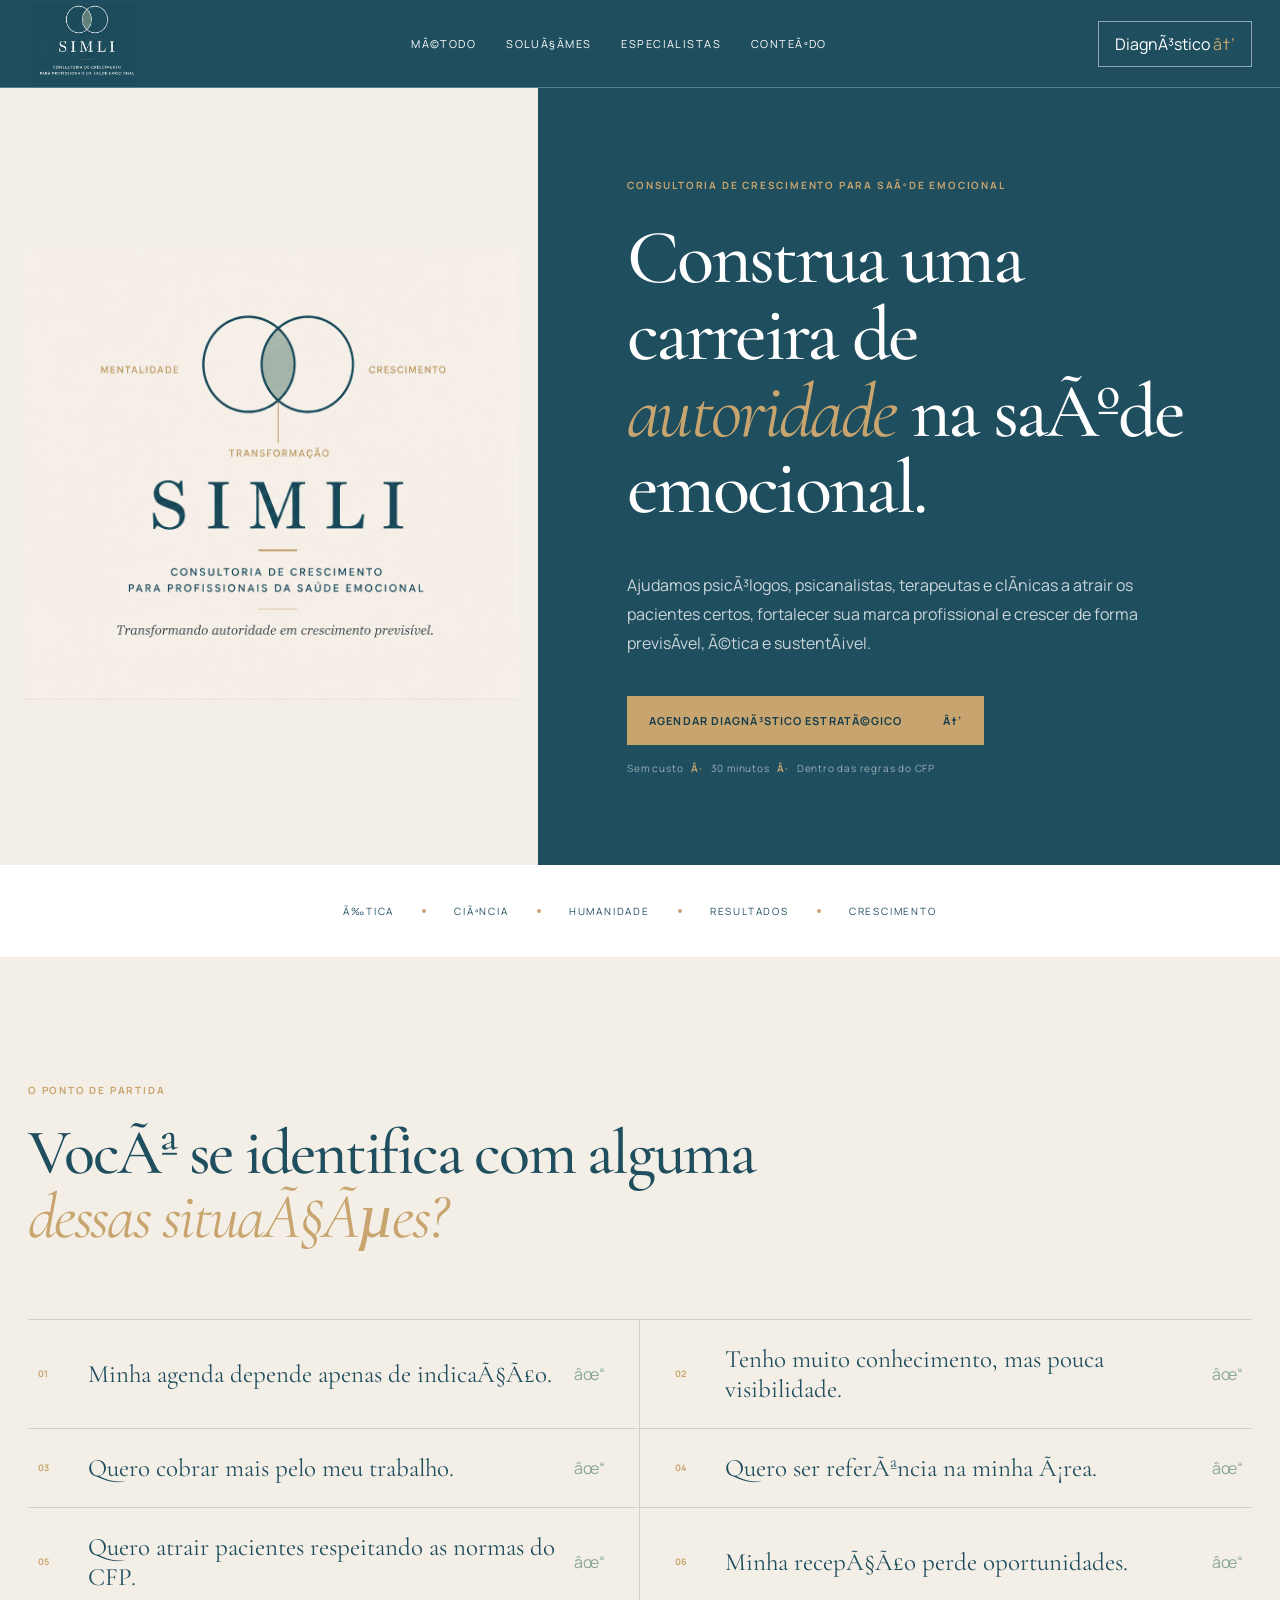
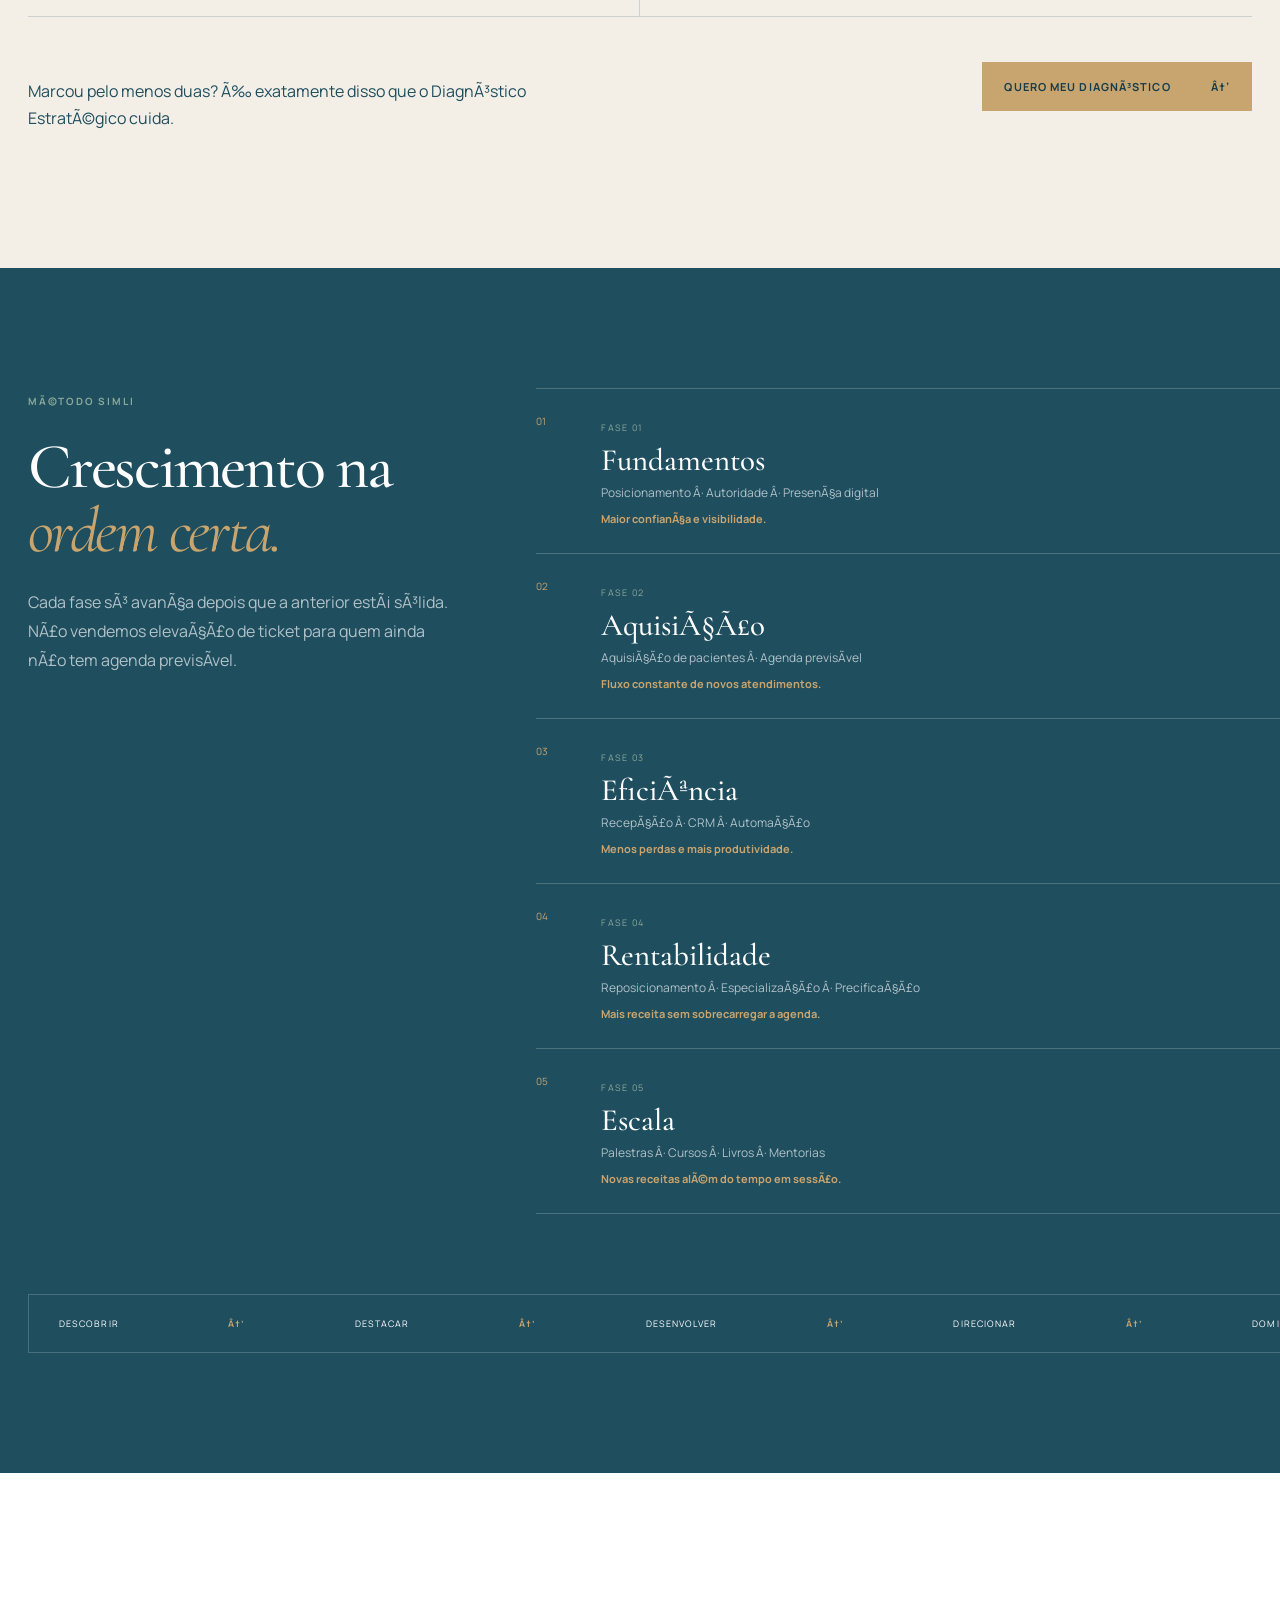
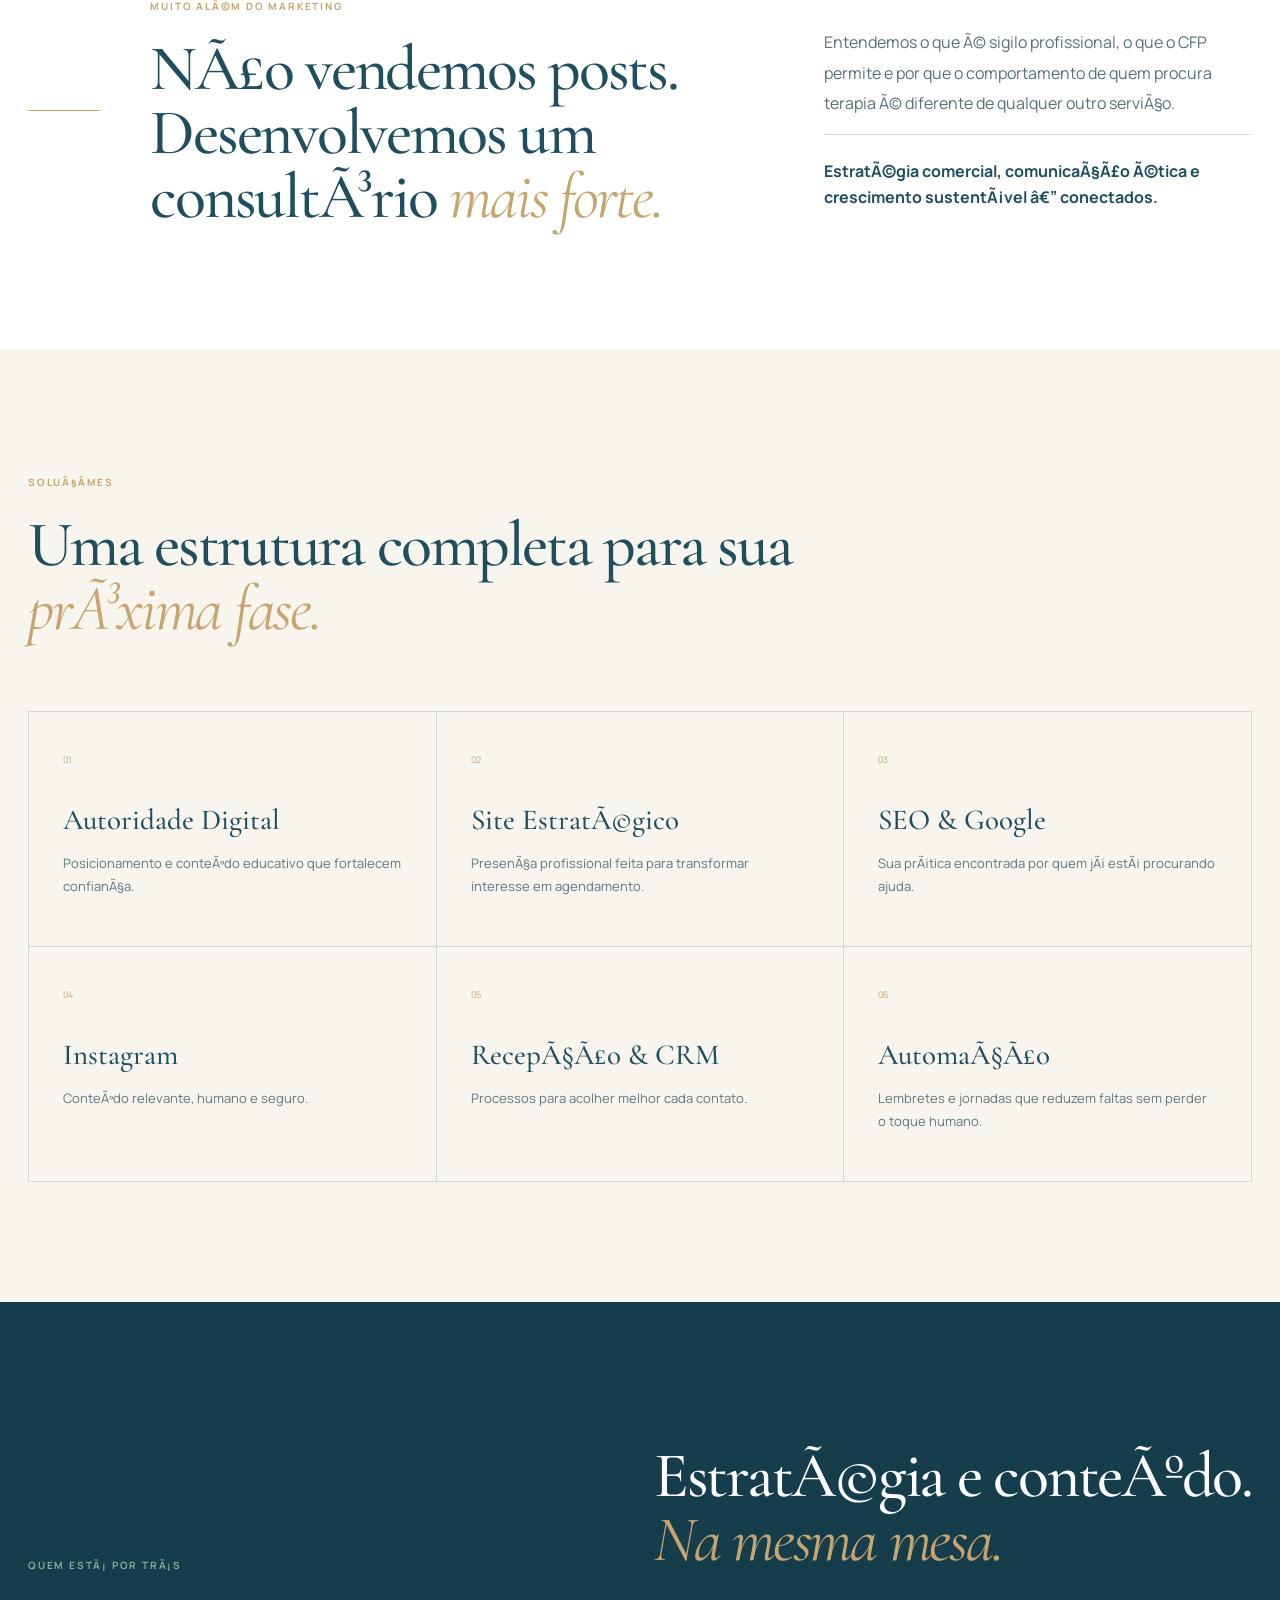
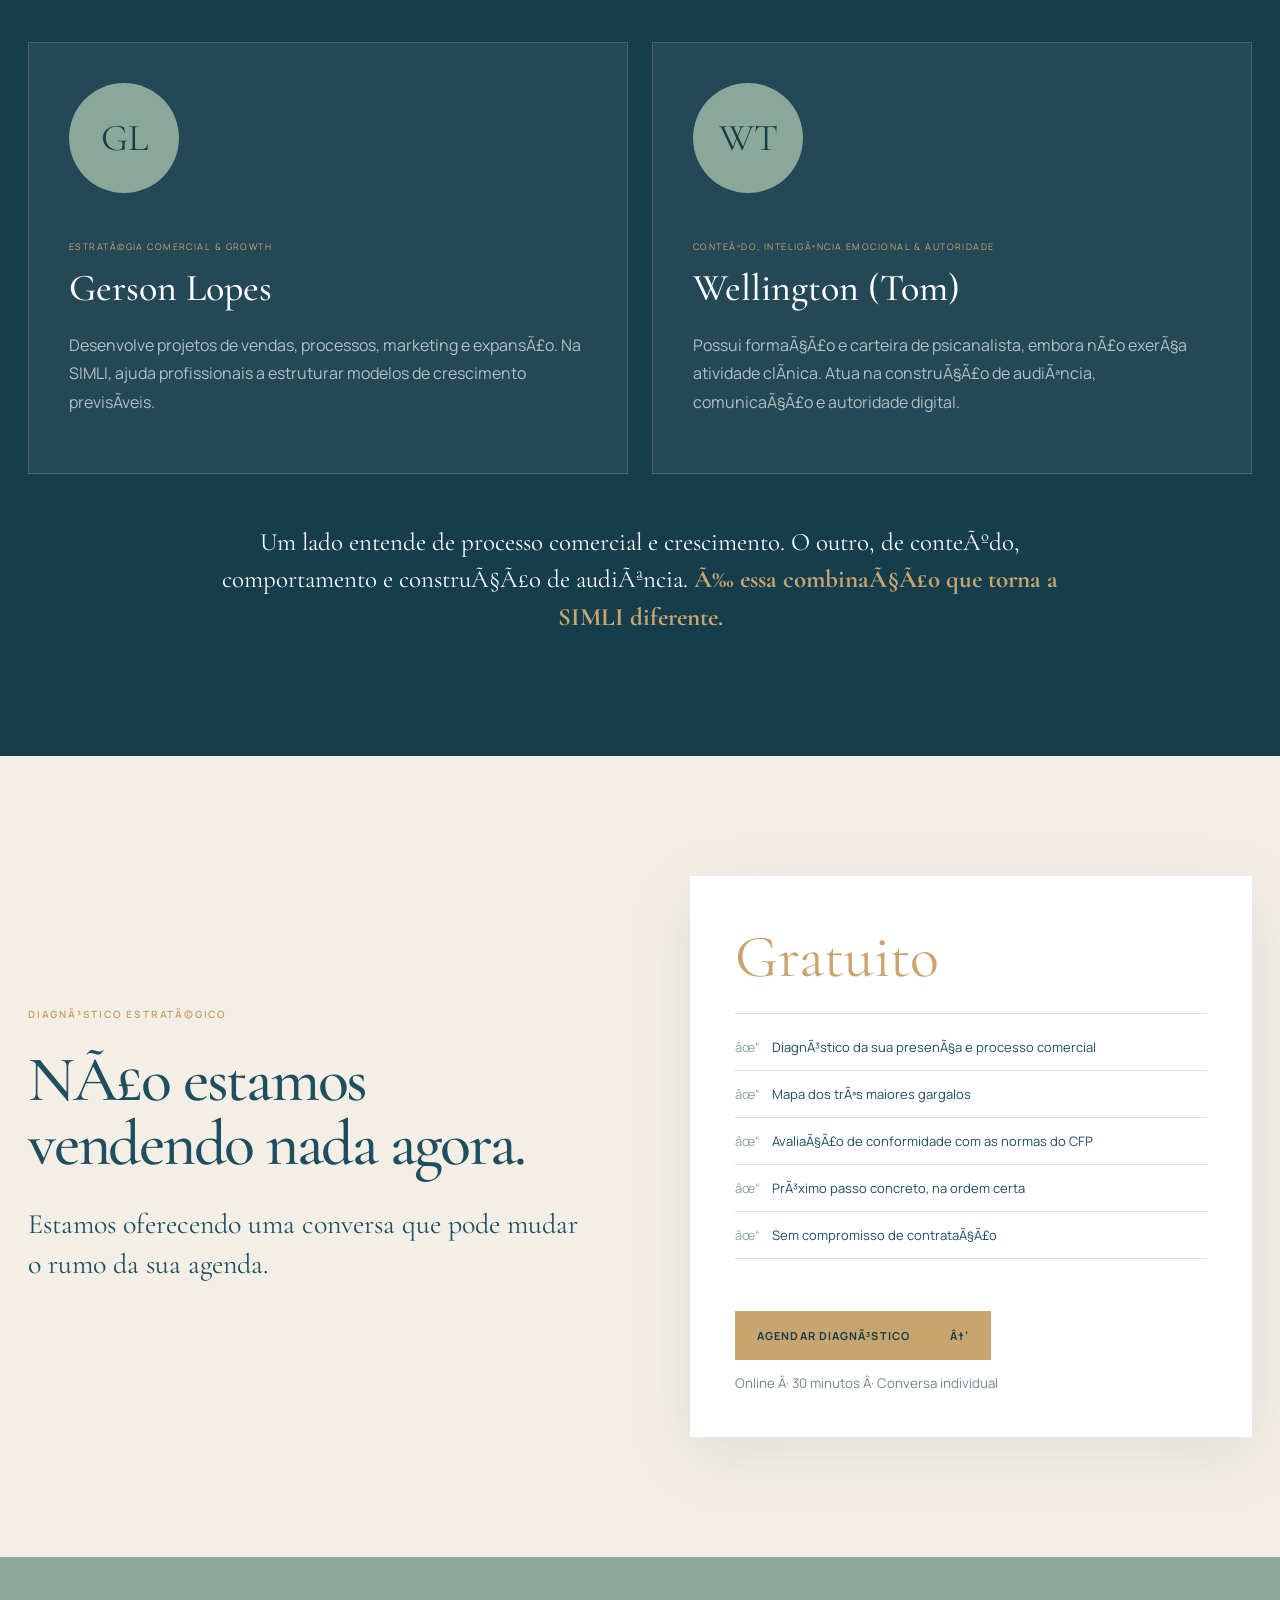
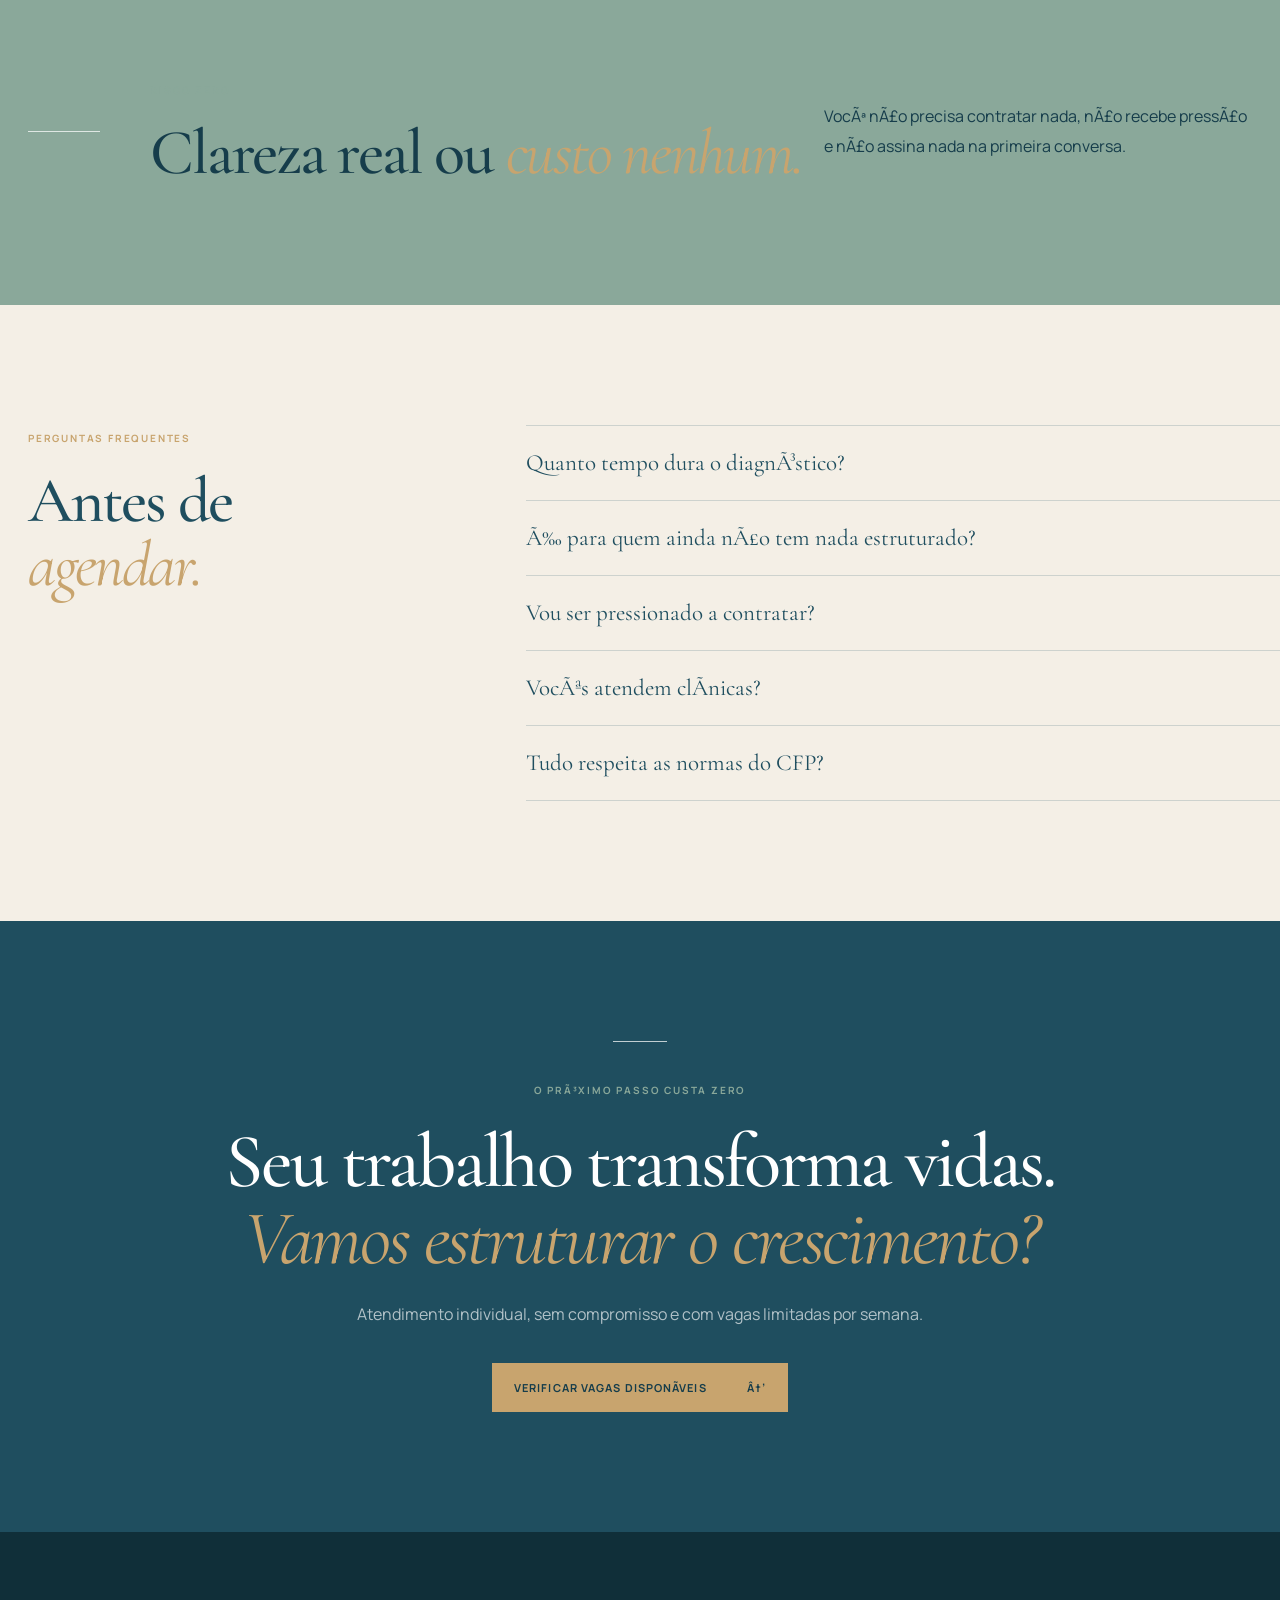
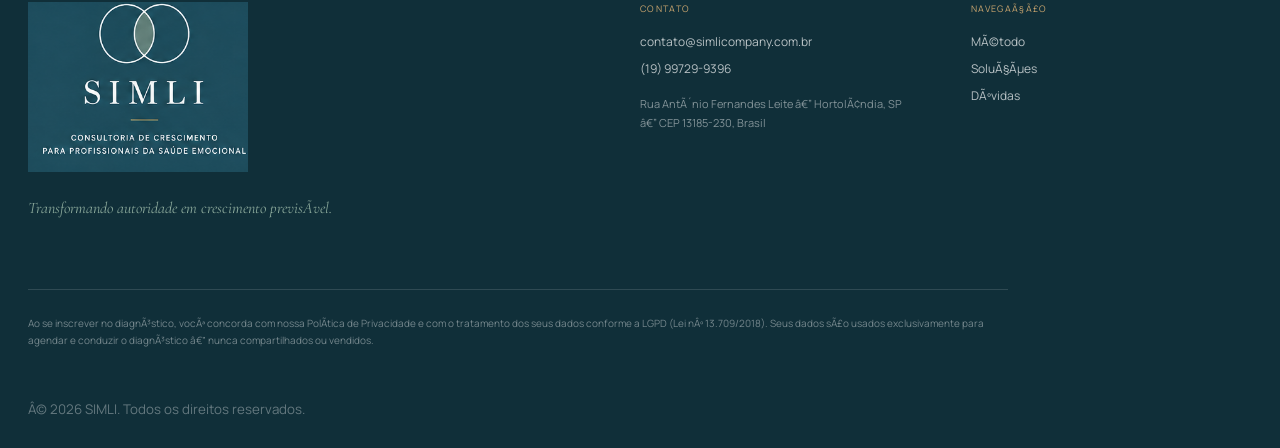
==== commit 37aeec21: "Update LP SIMLI (arquivo unico).html" ====
--- a/LP SIMLI (arquivo unico).html
+++ b/LP SIMLI (arquivo unico).html
@@ -1,179 +1,91 @@
 <!DOCTYPE html>
-<html>
+<html lang="pt-BR">
 <head>
   <meta charset="utf-8">
-  <title>SIMLI — A agência de marketing criada de dentro do mercado de cosméticos</title>
+  <meta name="viewport" content="width=device-width,initial-scale=1">
+  <title>SIMLI | Crescimento para profissionais da saÃºde emocional</title>
+  <meta name="description" content="Consultoria de crescimento para psicÃ³logos, psicanalistas, terapeutas e clÃ­nicas.">
+  <meta property="og:image" content="[data-uri]